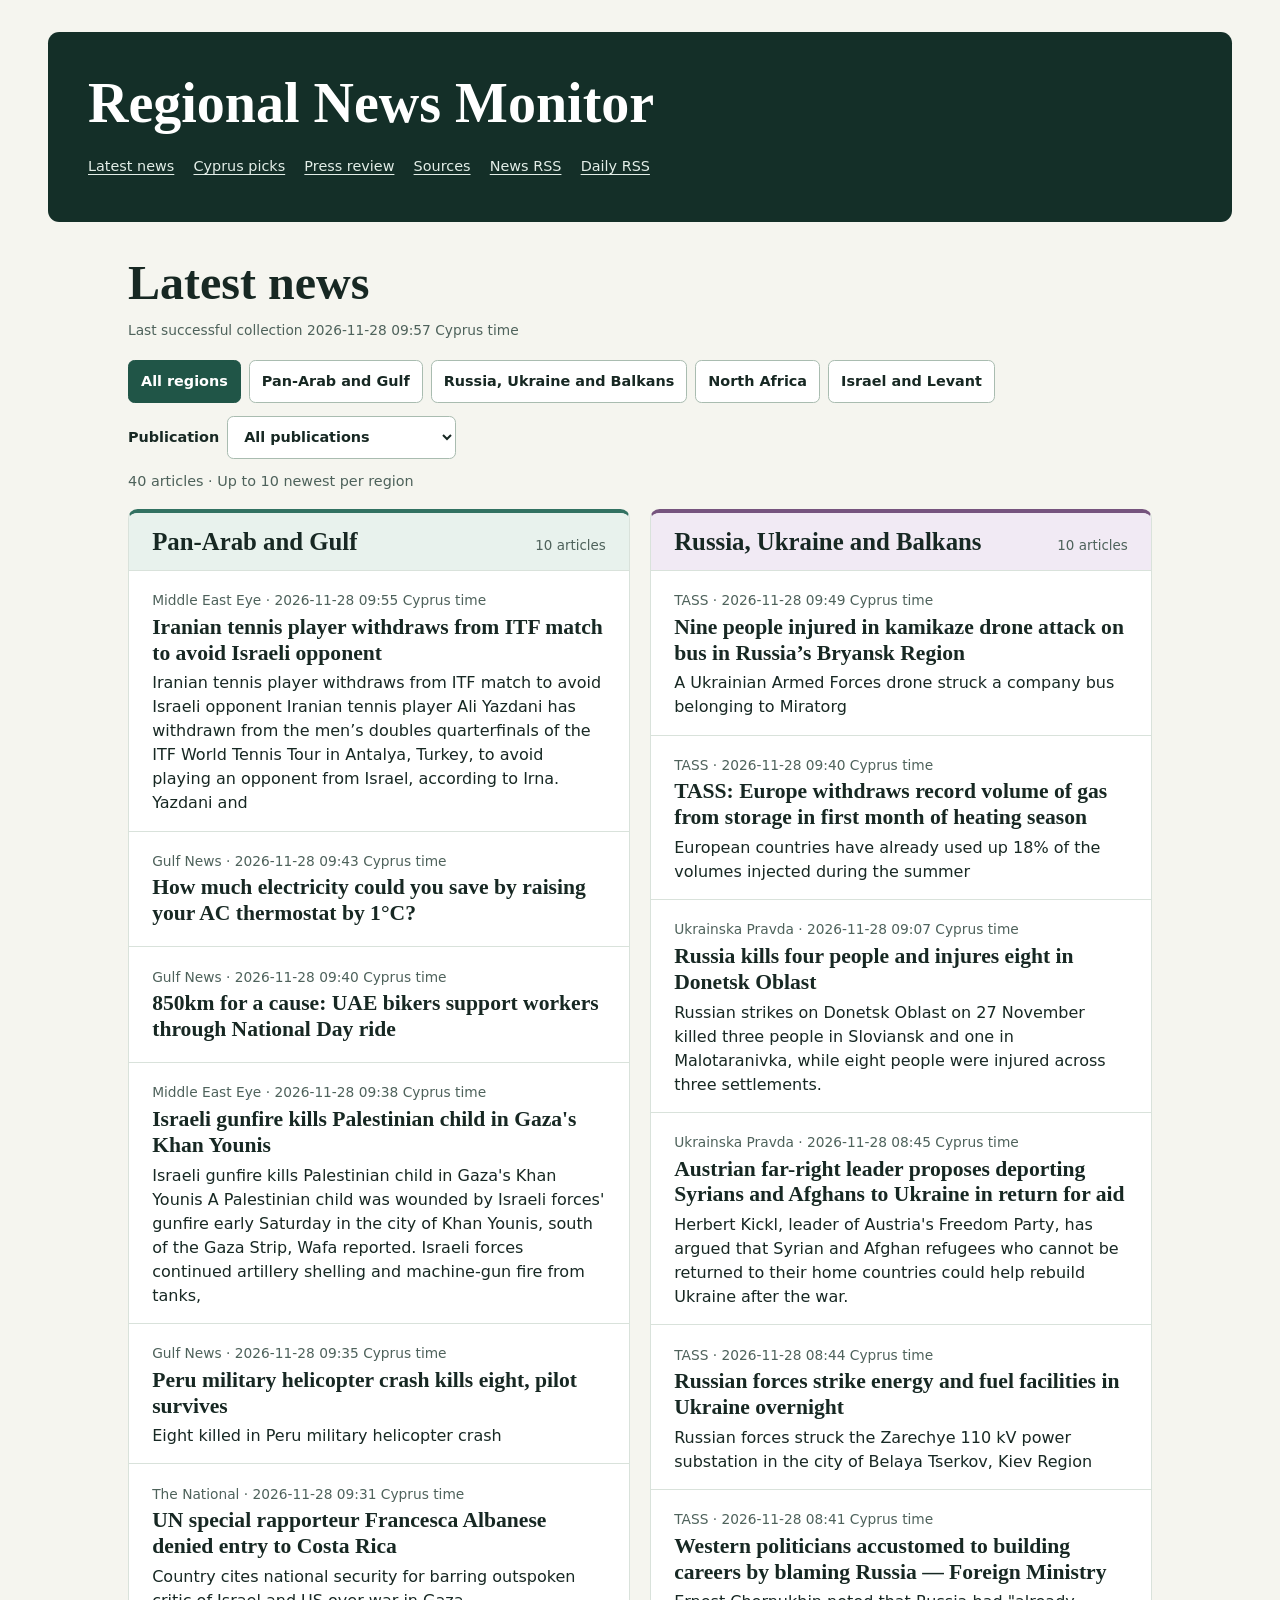
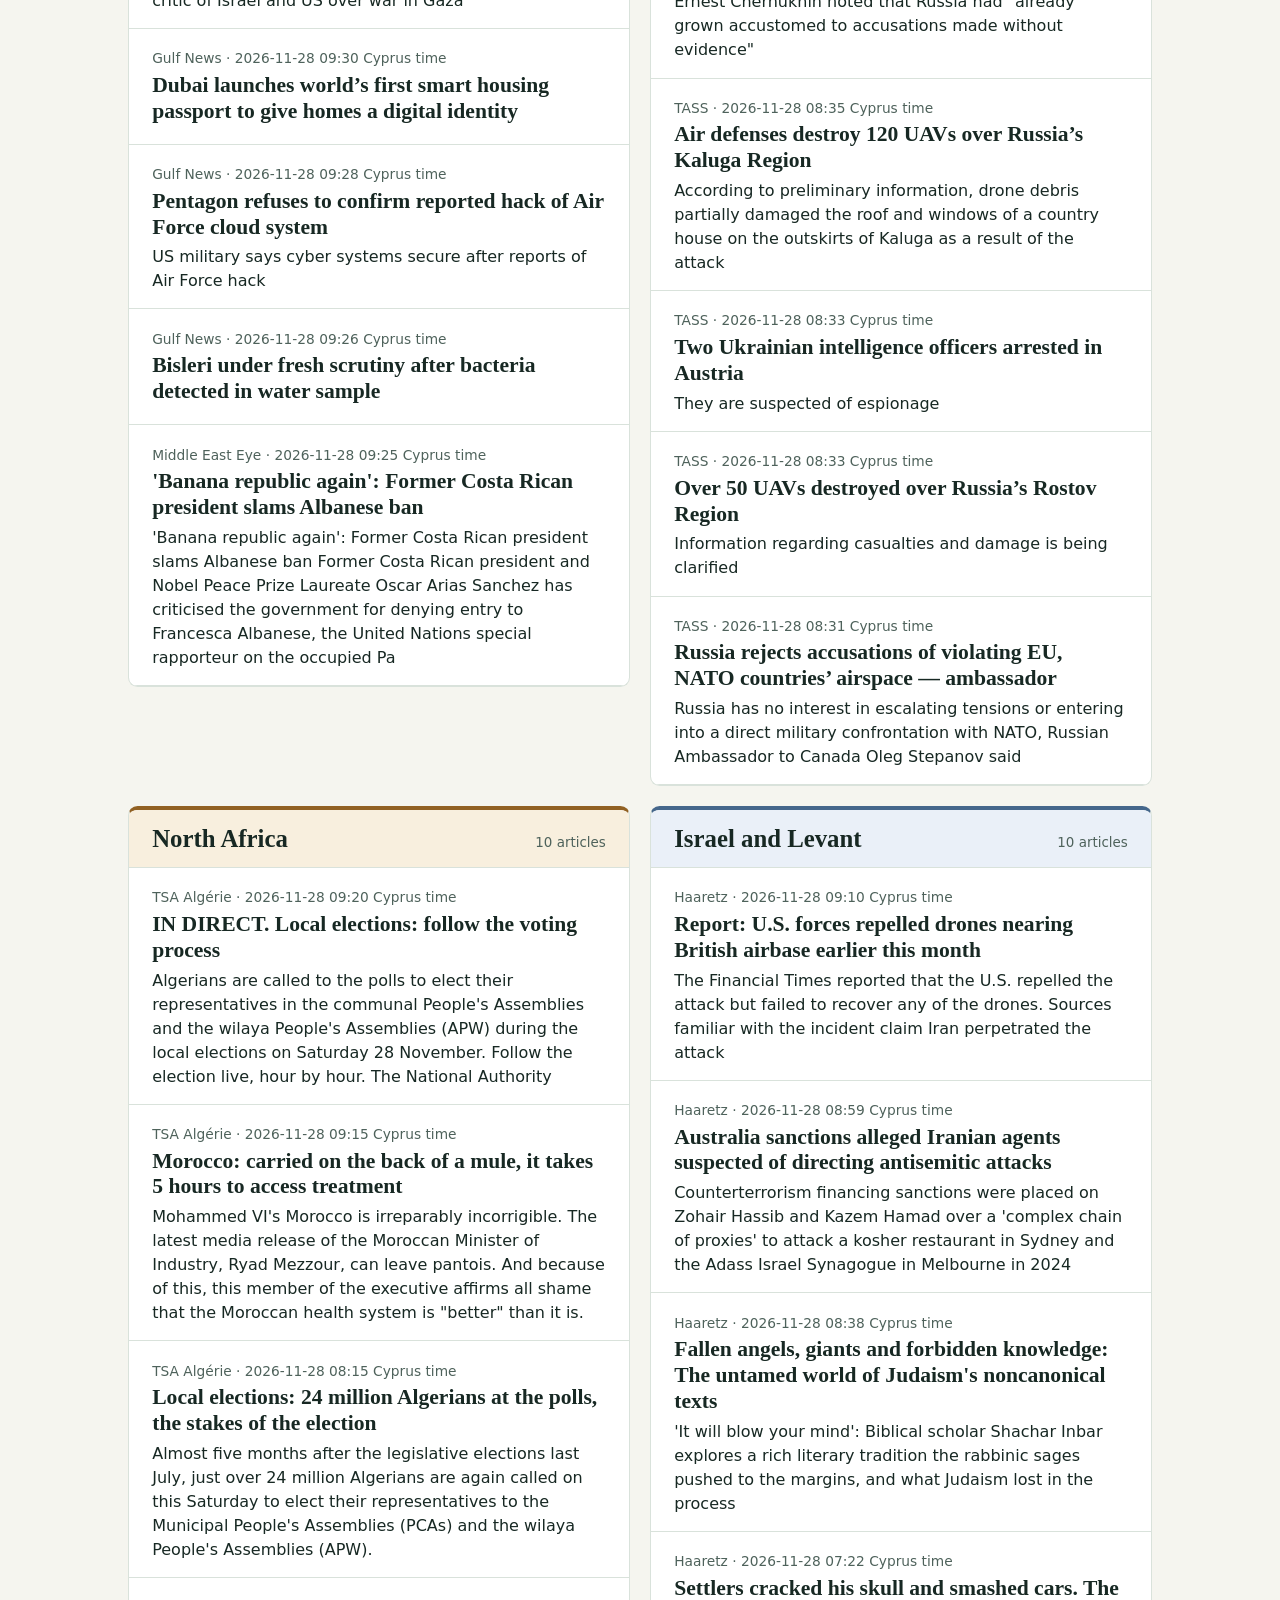
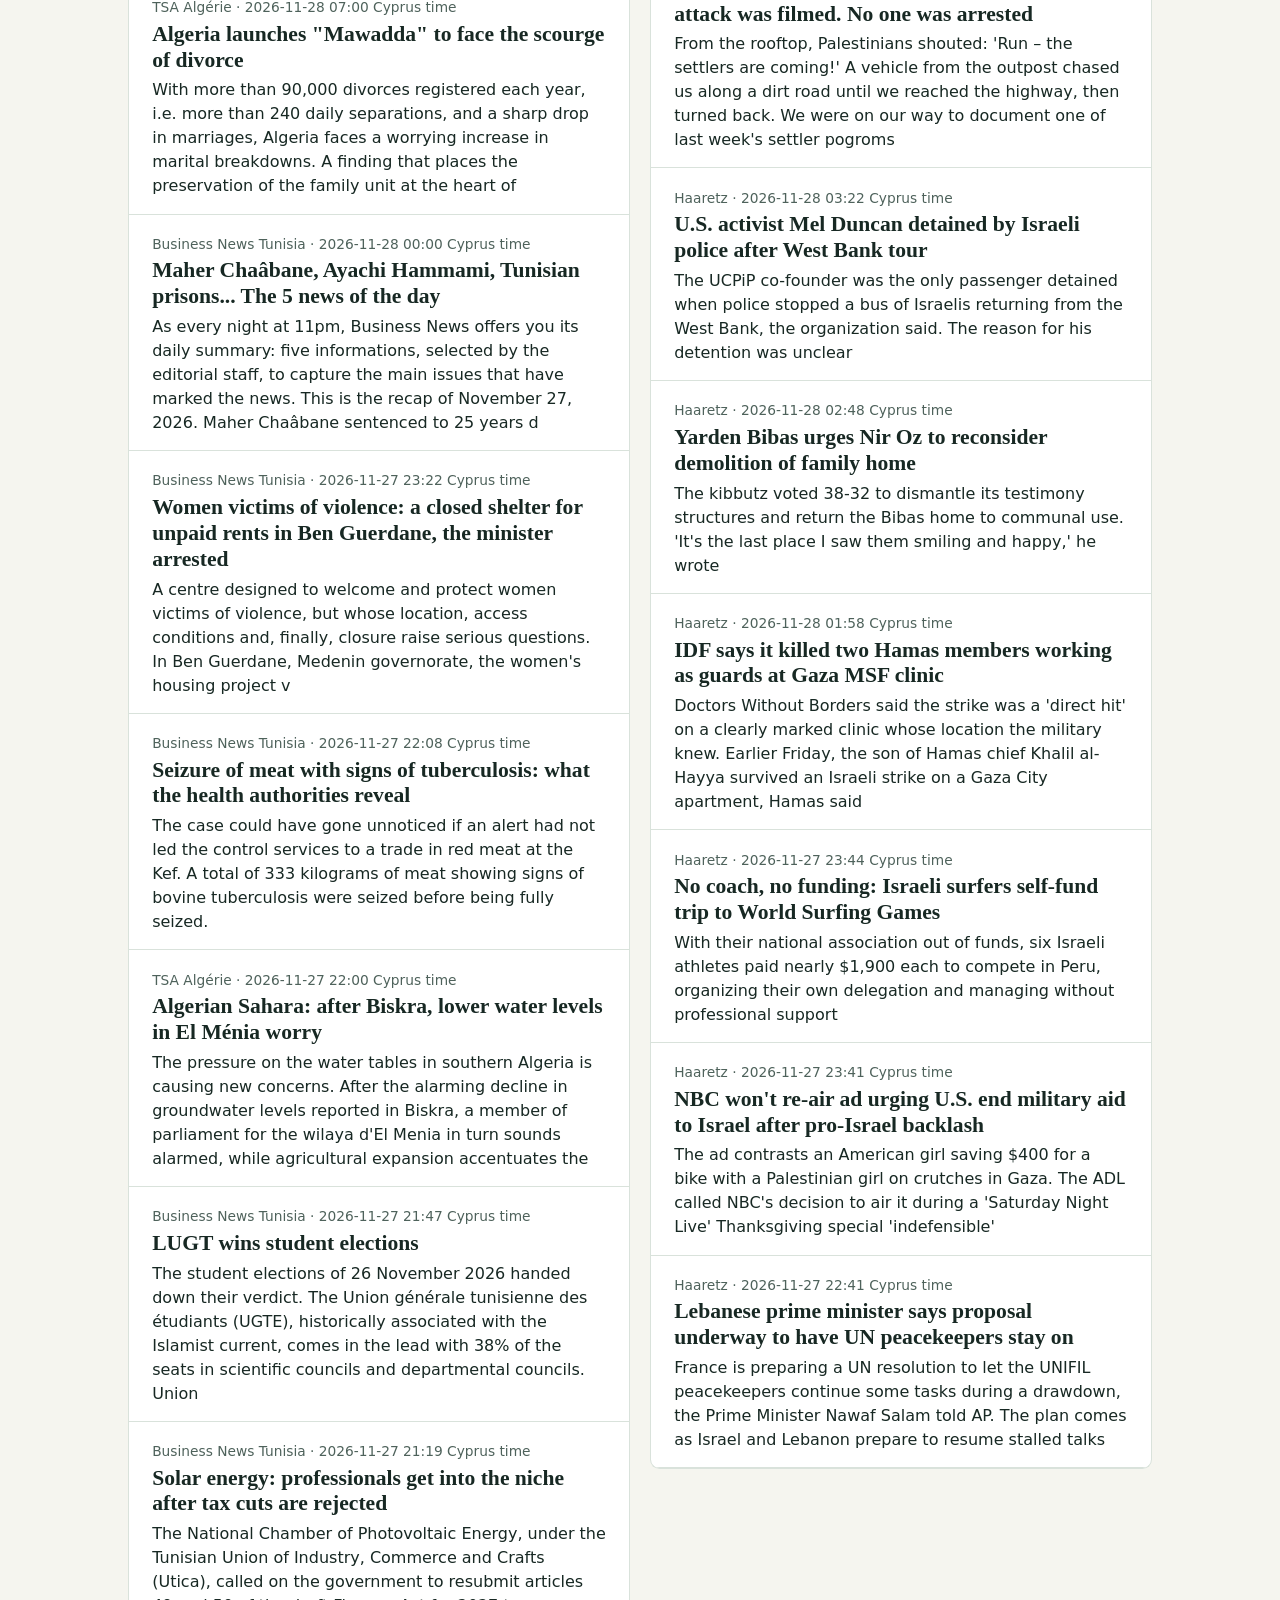
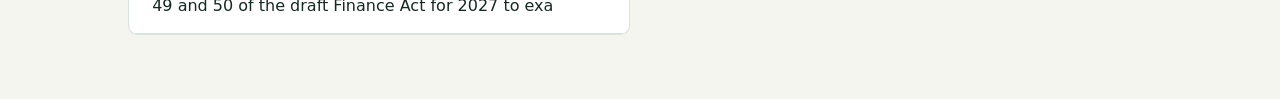
==== index.html @ d40391fb "Update newsroom feeds and archive" ====
<!doctype html><html lang="en"><meta charset="utf-8">
<meta name="viewport" content="width=device-width,initial-scale=1">
<title>Latest news | Regional News Monitor</title>
<link rel="alternate" type="application/rss+xml" title="Latest news" href="feed.xml">
<link rel="alternate" type="application/rss+xml" title="Daily review" href="daily.xml">
<link rel="stylesheet" href="style.css?v=cyprus-picks">
<header><a class="masthead" href="index.html">Regional News Monitor</a>
<nav aria-label="Main"><a href="index.html">Latest news</a>
<a href="cyprus/">Cyprus picks</a><a href="archive/">Press review</a><a href="sources/">Sources</a>
<a href="feed.xml">News RSS</a><a href="daily.xml">Daily RSS</a></nav></header>
<main><h1>Latest news</h1><p class="meta">Last successful collection <time>2026-11-28 09:57 Cyprus time</time></p>
<div class="filters"><label>Region <select id="region"><option value="">All regions</option><option>Israel and Levant</option><option>North Africa</option><option>Pan-Arab and Gulf</option><option>Russia, Ukraine and Balkans</option></select></label>
<label>Publication <select id="source"><option value="">All publications</option><option>Ahram Online</option><option>Arab News</option><option>Asharq Al-Awsat</option><option>Balkan Insight</option><option>Business News Tunisia</option><option>Enab Baladi</option><option>Gulf News</option><option>Haaretz</option><option>Libya Herald</option><option>L’Orient Today</option><option>Middle East Eye</option><option>TASS</option><option>TSA Algérie</option><option>The Jordan Times</option><option>The Moscow Times</option><option>The National</option><option>The Times of Israel</option><option>Ukrainska Pravda</option></select></label></div>
<p id="empty" hidden>No articles match these filters.</p><script defer src="filters.js?v=regional-grid"></script><article data-source="Middle East Eye" data-region="Pan-Arab and Gulf"><p class="meta">Middle East Eye · <time datetime="2026-11-28T07:55:46+00:00">2026-11-28 09:55 Cyprus time</time></p><h2><a href="https://www.middleeasteye.net/live-blog/live-blog-update/iranian-tennis-player-withdraws-itf-match-avoid-israeli-opponent">Iranian tennis player withdraws from ITF match to avoid Israeli opponent</a></h2><p>Iranian tennis player withdraws from ITF match to avoid Israeli opponent Iranian tennis player Ali Yazdani has withdrawn from the men’s doubles quarterfinals of the ITF World Tennis Tour in Antalya, Turkey, to avoid playing an opponent from Israel, according to Irna. Yazdani and </p></article><article data-source="TASS" data-region="Russia, Ukraine and Balkans"><p class="meta">TASS · <time datetime="2026-11-28T07:49:10+00:00">2026-11-28 09:49 Cyprus time</time></p><h2><a href="https://tass.com/emergencies/2226349">Nine people injured in kamikaze drone attack on bus in Russia’s Bryansk Region</a></h2><p>A Ukrainian Armed Forces drone struck a company bus belonging to Miratorg</p></article><article data-source="Gulf News" data-region="Pan-Arab and Gulf"><p class="meta">Gulf News · <time datetime="2026-11-28T07:43:59+00:00">2026-11-28 09:43 Cyprus time</time></p><h2><a href="https://gulfnews.com/uae/how-much-electricity-could-you-save-by-raising-your-ac-thermostat-by-1c-1.500763993">How much electricity could you save by raising your AC thermostat by 1°C?</a></h2><p></p></article><article data-source="TASS" data-region="Russia, Ukraine and Balkans"><p class="meta">TASS · <time datetime="2026-11-28T07:40:37+00:00">2026-11-28 09:40 Cyprus time</time></p><h2><a href="https://tass.com/economy/2226347">TASS: Europe withdraws record volume of gas from storage in first month of heating season</a></h2><p>European countries have already used up 18% of the volumes injected during the summer</p></article><article data-source="Gulf News" data-region="Pan-Arab and Gulf"><p class="meta">Gulf News · <time datetime="2026-11-28T07:40:29+00:00">2026-11-28 09:40 Cyprus time</time></p><h2><a href="https://gulfnews.com/uae/people/850km-for-a-cause-uae-bikers-support-workers-through-national-day-ride-1.500763966">850km for a cause: UAE bikers support workers through National Day ride</a></h2><p></p></article><article data-source="Middle East Eye" data-region="Pan-Arab and Gulf"><p class="meta">Middle East Eye · <time datetime="2026-11-28T07:38:28+00:00">2026-11-28 09:38 Cyprus time</time></p><h2><a href="https://www.middleeasteye.net/live-blog/live-blog-update/israeli-gunfire-kills-palestinian-child-gazas-khan-younis">Israeli gunfire kills Palestinian child in Gaza&#x27;s Khan Younis</a></h2><p>Israeli gunfire kills Palestinian child in Gaza&#x27;s Khan Younis A Palestinian child was wounded by Israeli forces&#x27; gunfire early Saturday in the city of Khan Younis, south of the Gaza Strip, Wafa reported. Israeli forces continued artillery shelling and machine-gun fire from tanks,</p></article><article data-source="Gulf News" data-region="Pan-Arab and Gulf"><p class="meta">Gulf News · <time datetime="2026-11-28T07:35:26+00:00">2026-11-28 09:35 Cyprus time</time></p><h2><a href="https://gulfnews.com/world/americas/peru-military-helicopter-crash-kills-eight-pilot-survives-1.500763788">Peru military helicopter crash kills eight, pilot survives</a></h2><p>Eight killed in Peru military helicopter crash</p></article><article data-source="The National" data-region="Pan-Arab and Gulf"><p class="meta">The National · <time datetime="2026-11-28T07:31:13+00:00">2026-11-28 09:31 Cyprus time</time></p><h2><a href="https://www.thenationalnews.com/news/mena/2026/11/28/un-special-rapporteur-francesca-albanese-denied-entry-to-costa-rica/">UN special rapporteur Francesca Albanese denied entry to Costa Rica</a></h2><p>Country cites national security for barring outspoken critic of Israel and US over war in Gaza</p></article><article data-source="Gulf News" data-region="Pan-Arab and Gulf"><p class="meta">Gulf News · <time datetime="2026-11-28T07:30:49+00:00">2026-11-28 09:30 Cyprus time</time></p><h2><a href="https://gulfnews.com/uae/dubai-launches-worlds-first-smart-housing-passport-to-give-homes-a-digital-identity-1.500763963">Dubai launches world’s first smart housing passport to give homes a digital identity</a></h2><p></p></article><article data-source="Gulf News" data-region="Pan-Arab and Gulf"><p class="meta">Gulf News · <time datetime="2026-11-28T07:28:40+00:00">2026-11-28 09:28 Cyprus time</time></p><h2><a href="https://gulfnews.com/world/americas/pentagon-refuses-to-confirm-reported-hack-of-air-force-cloud-system-1.500763835">Pentagon refuses to confirm reported hack of Air Force cloud system</a></h2><p>US military says cyber systems secure after reports of Air Force hack</p></article><article data-source="Gulf News" data-region="Pan-Arab and Gulf"><p class="meta">Gulf News · <time datetime="2026-11-28T07:26:12+00:00">2026-11-28 09:26 Cyprus time</time></p><h2><a href="https://gulfnews.com/world/asia/india/bisleri-under-fresh-scrutiny-after-bacteria-detected-in-water-sample-1.500763976">Bisleri under fresh scrutiny after bacteria detected in water sample</a></h2><p></p></article><article data-source="Middle East Eye" data-region="Pan-Arab and Gulf"><p class="meta">Middle East Eye · <time datetime="2026-11-28T07:25:34+00:00">2026-11-28 09:25 Cyprus time</time></p><h2><a href="https://www.middleeasteye.net/live-blog/live-blog-update/banana-republic-again-former-costa-rican-president-slams-albanese-ban">&#x27;Banana republic again&#x27;: Former Costa Rican president slams Albanese ban</a></h2><p>&#x27;Banana republic again&#x27;: Former Costa Rican president slams Albanese ban Former Costa Rican president and Nobel Peace Prize Laureate Oscar Arias Sanchez has criticised the government for denying entry to Francesca Albanese, the United Nations special rapporteur on the occupied Pa</p></article><article data-source="TSA Algérie" data-region="North Africa"><p class="meta">TSA Algérie · <time datetime="2026-11-28T07:20:19+00:00">2026-11-28 09:20 Cyprus time</time></p><h2><a href="https://www.tsa-algerie.com/en-direct-elections-locales-suivez-le-deroulement-du-scrutin/">IN DIRECT. Local elections: follow the voting process</a></h2><p>Algerians are called to the polls to elect their representatives in the communal People&#x27;s Assemblies and the wilaya People&#x27;s Assemblies (APW) during the local elections on Saturday 28 November. Follow the election live, hour by hour. The National Authority</p></article><article data-source="TSA Algérie" data-region="North Africa"><p class="meta">TSA Algérie · <time datetime="2026-11-28T07:15:39+00:00">2026-11-28 09:15 Cyprus time</time></p><h2><a href="https://www.tsa-algerie.com/maroc-transportee-a-dos-de-mulet-elle-met-5-heures-pour-acceder-aux-soins/">Morocco: carried on the back of a mule, it takes 5 hours to access treatment</a></h2><p>Mohammed VI&#x27;s Morocco is irreparably incorrigible. The latest media release of the Moroccan Minister of Industry, Ryad Mezzour, can leave pantois. And because of this, this member of the executive affirms all shame that the Moroccan health system is &quot;better&quot; than it is.</p></article><article data-source="Gulf News" data-region="Pan-Arab and Gulf"><p class="meta">Gulf News · <time datetime="2026-11-28T07:11:05+00:00">2026-11-28 09:11 Cyprus time</time></p><h2><a href="https://gulfnews.com/world/europe/croatia-rocked-by-fresh-abuse-claims-after-psychiatric-patients-death-1.500763935">Croatia rocked by fresh abuse claims after psychiatric patient’s death</a></h2><p>Croatia psychiatric patient death prompts new abuse allegations</p></article><article data-source="Gulf News" data-region="Pan-Arab and Gulf"><p class="meta">Gulf News · <time datetime="2026-11-28T07:10:56+00:00">2026-11-28 09:10 Cyprus time</time></p><h2><a href="https://gulfnews.com/uae/uae-residents-update-regional-tensions-mecca-pact-and-hormuz-standoff-1.500763959">UAE residents&#x27; update: Regional tensions, Mecca pact and Hormuz standoff</a></h2><p></p></article><article data-source="Haaretz" data-region="Israel and Levant"><p class="meta">Haaretz · <time datetime="2026-11-28T07:10:43+00:00">2026-11-28 09:10 Cyprus time</time></p><h2><a href="https://www.haaretz.com/world-news/europe/2026-11-28/ty-article/.premium/report-about-half-a-dozen-drones-repelled-near-u-k-base-earlier-this-month/000001a2-20d3-d62f-a5ff-efdb169f0000">Report: U.S. forces repelled drones nearing British airbase earlier this month</a></h2><p>The Financial Times reported that the U.S. repelled the attack but failed to recover any of the drones. Sources familiar with the incident claim Iran perpetrated the attack</p></article><article data-source="Ukrainska Pravda" data-region="Russia, Ukraine and Balkans"><p class="meta">Ukrainska Pravda · <time datetime="2026-11-28T07:07:00+00:00">2026-11-28 09:07 Cyprus time</time></p><h2><a href="https://www.pravda.com.ua/eng/news/2026/11/28/8065080/">Russia kills four people and injures eight in Donetsk Oblast</a></h2><p>Russian strikes on Donetsk Oblast on 27 November killed three people in Sloviansk and one in Malotaranivka, while eight people were injured across three settlements.</p></article><article data-source="Haaretz" data-region="Israel and Levant"><p class="meta">Haaretz · <time datetime="2026-11-28T06:59:00+00:00">2026-11-28 08:59 Cyprus time</time></p><h2><a href="https://www.haaretz.com/world-news/asia-and-australia/2026-11-28/ty-article/australia-sanctions-iranian-agents-suspected-of-directing-antisemitic-attacks/000001a2-1e30-ded0-a5b6-de30a7550000">Australia sanctions alleged Iranian agents suspected of directing antisemitic attacks</a></h2><p>Counterterrorism financing sanctions were placed on Zohair Hassib and ‌Kazem Hamad over a &#x27;complex chain of proxies&#x27; to attack a kosher restaurant in Sydney and the Adass Israel Synagogue in Melbourne in 2024</p></article><article data-source="Middle East Eye" data-region="Pan-Arab and Gulf"><p class="meta">Middle East Eye · <time datetime="2026-11-28T06:52:40+00:00">2026-11-28 08:52 Cyprus time</time></p><h2><a href="https://www.middleeasteye.net/live-blog/live-blog-update/israeli-jets-carry-out-air-raid-lebanese-town-nabatieh-nna-reports">Israeli jets carry out air raid on Lebanese town in Nabatieh, NNA reports</a></h2><p>Israeli jets carry out air raid on Lebanese town in Nabatieh, NNA reports Israeli jets have carried out a two-wave air raid on the town of Kfar Tibnit in southern Lebanon’s Nabatieh district, according to the country’s National News Agency. On Friday evening, Israeli forces carri</p></article><article data-source="Gulf News" data-region="Pan-Arab and Gulf"><p class="meta">Gulf News · <time datetime="2026-11-28T06:47:09+00:00">2026-11-28 08:47 Cyprus time</time></p><h2><a href="https://gulfnews.com/uae/abu-dhabi/uae-weekend-guide-where-to-watch-fireworks-drone-shows-and-air-displays-1.500763938">UAE weekend guide: Where to watch fireworks, drone shows and air displays</a></h2><p></p></article><article data-source="Ukrainska Pravda" data-region="Russia, Ukraine and Balkans"><p class="meta">Ukrainska Pravda · <time datetime="2026-11-28T06:45:00+00:00">2026-11-28 08:45 Cyprus time</time></p><h2><a href="https://www.pravda.com.ua/eng/news/2026/11/28/8065079/">Austrian far-right leader proposes deporting Syrians and Afghans to Ukraine in return for aid</a></h2><p>Herbert Kickl, leader of Austria&#x27;s Freedom Party, has argued that Syrian and Afghan refugees who cannot be returned to their home countries could help rebuild Ukraine after the war.</p></article><article data-source="TASS" data-region="Russia, Ukraine and Balkans"><p class="meta">TASS · <time datetime="2026-11-28T06:44:02+00:00">2026-11-28 08:44 Cyprus time</time></p><h2><a href="https://tass.com/defense/2226341">Russian forces strike energy and fuel facilities in Ukraine overnight</a></h2><p>Russian forces struck the Zarechye 110 kV power substation in the city of Belaya Tserkov, Kiev Region</p></article><article data-source="TASS" data-region="Russia, Ukraine and Balkans"><p class="meta">TASS · <time datetime="2026-11-28T06:41:27+00:00">2026-11-28 08:41 Cyprus time</time></p><h2><a href="https://tass.com/politics/2226343">Western politicians accustomed to building careers by blaming Russia — Foreign Ministry</a></h2><p>Ernest Chernukhin noted that Russia had &quot;already grown accustomed to accusations made without evidence&quot;</p></article><article data-source="Asharq Al-Awsat" data-region="Pan-Arab and Gulf"><p class="meta">Asharq Al-Awsat · <time datetime="2026-11-28T06:41:11+00:00">2026-11-28 08:41 Cyprus time</time></p><h2><a href="https://english.aawsat.com/node/5346519">Seoul Monitoring Signs of Possible Kim Jong Un Visit to China</a></h2><p></p></article><article data-source="Haaretz" data-region="Israel and Levant"><p class="meta">Haaretz · <time datetime="2026-11-28T06:38:27+00:00">2026-11-28 08:38 Cyprus time</time></p><h2><a href="https://www.haaretz.com/jewish/2026-11-28/ty-article-magazine/.highlight/fallen-angels-forbidden-secrets-the-untamed-world-of-jewish-noncanonical-texts/000001a2-0325-d9ff-a7b6-93af4e530000">Fallen angels, giants and forbidden knowledge: The untamed world of Judaism&#x27;s noncanonical texts</a></h2><p>&#x27;It will blow your mind&#x27;: Biblical scholar Shachar Inbar explores a rich literary tradition the rabbinic sages pushed to the margins, and what Judaism lost in the process</p></article><article data-source="TASS" data-region="Russia, Ukraine and Balkans"><p class="meta">TASS · <time datetime="2026-11-28T06:35:16+00:00">2026-11-28 08:35 Cyprus time</time></p><h2><a href="https://tass.com/defense/2226313">Air defenses destroy 120 UAVs over Russia’s Kaluga Region</a></h2><p>According to preliminary information, drone debris partially damaged the roof and windows of a country house on the outskirts of Kaluga as a result of the attack</p></article><article data-source="Asharq Al-Awsat" data-region="Pan-Arab and Gulf"><p class="meta">Asharq Al-Awsat · <time datetime="2026-11-28T06:34:33+00:00">2026-11-28 08:34 Cyprus time</time></p><h2><a href="https://english.aawsat.com/node/5346517">North Korea and Russia Discuss Promoting Trade and Cooperation in Science and Technology</a></h2><p></p></article><article data-source="Middle East Eye" data-region="Pan-Arab and Gulf"><p class="meta">Middle East Eye · <time datetime="2026-11-28T06:34:33+00:00">2026-11-28 08:34 Cyprus time</time></p><h2><a href="https://www.middleeasteye.net/live-blog/live-blog-update/ukmto-says-five-percent-ships-attacked-17-aug-sunk-or-lost">UKMTO says five percent of ships attacked since 17 Aug sunk or lost</a></h2><p>UKMTO says five percent of ships attacked since 17 Aug sunk or lost About 5 percent of vessels reported attacked in and around the Strait of Hormuz have been confirmed lost or sunk since the Iran-US Memorandum of Understanding expired on 17 August, according to the UK Maritime Tr</p></article><article data-source="Asharq Al-Awsat" data-region="Pan-Arab and Gulf"><p class="meta">Asharq Al-Awsat · <time datetime="2026-11-28T06:34:22+00:00">2026-11-28 08:34 Cyprus time</time></p><h2><a href="https://english.aawsat.com/node/5346516">Russia Downs Hundreds of Drones Headed for Moscow</a></h2><p></p></article><article data-source="TASS" data-region="Russia, Ukraine and Balkans"><p class="meta">TASS · <time datetime="2026-11-28T06:33:55+00:00">2026-11-28 08:33 Cyprus time</time></p><h2><a href="https://tass.com/world/2226315">Two Ukrainian intelligence officers arrested in Austria</a></h2><p>They are suspected of espionage</p></article><article data-source="TASS" data-region="Russia, Ukraine and Balkans"><p class="meta">TASS · <time datetime="2026-11-28T06:33:28+00:00">2026-11-28 08:33 Cyprus time</time></p><h2><a href="https://tass.com/defense/2226309">Over 50 UAVs destroyed over Russia’s Rostov Region</a></h2><p>Information regarding casualties and damage is being clarified</p></article><article data-source="TASS" data-region="Russia, Ukraine and Balkans"><p class="meta">TASS · <time datetime="2026-11-28T06:31:04+00:00">2026-11-28 08:31 Cyprus time</time></p><h2><a href="https://tass.com/politics/2226311">Russia rejects accusations of violating EU, NATO countries’ airspace — ambassador</a></h2><p>Russia has no interest in escalating tensions or entering into a direct military confrontation with NATO, Russian Ambassador to Canada Oleg Stepanov said</p></article><article data-source="TASS" data-region="Russia, Ukraine and Balkans"><p class="meta">TASS · <time datetime="2026-11-28T06:29:45+00:00">2026-11-28 08:29 Cyprus time</time></p><h2><a href="https://tass.com/defense/2226307">Air defenses destroy 123 drones approaching Moscow overnight</a></h2><p>A total of 462 UAVs were heading toward the Moscow region</p></article><article data-source="Ukrainska Pravda" data-region="Russia, Ukraine and Balkans"><p class="meta">Ukrainska Pravda · <time datetime="2026-11-28T06:29:00+00:00">2026-11-28 08:29 Cyprus time</time></p><h2><a href="https://www.pravda.com.ua/eng/news/2026/11/28/8065077/">Russia attacks Ukraine with 162 drones, hits recorded at 13 locations</a></h2><p>Russia launched 74 jet-powered drones as part of its overnight attack on Ukraine. Ukrainian air defences destroyed 54 of them, while drone strikes and falling debris were recorded at 20 locations in total.</p></article><article data-source="Asharq Al-Awsat" data-region="Pan-Arab and Gulf"><p class="meta">Asharq Al-Awsat · <time datetime="2026-11-28T06:26:39+00:00">2026-11-28 08:26 Cyprus time</time></p><h2><a href="https://english.aawsat.com/node/5346514">El Nino-linked Deluges Flood Cities in Peru, Ecuador</a></h2><p></p></article><article data-source="Asharq Al-Awsat" data-region="Pan-Arab and Gulf"><p class="meta">Asharq Al-Awsat · <time datetime="2026-11-28T06:20:57+00:00">2026-11-28 08:20 Cyprus time</time></p><h2><a href="https://english.aawsat.com/node/5346513">US Military Says Cyber Systems Secure after Reports of Air Force Hack</a></h2><p></p></article><article data-source="TSA Algérie" data-region="North Africa"><p class="meta">TSA Algérie · <time datetime="2026-11-28T06:15:11+00:00">2026-11-28 08:15 Cyprus time</time></p><h2><a href="https://www.tsa-algerie.com/elections-locales-24-millions-dalgeriens-aux-urnes-les-enjeux-du-scrutin/">Local elections: 24 million Algerians at the polls, the stakes of the election</a></h2><p>Almost five months after the legislative elections last July, just over 24 million Algerians are again called on this Saturday to elect their representatives to the Municipal People&#x27;s Assemblies (PCAs) and the wilaya People&#x27;s Assemblies (APW).</p></article><article data-source="Middle East Eye" data-region="Pan-Arab and Gulf"><p class="meta">Middle East Eye · <time datetime="2026-11-28T06:08:55+00:00">2026-11-28 08:08 Cyprus time</time></p><h2><a href="https://www.middleeasteye.net/live-blog/live-blog-update/irans-navy-commander-says-countrys-maritime-ports-fully-operational">Iran&#x27;s navy commander says country&#x27;s maritime ports &#x27;fully operational&#x27;</a></h2><p>Iran&#x27;s navy commander says country&#x27;s maritime ports &#x27;fully operational&#x27; Iran’s Navy commander, Rear Admiral Shahram Irani, has said the country&#x27;s maritime ports were fully operational despite the &quot;enemy&#x27;s attempts to disrupt the economy&quot;, Mehr news agency reported, citing the sta</p></article><article data-source="Asharq Al-Awsat" data-region="Pan-Arab and Gulf"><p class="meta">Asharq Al-Awsat · <time datetime="2026-11-28T06:05:25+00:00">2026-11-28 08:05 Cyprus time</time></p><h2><a href="https://english.aawsat.com/node/5346511">Eisenkot Accuses Netanyahu&#x27;s Party of Stalling Israeli Coalition Talks</a></h2><p></p></article><article data-source="Asharq Al-Awsat" data-region="Pan-Arab and Gulf"><p class="meta">Asharq Al-Awsat · <time datetime="2026-11-28T05:57:14+00:00">2026-11-28 07:57 Cyprus time</time></p><h2><a href="https://english.aawsat.com/node/5346509">Sanchez Makes Last Bid to Beat the Right ahead of Spanish Vote</a></h2><p></p></article><article data-source="Ukrainska Pravda" data-region="Russia, Ukraine and Balkans"><p class="meta">Ukrainska Pravda · <time datetime="2026-11-28T05:50:00+00:00">2026-11-28 07:50 Cyprus time</time></p><h2><a href="https://www.pravda.com.ua/eng/news/2026/11/28/8065075/">Number of people injured in Dnipropetrovsk Oblast rises, child among them</a></h2><p>Russian attacks on Dnipropetrovsk Oblast have left five people injured, including a 15-year-old boy. A 26-year-old woman has been taken to hospital in a serious condition.</p></article><article data-source="Asharq Al-Awsat" data-region="Pan-Arab and Gulf"><p class="meta">Asharq Al-Awsat · <time datetime="2026-11-28T05:44:38+00:00">2026-11-28 07:44 Cyprus time</time></p><h2><a href="https://english.aawsat.com/node/5346508">Israeli Strike Kills Two Doctors Without Borders Staff in Gaza</a></h2><p></p></article><article data-source="Asharq Al-Awsat" data-region="Pan-Arab and Gulf"><p class="meta">Asharq Al-Awsat · <time datetime="2026-11-28T05:44:27+00:00">2026-11-28 07:44 Cyprus time</time></p><h2><a href="https://english.aawsat.com/node/5346507">Khalid bin Salman: Makkah Alliance Boosts Political, Defense Cooperation</a></h2><p></p></article><article data-source="Asharq Al-Awsat" data-region="Pan-Arab and Gulf"><p class="meta">Asharq Al-Awsat · <time datetime="2026-11-28T05:36:29+00:00">2026-11-28 07:36 Cyprus time</time></p><h2><a href="https://english.aawsat.com/node/5346505">Israeli Veteran Soldiers Protect Palestinians from Settler Attacks</a></h2><p></p></article><article data-source="Middle East Eye" data-region="Pan-Arab and Gulf"><p class="meta">Middle East Eye · <time datetime="2026-11-28T05:35:41+00:00">2026-11-28 07:35 Cyprus time</time></p><h2><a href="https://www.middleeasteye.net/live-blog/live-blog-update/us-activist-returning-west-bank-tour-detained-israeli-police-ucpip-says">US activist returning from West Bank tour detained by Israeli police, UCPiP says</a></h2><p>US activist returning from West Bank tour detained by Israeli police, UCPiP says Israeli police have detained Mel Duncan, co-founder of Unarmed Civilian Protection in Palestine (UCPiP), as he was returning to Tel Aviv after a tour of the occupied West Bank, the organisation said </p></article><article data-source="Asharq Al-Awsat" data-region="Pan-Arab and Gulf"><p class="meta">Asharq Al-Awsat · <time datetime="2026-11-28T05:26:57+00:00">2026-11-28 07:26 Cyprus time</time></p><h2><a href="https://english.aawsat.com/node/5346502">Coalition Destroys Cruise Missile Fired at Riyadh</a></h2><p></p></article><article data-source="Ukrainska Pravda" data-region="Russia, Ukraine and Balkans"><p class="meta">Ukrainska Pravda · <time datetime="2026-11-28T05:24:00+00:00">2026-11-28 07:24 Cyprus time</time></p><h2><a href="https://www.pravda.com.ua/eng/news/2026/11/28/8065074/">One person killed and five injured in Russian attacks on Zaporizhzhia Oblast</a></h2><p>Russian attacks targeted 49 settlements across Zaporizhzhia Oblast over the course of a day, with casualties recorded in the city of Zaporizhzhia and the Zaporizhzhia district.</p></article><article data-source="Haaretz" data-region="Israel and Levant"><p class="meta">Haaretz · <time datetime="2026-11-28T05:22:56+00:00">2026-11-28 07:22 Cyprus time</time></p><h2><a href="https://www.haaretz.com/israel-news/twilight-zone/2026-11-28/ty-article-magazine/.highlight/settlers-cracked-his-skull-the-attack-was-filmed-no-one-was-arrested/000001a2-207c-d62f-a5ff-ef7df42d0000">Settlers cracked his skull and smashed cars. The attack was filmed. No one was arrested</a></h2><p>From the rooftop, Palestinians shouted: &#x27;Run – the settlers are coming!&#x27; A vehicle from the outpost chased us along a dirt road until we reached the highway, then turned back. We were on our way to document one of last week&#x27;s settler pogroms</p></article><article data-source="Middle East Eye" data-region="Pan-Arab and Gulf"><p class="meta">Middle East Eye · <time datetime="2026-11-28T05:12:25+00:00">2026-11-28 07:12 Cyprus time</time></p><h2><a href="https://www.middleeasteye.net/live-blog/live-blog-update/centcom-rejects-irans-claims-warship-attack-hormuz-shipping-charges">Centcom rejects Iran&#x27;s claims on warship attack, Hormuz shipping charges</a></h2><p>Centcom rejects Iran&#x27;s claims on warship attack, Hormuz shipping charges The United States Central Command (Centcom) has refuted the Iranian military&#x27;s claim that Iran attacked the USS Abraham Lincoln on the first day of the war, or that the IRGC regained control of two Iranian o</p></article><article data-source="TSA Algérie" data-region="North Africa"><p class="meta">TSA Algérie · <time datetime="2026-11-28T05:00:37+00:00">2026-11-28 07:00 Cyprus time</time></p><h2><a href="https://www.tsa-algerie.com/lalgerie-lance-mawadda-pour-faire-face-au-fleau-du-divorce/">Algeria launches &quot;Mawadda&quot; to face the scourge of divorce</a></h2><p>With more than 90,000 divorces registered each year, i.e. more than 240 daily separations, and a sharp drop in marriages, Algeria faces a worrying increase in marital breakdowns. A finding that places the preservation of the family unit at the heart of</p></article><article data-source="TASS" data-region="Russia, Ukraine and Balkans"><p class="meta">TASS · <time datetime="2026-11-28T04:59:27+00:00">2026-11-28 06:59 Cyprus time</time></p><h2><a href="https://tass.com/politics/2226305">West pretends international humanitarian law does not apply to it — Russian envoy</a></h2><p>Rodion Miroshnik emphasized that no political or military expediency justifies the killing of civilians</p></article><article data-source="TASS" data-region="Russia, Ukraine and Balkans"><p class="meta">TASS · <time datetime="2026-11-28T04:51:39+00:00">2026-11-28 06:51 Cyprus time</time></p><h2><a href="https://tass.com/politics/2226303">Kiev escalates situation whenever settlement progress looms — envoy</a></h2><p>Rodion Miroshnik added that in this case the Ukrainian armed forces find &quot;some region that they try to block in every possible way&quot;</p></article><article data-source="Middle East Eye" data-region="Pan-Arab and Gulf"><p class="meta">Middle East Eye · <time datetime="2026-11-28T04:48:27+00:00">2026-11-28 06:48 Cyprus time</time></p><h2><a href="https://www.middleeasteye.net/live-blog/live-blog-update/albanese-says-costa-rican-police-refuse-release-her-despite-court-order">Albanese says Costa Rican police refuse to release her despite court order</a></h2><p>Albanese says Costa Rican police refuse to release her despite court order UN special rapporteur on the occupied Palestinian territory, Francesca Albanese, says Costa Rican immigration police are refusing to release her from an airport despite a Constitutional Court order allowin</p></article><article data-source="Ukrainska Pravda" data-region="Russia, Ukraine and Balkans"><p class="meta">Ukrainska Pravda · <time datetime="2026-11-28T04:34:00+00:00">2026-11-28 06:34 Cyprus time</time></p><h2><a href="https://www.pravda.com.ua/eng/news/2026/11/28/8065073/">Russia loses more than 2,800 soldiers over past day</a></h2><p>Ukraine&#x27;s General Staff has updated data on Russian losses: Russia lost 2,825 soldiers killed and wounded over the past day.</p></article><article data-source="TASS" data-region="Russia, Ukraine and Balkans"><p class="meta">TASS · <time datetime="2026-11-28T04:26:37+00:00">2026-11-28 06:26 Cyprus time</time></p><h2><a href="https://tass.com/world/2226301">Melania Trump says she continues humanitarian work on Russia, Ukraine</a></h2><p>The US first lady said she is working on reuniting families</p></article><article data-source="Gulf News" data-region="Pan-Arab and Gulf"><p class="meta">Gulf News · <time datetime="2026-11-28T04:23:47+00:00">2026-11-28 06:23 Cyprus time</time></p><h2><a href="https://gulfnews.com/business/aviation/uae-aviation-sector-expands-global-reach-with-airport-upgrades-and-new-routes-1.500763841">UAE aviation sector expands global reach with airport upgrades and new routes</a></h2><p></p></article><article data-source="TASS" data-region="Russia, Ukraine and Balkans"><p class="meta">TASS · <time datetime="2026-11-28T04:18:24+00:00">2026-11-28 06:18 Cyprus time</time></p><h2><a href="https://tass.com/world/2226299">Probe into Smolensk plane crash extended until December 31 — Polish prosecutors</a></h2><p>Spokesman Przemyslaw Nowak told Polsat that law enforcement authorities believe the crash was caused by a technical error during landing</p></article><article data-source="Middle East Eye" data-region="Pan-Arab and Gulf"><p class="meta">Middle East Eye · <time datetime="2026-11-28T03:55:53+00:00">2026-11-28 05:55 Cyprus time</time></p><h2><a href="https://www.middleeasteye.net/live-blog/live-blog-update/saudi-air-defences-destroy-houthi-cruise-missile-over-riyadh">Saudi air defences destroy Houthi cruise missile over Riyadh</a></h2><p>Saudi air defences destroy Houthi cruise missile over Riyadh Saudi Arabia’s air defences have intercepted and destroyed a cruise missile launched by Yemen’s Houthis towards Riyadh, Major General Turki al-Maliki, spokesman for the Saudi-led coalition forces, said on X. Meanwhile, </p></article><article data-source="TASS" data-region="Russia, Ukraine and Balkans"><p class="meta">TASS · <time datetime="2026-11-28T03:50:40+00:00">2026-11-28 05:50 Cyprus time</time></p><h2><a href="https://tass.com/politics/2226297">EU no longer wants Britain back — ex-Russian ambassador to UK</a></h2><p>According to Andrey Kelin, London and the EU may only be able to &quot;patch things up partially now&quot;</p></article><article data-source="TASS" data-region="Russia, Ukraine and Balkans"><p class="meta">TASS · <time datetime="2026-11-28T03:37:45+00:00">2026-11-28 05:37 Cyprus time</time></p><h2><a href="https://tass.com/world/2226295">Trump to keep suspense over his successor for as long as possible — NYP</a></h2><p>A source told the newspaper that the US president &quot;savors fomenting competition among his team&quot;</p></article><article data-source="Gulf News" data-region="Pan-Arab and Gulf"><p class="meta">Gulf News · <time datetime="2026-11-28T03:35:58+00:00">2026-11-28 05:35 Cyprus time</time></p><h2><a href="https://gulfnews.com/world/gulf/saudi/mecca-defence-alliance-saudi-arabia-pakistan-and-turkey-strengthen-defence-pact-1.500763818">Mecca defence alliance: Saudi Arabia, Pakistan and Turkey strengthen defence pact</a></h2><p></p></article><article data-source="Middle East Eye" data-region="Pan-Arab and Gulf"><p class="meta">Middle East Eye · <time datetime="2026-11-28T03:29:15+00:00">2026-11-28 05:29 Cyprus time</time></p><h2><a href="https://www.middleeasteye.net/live-blog/live-blog-update/houthi-attacks-kill-three-civilians-and-wound-three-others-taiz-report">Houthi attacks kill three civilians and wound three others in Taiz, report says</a></h2><p>Houthi attacks kill three civilians and wound three others in Taiz, report says Houthi attacks in Yemen&#x27;s Taiz province killed three civilians, including a child, according to the government-run Saba news agency. Houthi drone strikes, rocket fire and sniper attacks targeted resid</p></article><article data-source="TASS" data-region="Russia, Ukraine and Balkans"><p class="meta">TASS · <time datetime="2026-11-28T03:27:43+00:00">2026-11-28 05:27 Cyprus time</time></p><h2><a href="https://tass.com/world/2226293">Decision on further CSTO participation rests with Armenia — secretary general</a></h2><p>Taalatbek Masadykov noted that the organization does not seek to escalate the situation, &quot;but it cannot ignore the non-participation of one of its members in collective affairs&quot;</p></article><article data-source="Gulf News" data-region="Pan-Arab and Gulf"><p class="meta">Gulf News · <time datetime="2026-11-28T03:25:33+00:00">2026-11-28 05:25 Cyprus time</time></p><h2><a href="https://gulfnews.com/world/mena/us-iran-tensions-centcom-rejects-iranian-military-commanders-claims-over-naval-operations-1.500763812">US-Iran tensions: CENTCOM rejects Iranian military commander&#x27;s claims over naval operations</a></h2><p></p></article><article data-source="Gulf News" data-region="Pan-Arab and Gulf"><p class="meta">Gulf News · <time datetime="2026-11-28T03:08:49+00:00">2026-11-28 05:08 Cyprus time</time></p><h2><a href="https://gulfnews.com/world/mena/middle-east-tensions-saudi-arabia-pakistan-and-turkey-strengthen-defence-ties-us-blockade-and-iran-claims-1.500763810">Middle East tensions: Saudi Arabia, Pakistan and Turkey strengthen defence ties, US blockade and Iran claims</a></h2><p></p></article><article data-source="The National" data-region="Pan-Arab and Gulf"><p class="meta">The National · <time datetime="2026-11-28T03:00:00+00:00">2026-11-28 05:00 Cyprus time</time></p><h2><a href="https://www.thenationalnews.com/arts-culture/film-tv/2026/11/28/disneys-hexed-has-a-twist-that-changes-the-whole-story-heres-what-it-means/">Disney’s Hexed has a twist that changes the whole story – here’s what it means</a></h2><p>Director Jason Hand and co-director Josie Trinidad discuss the family relationships in the animated film</p></article><article data-source="The National" data-region="Pan-Arab and Gulf"><p class="meta">The National · <time datetime="2026-11-28T03:00:00+00:00">2026-11-28 05:00 Cyprus time</time></p><h2><a href="https://www.thenationalnews.com/business/energy/2026/11/28/brent-wti-and-the-benchmarks-that-determine-how-much-you-pay-for-petrol/">Brent, WTI and the benchmarks that determine how much you pay for petrol</a></h2><p>Location, quality and politics play key roles in determining pump prices</p></article><article data-source="Gulf News" data-region="Pan-Arab and Gulf"><p class="meta">Gulf News · <time datetime="2026-11-28T03:00:00+00:00">2026-11-28 05:00 Cyprus time</time></p><h2><a href="https://gulfnews.com/gn-focus/company-news/ain-gold-wallet-makes-saving-in-gold-and-silver-possible-from-just-dh1-and-is-now-expanding-to-oman-1.500760749">Ain Gold Wallet makes saving in gold and silver possible from just Dh1, and is now expanding to Oman</a></h2><p></p></article><article data-source="Gulf News" data-region="Pan-Arab and Gulf"><p class="meta">Gulf News · <time datetime="2026-11-28T03:00:00+00:00">2026-11-28 05:00 Cyprus time</time></p><h2><a href="https://gulfnews.com/uae/abu-dhabi/i-want-to-be-like-sanjay-leela-bhansali-emirati-filmmaker-tells-stories-from-home-1.500762833">&#x27;I want to be like Sanjay Leela Bhansali,&#x27; Emirati filmmaker tells stories from home</a></h2><p></p></article><article data-source="Middle East Eye" data-region="Pan-Arab and Gulf"><p class="meta">Middle East Eye · <time datetime="2026-11-28T02:59:26+00:00">2026-11-28 04:59 Cyprus time</time></p><h2><a href="https://www.middleeasteye.net/live-blog/live-blog-update/israeli-defence-minister-rejects-army-chiefs-call-detain-violent">Israeli defence minister rejects army chief&#x27;s call to detain violent settlers, report says</a></h2><p>Israeli defence minister rejects army chief&#x27;s call to detain violent settlers, report says Israeli Defence Minister Israel Katz has rejected a new request from military chief of staff Eyal Zamir to authorise administrative detention orders against Israeli settlers involved in att</p></article><article data-source="TASS" data-region="Russia, Ukraine and Balkans"><p class="meta">TASS · <time datetime="2026-11-28T02:47:57+00:00">2026-11-28 04:47 Cyprus time</time></p><h2><a href="https://tass.com/defense/2226291">Ukrainian forces lose over 210 troops in 24 hours from Battlegroup West actions</a></h2><p>The battlegroup destroyed 83 heavy combat multicopters and 46 drone control posts</p></article><article data-source="Gulf News" data-region="Pan-Arab and Gulf"><p class="meta">Gulf News · <time datetime="2026-11-28T02:43:54+00:00">2026-11-28 04:43 Cyprus time</time></p><h2><a href="https://gulfnews.com/uae/weather/uae-weather-five-days-of-possible-rainfall-forecast-including-national-day-1.500763798">UAE weather: Five days of possible rainfall forecast, including National Day</a></h2><p></p></article><article data-source="Gulf News" data-region="Pan-Arab and Gulf"><p class="meta">Gulf News · <time datetime="2026-11-28T02:30:28+00:00">2026-11-28 04:30 Cyprus time</time></p><h2><a href="https://gulfnews.com/uae/sharjah/whatsapp-location-pin-lured-young-man-to-deadly-desert-murder-trap-1.500763750">Sharjah: WhatsApp location pin lured young man into deadly desert murder trap</a></h2><p></p></article><article data-source="Gulf News" data-region="Pan-Arab and Gulf"><p class="meta">Gulf News · <time datetime="2026-11-28T02:29:58+00:00">2026-11-28 04:29 Cyprus time</time></p><h2><a href="https://gulfnews.com/world/americas/two-american-airlines-jets-clip-wings-while-taxiing-at-washington-airport-1.500763787">Two American Airlines jets clip wings while taxiing at Washington airport</a></h2><p></p></article><article data-source="Middle East Eye" data-region="Pan-Arab and Gulf"><p class="meta">Middle East Eye · <time datetime="2026-11-28T02:26:50+00:00">2026-11-28 04:26 Cyprus time</time></p><h2><a href="https://www.middleeasteye.net/live-blog/live-blog-update/yemeni-forces-claim-121-houthi-fighters-killed-726-attacks">Yemeni forces claim 121 Houthi fighters killed in 726 attacks</a></h2><p>Yemeni forces claim 121 Houthi fighters killed in 726 attacks Colonel Majed al-Nuzaili, spokesman for Yemen’s government forces, claimed as many as 726 attacks had been carried against Houthi positions over the past 24 hours. Al-Nuzaili said the operations, conducted as part of t</p></article><article data-source="Gulf News" data-region="Pan-Arab and Gulf"><p class="meta">Gulf News · <time datetime="2026-11-28T02:25:48+00:00">2026-11-28 04:25 Cyprus time</time></p><h2><a href="https://gulfnews.com/world/europe/spain-election-sanchezs-defiance-of-trump-may-not-save-him-as-voters-turn-against-him-1.500763794">Spain election: Sanchez&#x27;s defiance of Trump may not save him as voters turn against him</a></h2><p></p></article><article data-source="Gulf News" data-region="Pan-Arab and Gulf"><p class="meta">Gulf News · <time datetime="2026-11-28T02:06:00+00:00">2026-11-28 04:06 Cyprus time</time></p><h2><a href="https://gulfnews.com/business/markets/dubai-stocks-erase-war-losses-to-rank-among-gulfs-best-1.500763502">Dubai stocks erase war losses to rank among Gulf&#x27;s best</a></h2><p></p></article><article data-source="TASS" data-region="Russia, Ukraine and Balkans"><p class="meta">TASS · <time datetime="2026-11-28T02:04:15+00:00">2026-11-28 04:04 Cyprus time</time></p><h2><a href="https://tass.com/society/2226285">New York Post reports poor sales for Joe Biden’s memoirs</a></h2><p>According to the newspaper, only 21,000 copies of the book were sold over the first seven days</p></article><article data-source="The National" data-region="Pan-Arab and Gulf"><p class="meta">The National · <time datetime="2026-11-28T02:00:01+00:00">2026-11-28 04:00 Cyprus time</time></p><h2><a href="https://www.thenationalnews.com/news/uae/2026/11/28/how-uae-air-ambulance-operators-rose-to-challenge-of-regional-conflict/">How UAE air ambulance operators rose to challenge of regional conflict</a></h2><p>Bluedot boss reveals company&#x27;s response to changing demands and airspace restrictions</p></article><article data-source="Gulf News" data-region="Pan-Arab and Gulf"><p class="meta">Gulf News · <time datetime="2026-11-28T01:59:25+00:00">2026-11-28 03:59 Cyprus time</time></p><h2><a href="https://gulfnews.com/uae/ajman/uae-cargo-ship-appears-to-float-above-sea-off-ajman-in-viral-mirage-video-1.500763779">&#x27;Floating ship&#x27; off UAE: Ship appears to hover off Ajman as Dubai photographer&#x27;s video goes viral</a></h2><p></p></article><article data-source="Middle East Eye" data-region="Pan-Arab and Gulf"><p class="meta">Middle East Eye · <time datetime="2026-11-28T01:53:35+00:00">2026-11-28 03:53 Cyprus time</time></p><h2><a href="https://www.middleeasteye.net/live-blog/live-blog-update/denied-entry-francesca-albanese-leave-costa-rica-after-second-night">Denied entry, Francesca Albanese to leave Costa Rica after second night at airport</a></h2><p>Denied entry, Francesca Albanese to leave Costa Rica after second night at airport Francesca Albanese, the UN special rapporteur on the Palestinian territories, who was denied entry into Costa Rica, says she would leave the country on Saturday after spending two nights at the air</p></article><article data-source="TASS" data-region="Russia, Ukraine and Balkans"><p class="meta">TASS · <time datetime="2026-11-28T01:41:11+00:00">2026-11-28 03:41 Cyprus time</time></p><h2><a href="https://tass.com/world/2226283">French party leader calls von der Leyen’s extra 45 bln euro aid for Kiev ‘madness’</a></h2><p>Florian Philippot urged not to pay &quot;a single euro&quot;</p></article><article data-source="Gulf News" data-region="Pan-Arab and Gulf"><p class="meta">Gulf News · <time datetime="2026-11-28T01:38:33+00:00">2026-11-28 03:38 Cyprus time</time></p><h2><a href="https://gulfnews.com/world/europe/sanchez-makes-last-bid-to-beat-the-right-ahead-of-spanish-vote-2-1.500763777">Sanchez makes last bid to beat the right ahead of Spanish vote</a></h2><p></p></article><article data-source="TASS" data-region="Russia, Ukraine and Balkans"><p class="meta">TASS · <time datetime="2026-11-28T01:34:14+00:00">2026-11-28 03:34 Cyprus time</time></p><h2><a href="https://tass.com/politics/2226281">Russian embassy warns Rome that Italy could be Kiev’s next target after Libya</a></h2><p>The embassy noted that Ukraine&#x27;s policies involve efforts &quot;to drag as many countries as possible into the war against Russia&quot;</p></article><article data-source="Gulf News" data-region="Pan-Arab and Gulf"><p class="meta">Gulf News · <time datetime="2026-11-28T01:32:00+00:00">2026-11-28 03:32 Cyprus time</time></p><h2><a href="https://gulfnews.com/opinion/op-eds/fitness-is-not-a-size-rethinking-what-it-means-to-be-healthy-1.500763482">Fitness is not a size: Rethinking what it means to be healthy</a></h2><p></p></article><article data-source="Gulf News" data-region="Pan-Arab and Gulf"><p class="meta">Gulf News · <time datetime="2026-11-28T01:28:29+00:00">2026-11-28 03:28 Cyprus time</time></p><h2><a href="https://gulfnews.com/uae/dubai/dubai-court-awards-dh750000-to-delivery-driver-disabled-in-crash-1.500763564">Dubai court awards Dh750,000 to delivery driver disabled in crash</a></h2><p></p></article><article data-source="Middle East Eye" data-region="Pan-Arab and Gulf"><p class="meta">Middle East Eye · <time datetime="2026-11-28T01:26:01+00:00">2026-11-28 03:26 Cyprus time</time></p><h2><a href="https://www.middleeasteye.net/live-blog/live-blog-update/israeli-military-claims-msf-workers-killed-gaza-strike-were-hamas">Israeli military claims MSF workers killed in Gaza strike were Hamas members</a></h2><p>Israeli military claims MSF workers killed in Gaza strike were Hamas members The Israeli military has said the two Doctors Without Borders (MSF) workers -- Ahmed Sufyan Muhammad Ali Abu Hasira and Ma’ad Yousef Ali Sabeh -- killed in an air strike on a clinic in Gaza City were mem</p></article><article data-source="Ukrainska Pravda" data-region="Russia, Ukraine and Balkans"><p class="meta">Ukrainska Pravda · <time datetime="2026-11-28T01:26:00+00:00">2026-11-28 03:26 Cyprus time</time></p><h2><a href="https://www.pravda.com.ua/eng/news/2026/11/28/8065066/">Russia claims over 460 drones attacked Moscow and surrounding area</a></h2><p>Moscow Mayor Sergei Sobyanin has claimed that 462 drones flew towards Moscow and the surrounding area overnight. Flight restrictions were imposed at Vnukovo and Domodedovo airports.</p></article><article data-source="Haaretz" data-region="Israel and Levant"><p class="meta">Haaretz · <time datetime="2026-11-28T01:22:20+00:00">2026-11-28 03:22 Cyprus time</time></p><h2><a href="https://www.haaretz.com/israel-news/israel-crime/2026-11-28/ty-article/.premium/u-s-activist-mel-duncan-detained-by-israeli-police-after-west-bank-tour/000001a2-1de0-ded0-a5b6-dde006650000">U.S. activist Mel Duncan detained by Israeli police after West Bank tour</a></h2><p>The UCPiP co-founder was the only passenger detained when police stopped a bus of Israelis returning from the West Bank, the organization said. The reason for his detention was unclear</p></article><article data-source="Haaretz" data-region="Israel and Levant"><p class="meta">Haaretz · <time datetime="2026-11-28T00:48:53+00:00">2026-11-28 02:48 Cyprus time</time></p><h2><a href="https://www.haaretz.com/israel-news/2026-11-28/ty-article/.premium/yarden-bibas-pleads-with-nir-oz-to-reconsider-demolition-of-family-home/000001a2-1e87-d3c8-adab-9e87134e0000">Yarden Bibas urges Nir Oz to reconsider demolition of family home</a></h2><p>The kibbutz voted 38-32 to dismantle its testimony structures and return the Bibas home to communal use. &#x27;It&#x27;s the last place I saw them smiling and happy,&#x27; he wrote</p></article><article data-source="Middle East Eye" data-region="Pan-Arab and Gulf"><p class="meta">Middle East Eye · <time datetime="2026-11-28T00:47:05+00:00">2026-11-28 02:47 Cyprus time</time></p><h2><a href="https://www.middleeasteye.net/live-blog/live-blog-update/mecca-alliance-meet-stresses-need-continuing-joint-efforts-saudi">Mecca Alliance meet stresses need for continuing joint efforts, Saudi minister says</a></h2><p>Mecca Alliance meet stresses need for continuing joint efforts, Saudi minister says Saudi Arabia, Turkey and Pakistan have stressed the need for continuing joint efforts to support the &quot;political and defence tracks&quot; of the Mecca Defence Alliance, Saudi Defence Minister Khalid bin</p></article><article data-source="Ukrainska Pravda" data-region="Russia, Ukraine and Balkans"><p class="meta">Ukrainska Pravda · <time datetime="2026-11-28T00:46:00+00:00">2026-11-28 02:46 Cyprus time</time></p><h2><a href="https://www.pravda.com.ua/eng/news/2026/11/28/8065065/">Russian oil refinery in Novoshakhtinsk and Samara oil pumping station come under attack – videos</a></h2><p>Telegram channels have reported fresh attacks on the Novoshakhtinsk oil refinery in Russia&#x27;s Rostov Oblast and the Samara oil pumping station in Samara Oblast.</p></article><article data-source="TASS" data-region="Russia, Ukraine and Balkans"><p class="meta">TASS · <time datetime="2026-11-28T00:37:08+00:00">2026-11-28 02:37 Cyprus time</time></p><h2><a href="https://tass.com/world/2226279">Starshield restrictions cause heavy Ukrainian drone losses, canceled operations — report</a></h2><p>In a conversation with The Kyiv Independent, a senior Ukrainian military official called the move a &quot;political decision&quot;</p></article><article data-source="TASS" data-region="Russia, Ukraine and Balkans"><p class="meta">TASS · <time datetime="2026-11-28T00:30:02+00:00">2026-11-28 02:30 Cyprus time</time></p><h2><a href="https://tass.com/politics/2226231">Riga not prepared to normalize ties even when crisis in Ukraine is resolved — Russian MFA</a></h2><p>Spokeswoman Maria Zakharova added that the corresponding statement by Latvian Prime Minister Andris Kulbergs &quot;comes as no surprise&quot;</p></article><article data-source="Middle East Eye" data-region="Pan-Arab and Gulf"><p class="meta">Middle East Eye · <time datetime="2026-11-28T00:24:08+00:00">2026-11-28 02:24 Cyprus time</time></p><h2><a href="https://www.middleeasteye.net/live-blog/live-blog-update/saudi-civil-defence-says-danger-has-passed-eastern-province-al-kharj">Saudi civil defence says danger has passed in Eastern Province, Al Kharj</a></h2><p>Saudi civil defence says danger has passed in Eastern Province, Al Kharj The General Directorate of Saudi Civil Defense said the danger has passed in the kingdom&#x27;s Eastern Province and Al Kharj governorate. Earlier, the National Early Warning Platform issued danger alerts for the</p></article><article data-source="Middle East Eye" data-region="Pan-Arab and Gulf"><p class="meta">Middle East Eye · <time datetime="2026-11-28T00:06:49+00:00">2026-11-28 02:06 Cyprus time</time></p><h2><a href="https://www.middleeasteye.net/live-blog/live-blog-update/irgc-says-two-oil-tankers-catch-fire-after-hitting-naval-mines">IRGC says two oil tankers catch fire after hitting naval mines</a></h2><p>IRGC says two oil tankers catch fire after hitting naval mines Two oil tankers have exploded and caught fire after striking mines near Oman&#x27;s Khasab port and in the eastern part of the Strait of Hormuz, Iran&#x27;s Islamic Revolutionary Guard Corps (IRGC) said. In a statement carried </p></article><article data-source="Haaretz" data-region="Israel and Levant"><p class="meta">Haaretz · <time datetime="2026-11-27T23:58:41+00:00">2026-11-28 01:58 Cyprus time</time></p><h2><a href="https://www.haaretz.com/israel-news/israel-security/2026-11-28/ty-article/.premium/idf-says-it-killed-two-hamas-members-working-as-guards-at-gaza-msf-clinic/000001a2-1f55-d809-adef-7ffd06be0000">IDF says it killed two Hamas members working as guards at Gaza MSF clinic</a></h2><p>Doctors Without Borders said the strike was a &#x27;direct hit&#x27; on a clearly marked clinic whose location the military knew. Earlier Friday, the son of Hamas chief Khalil al-Hayya survived an Israeli strike on a Gaza City apartment, Hamas said</p></article><article data-source="Arab News" data-region="Pan-Arab and Gulf"><p class="meta">Arab News · <time datetime="2026-11-27T23:51:52+00:00">2026-11-28 01:51 Cyprus time</time></p><h2><a href="https://www.arabnews.com/middle-east/iraq-oil-smuggling-clampdown-threatens-ties-with-kurds-iran-3014332">Iraq oil smuggling clampdown threatens ties with Kurds, Iran</a></h2><p>Iraqi Prime Minister Ali Al-Zaidi&#x27;s crackdown on oil smuggling is garnering praise from the US but risks straining relations with Iraq&#x27;s Kurds and Iran. By aiming to centralize control over oil resources and border crossings, Zaidi seeks to assert state authority and combat corru</p></article><article data-source="Middle East Eye" data-region="Pan-Arab and Gulf"><p class="meta">Middle East Eye · <time datetime="2026-11-27T23:47:40+00:00">2026-11-28 01:47 Cyprus time</time></p><h2><a href="https://www.middleeasteye.net/live-blog/live-blog-update/drone-killed-two-italians-kuwait-was-iranian-made-says-italys-foreign">Drone that killed two Italians in Kuwait was Iranian-made, says Italy&#x27;s foreign minister</a></h2><p>Drone that killed two Italians in Kuwait was Iranian-made, says Italy&#x27;s foreign minister The drone used in the attack on Kuwait that killed two Italians was manufactured in Iran , Italian Foreign Minister Antonio Tajani said on Friday. In an interview with the Italian press, Taja</p></article><article data-source="Arab News" data-region="Pan-Arab and Gulf"><p class="meta">Arab News · <time datetime="2026-11-27T23:31:31+00:00">2026-11-28 01:31 Cyprus time</time></p><h2><a href="https://www.arabnews.com/middle-east/syria-security-forces-suffer-four-deaths-in-separate-attacks-in-deir-ezzor-daraa-3014331">Syria security forces suffer four deaths in separate attacks in Deir Ezzor, Daraa</a></h2><p>DAMASCUS: Four Syrian security and military personnel were killed in separate attacks in Deir Ezzor and Daraa provinces, according to reports by the Syrian Arab News Agency (SANA), highlighting continuing security challenges facing the country. Two Internal Security personnel wer</p></article><article data-source="Arab News" data-region="Pan-Arab and Gulf"><p class="meta">Arab News · <time datetime="2026-11-27T23:27:23+00:00">2026-11-28 01:27 Cyprus time</time></p><h2><a href="https://www.arabnews.com/tennis/italy-taken-to-decider-again-in-davis-cup-semifinal-3014315">Italy taken to decider again in Davis Cup semifinal</a></h2><p>Italy faces a deciding doubles match in the Davis Cup semifinal after the Czech Republic tied the series at 1-1. A win is crucial for Italy’s hopes of securing a fourth consecutive title.</p></article><article data-source="Ukrainska Pravda" data-region="Russia, Ukraine and Balkans"><p class="meta">Ukrainska Pravda · <time datetime="2026-11-27T23:24:00+00:00">2026-11-28 01:24 Cyprus time</time></p><h2><a href="https://www.pravda.com.ua/eng/news/2026/11/28/8065063/">Putin&#x27;s envoy says AI is being used to prepare for talks and draft diplomatic agreements</a></h2><p>Kirill Dmitriev has said that artificial intelligence helps him prepare for talks and find ways to make agreements better reflect Russia&#x27;s position and address its concerns.</p></article><article data-source="Arab News" data-region="Pan-Arab and Gulf"><p class="meta">Arab News · <time datetime="2026-11-27T23:23:02+00:00">2026-11-28 01:23 Cyprus time</time></p><h2><a href="https://www.arabnews.com/world/uks-princess-catherine-fights-back-tears-over-childrens-cancer-support-3014329">UK’s Princess Catherine fights back tears over children’s cancer support</a></h2><p>LONDON: Britain’s Princess Catherine is seen brushing away tears in a new documentary about her cancer journey as she listens to messages of support from her three children. Catherine, 44, who is married to heir to the throne Prince William, was filmed for the highly personal doc</p></article><article data-source="Arab News" data-region="Pan-Arab and Gulf"><p class="meta">Arab News · <time datetime="2026-11-27T23:19:20+00:00">2026-11-28 01:19 Cyprus time</time></p><h2><a href="https://www.arabnews.com/world/openai-countersues-apple-in-row-over-trade-secrets-suppliers-3014328">OpenAI countersues Apple in row over trade secrets, suppliers</a></h2><p>SAN FRANCISCO: OpenAI countersued Apple on Friday, alleging that the iPhone maker committed similar trade secret theft that it had accused the ChatGPT provider of this summer. OpenAI alleged that Apple was stealing trade secrets through a former employee and pressuring shared sup</p></article><article data-source="Arab News" data-region="Pan-Arab and Gulf"><p class="meta">Arab News · <time datetime="2026-11-27T23:15:53+00:00">2026-11-28 01:15 Cyprus time</time></p><h2><a href="https://www.arabnews.com/world/parts-of-the-us-clean-up-power-being-restored-after-thanksgiving-storm-soaks-east-coast-3014327">Parts of the US clean up, power being restored after Thanksgiving storm soaks East Coast</a></h2><p>The aftermath of a Thanksgiving storm has led to cleanup efforts and gradual restoration of power across the East Coast, impacting areas from New York to Virginia.</p></article><article data-source="Asharq Al-Awsat" data-region="Pan-Arab and Gulf"><p class="meta">Asharq Al-Awsat · <time datetime="2026-11-27T23:15:10+00:00">2026-11-28 01:15 Cyprus time</time></p><h2><a href="https://english.aawsat.com/node/5346470">Lebanon Fears Israel May Impose Maritime Buffer Zone in Southern Waters</a></h2><p></p></article><article data-source="Arab News" data-region="Pan-Arab and Gulf"><p class="meta">Arab News · <time datetime="2026-11-27T23:13:59+00:00">2026-11-28 01:13 Cyprus time</time></p><h2><a href="https://www.arabnews.com/world/army-deems-lead-azide-detonation-a-success-but-criticism-lingers-over-notification-3014326">Army deems lead azide detonation a success but criticism lingers over notification</a></h2><p>The US Army’s detonation of old lead azide stockpiles is considered successful. However, concerns remain about the transparency and timing of the communication with affected communities.</p></article><article data-source="Arab News" data-region="Pan-Arab and Gulf"><p class="meta">Arab News · <time datetime="2026-11-27T23:06:14+00:00">2026-11-28 01:06 Cyprus time</time></p><h2><a href="https://www.arabnews.com/world/french-far-right-leader-le-pen-clashes-with-macron-over-eu-budget-3014325">French far-right leader Le Pen clashes with Macron over EU budget</a></h2><p>BRUSSELS, Belgium: French President Emmanuel Macron slapped down far-right leader Marine Le Pen on Thursday, accusing her of “arrogance” for criticizing a push to lock in the EU’s next budget before France’s 2027 elections. A Brussels summit failed to bridge deep divides over the</p></article><article data-source="TASS" data-region="Russia, Ukraine and Balkans"><p class="meta">TASS · <time datetime="2026-11-27T23:01:58+00:00">2026-11-28 01:01 Cyprus time</time></p><h2><a href="https://tass.com/world/2226277">CSTO not raising issue of Armenia’s expulsion — secretary general</a></h2><p>Taalatbek Masadykov said that, despite the earlier introduced measures of &quot;financial discipline,&quot; the republic retains its security guarantees</p></article><article data-source="Asharq Al-Awsat" data-region="Pan-Arab and Gulf"><p class="meta">Asharq Al-Awsat · <time datetime="2026-11-27T23:00:50+00:00">2026-11-28 01:00 Cyprus time</time></p><h2><a href="https://english.aawsat.com/node/5346467">French Plan for Post-UNIFIL Lebanon Calls for Phased Withdrawal of Int’l Forces</a></h2><p></p></article><article data-source="Middle East Eye" data-region="Pan-Arab and Gulf"><p class="meta">Middle East Eye · <time datetime="2026-11-27T22:48:15+00:00">2026-11-28 00:48 Cyprus time</time></p><h2><a href="https://www.middleeasteye.net/live-blog/live-blog-update/doctors-without-borders-says-two-staff-killed-israeli-direct-hit-gaza">Doctors Without Borders says two staff killed in Israeli &#x27;direct hit&#x27; on Gaza clinic</a></h2><p>Doctors Without Borders says two staff killed in Israeli &#x27;direct hit&#x27; on Gaza clinic Two employees of Doctors Without Borders (MSF) were killed in an Israeli strike on one of the organisation&#x27;s clinics in the Gaza Strip on Friday. The strike was a &quot;direct hit&quot; on the clinic, the </p></article><article data-source="TASS" data-region="Russia, Ukraine and Balkans"><p class="meta">TASS · <time datetime="2026-11-27T22:24:12+00:00">2026-11-28 00:24 Cyprus time</time></p><h2><a href="https://tass.com/world/2226275">Hungary to evaluate specific EU proposals on financing Ukraine — MP</a></h2><p>According to Zsolt Judak, Budapest’s position on further support for Kiev will depend on the implications for Hungary’s budget</p></article><article data-source="Middle East Eye" data-region="Pan-Arab and Gulf"><p class="meta">Middle East Eye · <time datetime="2026-11-27T22:10:15+00:00">2026-11-28 00:10 Cyprus time</time></p><h2><a href="https://www.middleeasteye.net/live-blog/live-blog-update/several-palestinians-beaten-and-detained-israeli-raids-across-occupied">Several Palestinians beaten and detained in Israeli raids across occupied West Bank</a></h2><p>Several Palestinians beaten and detained in Israeli raids across occupied West Bank Raids and attacks by Israeli forces and settlers across the occupied West Bank on Friday left at least three Palestinians injured and several detained. Three Palestinians were injured and another,</p></article><article data-source="TASS" data-region="Russia, Ukraine and Balkans"><p class="meta">TASS · <time datetime="2026-11-27T22:06:48+00:00">2026-11-28 00:06 Cyprus time</time></p><h2><a href="https://tass.com/defense/2226273">Ukrainian forces launch 20 attacks on DPR settlements over past 24 hours</a></h2><p>One civilian was killed and five others were wounded</p></article><article data-source="Business News Tunisia" data-region="North Africa"><p class="meta">Business News Tunisia · <time datetime="2026-11-27T22:00:13+00:00">2026-11-28 00:00 Cyprus time</time></p><h2><a href="https://businessnews.com.tn/2026/11/27/maher-chaabane-ayachi-hammami-prisons-tunisiennesles-5-infos-de-la-journee/1431183/">Maher Chaâbane, Ayachi Hammami, Tunisian prisons... The 5 news of the day</a></h2><p>As every night at 11pm, Business News offers you its daily summary: five informations, selected by the editorial staff, to capture the main issues that have marked the news. This is the recap of November 27, 2026. Maher Chaâbane sentenced to 25 years d</p></article><article data-source="Arab News" data-region="Pan-Arab and Gulf"><p class="meta">Arab News · <time datetime="2026-11-27T21:54:29+00:00">2026-11-27 23:54 Cyprus time</time></p><h2><a href="https://www.arabnews.com/green-blue/where-science-meets-enterprise-saudi-startups-transform-research-into-real-world-impact-3014323">Where science meets enterprise: Saudi startups transform research into real-world impact</a></h2><p>Saudi Arabia is heavily investing in water and food research, with startups increasingly commercializing scientific discoveries, raising $1.4 billion in funding and generating $1.1 billion in revenue. Supported by King Abdullah University of Science and Technology (KAUST), these </p></article><article data-source="Middle East Eye" data-region="Pan-Arab and Gulf"><p class="meta">Middle East Eye · <time datetime="2026-11-27T21:53:04+00:00">2026-11-27 23:53 Cyprus time</time></p><h2><a href="https://www.middleeasteye.net/news/omans-stock-market-track-beat-all-gulf-states-double-digit-gains-2026">Oman&#x27;s stock market on track to beat all Gulf states in 2026</a></h2><p>Oman&#x27;s stock market on track to beat all Gulf states in 2026 Submitted by Sean Mathews on Fri, 11/27/2026 - 21:00 Oman&#x27;s economy has emerged as a relative winner amid the Iran war thanks to its geography and diplomacy, experts say A man views Rasool al-Adham Mosque from the corni</p></article><article data-source="TASS" data-region="Russia, Ukraine and Balkans"><p class="meta">TASS · <time datetime="2026-11-27T21:48:48+00:00">2026-11-27 23:48 Cyprus time</time></p><h2><a href="https://tass.com/world/2226271">Pakistan, Turkey to bolster support for Riyadh amid Houthi attacks — Islamabad</a></h2><p>Pakistani Foreign Minister Ishaq Dar also said that the sides reiterated their strong condemnation of Houthi attacks targeting civilians and civilian infrastructure in the kingdom</p></article><article data-source="Asharq Al-Awsat" data-region="Pan-Arab and Gulf"><p class="meta">Asharq Al-Awsat · <time datetime="2026-11-27T21:45:41+00:00">2026-11-27 23:45 Cyprus time</time></p><h2><a href="https://english.aawsat.com/node/5346443">Syria Launches &#x27;Liberation Season 2026,&#x27; Marking Anniversary of &#x27;Deterrence of Aggression&#x27; Offensive</a></h2><p></p></article><article data-source="Arab News" data-region="Pan-Arab and Gulf"><p class="meta">Arab News · <time datetime="2026-11-27T21:45:04+00:00">2026-11-27 23:45 Cyprus time</time></p><h2><a href="https://www.arabnews.com/cricket/siddique-leads-sharjah-warriorz-to-first-ilt20-win-with-seven-wicket-victory-over-dubai-capitals-3014322">Siddique leads Sharjah Warriorz to first ILT20 win with seven-wicket victory over Dubai Capitals</a></h2><p>SHARJAH: Junaid Siddique took three wickets before Tim Seifert and Paul Walter led a blistering batting display as Sharjah Warriorz secured their first win of DP World ILT20 Season 5 with a seven-wicket victory over Dubai Capitals on Friday. Siddique finished with figures of 3-25</p></article><article data-source="Haaretz" data-region="Israel and Levant"><p class="meta">Haaretz · <time datetime="2026-11-27T21:44:49+00:00">2026-11-27 23:44 Cyprus time</time></p><h2><a href="https://www.haaretz.com/israel-news/2026-11-27/ty-article-magazine/.premium/no-coach-no-funding-israeli-surfers-pay-their-own-way-to-world-surfing-games/000001a2-12d1-ddec-a7e6-f3fb6b6c0000">No coach, no funding: Israeli surfers self-fund trip to World Surfing Games</a></h2><p>With their national association out of funds, six Israeli athletes paid nearly $1,900 each to compete in Peru, organizing their own delegation and managing without professional support</p></article><article data-source="Haaretz" data-region="Israel and Levant"><p class="meta">Haaretz · <time datetime="2026-11-27T21:41:10+00:00">2026-11-27 23:41 Cyprus time</time></p><h2><a href="https://www.haaretz.com/us-news/2026-11-27/ty-article/.premium/nbc-wont-re-air-ad-urging-u-s-end-israeli-military-aid-after-backlash/000001a2-1ead-d0a2-afb7-5ebf20200000">NBC won&#x27;t re-air ad urging U.S. end military aid to Israel after pro-Israel backlash</a></h2><p>The ad contrasts an American girl saving $400 for a bike with a Palestinian girl on crutches in Gaza. The ADL called NBC&#x27;s decision to air it during a &#x27;Saturday Night Live&#x27; Thanksgiving special &#x27;indefensible&#x27;</p></article><article data-source="Arab News" data-region="Pan-Arab and Gulf"><p class="meta">Arab News · <time datetime="2026-11-27T21:40:54+00:00">2026-11-27 23:40 Cyprus time</time></p><h2><a href="https://www.arabnews.com/middle-east/kuwait-summons-iran-ambassador-over-continued-iranian-attacks-3014269">Kuwait summons Iran ambassador over ‘continued Iranian attacks’</a></h2><p>Kuwait’s foreign ministry summoned Iran’s ambassador in response to ongoing attacks, including a recent drone strike that resulted in fatalities.</p></article><article data-source="Asharq Al-Awsat" data-region="Pan-Arab and Gulf"><p class="meta">Asharq Al-Awsat · <time datetime="2026-11-27T21:33:18+00:00">2026-11-27 23:33 Cyprus time</time></p><h2><a href="https://english.aawsat.com/node/5346437">Coalition Steps Up Strikes to Weaken Houthi Military Capabilities</a></h2><p></p></article><article data-source="Business News Tunisia" data-region="North Africa"><p class="meta">Business News Tunisia · <time datetime="2026-11-27T21:22:17+00:00">2026-11-27 23:22 Cyprus time</time></p><h2><a href="https://businessnews.com.tn/2026/11/27/femmes-victimes-de-violences-un-centre-de-protection-ferme-pour-loyers-impayes-a-ben-guerdane-la-ministre-interpellee/1431178/">Women victims of violence: a closed shelter for unpaid rents in Ben Guerdane, the minister arrested</a></h2><p>A centre designed to welcome and protect women victims of violence, but whose location, access conditions and, finally, closure raise serious questions. In Ben Guerdane, Medenin governorate, the women&#x27;s housing project v</p></article><article data-source="Middle East Eye" data-region="Pan-Arab and Gulf"><p class="meta">Middle East Eye · <time datetime="2026-11-27T21:11:27+00:00">2026-11-27 23:11 Cyprus time</time></p><h2><a href="https://www.middleeasteye.net/live-blog/live-blog-update/israeli-real-estate-company-holds-black-friday-land-sale-brooklyn">Israeli real estate company holds &#x27;Black Friday&#x27; land sale in Brooklyn</a></h2><p>Israeli real estate company holds &#x27;Black Friday&#x27; land sale in Brooklyn An Israeli real estate group held a &quot;Black Friday&quot; event in Brooklyn on Wednesday, advertising property sales and promoting what activist group Pal-Awda termed &quot;illegal settlement on stolen Palestinian land”. </p></article><article data-source="Arab News" data-region="Pan-Arab and Gulf"><p class="meta">Arab News · <time datetime="2026-11-27T21:09:40+00:00">2026-11-27 23:09 Cyprus time</time></p><h2><a href="https://www.arabnews.com/middle-east/27-displaced-syrian-families-return-home-to-restored-damascus-homes-3014319">27 displaced Syrian families return home to restored Damascus homes</a></h2><p>DAMASCUS: Twenty-seven Syrian families have returned to their homes in Damascus and the surrounding countryside after years of being displaced because of the civil war, the Syrian Arab News Agency reported on Friday. The families returned to the neighborhoods of Al-Tadamon and Al</p></article><article data-source="Ukrainska Pravda" data-region="Russia, Ukraine and Balkans"><p class="meta">Ukrainska Pravda · <time datetime="2026-11-27T21:09:00+00:00">2026-11-27 23:09 Cyprus time</time></p><h2><a href="https://www.pravda.com.ua/eng/news/2026/11/27/8065059/">Ambulance. Stock photo: Depositphotos</a></h2><p>Russian forces struck a transport infrastructure facility in Dnipro on 27 November. Both injured people are receiving medical treatment.</p></article><article data-source="TASS" data-region="Russia, Ukraine and Balkans"><p class="meta">TASS · <time datetime="2026-11-27T21:03:58+00:00">2026-11-27 23:03 Cyprus time</time></p><h2><a href="https://tass.com/world/2226269">Ukraine to spend largest amount on military needs since 2022 next year — PM</a></h2><p>Sergey Koretsky estimated the spending at more than $111 billion</p></article><article data-source="TASS" data-region="Russia, Ukraine and Balkans"><p class="meta">TASS · <time datetime="2026-11-27T21:00:51+00:00">2026-11-27 23:00 Cyprus time</time></p><h2><a href="https://tass.com/world/2226267">Drone attack injures four Syrian security personnel in Suwayda — TV</a></h2><p>According to the report, the drone struck a checkpoint manned by internal security forces in the Rimat Hazem area along the ceasefire line</p></article><article data-source="Middle East Eye" data-region="Pan-Arab and Gulf"><p class="meta">Middle East Eye · <time datetime="2026-11-27T20:52:44+00:00">2026-11-27 22:52 Cyprus time</time></p><h2><a href="https://www.middleeasteye.net/live-blog/live-blog-update/eisenkot-says-netanyahu-dragging-out-coalition-talks-deadline-nears">Eisenkot says Netanyahu dragging out coalition talks as deadline nears</a></h2><p>Eisenkot says Netanyahu dragging out coalition talks as deadline nears Gadi Eisenkot, the Israeli opposition leader who is tasked with forming the next Israeli government, said on Friday that Prime Minister Benjamin Netanyahu has been dragging out the negotiations, even though hi</p></article><article data-source="Arab News" data-region="Pan-Arab and Gulf"><p class="meta">Arab News · <time datetime="2026-11-27T20:48:13+00:00">2026-11-27 22:48 Cyprus time</time></p><h2><a href="https://www.arabnews.com/saudi-arabia/saudi-falcon-festival-returns-with-hefty-prize-pool-3014254">Saudi falcon festival returns with hefty prize pool</a></h2><p>RIYADH: The falcon beauty competition rounds commenced on Thursday at the 2026 King Abdulaziz Falconry Festival, the world’s largest gathering of falcons. Running until Monday, the festival features a four-day beauty contest. Each round offers a total prize pool of SR625,000 ($16</p></article><article data-source="Arab News" data-region="Pan-Arab and Gulf"><p class="meta">Arab News · <time datetime="2026-11-27T20:48:13+00:00">2026-11-27 22:48 Cyprus time</time></p><h2><a href="https://www.arabnews.com/world/prosecutors-seek-25-year-sentence-for-canada-suicide-poison-seller-3014320">Prosecutors seek 25-year sentence for Canada suicide poison seller</a></h2><p>MONTREAL: Canadian prosecutors on Friday requested a 25-year prison sentence for a man who sold poison to help people commit suicide, stressing his victims were largely young and experiencing mental distress. Former chef Kenneth Law pleaded guilty earlier this year to aiding 14 s</p></article><article data-source="Haaretz" data-region="Israel and Levant"><p class="meta">Haaretz · <time datetime="2026-11-27T20:41:30+00:00">2026-11-27 22:41 Cyprus time</time></p><h2><a href="https://www.haaretz.com/middle-east-news/lebanonnews/2026-11-27/ty-article/lebanese-prime-minister-says-proposal-underway-to-have-un-peacekeepers-stay-on/000001a2-1e30-d402-a5b3-9f7eada60000">Lebanese prime minister says proposal underway to have UN peacekeepers stay on</a></h2><p>France is preparing a UN resolution to let the UNIFIL peacekeepers continue some tasks during a drawdown, the Prime Minister Nawaf Salam told AP. The plan comes as Israel and Lebanon prepare to resume stalled talks</p></article><article data-source="TASS" data-region="Russia, Ukraine and Balkans"><p class="meta">TASS · <time datetime="2026-11-27T20:40:32+00:00">2026-11-27 22:40 Cyprus time</time></p><h2><a href="https://tass.com/world/2226265">Islamabad, Riyadh, Ankara call for deescalating tensions in region</a></h2><p>Pakistani Foreign Minister Ishaq Dar said that the sides reiterated their commitment to &quot;work together in the name of peace, security, and stability in the region&quot;</p></article><article data-source="TASS" data-region="Russia, Ukraine and Balkans"><p class="meta">TASS · <time datetime="2026-11-27T20:34:15+00:00">2026-11-27 22:34 Cyprus time</time></p><h2><a href="https://tass.com/world/2226263">Pakistan, Saudi Arabia, Turkey to expand cooperation in defense industry</a></h2><p>Pakistani Foreign Minister Ishaq Dar said that the sides reaffirmed their commitment to joint technological development, training and capacity-building</p></article><article data-source="Ukrainska Pravda" data-region="Russia, Ukraine and Balkans"><p class="meta">Ukrainska Pravda · <time datetime="2026-11-27T20:31:00+00:00">2026-11-27 22:31 Cyprus time</time></p><h2><a href="https://www.pravda.com.ua/eng/news/2026/11/27/8065058/">Russians attack two educational institutions in central Kremenchuk, injuring children</a></h2><p>Two educational institutions were damaged in a Russian drone strike on Kremenchuk in Poltava Oblast on 27 November. Emergency services are working at the scene.</p></article><article data-source="Arab News" data-region="Pan-Arab and Gulf"><p class="meta">Arab News · <time datetime="2026-11-27T20:28:13+00:00">2026-11-27 22:28 Cyprus time</time></p><h2><a href="https://www.arabnews.com/opinion/a-cheaper-route-to-scaling-up-carbon-capture-3014008">A cheaper route to scaling up carbon capture</a></h2><p>Governments and companies are moving from climate promises to practical plans. Nearly every major strategy to decarbonize heavy industry now relies on carbon capture, an industrial process that traps carbon dioxide before it escapes into the atmosphere and stores it underground. </p></article><article data-source="Arab News" data-region="Pan-Arab and Gulf"><p class="meta">Arab News · <time datetime="2026-11-27T20:28:13+00:00">2026-11-27 22:28 Cyprus time</time></p><h2><a href="https://www.arabnews.com/world/paraguay-ex-minister-arrested-in-latest-bank-failure-fallout-3014318">Paraguay ex-minister arrested in latest bank failure fallout</a></h2><p>Former Paraguay economy minister Carlos Fernandez Valdovinos has been arrested after turning himself in, related to the collapse of a major bank. Several ex-officials have been detained following the crisis.</p></article><article data-source="Middle East Eye" data-region="Pan-Arab and Gulf"><p class="meta">Middle East Eye · <time datetime="2026-11-27T20:22:20+00:00">2026-11-27 22:22 Cyprus time</time></p><h2><a href="https://www.middleeasteye.net/live-blog/live-blog-update/israeli-attacks-across-gaza-kill-four-palestinians">Israeli attacks across Gaza kill four Palestinians</a></h2><p>Israeli attacks across Gaza kill four Palestinians Israeli attacks killed four Palestinians across the Gaza Strip on Friday, the Palestinian news agency Wafa reported. Several others, including a child, were wounded in a series of attacks across the strip. In the southern city of</p></article><article data-source="TASS" data-region="Russia, Ukraine and Balkans"><p class="meta">TASS · <time datetime="2026-11-27T20:17:03+00:00">2026-11-27 22:17 Cyprus time</time></p><h2><a href="https://tass.com/world/2226261">Zelensky admits he lied about coordinating strikes on Benghazi with allies</a></h2><p>Earlier, Vladimir Zelensky told BBC News Ukraine, commenting on the attack, that Ukraine never carries out such operations without prior coordination with its partners</p></article><article data-source="Middle East Eye" data-region="Pan-Arab and Gulf"><p class="meta">Middle East Eye · <time datetime="2026-11-27T20:13:54+00:00">2026-11-27 22:13 Cyprus time</time></p><h2><a href="https://www.middleeasteye.net/news/israeli-real-estate-company-holds-black-friday-sale-brooklyn">Israeli real estate company holds ‘Black Friday’ land sale in Brooklyn</a></h2><p>Israeli real estate company holds ‘Black Friday’ land sale in Brooklyn Submitted by Mounira Elsamra on Fri, 11/27/2026 - 16:33 Pro-Israel demonstrators threw fire crackers, smoke bombs and eggs at pro-Palestine protesters outside the event Pro-Palestine protesters gather outside </p></article><article data-source="Business News Tunisia" data-region="North Africa"><p class="meta">Business News Tunisia · <time datetime="2026-11-27T20:08:32+00:00">2026-11-27 22:08 Cyprus time</time></p><h2><a href="https://businessnews.com.tn/2026/11/27/saisie-de-viande-presentant-des-signes-de-tuberculose-ce-que-revele-lintervention-des-autorites-sanitaires/1431166/">Seizure of meat with signs of tuberculosis: what the health authorities reveal</a></h2><p>The case could have gone unnoticed if an alert had not led the control services to a trade in red meat at the Kef. A total of 333 kilograms of meat showing signs of bovine tuberculosis were seized before being fully seized.</p></article><article data-source="Arab News" data-region="Pan-Arab and Gulf"><p class="meta">Arab News · <time datetime="2026-11-27T20:05:07+00:00">2026-11-27 22:05 Cyprus time</time></p><h2><a href="https://www.arabnews.com/world/canadas-top-court-upholds-quebec-law-banning-religious-symbols-in-test-of-unity-3014317">Canada’s top court upholds Quebec law banning religious symbols in test of unity</a></h2><p>OTTAWA: Canada’s Supreme Court on Friday upheld Quebec’s ban on religious symbols for public servants, prompting rights groups to warn the ruling unfairly targets Muslim women and weakens legal protections for fundamental rights. The decision is a political win for Quebec’s sover</p></article><article data-source="Gulf News" data-region="Pan-Arab and Gulf"><p class="meta">Gulf News · <time datetime="2026-11-27T20:03:58+00:00">2026-11-27 22:03 Cyprus time</time></p><h2><a href="https://gulfnews.com/world/americas/nearly-500000-without-power-as-storm-batters-eastern-us-1.500763649">Nearly 500,000 without power as storm batters eastern US</a></h2><p>Hundreds of thousands out of power in US after Thanksgiving storm</p></article><article data-source="TSA Algérie" data-region="North Africa"><p class="meta">TSA Algérie · <time datetime="2026-11-27T20:00:28+00:00">2026-11-27 22:00 Cyprus time</time></p><h2><a href="https://www.tsa-algerie.com/sahara-algerien-apres-biskra-la-baisse-du-niveau-de-leau-a-el-menia-inquiete/">Algerian Sahara: after Biskra, lower water levels in El Ménia worry</a></h2><p>The pressure on the water tables in southern Algeria is causing new concerns. After the alarming decline in groundwater levels reported in Biskra, a member of parliament for the wilaya d&#x27;El Menia in turn sounds alarmed, while agricultural expansion accentuates the</p></article><article data-source="Gulf News" data-region="Pan-Arab and Gulf"><p class="meta">Gulf News · <time datetime="2026-11-27T20:00:00+00:00">2026-11-27 22:00 Cyprus time</time></p><h2><a href="https://gulfnews.com/best-buys/noon-yellow-friday-sale-5-best-electric-motorcycles-in-the-uae-1.500763002">noon Yellow Friday Sale: 5 best electric motorcycles in the UAE</a></h2><p></p></article><article data-source="Arab News" data-region="Pan-Arab and Gulf"><p class="meta">Arab News · <time datetime="2026-11-27T19:58:18+00:00">2026-11-27 21:58 Cyprus time</time></p><h2><a href="https://www.arabnews.com/saudi-pro-league/late-en-nesyri-winner-keeps-al-ittihad-on-heels-of-spl-leaders-3014314">Late En-Nesyri winner keeps Al-Ittihad on heels of SPL leaders</a></h2><p>ALKHOBAR: After a torrid period before the international break that saw Al-Ittihad drop points to Abha in the league and lose 4-1 to Al-Ain in continental competition, it is safe to say that normality has begun to return for the Tigers. However, how far normality has returned is </p></article><article data-source="Arab News" data-region="Pan-Arab and Gulf"><p class="meta">Arab News · <time datetime="2026-11-27T19:53:30+00:00">2026-11-27 21:53 Cyprus time</time></p><h2><a href="https://www.arabnews.com/middle-east/can-the-lebanese-state-finally-hold-hezbollah-to-account-3014241">Can the Lebanese state finally hold Hezbollah to account?</a></h2><p>Lebanon&#x27;s Military Court has charged three Hezbollah members with forming armed groups and equipping them with weapons, following the detention of five men in an area with no known Hezbollah presence. This case is part of a larger effort by the Lebanese state to hold Hezbollah ac</p></article><article data-source="Arab News" data-region="Pan-Arab and Gulf"><p class="meta">Arab News · <time datetime="2026-11-27T19:52:38+00:00">2026-11-27 21:52 Cyprus time</time></p><h2><a href="https://www.arabnews.com/offbeat/using-a-drone-and-a-poop-sniffing-dog-scientists-perform-health-checks-on-endangered-orcas-3014316">Using a drone and a poop-sniffing dog, scientists perform health checks on endangered orcas</a></h2><p>Scientists are using innovative methods, including drones and a poop-sniffing dog, to assess the health of endangered orcas in the Salish Sea. Despite protections, their population remains at a precarious 76 individuals.</p></article><article data-source="TASS" data-region="Russia, Ukraine and Balkans"><p class="meta">TASS · <time datetime="2026-11-27T19:48:17+00:00">2026-11-27 21:48 Cyprus time</time></p><h2><a href="https://tass.com/politics/2226259">Russian mission in Ramallah evacuates 1,297 Russians, their family members from Gaza</a></h2><p>According to mission’s spokesperson Yulia Ovsyannikova, the mission continues to receive &quot;requests from compatriots asking for help to leave the enclave&quot;</p></article><article data-source="Business News Tunisia" data-region="North Africa"><p class="meta">Business News Tunisia · <time datetime="2026-11-27T19:47:42+00:00">2026-11-27 21:47 Cyprus time</time></p><h2><a href="https://businessnews.com.tn/2026/11/27/lugte-remporte-les-elections-estudiantines/1431168/">LUGT wins student elections</a></h2><p>The student elections of 26 November 2026 handed down their verdict. The Union générale tunisienne des étudiants (UGTE), historically associated with the Islamist current, comes in the lead with 38% of the seats in scientific councils and departmental councils. Union</p></article><article data-source="Gulf News" data-region="Pan-Arab and Gulf"><p class="meta">Gulf News · <time datetime="2026-11-27T19:45:32+00:00">2026-11-27 21:45 Cyprus time</time></p><h2><a href="https://gulfnews.com/world/europe/vladimir-putin-unveils-nuclear-submarine-promises-five-more-by-2030-1.500763653">Vladimir Putin unveils nuclear submarine, promises five more by 2030</a></h2><p>Putin unveils new nuclear submarine</p></article><article data-source="Arab News" data-region="Pan-Arab and Gulf"><p class="meta">Arab News · <time datetime="2026-11-27T19:40:57+00:00">2026-11-27 21:40 Cyprus time</time></p><h2><a href="https://www.arabnews.com/saudi-arabia/winter-season-begins-in-asir-region-3014253">Winter Season begins in Asir region</a></h2><p>RIYADH: Prince Turki bin Talal, the Asir region’s governor and chairman of the Asir Development Authority, has announced the launch of the 2026 Asir Winter Season. The season aims to strengthen Asir’s standing as a global tourism destination distinguished by unique tourism produc</p></article><article data-source="The Moscow Times" data-region="Russia, Ukraine and Balkans"><p class="meta">The Moscow Times · <time datetime="2026-11-27T19:40:46+00:00">2026-11-27 21:40 Cyprus time</time></p><h2><a href="https://www.themoscowtimes.com/2026/11/27/russian-military-flotilla-bound-for-libya-turns-around-after-warship-sunk-a812400">Russian Military Flotilla Bound for Libya Turns Around After Warship Sunk, Sources Say</a></h2><p>A convoy of Russian ships carrying military vehicles bound for Libya has turned around in the Mediterranean after Ukrainian maritime drones sank a Russian naval corvette in Benghazi port on Nov. 22, three people from military and security services told Reuters on Friday.</p></article><article data-source="Arab News" data-region="Pan-Arab and Gulf"><p class="meta">Arab News · <time datetime="2026-11-27T19:38:56+00:00">2026-11-27 21:38 Cyprus time</time></p><h2><a href="https://www.arabnews.com/saudi-arabia/saudi-uk-advocates-join-forces-to-tackle-gender-based-violence-3014259">Saudi, UK advocates join forces to tackle gender-based violence</a></h2><p>Saudi, UK advocates join forces to tackle gender-based violence Lama Alhamawi RIYADH: Marking the 16 Days of Activism against Gender-Based Violence, UK Ambassador to Saudi Arabia Stephen Hitchen hosted a panel session at his residence in Riyadh, bringing together prominent Saudi </p></article><article data-source="Arab News" data-region="Pan-Arab and Gulf"><p class="meta">Arab News · <time datetime="2026-11-27T19:34:27+00:00">2026-11-27 21:34 Cyprus time</time></p><h2><a href="https://www.arabnews.com/world/thirteen-soldiers-killed-in-southwest-niger-in-attack-claimed-by-daesh-3014313">Thirteen soldiers killed in southwest Niger in attack claimed by Daesh</a></h2><p>NIAMEY: Thirteen soldiers were killed and 20 wounded in an attack on a National Guard position in southwestern Niger on Thursday, the defense ministry said, while Daesh claimed responsibility on its Telegram channel. The ministry said the attack was carried out by a large group o</p></article><article data-source="Ukrainska Pravda" data-region="Russia, Ukraine and Balkans"><p class="meta">Ukrainska Pravda · <time datetime="2026-11-27T19:34:00+00:00">2026-11-27 21:34 Cyprus time</time></p><h2><a href="https://www.pravda.com.ua/eng/news/2026/11/27/8065047/">Russian military flotilla en route to Libya turns back after Ukrainian attack on ships – Reuters</a></h2><p>A Russian flotilla in the Mediterranean transporting military equipment to Libya has turned back after Ukrainian naval drones struck Russian vessels in the port of Benghazi, with sources confirming another convoy also altered course off North Africa.</p></article><article data-source="Arab News" data-region="Pan-Arab and Gulf"><p class="meta">Arab News · <time datetime="2026-11-27T19:31:31+00:00">2026-11-27 21:31 Cyprus time</time></p><h2><a href="https://www.arabnews.com/saudi-arabia/80-culinary-experiences-converge-in-heart-of-historic-riyadh-this-weekend-3014238">80 culinary experiences converge in heart of historic Riyadh this weekend</a></h2><p>RIYADH: The Royal Commission for Riyadh City’s “Street Food” weekend event began on Thursday, offering 80 carefully curated culinary experiences in the heart of historic Riyadh, blending authentic local flavors with international tastes. The multi-day event features a packed prog</p></article><article data-source="Gulf News" data-region="Pan-Arab and Gulf"><p class="meta">Gulf News · <time datetime="2026-11-27T19:26:38+00:00">2026-11-27 21:26 Cyprus time</time></p><h2><a href="https://gulfnews.com/uae/people/sheikh-zayed-festival-to-mark-eid-al-etihad-with-fireworks-and-parades-1.500763671">Sheikh Zayed Festival to mark Eid Al Etihad with fireworks and parades</a></h2><p></p></article><article data-source="Arab News" data-region="Pan-Arab and Gulf"><p class="meta">Arab News · <time datetime="2026-11-27T19:25:44+00:00">2026-11-27 21:25 Cyprus time</time></p><h2><a href="https://www.arabnews.com/world/un-refugee-agency-seeks-71-billion-in-2027-3014312">UN refugee agency seeks $7.1 billion in 2027</a></h2><p>GENEVA: The UN’s refugee agency said on Friday it was seeking a much-reduced $7.1 billion to protect stateless people and respond to emergencies in 2027. UNHCR chief Barham Salih warned last month that his agency was being “asked to do the impossible,” overstretched by a huge fun</p></article><article data-source="Arab News" data-region="Pan-Arab and Gulf"><p class="meta">Arab News · <time datetime="2026-11-27T19:25:31+00:00">2026-11-27 21:25 Cyprus time</time></p><h2><a href="https://www.arabnews.com/opinion/cartoon-by-amjad-rasmi-courtesy-of-asharq-al-awsat-3014311">Cartoon by Amjad Rasmi. (Courtesy of Asharq Al-Awsat)</a></h2><p>Cartoon by Amjad Rasmi. (Courtesy of Asharq Al-Awsat)</p></article><article data-source="Business News Tunisia" data-region="North Africa"><p class="meta">Business News Tunisia · <time datetime="2026-11-27T19:19:56+00:00">2026-11-27 21:19 Cyprus time</time></p><h2><a href="https://businessnews.com.tn/2026/11/27/energie-solaire-les-professionnels-montent-au-creneau-apres-le-rejet-des-allegements-fiscaux/1431160/">Solar energy: professionals get into the niche after tax cuts are rejected</a></h2><p>The National Chamber of Photovoltaic Energy, under the Tunisian Union of Industry, Commerce and Crafts (Utica), called on the government to resubmit articles 49 and 50 of the draft Finance Act for 2027 to exa</p></article><article data-source="TASS" data-region="Russia, Ukraine and Balkans"><p class="meta">TASS · <time datetime="2026-11-27T19:19:40+00:00">2026-11-27 21:19 Cyprus time</time></p><h2><a href="https://tass.com/world/2226257">Peace in Ukraine impossible unless Kiev makes territorial concessions — AfD Leader</a></h2><p>The Russians want to create a security corridor between themselves and NATO, noted Alice Weidel</p></article><article data-source="Arab News" data-region="Pan-Arab and Gulf"><p class="meta">Arab News · <time datetime="2026-11-27T19:16:50+00:00">2026-11-27 21:16 Cyprus time</time></p><h2><a href="https://www.arabnews.com/books-gaming/what-we-are-reading-today-takeda-hideos-genpei-by-kit-brooks-3014310">What We Are Reading Today: Takeda Hideo’s Genpei by Kit Brooks</a></h2><p>Takeda Hideo has worked across media throughout his long career, from painting and print design to cartooning, photography, and sculpture. Endlessly flexible, frequently surprising, and often surreal, his work injects dark humor into a wide range of subjects, with a touch of irre</p></article><article data-source="Arab News" data-region="Pan-Arab and Gulf"><p class="meta">Arab News · <time datetime="2026-11-27T19:16:00+00:00">2026-11-27 21:16 Cyprus time</time></p><h2><a href="https://www.arabnews.com/green-blue/saudi-innovators-take-food-and-water-technologies-to-market-3013805">Saudi innovators take food and water technologies to market</a></h2><p>RIYADH: Saudi Arabia is investing heavily in water and food research, as startups increasingly turn scientific discoveries into commercial ventures, developing solutions to resource challenges and attracting investor interest. Startups supported by King Abdullah University of Sci</p></article><article data-source="TASS" data-region="Russia, Ukraine and Balkans"><p class="meta">TASS · <time datetime="2026-11-27T19:13:37+00:00">2026-11-27 21:13 Cyprus time</time></p><h2><a href="https://tass.com/defense/2226253">Putin says construction of several submarines underway in Russia</a></h2><p>More than 10 warships are being built</p></article><article data-source="Ukrainska Pravda" data-region="Russia, Ukraine and Balkans"><p class="meta">Ukrainska Pravda · <time datetime="2026-11-27T19:13:00+00:00">2026-11-27 21:13 Cyprus time</time></p><h2><a href="https://www.pravda.com.ua/eng/news/2026/11/27/8065044/">Zelenskyy confirms that attack on Russian ship in Libya was not coordinated with Ukraine’s partners</a></h2><p>President Volodymyr Zelenskyy has confirmed after speaking with Giorgia Meloni that Ukraine did not coordinate its recent strike on Russian ships near Libya with European partners and has promised direct, regular information sharing.</p></article><article data-source="Arab News" data-region="Pan-Arab and Gulf"><p class="meta">Arab News · <time datetime="2026-11-27T19:10:37+00:00">2026-11-27 21:10 Cyprus time</time></p><h2><a href="https://www.arabnews.com/world/putin-unveils-new-nuclear-submarine-3014309">Putin unveils new nuclear submarine</a></h2><p>Russian President Vladimir Putin has unveiled a new nuclear submarine, announcing plans to add five more to the fleet by 2030. The ceremony took place at the Sevmash shipyard, marking the submarine’s induction into the navy.</p></article><article data-source="Arab News" data-region="Pan-Arab and Gulf"><p class="meta">Arab News · <time datetime="2026-11-27T19:04:29+00:00">2026-11-27 21:04 Cyprus time</time></p><h2><a href="https://www.arabnews.com/world/indonesia-kuwait-agree-to-strengthen-energy-security-cooperation-boost-investment-3014237">Indonesia, Kuwait agree to strengthen energy security cooperation, boost investment</a></h2><p>Indonesia and Kuwait have agreed to strengthen energy security cooperation and work closely to boost investment in priority sectors, following a meeting between their foreign ministers in Jakarta. Foreign Minister Arrmanatha Nasir and his Kuwaiti counterpart, Sheikh Jarrah Jaber </p></article><article data-source="Arab News" data-region="Pan-Arab and Gulf"><p class="meta">Arab News · <time datetime="2026-11-27T18:49:25+00:00">2026-11-27 20:49 Cyprus time</time></p><h2><a href="https://www.arabnews.com/motorsport/ferrari-tension-and-verstappen-russell-rivalry-shape-f1s-middle-east-return-in-qatar-3014308">Ferrari tension and Verstappen-Russell rivalry shape F1’s Middle East return in Qatar</a></h2><p>Formula 1 returns to the Middle East, concluding a turbulent season overshadowed by personal conflicts among drivers rather than global politics.</p></article><article data-source="Arab News" data-region="Pan-Arab and Gulf"><p class="meta">Arab News · <time datetime="2026-11-27T18:46:09+00:00">2026-11-27 20:46 Cyprus time</time></p><h2><a href="https://www.arabnews.com/saudi-arabia/saudi-arabia-pakistan-and-turkiye-to-accelerate-support-for-kingdoms-security-in-face-of-houthi-attacks-3014302">Saudi Arabia, Pakistan and Turkiye to accelerate support for Kingdom’s security in face of Houthi attacks</a></h2><p>RIYADH: Saudi Arabia, Pakistan and Turkiye will accelerate efforts to support the Kingdom’s security amid ongoing Houthi attacks, the three Makkah Defense Alliance members said on Friday.The nations signed the agreement in August and held the second meeting of the Strategic Polit</p></article><article data-source="TASS" data-region="Russia, Ukraine and Balkans"><p class="meta">TASS · <time datetime="2026-11-27T18:44:18+00:00">2026-11-27 20:44 Cyprus time</time></p><h2><a href="https://tass.com/world/2226247">Lebanon wants hostilities with Israel to end — president</a></h2><p>Ending the state of hostility between Lebanon and Israel will be good for the entire region, Joseph Aoun emphasized</p></article><article data-source="TASS" data-region="Russia, Ukraine and Balkans"><p class="meta">TASS · <time datetime="2026-11-27T18:39:47+00:00">2026-11-27 20:39 Cyprus time</time></p><h2><a href="https://tass.com/politics/2226197">Putin says construction of several submarines underway in Russia</a></h2><p>The construction of two Borei-A-class strategic missile submarines and five Yasen-M-class multipurpose submarines underway is underway at various stages</p></article><article data-source="Gulf News" data-region="Pan-Arab and Gulf"><p class="meta">Gulf News · <time datetime="2026-11-27T18:38:56+00:00">2026-11-27 20:38 Cyprus time</time></p><h2><a href="https://gulfnews.com/uae/people/stories-of-our-determination-how-residents-captured-the-spirit-of-the-uae-in-short-films-1.500762947">‘Stories of our determination’: How residents captured the spirit of the UAE in short films</a></h2><p></p></article><article data-source="TASS" data-region="Russia, Ukraine and Balkans"><p class="meta">TASS · <time datetime="2026-11-27T18:38:20+00:00">2026-11-27 20:38 Cyprus time</time></p><h2><a href="https://tass.com/economy/2226245">Russian stock market closes in the green</a></h2><p>The ruble-denominated MOEX index increased by 1.28%, the dollar-denominated edged up by 1.1%</p></article><article data-source="Gulf News" data-region="Pan-Arab and Gulf"><p class="meta">Gulf News · <time datetime="2026-11-27T18:36:22+00:00">2026-11-27 20:36 Cyprus time</time></p><h2><a href="https://gulfnews.com/business/abu-dhabi-sees-746-rise-in-remote-business-inspections-1.500763655">Abu Dhabi sees 74.6% rise in remote business inspections</a></h2><p></p></article><article data-source="TSA Algérie" data-region="North Africa"><p class="meta">TSA Algérie · <time datetime="2026-11-27T18:35:00+00:00">2026-11-27 20:35 Cyprus time</time></p><h2><a href="https://www.tsa-algerie.com/agriculture-saharienne-en-algerie-apres-les-italiens-timimoun-attire-les-polonais/">Saharan agriculture in Algeria: after Italians, Timimoun attracts Poles</a></h2><p>Agriculture in the Algerian Sahara is attracting increasing interest in foreign investment. After the launch of an important agricultural partnership with the Italian group Bonifiche Ferraresi (BF), Timimoun now sees the arrival of a Polish delegation.</p></article><article data-source="Ukrainska Pravda" data-region="Russia, Ukraine and Balkans"><p class="meta">Ukrainska Pravda · <time datetime="2026-11-27T18:34:00+00:00">2026-11-27 20:34 Cyprus time</time></p><h2><a href="https://www.pravda.com.ua/eng/news/2026/11/27/8065040/">EU-Ukraine Drone Alliance may triple its number of participants</a></h2><p>According to Rapporteur and European Commission confirmation, the EU-Ukraine Drone Alliance intends to expand from 18 to 80 members as it advances joint UAV production and a shared market.</p></article><article data-source="Arab News" data-region="Pan-Arab and Gulf"><p class="meta">Arab News · <time datetime="2026-11-27T18:33:03+00:00">2026-11-27 20:33 Cyprus time</time></p><h2><a href="https://www.arabnews.com/world/russian-military-flotilla-bound-for-libya-turns-around-after-warship-sunk-on-nov-22-sources-says-3014306">Russian military flotilla bound for Libya turns around after warship sunk on Nov 22, sources says</a></h2><p>A Russian convoy heading to Libya turned back after a warship was sunk by Ukrainian drones in Benghazi. This incident highlights Russia’s efforts to safeguard its naval resources.</p></article><article data-source="The National" data-region="Pan-Arab and Gulf"><p class="meta">The National · <time datetime="2026-11-27T18:31:23+00:00">2026-11-27 20:31 Cyprus time</time></p><h2><a href="https://www.thenationalnews.com/news/2026/11/27/un-warns-of-worsening-hunger-in-middle-east-due-to-conflict-and-aid-cuts/">UN warns of worsening hunger in Middle East due to conflict and aid cuts</a></h2><p>Food access challenged by war, higher fuel costs and bad weather</p></article><article data-source="Middle East Eye" data-region="Pan-Arab and Gulf"><p class="meta">Middle East Eye · <time datetime="2026-11-27T18:30:19+00:00">2026-11-27 20:30 Cyprus time</time></p><h2><a href="https://www.middleeasteye.net/live-blog/live-blog-update/un-rights-chief-voices-concern-costa-rica-bars-francesca-albanese">UN rights chief voices concern as Costa Rica bars Francesca Albanese</a></h2><p>UN rights chief voices concern as Costa Rica bars Francesca Albanese Costa Rica denied entry to Francesca Albanese, the United Nations special rapporteur on the occupied Palestinian territory, drawing criticism from UN human rights chief Volker Turk on Friday. Turk said he was &quot;d</p></article><article data-source="Gulf News" data-region="Pan-Arab and Gulf"><p class="meta">Gulf News · <time datetime="2026-11-27T18:25:18+00:00">2026-11-27 20:25 Cyprus time</time></p><h2><a href="https://gulfnews.com/uae/people/eid-al-etihad-2026-celebrations-at-six-aldar-malls-in-abu-dhabi-al-ain-and-ras-al-khaimah-1.500763640">Eid Al Etihad 2026: Celebrations at six Aldar malls in Abu Dhabi, Al Ain and Ras Al Khaimah</a></h2><p></p></article><article data-source="Business News Tunisia" data-region="North Africa"><p class="meta">Business News Tunisia · <time datetime="2026-11-27T18:24:15+00:00">2026-11-27 20:24 Cyprus time</time></p><h2><a href="https://businessnews.com.tn/2026/11/27/agression-darbi-mezni-deux-mandats-de-depot-dont-un-contre-son-accompagnateur/1431155/">Assault of Arbi Mezni: two warrants of deposit, one against his attendant</a></h2><p>The case of the violent aggression of Tunisian comedian and comedian Arbi Mezni is undergoing a new judicial development. On Friday 27 November 2026, the investigating judge at the third office of the Court of First Instance of Tunis 2 issued two terms of reference:</p></article><article data-source="TASS" data-region="Russia, Ukraine and Balkans"><p class="meta">TASS · <time datetime="2026-11-27T18:21:40+00:00">2026-11-27 20:21 Cyprus time</time></p><h2><a href="https://tass.com/world/2226243">Italy refutes Zelensky’s assertion that attack on Benghazi was coordinated with allies</a></h2><p>Antonio Tajani stressed that no one had known what the Ukrainians were doing in Libya</p></article><article data-source="Arab News" data-region="Pan-Arab and Gulf"><p class="meta">Arab News · <time datetime="2026-11-27T18:21:07+00:00">2026-11-27 20:21 Cyprus time</time></p><h2><a href="https://www.arabnews.com/middle-east/yemeni-military-reports-726-operations-against-houthis-claims-121-fighters-killed-3014305">Yemeni military reports 726 operations against Houthis, claims 121 fighters killed</a></h2><p>ADEN: Yemen’s Armed Forces say they have carried out 726 operations against Houthi forces in recent hours, claiming that 121 of the group’s commanders and fighters were killed. In a statement, the military spokesperson said the operations were conducted as part of the Dawn of Yem</p></article><article data-source="Ukrainska Pravda" data-region="Russia, Ukraine and Balkans"><p class="meta">Ukrainska Pravda · <time datetime="2026-11-27T18:18:00+00:00">2026-11-27 20:18 Cyprus time</time></p><h2><a href="https://www.pravda.com.ua/eng/news/2026/11/27/8065039/">Woman and abandoned animals she cared for evacuated from Balabyne in Zaporizhzhia Oblast</a></h2><p>Zaporizhzhia Oblast Police and animal welfare volunteers have evacuated resident Iryna and the abandoned pets she cared for from Balabyne under anti-drone cover amid intensifying Russian attacks, with the animals set to be transported to Chernivtsi.</p></article><article data-source="The National" data-region="Pan-Arab and Gulf"><p class="meta">The National · <time datetime="2026-11-27T18:17:26+00:00">2026-11-27 20:17 Cyprus time</time></p><h2><a href="https://www.thenationalnews.com/news/uae/2026/11/27/etihad-rail-opens-two-al-dhafra-stations-ready-for-liwa-international-festival/">Etihad Rail opens two Al Dhafra stations ready for Liwa International Festival</a></h2><p>Liwa and Madinat Zayed stations will begin welcoming passengers on Monday</p></article><article data-source="TASS" data-region="Russia, Ukraine and Balkans"><p class="meta">TASS · <time datetime="2026-11-27T18:16:56+00:00">2026-11-27 20:16 Cyprus time</time></p><h2><a href="https://tass.com/politics/2226241">Riga works against Moscow as much as anyone — Russian Foreign Ministry</a></h2><p>The Latvian government promotes itself as one of Kiev&#x27;s staunchest allies, Maria Zakharova recalled</p></article><article data-source="Asharq Al-Awsat" data-region="Pan-Arab and Gulf"><p class="meta">Asharq Al-Awsat · <time datetime="2026-11-27T18:16:52+00:00">2026-11-27 20:16 Cyprus time</time></p><h2><a href="https://english.aawsat.com/node/5346415">Costa Rica Bars UN Rapporteur on Palestinian Territory, Drawing Concern from Rights Chief</a></h2><p></p></article><article data-source="Arab News" data-region="Pan-Arab and Gulf"><p class="meta">Arab News · <time datetime="2026-11-27T18:14:49+00:00">2026-11-27 20:14 Cyprus time</time></p><h2><a href="https://www.arabnews.com/middle-east/us-disables-ship-trying-to-leave-iran-as-tehran-vows-to-confront-blockade-3014303">US disables ship trying to leave Iran, as Tehran vows to confront blockade</a></h2><p>The US military disabled a commercial ship attempting to bypass a blockade in Iran. An Iranian official promises to end the blockade and keep the Strait of Hormuz shut.</p></article><article data-source="Asharq Al-Awsat" data-region="Pan-Arab and Gulf"><p class="meta">Asharq Al-Awsat · <time datetime="2026-11-27T18:13:39+00:00">2026-11-27 20:13 Cyprus time</time></p><h2><a href="https://english.aawsat.com/node/5346414">Son of Hamas Chief Survives Israeli Strike, Hamas Says</a></h2><p></p></article><article data-source="Ukrainska Pravda" data-region="Russia, Ukraine and Balkans"><p class="meta">Ukrainska Pravda · <time datetime="2026-11-27T18:12:00+00:00">2026-11-27 20:12 Cyprus time</time></p><h2><a href="https://www.pravda.com.ua/eng/news/2026/11/27/8065034/">Ukrainian foreign minister warns Europe against delaying aid for Ukraine</a></h2><p>Ukrainian Foreign Minister Andrii Sybiha has cautioned Europe against delaying military and macro-financial support, calling aid to Ukraine a matter of European self-preservation needed to match Russia&#x27;s rising war budget.</p></article><article data-source="Middle East Eye" data-region="Pan-Arab and Gulf"><p class="meta">Middle East Eye · <time datetime="2026-11-27T18:04:59+00:00">2026-11-27 20:04 Cyprus time</time></p><h2><a href="https://www.middleeasteye.net/news/canadas-supreme-court-upholds-law-banning-hijabs-quebec-public-sector">Canada&#x27;s Supreme Court upholds law banning hijabs in Quebec public sector</a></h2><p>Canada&#x27;s Supreme Court upholds law banning hijabs in Quebec public sector Submitted by Yasmine El-Sabawi on Fri, 11/27/2026 - 16:11 The country&#x27;s former and only Islamophobia envoy calls the decision &quot;devastating&quot; A view of the exterior of the Supreme Court of Canada in Ottawa, O</p></article><article data-source="Asharq Al-Awsat" data-region="Pan-Arab and Gulf"><p class="meta">Asharq Al-Awsat · <time datetime="2026-11-27T18:00:18+00:00">2026-11-27 20:00 Cyprus time</time></p><h2><a href="https://english.aawsat.com/node/5346396">Makkah Alliance Nations Condemn Houthi Attacks, Vow Cooperation</a></h2><p></p></article><article data-source="TASS" data-region="Russia, Ukraine and Balkans"><p class="meta">TASS · <time datetime="2026-11-27T17:59:33+00:00">2026-11-27 19:59 Cyprus time</time></p><h2><a href="https://tass.com/world/2226237">AfD calls for closing Germany’s borders to Ukrainian refugees</a></h2><p>According to statistics, approximately 1.3 million Ukrainians are living in Germany</p></article><article data-source="TASS" data-region="Russia, Ukraine and Balkans"><p class="meta">TASS · <time datetime="2026-11-27T17:54:43+00:00">2026-11-27 19:54 Cyprus time</time></p><h2><a href="https://tass.com/politics/2226235">Over 70 Ukrainian drones taken down over Russian regions during day</a></h2><p>Russian air defense systems intercepted Ukrainian UAVs over four Russian regions</p></article><article data-source="Middle East Eye" data-region="Pan-Arab and Gulf"><p class="meta">Middle East Eye · <time datetime="2026-11-27T17:53:30+00:00">2026-11-27 19:53 Cyprus time</time></p><h2><a href="https://www.middleeasteye.net/live-blog/live-blog-update/enemy-should-expect-action-air-and-sea-iranian-commander-says">Enemy should expect action in air and at sea, Iranian commander says</a></h2><p>Enemy should expect action in air and at sea, Iranian commander says Iran&#x27;s enemies should expect action in the air and at sea, Iran&#x27;s Revolutionary Guard Corps (IRGC) Aerospace Force commander Majid Mousavi said on Friday. Breaking the blockade of Iran was the country&#x27;s &quot;firm mi</p></article><article data-source="The National" data-region="Pan-Arab and Gulf"><p class="meta">The National · <time datetime="2026-11-27T17:53:21+00:00">2026-11-27 19:53 Cyprus time</time></p><h2><a href="https://www.thenationalnews.com/opinion/cartoon/2026/11/27/un-unifil-lebanon-israel-hezbollah/">Cartoon for November 28, 2026</a></h2><p>Our cartoonist’s take on the UN peacekeeping mission’s mandate in Lebanon nearing its end</p></article><article data-source="TASS" data-region="Russia, Ukraine and Balkans"><p class="meta">TASS · <time datetime="2026-11-27T17:53:20+00:00">2026-11-27 19:53 Cyprus time</time></p><h2><a href="https://tass.com/world/2226233">Commercial vessel disabled by US military in Gulf of Oman</a></h2><p>The civilian crew was unharmed</p></article><article data-source="Haaretz" data-region="Israel and Levant"><p class="meta">Haaretz · <time datetime="2026-11-27T17:52:32+00:00">2026-11-27 19:52 Cyprus time</time></p><h2><a href="https://www.haaretz.com/israel-news/israel-politics/2026-11-27/ty-article/.premium/eisenkot-says-likud-dragged-out-unity-talks-vows-to-form-government-in-8-days/000001a2-1d6d-d0a2-afb7-5f7f5caf0000">Eisenkot says Netanyahu&#x27;s Likud dragged out unity talks, vows to form government in 8 days</a></h2><p>Eisenkot says Netanyahu&#x27;s Likud dragged out unity talks, vows to form government in 8 days</p></article><article data-source="Arab News" data-region="Pan-Arab and Gulf"><p class="meta">Arab News · <time datetime="2026-11-27T17:51:52+00:00">2026-11-27 19:51 Cyprus time</time></p><h2><a href="https://www.arabnews.com/middle-east/turkiye-detains-two-former-anchors-of-seized-opposition-tv-3014300">Turkiye detains two former anchors of seized opposition TV</a></h2><p>ISTANBUL: Two former anchors at a Turkish opposition broadcaster seized by authorities last month have been detained, and an arrest warrant issued for the TV channel’s news coordinator, prosecutors said Friday. October’s seizure of the headquarters of Halk TV has ignited new comp</p></article><article data-source="The National" data-region="Pan-Arab and Gulf"><p class="meta">The National · <time datetime="2026-11-27T17:51:40+00:00">2026-11-27 19:51 Cyprus time</time></p><h2><a href="https://www.thenationalnews.com/newsletters/weekly-newsletter/">Weekender</a></h2><p>The highlights of our Weekend edition</p></article><article data-source="Ukrainska Pravda" data-region="Russia, Ukraine and Balkans"><p class="meta">Ukrainska Pravda · <time datetime="2026-11-27T17:51:00+00:00">2026-11-27 19:51 Cyprus time</time></p><h2><a href="https://www.pravda.com.ua/eng/news/2026/11/27/8065029/">Romania calls on NATO to help repel Russian hybrid attacks</a></h2><p>Romanian Foreign Minister Dan Neculăescu has called on NATO to adopt joint measures against Russian hybrid threats – including cyberattacks, disinformation and Black Sea incidents – and warned that the Black Sea is becoming a weak spot in European security.</p></article><article data-source="Ukrainska Pravda" data-region="Russia, Ukraine and Balkans"><p class="meta">Ukrainska Pravda · <time datetime="2026-11-27T17:44:00+00:00">2026-11-27 19:44 Cyprus time</time></p><h2><a href="https://www.pravda.com.ua/eng/news/2026/11/27/8065027/">Russia attacks Dnipropetrovsk Oblast over 20 times: one woman injured</a></h2><p>According to regional head Oleksandr Hanzha, on 27 November Russian forces attacked Dnipro alongside the Pavlohrad, Synelnykove and Nikopol districts more than 20 times, damaging infrastructure and leaving a 74-year-old woman in a serious condition.</p></article><article data-source="Arab News" data-region="Pan-Arab and Gulf"><p class="meta">Arab News · <time datetime="2026-11-27T17:43:21+00:00">2026-11-27 19:43 Cyprus time</time></p><h2><a href="https://www.arabnews.com/cricket/mumbai-indians-bring-back-rohit-sharma-as-ipl-team-captain-3014299">Mumbai Indians bring back Rohit Sharma as IPL team captain</a></h2><p>Rohit Sharma is set to resume his role as captain of Mumbai Indians for the 2027 IPL season following Hardik Pandya’s departure. Sharma previously led the team to five titles.</p></article><article data-source="TASS" data-region="Russia, Ukraine and Balkans"><p class="meta">TASS · <time datetime="2026-11-27T17:43:06+00:00">2026-11-27 19:43 Cyprus time</time></p><h2><a href="https://tass.com/politics/2226229">Putin calls commissioning of Perm submarine into Navy major event</a></h2><p>The Russian leader stressed that the sub would make a serious and significant contribution to strengthening the military power of the Pacific Fleet</p></article><article data-source="The National" data-region="Pan-Arab and Gulf"><p class="meta">The National · <time datetime="2026-11-27T17:42:00+00:00">2026-11-27 19:42 Cyprus time</time></p><h2><a href="https://www.thenationalnews.com/business/money/2026/11/27/uae-property-is-traffic-congestion-a-turn-off-for-buyers/">UAE Property: &#x27;Is traffic congestion a turn-off for buyers?&#x27;</a></h2><p>Traffic affects people&#x27;s quality of life and eventually that influences their buying or renting decision</p></article><article data-source="The National" data-region="Pan-Arab and Gulf"><p class="meta">The National · <time datetime="2026-11-27T17:41:00+00:00">2026-11-27 19:41 Cyprus time</time></p><h2><a href="https://www.thenationalnews.com/arts-culture/music-stage/2026/11/27/eid-al-etihad-national-day-song-celebrations/">I wrote a song for Eid Al Etihad. Here&#x27;s the message I hope it carries</a></h2><p>National pride goes both ways, shaped not only by a country&#x27;s achievements but also by the everyday contributions of the people who call it home</p></article><article data-source="The National" data-region="Pan-Arab and Gulf"><p class="meta">The National · <time datetime="2026-11-27T17:41:00+00:00">2026-11-27 19:41 Cyprus time</time></p><h2><a href="https://www.thenationalnews.com/arts-culture/2026/11/27/learn-arabic-khayma-tent/">Arabic word of the week: &#x27;Khayma&#x27; evokes ideas of shelter and belonging</a></h2><p>From Bedouin traditions and Emirati heritage to Arabic poetry and music, the word for tent carries associations with home, hospitality and longing</p></article><article data-source="The National" data-region="Pan-Arab and Gulf"><p class="meta">The National · <time datetime="2026-11-27T17:41:00+00:00">2026-11-27 19:41 Cyprus time</time></p><h2><a href="https://www.thenationalnews.com/arts-culture/film-tv/2026/11/27/sam-bankman-fried-the-altruists-netflix-prime-video/">Sam Bankman-Fried: Why are we so fascinated by the fallen crypto billionaire?</a></h2><p>Netflix&#x27;s The Altruists and Prime Video&#x27;s The Boy Who Stole Billions? revisit the spectacular collapse of FTX from two very different perspectives</p></article><article data-source="The National" data-region="Pan-Arab and Gulf"><p class="meta">The National · <time datetime="2026-11-27T17:40:00+00:00">2026-11-27 19:40 Cyprus time</time></p><h2><a href="https://www.thenationalnews.com/news/mena/2026/11/27/syria-glass-economy-old-city/">Syrian master glassblower laments demise of craft in its birthplace</a></h2><p>Ahmad Al Hallak learnt the skills developed two millennia ago from his father in old quarter of Damascus, but has few to pass them on to</p></article><article data-source="The National" data-region="Pan-Arab and Gulf"><p class="meta">The National · <time datetime="2026-11-27T17:40:00+00:00">2026-11-27 19:40 Cyprus time</time></p><h2><a href="https://www.thenationalnews.com/news/uk/2026/11/27/how-the-cambridge-festival-of-islamic-art-is-conquering-prejudice/">How the Cambridge Festival of Islamic Art is conquering prejudice</a></h2><p>Diversity of Islamic arts celebrated as event marks 50 years since landmark World of Islam exhibition</p></article><article data-source="The National" data-region="Pan-Arab and Gulf"><p class="meta">The National · <time datetime="2026-11-27T17:40:00+00:00">2026-11-27 19:40 Cyprus time</time></p><h2><a href="https://www.thenationalnews.com/news/uae/2026/11/27/etihad-rail-stations-al-dhafra-liwa-madinat-zayed-abu-dhabi/">Welcome to Al Dhafra: Two new Etihad Rail stations to open up access to Abu Dhabi&#x27;s desert towns</a></h2><p>Liwa and Madinat Zayed stations in Al Dhafra will open on Monday</p></article><article data-source="The National" data-region="Pan-Arab and Gulf"><p class="meta">The National · <time datetime="2026-11-27T17:40:00+00:00">2026-11-27 19:40 Cyprus time</time></p><h2><a href="https://www.thenationalnews.com/arts-culture/2026/11/27/uae-oldest-restaurants/">Inside the restaurants that fed a young UAE</a></h2><p>From well-known establishments to hidden neighbourhood kitchens, these 10 dining spots – established during the country&#x27;s infancy – still feed the nation today</p></article><article data-source="The National" data-region="Pan-Arab and Gulf"><p class="meta">The National · <time datetime="2026-11-27T17:40:00+00:00">2026-11-27 19:40 Cyprus time</time></p><h2><a href="https://www.thenationalnews.com/opinion/comment/2026/11/27/rohingya-myanmar-genocide-international-court-justice-icj-refugees/">Justice delayed: why the Rohingya verdict may change little on the ground</a></h2><p>Last week, the International Court of Justice termed Myanmar’s atrocities a genocide. But naming it isn’t enough</p></article><article data-source="Middle East Eye" data-region="Pan-Arab and Gulf"><p class="meta">Middle East Eye · <time datetime="2026-11-27T17:38:26+00:00">2026-11-27 19:38 Cyprus time</time></p><h2><a href="https://www.middleeasteye.net/live-blog/live-blog-update/centcom-says-it-disabled-commercial-ship-trying-run-iran-blockade">Centcom says it disabled commercial ship trying to run Iran blockade</a></h2><p>Centcom says it disabled commercial ship trying to run Iran blockade The US military said on Friday that it had disabled a commercial ship in the Gulf of Oman on Thursday after its crew attempted to run the US blockade of Iran. Military aircraft launched precision munitions that </p></article><article data-source="TASS" data-region="Russia, Ukraine and Balkans"><p class="meta">TASS · <time datetime="2026-11-27T17:37:58+00:00">2026-11-27 19:37 Cyprus time</time></p><h2><a href="https://tass.com/world/2226215">Some countries make ‘loud’ statements at EU summit — Czech PM</a></h2><p>European Union leaders canceled the second day of their Brussels summit</p></article><article data-source="Arab News" data-region="Pan-Arab and Gulf"><p class="meta">Arab News · <time datetime="2026-11-27T17:36:59+00:00">2026-11-27 19:36 Cyprus time</time></p><h2><a href="https://www.arabnews.com/world/china-deplores-eu-parliaments-call-for-release-of-macau-activist-3014298">China ‘deplores’ EU parliament’s call for release of Macau activist</a></h2><p>BRUSSELS: China’s mission to the European Union said on Friday it “deplores and firmly opposes” a resolution by the bloc’s parliament calling for the release of Macau pro-democracy activist Au Kam San. Former lawmaker Au, 69, was convicted of subversion and other offenses, and se</p></article><article data-source="TSA Algérie" data-region="North Africa"><p class="meta">TSA Algérie · <time datetime="2026-11-27T17:35:03+00:00">2026-11-27 19:35 Cyprus time</time></p><h2><a href="https://www.tsa-algerie.com/air-algerie-des-billets-a-prix-casses-pour-les-vacances-dhiver-2026/">Air Algeria: tickets at broken prices for winter holidays 2026</a></h2><p>Air Algeria, which has just received its 4th Boeing 737 MAX 8, breaks prices on flights from abroad to Algeria. The national airline announced this Friday 27 November a 50% discount on its tickets for passengers to Algerian airports</p></article><article data-source="TASS" data-region="Russia, Ukraine and Balkans"><p class="meta">TASS · <time datetime="2026-11-27T17:34:56+00:00">2026-11-27 19:34 Cyprus time</time></p><h2><a href="https://tass.com/politics/2226217">Latvian authorities are attempting to provoke open conflict with Russia — MFA</a></h2><p>Maria Zakharova emphasized that, under such circumstances, Moscow &quot;cannot ignore these threats and reserves the right to take decisive retaliatory measures of a political and diplomatic nature to reliably safeguard Russia’s national interests and the rights of its citizens&quot;</p></article><article data-source="Arab News" data-region="Pan-Arab and Gulf"><p class="meta">Arab News · <time datetime="2026-11-27T17:31:01+00:00">2026-11-27 19:31 Cyprus time</time></p><h2><a href="https://www.arabnews.com/world/norse-atlantics-norwegian-unit-files-for-bankruptcy-as-iran-war-jolts-airlines-3014297">Norse Atlantic’s Norwegian unit files for bankruptcy as Iran war jolts airlines</a></h2><p>OSLO: Budget carrier Norse Atlantic said on Friday its Norwegian operating unit will file for bankruptcy protection, becoming the latest airline to succumb to soaring fuel costs wrought by the war in Iran. Norse is the second European airline to enter bankruptcy proceedings this </p></article><article data-source="The National" data-region="Pan-Arab and Gulf"><p class="meta">The National · <time datetime="2026-11-27T17:30:00+00:00">2026-11-27 19:30 Cyprus time</time></p><h2><a href="https://www.thenationalnews.com/news/2026/11/27/pictures-of-the-week-from-a-portrait-of-hugo-chavez-to-graduation-day-for-etihad-pilots/">Pictures of the week: From a portrait of Hugo Chavez to graduation day for Etihad pilots</a></h2><p>Striking images from around the world</p></article><article data-source="Middle East Eye" data-region="Pan-Arab and Gulf"><p class="meta">Middle East Eye · <time datetime="2026-11-27T17:29:50+00:00">2026-11-27 19:29 Cyprus time</time></p><h2><a href="https://www.middleeasteye.net/live-blog/live-blog-update/mecca-pact-members-meet-islamabad-condemn-houthi-attacks-saudi-arabia">Mecca pact members meet in Islamabad and condemn Houthi attacks on Saudi Arabia</a></h2><p>Mecca pact members meet in Islamabad and condemn Houthi attacks on Saudi Arabia Ministers from Turkey , Saudi Arabia and Pakistan met in Islamabad on Friday to discuss their mutual defence agreement and reiterated their condemnation of Houthi attacks on Saudi Arabia, Pakistan&#x27;s f</p></article><article data-source="TASS" data-region="Russia, Ukraine and Balkans"><p class="meta">TASS · <time datetime="2026-11-27T17:28:54+00:00">2026-11-27 19:28 Cyprus time</time></p><h2><a href="https://tass.com/economy/2226199">Bank of Russia set dollar rate at 82.27 rubles for November 28-30</a></h2><p>The official yuan rate was set at 12.327 rubles</p></article><article data-source="TASS" data-region="Russia, Ukraine and Balkans"><p class="meta">TASS · <time datetime="2026-11-27T17:28:28+00:00">2026-11-27 19:28 Cyprus time</time></p><h2><a href="https://tass.com/politics/2226209">Putin highlights efforts over past several years to boost Navy’s combat capability</a></h2><p>Five Borei-A-class strategic nuclear-powered missile submarines and five Yasen-M-class multipurpose submarines have joined the Navy over the past eight years</p></article><article data-source="Business News Tunisia" data-region="North Africa"><p class="meta">Business News Tunisia · <time datetime="2026-11-27T17:26:56+00:00">2026-11-27 19:26 Cyprus time</time></p><h2><a href="https://businessnews.com.tn/2026/11/27/boycott-et-polemique-sur-israel-le-concert-de-chimene-badi-a-tunis-annule/1431146/">Boycott and controversy over Israel: Chimène Badi&#x27;s concert in Tunis cancelled</a></h2><p>The Chimène Badi concert will finally not take place. Scheduled on Saturday 5 December 2026 at the Cité de la Culture, the performance of the French singer has been cancelled, announced the Théâtre de l&#x27;Opéra de Tunis, Friday 27 November. A decision after several days</p></article><article data-source="Gulf News" data-region="Pan-Arab and Gulf"><p class="meta">Gulf News · <time datetime="2026-11-27T17:21:06+00:00">2026-11-27 19:21 Cyprus time</time></p><h2><a href="https://gulfnews.com/uae/dh100-billion-saadiyat-development-to-house-over-58000-residents-and-feature-underground-etihad-rail-station-1.500763568">Dh100 billion Saadiyat development to house over 58,000 residents and feature underground Etihad Rail station</a></h2><p></p></article><article data-source="Arab News" data-region="Pan-Arab and Gulf"><p class="meta">Arab News · <time datetime="2026-11-27T17:20:29+00:00">2026-11-27 19:20 Cyprus time</time></p><h2><a href="https://www.arabnews.com/world/dutch-pm-to-discuss-match-act-chipmaking-export-controls-with-trump-at-g20-3014295">Dutch PM to discuss MATCH Act chipmaking export controls with Trump at G20</a></h2><p>AMSTERDAM: Dutch Prime Minister Rob Jetten plans to discuss the US MATCH Act with President Donald Trump at the G20 summit in Miami next month amid concerns about the impact in Europe of proposed export controls on chipmaking equipment to China. The Netherlands, which is home to </p></article><article data-source="Arab News" data-region="Pan-Arab and Gulf"><p class="meta">Arab News · <time datetime="2026-11-27T17:18:34+00:00">2026-11-27 19:18 Cyprus time</time></p><h2><a href="https://www.arabnews.com/media/uk-regulator-revokes-lualua-tvs-license-over-terrorist-hate-speech-concerns-3014292">UK regulator revokes Lualua TV’s license over terrorist, hate speech concerns</a></h2><p>LONDON: The UK media regulator said on Friday that it has revoked the broadcast license of Arabic-language news channel Lualua TV over hate speech concerns. Ofcom ruled, following an investigation, that the company was not fit to hold such a license. “Freedom of expression is som</p></article><article data-source="Asharq Al-Awsat" data-region="Pan-Arab and Gulf"><p class="meta">Asharq Al-Awsat · <time datetime="2026-11-27T17:17:14+00:00">2026-11-27 19:17 Cyprus time</time></p><h2><a href="https://english.aawsat.com/node/5346382">Salam Says a Proposal Is Underway to Have UN Peacekeepers Stay in Lebanon</a></h2><p></p></article><article data-source="TASS" data-region="Russia, Ukraine and Balkans"><p class="meta">TASS · <time datetime="2026-11-27T17:17:08+00:00">2026-11-27 19:17 Cyprus time</time></p><h2><a href="https://tass.com/politics/2226193">Advanced sea-based missile systems tested during special military operation — Navy chief</a></h2><p>Admiral Alexander Moiseyev noted that the strike capabilities of Yasen-M-class multipurpose submarines were unique, enabling them to use all advanced weapons</p></article><article data-source="Ukrainska Pravda" data-region="Russia, Ukraine and Balkans"><p class="meta">Ukrainska Pravda · <time datetime="2026-11-27T17:16:00+00:00">2026-11-27 19:16 Cyprus time</time></p><h2><a href="https://www.pravda.com.ua/eng/news/2026/11/27/8065024/">Eight injured, including children, in Russian attack on village near Kharkiv</a></h2><p>Oleh Syniehubov has reported that eight people, including three children, sustained injuries on 27 November when Russian forces struck the Kharkiv suburb of Pisochyn.</p></article><article data-source="Middle East Eye" data-region="Pan-Arab and Gulf"><p class="meta">Middle East Eye · <time datetime="2026-11-27T17:15:53+00:00">2026-11-27 19:15 Cyprus time</time></p><h2><a href="https://www.middleeasteye.net/news/us-lobbied-iraq-and-venezuela-exit-opec-sparking-saudi-intervention">US lobbied Iraq and Venezuela to exit Opec, sparking Saudi intervention</a></h2><p>US lobbied Iraq and Venezuela to exit Opec, sparking Saudi intervention Submitted by MEE staff on Fri, 11/27/2026 - 15:57 The US pressed Iraq and Venezuela to leave the Saudi-led energy cartel over the summer in a bid to bring down prices Representatives of Opec member countries </p></article><article data-source="Asharq Al-Awsat" data-region="Pan-Arab and Gulf"><p class="meta">Asharq Al-Awsat · <time datetime="2026-11-27T17:12:00+00:00">2026-11-27 19:12 Cyprus time</time></p><h2><a href="https://english.aawsat.com/node/5346379">Eisenkot Accuses Netanyahu&#x27;s Party of Stalling Israeli Coalition Talks</a></h2><p></p></article><article data-source="Gulf News" data-region="Pan-Arab and Gulf"><p class="meta">Gulf News · <time datetime="2026-11-27T17:11:56+00:00">2026-11-27 19:11 Cyprus time</time></p><h2><a href="https://gulfnews.com/uae/transport/sheikh-hamdan-bin-zayed-al-nahyan-opens-two-new-etihad-rail-stations-1.500763582">Sheikh Hamdan bin Zayed Al Nahyan opens two new Etihad Rail stations</a></h2><p></p></article><article data-source="Asharq Al-Awsat" data-region="Pan-Arab and Gulf"><p class="meta">Asharq Al-Awsat · <time datetime="2026-11-27T17:08:06+00:00">2026-11-27 19:08 Cyprus time</time></p><h2><a href="https://english.aawsat.com/node/5346378">Iran Says Enemy Should Expect Action in Air and at Sea</a></h2><p></p></article><article data-source="TASS" data-region="Russia, Ukraine and Balkans"><p class="meta">TASS · <time datetime="2026-11-27T17:06:07+00:00">2026-11-27 19:06 Cyprus time</time></p><h2><a href="https://tass.com/politics/2226185">Putin wishes crew of new submarine fair winds and safe voyages</a></h2><p>The head of state took part in the naval flag-raising ceremony aboard the Perm submarine, marking its commissioning into the Russian Navy</p></article><article data-source="TASS" data-region="Russia, Ukraine and Balkans"><p class="meta">TASS · <time datetime="2026-11-27T17:04:19+00:00">2026-11-27 19:04 Cyprus time</time></p><h2><a href="https://tass.com/politics/2226167">Latvia attempts to artificially hinder Russian grain exports to global markets</a></h2><p>According to Maria Zakharova, the latest Latvian authorities&#x27; move involves inspections to check for &#x27;products stolen from Ukraine&#x27; in Russian grain</p></article><article data-source="Arab News" data-region="Pan-Arab and Gulf"><p class="meta">Arab News · <time datetime="2026-11-27T17:03:20+00:00">2026-11-27 19:03 Cyprus time</time></p><h2><a href="https://www.arabnews.com/saudi-pro-league/al-qadsiah-break-al-fayha-resistance-late-to-go-top-of-saudi-pro-league-3014290">Al-Qadsiah break Al-Fayha resistance late to go top of Saudi Pro League</a></h2><p>ALKHOBAR: It is a rare sight when Brendan Rodgers’ Al-Qadsiah go 70 minutes without scoring in the Saudi Pro League. The Knights of the Eastern Province were tested by a stubborn Al-Fayha on their return to league action on Matchday 13, but ultimately secured the victory after a </p></article><article data-source="Ukrainska Pravda" data-region="Russia, Ukraine and Balkans"><p class="meta">Ukrainska Pravda · <time datetime="2026-11-27T17:03:00+00:00">2026-11-27 19:03 Cyprus time</time></p><h2><a href="https://www.pravda.com.ua/eng/news/2026/11/27/8065017/">German Rheinmetall may scrap launch of ammunition plant in Ukraine</a></h2><p>Rheinmetall CEO Armin Papperger has said during a Capital Markets Day presentation in Hamburg that the German defence group is considering shelving plans to build an artillery ammunition plant in Ukraine due to slow progress and Kyiv&#x27;s domestic production push.</p></article><article data-source="Business News Tunisia" data-region="North Africa"><p class="meta">Business News Tunisia · <time datetime="2026-11-27T17:02:14+00:00">2026-11-27 19:02 Cyprus time</time></p><h2><a href="https://businessnews.com.tn/2026/11/27/portes-disparus-en-mer-18-migrants-tunisiens-dont-des-femmes-et-des-enfants-retrouves-a-tripoli/1431147/">Missing at sea: 18 Tunisian migrants, including women and children, found in Tripoli</a></h2><p>After several days of anxiety and many rumours about a possible disappearance or even a shipwreck, the news is finally reassuring. The 18 Tunisian migrants, including women and children, who had left the coast of Zarzis aboard an emba</p></article><article data-source="The National" data-region="Pan-Arab and Gulf"><p class="meta">The National · <time datetime="2026-11-27T16:59:27+00:00">2026-11-27 18:59 Cyprus time</time></p><h2><a href="https://www.thenationalnews.com/business/markets/2026/11/27/dubais-stock-market-rises-14-per-cent-in-november/">Dubai&#x27;s stock market rises 14 per cent in November</a></h2><p>Emirate&#x27;s main index is Gulf&#x27;s second-best performer behind Oman</p></article><article data-source="The National" data-region="Pan-Arab and Gulf"><p class="meta">The National · <time datetime="2026-11-27T16:58:29+00:00">2026-11-27 18:58 Cyprus time</time></p><h2><a href="https://www.thenationalnews.com/news/us/2026/11/27/thanksgiving-storms-flight-delays-cancellations/">Thanksgiving storms batter US, leaving hundreds of thousands without power</a></h2><p>Near-record high tides have caused flooding in several areas along the West Coast</p></article><article data-source="Asharq Al-Awsat" data-region="Pan-Arab and Gulf"><p class="meta">Asharq Al-Awsat · <time datetime="2026-11-27T16:57:47+00:00">2026-11-27 18:57 Cyprus time</time></p><h2><a href="https://english.aawsat.com/node/5346372">French Far-left Leader Demands &#x27;Overhaul&#x27; of German Ties</a></h2><p></p></article><article data-source="TSA Algérie" data-region="North Africa"><p class="meta">TSA Algérie · <time datetime="2026-11-27T16:55:16+00:00">2026-11-27 18:55 Cyprus time</time></p><h2><a href="https://www.tsa-algerie.com/algerie-de-la-cocaine-et-des-armes-saisies-un-reseau-de-blanchiment-vers-les-emirats-demantele/">Algeria: Cocaine and weapons seized, a money-laundering network towards the dismantled Emirates</a></h2><p>New blow for money laundering, drug trafficking and foreign currency transfer networks in Algeria. He was led by the National Gendarmerie, which over the last two weeks, following a &quot;quality operation&quot;, to dismantle a &quot;network</p></article><article data-source="TASS" data-region="Russia, Ukraine and Balkans"><p class="meta">TASS · <time datetime="2026-11-27T16:53:48+00:00">2026-11-27 18:53 Cyprus time</time></p><h2><a href="https://tass.com/politics/2226157">Putin partakes in flag-raising ceremony on submarine Perm</a></h2><p>The nuclear-powered submarine cruiser Perm is the fifth nuclear-powered submarine missile cruiser in the line of multi-purpose submarines of the Yasen-M project</p></article><article data-source="Arab News" data-region="Pan-Arab and Gulf"><p class="meta">Arab News · <time datetime="2026-11-27T16:53:35+00:00">2026-11-27 18:53 Cyprus time</time></p><h2><a href="https://www.arabnews.com/middle-east/lebanon-proposes-extending-unifil-operations-to-allow-time-for-replacement-force-3014283">Lebanon proposes extending UNIFIL operations to allow time for replacement force</a></h2><p>BEIRUT: Lebanon has proposed allowing UN peacekeepers to continue carrying out their duties in the country’s south during their planned withdrawal next year, giving Beirut more time to secure an agreement on an international force to replace them, President Joseph Aoun said on Fr</p></article><article data-source="Arab News" data-region="Pan-Arab and Gulf"><p class="meta">Arab News · <time datetime="2026-11-27T16:53:11+00:00">2026-11-27 18:53 Cyprus time</time></p><h2><a href="https://www.arabnews.com/middle-east/lebanons-prime-minister-says-a-proposal-is-underway-to-have-un-peacekeepers-stay-on-3014293">Lebanon’s prime minister says a proposal is underway to have UN peacekeepers stay on</a></h2><p>Lebanese Prime Minister Nawaf Salam revealed a proposal to extend some functions of UNIFIL, including mine clearing and humanitarian escorting, beyond its current mandate. France supports the resolution amid stalled negotiations between Lebanon and Israel.</p></article><article data-source="Arab News" data-region="Pan-Arab and Gulf"><p class="meta">Arab News · <time datetime="2026-11-27T16:52:47+00:00">2026-11-27 18:52 Cyprus time</time></p><h2><a href="https://www.arabnews.com/media/arabian-gulf-business-insight-to-close-after-four-years-3014289">Arabian Gulf Business Insight to close after four years</a></h2><p>LONDON: Arabian Gulf Business Insight is set to close after four years of operation, its publisher announced on Thursday. Link Media Corp., the London-based subsidiary of Alnajma Holding, said the decision to shut the English-language business news publication followed the econom</p></article><article data-source="Gulf News" data-region="Pan-Arab and Gulf"><p class="meta">Gulf News · <time datetime="2026-11-27T16:51:18+00:00">2026-11-27 18:51 Cyprus time</time></p><h2><a href="https://gulfnews.com/uae/people/sheikh-nahyan-visits-al-ain-hunting-exhibition-on-third-day-1.500763570">Sheikh Nahyan visits Al Ain hunting exhibition on third day</a></h2><p></p></article><article data-source="Middle East Eye" data-region="Pan-Arab and Gulf"><p class="meta">Middle East Eye · <time datetime="2026-11-27T16:51:10+00:00">2026-11-27 18:51 Cyprus time</time></p><h2><a href="https://www.middleeasteye.net/live-blog/live-blog-update/israeli-drone-strike-vehicle-kills-palestinian-man-northern-gaza">Israeli drone strike on vehicle kills Palestinian man in northern Gaza</a></h2><p>Israeli drone strike on vehicle kills Palestinian man in northern Gaza A Palestinian man was killed and several others were wounded on Friday evening in an Israeli drone strike on a vehicle in the northern Gaza Strip, the Palestinian news agency Wafa reported. The strike hit the </p></article><article data-source="Asharq Al-Awsat" data-region="Pan-Arab and Gulf"><p class="meta">Asharq Al-Awsat · <time datetime="2026-11-27T16:50:27+00:00">2026-11-27 18:50 Cyprus time</time></p><h2><a href="https://english.aawsat.com/node/5346366">UN Peacekeepers Are Preparing to Leave Southern Lebanon with No Plan for What Comes Next</a></h2><p></p></article><article data-source="TASS" data-region="Russia, Ukraine and Balkans"><p class="meta">TASS · <time datetime="2026-11-27T16:48:11+00:00">2026-11-27 18:48 Cyprus time</time></p><h2><a href="https://tass.com/politics/2226151">Putin congratulates sailors, Sevmash workers as flag raised on new nuclear submarine</a></h2><p>The head of state called the raising of the flag &quot;a significant event for the navy&quot;</p></article><article data-source="Gulf News" data-region="Pan-Arab and Gulf"><p class="meta">Gulf News · <time datetime="2026-11-27T16:47:38+00:00">2026-11-27 18:47 Cyprus time</time></p><h2><a href="https://gulfnews.com/business/banking/adib-raises-500-million-in-sukuk-after-strong-demand-1.500763565">ADIB raises $500 million in sukuk after strong demand</a></h2><p></p></article><article data-source="The National" data-region="Pan-Arab and Gulf"><p class="meta">The National · <time datetime="2026-11-27T16:47:22+00:00">2026-11-27 18:47 Cyprus time</time></p><h2><a href="https://www.thenationalnews.com/news/mena/2026/11/27/israel-says-it-killed-alleged-hamas-members-despite-gaza-ceasefire/">Israel says it killed alleged Hamas members despite Gaza ‘ceasefire’</a></h2><p>Board of Peace accuses Israeli military of obstructing peace plan</p></article><article data-source="TASS" data-region="Russia, Ukraine and Balkans"><p class="meta">TASS · <time datetime="2026-11-27T16:44:05+00:00">2026-11-27 18:44 Cyprus time</time></p><h2><a href="https://tass.com/defense/2226145">Nuclear-powered sub Perm completes state trials — Navy’s commander-in-chief</a></h2><p>The submarine is ready for the hoisting of the Naval ensign, Admiral Alexander Moiseyev reported</p></article><article data-source="Asharq Al-Awsat" data-region="Pan-Arab and Gulf"><p class="meta">Asharq Al-Awsat · <time datetime="2026-11-27T16:43:14+00:00">2026-11-27 18:43 Cyprus time</time></p><h2><a href="https://english.aawsat.com/node/5346362">Kuwait Says Summoned Iran Ambassador Over &#x27;Continued Iranian Attacks&#x27;</a></h2><p></p></article><article data-source="TASS" data-region="Russia, Ukraine and Balkans"><p class="meta">TASS · <time datetime="2026-11-27T16:42:57+00:00">2026-11-27 18:42 Cyprus time</time></p><h2><a href="https://tass.com/economy/2226141">Gas prices in Europe to continue growing after rejecting Russian LNG — Gazprom</a></h2><p>Europe intends to completely phase out Russian liquefied natural gas starting January 1, 2027</p></article><article data-source="The Moscow Times" data-region="Russia, Ukraine and Balkans"><p class="meta">The Moscow Times · <time datetime="2026-11-27T16:33:41+00:00">2026-11-27 18:33 Cyprus time</time></p><h2><a href="https://www.themoscowtimes.com/2026/11/27/russia-accuses-latvia-of-obstructing-grain-transit-aiding-ukrainian-drone-a812399">Russia Accuses Latvia of Obstructing Grain Transit, Aiding Ukrainian Drone Attacks</a></h2><p>Russia&#x27;s Foreign Ministry accused Latvia on Friday of creating artificial obstacles to hinder the transit of Russian grain to global markets, saying the restrictions posed additional risks to global food security.</p></article><article data-source="Middle East Eye" data-region="Pan-Arab and Gulf"><p class="meta">Middle East Eye · <time datetime="2026-11-27T16:30:38+00:00">2026-11-27 18:30 Cyprus time</time></p><h2><a href="https://www.middleeasteye.net/live-blog/live-blog-update/gazas-children-caught-grip-meningitis-outbreak">Gaza&#x27;s children caught in the grip of a meningitis outbreak</a></h2><p>Gaza&#x27;s children caught in the grip of a meningitis outbreak For 10 days, two-month-old Mostafa Hallawin has been bedridden at Al-Rantisi Children’s Hospital in Gaza City. After suffering a persistent high fever, reaching 39C, and recurring abdominal swelling, the Palestinian infa</p></article><article data-source="Gulf News" data-region="Pan-Arab and Gulf"><p class="meta">Gulf News · <time datetime="2026-11-27T16:30:09+00:00">2026-11-27 18:30 Cyprus time</time></p><h2><a href="https://gulfnews.com/business/sheikh-mohammed-visits-dubai-international-boat-show-1.500763550">Sheikh Mohammed visits Dubai International Boat Show</a></h2><p></p></article><article data-source="TASS" data-region="Russia, Ukraine and Balkans"><p class="meta">TASS · <time datetime="2026-11-27T16:24:09+00:00">2026-11-27 18:24 Cyprus time</time></p><h2><a href="https://tass.com/politics/2226125">Perm nuclear-powered submarine to join Russian Navy soon — Putin</a></h2><p>The new submarine will join the Pacific Fleet</p></article><article data-source="Ukrainska Pravda" data-region="Russia, Ukraine and Balkans"><p class="meta">Ukrainska Pravda · <time datetime="2026-11-27T16:22:00+00:00">2026-11-27 18:22 Cyprus time</time></p><h2><a href="https://www.pravda.com.ua/eng/news/2026/11/27/8064970/">Russians attack civilian business in Zhytomyr Oblast: one killed, 12 injured</a></h2><p>One person was killed and 12 were injured in a Russian strike on a civilian business in Zhytomyr Oblast&#x27;s Malyn hromada on the afternoon of 27 November.</p></article><article data-source="TASS" data-region="Russia, Ukraine and Balkans"><p class="meta">TASS · <time datetime="2026-11-27T16:19:52+00:00">2026-11-27 18:19 Cyprus time</time></p><h2><a href="https://tass.com/politics/2226123">Yasen-M submarines capable of carrying out missions anywhere in World Ocean — Putin</a></h2><p>The president noted that they represented a vital component of the Russian Navy</p></article><article data-source="Ukrainska Pravda" data-region="Russia, Ukraine and Balkans"><p class="meta">Ukrainska Pravda · <time datetime="2026-11-27T16:19:00+00:00">2026-11-27 18:19 Cyprus time</time></p><h2><a href="https://www.pravda.com.ua/eng/news/2026/11/27/8065010/">Germany adopts 2027 budget with record borrowing, including €12bn in aid for Ukraine</a></h2><p>German lawmakers have backed the 2027 budget by 317 votes to 260, approving €12 billion in aid for Ukraine, record €210 billion in borrowing and nearly €140 billion for defence.</p></article><article data-source="TASS" data-region="Russia, Ukraine and Balkans"><p class="meta">TASS · <time datetime="2026-11-27T16:14:45+00:00">2026-11-27 18:14 Cyprus time</time></p><h2><a href="https://tass.com/politics/2226119">Tsirkon missile has confirmed its strike power, high accuracy — Putin</a></h2><p>The Russian leader noted that Yasen-M class submarines were capable of employing all types of sea-based cruise missiles</p></article><article data-source="Asharq Al-Awsat" data-region="Pan-Arab and Gulf"><p class="meta">Asharq Al-Awsat · <time datetime="2026-11-27T16:14:34+00:00">2026-11-27 18:14 Cyprus time</time></p><h2><a href="https://english.aawsat.com/node/5346351">Arab Parliament Condemns Terrorist Houthi Militia Attack on Oil Refinery in Jazan</a></h2><p></p></article><article data-source="Gulf News" data-region="Pan-Arab and Gulf"><p class="meta">Gulf News · <time datetime="2026-11-27T16:13:54+00:00">2026-11-27 18:13 Cyprus time</time></p><h2><a href="https://gulfnews.com/business/aviation/norse-atlantic-airline-files-for-bankruptcy-1.500763340">Norse Atlantic airline files for bankruptcy</a></h2><p>Norse Atlantic airline says files for bankruptcy</p></article><article data-source="TASS" data-region="Russia, Ukraine and Balkans"><p class="meta">TASS · <time datetime="2026-11-27T16:13:42+00:00">2026-11-27 18:13 Cyprus time</time></p><h2><a href="https://tass.com/politics/2226117">Putin says all plans to create powerful Russian fleet to come true</a></h2><p>The president emphasized that Russia&#x27;s national interests in all areas of the world ocean would be reliably protected</p></article><article data-source="Asharq Al-Awsat" data-region="Pan-Arab and Gulf"><p class="meta">Asharq Al-Awsat · <time datetime="2026-11-27T16:11:26+00:00">2026-11-27 18:11 Cyprus time</time></p><h2><a href="https://english.aawsat.com/node/5346346">Muslim World League Condemns Iranian Attacks on Kuwait</a></h2><p></p></article><article data-source="Balkan Insight" data-region="Russia, Ukraine and Balkans"><p class="meta">Balkan Insight · <time datetime="2026-11-27T16:08:56+00:00">2026-11-27 18:08 Cyprus time</time></p><h2><a href="https://balkaninsight.com/2026/11/27/week-in-review-between-transformation-and-evolution/bi/">Week in Review: Between Transformation and Evolution</a></h2><p>From domestic political life to bilateral trading relations and foreign policy, our selection of Balkan Insight Premium stories this week takes a look at change and continuity in the region and around it.</p></article><article data-source="Asharq Al-Awsat" data-region="Pan-Arab and Gulf"><p class="meta">Asharq Al-Awsat · <time datetime="2026-11-27T16:08:44+00:00">2026-11-27 18:08 Cyprus time</time></p><h2><a href="https://english.aawsat.com/node/5346343">Military Sources: Sudanese Army Recaptures Strategic Town in Blue Nile</a></h2><p></p></article><article data-source="TASS" data-region="Russia, Ukraine and Balkans"><p class="meta">TASS · <time datetime="2026-11-27T16:08:01+00:00">2026-11-27 18:08 Cyprus time</time></p><h2><a href="https://tass.com/politics/2226113">Russian Navy to receive five missile-carrying submarines by 2030 — Putin</a></h2><p>Russia intends to continue developing and improving the Navy, including its submarine forces, the head of state underscored</p></article><article data-source="The Moscow Times" data-region="Russia, Ukraine and Balkans"><p class="meta">The Moscow Times · <time datetime="2026-11-27T16:05:05+00:00">2026-11-27 18:05 Cyprus time</time></p><h2><a href="https://www.themoscowtimes.com/2026/11/27/justice-ministry-designates-left-wing-media-outlet-rabkor-as-foreign-agent-a812396">Justice Ministry Designates Left-Wing Media Outlet Rabkor as ‘Foreign Agent’</a></h2><p>Rabkor was founded by jailed anti-war sociologist and Marxist theorist Boris Kagarlitsky.</p></article><article data-source="Haaretz" data-region="Israel and Levant"><p class="meta">Haaretz · <time datetime="2026-11-27T16:04:29+00:00">2026-11-27 18:04 Cyprus time</time></p><h2><a href="https://www.haaretz.com/israel-news/israel-security/2026-11-27/ty-article/.premium/suspect-in-arab-town-car-ramming-said-he-hated-arabs-but-shin-bet-declined-probe/000001a2-1d44-d402-a5b3-9f6e7c2e0000">Suspect who rammed people in Arab town said he hated Arabs, but Shin Bet declined probe</a></h2><p>The driver told investigators he wanted to run over Arabs because they supported October 7, a source told Haaretz. A law enforcement source said: &#x27;The Shin Bet has changed its approach to incidents in which the victims are Arab&#x27;</p></article><article data-source="Asharq Al-Awsat" data-region="Pan-Arab and Gulf"><p class="meta">Asharq Al-Awsat · <time datetime="2026-11-27T16:02:52+00:00">2026-11-27 18:02 Cyprus time</time></p><h2><a href="https://english.aawsat.com/node/5346341">Oil On Track for First Weekly Gain in November on Supply Fears</a></h2><p></p></article><article data-source="Business News Tunisia" data-region="North Africa"><p class="meta">Business News Tunisia · <time datetime="2026-11-27T16:01:32+00:00">2026-11-27 18:01 Cyprus time</time></p><h2><a href="https://businessnews.com.tn/2026/11/27/tunisie-leasing-et-factoring-garde-ses-3651-dans-tuninvest-sicar/1431144/">Tunisia Leasing and Factoring keeps its 36.51% in Tuninvest Sicar</a></h2><p>Tunisia Leasing and Factoring (TLF) retains its 36.51% stake in Tuninvest Sicar. On 26 November 2026, its board of directors rejected the proposed divestiture on account of the strategic interest of that shareholding in the company.</p></article><article data-source="TASS" data-region="Russia, Ukraine and Balkans"><p class="meta">TASS · <time datetime="2026-11-27T16:01:03+00:00">2026-11-27 18:01 Cyprus time</time></p><h2><a href="https://tass.com/defense/2226109">Putin describes nuclear-powered sub Perm as weapon of global scale</a></h2><p>The president stressed that Russia is one of the few countries in the world capable of building such powerful nuclear-powered submarines</p></article><article data-source="Middle East Eye" data-region="Pan-Arab and Gulf"><p class="meta">Middle East Eye · <time datetime="2026-11-27T16:00:50+00:00">2026-11-27 18:00 Cyprus time</time></p><h2><a href="https://www.middleeasteye.net/live-blog/live-blog-update/hamas-says-son-leader-khalil-al-hayya-survived-israeli-attack">Hamas says son of leader Khalil al-Hayya survived Israeli attack</a></h2><p>Hamas says son of leader Khalil al-Hayya survived Israeli attack Hamas official Bassem Naim has told Reuters that the son of the Palestinian group&#x27;s leader Khalil al-Hayya survived an Israeli assassination attempt at dawn on Friday. Reuters quoted Hamas sources as saying that sev</p></article><article data-source="Ukrainska Pravda" data-region="Russia, Ukraine and Balkans"><p class="meta">Ukrainska Pravda · <time datetime="2026-11-27T15:57:00+00:00">2026-11-27 17:57 Cyprus time</time></p><h2><a href="https://www.pravda.com.ua/eng/news/2026/11/27/8065007/">Poland warns of anti-Ukrainian fake news regarding Ukrainian man who set himself on fire in Warsaw</a></h2><p>Warsaw police spokesperson Jakub Pacyniak warned on 27 November that false claims, fake farewell letters and conspiracy theories are circulating online to incite anti-Ukrainian sentiment after a 22-year-old Ukrainian man set himself on fire outside the Presidential Palace.</p></article><article data-source="TASS" data-region="Russia, Ukraine and Balkans"><p class="meta">TASS · <time datetime="2026-11-27T15:56:24+00:00">2026-11-27 17:56 Cyprus time</time></p><h2><a href="https://tass.com/politics/2226107">Putin arrives in Severodvinsk</a></h2><p>The head of state will take part in a flag-raising ceremony on the nuclear-powered submarine cruiser Perm and will hold a meeting on the development of nuclear submarines</p></article><article data-source="Middle East Eye" data-region="Pan-Arab and Gulf"><p class="meta">Middle East Eye · <time datetime="2026-11-27T15:55:14+00:00">2026-11-27 17:55 Cyprus time</time></p><h2><a href="https://www.middleeasteye.net/live-blog/live-blog-update/pro-israel-groups-brand-us-gaza-advert-antisemitic-hamas-propaganda">Pro-Israel groups brand US Gaza advert &#x27;antisemitic Hamas propaganda&#x27;</a></h2><p>Pro-Israel groups brand US Gaza advert &#x27;antisemitic Hamas propaganda&#x27; A 30-second advert highlighting US taxpayer funding for Israel was broadcast across the United States on Wednesday night during a Thanksgiving special edition of the long-running sketch show Saturday Night Live</p></article><article data-source="Asharq Al-Awsat" data-region="Pan-Arab and Gulf"><p class="meta">Asharq Al-Awsat · <time datetime="2026-11-27T15:54:56+00:00">2026-11-27 17:54 Cyprus time</time></p><h2><a href="https://english.aawsat.com/node/5346333">Israel Attempts to Assassinate Hamas Leader&#x27;s Last Surviving Son as Gaza Attacks Escalate</a></h2><p></p></article><article data-source="Middle East Eye" data-region="Pan-Arab and Gulf"><p class="meta">Middle East Eye · <time datetime="2026-11-27T15:52:36+00:00">2026-11-27 17:52 Cyprus time</time></p><h2><a href="https://www.middleeasteye.net/live-blog/live-blog-update/what-will-change-israel-algeria-and-morocco-if-spains-right-wing-wins">What will change for Israel, Algeria and Morocco if Spain&#x27;s right-wing wins elections</a></h2><p>What will change for Israel, Algeria and Morocco if Spain&#x27;s right-wing wins elections “The Israeli government has all our support, affection and understanding,” Santiago Abascal, leader of Spain’s far-right Vox party, said during a trip to Israel in December 2023. While Abascal v</p></article><article data-source="TASS" data-region="Russia, Ukraine and Balkans"><p class="meta">TASS · <time datetime="2026-11-27T15:50:12+00:00">2026-11-27 17:50 Cyprus time</time></p><h2><a href="https://tass.com/world/2226093">Iran determined to break US naval blockade — IRGC</a></h2><p>General Majid Mousavi emphasized that no blockade could withstand Iran’s national will and defensive capabilities</p></article><article data-source="TASS" data-region="Russia, Ukraine and Balkans"><p class="meta">TASS · <time datetime="2026-11-27T15:49:11+00:00">2026-11-27 17:49 Cyprus time</time></p><h2><a href="https://tass.com/economy/2226085">AI agents of Russia, India made cross-border deal on Sber platform</a></h2><p>The Russian fertilizer producer PhosAgro purchased 100 metric tons of a chemical reagent from the Indian company Pharcos through the platform</p></article><article data-source="Middle East Eye" data-region="Pan-Arab and Gulf"><p class="meta">Middle East Eye · <time datetime="2026-11-27T15:48:37+00:00">2026-11-27 17:48 Cyprus time</time></p><h2><a href="https://www.middleeasteye.net/live-blog/live-blog-update/how-palestinian-life-east-jerusalem-being-extinguished">How Palestinian life in East Jerusalem is being extinguished</a></h2><p>How Palestinian life in East Jerusalem is being extinguished &quot;The first step in liquidating a people is to erase its memory. Destroy its books, its culture, its history. Then have somebody write new books, manufacture a new culture, invent a new history,” wrote the Czech novelist</p></article><article data-source="TASS" data-region="Russia, Ukraine and Balkans"><p class="meta">TASS · <time datetime="2026-11-27T15:40:01+00:00">2026-11-27 17:40 Cyprus time</time></p><h2><a href="https://tass.com/economy/2226071">China’s Hainan boosts trade with APEC by 46.9% in January-October</a></h2><p>Trade with APEC accounts for 51.9% of Hainan’s total foreign trade volume in the reporting period</p></article><article data-source="TASS" data-region="Russia, Ukraine and Balkans"><p class="meta">TASS · <time datetime="2026-11-27T15:34:46+00:00">2026-11-27 17:34 Cyprus time</time></p><h2><a href="https://tass.com/economy/2226063">Turkey’s participation as SPIEF guest country to give impetus to bilateral trade — source</a></h2><p>Turkey’s participation in SPIEF &quot;will open new opportunities for implementing promising projects,&quot; the source added</p></article><article data-source="Asharq Al-Awsat" data-region="Pan-Arab and Gulf"><p class="meta">Asharq Al-Awsat · <time datetime="2026-11-27T15:33:41+00:00">2026-11-27 17:33 Cyprus time</time></p><h2><a href="https://english.aawsat.com/node/5346325">South Lebanon’s Christians Caught Between Israeli Occupation and Accusations of Treason</a></h2><p></p></article><article data-source="Middle East Eye" data-region="Pan-Arab and Gulf"><p class="meta">Middle East Eye · <time datetime="2026-11-27T15:29:49+00:00">2026-11-27 17:29 Cyprus time</time></p><h2><a href="https://www.middleeasteye.net/news/spains-right-eyes-power-what-would-change-israel-morocco-and-algeria">Spain elections: Israel’s ‘greatest’ far-right ally in Europe poised to shape next government’s foreign policy</a></h2><p>Spain elections: Israel’s ‘greatest’ far-right ally in Europe poised to shape next government’s foreign policy Submitted by Elis Gjevori on Fri, 11/27/2026 - 13:52 The Spanish right could enter government despite public hostility towards Israel, including among conservative voter</p></article><article data-source="Business News Tunisia" data-region="North Africa"><p class="meta">Business News Tunisia · <time datetime="2026-11-27T15:29:03+00:00">2026-11-27 17:29 Cyprus time</time></p><h2><a href="https://businessnews.com.tn/2026/11/27/ministere-de-la-sante-vaste-mouvement-de-nominations-dont-celle-du-pdg-de-la-siphat/1431141/">Ministry of Health: a wide movement of appointments, including that of the CEO of the Siphat</a></h2><p>Ten officials are assigned to the Ministry of Health and its agencies from public health institutions to the pharmaceutical industry. The functions of another regional official are also terminated. These decisions are contained in</p></article><article data-source="TASS" data-region="Russia, Ukraine and Balkans"><p class="meta">TASS · <time datetime="2026-11-27T15:28:57+00:00">2026-11-27 17:28 Cyprus time</time></p><h2><a href="https://tass.com/world/2226053">Bundestag approves 2027 budget draft with record defense spending</a></h2><p>Total spending stands at 556 billion euros, while new debt will amount to 210 billion euros</p></article><article data-source="TASS" data-region="Russia, Ukraine and Balkans"><p class="meta">TASS · <time datetime="2026-11-27T15:26:10+00:00">2026-11-27 17:26 Cyprus time</time></p><h2><a href="https://tass.com/politics/2226051">OSCE Permanent Council adopts 2027 budget — Russian diplomat</a></h2><p>The budget totals 123.2 million euros, which exceeds this year’s expenditure by a mere 0.1%, Dmitry Polyansky said</p></article><article data-source="Ukrainska Pravda" data-region="Russia, Ukraine and Balkans"><p class="meta">Ukrainska Pravda · <time datetime="2026-11-27T15:24:00+00:00">2026-11-27 17:24 Cyprus time</time></p><h2><a href="https://www.pravda.com.ua/eng/news/2026/11/27/8064954/">Russians attack business in Nizhyn: number injured rises to 3 – photos</a></h2><p>Russian forces attacked a business in the city of Nizhyn in Chernihiv Oblast on Friday 27 November, killing three people.</p></article><article data-source="TASS" data-region="Russia, Ukraine and Balkans"><p class="meta">TASS · <time datetime="2026-11-27T15:23:35+00:00">2026-11-27 17:23 Cyprus time</time></p><h2><a href="https://tass.com/politics/2226049">Russian delegation to joint commission with DPRK fulfills all directives — minister</a></h2><p>Alexander Kozlov thanked the host side for hospitality, noting that the Russian delegates feel at home in Pyongyang</p></article><article data-source="Ukrainska Pravda" data-region="Russia, Ukraine and Balkans"><p class="meta">Ukrainska Pravda · <time datetime="2026-11-27T15:18:00+00:00">2026-11-27 17:18 Cyprus time</time></p><h2><a href="https://www.pravda.com.ua/eng/news/2026/11/27/8064994/">Ukraine brings back 11 people from occupation and Russia, including children and deported Oleshky care home resident – photos</a></h2><p>Ukraine has brought back nine children from occupied Kherson, Zaporizhzhia and Crimea alongside two women, including deported Oleshky care home resident Anastasiia Mamotiuk, bringing repatriations assisted by Melania Trump to 40.</p></article><article data-source="The National" data-region="Pan-Arab and Gulf"><p class="meta">The National · <time datetime="2026-11-27T15:15:36+00:00">2026-11-27 17:15 Cyprus time</time></p><h2><a href="https://www.thenationalnews.com/news/mena/2026/11/27/saudi-arabia-shoots-down-90-per-cent-of-houthi-missiles-in-five-month-barrage/">Saudi Arabia shoots down 90 per cent of Houthi missiles in five-month barrage</a></h2><p>Intelligence assessment passed to The National reveals 252 successful interceptions out of 278 attacks</p></article><article data-source="The National" data-region="Pan-Arab and Gulf"><p class="meta">The National · <time datetime="2026-11-27T15:15:03+00:00">2026-11-27 17:15 Cyprus time</time></p><h2><a href="https://www.thenationalnews.com/news/us/2026/11/27/trump-backs-iraqs-al-zaidi-in-fight-against-oil-smuggling/">Trump backs Iraq&#x27;s Al Zaidi as tensions rise with Kurds</a></h2><p>US President supports &#x27;efforts to assert state authority&#x27; as Iraqi government reports $100bn losses from oil smuggling</p></article><article data-source="The National" data-region="Pan-Arab and Gulf"><p class="meta">The National · <time datetime="2026-11-27T15:15:01+00:00">2026-11-27 17:15 Cyprus time</time></p><h2><a href="https://www.thenationalnews.com/news/uk/2026/11/27/bahraini-broadcaster-stripped-of-uk-licence-over-houthi-leaders-speech-praising-october-7-attacks/">Arabic broadcaster stripped of UK licence over Houthi leader&#x27;s speech praising October 7 attacks</a></h2><p>Lualua TV also produced anti-Semitic content, says regulator Ofcom</p></article><article data-source="Gulf News" data-region="Pan-Arab and Gulf"><p class="meta">Gulf News · <time datetime="2026-11-27T15:14:23+00:00">2026-11-27 17:14 Cyprus time</time></p><h2><a href="https://gulfnews.com/world/europe/swedens-bae-hagglunds-wins-6b-nato-nations-order-for-cv90-combat-vehicles-1.500763301">Sweden&#x27;s BAE Hagglunds wins $6b NATO nations order for CV90 combat vehicles</a></h2><p>Sweden&#x27;s BAE Hagglunds wins $6bn five-country order for combat vehicles</p></article><article data-source="TASS" data-region="Russia, Ukraine and Balkans"><p class="meta">TASS · <time datetime="2026-11-27T15:11:41+00:00">2026-11-27 17:11 Cyprus time</time></p><h2><a href="https://tass.com/world/2226047">Ukraine halts electricity exports — Center for Economic Strategy</a></h2><p>Ukraine is also having a hard time supplying sufficient electricity to its domestic consumers</p></article><article data-source="TASS" data-region="Russia, Ukraine and Balkans"><p class="meta">TASS · <time datetime="2026-11-27T15:09:09+00:00">2026-11-27 17:09 Cyprus time</time></p><h2><a href="https://tass.com/society/2226045">Grekov Studio on Military Artists answers call to restore Siege of Sevastopol panorama</a></h2><p>According to Sevastopol’s Governor Mikhail Razvozhayev, experts have already examined the building and its structures</p></article><article data-source="The Moscow Times" data-region="Russia, Ukraine and Balkans"><p class="meta">The Moscow Times · <time datetime="2026-11-27T15:07:35+00:00">2026-11-27 17:07 Cyprus time</time></p><h2><a href="https://www.themoscowtimes.com/2026/11/27/russia-extends-jet-fuel-export-ban-until-march-2027-a812395">Russia Extends Jet Fuel Export Ban Until March 2027</a></h2><p>Moscow first banned jet fuel exports in June after Ukrainian drone attacks on refineries led to slumps in domestic production and shortages.</p></article><article data-source="TASS" data-region="Russia, Ukraine and Balkans"><p class="meta">TASS · <time datetime="2026-11-27T15:05:56+00:00">2026-11-27 17:05 Cyprus time</time></p><h2><a href="https://tass.com/world/2226041">UK prepares for war with Russia, says former British soldier</a></h2><p>Michael Lee Gareth Jones stressed that while veterans in the UK certainly needed to fulfil their duties, Russia was not their enemy</p></article><article data-source="TASS" data-region="Russia, Ukraine and Balkans"><p class="meta">TASS · <time datetime="2026-11-27T15:04:22+00:00">2026-11-27 17:04 Cyprus time</time></p><h2><a href="https://tass.com/economy/2226039">RDIF CEO says could see Russia, US, China working together on joint data center in future</a></h2><p>According to Kirill Dmitriev, the trilateral meeting between Russia, China and the US in Shenzhen made it possible to assess the leadership of these countries in many areas</p></article><article data-source="TASS" data-region="Russia, Ukraine and Balkans"><p class="meta">TASS · <time datetime="2026-11-27T15:03:08+00:00">2026-11-27 17:03 Cyprus time</time></p><h2><a href="https://tass.com/politics/2226037">EU may go down in history as main obstacle of climate efforts — Russian Foreign Ministry</a></h2><p>Russian Foreign Ministry Spokeswoman Maria Zakharova remarked that COP31 has taught Brussels an instructive lesson</p></article><article data-source="Asharq Al-Awsat" data-region="Pan-Arab and Gulf"><p class="meta">Asharq Al-Awsat · <time datetime="2026-11-27T15:02:45+00:00">2026-11-27 17:02 Cyprus time</time></p><h2><a href="https://english.aawsat.com/node/5346315">Iraq Tallies Smuggling Losses from Kurdistan Amid Moves to &#x27;Correct Course&#x27;</a></h2><p></p></article><article data-source="Gulf News" data-region="Pan-Arab and Gulf"><p class="meta">Gulf News · <time datetime="2026-11-27T15:01:27+00:00">2026-11-27 17:01 Cyprus time</time></p><h2><a href="https://gulfnews.com/world/asia/india/india-busts-scam-network-rescues-164-trafficked-foreigners-1.500763335">India busts scam network, rescues 164 trafficked foreigners</a></h2><p>Indian police in rare rescue of foreigners trafficked for cyber fraud</p></article><article data-source="TASS" data-region="Russia, Ukraine and Balkans"><p class="meta">TASS · <time datetime="2026-11-27T15:01:05+00:00">2026-11-27 17:01 Cyprus time</time></p><h2><a href="https://tass.com/emergencies/2226035">Five people injured in road accident in central Moscow</a></h2><p>According to the city’s Health Department, one of the injured received medical assistance at the scene</p></article><article data-source="The National" data-region="Pan-Arab and Gulf"><p class="meta">The National · <time datetime="2026-11-27T14:59:35+00:00">2026-11-27 16:59 Cyprus time</time></p><h2><a href="https://www.thenationalnews.com/news/uae/2026/11/27/president-sheikh-mohamed-and-romanian-pm-discuss-deepening-nations-ties/">President Sheikh Mohamed and Romanian PM discuss deepening nations&#x27; ties</a></h2><p>UAE and Romania reaffirm commitment to stronger bilateral relations across key sectors</p></article><article data-source="TASS" data-region="Russia, Ukraine and Balkans"><p class="meta">TASS · <time datetime="2026-11-27T14:57:51+00:00">2026-11-27 16:57 Cyprus time</time></p><h2><a href="https://tass.com/world/2226033">Sweden, Norway, Finland, Lithuania, Netherlands to buy over 400 CV90 combat vehicles</a></h2><p>The supplier is BAE Systems Hagglunds, based in Ornskoldsvik</p></article><article data-source="Gulf News" data-region="Pan-Arab and Gulf"><p class="meta">Gulf News · <time datetime="2026-11-27T14:57:10+00:00">2026-11-27 16:57 Cyprus time</time></p><h2><a href="https://gulfnews.com/gn-focus/company-news/safa-j-ali-takes-the-stage-at-uaes-next-mastermind-awards-2026-1.500763462">Safa J. Ali takes the stage at UAE’s Next MasterMind Awards 2026</a></h2><p></p></article><article data-source="The National" data-region="Pan-Arab and Gulf"><p class="meta">The National · <time datetime="2026-11-27T14:52:09+00:00">2026-11-27 16:52 Cyprus time</time></p><h2><a href="https://www.thenationalnews.com/news/uae/2026/11/27/culture-and-community-how-schools-celebrated-eid-al-etihad-early/">Culture and community: How schools celebrated Eid Al Etihad early</a></h2><p>Pupils, parents and teachers across the Emirates gathered at events before the December 2 holiday</p></article><article data-source="Middle East Eye" data-region="Pan-Arab and Gulf"><p class="meta">Middle East Eye · <time datetime="2026-11-27T14:51:50+00:00">2026-11-27 16:51 Cyprus time</time></p><h2><a href="https://www.middleeasteye.net/live-blog/live-blog-update/kuwait-summons-iranian-ambassador-over-continuing-attacks">Kuwait summons Iranian ambassador over &#x27;continuing attacks&#x27;</a></h2><p>Kuwait summons Iranian ambassador over &#x27;continuing attacks&#x27; Kuwait has summoned Iran&#x27;s ambassador and handed him a protest note over &quot;continuing Iranian attacks&quot;, the Kuwaiti foreign ministry said on Friday. Two Italian technicians were killed in a drone attack on a military site</p></article><article data-source="Gulf News" data-region="Pan-Arab and Gulf"><p class="meta">Gulf News · <time datetime="2026-11-27T14:51:33+00:00">2026-11-27 16:51 Cyprus time</time></p><h2><a href="https://gulfnews.com/uae/sharjah-police-opens-new-al-heera-station-to-boost-security-1.500763430">Sharjah Police opens new Al Heera station to boost security</a></h2><p></p></article><article data-source="TASS" data-region="Russia, Ukraine and Balkans"><p class="meta">TASS · <time datetime="2026-11-27T14:50:52+00:00">2026-11-27 16:50 Cyprus time</time></p><h2><a href="https://tass.com/economy/2226029">Russia’s trade with other CIS countries gained 13% in 9M 2026 — Deputy PM</a></h2><p>Russia&#x27;s trade turnover with CIS countries accounts for more than 15.6% of its total foreign trade volume, Alexey Overchuk noted</p></article><article data-source="Ukrainska Pravda" data-region="Russia, Ukraine and Balkans"><p class="meta">Ukrainska Pravda · <time datetime="2026-11-27T14:49:00+00:00">2026-11-27 16:49 Cyprus time</time></p><h2><a href="https://www.pravda.com.ua/eng/news/2026/11/27/8064991/">Ukraine strike plant critical to Russia&#x27;s Iskander missile programme</a></h2><p>Ukraine&#x27;s Special Operations Forces working with the Chornaya Iskra insurgent movement have struck the Yefremov Synthetic Rubber Plant in Russia&#x27;s Tula Oblast overnight on 26-27 November, hitting a key producer of Iskander rocket propellant components.</p></article><article data-source="Gulf News" data-region="Pan-Arab and Gulf"><p class="meta">Gulf News · <time datetime="2026-11-27T14:48:36+00:00">2026-11-27 16:48 Cyprus time</time></p><h2><a href="https://gulfnews.com/business/corporate-news/st-kitts-and-nevis-reaches-agreement-with-eu-cbi-wind-down-in-2030-1.500763452">St. Kitts and Nevis reaches agreement with EU, CBI wind-down in 2030</a></h2><p></p></article><article data-source="Ukrainska Pravda" data-region="Russia, Ukraine and Balkans"><p class="meta">Ukrainska Pravda · <time datetime="2026-11-27T14:47:00+00:00">2026-11-27 16:47 Cyprus time</time></p><h2><a href="https://www.pravda.com.ua/eng/news/2026/11/27/8064990/">Italy denies that Zelenskyy coordinated attack on Russian ship in Libya with partners</a></h2><p>Italian Foreign Minister Antonio Tajani denies that Ukraine coordinated its operation against a Russian ship in Libya with international partners.</p></article><article data-source="TASS" data-region="Russia, Ukraine and Balkans"><p class="meta">TASS · <time datetime="2026-11-27T14:46:17+00:00">2026-11-27 16:46 Cyprus time</time></p><h2><a href="https://tass.com/emergencies/2226027">Drone attack disrupts TV, radio broadcasts in Lugansk People’s Republic — authorities</a></h2><p>Specialists from the Russian Television and Radio Broadcasting Network are working to restore the equipment</p></article><article data-source="TASS" data-region="Russia, Ukraine and Balkans"><p class="meta">TASS · <time datetime="2026-11-27T14:45:01+00:00">2026-11-27 16:45 Cyprus time</time></p><h2><a href="https://tass.com/politics/2226025">Russian lawmaker slams Europe for unwillingness to talk security, negotiate on Ukraine</a></h2><p>Leonid Slutsky stressed that European leaders are closing the window of opportunity themselves</p></article><article data-source="TASS" data-region="Russia, Ukraine and Balkans"><p class="meta">TASS · <time datetime="2026-11-27T14:43:35+00:00">2026-11-27 16:43 Cyprus time</time></p><h2><a href="https://tass.com/economy/2226021">Russian Finance Ministry suggests duties on seafood from unfriendly countries</a></h2><p>Russian Deputy Prime Minister and Finance Minister Anton Siluanov recalled that a number of delicacies are already banned from import into Russia</p></article><article data-source="TASS" data-region="Russia, Ukraine and Balkans"><p class="meta">TASS · <time datetime="2026-11-27T14:41:16+00:00">2026-11-27 16:41 Cyprus time</time></p><h2><a href="https://tass.com/politics/2226023">LPR increases number of mobile fire groups amid growth in Ukrainian strikes</a></h2><p>LPR Head Leonid Pasechnik highlighted a recent escalation in Ukrainian attacks targeting civilian infrastructure</p></article><article data-source="TASS" data-region="Russia, Ukraine and Balkans"><p class="meta">TASS · <time datetime="2026-11-27T14:40:02+00:00">2026-11-27 16:40 Cyprus time</time></p><h2><a href="https://tass.com/politics/2226019">West keeps trying to divide Russian society — Lavrov</a></h2><p>Being a multiethnic civilization, the Russian state has been developing around traditional spiritual and ethic values for centuries, the Russian top diplomat recalled</p></article><article data-source="Ukrainska Pravda" data-region="Russia, Ukraine and Balkans"><p class="meta">Ukrainska Pravda · <time datetime="2026-11-27T14:38:00+00:00">2026-11-27 16:38 Cyprus time</time></p><h2><a href="https://www.pravda.com.ua/eng/news/2026/11/27/8064986/">Zelenskyy wants strikes to further disrupt Russian military production</a></h2><p>Volodymyr Zelenskyy says Ukraine has adjusted its long-range operational plan to further slow Russian military production and certain economic processes.</p></article><article data-source="Gulf News" data-region="Pan-Arab and Gulf"><p class="meta">Gulf News · <time datetime="2026-11-27T14:35:44+00:00">2026-11-27 16:35 Cyprus time</time></p><h2><a href="https://gulfnews.com/friday/friday-partner/one-set-many-traditions-mahjong-for-dubais-diverse-communities-1.500763442">One set, many traditions: Mahjong for Dubai&#x27;s diverse communities</a></h2><p></p></article><article data-source="Balkan Insight" data-region="Russia, Ukraine and Balkans"><p class="meta">Balkan Insight · <time datetime="2026-11-27T14:33:07+00:00">2026-11-27 16:33 Cyprus time</time></p><h2><a href="https://balkaninsight.com/2026/11/27/arte-europe-weekly-artists-under-threat-from-ai-theft/bi/">ARTE Europe Weekly: Artists Under Threat from AI Theft</a></h2><p>Generative AI is a powerful tool, but it&#x27;s transforming Europe&#x27;s culture sector.</p></article><article data-source="Gulf News" data-region="Pan-Arab and Gulf"><p class="meta">Gulf News · <time datetime="2026-11-27T14:32:04+00:00">2026-11-27 16:32 Cyprus time</time></p><h2><a href="https://gulfnews.com/world/mena/iran-arrests-journalist-who-exposed-plans-to-hang-two-protesters-1.500763408">Iran arrests journalist who exposed plans to hang two protesters</a></h2><p>Iran arrests journalist who warned of protesters&#x27; execution: rights groups</p></article><article data-source="Middle East Eye" data-region="Pan-Arab and Gulf"><p class="meta">Middle East Eye · <time datetime="2026-11-27T14:30:30+00:00">2026-11-27 16:30 Cyprus time</time></p><h2><a href="https://www.middleeasteye.net/big-story/evictions-and-erasure-how-palestinian-life-east-jerusalem-being-extinguished">Evictions and erasure: How Palestinian life in East Jerusalem is being extinguished</a></h2><p>Evictions and erasure: How Palestinian life in East Jerusalem is being extinguished Submitted by Peter Oborne on Thu, 11/26/2026 - 15:39 Teachers arrested, bookshops shuttered, homes demolished, and violent settlers running amok – under occupation, no one is safe from brutal Isra</p></article><article data-source="Gulf News" data-region="Pan-Arab and Gulf"><p class="meta">Gulf News · <time datetime="2026-11-27T14:29:52+00:00">2026-11-27 16:29 Cyprus time</time></p><h2><a href="https://gulfnews.com/business/corporate-news/sataack-50-announces-professional-tennis-ball-cricket-league-with-six-mens-and-six-womens-franchises-1.500763434">Sataack 50 announces professional tennis-ball cricket league with six men&#x27;s and six women&#x27;s franchises</a></h2><p></p></article><article data-source="Middle East Eye" data-region="Pan-Arab and Gulf"><p class="meta">Middle East Eye · <time datetime="2026-11-27T14:27:22+00:00">2026-11-27 16:27 Cyprus time</time></p><h2><a href="https://www.middleeasteye.net/live-blog/live-blog-update/uk-government-deleted-record-meeting-between-blair-and-shabana-mahmood">UK government deleted record of meeting between Blair and Shabana Mahmood</a></h2><p>UK government deleted record of meeting between Blair and Shabana Mahmood The British government deleted the record of a meeting between former prime minister Tony Blair and Home Secretary Shabana Mahmood, according to the Democracy for Sale newsletter . The meeting, which took p</p></article><article data-source="TASS" data-region="Russia, Ukraine and Balkans"><p class="meta">TASS · <time datetime="2026-11-27T14:26:57+00:00">2026-11-27 16:26 Cyprus time</time></p><h2><a href="https://tass.com/politics/2226017">Eleven civilians killed, 20 injured in Ukrainian attacks on Kherson Region over week</a></h2><p>In particular, two civilians were killed in attacks on vehicles on the R-280 Highway</p></article><article data-source="Asharq Al-Awsat" data-region="Pan-Arab and Gulf"><p class="meta">Asharq Al-Awsat · <time datetime="2026-11-27T14:26:54+00:00">2026-11-27 16:26 Cyprus time</time></p><h2><a href="https://english.aawsat.com/node/5346304">Mossad and Israeli Military Chiefs at Odds Over Striking Iran</a></h2><p></p></article><article data-source="Gulf News" data-region="Pan-Arab and Gulf"><p class="meta">Gulf News · <time datetime="2026-11-27T14:24:54+00:00">2026-11-27 16:24 Cyprus time</time></p><h2><a href="https://gulfnews.com/uae/al-futtaim-ikeas-al-wahda-store-doubles-in-size-to-offer-the-full-ikea-experience-1.500763409">Al-Futtaim IKEA’s Al Wahda store doubles in size to offer the full IKEA experience</a></h2><p></p></article><article data-source="TASS" data-region="Russia, Ukraine and Balkans"><p class="meta">TASS · <time datetime="2026-11-27T14:24:09+00:00">2026-11-27 16:24 Cyprus time</time></p><h2><a href="https://tass.com/world/2226013">Austria’s opposition proposes Kiev repay aid by taking in illegal migrants</a></h2><p>According to Herbert Kickl, this would be a &quot;win-win situation for everyone&quot;</p></article><article data-source="TASS" data-region="Russia, Ukraine and Balkans"><p class="meta">TASS · <time datetime="2026-11-27T14:22:02+00:00">2026-11-27 16:22 Cyprus time</time></p><h2><a href="https://tass.com/economy/2226011">Turkey completed $103 bln worth of projects in Russia in 1990-2022</a></h2><p>According to Turkish Trade Minister Omer Bolat, Turkish contractors have successfully completed 2,190 projects in Russia</p></article><article data-source="Balkan Insight" data-region="Russia, Ukraine and Balkans"><p class="meta">Balkan Insight · <time datetime="2026-11-27T14:17:57+00:00">2026-11-27 16:17 Cyprus time</time></p><h2><a href="https://balkaninsight.com/2026/11/27/serbias-student-list-names-university-professor-as-presidential-candidate/bi/">Serbia’s Student List Names University Professor as Presidential Candidate</a></h2><p>Student List&#x27;s nominee for December&#x27;s presidential elections, chemistry professor Radomir Saicic, pledges to restore trust in public institutions – after years in which he said the presidential office had been &#x27;used to deepen divisions&#x27;.</p></article><article data-source="Middle East Eye" data-region="Pan-Arab and Gulf"><p class="meta">Middle East Eye · <time datetime="2026-11-27T14:17:50+00:00">2026-11-27 16:17 Cyprus time</time></p><h2><a href="https://www.middleeasteye.net/news/turkey-asks-georgia-investigate-police-violence-against-besiktas-fans-batumi">Turkey asks Georgia to investigate police violence against Besiktas fans in Batumi</a></h2><p>Turkey asks Georgia to investigate police violence against Besiktas fans in Batumi Submitted by Ragip Soylu on Fri, 11/27/2026 - 11:08 Ankara also summons the Georgian ambassador for a dressing-down as all 16 fans are released from police custody Police use pepper spray on Besikt</p></article><article data-source="TASS" data-region="Russia, Ukraine and Balkans"><p class="meta">TASS · <time datetime="2026-11-27T14:17:50+00:00">2026-11-27 16:17 Cyprus time</time></p><h2><a href="https://tass.com/politics/2226003">Interest in Putin’s Q&amp;A session, Pashinyan’s visit to Russia: Peskov’s statements</a></h2><p>Vladimir Putin and Nikol Pashinyan will discuss the choice that the Armenian side should make in favor of the EU or the EAEU, the Kremlin spokesman said</p></article><article data-source="TASS" data-region="Russia, Ukraine and Balkans"><p class="meta">TASS · <time datetime="2026-11-27T14:17:37+00:00">2026-11-27 16:17 Cyprus time</time></p><h2><a href="https://tass.com/world/2226009">Ukraine doxes another six children on extremist Mirotvorets website</a></h2><p>According to the website, they were doxed for allegedly being taken to Russia</p></article><article data-source="TASS" data-region="Russia, Ukraine and Balkans"><p class="meta">TASS · <time datetime="2026-11-27T14:16:36+00:00">2026-11-27 16:16 Cyprus time</time></p><h2><a href="https://tass.com/politics/2226007">More than 100 Ukrainian aerial targets destroyed over LPR in past day — LPR head</a></h2><p>According to Leonid Pasechnik, one person was killed and three others were injured as a result of Ukrainian attacks</p></article><article data-source="TASS" data-region="Russia, Ukraine and Balkans"><p class="meta">TASS · <time datetime="2026-11-27T14:15:07+00:00">2026-11-27 16:15 Cyprus time</time></p><h2><a href="https://tass.com/politics/2226005">Kremlin holds off on endorsing drone-strike censorship bill</a></h2><p>Dmitry Peskov noted that it would be wrong to comment on the bill before parliamentary debates took place</p></article><article data-source="Business News Tunisia" data-region="North Africa"><p class="meta">Business News Tunisia · <time datetime="2026-11-27T14:13:39+00:00">2026-11-27 16:13 Cyprus time</time></p><h2><a href="https://businessnews.com.tn/2026/11/27/est-wiliete-sc-circulation-interdite-sur-une-partie-de-la-rn1-samedi-ce-quil-faut-savoir/1431132/">EST–Wiliete SC: prohibited traffic on part of the RN1 on Saturday, what to know</a></h2><p>Prohibited traffic on part of National Highway No. 1 (RN1), restricted access and car parks distributed according to tickets and subscriptions. Saturday 28 November 2026, motorists and supporters will have to take their precautions at the Hamadi Agrebi stadium in Radé</p></article><article data-source="TASS" data-region="Russia, Ukraine and Balkans"><p class="meta">TASS · <time datetime="2026-11-27T14:09:16+00:00">2026-11-27 16:09 Cyprus time</time></p><h2><a href="https://tass.com/world/2226001">FACTBOX: Years of pouring money into Ukraine and where that has left Europe</a></h2><p>By November 2026, the EU has provided a total of over 245 billion euros</p></article><article data-source="The National" data-region="Pan-Arab and Gulf"><p class="meta">The National · <time datetime="2026-11-27T14:06:36+00:00">2026-11-27 16:06 Cyprus time</time></p><h2><a href="https://www.thenationalnews.com/news/mena/2026/11/27/kuwait-says-no-one-above-the-law-after-arrest-of-royal-family-member-in-drugs-case/">Kuwait says &#x27;no one above the law&#x27; after arrest of royal family member in drugs case</a></h2><p>Interior Ministry arrests two men during an anti-narcotics operation</p></article><article data-source="The National" data-region="Pan-Arab and Gulf"><p class="meta">The National · <time datetime="2026-11-27T13:59:38+00:00">2026-11-27 15:59 Cyprus time</time></p><h2><a href="https://www.thenationalnews.com/arts-culture/film-tv/2026/11/27/love-is-blind-habibi-season-two-reunion-release-date-and-what-to-expect/">Love is Blind Habibi season two reunion: Release date and what to expect</a></h2><p>Rym Saidi and Wissam Breidy will bring the cast back together to discuss what happened after filming</p></article><article data-source="TASS" data-region="Russia, Ukraine and Balkans"><p class="meta">TASS · <time datetime="2026-11-27T13:57:31+00:00">2026-11-27 15:57 Cyprus time</time></p><h2><a href="https://tass.com/economy/2225999">Turkey ranks fourth among Russia’s trading partners in nine months</a></h2><p>According to Alexander Novak, the two governments have been tasked with increasing annual trade turnover to $100 bln</p></article><article data-source="TASS" data-region="Russia, Ukraine and Balkans"><p class="meta">TASS · <time datetime="2026-11-27T13:49:40+00:00">2026-11-27 15:49 Cyprus time</time></p><h2><a href="https://tass.com/politics/2225997">CIS Economic Council reviewed CIS+format appearance — Russian Deputy PM</a></h2><p>According to Alexey Overchuk, in particular, the participants noted interest from the Islamic Republic of Iran</p></article><article data-source="TASS" data-region="Russia, Ukraine and Balkans"><p class="meta">TASS · <time datetime="2026-11-27T13:48:07+00:00">2026-11-27 15:48 Cyprus time</time></p><h2><a href="https://tass.com/politics/2225995">Russia cannot overstate importance of ensuring Arctic security — senator</a></h2><p>Member of the international committee of Russia’s Federation Council Ivan Novikov stressed how crucial it was for Russia to ensure long-term development of the region</p></article><article data-source="TASS" data-region="Russia, Ukraine and Balkans"><p class="meta">TASS · <time datetime="2026-11-27T13:47:45+00:00">2026-11-27 15:47 Cyprus time</time></p><h2><a href="https://tass.com/economy/2225991">AI assists in preparing for talks — Russian special presidential envoy</a></h2><p>Kirill Dmitriev emphasized that Russian AI models can be used not only to solve practical tasks, but also to prepare geopolitical breakthroughs</p></article><article data-source="Business News Tunisia" data-region="North Africa"><p class="meta">Business News Tunisia · <time datetime="2026-11-27T13:46:47+00:00">2026-11-27 15:46 Cyprus time</time></p><h2><a href="https://businessnews.com.tn/2026/11/27/ayachi-hammami-attrape-la-gale-en-prison-sa-famille-denonce-ses-conditions-de-detention/1431116/">Ayachi Hammami catches scab in prison, family denounces conditions of detention</a></h2><p>The lawyer and human rights defender Ayachi Hammami contracted the scab at the Monastir Civil Prison, where he is currently detained. In a statement issued Friday 27 November 2026, his family denounced his conditions of detention, deplored the lack of health measures</p></article><article data-source="TASS" data-region="Russia, Ukraine and Balkans"><p class="meta">TASS · <time datetime="2026-11-27T13:46:05+00:00">2026-11-27 15:46 Cyprus time</time></p><h2><a href="https://tass.com/economy/2225985">Real cold weather in Europe still ahead, Gazprom says</a></h2><p>Since the start of the season, 16.5% of the gas accumulated over the summer has already been withdrawn from European storage facilities, the company said</p></article><article data-source="TASS" data-region="Russia, Ukraine and Balkans"><p class="meta">TASS · <time datetime="2026-11-27T13:45:27+00:00">2026-11-27 15:45 Cyprus time</time></p><h2><a href="https://tass.com/emergencies/2225993">Plane flying from UAE to Jakarta declares emergency, diverts to nearest airport</a></h2><p>The source did not specify the reason for the emergency declaration</p></article><article data-source="TASS" data-region="Russia, Ukraine and Balkans"><p class="meta">TASS · <time datetime="2026-11-27T13:45:04+00:00">2026-11-27 15:45 Cyprus time</time></p><h2><a href="https://tass.com/world/2225981">EU has become Europe’s greatest threat to freedom, democracy, Swiss magazine says</a></h2><p>Die Weltwoche Editor-in-Chief Roger Koppel accused Brussels of seeking to dismantle nation-states and concentrating power in unelected European institutions that lack sufficient democratic oversight</p></article><article data-source="The National" data-region="Pan-Arab and Gulf"><p class="meta">The National · <time datetime="2026-11-27T13:40:43+00:00">2026-11-27 15:40 Cyprus time</time></p><h2><a href="https://www.thenationalnews.com/business/energy/2026/11/27/qatar-lng-exports-hit-highest-level-since-war-began-despite-disruption-in-strait-of-hormuz/">Qatar LNG exports hit highest level since war began despite disruption in Strait of Hormuz</a></h2><p>Gulf nation is projected to export 3.3 million tonnes in November</p></article><article data-source="TASS" data-region="Russia, Ukraine and Balkans"><p class="meta">TASS · <time datetime="2026-11-27T13:40:38+00:00">2026-11-27 15:40 Cyprus time</time></p><h2><a href="https://tass.com/society/2225989">Russian students win 16 gold medals at International Chemistry Olympiad in Turkmenistan</a></h2><p>253 students from 47 higher education institutions in Belarus, Iran, Kazakhstan, China, Russia, Romania, Uzbekistan and Turkmenistan took part in the event</p></article><article data-source="TASS" data-region="Russia, Ukraine and Balkans"><p class="meta">TASS · <time datetime="2026-11-27T13:39:23+00:00">2026-11-27 15:39 Cyprus time</time></p><h2><a href="https://tass.com/world/2225987">France fuels conflict by sending troops to Ukraine — presidential candidate</a></h2><p>According to Nicolas Dupont-Aignan, it was unacceptable that the government had &quot;sent troops to Ukraine but this became known only through the media&quot;</p></article><article data-source="TASS" data-region="Russia, Ukraine and Balkans"><p class="meta">TASS · <time datetime="2026-11-27T13:39:14+00:00">2026-11-27 15:39 Cyprus time</time></p><h2><a href="https://tass.com/society/2225979">Court tags Majlis of Peoples of Dagestan as terrorist organization</a></h2><p>The organization’s activities are now banned across Russia</p></article><article data-source="The National" data-region="Pan-Arab and Gulf"><p class="meta">The National · <time datetime="2026-11-27T13:38:31+00:00">2026-11-27 15:38 Cyprus time</time></p><h2><a href="https://www.thenationalnews.com/news/uae/2026/11/27/this-country-saved-my-childrens-lives-gazans-given-refuge-in-uae-join-eid-al-etihad-celebrations/">&#x27;This country saved my children&#x27;s lives&#x27;: Gazans given refuge in UAE join Eid Al Etihad celebrations</a></h2><p>Thousands who fled war in embattled enclave gather to give thanks at Emirates Humanitarian City</p></article><article data-source="Gulf News" data-region="Pan-Arab and Gulf"><p class="meta">Gulf News · <time datetime="2026-11-27T13:37:45+00:00">2026-11-27 15:37 Cyprus time</time></p><h2><a href="https://gulfnews.com/business/corporate-news/awatif-mohammad-shoqi-advocates-warns-stopping-payments-could-backfire-1.500763366">Awatif Mohammad Shoqi Advocates Warns: Stopping payments could backfire</a></h2><p></p></article><article data-source="TASS" data-region="Russia, Ukraine and Balkans"><p class="meta">TASS · <time datetime="2026-11-27T13:37:27+00:00">2026-11-27 15:37 Cyprus time</time></p><h2><a href="https://tass.com/economy/2225977">Russian Railways post $1.1 bln IFRS net profits in 9M 2026</a></h2><p>Total revenue of Russian Railways for the reporting period increased by 18.5% to $39 bln</p></article><article data-source="Asharq Al-Awsat" data-region="Pan-Arab and Gulf"><p class="meta">Asharq Al-Awsat · <time datetime="2026-11-27T13:35:11+00:00">2026-11-27 15:35 Cyprus time</time></p><h2><a href="https://english.aawsat.com/node/5346294">Bahrain Condemns Continued Houthi Attacks on Civilian Facilities in Saudi Arabia</a></h2><p></p></article><article data-source="Haaretz" data-region="Israel and Levant"><p class="meta">Haaretz · <time datetime="2026-11-27T13:33:46+00:00">2026-11-27 15:33 Cyprus time</time></p><h2><a href="https://www.haaretz.com/israel-news/israel-security/2026-11-27/ty-article/.premium/arab-israelis-life-at-risk-after-being-arrested-while-treated-for-brain-injury/000001a2-1cfd-ded0-a5b6-dcfd5b450000">Arab Israeli&#x27;s life in danger after being arrested while treated for brain injury</a></h2><p>Mohammed Ali Mahajna was admitted to Sourasky Medical Center with a brain hemorrhage after a traffic accident, his father said. After he began acting violently, staff called the police. He later collapsed at the station, allegedly following a beating</p></article><article data-source="Enab Baladi" data-region="Israel and Levant"><p class="meta">Enab Baladi · <time datetime="2026-11-27T13:33:43+00:00">2026-11-27 15:33 Cyprus time</time></p><h2><a href="https://english.enabbaladi.net/archives/2026/11/how-can-syria-address-investment-and-property-rights-challenges-as-it-rebuilds/">How Can Syria Address Investment and Property Rights Challenges as It Rebuilds?</a></h2><p>Enab Baladi, Wasim al-Adawi Syria’s reconstruction faces a set of interlocking challenges. Legal and bureaucratic obstacles are holding back investment, […] The post How Can Syria Address Investment and Property Rights Challenges as It Rebuilds? appeared first on Enab Baladi .</p></article><article data-source="TASS" data-region="Russia, Ukraine and Balkans"><p class="meta">TASS · <time datetime="2026-11-27T13:33:03+00:00">2026-11-27 15:33 Cyprus time</time></p><h2><a href="https://tass.com/politics/2225973">Putin’s envoy praises top two US negotiators as peacekeepers, advocating dialogue</a></h2><p>Kirill Dmitriev also stressed the importance of maintaining contacts between Russia and the United States</p></article><article data-source="TASS" data-region="Russia, Ukraine and Balkans"><p class="meta">TASS · <time datetime="2026-11-27T13:32:32+00:00">2026-11-27 15:32 Cyprus time</time></p><h2><a href="https://tass.com/world/2225975">AfD co-chair urges German chancellor to visit Moscow for talks on Ukraine</a></h2><p>Alice Weidel called on the country’s leadership, including Chancellor Friedrich Merz, to start talking with both sides of the conflict, instead of just one</p></article><article data-source="The Moscow Times" data-region="Russia, Ukraine and Balkans"><p class="meta">The Moscow Times · <time datetime="2026-11-27T13:30:41+00:00">2026-11-27 15:30 Cyprus time</time></p><h2><a href="https://www.themoscowtimes.com/2026/11/27/russia-and-ukraine-exchange-over-40-elderly-civilians-in-belarus-a812393">Russia and Ukraine Exchange Over 40 Elderly Civilians in Belarus</a></h2><p>The International Committee of the Red Cross said the exchange was part of ongoing humanitarian efforts to help reunite people from the two warring countries with their relatives.</p></article><article data-source="Ukrainska Pravda" data-region="Russia, Ukraine and Balkans"><p class="meta">Ukrainska Pravda · <time datetime="2026-11-27T13:30:00+00:00">2026-11-27 15:30 Cyprus time</time></p><h2><a href="https://www.pravda.com.ua/eng/news/2026/11/27/8064978/">Russian forces attack Lozova with jet-powered drones, injuring two people</a></h2><p>Russian forces struck Lozova in Kharkiv Oblast with jet-powered drones on 27 November, injuring two people and sparking fires at a house and warehouse.</p></article><article data-source="Middle East Eye" data-region="Pan-Arab and Gulf"><p class="meta">Middle East Eye · <time datetime="2026-11-27T13:25:18+00:00">2026-11-27 15:25 Cyprus time</time></p><h2><a href="https://www.middleeasteye.net/news/us-broadcaster-airs-ad-highlighting-military-aid-israel-during-saturday-night-live">US broadcaster airs ad highlighting military aid to Israel during Saturday Night Live</a></h2><p>US broadcaster airs ad highlighting military aid to Israel during Saturday Night Live Submitted by MEE staff on Fri, 11/27/2026 - 11:20 &#x27;Every three seconds, our government sends $400 of taxpayer money to Israel to do this,&#x27; says advert, over backdrop of amputee child in Gaza A s</p></article><article data-source="TASS" data-region="Russia, Ukraine and Balkans"><p class="meta">TASS · <time datetime="2026-11-27T13:22:06+00:00">2026-11-27 15:22 Cyprus time</time></p><h2><a href="https://tass.com/world/2225971">Slovakia ready to sell arms to Ukraine, but won&#x27;t give them away for free — PM</a></h2><p>Robert Fico reiterated that Slovakia was reluctant to take part in the European Union’s new loan to Ukraine worth 45 billion euro</p></article><article data-source="Haaretz" data-region="Israel and Levant"><p class="meta">Haaretz · <time datetime="2026-11-27T13:21:30+00:00">2026-11-27 15:21 Cyprus time</time></p><h2><a href="https://www.haaretz.com/israel-news/israel-crime/2026-11-27/ty-article/.premium/police-to-pay-damages-after-officer-threatens-to-rape-protesters-mother/000001a2-1d04-d62f-a5ff-df4d54470000">Police to pay damages after officer threatens to rape protester&#x27;s mother</a></h2><p>The sides agreed on an $8,464 settlement, with the court citing the protester&#x27;s humiliation and the police&#x27;s &#x27;heavy and exhausting workload&#x27;</p></article><article data-source="TASS" data-region="Russia, Ukraine and Balkans"><p class="meta">TASS · <time datetime="2026-11-27T13:20:56+00:00">2026-11-27 15:20 Cyprus time</time></p><h2><a href="https://tass.com/politics/2225969">Social policy issues lead submissions for Putin&#x27;s annual Q&amp;A event — TV</a></h2><p>Most people choose to phone in to express their concerns, with 45% of citizens choosing to do it this way</p></article><article data-source="Gulf News" data-region="Pan-Arab and Gulf"><p class="meta">Gulf News · <time datetime="2026-11-27T13:20:30+00:00">2026-11-27 15:20 Cyprus time</time></p><h2><a href="https://gulfnews.com/business/corporate-news/kerno-showcases-uae-manufacturing-capabilities-for-sovereign-ai-infrastructure-1.500763349">Kerno showcases UAE manufacturing capabilities for sovereign AI infrastructure</a></h2><p></p></article><article data-source="Asharq Al-Awsat" data-region="Pan-Arab and Gulf"><p class="meta">Asharq Al-Awsat · <time datetime="2026-11-27T13:17:36+00:00">2026-11-27 15:17 Cyprus time</time></p><h2><a href="https://english.aawsat.com/node/5346289">Yemen&#x27;s Private Sector Held Hostage by Houthi Extortion, Threats</a></h2><p></p></article><article data-source="Gulf News" data-region="Pan-Arab and Gulf"><p class="meta">Gulf News · <time datetime="2026-11-27T13:16:10+00:00">2026-11-27 15:16 Cyprus time</time></p><h2><a href="https://gulfnews.com/world/americas/hackers-breach-one-of-us-militarys-largest-cloud-computing-platforms-putting-sensitive-military-data-at-risk-1.500763342">Hackers breach one of US military’s largest cloud computing platforms, putting sensitive military data at risk</a></h2><p></p></article><article data-source="Haaretz" data-region="Israel and Levant"><p class="meta">Haaretz · <time datetime="2026-11-27T13:14:56+00:00">2026-11-27 15:14 Cyprus time</time></p><h2><a href="https://www.haaretz.com/israel-news/israel-security/2026-11-27/ty-article-magazine/.premium/netanyahus-iran-stance-remarkably-jibes-with-his-interests-enter-the-idf-chief/000001a2-1bfd-d62f-a5ff-dffd9c610000">Netanyahu&#x27;s stance on Iran remarkably aligns with his interests. His rivals are relying on the IDF chief</a></h2><p>The Eisenkot bloc&#x27;s possible forming of a government centers on the keeping and breaking of promises: establishing a commission of inquiry into October 7 and drafting the Haredim ■ Violence after the swearing-in of a new government can&#x27;t be ruled out</p></article><article data-source="The National" data-region="Pan-Arab and Gulf"><p class="meta">The National · <time datetime="2026-11-27T13:11:42+00:00">2026-11-27 15:11 Cyprus time</time></p><h2><a href="https://www.thenationalnews.com/news/europe/2026/11/27/france-orders-seizure-of-40m-in-assets-owned-by-ex-lebanese-bank-chief-riad-salameh/">France orders seizure of $40m in assets owned by ex-Lebanese bank chief Riad Salameh</a></h2><p>Lebanon hopes for restitution but case is likely to take years to reach trial</p></article><article data-source="TASS" data-region="Russia, Ukraine and Balkans"><p class="meta">TASS · <time datetime="2026-11-27T13:11:07+00:00">2026-11-27 15:11 Cyprus time</time></p><h2><a href="https://tass.com/economy/2225967">Russia’s renewable power generation rises by 9.4% in nine months</a></h2><p>As of October 1, 2026, cumulative electricity generation by all renewable energy facilities in Russia since the beginning of 2026 totaled 11.7 bln kWh</p></article><article data-source="TSA Algérie" data-region="North Africa"><p class="meta">TSA Algérie · <time datetime="2026-11-27T13:10:20+00:00">2026-11-27 15:10 Cyprus time</time></p><h2><a href="https://www.tsa-algerie.com/algerie-les-premieres-neiges-recouvrent-tikjda/">Algeria: First snow cover Tikjda</a></h2><p>The tops of Tikjda hosted the first snows of the season, offering Djurdjura its first winter colours. Under an immaculate veil, the mountain gradually regains its magic, while weather conditions remind that the beauty of winter also requires</p></article><article data-source="Gulf News" data-region="Pan-Arab and Gulf"><p class="meta">Gulf News · <time datetime="2026-11-27T13:09:35+00:00">2026-11-27 15:09 Cyprus time</time></p><h2><a href="https://gulfnews.com/auto/rox-unfolds-the-world-15000km-african-grand-tour-begins-1.500763139">ROX unfolds the world: 15,000km African Grand Tour begins</a></h2><p></p></article><article data-source="Middle East Eye" data-region="Pan-Arab and Gulf"><p class="meta">Middle East Eye · <time datetime="2026-11-27T13:06:59+00:00">2026-11-27 15:06 Cyprus time</time></p><h2><a href="https://www.middleeasteye.net/opinion/was-any-burnham-right-accept-spectators-awards-muslim-baiting">Was Andy Burnham right to accept his award from the Muslim-baiting Spectator?</a></h2><p>Was Andy Burnham right to accept his award from the Muslim-baiting Spectator? Submitted by Peter Oborne on Thu, 11/26/2026 - 15:53 These cross-bench jollification ceremonies might appear innocent at a glance - until you dig deeper into the magazine&#x27;s coverage of Islam Andy Burnha</p></article><article data-source="Middle East Eye" data-region="Pan-Arab and Gulf"><p class="meta">Middle East Eye · <time datetime="2026-11-27T13:02:57+00:00">2026-11-27 15:02 Cyprus time</time></p><h2><a href="https://www.middleeasteye.net/news/israeli-group-promoting-illegal-settlements-touring-uk-reported-police-over-threat-ghassan-abu">Israeli group promoting illegal settlements touring UK reported to police over &#x27;threat&#x27;</a></h2><p>Israeli group promoting illegal settlements touring UK reported to police over &#x27;threat&#x27; Submitted by Imran Mulla on Fri, 11/27/2026 - 11:02 Shivat Zion, which promotes West Bank settlements, allegedly threatened Palestinian rector of Glasgow University Ghassan Abu-Sittah, the rec</p></article><article data-source="Haaretz" data-region="Israel and Levant"><p class="meta">Haaretz · <time datetime="2026-11-27T13:01:27+00:00">2026-11-27 15:01 Cyprus time</time></p><h2><a href="https://www.haaretz.com/us-news/2026-11-27/ty-article/hackers-breach-one-of-pentagons-top-systems-access-u-s-air-force-data-radars/000001a2-1ce1-d0a2-afb7-5efbaab20000">Hackers breach one of Pentagon&#x27;s top systems, access U.S. Air Force data, radars</a></h2><p>The system, called Cloud One, collates air defense radar and other data feeds from across North America and a munitions system that tracks bombs and missiles across more than 200 U.S. Air Force locations around the world</p></article><article data-source="Gulf News" data-region="Pan-Arab and Gulf"><p class="meta">Gulf News · <time datetime="2026-11-27T12:58:13+00:00">2026-11-27 14:58 Cyprus time</time></p><h2><a href="https://gulfnews.com/world/mena/un-warns-hunger-crisis-will-deepen-as-war-fuel-costs-and-aid-cuts-hit-middle-east-1.500763304">UN warns hunger crisis will deepen as war, fuel costs and aid cuts hit Middle East</a></h2><p></p></article><article data-source="TASS" data-region="Russia, Ukraine and Balkans"><p class="meta">TASS · <time datetime="2026-11-27T12:57:22+00:00">2026-11-27 14:57 Cyprus time</time></p><h2><a href="https://tass.com/world/2225963">Serbia’s Student List party chooses Radomir Saicic as candidate for presidential election</a></h2><p>Radomir Saicic holds a doctorate in chemistry</p></article><article data-source="Gulf News" data-region="Pan-Arab and Gulf"><p class="meta">Gulf News · <time datetime="2026-11-27T12:54:08+00:00">2026-11-27 14:54 Cyprus time</time></p><h2><a href="https://gulfnews.com/uae/abu-dhabi/uae-national-day-abu-dhabi-police-offer-four-black-point-reduction-for-safe-driving-1.500763309">UAE National Day: Abu Dhabi Police offer four-black-point reduction for safe driving</a></h2><p></p></article><article data-source="Asharq Al-Awsat" data-region="Pan-Arab and Gulf"><p class="meta">Asharq Al-Awsat · <time datetime="2026-11-27T12:53:31+00:00">2026-11-27 14:53 Cyprus time</time></p><h2><a href="https://english.aawsat.com/node/5346286">Trump: We Support Al-Zaidi’s Efforts to Assert Iraqi State Authority</a></h2><p></p></article><article data-source="TASS" data-region="Russia, Ukraine and Balkans"><p class="meta">TASS · <time datetime="2026-11-27T12:52:32+00:00">2026-11-27 14:52 Cyprus time</time></p><h2><a href="https://tass.com/politics/2225959">Concerns raised at Putin’s Direct Line don&#x27;t change much year to year, Kremlin says</a></h2><p>&quot;Questions are already being analyzed and sorted by priority, with the most frequently raised and less pressing issues identified,&quot; Dmitry Peskov said</p></article><article data-source="Enab Baladi" data-region="Israel and Levant"><p class="meta">Enab Baladi · <time datetime="2026-11-27T12:51:02+00:00">2026-11-27 14:51 Cyprus time</time></p><h2><a href="https://english.enabbaladi.net/archives/2026/11/syria-launches-platform-for-liberation-day-celebrations/">Syria Launches Platform for Liberation Day Celebrations</a></h2><p>Syria’s Ministry of Information launched an interactive digital platform to document Liberation Day celebrations by Syrians around the world ahead […] The post Syria Launches Platform for Liberation Day Celebrations appeared first on Enab Baladi .</p></article><article data-source="TASS" data-region="Russia, Ukraine and Balkans"><p class="meta">TASS · <time datetime="2026-11-27T12:49:44+00:00">2026-11-27 14:49 Cyprus time</time></p><h2><a href="https://tass.com/politics/2225957">European democracy evolves into liberal dictatorship — Russian legislator</a></h2><p>According to Leonid Slutsky, the notorious &#x27;liberte, egalite, fraternite&#x27; exist in today’s Europe only on paper</p></article><article data-source="The National" data-region="Pan-Arab and Gulf"><p class="meta">The National · <time datetime="2026-11-27T12:48:37+00:00">2026-11-27 14:48 Cyprus time</time></p><h2><a href="https://www.thenationalnews.com/news/uae/2026/11/27/abu-dhabi-police-offers-4-black-point-deduction-to-safe-drivers-for-national-day/">Abu Dhabi drivers offered deduction of four black points for Eid Al Etihad</a></h2><p>Motorists must pledge to drive safely for three-day period</p></article><article data-source="Ukrainska Pravda" data-region="Russia, Ukraine and Balkans"><p class="meta">Ukrainska Pravda · <time datetime="2026-11-27T12:48:00+00:00">2026-11-27 14:48 Cyprus time</time></p><h2><a href="https://www.pravda.com.ua/eng/news/2026/11/27/8064968/">&quot;They were trying to build their lives&quot;: IT couple killed in Russian drone attack on Kharkiv</a></h2><p>A Russian Shahed drone hit a 15th-floor flat in Kharkiv on 26 November, killing 38-year-old IT specialists Daria and Valerii along with their cat.</p></article><article data-source="Balkan Insight" data-region="Russia, Ukraine and Balkans"><p class="meta">Balkan Insight · <time datetime="2026-11-27T12:46:36+00:00">2026-11-27 14:46 Cyprus time</time></p><h2><a href="https://balkaninsight.com/2026/11/27/serbian-agents-tailed-foreign-election-observers-in-2023-searched-rooms/bi/">Serbian Agents Tailed Foreign Election Observers in 2023, Searched Rooms</a></h2><p>Serbian intelligence agents tailed, photographed and searched the rooms of at least two members of a long-term election observation mission sent to the country by the OSCE in late 2023, BIRN can reveal.</p></article><article data-source="TASS" data-region="Russia, Ukraine and Balkans"><p class="meta">TASS · <time datetime="2026-11-27T12:45:25+00:00">2026-11-27 14:45 Cyprus time</time></p><h2><a href="https://tass.com/science/2225953">Voyager 1 beyond Solar System, yet chances for contact remain</a></h2><p>Voyager 1 was launched on September 5, 1977</p></article><article data-source="Haaretz" data-region="Israel and Levant"><p class="meta">Haaretz · <time datetime="2026-11-27T12:44:35+00:00">2026-11-27 14:44 Cyprus time</time></p><h2><a href="https://www.haaretz.com/israel-news/israel-politics/2026-11-27/ty-article/.premium/close-a-deal-drop-charges-or-proceed-the-ags-options-in-netanyahus-trial/000001a2-1997-d62f-a5ff-dfdf61230000">Close a deal, drop charges or proceed: The attorney general&#x27;s options in Netanyahu&#x27;s trial</a></h2><p>The judges&#x27; position in the PM&#x27;s corruption trial could make it difficult to continue the trial without dropping some of the charges. A prosecution source, however, told Haaretz the judges&#x27; remarks had actually made a plea deal less likely</p></article><article data-source="Haaretz" data-region="Israel and Levant"><p class="meta">Haaretz · <time datetime="2026-11-27T12:44:35+00:00">2026-11-27 14:44 Cyprus time</time></p><h2><a href="https://www.haaretz.com/israel-news/israel-politics/2026-11-27/ty-article-magazine/.premium/close-a-deal-drop-charges-or-proceed-the-ags-options-in-netanyahus-trial/000001a2-1997-d62f-a5ff-dfdf61230000">The future of Netanyahu&#x27;s corruption trial: Will the AG strike a deal, drop charges or keep going?</a></h2><p>The judges&#x27; position in the PM&#x27;s corruption trial could make it difficult to continue the trial without dropping some of the charges. A prosecution source, however, told Haaretz the judges&#x27; remarks had actually made a plea deal less likely</p></article><article data-source="Ukrainska Pravda" data-region="Russia, Ukraine and Balkans"><p class="meta">Ukrainska Pravda · <time datetime="2026-11-27T12:40:00+00:00">2026-11-27 14:40 Cyprus time</time></p><h2><a href="https://www.pravda.com.ua/eng/news/2026/11/27/8064971/">Belarus says Ukraine and Russia have exchanged civilians at its border</a></h2><p>Forty-three people crossed the Belarusian-Ukrainian border in a civilian exchange between Ukraine and Russia, with 23 arriving in Ukraine and 20 leaving.</p></article><article data-source="The National" data-region="Pan-Arab and Gulf"><p class="meta">The National · <time datetime="2026-11-27T12:39:34+00:00">2026-11-27 14:39 Cyprus time</time></p><h2><a href="https://www.thenationalnews.com/news/mena/2026/11/27/erdogan-approves-makkah-pact-as-further-talks-take-place-in-islamabad/">Erdogan approves Makkah pact as further talks take place in Islamabad</a></h2><p>Turkey and Pakistan have already agreed to provide &#x27;military forces and capabilities&#x27; to Saudi Arabia in the face of Houthi attacks</p></article><article data-source="The National" data-region="Pan-Arab and Gulf"><p class="meta">The National · <time datetime="2026-11-27T12:37:37+00:00">2026-11-27 14:37 Cyprus time</time></p><h2><a href="https://www.thenationalnews.com/news/uae/2026/11/27/ras-al-khaimah-reopens-all-hotel-beaches-after-oil-spill/">Ras Al Khaimah reopens all hotel beaches after oil spill</a></h2><p>Stretch of coastline in RAK had been shut for more than a month</p></article><article data-source="TASS" data-region="Russia, Ukraine and Balkans"><p class="meta">TASS · <time datetime="2026-11-27T12:37:28+00:00">2026-11-27 14:37 Cyprus time</time></p><h2><a href="https://tass.com/politics/2225947">Putin, Tokayev discuss Russia-Kazakhstan relations — Kremlin spokesman</a></h2><p>Dmitry Peskov said that the relations between two countries are developing in all possible areas</p></article><article data-source="Ukrainska Pravda" data-region="Russia, Ukraine and Balkans"><p class="meta">Ukrainska Pravda · <time datetime="2026-11-27T12:37:00+00:00">2026-11-27 14:37 Cyprus time</time></p><h2><a href="https://www.pravda.com.ua/eng/news/2026/11/27/8064967/">Russia extends ban on jet fuel exports amid Ukrainian attacks on oil refineries</a></h2><p>Russia has extended restrictions on jet fuel exports until 31 March 2027 as a result of Ukrainian drone attacks targeting the country&#x27;s oil refining facilities.</p></article><article data-source="Arab News" data-region="Pan-Arab and Gulf"><p class="meta">Arab News · <time datetime="2026-11-27T12:36:43+00:00">2026-11-27 14:36 Cyprus time</time></p><h2><a href="https://www.arabnews.com/food-health/write-a-postcard-to-your-future-self-at-japanese-inspired-cozy-cafe-dear-diary-3014127">Write a postcard to your future self at Japanese-inspired cozy cafe, Dear Diary,</a></h2><p>Jasmine Bager I have not had the pleasure of traveling to Japan (yet!), but feel as if I have been there a million times through the power of reading. Recently entering the teddy-bear friendly cafe, Dear Diary, in historic northern Alkhobar, captured the same feeling that I’ve ex</p></article><article data-source="Arab News" data-region="Pan-Arab and Gulf"><p class="meta">Arab News · <time datetime="2026-11-27T12:36:28+00:00">2026-11-27 14:36 Cyprus time</time></p><h2><a href="https://www.arabnews.com/saudi-arabia/ksrelief-launches-saudi-noor-project-to-combat-blindness-in-yemen-3014252">KSrelief launches Saudi Noor project to combat blindness in Yemen</a></h2><p>The Saudi aid agency KSrelief has launched the Noor Saudi voluntary medical project to combat blindness and eye diseases in the Hadhramaut governorate in Yemen. Running from Nov. 22-28, the center’s volunteer medical team provides comprehensive diagnostic and therapeutic services</p></article><article data-source="Gulf News" data-region="Pan-Arab and Gulf"><p class="meta">Gulf News · <time datetime="2026-11-27T12:35:21+00:00">2026-11-27 14:35 Cyprus time</time></p><h2><a href="https://gulfnews.com/gn-focus/uae-model-to-shape-pmis-smoke-free-push-across-the-region-1.500762808">UAE model to shape PMI&#x27;s smoke-free push across the region</a></h2><p></p></article><article data-source="TASS" data-region="Russia, Ukraine and Balkans"><p class="meta">TASS · <time datetime="2026-11-27T12:34:48+00:00">2026-11-27 14:34 Cyprus time</time></p><h2><a href="https://tass.com/economy/2225949">Russia’s oil production to reach around 494 mln metric tons in 2026 — Novak</a></h2><p>Under the baseline scenario, Russian Economic Development Ministry expects production to increase to 516 mln metric tons in 2027</p></article><article data-source="Enab Baladi" data-region="Israel and Levant"><p class="meta">Enab Baladi · <time datetime="2026-11-27T12:33:54+00:00">2026-11-27 14:33 Cyprus time</time></p><h2><a href="https://english.enabbaladi.net/archives/2026/11/why-women-in-syria-lack-protection-from-violence/">Why Women in Syria Lack Protection From Violence</a></h2><p>Enab Baladi, Ghena Jabr Women in Syria face physical, psychological, economic, and sexual violence, yet legal and social protections remain limited. […] The post Why Women in Syria Lack Protection From Violence appeared first on Enab Baladi .</p></article><article data-source="Gulf News" data-region="Pan-Arab and Gulf"><p class="meta">Gulf News · <time datetime="2026-11-27T12:29:24+00:00">2026-11-27 14:29 Cyprus time</time></p><h2><a href="https://gulfnews.com/world/europe/woman-fined-25-for-sitting-alone-on-playground-bench-in-germany-1.500763271">Woman fined €25 for sitting alone on playground bench in Germany</a></h2><p></p></article><article data-source="TASS" data-region="Russia, Ukraine and Balkans"><p class="meta">TASS · <time datetime="2026-11-27T12:26:26+00:00">2026-11-27 14:26 Cyprus time</time></p><h2><a href="https://tass.com/economy/2225945">Novatek’s entry on Turkish LNG market important — source</a></h2><p>The company signed a contract for LNG supplies to Turkey since January 1, 2027</p></article><article data-source="The National" data-region="Pan-Arab and Gulf"><p class="meta">The National · <time datetime="2026-11-27T12:26:17+00:00">2026-11-27 14:26 Cyprus time</time></p><h2><a href="https://www.thenationalnews.com/news/uk/2026/11/27/two-iranian-regime-figures-barred-from-uk-charities/">Two Iranian regime figures barred from UK charities</a></h2><p>Pair were trustees of charity which hosted memorial for IRGC head Qassem Suleimani as well as event glorifying Hezbollah</p></article><article data-source="TASS" data-region="Russia, Ukraine and Balkans"><p class="meta">TASS · <time datetime="2026-11-27T12:22:01+00:00">2026-11-27 14:22 Cyprus time</time></p><h2><a href="https://tass.com/economy/2225933">Russian deputy prime minister reports on oil output forecast, natural gas contracts</a></h2><p>Russia and Turkey have discussed reviving grain shipments via the Black Sea, Alexander Novak said</p></article><article data-source="Gulf News" data-region="Pan-Arab and Gulf"><p class="meta">Gulf News · <time datetime="2026-11-27T12:21:58+00:00">2026-11-27 14:21 Cyprus time</time></p><h2><a href="https://gulfnews.com/world/gulf/kuwait/kuwait-arrests-ruling-family-member-in-drug-case-declares-no-one-is-above-the-law-1.500763279">Kuwait arrests ruling family member in drug case, declares no one is above the law</a></h2><p></p></article><article data-source="Gulf News" data-region="Pan-Arab and Gulf"><p class="meta">Gulf News · <time datetime="2026-11-27T12:21:11+00:00">2026-11-27 14:21 Cyprus time</time></p><h2><a href="https://gulfnews.com/world/gulf/oman/oman-tightens-rules-on-promotional-calls-and-texts-with-fines-of-up-to-omr30000-for-certain-offences-1.500763250">Oman tightens rules on promotional calls and texts, with fines of up to OMR30,000 for certain offences</a></h2><p></p></article><article data-source="Gulf News" data-region="Pan-Arab and Gulf"><p class="meta">Gulf News · <time datetime="2026-11-27T12:19:19+00:00">2026-11-27 14:19 Cyprus time</time></p><h2><a href="https://gulfnews.com/world/gulf/kuwait/kuwait-woman-discovers-she-has-two-husbands-and-children-she-never-knew-about-1.500763261">Kuwait: Woman discovers she has two husbands and children she never knew about</a></h2><p></p></article><article data-source="Middle East Eye" data-region="Pan-Arab and Gulf"><p class="meta">Middle East Eye · <time datetime="2026-11-27T12:16:52+00:00">2026-11-27 14:16 Cyprus time</time></p><h2><a href="https://www.middleeasteye.net/news/israel-kills-palestinian-education-minister-killed-alongside-wife-third-israeli-attack-hamas">Israel kills Gaza deputy education minister and wife in fresh attack on Gaza</a></h2><p>Israel kills Gaza deputy education minister and wife in fresh attack on Gaza Submitted by MEE staff on Fri, 11/27/2026 - 10:12 Gaza&#x27;s health ministry says string of attacks on Hamas officials constitutes a &#x27;systematic targeting of all pillars of life&#x27; in the enclave Palestinians </p></article><article data-source="TASS" data-region="Russia, Ukraine and Balkans"><p class="meta">TASS · <time datetime="2026-11-27T12:16:25+00:00">2026-11-27 14:16 Cyprus time</time></p><h2><a href="https://tass.com/politics/2225939">Pakistan-Russia Business Forum in Moscow to bring together around 200 participants</a></h2><p>The event will be held as part of the Pakistani prime minister’s official visit to Russia</p></article><article data-source="Haaretz" data-region="Israel and Levant"><p class="meta">Haaretz · <time datetime="2026-11-27T12:15:59+00:00">2026-11-27 14:15 Cyprus time</time></p><h2><a href="https://www.haaretz.com/israel-news/israel-security/2026-11-27/ty-article-magazine/.highlight/the-great-sin-of-the-israeli-left-how-liberals-enabled-the-gaza-war/000001a2-12c1-dbd9-abeb-fef347530000">Liberals blame Israel&#x27;s crimes in Gaza on the rise of religion and Kahanism. This military expert has another take</a></h2><p>Military sociologist Yagil Levy explains how the pursuit of revenge, the campaign to free the hostages and faith in military technology enabled a devastating war that met with remarkably little domestic opposition</p></article><article data-source="TASS" data-region="Russia, Ukraine and Balkans"><p class="meta">TASS · <time datetime="2026-11-27T12:15:33+00:00">2026-11-27 14:15 Cyprus time</time></p><h2><a href="https://tass.com/defense/2225937">Russia’s Defense Ministry to step up pace of housing construction for military personnel</a></h2><p>According to Pavel Fradkov, additional resources are being sought for this task in collaboration with the Finance Ministry and Russian government</p></article><article data-source="TASS" data-region="Russia, Ukraine and Balkans"><p class="meta">TASS · <time datetime="2026-11-27T12:15:01+00:00">2026-11-27 14:15 Cyprus time</time></p><h2><a href="https://tass.com/economy/2225925">Turkey, Russia intend to diversify bilateral trade — Turkish Trade Minister</a></h2><p>According to Omer Bolat, the countries are making every effort to build a resilient supply chain</p></article><article data-source="Gulf News" data-region="Pan-Arab and Gulf"><p class="meta">Gulf News · <time datetime="2026-11-27T12:14:19+00:00">2026-11-27 14:14 Cyprus time</time></p><h2><a href="https://gulfnews.com/uae/people/louvre-abu-dhabi-opens-exhibition-on-protecting-heritage-threatened-by-conflict-and-disasters-1.500763252">Louvre Abu Dhabi opens exhibition on protecting heritage threatened by conflict and disasters</a></h2><p></p></article><article data-source="TASS" data-region="Russia, Ukraine and Balkans"><p class="meta">TASS · <time datetime="2026-11-27T12:03:47+00:00">2026-11-27 14:03 Cyprus time</time></p><h2><a href="https://tass.com/politics/2225917">Russian troops liberate two communities in Ukraine operation over week — top brass</a></h2><p>Russia&#x27;s Battlegroup North units established control of the settlement of Sosnovy Bor in the Kharkov Region and Battlegroup East units liberated the settlement of Barvinovka in the Zaporozhye Region</p></article><article data-source="Arab News" data-region="Pan-Arab and Gulf"><p class="meta">Arab News · <time datetime="2026-11-27T12:03:25+00:00">2026-11-27 14:03 Cyprus time</time></p><h2><a href="https://www.arabnews.com/opinion/stronger-defense-ties-will-benefit-both-nato-and-gulf-3014084">Stronger defense ties will benefit both NATO and Gulf</a></h2><p>A packed agenda awaits foreign ministers from the 32 NATO countries when they meet in Brussels on Dec. 2. First and foremost, the US is expected to brief its allies on the future of US forces in Europe. There will also be discussions about progress toward meeting the defense spen</p></article><article data-source="Gulf News" data-region="Pan-Arab and Gulf"><p class="meta">Gulf News · <time datetime="2026-11-27T12:02:39+00:00">2026-11-27 14:02 Cyprus time</time></p><h2><a href="https://gulfnews.com/world/gulf/saudi/saudi-arabia-to-launch-ai-powered-personal-assistant-for-every-citizen-in-early-2027-1.500763229">Saudi Arabia to launch AI-powered personal assistant for every citizen in early 2027</a></h2><p></p></article><article data-source="The National" data-region="Pan-Arab and Gulf"><p class="meta">The National · <time datetime="2026-11-27T12:01:00+00:00">2026-11-27 14:01 Cyprus time</time></p><h2><a href="https://www.thenationalnews.com/magazine/2026/11/27/the-thousand-and-first-night-chapter-4-the-wasting-lady-in-waiting/">The Thousand and First Night: Chapter 4 – The Wasting Lady-in-Waiting</a></h2><p>In the fourth chapter of Sara Al Sayegh’s new fiction series, Sinbad&#x27;s return is interrupted</p></article><article data-source="Gulf News" data-region="Pan-Arab and Gulf"><p class="meta">Gulf News · <time datetime="2026-11-27T12:00:00+00:00">2026-11-27 14:00 Cyprus time</time></p><h2><a href="https://gulfnews.com/best-buys/home-and-kitchen/been-putting-off-buying-a-new-microwave-white-friday-could-be-your-chance-1.500762489">Been putting off buying a new microwave? White Friday could be your chance</a></h2><p></p></article><article data-source="Business News Tunisia" data-region="North Africa"><p class="meta">Business News Tunisia · <time datetime="2026-11-27T11:57:22+00:00">2026-11-27 13:57 Cyprus time</time></p><h2><a href="https://businessnews.com.tn/2026/11/27/porsche-718-boxster-electrique-sept-rapports-virtuels-et-le-son-dun-six-cylindres/1431102/">Porsche 718 Electric Boxster: seven virtual gears and six-cylinder sound</a></h2><p>Behind the steering wheel of the first 718 100% electric Boxster, Porsche kept the pallets. They are used to pass virtual reports or to regulate energy recovery. The roadster, which will remain a propulsion, will be unveiled in the first quarter of 2027. Pressure on a bou</p></article><article data-source="Arab News" data-region="Pan-Arab and Gulf"><p class="meta">Arab News · <time datetime="2026-11-27T11:56:53+00:00">2026-11-27 13:56 Cyprus time</time></p><h2><a href="https://www.arabnews.com/cricket/focus-on-the-uae-for-hosting-and-leadership-3014242">Focus on the UAE for hosting and leadership</a></h2><p>The UAE is currently a focal point for cricket, hosting several leagues including the Abu Dhabi T10 and the DP World ILT20, alongside the Women’s Emerging Nations Trophy. The Sri Lankan team emerged victorious in the women&#x27;s trophy final, while the UAE Bulls won the T10 league fi</p></article><article data-source="The Moscow Times" data-region="Russia, Ukraine and Balkans"><p class="meta">The Moscow Times · <time datetime="2026-11-27T11:53:11+00:00">2026-11-27 13:53 Cyprus time</time></p><h2><a href="https://www.themoscowtimes.com/2026/11/27/crimean-court-jails-4-jehovah-s-witnesses-for-extremism-a812392">Crimean Court Jails 4 Jehovah’s Witnesses for ‘Extremism’</a></h2><p>The jail terms are some of the longest handed down to members of the religious movement since it was outlawed by Russia in 2017.</p></article><article data-source="TASS" data-region="Russia, Ukraine and Balkans"><p class="meta">TASS · <time datetime="2026-11-27T11:49:37+00:00">2026-11-27 13:49 Cyprus time</time></p><h2><a href="https://tass.com/society/2225913">About 120 Russian film festivals held abroad in past three years, culture minister says</a></h2><p>Olga Lyubimova expressed confidence that participants in the upcoming Roskino film market, an international industry event organized by Russia’s state film agency Roskino, would showcase the uniqueness, diversity and depth of Russian cinema to foreign partners</p></article><article data-source="TASS" data-region="Russia, Ukraine and Balkans"><p class="meta">TASS · <time datetime="2026-11-27T11:48:42+00:00">2026-11-27 13:48 Cyprus time</time></p><h2><a href="https://tass.com/defense/2225911">Russian Defense Ministry makes nuclear deterrence sites priority in construction program</a></h2><p>According to Lieutenant General Pavel Fradkov, plans are in place to develop airfields and facilities for training flight crews of the country’s Aerospace Forces</p></article><article data-source="Asharq Al-Awsat" data-region="Pan-Arab and Gulf"><p class="meta">Asharq Al-Awsat · <time datetime="2026-11-27T11:47:38+00:00">2026-11-27 13:47 Cyprus time</time></p><h2><a href="https://english.aawsat.com/node/5346276">US Military Says It Disabled Another Ship That Tried to Breach Naval Blockade on Iranian Ports</a></h2><p></p></article><article data-source="Ukrainska Pravda" data-region="Russia, Ukraine and Balkans"><p class="meta">Ukrainska Pravda · <time datetime="2026-11-27T11:47:00+00:00">2026-11-27 13:47 Cyprus time</time></p><h2><a href="https://www.pravda.com.ua/eng/news/2026/11/27/8064956/">Ukraine has US$80m for Grain from Ukraine programme – Zelenskyy</a></h2><p>Volodymyr Zelenskyy said Ukraine has over US$80 million for the Grain from Ukraine food programme, currently paused due to Russia&#x27;s Black Sea blockade.</p></article><article data-source="Arab News" data-region="Pan-Arab and Gulf"><p class="meta">Arab News · <time datetime="2026-11-27T11:45:27+00:00">2026-11-27 13:45 Cyprus time</time></p><h2><a href="https://www.arabnews.com/opinion/the-african-unions-quest-for-security-3013975">The African Union’s quest for security</a></h2><p>In 1967, the late Kenya-born scholar Ali Mazrui introduced the concept of Pax Africana. Mazrui repeatedly argued that the continent could achieve peace and security by becoming its own policeman. His principle of “continental jurisdiction” was an African Monroe Doctrine intended </p></article><article data-source="Gulf News" data-region="Pan-Arab and Gulf"><p class="meta">Gulf News · <time datetime="2026-11-27T11:45:07+00:00">2026-11-27 13:45 Cyprus time</time></p><h2><a href="https://gulfnews.com/uae/dubai/difc-courts-joins-global-judicial-body-to-boost-cross-border-enforcement-1.500763200">DIFC Courts joins global judicial body to boost cross-border enforcement</a></h2><p></p></article><article data-source="The Moscow Times" data-region="Russia, Ukraine and Balkans"><p class="meta">The Moscow Times · <time datetime="2026-11-27T11:43:51+00:00">2026-11-27 13:43 Cyprus time</time></p><h2><a href="https://www.themoscowtimes.com/2026/11/27/drone-strikes-kill-2-in-kursk-and-bryansk-regions-amid-overnight-attacks-a812391">Drone Strikes Kill 2 in Kursk and Bryansk Regions Amid Overnight Attacks</a></h2><p>In St. Petersburg, falling drone debris reportedly wounded a 44-year-old woman after damaging an apartment building.</p></article><article data-source="Business News Tunisia" data-region="North Africa"><p class="meta">Business News Tunisia · <time datetime="2026-11-27T11:42:53+00:00">2026-11-27 13:42 Cyprus time</time></p><h2><a href="https://businessnews.com.tn/2026/11/27/prisons-tunisiennes-la-ltdh-appelle-a-ameliorer-les-conditions-de-detention/1431078/">Tunisian prisons: LTDH calls for improved conditions of detention</a></h2><p>On Friday 27 November 2026, the Tunisian League for the Defence of Human Rights (LTDH) drew up a disturbing picture of the prison situation at a press conference on conditions of detention, the right of access to information and guarantees in the field of human rights.</p></article><article data-source="The National" data-region="Pan-Arab and Gulf"><p class="meta">The National · <time datetime="2026-11-27T11:32:00+00:00">2026-11-27 13:32 Cyprus time</time></p><h2><a href="https://www.thenationalnews.com/news/uae/2026/11/27/breakthrough-drug-gives-doctors-new-tool-to-fight-pancreatic-cancer/">Breakthrough drug gives doctors new tool to fight pancreatic cancer</a></h2><p>Daraxonrasib used for first time in UAE on 61-year-old Emirati woman</p></article><article data-source="Haaretz" data-region="Israel and Levant"><p class="meta">Haaretz · <time datetime="2026-11-27T11:29:11+00:00">2026-11-27 13:29 Cyprus time</time></p><h2><a href="https://www.haaretz.com/israel-news/israel-politics/2026-11-27/ty-article/.premium/israel-closes-east-jerusalem-school-for-incitement-forsaking-students/000001a2-1c7e-d809-adef-7ffe2e990000">Israel closes East Jerusalem school for &#x27;incitement,&#x27; leaving students with no alternative</a></h2><p>Police raided the all-female Al-Shabat High School and presented staff with an Education Ministry closure order after allegedly finding &#x27;incitement materials,&#x27; including Palestinian flags and Palestinian Authority textbooks</p></article><article data-source="TASS" data-region="Russia, Ukraine and Balkans"><p class="meta">TASS · <time datetime="2026-11-27T11:28:36+00:00">2026-11-27 13:28 Cyprus time</time></p><h2><a href="https://tass.com/world/2225901">Locomotives, power substations damaged in Ukraine overnight — prime minister</a></h2><p>Railway infrastructure, specifically diesel locomotives, was damaged in the cities of Krivoi Rog and Kamenskoye in the Dnepropetrovsk Region</p></article><article data-source="TASS" data-region="Russia, Ukraine and Balkans"><p class="meta">TASS · <time datetime="2026-11-27T11:28:17+00:00">2026-11-27 13:28 Cyprus time</time></p><h2><a href="https://tass.com/world/2225891">Two people killed, five injured in Arabian coalition airstrike on Sanaa</a></h2><p>According to the Health Ministry, 19 civilians were killed and 25 injured in the past 48 hours in attacks by the Arabian coalition</p></article><article data-source="The National" data-region="Pan-Arab and Gulf"><p class="meta">The National · <time datetime="2026-11-27T11:27:09+00:00">2026-11-27 13:27 Cyprus time</time></p><h2><a href="https://www.thenationalnews.com/future/technology/2026/11/27/binance-lifts-crypto-withdrawal-freeze-after-completing-63bn-heist-recovery-work/">Binance lifts crypto withdrawal freeze as &#x27;$6.3bn theft recovery complete&#x27;</a></h2><p>Platform guarantees user assets are safe, &#x27;fully backed and accounted for&#x27;</p></article><article data-source="Asharq Al-Awsat" data-region="Pan-Arab and Gulf"><p class="meta">Asharq Al-Awsat · <time datetime="2026-11-27T11:26:16+00:00">2026-11-27 13:26 Cyprus time</time></p><h2><a href="https://english.aawsat.com/node/5346268">Taiwan&#x27;s Economy Expected to Grow at its Fastest Rate in Nearly 50 Years</a></h2><p></p></article><article data-source="TASS" data-region="Russia, Ukraine and Balkans"><p class="meta">TASS · <time datetime="2026-11-27T11:23:26+00:00">2026-11-27 13:23 Cyprus time</time></p><h2><a href="https://tass.com/economy/2225899">Germany, United States among main countries watching Rutube</a></h2><p>The total share of the video hosting platform&#x27;s users abroad does not exceed 7%</p></article><article data-source="TASS" data-region="Russia, Ukraine and Balkans"><p class="meta">TASS · <time datetime="2026-11-27T11:21:38+00:00">2026-11-27 13:21 Cyprus time</time></p><h2><a href="https://tass.com/world/2225893">EU scramble to negotiate with Russia moot amid von der Leyen&#x27;s stance — Finnish politian</a></h2><p>Armando Mema said that the European Union isn&#x27;t peace-oriented, as it has turned into a &quot;union of war&quot;</p></article><article data-source="TASS" data-region="Russia, Ukraine and Balkans"><p class="meta">TASS · <time datetime="2026-11-27T11:19:44+00:00">2026-11-27 13:19 Cyprus time</time></p><h2><a href="https://tass.com/world/2225889">Former Italian senator calls Ukraine ‘aggressor’ amid attack on Benghazi port</a></h2><p>Gianluigi Paragone said the Ukrainian attack was not an isolated incident, arguing that it &quot;showed a desire to bring the conflict into the Mediterranean&quot;</p></article><article data-source="Gulf News" data-region="Pan-Arab and Gulf"><p class="meta">Gulf News · <time datetime="2026-11-27T11:19:41+00:00">2026-11-27 13:19 Cyprus time</time></p><h2><a href="https://gulfnews.com/uae/government/abu-dhabi-unveils-tamm-marketplace-for-buying-and-selling-used-cars-with-government-verified-data-1.500763148">Abu Dhabi unveils TAMM Marketplace for buying and selling used cars with government-verified data</a></h2><p></p></article><article data-source="Gulf News" data-region="Pan-Arab and Gulf"><p class="meta">Gulf News · <time datetime="2026-11-27T11:18:59+00:00">2026-11-27 13:18 Cyprus time</time></p><h2><a href="https://gulfnews.com/uae/uae-launches-strategic-technology-partnerships-to-equip-over-80000-government-employees-with-agentic-ai-skills-1.500763153">UAE launches strategic technology partnerships to equip over 80,000 government employees with Agentic AI skills</a></h2><p></p></article><article data-source="Arab News" data-region="Pan-Arab and Gulf"><p class="meta">Arab News · <time datetime="2026-11-27T11:18:14+00:00">2026-11-27 13:18 Cyprus time</time></p><h2><a href="https://www.arabnews.com/cricket/rutherfords-blitz-and-sharp-bowling-from-mi-emirates-earn-win-over-abu-dhabi-knight-riders-3014245">Rutherford’s blitz and sharp bowling from MI Emirates earn win over Abu Dhabi Knight Riders</a></h2><p>MI Emirates secured a 36-run victory over Abu Dhabi Knight Riders in the DP World ILT20 Season 5, with Sherfane Rutherford leading the charge by scoring 51 runs off just 18 balls. Key contributions from Nicholas Pooran and effective bowling by Fazalhaq Farooqi and Zahoor Khan hel</p></article><article data-source="Gulf News" data-region="Pan-Arab and Gulf"><p class="meta">Gulf News · <time datetime="2026-11-27T11:17:34+00:00">2026-11-27 13:17 Cyprus time</time></p><h2><a href="https://gulfnews.com/uae/health/uae-bans-my-lisaa-weight-loss-products-over-lack-of-regulatory-approval-1.500763113">UAE bans My Lisaa weight-loss products over lack of regulatory approval</a></h2><p></p></article><article data-source="Haaretz" data-region="Israel and Levant"><p class="meta">Haaretz · <time datetime="2026-11-27T11:13:13+00:00">2026-11-27 13:13 Cyprus time</time></p><h2><a href="https://www.haaretz.com/israel-news/elections/2026-11-27/ty-article/.premium/israeli-defense-minister-likens-arab-party-leader-to-slain-hamas-commanders/000001a2-1c94-d62f-a5ff-dfdd2fe70000">Israeli defense minister likens Arab party leader to slain Hamas commanders</a></h2><p>The Israeli defense minister warned of Arab &#x27;infiltration&#x27; of government as United Arab List chief Mansour Abbas discusses backing a coalition to oust Netanyahu. Katz said the Arab party leader and Hamas share an &#x27;identical strategy&#x27;</p></article><article data-source="Arab News" data-region="Pan-Arab and Gulf"><p class="meta">Arab News · <time datetime="2026-11-27T11:12:55+00:00">2026-11-27 13:12 Cyprus time</time></p><h2><a href="https://www.arabnews.com/world/funding-cuts-force-mass-closures-of-shelters-for-refugee-women-un-says-3014250">Funding cuts force mass closures of shelters for refugee women, UN says</a></h2><p>The UN refugee agency reports significant funding cuts have shuttered nearly half of the shelters for displaced women and girls, raising their vulnerability to abuse.</p></article><article data-source="TASS" data-region="Russia, Ukraine and Balkans"><p class="meta">TASS · <time datetime="2026-11-27T11:10:17+00:00">2026-11-27 13:10 Cyprus time</time></p><h2><a href="https://tass.com/economy/2225883">Russia, Turkey discussed resumption of grain shipments via Black Sea — Novak</a></h2><p>The official recalled that Turkey remained the largest buyer of Russian grain</p></article><article data-source="Arab News" data-region="Pan-Arab and Gulf"><p class="meta">Arab News · <time datetime="2026-11-27T11:07:45+00:00">2026-11-27 13:07 Cyprus time</time></p><h2><a href="https://www.arabnews.com/finance/saudi-consumer-spending-holds-above-3bn-as-jewelry-transactions-jump-60-3014223">Saudi consumer spending holds above $3bn as jewelry transactions jump 60%</a></h2><p>RIYADH: Saudi Arabia’s consumer spending held above the $3 billion mark in the week ending Nov. 21, as jewelry and hotel transactions surged, official data showed. The Kingdom’s point-of-sale transactions totaled SR13.5 billion ($3.6 billion) during the monitored week, down 3.7 p</p></article><article data-source="Arab News" data-region="Pan-Arab and Gulf"><p class="meta">Arab News · <time datetime="2026-11-27T11:07:00+00:00">2026-11-27 13:07 Cyprus time</time></p><h2><a href="https://www.arabnews.com/the-space/building-resilience-in-an-increasingly-complex-digital-world-3014248">Building resilience in an increasingly complex digital world</a></h2><p>Ayman Al-Rashed Every organization depends on its data. Far fewer can say with certainty that they control it. In a digital economy where data shapes how organizations operate, decide and grow, the gap between depending on something and controlling it is where resilience is won o</p></article><article data-source="TASS" data-region="Russia, Ukraine and Balkans"><p class="meta">TASS · <time datetime="2026-11-27T11:06:51+00:00">2026-11-27 13:06 Cyprus time</time></p><h2><a href="https://tass.com/politics/2225879">Tourist traffic between Russia, UAE to grow, all necessary conditions in place — Lavrov</a></h2><p>The Russian foreign minister noted that the United Arab Emirates is among the most popular foreign holiday destinations for Russian citizens</p></article><article data-source="Gulf News" data-region="Pan-Arab and Gulf"><p class="meta">Gulf News · <time datetime="2026-11-27T11:06:44+00:00">2026-11-27 13:06 Cyprus time</time></p><h2><a href="https://gulfnews.com/the-kurator/style/the-cure-before-the-crime-amaan-duffers-vyve-is-making-hydration-the-new-accessory-1.500763143">The cure before the crime: Amaan Duffer’s VYVE is making hydration the new accessory</a></h2><p></p></article><article data-source="Libya Herald" data-region="North Africa"><p class="meta">Libya Herald · <time datetime="2026-11-27T11:06:00+00:00">2026-11-27 13:06 Cyprus time</time></p><h2><a href="https://libyaherald.com/2026/11/strengthening-libyas-position-in-global-petroleum-products-market-how-to-balance-domestic-fuel-demand-with-expanding-exports/">Strengthening Libya’s position in global petroleum products market: How to balance domestic fuel demand with expanding exports</a></h2><p>During the discussion panel titled &quot;Libya’s Position in the Global Petroleum Products Industry: Marketing—Opportunities and Challenges&quot; on y...</p></article><article data-source="TASS" data-region="Russia, Ukraine and Balkans"><p class="meta">TASS · <time datetime="2026-11-27T11:05:45+00:00">2026-11-27 13:05 Cyprus time</time></p><h2><a href="https://tass.com/world/2225871">US is doubtful of Israel’s claims that Iran is developing chemical weapons — news portal</a></h2><p>The growing gap between the Israeli and American approaches to the Iranian threat has become more apparent over the past two weeks, the sources stressed</p></article><article data-source="TASS" data-region="Russia, Ukraine and Balkans"><p class="meta">TASS · <time datetime="2026-11-27T11:05:11+00:00">2026-11-27 13:05 Cyprus time</time></p><h2><a href="https://tass.com/economy/2225873">Gazprom, Botas extend gas supply contract for Turkey by three years</a></h2><p>The new contract maintains the existing gas supply volumes and terms, Russian Deputy Prime Minister Alexander Novak said</p></article><article data-source="TASS" data-region="Russia, Ukraine and Balkans"><p class="meta">TASS · <time datetime="2026-11-27T11:05:10+00:00">2026-11-27 13:05 Cyprus time</time></p><h2><a href="https://tass.com/economy/2225881">Novak urges media not to overdramatize alleged OPEC+ rift</a></h2><p>The Russian official commented on media reports that several countries in the agreement are dissatisfied with the conducted assessment of their oil production capacities and are asking to have it raised</p></article><article data-source="Arab News" data-region="Pan-Arab and Gulf"><p class="meta">Arab News · <time datetime="2026-11-27T11:05:05+00:00">2026-11-27 13:05 Cyprus time</time></p><h2><a href="https://www.arabnews.com/world/sanchez-makes-last-bid-to-beat-the-right-ahead-of-spanish-vote-3014247">Sanchez makes last bid to beat the right ahead of Spanish vote</a></h2><p>Spain’s Prime Minister Pedro Sanchez aims to defy expectations before the upcoming election anticipated to favor conservatives and the far right. The election could influence European Union power dynamics.</p></article><article data-source="The Moscow Times" data-region="Russia, Ukraine and Balkans"><p class="meta">The Moscow Times · <time datetime="2026-11-27T11:02:29+00:00">2026-11-27 13:02 Cyprus time</time></p><h2><a href="https://www.themoscowtimes.com/2026/11/27/russia-bans-buckwheat-exports-until-mid-2027-a812390">Russia Bans Buckwheat Exports Until Mid-2027</a></h2><p>The government cited a declining harvest and shrinking stockpiles for introducing the export ban.</p></article><article data-source="Business News Tunisia" data-region="North Africa"><p class="meta">Business News Tunisia · <time datetime="2026-11-27T11:02:11+00:00">2026-11-27 13:02 Cyprus time</time></p><h2><a href="https://businessnews.com.tn/2026/11/27/steg-450-000-compteurs-intelligents-prevus-dici-2027-vers-la-fin-des-factures-estimatives/1431070/">Steg: 450,000 smart meters planned by 2027, towards the end of the estimated invoices</a></h2><p>The Tunisian Electricity and Gas Company (Steg) intends to accelerate the modernisation of its network through the deployment of smart meters. In the long term, this device should allow more precise monitoring of electricity consumption, gradually reducing the use of</p></article><article data-source="TASS" data-region="Russia, Ukraine and Balkans"><p class="meta">TASS · <time datetime="2026-11-27T11:01:36+00:00">2026-11-27 13:01 Cyprus time</time></p><h2><a href="https://tass.com/economy/2225875">Trump backs Iraqi prime minister’s efforts to combat oil smuggling</a></h2><p>On November 24, Iraqi Prime Minister Ali al-Zaidi ordered the authorities of Iraqi Kurdistan to issue export permits for crude oil and petroleum products exclusively through the relevant federal ministry</p></article><article data-source="TASS" data-region="Russia, Ukraine and Balkans"><p class="meta">TASS · <time datetime="2026-11-27T11:01:17+00:00">2026-11-27 13:01 Cyprus time</time></p><h2><a href="https://tass.com/politics/2225867">Lavrov commends close high-level dialogue between Russia, UAE</a></h2><p>The top Russian diplomat also pointed to close coordination between the two countries’ Foreign Ministries, including on multilateral platforms</p></article><article data-source="TASS" data-region="Russia, Ukraine and Balkans"><p class="meta">TASS · <time datetime="2026-11-27T11:00:42+00:00">2026-11-27 13:00 Cyprus time</time></p><h2><a href="https://tass.com/world/2225861">Houthis threaten to strike UK targets in response to aid provided to Saudi Arabia</a></h2><p>According to the official, cooperating with Saudi Arabia against Yemen is tantamount to participating in the aggression</p></article><article data-source="TSA Algérie" data-region="North Africa"><p class="meta">TSA Algérie · <time datetime="2026-11-27T11:00:34+00:00">2026-11-27 13:00 Cyprus time</time></p><h2><a href="https://www.tsa-algerie.com/automobile-en-algerie-en-trois-ans-fiat-fait-mieux-que-renault-en-cinq-ans/">Automobile in Algeria: Fiat does better in three years than Renault in five years</a></h2><p>In less than three years, the Fiat factory in Algeria has reached a &quot;20% integration rate&quot; for its new model, the Great Panda, which was launched on Monday 22 February. The Italian brand of the Stellantis group does better than Renault in this area. Derri</p></article><article data-source="Gulf News" data-region="Pan-Arab and Gulf"><p class="meta">Gulf News · <time datetime="2026-11-27T10:59:50+00:00">2026-11-27 12:59 Cyprus time</time></p><h2><a href="https://gulfnews.com/world/asia/pakistan/butter-chicken-in-space-pakistans-first-astronaut-gets-100-plus-halal-dishes-aboard-chinas-tiangong-1.500763130">Butter chicken in space: Pakistan&#x27;s first astronaut gets 100-plus halal dishes aboard China&#x27;s Tiangong</a></h2><p></p></article><article data-source="TASS" data-region="Russia, Ukraine and Balkans"><p class="meta">TASS · <time datetime="2026-11-27T10:58:18+00:00">2026-11-27 12:58 Cyprus time</time></p><h2><a href="https://tass.com/economy/2225865">Novatek to begin LNG supplies to Turkey in January 2027 — Novak</a></h2><p>The volumes are small for now, but there is scope for expansion, Alexander Novak said</p></article><article data-source="Gulf News" data-region="Pan-Arab and Gulf"><p class="meta">Gulf News · <time datetime="2026-11-27T10:57:57+00:00">2026-11-27 12:57 Cyprus time</time></p><h2><a href="https://gulfnews.com/business/banking/vision-bank-opens-in-abu-dhabi-targets-global-businesses-1.500763131">Vision Bank opens in Abu Dhabi, targets global businesses</a></h2><p></p></article><article data-source="Ukrainska Pravda" data-region="Russia, Ukraine and Balkans"><p class="meta">Ukrainska Pravda · <time datetime="2026-11-27T10:55:00+00:00">2026-11-27 12:55 Cyprus time</time></p><h2><a href="https://www.pravda.com.ua/eng/news/2026/11/27/8064949/">Ukraine halts electricity exports</a></h2><p>Ukraine has halted electricity exports entirely as damage to its power transmission network has forced nuclear plants to cut generation and caused imports to surge.</p></article><article data-source="Middle East Eye" data-region="Pan-Arab and Gulf"><p class="meta">Middle East Eye · <time datetime="2026-11-27T10:51:43+00:00">2026-11-27 12:51 Cyprus time</time></p><h2><a href="https://www.middleeasteye.net/live-blog/live-blog-update/trump-backs-iraqi-prime-ministers-attempts-bring-all-arms-under-state">Trump backs Iraqi prime minister&#x27;s attempts to bring all arms under state control</a></h2><p>Trump backs Iraqi prime minister&#x27;s attempts to bring all arms under state control US President Donald Trump said on Friday that the United States supports Iraqi Prime Minister Ali al-Zaidi&#x27;s efforts to assert state authority throughout the country, including bringing all arms und</p></article><article data-source="TASS" data-region="Russia, Ukraine and Balkans"><p class="meta">TASS · <time datetime="2026-11-27T10:50:14+00:00">2026-11-27 12:50 Cyprus time</time></p><h2><a href="https://tass.com/economy/2225845">Turkey to be guest country at SPIEF 2027 — Russian deputy prime minister</a></h2><p>This distinguished status will provide Turkish companies with a platform to display their products, engage in discussions with Russian and international partners, and explore a diverse array of offerings from various regions of Russia</p></article><article data-source="Libya Herald" data-region="North Africa"><p class="meta">Libya Herald · <time datetime="2026-11-27T10:50:00+00:00">2026-11-27 12:50 Cyprus time</time></p><h2><a href="https://libyaherald.com/2026/11/high-level-tripoli-government-delegation-to-washington-dc-holds-several-key-meetings/">High-level Tripoli government delegation to Washington DC holds several key meetings</a></h2><p>Reporting on a visit by a high-level Libyan government delegation to Washington, D.C., the Tripoli based government reported that it held a series of...</p></article><article data-source="Middle East Eye" data-region="Pan-Arab and Gulf"><p class="meta">Middle East Eye · <time datetime="2026-11-27T10:49:49+00:00">2026-11-27 12:49 Cyprus time</time></p><h2><a href="https://www.middleeasteye.net/opinion/israel-calls-unity-code-jewish-tribal-supremacy">In Israel, calls for &#x27;unity&#x27; are a code for Jewish tribal supremacy</a></h2><p>In Israel, calls for &#x27;unity&#x27; are a code for Jewish tribal supremacy Submitted by Orly Noy on Thu, 11/26/2026 - 19:43 The foundation runs deeper than a political consensus among the competing blocs: it concerns which citizens are included when they say &#x27;we&#x27; Former military chief G</p></article><article data-source="Business News Tunisia" data-region="North Africa"><p class="meta">Business News Tunisia · <time datetime="2026-11-27T10:43:42+00:00">2026-11-27 12:43 Cyprus time</time></p><h2><a href="https://businessnews.com.tn/2026/11/27/bizerte-un-restaurant-ferme-apres-21-cas-dintoxication-alimentaire/1431067/">Bizerte: a closed restaurant after 21 cases of food poisoning</a></h2><p>A restaurant in Bizerte was closed after 21 people, including children, were treated for food poisoning. All concerned left the hospital on Thursday 26 November 2026. The first suspicions concern the mayonnaise prepared on the spot and the</p></article><article data-source="Arab News" data-region="Pan-Arab and Gulf"><p class="meta">Arab News · <time datetime="2026-11-27T10:39:42+00:00">2026-11-27 12:39 Cyprus time</time></p><h2><a href="https://www.arabnews.com/world/trump-says-supports-iraqi-leaders-efforts-to-curb-oil-smuggling-3014239">Trump says supports Iraqi leader’s efforts to curb oil-smuggling</a></h2><p>Former President Donald Trump expressed his support for the Iraqi leader’s efforts to reduce oil smuggling in the region. This backing comes amidst ongoing efforts to stabilize the oil market.</p></article><article data-source="Asharq Al-Awsat" data-region="Pan-Arab and Gulf"><p class="meta">Asharq Al-Awsat · <time datetime="2026-11-27T10:38:10+00:00">2026-11-27 12:38 Cyprus time</time></p><h2><a href="https://english.aawsat.com/node/5346251">UN Warns Famine Risks Rising as Hunger Hotspots Increase</a></h2><p></p></article><article data-source="Haaretz" data-region="Israel and Levant"><p class="meta">Haaretz · <time datetime="2026-11-27T10:37:42+00:00">2026-11-27 12:37 Cyprus time</time></p><h2><a href="https://www.haaretz.com/israel-news/israel-politics/2026-11-27/ty-article/.premium/united-arab-list-leader-set-to-declare-hamas-a-terror-group-amid-eisenkot-talks/000001a2-1c4a-ded0-a5b6-dc6abda40000">UAL leader Mansour Abbas set to declare Hamas a terror group amid Eisenkot talks</a></h2><p>As coalition talks between Arab parties and Gadi Eisenkot&#x27;s bloc continue, MK Mansour Abbas is expected to address the issue of Hamas being designated a terrorist group in an interview with Channel 12 News on Saturday</p></article><article data-source="The National" data-region="Pan-Arab and Gulf"><p class="meta">The National · <time datetime="2026-11-27T10:37:08+00:00">2026-11-27 12:37 Cyprus time</time></p><h2><a href="https://www.thenationalnews.com/news/europe/2026/11/27/can-spains-pedro-sanchez-stage-another-comeback-in-sundays-election/">Can Spain&#x27;s Pedro Sanchez stage another comeback in Sunday&#x27;s election?</a></h2><p>Socialist leader is king of the &#x27;remontada&#x27; but is hurt by housing crisis and handling of mass migrant arrivals</p></article><article data-source="TASS" data-region="Russia, Ukraine and Balkans"><p class="meta">TASS · <time datetime="2026-11-27T10:37:03+00:00">2026-11-27 12:37 Cyprus time</time></p><h2><a href="https://tass.com/society/2225833">Earth temperature tops pre-industrial level by two degrees for first time for week — DPA</a></h2><p>The record was registered between 18 and 24 November</p></article><article data-source="Ukrainska Pravda" data-region="Russia, Ukraine and Balkans"><p class="meta">Ukrainska Pravda · <time datetime="2026-11-27T10:37:00+00:00">2026-11-27 12:37 Cyprus time</time></p><h2><a href="https://www.pravda.com.ua/eng/news/2026/11/27/8064945/">Zelenskyy sums up week&#x27;s strikes on Russian oil refineries and military industry facilities – video</a></h2><p>President Volodymyr Zelenskyy has summed up the past week of successful Ukrainian long-range strikes on Russian oil facilities, businesses within the military-industrial complex, and military airfields.</p></article><article data-source="Ukrainska Pravda" data-region="Russia, Ukraine and Balkans"><p class="meta">Ukrainska Pravda · <time datetime="2026-11-27T10:36:00+00:00">2026-11-27 12:36 Cyprus time</time></p><h2><a href="https://www.pravda.com.ua/eng/news/2026/11/27/8064946/">AfD co-leader calls for parts of Ukraine to be ceded to Russia and accuses Kyiv of attacking its own citizens</a></h2><p>Alice Weidel says Kyiv should cede territories she describes as Russian-speaking to Moscow and claims Ukraine attacked its own population before Russia’s invasion.</p></article><article data-source="Ukrainska Pravda" data-region="Russia, Ukraine and Balkans"><p class="meta">Ukrainska Pravda · <time datetime="2026-11-27T10:34:00+00:00">2026-11-27 12:34 Cyprus time</time></p><h2><a href="https://www.pravda.com.ua/eng/news/2026/11/27/8064929/">IBSF demands that Ukrainian junior skeleton team remove Free Azov slogan from sleds</a></h2><p>The International Bobsleigh and Skeleton Federation has demanded that Ukraine&#x27;s junior skeleton team remove Free Azov slogans from their sleds.</p></article><article data-source="Gulf News" data-region="Pan-Arab and Gulf"><p class="meta">Gulf News · <time datetime="2026-11-27T10:31:06+00:00">2026-11-27 12:31 Cyprus time</time></p><h2><a href="https://gulfnews.com/uae/engineer-from-tamil-nadu-wins-big-ticket-after-choosing-number-based-on-south-indian-astrology-1.500763080">Engineer from Tamil Nadu wins Big Ticket after choosing number based on South Indian astrology</a></h2><p></p></article><article data-source="Arab News" data-region="Pan-Arab and Gulf"><p class="meta">Arab News · <time datetime="2026-11-27T10:29:57+00:00">2026-11-27 12:29 Cyprus time</time></p><h2><a href="https://www.arabnews.com/finance/uae-issues-first-digital-treasury-bonds-in-49m-deal-3014236">UAE issues first digital treasury bonds in $49m deal</a></h2><p>RIYADH: The UAE has issued its first federal digital treasury bonds, raising 180 million Emirati dirhams ($49 million) in a two-year offering with a 4.98 percent yield. The Ministry of Finance used Euroclear’s D-FMI digital market infrastructure for the issuance, which is listed </p></article><article data-source="TASS" data-region="Russia, Ukraine and Balkans"><p class="meta">TASS · <time datetime="2026-11-27T10:28:54+00:00">2026-11-27 12:28 Cyprus time</time></p><h2><a href="https://tass.com/world/2225829">Iranian Navy special forces recover two tankers seized by US, commander says</a></h2><p>Shahram Irani claimed that US forces collected fees from shipowners for escorting vessels through the Strait of Hormuz but took no responsibility and offered no refunds when ships came under attack</p></article><article data-source="Haaretz" data-region="Israel and Levant"><p class="meta">Haaretz · <time datetime="2026-11-27T10:28:09+00:00">2026-11-27 12:28 Cyprus time</time></p><h2><a href="https://www.haaretz.com/israel-news/israel-crime/2026-11-27/ty-article/.premium/police-suspect-car-ramming-in-arab-israeli-city-was-racially-motivated-attack/000001a2-1c49-d62f-a5ff-df497c230000">Police suspect car ramming in Arab Israeli city was racially motivated attack</a></h2><p>A court allowed media outlets to report the new suspicions after police unexpectedly sided with the defense earlier this week, seeking to expand the order to cover every aspect of the investigation into the ramming</p></article><article data-source="TASS" data-region="Russia, Ukraine and Balkans"><p class="meta">TASS · <time datetime="2026-11-27T10:27:42+00:00">2026-11-27 12:27 Cyprus time</time></p><h2><a href="https://tass.com/world/2225827">Presidential candidate blames anti-Russian sanctions for France’s declining farm exports</a></h2><p>Florian Philippot emphasized that French President Emmanuel Macron, together with the European Union he supported, bore full responsibility for the situation</p></article><article data-source="Gulf News" data-region="Pan-Arab and Gulf"><p class="meta">Gulf News · <time datetime="2026-11-27T10:26:29+00:00">2026-11-27 12:26 Cyprus time</time></p><h2><a href="https://gulfnews.com/uae/ras-al-khaimah/uae-oil-spill-cleanup-ras-al-khaimah-reopens-all-hotel-beaches-after-temporary-closures-1.500763067">UAE oil spill cleanup: Ras Al Khaimah reopens all hotel beaches after temporary closures</a></h2><p></p></article><article data-source="Asharq Al-Awsat" data-region="Pan-Arab and Gulf"><p class="meta">Asharq Al-Awsat · <time datetime="2026-11-27T10:25:05+00:00">2026-11-27 12:25 Cyprus time</time></p><h2><a href="https://english.aawsat.com/node/5346249">Trump Insists Nvidia CEO Not a Security Threat</a></h2><p></p></article><article data-source="Gulf News" data-region="Pan-Arab and Gulf"><p class="meta">Gulf News · <time datetime="2026-11-27T10:22:15+00:00">2026-11-27 12:22 Cyprus time</time></p><h2><a href="https://gulfnews.com/uae/education/uae-warns-parents-of-eight-dangers-linked-to-childrens-use-of-ai-1.500763065">UAE warns parents of eight dangers linked to children’s use of AI</a></h2><p></p></article><article data-source="TASS" data-region="Russia, Ukraine and Balkans"><p class="meta">TASS · <time datetime="2026-11-27T10:20:42+00:00">2026-11-27 12:20 Cyprus time</time></p><h2><a href="https://tass.com/economy/2225823">Russia reveals plans to commission 1st unit of Akkuyu NPP in Turkey next month</a></h2><p>Russian Deputy Prime Minister Alexander Novak said that establishing nuclear energy in Turkey with Russia’s assistance is key today</p></article><article data-source="Ukrainska Pravda" data-region="Russia, Ukraine and Balkans"><p class="meta">Ukrainska Pravda · <time datetime="2026-11-27T10:20:00+00:00">2026-11-27 12:20 Cyprus time</time></p><h2><a href="https://www.pravda.com.ua/eng/news/2026/11/27/8064942/">Kyiv printing house and publisher&#x27;s office damaged by Russian attack for second time – photos</a></h2><p>A Russian attack on Kyiv damaged the Konvi printing house and Mison publishing house office for the second time, destroying book stocks and damaging equipment.</p></article><article data-source="Ukrainska Pravda" data-region="Russia, Ukraine and Balkans"><p class="meta">Ukrainska Pravda · <time datetime="2026-11-27T10:19:00+00:00">2026-11-27 12:19 Cyprus time</time></p><h2><a href="https://www.pravda.com.ua/eng/news/2026/11/27/8064937/">Operation Hell-3: Ukrainian forces destroy Russian underground oil depot in occupied Luhansk Oblast – video</a></h2><p>Ukrainian forces have destroyed a concealed oil depot in occupied Luhansk Oblast during Operation Peklo-3 (Hell-3). Russian forces had been using the depot to supply fuel to their units.</p></article><article data-source="Arab News" data-region="Pan-Arab and Gulf"><p class="meta">Arab News · <time datetime="2026-11-27T10:18:02+00:00">2026-11-27 12:18 Cyprus time</time></p><h2><a href="https://www.arabnews.com/business/unctad-forecasts-zero-maritime-trade-growth-in-2026-as-shipping-disruptions-mount-3014235">UNCTAD forecasts zero maritime trade growth in 2026 as shipping disruptions mount</a></h2><p>RIYADH: Global maritime trade is set to stagnate in 2026, with zero growth projected amid shipping disruptions and trade uncertainty, UN Trade and Development said. Seaborne trade reached 12.3 billion tonnes in 2025, up 1.9 percent after 3.9 percent in 2024, according to the Revi</p></article><article data-source="Libya Herald" data-region="North Africa"><p class="meta">Libya Herald · <time datetime="2026-11-27T10:15:00+00:00">2026-11-27 12:15 Cyprus time</time></p><h2><a href="https://libyaherald.com/2026/11/ukraine-pays-condolences-to-libya-for-two-benghazi-attack-deaths-reaffirms-respect-for-libyas-sovereignty/">Ukraine pays condolences to Libya for two Benghazi attack deaths, reaffirms respect for Libya’s sovereignty</a></h2><p>Libya’s Tripoli based Ministry of Foreign Affairs and International Cooperation reported yesterday that Acting Foreign Minister, Taher El-Baour, recei...</p></article><article data-source="Gulf News" data-region="Pan-Arab and Gulf"><p class="meta">Gulf News · <time datetime="2026-11-27T10:12:08+00:00">2026-11-27 12:12 Cyprus time</time></p><h2><a href="https://gulfnews.com/uae/uae-warns-employees-against-uploading-confidential-work-data-to-public-ai-tools-1.500763058">UAE warns employees against uploading confidential work data to public AI tools</a></h2><p></p></article><article data-source="Ukrainska Pravda" data-region="Russia, Ukraine and Balkans"><p class="meta">Ukrainska Pravda · <time datetime="2026-11-27T10:10:00+00:00">2026-11-27 12:10 Cyprus time</time></p><h2><a href="https://www.pravda.com.ua/eng/news/2026/11/27/8064939/">Ukraine releases figures on people missing due to war</a></h2><p>More than 117,000 people, including military personnel, civilians, children and foreign nationals, are listed as missing due to the war.</p></article><article data-source="The National" data-region="Pan-Arab and Gulf"><p class="meta">The National · <time datetime="2026-11-27T10:07:22+00:00">2026-11-27 12:07 Cyprus time</time></p><h2><a href="https://www.thenationalnews.com/news/uae/2026/11/27/president-sheikh-mohamed-attends-adnocs-eid-al-etihad-celebrations/">President Sheikh Mohamed attends Adnoc&#x27;s Eid Al Etihad celebrations</a></h2><p>Dazzling musical show charts the rise of the national energy company alongside that of the nation</p></article><article data-source="The National" data-region="Pan-Arab and Gulf"><p class="meta">The National · <time datetime="2026-11-27T10:06:38+00:00">2026-11-27 12:06 Cyprus time</time></p><h2><a href="https://www.thenationalnews.com/news/2026/11/27/russia-ukraine-war-increasingly-expanding-out-to-sea/">Russia-Ukraine war increasingly expanding out to sea</a></h2><p>Attacks on ships in Black Sea and Mediterranean rise from 11 in first half of 2026 to 54 since July</p></article><article data-source="TASS" data-region="Russia, Ukraine and Balkans"><p class="meta">TASS · <time datetime="2026-11-27T10:01:09+00:00">2026-11-27 12:01 Cyprus time</time></p><h2><a href="https://tass.com/world/2225811">EU countries&#x27; positions on budget only drifted further apart since summit — Hungarian PM</a></h2><p>According to Peter Magyar, the summit, which was intended to bring the EU member states&#x27; positions closer together, failed to do so</p></article><article data-source="Asharq Al-Awsat" data-region="Pan-Arab and Gulf"><p class="meta">Asharq Al-Awsat · <time datetime="2026-11-27T10:00:13+00:00">2026-11-27 12:00 Cyprus time</time></p><h2><a href="https://english.aawsat.com/node/5346243">Trump Downplays China and Russia&#x27;s Support to Iran</a></h2><p></p></article><article data-source="TASS" data-region="Russia, Ukraine and Balkans"><p class="meta">TASS · <time datetime="2026-11-27T10:00:01+00:00">2026-11-27 12:00 Cyprus time</time></p><h2><a href="https://tass.com/pressreview/2225697">Press review: Middle East considers Russia&#x27;s security concept as US tariffs draw criticism</a></h2><p>Top stories from the Russian press on Friday, November 27th</p></article><article data-source="Gulf News" data-region="Pan-Arab and Gulf"><p class="meta">Gulf News · <time datetime="2026-11-27T09:59:16+00:00">2026-11-27 11:59 Cyprus time</time></p><h2><a href="https://gulfnews.com/uae/dubai/dubai-police-impound-car-over-dangerous-stunts-filmed-for-views-1.500763014">Dubai Police impound car over dangerous stunts filmed for views</a></h2><p></p></article><article data-source="TASS" data-region="Russia, Ukraine and Balkans"><p class="meta">TASS · <time datetime="2026-11-27T09:56:09+00:00">2026-11-27 11:56 Cyprus time</time></p><h2><a href="https://tass.com/politics/2225803">NATO regards cyberspace as theater of war against Russia — expert</a></h2><p>Alexander Stepanov said the West is attempting to carry out programs designed to negatively impact Russian infrastructure and is staging DDoS attacks on Russian resources</p></article><article data-source="Gulf News" data-region="Pan-Arab and Gulf"><p class="meta">Gulf News · <time datetime="2026-11-27T09:56:07+00:00">2026-11-27 11:56 Cyprus time</time></p><h2><a href="https://gulfnews.com/uae/dubai/dubai-hr-department-launches-innovation-strategy-ideas-market-1.500763031">Dubai HR department launches innovation strategy, Ideas Market</a></h2><p></p></article><article data-source="The National" data-region="Pan-Arab and Gulf"><p class="meta">The National · <time datetime="2026-11-27T09:54:26+00:00">2026-11-27 11:54 Cyprus time</time></p><h2><a href="https://www.thenationalnews.com/podcasts/beyond-the-headlines/2026/11/27/no-good-options-can-iran-manage-its-energy-crisis/">‘No good options’: Can Iran manage its energy crisis?</a></h2><p>Country introduces planned electricity cuts as it struggles to supply fuel to power plants</p></article><article data-source="The National" data-region="Pan-Arab and Gulf"><p class="meta">The National · <time datetime="2026-11-27T09:53:20+00:00">2026-11-27 11:53 Cyprus time</time></p><h2><a href="https://www.thenationalnews.com/news/mena/2026/11/27/syria-iraq-kurds-barzani/">Demise of Kurdish autonomy in Syria casts shadow as Baghdad pressures Kurdistan</a></h2><p>Political infighting in semi-autonomous region has escalated in past two years, undermining Kurdish negotiating position</p></article><article data-source="The National" data-region="Pan-Arab and Gulf"><p class="meta">The National · <time datetime="2026-11-27T09:52:25+00:00">2026-11-27 11:52 Cyprus time</time></p><h2><a href="https://www.thenationalnews.com/news/uae/2026/11/27/dubai-police-seize-car-after-driver-films-dangerous-stunts-for-social-media/">Dubai Police seize car after driver films dangerous stunts for social media</a></h2><p>Owner must pay Dh50,000 release fee for impounded vehicle</p></article><article data-source="Enab Baladi" data-region="Israel and Levant"><p class="meta">Enab Baladi · <time datetime="2026-11-27T09:52:04+00:00">2026-11-27 11:52 Cyprus time</time></p><h2><a href="https://english.enabbaladi.net/archives/2026/11/what-limits-the-powers-of-syrias-illicit-gain-committee/">What Limits the Powers of Syria’s Illicit Gain Committee?</a></h2><p>Syria’s Illicit Gain Committee conducts financial investigations, tracks suspicious financial flows at home and abroad, and examines how wealth and […] The post What Limits the Powers of Syria’s Illicit Gain Committee? appeared first on Enab Baladi .</p></article><article data-source="Ukrainska Pravda" data-region="Russia, Ukraine and Balkans"><p class="meta">Ukrainska Pravda · <time datetime="2026-11-27T09:52:00+00:00">2026-11-27 11:52 Cyprus time</time></p><h2><a href="https://www.pravda.com.ua/eng/news/2026/11/27/8064936/">Russians attack civilian infrastructure in nine oblasts overnight</a></h2><p>Russian forces struck railway stations, energy facilities, businesses and homes in nine Ukrainian oblasts overnight, killing one person and injuring at least six, Ukrainian Prime Minister Serhii Koretskyi said.</p></article><article data-source="TASS" data-region="Russia, Ukraine and Balkans"><p class="meta">TASS · <time datetime="2026-11-27T09:51:43+00:00">2026-11-27 11:51 Cyprus time</time></p><h2><a href="https://tass.com/economy/2225801">Russia increases agricultural exports to Turkey by 17% in nine months</a></h2><p>The bilateral trade grew by 12%</p></article><article data-source="Business News Tunisia" data-region="North Africa"><p class="meta">Business News Tunisia · <time datetime="2026-11-27T09:50:44+00:00">2026-11-27 11:50 Cyprus time</time></p><h2><a href="https://businessnews.com.tn/2026/11/27/crise-des-medias-cyrine-boussandel-alerte-sur-la-precarite-de-lemploi-dans-le-public-et-le-prive/1431058/">Media crisis: Cyrine Boussandel warns about precarious employment in the public and private sectors</a></h2><p>Behind the difficulties of the media, there are journalists, as well as technicians, administrators and columnists whose employment depends on the continuity of the offices and the editorial staff. It is on the fate of these teams that MP Cyrine Boussandel insisted, sells</p></article><article data-source="TASS" data-region="Russia, Ukraine and Balkans"><p class="meta">TASS · <time datetime="2026-11-27T09:50:36+00:00">2026-11-27 11:50 Cyprus time</time></p><h2><a href="https://tass.com/world/2225793">US F-16 alters course after air defense warning shots in southern Iran — IRGC</a></h2><p>The IRGC warned that any attempts to bypass the rules governing the control and management of shipping in the Strait of Hormuz were unacceptable</p></article><article data-source="Ukrainska Pravda" data-region="Russia, Ukraine and Balkans"><p class="meta">Ukrainska Pravda · <time datetime="2026-11-27T09:50:00+00:00">2026-11-27 11:50 Cyprus time</time></p><h2><a href="https://www.pravda.com.ua/eng/news/2026/11/27/8064934/">UP 100 Awards honour 16 cultural figures</a></h2><p>Ukrainska Pravda has recognised 16 cultural figures in its annual UP 100 Awards, celebrating their contributions to Ukraine&#x27;s independence, development and future.</p></article><article data-source="Asharq Al-Awsat" data-region="Pan-Arab and Gulf"><p class="meta">Asharq Al-Awsat · <time datetime="2026-11-27T09:49:25+00:00">2026-11-27 11:49 Cyprus time</time></p><h2><a href="https://english.aawsat.com/node/5346241">Iran Warns South Korea on Gulf Military Presence</a></h2><p></p></article><article data-source="Ukrainska Pravda" data-region="Russia, Ukraine and Balkans"><p class="meta">Ukrainska Pravda · <time datetime="2026-11-27T09:48:00+00:00">2026-11-27 11:48 Cyprus time</time></p><h2><a href="https://www.pravda.com.ua/eng/news/2026/11/27/8064935/">Council of Europe secretary general arrives in Kyiv to meet Ukrainian leadership</a></h2><p>Council of Europe Secretary General Alain Berset arrived in Kyiv on 27 November for two days of talks with Ukraine&#x27;s leadership on peace and human rights.</p></article><article data-source="Arab News" data-region="Pan-Arab and Gulf"><p class="meta">Arab News · <time datetime="2026-11-27T09:47:21+00:00">2026-11-27 11:47 Cyprus time</time></p><h2><a href="https://www.arabnews.com/energy/sais-acwa-sign-mou-to-develop-industrial-security-requirements-for-green-hydrogen-green-ammonia-facilities-3014234">SAIS, Acwa sign MoU to develop industrial security requirements for green hydrogen, green ammonia facilities</a></h2><p>The Supreme Authority for Industrial Security (SAIS) and Acwa have signed a memorandum of understanding to collaborate on developing security and safety standards for green hydrogen and ammonia facilities in Saudi Arabia. This agreement aims to enhance training, research, and inn</p></article><article data-source="Ukrainska Pravda" data-region="Russia, Ukraine and Balkans"><p class="meta">Ukrainska Pravda · <time datetime="2026-11-27T09:46:00+00:00">2026-11-27 11:46 Cyprus time</time></p><h2><a href="https://www.pravda.com.ua/eng/news/2026/11/27/8064931/">Russian sabotage incidents in Europe have risen by 16% in a year – report</a></h2><p>Russian sabotage incidents in Europe rose by 16% over the past year, with critical infrastructure increasingly targeted and operatives using more sophisticated methods.</p></article><article data-source="TASS" data-region="Russia, Ukraine and Balkans"><p class="meta">TASS · <time datetime="2026-11-27T09:45:43+00:00">2026-11-27 11:45 Cyprus time</time></p><h2><a href="https://tass.com/society/2225781">What is known about FSB foiling terrorist attack targeting senior military officer in DPR</a></h2><p>At the direction of handlers, a woman came to Donetsk, where she monitored a law enforcement agency employee and transmitted information about his movements to the Ukrainian side</p></article><article data-source="TASS" data-region="Russia, Ukraine and Balkans"><p class="meta">TASS · <time datetime="2026-11-27T09:43:33+00:00">2026-11-27 11:43 Cyprus time</time></p><h2><a href="https://tass.com/politics/2225789">Lavrov calls UAE Russia’s real strategic partner</a></h2><p>The bilateral cooperation is based on the principles of equality, mutual respect, and consideration of national interests, the Russian foreign minister added</p></article><article data-source="The National" data-region="Pan-Arab and Gulf"><p class="meta">The National · <time datetime="2026-11-27T09:41:35+00:00">2026-11-27 11:41 Cyprus time</time></p><h2><a href="https://www.thenationalnews.com/business/property/2026/11/27/aldar-generates-more-than-dh900-million-in-home-sales-from-yas-island-project/">Aldar generates more than Dh900 million in home sales from Yas Island project</a></h2><p>Residents and overseas buyers account for 67 per cent of total sales, Abu Dhabi developer says</p></article><article data-source="TASS" data-region="Russia, Ukraine and Balkans"><p class="meta">TASS · <time datetime="2026-11-27T09:40:10+00:00">2026-11-27 11:40 Cyprus time</time></p><h2><a href="https://tass.com/politics/2225763">Russia’s upper house ratifies treaty with Zimbabwe on transfer of sentenced persons</a></h2><p>In accordance with the treaty, a criminal convicted in one country may be transferred to the other country to serve the sentence</p></article><article data-source="The Moscow Times" data-region="Russia, Ukraine and Balkans"><p class="meta">The Moscow Times · <time datetime="2026-11-27T09:39:44+00:00">2026-11-27 11:39 Cyprus time</time></p><h2><a href="https://www.themoscowtimes.com/2026/11/27/former-tambov-region-governor-jailed-11-years-for-bribery-a812389">Former Tambov Region Governor Jailed 11 Years for Bribery</a></h2><p>Maxim Yegorov served as governor from October 2021 until his sudden resignation in November 2024.</p></article><article data-source="Gulf News" data-region="Pan-Arab and Gulf"><p class="meta">Gulf News · <time datetime="2026-11-27T09:39:10+00:00">2026-11-27 11:39 Cyprus time</time></p><h2><a href="https://gulfnews.com/world/asia/india/indias-ai-kid-raul-jon-aju-goes-viral-with-putin-selfie-in-moscow-1.500763021">India&#x27;s &#x27;AI Kid&#x27; Raul Jon Aju goes viral with Putin selfie in Moscow</a></h2><p></p></article><article data-source="Business News Tunisia" data-region="North Africa"><p class="meta">Business News Tunisia · <time datetime="2026-11-27T09:39:00+00:00">2026-11-27 11:39 Cyprus time</time></p><h2><a href="https://businessnews.com.tn/2026/11/27/maher-chaabane-condamne-a-25-ans-de-prison-dans-une-affaire-de-credits-bancaires/1431097/">Maher Chaâbane sentenced to 25 years in a bank credit case</a></h2><p>New judicial conviction for Maher Chaâbane. The businessman received a 25-year prison sentence in a case involving the granting of large bank loans by a public bank, for his own benefit and to companies owned by him, according to sources.</p></article><article data-source="Ukrainska Pravda" data-region="Russia, Ukraine and Balkans"><p class="meta">Ukrainska Pravda · <time datetime="2026-11-27T09:39:00+00:00">2026-11-27 11:39 Cyprus time</time></p><h2><a href="https://www.pravda.com.ua/eng/news/2026/11/27/8064927/">Man injured in Russian drone attack on Chernihiv dies in hospital – photos</a></h2><p>A 40-year-old man who sustained chest injuries during a Russian drone attack on Chernihiv on 27 November has died in hospital. A woman was also injured in the attack.</p></article><article data-source="TASS" data-region="Russia, Ukraine and Balkans"><p class="meta">TASS · <time datetime="2026-11-27T09:38:36+00:00">2026-11-27 11:38 Cyprus time</time></p><h2><a href="https://tass.com/economy/2225765">Russia ready to help Turkey become regional energy hub — deputy prime minister</a></h2><p>Alexander Novak noted that energy remained one of the key areas of economic cooperation between the two countries</p></article><article data-source="Asharq Al-Awsat" data-region="Pan-Arab and Gulf"><p class="meta">Asharq Al-Awsat · <time datetime="2026-11-27T09:38:31+00:00">2026-11-27 11:38 Cyprus time</time></p><h2><a href="https://english.aawsat.com/node/5346240">Hoor Al Qasimi Becomes 1st Arab Woman to Lead Venice Biennale Art Show</a></h2><p></p></article><article data-source="Libya Herald" data-region="North Africa"><p class="meta">Libya Herald · <time datetime="2026-11-27T09:37:00+00:00">2026-11-27 11:37 Cyprus time</time></p><h2><a href="https://libyaherald.com/2026/11/ministry-of-agriculture-livestock-discusses-strengthening-cooperation-with-argentina-in-agricultural-sector/">Ministry of Agriculture &amp; Livestock discusses strengthening cooperation with Argentina in Agricultural Sector</a></h2><p>Libya’s Ministry of Agriculture and Livestock reported yesterday that, at the Ministry’s Tripoli headquarters, Prof. Dr. Mohamed Hosni, Advisor to the...</p></article><article data-source="Ukrainska Pravda" data-region="Russia, Ukraine and Balkans"><p class="meta">Ukrainska Pravda · <time datetime="2026-11-27T09:35:00+00:00">2026-11-27 11:35 Cyprus time</time></p><h2><a href="https://www.pravda.com.ua/eng/news/2026/11/27/8064930/">Surveillance, a Telegram campaign and a parliamentary petition. How &quot;Ukrainska Pravda&quot; is being put under pressure</a></h2><p></p></article><article data-source="Business News Tunisia" data-region="North Africa"><p class="meta">Business News Tunisia · <time datetime="2026-11-27T09:34:37+00:00">2026-11-27 11:34 Cyprus time</time></p><h2><a href="https://businessnews.com.tn/2026/11/27/maher-chaabane-condamne-a-quinze-ans-de-prison-dans-une-affaire-de-credits-bancaires/1431055/">Maher Chaâbane sentenced to 25 years in a bank loan case</a></h2><p>New judicial conviction for Maher Chaâbane. The businessman was sentenced to 25 years in prison in a case involving the granting of substantial bank loans by a public bank, for his benefit and to that of companies owned by him, according to sources from</p></article><article data-source="Gulf News" data-region="Pan-Arab and Gulf"><p class="meta">Gulf News · <time datetime="2026-11-27T09:33:52+00:00">2026-11-27 11:33 Cyprus time</time></p><h2><a href="https://gulfnews.com/uae/health/cold-or-influenza-dubai-health-issues-advice-on-how-to-spot-the-difference-1.500763011">Cold or influenza? Dubai Health issues advice on how to spot the difference</a></h2><p></p></article><article data-source="Haaretz" data-region="Israel and Levant"><p class="meta">Haaretz · <time datetime="2026-11-27T09:33:48+00:00">2026-11-27 11:33 Cyprus time</time></p><h2><a href="https://www.haaretz.com/israel-news/podcasts/2026-11-27/ty-article-podcast/the-new-yorkers-ruth-margalit-on-chronicling-israel/000001a2-177e-d4fb-afe6-77fed03b0000">&#x27;It&#x27;s like having a sick relative. You want them to be better&#x27;: The New Yorker&#x27;s Ruth Margalit on chronicling Israel</a></h2><p></p></article><article data-source="TASS" data-region="Russia, Ukraine and Balkans"><p class="meta">TASS · <time datetime="2026-11-27T09:32:59+00:00">2026-11-27 11:32 Cyprus time</time></p><h2><a href="https://tass.com/economy/2225761">Bank of Russia buys $183.41 mln worth of yuan with settlement on November 26</a></h2><p>The volume of foreign currency purchases on the domestic market with settlement on November 25 also amounted to $183.41 mln</p></article><article data-source="TASS" data-region="Russia, Ukraine and Balkans"><p class="meta">TASS · <time datetime="2026-11-27T09:32:07+00:00">2026-11-27 11:32 Cyprus time</time></p><h2><a href="https://tass.com/economy/2225759">Russian banks’ profit may reach around $60.73 bln in 2026</a></h2><p>Anatoly Aksakov noted that the economic growth outlook for 2027 is more favorable than for 2026</p></article><article data-source="Business News Tunisia" data-region="North Africa"><p class="meta">Business News Tunisia · <time datetime="2026-11-27T09:31:20+00:00">2026-11-27 11:31 Cyprus time</time></p><h2><a href="https://businessnews.com.tn/2026/11/27/facebook-restreint-le-partage-de-liens-quels-risques-pour-les-medias/1431051/">Facebook restricts the sharing of links: what risks for the media?</a></h2><p>Two free publications containing external links per month. This is now the quota to which certain Facebook pages could be submitted, according to an experiment conducted by Meta. Over and above this limit, administrators are invited to subscribe to a</p></article><article data-source="TASS" data-region="Russia, Ukraine and Balkans"><p class="meta">TASS · <time datetime="2026-11-27T09:30:05+00:00">2026-11-27 11:30 Cyprus time</time></p><h2><a href="https://tass.com/world/2225755">What is known about failure of EU summit</a></h2><p>EU leaders canceled the second day of the summit in Brussels following the collapse of negotiations regarding the seven-year budget and an additional €45 billion in funding for Kiev for 2027</p></article><article data-source="TASS" data-region="Russia, Ukraine and Balkans"><p class="meta">TASS · <time datetime="2026-11-27T09:27:31+00:00">2026-11-27 11:27 Cyprus time</time></p><h2><a href="https://tass.com/society/2225757">Russian Federal Council ratifies treaty with Cambodia on transfer of convicts</a></h2><p>The treaty stipulates that Russia and Cambodia will provide each other with the broadest possible assistance in transferring individuals sentenced to imprisonment</p></article><article data-source="Asharq Al-Awsat" data-region="Pan-Arab and Gulf"><p class="meta">Asharq Al-Awsat · <time datetime="2026-11-27T09:27:27+00:00">2026-11-27 11:27 Cyprus time</time></p><h2><a href="https://english.aawsat.com/node/5346235">Gold Gains Nearly 3% as Dollar Rally Stalls, Equities Stabilize</a></h2><p></p></article><article data-source="Haaretz" data-region="Israel and Levant"><p class="meta">Haaretz · <time datetime="2026-11-27T09:22:37+00:00">2026-11-27 11:22 Cyprus time</time></p><h2><a href="https://www.haaretz.com/israel-news/israel-politics/2026-11-27/ty-article/.premium/bibileaks-key-suspect-disclosing-the-hamas-document-to-bild-may-cost-lives/000001a2-1964-d014-a9ae-1bfec99c0000">Bibileaks key suspect: Disclosing the Hamas document to Bild may cost lives</a></h2><p>Investigation records obtained by Haaretz reveal how IDF reservist Ari Rosenfeld leaked classified information to Netanyahu&#x27;s aides, including a Hamas document published by a German newspaper just days after six hostages were found murdered in Gaza</p></article><article data-source="TASS" data-region="Russia, Ukraine and Balkans"><p class="meta">TASS · <time datetime="2026-11-27T09:17:30+00:00">2026-11-27 11:17 Cyprus time</time></p><h2><a href="https://tass.com/politics/2225753">Russian senators ratify agreement with Zimbabwe on legal protection for citizens</a></h2><p>Under the agreement the two countries also commit not to interfere in each other’s sovereign affairs through international or national justice mechanisms</p></article><article data-source="Ukrainska Pravda" data-region="Russia, Ukraine and Balkans"><p class="meta">Ukrainska Pravda · <time datetime="2026-11-27T09:17:00+00:00">2026-11-27 11:17 Cyprus time</time></p><h2><a href="https://www.pravda.com.ua/eng/news/2026/11/27/8064924/">Russia is developing another military satellite communications system – Ukrainian intelligence</a></h2><p>Russia is developing a second military satellite system, Innoset, alongside Rassvet, with plans to launch 240 satellites by 2036, Ukrainian intelligence says.</p></article><article data-source="Libya Herald" data-region="North Africa"><p class="meta">Libya Herald · <time datetime="2026-11-27T09:12:00+00:00">2026-11-27 11:12 Cyprus time</time></p><h2><a href="https://libyaherald.com/2026/11/customs-authority-and-european-union-border-assistance-mission-eubam-discuss-strengthening-land-sea-border-security/">Customs Authority and European Union Border Assistance Mission (EUBAM) discuss strengthening land &amp; sea border security</a></h2><p>Libya’s Customs Authority reported last Wednesday (25 November) that it held a meeting with the European Union Border Assistance Mission (EUBAM) at it...</p></article><article data-source="TASS" data-region="Russia, Ukraine and Balkans"><p class="meta">TASS · <time datetime="2026-11-27T09:09:16+00:00">2026-11-27 11:09 Cyprus time</time></p><h2><a href="https://tass.com/defense/2225751">Latest Izdeliye 135 EW system completes testing in Russian border regions</a></h2><p>The system operates across 16 frequency bands, ranging from the currently relevant low-frequency range of 140-200 MHz up to 5,900 MHz</p></article><article data-source="Gulf News" data-region="Pan-Arab and Gulf"><p class="meta">Gulf News · <time datetime="2026-11-27T09:05:21+00:00">2026-11-27 11:05 Cyprus time</time></p><h2><a href="https://gulfnews.com/world/mena/iran-cuts-subsidies-as-us-blockade-deepens-economic-crisis-1.500762966">Iran cuts subsidies as US blockade deepens economic crisis</a></h2><p></p></article><article data-source="TASS" data-region="Russia, Ukraine and Balkans"><p class="meta">TASS · <time datetime="2026-11-27T09:04:47+00:00">2026-11-27 11:04 Cyprus time</time></p><h2><a href="https://tass.com/economy/2225749">Arctic Corporation to support foreign investors in new preferential regime, minister says</a></h2><p>According to Alexey Chekunov, in the transfer for the Unified Advanced-Development Territory it would be most important to safeguard maximum prompt, transparent and convenient cooperation with investors</p></article><article data-source="TASS" data-region="Russia, Ukraine and Balkans"><p class="meta">TASS · <time datetime="2026-11-27T09:01:06+00:00">2026-11-27 11:01 Cyprus time</time></p><h2><a href="https://tass.com/world/2225747">Seven countries walk out of talks on EU’s next budget in protest — Politico</a></h2><p>At loggerheads between leaders, the participants were sent to their capitals after midnight, as the second day of talks was canceled</p></article><article data-source="Gulf News" data-region="Pan-Arab and Gulf"><p class="meta">Gulf News · <time datetime="2026-11-27T09:00:00+00:00">2026-11-27 11:00 Cyprus time</time></p><h2><a href="https://gulfnews.com/opinion/why-we-should-all-be-proud-as-the-uae-turns-55-2-1.500762906">Why we should all be proud as the UAE turns 55</a></h2><p></p></article><article data-source="Ukrainska Pravda" data-region="Russia, Ukraine and Balkans"><p class="meta">Ukrainska Pravda · <time datetime="2026-11-27T08:56:00+00:00">2026-11-27 10:56 Cyprus time</time></p><h2><a href="https://www.pravda.com.ua/eng/news/2026/11/27/8064921/">Trump: I could say Putin is not my friend, but I want to make a deal</a></h2><p>US President Donald Trump said at Mar-a-Lago on Thanksgiving that he calls Vladimir Putin his friend to help reach a peace deal and end the war.</p></article><article data-source="TASS" data-region="Russia, Ukraine and Balkans"><p class="meta">TASS · <time datetime="2026-11-27T08:54:38+00:00">2026-11-27 10:54 Cyprus time</time></p><h2><a href="https://tass.com/world/2225743">Starshield system malfunctions cause issues with intercepting drones — Zelensky</a></h2><p>In mid-November, Vladimir Zelensky said that the US restricted the Ukrainian armed forces&#x27; access to the Starshield system for five days</p></article><article data-source="The National" data-region="Pan-Arab and Gulf"><p class="meta">The National · <time datetime="2026-11-27T08:53:14+00:00">2026-11-27 10:53 Cyprus time</time></p><h2><a href="https://www.thenationalnews.com/news/uae/2026/11/27/sheikh-hamdan-oversees-expansion-of-government-ai-ecosystem-as-17-partners-join/">Sheikh Hamdan oversees expansion of government AI ecosystem as 17 partners join</a></h2><p>UAE aims to transform government services and processes using agentic AI</p></article><article data-source="Ukrainska Pravda" data-region="Russia, Ukraine and Balkans"><p class="meta">Ukrainska Pravda · <time datetime="2026-11-27T08:53:00+00:00">2026-11-27 10:53 Cyprus time</time></p><h2><a href="https://www.pravda.com.ua/eng/news/2026/11/27/8064922/">EU leaders clash over long-term budget as talks collapse – Politico</a></h2><p>EU leaders clashed over the 2028-2034 budget, with several countries walking out of negotiations and no final agreement reached on funding for Ukraine in 2027.</p></article><article data-source="Libya Herald" data-region="North Africa"><p class="meta">Libya Herald · <time datetime="2026-11-27T08:51:00+00:00">2026-11-27 10:51 Cyprus time</time></p><h2><a href="https://libyaherald.com/2026/11/the-future-of-energy-in-libya-balancing-carbon-based-fuels-and-renewable-energy-panel-discussion-held-at-libyes-2026/">&quot;The Future of Energy in Libya: Balancing Carbon-Based Fuels and Renewable Energy&quot; panel discussion held at LIBYES 2026</a></h2><p>The Libya Energy Show (LIBYES) 2026, held in Tripoli (24 to 26 November), hosted a panel discussion on its final day yesterday titled &quot;The Future...</p></article><article data-source="Gulf News" data-region="Pan-Arab and Gulf"><p class="meta">Gulf News · <time datetime="2026-11-27T08:46:04+00:00">2026-11-27 10:46 Cyprus time</time></p><h2><a href="https://gulfnews.com/business/aviation/flydubai-updates-saudi-flights-amid-regional-disruption-1.500762971">flydubai updates Saudi flights amid regional disruption</a></h2><p></p></article><article data-source="Gulf News" data-region="Pan-Arab and Gulf"><p class="meta">Gulf News · <time datetime="2026-11-27T08:43:22+00:00">2026-11-27 10:43 Cyprus time</time></p><h2><a href="https://gulfnews.com/business/uae-enlists-17-ai-partners-in-push-to-transform-50-of-government-operations-1.500762957">UAE enlists 17 AI partners in push to transform 50% of government operations</a></h2><p></p></article><article data-source="The National" data-region="Pan-Arab and Gulf"><p class="meta">The National · <time datetime="2026-11-27T08:42:51+00:00">2026-11-27 10:42 Cyprus time</time></p><h2><a href="https://www.thenationalnews.com/news/mena/2026/11/27/twenty-cities-one-voice-iranian-lorry-drivers-persist-with-strike/">&#x27;Twenty cities, one voice&#x27;: Iranian lorry drivers persist with strike</a></h2><p>Protest movement comes with economy under increasing pressure from sanctions and blockade</p></article><article data-source="Haaretz" data-region="Israel and Levant"><p class="meta">Haaretz · <time datetime="2026-11-27T08:39:55+00:00">2026-11-27 10:39 Cyprus time</time></p><h2><a href="https://www.haaretz.com/opinion/editorial/2026-11-27/ty-article-opinion/israels-wholesale-use-of-detention-without-trial-against-palestinians-must-end/000001a2-19a6-ded0-a5b6-dda6139f0000">Israel&#x27;s wholesale use of detention without trial against Palestinians must end</a></h2><p>Administrative detention has become a tool of punishment, extortion, silencing and intimidation - vindicating former PM Menachem Begin&#x27;s 1951 warning that such measures amounted to opening a concentration camp in Israel</p></article><article data-source="Gulf News" data-region="Pan-Arab and Gulf"><p class="meta">Gulf News · <time datetime="2026-11-27T08:38:30+00:00">2026-11-27 10:38 Cyprus time</time></p><h2><a href="https://gulfnews.com/business/aviation/etihad-cancels-abu-dhabi-flights-to-dammam-and-riyadh-until-december-31-1.500762958">Etihad cancels Abu Dhabi flights to Dammam and Riyadh until December 31</a></h2><p></p></article><article data-source="TASS" data-region="Russia, Ukraine and Balkans"><p class="meta">TASS · <time datetime="2026-11-27T08:38:08+00:00">2026-11-27 10:38 Cyprus time</time></p><h2><a href="https://tass.com/science/2225741">Launch of 1 mln Starmind satellites unlikely before 2040s — expert</a></h2><p>Earlier, the US Federal Communications Commission had approved SpaceX&#x27;s request to deploy up to one million satellites in low-Earth orbit for its Starmind orbital data center constellation designed to support AI computing</p></article><article data-source="Business News Tunisia" data-region="North Africa"><p class="meta">Business News Tunisia · <time datetime="2026-11-27T08:36:13+00:00">2026-11-27 10:36 Cyprus time</time></p><h2><a href="https://businessnews.com.tn/2026/11/27/ooredoo-tunisie-acheve-un-projet-de-reboisement-de-100-hectares-dans-le-nord-ouest-et-reaffirme-son-engagement-en-faveur-de-lenvironnement/1431046/">Ooredoo Tunisia completes a 100-hectare reforestation project in the Northwest and reaffirms its commitment to the environment</a></h2><p>Ooredoo Tunisia announces the completion of its 100-hectare reforestation project in northwestern Tunisia, marking a new step in its commitment to environmental protection and restoration of natural ecosystems.</p></article><article data-source="TASS" data-region="Russia, Ukraine and Balkans"><p class="meta">TASS · <time datetime="2026-11-27T08:34:04+00:00">2026-11-27 10:34 Cyprus time</time></p><h2><a href="https://tass.com/economy/2225739">Turkey remains committed to $100 bln trade target with Russia</a></h2><p>Turkish Trade Minister Omer Bolat said that currently annual trade between the two countries amounts to approximately $50 bln</p></article><article data-source="Ukrainska Pravda" data-region="Russia, Ukraine and Balkans"><p class="meta">Ukrainska Pravda · <time datetime="2026-11-27T08:32:00+00:00">2026-11-27 10:32 Cyprus time</time></p><h2><a href="https://www.pravda.com.ua/eng/news/2026/11/27/8064919/">Russian attacks leave some residents in six Ukrainian oblasts without power</a></h2><p>Russian attacks left some consumers without power in six Ukrainian oblasts on the morning of 27 November, with emergency blackouts in Dnipropetrovsk Oblast</p></article><article data-source="The National" data-region="Pan-Arab and Gulf"><p class="meta">The National · <time datetime="2026-11-27T08:30:41+00:00">2026-11-27 10:30 Cyprus time</time></p><h2><a href="https://www.thenationalnews.com/business/markets/2026/11/27/uae-issues-first-dirham-denominated-digital-sovereign-treasury-bonds/">UAE issues first dirham denominated digital sovereign treasury bonds</a></h2><p>The Dh180m issuance is listed on Nasdaq Dubai</p></article><article data-source="Libya Herald" data-region="North Africa"><p class="meta">Libya Herald · <time datetime="2026-11-27T08:30:00+00:00">2026-11-27 10:30 Cyprus time</time></p><h2><a href="https://libyaherald.com/2026/11/public-prosecution-orders-detention-of-director-of-crude-oil-natural-gas-marketing-department-at-noc/">Public Prosecution orders detention of Director of Crude Oil &amp; Natural Gas Marketing Department at NOC</a></h2><p>The Attorney General’s Office reported last Wednesday (25 November) that the Public Prosecution has ordered the detention of the Director of the Crude...</p></article><article data-source="TASS" data-region="Russia, Ukraine and Balkans"><p class="meta">TASS · <time datetime="2026-11-27T08:26:57+00:00">2026-11-27 10:26 Cyprus time</time></p><h2><a href="https://tass.com/economy/2225735">Nearly 100% of Russian companies face consequences of shadow AI use by employees</a></h2><p>According to the poll, most enterprises understand the information security risks posed by AI</p></article><article data-source="The National" data-region="Pan-Arab and Gulf"><p class="meta">The National · <time datetime="2026-11-27T08:26:16+00:00">2026-11-27 10:26 Cyprus time</time></p><h2><a href="https://www.thenationalnews.com/arts-culture/2026/11/27/algarabia-fuses-flamenco-and-arabic-poetry-at-abu-dhabi-festival/">Algarabia fuses flamenco and Arabic poetry at Abu Dhabi Festival</a></h2><p>The production received its Arab world premiere eight months after two sold-out performances in Spain</p></article><article data-source="Gulf News" data-region="Pan-Arab and Gulf"><p class="meta">Gulf News · <time datetime="2026-11-27T08:25:51+00:00">2026-11-27 10:25 Cyprus time</time></p><h2><a href="https://gulfnews.com/technology/du-offers-uae-customers-55gb-of-free-mobile-data-for-eid-al-etihad-celebrations-1.500762936">du offers UAE customers 55GB of free mobile data for Eid Al Etihad celebrations</a></h2><p></p></article><article data-source="TASS" data-region="Russia, Ukraine and Balkans"><p class="meta">TASS · <time datetime="2026-11-27T08:25:45+00:00">2026-11-27 10:25 Cyprus time</time></p><h2><a href="https://tass.com/world/2225731">Erdogan ratifies Mecca agreement on joint defense between Turkey, Pakistan, Saudi Arabia</a></h2><p>The document envisages mutual military assistance in the event of an external armed attack on any of the parties</p></article><article data-source="TASS" data-region="Russia, Ukraine and Balkans"><p class="meta">TASS · <time datetime="2026-11-27T08:24:44+00:00">2026-11-27 10:24 Cyprus time</time></p><h2><a href="https://tass.com/society/2225733">Putin trusted by 71% respondents in Russian presidential approval poll</a></h2><p>The survey also showed that 46% of respondents said they approve of the work of the Russian government overall, while 54% said they approve of Prime Minister Mikhail Mishustin’s work</p></article><article data-source="TASS" data-region="Russia, Ukraine and Balkans"><p class="meta">TASS · <time datetime="2026-11-27T08:23:26+00:00">2026-11-27 10:23 Cyprus time</time></p><h2><a href="https://tass.com/world/2225727">Zelensky says residents may flee Kiev ahead of difficult winter</a></h2><p>This is not the first winter like this, according to Vladimir Zelensky</p></article><article data-source="TASS" data-region="Russia, Ukraine and Balkans"><p class="meta">TASS · <time datetime="2026-11-27T08:22:19+00:00">2026-11-27 10:22 Cyprus time</time></p><h2><a href="https://tass.com/world/2225729">Ukraine faces harsh winter, problems with bridges across Dnieper River — Zelensky</a></h2><p>The Ukrainian authorities have repeatedly said that the coming winter could be the harshest in the country’s history</p></article><article data-source="Ukrainska Pravda" data-region="Russia, Ukraine and Balkans"><p class="meta">Ukrainska Pravda · <time datetime="2026-11-27T08:21:00+00:00">2026-11-27 10:21 Cyprus time</time></p><h2><a href="https://www.pravda.com.ua/eng/news/2026/11/27/8064917/">Germany&#x27;s Merz praises Trump for &quot;clear position&quot; in address to Putin</a></h2><p>German Chancellor Friedrich Merz has welcomed Donald Trump&#x27;s call for Vladimir Putin to end Russia&#x27;s aggression, saying the US president shares Europe&#x27;s position</p></article><article data-source="Arab News" data-region="Pan-Arab and Gulf"><p class="meta">Arab News · <time datetime="2026-11-27T08:18:12+00:00">2026-11-27 10:18 Cyprus time</time></p><h2><a href="https://www.arabnews.com/world/mushroom-killer-appeals-case-to-australias-top-court-media-3014232">‘Mushroom killer’ appeals case to Australia’s top court: media</a></h2><p>Erin Patterson, convicted of murdering relatives with poisoned mushrooms, has appealed her conviction and sentence in Australia’s top court. Local media report her case has drawn significant public attention.</p></article><article data-source="Business News Tunisia" data-region="North Africa"><p class="meta">Business News Tunisia · <time datetime="2026-11-27T08:14:30+00:00">2026-11-27 10:14 Cyprus time</time></p><h2><a href="https://businessnews.com.tn/2026/11/27/affaire-du-pain-24-ans-de-prison-confirmes-pour-mohamed-bouanane-en-appel/1431043/">Bread case: 24 years in prison confirmed for Mohamed Bouanane on appeal</a></h2><p>The criminal division specializing in financial corruption cases at the Tunis Court of Appeal confirmed, Thursday 26 November 2026, the conviction of Mohamed Bouanane, former president of the National Chamber of Bakery Owners, to 24 years in prison,</p></article><article data-source="Middle East Eye" data-region="Pan-Arab and Gulf"><p class="meta">Middle East Eye · <time datetime="2026-11-27T08:11:31+00:00">2026-11-27 10:11 Cyprus time</time></p><h2><a href="https://www.middleeasteye.net/news/gazas-children-caught-grip-meningitis-outbreak">Gaza’s children caught in the grip of a meningitis outbreak</a></h2><p>Gaza’s children caught in the grip of a meningitis outbreak Submitted by Hani Abu Rezeq on Fri, 11/27/2026 - 08:11 Contaminated water, collapse of healthcare system and scarce medical supplies are fuelling a surge in infections across the besieged enclave Nine-month-old Mohammed,</p></article><article data-source="Haaretz" data-region="Israel and Levant"><p class="meta">Haaretz · <time datetime="2026-11-27T08:08:40+00:00">2026-11-27 10:08 Cyprus time</time></p><h2><a href="https://www.haaretz.com/life/2026-11-27/ty-article-magazine/.premium/the-first-zionist-influencers-congress-fails-to-make-herzl-instagram-ready/000001a2-1741-ded0-a5b6-d761ad7f0000">Confusion, ignorance and snacks: the first Zionist influencers&#x27; congress fails to bring Herzl into the 21st century</a></h2><p>What do skincare tips have to do with founding a Jewish state? Influencers&#x27; gathering on Mount Herzl steered clear of politics and stuck to clichés</p></article><article data-source="Gulf News" data-region="Pan-Arab and Gulf"><p class="meta">Gulf News · <time datetime="2026-11-27T08:08:31+00:00">2026-11-27 10:08 Cyprus time</time></p><h2><a href="https://gulfnews.com/uae/abu-dhabi/uae-eid-al-etihad-holidays-pakistan-embassy-in-abu-dhabi-to-close-for-two-days-1.500762914">UAE Eid Al Etihad holidays: Pakistan Embassy in Abu Dhabi to close for two days</a></h2><p></p></article><article data-source="TASS" data-region="Russia, Ukraine and Balkans"><p class="meta">TASS · <time datetime="2026-11-27T08:08:26+00:00">2026-11-27 10:08 Cyprus time</time></p><h2><a href="https://tass.com/defense/2225721">Russian forces eliminate over 115 Ukrainian militants, 70 UAV control posts in past day</a></h2><p>The Battlegroup South’s strike UAV crews identified and struck enemy personnel shelters, eliminating more than 20 Ukrainian militants in the Slavyansk-Kramatorsk area</p></article><article data-source="Haaretz" data-region="Israel and Levant"><p class="meta">Haaretz · <time datetime="2026-11-27T08:08:23+00:00">2026-11-27 10:08 Cyprus time</time></p><h2><a href="https://www.haaretz.com/jewish/2026-11-27/ty-article-magazine/.premium/250-years-and-running-rome-bakery-keeps-jewish-traditions-alive/000001a2-1201-d166-a7e7-b7077e7a0000">The last Jewish bakery of its kind in Rome is still thriving after 250 years</a></h2><p>In the heart of the city&#x27;s Jewish Ghetto, Boccione offers pastries that follow the holidays and festivals of the Hebrew calendar</p></article><article data-source="Middle East Eye" data-region="Pan-Arab and Gulf"><p class="meta">Middle East Eye · <time datetime="2026-11-27T08:07:38+00:00">2026-11-27 10:07 Cyprus time</time></p><h2><a href="https://www.middleeasteye.net/live-blog/live-blog-update/morning-update-682">Morning update</a></h2><p>Morning update Good morning Middle East Eye readers, Here are the latest developments: The Islamic Revolutionary Guard Corps (IRGC) said that its air defence system fired a warning south east of Hengam Island, forcing an American F-16 fighter jet to retreat. US President Donald T</p></article><article data-source="TASS" data-region="Russia, Ukraine and Balkans"><p class="meta">TASS · <time datetime="2026-11-27T08:07:09+00:00">2026-11-27 10:07 Cyprus time</time></p><h2><a href="https://tass.com/society/2225717">FSB thwarts terrorist attack against DPR high-ranking military officer — press office</a></h2><p>Investigators have opened a criminal case</p></article><article data-source="TASS" data-region="Russia, Ukraine and Balkans"><p class="meta">TASS · <time datetime="2026-11-27T08:04:13+00:00">2026-11-27 10:04 Cyprus time</time></p><h2><a href="https://tass.com/emergencies/2225719">Injuries in Novorossiysk, Ladozhsky Bridge closure, 318 UAVs: Ukrainian attacks’ aftermath</a></h2><p>According to Russia’s Defense Ministry, drones were downed over the Belgorod, Bryansk, Kaluga, Kursk, Leningrad, Novgorod, Oryol, Rostov, Smolensk and Tula Regions and the Republic of Crimea</p></article><article data-source="Middle East Eye" data-region="Pan-Arab and Gulf"><p class="meta">Middle East Eye · <time datetime="2026-11-27T08:03:40+00:00">2026-11-27 10:03 Cyprus time</time></p><h2><a href="https://www.middleeasteye.net/live-blog/live-blog-update/watch-israeli-attack-residential-building-gaza-city-wounds-children">Watch: Israeli attack on residential building in Gaza City wounds children</a></h2><p>Watch: Israeli attack on residential building in Gaza City wounds children An Israeli strike on a residential building in western Gaza City’s Rimal neighbourhood on Friday has injured civilians, including children and women, according to medical sources. Gaza’s health ministry sa</p></article><article data-source="Business News Tunisia" data-region="North Africa"><p class="meta">Business News Tunisia · <time datetime="2026-11-27T08:03:28+00:00">2026-11-27 10:03 Cyprus time</time></p><h2><a href="https://businessnews.com.tn/2026/11/27/les-anomalies-climatiques-bousculent-les-cycles-agricoles-en-tunisie/1431034/">Climate anomalies push agricultural cycles in Tunisia</a></h2><p>Temperatures around 35°C in the middle of November, precipitation that sometimes concentrates in the South rather than in the North, and intermediate seasons that reduce as skin of grief. In Tunisia, the manifestations of climate change are:</p></article><article data-source="Gulf News" data-region="Pan-Arab and Gulf"><p class="meta">Gulf News · <time datetime="2026-11-27T08:01:24+00:00">2026-11-27 10:01 Cyprus time</time></p><h2><a href="https://gulfnews.com/technology/consumer-electronics/tech-policy-and-investment-leaders-from-120-plus-countries-converge-on-gitex-global-2026-1.500762868">Tech, policy and investment leaders from 120-plus countries converge on GITEX GLOBAL 2026</a></h2><p></p></article><article data-source="Gulf News" data-region="Pan-Arab and Gulf"><p class="meta">Gulf News · <time datetime="2026-11-27T08:01:18+00:00">2026-11-27 10:01 Cyprus time</time></p><h2><a href="https://gulfnews.com/business/dubai-boat-show-2026-inside-the-world-of-luxury-yachts-1.500762886">Dubai Boat Show 2026: Inside the world of luxury yachts</a></h2><p></p></article><article data-source="Gulf News" data-region="Pan-Arab and Gulf"><p class="meta">Gulf News · <time datetime="2026-11-27T07:59:55+00:00">2026-11-27 09:59 Cyprus time</time></p><h2><a href="https://gulfnews.com/world/asia/india/travelling-to-kerala-from-uae-kannur-airport-issues-passenger-advisory-1.500762899">Travelling to Kerala from UAE? Kannur airport issues passenger advisory</a></h2><p></p></article><article data-source="Gulf News" data-region="Pan-Arab and Gulf"><p class="meta">Gulf News · <time datetime="2026-11-27T07:59:00+00:00">2026-11-27 09:59 Cyprus time</time></p><h2><a href="https://gulfnews.com/opinion/op-eds/what-happens-when-ai-adoption-becomes-structural-1.500762186">What happens when AI adoption becomes structural?</a></h2><p></p></article><article data-source="Business News Tunisia" data-region="North Africa"><p class="meta">Business News Tunisia · <time datetime="2026-11-27T07:58:47+00:00">2026-11-27 09:58 Cyprus time</time></p><h2><a href="https://businessnews.com.tn/2026/11/27/tunisie-etats-unis-lambassadeur-americain-celebre-thanksgiving-a-lharissa/1431038/">Tunisia–United States: The Famous American Ambassador Thanksgiving in the Harissa</a></h2><p>On the occasion of Thanksgiving, the US Ambassador to Tunisia, Bill Bazzi, celebrated the friendship between the two countries, which has lasted for nearly 230 years, through a culinary initiative combining American traditions and Tunisian flavours. In a video published at</p></article><article data-source="TASS" data-region="Russia, Ukraine and Balkans"><p class="meta">TASS · <time datetime="2026-11-27T07:58:06+00:00">2026-11-27 09:58 Cyprus time</time></p><h2><a href="https://tass.com/economy/2225715">Daily gas withdrawals in Germany, France, Italy hit record for late November</a></h2><p>Germany’s underground gas storage facilities, the largest in the European Union, were just 54.45% full as of November 25</p></article><article data-source="TSA Algérie" data-region="North Africa"><p class="meta">TSA Algérie · <time datetime="2026-11-27T07:57:21+00:00">2026-11-27 09:57 Cyprus time</time></p><h2><a href="https://www.tsa-algerie.com/pollution-en-provenance-du-maroc-alger-prepare-une-plainte-internationale-contre-rabat/">Pollution from Morocco: Algiers prepares international complaint against Rabat</a></h2><p>In addition to the drugs with which it flooded the national territory in large quantities, Algeria accused Morocco of polluting its land in the far west of the country and was preparing an international complaint against its western neighbour. In the face of toxic waste coming in d</p></article><article data-source="Gulf News" data-region="Pan-Arab and Gulf"><p class="meta">Gulf News · <time datetime="2026-11-27T07:53:10+00:00">2026-11-27 09:53 Cyprus time</time></p><h2><a href="https://gulfnews.com/gn-focus/company-news/al-nahda-centre-partners-with-dubai-capitals-for-ilt20-1.500762896">Al Nahda Centre partners with Dubai Capitals for ILT20</a></h2><p></p></article><article data-source="TASS" data-region="Russia, Ukraine and Balkans"><p class="meta">TASS · <time datetime="2026-11-27T07:52:26+00:00">2026-11-27 09:52 Cyprus time</time></p><h2><a href="https://tass.com/society/2225711">Infamous Ukrainian database Mirotvorets doxes eight children</a></h2><p>According to the website, they were doxed for allegedly being taken to Russia</p></article><article data-source="Asharq Al-Awsat" data-region="Pan-Arab and Gulf"><p class="meta">Asharq Al-Awsat · <time datetime="2026-11-27T07:51:31+00:00">2026-11-27 09:51 Cyprus time</time></p><h2><a href="https://english.aawsat.com/node/5346222">‘American Doctor’ Documentary Puts Spotlight on Gaza Health Workers</a></h2><p></p></article><article data-source="TASS" data-region="Russia, Ukraine and Balkans"><p class="meta">TASS · <time datetime="2026-11-27T07:49:07+00:00">2026-11-27 09:49 Cyprus time</time></p><h2><a href="https://tass.com/society/2225709">Arctic nature reserve specialists begin using mobile application to register animals</a></h2><p>Obtained results will form the basis for estimating the number of animals and birds and will be the first link in a digital series of observations in the coming years to track population dynamics with very high accuracy</p></article><article data-source="The National" data-region="Pan-Arab and Gulf"><p class="meta">The National · <time datetime="2026-11-27T07:47:40+00:00">2026-11-27 09:47 Cyprus time</time></p><h2><a href="https://www.thenationalnews.com/business/energy/2026/11/27/oil-set-to-post-weekly-gain-as-middle-east-attacks-stoke-supply-concerns/">Oil set to post weekly gain as Middle East attacks stoke supply concerns</a></h2><p>Saudi oil facilities and ships sailing through Strait of Hormuz have been hit this week</p></article><article data-source="Gulf News" data-region="Pan-Arab and Gulf"><p class="meta">Gulf News · <time datetime="2026-11-27T07:46:11+00:00">2026-11-27 09:46 Cyprus time</time></p><h2><a href="https://gulfnews.com/world/mena/uae-residents-update-us-iran-tensions-kuwait-attack-saudi-refinery-strike-and-flight-disruptions-1.500762882">UAE residents&#x27; update: US-Iran tensions, Kuwait attack, Saudi refinery strike and flight disruptions</a></h2><p></p></article><article data-source="Gulf News" data-region="Pan-Arab and Gulf"><p class="meta">Gulf News · <time datetime="2026-11-27T07:44:51+00:00">2026-11-27 09:44 Cyprus time</time></p><h2><a href="https://gulfnews.com/gn-focus/company-news/aurion-marks-20-years-of-excellence-with-aurion-fest-2-1.500762881">AURION marks 20 years of excellence with AURION FEST</a></h2><p></p></article><article data-source="TASS" data-region="Russia, Ukraine and Balkans"><p class="meta">TASS · <time datetime="2026-11-27T07:44:22+00:00">2026-11-27 09:44 Cyprus time</time></p><h2><a href="https://tass.com/economy/2225705">Rural cultural sector specialists in Arctic may receive bigger benefits</a></h2><p>Ekaterina Altabayeva, Deputy Chairperson of the Federation Council Committee on Science, Education and Culture, said that for this area the lump sum payment should be raised to 2 million rubles</p></article><article data-source="Asharq Al-Awsat" data-region="Pan-Arab and Gulf"><p class="meta">Asharq Al-Awsat · <time datetime="2026-11-27T07:41:29+00:00">2026-11-27 09:41 Cyprus time</time></p><h2><a href="https://english.aawsat.com/node/5346219">Tourists Enjoy Brilliant Autumn Colors in Kyoto</a></h2><p></p></article><article data-source="Balkan Insight" data-region="Russia, Ukraine and Balkans"><p class="meta">Balkan Insight · <time datetime="2026-11-27T07:40:36+00:00">2026-11-27 09:40 Cyprus time</time></p><h2><a href="https://balkaninsight.com/2026/11/27/democracy-digest-v4-remain-critical-of-budget-as-eu-summit-ends-without-deal/rd/">Democracy Digest: V4 Remain Critical of Budget as EU Summit Ends Without Deal</a></h2><p>Elsewhere, Ukrainian youth in hospital after setting himself on fire opposite Warsaw’s presidential palace; postal voting scrapped for Slovakia’s 2027 election; EU Parliament warns against Czechia’s public media reforms.</p></article><article data-source="Gulf News" data-region="Pan-Arab and Gulf"><p class="meta">Gulf News · <time datetime="2026-11-27T07:36:56+00:00">2026-11-27 09:36 Cyprus time</time></p><h2><a href="https://gulfnews.com/gn-focus/company-news/who-will-lead-dubais-next-decade-weace-makes-the-case-for-pairing-ai-with-human-coaches-at-spark-dubai-2026-1.500762872">Who will lead Dubai’s next decade? WeAce makes the case for pairing AI with human coaches at SPARK Dubai 2026</a></h2><p></p></article><article data-source="TASS" data-region="Russia, Ukraine and Balkans"><p class="meta">TASS · <time datetime="2026-11-27T07:34:38+00:00">2026-11-27 09:34 Cyprus time</time></p><h2><a href="https://tass.com/defense/2225703">Transport, military-industrial facilities hit in strikes by Russian Armed Forces</a></h2><p>A dry cargo ship carrying Ukrainian military supplies was hit in the Black Sea area southwest of Odessa</p></article><article data-source="Asharq Al-Awsat" data-region="Pan-Arab and Gulf"><p class="meta">Asharq Al-Awsat · <time datetime="2026-11-27T07:30:25+00:00">2026-11-27 09:30 Cyprus time</time></p><h2><a href="https://english.aawsat.com/node/5346217">Was an Iranian Ship Carrying Electronic Equipment for Haftar Targeted in Benghazi?</a></h2><p></p></article><article data-source="Gulf News" data-region="Pan-Arab and Gulf"><p class="meta">Gulf News · <time datetime="2026-11-27T07:30:22+00:00">2026-11-27 09:30 Cyprus time</time></p><h2><a href="https://gulfnews.com/world/europe/five-months-out-frances-presidential-race-up-in-the-air-1.500762864">Five months out, France’s presidential race up in the air</a></h2><p></p></article><article data-source="Arab News" data-region="Pan-Arab and Gulf"><p class="meta">Arab News · <time datetime="2026-11-27T07:30:10+00:00">2026-11-27 09:30 Cyprus time</time></p><h2><a href="https://www.arabnews.com/middle-east/irans-role-in-arab-allies-underground-warfighting-3014230">Iran’s role in Arab allies’ underground warfighting</a></h2><p>When it comes to Iran and its Arab non-state allies, the conventional wisdom is that Tehran is the all-giving mothership, supplying the money, weapons, training and know-how and ideological direction that guide their every move. There is considerable truth to Iran&#x27;s central role,</p></article><article data-source="Gulf News" data-region="Pan-Arab and Gulf"><p class="meta">Gulf News · <time datetime="2026-11-27T07:29:22+00:00">2026-11-27 09:29 Cyprus time</time></p><h2><a href="https://gulfnews.com/uae/ras-al-khaimah/driving-near-trucks-in-rak-police-warn-of-these-road-dangers-1.500762857">Driving near trucks in RAK? Police warn of these road dangers</a></h2><p></p></article><article data-source="Business News Tunisia" data-region="North Africa"><p class="meta">Business News Tunisia · <time datetime="2026-11-27T07:27:35+00:00">2026-11-27 09:27 Cyprus time</time></p><h2><a href="https://businessnews.com.tn/2026/11/27/le-gouvernement-envisage-une-revision-de-la-reglementation-des-marches-publics/1431029/">Government plans to revise government procurement regulations</a></h2><p>The Minister of Equipment and Habitat, also responsible for the management of the Ministry of Industry, Mines and Energy, Slah Zouari, chaired, on Thursday 26 November 2026, a working session devoted to the revision of Decree No. 1039 of 2014 on the regulation of the environment.</p></article><article data-source="Gulf News" data-region="Pan-Arab and Gulf"><p class="meta">Gulf News · <time datetime="2026-11-27T07:23:54+00:00">2026-11-27 09:23 Cyprus time</time></p><h2><a href="https://gulfnews.com/gn-focus/company-news/emirates-islamic-and-dubizzle-cars-partner-to-bring-added-savings-and-convenience-to-uae-drivers-1.500762856">Emirates Islamic and dubizzle cars partner to bring added savings and convenience to UAE drivers</a></h2><p></p></article><article data-source="The National" data-region="Pan-Arab and Gulf"><p class="meta">The National · <time datetime="2026-11-27T07:14:50+00:00">2026-11-27 09:14 Cyprus time</time></p><h2><a href="https://www.thenationalnews.com/news/uae/2026/11/27/uae-unveils-parental-guide-to-ai-to-champion-responsible-use-of-technology/">UAE unveils AI guide for parents to support responsible use of advanced technology</a></h2><p>Nationwide initiative to ensure families are at forefront of country&#x27;s AI push in classrooms</p></article><article data-source="Middle East Eye" data-region="Pan-Arab and Gulf"><p class="meta">Middle East Eye · <time datetime="2026-11-27T07:11:46+00:00">2026-11-27 09:11 Cyprus time</time></p><h2><a href="https://www.middleeasteye.net/live-blog/live-blog-update/irgc-says-it-forced-us-fighter-jet-retreat-hengam-island">IRGC says it forced US fighter jet to retreat from Hengam Island</a></h2><p>IRGC says it forced US fighter jet to retreat from Hengam Island The Islamic Revolutionary Guard Corps (IRGC) said that its air defence system fired a warning south east of Hengam Island, forcing an American F-16 fighter jet to retreat.</p></article><article data-source="TSA Algérie" data-region="North Africa"><p class="meta">TSA Algérie · <time datetime="2026-11-27T07:10:52+00:00">2026-11-27 09:10 Cyprus time</time></p><h2><a href="https://www.tsa-algerie.com/alerte-pluie-en-algerie-les-regions-concernees/">Rain alert in Algeria: the regions concerned</a></h2><p>The rain is back in Algeria. While autumn is coming to an end and concern has gained farmers due to the lack of rainfall in the midst of tillage, it is finally raining on 22 wilayas in the country this Friday, November 27. The National Meteorological Office</p></article><article data-source="Arab News" data-region="Pan-Arab and Gulf"><p class="meta">Arab News · <time datetime="2026-11-27T07:09:10+00:00">2026-11-27 09:09 Cyprus time</time></p><h2><a href="https://www.arabnews.com/middle-east/lebanons-judiciary-becomes-new-battleground-between-state-and-hezbollah-3014227">Lebanon’s judiciary becomes new battleground between state and Hezbollah</a></h2><p>Lebanon’s judiciary has emerged as a key battleground between the state and Hezbollah as prosecutions widen to target the group’s officials and members in the Dahr al-Baidar explosives case and the suspected cell in northern Lebanon. The proceedings come amid mounting calls to re</p></article><article data-source="Business News Tunisia" data-region="North Africa"><p class="meta">Business News Tunisia · <time datetime="2026-11-27T07:07:50+00:00">2026-11-27 09:07 Cyprus time</time></p><h2><a href="https://businessnews.com.tn/2026/11/27/meteo-en-tunisie-pluies-orageuses-vents-forts-et-baisse-des-temperatures-2/1431026/">Weather in Tunisia: stormy rains, strong winds and low temperatures</a></h2><p>On Friday, 27 November, 2026, the weather will be overcast with scattered rains on most parts of the country. This precipitation may be locally abundant in the extreme southeast at the end of the day and during the</p></article><article data-source="Asharq Al-Awsat" data-region="Pan-Arab and Gulf"><p class="meta">Asharq Al-Awsat · <time datetime="2026-11-27T07:03:28+00:00">2026-11-27 09:03 Cyprus time</time></p><h2><a href="https://english.aawsat.com/node/5346214">Wedding in India Draws 400,000 Guests</a></h2><p></p></article><article data-source="Arab News" data-region="Pan-Arab and Gulf"><p class="meta">Arab News · <time datetime="2026-11-27T07:02:34+00:00">2026-11-27 09:02 Cyprus time</time></p><h2><a href="https://www.arabnews.com/energy/oil-on-track-to-snap-3-week-losing-streak-over-supply-fears-3014225">Oil on track to snap 3-week losing streak over supply fears</a></h2><p>Oil prices are set to break a three-week decline due to rising supply concerns following attacks on oil infrastructure in Saudi Arabia and Russia.</p></article><article data-source="Gulf News" data-region="Pan-Arab and Gulf"><p class="meta">Gulf News · <time datetime="2026-11-27T07:01:30+00:00">2026-11-27 09:01 Cyprus time</time></p><h2><a href="https://gulfnews.com/uae/the-hope-run-returns-to-dubai-this-december-to-support-cancer-patients-1.500762828">The Hope Run returns to Dubai this December to support cancer patients</a></h2><p></p></article><article data-source="TSA Algérie" data-region="North Africa"><p class="meta">TSA Algérie · <time datetime="2026-11-27T07:00:58+00:00">2026-11-27 09:00 Cyprus time</time></p><h2><a href="https://www.tsa-algerie.com/les-hommes-del-fadjr-linitiative-et-la-polemique-franchissent-les-frontieres-algeriennes/">&quot;The men of El Fadjr&quot;: initiative and controversy cross Algerian borders</a></h2><p>The initiative &quot;The men of El Fadjr&quot;, launched a few weeks ago from Ain El Kebira in the wilaya of Setif, crossed Algerian borders. The initiative, which aims to encourage children to perform the prayer of El Fadjr (the dawn) in mosques, is expanding to include:</p></article><article data-source="Gulf News" data-region="Pan-Arab and Gulf"><p class="meta">Gulf News · <time datetime="2026-11-27T06:59:38+00:00">2026-11-27 08:59 Cyprus time</time></p><h2><a href="https://gulfnews.com/uae/dubai/uae-eid-al-etihad-holidays-dubai-rta-operates-four-direct-bus-routes-to-global-village-1.500762826">UAE Eid Al Etihad holidays: Dubai RTA operates four direct bus routes to Global Village</a></h2><p></p></article><article data-source="Haaretz" data-region="Israel and Levant"><p class="meta">Haaretz · <time datetime="2026-11-27T06:56:55+00:00">2026-11-27 08:56 Cyprus time</time></p><h2><a href="https://www.haaretz.com/opinion/2026-11-27/ty-article-opinion/.premium/sometimes-hope-counts-even-more-than-votes/000001a2-1971-ded0-a5b6-dd71887d0000">Sometimes hope counts even more than votes</a></h2><p>A Place for Us All failed to win Knesset seats, but its joint Jewish-Arab leadership awakened hope among Arab citizens who had lost faith in politics. An electoral defeat is not the same as the failure of an idea</p></article><article data-source="TASS" data-region="Russia, Ukraine and Balkans"><p class="meta">TASS · <time datetime="2026-11-27T06:56:03+00:00">2026-11-27 08:56 Cyprus time</time></p><h2><a href="https://tass.com/world/2225695">French money, weapons supplied to Ukraine will never be paid back, expert says</a></h2><p>According to Xavier Moreau, the idea of the &quot;economy of war&quot; was used by French President Emmanuel Macron to justify the transfer of funds and military equipment to Kiev before the population</p></article><article data-source="Arab News" data-region="Pan-Arab and Gulf"><p class="meta">Arab News · <time datetime="2026-11-27T06:53:42+00:00">2026-11-27 08:53 Cyprus time</time></p><h2><a href="https://www.arabnews.com/world/philippine-vp-duterte-says-resignation-out-of-the-question-amid-impeachment-trial-3014224">Philippine VP Duterte says resignation ‘out of the question’ amid impeachment trial</a></h2><p>Philippine Vice President Sara Duterte has stated that resigning is not an option during her impeachment trial over alleged unexplained wealth. She argues that a guilty verdict would entail consequences and maintains support from her voters.</p></article><article data-source="Asharq Al-Awsat" data-region="Pan-Arab and Gulf"><p class="meta">Asharq Al-Awsat · <time datetime="2026-11-27T06:52:38+00:00">2026-11-27 08:52 Cyprus time</time></p><h2><a href="https://english.aawsat.com/node/5346211">WFP Warns of a Critical Situation in Sudan</a></h2><p></p></article><article data-source="Balkan Insight" data-region="Russia, Ukraine and Balkans"><p class="meta">Balkan Insight · <time datetime="2026-11-27T06:51:55+00:00">2026-11-27 08:51 Cyprus time</time></p><h2><a href="https://balkaninsight.com/2026/11/27/sheer-outrage-north-macedonia-activists-vow-to-intensify-protests-after-femicides/bi/">‘Sheer Outrage’: North Macedonia Activists Vow to Intensify Protests After Femicides</a></h2><p>After a string of femicides and violent assaults on women in North Macedonia, campaigners are stepping up demands for accountability, legislative changes and greater support for survivors, activist Marija Arsenkova tells BIRN.</p></article><article data-source="Balkan Insight" data-region="Russia, Ukraine and Balkans"><p class="meta">Balkan Insight · <time datetime="2026-11-27T06:49:19+00:00">2026-11-27 08:49 Cyprus time</time></p><h2><a href="https://balkaninsight.com/2026/11/27/timeline-two-decades-of-government-takeovers-of-turkish-tv-channels/bi/">Timeline: Two Decades of Government Takeovers of Turkish TV Channels</a></h2><p>Alleging bank debts, or ties to terrorism, money-laundering and espionage, Turkey’s authorities have seized control of numerous television channels under Recep Tayyip Erdogan, reshaping its media landscape.</p></article><article data-source="TASS" data-region="Russia, Ukraine and Balkans"><p class="meta">TASS · <time datetime="2026-11-27T06:46:50+00:00">2026-11-27 08:46 Cyprus time</time></p><h2><a href="https://tass.com/politics/2225691">Three civilians injured in Ukrainian drone attack on Novorossiysk</a></h2><p>They did not require hospitalization</p></article><article data-source="TSA Algérie" data-region="North Africa"><p class="meta">TSA Algérie · <time datetime="2026-11-27T06:45:36+00:00">2026-11-27 08:45 Cyprus time</time></p><h2><a href="https://www.tsa-algerie.com/produits-francais-en-algerie-alger-repond-a-paris-et-dement-tout-boycott/">French products in Algeria: Algiers answers Paris and denies any boycott</a></h2><p>France has decided to refer the matter to the European Commission following what it considers to be an exclusion of its products from the Algerian market, as reported by media sources on 13 November. Ahmed Attaf, Algerian Minister for Foreign Affairs,</p></article><article data-source="Ukrainska Pravda" data-region="Russia, Ukraine and Balkans"><p class="meta">Ukrainska Pravda · <time datetime="2026-11-27T06:45:00+00:00">2026-11-27 08:45 Cyprus time</time></p><h2><a href="https://www.pravda.com.ua/eng/news/2026/11/27/8064908/">Russia attacks energy facilities, logistics and critical infrastructure in three oblasts: two injured – photos</a></h2><p>Russian forces targeted energy, railway and critical infrastructure facilities in three Ukrainian oblasts overnight. Two people have been injured.</p></article><article data-source="TASS" data-region="Russia, Ukraine and Balkans"><p class="meta">TASS · <time datetime="2026-11-27T06:39:35+00:00">2026-11-27 08:39 Cyprus time</time></p><h2><a href="https://tass.com/economy/2225689">Europe withdraws 10 bln cubic meters of gas from storage since heating season began</a></h2><p>Europe entered the heating season with record-low gas reserves</p></article><article data-source="Gulf News" data-region="Pan-Arab and Gulf"><p class="meta">Gulf News · <time datetime="2026-11-27T06:36:27+00:00">2026-11-27 08:36 Cyprus time</time></p><h2><a href="https://gulfnews.com/uae/abu-dhabi/abu-dhabi-adorned-in-the-colours-of-pride-uae-national-day-55-decorations-transform-the-capitals-streets-into-a-vibrant-illuminated-spectacle-1.500762800">Abu Dhabi adorned in the colours of pride: UAE National Day 55 decorations transform the capital’s streets into a vibrant illuminated spectacle</a></h2><p></p></article><article data-source="Arab News" data-region="Pan-Arab and Gulf"><p class="meta">Arab News · <time datetime="2026-11-27T06:36:15+00:00">2026-11-27 08:36 Cyprus time</time></p><h2><a href="https://www.arabnews.com/middle-east/erdogan-completes-ratification-process-for-the-makkah-agreement-on-joint-defense-3014220">Erdogan completes ratification process for the Makkah agreement on joint defense</a></h2><p>President Erdoğan has officially ratified the Makkah Agreement on Joint Defense with Pakistan and Saudi Arabia, marking the completion of Turkiye’s ratification process after parliamentary approval. The agreement was signed in August amid regional tensions.</p></article><article data-source="The National" data-region="Pan-Arab and Gulf"><p class="meta">The National · <time datetime="2026-11-27T06:34:30+00:00">2026-11-27 08:34 Cyprus time</time></p><h2><a href="https://www.thenationalnews.com/future/technology/2026/11/27/abu-dhabis-tamm-app-to-offer-used-car-buying-and-selling-marketplace/">Abu Dhabi&#x27;s Tamm app to offer used car buying and selling marketplace</a></h2><p>Car listings can draw ownership and accident history directly from government and police data</p></article><article data-source="The National" data-region="Pan-Arab and Gulf"><p class="meta">The National · <time datetime="2026-11-27T06:34:30+00:00">2026-11-27 08:34 Cyprus time</time></p><h2><a href="https://www.thenationalnews.com/future/technology/2026/11/27/abu-dhabi-tamm-app-used-cars/">Abu Dhabi&#x27;s Tamm app to offer used car buying and selling marketplace</a></h2><p>Car listings can draw ownership and accident history directly from government and police data</p></article><article data-source="Gulf News" data-region="Pan-Arab and Gulf"><p class="meta">Gulf News · <time datetime="2026-11-27T06:34:05+00:00">2026-11-27 08:34 Cyprus time</time></p><h2><a href="https://gulfnews.com/technology/sap-layoffs-10000-jobs-at-risk-as-software-giant-accelerates-ai-push-1.500762799">SAP layoffs: 10,000 jobs at risk as software giant accelerates AI push</a></h2><p></p></article><article data-source="Asharq Al-Awsat" data-region="Pan-Arab and Gulf"><p class="meta">Asharq Al-Awsat · <time datetime="2026-11-27T06:31:37+00:00">2026-11-27 08:31 Cyprus time</time></p><h2><a href="https://english.aawsat.com/node/5346205">Russia Denies Reports of Plans to Put Nuclear Weapons in Space</a></h2><p></p></article><article data-source="TASS" data-region="Russia, Ukraine and Balkans"><p class="meta">TASS · <time datetime="2026-11-27T06:31:04+00:00">2026-11-27 08:31 Cyprus time</time></p><h2><a href="https://tass.com/economy/2225685">Russian stock market reverses early gains</a></h2><p>The MOEX and RTS indices rose by 0.31% each to 2,343.88 and 899.07 points, respectively</p></article><article data-source="Ukrainska Pravda" data-region="Russia, Ukraine and Balkans"><p class="meta">Ukrainska Pravda · <time datetime="2026-11-27T06:26:00+00:00">2026-11-27 08:26 Cyprus time</time></p><h2><a href="https://www.pravda.com.ua/eng/news/2026/11/27/8064903/">Three injured in morning Russian drone strikes on two Kharkiv districts</a></h2><p>Russian forces attacked Kharkiv&#x27;s Shevchenkivskyi and Kyivskyi districts with drones on the morning of 27 November. Early reports indicate that three people have been injured.</p></article><article data-source="Middle East Eye" data-region="Pan-Arab and Gulf"><p class="meta">Middle East Eye · <time datetime="2026-11-27T06:25:35+00:00">2026-11-27 08:25 Cyprus time</time></p><h2><a href="https://www.middleeasteye.net/live-blog/live-blog-update/trump-argues-us-does-not-need-oil-middle-east-says-washington-protects">Trump argues US does not &#x27;need the oil&#x27; from Middle East, says Washington &#x27;protects&#x27; Israel and region</a></h2><p>Trump argues US does not &#x27;need the oil&#x27; from Middle East, says Washington &#x27;protects&#x27; Israel and region US President Donald Trump has claimed that Washington does not depend on energy resources from the Middle East, and instead cites its presence to &quot;protect&quot; Israel and the region</p></article><article data-source="Asharq Al-Awsat" data-region="Pan-Arab and Gulf"><p class="meta">Asharq Al-Awsat · <time datetime="2026-11-27T06:22:25+00:00">2026-11-27 08:22 Cyprus time</time></p><h2><a href="https://english.aawsat.com/node/5346204">Venice Biennale Visitors Award Top Prizes After Jury Quit</a></h2><p></p></article><article data-source="Ukrainska Pravda" data-region="Russia, Ukraine and Balkans"><p class="meta">Ukrainska Pravda · <time datetime="2026-11-27T06:20:00+00:00">2026-11-27 08:20 Cyprus time</time></p><h2><a href="https://www.pravda.com.ua/eng/news/2026/11/27/8064899/">Ukrainian air defence downs 110 Russian drones, 27 hits reported</a></h2><p>Ukrainian air defences have repelled a Russian drone attack that began on the evening of 26 November. Hits were recorded at 27 locations and debris from drones fell at four others.</p></article><article data-source="Ukrainska Pravda" data-region="Russia, Ukraine and Balkans"><p class="meta">Ukrainska Pravda · <time datetime="2026-11-27T06:09:00+00:00">2026-11-27 08:09 Cyprus time</time></p><h2><a href="https://www.pravda.com.ua/eng/news/2026/11/27/8064897/">Unidentified drone enters Latvian airspace: military launches interceptor UAV</a></h2><p>An unidentified drone briefly entered Latvian airspace on 27 November, prompting NATO jets to scramble and Latvia to launch an interceptor drone.</p></article><article data-source="The National" data-region="Pan-Arab and Gulf"><p class="meta">The National · <time datetime="2026-11-27T06:00:01+00:00">2026-11-27 08:00 Cyprus time</time></p><h2><a href="https://www.thenationalnews.com/news/europe/2026/11/27/dozens-of-gazans-evacuated-to-france-to-reunite-with-families/">Dozens of Gazans evacuated to France to reunite with families</a></h2><p>More than 700 Palestinians have found refuge in the country since start of war</p></article><article data-source="The National" data-region="Pan-Arab and Gulf"><p class="meta">The National · <time datetime="2026-11-27T06:00:01+00:00">2026-11-27 08:00 Cyprus time</time></p><h2><a href="https://www.thenationalnews.com/news/europe/2026/11/27/what-would-french-foreign-policy-look-like-under-a-marine-le-pen-presidency/">What would French foreign policy look like under Marine Le Pen presidency?</a></h2><p>Family ties linked to far-right leader&#x27;s interest in stronger French presence in Middle East</p></article><article data-source="Ukrainska Pravda" data-region="Russia, Ukraine and Balkans"><p class="meta">Ukrainska Pravda · <time datetime="2026-11-27T05:57:00+00:00">2026-11-27 07:57 Cyprus time</time></p><h2><a href="https://www.pravda.com.ua/eng/news/2026/11/27/8064895/">Russian drones attack five districts in Dnipropetrovsk Oblast overnight: one killed, two severely injured</a></h2><p>Russian forces launched more than 20 drone attacks on Dnipropetrovsk Oblast overnight, damaging transport infrastructure, businesses and a residential building.</p></article><article data-source="The National" data-region="Pan-Arab and Gulf"><p class="meta">The National · <time datetime="2026-11-27T05:56:21+00:00">2026-11-27 07:56 Cyprus time</time></p><h2><a href="https://www.thenationalnews.com/podcasts/trending-middle-east/2026/11/27/iranian-drone-attack-hits-kuwait-hatta-opens-hydroelectric-plant-and-abu-dhabi-menus-to-add-calorie-counts/">Iranian drone attack hits Kuwait, Hatta opens hydroelectric plant and Abu Dhabi menus to add calorie counts</a></h2><p>A concise round-up of the region’s top news stories this morning</p></article><article data-source="Gulf News" data-region="Pan-Arab and Gulf"><p class="meta">Gulf News · <time datetime="2026-11-27T05:53:38+00:00">2026-11-27 07:53 Cyprus time</time></p><h2><a href="https://gulfnews.com/business/tourism/uae-wynn-al-marjan-island-draws-280000-job-applicants-as-september-2027-opening-nears-1.500762738">UAE: Wynn Al Marjan Island draws 280,000 job applicants as September 2027 opening nears</a></h2><p></p></article><article data-source="Gulf News" data-region="Pan-Arab and Gulf"><p class="meta">Gulf News · <time datetime="2026-11-27T05:49:30+00:00">2026-11-27 07:49 Cyprus time</time></p><h2><a href="https://gulfnews.com/world/americas/trump-claims-iran-missiles-can-reach-europe-warns-of-nuclear-holocaust-1.500762746">Trump claims Iran missiles can reach Europe, warns of ‘nuclear holocaust’</a></h2><p></p></article><article data-source="Gulf News" data-region="Pan-Arab and Gulf"><p class="meta">Gulf News · <time datetime="2026-11-27T05:47:50+00:00">2026-11-27 07:47 Cyprus time</time></p><h2><a href="https://gulfnews.com/your-money/dubai-gold-prices-jump-18-as-24k-gains-dh775-in-a-day-1.500762737">Dubai gold prices jump 1.8% as 24K gains Dh7.75 in a day</a></h2><p></p></article><article data-source="The National" data-region="Pan-Arab and Gulf"><p class="meta">The National · <time datetime="2026-11-27T05:47:42+00:00">2026-11-27 07:47 Cyprus time</time></p><h2><a href="https://www.thenationalnews.com/news/mena/2026/11/27/iraqs-government-closes-two-border-crossing-with-iran-and-syria/">Iraq estimates $100bn lost to Kurdistan oil smuggling</a></h2><p>Baghdad moves to assert more control over semi-autonomous northern region</p></article><article data-source="Middle East Eye" data-region="Pan-Arab and Gulf"><p class="meta">Middle East Eye · <time datetime="2026-11-27T05:44:48+00:00">2026-11-27 07:44 Cyprus time</time></p><h2><a href="https://www.middleeasteye.net/live-blog/live-blog-update/trump-says-victory-over-iran-hand-stress-tehran-will-never-have-nuclear">Trump says victory over Iran &#x27;at hand&#x27;, stresses that Tehran will &#x27;never have a nuclear weapon&#x27;</a></h2><p>Trump says victory over Iran &#x27;at hand&#x27;, stresses that Tehran will &#x27;never have a nuclear weapon&#x27; US President Donald Trump said that Washington will be victorious over Iran &quot;whenever&quot; he wants it to happen. &quot;We have victory at hand (in Iran). It&#x27;s going to be whenever, sort of, wh</p></article><article data-source="Ukrainska Pravda" data-region="Russia, Ukraine and Balkans"><p class="meta">Ukrainska Pravda · <time datetime="2026-11-27T05:44:00+00:00">2026-11-27 07:44 Cyprus time</time></p><h2><a href="https://www.pravda.com.ua/eng/news/2026/11/27/8064894/">Trump says war in Ukraine might not have happened had Russia remained in G8</a></h2><p>US President Donald Trump has criticised Russia&#x27;s removal from the G8 and said he would like to see Russian leader Vladimir Putin attend the G20 summit in Florida in December.</p></article><article data-source="Asharq Al-Awsat" data-region="Pan-Arab and Gulf"><p class="meta">Asharq Al-Awsat · <time datetime="2026-11-27T05:40:08+00:00">2026-11-27 07:40 Cyprus time</time></p><h2><a href="https://english.aawsat.com/node/5346200">Australia Sanctions Iranian Agents Suspected of Directing Antisemitic Attacks</a></h2><p></p></article><article data-source="Arab News" data-region="Pan-Arab and Gulf"><p class="meta">Arab News · <time datetime="2026-11-27T05:40:07+00:00">2026-11-27 07:40 Cyprus time</time></p><h2><a href="https://www.arabnews.com/world/australia-sanctions-two-alleged-iranian-agents-over-antisemitic-attacks-3014215">Australia sanctions two alleged Iranian agents over antisemitic attacks</a></h2><p>Australia has sanctioned two individuals, Zuhair Haseeb and Kazem Hamad, suspected of conducting anti-Semitic attacks in Sydney and Melbourne on behalf of Iran. The sanctions aim to combat terrorism financing.</p></article><article data-source="Haaretz" data-region="Israel and Levant"><p class="meta">Haaretz · <time datetime="2026-11-27T05:35:59+00:00">2026-11-27 07:35 Cyprus time</time></p><h2><a href="https://www.haaretz.com/israel-news/holylandings/2026-11-27/ty-article-magazine/.highlight/in-hungary-i-can-design-parliament-buildings-in-israel-i-had-no-chance/000001a2-1b50-ded0-a5b6-df704da40000">&#x27;In Budapest I can design a museum, a parliament building. In Israel, I had no chance&#x27;</a></h2><p>This week at Ben-Gurion Airport: An architect and his family, who left Israel in search of a better life in Europe, are building a little Israel of their own; and two childhood friends trying to find their place in Israeli reality</p></article><article data-source="Ukrainska Pravda" data-region="Russia, Ukraine and Balkans"><p class="meta">Ukrainska Pravda · <time datetime="2026-11-27T05:33:00+00:00">2026-11-27 07:33 Cyprus time</time></p><h2><a href="https://www.pravda.com.ua/eng/news/2026/11/27/8064890/">Ukraine always coordinates attacks on Russian ships in foreign waters with other countries – Zelenskyy</a></h2><p>In an interview with the BBC, Volodymyr Zelenskyy defended Ukraine&#x27;s attacks on Russian vessels following criticism of a strike on Russian ships off the coast of Libya.</p></article><article data-source="Ukrainska Pravda" data-region="Russia, Ukraine and Balkans"><p class="meta">Ukrainska Pravda · <time datetime="2026-11-27T05:31:00+00:00">2026-11-27 07:31 Cyprus time</time></p><h2><a href="https://www.pravda.com.ua/eng/news/2026/11/27/8064893/">Ending support for Ukraine would put Europe&#x27;s security at risk – Macron</a></h2><p>Speaking at an emergency EU summit in Brussels, French President Emmanuel Macron stressed the importance of European aid to Ukraine and backed plans for a new funding system for 2027.</p></article><article data-source="Arab News" data-region="Pan-Arab and Gulf"><p class="meta">Arab News · <time datetime="2026-11-27T05:26:43+00:00">2026-11-27 07:26 Cyprus time</time></p><h2><a href="https://www.arabnews.com/middle-east/iran-warns-on-gulf-military-presence-as-south-korea-readies-expanded-naval-role-3014216">Iran warns on Gulf military presence as South Korea readies expanded naval role</a></h2><p>Iran’s foreign minister has cautioned against foreign military presence in the Gulf, urging South Korea, which plans to expand its naval operations, to prioritize regional peace.</p></article><article data-source="Gulf News" data-region="Pan-Arab and Gulf"><p class="meta">Gulf News · <time datetime="2026-11-27T05:23:48+00:00">2026-11-27 07:23 Cyprus time</time></p><h2><a href="https://gulfnews.com/uae/abu-dhabi/uae-traffic-alert-abu-dhabi-announces-road-closures-ahead-of-eid-al-etihad-celebrations-1.500762732">UAE traffic alert: Abu Dhabi announces road closures ahead of Eid Al Etihad celebrations</a></h2><p></p></article><article data-source="Gulf News" data-region="Pan-Arab and Gulf"><p class="meta">Gulf News · <time datetime="2026-11-27T05:22:44+00:00">2026-11-27 07:22 Cyprus time</time></p><h2><a href="https://gulfnews.com/gn-focus/ai-meets-human-expertise-finanshels-streamlines-finance-for-8000-uae-businesses-1.500762728">AI meets human expertise: Finanshels streamlines finance for 8,000+ UAE businesses</a></h2><p></p></article><article data-source="TASS" data-region="Russia, Ukraine and Balkans"><p class="meta">TASS · <time datetime="2026-11-27T05:06:41+00:00">2026-11-27 07:06 Cyprus time</time></p><h2><a href="https://tass.com/emergencies/2225643">Death toll in fatal road accident in Siberia involving passenger bus rises to 5</a></h2><p>A total of 13 people were hospitalized, including a minor</p></article><article data-source="Haaretz" data-region="Israel and Levant"><p class="meta">Haaretz · <time datetime="2026-11-27T05:00:08+00:00">2026-11-27 07:00 Cyprus time</time></p><h2><a href="https://www.haaretz.com/opinion/2026-11-27/ty-article-opinion/.premium/october-7-all-gas-no-brakes-in-the-fight-for-answers/000001a2-1935-d22a-a1bb-1d37e4560000">The Israeli public rescued my son from Gaza. Don&#x27;t let up on the next government</a></h2><p>Netanyahu asks for sympathy, but the victims of October 7 are still waiting for the truth. A state commission of inquiry is only the first step. The public must keep demanding accountability, even after a new government takes office</p></article><article data-source="Middle East Eye" data-region="Pan-Arab and Gulf"><p class="meta">Middle East Eye · <time datetime="2026-11-27T04:59:27+00:00">2026-11-27 06:59 Cyprus time</time></p><h2><a href="https://www.middleeasteye.net/live-blog/live-blog-update/university-michigan-faculty-vote-support-pro-palestine-students-facing">University of Michigan faculty vote in support of pro-Palestine students facing charges</a></h2><p>University of Michigan faculty vote in support of pro-Palestine students facing charges Nearly 60 percent of voting faculty members at the University of Michigan have backed a resolution in support of a dozen former students and staff who are now facing federal criminal charges f</p></article><article data-source="The National" data-region="Pan-Arab and Gulf"><p class="meta">The National · <time datetime="2026-11-27T04:59:09+00:00">2026-11-27 06:59 Cyprus time</time></p><h2><a href="https://www.thenationalnews.com/news/uae/2026/11/27/dubai-police-digital-travel-ban-platform-settles-dh24m-in-financial-claims-this-year/">Dubai Police digital travel ban platform settles Dh24m in financial claims this year</a></h2><p>Online service enables public to settle cases before facing summons or arrest</p></article><article data-source="Asharq Al-Awsat" data-region="Pan-Arab and Gulf"><p class="meta">Asharq Al-Awsat · <time datetime="2026-11-27T04:56:08+00:00">2026-11-27 06:56 Cyprus time</time></p><h2><a href="https://english.aawsat.com/node/5346198">Chinese Military Tests New Taiwan Landing Tactics in Coastal Drills</a></h2><p></p></article><article data-source="Ukrainska Pravda" data-region="Russia, Ukraine and Balkans"><p class="meta">Ukrainska Pravda · <time datetime="2026-11-27T04:52:00+00:00">2026-11-27 06:52 Cyprus time</time></p><h2><a href="https://www.pravda.com.ua/eng/news/2026/11/27/8064891/">Russians attack Izium, damaging residential buildings and injuring six people – photos</a></h2><p>Russian forces attacked Izium in Kharkiv Oblast overnight, damaging houses, office buildings and cars and causing fires in several parts of the city.</p></article><article data-source="Gulf News" data-region="Pan-Arab and Gulf"><p class="meta">Gulf News · <time datetime="2026-11-27T04:51:15+00:00">2026-11-27 06:51 Cyprus time</time></p><h2><a href="https://gulfnews.com/uae/abu-dhabi/uae-president-attends-adnocs-55th-eid-al-etihad-energy-of-our-nation-celebration-1.500762697">UAE President attends ADNOC’s 55th Eid Al Etihad ‘Energy of Our Nation’ celebration</a></h2><p></p></article><article data-source="TASS" data-region="Russia, Ukraine and Balkans"><p class="meta">TASS · <time datetime="2026-11-27T04:50:22+00:00">2026-11-27 06:50 Cyprus time</time></p><h2><a href="https://tass.com/politics/2225641">Victims of EU-Kiev ‘drone coalition’ account for 90% of all civilian casualties — diplomat</a></h2><p>According to Rodion Miroshnik, there is an agreement between Ukraine and the EU that &quot;high-tech instruments of killing would be used against civilians and civilian infrastructure&quot;</p></article><article data-source="Haaretz" data-region="Israel and Levant"><p class="meta">Haaretz · <time datetime="2026-11-27T04:38:12+00:00">2026-11-27 06:38 Cyprus time</time></p><h2><a href="https://www.haaretz.com/opinion/2026-11-27/ty-article-opinion/.premium/who-won-the-election-israels-real-test-is-only-beginning/000001a2-1932-ded0-a5b6-dd3276450000">Who won the election? Israel&#x27;s real test is only beginning</a></h2><p>Netanyahu&#x27;s removal is only the first step. Eisenkot&#x27;s government will have to dismantle his legacy, restore the rule of law and steer Israel onto a new course. Only then will it be clear who won the election</p></article><article data-source="Haaretz" data-region="Israel and Levant"><p class="meta">Haaretz · <time datetime="2026-11-27T04:36:28+00:00">2026-11-27 06:36 Cyprus time</time></p><h2><a href="https://www.haaretz.com/israel-news/israel-security/2026-11-27/ty-article-magazine/.highlight/trump-axed-aid-to-israel-but-the-israeli-right-laid-the-groundwork/000001a2-1793-d809-adef-7fff73a10000">Trump pulled the plug on U.S. aid to Israel – but the Israeli right laid the groundwork</a></h2><p>Trump&#x27;s decision to end U.S. military aid to Israel was cast as an isolationist move, but Israeli right-wing figures had long been advocating for Israel to &#x27;wean itself off&#x27; American assistance</p></article><article data-source="Ukrainska Pravda" data-region="Russia, Ukraine and Balkans"><p class="meta">Ukrainska Pravda · <time datetime="2026-11-27T04:32:00+00:00">2026-11-27 06:32 Cyprus time</time></p><h2><a href="https://www.pravda.com.ua/eng/news/2026/11/27/8064889/">Russia loses more than 2,200 soldiers over past day</a></h2><p>Ukraine&#x27;s General Staff has updated data on Russian losses: Russia lost 2,262 soldiers killed and wounded over the past day.</p></article><article data-source="Arab News" data-region="Pan-Arab and Gulf"><p class="meta">Arab News · <time datetime="2026-11-27T04:28:49+00:00">2026-11-27 06:28 Cyprus time</time></p><h2><a href="https://www.arabnews.com/world/costa-rica-bars-entry-to-un-rapporteur-over-links-to-terrorist-acts-3014214">Costa Rica bars entry to UN rapporteur over ‘links to terrorist acts’</a></h2><p>Costa Rica has blocked UN rapporteur Francesca Albanese from entering the country, citing an international alert regarding her alleged links to terrorist activities. Albanese had traveled to Costa Rica to receive an honorary degree from a local university.</p></article><article data-source="TASS" data-region="Russia, Ukraine and Balkans"><p class="meta">TASS · <time datetime="2026-11-27T04:21:42+00:00">2026-11-27 06:21 Cyprus time</time></p><h2><a href="https://tass.com/world/2225639">Trump acknowledges lack of activity near Iran’s presumed nuclear site in Natanz</a></h2><p>The president said that the US &quot;would absolutely hit Pickaxe Mountain&quot; if any activities related to Iran&#x27;s presumed nuclear facility were observed</p></article><article data-source="Gulf News" data-region="Pan-Arab and Gulf"><p class="meta">Gulf News · <time datetime="2026-11-27T04:19:55+00:00">2026-11-27 06:19 Cyprus time</time></p><h2><a href="https://gulfnews.com/world/gulf/oman/oman-highway-accident-one-injured-as-two-trucks-car-catch-fire-1.500762685">Oman highway accident: One injured as two trucks, car catch fire</a></h2><p></p></article><article data-source="Haaretz" data-region="Israel and Levant"><p class="meta">Haaretz · <time datetime="2026-11-27T04:14:52+00:00">2026-11-27 06:14 Cyprus time</time></p><h2><a href="https://www.haaretz.com/middle-east-news/lebanonnews/2026-11-27/ty-article/.premium/who-will-guard-lebanons-border-after-unifil-leaves/000001a2-190c-d58f-afea-5b2f02e80000">Who will guard Lebanon&#x27;s border with Israel after the UN peacekeepers leave?</a></h2><p>As UNIFIL prepares to withdraw, Lebanon struggles to curb Hezbollah&#x27;s power while foreign nations compete to shape the border&#x27;s future. Israel risks losing influence over a process that will directly affect its northern border</p></article><article data-source="Haaretz" data-region="Israel and Levant"><p class="meta">Haaretz · <time datetime="2026-11-27T04:11:15+00:00">2026-11-27 06:11 Cyprus time</time></p><h2><a href="https://www.haaretz.com/israel-news/israel-politics/2026-11-27/ty-article/.premium/bennett-is-the-main-obstacle-to-an-eisenkot-led-government/000001a2-19fb-d22a-a1bb-1dfbfd690000">Bennett is the main obstacle to an Eisenkot-led government</a></h2><p>Netanyahu is leading Israel to a diplomatic October 7, and potentially to a military one as well, but Bennett still might thwart the forming of a government of rescue ■ The EU sends a message ■ Likud and Ben-Gvir&#x27;s party reach a new low</p></article><article data-source="Arab News" data-region="Pan-Arab and Gulf"><p class="meta">Arab News · <time datetime="2026-11-27T04:09:43+00:00">2026-11-27 06:09 Cyprus time</time></p><h2><a href="https://www.arabnews.com/world/seoul-repatriates-six-north-koreans-found-on-drifting-fishing-boat-3014213">Seoul repatriates six North Koreans found on drifting fishing boat</a></h2><p>South Korea repatriated six North Koreans discovered on a fishing boat in international waters, amid rising tensions on the Korean peninsula.</p></article><article data-source="TASS" data-region="Russia, Ukraine and Balkans"><p class="meta">TASS · <time datetime="2026-11-27T04:07:31+00:00">2026-11-27 06:07 Cyprus time</time></p><h2><a href="https://tass.com/emergencies/2225637">Panama-flagged ship with 16 crew sinks off Cuba’s coast — portal</a></h2><p>Separately, Cubavision TV said at least one crew member was killed in the shipwreck</p></article><article data-source="Gulf News" data-region="Pan-Arab and Gulf"><p class="meta">Gulf News · <time datetime="2026-11-27T04:00:34+00:00">2026-11-27 06:00 Cyprus time</time></p><h2><a href="https://gulfnews.com/world/americas/zelensky-questions-trump-putin-friendship-warns-us-focus-is-on-middle-east-1.500762663">Zelensky questions Trump-Putin friendship, warns US focus is on Middle East</a></h2><p></p></article><article data-source="Enab Baladi" data-region="Israel and Levant"><p class="meta">Enab Baladi · <time datetime="2026-11-27T04:00:31+00:00">2026-11-27 06:00 Cyprus time</time></p><h2><a href="https://english.enabbaladi.net/archives/2026/11/syrias-central-bank-eases-foreign-currency-restrictions/">Syria’s Central Bank Eases Foreign Currency Restrictions</a></h2><p>The Central Bank of Syria issued a decision granting greater flexibility in handling foreign currency remittances and transactions involving commercial […] The post Syria’s Central Bank Eases Foreign Currency Restrictions appeared first on Enab Baladi .</p></article><article data-source="The National" data-region="Pan-Arab and Gulf"><p class="meta">The National · <time datetime="2026-11-27T04:00:00+00:00">2026-11-27 06:00 Cyprus time</time></p><h2><a href="https://www.thenationalnews.com/opinion/comment/2026/11/26/economy-drones-robots-low-altitude/">Look up! The low-altitude economy is taking off</a></h2><p>Gulf countries can harness this fledgling economy to their advantage</p></article><article data-source="Middle East Eye" data-region="Pan-Arab and Gulf"><p class="meta">Middle East Eye · <time datetime="2026-11-27T03:50:52+00:00">2026-11-27 05:50 Cyprus time</time></p><h2><a href="https://www.middleeasteye.net/live-blog/live-blog-update/israeli-military-dependent-amazon-and-google-its-war-gaza">Israeli military &#x27;dependent on Amazon and Google&#x27; for its war on Gaza, former employees says</a></h2><p>Israeli military &#x27;dependent on Amazon and Google&#x27; for its war on Gaza, former employees says The Israeli military is &quot;massively dependent on Amazon and Google&quot; in its genocidal war on Gaza, said Gabi, a former Google employee who now works with No Tech for Apartheid. Speaking to </p></article><article data-source="TASS" data-region="Russia, Ukraine and Balkans"><p class="meta">TASS · <time datetime="2026-11-27T03:50:52+00:00">2026-11-27 05:50 Cyprus time</time></p><h2><a href="https://tass.com/emergencies/2225635">At least 4 killed, 8 injured as bus collides with two trucks in Siberia</a></h2><p>The exact number of casualties is still being determined</p></article><article data-source="Middle East Eye" data-region="Pan-Arab and Gulf"><p class="meta">Middle East Eye · <time datetime="2026-11-27T03:48:36+00:00">2026-11-27 05:48 Cyprus time</time></p><h2><a href="https://www.middleeasteye.net/live-blog/live-blog-update/south-korea-assures-iran-it-has-no-plans-participating-war">South Korea assures Iran that it has no plans of participating in the war</a></h2><p>South Korea assures Iran that it has no plans of participating in the war During a phone call, South Korean Foreign Minister Cho Hyun assured Iranian Foreign Minister Araghchi that Seoul has &quot;no intention of intervening in or participating in the war&quot;. The two exchanged views on </p></article><article data-source="Gulf News" data-region="Pan-Arab and Gulf"><p class="meta">Gulf News · <time datetime="2026-11-27T03:43:11+00:00">2026-11-27 05:43 Cyprus time</time></p><h2><a href="https://gulfnews.com/uae/dubai/dubai-police-warn-motorists-after-accident-on-sheikh-mohammed-bin-zayed-road-1.500762659">UAE traffic alert: Dubai Police warn of delays after multiple accidents towards Abu Dhabi</a></h2><p></p></article><article data-source="TASS" data-region="Russia, Ukraine and Balkans"><p class="meta">TASS · <time datetime="2026-11-27T03:42:17+00:00">2026-11-27 05:42 Cyprus time</time></p><h2><a href="https://tass.com/politics/2225633">Russia open to information security dialogue with West — diplomat</a></h2><p>Deputy Department Director Ernest Chernukhin said that on certain issues, Russia’s approaches &quot;are somewhat close to US ones&quot;</p></article><article data-source="Ukrainska Pravda" data-region="Russia, Ukraine and Balkans"><p class="meta">Ukrainska Pravda · <time datetime="2026-11-27T03:30:00+00:00">2026-11-27 05:30 Cyprus time</time></p><h2><a href="https://www.pravda.com.ua/eng/news/2026/11/27/8064888/">It&#x27;s like calling Hitler a friend: Zelenskyy outraged by Trump&#x27;s friendly embrace of Putin</a></h2><p>In an interview with the BBC, Volodymyr Zelenskyy criticised Donald Trump&#x27;s warm reception of Vladimir Putin in China, saying it was deeply painful for Ukrainian families who had lost their loved ones</p></article><article data-source="TASS" data-region="Russia, Ukraine and Balkans"><p class="meta">TASS · <time datetime="2026-11-27T03:21:54+00:00">2026-11-27 05:21 Cyprus time</time></p><h2><a href="https://tass.com/economy/2225631">French president complains about competition from Russia on agricultural market</a></h2><p>Emmanuel Macron attributed this to &quot;a combination of geopolitical factors and climate change&quot;</p></article><article data-source="Arab News" data-region="Pan-Arab and Gulf"><p class="meta">Arab News · <time datetime="2026-11-27T03:18:12+00:00">2026-11-27 05:18 Cyprus time</time></p><h2><a href="https://www.arabnews.com/saudi-arabia/houthi-attack-on-saudi-arabias-jazan-refinery-kills-nepali-worker-3014153">Houthi attack on Saudi Arabia’s Jazan refinery kills Nepali worker</a></h2><p>A Houthi attack on Saudi Arabia’s Jazan refinery resulted in the death of a Nepali worker and injuries to several others, prompting the Energy Ministry to suspend some operations and conduct damage assessments. The Coalition to Restore Legitimacy in Yemen reported that a ballisti</p></article><article data-source="Arab News" data-region="Pan-Arab and Gulf"><p class="meta">Arab News · <time datetime="2026-11-27T03:13:54+00:00">2026-11-27 05:13 Cyprus time</time></p><h2><a href="https://www.arabnews.com/middle-east/arab-states-regional-bodies-condemn-daesh-attack-in-syrias-hasakah-3014212">Arab states, regional bodies condemn Daesh attack in Syria’s Hasakah</a></h2><p>Arab states and regional organizations condemned a Daesh-linked attack in Syria&#x27;s Hasakah that resulted in the deaths of two security personnel and injuries to five others. Saudi Arabia, Jordan, and several other nations expressed solidarity with the Syrian government, emphasizin</p></article><article data-source="Gulf News" data-region="Pan-Arab and Gulf"><p class="meta">Gulf News · <time datetime="2026-11-27T03:07:00+00:00">2026-11-27 05:07 Cyprus time</time></p><h2><a href="https://gulfnews.com/business/tax-news/uae-e-invoicing-does-a-group-trn-replace-subsidiaries-tins-what-rules-reveal-1.500762240">UAE e-invoicing: Does a group TRN replace subsidiaries’ TINs? What rules reveal</a></h2><p></p></article><article data-source="Middle East Eye" data-region="Pan-Arab and Gulf"><p class="meta">Middle East Eye · <time datetime="2026-11-27T03:06:18+00:00">2026-11-27 05:06 Cyprus time</time></p><h2><a href="https://www.middleeasteye.net/live-blog/live-blog-update/yemen-war-how-do-rival-alliances-and-armed-factions-stack">Yemen war: How do the rival alliances and armed factions stack up?</a></h2><p>Yemen war: How do the rival alliances and armed factions stack up? Yemen, where civil war broke out in 2014, has recently been rocked by the worst fighting in years. A truce agreed in 2022 between the Ansar Allah, better known as the Houthis, who control the north, and forces loy</p></article><article data-source="TASS" data-region="Russia, Ukraine and Balkans"><p class="meta">TASS · <time datetime="2026-11-27T03:02:32+00:00">2026-11-27 05:02 Cyprus time</time></p><h2><a href="https://tass.com/world/2225629">Second day of EU summit cancelled after talks on budget, aid to Kiev fail — source</a></h2><p>A European diplomatic source said that discussions on the seven-year budget framework and financial aid to Ukraine have been postponed to December</p></article><article data-source="The National" data-region="Pan-Arab and Gulf"><p class="meta">The National · <time datetime="2026-11-27T03:01:00+00:00">2026-11-27 05:01 Cyprus time</time></p><h2><a href="https://www.thenationalnews.com/arts-culture/2026/11/27/one-year-of-zayed-national-museum-peter-magee-on-the-responsibility-of-telling-a-nations-story/">One year of Zayed National Museum: Peter Magee on the responsibility of telling a nation&#x27;s story</a></h2><p>The museum&#x27;s director reflects on his three decades of archaeological research in the UAE and Sheikh Zayed&#x27;s passion for history</p></article><article data-source="The National" data-region="Pan-Arab and Gulf"><p class="meta">The National · <time datetime="2026-11-27T03:00:00+00:00">2026-11-27 05:00 Cyprus time</time></p><h2><a href="https://www.thenationalnews.com/opinion/feedback/2026/11/27/uae-national-day-iran-singer-parastoo-ahmadi-abu-dhabi-un-water-conference/">I miss karak, falafel and life in the UAE</a></h2><p>Our readers have their say on Eid Al Etihad, a brave Iranian singer, the UN water conference and innovators</p></article><article data-source="The National" data-region="Pan-Arab and Gulf"><p class="meta">The National · <time datetime="2026-11-27T03:00:00+00:00">2026-11-27 05:00 Cyprus time</time></p><h2><a href="https://www.thenationalnews.com/opinion/editorial/2026/11/27/ai-mira-uae-smart-government-tamm/">The Mira app is an investment in time itself</a></h2><p>The government&#x27;s target is not only to respond to people’s needs, but also to predict and meet them before they arise</p></article><article data-source="Gulf News" data-region="Pan-Arab and Gulf"><p class="meta">Gulf News · <time datetime="2026-11-27T02:59:27+00:00">2026-11-27 04:59 Cyprus time</time></p><h2><a href="https://gulfnews.com/world/mena/middle-east-tensions-trump-signals-victory-as-iran-offers-kuwait-drone-probe-1.500762639">Middle East tensions: Trump signals victory as Iran offers Kuwait drone probe</a></h2><p></p></article><article data-source="TASS" data-region="Russia, Ukraine and Balkans"><p class="meta">TASS · <time datetime="2026-11-27T02:49:21+00:00">2026-11-27 04:49 Cyprus time</time></p><h2><a href="https://tass.com/society/2225627">Elon Musk pleges to gift one SpaceX share to every child in US every year</a></h2><p>Previously, the entrepreneur promised that every US child would get one share as early as in December</p></article><article data-source="Gulf News" data-region="Pan-Arab and Gulf"><p class="meta">Gulf News · <time datetime="2026-11-27T02:45:00+00:00">2026-11-27 04:45 Cyprus time</time></p><h2><a href="https://gulfnews.com/uae/people/why-this-former-filipino-rock-star-chose-an-expat-life-in-the-uae-1.500761968">Why this former Filipino rock star chose an expat life in the UAE</a></h2><p></p></article><article data-source="TASS" data-region="Russia, Ukraine and Balkans"><p class="meta">TASS · <time datetime="2026-11-27T02:34:49+00:00">2026-11-27 04:34 Cyprus time</time></p><h2><a href="https://tass.com/world/2225625">EU countries fail to reach agreement on any of three key elements of budget — Costa</a></h2><p>The European Council president said that, in particular, a large majority of member states opposed cuts to funding for agriculture</p></article><article data-source="Ukrainska Pravda" data-region="Russia, Ukraine and Balkans"><p class="meta">Ukrainska Pravda · <time datetime="2026-11-27T02:30:00+00:00">2026-11-27 04:30 Cyprus time</time></p><h2><a href="https://www.pravda.com.ua/eng/news/2026/11/27/8064887/">Drones strike Russian plant that produces components for Iskander missile fuel – photos, videos</a></h2><p>Drones struck the Yefremov Synthetic Rubber Plant in Russia&#x27;s Tula Oblast overnight on 27 November, sparking a fire at the Iskander fuel supplier.</p></article><article data-source="Gulf News" data-region="Pan-Arab and Gulf"><p class="meta">Gulf News · <time datetime="2026-11-27T02:26:40+00:00">2026-11-27 04:26 Cyprus time</time></p><h2><a href="https://gulfnews.com/world/americas/trump-says-putin-would-like-to-make-a-deal-to-end-russia-ukraine-war-2-1.500762622">Trump says Putin ‘would like to make a deal’ to end Russia-Ukraine war</a></h2><p></p></article><article data-source="Middle East Eye" data-region="Pan-Arab and Gulf"><p class="meta">Middle East Eye · <time datetime="2026-11-27T02:26:09+00:00">2026-11-27 04:26 Cyprus time</time></p><h2><a href="https://www.middleeasteye.net/live-blog/live-blog-update/several-countries-slam-suspected-iranian-attack-kuwait">Several countries slam suspected Iranian attack on Kuwait</a></h2><p>Several countries slam suspected Iranian attack on Kuwait A number of countries and their officials have condemned the latest drone attacks launched against Kuwait, which killed two Italian nationals. The UK minister Stephen Doughty condemned the attack as &quot;utterly unacceptable&quot; </p></article><article data-source="Gulf News" data-region="Pan-Arab and Gulf"><p class="meta">Gulf News · <time datetime="2026-11-27T02:20:40+00:00">2026-11-27 04:20 Cyprus time</time></p><h2><a href="https://gulfnews.com/world/americas/strobe-talbott-former-time-magazine-reporter-and-deputy-secretary-of-state-has-died-1.500762620">Strobe Talbott, former Time magazine reporter and deputy secretary of state, has died</a></h2><p></p></article><article data-source="TASS" data-region="Russia, Ukraine and Balkans"><p class="meta">TASS · <time datetime="2026-11-27T02:16:01+00:00">2026-11-27 04:16 Cyprus time</time></p><h2><a href="https://tass.com/politics/2225623">Nord Stream can be launched in one month if decisions are made — diplomat</a></h2><p>Maria Zakharova said that the necessary technological capabilities are available</p></article><article data-source="Arab News" data-region="Pan-Arab and Gulf"><p class="meta">Arab News · <time datetime="2026-11-27T02:10:21+00:00">2026-11-27 04:10 Cyprus time</time></p><h2><a href="https://www.arabnews.com/world/deadlocked-final-result-in-new-zealands-election-leaves-a-new-centrist-party-the-decider-3014209">Deadlocked final result in New Zealand’s election leaves a new centrist party the decider</a></h2><p>New Zealand&#x27;s recent election resulted in a deadlock, with neither the right-wing incumbents nor the left-wing opposition securing a majority in Parliament. The centrist Opportunity party, which won seven seats, now holds the key to forming a government, prompting negotiations li</p></article><article data-source="Gulf News" data-region="Pan-Arab and Gulf"><p class="meta">Gulf News · <time datetime="2026-11-27T02:10:15+00:00">2026-11-27 04:10 Cyprus time</time></p><h2><a href="https://gulfnews.com/uae/weather/uae-expects-five-days-of-rain-temperatures-to-drop-to-6c-1.500762606">UAE expects five days of rain, temperatures to drop to 6°C</a></h2><p></p></article><article data-source="TASS" data-region="Russia, Ukraine and Balkans"><p class="meta">TASS · <time datetime="2026-11-27T02:02:17+00:00">2026-11-27 04:02 Cyprus time</time></p><h2><a href="https://tass.com/world/2225621">Israeli minister threatens to displace 1 mln Gaza residents if Hamas refuses to disarm</a></h2><p>Israel Katz called Hamas&#x27;s control over 30% of Gaza&#x27;s territory &quot;an illusion&quot;</p></article><article data-source="The National" data-region="Pan-Arab and Gulf"><p class="meta">The National · <time datetime="2026-11-27T02:00:01+00:00">2026-11-27 04:00 Cyprus time</time></p><h2><a href="https://www.thenationalnews.com/news/uae/2026/11/27/shipping-review-shows-further-pain-ahead-as-disruption-fuels-cost-of-living-crisis/">Shipping review shows further pain ahead as disruption fuels cost of living crisis</a></h2><p>Maritime industry has flatlined in 2026 as seafarers continue facing hardships</p></article><article data-source="Gulf News" data-region="Pan-Arab and Gulf"><p class="meta">Gulf News · <time datetime="2026-11-27T01:59:50+00:00">2026-11-27 03:59 Cyprus time</time></p><h2><a href="https://gulfnews.com/world/oceania/new-zealand-pm-luxon-loses-majority-centrists-now-kingmakers-2-1.500762609">New Zealand PM Luxon loses majority, centrists now kingmakers</a></h2><p></p></article><article data-source="TASS" data-region="Russia, Ukraine and Balkans"><p class="meta">TASS · <time datetime="2026-11-27T01:49:02+00:00">2026-11-27 03:49 Cyprus time</time></p><h2><a href="https://tass.com/world/2225619">German chancellor says EU still divided on Ukrainian aid financing</a></h2><p>Those who have &quot;shown some reluctance&quot; regarding the provision of aid &quot;have ideas on how it could be distributed, while also taking domestic political needs into account,&quot; Friedrich Merz explained</p></article><article data-source="Gulf News" data-region="Pan-Arab and Gulf"><p class="meta">Gulf News · <time datetime="2026-11-27T01:48:15+00:00">2026-11-27 03:48 Cyprus time</time></p><h2><a href="https://gulfnews.com/world/americas/us-thanksgiving-storms-heavy-rain-floods-and-power-cuts-hit-states-1.500762601">US Thanksgiving storms: Heavy rain, floods and power cuts hit states</a></h2><p></p></article><article data-source="Arab News" data-region="Pan-Arab and Gulf"><p class="meta">Arab News · <time datetime="2026-11-27T01:47:15+00:00">2026-11-27 03:47 Cyprus time</time></p><h2><a href="https://www.arabnews.com/world/trump-says-i-dont-know-if-putin-will-attend-g20-in-miami-3014208">Trump says ‘I don’t know’ if Putin will attend G20 in Miami</a></h2><p>Donald Trump stated he was unsure whether Vladimir Putin would attend the G20 summit in Miami, though an invitation was extended months prior.</p></article><article data-source="Arab News" data-region="Pan-Arab and Gulf"><p class="meta">Arab News · <time datetime="2026-11-27T01:47:15+00:00">2026-11-27 03:47 Cyprus time</time></p><h2><a href="https://www.arabnews.com/world/trump-urges-putin-to-end-military-aggression-in-europe-3014208">Trump urges Putin to end ‘military aggression’ in Europe</a></h2><p>Donald Trump stated he was unsure whether Vladimir Putin would attend the G20 summit in Miami, though an invitation was extended months prior.</p></article><article data-source="Gulf News" data-region="Pan-Arab and Gulf"><p class="meta">Gulf News · <time datetime="2026-11-27T01:39:25+00:00">2026-11-27 03:39 Cyprus time</time></p><h2><a href="https://gulfnews.com/uae/dubai/dubai-police-check-travel-bans-and-settle-claims-online-1.500762509">Dubai Police: Check travel bans and settle claims online</a></h2><p></p></article><article data-source="Gulf News" data-region="Pan-Arab and Gulf"><p class="meta">Gulf News · <time datetime="2026-11-27T01:38:33+00:00">2026-11-27 03:38 Cyprus time</time></p><h2><a href="https://gulfnews.com/uae/dubai/dubai-boosts-yacht-tourism-with-1972-movements-and-5693-visas-1.500762569">Dubai boosts yacht tourism with 1,972 movements and 5,693 visas</a></h2><p></p></article><article data-source="Gulf News" data-region="Pan-Arab and Gulf"><p class="meta">Gulf News · <time datetime="2026-11-27T01:38:16+00:00">2026-11-27 03:38 Cyprus time</time></p><h2><a href="https://gulfnews.com/uae/dubai/dubai-firm-told-to-repay-dh218m-after-277-workers-go-unpaid-1.500762577">Dubai firm told to repay Dh2.18m after 277 workers go unpaid</a></h2><p></p></article><article data-source="Arab News" data-region="Pan-Arab and Gulf"><p class="meta">Arab News · <time datetime="2026-11-27T01:29:52+00:00">2026-11-27 03:29 Cyprus time</time></p><h2><a href="https://www.arabnews.com/saudi-arabia/saudi-arabia-records-worlds-highest-growth-in-inbound-tourists-since-2019-says-minister-3014207">Saudi Arabia records world’s highest growth in inbound tourists since 2019, says minister</a></h2><p>Saudi Arabia achieved the highest global growth in inbound tourist arrivals since 2019, aiming to attract 150 million visitors annually by 2030, according to Tourism Minister Ahmed Al-Khateeb. The Kingdom exceeded its target of 100 million tourists by 2024, thanks to significant </p></article><article data-source="TASS" data-region="Russia, Ukraine and Balkans"><p class="meta">TASS · <time datetime="2026-11-27T01:26:38+00:00">2026-11-27 03:26 Cyprus time</time></p><h2><a href="https://tass.com/world/2225617">US produces more weapons and ammunition than ever before — Trump</a></h2><p>The president added that the US ‘cupboard’ would soon be full, and that allies would then &quot;be benefitting greatly&quot;</p></article><article data-source="Gulf News" data-region="Pan-Arab and Gulf"><p class="meta">Gulf News · <time datetime="2026-11-27T01:11:00+00:00">2026-11-27 03:11 Cyprus time</time></p><h2><a href="https://gulfnews.com/opinion/op-eds/new-careers-old-curricula-are-schools-keeping-up-1.500760784">New careers, old curricula: Are schools keeping up?</a></h2><p></p></article><article data-source="Middle East Eye" data-region="Pan-Arab and Gulf"><p class="meta">Middle East Eye · <time datetime="2026-11-27T01:08:18+00:00">2026-11-27 03:08 Cyprus time</time></p><h2><a href="https://www.middleeasteye.net/live-blog/live-blog-update/watch-israeli-forces-demolish-palestinian-livestock-farming-community">Watch: Israeli forces demolish Palestinian livestock farming community without prior notice</a></h2><p>Watch: Israeli forces demolish Palestinian livestock farming community without prior notice Israeli forces demolished approximately 50 structures, including homes and livestock shelters, in the Palestinian farming community of Samra in Tubas, in the occupied West Bank’s Jordan Va</p></article><article data-source="Gulf News" data-region="Pan-Arab and Gulf"><p class="meta">Gulf News · <time datetime="2026-11-27T01:03:00+00:00">2026-11-27 03:03 Cyprus time</time></p><h2><a href="https://gulfnews.com/world/mena/iran-s-mysterious-underground-complex-what-is-tehran-building-near-its-nuclear-sites-1.500762391">Iran’s mysterious underground complex: What is Tehran building near its nuclear sites?</a></h2><p>What is Iran building near its nuclear sites?</p></article><article data-source="TASS" data-region="Russia, Ukraine and Balkans"><p class="meta">TASS · <time datetime="2026-11-27T00:54:25+00:00">2026-11-27 02:54 Cyprus time</time></p><h2><a href="https://tass.com/world/2225615">Trump doubts Iran will accept deal with US</a></h2><p>According to the US president, Washington has &quot;victory at hand&quot;</p></article><article data-source="Arab News" data-region="Pan-Arab and Gulf"><p class="meta">Arab News · <time datetime="2026-11-27T00:45:14+00:00">2026-11-27 02:45 Cyprus time</time></p><h2><a href="https://www.arabnews.com/saudi-arabia/saudi-aviation-saudia-records-lowest-passenger-complaint-rate-in-october-3014206">Saudi aviation: Saudia records lowest passenger complaint rate in October</a></h2><p>In October, Saudi Arabia&#x27;s General Authority of Civil Aviation (GACA) reported a decrease in passenger complaints against national airlines, with Saudia achieving the lowest complaint rate at 23 per 100,000 passengers and a 100% resolution rate. Flynas and Flyadeal followed in th</p></article><article data-source="Arab News" data-region="Pan-Arab and Gulf"><p class="meta">Arab News · <time datetime="2026-11-27T00:45:14+00:00">2026-11-27 02:45 Cyprus time</time></p><h2><a href="https://www.arabnews.com/saudi-arabia/saudia-records-lowest-passenger-complaint-rate-in-october-3014206">Saudia records lowest passenger complaint rate in October</a></h2><p>In October, Saudi Arabia&#x27;s General Authority of Civil Aviation reported a decrease in passenger complaints against national airlines, with Saudia achieving the lowest rate at 23 per 100,000 passengers and a 100% resolution rate. Flynas and Flyadeal followed in the rankings, while</p></article><article data-source="Arab News" data-region="Pan-Arab and Gulf"><p class="meta">Arab News · <time datetime="2026-11-27T00:31:11+00:00">2026-11-27 02:31 Cyprus time</time></p><h2><a href="https://www.arabnews.com/world/families-of-slain-filipinos-seek-justice-as-dutertes-icc-trial-set-to-start-3014205">Families of slain Filipinos seek justice as Duterte’s ICC trial set to start</a></h2><p>Former Philippine leader Rodrigo Duterte faces trial at the ICC for alleged crimes against humanity, including 85 murders. The trial may continue until 2027, allowing victims to testify.</p></article><article data-source="TASS" data-region="Russia, Ukraine and Balkans"><p class="meta">TASS · <time datetime="2026-11-27T00:29:55+00:00">2026-11-27 02:29 Cyprus time</time></p><h2><a href="https://tass.com/world/2225609">EU summit fails to approve additional 45-billion-euro financial aid to Kiev — Costa</a></h2><p>The position of Hungary, the Czech Republic and Slovakia, who earlier said they would not support the initiative, remained unchanged</p></article><article data-source="TASS" data-region="Russia, Ukraine and Balkans"><p class="meta">TASS · <time datetime="2026-11-27T00:23:28+00:00">2026-11-27 02:23 Cyprus time</time></p><h2><a href="https://tass.com/world/2225607">Russia seeks to resolve Ukrainian conflict, but ‘it takes two to tango’ — Trump</a></h2><p>The US president added that NATO &quot;would like to see it end&quot;</p></article><article data-source="Haaretz" data-region="Israel and Levant"><p class="meta">Haaretz · <time datetime="2026-11-27T00:04:23+00:00">2026-11-27 02:04 Cyprus time</time></p><h2><a href="https://www.haaretz.com/food/2026-11-27/ty-article-magazine/.premium/cig-kofte-turkeys-street-food-sensation-has-arrived-in-jaffa/000001a2-0d15-d48b-adaf-0db7e54d0000">Cig kofte: Turkey&#x27;s street food sensation has arrived in Jaffa</a></h2><p>It&#x27;s beautiful, cheap and filling – and unlike anything else. A tiny Jaffa eatery is serving up one of Turkey&#x27;s most original dishes</p></article><article data-source="The National" data-region="Pan-Arab and Gulf"><p class="meta">The National · <time datetime="2026-11-27T00:01:00+00:00">2026-11-27 02:01 Cyprus time</time></p><h2><a href="https://www.thenationalnews.com/opinion/cartoon/2026/11/27/cartoon-for-november-27-2026/">Cartoon for November 27, 2026</a></h2><p>Our cartoonist’s take on the struggle to form a government in Israel</p></article><article data-source="TASS" data-region="Russia, Ukraine and Balkans"><p class="meta">TASS · <time datetime="2026-11-26T23:56:33+00:00">2026-11-27 01:56 Cyprus time</time></p><h2><a href="https://tass.com/emergencies/2225599">Four killed, six wounded in Ukrainian drone attacks on DPR in past day</a></h2><p>Five residential buildings, five civil infrastructure sites, a passenger bus, special and construction equipment, as well as cars and trucks were damaged</p></article><article data-source="Ukrainska Pravda" data-region="Russia, Ukraine and Balkans"><p class="meta">Ukrainska Pravda · <time datetime="2026-11-26T23:49:00+00:00">2026-11-27 01:49 Cyprus time</time></p><h2><a href="https://www.pravda.com.ua/eng/news/2026/11/27/8064885/">Ukraine has received &quot;positive signals&quot; from US regarding Starshield restrictions – Zelenskyy</a></h2><p>Volodymyr Zelenskyy said Starshield is working normally in Ukrainian-controlled areas, although restrictions persist in temporarily occupied territories.</p></article><article data-source="TASS" data-region="Russia, Ukraine and Balkans"><p class="meta">TASS · <time datetime="2026-11-26T23:35:42+00:00">2026-11-27 01:35 Cyprus time</time></p><h2><a href="https://tass.com/economy/2225597">Russia’s trade with CIS countries amounts to $110 billion — secretary-general</a></h2><p>Sergey Lebedev added that trade between other CIS members is also on the rise</p></article><article data-source="Arab News" data-region="Pan-Arab and Gulf"><p class="meta">Arab News · <time datetime="2026-11-26T23:26:04+00:00">2026-11-27 01:26 Cyprus time</time></p><h2><a href="https://www.arabnews.com/world/japans-jera-enters-talks-with-anthropic-meta-to-build-data-centers-nikkei-reports-3014204">Japan’s JERA enters talks with Anthropic, Meta to build data centers, Nikkei reports</a></h2><p>Japan’s JERA is in discussions with Anthropic, Meta, and other tech giants to build data centers in Tokyo. The negotiations also involve Amazon, Microsoft, and Google.</p></article><article data-source="Middle East Eye" data-region="Pan-Arab and Gulf"><p class="meta">Middle East Eye · <time datetime="2026-11-26T23:24:00+00:00">2026-11-27 01:24 Cyprus time</time></p><h2><a href="https://www.middleeasteye.net/live-blog/live-blog-update/sex-drugs-israeli-tech-and-trump-rivalries-five-explosive-claims-kushner">Sex, drugs, Israeli tech and Trump rivalries: Five explosive claims from Kushner-UAE book</a></h2><p>Sex, drugs, Israeli tech and Trump rivalries: Five explosive claims from Kushner-UAE book An explosive new book by veteran journalist Matthew Cole claims Jared Kushner, President Donald Trump’s son-in-law and Middle East envoy, had a deep entanglement with the governments of Saud</p></article><article data-source="Arab News" data-region="Pan-Arab and Gulf"><p class="meta">Arab News · <time datetime="2026-11-26T23:20:37+00:00">2026-11-27 01:20 Cyprus time</time></p><h2><a href="https://www.arabnews.com/world/eu-leaders-split-over-budget-spending-and-a-49-billion-loan-to-ukraine-3014203">EU leaders split over budget spending and a $49 billion loan to Ukraine</a></h2><p>EU leaders failed to reach a consensus on the bloc&#x27;s next seven-year budget and a proposed $49 billion loan to Ukraine during a lengthy summit in Brussels. French President Emmanuel Macron set a deadline for agreement by the end of the year, emphasizing the need for a compromise,</p></article><article data-source="TASS" data-region="Russia, Ukraine and Balkans"><p class="meta">TASS · <time datetime="2026-11-26T23:16:49+00:00">2026-11-27 01:16 Cyprus time</time></p><h2><a href="https://tass.com/world/2225595">One person killed in Houthi attack on Saudi refinery</a></h2><p>Several others sustained injuries of varying degrees, the facility partially halted operations</p></article><article data-source="Middle East Eye" data-region="Pan-Arab and Gulf"><p class="meta">Middle East Eye · <time datetime="2026-11-26T23:07:50+00:00">2026-11-27 01:07 Cyprus time</time></p><h2><a href="https://www.middleeasteye.net/live-blog/live-blog-update/israeli-forces-injure-palestinian-man-arrest-27-others-west-bank">Israeli forces injure Palestinian man, arrest 27 others in West Bank</a></h2><p>Israeli forces injure Palestinian man, arrest 27 others in West Bank Israeli forces injured a Palestinian man with a rubber-coated bullet during a raid on the Qalandiya refugee camp in the occupied West Bank, Al Jazeera reported. The network said Israeli forces have arrested at l</p></article><article data-source="Middle East Eye" data-region="Pan-Arab and Gulf"><p class="meta">Middle East Eye · <time datetime="2026-11-26T22:50:30+00:00">2026-11-27 00:50 Cyprus time</time></p><h2><a href="https://www.middleeasteye.net/live-blog/live-blog-update/saudi-arabia-turkey-sign-two-defence-cooperation-agreements">Saudi Arabia, Turkey sign two defence cooperation agreements</a></h2><p>Saudi Arabia, Turkey sign two defence cooperation agreements Saudi Arabia and Turkey have signed two memorandums of understanding aimed at strengthening cooperation in defence research, development and military technologies, according to Anadolu news agency. The agency said the a</p></article><article data-source="Ukrainska Pravda" data-region="Russia, Ukraine and Balkans"><p class="meta">Ukrainska Pravda · <time datetime="2026-11-26T22:50:00+00:00">2026-11-27 00:50 Cyprus time</time></p><h2><a href="https://www.pravda.com.ua/eng/news/2026/11/27/8064884/">Zelenskyy responds to question about whether he knows who &quot;Vova&quot; is in Mindich tapes</a></h2><p>In an interview with the BBC, Volodymyr Zelenskyy was asked about a person referred to as &quot;Vova&quot; in recordings linked to a major corruption investigation in Ukraine&#x27;s energy sector. He also denied that Ukraine is losing its fight against corruption.</p></article><article data-source="TASS" data-region="Russia, Ukraine and Balkans"><p class="meta">TASS · <time datetime="2026-11-26T22:37:01+00:00">2026-11-27 00:37 Cyprus time</time></p><h2><a href="https://tass.com/world/2225591">Yemeni government has no plans to leave Aden because of Houthis — ambassador</a></h2><p>Ahmed Salem Saleh al-Wahishi expressed determination to defeat hostile forces</p></article><article data-source="Middle East Eye" data-region="Pan-Arab and Gulf"><p class="meta">Middle East Eye · <time datetime="2026-11-26T22:28:52+00:00">2026-11-27 00:28 Cyprus time</time></p><h2><a href="https://www.middleeasteye.net/news/majority-university-michigan-faculty-vote-support-pro-palestine-students-facing">University of Michigan faculty vote in support of pro-Palestine students facing charges</a></h2><p>University of Michigan faculty vote in support of pro-Palestine students facing charges Submitted by MEE staff on Thu, 11/26/2026 - 18:42 The move comes as a dozen former students and staff face federal criminal charges over the 2024 Gaza encampments Salma Hamamy (centre) holds a</p></article><article data-source="Ukrainska Pravda" data-region="Russia, Ukraine and Balkans"><p class="meta">Ukrainska Pravda · <time datetime="2026-11-26T22:20:00+00:00">2026-11-27 00:20 Cyprus time</time></p><h2><a href="https://www.pravda.com.ua/eng/news/2026/11/27/8064883/">Russia hits infrastructure facility in Zaporizhzhia, causing fire</a></h2><p>Russian forces struck an infrastructure facility in Zaporizhzhia on the evening of 26 November, causing a fire in an industrial building.</p></article><article data-source="TASS" data-region="Russia, Ukraine and Balkans"><p class="meta">TASS · <time datetime="2026-11-26T22:19:35+00:00">2026-11-27 00:19 Cyprus time</time></p><h2><a href="https://tass.com/world/2225589">IAEA in talks with Russia, Ukraine on ceasefire around ZNPP — Grossi</a></h2><p>The official called on both sides to &quot;work constructively&quot; to facilitate repair of the Ferrosplavnaya-1 line and re-establish an offsite power connection to the plant</p></article><article data-source="Middle East Eye" data-region="Pan-Arab and Gulf"><p class="meta">Middle East Eye · <time datetime="2026-11-26T22:15:34+00:00">2026-11-27 00:15 Cyprus time</time></p><h2><a href="https://www.middleeasteye.net/live-blog/live-blog-update/socialist-weather-and-dogs-barking-hebrew-americas-thanksgiving-culture">Socialist weather and dogs barking in Hebrew: America&#x27;s Thanksgiving culture wars</a></h2><p>Socialist weather and dogs barking in Hebrew: America&#x27;s Thanksgiving culture wars Americans celebrating Thanksgiving this year have been presented with two rather unexpected political developments: New York City&#x27;s Democratic Mayor Zohran Mamdani now has control over the weather, </p></article><article data-source="Arab News" data-region="Pan-Arab and Gulf"><p class="meta">Arab News · <time datetime="2026-11-26T22:03:33+00:00">2026-11-27 00:03 Cyprus time</time></p><h2><a href="https://www.arabnews.com/middle-east/thousands-protest-in-irbil-as-baghdad-moves-to-seize-kurdish-oil-and-border-control-3014202">Thousands protest in Irbil as Baghdad moves to seize Kurdish oil and border control</a></h2><p>Thousands protested in Irbil against the Iraqi government&#x27;s recent decision to take control of Kurdish oil operations and border crossings, escalating a long-standing struggle between Baghdad and Kurdish authorities. Iraqi Prime Minister Ali Al-Zaidi&#x27;s measures aim to tackle oil </p></article><article data-source="Business News Tunisia" data-region="North Africa"><p class="meta">Business News Tunisia · <time datetime="2026-11-26T22:00:00+00:00">2026-11-27 00:00 Cyprus time</time></p><h2><a href="https://businessnews.com.tn/2026/11/26/dette-exterieure-zenith-energy-taux-directeurles-5-infos-de-la-journee/1431021/">External debt, Zenith Energy, policy rate... The 5 news of the day</a></h2><p>As every night at 11pm, Business News offers you its daily summary: five informations, selected by the editorial staff, to capture the main issues that have marked the news. This is the recap of November 26, 2026. Tunisia pleads to convert</p></article><article data-source="Middle East Eye" data-region="Pan-Arab and Gulf"><p class="meta">Middle East Eye · <time datetime="2026-11-26T21:57:54+00:00">2026-11-26 23:57 Cyprus time</time></p><h2><a href="https://www.middleeasteye.net/news/sex-drugs-israeli-tech-and-trump-rivalries-five-explosive-claims-kushner-uae-book">Sex, drugs, Israeli tech and Trump rivalries: Five explosive claims from Kushner-UAE book</a></h2><p>Sex, drugs, Israeli tech and Trump rivalries: Five explosive claims from Kushner-UAE book Submitted by MEE staff on Thu, 11/26/2026 - 20:11 Emirati leader blackmailed his brother over gay sex and oversaw medical treatment that led to nerve damage, US author writes in &#x27;Princes and</p></article><article data-source="TASS" data-region="Russia, Ukraine and Balkans"><p class="meta">TASS · <time datetime="2026-11-26T21:56:37+00:00">2026-11-26 23:56 Cyprus time</time></p><h2><a href="https://tass.com/world/2225587">EU unable to agree on next seven-year budget — German chancellor</a></h2><p>Friedrich Merz added that EU leaders still expect to have the budget approved by the end of the year</p></article><article data-source="Gulf News" data-region="Pan-Arab and Gulf"><p class="meta">Gulf News · <time datetime="2026-11-26T21:53:13+00:00">2026-11-26 23:53 Cyprus time</time></p><h2><a href="https://gulfnews.com/opinion/philippines-pax-silica-is-not-a-land-grab-but-aeta-rights-cannot-be-sacrificed-for-a-tech-dream-1.500762257">Philippines: Pax Silica is not a land grab — but Aeta rights cannot be sacrificed for a tech dream</a></h2><p></p></article><article data-source="TASS" data-region="Russia, Ukraine and Balkans"><p class="meta">TASS · <time datetime="2026-11-26T21:52:10+00:00">2026-11-26 23:52 Cyprus time</time></p><h2><a href="https://tass.com/science/2225585">Russian explorer Konyukhov returns to Antarctica for new research</a></h2><p>As he did last year, Fyodor Konyukhov will collect samples to research and analyze microplastic pollution in collaboration with the Shirshov Institute of Oceanology, expedition headquarters director Oskar Konyukhov said</p></article><article data-source="Middle East Eye" data-region="Pan-Arab and Gulf"><p class="meta">Middle East Eye · <time datetime="2026-11-26T21:49:02+00:00">2026-11-26 23:49 Cyprus time</time></p><h2><a href="https://www.middleeasteye.net/live-blog/live-blog-update/settlers-smash-foundations-palestinian-familys-homes-west-bank">Settlers smash foundations of Palestinian family&#x27;s homes in West Bank</a></h2><p>Settlers smash foundations of Palestinian family&#x27;s homes in West Bank Israeli settlers smashed the foundations of two homes belonging to a Palestinian family in the occupied West Bank on Thursday, after settler attacks prevented the family from returning to them, in defiance of a</p></article><article data-source="Ukrainska Pravda" data-region="Russia, Ukraine and Balkans"><p class="meta">Ukrainska Pravda · <time datetime="2026-11-26T21:47:00+00:00">2026-11-26 23:47 Cyprus time</time></p><h2><a href="https://www.pravda.com.ua/eng/news/2026/11/26/8064882/">Former Ukrainian commander-in-chief Syrskyi helps Norway strengthen air defences on border with Russia</a></h2><p>Oleksandr Syrskyi and Norwegian Army Commander General Eirik Kristoffersen visited northern Norway to assess potential threats and discuss ways to strengthen defences along the Russian border</p></article><article data-source="Arab News" data-region="Pan-Arab and Gulf"><p class="meta">Arab News · <time datetime="2026-11-26T21:46:30+00:00">2026-11-26 23:46 Cyprus time</time></p><h2><a href="https://www.arabnews.com/world/ukraine-has-no-intention-of-spreading-war-to-libya-minister-3014201">Ukraine has ‘no intention’ of spreading war to Libya: minister</a></h2><p>Ukraine’s Foreign Minister Andriy Sybiga stressed that attacks on Russian ships near Libya were not intended to involve Libya in the Ukraine-Russia conflict. He affirmed that Ukraine’s actions focus solely on Russian military objectives.</p></article><article data-source="Business News Tunisia" data-region="North Africa"><p class="meta">Business News Tunisia · <time datetime="2026-11-26T21:37:07+00:00">2026-11-26 23:37 Cyprus time</time></p><h2><a href="https://businessnews.com.tn/2026/11/26/libye-kiev-assure-ne-pas-vouloir-etendre-la-guerre-au-maghreb/1431013/">Libya: Kiev doesn&#x27;t want to expand the war in the Maghreb · Global Voices</a></h2><p>Ukrainian Foreign Minister Andriy Sybiga assured Thursday, November 26, 2026 that his country had &quot;no intention of extending the war&quot; between Russia and Ukraine to Libya or other countries, after Kiev&#x27;s claimed attacks on two rusty ships</p></article><article data-source="Arab News" data-region="Pan-Arab and Gulf"><p class="meta">Arab News · <time datetime="2026-11-26T21:28:46+00:00">2026-11-26 23:28 Cyprus time</time></p><h2><a href="https://www.arabnews.com/world/eu-leaders-aim-for-budget-deal-before-the-end-of-the-year-merz-says-3014199">EU leaders aim for budget deal before the end of the year, Merz says</a></h2><p>EU leaders are striving for an agreement on the EU’s long-term budget by year-end, with recent talks showing progress. German Chancellor Merz highlighted new advances toward reducing the proposed budget size, a demand by Germany and other net contributors.</p></article><article data-source="Arab News" data-region="Pan-Arab and Gulf"><p class="meta">Arab News · <time datetime="2026-11-26T21:27:27+00:00">2026-11-26 23:27 Cyprus time</time></p><h2><a href="https://www.arabnews.com/saudi-pro-league/letschs-al-shabab-keep-revival-going-with-brownhill-winner-against-abha-3014185">Letsch’s Al-Shabab keep revival going with Brownhill winner against Abha</a></h2><p>RIYADH: When Al-Shabab appointed Thomas Letsch in the summer, optimism within the ranks soared. Another student of the German game was on his way to the league, and maybe, this would mark Al-Shabab’s return to the summit. Seven games into his stint at the club, alarm bells were r</p></article><article data-source="Arab News" data-region="Pan-Arab and Gulf"><p class="meta">Arab News · <time datetime="2026-11-26T21:27:22+00:00">2026-11-26 23:27 Cyprus time</time></p><h2><a href="https://www.arabnews.com/opinion/the-long-road-to-a-post-ai-world-3014007">The long road to a post-AI world</a></h2><p>In the 1980s, France’s Minitel system was a staple in many households, used for booking train tickets and searching phone directories. No one called it the “internet”; it was simply Minitel. A decade later, the World Wide Web emerged, and “internet” became a household term. Then </p></article><article data-source="Business News Tunisia" data-region="North Africa"><p class="meta">Business News Tunisia · <time datetime="2026-11-26T21:25:57+00:00">2026-11-26 23:25 Cyprus time</time></p><h2><a href="https://businessnews.com.tn/2026/11/26/carthage-une-campagne-de-fouilles-tuniso-chinoise-revele-de-nouveaux-vestiges-des-ports-puniques/1431010/">Carthage: a campaign of Tuniso-Chinese excavations reveals new remains of the Punic ports</a></h2><p>A campaign of archaeological excavations carried out at the Punic Ports of Carthage since 19 October 2026 revealed new remains, including a wall of walls dating back to Roman times and blocks of stone which could have been used for the construction of a building.</p></article><article data-source="Haaretz" data-region="Israel and Levant"><p class="meta">Haaretz · <time datetime="2026-11-26T21:24:20+00:00">2026-11-26 23:24 Cyprus time</time></p><h2><a href="https://www.haaretz.com/israel-news/israel-politics/2026-11-26/ty-article/.premium/eisenkot-agrees-to-exempt-haredi-yeshiva-students-from-idf-draft-source-says/000001a2-19b6-d014-a9ae-1bbe8bb70000">Eisenkot agrees to exempt Haredi yeshiva students from IDF draft, source says</a></h2><p>The sides also agreed that the ultra-Orthodox leaders would not actively support draft evasion by ultra-Orthodox men who do not study. The parties have not yet announced that they will hold a meeting next week</p></article><article data-source="Arab News" data-region="Pan-Arab and Gulf"><p class="meta">Arab News · <time datetime="2026-11-26T21:24:08+00:00">2026-11-26 23:24 Cyprus time</time></p><h2><a href="https://www.arabnews.com/eye-on-ai/parents-navigate-the-challenges-of-raising-children-in-the-ai-age-3008715">Parents navigate the challenges of raising children in the AI age</a></h2><p>JEDDAH: As artificial intelligence becomes increasingly embedded in education and everyday life, parents face a new challenge: helping children benefit from the technology without becoming overly dependent on it. For some families, that means allowing children to explore AI indep</p></article><article data-source="Arab News" data-region="Pan-Arab and Gulf"><p class="meta">Arab News · <time datetime="2026-11-26T21:19:10+00:00">2026-11-26 23:19 Cyprus time</time></p><h2><a href="https://www.arabnews.com/ksa-today/house-of-hype-3014198">House of Hype</a></h2><p>Discover the Wonderverse, an immersive experience at the House of Hype where reality meets trippy worlds, outrageous style and wild games. You can find the theme park at Boulevard Riyadh City and learn more at riyadh.platinumlist.net.</p></article><article data-source="Middle East Eye" data-region="Pan-Arab and Gulf"><p class="meta">Middle East Eye · <time datetime="2026-11-26T21:18:55+00:00">2026-11-26 23:18 Cyprus time</time></p><h2><a href="https://www.middleeasteye.net/live-blog/live-blog-update/georgian-police-pepper-spray-pro-palestine-besiktas-fans-during-match">Georgian Police pepper-spray pro-Palestine Besiktas fans during match against Israeli club</a></h2><p>Georgian Police pepper-spray pro-Palestine Besiktas fans during match against Israeli club A Europa League match between Besiktas and Hapoel Beer-Sheva was suspended for 30 minutes on Thursday, after police used pepper spray on pro-Palestine Besiktas fans who opened Palestine fla</p></article><article data-source="Arab News" data-region="Pan-Arab and Gulf"><p class="meta">Arab News · <time datetime="2026-11-26T21:18:01+00:00">2026-11-26 23:18 Cyprus time</time></p><h2><a href="https://www.arabnews.com/ksa-today/board-games-3014197">Board games</a></h2><p>Every Monday, Level Up social hub invites people to enjoy a night of board and card games, laughter and fun. Anyone attending alone will be grouped with new people, so there is no need to worry about flying solo. For more information, check out riyadh.platinumlist.net.</p></article><article data-source="Arab News" data-region="Pan-Arab and Gulf"><p class="meta">Arab News · <time datetime="2026-11-26T21:17:17+00:00">2026-11-26 23:17 Cyprus time</time></p><h2><a href="https://www.arabnews.com/ksa-today/cultural-activity-3014196">Cultural activity</a></h2><p>A creative hands-on program will teach children to make a macrame inspired by Qatt Asiri, a traditional art from the Kingdom’s southern region. It takes place at the Children’s Museum in Ithra until Dec. 30. More details are available on the Ithra app.</p></article><article data-source="Arab News" data-region="Pan-Arab and Gulf"><p class="meta">Arab News · <time datetime="2026-11-26T21:16:16+00:00">2026-11-26 23:16 Cyprus time</time></p><h2><a href="https://www.arabnews.com/ksa-today/horse-riding-3014194">Horse riding</a></h2><p>Enjoy an exceptional Arabian equestrian experience with Abdulaziz Al-Hamimi in Al-Muzahmiyya province near Riyadh on Saturday, Nov.28. For booking and more details, visit experience.suplift.com.</p></article><article data-source="Arab News" data-region="Pan-Arab and Gulf"><p class="meta">Arab News · <time datetime="2026-11-26T21:16:16+00:00">2026-11-26 23:16 Cyprus time</time></p><h2><a href="https://www.arabnews.com/media/iran-arrests-journalist-sentences-another-and-suspends-five-news-outlets-3014193">Iran arrests journalist, sentences another and suspends five news outlets</a></h2><p>TEHRAN: Iranian authorities have arrested a journalist who reported on two imminent executions, sentenced another to a year in prison and indefinitely suspended five local news outlets, the Committee to Protect Journalists said on Thursday. Freelance journalist Mehdi Mahmoudian w</p></article><article data-source="Arab News" data-region="Pan-Arab and Gulf"><p class="meta">Arab News · <time datetime="2026-11-26T21:13:44+00:00">2026-11-26 23:13 Cyprus time</time></p><h2><a href="https://www.arabnews.com/saudi-arabia/saudi-officials-tour-interior-ministry-pavilion-at-saif-3014116">Saudi officials tour Interior Ministry pavilion at SAIF</a></h2><p>RIYADH: Thamer Al-Harbi, assistant minister of interior for technology affairs, and Ahmed Al-Suwaiyan, governor of the Digital Government Authority, visited the Ministry of Interior’s pavilion at the Security and Innovation Fair, held as part of the Global Security and Technology</p></article><article data-source="Business News Tunisia" data-region="North Africa"><p class="meta">Business News Tunisia · <time datetime="2026-11-26T21:04:21+00:00">2026-11-26 23:04 Cyprus time</time></p><h2><a href="https://businessnews.com.tn/2026/11/26/la-tunisie-plaide-pour-convertir-sa-dette-exterieure-en-financements-climatiques/1431006/">Tunisia advocates converting external debt into climate finance</a></h2><p>Tunisia calls for the conversion of its external debt into financing for climate action and sustainable development. This proposal was defended by the Tunisian Ambassador to France, Dhia Khaled, on Thursday 26 November 2026, at the 10th High-level Meeting.</p></article><article data-source="TASS" data-region="Russia, Ukraine and Balkans"><p class="meta">TASS · <time datetime="2026-11-26T21:03:55+00:00">2026-11-26 23:03 Cyprus time</time></p><h2><a href="https://tass.com/world/2225579">Libya’s Presidential Council head calls for probe into Benghazi port attack</a></h2><p>Mohamed al-Menfi stressed the need to prevent similar incidents and avoid further escalation</p></article><article data-source="Arab News" data-region="Pan-Arab and Gulf"><p class="meta">Arab News · <time datetime="2026-11-26T21:00:34+00:00">2026-11-26 23:00 Cyprus time</time></p><h2><a href="https://www.arabnews.com/media/analysis-childrens-online-safety-in-the-digital-parenting-era-3014140">Analysis: Children’s online safety in the digital parenting era</a></h2><p>The article emphasizes the importance of guiding children through their digital experiences rather than isolating them from the online world, advocating for a balanced approach akin to teaching them to ride a bike. It highlights the shared responsibility of parents, communities, </p></article><article data-source="TASS" data-region="Russia, Ukraine and Balkans"><p class="meta">TASS · <time datetime="2026-11-26T20:59:51+00:00">2026-11-26 22:59 Cyprus time</time></p><h2><a href="https://tass.com/world/2225577">Iran denies Kuwait’s accusations of attacking its facility</a></h2><p>The accusations serve as a cover for attempts by Israel and the US to increase instability in the region, Spokesman for the Army Abolfazl Shekarchi said</p></article><article data-source="Arab News" data-region="Pan-Arab and Gulf"><p class="meta">Arab News · <time datetime="2026-11-26T20:59:49+00:00">2026-11-26 22:59 Cyprus time</time></p><h2><a href="https://www.arabnews.com/world/pro-monarchist-iran-activists-disrupt-paris-event-3014190">Pro-monarchist Iran activists disrupt Paris event</a></h2><p>Pro-monarchist activists disrupted a Paris event focused on Iranian women’s voices, highlighting deep divisions among Iranian diaspora groups. The incident sparked a dispute between supporters of Iran’s deposed shah and opponents of the Islamic republic.</p></article><article data-source="Arab News" data-region="Pan-Arab and Gulf"><p class="meta">Arab News · <time datetime="2026-11-26T20:57:38+00:00">2026-11-26 22:57 Cyprus time</time></p><h2><a href="https://www.arabnews.com/middle-east/why-did-the-un-sack-palestinian-unrwa-staff-based-on-unproven-israeli-allegations-3014110">Why did the UN sack Palestinian UNRWA staff based on unproven Israeli allegations?</a></h2><p>In January 2024, the UNRWA fired several Palestinian staff members based on unverified allegations from Israel that they were involved in the October 7 Hamas attack. A UN tribunal later ruled that the dismissals were based on insufficient evidence and highlighted the lack of prop</p></article><article data-source="TASS" data-region="Russia, Ukraine and Balkans"><p class="meta">TASS · <time datetime="2026-11-26T20:52:37+00:00">2026-11-26 22:52 Cyprus time</time></p><h2><a href="https://tass.com/world/2225575">Wadephul opposes geographical expansion of Ukraine conflict, rising tensions in Baltics</a></h2><p>The German foreign minister said that &quot;very close talks on this issue&quot; are underway</p></article><article data-source="Arab News" data-region="Pan-Arab and Gulf"><p class="meta">Arab News · <time datetime="2026-11-26T20:52:08+00:00">2026-11-26 22:52 Cyprus time</time></p><h2><a href="https://www.arabnews.com/world/schizophrenic-man-found-guilty-of-attempted-murders-of-14-people-including-10-on-london-bound-train-3014192">Schizophrenic man found guilty of attempted murders of 14 people, including 10 on London-bound train</a></h2><p>LONDON: A schizophrenic man was found guilty Thursday of the attempted murders of 14 people over three separate incidents over a 24-hour period that culminated with the stabbing of 10 people on a high-speed London-bound train. Anthony Williams, 33, had admitted carrying out the a</p></article><article data-source="TSA Algérie" data-region="North Africa"><p class="meta">TSA Algérie · <time datetime="2026-11-26T20:46:30+00:00">2026-11-26 22:46 Cyprus time</time></p><h2><a href="https://www.tsa-algerie.com/tipaza-une-valise-pleine-de-cocaine-decouverte-dans-une-voiture-par-la-police/">Tipaza: A suitcase full of cocaine discovered in a car by the police</a></h2><p>The Algerian police managed to dismantle an organized criminal network active in the trafficking of hard drugs in the wilaya of Tipaza. The operation, carried out by elements of the mobile brigade of the judicial police (BMPJ) in Fouka, resulted in the seizure of nearly 29 kg of coca</p></article><article data-source="Ukrainska Pravda" data-region="Russia, Ukraine and Balkans"><p class="meta">Ukrainska Pravda · <time datetime="2026-11-26T20:43:00+00:00">2026-11-26 22:43 Cyprus time</time></p><h2><a href="https://www.pravda.com.ua/eng/news/2026/11/26/8064874/">Russian forces advance near Petropavlivka in Kharkiv Oblast – DeepState</a></h2><p>DeepState has updated its battlefield map, showing that the village of Petropavlivka is now in the grey zone.</p></article><article data-source="Middle East Eye" data-region="Pan-Arab and Gulf"><p class="meta">Middle East Eye · <time datetime="2026-11-26T20:41:33+00:00">2026-11-26 22:41 Cyprus time</time></p><h2><a href="https://www.middleeasteye.net/video/american-doctor-why-film-isnt-what-you-think-its-about">American Doctor: Why this film isn’t what you think it’s about</a></h2><p>American Doctor: Why this film isn’t what you think it’s about Submitted by Mohamed Hashem on Thu, 11/26/2026 - 20:40 &quot;American Doctor was always meant to be a decoy, a Trojan horse.&quot; On the surface, American Doctor is a film about three American doctors who volunteered in Gaza&#x27;s</p></article><article data-source="Haaretz" data-region="Israel and Levant"><p class="meta">Haaretz · <time datetime="2026-11-26T20:40:05+00:00">2026-11-26 22:40 Cyprus time</time></p><h2><a href="https://www.haaretz.com/israel-news/israel-politics/2026-11-26/ty-article-magazine/.premium/benjamin-netanyahus-best-day-in-a-decade-is-a-test-for-the-opposition/000001a2-1962-d62f-a5ff-df6b07030000">Benjamin Netanyahu&#x27;s best day in a decade is a test for the opposition</a></h2><p>For the pro-Netanyahu right, all facts will always be filtered through one aim: to decimate Israel&#x27;s judiciary. His opponents must not fall into the same trap</p></article><article data-source="Business News Tunisia" data-region="North Africa"><p class="meta">Business News Tunisia · <time datetime="2026-11-26T20:34:46+00:00">2026-11-26 22:34 Cyprus time</time></p><h2><a href="https://businessnews.com.tn/2026/11/26/mahdia-et-ben-arous-annoncent-la-creation-de-cadres-regionaux-de-coordination/1430996/">Mahdia and Ben Arous announce the creation of regional coordination frameworks</a></h2><p>Two regional coordination frameworks were announced in Mahdia and Ben Arous on 25 and 26 November 2026. These initiatives, carried out by trade union organisations and civil society, aim to coordinate mobilisations and to defend freedoms and environmental rights.</p></article><article data-source="Haaretz" data-region="Israel and Levant"><p class="meta">Haaretz · <time datetime="2026-11-26T20:33:54+00:00">2026-11-26 22:33 Cyprus time</time></p><h2><a href="https://www.haaretz.com/israel-news/2026-11-26/ty-article/.premium/after-33-years-tel-aviv-central-bus-station-bridges-to-be-dismantled-in-2027/000001a2-185b-d205-a1ef-3f5f6f030000">After 33 years: Tel Aviv Central Bus Station bridges to be dismantled in 2027</a></h2><p>The station&#x27;s western bridge will continue to be dismantled through April 2027, followed later that year by its northern and southern arms. Like the station itself, the bridges have long been an environmental and transportation nuisance</p></article><article data-source="TASS" data-region="Russia, Ukraine and Balkans"><p class="meta">TASS · <time datetime="2026-11-26T20:31:45+00:00">2026-11-26 22:31 Cyprus time</time></p><h2><a href="https://tass.com/world/2225571">Israel says hit Hezbollah targets in southern Lebanon</a></h2><p>The strikes targeted dozens of missiles and launchers located at a training camp near the settlement of Ain al-Tinah, the military added</p></article><article data-source="Haaretz" data-region="Israel and Levant"><p class="meta">Haaretz · <time datetime="2026-11-26T20:30:49+00:00">2026-11-26 22:30 Cyprus time</time></p><h2><a href="https://www.haaretz.com/israel-news/israel-politics/2026-11-26/ty-article/.premium/herzog-brought-his-son-along-on-official-rwanda-flight-kept-public-in-the-dark/000001a2-1861-d205-a1ef-3f7da3df0000">Herzog brought his son along on official Rwanda flight, kept public in the dark</a></h2><p>Roi Herzog was among 36 members of the presidential entourage after the president paid for his son&#x27;s flight ticket, amounting to $600. He explained that his son had completed lengthy reserve duty in Gaza and that he wanted quality time with him</p></article><article data-source="Arab News" data-region="Pan-Arab and Gulf"><p class="meta">Arab News · <time datetime="2026-11-26T20:30:04+00:00">2026-11-26 22:30 Cyprus time</time></p><h2><a href="https://www.arabnews.com/media/afp-hit-by-cyberattack-3014189">AFP hit by cyberattack</a></h2><p>Agence France-Presse (AFP) experienced a cyberattack that led to its content platform being taken offline. The attack is part of a broader trend of cyber threats affecting various sectors in multiple countries.</p></article><article data-source="TASS" data-region="Russia, Ukraine and Balkans"><p class="meta">TASS · <time datetime="2026-11-26T20:27:16+00:00">2026-11-26 22:27 Cyprus time</time></p><h2><a href="https://tass.com/world/2225569">US postpones publication of review of its military presence in Europe until 2027 — portal</a></h2><p>The review, initiated by Pentagon chief Pete Hegseth in June and aimed at reducing the US military presence, was scheduled to last six months</p></article><article data-source="Middle East Eye" data-region="Pan-Arab and Gulf"><p class="meta">Middle East Eye · <time datetime="2026-11-26T20:21:44+00:00">2026-11-26 22:21 Cyprus time</time></p><h2><a href="https://www.middleeasteye.net/trending/socialist-weather-and-dogs%20barking-hebrew-americas-thanksgiving-culture-wars">Socialist weather and dogs barking in Hebrew: America&#x27;s Thanksgiving culture wars</a></h2><p>Socialist weather and dogs barking in Hebrew: America&#x27;s Thanksgiving culture wars Submitted by MEE staff on Thu, 11/26/2026 - 19:26 From Mamdani&#x27;s alleged war on Thanksgiving to Mike Huckabee&#x27;s dogs &#x27;barking in Hebrew&#x27;, Americans found plenty to argue about this holiday Mayor Zoh</p></article><article data-source="Middle East Eye" data-region="Pan-Arab and Gulf"><p class="meta">Middle East Eye · <time datetime="2026-11-26T20:20:20+00:00">2026-11-26 22:20 Cyprus time</time></p><h2><a href="https://www.middleeasteye.net/live-blog/live-blog-update/gazas-health-ministry-says-19-palestinians-killed-israeli-attacks-48">Gaza’s health ministry says 19 Palestinians killed by Israeli attacks in 48 hours</a></h2><p>Gaza’s health ministry says 19 Palestinians killed by Israeli attacks in 48 hours Israeli attacks have killed 19 Palestinians in the past 48 hours in the Gaza Strip, Al Jazeera reported, citing the Ministry of Health. The recent attacks increased the total number of casualties si</p></article><article data-source="TASS" data-region="Russia, Ukraine and Balkans"><p class="meta">TASS · <time datetime="2026-11-26T20:18:30+00:00">2026-11-26 22:18 Cyprus time</time></p><h2><a href="https://tass.com/world/2225567">EU leaders fail to adopt union’s seven-year budget — diplomatic source</a></h2><p>A European diplomatic source said that the officials will continue the negotiations in December</p></article><article data-source="Arab News" data-region="Pan-Arab and Gulf"><p class="meta">Arab News · <time datetime="2026-11-26T20:12:42+00:00">2026-11-26 22:12 Cyprus time</time></p><h2><a href="https://www.arabnews.com/world/macron-slams-le-pen-arrogance-for-acting-as-if-already-in-charge-3014188">Macron slams Le Pen ‘arrogance’ for acting as if ‘already in charge’</a></h2><p>BRUSSELS: French President Emmanuel Macron on Thursday called it “arrogance” for far-right leader Marine Le Pen to criticize the EU’s push to reach a deal on the budget before next year’s French elections. “Madam Le Pen is campaigning, just like other candidates,” Macron told rep</p></article><article data-source="Gulf News" data-region="Pan-Arab and Gulf"><p class="meta">Gulf News · <time datetime="2026-11-26T20:02:00+00:00">2026-11-26 22:02 Cyprus time</time></p><h2><a href="https://gulfnews.com/uae/friday-sermon-november-27-2026-why-national-unity-is-a-blessing-and-a-source-of-honour-1.500762495">Friday sermon, November 27, 2026: Why national unity is a blessing and a source of honour</a></h2><p></p></article><article data-source="Gulf News" data-region="Pan-Arab and Gulf"><p class="meta">Gulf News · <time datetime="2026-11-26T20:00:00+00:00">2026-11-26 22:00 Cyprus time</time></p><h2><a href="https://gulfnews.com/best-buys/noon-yellow-friday-sale-top-5-action-cameras-for-travel-and-adventure-1.500761577">noon Yellow Friday Sale: Top 5 action cameras for travel and adventure</a></h2><p></p></article><article data-source="Gulf News" data-region="Pan-Arab and Gulf"><p class="meta">Gulf News · <time datetime="2026-11-26T20:00:00+00:00">2026-11-26 22:00 Cyprus time</time></p><h2><a href="https://gulfnews.com/business/property/why-dubai-families-are-buying-to-put-down-roots-1.500761600">Why Dubai families are buying to put down roots</a></h2><p></p></article><article data-source="TSA Algérie" data-region="North Africa"><p class="meta">TSA Algérie · <time datetime="2026-11-26T19:55:48+00:00">2026-11-26 21:55 Cyprus time</time></p><h2><a href="https://www.tsa-algerie.com/sahara-occidental-et-fin-de-la-minurso-les-mises-au-point-dahmed-attaf/">Western Sahara and the end of the Minurso: the development of Ahmed Attaf</a></h2><p>The mandate of the United Nations Mission for the Referendum in Western Sahara (Minurso) ended on 31 October and was not renewed. The situation is new, said Algerian Foreign Minister Ahmed Attaf at a press conference.</p></article><article data-source="Ukrainska Pravda" data-region="Russia, Ukraine and Balkans"><p class="meta">Ukrainska Pravda · <time datetime="2026-11-26T19:53:00+00:00">2026-11-26 21:53 Cyprus time</time></p><h2><a href="https://www.pravda.com.ua/eng/news/2026/11/26/8064871/">Zelenskyy on threat of large-scale attack: Ukraine will repair damage and respond to every Russian strike</a></h2><p>Ukrainian intelligence indicates that Russia is completing preparations for a major attack targeting energy facilities, logistics and essential infrastructure. Zelenskyy has urged Ukrainians to pay attention to air-raid warnings.</p></article><article data-source="TASS" data-region="Russia, Ukraine and Balkans"><p class="meta">TASS · <time datetime="2026-11-26T19:51:59+00:00">2026-11-26 21:51 Cyprus time</time></p><h2><a href="https://tass.com/world/2225551">Iranian political analyst suggests Ukraine attacked Kuwait in false flag operation</a></h2><p>Mohammad Marandi added that many Ukrainian operatives &quot;are now present throughout the region&quot;</p></article><article data-source="TASS" data-region="Russia, Ukraine and Balkans"><p class="meta">TASS · <time datetime="2026-11-26T19:48:25+00:00">2026-11-26 21:48 Cyprus time</time></p><h2><a href="https://tass.com/world/2225555">Iran offers Kuwait joint investigation into drone attack — foreign ministry</a></h2><p>According to the ministry, Araghchi categorically rejected accusations that an Iranian drone had attacked Kuwait and stressed that Iran had nothing to do with the incident</p></article><article data-source="Middle East Eye" data-region="Pan-Arab and Gulf"><p class="meta">Middle East Eye · <time datetime="2026-11-26T19:44:32+00:00">2026-11-26 21:44 Cyprus time</time></p><h2><a href="https://www.middleeasteye.net/live-blog/live-blog-update/opinion-why-solidarity-gaza-failed-stop-genocide">Opinion: Why solidarity with Gaza failed to stop the genocide</a></h2><p>Opinion: Why solidarity with Gaza failed to stop the genocide On 12 November, Israel attacked Nasser Hospital in Khan Younis, killing six Palestinians and injuring dozens more. Among those killed were Saif Abu Hatab, who was awaiting surgery, and Dr Rizq Abu Shaeira, a surgeon wo</p></article><article data-source="Haaretz" data-region="Israel and Levant"><p class="meta">Haaretz · <time datetime="2026-11-26T19:30:30+00:00">2026-11-26 21:30 Cyprus time</time></p><h2><a href="https://www.haaretz.com/israel-news/israel-security/2026-11-26/ty-article/.premium/have-you-seen-the-clips-life-is-super-fun-in-gaza-now/000001a2-190e-ded0-a5b6-dd2ef0af0000">Have you seen the clips? Life is super fun in Gaza now</a></h2><p>Efforts to erase Pakistanis from Indian screens echo Israel&#x27;s approach to Gaza, where the horrors it has inflicted are kept out of sight. What Israel chooses to show instead is equally revealing</p></article><article data-source="Asharq Al-Awsat" data-region="Pan-Arab and Gulf"><p class="meta">Asharq Al-Awsat · <time datetime="2026-11-26T19:29:09+00:00">2026-11-26 21:29 Cyprus time</time></p><h2><a href="https://english.aawsat.com/node/5346118">Houthi Siege Puts Vaccination of Over 350,000 Children at Risk in Yemen’s Taiz</a></h2><p></p></article><article data-source="Arab News" data-region="Pan-Arab and Gulf"><p class="meta">Arab News · <time datetime="2026-11-26T19:27:02+00:00">2026-11-26 21:27 Cyprus time</time></p><h2><a href="https://www.arabnews.com/world/ukrainian-long-range-strikes-spreading-across-globe-monitor-3014184">Ukrainian long-range strikes spreading across globe: monitor</a></h2><p>Ukraine has intensified its long-range strikes on Russian targets, with nearly 500 attacks launched in 2026 alone, targeting locations up to 1,500 kilometers away, including major Russian cities.</p></article><article data-source="Ukrainska Pravda" data-region="Russia, Ukraine and Balkans"><p class="meta">Ukrainska Pravda · <time datetime="2026-11-26T19:24:00+00:00">2026-11-26 21:24 Cyprus time</time></p><h2><a href="https://www.pravda.com.ua/eng/news/2026/11/26/8064869/">Fire breaks out at business premises in Khmelnytskyi district following Russian attack</a></h2><p>Firefighters are battling a blaze at a company&#x27;s premises in Khmelnytskyi district after a Russian attack on 26 November, with no casualties reported.</p></article><article data-source="Arab News" data-region="Pan-Arab and Gulf"><p class="meta">Arab News · <time datetime="2026-11-26T19:22:28+00:00">2026-11-26 21:22 Cyprus time</time></p><h2><a href="https://www.arabnews.com/saudi-arabia/kingdom-leads-arab-condemnation-of-deadly-drone-attack-on-kuwait-3014178">Kingdom leads Arab condemnation of deadly drone attack on Kuwait</a></h2><p>RIYADH: The Kingdom has led Arab condemnation of a drone attack on Kuwait that killed two Italians and injured two other people. Saudi Arabia called on Iran to immediately halt its attacks, warning that continued escalation threatened regional stability. The Saudi Foreign Ministr</p></article><article data-source="Middle East Eye" data-region="Pan-Arab and Gulf"><p class="meta">Middle East Eye · <time datetime="2026-11-26T19:21:47+00:00">2026-11-26 21:21 Cyprus time</time></p><h2><a href="https://www.middleeasteye.net/live-blog/live-blog-update/saudi-arabia-says-operations-refinery-jazan-halted-after-attack">Saudi Arabia says operations at refinery in Jazan halted after attack</a></h2><p>Saudi Arabia says operations at refinery in Jazan halted after attack Some operations at a refinery in Saudi Arabia&#x27;s Jazan region were temporarily halted after a hostile aerial projectile struck the facility on Thursday, causing a fire that was later brought under control, an of</p></article><article data-source="Business News Tunisia" data-region="North Africa"><p class="meta">Business News Tunisia · <time datetime="2026-11-26T19:18:09+00:00">2026-11-26 21:18 Cyprus time</time></p><h2><a href="https://businessnews.com.tn/2026/11/26/lalgerie-met-en-garde-contre-lextension-de-la-guerre-en-ukraine-au-maghreb/1430991/">Algeria warns against the extension of the war in Ukraine to the Maghreb</a></h2><p>Algeria claimed on Thursday 26 November 2026 that it refused to allow the war in Ukraine &quot;to spread&quot; to the Maghreb, following attacks claimed by Kiev against two Russian ships in eastern Libya. &quot;We do not accept that the war between Russia and Ukraine should extend to our</p></article><article data-source="Arab News" data-region="Pan-Arab and Gulf"><p class="meta">Arab News · <time datetime="2026-11-26T19:14:19+00:00">2026-11-26 21:14 Cyprus time</time></p><h2><a href="https://www.arabnews.com/opinion/cartoon-by-amjad-rasmi-courtesy-of-asharq-al-awsat-3014183">Cartoon by Amjad Rasmi. (Courtesy of Asharq Al-Awsat)</a></h2><p>Cartoon by Amjad Rasmi. (Courtesy of Asharq Al-Awsat)</p></article><article data-source="TSA Algérie" data-region="North Africa"><p class="meta">TSA Algérie · <time datetime="2026-11-26T19:10:15+00:00">2026-11-26 21:10 Cyprus time</time></p><h2><a href="https://www.tsa-algerie.com/lalgerie-va-t-elle-travailler-avec-lextreme-droite-au-pouvoir-en-france-la-reponse-dahmed-attaf/">Will Algeria work with the extreme right in power in France? The reply from Ahmed Attaf</a></h2><p>A very delicate question was asked this Tuesday at a press conference to Algerian Foreign Minister Ahmed Attaf: Is Algeria ready to work with the winner of the next presidential election in France, whatever it may be? Allusion is avoided</p></article><article data-source="Haaretz" data-region="Israel and Levant"><p class="meta">Haaretz · <time datetime="2026-11-26T19:04:11+00:00">2026-11-26 21:04 Cyprus time</time></p><h2><a href="https://www.haaretz.com/west-bank/2026-11-26/ty-article/.premium/settlers-risk-damaging-ancient-w-bank-mikveh-fill-it-with-water-without-permit/000001a2-18d0-d3c8-adab-9cd626750000">Settlers risk damaging ancient West Bank mikveh by filling it with water without permit</a></h2><p>The mikveh at the Hasmonean Winter Palaces near Jericho was emptied on IDF orders after a week underwater. Emek Shaveh nonprofit said it documented 20 cases of damage to West Bank archaeological sites by Jews over the past year</p></article><article data-source="TASS" data-region="Russia, Ukraine and Balkans"><p class="meta">TASS · <time datetime="2026-11-26T19:03:35+00:00">2026-11-26 21:03 Cyprus time</time></p><h2><a href="https://tass.com/world/2225549">US President Trump still hopes Ukraine conflict can be resolved soon</a></h2><p>The US leader expressed hope that a deal could be made between Russia and Ukraine</p></article><article data-source="TASS" data-region="Russia, Ukraine and Balkans"><p class="meta">TASS · <time datetime="2026-11-26T19:01:28+00:00">2026-11-26 21:01 Cyprus time</time></p><h2><a href="https://tass.com/politics/2225547">Arctic’s share of Russia’s total gross regional product to reach 8.4% by 2035 — strategy</a></h2><p>According to the document, the economic and military-political significance of the Arctic region is growing manifold amid the emergence of a new global architecture accompanied by mounting global instability and tensions</p></article><article data-source="Asharq Al-Awsat" data-region="Pan-Arab and Gulf"><p class="meta">Asharq Al-Awsat · <time datetime="2026-11-26T18:58:00+00:00">2026-11-26 20:58 Cyprus time</time></p><h2><a href="https://english.aawsat.com/node/5346111">Rural Taiz Defies Houthi Mobilization and Militarization</a></h2><p></p></article><article data-source="TASS" data-region="Russia, Ukraine and Balkans"><p class="meta">TASS · <time datetime="2026-11-26T18:56:12+00:00">2026-11-26 20:56 Cyprus time</time></p><h2><a href="https://tass.com/politics/2225533">West pursues policy aimed at containing Russia in Arctic — strategy</a></h2><p>The Arctic is gradually turning into an arena of foul play and geopolitical confrontation, the document says</p></article><article data-source="Gulf News" data-region="Pan-Arab and Gulf"><p class="meta">Gulf News · <time datetime="2026-11-26T18:52:51+00:00">2026-11-26 20:52 Cyprus time</time></p><h2><a href="https://gulfnews.com/uae/education/uae-launches-ai-education-guide-for-parents-what-families-need-to-know-1.500762419">UAE launches AI education guide for parents: What families need to know</a></h2><p>Ministry of Education, AI Office launch ‘Parent’s Guide to Artificial Intelligence in Education’</p></article><article data-source="TASS" data-region="Russia, Ukraine and Balkans"><p class="meta">TASS · <time datetime="2026-11-26T18:50:37+00:00">2026-11-26 20:50 Cyprus time</time></p><h2><a href="https://tass.com/politics/2225541">Kiev tries to stop talks, UK’s role in conflict exposed: Foreign Ministry comment</a></h2><p>Maria Zakharova noted that the UK had publicly admitted that it is picking targets for Ukraine to hit inside Russia</p></article><article data-source="TASS" data-region="Russia, Ukraine and Balkans"><p class="meta">TASS · <time datetime="2026-11-26T18:48:03+00:00">2026-11-26 20:48 Cyprus time</time></p><h2><a href="https://tass.com/politics/2225531">Russia says NATO sees Arctic as theater of military operations</a></h2><p>The United Kingdom is showing heightened interest in increasing the bloc’s military presence and militarizing the Arctic, the Arctic development strategy states</p></article><article data-source="Ukrainska Pravda" data-region="Russia, Ukraine and Balkans"><p class="meta">Ukrainska Pravda · <time datetime="2026-11-26T18:44:00+00:00">2026-11-26 20:44 Cyprus time</time></p><h2><a href="https://www.pravda.com.ua/eng/news/2026/11/26/8064867/">EU summit: decision on Ukraine postponed until December, €45bn loan and new mechanism discussed</a></h2><p>EU leaders will delay a decision on a €45 billion loan for Ukraine until December while discussing a new mechanism for the 2028–2034 budget, sources say.</p></article><article data-source="Arab News" data-region="Pan-Arab and Gulf"><p class="meta">Arab News · <time datetime="2026-11-26T18:37:54+00:00">2026-11-26 20:37 Cyprus time</time></p><h2><a href="https://www.arabnews.com/offbeat/french-village-tackles-depopulation-with-near-free-plots-of-land-3014181">French village tackles depopulation with near-free plots of land</a></h2><p>PARLAN, France: France’s rural communities are emptying out, but in the village of Parlan, hundreds of new residents have put down roots, drawn by the promise of virtually free land. In 2008, the village in southern France was suffering from the same rural depopulation seen in ot</p></article><article data-source="TASS" data-region="Russia, Ukraine and Balkans"><p class="meta">TASS · <time datetime="2026-11-26T18:36:51+00:00">2026-11-26 20:36 Cyprus time</time></p><h2><a href="https://tass.com/politics/2225535">Advanced metal processing, LNG production clusters to emerge in Arctic by 2054</a></h2><p>Depending on the scenario, Russia’s liquefied natural gas production is expected to reach 90-105 mln metric tons in 2030, 110-130 mln metric tons in 2036, and 110-175 mln metric tons in 2050</p></article><article data-source="Asharq Al-Awsat" data-region="Pan-Arab and Gulf"><p class="meta">Asharq Al-Awsat · <time datetime="2026-11-26T18:30:30+00:00">2026-11-26 20:30 Cyprus time</time></p><h2><a href="https://english.aawsat.com/node/5346101">Lebanese Army Breaks Up Armed Clash in Hezbollah Stronghold</a></h2><p></p></article><article data-source="Arab News" data-region="Pan-Arab and Gulf"><p class="meta">Arab News · <time datetime="2026-11-26T18:29:11+00:00">2026-11-26 20:29 Cyprus time</time></p><h2><a href="https://www.arabnews.com/world/romania-seeks-bigger-german-role-amid-russian-provocations-3014180">Romania seeks bigger German role amid Russian provocations</a></h2><p>BERLIN: The Black Sea must remain a priority on the European Union and NATO agenda, Romanian Foreign Minister ⁠Dan Neculaescu said ⁠on Thursday after meeting his German counterpart, adding ⁠he had asked Germany to help strengthen Romanian defenses. “Russia has intensified its pro</p></article><article data-source="TASS" data-region="Russia, Ukraine and Balkans"><p class="meta">TASS · <time datetime="2026-11-26T18:26:46+00:00">2026-11-26 20:26 Cyprus time</time></p><h2><a href="https://tass.com/economy/2225529">Russia becomes sole supplier of petroleum coke to Iran</a></h2><p>KMIK North-South CEO Dmitry Dubovik recalled that had Iran previously sourced virtually 100% of its petroleum coke from Australia</p></article><article data-source="Business News Tunisia" data-region="North Africa"><p class="meta">Business News Tunisia · <time datetime="2026-11-26T18:26:21+00:00">2026-11-26 20:26 Cyprus time</time></p><h2><a href="https://businessnews.com.tn/2026/11/26/une-nouvelle-academie-tunisienne-des-sciences-et-des-technologies-annoncee-par-kais-saied-quen-est-il-reellement/1430960/">A new Tunisian Academy of Science and Technology announced by Kais Saïed: what is it really about?</a></h2><p>A publication relayed on social networks attributes to the President of the Republic, Kais Saïed, an initiative to create a new institution called the Tunisian Academy of Science, Technology and Strategic Industries. According to this publication,</p></article><article data-source="Asharq Al-Awsat" data-region="Pan-Arab and Gulf"><p class="meta">Asharq Al-Awsat · <time datetime="2026-11-26T18:23:22+00:00">2026-11-26 20:23 Cyprus time</time></p><h2><a href="https://english.aawsat.com/node/5346098">Lebanon’s Judiciary Becomes New Battleground Between State and Hezbollah</a></h2><p></p></article><article data-source="TASS" data-region="Russia, Ukraine and Balkans"><p class="meta">TASS · <time datetime="2026-11-26T18:20:35+00:00">2026-11-26 20:20 Cyprus time</time></p><h2><a href="https://tass.com/economy/2225527">Russia-North Korea trade grows by one-third this year</a></h2><p>The main commodities are agricultural products</p></article><article data-source="TSA Algérie" data-region="North Africa"><p class="meta">TSA Algérie · <time datetime="2026-11-26T18:18:20+00:00">2026-11-26 20:18 Cyprus time</time></p><h2><a href="https://www.tsa-algerie.com/agent-consulaire-algerien-detenu-en-france-ahmed-attaf-charge-paris-et-denonce-des-maltraitances/">Algerian consular officer detained in France: Ahmed Attaf charges Paris and denounces abuse</a></h2><p>Algeria insists on the release of its consular officer detained in France since April 2025. The subject was again mentioned on Thursday 26 November by Foreign Minister Ahmed Attaf at a press conference in Algiers. Attaf immediately put the case in the tale</p></article><article data-source="TASS" data-region="Russia, Ukraine and Balkans"><p class="meta">TASS · <time datetime="2026-11-26T18:17:03+00:00">2026-11-26 20:17 Cyprus time</time></p><h2><a href="https://tass.com/economy/2225525">Digital technologies to become key area of Kazakhstan-Russia partnership — Tokayev</a></h2><p>The Kazakh president described the development of artificial intelligence as an irreversible process</p></article><article data-source="Middle East Eye" data-region="Pan-Arab and Gulf"><p class="meta">Middle East Eye · <time datetime="2026-11-26T18:15:56+00:00">2026-11-26 20:15 Cyprus time</time></p><h2><a href="https://www.middleeasteye.net/live-blog/live-blog-update/araghchi-says-iran-not-behind-drone-attack-killed-two-kuwait">Araghchi says Iran not behind drone attack that killed two in Kuwait</a></h2><p>Araghchi says Iran not behind drone attack that killed two in Kuwait Iran’s Foreign Minister Abbas Araghchi has rejected claims that Tehran was behind the drone attack on Kuwait. The attack killed two Italians and injured two other people. In a call with his Kuwaiti counterpart, </p></article><article data-source="Haaretz" data-region="Israel and Levant"><p class="meta">Haaretz · <time datetime="2026-11-26T18:13:47+00:00">2026-11-26 20:13 Cyprus time</time></p><h2><a href="https://www.haaretz.com/world-news/europe/2026-11-26/ty-article/.premium/french-far-right-leader-under-renewed-scrutiny-over-alleged-antisemitic-messages/000001a2-18d7-ded0-a5b6-dcf70e590000">French far-right leader Bardella under renewed scrutiny over alleged antisemitic messages</a></h2><p>Le Monde said it authenticated the exchanges with Meta and presented 19 pieces of evidence linking Bardella to the messages. In one, Bardella allegedly wrote: &#x27;It&#x27;s the Zionists who are at the head of the banks&#x27;</p></article><article data-source="Ukrainska Pravda" data-region="Russia, Ukraine and Balkans"><p class="meta">Ukrainska Pravda · <time datetime="2026-11-26T18:09:00+00:00">2026-11-26 20:09 Cyprus time</time></p><h2><a href="https://www.pravda.com.ua/eng/news/2026/11/26/8064862/">Russian strike on Komyshuvakha: Slidstvo.Info uncovers details about perpetrators</a></h2><p>Slidstvo.Info uncovered details about Russian officers and pilots behind the 2 November airstrike on a school in Komyshuvakha that killed 72 people.</p></article><article data-source="Gulf News" data-region="Pan-Arab and Gulf"><p class="meta">Gulf News · <time datetime="2026-11-26T18:08:48+00:00">2026-11-26 20:08 Cyprus time</time></p><h2><a href="https://gulfnews.com/world/americas/trump-demands-investigation-after-us-economic-growth-revised-upwards-to-43-1.500762440">Trump demands investigation after US economic growth revised upwards to 4.3%</a></h2><p>Trump calls for investigation into &#x27;fake&#x27; GDP figures</p></article><article data-source="Asharq Al-Awsat" data-region="Pan-Arab and Gulf"><p class="meta">Asharq Al-Awsat · <time datetime="2026-11-26T18:07:58+00:00">2026-11-26 20:07 Cyprus time</time></p><h2><a href="https://english.aawsat.com/node/5346093">Saudi Leadership Offers Condolences to Sisi Over Fire Victims</a></h2><p></p></article><article data-source="TASS" data-region="Russia, Ukraine and Balkans"><p class="meta">TASS · <time datetime="2026-11-26T18:04:53+00:00">2026-11-26 20:04 Cyprus time</time></p><h2><a href="https://tass.com/politics/2225523">No Arctic problem can be solved without Russia — strategy</a></h2><p>Nearly half the land and waters within the Arctic Circle belong to Russia, as does at least 80% of the continental shelf surrounding the Arctic Basin</p></article><article data-source="Gulf News" data-region="Pan-Arab and Gulf"><p class="meta">Gulf News · <time datetime="2026-11-26T18:00:00+00:00">2026-11-26 20:00 Cyprus time</time></p><h2><a href="https://gulfnews.com/gn-focus/noons-biggest-yellow-friday-sale-offers-with-up-to-80-off-1.500762322">noon’s biggest Yellow Friday Sale offers with up to 80% off</a></h2><p></p></article><article data-source="Business News Tunisia" data-region="North Africa"><p class="meta">Business News Tunisia · <time datetime="2026-11-26T17:57:52+00:00">2026-11-26 19:57 Cyprus time</time></p><h2><a href="https://businessnews.com.tn/2026/11/26/a-qui-fatma-mseddi-a-t-elle-adresse-sa-plainte-contre-farouk-bouasker/1430956/">To whom did Fatma Mseddi complain about Farouk Bouasker?</a></h2><p>Did MP Fatma Mseddi choose to refer the case to the Minister of Justice rather than the Prosecutor&#x27;s Office after her altercation with the President of the Independent Higher Electoral Mechanism (Isie), Farouk Bouasker? The issue has led to ridicule, particularly on the part of</p></article><article data-source="Ukrainska Pravda" data-region="Russia, Ukraine and Balkans"><p class="meta">Ukrainska Pravda · <time datetime="2026-11-26T17:57:00+00:00">2026-11-26 19:57 Cyprus time</time></p><h2><a href="https://www.pravda.com.ua/eng/news/2026/11/26/8064859/">Ukrainian who set himself on fire in Warsaw is in intensive care in critical condition</a></h2><p>Polish police confirmed the man who set himself on fire in Warsaw on 25 November is a Ukrainian citizen. He is in intensive care in critical condition.</p></article><article data-source="The National" data-region="Pan-Arab and Gulf"><p class="meta">The National · <time datetime="2026-11-26T17:54:05+00:00">2026-11-26 19:54 Cyprus time</time></p><h2><a href="https://www.thenationalnews.com/news/uae/2026/11/26/abu-dhabi-to-host-culture-summit-2026-with-focus-on-shared-spaces/">Abu Dhabi to host Culture Summit 2026 with focus on shared spaces</a></h2><p>December event returns for eighth outing at Saadiyat Cultural District</p></article><article data-source="Asharq Al-Awsat" data-region="Pan-Arab and Gulf"><p class="meta">Asharq Al-Awsat · <time datetime="2026-11-26T17:51:38+00:00">2026-11-26 19:51 Cyprus time</time></p><h2><a href="https://english.aawsat.com/node/5346090">Saudi Cultural Development Fund Partners with AgentX Hackathon in Riyadh</a></h2><p></p></article><article data-source="Gulf News" data-region="Pan-Arab and Gulf"><p class="meta">Gulf News · <time datetime="2026-11-26T17:50:56+00:00">2026-11-26 19:50 Cyprus time</time></p><h2><a href="https://gulfnews.com/uae/sharjah/sharjah-activates-new-emergency-safety-services-for-buildings-1.500762359">Sharjah activates new emergency safety services for buildings</a></h2><p></p></article><article data-source="Gulf News" data-region="Pan-Arab and Gulf"><p class="meta">Gulf News · <time datetime="2026-11-26T17:49:17+00:00">2026-11-26 19:49 Cyprus time</time></p><h2><a href="https://gulfnews.com/technology/whatsapp-finally-lets-you-schedule-messages-heres-how-it-works-1.500762434">WhatsApp finally lets you schedule messages: Here&#x27;s how it works</a></h2><p></p></article><article data-source="Arab News" data-region="Pan-Arab and Gulf"><p class="meta">Arab News · <time datetime="2026-11-26T17:45:10+00:00">2026-11-26 19:45 Cyprus time</time></p><h2><a href="https://www.arabnews.com/middle-east/yemeni-army-reports-767-operations-against-houthi-forces-claims-117-killed-3014177">Yemeni army reports 767 operations against Houthi forces, claims 117 killed</a></h2><p>ADEN: Yemen’s armed forces said they carried out 767 operations against Houthi forces in recent hours, claiming that 117 of the group’s field commanders and fighters were killed. In a statement, the military spokesperson said the operations were conducted as part of the “Dawn of </p></article><article data-source="TASS" data-region="Russia, Ukraine and Balkans"><p class="meta">TASS · <time datetime="2026-11-26T17:44:04+00:00">2026-11-26 19:44 Cyprus time</time></p><h2><a href="https://tass.com/politics/2225519">Air defenses intercept 34 Ukrainian drones over Russian regions</a></h2><p>The alert air defense forces intercepted Ukrainian UAVs over three Russian regions</p></article><article data-source="TASS" data-region="Russia, Ukraine and Balkans"><p class="meta">TASS · <time datetime="2026-11-26T17:42:58+00:00">2026-11-26 19:42 Cyprus time</time></p><h2><a href="https://tass.com/politics/2225521">Putin approves new Arctic development strategy</a></h2><p>The decree gives the Russian government six months to draw up a comprehensive plan for developing the Arctic zone and the Trans-Arctic Transport Corridor</p></article><article data-source="TASS" data-region="Russia, Ukraine and Balkans"><p class="meta">TASS · <time datetime="2026-11-26T17:41:07+00:00">2026-11-26 19:41 Cyprus time</time></p><h2><a href="https://tass.com/economy/2225515">Russian stock market closes in decline as key indices decline</a></h2><p>The ruble-denominated MOEX index declined by 0.74%, the dollar-denominated RTS index edged down by 0.51%</p></article><article data-source="TASS" data-region="Russia, Ukraine and Balkans"><p class="meta">TASS · <time datetime="2026-11-26T17:38:54+00:00">2026-11-26 19:38 Cyprus time</time></p><h2><a href="https://tass.com/politics/2225517">Moscow-Pyongyang ties moving in &#x27;very positive&#x27; direction — Russian minister</a></h2><p>Alexander Kozlov described Russia and North Korea as neighbors that have always felt affection and respect for each other</p></article><article data-source="Arab News" data-region="Pan-Arab and Gulf"><p class="meta">Arab News · <time datetime="2026-11-26T17:38:20+00:00">2026-11-26 19:38 Cyprus time</time></p><h2><a href="https://www.arabnews.com/middle-east/iraq-closes-border-crossings-in-kurdistan-region-with-syria-and-iran-3014174">Iraq closes border crossings in Kurdistan region with Syria and Iran</a></h2><p>Iraq has shut down two border crossings with Syria and Iran that were under the management of the Kurdistan Regional Government, aiming to strengthen control over the region.</p></article><article data-source="The National" data-region="Pan-Arab and Gulf"><p class="meta">The National · <time datetime="2026-11-26T17:37:11+00:00">2026-11-26 19:37 Cyprus time</time></p><h2><a href="https://www.thenationalnews.com/business/energy/2026/11/26/iraqs-oil-revenues-hit-88bn-as-it-prepares-to-ask-for-higher-opec-quota/">Iraq&#x27;s oil revenues hit $8.8bn as it prepares to ask for higher Opec quota</a></h2><p>Baghdad asked oil companies to submit &#x27;ambitious plans&#x27; for its crude oil sector</p></article><article data-source="Middle East Eye" data-region="Pan-Arab and Gulf"><p class="meta">Middle East Eye · <time datetime="2026-11-26T17:36:31+00:00">2026-11-26 19:36 Cyprus time</time></p><h2><a href="https://www.middleeasteye.net/live-blog/live-blog-update/iraq-closes-two-border-crossings-kurdistan-region-syria-and-iran">Iraq closes two border crossings in Kurdistan region with Syria and Iran</a></h2><p>Iraq closes two border crossings in Kurdistan region with Syria and Iran Iraqi border forces have closed two border crossings with Syria and Iran that had been administered by the Kurdistan Regional Government (KRG), state media reported, as Baghdad moves to assert more control o</p></article><article data-source="Arab News" data-region="Pan-Arab and Gulf"><p class="meta">Arab News · <time datetime="2026-11-26T17:35:47+00:00">2026-11-26 19:35 Cyprus time</time></p><h2><a href="https://www.arabnews.com/world/italys-meloni-talks-tough-on-eu-budget-warns-ukraine-on-mediterranean-strike-3014176">Italy’s Meloni talks tough on EU budget, warns Ukraine on Mediterranean strike</a></h2><p>ROME: EU leaders are far from reaching a deal on the bloc’s nearly €1.6 trillion ($1.75 trillion) budget proposal for 2028 to 2034, Italian Prime Minister Giorgia Meloni said on Thursday. “We’re light-years away from a solution,” Meloni told reporters before an extraordinary EU s</p></article><article data-source="TSA Algérie" data-region="North Africa"><p class="meta">TSA Algérie · <time datetime="2026-11-26T17:35:04+00:00">2026-11-26 19:35 Cyprus time</time></p><h2><a href="https://www.tsa-algerie.com/deux-narcotrafiquants-abattus-dans-lextreme-sud-algerien/">Two drug traffickers killed in the extreme south of Algeria</a></h2><p>Algeria applies zero tolerance to drug traffickers. Mons of a week after killing two Moroccan drug traffickers on Friday 22 November, two other traffickers were eliminated by the army Wednesday 25 November this time in In Salah in the extreme south</p></article><article data-source="Asharq Al-Awsat" data-region="Pan-Arab and Gulf"><p class="meta">Asharq Al-Awsat · <time datetime="2026-11-26T17:34:50+00:00">2026-11-26 19:34 Cyprus time</time></p><h2><a href="https://english.aawsat.com/node/5346079">Saudi Arabia Strongly Condemns Iran&#x27;s Heinous Aggression Against Kuwait</a></h2><p></p></article><article data-source="Ukrainska Pravda" data-region="Russia, Ukraine and Balkans"><p class="meta">Ukrainska Pravda · <time datetime="2026-11-26T17:33:00+00:00">2026-11-26 19:33 Cyprus time</time></p><h2><a href="https://www.pravda.com.ua/eng/news/2026/11/26/8064857/">Russia has lost nearly US$190bn in war against Ukraine – Russian media report</a></h2><p>Russia spent RUB 43.6 trillion more on military needs over five years of war, losing RUB 18.6 trillion in unproductive spending, Novaya Gazeta Europe found.</p></article><article data-source="Middle East Eye" data-region="Pan-Arab and Gulf"><p class="meta">Middle East Eye · <time datetime="2026-11-26T17:29:11+00:00">2026-11-26 19:29 Cyprus time</time></p><h2><a href="https://www.middleeasteye.net/live-blog/live-blog-update/uaes-lana-nusseibeh-says-she-doesnt-work-uae">UAE&#x27;s Lana Nusseibeh says she doesn&#x27;t work for the UAE</a></h2><p>UAE&#x27;s Lana Nusseibeh says she doesn&#x27;t work for the UAE Lana Nusseibeh has a cold. “Welcome to London,” she says. This, after all, is a place where people get colds. The Emirati diplomat has been running a relentless campaign to become the UN’s next secretary-general for more than</p></article><article data-source="Arab News" data-region="Pan-Arab and Gulf"><p class="meta">Arab News · <time datetime="2026-11-26T17:28:35+00:00">2026-11-26 19:28 Cyprus time</time></p><h2><a href="https://www.arabnews.com/motorsport/verstappen-seeks-fourth-qatar-win-as-f1-heads-to-middle-east-3014175">Verstappen seeks fourth Qatar win as F1 heads to Middle East</a></h2><p>Max Verstappen is aiming for his fourth consecutive Qatar Grand Prix victory, consolidating his dominance in the Formula One season as it approaches its two-race conclusion in the Middle East.</p></article><article data-source="TASS" data-region="Russia, Ukraine and Balkans"><p class="meta">TASS · <time datetime="2026-11-26T17:27:38+00:00">2026-11-26 19:27 Cyprus time</time></p><h2><a href="https://tass.com/world/2225513">Czech prime minister questions continued funding for Ukraine</a></h2><p>At the Brussels summit, EU leaders are engaged in heated discussions over the parameters of the bloc’s budget plan for 2028-2034</p></article><article data-source="TASS" data-region="Russia, Ukraine and Balkans"><p class="meta">TASS · <time datetime="2026-11-26T17:26:50+00:00">2026-11-26 19:26 Cyprus time</time></p><h2><a href="https://tass.com/politics/2225511">Moscow counts on better Russia-Japan relations after leaders’ meeting in China — diplomat</a></h2><p>Russian President Putin met Japanese Prime Minister Sanae Takaichi on the sidelines of the 2026 APEC Summit in China on November 18</p></article><article data-source="Asharq Al-Awsat" data-region="Pan-Arab and Gulf"><p class="meta">Asharq Al-Awsat · <time datetime="2026-11-26T17:26:32+00:00">2026-11-26 19:26 Cyprus time</time></p><h2><a href="https://english.aawsat.com/node/5346076">Saudi Arabia Stresses Human Responsibility in AI Use</a></h2><p></p></article><article data-source="Arab News" data-region="Pan-Arab and Gulf"><p class="meta">Arab News · <time datetime="2026-11-26T17:24:43+00:00">2026-11-26 19:24 Cyprus time</time></p><h2><a href="https://www.arabnews.com/middle-east/settlers-smash-foundations-of-palestinian-familys-homes-in-west-bank-3014172">Settlers smash foundations of Palestinian family’s homes in West Bank</a></h2><p>Militant Israeli settlers destroyed the foundations of two Palestinian homes in the West Bank, despite a court order allowing the family to return. This incident highlights a surge in settler violence.</p></article><article data-source="TASS" data-region="Russia, Ukraine and Balkans"><p class="meta">TASS · <time datetime="2026-11-26T17:24:14+00:00">2026-11-26 19:24 Cyprus time</time></p><h2><a href="https://tass.com/economy/2225509">Bitcoin, Ethereum gain around 3%</a></h2><p>As of November 26, the total cryptocurrency market capitalization stood at $2.07 trillion</p></article><article data-source="Business News Tunisia" data-region="North Africa"><p class="meta">Business News Tunisia · <time datetime="2026-11-26T17:22:55+00:00">2026-11-26 19:22 Cyprus time</time></p><h2><a href="https://businessnews.com.tn/2026/11/26/grand-tunis-fermeture-nocturne-de-la-route-nationale-1-a-jebel-jelloud-les-27-et-28-novembre/1430958/">Grand Tunis: National Road 1 closed at Jebel Jelloud on 27 and 28 November</a></h2><p>The traffic will be interrupted on national road No. 1, at the level of Jebel Jelloud, on the night of Friday 27 to Saturday 28 November 2026, announced the Ministry of Equipment and Habitat in a press release Thursday 26 November. This closure comes within the framework of</p></article><article data-source="Arab News" data-region="Pan-Arab and Gulf"><p class="meta">Arab News · <time datetime="2026-11-26T17:22:26+00:00">2026-11-26 19:22 Cyprus time</time></p><h2><a href="https://www.arabnews.com/world/germany-arrests-two-iraqis-over-synagogue-attack-plot-3014173">Germany arrests two Iraqis over synagogue attack plot</a></h2><p>BERLIN: Two Iraqi men have been arrested in Germany on suspicion of plotting attacks on synagogues for a “pro-Iranian terrorist group,” prosecutors said Thursday. The two, named only as Mostafa Al-R. and Ameer J., were held in the western cities of Heidelberg and Cologne respecti</p></article><article data-source="TASS" data-region="Russia, Ukraine and Balkans"><p class="meta">TASS · <time datetime="2026-11-26T17:21:42+00:00">2026-11-26 19:21 Cyprus time</time></p><h2><a href="https://tass.com/politics/2225501">Western companies helping Ukraine attack Russia to face consequences — foreign ministry</a></h2><p>They could become legitimate military targets for the Russian Armed Forces, Maria Zakharova emphasized</p></article><article data-source="Asharq Al-Awsat" data-region="Pan-Arab and Gulf"><p class="meta">Asharq Al-Awsat · <time datetime="2026-11-26T17:18:11+00:00">2026-11-26 19:18 Cyprus time</time></p><h2><a href="https://english.aawsat.com/node/5346073">2 Baby Meerkats Make their Debut at Peruvian Zoo</a></h2><p></p></article><article data-source="Haaretz" data-region="Israel and Levant"><p class="meta">Haaretz · <time datetime="2026-11-26T17:17:05+00:00">2026-11-26 19:17 Cyprus time</time></p><h2><a href="https://www.haaretz.com/israel-news/israel-security/2026-11-26/ty-article/.premium/lebanon-and-israel-to-hold-eighth-round-of-peace-talks-before-years-end/000001a2-17b6-d58f-afea-57bff4e00000">Israel and Lebanon to resume talks as IDF withdrawal plan stalls</a></h2><p>The U.S.-mediated talks will focus on finding a third party to oversee the implementation of any deal. France seeks to deploy an international force to support the Lebanese army in place of UNIFIL, but Israel opposes the move, an Israeli source says</p></article><article data-source="Arab News" data-region="Pan-Arab and Gulf"><p class="meta">Arab News · <time datetime="2026-11-26T17:17:05+00:00">2026-11-26 19:17 Cyprus time</time></p><h2><a href="https://www.arabnews.com/world/german-court-rejects-firearm-permit-revocations-tied-to-afd-youth-wing-3014171">German court rejects firearm permit revocations tied to AfD youth wing</a></h2><p>BERLIN: Germany’s top administrative court ruled that supporters of the far-right Alternative for Germany’s former youth wing could not be deemed unfit to hold firearm permits based only on their membership at the time, according to a statement on Thursday. Germany has some of Eu</p></article><article data-source="TASS" data-region="Russia, Ukraine and Balkans"><p class="meta">TASS · <time datetime="2026-11-26T17:13:37+00:00">2026-11-26 19:13 Cyprus time</time></p><h2><a href="https://tass.com/politics/2225503">IN BRIEF: President Putin’s key statements at AI Journey conference</a></h2><p>According to the head of state, Russia aims to make AI adoption increasingly widespread, covering all areas of people&#x27;s lives</p></article><article data-source="TSA Algérie" data-region="North Africa"><p class="meta">TSA Algérie · <time datetime="2026-11-26T17:13:23+00:00">2026-11-26 19:13 Cyprus time</time></p><h2><a href="https://www.tsa-algerie.com/elections-locales-ces-vehicules-et-trains-interdits-de-circuler-pendant-24-heures/">Local elections: these vehicles and trains are prohibited from running</a></h2><p>The movement of tankers and vehicles carrying construction materials and freight trains will be prohibited from 27 November at midnight until 29 November. On Thursday 26 November, the National Gendarmerie announced measures to</p></article><article data-source="TASS" data-region="Russia, Ukraine and Balkans"><p class="meta">TASS · <time datetime="2026-11-26T17:11:15+00:00">2026-11-26 19:11 Cyprus time</time></p><h2><a href="https://tass.com/world/2225507">Proving futility of sanctions against Iran is more important than talks — foreign minister</a></h2><p>According to Abbas Araghchi, Iranian diplomats are working around the clock to meet the nation&#x27;s needs and keep trade routes open</p></article><article data-source="TASS" data-region="Russia, Ukraine and Balkans"><p class="meta">TASS · <time datetime="2026-11-26T17:10:14+00:00">2026-11-26 19:10 Cyprus time</time></p><h2><a href="https://tass.com/politics/2225505">Moscow offers sarcastic &#x27;good morning&#x27; to Italians discovering Peacemaker website</a></h2><p>According to Maria Zakharova, local media &quot;were horrified&quot; to learn that current Deputy Prime Minister Matteo Salvini was on the list</p></article><article data-source="TASS" data-region="Russia, Ukraine and Balkans"><p class="meta">TASS · <time datetime="2026-11-26T17:06:31+00:00">2026-11-26 19:06 Cyprus time</time></p><h2><a href="https://tass.com/politics/2225497">Rot in &#x27;blooming garden,&#x27; Zelensky’s brand: remarks by Lavrov</a></h2><p>The Russian top diplomat expressed sympathy for Europeans &quot;who find themselves governed by entirely self-serving elites who are entirely out of touch with reality&quot;</p></article><article data-source="Ukrainska Pravda" data-region="Russia, Ukraine and Balkans"><p class="meta">Ukrainska Pravda · <time datetime="2026-11-26T17:06:00+00:00">2026-11-26 19:06 Cyprus time</time></p><h2><a href="https://www.pravda.com.ua/eng/news/2026/11/26/8064855/">Russian drones attack Dnipropetrovsk Oblast 50 times</a></h2><p>Russian drones attacked two districts of Dnipropetrovsk Oblast more than 50 times on 26 November, damaging businesses, a kindergarten and infrastructure.</p></article><article data-source="Gulf News" data-region="Pan-Arab and Gulf"><p class="meta">Gulf News · <time datetime="2026-11-26T17:05:49+00:00">2026-11-26 19:05 Cyprus time</time></p><h2><a href="https://gulfnews.com/world/asia/india/high-fat-high-sugar-high-salt-india-s-supreme-court-orders-warning-labels-on-packaged-foods-1.500761938">High fat, high sugar, high salt: India’s Supreme Court orders warning labels on packaged foods</a></h2><p>High fat, sugar, salt? Food packs must warn you</p></article><article data-source="Asharq Al-Awsat" data-region="Pan-Arab and Gulf"><p class="meta">Asharq Al-Awsat · <time datetime="2026-11-26T17:05:19+00:00">2026-11-26 19:05 Cyprus time</time></p><h2><a href="https://english.aawsat.com/node/5346067">Fitch: US Chip Curbs Will Slow Asia Data-center Investment</a></h2><p></p></article><article data-source="Enab Baladi" data-region="Israel and Levant"><p class="meta">Enab Baladi · <time datetime="2026-11-26T17:00:30+00:00">2026-11-26 19:00 Cyprus time</time></p><h2><a href="https://english.enabbaladi.net/archives/2026/11/china-imports-syrian-oil-as-iranian-supplies-are-disrupted/">China Imports Syrian Oil as Iranian Supplies Are Disrupted</a></h2><p>China has begun importing Syrian crude oil for the first time as Chinese refiners seek alternatives to Iranian oil following […] The post China Imports Syrian Oil as Iranian Supplies Are Disrupted appeared first on Enab Baladi .</p></article><article data-source="Gulf News" data-region="Pan-Arab and Gulf"><p class="meta">Gulf News · <time datetime="2026-11-26T16:59:35+00:00">2026-11-26 18:59 Cyprus time</time></p><h2><a href="https://gulfnews.com/world/asia/india/leave-the-us-or-lose-your-job-ibm-s-visa-move-puts-indian-tech-workers-in-a-bind-1.500761830">Leave the US or lose your job: IBM’s visa move puts Indian tech workers in a bind</a></h2><p>IBM visa move puts Indian tech workers in a bind</p></article><article data-source="Gulf News" data-region="Pan-Arab and Gulf"><p class="meta">Gulf News · <time datetime="2026-11-26T16:57:05+00:00">2026-11-26 18:57 Cyprus time</time></p><h2><a href="https://gulfnews.com/uae/watch-dubai-girl-10-becomes-certified-scuba-diver-swims-with-fish-and-turtle-along-seabed-1.500762260">Watch: Dubai girl, 10, becomes certified scuba diver, swims with fish and turtle along seabed</a></h2><p></p></article><article data-source="TSA Algérie" data-region="North Africa"><p class="meta">TSA Algérie · <time datetime="2026-11-26T16:56:46+00:00">2026-11-26 18:56 Cyprus time</time></p><h2><a href="https://www.tsa-algerie.com/grande-panda-et-doblo-panorama-fiat-algerie-met-en-garde-contre-les-arnaques/">Grande Panda and Doblò Panorama: Fiat Algeria warns against scams</a></h2><p>Launched just 72 hours ago by Fiat Algérie, the Grande Panda, like Fiat Doblò Panorama, which has had a resounding commercial success, is already the subject of attempted scams. Facing this situation, FIAT EL DJAZAIR launches the alert and calls for vigilance</p></article><article data-source="Arab News" data-region="Pan-Arab and Gulf"><p class="meta">Arab News · <time datetime="2026-11-26T16:56:12+00:00">2026-11-26 18:56 Cyprus time</time></p><h2><a href="https://www.arabnews.com/middle-east/iranian-activist-and-oscar-nominated-screenwriter-mehdi-mahmoudian-arrested-in-tehran-3014168">Iranian activist and Oscar-nominated screenwriter Mehdi Mahmoudian arrested in Tehran</a></h2><p>CAIRO: Leading Iranian rights activist and Oscar-nominated screenwriter Mehdi Mahmoudian was arrested at his home in Tehran on Wednesday, a friend and Europe-based activist told The Associated Press on Thursday. The reasons for the arrest of Mahmoudian, who was one of the screenw</p></article><article data-source="Arab News" data-region="Pan-Arab and Gulf"><p class="meta">Arab News · <time datetime="2026-11-26T16:51:20+00:00">2026-11-26 18:51 Cyprus time</time></p><h2><a href="https://www.arabnews.com/middle-east/body-of-jordanian-sailor-missing-after-tanker-attack-found-off-uae-coast-3014161">Body of Jordanian sailor missing after tanker attack found off UAE coast</a></h2><p>AMMAN: The body of a Jordanian sailor who went missing after an oil tanker was attacked in the Strait of Hormuz last week has been found off the coast of Ras Al-Khaimah in the UAE, Jordan’s foreign ministry said on Thursday. The UAE Coast Guard recovered the body of Mohammad Huss</p></article><article data-source="TASS" data-region="Russia, Ukraine and Balkans"><p class="meta">TASS · <time datetime="2026-11-26T16:49:03+00:00">2026-11-26 18:49 Cyprus time</time></p><h2><a href="https://tass.com/politics/2225491">NATO involvement in attacks on Russian vessels brings nuclear war closer — diplomat</a></h2><p>Dmitry Polyansky pointed to NATO’s military activities near Russian borders taking place in parallel with the Freedom Shield 2026 exercises</p></article><article data-source="Asharq Al-Awsat" data-region="Pan-Arab and Gulf"><p class="meta">Asharq Al-Awsat · <time datetime="2026-11-26T16:47:20+00:00">2026-11-26 18:47 Cyprus time</time></p><h2><a href="https://english.aawsat.com/node/5346061">Trump Urges Putin to End &#x27;Military Aggression&#x27; in Europe</a></h2><p></p></article><article data-source="Gulf News" data-region="Pan-Arab and Gulf"><p class="meta">Gulf News · <time datetime="2026-11-26T16:47:15+00:00">2026-11-26 18:47 Cyprus time</time></p><h2><a href="https://gulfnews.com/gn-focus/research-and-innovation-key-to-uaes-university-ambitions-1.500762382">Research and innovation key to UAE’s university ambitions</a></h2><p></p></article><article data-source="Business News Tunisia" data-region="North Africa"><p class="meta">Business News Tunisia · <time datetime="2026-11-26T16:44:28+00:00">2026-11-26 18:44 Cyprus time</time></p><h2><a href="https://businessnews.com.tn/2026/11/26/zenith-energy-suspend-son-arbitrage-contre-la-tunisie-faute-de-paiement-des-frais-de-procedure/1430951/">Zenith Energy suspends its arbitration against Tunisia for failure to pay the costs of proceedings</a></h2><p>UK energy company Zenith Energy announced the suspension of the arbitration proceedings against Tunisia before the International Centre for the Settlement of Investment Disputes (IIRDI), due to non-payment by the Tunisian authorities</p></article><article data-source="TASS" data-region="Russia, Ukraine and Balkans"><p class="meta">TASS · <time datetime="2026-11-26T16:42:20+00:00">2026-11-26 18:42 Cyprus time</time></p><h2><a href="https://tass.com/politics/2225487">People must learn to set complex tasks for AI, uncover new knowledge — Putin</a></h2><p>Everyone will have to master the skills of collaborating with autonomous systems, the head of state noted</p></article><article data-source="Arab News" data-region="Pan-Arab and Gulf"><p class="meta">Arab News · <time datetime="2026-11-26T16:41:05+00:00">2026-11-26 18:41 Cyprus time</time></p><h2><a href="https://www.arabnews.com/saudi-arabia/saudi-leaders-send-condolences-to-egypts-president-over-giza-fire-3014166">Saudi leaders send condolences to Egypt’s president over Giza fire</a></h2><p>RIYADH: Saudi Arabia’s King Salman and Crown Prince Mohammed bin Salman sent cables of condolences to Egyptian President Abdel Fattah El-Sisi on Thursday following a devastating fire in Giza that killed 31 people and injured 26 others, the Saudi Press Agency reported. King Salman</p></article><article data-source="Middle East Eye" data-region="Pan-Arab and Gulf"><p class="meta">Middle East Eye · <time datetime="2026-11-26T16:40:26+00:00">2026-11-26 18:40 Cyprus time</time></p><h2><a href="https://www.middleeasteye.net/live-blog/live-blog-update/iran-denies-responsibility-attack-kuwait-killed-two-italians">Iran denies responsibility for attack on Kuwait that killed two Italians</a></h2><p>Iran denies responsibility for attack on Kuwait that killed two Italians Iran&#x27;s senior Armed Forces spokesman, Abolfazl Shekarchi, has denied that his county attacked a &quot;vital&quot; site in Kuwait, and said no offensive or military operation by Iranian armed forces took place in the r</p></article><article data-source="Arab News" data-region="Pan-Arab and Gulf"><p class="meta">Arab News · <time datetime="2026-11-26T16:40:19+00:00">2026-11-26 18:40 Cyprus time</time></p><h2><a href="https://www.arabnews.com/world/hong-kong-marks-deadly-fire-anniversary-with-flowers-prayers-and-government-warning-3014165">Hong Kong marks deadly fire anniversary with flowers, prayers and government warning</a></h2><p>HONG KONG: Hong Kong residents on Thursday remembered the victims of the city’s deadliest fire in decades by offering flowers and prayers. But the commemorations were closely watched by authorities, who had warned against any attempt to exploit the tragedy and stir trouble. The b</p></article><article data-source="Gulf News" data-region="Pan-Arab and Gulf"><p class="meta">Gulf News · <time datetime="2026-11-26T16:40:15+00:00">2026-11-26 18:40 Cyprus time</time></p><h2><a href="https://gulfnews.com/gn-focus/educators-call-for-greater-focus-on-skills-and-lifelong-learning-1.500762374">Educators call for greater focus on skills and lifelong learning</a></h2><p></p></article><article data-source="Haaretz" data-region="Israel and Levant"><p class="meta">Haaretz · <time datetime="2026-11-26T16:39:09+00:00">2026-11-26 18:39 Cyprus time</time></p><h2><a href="https://www.haaretz.com/israel-news/haaretz-today/2026-11-26/ty-article/.highlight/will-this-man-de-ben-gvirize-israel/000001a2-17d8-d22a-a1bb-17fb613f0000">Eisenkot gives the Democrats the most important mission facing Israel: de-Ben-Gvirizing it</a></h2><p>Yair Golan&#x27;s coalition deal with Eisenkot brings Netanyahu&#x27;s ouster closer. His portfolio may be less senior than those of his allies, but his task could be greater</p></article><article data-source="Ukrainska Pravda" data-region="Russia, Ukraine and Balkans"><p class="meta">Ukrainska Pravda · <time datetime="2026-11-26T16:39:00+00:00">2026-11-26 18:39 Cyprus time</time></p><h2><a href="https://www.pravda.com.ua/eng/news/2026/11/26/8064852/">Trump&#x27;s version of joint statement with Rutte urges both Ukraine and Russia to avoid actions that could expand war</a></h2><p>Donald Trump&#x27;s version of a joint statement with NATO chief Mark Rutte urges both Russia and Ukraine to avoid actions that could expand the war.</p></article><article data-source="Balkan Insight" data-region="Russia, Ukraine and Balkans"><p class="meta">Balkan Insight · <time datetime="2026-11-26T16:38:48+00:00">2026-11-26 18:38 Cyprus time</time></p><h2><a href="https://balkaninsight.com/2026/11/26/european-parliament-backs-vukovar-anniversary-resolution-criticising-serbia/btj/">European Parliament Backs Vukovar Anniversary Resolution Criticising Serbia</a></h2><p>Despite criticism by Serbia&#x27;s student movement, MEPs voted to adopt a resolution marking the 35th anniversary of the Croatian town&#x27;s fall in 1991 and urging Belgrade to open its war archives to help find the remaining missing persons.</p></article><article data-source="Asharq Al-Awsat" data-region="Pan-Arab and Gulf"><p class="meta">Asharq Al-Awsat · <time datetime="2026-11-26T16:38:25+00:00">2026-11-26 18:38 Cyprus time</time></p><h2><a href="https://english.aawsat.com/node/5346059">Crew Member Dies After Diesel Tanker Capsizes Off Ibiza, No Pollution So Far</a></h2><p></p></article><article data-source="Arab News" data-region="Pan-Arab and Gulf"><p class="meta">Arab News · <time datetime="2026-11-26T16:35:43+00:00">2026-11-26 18:35 Cyprus time</time></p><h2><a href="https://www.arabnews.com/middle-east/drone-attack-kills-11-in-sudans-west-kordofan-medical-source-3014164">Drone attack kills 11 in Sudan’s West Kordofan: medical source</a></h2><p>A drone attack in Sudan’s West Kordofan has killed at least 11 people, targeting a truck with passengers. The area is controlled by the paramilitary Rapid Support Forces.</p></article><article data-source="Gulf News" data-region="Pan-Arab and Gulf"><p class="meta">Gulf News · <time datetime="2026-11-26T16:28:16+00:00">2026-11-26 18:28 Cyprus time</time></p><h2><a href="https://gulfnews.com/business/economy/european-leaders-choose-pablo-hern%C3%A1ndez-de-cos-to-succeed-christine-lagarde-as-ecb-president-1.500762345">European leaders choose Pablo Hernández de Cos to succeed Christine Lagarde as ECB president</a></h2><p></p></article><article data-source="TASS" data-region="Russia, Ukraine and Balkans"><p class="meta">TASS · <time datetime="2026-11-26T16:28:04+00:00">2026-11-26 18:28 Cyprus time</time></p><h2><a href="https://tass.com/politics/2225481">AI boundaries without human oversight must be clearly defined — Putin</a></h2><p>The Russian leader emphasized that the limits of authority for AI agents should be established</p></article><article data-source="Gulf News" data-region="Pan-Arab and Gulf"><p class="meta">Gulf News · <time datetime="2026-11-26T16:25:35+00:00">2026-11-26 18:25 Cyprus time</time></p><h2><a href="https://gulfnews.com/gn-focus/feve-chocolates-dubai-autism-center-sign-mou-to-train-and-employ-students-1.500762347">Feve Chocolates, Dubai Autism Center sign MOU to train and employ students</a></h2><p></p></article><article data-source="Middle East Eye" data-region="Pan-Arab and Gulf"><p class="meta">Middle East Eye · <time datetime="2026-11-26T16:23:32+00:00">2026-11-26 18:23 Cyprus time</time></p><h2><a href="https://www.middleeasteye.net/live-blog/live-blog-update/uk-jewish-group-files-challenge-against-hamas-terror-designation">UK Jewish group files challenge against Hamas terror designation</a></h2><p>UK Jewish group files challenge against Hamas terror designation A Jewish-led organisation has launched a challenge against Britain’s designation of Hamas as a terrorist organisation, arguing that it has been used to target people expressing support for Palestinian rights, includ</p></article><article data-source="The National" data-region="Pan-Arab and Gulf"><p class="meta">The National · <time datetime="2026-11-26T16:23:29+00:00">2026-11-26 18:23 Cyprus time</time></p><h2><a href="https://www.thenationalnews.com/business/2026/11/26/adib-raises-500m-in-perpetual-sukuk-to-support-growth-strategy/">ADIB raises $500m in perpetual sukuk to support growth strategy</a></h2><p>Dollar-denominated AT1 Islamic bonds to be listed and traded on London Stock Exchange</p></article><article data-source="Ukrainska Pravda" data-region="Russia, Ukraine and Balkans"><p class="meta">Ukrainska Pravda · <time datetime="2026-11-26T16:23:00+00:00">2026-11-26 18:23 Cyprus time</time></p><h2><a href="https://www.pravda.com.ua/eng/news/2026/11/26/8064848/">Russians attack Zaporizhzhia in the evening, killing one and injuring four</a></h2><p>Russian forces attacked Zaporizhzhia&#x27;s Dniprovskyi district on the evening of 26 November, killing one person and injuring four, local authorities reported.</p></article><article data-source="TASS" data-region="Russia, Ukraine and Balkans"><p class="meta">TASS · <time datetime="2026-11-26T16:20:43+00:00">2026-11-26 18:20 Cyprus time</time></p><h2><a href="https://tass.com/world/2225473">Chances of agreeing EU budget at Brussels summit equal zero — Hungarian Prime Minister</a></h2><p>Concluding an agreement by Christmas seems unlikely as well, Peter Magyar said</p></article><article data-source="Asharq Al-Awsat" data-region="Pan-Arab and Gulf"><p class="meta">Asharq Al-Awsat · <time datetime="2026-11-26T16:20:02+00:00">2026-11-26 18:20 Cyprus time</time></p><h2><a href="https://english.aawsat.com/node/5346056">Iraq Raises Oil Exports to 3.6 Million Barrels per Day</a></h2><p></p></article><article data-source="Asharq Al-Awsat" data-region="Pan-Arab and Gulf"><p class="meta">Asharq Al-Awsat · <time datetime="2026-11-26T16:15:35+00:00">2026-11-26 18:15 Cyprus time</time></p><h2><a href="https://english.aawsat.com/node/5346051">Saudi Arabia Strengthens Consumer Protection with Advisory Council, National Strategy</a></h2><p></p></article><article data-source="Asharq Al-Awsat" data-region="Pan-Arab and Gulf"><p class="meta">Asharq Al-Awsat · <time datetime="2026-11-26T16:10:28+00:00">2026-11-26 18:10 Cyprus time</time></p><h2><a href="https://english.aawsat.com/node/5346049">Kuwait: Two Italians Killed in Iranian Attack on Vital Facility</a></h2><p></p></article><article data-source="Haaretz" data-region="Israel and Levant"><p class="meta">Haaretz · <time datetime="2026-11-26T16:10:03+00:00">2026-11-26 18:10 Cyprus time</time></p><h2><a href="https://www.haaretz.com/life/television/2026-11-26/ty-article-magazine/.premium/whats-worse-than-using-palestinian-as-human-shields-talking-about-it/000001a2-16f2-d83b-a9b7-3efa46da0000">What&#x27;s worse than using Palestinians as human shields? Talking about it</a></h2><p>Kan 11&#x27;s investigation exposed how the IDF&#x27;s use of Palestinian civilians as human shields in Gaza became an accepted military practice. Instead of contending with the crimes, the public outcry focused on getting the film off the air</p></article><article data-source="The National" data-region="Pan-Arab and Gulf"><p class="meta">The National · <time datetime="2026-11-26T16:08:47+00:00">2026-11-26 18:08 Cyprus time</time></p><h2><a href="https://www.thenationalnews.com/news/uae/2026/11/26/sheikh-mohammed-opens-dh14-billion-hydroelectric-plant-during-hatta-visit/">Sheikh Mohammed opens Dh1.4 billion hydroelectric plant during Hatta visit</a></h2><p>Dubai Ruler checks progress on tourism, housing and infrastructure projects</p></article><article data-source="TASS" data-region="Russia, Ukraine and Balkans"><p class="meta">TASS · <time datetime="2026-11-26T16:04:51+00:00">2026-11-26 18:04 Cyprus time</time></p><h2><a href="https://tass.com/politics/2225471">Europeans begin to grasp danger of military confrontation with Russia — envoy to OSCE</a></h2><p>Dmitry Polyansky recalled that approximately 90,000 schoolchildren and university students in Germany had taken to the streets on November 20 to protest against rising military spending and the potential reinstatement of conscription</p></article><article data-source="Asharq Al-Awsat" data-region="Pan-Arab and Gulf"><p class="meta">Asharq Al-Awsat · <time datetime="2026-11-26T16:02:20+00:00">2026-11-26 18:02 Cyprus time</time></p><h2><a href="https://english.aawsat.com/node/5346044">Saudi Foreign Minister, Liberian Counterpart Discuss Regional Developments</a></h2><p></p></article><article data-source="TASS" data-region="Russia, Ukraine and Balkans"><p class="meta">TASS · <time datetime="2026-11-26T16:00:46+00:00">2026-11-26 18:00 Cyprus time</time></p><h2><a href="https://tass.com/world/2225469">Trump says briefed Rutte about his negotiations with Putin</a></h2><p>The US leader had a meeting with NATO Secretary General at Mar-a-Lago</p></article><article data-source="The Moscow Times" data-region="Russia, Ukraine and Balkans"><p class="meta">The Moscow Times · <time datetime="2026-11-26T15:59:43+00:00">2026-11-26 17:59 Cyprus time</time></p><h2><a href="https://www.themoscowtimes.com/2026/11/26/ukrainian-drone-strike-sparks-fire-and-inflicts-serious-damage-at-krasnodar-a812387">Ukrainian Drone Strike Sparks Fire and Inflicts Serious Damage at Krasnodar Refinery</a></h2><p>The company operating the refinery said the attack took place during a maintenance stoppage that has been in place since a previous drone strike in September.</p></article><article data-source="Asharq Al-Awsat" data-region="Pan-Arab and Gulf"><p class="meta">Asharq Al-Awsat · <time datetime="2026-11-26T15:58:19+00:00">2026-11-26 17:58 Cyprus time</time></p><h2><a href="https://english.aawsat.com/node/5346040">Coalition Destroys Ballistic Missile Launcher Used by Houthis in Attack on Jazan Refinery</a></h2><p></p></article><article data-source="The National" data-region="Pan-Arab and Gulf"><p class="meta">The National · <time datetime="2026-11-26T15:57:08+00:00">2026-11-26 17:57 Cyprus time</time></p><h2><a href="https://www.thenationalnews.com/arts-culture/2026/11/26/sheikha-hoor-al-qasimi-becomes-first-arab-curator-of-venice-biennale/">Sheikha Hoor Al Qasimi becomes first Arab curator of Venice Biennale</a></h2><p>Sharjah Art Foundation president to lead international art exhibition in 2028</p></article><article data-source="Middle East Eye" data-region="Pan-Arab and Gulf"><p class="meta">Middle East Eye · <time datetime="2026-11-26T15:56:58+00:00">2026-11-26 17:56 Cyprus time</time></p><h2><a href="https://www.middleeasteye.net/news/turkey-and-iraq-close-oil-construction-deal-fund-16bn-development-road">Turkey and Iraq close in on oil-for-construction deal to fund $16bn Development Road</a></h2><p>Turkey and Iraq close in on oil-for-construction deal to fund $16bn Development Road Submitted by Ragip Soylu on Thu, 11/26/2026 - 13:56 Baghdad wants to set the first stone in January with Erdogan attending, Turkish Transportation Minister Uraloglu tells MEE An aerial photo take</p></article><article data-source="Ukrainska Pravda" data-region="Russia, Ukraine and Balkans"><p class="meta">Ukrainska Pravda · <time datetime="2026-11-26T15:55:00+00:00">2026-11-26 17:55 Cyprus time</time></p><h2><a href="https://www.pravda.com.ua/eng/news/2026/11/26/8064835/">Zelenskyy addresses Americans on Thanksgiving</a></h2><p>Ukrainian President Volodymyr Zelenskyy congratulated Americans on Thanksgiving on 26 November, thanking them for supporting Ukraine against Russia.</p></article><article data-source="Gulf News" data-region="Pan-Arab and Gulf"><p class="meta">Gulf News · <time datetime="2026-11-26T15:51:51+00:00">2026-11-26 17:51 Cyprus time</time></p><h2><a href="https://gulfnews.com/business/canadas-financial-firms-follow-trade-deals-to-the-uae-1.500762250">Canada&#x27;s financial firms follow trade deals to the UAE</a></h2><p></p></article><article data-source="The National" data-region="Pan-Arab and Gulf"><p class="meta">The National · <time datetime="2026-11-26T15:47:54+00:00">2026-11-26 17:47 Cyprus time</time></p><h2><a href="https://www.thenationalnews.com/news/gulf/2026/11/26/two-italian-workers-killed-in-iranian-drone-attack-on-kuwait/">Two Italian workers killed in Iranian drone attack on Kuwait</a></h2><p>One Kuwaiti and one Pakistani also injured by shrapnel from drone interceptions</p></article><article data-source="Gulf News" data-region="Pan-Arab and Gulf"><p class="meta">Gulf News · <time datetime="2026-11-26T15:44:38+00:00">2026-11-26 17:44 Cyprus time</time></p><h2><a href="https://gulfnews.com/uae/middle-east-war-9-things-uae-residents-need-to-know-tonight-november-26-1.500762280">Middle East war: 9 things UAE residents need to know tonight, November 26</a></h2><p></p></article><article data-source="Haaretz" data-region="Israel and Levant"><p class="meta">Haaretz · <time datetime="2026-11-26T15:43:19+00:00">2026-11-26 17:43 Cyprus time</time></p><h2><a href="https://www.haaretz.com/world-news/2026-11-26/ty-article-magazine/.premium/spains-election-could-topple-one-of-europes-last-left-wing-holdouts/000001a2-16e4-d0a2-afb7-56ffe5830000">Spain&#x27;s election could topple one of Europe&#x27;s last left-wing holdouts</a></h2><p>Sunday&#x27;s election could bring Spain&#x27;s far right into government for the first time since the country&#x27;s return to democracy, dealing a blow to Europe&#x27;s left and paving the way for a thaw in relations with Israel</p></article><article data-source="Ukrainska Pravda" data-region="Russia, Ukraine and Balkans"><p class="meta">Ukrainska Pravda · <time datetime="2026-11-26T15:43:00+00:00">2026-11-26 17:43 Cyprus time</time></p><h2><a href="https://www.pravda.com.ua/eng/news/2026/11/26/8064838/">Trump says he asked Putin to stop military aggression in Europe</a></h2><p>Donald Trump says he asked Vladimir Putin during talks in China to stop military aggression across Europe and reach a peace agreement with Ukraine quickly.</p></article><article data-source="TASS" data-region="Russia, Ukraine and Balkans"><p class="meta">TASS · <time datetime="2026-11-26T15:42:48+00:00">2026-11-26 17:42 Cyprus time</time></p><h2><a href="https://tass.com/world/2225459">Houthis attack oil refinery in Saudi city of Jizan — coalition</a></h2><p>The Saudi-led coalition command provided no information about possible casualties or material damage</p></article><article data-source="TASS" data-region="Russia, Ukraine and Balkans"><p class="meta">TASS · <time datetime="2026-11-26T15:40:09+00:00">2026-11-26 17:40 Cyprus time</time></p><h2><a href="https://tass.com/economy/2225453">Putin proposes updating Russia’s national strategy for AI development through 2036</a></h2><p>According to the Russian leader, it is not enough to simply develop cutting-edge solutions, it is also necessary to make sure that people and autonomous systems work together as harmoniously as possible</p></article><article data-source="Middle East Eye" data-region="Pan-Arab and Gulf"><p class="meta">Middle East Eye · <time datetime="2026-11-26T15:39:56+00:00">2026-11-26 17:39 Cyprus time</time></p><h2><a href="https://www.middleeasteye.net/live-blog/live-blog-update/gaza-hospitals-receive-bodies-19-palestinians-last-48-hours">Gaza hospitals receive bodies of 19 Palestinians in last 48 hours</a></h2><p>Gaza hospitals receive bodies of 19 Palestinians in last 48 hours Hospitals across Gaza have received the remains of 19 Palestinians over the last 48 hours, Wafa reports, citing medical sources. According to the report, another 48 wounded people were transferred to medical facili</p></article><article data-source="Middle East Eye" data-region="Pan-Arab and Gulf"><p class="meta">Middle East Eye · <time datetime="2026-11-26T15:38:42+00:00">2026-11-26 17:38 Cyprus time</time></p><h2><a href="https://www.middleeasteye.net/news/uk-jewish-group-files-challenge-against-hamas-terror-designation">UK Jewish group files challenge against Hamas terror designation</a></h2><p>UK Jewish group files challenge against Hamas terror designation Submitted by Areeb Ullah on Thu, 11/26/2026 - 13:35 The Jewish Network for Palestine says the proscription has been used to intimidate and silence pro-Palestine activists, including Jewish campaigners who oppose Ham</p></article><article data-source="TSA Algérie" data-region="North Africa"><p class="meta">TSA Algérie · <time datetime="2026-11-26T15:38:21+00:00">2026-11-26 17:38 Cyprus time</time></p><h2><a href="https://www.tsa-algerie.com/accord-dassociation-avec-lue-lalgerie-formule-cinq-exigences/">Association Agreement with the EU: Algeria sets five requirements</a></h2><p>Algeria again raises its dispute with the European Union on the Association Agreement and sets out five requirements. This agreement entered into force in 2005 and is considered unbalanced in favour of Brussels. Algiers, which denounces European restrictions on its exports</p></article><article data-source="The Moscow Times" data-region="Russia, Ukraine and Balkans"><p class="meta">The Moscow Times · <time datetime="2026-11-26T15:32:26+00:00">2026-11-26 17:32 Cyprus time</time></p><h2><a href="https://www.themoscowtimes.com/2026/11/26/finland-extends-russian-border-closure-for-another-2-years-a812386">Finland Extends Russian Border Closure for Another 2 Years</a></h2><p>The Nordic country said the widely anticipated move was necessary to “combat attempts to put pressure on Finland, strengthen border security and help Finland prepare for the most serious incidents of instrumentalized migration.”</p></article><article data-source="TASS" data-region="Russia, Ukraine and Balkans"><p class="meta">TASS · <time datetime="2026-11-26T15:29:47+00:00">2026-11-26 17:29 Cyprus time</time></p><h2><a href="https://tass.com/economy/2225447">Credit to Russian economy up 1.7% in October — Central Bank</a></h2><p>The annual growth rate of credit to the economy continued to slow, reaching 9.7%</p></article><article data-source="Asharq Al-Awsat" data-region="Pan-Arab and Gulf"><p class="meta">Asharq Al-Awsat · <time datetime="2026-11-26T15:28:37+00:00">2026-11-26 17:28 Cyprus time</time></p><h2><a href="https://english.aawsat.com/node/5346032">Saudi Theater and Performing Arts Commission Launches Performances Program in Qassim</a></h2><p></p></article><article data-source="Ukrainska Pravda" data-region="Russia, Ukraine and Balkans"><p class="meta">Ukrainska Pravda · <time datetime="2026-11-26T15:28:00+00:00">2026-11-26 17:28 Cyprus time</time></p><h2><a href="https://www.pravda.com.ua/eng/news/2026/11/26/8064834/">Father and his three children evacuated from Nikopol under cover of darkness</a></h2><p>White Angels police evacuated a 39-year-old father and his three children from frontline Nikopol after dark, marking the family&#x27;s third evacuation attempt.</p></article><article data-source="Ukrainska Pravda" data-region="Russia, Ukraine and Balkans"><p class="meta">Ukrainska Pravda · <time datetime="2026-11-26T15:22:00+00:00">2026-11-26 17:22 Cyprus time</time></p><h2><a href="https://www.pravda.com.ua/eng/news/2026/11/26/8064832/">Germany follows Italy in warning Ukraine against &quot;geographical&quot; expansion of war</a></h2><p>German Foreign Minister Johann Wadephul backs Ukraine&#x27;s right to self-defence but warns against the conflict spreading geographically, citing risks to Baltic Sea shipping and the environment.</p></article><article data-source="TASS" data-region="Russia, Ukraine and Balkans"><p class="meta">TASS · <time datetime="2026-11-26T15:20:49+00:00">2026-11-26 17:20 Cyprus time</time></p><h2><a href="https://tass.com/politics/2225445">Confrontation with Russia always turned into disaster for Germany — Foreign Ministry</a></h2><p>Russian Foreign Ministry Spokeswoman Maria Zakharova added that historically the periods of prosperity in Germany’s history coincide with the periods of normalization of relations with Russia</p></article><article data-source="The National" data-region="Pan-Arab and Gulf"><p class="meta">The National · <time datetime="2026-11-26T15:19:32+00:00">2026-11-26 17:19 Cyprus time</time></p><h2><a href="https://www.thenationalnews.com/news/uae/2026/11/26/adnoc-eid-al-etihad-uae-national-day-celebrations-abu-dhabi/">Operetta and top UAE singers centre stage at Adnoc&#x27;s Eid Al Etihad celebrations</a></h2><p>Event comes towards end of extraordinary year for UAE</p></article><article data-source="Asharq Al-Awsat" data-region="Pan-Arab and Gulf"><p class="meta">Asharq Al-Awsat · <time datetime="2026-11-26T15:18:04+00:00">2026-11-26 17:18 Cyprus time</time></p><h2><a href="https://english.aawsat.com/node/5346029">Syrian President Appoints Ilham Ahmad to People&#x27;s Assembly</a></h2><p></p></article><article data-source="TASS" data-region="Russia, Ukraine and Balkans"><p class="meta">TASS · <time datetime="2026-11-26T15:16:58+00:00">2026-11-26 17:16 Cyprus time</time></p><h2><a href="https://tass.com/politics/2225439">Russian Foreign Ministry spokeswoman dismisses veracity of UNESCO journalist safety report</a></h2><p>Maria Zakharova criticized the report’s credibility, noting that UNESCO&#x27;s previous report from 2022-23 also didn&#x27;t acknowledge Russian journalists killed by the Kiev regime</p></article><article data-source="TASS" data-region="Russia, Ukraine and Balkans"><p class="meta">TASS · <time datetime="2026-11-26T15:16:40+00:00">2026-11-26 17:16 Cyprus time</time></p><h2><a href="https://tass.com/politics/2225443">Fire breaks out at refinery in Krasnodar Region following drone attack, oil spill reported</a></h2><p>Four civilians were injured</p></article><article data-source="TASS" data-region="Russia, Ukraine and Balkans"><p class="meta">TASS · <time datetime="2026-11-26T15:12:52+00:00">2026-11-26 17:12 Cyprus time</time></p><h2><a href="https://tass.com/world/2225441">Kim Jong Un conveys his best wishes to Russians — intergovernmental commission co-chair</a></h2><p>The commission’s 13th meeting is being held in Pyongyang on November 25-27</p></article><article data-source="Gulf News" data-region="Pan-Arab and Gulf"><p class="meta">Gulf News · <time datetime="2026-11-26T15:07:02+00:00">2026-11-26 17:07 Cyprus time</time></p><h2><a href="https://gulfnews.com/uae/abu-dhabi/how-abu-dhabi-transformed-a-ghanaian-dancer-into-mansour-al-ameri-1.500762161">How Abu Dhabi transformed a Ghanaian dancer into Mansour Al Ameri</a></h2><p></p></article><article data-source="Business News Tunisia" data-region="North Africa"><p class="meta">Business News Tunisia · <time datetime="2026-11-26T15:05:56+00:00">2026-11-26 17:05 Cyprus time</time></p><h2><a href="https://businessnews.com.tn/2026/11/26/etrangles-par-les-impayes-de-la-cnam-les-grossistes-repartiteurs-de-medicaments-au-bord-de-la-rupture/1430941/">Stangled by the outstanding Cnam, the drug wholesalers-partitioners at the edge of the break</a></h2><p>The unpaid payments of the National Health Insurance Fund (Cnam) weaken the distribution of medicines. Wholesalers, who are struggling to get paid by private pharmacies, say they have almost exhausted their financing capacity. Their union chamber alerts about the ris</p></article><article data-source="Haaretz" data-region="Israel and Levant"><p class="meta">Haaretz · <time datetime="2026-11-26T15:00:49+00:00">2026-11-26 17:00 Cyprus time</time></p><h2><a href="https://www.haaretz.com/israel-news/israel-politics/2026-11-26/ty-article/.premium/bennett-confirms-talks-with-netanyahu-says-eisenkot-was-aware/000001a2-180f-decf-abea-fa3f443f0000">Bennett confirms talks with Netanyahu, says it was &#x27;with Eisenkot&#x27;s full knowledge&#x27;</a></h2><p>Responding to Haaretz, Bennett denied he had talked with Netanyahu behind his allies&#x27; backs. He endorsed a national unity government with Eisenkot as prime minister first, but did not rule out a government with Arab or ultra-Orthodox parties</p></article><article data-source="Middle East Eye" data-region="Pan-Arab and Gulf"><p class="meta">Middle East Eye · <time datetime="2026-11-26T15:00:26+00:00">2026-11-26 17:00 Cyprus time</time></p><h2><a href="https://www.middleeasteye.net/news/uae-lana-nusseibeh-says-she-doesnt-work-uae">UAE&#x27;s Lana Nusseibeh says she doesn&#x27;t work for the UAE</a></h2><p>UAE&#x27;s Lana Nusseibeh says she doesn&#x27;t work for the UAE Submitted by Oscar Rickett on Thu, 11/26/2026 - 13:05 UN secretary-general candidate, employed by UAE government for 20 years, tells MEE she&#x27;s on a &#x27;leave of absence&#x27; Jeremy Bowen (l) and Lana Nusseibeh (r) at the UNA-UK even</p></article><article data-source="The National" data-region="Pan-Arab and Gulf"><p class="meta">The National · <time datetime="2026-11-26T15:00:20+00:00">2026-11-26 17:00 Cyprus time</time></p><h2><a href="https://www.thenationalnews.com/news/europe/2026/11/26/two-iraqis-arrested-over-iran-backed-plot-to-attack-jewish-targets-in-germany/">Two Iraqis arrested over Iran-backed plot to attack Jewish targets in Germany</a></h2><p>Pair tied to Mohammad Al Saadi, who is charged in US with orchestrating terror attacks in Europe</p></article><article data-source="Asharq Al-Awsat" data-region="Pan-Arab and Gulf"><p class="meta">Asharq Al-Awsat · <time datetime="2026-11-26T15:00:09+00:00">2026-11-26 17:00 Cyprus time</time></p><h2><a href="https://english.aawsat.com/node/5346022">SAIS, Acwa Sign MoU to Develop Industrial Security Requirements for Green Hydrogen, Green Ammonia Facilities</a></h2><p></p></article><article data-source="Enab Baladi" data-region="Israel and Levant"><p class="meta">Enab Baladi · <time datetime="2026-11-26T15:00:08+00:00">2026-11-26 17:00 Cyprus time</time></p><h2><a href="https://english.enabbaladi.net/archives/2026/11/what-are-syrias-priorities-for-upgrading-border-crossings/">What Are Syria’s Priorities for Upgrading Border Crossings?</a></h2><p>Most of Syria’s border crossings are undergoing renovation, rehabilitation, expansion, and technical and service upgrades as part of a comprehensive […] The post What Are Syria’s Priorities for Upgrading Border Crossings? appeared first on Enab Baladi .</p></article><article data-source="Gulf News" data-region="Pan-Arab and Gulf"><p class="meta">Gulf News · <time datetime="2026-11-26T15:00:00+00:00">2026-11-26 17:00 Cyprus time</time></p><h2><a href="https://gulfnews.com/uae/seven-emirates-seven-different-ways-to-experience-uae-winter-1.500760170">Seven emirates, seven different ways to experience UAE winter</a></h2><p></p></article><article data-source="Ukrainska Pravda" data-region="Russia, Ukraine and Balkans"><p class="meta">Ukrainska Pravda · <time datetime="2026-11-26T15:00:00+00:00">2026-11-26 17:00 Cyprus time</time></p><h2><a href="https://www.pravda.com.ua/eng/news/2026/11/26/8064829/">Ukrainian aircraft destroy Russian staging point in centre of Huliaipole – video</a></h2><p>Ukrainian aircraft struck a Russian staging point in central Huliaipole, killing up to 20 soldiers and destroying ammunition, antennas and ground drones.</p></article><article data-source="TASS" data-region="Russia, Ukraine and Balkans"><p class="meta">TASS · <time datetime="2026-11-26T14:58:35+00:00">2026-11-26 16:58 Cyprus time</time></p><h2><a href="https://tass.com/economy/2225431">EU plans to spend €100 billion over seven years servicing loans for Kiev — source</a></h2><p>The European Commission has been borrowing to finance Ukraine since 2025 and paying the interest out of the EU budget, the source explained</p></article><article data-source="TASS" data-region="Russia, Ukraine and Balkans"><p class="meta">TASS · <time datetime="2026-11-26T14:57:53+00:00">2026-11-26 16:57 Cyprus time</time></p><h2><a href="https://tass.com/politics/2225429">Russia ready to share expertise on protecting oil, gas facilities with Bahrain</a></h2><p>Russian Emergencies Minister Alexander Kurenkov expressed confidence that this exchange of knowledge and expertise would significantly enhance the safety and security of citizens in both nations</p></article><article data-source="Gulf News" data-region="Pan-Arab and Gulf"><p class="meta">Gulf News · <time datetime="2026-11-26T14:57:36+00:00">2026-11-26 16:57 Cyprus time</time></p><h2><a href="https://gulfnews.com/uae/abu-dhabi/uae-concludes-menafatf-plenary-in-abu-dhabi-bahrain-to-lead-in-2027-1.500762225">UAE concludes MENAFATF Plenary in Abu Dhabi, Bahrain to lead in 2027</a></h2><p></p></article><article data-source="The National" data-region="Pan-Arab and Gulf"><p class="meta">The National · <time datetime="2026-11-26T14:57:35+00:00">2026-11-26 16:57 Cyprus time</time></p><h2><a href="https://www.thenationalnews.com/news/mena/2026/11/26/iraqi-court-jails-11-for-oil-smuggling-in-nationwide-crackdown/">Iraqi court jails 11 for oil smuggling in nationwide crackdown</a></h2><p>Central Criminal Court hands down 15-year sentences under anti-terrorism law</p></article><article data-source="Balkan Insight" data-region="Russia, Ukraine and Balkans"><p class="meta">Balkan Insight · <time datetime="2026-11-26T14:55:01+00:00">2026-11-26 16:55 Cyprus time</time></p><h2><a href="https://balkaninsight.com/2026/11/26/romanian-far-right-leader-charged-with-inciting-violence/bi/">Romanian Far-Right Leader Charged With Inciting Violence</a></h2><p>George Simion, leader of the far-right Alliance for the Union of Romanians, AUR, has been charged with public incitement in a case targeting suspected hate speech.</p></article><article data-source="TASS" data-region="Russia, Ukraine and Balkans"><p class="meta">TASS · <time datetime="2026-11-26T14:51:54+00:00">2026-11-26 16:51 Cyprus time</time></p><h2><a href="https://tass.com/economy/2225423">Bank of Russia lowers dollar exchange rate to 82.13 rubles for November 27</a></h2><p>The official euro exchange rate has been lowered by 43.44 kopecks to 89.8053 rubles</p></article><article data-source="Business News Tunisia" data-region="North Africa"><p class="meta">Business News Tunisia · <time datetime="2026-11-26T14:51:02+00:00">2026-11-26 16:51 Cyprus time</time></p><h2><a href="https://businessnews.com.tn/2026/11/26/fuite-des-competences-salaires-en-berne-les-universitaires-alertent-sur-lavenir-de-luniversite/1430935/">Failed skills, low wages: academics warn about the future of university</a></h2><p>The General Federation of Higher Education and Scientific Research calls for a national gathering, on 3 December 2026, before the Ministry of Education. At issue is the blocking of social dialogue, the deterioration of the material conditions of academics and the</p></article><article data-source="TASS" data-region="Russia, Ukraine and Balkans"><p class="meta">TASS · <time datetime="2026-11-26T14:50:38+00:00">2026-11-26 16:50 Cyprus time</time></p><h2><a href="https://tass.com/world/2225421">Estonia to reassign 160 border guards following closure of border checkpoints with Russia</a></h2><p>Estonian Interior Minister Igor Taro noted that &quot;part of the freed-up resources will be directed toward strengthening surveillance of the land border and implementing compensatory measures at internal borders&quot; of the Schengen Area</p></article><article data-source="Gulf News" data-region="Pan-Arab and Gulf"><p class="meta">Gulf News · <time datetime="2026-11-26T14:50:22+00:00">2026-11-26 16:50 Cyprus time</time></p><h2><a href="https://gulfnews.com/uae/abu-dhabi/adnocs-energy-of-our-nation-operetta-55th-eid-al-etihad-1.500762165">REWATCH: ADNOC&#x27;s &#x27;Energy of Our Nation&#x27; operetta celebrates 55th Eid Al Etihad</a></h2><p></p></article><article data-source="TASS" data-region="Russia, Ukraine and Balkans"><p class="meta">TASS · <time datetime="2026-11-26T14:48:42+00:00">2026-11-26 16:48 Cyprus time</time></p><h2><a href="https://tass.com/economy/2225415">Russian fish exporters could set new profit records in 2026</a></h2><p>Market conditions for fish products in foreign markets are very favorable, deputy head of the Russian Federal Agency for Fisheries Vasily Sokolov said</p></article><article data-source="Middle East Eye" data-region="Pan-Arab and Gulf"><p class="meta">Middle East Eye · <time datetime="2026-11-26T14:47:15+00:00">2026-11-26 16:47 Cyprus time</time></p><h2><a href="https://www.middleeasteye.net/live-blog/live-blog-update/meloni-expresses-deepest-sorrow-deaths-italian-nationals-kuwait">Meloni expresses &#x27;deepest sorrow&#x27; for deaths of Italian nationals in Iranian attack on Kuwait</a></h2><p>Meloni expresses &#x27;deepest sorrow&#x27; for deaths of Italian nationals in Iranian attack on Kuwait Italian Prime Minister Georgia Meloni has expressed her &quot;deepest sorrow&quot; on hearing of the &quot;tragic deaths&quot; of Italian citizens in an Iranian attack on Kuwait. “On behalf of myself and th</p></article><article data-source="TASS" data-region="Russia, Ukraine and Balkans"><p class="meta">TASS · <time datetime="2026-11-26T14:45:57+00:00">2026-11-26 16:45 Cyprus time</time></p><h2><a href="https://tass.com/economy/2225419">Bank of Spain former governor to become new ECB president</a></h2><p>Pablo Hernandez was approved by European leaders at the ongoing summit in Brussels</p></article><article data-source="Ukrainska Pravda" data-region="Russia, Ukraine and Balkans"><p class="meta">Ukrainska Pravda · <time datetime="2026-11-26T14:43:00+00:00">2026-11-26 16:43 Cyprus time</time></p><h2><a href="https://www.pravda.com.ua/eng/news/2026/11/26/8064825/">French presidential candidate: &quot;The war in Ukraine is our war because we are targets of Putin&quot;</a></h2><p>French presidential candidate Raphaël Glucksmann says the war in Ukraine is also France&#x27;s war, arguing that stopping aid to Kyiv would undermine the country&#x27;s vital interests.</p></article><article data-source="Gulf News" data-region="Pan-Arab and Gulf"><p class="meta">Gulf News · <time datetime="2026-11-26T14:42:01+00:00">2026-11-26 16:42 Cyprus time</time></p><h2><a href="https://gulfnews.com/uae/government/sheikh-mohammed-reviews-dh12-billion-hatta-plan-opens-dh14-billion-power-plant-1.500762219">Sheikh Mohammed reviews Dh1.2 billion Hatta plan, opens Dh1.4 billion power plant</a></h2><p></p></article><article data-source="TASS" data-region="Russia, Ukraine and Balkans"><p class="meta">TASS · <time datetime="2026-11-26T14:39:11+00:00">2026-11-26 16:39 Cyprus time</time></p><h2><a href="https://tass.com/politics/2225409">Russia says West’s logic of weapons testing in Ukraine ‘would make Hitler envious’</a></h2><p>Western countries have long viewed Ukraine as a testing ground for modern weapons and the application of new combat strategies, MAria Zakharova stressed</p></article><article data-source="Middle East Eye" data-region="Pan-Arab and Gulf"><p class="meta">Middle East Eye · <time datetime="2026-11-26T14:36:18+00:00">2026-11-26 16:36 Cyprus time</time></p><h2><a href="https://www.middleeasteye.net/live-blog/live-blog-update/kuwait-says-two-killed-intercepted-iranian-drone-shrapnel">Kuwait says two killed from intercepted Iranian drone shrapnel</a></h2><p>Kuwait says two killed from intercepted Iranian drone shrapnel Kuwait&#x27;s Defence Ministry reported that two people have been killed after they were hit by shrapnel from intercepted Iranian drones. The country&#x27;s army said that a total of four people - a Kuwaiti national, two Italia</p></article><article data-source="TASS" data-region="Russia, Ukraine and Balkans"><p class="meta">TASS · <time datetime="2026-11-26T14:35:36+00:00">2026-11-26 16:35 Cyprus time</time></p><h2><a href="https://tass.com/politics/2225407">Lavrov to attend Doha Forum in Qatar on December 5-6 — MFA spokeswoman</a></h2><p>Maria Zakharova added that Russia’s foreign minister will also hold meetings with Qatar’s leadership to discuss prospects for further steady development of Russian-Qatari cooperation</p></article><article data-source="Ukrainska Pravda" data-region="Russia, Ukraine and Balkans"><p class="meta">Ukrainska Pravda · <time datetime="2026-11-26T14:35:00+00:00">2026-11-26 16:35 Cyprus time</time></p><h2><a href="https://www.pravda.com.ua/eng/news/2026/11/26/8064824/">World Bank provides Ukraine with US$450m to support businesses and reconstruction</a></h2><p>The World Bank has provided Ukraine with US$450 million to support businesses and reconstruction, with funding disbursed based on the achievement of performance targets.</p></article><article data-source="The Moscow Times" data-region="Russia, Ukraine and Balkans"><p class="meta">The Moscow Times · <time datetime="2026-11-26T14:34:35+00:00">2026-11-26 16:34 Cyprus time</time></p><h2><a href="https://www.themoscowtimes.com/2026/11/26/blackout-hits-annexed-crimea-after-morning-air-raid-a812385">Blackout Hits Annexed Crimea After Morning Air Raid</a></h2><p>Local utilities providers attributed the power outage to an “accident” at energy facilities “outside” the peninsula.</p></article><article data-source="TASS" data-region="Russia, Ukraine and Balkans"><p class="meta">TASS · <time datetime="2026-11-26T14:33:08+00:00">2026-11-26 16:33 Cyprus time</time></p><h2><a href="https://tass.com/politics/2225401">MFA slams Canada’s refusal to issue visas to Russian Paralympic skiers as &#x27;disgrace&#x27;</a></h2><p>Russian Foreign Ministry Spokeswoman Maria Zakharova called the unexplained delay in processing the visas and the subsequent refusal to issue them &quot;yet another example of anti-Russian hysteria&quot;</p></article><article data-source="TSA Algérie" data-region="North Africa"><p class="meta">TSA Algérie · <time datetime="2026-11-26T14:32:19+00:00">2026-11-26 16:32 Cyprus time</time></p><h2><a href="https://www.tsa-algerie.com/attaque-contre-deux-navires-russes-en-libye-lalgerie-reagit/">Attack on two Russian ships in Libya: Algeria reacts</a></h2><p>On Thursday, Algeria reacted to Ukraine&#x27;s attacks on two Russian ships, one of which was in Benghazi, Libya, on Sunday, 22 November. In Libya&#x27;s view, &quot;the recent developments, and in particular the attacks on the port of Benghazi, cannot give rise to</p></article><article data-source="The Moscow Times" data-region="Russia, Ukraine and Balkans"><p class="meta">The Moscow Times · <time datetime="2026-11-26T14:31:00+00:00">2026-11-26 16:31 Cyprus time</time></p><h2><a href="https://www.themoscowtimes.com/2026/11/26/russia-lost-track-of-a-beloved-seal-scientists-lost-a-window-into-the-wild-a812379">Russia Lost Track of a Beloved Seal. Scientists Lost a Window Into the Wild.</a></h2><p>A French satellite operator’s cutoff left Kroshik’s rescuers unable to track him and disrupted research on everything from Lake Baikal’s seals to Arctic sea ice.</p></article><article data-source="TASS" data-region="Russia, Ukraine and Balkans"><p class="meta">TASS · <time datetime="2026-11-26T14:30:48+00:00">2026-11-26 16:30 Cyprus time</time></p><h2><a href="https://tass.com/politics/2225403">MFA rejects Japan&#x27;s assertion that Russian threat justifies militarization</a></h2><p>Moscow considers statements justifying the need for accelerated military buildup by a high-ranking Japanese politician absolutely unfounded and inappropriate, Maria Zakharova emphasized</p></article><article data-source="Gulf News" data-region="Pan-Arab and Gulf"><p class="meta">Gulf News · <time datetime="2026-11-26T14:27:47+00:00">2026-11-26 16:27 Cyprus time</time></p><h2><a href="https://gulfnews.com/world/americas/new-york-postpones-thanksgiving-day-parade-over-major-storm-2-1.500762211">New York postpones Thanksgiving Day parade over major storm</a></h2><p></p></article><article data-source="TASS" data-region="Russia, Ukraine and Balkans"><p class="meta">TASS · <time datetime="2026-11-26T14:27:34+00:00">2026-11-26 16:27 Cyprus time</time></p><h2><a href="https://tass.com/economy/2225397">Qatar’s LNG exports hit highest level since start of US-Iran conflict</a></h2><p>Qatar deployed at least 34 tankers to transport the fuel through the Strait of Hormuz</p></article><article data-source="TASS" data-region="Russia, Ukraine and Balkans"><p class="meta">TASS · <time datetime="2026-11-26T14:25:01+00:00">2026-11-26 16:25 Cyprus time</time></p><h2><a href="https://tass.com/politics/2225395">Sandu preparing Moldova to become supply hub for Kiev — Russian MFA</a></h2><p>According to Russian Foreign Ministry Spokeswoman Maria Zakharova, people in Moldova have pointed out some initiatives are aimed directly at undermining the country’s security</p></article><article data-source="Asharq Al-Awsat" data-region="Pan-Arab and Gulf"><p class="meta">Asharq Al-Awsat · <time datetime="2026-11-26T14:24:42+00:00">2026-11-26 16:24 Cyprus time</time></p><h2><a href="https://english.aawsat.com/node/5346000">National Dialogue Aims to Defuse Baghdad-Erbil Crisis Amid Dispute Over Federalism</a></h2><p></p></article><article data-source="Ukrainska Pravda" data-region="Russia, Ukraine and Balkans"><p class="meta">Ukrainska Pravda · <time datetime="2026-11-26T14:17:00+00:00">2026-11-26 16:17 Cyprus time</time></p><h2><a href="https://www.pravda.com.ua/eng/news/2026/11/26/8064821/">GPS disruptions reported in Estonia, Sweden and Finland when drone attacked Russian vessel</a></h2><p>Severe GPS disruptions affect Stockholm, Tallinn and Helsinki, with interference also reported near Gotland and the Åland Islands during the weekend Ukraine struck a Russian vessel.</p></article><article data-source="TASS" data-region="Russia, Ukraine and Balkans"><p class="meta">TASS · <time datetime="2026-11-26T14:14:49+00:00">2026-11-26 16:14 Cyprus time</time></p><h2><a href="https://tass.com/science/2225393">Roscosmos to tap into AI power to create cutting-edge space tech — CEO</a></h2><p>According to Dmitry Bakanov, the rocket and space sector, like other industrial and economic sectors, is actively integrating neural networks into its operations</p></article><article data-source="The National" data-region="Pan-Arab and Gulf"><p class="meta">The National · <time datetime="2026-11-26T14:12:09+00:00">2026-11-26 16:12 Cyprus time</time></p><h2><a href="https://www.thenationalnews.com/news/uae/2026/11/26/safety-warning-as-uae-bans-my-lisaa-weight-loss-products/">Safety warning as UAE bans My Lisaa weight-loss products</a></h2><p>DHA urges healthcare providers to comply with order after regulatory concerns</p></article><article data-source="The National" data-region="Pan-Arab and Gulf"><p class="meta">The National · <time datetime="2026-11-26T14:08:57+00:00">2026-11-26 16:08 Cyprus time</time></p><h2><a href="https://www.thenationalnews.com/news/uk/2026/11/26/uk-net-migration-drops-to-lowest-since-1997/">UK net migration drops to lowest since 1997</a></h2><p>Fall in numbers due to tougher visa restrictions combined with more people leaving country</p></article><article data-source="TASS" data-region="Russia, Ukraine and Balkans"><p class="meta">TASS · <time datetime="2026-11-26T14:06:30+00:00">2026-11-26 16:06 Cyprus time</time></p><h2><a href="https://tass.com/politics/2225387">Europe&#x27;s once &#x27;blooming garden&#x27; now in state of decay — Lavrov</a></h2><p>The Russian foreign minister pointed to the arrogant neocolonial policy that the West is pursuing</p></article><article data-source="Gulf News" data-region="Pan-Arab and Gulf"><p class="meta">Gulf News · <time datetime="2026-11-26T14:06:07+00:00">2026-11-26 16:06 Cyprus time</time></p><h2><a href="https://gulfnews.com/world/mena/israel-threatens-fresh-gaza-displacement-of-1-million-people-1.500761759">Israel threatens fresh Gaza displacement of 1 million people</a></h2><p>Israel says killed another Hamas official in latest Gaza strikes</p></article><article data-source="TASS" data-region="Russia, Ukraine and Balkans"><p class="meta">TASS · <time datetime="2026-11-26T14:02:14+00:00">2026-11-26 16:02 Cyprus time</time></p><h2><a href="https://tass.com/politics/2225383">Zelensky using terrorist attacks to provoke direct Russia-NATO clash — MFA</a></h2><p>Russian Foreign Ministry Spokeswoman Maria Zakharova added that Vladimir Zelensky does not care about the fate of millions of people, particularly in Western Europe</p></article><article data-source="The National" data-region="Pan-Arab and Gulf"><p class="meta">The National · <time datetime="2026-11-26T14:00:00+00:00">2026-11-26 16:00 Cyprus time</time></p><h2><a href="https://www.thenationalnews.com/news/europe/2026/11/26/iran-sustaining-attacks-in-europe-and-despite-arrests/">Iran sustaining attacks in Europe &#x27;despite arrests&#x27;</a></h2><p>Tehran has orchestrated an average of four missions a month since US and Israeli air strikes in February</p></article><article data-source="The National" data-region="Pan-Arab and Gulf"><p class="meta">The National · <time datetime="2026-11-26T14:00:00+00:00">2026-11-26 16:00 Cyprus time</time></p><h2><a href="https://www.thenationalnews.com/opinion/comment/2026/11/26/iraq-kurdistan-oil-us-erbil/">How Baghdad&#x27;s takeover of Kurdistan oil can be detrimental for Iraq and the region</a></h2><p></p></article><article data-source="The National" data-region="Pan-Arab and Gulf"><p class="meta">The National · <time datetime="2026-11-26T14:00:00+00:00">2026-11-26 16:00 Cyprus time</time></p><h2><a href="https://www.thenationalnews.com/business/2026/11/26/swfi-chairman-wants-to-bring-60tn-purse-to-miami-investment-summit/">Sovereign Wealth Fund Institute wants to bring $60tn purse to G20 investment summit</a></h2><p>Sovereign Wealth Fund Institute targets $5 trillion in long-term investment in US</p></article><article data-source="Asharq Al-Awsat" data-region="Pan-Arab and Gulf"><p class="meta">Asharq Al-Awsat · <time datetime="2026-11-26T13:59:54+00:00">2026-11-26 15:59 Cyprus time</time></p><h2><a href="https://english.aawsat.com/node/5345991">Barclays Reaffirms Confidence in Saudi Economy, Eyes Role in Economic Transformation</a></h2><p></p></article><article data-source="Haaretz" data-region="Israel and Levant"><p class="meta">Haaretz · <time datetime="2026-11-26T13:58:44+00:00">2026-11-26 15:58 Cyprus time</time></p><h2><a href="https://www.haaretz.com/world-news/europe/2026-11-26/ty-article/u-k-antisemitism-adviser-to-probe-bbc-over-treatment-of-jewish-staff/000001a2-17ff-d22a-a1bb-17ffd2290000">U.K. antisemitism adviser to probe BBC over allegations of &#x27;hostile&#x27; workplace for Jews</a></h2><p>The announcement comes weeks after Jewish film producer Lucie Kon received a £400,000 payout from the BBC following allegations of workplace antisemitism. Kon tells Haaretz the probe is a chance for Jewish staff &#x27;do their jobs without fear&#x27;</p></article><article data-source="TASS" data-region="Russia, Ukraine and Balkans"><p class="meta">TASS · <time datetime="2026-11-26T13:54:19+00:00">2026-11-26 15:54 Cyprus time</time></p><h2><a href="https://tass.com/economy/2225377">Russian steel production may drop by 4.4% in 2026 — minister</a></h2><p>It is estimated that steel production volume in Russia by the end of 2026 will amount to around 65 mln tons</p></article><article data-source="TASS" data-region="Russia, Ukraine and Balkans"><p class="meta">TASS · <time datetime="2026-11-26T13:53:12+00:00">2026-11-26 15:53 Cyprus time</time></p><h2><a href="https://tass.com/economy/2225379">Russian firms can offer Turkey components, technologies, production expertise — Novak</a></h2><p>Turkey possesses a well-developed industrial sector, a skilled workforce, and convenient transport infrastructure, the Russian deputy prime minister added</p></article><article data-source="The National" data-region="Pan-Arab and Gulf"><p class="meta">The National · <time datetime="2026-11-26T13:52:52+00:00">2026-11-26 15:52 Cyprus time</time></p><h2><a href="https://www.thenationalnews.com/news/mena/2026/11/26/uae-delegation-and-lebanese-pm-nawaf-salam-discuss-urgent-support-for-energy-sector/">UAE delegation and Lebanese PM Nawaf Salam discuss urgent support for energy sector</a></h2><p>Minister of State Saeed bin Mubarak leads Emirati delegation in Beirut talks</p></article><article data-source="TASS" data-region="Russia, Ukraine and Balkans"><p class="meta">TASS · <time datetime="2026-11-26T13:48:40+00:00">2026-11-26 15:48 Cyprus time</time></p><h2><a href="https://tass.com/society/2225373">Nepal to declare 4,000 missing flood victims dead — AFP</a></h2><p>The news agency reported that Nepal is preparing to take this step after a new law was passed, which reduced the waiting period before declaring those missing after natural disasters deceased</p></article><article data-source="Ukrainska Pravda" data-region="Russia, Ukraine and Balkans"><p class="meta">Ukrainska Pravda · <time datetime="2026-11-26T13:48:00+00:00">2026-11-26 15:48 Cyprus time</time></p><h2><a href="https://www.pravda.com.ua/eng/news/2026/11/26/8064810/">Italian PM warns Ukraine after attack on Russian vessel in Mediterranean Sea</a></h2><p>Italian PM Giorgia Meloni has warned against the war spreading to the Mediterranean following Ukrainian strikes on Russian vessels near Libya&#x27;s port of Benghazi.</p></article><article data-source="TASS" data-region="Russia, Ukraine and Balkans"><p class="meta">TASS · <time datetime="2026-11-26T13:46:38+00:00">2026-11-26 15:46 Cyprus time</time></p><h2><a href="https://tass.com/economy/2225375">Russian economy continues large-scale transformation — PM</a></h2><p>Companies are readjusting the business models, production and logistics</p></article><article data-source="Business News Tunisia" data-region="North Africa"><p class="meta">Business News Tunisia · <time datetime="2026-11-26T13:45:24+00:00">2026-11-26 15:45 Cyprus time</time></p><h2><a href="https://businessnews.com.tn/2026/11/26/fatma-mseddi-porte-plainte-contre-farouk-bouasker-et-denonce-des-violences-politiques/1430928/">Fatma Mseddi complains about Farouk Bouasker and denounces political violence</a></h2><p>The confrontation between deputy Fatma Mseddi and the President of the Independent High Electoral Mechanism (Isie), Farouk Bouasker, is now taking a turn. On Thursday 26 November 2026, the parliamentarian announced that she had lodged a criminal complaint against the</p></article><article data-source="TASS" data-region="Russia, Ukraine and Balkans"><p class="meta">TASS · <time datetime="2026-11-26T13:44:57+00:00">2026-11-26 15:44 Cyprus time</time></p><h2><a href="https://tass.com/world/2225371">Bulgaria will not fund military aid to Ukraine, prime minister says</a></h2><p>Rumen Radev highlighted that the EU was now considering a new 45-billion-euro loan for Ukraine for next year, split into 25 billion euros for military support and 20 billion euros in non-military budget assistance</p></article><article data-source="Gulf News" data-region="Pan-Arab and Gulf"><p class="meta">Gulf News · <time datetime="2026-11-26T13:42:25+00:00">2026-11-26 15:42 Cyprus time</time></p><h2><a href="https://gulfnews.com/world/asia/india/indias-main-opposition-congress-party-sues-meta-alleging-censorship-1.500762155">India’s main opposition Congress party sues Meta, alleging censorship</a></h2><p></p></article><article data-source="TASS" data-region="Russia, Ukraine and Balkans"><p class="meta">TASS · <time datetime="2026-11-26T13:40:28+00:00">2026-11-26 15:40 Cyprus time</time></p><h2><a href="https://tass.com/politics/2225363">Start of Russia’s special op forces West to show its hand — Lavrov</a></h2><p>The West wants the fighting to stop, and then they will immediately deploy their own troops and set up military bases in Ukraine, the Russian foreign minister stressed</p></article><article data-source="TASS" data-region="Russia, Ukraine and Balkans"><p class="meta">TASS · <time datetime="2026-11-26T13:39:21+00:00">2026-11-26 15:39 Cyprus time</time></p><h2><a href="https://tass.com/world/2225357">China to resolutely counter violations, provocations in South China Sea — Defense Ministry</a></h2><p>Chen Xi explained that &quot;certain Filipino politicians,&quot; driven by personal interests, &quot;are spreading false narratives about China&quot; and provoking conflict</p></article><article data-source="Gulf News" data-region="Pan-Arab and Gulf"><p class="meta">Gulf News · <time datetime="2026-11-26T13:38:01+00:00">2026-11-26 15:38 Cyprus time</time></p><h2><a href="https://gulfnews.com/gn-focus/these-leading-business-consultancies-and-tax-advisory-firms-help-businesses-thrive-in-the-uae-1.500762120">These leading business consultancies and tax advisory firms help businesses thrive in the UAE</a></h2><p></p></article><article data-source="The Moscow Times" data-region="Russia, Ukraine and Balkans"><p class="meta">The Moscow Times · <time datetime="2026-11-26T13:37:53+00:00">2026-11-26 15:37 Cyprus time</time></p><h2><a href="https://www.themoscowtimes.com/2026/11/26/pm-pashinyan-reaffirms-armenia-s-eu-ambitions-ahead-of-putin-meeting-a812383">PM Pashinyan Reaffirms Armenia’s EU Ambitions Ahead of Putin Meeting</a></h2><p>Pashinyan also repeated plans to gradually end Armenia’s decades-long reliance on Russian border guards, who patrol its border with Turkey and Iran.</p></article><article data-source="Haaretz" data-region="Israel and Levant"><p class="meta">Haaretz · <time datetime="2026-11-26T13:36:42+00:00">2026-11-26 15:36 Cyprus time</time></p><h2><a href="https://www.haaretz.com/israel-news/travel/news/2026-11-26/ty-article/.premium/flydubai-to-resume-israel-flights-in-december-two-months-after-foiled-attack/000001a2-17c8-d9b5-aba3-97cf6bb40000">Flydubai to resume Israel flights from December 3, two months after foiled attack</a></h2><p>The Emirati airline will operate six daily flights instead of 10, as it did before the attempted hijacking on September 30. The resumption of flights is still awaiting final approval by Israeli defense officials</p></article><article data-source="TASS" data-region="Russia, Ukraine and Balkans"><p class="meta">TASS · <time datetime="2026-11-26T13:30:19+00:00">2026-11-26 15:30 Cyprus time</time></p><h2><a href="https://tass.com/economy/2225351">Russia’s international reserves down $19.5 bln one week to $699 bln — Central Bank</a></h2><p>As of November 13, Russia&#x27;s international reserves equaled $718.9 bln</p></article><article data-source="The Moscow Times" data-region="Russia, Ukraine and Balkans"><p class="meta">The Moscow Times · <time datetime="2026-11-26T13:29:03+00:00">2026-11-26 15:29 Cyprus time</time></p><h2><a href="https://www.themoscowtimes.com/2026/11/26/russian-tv-star-with-ties-to-vtb-chief-backed-telegram-s-failed-crypto-venture-a812384">Russian TV Star With Ties to VTB Chief Backed Telegram’s Failed Crypto Venture – Report</a></h2><p>A 2019 report by Deutsche Bank’s financial crime unit listed Nailya Asker-Zade among investors it flagged as raising concerns.</p></article><article data-source="Haaretz" data-region="Israel and Levant"><p class="meta">Haaretz · <time datetime="2026-11-26T13:26:59+00:00">2026-11-26 15:26 Cyprus time</time></p><h2><a href="https://www.haaretz.com/israel-news/israel-politics/2026-11-26/ty-article/.premium/far-right-lawmakers-urging-idf-veterans-with-ptsd-to-blow-up-knesset-panels/000001a2-179b-d22a-a1bb-17bbafa80000">Netanyahu bloc lawmakers ask IDF veterans with PTSD to disrupt Knesset panels</a></h2><p>Haaretz obtained messages sent by Otzma Yehudit and Likud lawmakers urging wounded Israeli military veterans to &#x27;blow up&#x27; Knesset committees, in the latest push against Arab lawmakers who could back a new government formed by Eisenkot</p></article><article data-source="Gulf News" data-region="Pan-Arab and Gulf"><p class="meta">Gulf News · <time datetime="2026-11-26T13:25:43+00:00">2026-11-26 15:25 Cyprus time</time></p><h2><a href="https://gulfnews.com/world/gulf/kuwait/four-injured-in-iranian-drone-attack-on-vital-facility-in-kuwait-1.500762119">Four injured in Iranian drone attack on vital facility in Kuwait</a></h2><p></p></article><article data-source="Gulf News" data-region="Pan-Arab and Gulf"><p class="meta">Gulf News · <time datetime="2026-11-26T13:25:43+00:00">2026-11-26 15:25 Cyprus time</time></p><h2><a href="https://gulfnews.com/world/gulf/kuwait/two-italians-killed-two-others-injured-in-iranian-drone-attack-on-kuwait-1.500762119">Two Italians killed, two others injured in Iranian drone attack on Kuwait</a></h2><p></p></article><article data-source="Ukrainska Pravda" data-region="Russia, Ukraine and Balkans"><p class="meta">Ukrainska Pravda · <time datetime="2026-11-26T13:24:00+00:00">2026-11-26 15:24 Cyprus time</time></p><h2><a href="https://www.pravda.com.ua/eng/news/2026/11/26/8064806/">Large-scale power outage reported in Crimea</a></h2><p>A major blackout has affected Russian-occupied Crimea; Sevastopol is completely without electricity and outages have been reported in dozens of settlements across the peninsula.</p></article><article data-source="TASS" data-region="Russia, Ukraine and Balkans"><p class="meta">TASS · <time datetime="2026-11-26T13:19:18+00:00">2026-11-26 15:19 Cyprus time</time></p><h2><a href="https://tass.com/science/2225337">Progress cargo spacecraft carrying Teledroid robot docks with ISS</a></h2><p>The Teledroid is designed to assist cosmonauts in carrying out tasks on the outer surface of the ISS</p></article><article data-source="Gulf News" data-region="Pan-Arab and Gulf"><p class="meta">Gulf News · <time datetime="2026-11-26T13:19:12+00:00">2026-11-26 15:19 Cyprus time</time></p><h2><a href="https://gulfnews.com/business/banking/why-outdated-ai-controls-could-be-the-biggest-blind-spot-for-businesses-1.500762068">Why outdated AI controls could be the biggest blind spot for businesses</a></h2><p></p></article><article data-source="Business News Tunisia" data-region="North Africa"><p class="meta">Business News Tunisia · <time datetime="2026-11-26T13:17:23+00:00">2026-11-26 15:17 Cyprus time</time></p><h2><a href="https://businessnews.com.tn/2026/11/26/skhira-a-bout-de-patience-les-salaries-de-tifert-envahissent-le-siege-de-la-delegation/1430912/">Skhira: Without patience, Tifert employees invade the headquarters of the delegation</a></h2><p>Protesters forcibly entered the headquarters of the Skhira delegation on Thursday, 26 November 2026. The scene, filmed and relayed by several Facebook pages, occurred the day after a rally in front of the building. According to a call published Wednesday night, the employees of Tifert s</p></article><article data-source="Balkan Insight" data-region="Russia, Ukraine and Balkans"><p class="meta">Balkan Insight · <time datetime="2026-11-26T13:15:07+00:00">2026-11-26 15:15 Cyprus time</time></p><h2><a href="https://balkaninsight.com/2026/11/26/serbias-new-speaker-sets-december-presidential-election-vucic-signals-boycott/bi/">Serbia’s New Speaker Sets December Presidential Election, Vucic Signals Boycott</a></h2><p>New Speaker Aleksandar Cupic calls presidential election for December 27 – as former President Aleksandar Vucic urges boycott, accusing new authorities of using &#x27;terror&#x27; tactics.</p></article><article data-source="Asharq Al-Awsat" data-region="Pan-Arab and Gulf"><p class="meta">Asharq Al-Awsat · <time datetime="2026-11-26T13:13:40+00:00">2026-11-26 15:13 Cyprus time</time></p><h2><a href="https://english.aawsat.com/node/5345978">Saudi Arabia Offers Condolences to Egypt Following Fire in Giza</a></h2><p></p></article><article data-source="Haaretz" data-region="Israel and Levant"><p class="meta">Haaretz · <time datetime="2026-11-26T13:11:46+00:00">2026-11-26 15:11 Cyprus time</time></p><h2><a href="https://www.haaretz.com/middle-east-news/2026-11-26/ty-article/.premium/kuwait-army-says-four-hurt-in-iranian-attack-on-vital-site/000001a2-17f8-dfd9-a5b7-1ffc56950000">Two Italians killed in Iranian drone attack on Kuwait&#x27;s &#x27;vital site&#x27;</a></h2><p>Two Italian technicians were killed in an Iranian drone strike on a site in Kuwait, where they were maintaining an air-defense system, Italy&#x27;s foreign ministry said. The attack also wounded two other civilians and caused an explosion at the site</p></article><article data-source="Business News Tunisia" data-region="North Africa"><p class="meta">Business News Tunisia · <time datetime="2026-11-26T13:10:27+00:00">2026-11-26 15:10 Cyprus time</time></p><h2><a href="https://businessnews.com.tn/2026/11/26/ridha-mami-a-la-tete-dune-section-detudes-arabo-africaines-au-sein-de-lacademie-mexicaine/1430919/">Ridha Mami headed a section of Arab-African studies at the Mexican Academy</a></h2><p>Tunisian academic Ridha Mami continues his work of cultural outreach internationally. After joining the National Academy of History and Geography of Mexico, he has just obtained the definitive approval of this institution for the creation of a section for the</p></article><article data-source="Gulf News" data-region="Pan-Arab and Gulf"><p class="meta">Gulf News · <time datetime="2026-11-26T13:09:26+00:00">2026-11-26 15:09 Cyprus time</time></p><h2><a href="https://gulfnews.com/gn-focus/the-right-base-for-your-business-in-the-uae-1.500762093">The right base for your business in the UAE</a></h2><p></p></article><article data-source="Asharq Al-Awsat" data-region="Pan-Arab and Gulf"><p class="meta">Asharq Al-Awsat · <time datetime="2026-11-26T13:09:08+00:00">2026-11-26 15:09 Cyprus time</time></p><h2><a href="https://english.aawsat.com/node/5345973">Saudi Arabia Condemns Terrorist Attack on Syrian Security Forces Site</a></h2><p></p></article><article data-source="Gulf News" data-region="Pan-Arab and Gulf"><p class="meta">Gulf News · <time datetime="2026-11-26T13:08:11+00:00">2026-11-26 15:08 Cyprus time</time></p><h2><a href="https://gulfnews.com/world/europe/two-iraqis-held-in-germany-over-alleged-synagogue-attack-plot-1.500761944">Two Iraqis held in Germany over alleged synagogue attack plot</a></h2><p>Germany arrests two Iraqis over synagogue attack plot</p></article><article data-source="Ukrainska Pravda" data-region="Russia, Ukraine and Balkans"><p class="meta">Ukrainska Pravda · <time datetime="2026-11-26T13:06:00+00:00">2026-11-26 15:06 Cyprus time</time></p><h2><a href="https://www.pravda.com.ua/eng/news/2026/11/26/8064800/">Russian attack on Odesa kills 70-year-old man</a></h2><p>Russian forces have attacked Odesa and its suburbs, damaging infrastructure and killing a 70-year-old man.</p></article><article data-source="TASS" data-region="Russia, Ukraine and Balkans"><p class="meta">TASS · <time datetime="2026-11-26T13:05:56+00:00">2026-11-26 15:05 Cyprus time</time></p><h2><a href="https://tass.com/world/2225333">Tanker struck by unidentified projectile off Oman — UKMTO</a></h2><p>There were no reports of casualties</p></article><article data-source="TASS" data-region="Russia, Ukraine and Balkans"><p class="meta">TASS · <time datetime="2026-11-26T13:05:33+00:00">2026-11-26 15:05 Cyprus time</time></p><h2><a href="https://tass.com/world/2225335">Armenia’s law prescribing EU accession cannot be repealed, PM says</a></h2><p>Armenia’s parliament passed a law on launching the process of the country’s accession to the European Union on March 26, 2025</p></article><article data-source="TASS" data-region="Russia, Ukraine and Balkans"><p class="meta">TASS · <time datetime="2026-11-26T13:05:01+00:00">2026-11-26 15:05 Cyprus time</time></p><h2><a href="https://tass.com/politics/2225313">Russian deputy says neutrality would ensure Ukraine&#x27;s security, not joining NATO</a></h2><p>Sergey Mironov said that ensuring Ukraine’s neutral status was one of the reasons for the special military operation</p></article><article data-source="TASS" data-region="Russia, Ukraine and Balkans"><p class="meta">TASS · <time datetime="2026-11-26T13:02:11+00:00">2026-11-26 15:02 Cyprus time</time></p><h2><a href="https://tass.com/economy/2225317">Russia’s GDP grows by 0.8% in nine months — PM Mishustin</a></h2><p>&quot;The mechanical engineering industry remains one of the driving forces,&quot; the prime minister added</p></article><article data-source="Gulf News" data-region="Pan-Arab and Gulf"><p class="meta">Gulf News · <time datetime="2026-11-26T13:01:57+00:00">2026-11-26 15:01 Cyprus time</time></p><h2><a href="https://gulfnews.com/world/asia/india/big-fat-wedding-in-india-draws-400000-guests-1.500762044">Big fat wedding in India draws 400,000 guests</a></h2><p></p></article><article data-source="Enab Baladi" data-region="Israel and Levant"><p class="meta">Enab Baladi · <time datetime="2026-11-26T13:00:59+00:00">2026-11-26 15:00 Cyprus time</time></p><h2><a href="https://english.enabbaladi.net/archives/2026/11/syria-records-nearly-22-million-border-crossings-since-assads-fall/">Syria Records Nearly 22 Million Border Crossings Since Assad’s Fall</a></h2><p>Syrian border crossings recorded more than 21.9 million traveler movements between the fall of the Assad regime on December 8, […] The post Syria Records Nearly 22 Million Border Crossings Since Assad’s Fall appeared first on Enab Baladi .</p></article><article data-source="TASS" data-region="Russia, Ukraine and Balkans"><p class="meta">TASS · <time datetime="2026-11-26T13:00:48+00:00">2026-11-26 15:00 Cyprus time</time></p><h2><a href="https://tass.com/economy/2225307">Russia, Tajikistan implement major $150 mln light industry project</a></h2><p>In May 2026, the lower house of Tajikistan’s parliament approved an investment agreement signed by the republic’s government and Russia’s BTK Group, providing for the establishment of a facility to process cotton fiber into finished products</p></article><article data-source="Gulf News" data-region="Pan-Arab and Gulf"><p class="meta">Gulf News · <time datetime="2026-11-26T13:00:02+00:00">2026-11-26 15:00 Cyprus time</time></p><h2><a href="https://gulfnews.com/uae/abu-dhabi/henna-sidr-and-oud-how-an-abu-dhabi-salon-prepares-its-women-for-uae-national-day-1.500761787">Henna, Sidr and Oud: How an Abu Dhabi salon prepares its women for UAE National Day</a></h2><p></p></article><article data-source="Gulf News" data-region="Pan-Arab and Gulf"><p class="meta">Gulf News · <time datetime="2026-11-26T13:00:00+00:00">2026-11-26 15:00 Cyprus time</time></p><h2><a href="https://gulfnews.com/best-buys/home-and-kitchen/love-the-smell-of-freshly-brewed-coffee-these-5-grinders-belong-in-your-kitchen-1.500761195">Love the smell of freshly brewed coffee? These 5 grinders belong in your kitchen</a></h2><p></p></article><article data-source="TASS" data-region="Russia, Ukraine and Balkans"><p class="meta">TASS · <time datetime="2026-11-26T12:59:24+00:00">2026-11-26 14:59 Cyprus time</time></p><h2><a href="https://tass.com/politics/2225309">Russian forces hammer Ukrainian UAV assembly, storage sites over past day — top brass</a></h2><p>The Ukrainian army lost roughly 1,110 troops in battles with Russian forces in all the frontline areas over the past 24 hours</p></article><article data-source="Gulf News" data-region="Pan-Arab and Gulf"><p class="meta">Gulf News · <time datetime="2026-11-26T12:57:59+00:00">2026-11-26 14:57 Cyprus time</time></p><h2><a href="https://gulfnews.com/business/aviation/flydubai-resumes-ticket-sales-for-dubai-tel-aviv-flights-from-december-3-1.500762087">flydubai resumes Dubai-Tel Aviv flights from December 3</a></h2><p></p></article><article data-source="Middle East Eye" data-region="Pan-Arab and Gulf"><p class="meta">Middle East Eye · <time datetime="2026-11-26T12:56:46+00:00">2026-11-26 14:56 Cyprus time</time></p><h2><a href="https://www.middleeasteye.net/news/lana-nusseibehs-grandfather-was-muslim-brotherhood-member-documents-reveal">Lana Nusseibeh’s grandfather was Muslim Brotherhood member, documents reveal</a></h2><p>Lana Nusseibeh’s grandfather was Muslim Brotherhood member, documents reveal Submitted by Imran Mulla on Thu, 11/26/2026 - 10:16 Anwar Nusseibeh, the grandfather of the UAE’s candidate for UN secretary-general, was a prominent Palestinian politician Anwar Nusseibeh photographed i</p></article><article data-source="TASS" data-region="Russia, Ukraine and Balkans"><p class="meta">TASS · <time datetime="2026-11-26T12:56:09+00:00">2026-11-26 14:56 Cyprus time</time></p><h2><a href="https://tass.com/economy/2225305">Russia-UAE trade turnover in 2026 to remain at last year’s level — business council chief</a></h2><p>Trade turnover between Russia and the UAE surpassed $14 bln in 2025</p></article><article data-source="The National" data-region="Pan-Arab and Gulf"><p class="meta">The National · <time datetime="2026-11-26T12:55:30+00:00">2026-11-26 14:55 Cyprus time</time></p><h2><a href="https://www.thenationalnews.com/arts-culture/2026/11/26/majid-al-mohandis-leaves-hospital-after-undergoing-heart-procedure/">Majid Al Mohandis leaves hospital after undergoing heart procedure</a></h2><p>Iraqi singer&#x27;s manager says his condition is improving, with replacement concert dates yet to be confirmed</p></article><article data-source="The National" data-region="Pan-Arab and Gulf"><p class="meta">The National · <time datetime="2026-11-26T12:53:20+00:00">2026-11-26 14:53 Cyprus time</time></p><h2><a href="https://www.thenationalnews.com/news/uk/2026/11/26/uk-government-has-not-made-case-for-third-runway-at-heathrow-airport/">UK government ‘has not made case’ for third runway at Heathrow Airport</a></h2><p>MPs say expansion should be grounded while the government ‘goes back to the drawing board’</p></article><article data-source="Gulf News" data-region="Pan-Arab and Gulf"><p class="meta">Gulf News · <time datetime="2026-11-26T12:52:31+00:00">2026-11-26 14:52 Cyprus time</time></p><h2><a href="https://gulfnews.com/gn-focus/voices-driving-the-uae-business-ecosystem-1.500761770">Voices driving the UAE business ecosystem</a></h2><p></p></article><article data-source="Middle East Eye" data-region="Pan-Arab and Gulf"><p class="meta">Middle East Eye · <time datetime="2026-11-26T12:52:20+00:00">2026-11-26 14:52 Cyprus time</time></p><h2><a href="https://www.middleeasteye.net/news/israeli-soldiers-describe-widespread-use-palestinians-human-shields-gaza">Israeli army used &#x27;trembling&#x27; 16-year-old boy as human shield in Gaza, soldier testimonies reveal</a></h2><p>Israeli army used &#x27;trembling&#x27; 16-year-old boy as human shield in Gaza, soldier testimonies reveal Submitted by MEE staff on Thu, 11/26/2026 - 11:57 In report aired by an Israeli channel, soldiers described sending handcuffed Palestinian civilians ahead of troops to search buildin</p></article><article data-source="TASS" data-region="Russia, Ukraine and Balkans"><p class="meta">TASS · <time datetime="2026-11-26T12:51:02+00:00">2026-11-26 14:51 Cyprus time</time></p><h2><a href="https://tass.com/economy/2225303">Data centers to boost power generation capacity in Kuzbass by 10 GW</a></h2><p>The Kuzbass authorities have already identified sites for data centers to be deployed following the introduction of innovative power plants featuring higher-efficiency generating units</p></article><article data-source="TASS" data-region="Russia, Ukraine and Balkans"><p class="meta">TASS · <time datetime="2026-11-26T12:48:26+00:00">2026-11-26 14:48 Cyprus time</time></p><h2><a href="https://tass.com/science/2225297">Roscosmos, UN office discuss Russia’s participation in UN space events</a></h2><p>Roscosmos CEO Dmitry Bakanov and Aarti Holla-Maini, director of the United Nations Office for Outer Space Affairs, met at the National Space Center, named after Valentina Tereshkova, the first woman in space</p></article><article data-source="TASS" data-region="Russia, Ukraine and Balkans"><p class="meta">TASS · <time datetime="2026-11-26T12:47:33+00:00">2026-11-26 14:47 Cyprus time</time></p><h2><a href="https://tass.com/politics/2225299">Russia, Turkey to ‘synchronize watches’ on bilateral agenda — Russian deputy PM</a></h2><p>Russia is ready to further strengthen this partnership based on mutual respect and trust, Alexander Novak noted</p></article><article data-source="Gulf News" data-region="Pan-Arab and Gulf"><p class="meta">Gulf News · <time datetime="2026-11-26T12:45:52+00:00">2026-11-26 14:45 Cyprus time</time></p><h2><a href="https://gulfnews.com/world/asia/huge-explosion-rocks-bangkok-oil-refinery-nine-injured-1.500761788">Huge explosion rocks Bangkok oil refinery, nine injured</a></h2><p>Seven hurt in huge explosion at Bangkok oil facility</p></article><article data-source="The National" data-region="Pan-Arab and Gulf"><p class="meta">The National · <time datetime="2026-11-26T12:41:40+00:00">2026-11-26 14:41 Cyprus time</time></p><h2><a href="https://www.thenationalnews.com/news/uae/2026/11/26/sharjah-archaeologists-uncover-rare-7000-year-old-sea-turtle-carvings-in-mountains/">Sharjah archaeologists uncover rare 7,000-year-old turtle carvings in mountains</a></h2><p>Five ancient turtle engravings found in Wadi Al Helo shed light on prehistoric coastal links</p></article><article data-source="TSA Algérie" data-region="North Africa"><p class="meta">TSA Algérie · <time datetime="2026-11-26T12:39:30+00:00">2026-11-26 14:39 Cyprus time</time></p><h2><a href="https://www.tsa-algerie.com/air-algerie-receptionne-son-4e-boeing-737-max-8-baptise-bled-el-hadba/">Air Algeria receives its 4th Boeing 737 MAX 8, called &quot;Bled El Hadba&quot;</a></h2><p>A new Algerian name is about to rise. &quot;Bled El Hadba&quot; on behalf of the giant phosphate eponymous deposit now joins the sky in the colours of the national airline Air Algeria. Its arrival marks an additional step in the evolution of the Flo</p></article><article data-source="TASS" data-region="Russia, Ukraine and Balkans"><p class="meta">TASS · <time datetime="2026-11-26T12:38:23+00:00">2026-11-26 14:38 Cyprus time</time></p><h2><a href="https://tass.com/economy/2225295">Russia to introduce preferential loans for Russian companies at Dushanbe technopark</a></h2><p>The management company for the technopark has already been selected, Anton Alikhanov said</p></article><article data-source="TASS" data-region="Russia, Ukraine and Balkans"><p class="meta">TASS · <time datetime="2026-11-26T12:32:17+00:00">2026-11-26 14:32 Cyprus time</time></p><h2><a href="https://tass.com/world/2225289">Tajikistan plans to fully switch to renewable energy by 2032 — Prime Minister</a></h2><p>According to Kokhir Rasulzoda, the republic is currently using only 5% of its hydropower potential</p></article><article data-source="Gulf News" data-region="Pan-Arab and Gulf"><p class="meta">Gulf News · <time datetime="2026-11-26T12:31:15+00:00">2026-11-26 14:31 Cyprus time</time></p><h2><a href="https://gulfnews.com/world/europe/uk-net-migration-falls-to-77000-lowest-since-1997-1.500761792">UK net migration falls to 77,000, lowest since 1997</a></h2><p>UK says net immigration lowest since 1997 apart from Covid period</p></article><article data-source="TASS" data-region="Russia, Ukraine and Balkans"><p class="meta">TASS · <time datetime="2026-11-26T12:30:22+00:00">2026-11-26 14:30 Cyprus time</time></p><h2><a href="https://tass.com/politics/2225277">Kremlin briefing covers EU budget, prisoner exchange, Trump’s remarks</a></h2><p>Dmitry Peskov added that the Russian president has yet to decide whether to attend the G20 summit in Miami on December 14-15</p></article><article data-source="TASS" data-region="Russia, Ukraine and Balkans"><p class="meta">TASS · <time datetime="2026-11-26T12:30:16+00:00">2026-11-26 14:30 Cyprus time</time></p><h2><a href="https://tass.com/politics/2225287">Putin arrives at AI Journey international conference</a></h2><p>The Russian leader will take part in the event alongside Kazakh President Kassym-Jomart Tokayev</p></article><article data-source="Ukrainska Pravda" data-region="Russia, Ukraine and Balkans"><p class="meta">Ukrainska Pravda · <time datetime="2026-11-26T12:28:00+00:00">2026-11-26 14:28 Cyprus time</time></p><h2><a href="https://www.pravda.com.ua/eng/news/2026/11/26/8064795/">Ukraine repatriates 250 bodies that Russia claims are Ukrainian military personnel</a></h2><p>Ukraine brought back the bodies of 250 fallen individuals – identified by Russia as Ukrainian military personnel – on 26 November with Red Cross support, forensic examination and identification is to follow.</p></article><article data-source="The National" data-region="Pan-Arab and Gulf"><p class="meta">The National · <time datetime="2026-11-26T12:27:57+00:00">2026-11-26 14:27 Cyprus time</time></p><h2><a href="https://www.thenationalnews.com/news/mena/2026/11/26/egypt-mourns-dozens-of-deaths-in-horrific-road-accident/">Egypt mourns dozens killed in horrific tanker explosion</a></h2><p>Accident in Cairo is latest in series of deadly transport disasters</p></article><article data-source="TASS" data-region="Russia, Ukraine and Balkans"><p class="meta">TASS · <time datetime="2026-11-26T12:24:44+00:00">2026-11-26 14:24 Cyprus time</time></p><h2><a href="https://tass.com/economy/2225279">Zaporozhye NPP operating stably, safety ensured — Rosatom CEO</a></h2><p>According to Alexey Likhachev, it is still unclear when a ceasefire will be established to repair the Dneprovskaya and Ferrosplavnaya power lines</p></article><article data-source="TASS" data-region="Russia, Ukraine and Balkans"><p class="meta">TASS · <time datetime="2026-11-26T12:23:19+00:00">2026-11-26 14:23 Cyprus time</time></p><h2><a href="https://tass.com/society/2225281">Fulfillment of Apocalypse prophecies seems near amid AI development — Patriarch Kirill</a></h2><p>The Patriarch questioned whether the prospect of development at the cost of losing the ability to make independent decisions could benefit humanity</p></article><article data-source="Middle East Eye" data-region="Pan-Arab and Gulf"><p class="meta">Middle East Eye · <time datetime="2026-11-26T12:21:27+00:00">2026-11-26 14:21 Cyprus time</time></p><h2><a href="https://www.middleeasteye.net/news/holocaust-survivors-accuse-uk-government-antisemitism-over-dismissive-treatment-anti-zionist">Anti-Zionist Jews and Holocaust survivors accuse UK government of &#x27;dismissive treatment&#x27;</a></h2><p>Anti-Zionist Jews and Holocaust survivors accuse UK government of &#x27;dismissive treatment&#x27; Submitted by Katherine Hearst on Thu, 11/26/2026 - 10:59 Holocaust survivors and descendants say a request for meeting about the government’s treatment of pro-Palestine Jews has not been ackn</p></article><article data-source="Gulf News" data-region="Pan-Arab and Gulf"><p class="meta">Gulf News · <time datetime="2026-11-26T12:21:11+00:00">2026-11-26 14:21 Cyprus time</time></p><h2><a href="https://gulfnews.com/world/mena/egypt-fuel-tanker-fire-driver-detained-after-cairo-highway-inferno-kills-at-least-31-1.500761981">Egypt fuel tanker fire: Driver detained after Cairo highway inferno kills at least 31</a></h2><p>Egypt detains a driver suspected of causing Cairo tanker crash that killed 31</p></article><article data-source="TASS" data-region="Russia, Ukraine and Balkans"><p class="meta">TASS · <time datetime="2026-11-26T12:16:41+00:00">2026-11-26 14:16 Cyprus time</time></p><h2><a href="https://tass.com/politics/2225269">Kiev’s allies cover up its chemical weapons crimes against Russia, envoy to OPCW says</a></h2><p>Vladimir Tarabrin underscored that Ukraine is persistently targeting Russian chemical facilities, thereby posing significant environmental risks</p></article><article data-source="The National" data-region="Pan-Arab and Gulf"><p class="meta">The National · <time datetime="2026-11-26T12:13:40+00:00">2026-11-26 14:13 Cyprus time</time></p><h2><a href="https://www.thenationalnews.com/news/uk/2026/11/26/king-of-jordan-assured-of-britains-full-support-over-middle-east-crisis/">King of Jordan assured of Britain&#x27;s ‘full support’ over Middle East crisis</a></h2><p>King Abdullah tells Andy Burnham that UK&#x27;s voice is desperately needed in region</p></article><article data-source="TASS" data-region="Russia, Ukraine and Balkans"><p class="meta">TASS · <time datetime="2026-11-26T12:09:03+00:00">2026-11-26 14:09 Cyprus time</time></p><h2><a href="https://tass.com/economy/2225267">Alrosa names rarest diamomd colors</a></h2><p>Deep red diamonds are considered the most unique in the world</p></article><article data-source="TASS" data-region="Russia, Ukraine and Balkans"><p class="meta">TASS · <time datetime="2026-11-26T12:05:45+00:00">2026-11-26 14:05 Cyprus time</time></p><h2><a href="https://tass.com/economy/2225263">Major Russian companies seek to expand metallurgical cooperation with Tajikistan</a></h2><p>The companies explore opportunities for cooperation with Tajik company TALCO in modernizing electrolytic production facilities and developing aluminum processing using Russian technological expertise</p></article><article data-source="Business News Tunisia" data-region="North Africa"><p class="meta">Business News Tunisia · <time datetime="2026-11-26T12:05:22+00:00">2026-11-26 14:05 Cyprus time</time></p><h2><a href="https://businessnews.com.tn/2026/11/26/la-tunisie-integre-le-conseil-de-lorganisation-pour-linterdiction-des-armes-chimiques-quel-poids-pour-ce-siege/1430901/">Tunisia joins the Council of the Organisation for the Prohibition of Chemical Weapons: what weight for this seat?</a></h2><p>Tunisia joins the Executive Council of the Organization for the Prohibition of Chemical Weapons (OPCW). She was elected for the term 2027-2029 as one of the seats reserved for the African group. This election, organised on the occasion of the 31st session of the Confé</p></article><article data-source="TASS" data-region="Russia, Ukraine and Balkans"><p class="meta">TASS · <time datetime="2026-11-26T12:03:51+00:00">2026-11-26 14:03 Cyprus time</time></p><h2><a href="https://tass.com/world/2225261">Finnish politician sees German rearmament as preparations for war with Russia</a></h2><p>Armando Mema said that Germany plans to spend 400 billion euros in the coming years to rebuild its own military</p></article><article data-source="Gulf News" data-region="Pan-Arab and Gulf"><p class="meta">Gulf News · <time datetime="2026-11-26T12:02:49+00:00">2026-11-26 14:02 Cyprus time</time></p><h2><a href="https://gulfnews.com/best-buys/home-and-kitchen/less-time-in-the-kitchen-why-an-electric-pressure-cooker-is-a-smart-white-friday-buy-1.500761566">Less time in the kitchen: Why an electric pressure cooker is a smart White Friday buy</a></h2><p></p></article><article data-source="TASS" data-region="Russia, Ukraine and Balkans"><p class="meta">TASS · <time datetime="2026-11-26T12:02:19+00:00">2026-11-26 14:02 Cyprus time</time></p><h2><a href="https://tass.com/economy/2225259">EU’s restrictions on hybrid car imports have no future — China’s Commerce Ministry</a></h2><p>Beijing and Brussels had held negotiations on this issue and reached a mutual understanding, Official Spokesperson of the Chinese Ministry of Commerce He Yadong recalled</p></article><article data-source="TASS" data-region="Russia, Ukraine and Balkans"><p class="meta">TASS · <time datetime="2026-11-26T11:59:20+00:00">2026-11-26 13:59 Cyprus time</time></p><h2><a href="https://tass.com/politics/2225253">Russian experts could evaluate Kiev’s report on chemical incidents if warranted — envoy</a></h2><p>Vladimir Tarabrin stressed that the 79 page report from Kiev is based &quot;on a fabricated publication from a fake and no longer existing Telegram channel&quot;</p></article><article data-source="TASS" data-region="Russia, Ukraine and Balkans"><p class="meta">TASS · <time datetime="2026-11-26T11:58:05+00:00">2026-11-26 13:58 Cyprus time</time></p><h2><a href="https://tass.com/economy/2225255">Bank of Russia purchases yuan worth $183 mln with settlements on November 25</a></h2><p>The regulator purchased yuan on the domestic market with settlements on November 24 in the amount of 15 bln rubles</p></article><article data-source="TASS" data-region="Russia, Ukraine and Balkans"><p class="meta">TASS · <time datetime="2026-11-26T11:57:17+00:00">2026-11-26 13:57 Cyprus time</time></p><h2><a href="https://tass.com/economy/2225251">Russian metal product exports to Tajikistan up 1.6-fold in 8 months — minister</a></h2><p>According to Anton Alikhanov, Russia anticipates continued growth driven by the development of construction infrastructure and industrial enterprises, as well as the implementation of new investment projects in Tajikistan</p></article><article data-source="The National" data-region="Pan-Arab and Gulf"><p class="meta">The National · <time datetime="2026-11-26T11:56:49+00:00">2026-11-26 13:56 Cyprus time</time></p><h2><a href="https://www.thenationalnews.com/arts-culture/film-tv/2026/11/26/new-delhi-asks-netflix-to-block-its-first-pakistani-original-series-in-india/">New Delhi asks Netflix to block its first Pakistani original series in India</a></h2><p>Government requests platform honours commitment to keep Pakistani content off Indian service, according to reports</p></article><article data-source="Middle East Eye" data-region="Pan-Arab and Gulf"><p class="meta">Middle East Eye · <time datetime="2026-11-26T11:55:31+00:00">2026-11-26 13:55 Cyprus time</time></p><h2><a href="https://www.middleeasteye.net/live-blog/live-blog-update/irans-revolutionary-guards-say-two-oil-tankers-hit-sea-mines-near-omans">Iran&#x27;s Revolutionary Guards say two oil tankers hit sea mines near Oman’s Khasab, Tasnim reports</a></h2><p>Iran&#x27;s Revolutionary Guards say two oil tankers hit sea mines near Oman’s Khasab, Tasnim reports Two tankers exploded and caught fire after hitting sea mines north of Oman’s Khasab port while attempting to cross the Strait of Hormuz through what the Revolutionary Guards’ navy cal</p></article><article data-source="TASS" data-region="Russia, Ukraine and Balkans"><p class="meta">TASS · <time datetime="2026-11-26T11:53:51+00:00">2026-11-26 13:53 Cyprus time</time></p><h2><a href="https://tass.com/politics/2225245">Decision to hold Q&amp;A session earlier linked to President’s tight work schedule — Kremlin</a></h2><p>Preparations are currently underway, Dmitry Peskov noted</p></article><article data-source="Gulf News" data-region="Pan-Arab and Gulf"><p class="meta">Gulf News · <time datetime="2026-11-26T11:52:37+00:00">2026-11-26 13:52 Cyprus time</time></p><h2><a href="https://gulfnews.com/business/corporate-news/trudoc-healthcare-names-dr-tarek-turk-md-phd-as-chief-executive-officer-to-continue-leading-its-rapid-multinational-growth-1.500761976">TruDoc Healthcare names Dr Tarek Turk, MD, PhD, as Chief Executive Officer to continue leading its rapid multinational growth</a></h2><p></p></article><article data-source="Gulf News" data-region="Pan-Arab and Gulf"><p class="meta">Gulf News · <time datetime="2026-11-26T11:50:56+00:00">2026-11-26 13:50 Cyprus time</time></p><h2><a href="https://gulfnews.com/uae/sharjah-discovers-five-rare-7000-year-old-rock-carvings-depicting-sea-turtles-1.500761973">Sharjah discovers five rare 7,000-year-old rock carvings depicting sea turtles</a></h2><p></p></article><article data-source="Middle East Eye" data-region="Pan-Arab and Gulf"><p class="meta">Middle East Eye · <time datetime="2026-11-26T11:50:48+00:00">2026-11-26 13:50 Cyprus time</time></p><h2><a href="https://www.middleeasteye.net/live-blog/live-blog-update/blasts-reported-yemens-houthi-held-hodeidah-while-yemeni-forces-attacks">Blasts reported in Yemen&#x27;s Houthi-held Hodeidah, while government forces attack positions south of Taiz</a></h2><p>Blasts reported in Yemen&#x27;s Houthi-held Hodeidah, while government forces attack positions south of Taiz Al Jazeera reports, citing local sources, that blasts have been heard in western Yemen&#x27;s Houthi-controlled Hodeidah. The Saudi-led coaltion had recently renewed strikes on Hout</p></article><article data-source="Gulf News" data-region="Pan-Arab and Gulf"><p class="meta">Gulf News · <time datetime="2026-11-26T11:50:03+00:00">2026-11-26 13:50 Cyprus time</time></p><h2><a href="https://gulfnews.com/world/asia/india/121kg-of-gold-worth-rs206-billion-jain-couple-makes-extraordinary-donation-to-tirupati-temple-1.500761964">121kg of gold worth Rs2.06 billion: Jain couple makes record donation to Tirupati temple</a></h2><p></p></article><article data-source="TASS" data-region="Russia, Ukraine and Balkans"><p class="meta">TASS · <time datetime="2026-11-26T11:49:11+00:00">2026-11-26 13:49 Cyprus time</time></p><h2><a href="https://tass.com/politics/2225243">Ukraine nearing &#x27;complete and unconditional surrender&#x27; — Russian envoy to OSCE</a></h2><p>Dmitry Polyansky noted that the head of Kiev regime had no interest in talks to end the conflict in Ukraine</p></article><article data-source="The Moscow Times" data-region="Russia, Ukraine and Balkans"><p class="meta">The Moscow Times · <time datetime="2026-11-26T11:49:04+00:00">2026-11-26 13:49 Cyprus time</time></p><h2><a href="https://www.themoscowtimes.com/2026/11/26/judge-confiscates-11-8m-in-property-from-krasnodar-first-deputy-governor-a812381">Judge Confiscates $11.8M in Property From Krasnodar First Deputy Governor</a></h2><p>Court officials said Igor Galas acquired wealth far exceeding his declared income, registering assets under relatives’ names to conceal ownership.</p></article><article data-source="Gulf News" data-region="Pan-Arab and Gulf"><p class="meta">Gulf News · <time datetime="2026-11-26T11:46:48+00:00">2026-11-26 13:46 Cyprus time</time></p><h2><a href="https://gulfnews.com/uae/dubai/dubai-foundation-for-women-and-children-warns-of-harmful-digital-content-excessive-gaming-risks-to-children-1.500761909">Dubai Foundation for Women and Children warns of harmful digital content, excessive gaming risks to children</a></h2><p></p></article><article data-source="TASS" data-region="Russia, Ukraine and Balkans"><p class="meta">TASS · <time datetime="2026-11-26T11:46:40+00:00">2026-11-26 13:46 Cyprus time</time></p><h2><a href="https://tass.com/politics/2225241">Russian envoy says Zelensky banking on renewed US aid after new Congress seated in 2027</a></h2><p>According to Dmitry Polyansky, Vladimir Zelensky has no intention of meeting the current US administration halfway</p></article><article data-source="TASS" data-region="Russia, Ukraine and Balkans"><p class="meta">TASS · <time datetime="2026-11-26T11:45:18+00:00">2026-11-26 13:45 Cyprus time</time></p><h2><a href="https://tass.com/politics/2225239">Film festival in Slovakia to showcase five Russian films</a></h2><p>The festival is being held by Roskino with the support of the Russian Culture Ministry and the participation of the Russian Embassy in Slovakia and the Russian House in Bratislava</p></article><article data-source="Libya Herald" data-region="North Africa"><p class="meta">Libya Herald · <time datetime="2026-11-26T11:44:00+00:00">2026-11-26 13:44 Cyprus time</time></p><h2><a href="https://libyaherald.com/2026/11/at-libyes-2026-debate-panels-discuss-developing-libyas-gas-industry-and-ending-gas-flaring/">At LIBYES 2026, debate panels discuss developing Libya&#x27;s gas industry and ending gas flaring</a></h2><p>The second day of the Libya Energy – LIBYES 2026 – held in Tripoli from 24 to 26 November featured panel discussions focused specifically on the gas i...</p></article><article data-source="Gulf News" data-region="Pan-Arab and Gulf"><p class="meta">Gulf News · <time datetime="2026-11-26T11:42:12+00:00">2026-11-26 13:42 Cyprus time</time></p><h2><a href="https://gulfnews.com/business/corporate-news/a-global-award-reflecting-the-uaes-ambition-for-excellence-emirates-airlines-and-binsulaiman-group-obs-lead-maison-origine-paris-to-best-global-launch-recognition-1.500761937">A global award reflecting the UAE’s ambition for excellence: Emirates Airlines and BinSulaiman Group – OBS, lead Maison Origine Paris to “Best Global Launch” recognition</a></h2><p></p></article><article data-source="Balkan Insight" data-region="Russia, Ukraine and Balkans"><p class="meta">Balkan Insight · <time datetime="2026-11-26T11:39:46+00:00">2026-11-26 13:39 Cyprus time</time></p><h2><a href="https://balkaninsight.com/2026/11/26/eu-could-unlock-additional-e338-million-for-albania-montenegro-north-macedonia/bi/">EU Could Unlock Additional €338 Million for Albania, Montenegro, North Macedonia</a></h2><p>European Commission President Ursula von der Leyen announced that EU could unlock additional funds from the Growth Plan for Balkan membership hopefuls.</p></article><article data-source="Ukrainska Pravda" data-region="Russia, Ukraine and Balkans"><p class="meta">Ukrainska Pravda · <time datetime="2026-11-26T11:38:00+00:00">2026-11-26 13:38 Cyprus time</time></p><h2><a href="https://www.pravda.com.ua/eng/news/2026/11/26/8064782/">Man who set himself on fire in Warsaw demanded equal treatment for Ukrainian citizens</a></h2><p>According to Polish newspaper Fakt, the 22-year-old Ukrainian citizen who set himself on fire outside Warsaw&#x27;s Presidential Palace on 25 November was protesting for equal treatment of Ukrainians in Poland and remains alive in hospital</p></article><article data-source="Ukrainska Pravda" data-region="Russia, Ukraine and Balkans"><p class="meta">Ukrainska Pravda · <time datetime="2026-11-26T11:38:00+00:00">2026-11-26 13:38 Cyprus time</time></p><h2><a href="https://www.pravda.com.ua/eng/news/2026/11/26/8064783/">Ukrainian Neptune missiles strike Russian airbase housing Su-34 aircraft</a></h2><p>Ukraine&#x27;s defence forces struck the Marinovka airbase in Volgograd Oblast, where Su-34 bombers are based, and a Transneft oil pipeline station in Bashkortostan</p></article><article data-source="Middle East Eye" data-region="Pan-Arab and Gulf"><p class="meta">Middle East Eye · <time datetime="2026-11-26T11:36:57+00:00">2026-11-26 13:36 Cyprus time</time></p><h2><a href="https://www.middleeasteye.net/news/houthi-shelling-kills-one-woman-yemens-taiz">Yemen: Warring sides exchange shelling and air strikes, as Saudi oil facilities burn</a></h2><p>Yemen: Warring sides exchange shelling and air strikes, as Saudi oil facilities burn Submitted by MEE staff on Thu, 11/26/2026 - 10:19 Saudi-led coalition warplanes have targeted the capital Sanaa, while shelling by Houthi aligned forces killed a woman in Taiz This satellite imag</p></article><article data-source="TASS" data-region="Russia, Ukraine and Balkans"><p class="meta">TASS · <time datetime="2026-11-26T11:36:18+00:00">2026-11-26 13:36 Cyprus time</time></p><h2><a href="https://tass.com/politics/2225235">Ukrainian forces use fixed-wing strike drone in attack on railway station in DPR</a></h2><p>Two children and one adult were injured in the strike</p></article><article data-source="TSA Algérie" data-region="North Africa"><p class="meta">TSA Algérie · <time datetime="2026-11-26T11:34:30+00:00">2026-11-26 13:34 Cyprus time</time></p><h2><a href="https://www.tsa-algerie.com/alger-lhistoire-bouleversante-de-hichem-qui-perd-sa-mere-puis-retrouve-sa-voiture-volee/">Algiers: The upsetting story of Hichem, who loses his mother and then finds his stolen car</a></h2><p>Hichem Loucif, a young resident of Bab Ezzouar in the eastern suburbs of Algiers, lived moments that he will not forget. In less than 48 hours, he gets his car stolen and then loses his mother before finding his vehicle. His moving history has touched many Algerians that</p></article><article data-source="Ukrainska Pravda" data-region="Russia, Ukraine and Balkans"><p class="meta">Ukrainska Pravda · <time datetime="2026-11-26T11:33:00+00:00">2026-11-26 13:33 Cyprus time</time></p><h2><a href="https://www.pravda.com.ua/eng/news/2026/11/26/8064781/">Zelenskyy: Russians are completing preparations for new massive strike</a></h2><p>Ukrainian intelligence reports that Russia is preparing to target energy and logistics infrastructure, as well as critical facilities in cities and communities</p></article><article data-source="The National" data-region="Pan-Arab and Gulf"><p class="meta">The National · <time datetime="2026-11-26T11:30:02+00:00">2026-11-26 13:30 Cyprus time</time></p><h2><a href="https://www.thenationalnews.com/travel/2026/11/26/lufthansa-group-and-air-france-resume-flights-to-dubai/">Lufthansa Group and Air France resume flights to Dubai</a></h2><p>Return of the European carriers follows British Airways&#x27; resumption of London-Dubai flights earlier this month</p></article><article data-source="The National" data-region="Pan-Arab and Gulf"><p class="meta">The National · <time datetime="2026-11-26T11:27:50+00:00">2026-11-26 13:27 Cyprus time</time></p><h2><a href="https://www.thenationalnews.com/news/mena/2026/11/26/benghazi-drone-strike-exposes-deep-mistrust-stalling-libyas-unity/">Benghazi drone strike exposes deep mistrust stalling Libya&#x27;s unity</a></h2><p>Rare east-west agreement over sovereignty cannot hide dependency of both camps on rival foreign backers, analysts say</p></article><article data-source="Gulf News" data-region="Pan-Arab and Gulf"><p class="meta">Gulf News · <time datetime="2026-11-26T11:26:24+00:00">2026-11-26 13:26 Cyprus time</time></p><h2><a href="https://gulfnews.com/technology/holiday-season-7-cyber-scams-to-watch-out-for-1.500761916">Holiday season: 7 cyber scams to watch out for</a></h2><p></p></article><article data-source="Asharq Al-Awsat" data-region="Pan-Arab and Gulf"><p class="meta">Asharq Al-Awsat · <time datetime="2026-11-26T11:25:43+00:00">2026-11-26 13:25 Cyprus time</time></p><h2><a href="https://english.aawsat.com/node/5345924">German Police Arrest 2 Iraqis Over Alleged Cologne Synagogue Bomb Plot</a></h2><p></p></article><article data-source="Gulf News" data-region="Pan-Arab and Gulf"><p class="meta">Gulf News · <time datetime="2026-11-26T11:24:24+00:00">2026-11-26 13:24 Cyprus time</time></p><h2><a href="https://gulfnews.com/uae/uae-december-2026-meteor-showers-supermoon-dates-1.500761896">December meteor showers in the UAE: When to see the Geminids, Ursids and Cold Supermoon</a></h2><p></p></article><article data-source="TASS" data-region="Russia, Ukraine and Balkans"><p class="meta">TASS · <time datetime="2026-11-26T11:21:46+00:00">2026-11-26 13:21 Cyprus time</time></p><h2><a href="https://tass.com/politics/2225233">Putin, Tokayev to ‘dive deep’ in AI topic at Sber conference — Kremlin</a></h2><p>Both leaders will speak at the event</p></article><article data-source="Business News Tunisia" data-region="North Africa"><p class="meta">Business News Tunisia · <time datetime="2026-11-26T11:21:08+00:00">2026-11-26 13:21 Cyprus time</time></p><h2><a href="https://businessnews.com.tn/2026/11/26/huile-dolive-le-grand-paradoxe-tunisien-produire-beaucoup-et-valoriser-trop-peu/1430882/">Olive oil: the great Tunisian paradox, producing much and valuing too little</a></h2><p>Tunisia knows how to produce olive oil, it also knows how to export. But does she really know how to get the value of it? Behind the exceptional commercial performance of the last marketing year, a structural weakness persists: the predominance of bulk sales,</p></article><article data-source="Libya Herald" data-region="North Africa"><p class="meta">Libya Herald · <time datetime="2026-11-26T11:20:00+00:00">2026-11-26 13:20 Cyprus time</time></p><h2><a href="https://libyaherald.com/2026/11/libyan-investment-authority-signs-agreement-with-national-oil-corporation-and-omans-oqep/">Libyan Investment Authority signs agreement with National Oil Corporation and Oman’s OQEP</a></h2><p>As part of the implementation of the memorandum of understanding signed between the Libyan Investment Authority (LIA) and the Omani company OQ earlier...</p></article><article data-source="The National" data-region="Pan-Arab and Gulf"><p class="meta">The National · <time datetime="2026-11-26T11:18:44+00:00">2026-11-26 13:18 Cyprus time</time></p><h2><a href="https://www.thenationalnews.com/business/property/2026/11/26/nakheel-awards-dh14bn-contract-to-build-176-villas-on-palm-jebel-ali/">Nakheel awards Dh1.4bn contract to build 176 villas on Palm Jebel Ali</a></h2><p>Villas will be constructed on fronds A to D and are expected to be completed within two years</p></article><article data-source="Gulf News" data-region="Pan-Arab and Gulf"><p class="meta">Gulf News · <time datetime="2026-11-26T11:18:28+00:00">2026-11-26 13:18 Cyprus time</time></p><h2><a href="https://gulfnews.com/business/markets/adnoc-ls-confirms-crew-members-death-after-strait-of-hormuz-attack-1.500761920">ADNOC L&amp;S confirms crew member’s death after Strait of Hormuz attack</a></h2><p></p></article><article data-source="The National" data-region="Pan-Arab and Gulf"><p class="meta">The National · <time datetime="2026-11-26T11:17:40+00:00">2026-11-26 13:17 Cyprus time</time></p><h2><a href="https://www.thenationalnews.com/podcasts/culture-bites/2026/11/26/nomad-frieze-gta-6-and-building-cultural-capital/">Nomad, Frieze, GTA 6 and building cultural capital</a></h2><p>Culture Bites dive deep into this week’s biggest cultural events, from art fairs to video games</p></article><article data-source="Ukrainska Pravda" data-region="Russia, Ukraine and Balkans"><p class="meta">Ukrainska Pravda · <time datetime="2026-11-26T11:15:00+00:00">2026-11-26 13:15 Cyprus time</time></p><h2><a href="https://www.pravda.com.ua/eng/news/2026/11/26/8064775/">Three injured and cars on fire after Russian attack on Zaporizhzhia</a></h2><p>Three people have been injured and several cars caught fire after Russian forces attacked Zaporizhzhia&#x27;s Kosmichnyi district with FPV drones on the afternoon of 26 November.</p></article><article data-source="The National" data-region="Pan-Arab and Gulf"><p class="meta">The National · <time datetime="2026-11-26T11:14:57+00:00">2026-11-26 13:14 Cyprus time</time></p><h2><a href="https://www.thenationalnews.com/news/uae/2026/11/26/uae-parents-warned-over-adult-content-as-nine-year-olds-are-exposed-to-gta-6/">UAE parents warned over adult content as youngsters are exposed to GTA 6</a></h2><p>Social media clips and pressure from friends are exposing children as young as nine despite game&#x27;s 21+ age rating</p></article><article data-source="Asharq Al-Awsat" data-region="Pan-Arab and Gulf"><p class="meta">Asharq Al-Awsat · <time datetime="2026-11-26T11:13:07+00:00">2026-11-26 13:13 Cyprus time</time></p><h2><a href="https://english.aawsat.com/node/5345920">New Images Reveal Crater on Asteroid Struck by DART Spacecraft</a></h2><p></p></article><article data-source="TASS" data-region="Russia, Ukraine and Balkans"><p class="meta">TASS · <time datetime="2026-11-26T11:12:22+00:00">2026-11-26 13:12 Cyprus time</time></p><h2><a href="https://tass.com/defense/2225227">Kalashnikov fulfills 2026 state contract for GP-34 grenade launchers on schedule</a></h2><p>The company noted that all modern Kalashnikov assault rifles are equipped with the grenade launcher that is &quot;actively used in the special military operation zone&quot;</p></article><article data-source="Libya Herald" data-region="North Africa"><p class="meta">Libya Herald · <time datetime="2026-11-26T11:11:00+00:00">2026-11-26 13:11 Cyprus time</time></p><h2><a href="https://libyaherald.com/2026/11/minister-of-water-resources-addresses-stalled-projects-discusses-resumption-of-dams-with-turkish-firm-metis/">Minister of Water Resources addresses stalled projects - Discusses resumption of dams with Turkish firm Metis</a></h2><p>The Minister of Water Resources, Hosni Owaidan, held a meeting yesterday with representatives from the Turkish construction company Metis—the contract...</p></article><article data-source="TASS" data-region="Russia, Ukraine and Balkans"><p class="meta">TASS · <time datetime="2026-11-26T11:03:26+00:00">2026-11-26 13:03 Cyprus time</time></p><h2><a href="https://tass.com/politics/2225217">Attacks on Benghazi highlight dire situation for Ukrainian forces on battlefield — expert</a></h2><p>Murad Sadigzade stressed that the more obvious it becomes that defeating Russia is impossible, the more desperate Kiev’s actions get</p></article><article data-source="TASS" data-region="Russia, Ukraine and Balkans"><p class="meta">TASS · <time datetime="2026-11-26T11:02:37+00:00">2026-11-26 13:02 Cyprus time</time></p><h2><a href="https://tass.com/world/2225215">NATO cannot be European security architecture with Russophobia at its core — expert</a></h2><p>The US economist opined that Russophobia had been a synonym of confrontation between the great powers since 1840</p></article><article data-source="Asharq Al-Awsat" data-region="Pan-Arab and Gulf"><p class="meta">Asharq Al-Awsat · <time datetime="2026-11-26T11:01:46+00:00">2026-11-26 13:01 Cyprus time</time></p><h2><a href="https://english.aawsat.com/node/5345916">Hong Kong Wildlife Groups Push for Tighter Exotic Pet Rules After 3.7 Million Imports</a></h2><p></p></article><article data-source="Enab Baladi" data-region="Israel and Levant"><p class="meta">Enab Baladi · <time datetime="2026-11-26T11:00:39+00:00">2026-11-26 13:00 Cyprus time</time></p><h2><a href="https://english.enabbaladi.net/archives/2026/11/centcom-praises-syrias-efforts-to-curb-cross-border-smuggling/">CENTCOM Praises Syria’s Efforts to Curb Cross-Border Smuggling</a></h2><p>US Central Command (CENTCOM) said Syria’s efforts to combat drug and weapons smuggling across its border with Lebanon contribute to […] The post CENTCOM Praises Syria’s Efforts to Curb Cross-Border Smuggling appeared first on Enab Baladi .</p></article><article data-source="Haaretz" data-region="Israel and Levant"><p class="meta">Haaretz · <time datetime="2026-11-26T11:00:12+00:00">2026-11-26 13:00 Cyprus time</time></p><h2><a href="https://www.haaretz.com/israel-news/2026-11-26/ty-article-magazine/.premium/facing-deportation-ethiopians-must-plead-with-a-clerk-accused-of-abuse/000001a2-030e-d33a-a3e6-13cea3850000">Facing deportation from Israel, Ethiopian asylum seekers must plead with a clerk accused of abuse</a></h2><p>Freweyni Solomon interviews asylum seekers fleeing war who hope to remain in Israel. Testimonies and recordings show her threatening, cursing at and humiliating them. After years of inaction, Haaretz&#x27;s reporting led to her removal</p></article><article data-source="Ukrainska Pravda" data-region="Russia, Ukraine and Balkans"><p class="meta">Ukrainska Pravda · <time datetime="2026-11-26T11:00:00+00:00">2026-11-26 13:00 Cyprus time</time></p><h2><a href="https://www.pravda.com.ua/eng/news/2026/11/26/8064773/">Four police officers killed in Russian strike in Zaporizhzhia Oblast – photos</a></h2><p>Three officers died at the scene, while their commander died in hospital the following day. All four were on duty when the Russian strike hit</p></article><article data-source="TASS" data-region="Russia, Ukraine and Balkans"><p class="meta">TASS · <time datetime="2026-11-26T10:52:58+00:00">2026-11-26 12:52 Cyprus time</time></p><h2><a href="https://tass.com/defense/2225213">Russia, Ukraine hold new exchange of bodies of fallen servicemen</a></h2><p>War correspondent Alexander Kots said that Russia transferred 250 bodies of Ukrainian army soldiers</p></article><article data-source="Asharq Al-Awsat" data-region="Pan-Arab and Gulf"><p class="meta">Asharq Al-Awsat · <time datetime="2026-11-26T10:51:21+00:00">2026-11-26 12:51 Cyprus time</time></p><h2><a href="https://english.aawsat.com/node/5345908">Nvidia Stops Shipping AI Servers to Four SE Asian Nations</a></h2><p></p></article><article data-source="Libya Herald" data-region="North Africa"><p class="meta">Libya Herald · <time datetime="2026-11-26T10:51:00+00:00">2026-11-26 12:51 Cyprus time</time></p><h2><a href="https://libyaherald.com/2026/11/libyes-2026-exploration-opens-new-horizons-for-bolstering-libyas-oil-and-gas-reserves/">LIBYES 2026: Exploration opens new horizons for bolstering Libya’s oil and gas reserves</a></h2><p>A technical presentation by the Exploration Department of the National Oil Corporation (NOC)—delivered on the second day of the Libya Energy Show (LIB...</p></article><article data-source="Business News Tunisia" data-region="North Africa"><p class="meta">Business News Tunisia · <time datetime="2026-11-26T10:50:54+00:00">2026-11-26 12:50 Cyprus time</time></p><h2><a href="https://businessnews.com.tn/2026/11/26/deces-de-lancien-ministre-abdelmalek-laarif/1430880/">Death of former Minister Abdelmalek Laârif</a></h2><p>Former Minister Abdelmalek Laârif died on Thursday, November 26, 2026, at the age of 84, announced his family in a notice of death. Born on 26 July 1942, Abdelmalek Laârif held high office in the Tunisian State under the chairmanship of Habib Bourguiba and Z</p></article><article data-source="TASS" data-region="Russia, Ukraine and Balkans"><p class="meta">TASS · <time datetime="2026-11-26T10:47:27+00:00">2026-11-26 12:47 Cyprus time</time></p><h2><a href="https://tass.com/politics/2225209">North-South corridor turning into Eurasia’s &quot;transport backbone&quot; — Russian MFA</a></h2><p>The route provides the shortest access to both Southeast Asia and Africa</p></article><article data-source="Ukrainska Pravda" data-region="Russia, Ukraine and Balkans"><p class="meta">Ukrainska Pravda · <time datetime="2026-11-26T10:45:00+00:00">2026-11-26 12:45 Cyprus time</time></p><h2><a href="https://www.pravda.com.ua/eng/news/2026/11/26/8064770/">Russia completely destroys major Ukrainian manufacturer of hygiene products</a></h2><p>Following its fifth Russian attack, sanitary and hygiene product company Bloomy said its equipment is beyond repair, halting Ukrainian production across all five brands including Snow Panda, Nizhnyi Dotyk and Helper</p></article><article data-source="Gulf News" data-region="Pan-Arab and Gulf"><p class="meta">Gulf News · <time datetime="2026-11-26T10:44:42+00:00">2026-11-26 12:44 Cyprus time</time></p><h2><a href="https://gulfnews.com/uae/government/uae-strongly-condemns-houthi-attempt-to-target-saudi-arabia-1.500761820">UAE strongly condemns Houthi attempt to target Saudi Arabia</a></h2><p>UAE strongly condemns Houthi group’s attempt to target several areas in Saudi Arabia</p></article><article data-source="TASS" data-region="Russia, Ukraine and Balkans"><p class="meta">TASS · <time datetime="2026-11-26T10:43:42+00:00">2026-11-26 12:43 Cyprus time</time></p><h2><a href="https://tass.com/world/2225203">Ankara calls for adherence to international law following Ukrainian attack on Benghazi</a></h2><p>The Turkish Defense Ministry emphasized its vigilant monitoring of how the consequences of the Russia-Ukraine conflict may extend to the Mediterranean</p></article><article data-source="Gulf News" data-region="Pan-Arab and Gulf"><p class="meta">Gulf News · <time datetime="2026-11-26T10:43:10+00:00">2026-11-26 12:43 Cyprus time</time></p><h2><a href="https://gulfnews.com/world/asia/india/tamil-nadu-makes-history-with-15-days-of-paternity-leave-for-government-fathers-in-landmark-first-1.500761869">Tamil Nadu makes history with landmark 15-day paternity leave for government employees</a></h2><p></p></article><article data-source="Haaretz" data-region="Israel and Levant"><p class="meta">Haaretz · <time datetime="2026-11-26T10:42:39+00:00">2026-11-26 12:42 Cyprus time</time></p><h2><a href="https://www.haaretz.com/israel-news/israel-crime/2026-11-26/ty-article/.premium/arab-israeli-detained-for-foreign-election-interference-released-after-10-days/000001a2-16a4-ded0-a5b6-d6a4a0220000">After 10 days, Shin Bet frees Arab Israeli held for alleged election interference</a></h2><p>The Shin Bet security service arrested Prof. Ibrahim Abu Jaber on suspicion that he tried to encourage Raed Salah, northern branch leader of the Islamic Movement in Israel, and his supporters to vote after he met with a Hamas representative in Jordan</p></article><article data-source="Gulf News" data-region="Pan-Arab and Gulf"><p class="meta">Gulf News · <time datetime="2026-11-26T10:42:04+00:00">2026-11-26 12:42 Cyprus time</time></p><h2><a href="https://gulfnews.com/gn-focus/company-news/heriot-watt-university-dubai-appoints-leading-actuarial-expert-professor-paul-sweeting-1.500761879">Heriot-Watt University Dubai appoints leading actuarial expert Professor Paul Sweeting</a></h2><p></p></article><article data-source="Business News Tunisia" data-region="North Africa"><p class="meta">Business News Tunisia · <time datetime="2026-11-26T10:39:00+00:00">2026-11-26 12:39 Cyprus time</time></p><h2><a href="https://businessnews.com.tn/2026/11/26/agression-darbi-mezni-son-agresseur-arrete-une-photo-refusee-aurait-declenche-les-violences/1430881/">Assault of Arbi Mezni: his assailant arrested, a photo refused allegedly triggered the violence</a></h2><p>The case of the violent aggression of Tunisian comedian and comedian Arbi Mezni is experiencing a new twist. The main suspect was arrested at the dawn of Thursday 26 November 2026 by officers of the judicial police brigade in Sijumi. At the first hearings</p></article><article data-source="TASS" data-region="Russia, Ukraine and Balkans"><p class="meta">TASS · <time datetime="2026-11-26T10:38:23+00:00">2026-11-26 12:38 Cyprus time</time></p><h2><a href="https://tass.com/world/2225199">Romanian president says downing missiles over Ukraine means entering the war</a></h2><p>Nicusor Dan commented on whether Romania supported Poland’s proposal to shoot down missiles approaching NATO’s border from Ukraine</p></article><article data-source="Gulf News" data-region="Pan-Arab and Gulf"><p class="meta">Gulf News · <time datetime="2026-11-26T10:36:08+00:00">2026-11-26 12:36 Cyprus time</time></p><h2><a href="https://gulfnews.com/uae/abu-dhabi/how-the-capital-is-marking-eid-al-etihad-in-the-year-of-the-family-1.500761610">How the capital is marking Eid Al Etihad in the Year of the Family</a></h2><p></p></article><article data-source="Gulf News" data-region="Pan-Arab and Gulf"><p class="meta">Gulf News · <time datetime="2026-11-26T10:35:26+00:00">2026-11-26 12:35 Cyprus time</time></p><h2><a href="https://gulfnews.com/business/corporate-news/al-azhar-honours-najla-saif-al-shamsi-chairwoman-of-research-science-investment-1.500761855">Al-Azhar honours Najla Saif Al Shamsi, Chairwoman of Research Science Investment</a></h2><p></p></article><article data-source="Gulf News" data-region="Pan-Arab and Gulf"><p class="meta">Gulf News · <time datetime="2026-11-26T10:34:10+00:00">2026-11-26 12:34 Cyprus time</time></p><h2><a href="https://gulfnews.com/uae/government/uae-president-offers-condolences-to-emir-of-qatar-over-death-of-naval-forces-member-1.500761836">UAE President offers condolences to Emir of Qatar over death of naval forces member</a></h2><p>UAE President condoles with Emir of Qatar over martyrdom of member of Qatar Amiri Naval Forces</p></article><article data-source="The National" data-region="Pan-Arab and Gulf"><p class="meta">The National · <time datetime="2026-11-26T10:33:11+00:00">2026-11-26 12:33 Cyprus time</time></p><h2><a href="https://www.thenationalnews.com/arts-culture/2026/11/26/inside-al-fahidi-fort-museum-dubais-oldest-building-reopens-with-a-new-story-to-tell/">Inside Al Fahidi Fort Museum: Dubai’s oldest building reopens with a new story to tell</a></h2><p>Former Dubai Museum site houses six new galleries and more than 700 historical objects</p></article><article data-source="Ukrainska Pravda" data-region="Russia, Ukraine and Balkans"><p class="meta">Ukrainska Pravda · <time datetime="2026-11-26T10:32:00+00:00">2026-11-26 12:32 Cyprus time</time></p><h2><a href="https://www.pravda.com.ua/eng/news/2026/11/26/8064768/">Russians have attacked infrastructure across Ukraine and civilian vessels near Odesa, Ukrainian PM says</a></h2><p>Russian strikes hit water and heating facilities, shopping centres and homes in Kyiv and seven oblasts, injuring at least 10 people. Two foreign vessels carrying grain were attacked near Odesa.</p></article><article data-source="The National" data-region="Pan-Arab and Gulf"><p class="meta">The National · <time datetime="2026-11-26T10:31:27+00:00">2026-11-26 12:31 Cyprus time</time></p><h2><a href="https://www.thenationalnews.com/news/uae/2026/11/26/abu-dhabi-restaurants-and-cafes-to-display-calorie-counts-on-menus-from-june-2027/">Abu Dhabi restaurants and cafes to display calorie counts on menus from June 2027</a></h2><p>Policy requires food outlets to also show nutritional information</p></article><article data-source="TASS" data-region="Russia, Ukraine and Balkans"><p class="meta">TASS · <time datetime="2026-11-26T10:31:14+00:00">2026-11-26 12:31 Cyprus time</time></p><h2><a href="https://tass.com/economy/2225193">Metals account for about 10% of Russia’s exports to Tajikistan — minister</a></h2><p>Russia and Tajikistan have long-standing and stable ties in the metallurgical sector, Anton Alikhanov added</p></article><article data-source="TASS" data-region="Russia, Ukraine and Balkans"><p class="meta">TASS · <time datetime="2026-11-26T10:30:27+00:00">2026-11-26 12:30 Cyprus time</time></p><h2><a href="https://tass.com/economy/2225195">SJ-100 passenger jet received upgraded landing gear — Rostec</a></h2><p>The upgrades have undergone testing and confirmed their performance characteristics</p></article><article data-source="TSA Algérie" data-region="North Africa"><p class="meta">TSA Algérie · <time datetime="2026-11-26T10:30:25+00:00">2026-11-26 12:30 Cyprus time</time></p><h2><a href="https://www.tsa-algerie.com/pour-les-etats-unis-lalgerie-est-le-partenaire-securitaire-le-plus-competent-au-sahel/">For the United States, Algeria is the &quot;most competent security partner&quot; in the Sahel</a></h2><p>Mark Schapiro, the head of the US embassy in Algiers, spoke in an Algerian media for the first time since his arrival in Algeria last March. Schapiro gave an interview to the government daily El Mujahedin, in which he discussed several issues.</p></article><article data-source="Gulf News" data-region="Pan-Arab and Gulf"><p class="meta">Gulf News · <time datetime="2026-11-26T10:29:07+00:00">2026-11-26 12:29 Cyprus time</time></p><h2><a href="https://gulfnews.com/business/tata-boardroom-feud-reaches-bombay-high-court-1.500761778">Tata boardroom feud reaches Bombay High Court</a></h2><p></p></article><article data-source="Ukrainska Pravda" data-region="Russia, Ukraine and Balkans"><p class="meta">Ukrainska Pravda · <time datetime="2026-11-26T10:29:00+00:00">2026-11-26 12:29 Cyprus time</time></p><h2><a href="https://www.pravda.com.ua/eng/news/2026/11/26/8064760/">One killed and six injured in Russian strike on Kharkiv</a></h2><p>One 86-year-old woman was killed and six people were injured in Kharkiv&#x27;s Kyivskyi district on 26 November after Russian forces struck the Kharkiv Aviation Institute and an energy facility.</p></article><article data-source="TASS" data-region="Russia, Ukraine and Balkans"><p class="meta">TASS · <time datetime="2026-11-26T10:27:15+00:00">2026-11-26 12:27 Cyprus time</time></p><h2><a href="https://tass.com/politics/2225191">Russian forces advance toward Liptsy in Kharkov Region from two fronts — expert</a></h2><p>Andrey Marochko added that Russian troops are conducting mop-up operations in the area</p></article><article data-source="Gulf News" data-region="Pan-Arab and Gulf"><p class="meta">Gulf News · <time datetime="2026-11-26T10:26:26+00:00">2026-11-26 12:26 Cyprus time</time></p><h2><a href="https://gulfnews.com/uae/ras-al-khaimah/one-filipino-casualty-reported-in-rak-bus-truck-crash-consulate-in-contact-with-family-1.500761750">One Filipino casualty reported in RAK bus-truck crash, consulate in contact with family</a></h2><p></p></article><article data-source="Libya Herald" data-region="North Africa"><p class="meta">Libya Herald · <time datetime="2026-11-26T10:25:00+00:00">2026-11-26 12:25 Cyprus time</time></p><h2><a href="https://libyaherald.com/2026/11/abu-sleem-municipality-urges-business-owners-to-install-solar-lighting-systems-for-building-facades/">Abu Sleem Municipality urges business owners to install solar lighting systems for building facades</a></h2><p>Tripoli’s Municipality of Abu Sleem called yesterday on owners of commercial shops, factories, and other economic or service-oriented establishments t...</p></article><article data-source="Gulf News" data-region="Pan-Arab and Gulf"><p class="meta">Gulf News · <time datetime="2026-11-26T10:18:53+00:00">2026-11-26 12:18 Cyprus time</time></p><h2><a href="https://gulfnews.com/gn-focus/the-future-of-higher-education-rests-on-its-ability-to-innovate-1.500761817">The future of higher education rests on its ability to innovate</a></h2><p></p></article><article data-source="The Moscow Times" data-region="Russia, Ukraine and Balkans"><p class="meta">The Moscow Times · <time datetime="2026-11-26T10:18:18+00:00">2026-11-26 12:18 Cyprus time</time></p><h2><a href="https://www.themoscowtimes.com/2026/11/26/russia-and-ukraine-hold-first-exchange-of-war-dead-since-rebooted-peace-talks-a812378">Russia and Ukraine Hold First Exchange of War Dead Since Rebooted Peace Talks</a></h2><p>Russia returned 250 bodies to Ukraine and received 22 fallen Russian soldiers in exchange, officials in Moscow said.</p></article><article data-source="Libya Herald" data-region="North Africa"><p class="meta">Libya Herald · <time datetime="2026-11-26T10:18:00+00:00">2026-11-26 12:18 Cyprus time</time></p><h2><a href="https://libyaherald.com/2026/11/baker-hughes-reopens-tripoli-office-reflects-confidence-in-market-and-long-term-commitment-to-expanding-local-presence/">Baker Hughes reopens Tripoli office: &#x27;&#x27;reflects confidence in market and long-term commitment to expanding local presence&#x27;&#x27;</a></h2><p>Commenting yesterday on the inauguration of its new Tripoli office, announced during the opening ceremony of the Libya Energy Show (LIBYES), held in T...</p></article><article data-source="TASS" data-region="Russia, Ukraine and Balkans"><p class="meta">TASS · <time datetime="2026-11-26T10:16:25+00:00">2026-11-26 12:16 Cyprus time</time></p><h2><a href="https://tass.com/society/2225177">As many as 63% of employed Russians support using AI in their work — pollster</a></h2><p>According to the survey, 36% of respondents had used AI for work over the past year</p></article><article data-source="TASS" data-region="Russia, Ukraine and Balkans"><p class="meta">TASS · <time datetime="2026-11-26T10:13:53+00:00">2026-11-26 12:13 Cyprus time</time></p><h2><a href="https://tass.com/economy/2225175">International AI conference kicks off in Moscow</a></h2><p>More than 30 international AI experts will deliver presentations at the event</p></article><article data-source="Gulf News" data-region="Pan-Arab and Gulf"><p class="meta">Gulf News · <time datetime="2026-11-26T10:13:07+00:00">2026-11-26 12:13 Cyprus time</time></p><h2><a href="https://gulfnews.com/uae/education/gess-dubai-2026-puts-play-neuroscience-and-belonging-in-focus-for-early-learners-1.500761822">GESS Dubai 2026 puts play, neuroscience and belonging in focus for early learners</a></h2><p></p></article><article data-source="Ukrainska Pravda" data-region="Russia, Ukraine and Balkans"><p class="meta">Ukrainska Pravda · <time datetime="2026-11-26T10:11:00+00:00">2026-11-26 12:11 Cyprus time</time></p><h2><a href="https://www.pravda.com.ua/eng/news/2026/11/26/8064764/">Russian attacks leave consumers in seven oblasts without electricity</a></h2><p>Consumers in Dnipropetrovsk, Zhytomyr, Zaporizhzhia, Mykolaiv, Odesa, Kharkiv and Chernihiv oblasts remain without electricity; repair crews work to restore supplies.</p></article><article data-source="Asharq Al-Awsat" data-region="Pan-Arab and Gulf"><p class="meta">Asharq Al-Awsat · <time datetime="2026-11-26T10:10:30+00:00">2026-11-26 12:10 Cyprus time</time></p><h2><a href="https://english.aawsat.com/node/5345893">Israel Kills 9 in Gaza, Including Hamas-appointed Deputy Education Minister</a></h2><p></p></article><article data-source="Balkan Insight" data-region="Russia, Ukraine and Balkans"><p class="meta">Balkan Insight · <time datetime="2026-11-26T10:08:53+00:00">2026-11-26 12:08 Cyprus time</time></p><h2><a href="https://balkaninsight.com/2026/11/26/protesters-across-balkans-demand-action-to-curb-violence-against-women/bi/">Protesters Across Balkans Demand Action to Curb Violence Against Women</a></h2><p>Demonstrators mark International Day for Elimination of Violence Against Women, demanding greater protection for women and more official accountability.</p></article><article data-source="TASS" data-region="Russia, Ukraine and Balkans"><p class="meta">TASS · <time datetime="2026-11-26T10:08:36+00:00">2026-11-26 12:08 Cyprus time</time></p><h2><a href="https://tass.com/politics/2225171">Russia, Ukraine may hold prisoner swap soon — Kremlin</a></h2><p>Dmitry Peskov declined to give a date or specify how many people might be exchanged</p></article><article data-source="The National" data-region="Pan-Arab and Gulf"><p class="meta">The National · <time datetime="2026-11-26T10:04:39+00:00">2026-11-26 12:04 Cyprus time</time></p><h2><a href="https://www.thenationalnews.com/travel/2026/11/12/uae-dubai-abu-dhabi-flights-status/">Middle East flights: Which international airlines have resumed services to the UAE?</a></h2><p>Carriers continue to adjust operations as regional tensions disrupt travel</p></article><article data-source="Gulf News" data-region="Pan-Arab and Gulf"><p class="meta">Gulf News · <time datetime="2026-11-26T10:02:33+00:00">2026-11-26 12:02 Cyprus time</time></p><h2><a href="https://gulfnews.com/uae/ras-al-khaimah-bus-truck-crash-families-provide-clothes-and-combs-of-loved-ones-for-dna-tests-to-identify-victims-1.500761786">Ras Al Khaimah bus-truck crash: Families provide clothes and combs of loved ones for DNA tests to identify victims</a></h2><p></p></article><article data-source="Gulf News" data-region="Pan-Arab and Gulf"><p class="meta">Gulf News · <time datetime="2026-11-26T10:02:26+00:00">2026-11-26 12:02 Cyprus time</time></p><h2><a href="https://gulfnews.com/uae/health/abu-dhabi-to-make-calorie-labelling-mandatory-for-food-outlets-from-june-2027-1.500761774">Abu Dhabi to make calorie labelling mandatory for food outlets from June 2027</a></h2><p></p></article><article data-source="Gulf News" data-region="Pan-Arab and Gulf"><p class="meta">Gulf News · <time datetime="2026-11-26T10:01:05+00:00">2026-11-26 12:01 Cyprus time</time></p><h2><a href="https://gulfnews.com/gn-focus/ledger-plus-offers-free-ai-accounting-software-to-simplify-finances-for-50-uae-businesses-1.500761797">Ledger Plus offers free AI accounting software to simplify finances for 50 UAE businesses</a></h2><p></p></article><article data-source="TASS" data-region="Russia, Ukraine and Balkans"><p class="meta">TASS · <time datetime="2026-11-26T10:00:00+00:00">2026-11-26 12:00 Cyprus time</time></p><h2><a href="https://tass.com/pressreview/2225057">Press review: France open to talks with Moscow as EU prepares new sanctions on Russia</a></h2><p>Top stories from the Russian press on Thursday, November 26th</p></article><article data-source="Asharq Al-Awsat" data-region="Pan-Arab and Gulf"><p class="meta">Asharq Al-Awsat · <time datetime="2026-11-26T09:59:29+00:00">2026-11-26 11:59 Cyprus time</time></p><h2><a href="https://english.aawsat.com/node/5345888">Iraq Court Sentences 8 French Nationals to Life in Prison for Joining ISIS</a></h2><p></p></article><article data-source="Gulf News" data-region="Pan-Arab and Gulf"><p class="meta">Gulf News · <time datetime="2026-11-26T09:59:01+00:00">2026-11-26 11:59 Cyprus time</time></p><h2><a href="https://gulfnews.com/world/mena/12-killed-15-injured-in-horrific-road-crash-in-southern-algeria-1.500761718">12 killed, 15 injured in horrific road crash in southern Algeria</a></h2><p></p></article><article data-source="The National" data-region="Pan-Arab and Gulf"><p class="meta">The National · <time datetime="2026-11-26T09:57:36+00:00">2026-11-26 11:57 Cyprus time</time></p><h2><a href="https://www.thenationalnews.com/news/mena/2026/11/26/body-of-jordanian-sailor-missing-since-tanker-attack-off-uae-found/">Body of missing Jordanian sailor found off UAE eight days after tanker attack</a></h2><p>Adnoc L&amp;S vessel came under fire in Strait of Hormuz on November 17</p></article><article data-source="Business News Tunisia" data-region="North Africa"><p class="meta">Business News Tunisia · <time datetime="2026-11-26T09:55:35+00:00">2026-11-26 11:55 Cyprus time</time></p><h2><a href="https://businessnews.com.tn/2026/11/26/ventes-a-prix-reduits-225-tonnes-de-volaille-et-110-tonnes-de-poisson-ecoulees-en-cinq-semaines/1430875/">Reduced sales: 225 tonnes of poultry and 110 tonnes of fish in five weeks</a></h2><p>In just five weeks, the Ministry of Commerce&#x27;s low-priced sales operations resulted in 225 tonnes of poultry and over 110 tonnes of fish from aquaculture, including wolf and dorad. Thursday 26 n</p></article><article data-source="Gulf News" data-region="Pan-Arab and Gulf"><p class="meta">Gulf News · <time datetime="2026-11-26T09:53:35+00:00">2026-11-26 11:53 Cyprus time</time></p><h2><a href="https://gulfnews.com/uae/veolia-marks-50-years-of-partnership-with-uae-1.500761773">Veolia marks 50 years of partnership with UAE</a></h2><p></p></article><article data-source="Ukrainska Pravda" data-region="Russia, Ukraine and Balkans"><p class="meta">Ukrainska Pravda · <time datetime="2026-11-26T09:50:00+00:00">2026-11-26 11:50 Cyprus time</time></p><h2><a href="https://www.pravda.com.ua/eng/news/2026/11/26/8064759/">Two Ukrainian films longlisted for Oscars</a></h2><p>Ukrainian documentary films Traces and The Last Message are among entries eligible for the 99th Academy Awards, with shortlists of 15 films per category due on 15 December and nominations on 21 January 2027</p></article><article data-source="Gulf News" data-region="Pan-Arab and Gulf"><p class="meta">Gulf News · <time datetime="2026-11-26T09:48:54+00:00">2026-11-26 11:48 Cyprus time</time></p><h2><a href="https://gulfnews.com/gn-focus/shams-free-zone-offers-seamless-setup-and-growth-opportunities-in-the-uae-1.500761782">Shams Free Zone offers seamless setup and growth opportunities in the UAE</a></h2><p></p></article><article data-source="Asharq Al-Awsat" data-region="Pan-Arab and Gulf"><p class="meta">Asharq Al-Awsat · <time datetime="2026-11-26T09:47:10+00:00">2026-11-26 11:47 Cyprus time</time></p><h2><a href="https://english.aawsat.com/node/5345886">South Lebanon Faces New UN Framework as UNIFIL’s Mandate Nears its End</a></h2><p></p></article><article data-source="Ukrainska Pravda" data-region="Russia, Ukraine and Balkans"><p class="meta">Ukrainska Pravda · <time datetime="2026-11-26T09:46:00+00:00">2026-11-26 11:46 Cyprus time</time></p><h2><a href="https://www.pravda.com.ua/eng/news/2026/11/26/8064758/">Estonian PM: We are only counting euros, but Ukrainians are shedding blood</a></h2><p>Kristen Michal says Ukrainians are shedding blood while European leaders only count euros, arguing that the EU must do everything it can to support Ukraine</p></article><article data-source="Business News Tunisia" data-region="North Africa"><p class="meta">Business News Tunisia · <time datetime="2026-11-26T09:44:35+00:00">2026-11-26 11:44 Cyprus time</time></p><h2><a href="https://businessnews.com.tn/2026/11/26/la-bct-maintient-son-taux-directeur-a-7-3/1430873/">The BCT maintains its policy rate at 7%</a></h2><p>The Board of Directors of the Central Bank of Tunisia (BCT) maintained its policy rate at 7% at its meeting on Wednesday 25 November 2026. It reaffirmed its willingness to pursue a prudent monetary policy, as growth slows down, while the deficit continues to grow.</p></article><article data-source="TASS" data-region="Russia, Ukraine and Balkans"><p class="meta">TASS · <time datetime="2026-11-26T09:44:23+00:00">2026-11-26 11:44 Cyprus time</time></p><h2><a href="https://tass.com/world/2225139">Student List has no plans to impose sanctions on Russia — Serbian parliament speaker</a></h2><p>Aleksandar Cupic stressed that the Student List expected the European Union to show understanding of its position on the issue</p></article><article data-source="Gulf News" data-region="Pan-Arab and Gulf"><p class="meta">Gulf News · <time datetime="2026-11-26T09:44:19+00:00">2026-11-26 11:44 Cyprus time</time></p><h2><a href="https://gulfnews.com/world/mena/israel-ready-to-strike-iran-alone-but-us-has-a-message-for-netanyahu-end-the-wartime-mindset-1.500761767">Israel ready to strike Iran alone, but US has a message for Netanyahu: End the ‘wartime mindset’</a></h2><p>Israel ready to hit Iran, US urges end to war mindset</p></article><article data-source="Haaretz" data-region="Israel and Levant"><p class="meta">Haaretz · <time datetime="2026-11-26T09:44:13+00:00">2026-11-26 11:44 Cyprus time</time></p><h2><a href="https://www.haaretz.com/israel-news/israel-crime/2026-11-26/ty-article-magazine/.premium/netanyahu-trial-bombshell-could-the-charges-collapse/000001a2-141c-d62f-a5ff-df5da9360000">Netanyahu trial bombshell: Could the charges collapse?</a></h2><p>Inside the allegations facing Netanyahu over the last decade, and what the judges are now recommending</p></article><article data-source="Libya Herald" data-region="North Africa"><p class="meta">Libya Herald · <time datetime="2026-11-26T09:44:00+00:00">2026-11-26 11:44 Cyprus time</time></p><h2><a href="https://libyaherald.com/2026/11/spanish-oil-company-repsol-explores-prospects-for-discovery-in-libya-at-libyes-2026/">Spanish oil company Repsol explores prospects for discovery in Libya at LIBYES 2026</a></h2><p>On the second day of the Libya Energy Show (LIBYES 2026), being held in Tripoli from 24 to 26 November, the Spanish company Repsol delivered a technic...</p></article><article data-source="Haaretz" data-region="Israel and Levant"><p class="meta">Haaretz · <time datetime="2026-11-26T09:41:24+00:00">2026-11-26 11:41 Cyprus time</time></p><h2><a href="https://www.haaretz.com/israel-news/israel-security/2026-11-26/ty-article/.premium/israeli-experts-say-defense-minister-is-inflating-irans-chemical-weapons-threat/000001a2-1694-de28-a3fb-d79e08480000">Experts say Israel&#x27;s defense minister is exaggerating Iran&#x27;s chemical weapons threat</a></h2><p>Experts and officials who spoke to Haaretz said Tehran&#x27;s efforts to develop such weapons have been known to Israeli intelligence for years, and developing them could take months or even years</p></article><article data-source="Gulf News" data-region="Pan-Arab and Gulf"><p class="meta">Gulf News · <time datetime="2026-11-26T09:40:39+00:00">2026-11-26 11:40 Cyprus time</time></p><h2><a href="https://gulfnews.com/gn-focus/kezad-group-a-hub-for-industrial-growth-and-global-connectivity-in-the-uae-1.500761761">KEZAD Group: A hub for industrial growth and global connectivity in the UAE</a></h2><p></p></article><article data-source="Libya Herald" data-region="North Africa"><p class="meta">Libya Herald · <time datetime="2026-11-26T09:39:00+00:00">2026-11-26 11:39 Cyprus time</time></p><h2><a href="https://libyaherald.com/2026/11/customs-authority-signs-agreement-with-us-company-culmen-international-to-strengthen-oversight-at-border-crossings/">Customs Authority signs agreement with US company Culmen International to strengthen oversight at border crossings</a></h2><p>The Libyan Customs Authority reported yesterday that it had signed on the same day an ‘‘operational agreement’’ at its Tripoli headquarters with US co...</p></article><article data-source="Gulf News" data-region="Pan-Arab and Gulf"><p class="meta">Gulf News · <time datetime="2026-11-26T09:35:34+00:00">2026-11-26 11:35 Cyprus time</time></p><h2><a href="https://gulfnews.com/gn-focus/why-business-location-still-matters-in-a-digital-world-according-to-dubai-south-business-hub-1.500761765">Why business location still matters in a digital world, according to Dubai South Business Hub</a></h2><p></p></article><article data-source="Middle East Eye" data-region="Pan-Arab and Gulf"><p class="meta">Middle East Eye · <time datetime="2026-11-26T09:33:54+00:00">2026-11-26 11:33 Cyprus time</time></p><h2><a href="https://www.middleeasteye.net/opinion/why-solidarity-gaza-failed-end-genocide">Why solidarity with Gaza failed to stop the genocide</a></h2><p>Why solidarity with Gaza failed to stop the genocide Submitted by Ghada Majadli on Wed, 11/25/2026 - 12:01 We need to think more seriously about how solidarity can become an ongoing political commitment rather than a reaction to particular moments of violence Abeer, the wife of K</p></article><article data-source="Middle East Eye" data-region="Pan-Arab and Gulf"><p class="meta">Middle East Eye · <time datetime="2026-11-26T09:32:11+00:00">2026-11-26 11:32 Cyprus time</time></p><h2><a href="https://www.middleeasteye.net/explainers/yemen-war-who-fighting-who-saudi-arabia-uae-iran">Yemen war: How do the rival alliances and armed factions stack up?</a></h2><p>Yemen war: How do the rival alliances and armed factions stack up? Submitted by Daniel Tester on Tue, 11/24/2026 - 15:50 The Saudi-backed government is leading a fragile coalition including the Giants Brigades, Homeland Shield and other military units against the Iran-aligned Hou</p></article><article data-source="TASS" data-region="Russia, Ukraine and Balkans"><p class="meta">TASS · <time datetime="2026-11-26T09:31:50+00:00">2026-11-26 11:31 Cyprus time</time></p><h2><a href="https://tass.com/society/2225135">Bali authorities strengthen control over foreigners</a></h2><p>Special attention is being paid to foreigners using their stay permits for unintended purposes, as well as individuals suspected of committing offenses</p></article><article data-source="Ukrainska Pravda" data-region="Russia, Ukraine and Balkans"><p class="meta">Ukrainska Pravda · <time datetime="2026-11-26T09:31:00+00:00">2026-11-26 11:31 Cyprus time</time></p><h2><a href="https://www.pravda.com.ua/eng/news/2026/11/26/8064755/">Russian troop losses exceed 50,000 for second consecutive month – Ukraine&#x27;s General Staff</a></h2><p>Ukraine&#x27;s defence forces have inflicted 55,629 personnel losses on Russian forces so far in November – the highest monthly figure since the start of the full-scale invasion.</p></article><article data-source="TASS" data-region="Russia, Ukraine and Balkans"><p class="meta">TASS · <time datetime="2026-11-26T09:30:56+00:00">2026-11-26 11:30 Cyprus time</time></p><h2><a href="https://tass.com/economy/2225133">Russia to offer Tajikistan solutions in mineral extraction, processing</a></h2><p>Russian Industry and Trade Minister Anton Alikhanov said Russia possesses one of the world’s largest mineral resource bases and ranks among the global leaders in the production of aluminum, nickel, copper, titanium, and other metals</p></article><article data-source="TASS" data-region="Russia, Ukraine and Balkans"><p class="meta">TASS · <time datetime="2026-11-26T09:29:57+00:00">2026-11-26 11:29 Cyprus time</time></p><h2><a href="https://tass.com/economy/2225131">Astrakhan seaports boosted throughput to 6.7 mln tons — governor</a></h2><p>In the current geopolitical environment, Russia is systemically expanding cooperation with friendly countries in trade and logistic, Igor Babushkin said</p></article><article data-source="The National" data-region="Pan-Arab and Gulf"><p class="meta">The National · <time datetime="2026-11-26T09:29:17+00:00">2026-11-26 11:29 Cyprus time</time></p><h2><a href="https://www.thenationalnews.com/news/mena/2026/11/26/iraq-denies-sending-troops-to-kurdistan-as-crisis-talks-to-begin/">Iraq denies sending troops to Kurdistan as crisis talks begin</a></h2><p>Leadership set for talks next week after court affirms Baghdad&#x27;s authority over Kurdistan borders and oil</p></article><article data-source="Ukrainska Pravda" data-region="Russia, Ukraine and Balkans"><p class="meta">Ukrainska Pravda · <time datetime="2026-11-26T09:29:00+00:00">2026-11-26 11:29 Cyprus time</time></p><h2><a href="https://www.pravda.com.ua/eng/news/2026/11/26/8064752/">Kremlin says von der Leyen cannot mediate peace talks because she is calling for energy truce</a></h2><p>Kremlin spokesperson Dmitry Peskov has said that Russia should not agree to the halt in strikes on energy infrastructure proposed by European Commission President Ursula von der Leyen.</p></article><article data-source="Asharq Al-Awsat" data-region="Pan-Arab and Gulf"><p class="meta">Asharq Al-Awsat · <time datetime="2026-11-26T09:27:48+00:00">2026-11-26 11:27 Cyprus time</time></p><h2><a href="https://english.aawsat.com/node/5345881">Libya Steps Up Efforts in East and West to Expand Partnership with Türkiye</a></h2><p></p></article><article data-source="TASS" data-region="Russia, Ukraine and Balkans"><p class="meta">TASS · <time datetime="2026-11-26T09:27:44+00:00">2026-11-26 11:27 Cyprus time</time></p><h2><a href="https://tass.com/economy/2225129">Russian businesses lose over $48.6 mln per month due to Google Play blocks — Rostelecom</a></h2><p>Dariy Khalitov noted that due to these restrictions, Russian citizens are unable to make in-app purchases, subscribe to services, or renew existing subscriptions without resorting to workarounds, such as obtaining foreign document</p></article><article data-source="Gulf News" data-region="Pan-Arab and Gulf"><p class="meta">Gulf News · <time datetime="2026-11-26T09:27:43+00:00">2026-11-26 11:27 Cyprus time</time></p><h2><a href="https://gulfnews.com/gn-focus/from-promising-idea-to-scalable-enterprise-1.500761737">From promising idea to scalable enterprise</a></h2><p></p></article><article data-source="Gulf News" data-region="Pan-Arab and Gulf"><p class="meta">Gulf News · <time datetime="2026-11-26T09:26:42+00:00">2026-11-26 11:26 Cyprus time</time></p><h2><a href="https://gulfnews.com/gn-focus/how-ifza-supports-businesses-for-what-comes-next-1.500761749">How IFZA supports businesses for what comes next</a></h2><p></p></article><article data-source="Gulf News" data-region="Pan-Arab and Gulf"><p class="meta">Gulf News · <time datetime="2026-11-26T09:26:24+00:00">2026-11-26 11:26 Cyprus time</time></p><h2><a href="https://gulfnews.com/uae/abu-dhabi/chinese-firm-sungrow-says-first-equipment-for-masdars-247-solar-project-has-shipped-1.500761715">Chinese Firm Sungrow says first equipment for Masdar&#x27;s 24/7 solar project has shipped</a></h2><p></p></article><article data-source="TASS" data-region="Russia, Ukraine and Balkans"><p class="meta">TASS · <time datetime="2026-11-26T09:25:25+00:00">2026-11-26 11:25 Cyprus time</time></p><h2><a href="https://tass.com/world/2225127">Ukraine unable to establish serial production of missiles under EU licenses, expert says</a></h2><p>Xavier Moreau elaborated that the establishment of such production lines necessitates a stable energy supply - a critical challenge currently facing Ukraine</p></article><article data-source="Business News Tunisia" data-region="North Africa"><p class="meta">Business News Tunisia · <time datetime="2026-11-26T09:23:41+00:00">2026-11-26 11:23 Cyprus time</time></p><h2><a href="https://businessnews.com.tn/2026/11/26/phosphate-tunisien-un-manque-a-gagner-estime-a-quatre-fois-le-pret-envisage-aupres-du-fmi/1430865/">Tunisian phosphate: an estimated shortfall of four times the proposed IMF loan</a></h2><p>In 2011, it took a year for Tunisian phosphate production to fall by almost 70%. The stall was installed. Of the 15 years that followed, Tunisia produced less phosphate than in the previous eight years. How many tons would the country have</p></article><article data-source="Gulf News" data-region="Pan-Arab and Gulf"><p class="meta">Gulf News · <time datetime="2026-11-26T09:23:15+00:00">2026-11-26 11:23 Cyprus time</time></p><h2><a href="https://gulfnews.com/business/retail/made-in-dubai-gold-wins-near-universal-appeal-1.500761694">&#x27;Made in Dubai&#x27; gold wins near-universal appeal</a></h2><p></p></article><article data-source="Libya Herald" data-region="North Africa"><p class="meta">Libya Herald · <time datetime="2026-11-26T09:22:00+00:00">2026-11-26 11:22 Cyprus time</time></p><h2><a href="https://libyaherald.com/2026/11/signing-of-cooperation-agreement-between-the-tunisia-africa-business-council-and-sebha-chamber-of-commerce/">Signing of cooperation agreement between the Tunisia-Africa Business Council and Sebha Chamber of Commerce</a></h2><p>The Tunisia-Africa Business Council (TABC) reported yesterday that during the first edition of the Fezzan Economic Forum held in Libya’s southern regi...</p></article><article data-source="Asharq Al-Awsat" data-region="Pan-Arab and Gulf"><p class="meta">Asharq Al-Awsat · <time datetime="2026-11-26T09:21:22+00:00">2026-11-26 11:21 Cyprus time</time></p><h2><a href="https://english.aawsat.com/node/5345876">Khartoum Rejects Addis Ababa’s Initiative to End Sudan’s War</a></h2><p></p></article><article data-source="Ukrainska Pravda" data-region="Russia, Ukraine and Balkans"><p class="meta">Ukrainska Pravda · <time datetime="2026-11-26T09:21:00+00:00">2026-11-26 11:21 Cyprus time</time></p><h2><a href="https://www.pravda.com.ua/eng/news/2026/11/26/8064751/">Key Russian oil hub on fire after drone attack – video, photos</a></h2><p>Emergency crews have responded to a fire at the Subkhankulovo oil pipeline control station in Russia&#x27;s Bashkortostan after a drone strike, with no injuries reported and pumping status unconfirmed.</p></article><article data-source="Balkan Insight" data-region="Russia, Ukraine and Balkans"><p class="meta">Balkan Insight · <time datetime="2026-11-26T09:18:44+00:00">2026-11-26 11:18 Cyprus time</time></p><h2><a href="https://balkaninsight.com/2026/11/26/croatias-war-victims-mass-graves-documented-by-new-independent-research/bi/">Croatia’s War Victims, Mass Graves Documented by New Independent Research</a></h2><p>At an event in Zagreb, BIRN launched the Croatia-based research for its Bitter Land database of wartime mass graves, while NGO Documenta presented its new Croatian Book of Remembrance.</p></article><article data-source="Business News Tunisia" data-region="North Africa"><p class="meta">Business News Tunisia · <time datetime="2026-11-26T09:17:50+00:00">2026-11-26 11:17 Cyprus time</time></p><h2><a href="https://businessnews.com.tn/2026/11/26/enfants-mendiants-en-tunisie-decrochage-scolaire-precarite-et-soupcons-de-reseaux/1430864/">Children beggars in Tunisia: dropping out of school, precarious and suspected networks</a></h2><p>At intersections, in front of mosques, near markets or in transport stations, their presence became familiar. A child who extends his hand to a motorist, a teenager who solicits passers-by, sometimes a toddler worn by an adult. These scenes,</p></article><article data-source="The Moscow Times" data-region="Russia, Ukraine and Balkans"><p class="meta">The Moscow Times · <time datetime="2026-11-26T09:14:43+00:00">2026-11-26 11:14 Cyprus time</time></p><h2><a href="https://www.themoscowtimes.com/2026/11/26/deputy-commander-of-russia-s-aerospace-forces-arrested-in-moscow-kommersant-a812377">Deputy Commander of Russia’s Aerospace Forces Arrested in Moscow – Kommersant</a></h2><p>Specific details of the case were not immediately clear, with sources familiar with the investigation saying only that the allegations “pertained to corruption.”</p></article><article data-source="The Moscow Times" data-region="Russia, Ukraine and Balkans"><p class="meta">The Moscow Times · <time datetime="2026-11-26T09:14:43+00:00">2026-11-26 11:14 Cyprus time</time></p><h2><a href="https://www.themoscowtimes.com/2026/11/26/deputy-commander-of-russia-s-aerospace-forces-arrested-in-moscow-reports-a812377">Deputy Commander of Russia’s Aerospace Forces Arrested in Moscow – Reports</a></h2><p>Law enforcement sources said Colonel General Yuri Grekhov faces charges of bribery on a particularly large scale.</p></article><article data-source="Asharq Al-Awsat" data-region="Pan-Arab and Gulf"><p class="meta">Asharq Al-Awsat · <time datetime="2026-11-26T09:14:15+00:00">2026-11-26 11:14 Cyprus time</time></p><h2><a href="https://english.aawsat.com/node/5345863">International Messages Reaffirm Support for Lebanon’s Sovereignty as Hezbollah Steps Up Criticism of Aoun</a></h2><p></p></article><article data-source="TASS" data-region="Russia, Ukraine and Balkans"><p class="meta">TASS · <time datetime="2026-11-26T09:13:12+00:00">2026-11-26 11:13 Cyprus time</time></p><h2><a href="https://tass.com/world/2225123">Number of French mercenaries in Ukrainian army drops sharply — expert</a></h2><p>According to Xavier Moreau, few French mercenaries who remain in the Ukrainian army’s ranks are aware of the high intensity of combat operations</p></article><article data-source="TASS" data-region="Russia, Ukraine and Balkans"><p class="meta">TASS · <time datetime="2026-11-26T09:10:45+00:00">2026-11-26 11:10 Cyprus time</time></p><h2><a href="https://tass.com/economy/2225117">Malfunction that caused Zaporozhye NPP to lose power identified — plant</a></h2><p>It is still too early to say when electricity will be restored, ZNPP Communications Director Yevgenia Yashina said</p></article><article data-source="Gulf News" data-region="Pan-Arab and Gulf"><p class="meta">Gulf News · <time datetime="2026-11-26T09:10:39+00:00">2026-11-26 11:10 Cyprus time</time></p><h2><a href="https://gulfnews.com/business/corporate-news/new-property-marketplace-helps-agents-focus-on-what-matters-most-1.500761728">New property marketplace helps agents focus on what matters most</a></h2><p></p></article><article data-source="TASS" data-region="Russia, Ukraine and Balkans"><p class="meta">TASS · <time datetime="2026-11-26T09:10:20+00:00">2026-11-26 11:10 Cyprus time</time></p><h2><a href="https://tass.com/politics/2225119">Pumping Western money into Kiev junta cannot save it — top security official</a></h2><p>The goals of the special military operation will be achieved, Sergey Shoigu emphasized</p></article><article data-source="TASS" data-region="Russia, Ukraine and Balkans"><p class="meta">TASS · <time datetime="2026-11-26T09:06:47+00:00">2026-11-26 11:06 Cyprus time</time></p><h2><a href="https://tass.com/world/2225113">Trump, Rutte discuss resolving Ukraine conflict &#x27;as rapidly as possible&#x27;</a></h2><p>The US President Donald Trump and NATO Secretary General described as &quot;very impactful&quot; their closed-door talks which focused on the situation around Ukraine, the Iran war and increasing defense spending</p></article><article data-source="TASS" data-region="Russia, Ukraine and Balkans"><p class="meta">TASS · <time datetime="2026-11-26T09:05:56+00:00">2026-11-26 11:05 Cyprus time</time></p><h2><a href="https://tass.com/society/2225111">FACTBOX: FSB foils attack on Russian serviceman in Sochi, defuses 2-kg bomb</a></h2><p>Ukrainian special services sought to recruit a Sochi woman born in 1955, who had been defrauded of a large sum of money in June 2026</p></article><article data-source="Gulf News" data-region="Pan-Arab and Gulf"><p class="meta">Gulf News · <time datetime="2026-11-26T09:05:28+00:00">2026-11-26 11:05 Cyprus time</time></p><h2><a href="https://gulfnews.com/business/corporate-news/uae-philharmonic-orchestra-could-reach-dh1-billion-in-cultural-value-says-artistic-director-nicolas-mann-1.500761712">UAE Philharmonic Orchestra could reach Dh1 billion in cultural value, says Artistic Director, Nicolas Mann</a></h2><p></p></article><article data-source="Gulf News" data-region="Pan-Arab and Gulf"><p class="meta">Gulf News · <time datetime="2026-11-26T09:02:29+00:00">2026-11-26 11:02 Cyprus time</time></p><h2><a href="https://gulfnews.com/uae/government/abu-dhabi-ranks-third-globally-in-ai-cities-index-tamm-named-worlds-best-ai-city-app-1.500761695">Abu Dhabi ranks third globally in AI cities index, TAMM named world’s best AI city app</a></h2><p></p></article><article data-source="Ukrainska Pravda" data-region="Russia, Ukraine and Balkans"><p class="meta">Ukrainska Pravda · <time datetime="2026-11-26T08:58:00+00:00">2026-11-26 10:58 Cyprus time</time></p><h2><a href="https://www.pravda.com.ua/eng/news/2026/11/26/8064748/">North Korea pauses deliveries of ballistic missiles and artillery ammunition to Russia</a></h2><p>North Korea has temporarily restricted its military support for Russia due to tensions in relations between Moscow and Pyongyang.</p></article><article data-source="Ukrainska Pravda" data-region="Russia, Ukraine and Balkans"><p class="meta">Ukrainska Pravda · <time datetime="2026-11-26T08:56:00+00:00">2026-11-26 10:56 Cyprus time</time></p><h2><a href="https://www.pravda.com.ua/eng/news/2026/11/26/8064746/">One killed and three injured in Russian attack on post office in Donetsk Oblast – video, photo</a></h2><p>The State Emergency Service of Ukraine has reported that an evening Russian drone strike on 25 November hit a post office in Bylbasivka, Sloviansk hromada, killing one and injuring three others before high drone activity halted firefighting.</p></article><article data-source="TASS" data-region="Russia, Ukraine and Balkans"><p class="meta">TASS · <time datetime="2026-11-26T08:55:46+00:00">2026-11-26 10:55 Cyprus time</time></p><h2><a href="https://tass.com/economy/2225109">Gas stocks in leading European countries at all-time low</a></h2><p>In particular, as of November 24, Germany’s UGS facilities, the largest in the European Union, were 55.25% full</p></article><article data-source="Ukrainska Pravda" data-region="Russia, Ukraine and Balkans"><p class="meta">Ukrainska Pravda · <time datetime="2026-11-26T08:55:00+00:00">2026-11-26 10:55 Cyprus time</time></p><h2><a href="https://www.pravda.com.ua/eng/news/2026/11/26/8064744/">Netherlands joins Germany in backing proposal to link EU budget to Ukraine funding</a></h2><p>The Netherlands supports Germany&#x27;s demand that the EU&#x27;s 2028-2034 budget be approved only if all member states agree to contribute to funding Ukraine.</p></article><article data-source="TASS" data-region="Russia, Ukraine and Balkans"><p class="meta">TASS · <time datetime="2026-11-26T08:54:59+00:00">2026-11-26 10:54 Cyprus time</time></p><h2><a href="https://tass.com/politics/2225107">Shoigu says NATO secretary general juggles with figures</a></h2><p>This refers to the alliance’s inflated estimates regarding Russian casualties during the ongoing special military operation</p></article><article data-source="Business News Tunisia" data-region="North Africa"><p class="meta">Business News Tunisia · <time datetime="2026-11-26T08:52:01+00:00">2026-11-26 10:52 Cyprus time</time></p><h2><a href="https://businessnews.com.tn/2026/11/26/ariana-fermeture-de-deux-restaurants-et-saisie-de-plusieurs-tonnes-de-produits-lors-dune-vaste-campagne-de-controle/1430851/">Ariana: two restaurants closed and several tons of products seized during a large control campaign</a></h2><p>An extensive campaign of economic and health control was carried out on the evening of Tuesday, 24 November 2026 in the districts of Ennasr and Menzah, under the delegation of Ariana City. The operation, which continued until one late hour of the night, was supervised</p></article><article data-source="TASS" data-region="Russia, Ukraine and Balkans"><p class="meta">TASS · <time datetime="2026-11-26T08:50:42+00:00">2026-11-26 10:50 Cyprus time</time></p><h2><a href="https://tass.com/politics/2225103">What we know about Putin’s combined Q&amp;A event, major news conference set for December 10</a></h2><p>The Russian leader will review the results of the outgoing year and answer questions from reporters and ordinary people live</p></article><article data-source="TASS" data-region="Russia, Ukraine and Balkans"><p class="meta">TASS · <time datetime="2026-11-26T08:50:17+00:00">2026-11-26 10:50 Cyprus time</time></p><h2><a href="https://tass.com/economy/2225105">Lukoil invests about $10 bln annually in Russian projects — founder</a></h2><p>The company is investing in gas chemical facilities that will allow it to produce goods in demand on global markets, Vagit Alekperov noted</p></article><article data-source="The Moscow Times" data-region="Russia, Ukraine and Balkans"><p class="meta">The Moscow Times · <time datetime="2026-11-26T08:49:04+00:00">2026-11-26 10:49 Cyprus time</time></p><h2><a href="https://www.themoscowtimes.com/2026/11/26/trump-and-nato-chief-urge-russia-to-avoid-actions-that-widen-ukraine-war-a812374">Trump and NATO Chief Urge Russia to Avoid Actions That Widen Ukraine War</a></h2><p>Rutte and Trump also talked about boosting defense spending and investment in the United States and across NATO.</p></article><article data-source="The National" data-region="Pan-Arab and Gulf"><p class="meta">The National · <time datetime="2026-11-26T08:48:51+00:00">2026-11-26 10:48 Cyprus time</time></p><h2><a href="https://www.thenationalnews.com/news/mena/2026/11/26/yemen-crisis-deepens-as-renewed-fighting-displaces-hundreds-of-thousands/">Yemen crisis deepens as renewed fighting displaces hundreds of thousands</a></h2><p>UN&#x27;s Tom Fletcher says millions going hungry, with families unable to access basic essentials</p></article><article data-source="Gulf News" data-region="Pan-Arab and Gulf"><p class="meta">Gulf News · <time datetime="2026-11-26T08:47:09+00:00">2026-11-26 10:47 Cyprus time</time></p><h2><a href="https://gulfnews.com/world/asia/philippines/makati-car-crash-driver-dies-after-vehicle-falls-from-4th-floor-parking-lot-1.500761673">Driver dies after car falls from Makati building&#x27;s 4th-floor parking lot</a></h2><p></p></article><article data-source="Gulf News" data-region="Pan-Arab and Gulf"><p class="meta">Gulf News · <time datetime="2026-11-26T08:44:12+00:00">2026-11-26 10:44 Cyprus time</time></p><h2><a href="https://gulfnews.com/uae/dubai-al-fahidi-fort-museum-opens-to-public-1.500761604">Dubai&#x27;s Al Fahidi Fort opens to the public: What&#x27;s new inside</a></h2><p></p></article><article data-source="The National" data-region="Pan-Arab and Gulf"><p class="meta">The National · <time datetime="2026-11-26T08:41:23+00:00">2026-11-26 10:41 Cyprus time</time></p><h2><a href="https://www.thenationalnews.com/news/uae/2026/11/26/mohamed-bin-zayed-foundation-for-humanity-commits-135m-to-boost-health-care-across-africa/">Mohamed bin Zayed Foundation for Humanity commits $135m to boost health care across Africa</a></h2><p>Investment to improve maternal and newborn care in nine nations</p></article><article data-source="Ukrainska Pravda" data-region="Russia, Ukraine and Balkans"><p class="meta">Ukrainska Pravda · <time datetime="2026-11-26T08:40:00+00:00">2026-11-26 10:40 Cyprus time</time></p><h2><a href="https://www.pravda.com.ua/eng/news/2026/11/26/8064742/">Hungary joins coalition for return of Ukrainian children abducted by Russia</a></h2><p>Hungarian Foreign Minister Anita Orbán has announced that Hungary is joining the International Coalition for the Return of Ukrainian Children to help repatriate abducted children and reunite families</p></article><article data-source="Gulf News" data-region="Pan-Arab and Gulf"><p class="meta">Gulf News · <time datetime="2026-11-26T08:34:31+00:00">2026-11-26 10:34 Cyprus time</time></p><h2><a href="https://gulfnews.com/business/insurtech-company-igloo-enters-emea-with-democrance-acquisition-1.500761675">Insurtech company Igloo enters EMEA with Democrance acquisition</a></h2><p></p></article><article data-source="TASS" data-region="Russia, Ukraine and Balkans"><p class="meta">TASS · <time datetime="2026-11-26T08:31:58+00:00">2026-11-26 10:31 Cyprus time</time></p><h2><a href="https://tass.com/politics/2225099">Kremlin addresses European ultimatum, response to Russia’s invitation for talks</a></h2><p>Russia must safeguard its national interests rather than give in to anyone’s ultimatums, Dmitry Peskov said</p></article><article data-source="TASS" data-region="Russia, Ukraine and Balkans"><p class="meta">TASS · <time datetime="2026-11-26T08:30:41+00:00">2026-11-26 10:30 Cyprus time</time></p><h2><a href="https://tass.com/emergencies/2225101">FACTBOX: What we know about Ukrainian drone attacks on Russian regions, 343 drones downed</a></h2><p>Two people sought medical attention following a drone attack on the industrial zone in Nevinnomyssk, a city in the Stavropol Region in southern Russia</p></article><article data-source="Gulf News" data-region="Pan-Arab and Gulf"><p class="meta">Gulf News · <time datetime="2026-11-26T08:30:22+00:00">2026-11-26 10:30 Cyprus time</time></p><h2><a href="https://gulfnews.com/business/banking/dib-to-buy-emirates-islamic-what-changes-for-uae-customers-1.500761664">DIB to buy Emirates Islamic: What changes for UAE customers?</a></h2><p></p></article><article data-source="TASS" data-region="Russia, Ukraine and Balkans"><p class="meta">TASS · <time datetime="2026-11-26T08:28:25+00:00">2026-11-26 10:28 Cyprus time</time></p><h2><a href="https://tass.com/economy/2225095">Nvidia suspends chip shipments to Southeast Asia due to tighter controls — FT</a></h2><p>Nvidia has instructed its manufacturing partners to halt shipments of systems containing its chips to four countries in the region</p></article><article data-source="The Moscow Times" data-region="Russia, Ukraine and Balkans"><p class="meta">The Moscow Times · <time datetime="2026-11-26T08:27:53+00:00">2026-11-26 10:27 Cyprus time</time></p><h2><a href="https://www.themoscowtimes.com/2026/11/26/trapped-in-grief-wife-of-japanese-journalist-jailed-by-russia-pleads-for-his-a812376">‘Trapped in Grief’: Wife of Japanese Journalist Jailed by Russia Pleads for His Release</a></h2><p>The statement from Yuki Imai’s wife marks the first time a member of his family has spoken publicly about the case.</p></article><article data-source="TASS" data-region="Russia, Ukraine and Balkans"><p class="meta">TASS · <time datetime="2026-11-26T08:27:22+00:00">2026-11-26 10:27 Cyprus time</time></p><h2><a href="https://tass.com/politics/2225093">IN BRIEF: Russian forces hit defense industry sites in Kiev in massive overnight strike</a></h2><p>According to the Russian Defense Ministry, the Khimvolokno industrial plant, which manufactured warhead components for long-and medium-range UAVs, was hit in Kiev</p></article><article data-source="Gulf News" data-region="Pan-Arab and Gulf"><p class="meta">Gulf News · <time datetime="2026-11-26T08:27:14+00:00">2026-11-26 10:27 Cyprus time</time></p><h2><a href="https://gulfnews.com/gn-focus/meydan-free-zone-where-ambition-finds-its-footing-1.500761665">Meydan Free Zone: Where ambition finds its footing</a></h2><p></p></article><article data-source="Business News Tunisia" data-region="North Africa"><p class="meta">Business News Tunisia · <time datetime="2026-11-26T08:26:03+00:00">2026-11-26 10:26 Cyprus time</time></p><h2><a href="https://businessnews.com.tn/2026/11/26/tunis-le-jardin-habib-thameur-rouvrira-ses-portes-au-public-jeudi-26-novembre/1430846/">Tunis: Habib Thameur garden reopens Thursday 26 November</a></h2><p>After the completion of the development of the Habib Thameur Garden, located in the Passage, the municipality of Tunis announces its reopening to the public from Thursday 26 November 2026. According to a press release published Wednesday 25 November, the garden will welcome visitors every day</p></article><article data-source="Ukrainska Pravda" data-region="Russia, Ukraine and Balkans"><p class="meta">Ukrainska Pravda · <time datetime="2026-11-26T08:25:00+00:00">2026-11-26 10:25 Cyprus time</time></p><h2><a href="https://www.pravda.com.ua/eng/news/2026/11/26/8064739/">Ukrainian attacks on Russian refineries cause oil processing volumes to plummet to 20-year low</a></h2><p>Russian oil refining volumes have fallen to 2.6-2.7 million barrels per day, their lowest level in over 20 years, following Ukrainian attacks on refineries.</p></article><article data-source="The National" data-region="Pan-Arab and Gulf"><p class="meta">The National · <time datetime="2026-11-26T08:23:09+00:00">2026-11-26 10:23 Cyprus time</time></p><h2><a href="https://www.thenationalnews.com/news/mena/2026/11/26/ten-french-isis-members-jailed-by-iraqi-court/">Ten French ISIS members jailed by Iraqi court</a></h2><p>Verdict for voice of Nice deadly attack, Adrien Guihal, postponed after claims he was only a translator</p></article><article data-source="TASS" data-region="Russia, Ukraine and Balkans"><p class="meta">TASS · <time datetime="2026-11-26T08:21:58+00:00">2026-11-26 10:21 Cyprus time</time></p><h2><a href="https://tass.com/economy/2225091">Europe failed to replenish all missing gas volumes — newspaper</a></h2><p>According to La Repubblica, amid low filling levels in European storage facilities, particularly in Germany, and declining LNG imports, gas prices are rising</p></article><article data-source="Gulf News" data-region="Pan-Arab and Gulf"><p class="meta">Gulf News · <time datetime="2026-11-26T08:21:23+00:00">2026-11-26 10:21 Cyprus time</time></p><h2><a href="https://gulfnews.com/gn-focus/sharjah-publishing-city-free-zone-fast-tracking-uae-start-ups-1.500761656">Sharjah Publishing City Free Zone: Fast-tracking UAE start-ups</a></h2><p></p></article><article data-source="TSA Algérie" data-region="North Africa"><p class="meta">TSA Algérie · <time datetime="2026-11-26T08:20:44+00:00">2026-11-26 10:20 Cyprus time</time></p><h2><a href="https://www.tsa-algerie.com/lautomobile-moteur-de-croissance-dalliance-assurances/">Motor vehicle, engine of growth of Alliance Insurance</a></h2><p>Alliance Assurances continues its development and confirms its ambitions. Its latest figures reveal several significant changes in its activity in the third quarter of 2026. In the third quarter of 2026, Alliance Assurances recorded a turnover of 1.65 million</p></article><article data-source="Gulf News" data-region="Pan-Arab and Gulf"><p class="meta">Gulf News · <time datetime="2026-11-26T08:17:36+00:00">2026-11-26 10:17 Cyprus time</time></p><h2><a href="https://gulfnews.com/business/markets/elon-musk-pledges-18-billion-in-spacex-shares-to-us-children-1.500761648">Elon Musk pledges $18 billion in SpaceX shares to US children</a></h2><p></p></article><article data-source="Asharq Al-Awsat" data-region="Pan-Arab and Gulf"><p class="meta">Asharq Al-Awsat · <time datetime="2026-11-26T08:16:19+00:00">2026-11-26 10:16 Cyprus time</time></p><h2><a href="https://english.aawsat.com/node/5345851">Court: EU Must Set Out Timeline to End Cage Farming</a></h2><p></p></article><article data-source="Haaretz" data-region="Israel and Levant"><p class="meta">Haaretz · <time datetime="2026-11-26T08:16:05+00:00">2026-11-26 10:16 Cyprus time</time></p><h2><a href="https://www.haaretz.com/israel-news/israel-politics/2026-11-26/ty-article/.premium/israels-democrats-renew-talks-with-eisenkot-after-halt-over-likud-negotiations/000001a2-16ce-d62f-a5ff-dfcf68280000">Yair Golan signs coalition agreement with Eisenkot, poised to replace Ben-Gvir as police minister</a></h2><p>Democrats will receive four portfolios, but not Education or Justice. The agreement also includes a commitment to fully repeal the judicial overhaul and preserve judicial independence, as parties work to finalize the remaining details before signing</p></article><article data-source="TASS" data-region="Russia, Ukraine and Balkans"><p class="meta">TASS · <time datetime="2026-11-26T08:14:21+00:00">2026-11-26 10:14 Cyprus time</time></p><h2><a href="https://tass.com/politics/2225087">Petroleum products, grain, medicines most needed for Afghanistan — Russian special envoy</a></h2><p>Zamir Kabulov added that Afghanistan views this as an acute issue at the national level</p></article><article data-source="Gulf News" data-region="Pan-Arab and Gulf"><p class="meta">Gulf News · <time datetime="2026-11-26T08:13:07+00:00">2026-11-26 10:13 Cyprus time</time></p><h2><a href="https://gulfnews.com/gn-focus/from-setup-to-success-how-smart-zone-redefines-business-growth-in-the-uae-1.500761637">From Setup to Success: How Smart Zone redefines business growth in the UAE</a></h2><p></p></article><article data-source="Gulf News" data-region="Pan-Arab and Gulf"><p class="meta">Gulf News · <time datetime="2026-11-26T08:09:37+00:00">2026-11-26 10:09 Cyprus time</time></p><h2><a href="https://gulfnews.com/world/mena/egypt-fire-update-death-toll-rises-to-31-with-21-injured-1.500761603">Egypt fire update: Death toll rises to 31, with 21 injured</a></h2><p></p></article><article data-source="Haaretz" data-region="Israel and Levant"><p class="meta">Haaretz · <time datetime="2026-11-26T08:08:22+00:00">2026-11-26 10:08 Cyprus time</time></p><h2><a href="https://www.haaretz.com/opinion/daily-cartoon/2026-11-26/ty-article-opinion/daily-cartoon-november-26-2026/000001a2-16e4-d62f-a5ff-dfedd5b70000">Daily Cartoon, November 26, 2026</a></h2><p></p></article><article data-source="Asharq Al-Awsat" data-region="Pan-Arab and Gulf"><p class="meta">Asharq Al-Awsat · <time datetime="2026-11-26T08:07:41+00:00">2026-11-26 10:07 Cyprus time</time></p><h2><a href="https://english.aawsat.com/node/5345847">Myanmar Says it Will Not Fully Comply with ICJ Genocide Orders</a></h2><p></p></article><article data-source="Gulf News" data-region="Pan-Arab and Gulf"><p class="meta">Gulf News · <time datetime="2026-11-26T08:00:25+00:00">2026-11-26 10:00 Cyprus time</time></p><h2><a href="https://gulfnews.com/gn-focus/aurion-business-consultants-two-decades-of-business-excellence-in-the-uae-1.500761611">AURION Business Consultants: Two decades of business excellence in the UAE</a></h2><p></p></article><article data-source="The National" data-region="Pan-Arab and Gulf"><p class="meta">The National · <time datetime="2026-11-26T08:00:01+00:00">2026-11-26 10:00 Cyprus time</time></p><h2><a href="https://www.thenationalnews.com/news/mena/2026/11/26/fait-accompli-looming-un-vacuum-in-occupied-lebanon-opens-doors-to-private-companies/">&#x27;Fait accompli&#x27;: Looming UN vacuum in occupied Lebanon opens doors to private companies</a></h2><p>Diplomats and rights groups fear private organisations could take over critical humanitarian functions without oversight or credibility of international institutions</p></article><article data-source="Asharq Al-Awsat" data-region="Pan-Arab and Gulf"><p class="meta">Asharq Al-Awsat · <time datetime="2026-11-26T07:58:38+00:00">2026-11-26 09:58 Cyprus time</time></p><h2><a href="https://english.aawsat.com/node/5345843">The Return of the Wolf Divides the Densely Populated Netherlands</a></h2><p></p></article><article data-source="TASS" data-region="Russia, Ukraine and Balkans"><p class="meta">TASS · <time datetime="2026-11-26T07:57:43+00:00">2026-11-26 09:57 Cyprus time</time></p><h2><a href="https://tass.com/economy/2225079">Europe withdrawing gas from UGS at record rate, 15% of volumes injected in summer consumed</a></h2><p>Since the start of the heating season on October 28, Europe has already withdrawn more than 9 bln cubic meters of gas from its storage facilities</p></article><article data-source="The National" data-region="Pan-Arab and Gulf"><p class="meta">The National · <time datetime="2026-11-26T07:52:31+00:00">2026-11-26 09:52 Cyprus time</time></p><h2><a href="https://www.thenationalnews.com/arts-culture/music-stage/2026/11/26/wynn-al-marjan-island-seeks-uae-talent-for-42-strong-las-vegas-style-show/">Wynn Al Marjan Island seeks UAE talent for 42-strong Las Vegas-style show</a></h2><p>British theatre company Punchdrunk will make its regional debut with show that offers audiences two distinct ways to experience the same story</p></article><article data-source="Gulf News" data-region="Pan-Arab and Gulf"><p class="meta">Gulf News · <time datetime="2026-11-26T07:52:10+00:00">2026-11-26 09:52 Cyprus time</time></p><h2><a href="https://gulfnews.com/gn-focus/how-kgrn-supports-uae-enterprises-with-expertise-and-innovation-1.500761601">How KGRN supports UAE enterprises with expertise and innovation</a></h2><p></p></article><article data-source="Business News Tunisia" data-region="North Africa"><p class="meta">Business News Tunisia · <time datetime="2026-11-26T07:47:46+00:00">2026-11-26 09:47 Cyprus time</time></p><h2><a href="https://businessnews.com.tn/2026/11/26/plf-2027-amnistie-douaniere-avantages-fiscaux-et-soutien-aux-entreprises-les-principales-mesures-adoptees-en-commission/1430840/">PLF 2027: customs amnesty, tax advantages and business support, the main measures adopted in committee</a></h2><p>The Finance and Budget Committees of the Assembly of People&#x27;s Representatives and the National Council of Regions and Districts approved, on Wednesday 25 November 2026, the Finance Bill 2027 in an amended version, after two days of dedicated work</p></article><article data-source="TASS" data-region="Russia, Ukraine and Balkans"><p class="meta">TASS · <time datetime="2026-11-26T07:45:01+00:00">2026-11-26 09:45 Cyprus time</time></p><h2><a href="https://tass.com/politics/2225073">Russia to promote its national interests — Kremlin</a></h2><p>Dmitry Peskov stressed that Russia owes nothing</p></article><article data-source="Middle East Eye" data-region="Pan-Arab and Gulf"><p class="meta">Middle East Eye · <time datetime="2026-11-26T07:44:49+00:00">2026-11-26 09:44 Cyprus time</time></p><h2><a href="https://www.middleeasteye.net/live-blog/live-blog-update/morning-update-681">Morning update</a></h2><p>Morning update Good morning Middle East Eye readers, Tensions remain high as Iran and the US clash over maritime control, stalled diplomacy and military actions, with ripple effects across global markets and regional stability. Developments in Lebanon, energy routes, and domestic</p></article><article data-source="Gulf News" data-region="Pan-Arab and Gulf"><p class="meta">Gulf News · <time datetime="2026-11-26T07:44:45+00:00">2026-11-26 09:44 Cyprus time</time></p><h2><a href="https://gulfnews.com/world/americas/spacex-gets-green-light-for-1-million-satellites-1.500761196">SpaceX gets green light for 1 million satellites</a></h2><p>US clears SpaceX to launch up to one million orbital data center satellites</p></article><article data-source="Ukrainska Pravda" data-region="Russia, Ukraine and Balkans"><p class="meta">Ukrainska Pravda · <time datetime="2026-11-26T07:43:00+00:00">2026-11-26 09:43 Cyprus time</time></p><h2><a href="https://www.pravda.com.ua/eng/news/2026/11/26/8064736/">Leaders of Finland and Norway phoned Putin to prevent conflict in the Baltic – WSJ</a></h2><p>The Wall Street Journal has reported that Finnish President Alexander Stubb and Norwegian Prime Minister Jonas Gahr Støre phoned Vladimir Putin in October seeking to prevent a clash in the Baltic Sea, through which Russia ships over 60% of its seaborne oil</p></article><article data-source="Gulf News" data-region="Pan-Arab and Gulf"><p class="meta">Gulf News · <time datetime="2026-11-26T07:42:44+00:00">2026-11-26 09:42 Cyprus time</time></p><h2><a href="https://gulfnews.com/business/hot-us-inflation-tests-gold-dubai-rates-rise-then-settle-1.500761561">Hot US inflation tests gold, Dubai rates rise, then settle</a></h2><p></p></article><article data-source="Gulf News" data-region="Pan-Arab and Gulf"><p class="meta">Gulf News · <time datetime="2026-11-26T07:41:35+00:00">2026-11-26 09:41 Cyprus time</time></p><h2><a href="https://gulfnews.com/business/dubai-ranks-among-worlds-20-leading-cities-abu-dhabi-rises-four-places-in-kearney-rankings-1.500761575">Dubai ranks among world&#x27;s 20 leading cities, Abu Dhabi rises four places in Kearney rankings</a></h2><p></p></article><article data-source="The National" data-region="Pan-Arab and Gulf"><p class="meta">The National · <time datetime="2026-11-26T07:38:59+00:00">2026-11-26 09:38 Cyprus time</time></p><h2><a href="https://www.thenationalnews.com/business/energy/2026/11/26/oil-rebounds-to-95-per-barrel-after-saudi-refinery-attack/">Oil rebounds to $95 per barrel after Saudi refinery attack</a></h2><p>Brent posts gains as Middle East supply concerns remain elevated</p></article><article data-source="Middle East Eye" data-region="Pan-Arab and Gulf"><p class="meta">Middle East Eye · <time datetime="2026-11-26T07:38:03+00:00">2026-11-26 09:38 Cyprus time</time></p><h2><a href="https://www.middleeasteye.net/live-blog/live-blog-update/israel-army-spokesperson-says-its-ready-attack-iran-force-without-us">Israeli army spokesperson says it’s ready to attack Iran &#x27;with force&#x27; without US backing</a></h2><p>Israeli army spokesperson says it’s ready to attack Iran &#x27;with force&#x27; without US backing Israel is prepared to launch attacks on Iran with &quot;force at any given moment, even independently, without the Americans&quot;, the Israeli public broadcaster Kan quoted the military spokesperson E</p></article><article data-source="TASS" data-region="Russia, Ukraine and Balkans"><p class="meta">TASS · <time datetime="2026-11-26T07:37:37+00:00">2026-11-26 09:37 Cyprus time</time></p><h2><a href="https://tass.com/defense/2225071">Latest robotic platform Dovator undergoes testing in special military operation area</a></h2><p>The Dovator showed very good results when deployed to deliver provisions and ammunition</p></article><article data-source="TASS" data-region="Russia, Ukraine and Balkans"><p class="meta">TASS · <time datetime="2026-11-26T07:31:36+00:00">2026-11-26 09:31 Cyprus time</time></p><h2><a href="https://tass.com/politics/2225067">EU can hardly claim role of participant in peace process with its ultimatums — Kremlin</a></h2><p>Dmitry Peskov commented on the conditions set by the EU for the start of peaceful settlement in Ukraine as suggested by the Europeans</p></article><article data-source="TASS" data-region="Russia, Ukraine and Balkans"><p class="meta">TASS · <time datetime="2026-11-26T07:29:11+00:00">2026-11-26 09:29 Cyprus time</time></p><h2><a href="https://tass.com/society/2225065">FSB thwarts Kiev’s plot to carry out terrorist attack on Russian service member in Sochi</a></h2><p>Russia’s Federal Security Service reported that &quot;the timely report to law enforcement agencies allowed the Russian citizen to avoid criminal prosecution for a particularly serious crime and perhaps even save her own life&quot;</p></article><article data-source="The National" data-region="Pan-Arab and Gulf"><p class="meta">The National · <time datetime="2026-11-26T07:29:05+00:00">2026-11-26 09:29 Cyprus time</time></p><h2><a href="https://www.thenationalnews.com/arts-culture/music-stage/2026/11/26/lebanese-composer-ziad-rahbani-honoured-with-statue-in-beirut/">Lebanese composer Ziad Rahbani honoured with statue in Beirut</a></h2><p>Late musician&#x27;s contribution to Arabic music, theatre and political satire commemorated</p></article><article data-source="Ukrainska Pravda" data-region="Russia, Ukraine and Balkans"><p class="meta">Ukrainska Pravda · <time datetime="2026-11-26T07:27:00+00:00">2026-11-26 09:27 Cyprus time</time></p><h2><a href="https://www.pravda.com.ua/eng/news/2026/11/26/8064733/">UK to provide over £9m for construction of wind farm in Ukraine</a></h2><p>The UK is investing £9.5 million in a 200MW Elementum Energy wind farm at an undisclosed site in Ukraine to supply electricity to 300,000 households amid ongoing Russian strikes on the power grid.</p></article><article data-source="Ukrainska Pravda" data-region="Russia, Ukraine and Balkans"><p class="meta">Ukrainska Pravda · <time datetime="2026-11-26T07:18:00+00:00">2026-11-26 09:18 Cyprus time</time></p><h2><a href="https://www.pravda.com.ua/eng/news/2026/11/26/8064720/">Europe is at war with Russia, US envoy Kushner claims, calling Ukraine conflict a &quot;proxy war&quot;</a></h2><p>US Special Envoy Jared Kushner has claimed that Europe&#x27;s military and financial support for Ukraine has turned the war into a proxy conflict. He also questioned Kyiv&#x27;s demands for security guarantees and attributed tensions between NATO and Russia to misunderstandings</p></article><article data-source="The National" data-region="Pan-Arab and Gulf"><p class="meta">The National · <time datetime="2026-11-26T07:14:57+00:00">2026-11-26 09:14 Cyprus time</time></p><h2><a href="https://www.thenationalnews.com/business/aviation/2026/11/26/dubai-awards-dh565bn-in-new-contracts-for-al-maktoum-airport/">Dubai awards Dh56.5bn in new contracts for Al Maktoum Airport</a></h2><p>Total value of contracts awarded for project now exceeds Dh80bn</p></article><article data-source="Gulf News" data-region="Pan-Arab and Gulf"><p class="meta">Gulf News · <time datetime="2026-11-26T07:13:48+00:00">2026-11-26 09:13 Cyprus time</time></p><h2><a href="https://gulfnews.com/gn-focus/uae-free-zones-transfer-pricing-compliance-key-to-retaining-0-corporate-tax-rate-1.500761551">UAE Free Zones: Transfer pricing compliance key to retaining 0% corporate tax rate</a></h2><p></p></article><article data-source="TASS" data-region="Russia, Ukraine and Balkans"><p class="meta">TASS · <time datetime="2026-11-26T07:13:04+00:00">2026-11-26 09:13 Cyprus time</time></p><h2><a href="https://tass.com/economy/2225059">Lukoil hopes to return to international market — founder</a></h2><p>Lukoil announced its decision to sell the international assets of the company after it had been included in sanction lists of the United Kingdom and the United States</p></article><article data-source="Gulf News" data-region="Pan-Arab and Gulf"><p class="meta">Gulf News · <time datetime="2026-11-26T07:11:18+00:00">2026-11-26 09:11 Cyprus time</time></p><h2><a href="https://gulfnews.com/gn-focus/company-news/redington-to-highlight-an-ai-powered-future-at-gitex-global-2026-1.500761546">Redington to highlight an AI-powered future at GITEX Global 2026</a></h2><p></p></article><article data-source="The National" data-region="Pan-Arab and Gulf"><p class="meta">The National · <time datetime="2026-11-26T07:09:40+00:00">2026-11-26 09:09 Cyprus time</time></p><h2><a href="https://www.thenationalnews.com/news/uae/2026/11/26/filipinos-left-in-limbo-after-paying-thousands-for-uae-residency-visas-they-never-received/">Filipinos left in limbo after paying thousands for UAE residency visas they never received</a></h2><p>Customers sought self-sponsored and freelance visas from company that later vanished</p></article><article data-source="Gulf News" data-region="Pan-Arab and Gulf"><p class="meta">Gulf News · <time datetime="2026-11-26T07:07:05+00:00">2026-11-26 09:07 Cyprus time</time></p><h2><a href="https://gulfnews.com/uae/dubai/dubai-court-slashes-dh25m-legal-fees-to-just-dh206686-1.500761479">Dubai court slashes Dh2.5m legal fees to just Dh206,686</a></h2><p></p></article><article data-source="Ukrainska Pravda" data-region="Russia, Ukraine and Balkans"><p class="meta">Ukrainska Pravda · <time datetime="2026-11-26T07:07:00+00:00">2026-11-26 09:07 Cyprus time</time></p><h2><a href="https://www.pravda.com.ua/eng/news/2026/11/26/8064731/">Electric-powered transport comes to standstill in Kryvyi Rih, water and heating services switch to generators</a></h2><p>Oleksandr Vilkul has said that significant electricity problems hit central Kryvyi Rih after a Russian attack on an infrastructure facility, stopping electric-powered public transport and shifting utilities to backup generators.</p></article><article data-source="Gulf News" data-region="Pan-Arab and Gulf"><p class="meta">Gulf News · <time datetime="2026-11-26T07:03:10+00:00">2026-11-26 09:03 Cyprus time</time></p><h2><a href="https://gulfnews.com/gn-focus/consult-kumar-advice-first-business-set-up-in-the-uae-since-2010-1.500761539">Consult Kumar: Advice-first business set-up in the UAE since 2010</a></h2><p></p></article><article data-source="The National" data-region="Pan-Arab and Gulf"><p class="meta">The National · <time datetime="2026-11-26T07:03:00+00:00">2026-11-26 09:03 Cyprus time</time></p><h2><a href="https://www.thenationalnews.com/news/gulf/2026/11/26/saudi-arabia-intercepts-wave-of-retaliatory-houthi-attacks/">Saudi Arabia intercepts wave of retaliatory Houthi attacks</a></h2><p>Ballistic missiles fired by Iran-backed rebels downed in Riyadh and projectile falls short at Jazan port</p></article><article data-source="Business News Tunisia" data-region="North Africa"><p class="meta">Business News Tunisia · <time datetime="2026-11-26T07:00:07+00:00">2026-11-26 09:00 Cyprus time</time></p><h2><a href="https://businessnews.com.tn/2026/11/26/meteo-en-tunisie-pluies-orageuses-risque-de-grele-et-baisse-des-temperatures/1430838/">Weather in Tunisia: stormy rains, risk of hail and low temperatures</a></h2><p>On Thursday 26 November 2026 it will be cloudy weather in the north and centre of the country, as well as in the south. Temporarily stormy rains are expected, sometimes abundant in the eastern regions, with localized hail falls. The</p></article><article data-source="The National" data-region="Pan-Arab and Gulf"><p class="meta">The National · <time datetime="2026-11-26T07:00:00+00:00">2026-11-26 09:00 Cyprus time</time></p><h2><a href="https://www.thenationalnews.com/opinion/comment/2026/11/26/deglobalisation-universities-area-studies-gulf-nyuad/">A dark era for globalisation could be a golden age for area studies</a></h2><p>The world’s gradual fragmentation is elevating the value of learning about other cultures</p></article><article data-source="Gulf News" data-region="Pan-Arab and Gulf"><p class="meta">Gulf News · <time datetime="2026-11-26T06:57:33+00:00">2026-11-26 08:57 Cyprus time</time></p><h2><a href="https://gulfnews.com/gn-focus/company-news/asus-to-present-the-next-wave-of-enterprise-innovation-at-gitex-global-2026-1.500761535">ASUS to present the next wave of enterprise innovation at GITEX Global 2026</a></h2><p></p></article><article data-source="Middle East Eye" data-region="Pan-Arab and Gulf"><p class="meta">Middle East Eye · <time datetime="2026-11-26T06:56:53+00:00">2026-11-26 08:56 Cyprus time</time></p><h2><a href="https://www.middleeasteye.net/live-blog/live-blog-update/kushner-good-thing-about-war-gaza-does-need-be-built-so-why-build-it">Kushner: &#x27;The good thing about the war is that Gaza does need to be built. So why build it into what it was?&#x27;</a></h2><p>Kushner: &#x27;The good thing about the war is that Gaza does need to be built. So why build it into what it was?&#x27; US special envoy Jared Kushner framed the destruction of Gaza as an opportunity to rebuild differently rather than restoring it to how it was before Israel’s genocide. &quot;T</p></article><article data-source="TSA Algérie" data-region="North Africa"><p class="meta">TSA Algérie · <time datetime="2026-11-26T06:55:35+00:00">2026-11-26 08:55 Cyprus time</time></p><h2><a href="https://www.tsa-algerie.com/tassili-travail-aerien-lance-une-academie-de-formation-de-futurs-pilotes-davion/">Tassili Air Work Launches Training Academy for Future Aircraft Pilots</a></h2><p>Taking control of an aircraft is an ambition that becomes more concrete in Algeria with the Tassili Travail Aérien (TTA), a wholly-owned subsidiary of the Sonatrach Group, which has just received two brand new Cesna Courier aircraft equipped for aeromedical missions. Ains</p></article><article data-source="Balkan Insight" data-region="Russia, Ukraine and Balkans"><p class="meta">Balkan Insight · <time datetime="2026-11-26T06:55:20+00:00">2026-11-26 08:55 Cyprus time</time></p><h2><a href="https://balkaninsight.com/2026/11/26/kosovo-privatisation-process-leaves-many-ex-workers-out-of-pocket/bi/">Kosovo Privatisation Process Leaves Many Ex-Workers Out of Pocket</a></h2><p>Delays, legal disputes and controversial asset sales during Kosovo’s privatisation process mean many former employees have reached retirement or died without receiving their share of the sale proceeds.</p></article><article data-source="Balkan Insight" data-region="Russia, Ukraine and Balkans"><p class="meta">Balkan Insight · <time datetime="2026-11-26T06:54:19+00:00">2026-11-26 08:54 Cyprus time</time></p><h2><a href="https://balkaninsight.com/2026/11/26/letter-from-washington-blue-tsunami-puts-trumps-balkan-relationships-in-disarray/bi/">Letter from Washington: ‘Blue Tsunami’ Puts Trump’s Balkan Relationships in Disarray</a></h2><p>The US President’s chummy ties with Balkan autocrats may come under fresh scrutiny in a Congress radically reshaped by the Republicans’ midterm losses.</p></article><article data-source="Balkan Insight" data-region="Russia, Ukraine and Balkans"><p class="meta">Balkan Insight · <time datetime="2026-11-26T06:52:51+00:00">2026-11-26 08:52 Cyprus time</time></p><h2><a href="https://balkaninsight.com/2026/11/26/albanias-rebuild-after-2019-earthquake-still-a-work-in-progress/bi/">Albania’s Rebuild After 2019 Earthquake Still a Work in Progress</a></h2><p>Seven years after an earthquake killed 51 people and razed 11,000 homes in Albania, hundreds of people are still waiting for a new home.</p></article><article data-source="Asharq Al-Awsat" data-region="Pan-Arab and Gulf"><p class="meta">Asharq Al-Awsat · <time datetime="2026-11-26T06:52:24+00:00">2026-11-26 08:52 Cyprus time</time></p><h2><a href="https://english.aawsat.com/node/5345826">Coalition Destroys 2 Ballistic Missiles Launched Toward Riyadh, 2 UAVs in Eastern Region</a></h2><p></p></article><article data-source="TASS" data-region="Russia, Ukraine and Balkans"><p class="meta">TASS · <time datetime="2026-11-26T06:48:38+00:00">2026-11-26 08:48 Cyprus time</time></p><h2><a href="https://tass.com/economy/2225053">Nvidia cedes second place to Microsoft in most expensive companies list</a></h2><p>Nvidia shares closed Wednesday&#x27;s trading session down 3.91% at $149.30 per share</p></article><article data-source="TASS" data-region="Russia, Ukraine and Balkans"><p class="meta">TASS · <time datetime="2026-11-26T06:47:38+00:00">2026-11-26 08:47 Cyprus time</time></p><h2><a href="https://tass.com/defense/2225051">Citadel air defense system gun caliber may be increased — Rostec</a></h2><p>This will allow for an increase in the range and altitude at which drones can be engaged, the corporation said</p></article><article data-source="Ukrainska Pravda" data-region="Russia, Ukraine and Balkans"><p class="meta">Ukrainska Pravda · <time datetime="2026-11-26T06:45:00+00:00">2026-11-26 08:45 Cyprus time</time></p><h2><a href="https://www.pravda.com.ua/eng/news/2026/11/26/8064729/">Trump and Rutte urge Russia to avoid actions expanding war beyond Ukraine</a></h2><p>US President Donald Trump and NATO Secretary General Mark Rutte have called on Russia to refrain from any actions that intentionally or unintentionally expand its war in Ukraine into other countries.</p></article><article data-source="Ukrainska Pravda" data-region="Russia, Ukraine and Balkans"><p class="meta">Ukrainska Pravda · <time datetime="2026-11-26T06:44:00+00:00">2026-11-26 08:44 Cyprus time</time></p><h2><a href="https://www.pravda.com.ua/eng/news/2026/11/26/8064727/">US State Department approves potential sale of F-16 equipment to Ukraine</a></h2><p>Belgium, Denmark, the Netherlands and Norway will fund the proposed purchase of F-16 equipment and maintenance support for Ukraine under the multinational JUMPSTART programme, with no US funds being used.</p></article><article data-source="Middle East Eye" data-region="Pan-Arab and Gulf"><p class="meta">Middle East Eye · <time datetime="2026-11-26T06:39:34+00:00">2026-11-26 08:39 Cyprus time</time></p><h2><a href="https://www.middleeasteye.net/live-blog/live-blog-update/israel-reportedly-kills-education-ministry-official-central-gaza">Israel reportedly kills Education Ministry official in central Gaza</a></h2><p>Israel reportedly kills Education Ministry official in central Gaza Israel has killed the undersecretary of the Ministry of Education, Khaled Abu Nada, alongside his wife in west Deir el-Balah, central Gaza, according to Al Jazeera.</p></article><article data-source="Gulf News" data-region="Pan-Arab and Gulf"><p class="meta">Gulf News · <time datetime="2026-11-26T06:33:40+00:00">2026-11-26 08:33 Cyprus time</time></p><h2><a href="https://gulfnews.com/gn-focus/celebrate-christmas-in-style-daiso-japan-brings-affordable-festive-d%C3%A9cor-to-the-uae-1.500761506">Celebrate Christmas in Style: Daiso Japan brings affordable festive décor to the UAE</a></h2><p></p></article><article data-source="TASS" data-region="Russia, Ukraine and Balkans"><p class="meta">TASS · <time datetime="2026-11-26T06:33:20+00:00">2026-11-26 08:33 Cyprus time</time></p><h2><a href="https://tass.com/politics/2225031">Putin’s combined Q&amp;A session, year-end news conference set for December 10</a></h2><p>The title &quot;Year-End Recap with Vladimir Putin&quot; has been used since 2023</p></article><article data-source="Gulf News" data-region="Pan-Arab and Gulf"><p class="meta">Gulf News · <time datetime="2026-11-26T06:21:44+00:00">2026-11-26 08:21 Cyprus time</time></p><h2><a href="https://gulfnews.com/uae/sharjah/sharjah-court-clears-captain-over-ship-fire-that-killed-three-1.500761365">Sharjah court clears captain over ship fire that killed three</a></h2><p></p></article><article data-source="TASS" data-region="Russia, Ukraine and Balkans"><p class="meta">TASS · <time datetime="2026-11-26T06:19:11+00:00">2026-11-26 08:19 Cyprus time</time></p><h2><a href="https://tass.com/economy/2225035">Russian stock market declines in early trading hours</a></h2><p>The MOEX Russia Index lost 0.09% to 2,351.87 points, while the RTS Index plunged by 0.1% to 900.09 points</p></article><article data-source="Asharq Al-Awsat" data-region="Pan-Arab and Gulf"><p class="meta">Asharq Al-Awsat · <time datetime="2026-11-26T06:17:48+00:00">2026-11-26 08:17 Cyprus time</time></p><h2><a href="https://english.aawsat.com/node/5345813">Egypt Fuel Tanker Crash Ignites Massive Fire on Highway, At Least 31 Dead</a></h2><p></p></article><article data-source="Gulf News" data-region="Pan-Arab and Gulf"><p class="meta">Gulf News · <time datetime="2026-11-26T06:16:50+00:00">2026-11-26 08:16 Cyprus time</time></p><h2><a href="https://gulfnews.com/business/aviation/dubai-awards-dh565-billion-in-contracts-for-al-maktoum-international-airport-1.500761485">Dubai awards Dh56.5 billion in contracts for Al Maktoum International Airport</a></h2><p></p></article><article data-source="Ukrainska Pravda" data-region="Russia, Ukraine and Balkans"><p class="meta">Ukrainska Pravda · <time datetime="2026-11-26T06:16:00+00:00">2026-11-26 08:16 Cyprus time</time></p><h2><a href="https://www.pravda.com.ua/eng/news/2026/11/26/8064725/">Ukrainian air defences down 87 Russian drones overnight, strikes recorded at 20 locations</a></h2><p>Ukrainian air defences destroyed 87 Russian drones overnight. Strikes were recorded at 20 locations, while downed drones or their debris fell at six others.</p></article><article data-source="TSA Algérie" data-region="North Africa"><p class="meta">TSA Algérie · <time datetime="2026-11-26T06:15:55+00:00">2026-11-26 08:15 Cyprus time</time></p><h2><a href="https://www.tsa-algerie.com/accidents-en-algerie-tamanrasset-endeuillee-batna-et-laghouat-sous-le-choc/">Accidents in Algeria: Tamanrasset bereaved, Batna and Laghouat in shock!</a></h2><p>While the Algerians were still upset by the drama of Tamanrasset, with its first victims and families plunged into mourning, other bad news came to darken more at night. From Batna to Laghouat, the roads have once again ripped away lives from</p></article><article data-source="Gulf News" data-region="Pan-Arab and Gulf"><p class="meta">Gulf News · <time datetime="2026-11-26T06:13:34+00:00">2026-11-26 08:13 Cyprus time</time></p><h2><a href="https://gulfnews.com/uae/abu-dhabi/al-ain-hunting-and-equestrian-exhibition-adds-coffee-etiquette-and-strength-challenges-in-2nd-edition-1.500761484">Al Ain Hunting and Equestrian Exhibition adds coffee etiquette and strength challenges in 2nd edition</a></h2><p></p></article><article data-source="TASS" data-region="Russia, Ukraine and Balkans"><p class="meta">TASS · <time datetime="2026-11-26T06:08:43+00:00">2026-11-26 08:08 Cyprus time</time></p><h2><a href="https://tass.com/world/2225011">UK calls on reservists to volunteer for military exercises for first time since Cold War</a></h2><p>According to the newspaper, letters have been sent to about 100,000 strategic reservists</p></article><article data-source="TASS" data-region="Russia, Ukraine and Balkans"><p class="meta">TASS · <time datetime="2026-11-26T06:07:57+00:00">2026-11-26 08:07 Cyprus time</time></p><h2><a href="https://tass.com/economy/2225021">Brent oil prices hit $96 per barrel on London’s ICE</a></h2><p>Brent prices gained 1.5% to $96.03 a barrel</p></article><article data-source="Asharq Al-Awsat" data-region="Pan-Arab and Gulf"><p class="meta">Asharq Al-Awsat · <time datetime="2026-11-26T06:07:05+00:00">2026-11-26 08:07 Cyprus time</time></p><h2><a href="https://english.aawsat.com/node/5345812">Sudanese Families Return to Khartoum Only to Find Homes Uninhabitable</a></h2><p></p></article><article data-source="The National" data-region="Pan-Arab and Gulf"><p class="meta">The National · <time datetime="2026-11-26T06:01:35+00:00">2026-11-26 08:01 Cyprus time</time></p><h2><a href="https://www.thenationalnews.com/future/technology/2026/11/26/nvidia-halts-chip-shipments-to-south-east-asia-amid-us-crackdown/">Nvidia halts chip shipments to South-East Asia amid US crackdown</a></h2><p>Export controls aim to stop Chinese access to AI technology in Malaysia, Singapore, Thailand and Indonesia</p></article><article data-source="The National" data-region="Pan-Arab and Gulf"><p class="meta">The National · <time datetime="2026-11-26T06:00:01+00:00">2026-11-26 08:00 Cyprus time</time></p><h2><a href="https://www.thenationalnews.com/news/uk/2026/11/26/london-hit-by-first-of-eight-tube-strikes/">London hit by first of eight Tube strikes</a></h2><p>Disruption expected for Thursday and Friday across capital&#x27;s transport network</p></article><article data-source="Haaretz" data-region="Israel and Levant"><p class="meta">Haaretz · <time datetime="2026-11-26T05:56:47+00:00">2026-11-26 07:56 Cyprus time</time></p><h2><a href="https://www.haaretz.com/israel-news/israel-crime/2026-11-26/ty-article/.premium/man-shot-dead-in-central-israel-arab-community-death-toll-rises-to-207/000001a2-1641-d809-adef-7fed1f7b0000">Man shot dead in central Israel; Arab community death toll rises to 207</a></h2><p>A man in his 30s was shot dead in the Arab city of Qalansawe, according to Israel Police. Over the previous weekend, four Israeli Arabs have been killed</p></article><article data-source="Middle East Eye" data-region="Pan-Arab and Gulf"><p class="meta">Middle East Eye · <time datetime="2026-11-26T05:54:37+00:00">2026-11-26 07:54 Cyprus time</time></p><h2><a href="https://www.middleeasteye.net/live-blog/live-blog-update/israeli-strikes-kill-least-16-palestinians-across-gaza-over-past-day">Israeli strikes kill at least 16 Palestinians across Gaza over past day</a></h2><p>Israeli strikes kill at least 16 Palestinians across Gaza over past day An Al Jazeera count of the death toll has estimated that at least 16 Palestinians have been killed in various Israeli attacks across the Gaza Strip over the past 24 hours. Israeli strikes and shelling in the </p></article><article data-source="Asharq Al-Awsat" data-region="Pan-Arab and Gulf"><p class="meta">Asharq Al-Awsat · <time datetime="2026-11-26T05:48:23+00:00">2026-11-26 07:48 Cyprus time</time></p><h2><a href="https://english.aawsat.com/node/5345807">Al-Zaidi’s Crackdown Gains Legal Backing, No Plans to Send Troops to Kurdistan</a></h2><p></p></article><article data-source="Ukrainska Pravda" data-region="Russia, Ukraine and Balkans"><p class="meta">Ukrainska Pravda · <time datetime="2026-11-26T05:46:00+00:00">2026-11-26 07:46 Cyprus time</time></p><h2><a href="https://www.pravda.com.ua/eng/news/2026/11/26/8064722/">Russians attack Dnipropetrovsk Oblast: one injured, infrastructure facilities, shopping centre and petrol station damaged – photos</a></h2><p>Russian forces launched nearly 20 drone attacks on Dnipropetrovsk Oblast, injuring a 46-year-old man and damaging commercial and infrastructure facilities. A fire also broke out at an agricultural business.</p></article><article data-source="The National" data-region="Pan-Arab and Gulf"><p class="meta">The National · <time datetime="2026-11-26T05:35:34+00:00">2026-11-26 07:35 Cyprus time</time></p><h2><a href="https://www.thenationalnews.com/podcasts/trending-middle-east/2026/11/26/deadly-crash-in-cairo-trumps-data-centre-tax-threat-and-dubai-islamic-banks-takeover/">Deadly crash in Cairo, Trump&#x27;s data centre tax threat and Dubai Islamic Bank&#x27;s takeover</a></h2><p>A concise round-up of the region’s top news stories this morning</p></article><article data-source="Middle East Eye" data-region="Pan-Arab and Gulf"><p class="meta">Middle East Eye · <time datetime="2026-11-26T05:25:44+00:00">2026-11-26 07:25 Cyprus time</time></p><h2><a href="https://www.middleeasteye.net/live-blog/live-blog-update/houthi-shelling-reportedly-kills-woman-yemens-taiz">Houthi shelling reportedly kills woman in Yemen&#x27;s Taiz</a></h2><p>Houthi shelling reportedly kills woman in Yemen&#x27;s Taiz Houthi shelling south east of Yemen&#x27;s Taiz has killed a woman and wounded at least seven others, including a child, the government-run Saba news agency reported.</p></article><article data-source="Ukrainska Pravda" data-region="Russia, Ukraine and Balkans"><p class="meta">Ukrainska Pravda · <time datetime="2026-11-26T05:25:00+00:00">2026-11-26 07:25 Cyprus time</time></p><h2><a href="https://www.pravda.com.ua/eng/news/2026/11/26/8064712/">Drones attack Russian chemical plant supplying materials for military explosives – video</a></h2><p>Drones targeted industrial infrastructure in Nevinnomyssk, where a chemical plant supplying components for explosives to Russia&#x27;s defence industry is located. The local governor confirmed damage to facilities.</p></article><article data-source="TASS" data-region="Russia, Ukraine and Balkans"><p class="meta">TASS · <time datetime="2026-11-26T05:22:31+00:00">2026-11-26 07:22 Cyprus time</time></p><h2><a href="https://tass.com/politics/2225003">Russia cooperates with Afghanistan on security in Central Asia — envoy</a></h2><p>The Afghans are fulfilling their part of the task and &quot;crushing IS,&quot; Zamir Kabulov said</p></article><article data-source="Ukrainska Pravda" data-region="Russia, Ukraine and Balkans"><p class="meta">Ukrainska Pravda · <time datetime="2026-11-26T05:09:00+00:00">2026-11-26 07:09 Cyprus time</time></p><h2><a href="https://www.pravda.com.ua/eng/news/2026/11/26/8064721/">Russians strike apartment building in Kharkiv, killing two people</a></h2><p>Two people have been killed in a Russian drone attack on Kharkiv&#x27;s Novobavarskyi district on 26 November. Three people were previously reported injured, with others potentially trapped under the rubble.</p></article><article data-source="The National" data-region="Pan-Arab and Gulf"><p class="meta">The National · <time datetime="2026-11-26T05:06:20+00:00">2026-11-26 07:06 Cyprus time</time></p><h2><a href="https://www.thenationalnews.com/news/gulf/2026/11/26/iraq-and-turkey-target-2027-start-for-development-road-megaproject/">Iraq and Turkey want 2027 start for Development Road megaproject</a></h2><p>Baghdad talks cover railway works and Grand Faw Port expansion for trade corridor linking Gulf to Europe</p></article><article data-source="Asharq Al-Awsat" data-region="Pan-Arab and Gulf"><p class="meta">Asharq Al-Awsat · <time datetime="2026-11-26T04:49:14+00:00">2026-11-26 06:49 Cyprus time</time></p><h2><a href="https://english.aawsat.com/node/5345796">NKorea&#x27;s Kim Urges Wider Tactical Nuclear Weapons Deployment on Facility Tour</a></h2><p></p></article><article data-source="TASS" data-region="Russia, Ukraine and Balkans"><p class="meta">TASS · <time datetime="2026-11-26T04:44:36+00:00">2026-11-26 06:44 Cyprus time</time></p><h2><a href="https://tass.com/economy/2225001">Colombian authorities decide to reject joining BRICS bank — Foreign Ministry</a></h2><p>The national government will continue to work with other multilateral organizations and the rest of its international partners to attract resources and technical assistance, the Colombian Foreign Ministry said</p></article><article data-source="The National" data-region="Pan-Arab and Gulf"><p class="meta">The National · <time datetime="2026-11-26T04:43:33+00:00">2026-11-26 06:43 Cyprus time</time></p><h2><a href="https://www.thenationalnews.com/news/mena/2026/11/26/arab-nations-fear-renewed-iran-war-as-officials-warn-of-far-reaching-impact/">Arab officials fear return to ‘full-scale’ war between US and Iran</a></h2><p>Conflicts, Red Sea security threats and Africa instability underscore interconnected regional crises, Aswan Forum hears</p></article><article data-source="Asharq Al-Awsat" data-region="Pan-Arab and Gulf"><p class="meta">Asharq Al-Awsat · <time datetime="2026-11-26T04:39:23+00:00">2026-11-26 06:39 Cyprus time</time></p><h2><a href="https://english.aawsat.com/node/5345792">US Authorizes SpaceX to Deploy 1 Million Satellites for Data Centers in Space</a></h2><p></p></article><article data-source="The National" data-region="Pan-Arab and Gulf"><p class="meta">The National · <time datetime="2026-11-26T04:22:41+00:00">2026-11-26 06:22 Cyprus time</time></p><h2><a href="https://www.thenationalnews.com/business/energy/2026/11/26/uae-explores-water-desalination-plants-on-east-coast-outside-arabian-gulf/">UAE explores building water desalination plants on east coast outside Arabian Gulf</a></h2><p>Government aims to increase production capacity and diversify locations</p></article><article data-source="TASS" data-region="Russia, Ukraine and Balkans"><p class="meta">TASS · <time datetime="2026-11-26T04:19:00+00:00">2026-11-26 06:19 Cyprus time</time></p><h2><a href="https://tass.com/economy/2224999">CIS countries overcome Western sanctions by switching to national currencies — chief</a></h2><p>CIS Secretary General Sergey Lebedev noted that 95% of Russia’s trade with Belarus and up to 70% of trade with Kazakhstan are already conducted in national currencies</p></article><article data-source="TASS" data-region="Russia, Ukraine and Balkans"><p class="meta">TASS · <time datetime="2026-11-26T04:04:12+00:00">2026-11-26 06:04 Cyprus time</time></p><h2><a href="https://tass.com/politics/2224997">Europe has no intention of ending war in Ukraine — Russian lawmaker</a></h2><p>Russian lawmaker Viktor Vodolatsky stressed that Europe is dragging the Baltic states into the confrontation to prolong it</p></article><article data-source="The National" data-region="Pan-Arab and Gulf"><p class="meta">The National · <time datetime="2026-11-26T04:01:33+00:00">2026-11-26 06:01 Cyprus time</time></p><h2><a href="https://www.thenationalnews.com/arts-culture/music-stage/2026/11/26/british-comedian-michael-mcintyre-to-make-dubai-opera-debut-in-january/">British comedian Michael McIntyre to make Dubai Opera debut in January</a></h2><p>Known for his animated storytelling and observational humour, comic will perform a mix of classic routines and new material</p></article><article data-source="The National" data-region="Pan-Arab and Gulf"><p class="meta">The National · <time datetime="2026-11-26T03:54:33+00:00">2026-11-26 05:54 Cyprus time</time></p><h2><a href="https://www.thenationalnews.com/news/uae/2026/11/26/uae-ports-team-foil-plot-to-smuggle-24kg-of-crystal-meth-and-marijuana-stashed-inside-chassis-of-lorry/">Lorry found with 24kg of crystal meth and marijuana stashed inside chassis</a></h2><p>Drugs haul discovered by UAE authorities in specially constructed compartment</p></article><article data-source="Middle East Eye" data-region="Pan-Arab and Gulf"><p class="meta">Middle East Eye · <time datetime="2026-11-26T03:53:13+00:00">2026-11-26 05:53 Cyprus time</time></p><h2><a href="https://www.middleeasteye.net/live-blog/live-blog-update/watch-netanyahu-demands-immediate-end-corruption-trial-after-judges-cast">Watch: Netanyahu demands immediate end to corruption trial after judges cast doubt</a></h2><p>Watch: Netanyahu demands immediate end to corruption trial after judges cast doubt Israeli caretaker Prime Minister Benjamin Netanyahu called on Wednesday for an immediate end to his long-running corruption trial after judges cast doubt on the charges and recommended dropping a c</p></article><article data-source="Gulf News" data-region="Pan-Arab and Gulf"><p class="meta">Gulf News · <time datetime="2026-11-26T03:34:59+00:00">2026-11-26 05:34 Cyprus time</time></p><h2><a href="https://gulfnews.com/world/mena/middle-east-conflict-saudi-arabia-intercepts-missiles-and-drones-as-trump-keeps-iran-options-open-1.500761343">Middle East conflict: Saudi Arabia intercepts missiles and drones as Trump keeps Iran options open</a></h2><p></p></article><article data-source="Gulf News" data-region="Pan-Arab and Gulf"><p class="meta">Gulf News · <time datetime="2026-11-26T03:34:59+00:00">2026-11-26 05:34 Cyprus time</time></p><h2><a href="https://gulfnews.com/world/mena/middle-east-conflict-saudi-refinery-attack-kills-worker-iran-denies-deadly-kuwait-strike-1.500761343">Middle East conflict: Saudi refinery attack kills worker, Iran denies deadly Kuwait strike</a></h2><p></p></article><article data-source="TASS" data-region="Russia, Ukraine and Balkans"><p class="meta">TASS · <time datetime="2026-11-26T03:32:01+00:00">2026-11-26 05:32 Cyprus time</time></p><h2><a href="https://tass.com/world/2224995">US Army may fall short by nearly 500 missiles without procurement approval — news agency</a></h2><p>The US administration is trying to persuade lawmakers to include provisions in the federal government’s temporary funding bill that would allow the Pentagon to purchase weapons in the quantities it needs, he news agency said</p></article><article data-source="The National" data-region="Pan-Arab and Gulf"><p class="meta">The National · <time datetime="2026-11-26T03:01:00+00:00">2026-11-26 05:01 Cyprus time</time></p><h2><a href="https://www.thenationalnews.com/arts-culture/music-stage/2026/11/26/how-to-get-kanye-west-tickets-in-abu-dhabi-eight-tips-before-fridays-presale/">How to get Kanye West tickets in Abu Dhabi: Eight tips before Friday&#x27;s presale</a></h2><p>From registering for early access to choosing where to sit for the rapper&#x27;s 360-degree stadium show</p></article><article data-source="The National" data-region="Pan-Arab and Gulf"><p class="meta">The National · <time datetime="2026-11-26T03:00:00+00:00">2026-11-26 05:00 Cyprus time</time></p><h2><a href="https://www.thenationalnews.com/future/technology/2026/11/26/trumps-threat-on-ai-data-centres-could-be-an-opportunity-for-the-gulf/">Trump&#x27;s threat on AI data centres could be an opportunity for the Gulf</a></h2><p>Nvidia turmoil and US policy uncertainty could give regional technology companies an edge</p></article><article data-source="Middle East Eye" data-region="Pan-Arab and Gulf"><p class="meta">Middle East Eye · <time datetime="2026-11-26T02:54:56+00:00">2026-11-26 04:54 Cyprus time</time></p><h2><a href="https://www.middleeasteye.net/live-blog/live-blog-update/israeli-strike-apartment-kills-two-central-gaza">Israeli strike on apartment kills two in central Gaza</a></h2><p>Israeli strike on apartment kills two in central Gaza An Israeli air strike targeting a residential apartment in Deir al-Balah, central Gaza, has killed at least two and wounded several others, Al Jazeera reported.</p></article><article data-source="Middle East Eye" data-region="Pan-Arab and Gulf"><p class="meta">Middle East Eye · <time datetime="2026-11-26T02:50:57+00:00">2026-11-26 04:50 Cyprus time</time></p><h2><a href="https://www.middleeasteye.net/live-blog/live-blog-update/us-envoy-kushner-confirms-meeting-iranian-representatives-couple-times">US envoy Kushner confirms meeting with Iranian representatives &#x27;a couple times&#x27;</a></h2><p>US envoy Kushner confirms meeting with Iranian representatives &#x27;a couple times&#x27; US envoy Jared Kushner has confirmed meeting with Iranian representatives on several occasions. &quot;We met with the Iranians a couple times,&quot; he said. Kushner added that he had worked under Vice Presiden</p></article><article data-source="TASS" data-region="Russia, Ukraine and Balkans"><p class="meta">TASS · <time datetime="2026-11-26T02:22:01+00:00">2026-11-26 04:22 Cyprus time</time></p><h2><a href="https://tass.com/world/2224989">Kim Jong Un visits nuclear materials production plant — news agency</a></h2><p>The news agency described the inspection as an important development against the backdrop of Pyongyang’s strengthening of its nuclear forces</p></article><article data-source="Middle East Eye" data-region="Pan-Arab and Gulf"><p class="meta">Middle East Eye · <time datetime="2026-11-26T02:04:30+00:00">2026-11-26 04:04 Cyprus time</time></p><h2><a href="https://www.middleeasteye.net/live-blog/live-blog-update/loud-explosions-rock-riyadh-houthis-attack-saudi-ports">Loud explosions rock Riyadh as Houthis attack Saudi ports</a></h2><p>Loud explosions rock Riyadh as Houthis attack Saudi ports Fresh explosions rocked Riyadh on Wednesday as Yemen&#x27;s Houthis claimed attacks on Saudi Arabia’s Red Sea ports of Jeddah and Jazan, as the kingdom’s deterrence and defensive capabilities continue to be challenged. The Hout</p></article><article data-source="TASS" data-region="Russia, Ukraine and Balkans"><p class="meta">TASS · <time datetime="2026-11-26T01:15:00+00:00">2026-11-26 03:15 Cyprus time</time></p><h2><a href="https://tass.com/world/2224983">NATO expects US to postpone decision on withdrawing troops from Europe — news agency</a></h2><p>According to the news agency, relations between the US and NATO have improved, and Washington also needs bases in Europe amid the war in the Middle East</p></article><article data-source="Middle East Eye" data-region="Pan-Arab and Gulf"><p class="meta">Middle East Eye · <time datetime="2026-11-26T01:05:13+00:00">2026-11-26 03:05 Cyprus time</time></p><h2><a href="https://www.middleeasteye.net/live-blog/live-blog-update/latest-israeli-attack-gaza-city-reportedly-kills-three">Latest Israeli attack in Gaza City reportedly kills three</a></h2><p>Latest Israeli attack in Gaza City reportedly kills three At least three Palestinians have been reportedly killed in an Israeli drone attack on the Shati refugee camp, west of Gaza City, according to Al Jazeera citing medical sources. Earlier, another Israeli drone strike had tar</p></article><article data-source="Middle East Eye" data-region="Pan-Arab and Gulf"><p class="meta">Middle East Eye · <time datetime="2026-11-26T01:00:32+00:00">2026-11-26 03:00 Cyprus time</time></p><h2><a href="https://www.middleeasteye.net/live-blog/live-blog-update/two-drones-intercepted-saudi-arabias-eastern-region-saudi-coalition-says">Two drones intercepted in Saudi Arabia&#x27;s Eastern Region, Saudi-led coalition says</a></h2><p>Two drones intercepted in Saudi Arabia&#x27;s Eastern Region, Saudi-led coalition says The Saudi-led coalition&#x27;s spokesperson said in a post on X that two drones were intercepted and destroyed in Saudi Arabia&#x27;s Eastern Region.</p></article><article data-source="Haaretz" data-region="Israel and Levant"><p class="meta">Haaretz · <time datetime="2026-11-26T00:57:51+00:00">2026-11-26 02:57 Cyprus time</time></p><h2><a href="https://www.haaretz.com/us-news/2026-11-26/ty-article/.premium/hundreds-face-off-outside-brooklyn-kosher-deli-over-israeli-real-estate-event/000001a2-1500-d0bc-a1bb-1ffa89b50000">Hundreds face off outside Brooklyn kosher deli hosting Israeli real estate event</a></h2><p>Pro-Palestinian protesters target Mayor Zohran Mamdani over real estate event, which organizers say did not sell settlement properties, while counter-protesters rally outside</p></article><article data-source="TASS" data-region="Russia, Ukraine and Balkans"><p class="meta">TASS · <time datetime="2026-11-26T00:48:00+00:00">2026-11-26 02:48 Cyprus time</time></p><h2><a href="https://tass.com/world/2224981">US State Department approves sale of $621.9 million worth of F-16 maintenance kits to Kiev</a></h2><p>The State Department assumes that the deal will not have a negative impact on the combat readiness of the US Army</p></article><article data-source="TASS" data-region="Russia, Ukraine and Balkans"><p class="meta">TASS · <time datetime="2026-11-26T00:27:01+00:00">2026-11-26 02:27 Cyprus time</time></p><h2><a href="https://tass.com/world/2224979">US, Russia discuss ways to eliminate mutual threats — envoy</a></h2><p>US special envoy Jared Kushner added that the conflict in Ukraine was caused by &quot;a series of misunderstandings and bad decisions and miscalculations by many leaders over the years&quot;</p></article><article data-source="Middle East Eye" data-region="Pan-Arab and Gulf"><p class="meta">Middle East Eye · <time datetime="2026-11-26T00:26:09+00:00">2026-11-26 02:26 Cyprus time</time></p><h2><a href="https://www.middleeasteye.net/live-blog/live-blog-update/israel-has-turned-gaza-toxic-wasteland">Israel has turned Gaza into a &#x27;toxic wasteland&#x27;</a></h2><p>Israel has turned Gaza into a &#x27;toxic wasteland&#x27; A new report, “Environmental War Crimes”, by Oxfam and the Conflict and Environment Observatory finds that Israel’s genocide in the Gaza Strip has turned it into a “toxic wasteland”. Bushra Khalidi, the humanitarian policy and advoc</p></article><article data-source="TASS" data-region="Russia, Ukraine and Balkans"><p class="meta">TASS · <time datetime="2026-11-26T00:12:00+00:00">2026-11-26 02:12 Cyprus time</time></p><h2><a href="https://tass.com/world/2224977">Europe should choose single representative for Ukraine talks — US envoy</a></h2><p>Jared Kushner emphasized that one representative would be ideal</p></article><article data-source="Haaretz" data-region="Israel and Levant"><p class="meta">Haaretz · <time datetime="2026-11-26T00:10:13+00:00">2026-11-26 02:10 Cyprus time</time></p><h2><a href="https://www.haaretz.com/israel-news/israel-politics/2026-11-26/ty-article/.premium/high-court-ruling-on-jewish-terror-risks-creating-a-dangerous-illusion-of-action/000001a2-143d-dddf-a7ff-9ebfb8090000">A dangerous illusion of action: Can a High Court ruling on Jewish terror actually change something?</a></h2><p>Without clear guidance to the security forces and a reckoning with the settlements, Jewish pogroms against Palestinians will go on</p></article><article data-source="TASS" data-region="Russia, Ukraine and Balkans"><p class="meta">TASS · <time datetime="2026-11-25T23:51:01+00:00">2026-11-26 01:51 Cyprus time</time></p><h2><a href="https://tass.com/world/2224975">US working to settle Ukrainian crisis with understanding of its root causes — envoy</a></h2><p>US president’s son-in-law Jared Kushner also noted that &quot;this is a very, very hard war to end&quot;</p></article><article data-source="Middle East Eye" data-region="Pan-Arab and Gulf"><p class="meta">Middle East Eye · <time datetime="2026-11-25T23:29:20+00:00">2026-11-26 01:29 Cyprus time</time></p><h2><a href="https://www.middleeasteye.net/live-blog/live-blog-update/ukmto-reports-explosion-near-tanker-west-dubai">UKMTO reports explosion near tanker west of Dubai</a></h2><p>UKMTO reports explosion near tanker west of Dubai The United Kingdom Maritime Trade Operations agency said it had received a report of an explosion caused by an unknown projectile near a tanker 50 nautical miles west of Dubai in the UAE on Thursday. The tanker&#x27;s master reported t</p></article><article data-source="TASS" data-region="Russia, Ukraine and Balkans"><p class="meta">TASS · <time datetime="2026-11-25T23:28:00+00:00">2026-11-26 01:28 Cyprus time</time></p><h2><a href="https://tass.com/world/2224971">Russia, Ukraine make significant progress on security architecture — US envoy</a></h2><p>According to Jared Kushner, the post-war security architecture is the most important issue</p></article><article data-source="Middle East Eye" data-region="Pan-Arab and Gulf"><p class="meta">Middle East Eye · <time datetime="2026-11-25T23:11:06+00:00">2026-11-26 01:11 Cyprus time</time></p><h2><a href="https://www.middleeasteye.net/live-blog/live-blog-update/israeli-strikes-kill-11-palestinians-including-two-girls-today-gaza">Israeli strikes kill 11 Palestinians, including two girls today in Gaza</a></h2><p>Israeli strikes kill 11 Palestinians, including two girls today in Gaza Israeli air strikes have killed at least 11 Palestinians, including two young girls, in Gaza City and the northern Gaza Strip since dawn on Wednesday, Al Jazeera reported, citing hospital sources. Palestinian</p></article><article data-source="TASS" data-region="Russia, Ukraine and Balkans"><p class="meta">TASS · <time datetime="2026-11-25T23:07:01+00:00">2026-11-26 01:07 Cyprus time</time></p><h2><a href="https://tass.com/world/2224969">Ukrainian settlement, Russia-US cooperation could change course of history — envoy</a></h2><p>US president’s son-in-law Jared Kushner also stressed that it is necessary to find a way to finish the conflict</p></article><article data-source="TASS" data-region="Russia, Ukraine and Balkans"><p class="meta">TASS · <time datetime="2026-11-25T22:54:06+00:00">2026-11-26 00:54 Cyprus time</time></p><h2><a href="https://tass.com/world/2224967">Ukrainian crisis turns into proxy war between Europe, Russia — US envoy</a></h2><p>According to Jared Kushner, it is important to focus on post-conflict security architecture</p></article><article data-source="Business News Tunisia" data-region="North Africa"><p class="meta">Business News Tunisia · <time datetime="2026-11-25T22:30:00+00:00">2026-11-26 00:30 Cyprus time</time></p><h2><a href="https://businessnews.com.tn/2026/11/25/farouk-bouasker-moez-hadj-mansour-campagne-oleicoleles-5-infos-de-la-journee/1430831/">Farouk Bouasker, Moez Hadj Mansour, olive farming... The 5 news of the day</a></h2><p>Like every night at 11pm, Business News offers you its daily summary: five informations, selected by the editor, to understand the main issues that have marked the current day. This is the summary of November 25, 2026. &quot;Rise your immunity and present</p></article><article data-source="Middle East Eye" data-region="Pan-Arab and Gulf"><p class="meta">Middle East Eye · <time datetime="2026-11-25T22:20:02+00:00">2026-11-26 00:20 Cyprus time</time></p><h2><a href="https://www.middleeasteye.net/live-blog/live-blog-update/explosion-heard-riyadh-after-hostile-aerial-threat-warning-report-says">Explosion heard in Riyadh after &#x27;hostile aerial threat&#x27; warning, report says</a></h2><p>Explosion heard in Riyadh after &#x27;hostile aerial threat&#x27; warning, report says An explosion was heard in Saudi capital Riyadh on Wednesday, according to an AFP journalist and residents, a day after 11 people were wounded in a Houthi-claimed attack on the city&#x27;s financial district. </p></article><article data-source="TASS" data-region="Russia, Ukraine and Balkans"><p class="meta">TASS · <time datetime="2026-11-25T22:15:01+00:00">2026-11-26 00:15 Cyprus time</time></p><h2><a href="https://tass.com/world/2224961">US working to establish Russia-Europe dialogue — special presidential envoy</a></h2><p>Jared Kushner emphasized that Washington believes relations between Russia and Europe will eventually normalize and strengthen</p></article><article data-source="Haaretz" data-region="Israel and Levant"><p class="meta">Haaretz · <time datetime="2026-11-25T22:14:02+00:00">2026-11-26 00:14 Cyprus time</time></p><h2><a href="https://www.haaretz.com/us-news/2026-11-26/ty-article/.premium/josh-shapiro-ramps-up-criticism-of-israel-ahead-of-possible-2028-run/000001a2-14bf-d62f-a5ff-dfff53fa0000">Josh Shapiro ramps up criticism of Israel ahead of possible 2028 run</a></h2><p>Pennsylvania governor Shapiro says Washington should have done more to rein in Netanyahu during the Gaza war and now supports ending U.S. military aid to Israel</p></article><article data-source="Haaretz" data-region="Israel and Levant"><p class="meta">Haaretz · <time datetime="2026-11-25T21:55:02+00:00">2026-11-25 23:55 Cyprus time</time></p><h2><a href="https://www.haaretz.com/opinion/editorial/2026-11-25/ty-article-opinion/netanyahu-trial-judges-chose-the-easy-way-out-the-attorney-general-must-say-no/000001a2-1493-d62f-a5ff-dfdbb1a00000">Netanyahu cannot evade his trial</a></h2><p></p></article><article data-source="Middle East Eye" data-region="Pan-Arab and Gulf"><p class="meta">Middle East Eye · <time datetime="2026-11-25T21:49:23+00:00">2026-11-25 23:49 Cyprus time</time></p><h2><a href="https://www.middleeasteye.net/live-blog/live-blog-update/us-ambassador-israel-undercuts-trumps-announcement-aid-israel-will-end">US ambassador to Israel undercuts Trump&#x27;s announcement that aid to Israel will end this year</a></h2><p>US ambassador to Israel undercuts Trump&#x27;s announcement that aid to Israel will end this year US Ambassador to Israel Mike Huckabee has undercut US President Donald Trump&#x27;s assertion earlier this month that he &quot;won&#x27;t be paying Israel&quot; by the end of this year. Huckabee, the former </p></article><article data-source="TASS" data-region="Russia, Ukraine and Balkans"><p class="meta">TASS · <time datetime="2026-11-25T21:47:01+00:00">2026-11-25 23:47 Cyprus time</time></p><h2><a href="https://tass.com/world/2224959">Zelensky should speak more respectfully to Trump to secure security guarantees — US envoy</a></h2><p>US special envoy Jared Kushner pointed out that the White House may consider providing security guarantees to Kiev if the &quot;right security architecture&quot; is developed</p></article><article data-source="Haaretz" data-region="Israel and Levant"><p class="meta">Haaretz · <time datetime="2026-11-25T21:45:21+00:00">2026-11-25 23:45 Cyprus time</time></p><h2><a href="https://www.haaretz.com/us-news/2026-11-25/ty-article/.premium/bob-woodward-netanyahu-helped-trace-beirut-barracks-bombing-funds-to-iran/000001a2-148d-d0a2-afb7-569fd1310000">Bob Woodward says Netanyahu helped him trace funding for Beirut barracks bombing to Iran</a></h2><p>Then an Israeli diplomat in Washington, Netanyahu pointed Woodward to an officer the reporter credits in his new memoir with giving the Washington Post &#x27;our big breakthrough&#x27; in its investigation of the deadly 1983 attack</p></article><article data-source="Middle East Eye" data-region="Pan-Arab and Gulf"><p class="meta">Middle East Eye · <time datetime="2026-11-25T21:42:56+00:00">2026-11-25 23:42 Cyprus time</time></p><h2><a href="https://www.middleeasteye.net/news/loud-booms-rock-riyadh-houthis-attack-saudi-ports">Loud explosions rock Riyadh as Houthis attack Saudi ports</a></h2><p>Loud explosions rock Riyadh as Houthis attack Saudi ports Submitted by MEE staff on Wed, 11/25/2026 - 21:13 Crown Prince Mohammed bin Salman expected to travel to the US next month for G-20 in first trip since start of war This aerial photograph shows a view of the Riyadh skyline</p></article><article data-source="TASS" data-region="Russia, Ukraine and Balkans"><p class="meta">TASS · <time datetime="2026-11-25T21:32:01+00:00">2026-11-25 23:32 Cyprus time</time></p><h2><a href="https://tass.com/world/2224957">Loud explosions rock Saudi Arabia’s Riyadh - news agency</a></h2><p>No further details were provided</p></article><article data-source="Haaretz" data-region="Israel and Levant"><p class="meta">Haaretz · <time datetime="2026-11-25T21:30:36+00:00">2026-11-25 23:30 Cyprus time</time></p><h2><a href="https://www.haaretz.com/opinion/2026-11-25/ty-article-opinion/.premium/not-netanyahus-judges-netanyahus-lackeys/000001a2-1431-d0bc-a1bb-1efb62840000">Not Netanyahu&#x27;s judges, Netanyahu&#x27;s lackeys</a></h2><p>After years of enabling Netanyahu&#x27;s defense and allowing witnesses to be harassed, the Jerusalem District Court judges are trying to evade their duty to deliver a verdict on the prime minister&#x27;s corruption charges</p></article><article data-source="Haaretz" data-region="Israel and Levant"><p class="meta">Haaretz · <time datetime="2026-11-25T21:28:12+00:00">2026-11-25 23:28 Cyprus time</time></p><h2><a href="https://www.haaretz.com/opinion/2026-11-25/ty-article-opinion/.premium/echoes-of-classic-antisemitism-on-israeli-tv/000001a2-13fd-d62f-a5ff-dffdee660000">When Jews recycle antisemitic language against Arabs</a></h2><p>In a regime based on supremacy, there&#x27;s no contradiction in depicting a minority as both inferior and a threat to the state</p></article><article data-source="Haaretz" data-region="Israel and Levant"><p class="meta">Haaretz · <time datetime="2026-11-25T21:26:20+00:00">2026-11-25 23:26 Cyprus time</time></p><h2><a href="https://www.haaretz.com/us-news/2026-11-25/ty-article-magazine/.premium/gov-pritzker-opts-out-of-education-program-frustrating-jewish-leaders/000001a2-1410-d22a-a1bb-153380510000">Pritzker opts Illinois out of education tax credit program, frustrating Jewish leaders</a></h2><p>Gov. JB Pritzker said the tax credit was like a &#x27;voucher program&#x27; that would redirect funds to private schools. Chicago&#x27;s Jewish federation said the program would not have harmed public school budgets</p></article><article data-source="TASS" data-region="Russia, Ukraine and Balkans"><p class="meta">TASS · <time datetime="2026-11-25T21:25:00+00:00">2026-11-25 23:25 Cyprus time</time></p><h2><a href="https://tass.com/economy/2224955">Russian, Kazakh presidents to attend AI Journey conference</a></h2><p>It is not the first time the Russian President has attended the forum</p></article><article data-source="TASS" data-region="Russia, Ukraine and Balkans"><p class="meta">TASS · <time datetime="2026-11-25T21:03:01+00:00">2026-11-25 23:03 Cyprus time</time></p><h2><a href="https://tass.com/world/2224953">US developes approach to settlement in Ukraine after negotiations with Russia — Kushner</a></h2><p>Jared Kushner added that over the past two months his team had been working very closely with the Europeans, discussing what was needed to achieve unity, and how to develop the right framework and approach peace</p></article><article data-source="TASS" data-region="Russia, Ukraine and Balkans"><p class="meta">TASS · <time datetime="2026-11-25T21:01:44+00:00">2026-11-25 23:01 Cyprus time</time></p><h2><a href="https://tass.com/politics/2224951">Russian embassy urges Moldova to avoid escalating tensions</a></h2><p>The diplomatic mission warned that a provocation was being planned to seriously damage relations between the two countries</p></article><article data-source="Haaretz" data-region="Israel and Levant"><p class="meta">Haaretz · <time datetime="2026-11-25T20:37:03+00:00">2026-11-25 22:37 Cyprus time</time></p><h2><a href="https://www.haaretz.com/israel-news/israel-politics/2026-11-25/ty-article/.premium/netanyahus-judges-want-an-exit-the-attorney-general-must-not-give-them-one/000001a2-1413-d0bc-a1bb-1efb19a40000">Netanyahu&#x27;s judges have become blind to his corruption</a></h2><p>Under the three-judge panel overseeing his corruption trial, Netanyahu has seen his dream come true. There is only one way the attorney general should respond to the judges&#x27; bombshell proposal</p></article><article data-source="TSA Algérie" data-region="North Africa"><p class="meta">TSA Algérie · <time datetime="2026-11-25T20:30:16+00:00">2026-11-25 22:30 Cyprus time</time></p><h2><a href="https://www.tsa-algerie.com/samir-cherfan-qui-est-lhomme-de-stellantis-dans-la-region-mena/">Samir Cherfan: Who is Stellantis&#x27; man in the Mena region?</a></h2><p>Fiat and the Stellantis alliance consolidate their presence on the Algerian market. Fiat Algeria has just launched the marketing of another model produced in its Oran factory, Grande Panda. It is the first car produced in Algeria in CKD with a integration rate of 2</p></article><article data-source="TASS" data-region="Russia, Ukraine and Balkans"><p class="meta">TASS · <time datetime="2026-11-25T20:30:00+00:00">2026-11-25 22:30 Cyprus time</time></p><h2><a href="https://tass.com/world/2224945">Kiev says restrictions on Starshield operations persist</a></h2><p>Ukraine cannot afford to perceive a malfunction of such a critically important system as another episode and just forget about it, Ukraine’s charge d&#x27;affaires in the United States Denys Sienik said</p></article><article data-source="TASS" data-region="Russia, Ukraine and Balkans"><p class="meta">TASS · <time datetime="2026-11-25T20:18:57+00:00">2026-11-25 22:18 Cyprus time</time></p><h2><a href="https://tass.com/economy/2224943">EU Council formally approves €45 billion for Kiev in 2027</a></h2><p>Of the total, €31.7 billion is earmarked for weapons and €13.3 billion for budget support</p></article><article data-source="TASS" data-region="Russia, Ukraine and Balkans"><p class="meta">TASS · <time datetime="2026-11-25T20:10:51+00:00">2026-11-25 22:10 Cyprus time</time></p><h2><a href="https://tass.com/world/2224941">Ukrainian military plane returns to closed airfield after visiting three European states</a></h2><p>The AN-26 aircraft flew to Berlin, Oslo and Krakow</p></article><article data-source="TASS" data-region="Russia, Ukraine and Balkans"><p class="meta">TASS · <time datetime="2026-11-25T20:07:01+00:00">2026-11-25 22:07 Cyprus time</time></p><h2><a href="https://tass.com/world/2224939">Tokayev thanks Putin for invitation to Moscow and AI conference</a></h2><p>Kassym-Jomart Tokayev noted that the forum is of great importance for Kazakhstan</p></article><article data-source="TSA Algérie" data-region="North Africa"><p class="meta">TSA Algérie · <time datetime="2026-11-25T20:00:21+00:00">2026-11-25 22:00 Cyprus time</time></p><h2><a href="https://www.tsa-algerie.com/agent-consulaire-algerien-detenu-en-france-graves-revelations-de-laps/">Algerian consular officer detained in France: serious revelations from the APS</a></h2><p>A few days after the government daily El Mujahid, the Algerian official press agency APS in turn refers to the case of the detention of an Algerian consular agent in France since April 2025. While denouncing a hard-hitting, a scabreous case and a</p></article><article data-source="TASS" data-region="Russia, Ukraine and Balkans"><p class="meta">TASS · <time datetime="2026-11-25T20:00:01+00:00">2026-11-25 22:00 Cyprus time</time></p><h2><a href="https://tass.com/world/2224935">Declaration of summit of Russia, China and US optimal — Tokayev</a></h2><p>According to the Kazakhstan&#x27;s President, there was a lot of talk about what was included in the document</p></article><article data-source="Haaretz" data-region="Israel and Levant"><p class="meta">Haaretz · <time datetime="2026-11-25T19:54:27+00:00">2026-11-25 21:54 Cyprus time</time></p><h2><a href="https://www.haaretz.com/us-news/2026-11-25/ty-article-magazine/.premium/he-blew-the-whistle-on-the-cia-his-mossad-stories-made-him-a-tiktok-star/000001a2-136f-d8f5-affb-f77f1edb0000">John Kiriakou once blew the whistle on the CIA. His stories about Mossad made him a TikTok star</a></h2><p>John Kiriakou&#x27;s stories about Israeli intelligence have won him a young online following and frequent guest spots on Tucker Carlson and Theo Von. Antisemitism researchers warn that his credentials lend weight to conspiracy theories about Israel</p></article><article data-source="TSA Algérie" data-region="North Africa"><p class="meta">TSA Algérie · <time datetime="2026-11-25T19:41:38+00:00">2026-11-25 21:41 Cyprus time</time></p><h2><a href="https://www.tsa-algerie.com/tamanrasset-neuf-morts-et-18-blesses-dans-un-accident-de-la-route/">Tamanrasset: nine dead and 18 injured in a road accident</a></h2><p>A new road tragedy is mourning the south of the country. A violent accident in Tamanrasset caused a heavy human impact, plunging several families into mourning. The drama occurred on National Road No. 1 (RN1), in the direction of Ain Amguel, in the</p></article><article data-source="Haaretz" data-region="Israel and Levant"><p class="meta">Haaretz · <time datetime="2026-11-25T19:25:12+00:00">2026-11-25 21:25 Cyprus time</time></p><h2><a href="https://www.haaretz.com/gaza/2026-11-25/ty-article/.premium/top-un-official-israels-actions-threaten-palestinians-continued-existence/000001a2-13e8-d809-adef-7becae440000">UN Human Rights chief: Israel&#x27;s actions threaten Palestinians&#x27; &#x27;continued existence as a group&#x27;</a></h2><p>Volker Türk&#x27;s latest warnings came days after an Oxfam report said Israel&#x27;s war has turned the entire Gaza Strip into a &#x27;toxic wasteland, threatening human survival&#x27;</p></article><article data-source="TASS" data-region="Russia, Ukraine and Balkans"><p class="meta">TASS · <time datetime="2026-11-25T19:18:41+00:00">2026-11-25 21:18 Cyprus time</time></p><h2><a href="https://tass.com/politics/2224903">Putin dismisses Murmansk Region Governor Andrey Chibis</a></h2><p>The decree, dated November 24 and published on Russia’s official legal information portal, orders that &quot;the term of office of A. V. Chibis as governor of the Murmansk Region be terminated early.&quot;</p></article><article data-source="TSA Algérie" data-region="North Africa"><p class="meta">TSA Algérie · <time datetime="2026-11-25T19:14:39+00:00">2026-11-25 21:14 Cyprus time</time></p><h2><a href="https://www.tsa-algerie.com/barrage-vert-en-algerie-995-millions-de-dollars-pour-stopper-lavancee-du-desert/">Green Dam in Algeria: $99.5 million to stop desert progress</a></h2><p>Long associated with the struggle against the desert advance, the Algerian Green Dam is about to change its size. A new ambition is emerging for this vast project, which consists of creating a green belt throughout the Highlands to stop the progress of the process.</p></article><article data-source="Enab Baladi" data-region="Israel and Levant"><p class="meta">Enab Baladi · <time datetime="2026-11-25T19:00:57+00:00">2026-11-25 21:00 Cyprus time</time></p><h2><a href="https://english.enabbaladi.net/archives/2026/11/al-sharaa-lifts-bar-on-court-challenges-to-government-decisions/">Al-Sharaa Lifts Bar on Court Challenges to Government Decisions</a></h2><p>Syrian President Ahmed al-Sharaa issued Law No. 4 of 2026, repealing all provisions in existing legislation that bar access to […] The post Al-Sharaa Lifts Bar on Court Challenges to Government Decisions appeared first on Enab Baladi .</p></article><article data-source="Haaretz" data-region="Israel and Levant"><p class="meta">Haaretz · <time datetime="2026-11-25T18:59:56+00:00">2026-11-25 20:59 Cyprus time</time></p><h2><a href="https://www.haaretz.com/us-news/2026-11-25/ty-article-magazine/.premium/the-trouble-with-zio-nazis-progressives-and-the-convergence-of-hate/000001a2-132c-ddf8-a5e2-5b3fba650000">The trouble with &#x27;Zio&#x27;: Nazis, progressives and the convergence of hate</a></h2><p>Popularized by ex-KKK head David Duke, the &#x27;Zio&#x27; slur has seeped into U.S. progressive spaces. Is there now a meeting of minds, fueled by antisemitism and the Gaza and Iran wars, between political extremes?</p></article><article data-source="Haaretz" data-region="Israel and Levant"><p class="meta">Haaretz · <time datetime="2026-11-25T18:59:42+00:00">2026-11-25 20:59 Cyprus time</time></p><h2><a href="https://www.haaretz.com/israel-news/israel-politics/2026-11-25/ty-article/.premium/likud-appeals-election-results-no-evidence-of-bribery-or-widespread-fraud/000001a2-1380-d205-afa3-3ff7bfbb0000">Likud appeals election results despite no evidence of fraud</a></h2><p>Netanyahu&#x27;s party calls to annul the election results in 120 polling stations. The party submitted affidavits regarding failures in dozens of polling stations in Arab communities, most of which concern the transfer of information about voter identity</p></article><article data-source="TASS" data-region="Russia, Ukraine and Balkans"><p class="meta">TASS · <time datetime="2026-11-25T18:53:56+00:00">2026-11-25 20:53 Cyprus time</time></p><h2><a href="https://tass.com/world/2224897">EU sets energy truce, Black Sea deal as terms for Russia talks — EC</a></h2><p>Ursula von der Leyen told a European Parliament session that the EU&#x27;s demands include a &quot;winter ceasefire on energy infrastructure and a truce to ensure the safe passage of food exports through the Black Sea&quot;</p></article><article data-source="TASS" data-region="Russia, Ukraine and Balkans"><p class="meta">TASS · <time datetime="2026-11-25T18:52:22+00:00">2026-11-25 20:52 Cyprus time</time></p><h2><a href="https://tass.com/politics/2224895">Russian air defenses down 20 Ukrainian drones in 12 hours — ministry</a></h2><p>The UAVs were intercepted over three Russian regions</p></article><article data-source="TASS" data-region="Russia, Ukraine and Balkans"><p class="meta">TASS · <time datetime="2026-11-25T18:51:28+00:00">2026-11-25 20:51 Cyprus time</time></p><h2><a href="https://tass.com/world/2224899">EU introduced sanctions against entities allegedly related to Russian defense sector</a></h2><p>The names of entities will be announced later</p></article><article data-source="TASS" data-region="Russia, Ukraine and Balkans"><p class="meta">TASS · <time datetime="2026-11-25T18:49:47+00:00">2026-11-25 20:49 Cyprus time</time></p><h2><a href="https://tass.com/economy/2224891">US consortium confirms deal to acquire Lukoil’s assets</a></h2><p>The deal is subject to approval by the US Office of Foreign Assets Control</p></article><article data-source="TASS" data-region="Russia, Ukraine and Balkans"><p class="meta">TASS · <time datetime="2026-11-25T18:33:32+00:00">2026-11-25 20:33 Cyprus time</time></p><h2><a href="https://tass.com/world/2224889">Houthi attack causes minor damage to Saudi port of Jizan — coalition</a></h2><p>There were no civilian casualties</p></article><article data-source="Haaretz" data-region="Israel and Levant"><p class="meta">Haaretz · <time datetime="2026-11-25T18:31:32+00:00">2026-11-25 20:31 Cyprus time</time></p><h2><a href="https://www.haaretz.com/israel-news/israel-politics/2026-11-25/ty-article/.premium/netanyahu-says-truth-has-come-to-light-after-judges-urge-dropping-key-charges/000001a2-13a7-d577-a3ea-bfefd5bc0000">Netanyahu says &#x27;truth has come to light&#x27; after judges urge dropping key charges in corruption trial</a></h2><p>Netanyahu called a bill that could disqualify indicted candidates for prime minister a &#x27;tool for political assassination,&#x27; comparing it to practices in Iran and North Korea, and called for the formation of a unity government</p></article><article data-source="Enab Baladi" data-region="Israel and Levant"><p class="meta">Enab Baladi · <time datetime="2026-11-25T18:30:59+00:00">2026-11-25 20:30 Cyprus time</time></p><h2><a href="https://english.enabbaladi.net/archives/2026/11/israel-releases-syrian-man-detained-during-quneitra-incursion/">Israel Releases Syrian Man Detained During Quneitra Incursion</a></h2><p>The Israeli military released a young Syrian civilian from Quneitra on Wednesday morning, November 25, a day after detaining him […] The post Israel Releases Syrian Man Detained During Quneitra Incursion appeared first on Enab Baladi .</p></article><article data-source="Haaretz" data-region="Israel and Levant"><p class="meta">Haaretz · <time datetime="2026-11-25T18:12:43+00:00">2026-11-25 20:12 Cyprus time</time></p><h2><a href="https://www.haaretz.com/israel-news/israel-politics/2026-11-25/ty-article/.premium/bennett-holding-secret-talks-with-netanyahu-behind-eisenkots-back/000001a2-13e1-d0a2-afb7-53fb1ce60000">Bennett holding secret talks with Netanyahu behind Eisenkot&#x27;s back</a></h2><p>Sources say Netanyahu and Bennett exchange messages daily, discussing who would serve as PM and the coalition&#x27;s makeup, while official talks between Eisenkot&#x27;s party and Likud focus on minor issues. Bennett denies</p></article><article data-source="TASS" data-region="Russia, Ukraine and Balkans"><p class="meta">TASS · <time datetime="2026-11-25T18:08:30+00:00">2026-11-25 20:08 Cyprus time</time></p><h2><a href="https://tass.com/world/2224887">US military detonates 4.5 tons of toxic substances in Iowa</a></h2><p>The military did not allow journalists and other observers within 6.4 km of the site of the explosion</p></article><article data-source="TASS" data-region="Russia, Ukraine and Balkans"><p class="meta">TASS · <time datetime="2026-11-25T18:06:49+00:00">2026-11-25 20:06 Cyprus time</time></p><h2><a href="https://tass.com/world/2224885">Finnish politician calls Zelensky’s visit to Moscow only way to end conflict peacefully</a></h2><p>Armando Mema strongly criticized calls by some Western politicians to send troops to Ukraine</p></article><article data-source="Haaretz" data-region="Israel and Levant"><p class="meta">Haaretz · <time datetime="2026-11-25T18:03:47+00:00">2026-11-25 20:03 Cyprus time</time></p><h2><a href="https://www.haaretz.com/israel-news/haaretz-today/2026-11-25/ty-article/.highlight/even-if-netanyahus-corruption-trial-is-thrown-out-a-harsher-verdict-lies-ahead/000001a2-12db-dc94-abf2-36fb14060000">Even if Netanyahu&#x27;s corruption trial is thrown out, a harsher verdict lies ahead</a></h2><p>The two trials Netanyahu still faces will define his place in history – and for the legacy-obsessed son of a historian, history&#x27;s verdict may be as harsh as any sentence handed down in court</p></article><article data-source="TASS" data-region="Russia, Ukraine and Balkans"><p class="meta">TASS · <time datetime="2026-11-25T17:58:14+00:00">2026-11-25 19:58 Cyprus time</time></p><h2><a href="https://tass.com/politics/2224875">Russia outlined framework for Ukraine peace at Abu Dhabi talks — deputy foreign minister</a></h2><p>Nothing in Russia&#x27;s position should come as a surprise, Sergey Ryabkov highlighted</p></article><article data-source="Asharq Al-Awsat" data-region="Pan-Arab and Gulf"><p class="meta">Asharq Al-Awsat · <time datetime="2026-11-25T17:56:43+00:00">2026-11-25 19:56 Cyprus time</time></p><h2><a href="https://english.aawsat.com/node/5345683">Israeli Opposition Advances October 7 Attack Probe Opposed by Netanyahu</a></h2><p></p></article><article data-source="TASS" data-region="Russia, Ukraine and Balkans"><p class="meta">TASS · <time datetime="2026-11-25T17:56:36+00:00">2026-11-25 19:56 Cyprus time</time></p><h2><a href="https://tass.com/economy/2224883">Bank of Russia sets dollar rate at 82.31 rubles for November 26</a></h2><p>The official yuan rate was set at 12.3154 rubles</p></article><article data-source="TASS" data-region="Russia, Ukraine and Balkans"><p class="meta">TASS · <time datetime="2026-11-25T17:56:09+00:00">2026-11-25 19:56 Cyprus time</time></p><h2><a href="https://tass.com/economy/2224879">Russian stock market closes in the green</a></h2><p>The ruble-denominated MOEX index increased by 0.94%, the dollar-denominated RTS Index gained 0.76%</p></article><article data-source="TSA Algérie" data-region="North Africa"><p class="meta">TSA Algérie · <time datetime="2026-11-25T17:54:02+00:00">2026-11-25 19:54 Cyprus time</time></p><h2><a href="https://www.tsa-algerie.com/lalgerie-va-exporter-des-dattes-vers-le-bangladesh-pour-2-a-5-dollars-le-kg/">Algeria will export dates to Bangladesh for 2 to 5 dollars per Kg</a></h2><p>A new outlet for Algerian dates, at an interesting price. Bangladesh, anxious to secure the supply of its market before Ramadan 2027, opted for the Algerian sector. Direct import of dates from Algeria through the public sector</p></article><article data-source="TASS" data-region="Russia, Ukraine and Balkans"><p class="meta">TASS · <time datetime="2026-11-25T17:46:13+00:00">2026-11-25 19:46 Cyprus time</time></p><h2><a href="https://tass.com/world/2224877">European Parliament moves to amend Libya resolution so that it condemns Ukrainian attack</a></h2><p>Danilo Della Valle demanded that the European Commission, chief of the European diplomacy Kaja Kallas and member states seek clarification on unacceptable incidents</p></article><article data-source="Asharq Al-Awsat" data-region="Pan-Arab and Gulf"><p class="meta">Asharq Al-Awsat · <time datetime="2026-11-25T17:44:57+00:00">2026-11-25 19:44 Cyprus time</time></p><h2><a href="https://english.aawsat.com/node/5345681">Netanyahu Says Corruption Trial Must End After Court Casts Doubt on Charges</a></h2><p></p></article><article data-source="Enab Baladi" data-region="Israel and Levant"><p class="meta">Enab Baladi · <time datetime="2026-11-25T17:42:30+00:00">2026-11-25 19:42 Cyprus time</time></p><h2><a href="https://english.enabbaladi.net/archives/2026/11/riad-seif-syrian-dissident-who-went-from-parliament-to-prison-and-exile-dies/">Riad Seif, Syrian Dissident Who Went From Parliament to Prison and Exile, Dies</a></h2><p>Riad Seif, a former Syrian lawmaker and prominent opponent of the Assad regime, died on Wednesday, November 25, at about […] The post Riad Seif, Syrian Dissident Who Went From Parliament to Prison and Exile, Dies appeared first on Enab Baladi .</p></article><article data-source="Libya Herald" data-region="North Africa"><p class="meta">Libya Herald · <time datetime="2026-11-25T17:41:00+00:00">2026-11-25 19:41 Cyprus time</time></p><h2><a href="https://libyaherald.com/2026/11/first-contracts-for-national-plan-to-address-existing-urban-conditions-signed-with-british-american-consortium/">First contracts for &#x27;&#x27;National Plan to Address Existing Urban Conditions&#x27;&#x27; signed with British-American consortium</a></h2><p>In a national initiative reflecting the Tripoli Government’s commitment to developing Libyan cities and strengthening the foundations of sustainable d...</p></article><article data-source="Asharq Al-Awsat" data-region="Pan-Arab and Gulf"><p class="meta">Asharq Al-Awsat · <time datetime="2026-11-25T17:31:44+00:00">2026-11-25 19:31 Cyprus time</time></p><h2><a href="https://english.aawsat.com/node/5345672">US Unveils Proposed Tariffs on Major Partners, Including EU and China</a></h2><p></p></article><article data-source="Asharq Al-Awsat" data-region="Pan-Arab and Gulf"><p class="meta">Asharq Al-Awsat · <time datetime="2026-11-25T17:27:34+00:00">2026-11-25 19:27 Cyprus time</time></p><h2><a href="https://english.aawsat.com/node/5345667">Iran Says Israel Trying to Deceive US into War with Chemical Weapons Claim</a></h2><p></p></article><article data-source="Asharq Al-Awsat" data-region="Pan-Arab and Gulf"><p class="meta">Asharq Al-Awsat · <time datetime="2026-11-25T17:20:28+00:00">2026-11-25 19:20 Cyprus time</time></p><h2><a href="https://english.aawsat.com/node/5345661">Saudi Arabia’s PIF Assigned Inaugural A+ Long-Term Credit Rating from S&amp;P with Stable Outlook</a></h2><p></p></article><article data-source="TASS" data-region="Russia, Ukraine and Balkans"><p class="meta">TASS · <time datetime="2026-11-25T17:19:58+00:00">2026-11-25 19:19 Cyprus time</time></p><h2><a href="https://tass.com/world/2224869">Over 2,000 Ukrainian energy sites damaged since July — foreign minister</a></h2><p>Andrey Sibiga recalled that a conference on rebuilding Ukraine would be held in Tallinn at the end of January, where Kiev expects to receive more funds</p></article><article data-source="Gulf News" data-region="Pan-Arab and Gulf"><p class="meta">Gulf News · <time datetime="2026-11-25T17:19:50+00:00">2026-11-25 19:19 Cyprus time</time></p><h2><a href="https://gulfnews.com/world/gulf/saudi/saudi-led-coalition-says-houthi-projectile-hits-jazan-port-causing-minor-damage-1.500761056">Saudi-led coalition says Houthi projectile hits Jazan Port, causing minor damage</a></h2><p></p></article><article data-source="TSA Algérie" data-region="North Africa"><p class="meta">TSA Algérie · <time datetime="2026-11-25T17:17:55+00:00">2026-11-25 19:17 Cyprus time</time></p><h2><a href="https://www.tsa-algerie.com/investissement-en-algerie-laapi-libere-100-hectares-dans-13-wilayas/">Investment in Algeria: AAPI releases 100 hectares in 13 wilayas</a></h2><p>In order to respond to investors&#x27; requests for land bases, the Algerian Investment Promotion Agency (AAPI) is taking action. The agency led by Omar Rekkache has in fact announced the &quot;liberation&quot; of an important lot of assie</p></article><article data-source="TASS" data-region="Russia, Ukraine and Balkans"><p class="meta">TASS · <time datetime="2026-11-25T17:16:51+00:00">2026-11-25 19:16 Cyprus time</time></p><h2><a href="https://tass.com/politics/2224873">E3 invited to Moscow, time for them to decide — Russian deputy foreign minister</a></h2><p>&quot;If they set preconditions for joining the talks, they’ll lose any chance of taking part,&quot; Sergey Ryabkov stressed</p></article><article data-source="Asharq Al-Awsat" data-region="Pan-Arab and Gulf"><p class="meta">Asharq Al-Awsat · <time datetime="2026-11-25T17:16:09+00:00">2026-11-25 19:16 Cyprus time</time></p><h2><a href="https://english.aawsat.com/node/5345657">In Lebanon, the Opening of a Second Airport Reflects Political Shifts</a></h2><p></p></article><article data-source="TASS" data-region="Russia, Ukraine and Balkans"><p class="meta">TASS · <time datetime="2026-11-25T17:14:29+00:00">2026-11-25 19:14 Cyprus time</time></p><h2><a href="https://tass.com/world/2224871">Lukashenko extends visa-free entry to Belarus for citizens of 38 countries through 2027</a></h2><p>Stays are limited to 30 days from the date of entry, except for citizens of Poland, Lithuania and Latvia and holders of non-citizen legal status in Latvia, who can stay for up to 90 days</p></article><article data-source="TASS" data-region="Russia, Ukraine and Balkans"><p class="meta">TASS · <time datetime="2026-11-25T17:10:30+00:00">2026-11-25 19:10 Cyprus time</time></p><h2><a href="https://tass.com/politics/2224867">Russia, Brunei move to enter into strategic partnership pact: Putin&#x27;s statements</a></h2><p>According to the Russian leader, Moscow and Bandar Seri Begawan hold close or overlapping positions on most issues on the global or regional agenda</p></article><article data-source="Asharq Al-Awsat" data-region="Pan-Arab and Gulf"><p class="meta">Asharq Al-Awsat · <time datetime="2026-11-25T17:10:21+00:00">2026-11-25 19:10 Cyprus time</time></p><h2><a href="https://english.aawsat.com/node/5345652">Widespread Arab and Islamic Condemnation of Houthi Attack on Riyadh</a></h2><p></p></article><article data-source="TASS" data-region="Russia, Ukraine and Balkans"><p class="meta">TASS · <time datetime="2026-11-25T17:04:32+00:00">2026-11-25 19:04 Cyprus time</time></p><h2><a href="https://tass.com/politics/2224865">European Commission signals lack of readiness for de-escalation — Russian delegate</a></h2><p>Yulia Zhdanova explained that existing European security frameworks &quot;have long ceased to take Russia’s interests into account and are being structured by NATO countries on a strictly anti-Russian basis&quot;</p></article><article data-source="TASS" data-region="Russia, Ukraine and Balkans"><p class="meta">TASS · <time datetime="2026-11-25T17:03:03+00:00">2026-11-25 19:03 Cyprus time</time></p><h2><a href="https://tass.com/politics/2224863">Western arms supplies to Kiev violate international commitments — Russian diplomat</a></h2><p>According to Yulia Zhdanova, Western countries are violating the EU’s legally binding Common Position on arms exports</p></article><article data-source="Asharq Al-Awsat" data-region="Pan-Arab and Gulf"><p class="meta">Asharq Al-Awsat · <time datetime="2026-11-25T17:02:45+00:00">2026-11-25 19:02 Cyprus time</time></p><h2><a href="https://english.aawsat.com/node/5345649">Lebanon Judge Issues Warrants for Five Detained Hezbollah Members</a></h2><p></p></article><article data-source="The Moscow Times" data-region="Russia, Ukraine and Balkans"><p class="meta">The Moscow Times · <time datetime="2026-11-25T17:00:56+00:00">2026-11-25 19:00 Cyprus time</time></p><h2><a href="https://www.themoscowtimes.com/2026/11/25/russian-official-warns-of-ukrainian-drone-attacks-on-utility-infrastructure-this-a812373">Russian Official Warns of Ukrainian Drone Attacks on Utility Infrastructure This Winter</a></h2><p>The comments mirrored warnings from Ukrainian leaders about the risk of winter attacks on energy infrastructure disrupting power and heating supplies.</p></article><article data-source="TASS" data-region="Russia, Ukraine and Balkans"><p class="meta">TASS · <time datetime="2026-11-25T17:00:44+00:00">2026-11-25 19:00 Cyprus time</time></p><h2><a href="https://tass.com/economy/2224861">Annual inflation in Russia stood at 7.17% from November 17 to 23 — Economy Ministry</a></h2><p>Food prices changed by 0.38%</p></article><article data-source="Enab Baladi" data-region="Israel and Levant"><p class="meta">Enab Baladi · <time datetime="2026-11-25T17:00:19+00:00">2026-11-25 19:00 Cyprus time</time></p><h2><a href="https://english.enabbaladi.net/archives/2026/11/syrias-hama-carries-out-first-execution-for-drug-trafficking/">Syria’s Hama Carries Out First Execution for Drug Trafficking</a></h2><p>The Criminal Court in Hama governorate (central Syria) announced on Tuesday, November 24, that it had carried out a death […] The post Syria’s Hama Carries Out First Execution for Drug Trafficking appeared first on Enab Baladi .</p></article><article data-source="Asharq Al-Awsat" data-region="Pan-Arab and Gulf"><p class="meta">Asharq Al-Awsat · <time datetime="2026-11-25T16:57:35+00:00">2026-11-25 18:57 Cyprus time</time></p><h2><a href="https://english.aawsat.com/node/5345645">Saudi Arabia Tackles Regional Challenges with Budget that Balances Risk Management, Development</a></h2><p></p></article><article data-source="The Moscow Times" data-region="Russia, Ukraine and Balkans"><p class="meta">The Moscow Times · <time datetime="2026-11-25T16:50:54+00:00">2026-11-25 18:50 Cyprus time</time></p><h2><a href="https://www.themoscowtimes.com/2026/11/25/american-billionaire-signs-u-s-backed-share-swap-deal-to-buy-lukoil-global-a812372">American Billionaire Signs U.S.-Backed Share Swap Deal to Buy Lukoil Global Assets</a></h2><p>The deal, which follows more than a year of negotiations, involves swapping Lukoil securities worth $10 billion for the company&#x27;s international assets.</p></article><article data-source="Asharq Al-Awsat" data-region="Pan-Arab and Gulf"><p class="meta">Asharq Al-Awsat · <time datetime="2026-11-25T16:43:40+00:00">2026-11-25 18:43 Cyprus time</time></p><h2><a href="https://english.aawsat.com/node/5345639">Saudi Arabia Eyes $1 Trillion in Investment Opportunities as Non-Oil Revenues Triple</a></h2><p></p></article><article data-source="TASS" data-region="Russia, Ukraine and Balkans"><p class="meta">TASS · <time datetime="2026-11-25T16:41:16+00:00">2026-11-25 18:41 Cyprus time</time></p><h2><a href="https://tass.com/economy/2224857">Gazprom reports record gas withdrawals in Germany, France due to cold weather</a></h2><p>According to the Russian gas holding, storage levels in Germany continue to decline and now stand at 55%</p></article><article data-source="TASS" data-region="Russia, Ukraine and Balkans"><p class="meta">TASS · <time datetime="2026-11-25T16:37:14+00:00">2026-11-25 18:37 Cyprus time</time></p><h2><a href="https://tass.com/world/2224855">LNG carrier hits mine while using route in Strait of Hormuz not authorized by Iran — IRGC</a></h2><p>The IRGC Navy’s shipping control center in the Strait of Hormuz warned that vessels violating Iranian transit regulations run the risk of hitting mines</p></article><article data-source="Haaretz" data-region="Israel and Levant"><p class="meta">Haaretz · <time datetime="2026-11-25T16:35:39+00:00">2026-11-25 18:35 Cyprus time</time></p><h2><a href="https://www.haaretz.com/israel-news/israel-crime/2026-11-25/ty-article/.premium/israelis-convicted-of-terror-motivated-lynching-of-arab-get-up-to-seven-years/000001a2-11d5-d2ac-a3fe-b9dd712c0000">Israelis convicted for lynching of Arab sentenced to up to seven years in prison</a></h2><p>The men were in June convicted of assaulting Sa&#x27;id Moussa, causing him severe injuries. The court said that the offenses were &#x27;especially severe&#x27; and motivated by terror. Two other men who were also convicted have not yet been sentenced</p></article><article data-source="TASS" data-region="Russia, Ukraine and Balkans"><p class="meta">TASS · <time datetime="2026-11-25T16:34:12+00:00">2026-11-25 18:34 Cyprus time</time></p><h2><a href="https://tass.com/politics/2224843">NATO activity near Russia’s borders raises risk of clash between nuclear powers — diplomat</a></h2><p>Yulia Zhdanova underscored that Russia is ready to use &quot;all means of self-defense at its disposal&quot; to protect its sovereignty and territorial integrity</p></article><article data-source="Haaretz" data-region="Israel and Levant"><p class="meta">Haaretz · <time datetime="2026-11-25T16:33:16+00:00">2026-11-25 18:33 Cyprus time</time></p><h2><a href="https://www.haaretz.com/us-news/2026-11-25/ty-article-magazine/.premium/a-thanksgiving-lesson-from-two-nobody-wants-this-stars-divided-over-israel/000001a2-134f-d62f-a5ff-df4f5e790000">A Thanksgiving lesson from two &#x27;Nobody Wants This&#x27; stars divided over Israel</a></h2><p>Adam Brody called Israel&#x27;s war in Gaza a genocide, a charge Tovah Feldshuh rejects. What she says about their friendship may resonate with American Jews this Thanksgiving</p></article><article data-source="TASS" data-region="Russia, Ukraine and Balkans"><p class="meta">TASS · <time datetime="2026-11-25T16:32:34+00:00">2026-11-25 18:32 Cyprus time</time></p><h2><a href="https://tass.com/economy/2224845">Heavy snowfalls may increase rovers delivery time — Yandex</a></h2><p>The company expressed its gratitude to people helping stuck rovers</p></article><article data-source="TASS" data-region="Russia, Ukraine and Balkans"><p class="meta">TASS · <time datetime="2026-11-25T16:31:01+00:00">2026-11-25 18:31 Cyprus time</time></p><h2><a href="https://tass.com/politics/2224847">Netherlands could be held responsible for Destinus’ role in Ukrainian strikes — diplomat</a></h2><p>Yulia Zhdanova noted that civilians who use weapons take a direct part in hostilities and may face criminal prosecution if they lack combatant status</p></article><article data-source="TASS" data-region="Russia, Ukraine and Balkans"><p class="meta">TASS · <time datetime="2026-11-25T16:22:13+00:00">2026-11-25 18:22 Cyprus time</time></p><h2><a href="https://tass.com/economy/2224839">Inflation in Russia was 0.3% from November 17 to 23 — statistics</a></h2><p>Inflation equaled 0.19% a week earlier</p></article><article data-source="TASS" data-region="Russia, Ukraine and Balkans"><p class="meta">TASS · <time datetime="2026-11-25T16:20:54+00:00">2026-11-25 18:20 Cyprus time</time></p><h2><a href="https://tass.com/society/2224841">African Union, WHO estimate cost of Ebola response in Africa at nearly $1.6 billion</a></h2><p>The current outbreak is the largest on record caused by the Bundibugyo virus</p></article><article data-source="TASS" data-region="Russia, Ukraine and Balkans"><p class="meta">TASS · <time datetime="2026-11-25T16:19:22+00:00">2026-11-25 18:19 Cyprus time</time></p><h2><a href="https://tass.com/economy/2224837">Annual inflation in Russia reached 6.87% in October — statistics</a></h2><p>Consumer prices gained 0.99% month on month</p></article><article data-source="Asharq Al-Awsat" data-region="Pan-Arab and Gulf"><p class="meta">Asharq Al-Awsat · <time datetime="2026-11-25T16:06:41+00:00">2026-11-25 18:06 Cyprus time</time></p><h2><a href="https://english.aawsat.com/node/5345624">Boulos to Asharq Al-Awsat: US Efforts Have Achieved Tangible Progress Between Libyan Parties</a></h2><p></p></article><article data-source="Balkan Insight" data-region="Russia, Ukraine and Balkans"><p class="meta">Balkan Insight · <time datetime="2026-11-25T16:03:05+00:00">2026-11-25 18:03 Cyprus time</time></p><h2><a href="https://balkaninsight.com/2026/11/25/the-limits-of-illiberal-power-what-the-defeats-of-vucic-and-orban-reveal/rd/">The Limits of Illiberal Power: What the Defeats of Vucic and Orban Reveal</a></h2><p>Economic difficulties, scandals, government fatigue and changes in the media environment all contributed. But the comparison suggests the most important transformation took place on the other side of politics – the opposition itself.</p></article><article data-source="TASS" data-region="Russia, Ukraine and Balkans"><p class="meta">TASS · <time datetime="2026-11-25T15:59:23+00:00">2026-11-25 17:59 Cyprus time</time></p><h2><a href="https://tass.com/society/2224829">Production of fake content reaches industrial scale globally, says TASS director general</a></h2><p>Andrey Kondrashov noted that synthetic content is spreading rapidly, posing new challenges for journalism</p></article><article data-source="Asharq Al-Awsat" data-region="Pan-Arab and Gulf"><p class="meta">Asharq Al-Awsat · <time datetime="2026-11-25T15:53:45+00:00">2026-11-25 17:53 Cyprus time</time></p><h2><a href="https://english.aawsat.com/node/5345620">Saudi Arabia Offers Condolences to Türkiye After Helicopter Crash</a></h2><p></p></article><article data-source="Haaretz" data-region="Israel and Levant"><p class="meta">Haaretz · <time datetime="2026-11-25T15:53:35+00:00">2026-11-25 17:53 Cyprus time</time></p><h2><a href="https://www.haaretz.com/israel-news/elections/2026-11-25/ty-article/.premium/eisenkot-aims-to-hold-vote-to-swear-in-minority-government-next-week/000001a2-1324-d52d-afe2-db2432840000">Eisenkot aims to hold vote to swear in minority government next week</a></h2><p>Ultra-Orthodox lawmakers are expected to join Eisenkot&#x27;s coalition, with Mansour Abbas&#x27; United Arab List abstaining, as bloc leaders clash over cabinet posts</p></article><article data-source="TASS" data-region="Russia, Ukraine and Balkans"><p class="meta">TASS · <time datetime="2026-11-25T15:52:00+00:00">2026-11-25 17:52 Cyprus time</time></p><h2><a href="https://tass.com/defense/2224825">Russian forces strike Nova Post terminal in Kiev Region used by Ukrainian army</a></h2><p>Russian forces also struck power substations in Kharkov, the Dnepropetrovsk and Zhitomir Regions that supplied electricity to Ukrainian military-industrial facilities</p></article><article data-source="Asharq Al-Awsat" data-region="Pan-Arab and Gulf"><p class="meta">Asharq Al-Awsat · <time datetime="2026-11-25T15:47:54+00:00">2026-11-25 17:47 Cyprus time</time></p><h2><a href="https://english.aawsat.com/node/5345614">King Salman Orders One-Year Extension of Citizen Account Program, Additional Support for Beneficiaries</a></h2><p></p></article><article data-source="Libya Herald" data-region="North Africa"><p class="meta">Libya Herald · <time datetime="2026-11-25T15:47:00+00:00">2026-11-25 17:47 Cyprus time</time></p><h2><a href="https://libyaherald.com/2026/11/fezzan-international-economic-forum-launched-sebha-24-to-26-november/">Fezzan International Economic Forum launched: Sebha 24 to 26 November</a></h2><p>The first Fezzan International Economic Forum (24 to 26 November) was launched yesterday in the city of Sebha, the capital of the Fezzan region in sou...</p></article><article data-source="The Moscow Times" data-region="Russia, Ukraine and Balkans"><p class="meta">The Moscow Times · <time datetime="2026-11-25T15:46:18+00:00">2026-11-25 17:46 Cyprus time</time></p><h2><a href="https://www.themoscowtimes.com/2026/11/25/z-blogger-vladimir-romanov-resurfaces-following-rumors-of-arrest-a812370">Z-Blogger Vladimir Romanov Resurfaces Following Rumors of Arrest</a></h2><p>Romanov’s Telegram channel went silent last month after he published and then deleted a post that suggested a U.S.-brokered ceasefire and evacuation effort in Oleshky was unfavorable for Russia.</p></article><article data-source="TASS" data-region="Russia, Ukraine and Balkans"><p class="meta">TASS · <time datetime="2026-11-25T15:44:42+00:00">2026-11-25 17:44 Cyprus time</time></p><h2><a href="https://tass.com/world/2224823">Poland urges NATO to explore possibility of intercepting missiles over Ukraine — Bloomberg</a></h2><p>According to the report, Warsaw put forward the idea on Monday during a meeting of NATO permanent representatives in Brussels</p></article><article data-source="Haaretz" data-region="Israel and Levant"><p class="meta">Haaretz · <time datetime="2026-11-25T15:43:28+00:00">2026-11-25 17:43 Cyprus time</time></p><h2><a href="https://www.haaretz.com/israel-news/2026-11-25/ty-article/.premium/u-s-military-aid-to-israel-will-not-stop-by-end-of-year-envoy-huckabee-says/000001a2-1306-dc94-abf2-3777a83a0000">U.S. military aid to Israel will not cease by end of year, U.S. Ambassador Huckabee says</a></h2><p>The U.S. ambassador says some Americans misunderstand the assistance and voices concern over shifting Democratic support for Israel. He added that Trump is willing to resume military action against Iran</p></article><article data-source="Asharq Al-Awsat" data-region="Pan-Arab and Gulf"><p class="meta">Asharq Al-Awsat · <time datetime="2026-11-25T15:42:37+00:00">2026-11-25 17:42 Cyprus time</time></p><h2><a href="https://english.aawsat.com/node/5345612">Saudi Defense Minister Discusses Regional Developments with Dutch Counterpart, Bahraini National Security Advisor</a></h2><p></p></article><article data-source="TASS" data-region="Russia, Ukraine and Balkans"><p class="meta">TASS · <time datetime="2026-11-25T15:40:39+00:00">2026-11-25 17:40 Cyprus time</time></p><h2><a href="https://tass.com/world/2224821">Yamanashi prefecture should start cooperation with DPR and LPR — Japanese MP</a></h2><p>Yoshihiko Fujimoto visited the LPR and the DPR</p></article><article data-source="TASS" data-region="Russia, Ukraine and Balkans"><p class="meta">TASS · <time datetime="2026-11-25T15:32:22+00:00">2026-11-25 17:32 Cyprus time</time></p><h2><a href="https://tass.com/politics/2224819">Restarting Zaporozhye NPP to take months, not years, says governor</a></h2><p>According to Yevgeny Balitsky, should a decision be made, the Zaporozhye NPP could be brought back on stream within two to three months</p></article><article data-source="The Moscow Times" data-region="Russia, Ukraine and Balkans"><p class="meta">The Moscow Times · <time datetime="2026-11-25T15:21:54+00:00">2026-11-25 17:21 Cyprus time</time></p><h2><a href="https://www.themoscowtimes.com/2026/11/25/putin-orders-data-center-construction-plan-for-russia-s-coal-regions-a812371">Putin Orders Data Center Construction Plan for Russia’s Coal Regions</a></h2><p>The order comes as Russian officials weigh how to protect the country’s digital infrastructure from drone attacks.</p></article><article data-source="Gulf News" data-region="Pan-Arab and Gulf"><p class="meta">Gulf News · <time datetime="2026-11-25T15:07:48+00:00">2026-11-25 17:07 Cyprus time</time></p><h2><a href="https://gulfnews.com/business/banking/dubai-islamic-bank-to-buy-emirates-islamic-in-all-share-deal-1.500760899">Dubai Islamic Bank to buy Emirates Islamic in all-share deal</a></h2><p></p></article><article data-source="Haaretz" data-region="Israel and Levant"><p class="meta">Haaretz · <time datetime="2026-11-25T14:36:26+00:00">2026-11-25 16:36 Cyprus time</time></p><h2><a href="https://www.haaretz.com/israel-news/israel-politics/2026-11-25/ty-article/.premium/arab-lawmakers-sign-bill-defining-hamas-as-terror-group-meeting-eisenkot-demand/000001a2-12e0-d2a3-a1a6-dae097720000">Two Arab lawmakers join bill in which Hamas is described as a terrorist organization</a></h2><p>Arab lawmakers have long refused to call Hamas a terror group, one of Eisenkot&#x27;s conditions for joining a government led by him. MK Ahmad Tibi said he signed the bill, meant to form a state inquiry into October 7, without having seen the text</p></article><article data-source="The Moscow Times" data-region="Russia, Ukraine and Balkans"><p class="meta">The Moscow Times · <time datetime="2026-11-25T14:30:28+00:00">2026-11-25 16:30 Cyprus time</time></p><h2><a href="https://www.themoscowtimes.com/2026/11/25/kremlin-dismisses-leaked-data-on-russian-troop-losses-a812368">Kremlin Dismisses Leaked Data on Russian Troop Losses</a></h2><p>Russia has not released an official military death toll since September 2022, when it acknowledged that nearly 6,000 soldiers had been killed.</p></article><article data-source="Haaretz" data-region="Israel and Levant"><p class="meta">Haaretz · <time datetime="2026-11-25T14:23:11+00:00">2026-11-25 16:23 Cyprus time</time></p><h2><a href="https://www.haaretz.com/gaza/2026-11-25/ty-article-magazine/.premium/what-is-childhood-to-gazas-generation-raised-in-war/000001a2-03c2-d9ff-a7b6-93eea3ed0000">What is childhood to Gaza&#x27;s generation raised in war?</a></h2><p>As their children discover things once taken for granted, like fruit or the sea, five Palestinian families describe raising a new generation in war-torn Gaza</p></article><article data-source="Haaretz" data-region="Israel and Levant"><p class="meta">Haaretz · <time datetime="2026-11-25T13:57:18+00:00">2026-11-25 15:57 Cyprus time</time></p><h2><a href="https://www.haaretz.com/israel-news/2026-11-25/ty-article/.premium/jensen-huangs-return-buys-ai-and-israel-only-a-little-time/000001a2-127f-d0d9-a3aa-3a7ffbb80000">Jensen Huang&#x27;s return buys AI and Israel only a little time</a></h2><p>Like the American economy, Israel&#x27;s is startlingly reliant on Nvidia. But even back in the saddle, Huang can&#x27;t keep the party going forever</p></article><article data-source="Haaretz" data-region="Israel and Levant"><p class="meta">Haaretz · <time datetime="2026-11-25T13:42:45+00:00">2026-11-25 15:42 Cyprus time</time></p><h2><a href="https://www.haaretz.com/israel-news/israel-politics/2026-11-25/ty-article/.premium/israel-holds-national-school-tests-after-attorney-general-blocks-cancellation/000001a2-1214-da1d-adae-7ffc97a30000">National school tests held despite education minister&#x27;s attempt to cancel them after AG&#x27;s intervention</a></h2><p>Kisch sought to discredit the testing authority after poor results exposed the state of Israeli education. But an external review he commissioned found the tests reliable, prompting the attorney general to intervene</p></article><article data-source="The Moscow Times" data-region="Russia, Ukraine and Balkans"><p class="meta">The Moscow Times · <time datetime="2026-11-25T13:08:19+00:00">2026-11-25 15:08 Cyprus time</time></p><h2><a href="https://www.themoscowtimes.com/2026/11/25/murmansk-governor-placed-in-pre-trial-detention-until-late-january-a812367">Murmansk Governor Placed in Pre-Trial Detention Until Late January</a></h2><p>Andrei Chibis faces charges of embezzlement and bribery on a particularly large scale.</p></article><article data-source="Balkan Insight" data-region="Russia, Ukraine and Balkans"><p class="meta">Balkan Insight · <time datetime="2026-11-25T12:53:51+00:00">2026-11-25 14:53 Cyprus time</time></p><h2><a href="https://balkaninsight.com/2026/11/25/serbian-media-owner-key-ally-of-outgoing-administration-arrested/bi/">Serbian Media Owner, Key Ally of Outgoing Administration, Arrested</a></h2><p>Dragan Vucicevic, owner of populist Informer TV station and longtime ally of Vucic government, arrested on charges of &#x27;causing panic and disorder&#x27; and obstruction of justice.</p></article><article data-source="Haaretz" data-region="Israel and Levant"><p class="meta">Haaretz · <time datetime="2026-11-25T12:47:25+00:00">2026-11-25 14:47 Cyprus time</time></p><h2><a href="https://www.haaretz.com/israel-news/israel-politics/2026-11-25/ty-article/united-torah-judaism-chairman-meets-netanyahu-as-coalition-talks-continue/000001a2-1293-d138-ade7-baf3a36a0000">United Torah Judaism chairman meets Netanyahu as coalition talks continue</a></h2><p>Lieberman has argued that replacing Netanyahu requires breaking up his bloc by bringing the ultra-Orthodox parties into a new government. But disagreements over military conscription remain a hurdle</p></article><article data-source="Haaretz" data-region="Israel and Levant"><p class="meta">Haaretz · <time datetime="2026-11-25T12:31:04+00:00">2026-11-25 14:31 Cyprus time</time></p><h2><a href="https://www.haaretz.com/world-news/europe/2026-11-25/ty-article/.premium/no-platform-for-war-criminals-ex-mossad-chiefs-bundestag-event-disrupted/000001a2-1285-d0d9-a3aa-3affef9b0000">Event with ex-Mossad chief disrupted in German parliament: &#x27;No platform for war criminals&#x27;</a></h2><p>Left Party lawmakers blocked an entrance to a closed-door event featuring David Barnea, and a Jewish activist was forcibly removed after heckling. The ex-Mossad chief faces a war crimes complaint in Germany over the 2024 Lebanon pager attack</p></article><article data-source="Haaretz" data-region="Israel and Levant"><p class="meta">Haaretz · <time datetime="2026-11-25T12:27:45+00:00">2026-11-25 14:27 Cyprus time</time></p><h2><a href="https://www.haaretz.com/life/2026-11-25/ty-article-magazine/.premium/a-show-about-circumcision-is-cutting-through-londons-jewish-theater-scene/000001a2-0cb0-d48b-adaf-0db702600000">A one-man show about circumcision is the latest hit in London&#x27;s Jewish theater renaissance</a></h2><p>From Roald Dahl&#x27;s antisemitism to a dysfunctional family, British Jews have been all over the capital&#x27;s stages – a welcome change for a community long underrepresented in London&#x27;s theaters</p></article><article data-source="Haaretz" data-region="Israel and Levant"><p class="meta">Haaretz · <time datetime="2026-11-25T12:22:12+00:00">2026-11-25 14:22 Cyprus time</time></p><h2><a href="https://www.haaretz.com/israel-news/2026-11-25/ty-article/.premium/netanyahu-allies-hail-judges-proposals-to-drop-reconsider-cases-in-pms-trial/000001a2-1268-dded-a5f6-f379f37f0000">Netanyahu allies hail judges&#x27; recommendations, echo claims of &#x27;deep state&#x27; persecution</a></h2><p>Senior ministers called for an end to the corruption trial after judges proposed dropping the case that includes Netanyahu&#x27;s bribery charge and reconsidering parts of another</p></article><article data-source="Haaretz" data-region="Israel and Levant"><p class="meta">Haaretz · <time datetime="2026-11-25T12:18:47+00:00">2026-11-25 14:18 Cyprus time</time></p><h2><a href="https://www.haaretz.com/israel-news/israel-politics/2026-11-25/ty-article-magazine/.premium/leader-of-israels-largest-arab-party-makes-his-case-for-jewish-arab-partnership/000001a2-0e3b-d089-a1fe-2f7fd90a0000">Leader of Israel&#x27;s largest Arab party Yousef Jabareen makes his case for Jewish-Arab partnership</a></h2><p>The Joint List leader on why he&#x27;d support but not join an Eisenkot government, what Israel can learn from the American civil rights movement, prospects for peace and why the Shin Bet chief must go</p></article><article data-source="Haaretz" data-region="Israel and Levant"><p class="meta">Haaretz · <time datetime="2026-11-25T12:12:56+00:00">2026-11-25 14:12 Cyprus time</time></p><h2><a href="https://www.haaretz.com/israel-news/israel-crime/2026-11-25/ty-article/.premium/israel-orders-detention-without-charge-for-journalist-who-exposed-prison-abuse/000001a2-11cc-d6a5-adbf-17cf7c190000">Israel orders detention without charge for journalist who exposed prison abuse</a></h2><p>Samer Khuwaira was rearrested three weeks after telling Haaretz about starvation and medical neglect during his previous nine months in Israeli custody</p></article><article data-source="The Moscow Times" data-region="Russia, Ukraine and Balkans"><p class="meta">The Moscow Times · <time datetime="2026-11-25T12:00:00+00:00">2026-11-25 14:00 Cyprus time</time></p><h2><a href="https://www.themoscowtimes.com/2026/11/25/russia-s-regions-roll-out-bans-on-vape-sales-a94369">Russia’s Regions Roll Out Bans on Vape Sales</a></h2><p>More than three-quarters of Russian regions have banned or plan to ban the sale of vaping products starting next year.</p></article><article data-source="Asharq Al-Awsat" data-region="Pan-Arab and Gulf"><p class="meta">Asharq Al-Awsat · <time datetime="2026-11-25T11:49:56+00:00">2026-11-25 13:49 Cyprus time</time></p><h2><a href="https://english.aawsat.com/node/5345502">Iraq’s Top Court Says Baghdad Can Deploy Troops to Secure Borders in Kurdistan Region</a></h2><p></p></article><article data-source="The Moscow Times" data-region="Russia, Ukraine and Balkans"><p class="meta">The Moscow Times · <time datetime="2026-11-25T11:48:57+00:00">2026-11-25 13:48 Cyprus time</time></p><h2><a href="https://www.themoscowtimes.com/2026/11/25/international-ice-hockey-federation-appeals-cas-ruling-to-reinstate-russia-a812366">International Ice Hockey Federation Appeals CAS Ruling to Reinstate Russia</a></h2><p>The IIHF said it filed a challenge to the ruling due to alleged ties some CAS panel members have with Russia.</p></article><article data-source="Asharq Al-Awsat" data-region="Pan-Arab and Gulf"><p class="meta">Asharq Al-Awsat · <time datetime="2026-11-25T11:44:26+00:00">2026-11-25 13:44 Cyprus time</time></p><h2><a href="https://english.aawsat.com/node/5345496">Tech Stocks Under Pressure as AI Jitters Persist</a></h2><p></p></article><article data-source="Haaretz" data-region="Israel and Levant"><p class="meta">Haaretz · <time datetime="2026-11-25T11:27:13+00:00">2026-11-25 13:27 Cyprus time</time></p><h2><a href="https://www.haaretz.com/israel-news/israel-politics/2026-11-25/ty-article/.premium/knesset-weighs-judicial-overhaul-repeals-and-new-bills-from-eisenkot-pms-blocs/000001a2-126d-d76d-a7aa-72fdfb1d0000">Knesset advances October 7 inquiry, PM term limits and police oversight bills</a></h2><p>All three bills, backed by Eisenkot&#x27;s bloc, passed preliminary votes, and a repeal of the outgoing government&#x27;s broadcasting law is due for a first reading Wednesday evening</p></article><article data-source="Gulf News" data-region="Pan-Arab and Gulf"><p class="meta">Gulf News · <time datetime="2026-11-25T11:22:51+00:00">2026-11-25 13:22 Cyprus time</time></p><h2><a href="https://gulfnews.com/business/property/al-ghurair-good-developments-hold-rents-when-markets-soften-1.500760511">Al Ghurair bets on 80 stacked townhouses near Al Maktoum International Airport</a></h2><p></p></article><article data-source="Libya Herald" data-region="North Africa"><p class="meta">Libya Herald · <time datetime="2026-11-25T11:17:00+00:00">2026-11-25 13:17 Cyprus time</time></p><h2><a href="https://libyaherald.com/2026/11/increasing-oil-production-to-two-million-barrels-per-day-requires-investments-of-at-least-us-20-billion/">Increasing oil production to two million barrels per day requires investments of at least US$ 20 billion</a></h2><p>Increasing oil production to two million barrels per day (bpd) requires investments of at least US$ 20 billion, National Oil Corporation (NOC) Chairma...</p></article><article data-source="Asharq Al-Awsat" data-region="Pan-Arab and Gulf"><p class="meta">Asharq Al-Awsat · <time datetime="2026-11-25T11:16:54+00:00">2026-11-25 13:16 Cyprus time</time></p><h2><a href="https://english.aawsat.com/node/5345485">UN Warns of Growing Risk of Atrocities by Israel Against Palestinians</a></h2><p></p></article><article data-source="Libya Herald" data-region="North Africa"><p class="meta">Libya Herald · <time datetime="2026-11-25T11:11:00+00:00">2026-11-25 13:11 Cyprus time</time></p><h2><a href="https://libyaherald.com/2026/11/development-negotiations-between-germany-and-libya-concluded-successfully/">Development negotiations between Germany and Libya concluded successfully</a></h2><p>The German Embassy in Tripoli reported yesterday that development negotiations between Germany and Libya were concluded successfully yesterday.It repo...</p></article><article data-source="Asharq Al-Awsat" data-region="Pan-Arab and Gulf"><p class="meta">Asharq Al-Awsat · <time datetime="2026-11-25T11:10:59+00:00">2026-11-25 13:10 Cyprus time</time></p><h2><a href="https://english.aawsat.com/node/5345484">Iran Says Ships Hit Mines in Hormuz, Warns Vessels to Coordinate Passage</a></h2><p></p></article><article data-source="Asharq Al-Awsat" data-region="Pan-Arab and Gulf"><p class="meta">Asharq Al-Awsat · <time datetime="2026-11-25T11:05:27+00:00">2026-11-25 13:05 Cyprus time</time></p><h2><a href="https://english.aawsat.com/node/5345480">Shein Europe Sales Sink as New Import Fees Bite</a></h2><p></p></article><article data-source="Asharq Al-Awsat" data-region="Pan-Arab and Gulf"><p class="meta">Asharq Al-Awsat · <time datetime="2026-11-25T10:55:04+00:00">2026-11-25 12:55 Cyprus time</time></p><h2><a href="https://english.aawsat.com/node/5345473">Drone Strikes Kill 19 Civilians in Southeastern Sudan</a></h2><p></p></article><article data-source="Asharq Al-Awsat" data-region="Pan-Arab and Gulf"><p class="meta">Asharq Al-Awsat · <time datetime="2026-11-25T10:45:22+00:00">2026-11-25 12:45 Cyprus time</time></p><h2><a href="https://english.aawsat.com/node/5345469">Saudi Merchandise Trade Surplus Grows by 74.5%</a></h2><p></p></article><article data-source="Libya Herald" data-region="North Africa"><p class="meta">Libya Herald · <time datetime="2026-11-25T10:44:00+00:00">2026-11-25 12:44 Cyprus time</time></p><h2><a href="https://libyaherald.com/2026/11/noc-chairman-reveals-plan-to-establish-new-refineries-and-mechanisms-to-support-project-financing-and-investment/">NOC Chairman reveals plan to establish new refineries and mechanisms to support project financing and investment‎</a></h2><p>The Chairman of the National Oil Corporation (NOC), Masoud Suleiman, confirmed that the energy sector in Libya is going through a promising phase full...</p></article><article data-source="Libya Herald" data-region="North Africa"><p class="meta">Libya Herald · <time datetime="2026-11-25T10:33:00+00:00">2026-11-25 12:33 Cyprus time</time></p><h2><a href="https://libyaherald.com/2026/11/libyan-business-council-eastern-region-and-business-france-sign-mou-to-enhance-economic-technical-cooperation/">Libyan Business Council (Eastern Region) and Business France sign MoU to enhance economic &amp; technical cooperation</a></h2><p>The Libyan Business Council (Eastern Region) announced yesterday that it had signed an MoU with Business France in Paris on the same day. The agreemen...</p></article><article data-source="The Moscow Times" data-region="Russia, Ukraine and Balkans"><p class="meta">The Moscow Times · <time datetime="2026-11-25T10:14:06+00:00">2026-11-25 12:14 Cyprus time</time></p><h2><a href="https://www.themoscowtimes.com/2026/11/25/us-shelves-plans-for-business-deals-with-russia-to-end-ukraine-war-ft-a94370">U.S. Shelves Plans for Business Deals With Russia to End Ukraine War – FT</a></h2><p>Moscow showed little interest in the proposed energy and aviation ventures, the Financial Times reported.</p></article><article data-source="Libya Herald" data-region="North Africa"><p class="meta">Libya Herald · <time datetime="2026-11-25T10:11:00+00:00">2026-11-25 12:11 Cyprus time</time></p><h2><a href="https://libyaherald.com/2026/11/solutions-technologies-and-partnerships-for-growth-are-the-focus-of-panel-session-at-libyes-2026/">Solutions, technologies, and partnerships for growth are the focus of panel session at LIBYES 2026</a></h2><p>A panel discussion titled &quot;Unlocking Libya’s Energy Potential: Solutions, Technologies, and Partnerships for Growth&quot; was held yesterday as p...</p></article><article data-source="Asharq Al-Awsat" data-region="Pan-Arab and Gulf"><p class="meta">Asharq Al-Awsat · <time datetime="2026-11-25T10:08:52+00:00">2026-11-25 12:08 Cyprus time</time></p><h2><a href="https://english.aawsat.com/node/5345455">2 Charged with Burglary after Break-in at Country Home of Prince William, Wife Kate</a></h2><p></p></article><article data-source="Haaretz" data-region="Israel and Levant"><p class="meta">Haaretz · <time datetime="2026-11-25T10:05:33+00:00">2026-11-25 12:05 Cyprus time</time></p><h2><a href="https://www.haaretz.com/israel-news/israel-crime/2026-11-25/ty-article/.premium/attorney-general-arrives-at-court-for-rare-appearance-in-netanyahu-trial/000001a2-1213-d0d9-a3aa-3a7bee290000">Judges propose AG drop Netanyahu bribery charge and reconsider parts of other case</a></h2><p>In a rare move, judges summoned Attorney General Gali Baharav-Miara to court. Baharav-Miara said she would weigh the judges&#x27; proposals and remained open to an agreement to end the trial</p></article><article data-source="Asharq Al-Awsat" data-region="Pan-Arab and Gulf"><p class="meta">Asharq Al-Awsat · <time datetime="2026-11-25T09:59:34+00:00">2026-11-25 11:59 Cyprus time</time></p><h2><a href="https://english.aawsat.com/node/5345450">EU Plans 50-bn-euro Fund for AI, Quantum</a></h2><p></p></article><article data-source="Balkan Insight" data-region="Russia, Ukraine and Balkans"><p class="meta">Balkan Insight · <time datetime="2026-11-25T09:58:42+00:00">2026-11-25 11:58 Cyprus time</time></p><h2><a href="https://balkaninsight.com/2026/11/25/turkish-ruling-party-key-figure-resigns-as-market-rigging-probe-expands/bi/">Turkish Ruling Party Key Figure Resigns as Market-Rigging Probe Expands</a></h2><p>After his son was questioned in the financial markets investigation that has shaken the government, Hayati Yazici, a co-founder of President Erdogan&#x27;s ruling party, stepped down.</p></article><article data-source="Asharq Al-Awsat" data-region="Pan-Arab and Gulf"><p class="meta">Asharq Al-Awsat · <time datetime="2026-11-25T09:48:08+00:00">2026-11-25 11:48 Cyprus time</time></p><h2><a href="https://english.aawsat.com/node/5345445">Beijing Slams US for ‘Suppressing’ Chinese Firms After Huawei Conviction</a></h2><p></p></article><article data-source="Asharq Al-Awsat" data-region="Pan-Arab and Gulf"><p class="meta">Asharq Al-Awsat · <time datetime="2026-11-25T09:47:28+00:00">2026-11-25 11:47 Cyprus time</time></p><h2><a href="https://english.aawsat.com/node/5345443">Fake Gifts, Real Losses as AI Ads Proliferate</a></h2><p></p></article><article data-source="Libya Herald" data-region="North Africa"><p class="meta">Libya Herald · <time datetime="2026-11-25T09:44:00+00:00">2026-11-25 11:44 Cyprus time</time></p><h2><a href="https://libyaherald.com/2026/11/noc-chairman-announces-package-of-agreements-projects-at-launch-of-libya-energy-show-2026/">NOC Chairman announces package of agreements &amp; projects at launch of Libya Energy Show 2026</a></h2><p>During his opening address at the Libya Energy Show 2026 (LIBYES) yesterday, the Chairman of the National Oil Corporation (NOC), Masoud Suleiman, anno...</p></article><article data-source="Asharq Al-Awsat" data-region="Pan-Arab and Gulf"><p class="meta">Asharq Al-Awsat · <time datetime="2026-11-25T09:41:11+00:00">2026-11-25 11:41 Cyprus time</time></p><h2><a href="https://english.aawsat.com/node/5345440">Eisenkot Ally Says Israel Need Not Strike Iran Now Over Chemical Weapons</a></h2><p></p></article><article data-source="Asharq Al-Awsat" data-region="Pan-Arab and Gulf"><p class="meta">Asharq Al-Awsat · <time datetime="2026-11-25T09:39:46+00:00">2026-11-25 11:39 Cyprus time</time></p><h2><a href="https://english.aawsat.com/node/5345439">China Warns US Against Imposing New Tariffs</a></h2><p></p></article><article data-source="The Moscow Times" data-region="Russia, Ukraine and Balkans"><p class="meta">The Moscow Times · <time datetime="2026-11-25T09:34:17+00:00">2026-11-25 11:34 Cyprus time</time></p><h2><a href="https://www.themoscowtimes.com/2026/11/25/one-killed-in-samara-region-as-ukraine-strikes-oil-refinery-a94368">One Killed in Samara Region as Ukraine Strikes Oil Refinery</a></h2><p>Independent media reported that fires broke out at two Rosneft-operated oil refineries in the southern Samara region following overnight attacks.</p></article><article data-source="Asharq Al-Awsat" data-region="Pan-Arab and Gulf"><p class="meta">Asharq Al-Awsat · <time datetime="2026-11-25T09:33:39+00:00">2026-11-25 11:33 Cyprus time</time></p><h2><a href="https://english.aawsat.com/node/5345437">Iran Says It Is Prepared to Withstand US Blockade, Seeks to Curb Price Rises</a></h2><p></p></article><article data-source="Asharq Al-Awsat" data-region="Pan-Arab and Gulf"><p class="meta">Asharq Al-Awsat · <time datetime="2026-11-25T09:30:33+00:00">2026-11-25 11:30 Cyprus time</time></p><h2><a href="https://english.aawsat.com/node/5345436">Saudi Arabia to Support Citizens’ Wages, Ease Financial Pressure on Businesses</a></h2><p></p></article><article data-source="Asharq Al-Awsat" data-region="Pan-Arab and Gulf"><p class="meta">Asharq Al-Awsat · <time datetime="2026-11-25T09:29:40+00:00">2026-11-25 11:29 Cyprus time</time></p><h2><a href="https://english.aawsat.com/node/5345435">Jordan Sentences Man to Death Over Attack That Killed Officer</a></h2><p></p></article><article data-source="Libya Herald" data-region="North Africa"><p class="meta">Libya Herald · <time datetime="2026-11-25T09:27:00+00:00">2026-11-25 11:27 Cyprus time</time></p><h2><a href="https://libyaherald.com/2026/11/two-libyan-naval-forces-general-staff-members-killed-in-ukraines-attack-on-russian-war-ship-in-benghazi-port/">Two Libyan Naval Forces General Staff members killed in Ukraine’s attack on Russian war ship in Benghazi Port</a></h2><p>The eastern based and Hafter commanded General Command of the Libyan Arab Armed Forces announced yesterday the loss of two members of the Naval Forces...</p></article><article data-source="Asharq Al-Awsat" data-region="Pan-Arab and Gulf"><p class="meta">Asharq Al-Awsat · <time datetime="2026-11-25T09:23:27+00:00">2026-11-25 11:23 Cyprus time</time></p><h2><a href="https://english.aawsat.com/node/5345433">Saudi Aramco, S-OIL Inaugurate $7 Billion Petrochemicals Complex in South Korea</a></h2><p></p></article><article data-source="Libya Herald" data-region="North Africa"><p class="meta">Libya Herald · <time datetime="2026-11-25T09:23:00+00:00">2026-11-25 11:23 Cyprus time</time></p><h2><a href="https://libyaherald.com/2026/11/gecol-and-eu-discuss-enhancing-cooperation-in-the-field-of-clean-and-renewable-energy/">GECOL and EU discuss enhancing cooperation in the field of clean and renewable energy</a></h2><p>The General Electricity Company of Libya (GECOL) reported yesterday that its Board of Directors held a meeting with the European Union Ambassador to L...</p></article><article data-source="Haaretz" data-region="Israel and Levant"><p class="meta">Haaretz · <time datetime="2026-11-25T09:09:05+00:00">2026-11-25 11:09 Cyprus time</time></p><h2><a href="https://www.haaretz.com/middle-east-news/2026-11-25/ty-article/at-least-11-wounded-in-second-houthi-strike-on-saudi-capital-in-a-week/000001a2-11be-dbde-a3fe-77bfcd3b0000">At least 11 wounded in second Houthi strike on Saudi capital in a week</a></h2><p>Saudi Arabia&#x27;s Civil Defense says Yemen&#x27;s Houthis hit the tallest tower in Riyadh for the second time in less than a week. The attacks have led to the cancellation of most international flights to Riyadh and the postponement of the AFC Asian Cup</p></article><article data-source="Asharq Al-Awsat" data-region="Pan-Arab and Gulf"><p class="meta">Asharq Al-Awsat · <time datetime="2026-11-25T09:06:34+00:00">2026-11-25 11:06 Cyprus time</time></p><h2><a href="https://english.aawsat.com/node/5345427">Israeli Strike Kills Hamas Security Official and Family</a></h2><p></p></article><article data-source="Balkan Insight" data-region="Russia, Ukraine and Balkans"><p class="meta">Balkan Insight · <time datetime="2026-11-25T09:01:23+00:00">2026-11-25 11:01 Cyprus time</time></p><h2><a href="https://balkaninsight.com/2026/11/25/hungary-ukraine-reset-relations-but-no-fast-track-to-joining-eu/rd/">Hungary-Ukraine Reset Relations but No Fast Track to Joining EU</a></h2><p>The meeting signalled a breakthrough in relations following the ousting of Orban’s pro-Russian government, but Budapest remains cautious about its support for Ukraine and efforts to accelerate the country&#x27;s EU accession.</p></article><article data-source="Asharq Al-Awsat" data-region="Pan-Arab and Gulf"><p class="meta">Asharq Al-Awsat · <time datetime="2026-11-25T08:59:27+00:00">2026-11-25 10:59 Cyprus time</time></p><h2><a href="https://english.aawsat.com/node/5345425">Al-Zaidi’s Sweeping Measures Spark Anger in Iraqi Kurdistan</a></h2><p></p></article><article data-source="Asharq Al-Awsat" data-region="Pan-Arab and Gulf"><p class="meta">Asharq Al-Awsat · <time datetime="2026-11-25T08:38:58+00:00">2026-11-25 10:38 Cyprus time</time></p><h2><a href="https://english.aawsat.com/node/5345416">Gaza’s 64,000 Widows Fight New Battles Over Custody, Guardianship</a></h2><p></p></article><article data-source="Haaretz" data-region="Israel and Levant"><p class="meta">Haaretz · <time datetime="2026-11-25T08:29:18+00:00">2026-11-25 10:29 Cyprus time</time></p><h2><a href="https://www.haaretz.com/israel-news/2026-11-25/ty-article/.premium/lieberman-says-no-justification-for-immediate-israeli-strike-on-iran/000001a2-11a4-dbd9-abeb-fff78e870000">Lieberman says no justification for immediate Israeli strike on Iran</a></h2><p>After Defense Minister Katz said Iran is developing chemical weapons, Lieberman rejected a unilateral Israeli attack and said the defense minister and prime minister are driven by &#x27;lust for power&#x27;</p></article><article data-source="Asharq Al-Awsat" data-region="Pan-Arab and Gulf"><p class="meta">Asharq Al-Awsat · <time datetime="2026-11-25T08:01:27+00:00">2026-11-25 10:01 Cyprus time</time></p><h2><a href="https://english.aawsat.com/node/5345408">China’s Used Phones Find New Homes from Karachi to Algiers</a></h2><p></p></article><article data-source="Asharq Al-Awsat" data-region="Pan-Arab and Gulf"><p class="meta">Asharq Al-Awsat · <time datetime="2026-11-25T07:44:54+00:00">2026-11-25 09:44 Cyprus time</time></p><h2><a href="https://english.aawsat.com/node/5345403">French Foreign Minister Defends Ukraine Attacks in Libya</a></h2><p></p></article><article data-source="Enab Baladi" data-region="Israel and Levant"><p class="meta">Enab Baladi · <time datetime="2026-11-25T07:42:58+00:00">2026-11-25 09:42 Cyprus time</time></p><h2><a href="https://english.enabbaladi.net/archives/2026/11/un-resolution-on-the-golan-legal-weight-and-enforcement/">UN Resolution on the Golan: Legal Weight and Enforcement</a></h2><p>A United Nations resolution reaffirming Syrian sovereignty over the occupied Golan Heights raises questions about its significance and potential impact, […] The post UN Resolution on the Golan: Legal Weight and Enforcement appeared first on Enab Baladi .</p></article><article data-source="Asharq Al-Awsat" data-region="Pan-Arab and Gulf"><p class="meta">Asharq Al-Awsat · <time datetime="2026-11-25T07:41:42+00:00">2026-11-25 09:41 Cyprus time</time></p><h2><a href="https://english.aawsat.com/node/5345402">Israel’s Eisenkot Clinches First Coalition Agreement in Bid to Form Government</a></h2><p></p></article><article data-source="Asharq Al-Awsat" data-region="Pan-Arab and Gulf"><p class="meta">Asharq Al-Awsat · <time datetime="2026-11-25T07:36:04+00:00">2026-11-25 09:36 Cyprus time</time></p><h2><a href="https://english.aawsat.com/node/5345401">Amnesty Says Israeli Actions in Gaza Preventing Births</a></h2><p></p></article><article data-source="Asharq Al-Awsat" data-region="Pan-Arab and Gulf"><p class="meta">Asharq Al-Awsat · <time datetime="2026-11-25T07:29:04+00:00">2026-11-25 09:29 Cyprus time</time></p><h2><a href="https://english.aawsat.com/node/5345398">Libya: 2 LNA Naval Officers Die of Wounds from Ukrainian Attack in Benghazi</a></h2><p></p></article><article data-source="Asharq Al-Awsat" data-region="Pan-Arab and Gulf"><p class="meta">Asharq Al-Awsat · <time datetime="2026-11-25T07:27:30+00:00">2026-11-25 09:27 Cyprus time</time></p><h2><a href="https://english.aawsat.com/node/5345396">New Defections Among Ranks of Sudan’s Rapid Support Forces</a></h2><p></p></article><article data-source="Asharq Al-Awsat" data-region="Pan-Arab and Gulf"><p class="meta">Asharq Al-Awsat · <time datetime="2026-11-25T07:17:27+00:00">2026-11-25 09:17 Cyprus time</time></p><h2><a href="https://english.aawsat.com/node/5345393">China&#x27;s Shenzhou-24 Docks at Space Station with Pakistani National as 1st Foreign Astronaut</a></h2><p></p></article><article data-source="Asharq Al-Awsat" data-region="Pan-Arab and Gulf"><p class="meta">Asharq Al-Awsat · <time datetime="2026-11-25T07:14:59+00:00">2026-11-25 09:14 Cyprus time</time></p><h2><a href="https://english.aawsat.com/node/5345391">What Are the Expected Gains from Scrapping Egypt–Iraq Entry Visas?</a></h2><p></p></article><article data-source="Asharq Al-Awsat" data-region="Pan-Arab and Gulf"><p class="meta">Asharq Al-Awsat · <time datetime="2026-11-25T07:07:16+00:00">2026-11-25 09:07 Cyprus time</time></p><h2><a href="https://english.aawsat.com/node/5345388">Cold War Missile Tucked Away in Field Hides Love Story</a></h2><p></p></article><article data-source="Balkan Insight" data-region="Russia, Ukraine and Balkans"><p class="meta">Balkan Insight · <time datetime="2026-11-25T06:55:05+00:00">2026-11-25 08:55 Cyprus time</time></p><h2><a href="https://balkaninsight.com/2026/11/25/europes-industrial-strategy-shift-tests-turkey-eu-customs-union/bi/">Europe’s Industrial Strategy Shift Tests Turkey-EU Customs Union</a></h2><p>After decades of industrial integration, Turkey wants in on the EU’s ‘Made in Europe’ through an upgrade of their current customs union, but it faces resistance from some member states.</p></article><article data-source="Balkan Insight" data-region="Russia, Ukraine and Balkans"><p class="meta">Balkan Insight · <time datetime="2026-11-25T06:54:04+00:00">2026-11-25 08:54 Cyprus time</time></p><h2><a href="https://balkaninsight.com/2026/11/25/albanias-smart-city-cameras-in-schools-spark-privacy-concerns/bi/">Albania’s ‘Smart City’ Cameras in Schools Spark Privacy Concerns</a></h2><p>Cameras installed in schools are designed to improve safety, but a new report from Albania’s data commissioner identifies major problems with privacy and data security – and with the use of AI to analyse pupils’ behaviour.</p></article><article data-source="Asharq Al-Awsat" data-region="Pan-Arab and Gulf"><p class="meta">Asharq Al-Awsat · <time datetime="2026-11-25T06:53:13+00:00">2026-11-25 08:53 Cyprus time</time></p><h2><a href="https://english.aawsat.com/node/5345385">Israel Assassinates Head of Hamas Internal Security</a></h2><p></p></article><article data-source="Balkan Insight" data-region="Russia, Ukraine and Balkans"><p class="meta">Balkan Insight · <time datetime="2026-11-25T06:52:19+00:00">2026-11-25 08:52 Cyprus time</time></p><h2><a href="https://balkaninsight.com/2026/11/25/from-china-to-the-eu-serbia-is-a-hub-for-black-market-trade-in-refrigerants/bi/">From China to the EU, Serbia is a Hub for Black Market Trade in Refrigerants</a></h2><p>BIRN, Voxeurop and IRPI trace the black market trade in harmful refrigerant gases, from Chinese online traders, through Serbia, and into the EU.</p></article><article data-source="Asharq Al-Awsat" data-region="Pan-Arab and Gulf"><p class="meta">Asharq Al-Awsat · <time datetime="2026-11-25T06:44:49+00:00">2026-11-25 08:44 Cyprus time</time></p><h2><a href="https://english.aawsat.com/node/5345381">Hagia Sophia&#x27;s Hidden Tunnels Uncovered</a></h2><p></p></article><article data-source="Asharq Al-Awsat" data-region="Pan-Arab and Gulf"><p class="meta">Asharq Al-Awsat · <time datetime="2026-11-25T06:35:15+00:00">2026-11-25 08:35 Cyprus time</time></p><h2><a href="https://english.aawsat.com/node/5345380">Even Pizza is Eaten with a Fork… Dutch Butler School Promises Entry Into Gilded World</a></h2><p></p></article><article data-source="Haaretz" data-region="Israel and Levant"><p class="meta">Haaretz · <time datetime="2026-11-25T06:27:08+00:00">2026-11-25 08:27 Cyprus time</time></p><h2><a href="https://www.haaretz.com/israel-news/israel-politics/2026-11-25/ty-article/.premium/lieberman-says-government-with-clear-jewish-majority-possible-by-next-week/000001a2-1144-d7ab-afb2-bded9e3c0000">Lieberman says Haredi-backed government with &#x27;clear Jewish majority&#x27; possible by next week</a></h2><p>United Arab List leader Mansour Abbas said the most viable option was a coalition that included his party, Eisenkot&#x27;s bloc and the ultra-Orthodox parties. Lieberman has repeatedly opposed a government reliant on Arab parties</p></article><article data-source="Asharq Al-Awsat" data-region="Pan-Arab and Gulf"><p class="meta">Asharq Al-Awsat · <time datetime="2026-11-25T06:25:34+00:00">2026-11-25 08:25 Cyprus time</time></p><h2><a href="https://english.aawsat.com/node/5345378">London Museum Makes &#x27;Miraculous&#x27; Move to Former Meat Market</a></h2><p></p></article><article data-source="Asharq Al-Awsat" data-region="Pan-Arab and Gulf"><p class="meta">Asharq Al-Awsat · <time datetime="2026-11-25T06:16:52+00:00">2026-11-25 08:16 Cyprus time</time></p><h2><a href="https://english.aawsat.com/node/5345370">Plane Crash Off Mississippi Coast Kills 6, Including 2 Children</a></h2><p></p></article><article data-source="Asharq Al-Awsat" data-region="Pan-Arab and Gulf"><p class="meta">Asharq Al-Awsat · <time datetime="2026-11-25T06:07:29+00:00">2026-11-25 08:07 Cyprus time</time></p><h2><a href="https://english.aawsat.com/node/5345364">North Korea Expels Head of Swiss Diplomatic Office Over Sanctions</a></h2><p></p></article><article data-source="Asharq Al-Awsat" data-region="Pan-Arab and Gulf"><p class="meta">Asharq Al-Awsat · <time datetime="2026-11-25T06:05:38+00:00">2026-11-25 08:05 Cyprus time</time></p><h2><a href="https://english.aawsat.com/node/5345362">OPCW Praises Damascus Authorities for Addressing Legacy of Assad-Era Chemical Weapons</a></h2><p></p></article><article data-source="Asharq Al-Awsat" data-region="Pan-Arab and Gulf"><p class="meta">Asharq Al-Awsat · <time datetime="2026-11-25T05:47:48+00:00">2026-11-25 07:47 Cyprus time</time></p><h2><a href="https://english.aawsat.com/node/5345353">Coalition: Projectile Launched by Terrorist Houthi Militia Falls at Saudi Arabia&#x27;s Jazan Port</a></h2><p></p></article><article data-source="Asharq Al-Awsat" data-region="Pan-Arab and Gulf"><p class="meta">Asharq Al-Awsat · <time datetime="2026-11-25T05:31:25+00:00">2026-11-25 07:31 Cyprus time</time></p><h2><a href="https://english.aawsat.com/node/5345351">Gold Holds Steady Ahead of US Inflation Data</a></h2><p></p></article><article data-source="Asharq Al-Awsat" data-region="Pan-Arab and Gulf"><p class="meta">Asharq Al-Awsat · <time datetime="2026-11-25T05:08:16+00:00">2026-11-25 07:08 Cyprus time</time></p><h2><a href="https://english.aawsat.com/node/5345345">Report: Unclassified Info Exposed in CIA Cybersecurity Breach</a></h2><p></p></article><article data-source="Asharq Al-Awsat" data-region="Pan-Arab and Gulf"><p class="meta">Asharq Al-Awsat · <time datetime="2026-11-25T05:01:02+00:00">2026-11-25 07:01 Cyprus time</time></p><h2><a href="https://english.aawsat.com/node/5345344">In Costa Rica, Simple Rope Bridges Offer Sloths a Lifeline as Forests Disappear</a></h2><p>In Costa Rica, Simple Rope Bridges Offer Sloths a Lifeline as Forests Disappear</p></article><article data-source="Asharq Al-Awsat" data-region="Pan-Arab and Gulf"><p class="meta">Asharq Al-Awsat · <time datetime="2026-11-25T04:52:06+00:00">2026-11-25 06:52 Cyprus time</time></p><h2><a href="https://english.aawsat.com/node/5345341">Astronomers Spot Record-setting Quasar in the Early Universe</a></h2><p></p></article><article data-source="Asharq Al-Awsat" data-region="Pan-Arab and Gulf"><p class="meta">Asharq Al-Awsat · <time datetime="2026-11-25T04:18:40+00:00">2026-11-25 06:18 Cyprus time</time></p><h2><a href="https://english.aawsat.com/node/5345330">Saudi FM, Rubio Stress Importance of Freedom of Navigation in Hormuz and Bab al-Mandab Straits</a></h2><p></p></article><article data-source="Asharq Al-Awsat" data-region="Pan-Arab and Gulf"><p class="meta">Asharq Al-Awsat · <time datetime="2026-11-25T04:06:37+00:00">2026-11-25 06:06 Cyprus time</time></p><h2><a href="https://english.aawsat.com/node/5345326">Aoun: Diplomacy Does Not Mean Surrender</a></h2><p></p></article><article data-source="Haaretz" data-region="Israel and Levant"><p class="meta">Haaretz · <time datetime="2026-11-25T04:02:47+00:00">2026-11-25 06:02 Cyprus time</time></p><h2><a href="https://www.haaretz.com/israel-news/israel-politics/2026-11-25/ty-article/.premium/eisenkot-allies-doubt-a-government-with-likud-the-democrats-are-done-waiting/000001a2-0f74-d9a3-abea-7f76cd310000">Eisenkot is talking unity with Likud. Arab parties may get him into office</a></h2><p>Eisenkot is still negotiating with Likud, but his best chance of replacing Netanyahu may be a minority government that Arab parties could help pass by voting for it or abstaining</p></article><article data-source="Enab Baladi" data-region="Israel and Levant"><p class="meta">Enab Baladi · <time datetime="2026-11-25T03:01:34+00:00">2026-11-25 05:01 Cyprus time</time></p><h2><a href="https://english.enabbaladi.net/archives/2026/11/dutch-parliament-backs-e10000-incentive-for-syrians-to-return-home/">Dutch Parliament Backs €10,000 Incentive for Syrians to Return Home</a></h2><p>The Dutch House of Representatives approved a motion on Tuesday, November 24, calling on the government to develop a program […] The post Dutch Parliament Backs €10,000 Incentive for Syrians to Return Home appeared first on Enab Baladi .</p></article><article data-source="Haaretz" data-region="Israel and Levant"><p class="meta">Haaretz · <time datetime="2026-11-24T23:58:34+00:00">2026-11-25 01:58 Cyprus time</time></p><h2><a href="https://www.haaretz.com/opinion/editorial/2026-11-25/ty-article-opinion/for-the-idf-palestinian-lives-are-worth-less-than-a-mosquito/000001a2-0f65-d9a3-abea-7f774cf50000">For the IDF, Palestinian lives are worth less than a mosquito</a></h2><p>Nothing is as dehumanizing as using human beings as human shields or forcing them to detonate bombs with their own bodies. Aside from the moral message the protocol sends to soldiers, it also takes the lives of innocent people</p></article><article data-source="Haaretz" data-region="Israel and Levant"><p class="meta">Haaretz · <time datetime="2026-11-24T23:33:08+00:00">2026-11-25 01:33 Cyprus time</time></p><h2><a href="https://www.haaretz.com/israel-news/israel-politics/2026-11-25/ty-article/.premium/netanyahu-spent-113-000-in-state-funds-on-clothes-hairstyling-in-seven-years/000001a2-0edc-d741-a3e2-8ede71090000">Netanyahu&#x27;s $113,000 bill for clothes, shoes and hairstyling</a></h2><p>Since 2023, the state has allowed the prime minister to spend up to $24,000 a year on &#x27;personal presentation,&#x27; linked to the Consumer Price Index. Netanyahu&#x27;s hair and makeup bill was 32 times larger than Naftali Bennett&#x27;s when he was prime minister</p></article><article data-source="Haaretz" data-region="Israel and Levant"><p class="meta">Haaretz · <time datetime="2026-11-24T23:30:30+00:00">2026-11-25 01:30 Cyprus time</time></p><h2><a href="https://www.haaretz.com/israel-news/2026-11-25/ty-article/.premium/israeli-court-weighs-extending-detention-of-palestinian-student-without-trial/000001a2-0f1b-db39-a1b3-fffb4f9b0000">Israeli court weighs extending detention of Palestinian student without trial</a></h2><p>Mahdi Tunisi was brought to the hearing via video from Megiddo Prison without his glasses, despite a judge&#x27;s order to return them. His sister said his suffering &#x27;was evident&#x27;</p></article><article data-source="Haaretz" data-region="Israel and Levant"><p class="meta">Haaretz · <time datetime="2026-11-24T23:25:11+00:00">2026-11-25 01:25 Cyprus time</time></p><h2><a href="https://www.haaretz.com/opinion/2026-11-25/ty-article-opinion/.premium/eisenkot-has-the-opportunity-to-redefine-zionism-without-the-anti-arab-racism/000001a2-0eee-d741-a3e2-8efe03dc0000">Eisenkot has the opportunity to redefine Zionism without the anti-Arab racism</a></h2><p></p></article><article data-source="Haaretz" data-region="Israel and Levant"><p class="meta">Haaretz · <time datetime="2026-11-24T23:23:00+00:00">2026-11-25 01:23 Cyprus time</time></p><h2><a href="https://www.haaretz.com/opinion/2026-11-25/ty-article-opinion/.premium/stop-negotiating-with-netanyahu-and-just-form-a-government-already/000001a2-0eeb-d741-a3e2-8efbcfa00000">Stop negotiating with Netanyahu and just form a government already</a></h2><p></p></article><article data-source="Haaretz" data-region="Israel and Levant"><p class="meta">Haaretz · <time datetime="2026-11-24T22:36:41+00:00">2026-11-25 00:36 Cyprus time</time></p><h2><a href="https://www.haaretz.com/us-news/2026-11-25/ty-article/.premium/even-israels-longtime-allies-in-both-parties-warn-it-risks-losing-u-s-support/000001a2-0fa2-d741-a3e2-8fba2bb20000">Even Israel&#x27;s longtime allies in both parties warn it risks losing U.S. support</a></h2><p>From Democratic stalwarts to Jared Kushner, criticism over settler violence, Gaza and the Iran war signals a tougher road in Washington as Democrats prepare to take over Congress</p></article><article data-source="Haaretz" data-region="Israel and Levant"><p class="meta">Haaretz · <time datetime="2026-11-24T21:37:34+00:00">2026-11-24 23:37 Cyprus time</time></p><h2><a href="https://www.haaretz.com/us-news/2026-11-24/ty-article/.premium/a-palestinian-restaurant-in-new-york-put-a-kosher-shabbat-dinner-on-the-table/000001a2-0f62-dba8-adea-3f6ef7520000">How a Palestinian restaurant in New York put a kosher Shabbat dinner on the table</a></h2><p>Dozens observant Jews gathered for kiddush and cholent at Hinds Hall, named for the Palestinian child killed by Israeli forces during the Gaza war. Its owner wanted the meal to show that &#x27;Judaism is not Zionism&#x27;</p></article><article data-source="Haaretz" data-region="Israel and Levant"><p class="meta">Haaretz · <time datetime="2026-11-24T20:17:23+00:00">2026-11-24 22:17 Cyprus time</time></p><h2><a href="https://www.haaretz.com/israel-news/podcasts/2026-11-24/ty-article-podcast/amos-harel-on-the-israeli-pms-politically-motivated-push-for-war/000001a2-0e5f-d089-a1fe-2f7f2e3b0000">&#x27;No urgent need to strike Iran now&#x27;: Amos Harel on Netanyahu&#x27;s politically motivated push for war</a></h2><p></p></article><article data-source="Haaretz" data-region="Israel and Levant"><p class="meta">Haaretz · <time datetime="2026-11-24T20:17:13+00:00">2026-11-24 22:17 Cyprus time</time></p><h2><a href="https://www.haaretz.com/israel-news/israel-politics/2026-11-24/ty-article/.premium/democrats-halt-talks-with-eisenkots-party-as-likud-negotiations-advance/000001a2-0f32-dba8-adea-3f3ee98a0000">Democrats halt talks with Eisenkot&#x27;s party as Likud negotiations advance</a></h2><p>The party warned that talks with Likud and the ultra-Orthodox parties could carry the outgoing government&#x27;s policies into the next coalition, even if Netanyahu is replaced</p></article><article data-source="Enab Baladi" data-region="Israel and Levant"><p class="meta">Enab Baladi · <time datetime="2026-11-24T20:00:33+00:00">2026-11-24 22:00 Cyprus time</time></p><h2><a href="https://english.enabbaladi.net/archives/2026/11/funding-crisis-threatens-opcw-operations-in-syria/">Funding Crisis Threatens OPCW Operations in Syria</a></h2><p>The Organisation for the Prohibition of Chemical Weapons (OPCW) is facing a financial crisis that threatens to suspend its operations, […] The post Funding Crisis Threatens OPCW Operations in Syria appeared first on Enab Baladi .</p></article><article data-source="Haaretz" data-region="Israel and Levant"><p class="meta">Haaretz · <time datetime="2026-11-24T19:25:47+00:00">2026-11-24 21:25 Cyprus time</time></p><h2><a href="https://www.haaretz.com/us-news/2026-11-24/ty-article-magazine/.premium/democrats-want-to-sanction-west-bank-settlers-they-disagree-on-how/000001a2-0eb3-db39-a1b3-fff306c30000">Democrats want to sanction West Bank settlers. They disagree on how</a></h2><p>With Democrats set to take control of Congress, landmark sanctions targeting Israeli settlers are likely to pass. But their impact and scope depend on presidential enforcement – and the unresolved divide among Democrats over how far to push Israel</p></article><article data-source="Haaretz" data-region="Israel and Levant"><p class="meta">Haaretz · <time datetime="2026-11-24T19:00:26+00:00">2026-11-24 21:00 Cyprus time</time></p><h2><a href="https://www.haaretz.com/israel-news/haaretz-today/2026-11-24/ty-article/.highlight/arab-mks-face-loyalty-tests-jewish-mks-can-shrug-off-the-use-of-human-shields/000001a2-0dc1-d089-a1fe-2df5fd100000">Why Israeli lawmakers can&#x27;t condemn the army&#x27;s use of Palestinians as human shields</a></h2><p>Post-October 7 Israel has come to accept the IDF&#x27;s war crimes without hesitation. Its only fear is that the outside world will find out</p></article><article data-source="Haaretz" data-region="Israel and Levant"><p class="meta">Haaretz · <time datetime="2026-11-24T18:48:46+00:00">2026-11-24 20:48 Cyprus time</time></p><h2><a href="https://www.haaretz.com/israel-news/israel-crime/2026-11-24/ty-article/.premium/charges-against-ex-idf-lawyer-over-detainee-abuse-video-leak-months-away/000001a2-0cec-dede-adf2-2feeca770000">Sources: Charges against ex-IDF general over Palestinian abuse video leak to take months</a></h2><p>Prosecutors began reviewing the case months after police finished investigating the leak of a video showing soldiers abusing a Palestinian detainee, sources told Haaretz</p></article><article data-source="The Moscow Times" data-region="Russia, Ukraine and Balkans"><p class="meta">The Moscow Times · <time datetime="2026-11-24T18:13:00+00:00">2026-11-24 20:13 Cyprus time</time></p><h2><a href="https://www.themoscowtimes.com/2026/11/24/putin-says-ukraine-hits-russian-oil-plants-despite-trumps-requests-promises-retaliation-a94367">Putin Says Ukraine Hits Russian Oil Plants Despite Trump&#x27;s Requests, Promises Retaliation</a></h2><p>Several Russian regions have introduced restrictions on retail sales of gasoline and diesel following a renewed spate of Ukrainian attacks on oil refineries.</p></article><article data-source="Asharq Al-Awsat" data-region="Pan-Arab and Gulf"><p class="meta">Asharq Al-Awsat · <time datetime="2026-11-24T18:06:06+00:00">2026-11-24 20:06 Cyprus time</time></p><h2><a href="https://english.aawsat.com/node/5345227">Doughty to Asharq Al-Awsat: Houthi Escalation Prompted Broad Punitive Measures</a></h2><p></p></article><article data-source="The Moscow Times" data-region="Russia, Ukraine and Balkans"><p class="meta">The Moscow Times · <time datetime="2026-11-24T17:57:48+00:00">2026-11-24 19:57 Cyprus time</time></p><h2><a href="https://www.themoscowtimes.com/2026/11/24/putin-removes-filmmaker-alexander-sokurov-from-presidential-human-rights-council-a94366">Putin Removes Filmmaker Alexander Sokurov From Presidential Human Rights Council</a></h2><p>The acclaimed director had been among the few remaining members of the Kremlin’s Council for Civil Society and Human Rights to openly challenge government policy during the ongoing crackdown on dissent</p></article><article data-source="Haaretz" data-region="Israel and Levant"><p class="meta">Haaretz · <time datetime="2026-11-24T17:46:22+00:00">2026-11-24 19:46 Cyprus time</time></p><h2><a href="https://www.haaretz.com/israel-news/israel-security/2026-11-24/ty-article/.premium/israeli-lawmakers-seek-to-block-airing-of-probe-into-idf-using-human-shields/000001a2-0e4f-d9a3-abea-7f5f3c660000">Katz, Lieberman demand Israel&#x27;s public TV pull report on IDF&#x27;s use of human shields</a></h2><p>Without actually watching it, both caretaker defense minister Katz and Avigdor Lieberman, one of Netanyahu&#x27;s main rivals, called on Israel&#x27;s public broadcaster not to air an investigation into the IDF&#x27;s use of Palestinians as human shields in Gaza</p></article><article data-source="Haaretz" data-region="Israel and Levant"><p class="meta">Haaretz · <time datetime="2026-11-24T17:43:44+00:00">2026-11-24 19:43 Cyprus time</time></p><h2><a href="https://www.haaretz.com/middle-east-news/iran/2026-11-24/ty-article/.premium/iran-is-running-out-of-electricity-is-the-regime-running-out-of-time/000001a2-0d46-d583-a3f7-adf7cd210000">Iran is running out of electricity. Is the regime running out of time?</a></h2><p>Iran&#x27;s planned power cuts have fueled speculation about the regime&#x27;s vulnerability, but a population accustomed to such hardships is unlikely to take to the streets anytime soon</p></article><article data-source="Asharq Al-Awsat" data-region="Pan-Arab and Gulf"><p class="meta">Asharq Al-Awsat · <time datetime="2026-11-24T17:38:13+00:00">2026-11-24 19:38 Cyprus time</time></p><h2><a href="https://english.aawsat.com/node/5345216">Israeli Defense Minister Says Iran Developing Chemical Weapons</a></h2><p></p></article><article data-source="Asharq Al-Awsat" data-region="Pan-Arab and Gulf"><p class="meta">Asharq Al-Awsat · <time datetime="2026-11-24T17:29:56+00:00">2026-11-24 19:29 Cyprus time</time></p><h2><a href="https://english.aawsat.com/node/5345209">Iraq’s Al-Zaidi Emerges as Risk-Taker in Showdowns Against Factions and Kurds</a></h2><p></p></article><article data-source="Haaretz" data-region="Israel and Levant"><p class="meta">Haaretz · <time datetime="2026-11-24T17:27:03+00:00">2026-11-24 19:27 Cyprus time</time></p><h2><a href="https://www.haaretz.com/israel-news/israel-security/2026-11-24/ty-article/.premium/katz-says-iran-is-developing-chemical-weapons-and-plotting-to-kill-trump/000001a2-0e94-dba8-adea-3e9e70230000">Katz says Iran is developing chemical weapons and plotting to kill Trump</a></h2><p>Israel&#x27;s defense minister said Iran could not yet strike Israel with chemical weapons, while Yashar leader Gadi Eisenkot said he saw no immediate threat requiring action before a new government is formed</p></article><article data-source="Asharq Al-Awsat" data-region="Pan-Arab and Gulf"><p class="meta">Asharq Al-Awsat · <time datetime="2026-11-24T17:19:45+00:00">2026-11-24 19:19 Cyprus time</time></p><h2><a href="https://english.aawsat.com/node/5345205">Iraqi MP Suspected of Smuggling Accuses al-Nujaba Faction of Seizing Oil Pipeline</a></h2><p></p></article><article data-source="Haaretz" data-region="Israel and Levant"><p class="meta">Haaretz · <time datetime="2026-11-24T17:13:08+00:00">2026-11-24 19:13 Cyprus time</time></p><h2><a href="https://www.haaretz.com/israel-news/2026-11-24/ty-article-magazine/.premium/how-not-to-cover-gaza-documentary-explores-israeli-medias-failure/000001a2-091a-d9e4-ada3-9d1afa040000">Watch the film | &#x27;How Not to Cover Gaza&#x27;: Documentary explores the Israeli media&#x27;s wartime failure</a></h2><p>In a new film from Reporters Without Borders, four experts discuss the coverage of the war on Israeli television</p></article><article data-source="Asharq Al-Awsat" data-region="Pan-Arab and Gulf"><p class="meta">Asharq Al-Awsat · <time datetime="2026-11-24T17:05:03+00:00">2026-11-24 19:05 Cyprus time</time></p><h2><a href="https://english.aawsat.com/node/5345195">Gulf Meeting in Kuwait Focuses on Strengthening Military Cooperation</a></h2><p></p></article><article data-source="Haaretz" data-region="Israel and Levant"><p class="meta">Haaretz · <time datetime="2026-11-24T17:02:07+00:00">2026-11-24 19:02 Cyprus time</time></p><h2><a href="https://www.haaretz.com/israel-news/israel-security/2026-11-24/ty-article/.premium/israel-orders-90m-cut-from-border-communities-recovery-budgets-to-fund-defense/000001a2-0d93-dba8-adea-3d9f1ac40000">Israel orders $90 million cut to Gaza and Lebanon border recovery budgets for defense funding</a></h2><p>Officials said the cuts would halt projects already underway, even as 5 billion shekels set aside for coalition priorities were spared</p></article><article data-source="Enab Baladi" data-region="Israel and Levant"><p class="meta">Enab Baladi · <time datetime="2026-11-24T17:00:48+00:00">2026-11-24 19:00 Cyprus time</time></p><h2><a href="https://english.enabbaladi.net/archives/2026/11/syria-launches-renewable-energy-plan-with-norway-and-un/">Syria Launches Renewable Energy Plan With Norway and UN</a></h2><p>Syria’s Ministry of Energy has launched a Renewable Energy Master Plan in partnership with the Norwegian government and the United […] The post Syria Launches Renewable Energy Plan With Norway and UN appeared first on Enab Baladi .</p></article><article data-source="Balkan Insight" data-region="Russia, Ukraine and Balkans"><p class="meta">Balkan Insight · <time datetime="2026-11-24T16:52:20+00:00">2026-11-24 18:52 Cyprus time</time></p><h2><a href="https://balkaninsight.com/2026/11/24/belgrade-court-convicts-bosnian-serb-woman-of-wartime-killings/btj/">Belgrade Court Convicts Bosnian Serb Woman of Wartime Killings</a></h2><p>The Higher Court in Belgrade found Visnja Acimovic guilty of involvement in the murder of at least 30 Bosniak civilians in June 1992 in the Vlasenica area during the Bosnian war.</p></article><article data-source="Haaretz" data-region="Israel and Levant"><p class="meta">Haaretz · <time datetime="2026-11-24T16:51:55+00:00">2026-11-24 18:51 Cyprus time</time></p><h2><a href="https://www.haaretz.com/israel-news/israel-security/2026-11-24/ty-article-magazine/.premium/under-attack-humiliated-and-delayed-the-dangers-of-being-a-palestinian-medic/000001a2-0d8c-d8a8-afea-1ddd35f50000">&#x27;Settlers attack us, Israeli troops block our way. Being a Palestinian medic is increasingly dangerous&#x27;</a></h2><p>Testimony from Palestinian paramedics in the West Bank and data collected by Physicians for Human Rights - Israel indicate a sharp rise in violence against those whose job it is to save lives</p></article><article data-source="Haaretz" data-region="Israel and Levant"><p class="meta">Haaretz · <time datetime="2026-11-24T16:36:33+00:00">2026-11-24 18:36 Cyprus time</time></p><h2><a href="https://www.haaretz.com/israel-news/israel-politics/2026-11-24/ty-article/.premium/knesset-adviser-says-lawmakers-can-call-colleagues-terror-supporters/000001a2-0dfe-d583-a3f7-adff59930000">Knesset legal adviser says Mks can use &#x27;terror supporter&#x27; but not as a repeated slur</a></h2><p>Sagit Afik told deputy speakers that lawmakers could be called to order if they repeatedly used the phrase alongside other insults in a personal attack</p></article><article data-source="The Moscow Times" data-region="Russia, Ukraine and Balkans"><p class="meta">The Moscow Times · <time datetime="2026-11-24T16:07:12+00:00">2026-11-24 18:07 Cyprus time</time></p><h2><a href="https://www.themoscowtimes.com/2026/11/24/kadyrov-s-son-granted-serbian-citizenship-under-an-alias-fbk-a94363">Kadyrov’s Son Granted Serbian Citizenship Under an Alias – FBK</a></h2><p>Ali Kadyrov, using the alias Ali Ramzanovich Musayev, was naturalized per a decree signed by Serbia’s prime minister and published on July 10, 2025, in the country’s official gazette.</p></article><article data-source="Haaretz" data-region="Israel and Levant"><p class="meta">Haaretz · <time datetime="2026-11-24T16:02:11+00:00">2026-11-24 18:02 Cyprus time</time></p><h2><a href="https://www.haaretz.com/israel-news/israel-politics/2026-11-24/ty-article/.premium/barbaric-camel-riders-netanyahu-minister-lashes-out-at-arab-lawmakers/000001a2-0def-dba8-adea-3def82780000">&#x27;Barbaric camel riders&#x27;: Netanyahu minister lashes out at Arab lawmakers</a></h2><p>During a Knesset debate on crime in Arab communities, Heritage Minister Amichay Eliyahu hurled racist remarks at Arab lawmakers, accusing them of failing to educate their constituents and telling them to &#x27;take a lesson from Jewish morals&#x27;</p></article><article data-source="Asharq Al-Awsat" data-region="Pan-Arab and Gulf"><p class="meta">Asharq Al-Awsat · <time datetime="2026-11-24T15:57:08+00:00">2026-11-24 17:57 Cyprus time</time></p><h2><a href="https://english.aawsat.com/node/5345145">Qatar Calls for Diplomatic Resolution of Disputes with Iran, Collective Regional Security Framework</a></h2><p></p></article><article data-source="Asharq Al-Awsat" data-region="Pan-Arab and Gulf"><p class="meta">Asharq Al-Awsat · <time datetime="2026-11-24T15:51:26+00:00">2026-11-24 17:51 Cyprus time</time></p><h2><a href="https://english.aawsat.com/node/5345139">11 Injured in Houthi Terrorist Attack on Riyadh Financial District Tower</a></h2><p></p></article><article data-source="Asharq Al-Awsat" data-region="Pan-Arab and Gulf"><p class="meta">Asharq Al-Awsat · <time datetime="2026-11-24T15:49:08+00:00">2026-11-24 17:49 Cyprus time</time></p><h2><a href="https://english.aawsat.com/node/5345135">Wasm Hail 2026 Highlights Region&#x27;s Natural Attractions Through Qareh Trail Hike</a></h2><p></p></article><article data-source="Haaretz" data-region="Israel and Levant"><p class="meta">Haaretz · <time datetime="2026-11-24T15:47:49+00:00">2026-11-24 17:47 Cyprus time</time></p><h2><a href="https://www.haaretz.com/world-news/europe/2026-11-24/ty-article/.premium/israel-detains-and-deports-polish-lawmaker-ahead-of-west-bank-visit/000001a2-0db4-d089-a1fe-2df4755c0000">Israel detains and deports Polish lawmaker ahead of West Bank visit</a></h2><p>The lawmaker said Israel held him unlawfully for 14 hours at Ben-Gurion Airport, while Poland&#x27;s Foreign Ministry said he had been barred from entering Israel for five years after joining a 2025 Gaza flotilla</p></article><article data-source="Asharq Al-Awsat" data-region="Pan-Arab and Gulf"><p class="meta">Asharq Al-Awsat · <time datetime="2026-11-24T15:46:23+00:00">2026-11-24 17:46 Cyprus time</time></p><h2><a href="https://english.aawsat.com/node/5345132">Saudi Culture Ministry Introduces Insurance Consulting Service for Cultural Assets</a></h2><p></p></article><article data-source="Asharq Al-Awsat" data-region="Pan-Arab and Gulf"><p class="meta">Asharq Al-Awsat · <time datetime="2026-11-24T15:40:45+00:00">2026-11-24 17:40 Cyprus time</time></p><h2><a href="https://english.aawsat.com/node/5345127">Umm Al-Qura University’s Cultural Front Welcomes Academic Delegation from Maldives</a></h2><p></p></article><article data-source="Asharq Al-Awsat" data-region="Pan-Arab and Gulf"><p class="meta">Asharq Al-Awsat · <time datetime="2026-11-24T15:19:45+00:00">2026-11-24 17:19 Cyprus time</time></p><h2><a href="https://english.aawsat.com/node/5345118">Eisenkot Backs Netanyahu Opponents: No Urgent Need to Attack Iran Now</a></h2><p></p></article><article data-source="Asharq Al-Awsat" data-region="Pan-Arab and Gulf"><p class="meta">Asharq Al-Awsat · <time datetime="2026-11-24T15:01:55+00:00">2026-11-24 17:01 Cyprus time</time></p><h2><a href="https://english.aawsat.com/node/5345112">Crown Prince: 2027 State Budget Maximizes Saudi Vision 2030 Impact, Turns Achievements into Sustainable Economic Strength</a></h2><p></p></article><article data-source="Enab Baladi" data-region="Israel and Levant"><p class="meta">Enab Baladi · <time datetime="2026-11-24T15:00:21+00:00">2026-11-24 17:00 Cyprus time</time></p><h2><a href="https://english.enabbaladi.net/archives/2026/11/landmines-and-war-remnants-kill-or-injure-1602-in-syria-in-2025/">Landmines and War Remnants Kill or Injure 1,602 in Syria in 2025</a></h2><p>Syria recorded a significant increase in casualties caused by landmines and explosive remnants of war in 2025, with 1,602 people […] The post Landmines and War Remnants Kill or Injure 1,602 in Syria in 2025 appeared first on Enab Baladi .</p></article><article data-source="The Moscow Times" data-region="Russia, Ukraine and Balkans"><p class="meta">The Moscow Times · <time datetime="2026-11-24T14:47:26+00:00">2026-11-24 16:47 Cyprus time</time></p><h2><a href="https://www.themoscowtimes.com/2026/11/24/zelensky-confirms-ukraine-was-behind-drone-attack-on-russian-cargo-ship-in-gulf-a94364">Zelensky Confirms Ukraine Was Behind Drone Attack on Russian Cargo Ship in Gulf of Finland</a></h2><p>Volodymyr Zelensky said the cargo ship Sparta II and &quot;every vessel with a Russian flag&quot; are legitimate targets for Ukrainian strikes.</p></article><article data-source="The Moscow Times" data-region="Russia, Ukraine and Balkans"><p class="meta">The Moscow Times · <time datetime="2026-11-24T14:42:09+00:00">2026-11-24 16:42 Cyprus time</time></p><h2><a href="https://www.themoscowtimes.com/2026/11/24/st-petersburg-offers-to-help-build-hanoi-metro-as-projects-at-home-lag-a94365">St. Petersburg Offers to Help Build Hanoi Metro as Projects at Home Lag</a></h2><p>Hanoi opened 20 stations from 2021 to 2025, compared with three in St. Petersburg.</p></article><article data-source="Asharq Al-Awsat" data-region="Pan-Arab and Gulf"><p class="meta">Asharq Al-Awsat · <time datetime="2026-11-24T14:33:16+00:00">2026-11-24 16:33 Cyprus time</time></p><h2><a href="https://english.aawsat.com/node/5345101">Aljadaan: Saudi Arabia Implemented 200 Policy and Regulatory Measures This Year</a></h2><p></p></article><article data-source="Haaretz" data-region="Israel and Levant"><p class="meta">Haaretz · <time datetime="2026-11-24T14:32:15+00:00">2026-11-24 16:32 Cyprus time</time></p><h2><a href="https://www.haaretz.com/israel-news/2026-11-24/ty-article-magazine/haaretz-photographer-itai-ron-selected-for-times-top-100-photos-of-2026/000001a2-0dcf-d8a8-afea-1ddf97db0000">Haaretz photographer Itai Ron selected for TIME&#x27;s Top 100 Photos of 2026</a></h2><p></p></article><article data-source="Asharq Al-Awsat" data-region="Pan-Arab and Gulf"><p class="meta">Asharq Al-Awsat · <time datetime="2026-11-24T13:59:29+00:00">2026-11-24 15:59 Cyprus time</time></p><h2><a href="https://english.aawsat.com/node/5345093">US Tech Stock Rebound Opens Opportunities for Saudi Companies, with HUMAIN in Spotlight</a></h2><p></p></article><article data-source="Libya Herald" data-region="North Africa"><p class="meta">Libya Herald · <time datetime="2026-11-24T13:46:00+00:00">2026-11-24 15:46 Cyprus time</time></p><h2><a href="https://libyaherald.com/2026/11/cooperation-framework-agreed-between-joint-libyan-british-business-council-lbbc-to-encourage-british-investment-in-libya/">Cooperation Framework agreed between Joint Libyan British Business Council &amp; LBBC to encourage British investment in Libya</a></h2><p>The Libyan Business Council (LBC) reported that, on the sidelines of the Libyan-British Trade and Investment Business Forum held in London yesterday,...</p></article><article data-source="The Moscow Times" data-region="Russia, Ukraine and Balkans"><p class="meta">The Moscow Times · <time datetime="2026-11-24T13:42:25+00:00">2026-11-24 15:42 Cyprus time</time></p><h2><a href="https://www.themoscowtimes.com/2026/11/24/state-duma-approves-2027-29-budget-with-record-military-spending-a94361">State Duma Approves 2027-29 Budget With Record Military Spending</a></h2><p>Russia plans to raise defense spending to a post-Soviet high next year while cutting civilian programs and increasing taxes.</p></article><article data-source="Haaretz" data-region="Israel and Levant"><p class="meta">Haaretz · <time datetime="2026-11-24T13:35:55+00:00">2026-11-24 15:35 Cyprus time</time></p><h2><a href="https://www.haaretz.com/israel-news/israel-crime/2026-11-24/ty-article/.premium/haredi-men-arrested-in-protests-outside-top-court-justices-home-plead-guilty/000001a2-0d99-dba8-adea-3d9fe6c40000">Haredi men arrested in protests outside top court justice&#x27;s home plead guilty</a></h2><p>According to the indictment, the four defendants arrived in the settlement of Alon Shvut alongside more than 100 other protesters, following a call to demonstrate in protest against the arrest of Haredim who have ignored IDF draft orders</p></article><article data-source="Haaretz" data-region="Israel and Levant"><p class="meta">Haaretz · <time datetime="2026-11-24T13:07:41+00:00">2026-11-24 15:07 Cyprus time</time></p><h2><a href="https://www.haaretz.com/middle-east-news/2026-11-24/ty-article-magazine/.premium/can-a-new-national-anthem-help-al-sharaa-reinvent-syria/000001a2-0d90-d9a3-abea-7f96aab70000">Can a new national anthem help al-Sharaa reinvent Syria?</a></h2><p>As rival groups vie for power, a new anthem is meant to promote Syria&#x27;s national unity. But al-Sharaa&#x27;s symbolic changes are an attempt to &quot;whitewash reality and distract the public,&quot; says a Tel Aviv University researcher</p></article><article data-source="Haaretz" data-region="Israel and Levant"><p class="meta">Haaretz · <time datetime="2026-11-24T13:06:02+00:00">2026-11-24 15:06 Cyprus time</time></p><h2><a href="https://www.haaretz.com/west-bank/2026-11-24/ty-article/.premium/israels-top-court-says-west-bank-settlers-are-acting-like-militias/000001a2-0d33-dba8-adea-3d3fac890000">Israel&#x27;s top court says West Bank settlers act &#x27;like militias&#x27; against Palestinians</a></h2><p>In a ruling on petitions concerning settler violence in the West Bank, the justices, including the Supreme Court President, said the attacks could not be dismissed as the work of a few isolated offenders, but instead reflected a systemic phenomenon</p></article><article data-source="Libya Herald" data-region="North Africa"><p class="meta">Libya Herald · <time datetime="2026-11-24T12:30:00+00:00">2026-11-24 14:30 Cyprus time</time></p><h2><a href="https://libyaherald.com/2026/11/minister-of-economy-trade-discusses-improving-investment-climate-strengthening-private-sector-partnerships/">Minister of Economy &amp; Trade discusses improving investment climate &amp; strengthening private sector partnerships</a></h2><p>The Minister of Economy and Trade reported yesterday that it held a meeting with the Chairman of the Privatisation and Investment Board (PIB) to discu...</p></article><article data-source="Libya Herald" data-region="North Africa"><p class="meta">Libya Herald · <time datetime="2026-11-24T12:21:00+00:00">2026-11-24 14:21 Cyprus time</time></p><h2><a href="https://libyaherald.com/2026/11/us-department-of-state-renews-call-for-formation-of-unified-libyan-government-and-holding-of-credible-elections/">US Department of State renews call for formation of unified Libyan government and holding of credible elections</a></h2><p>The US Department of State renewed its call yesterday for the formation of a unified Libyan government capable of exercising control over the entire n...</p></article><article data-source="Haaretz" data-region="Israel and Levant"><p class="meta">Haaretz · <time datetime="2026-11-24T12:10:13+00:00">2026-11-24 14:10 Cyprus time</time></p><h2><a href="https://www.haaretz.com/israel-news/israel-politics/2026-11-24/ty-article/.premium/netanyahu-the-negotiator-proves-he-is-no-partner/000001a2-0c3b-d221-a3e3-0d3f0b850000">Netanyahu the negotiator proves he is no partner</a></h2><p>Despite Bennett&#x27;s plea for a national unity government &#x27;headed by Eisenkot first,&#x27; Netanyahu has too much to lose if he gives up the premiership. So Likud is floating an offer: Netanyahu remains prime minister until 2028, then he becomes president</p></article><article data-source="Balkan Insight" data-region="Russia, Ukraine and Balkans"><p class="meta">Balkan Insight · <time datetime="2026-11-24T12:04:28+00:00">2026-11-24 14:04 Cyprus time</time></p><h2><a href="https://balkaninsight.com/2026/11/24/former-srebrenica-commander-oric-arrested-in-attempted-murder-probe/bi/">Former Srebrenica Commander Oric Arrested in Attempted Murder Probe</a></h2><p>Former Bosnian Army commander in Srebrenica, and former assembly member in Bosnia&#x27;s Serb-led entity, arrested as part of probe into an attempted murder in East Sarajevo.</p></article><article data-source="Asharq Al-Awsat" data-region="Pan-Arab and Gulf"><p class="meta">Asharq Al-Awsat · <time datetime="2026-11-24T11:49:09+00:00">2026-11-24 13:49 Cyprus time</time></p><h2><a href="https://english.aawsat.com/node/5345048">UK Sanctions Four Houthi Officials Over Torture, Sexual Violence Abuses</a></h2><p></p></article><article data-source="Libya Herald" data-region="North Africa"><p class="meta">Libya Herald · <time datetime="2026-11-24T11:39:00+00:00">2026-11-24 13:39 Cyprus time</time></p><h2><a href="https://libyaherald.com/2026/11/ukraine-responds-to-libya-regarding-attack-on-russian-warship-in-benghazi-port-right-to-self-defence/">Ukraine responds to Libya regarding attack on Russian warship in Benghazi Port: Right to self-defence</a></h2><p>‎Ukraine’s official Foreign Ministry Spokesperson, Hyurohi Tykhi, responded to Libya’s criticism of Ukraine regarding its attack on the Russian warshi...</p></article><article data-source="The Moscow Times" data-region="Russia, Ukraine and Balkans"><p class="meta">The Moscow Times · <time datetime="2026-11-24T11:35:24+00:00">2026-11-24 13:35 Cyprus time</time></p><h2><a href="https://www.themoscowtimes.com/2026/11/24/latvia-mulls-possible-border-closure-with-russia-a94359">Latvia Mulls Possible Border Closure With Russia</a></h2><p>The government discussions come as neighboring Estonia prepares to shutter its checkpoints along the Russian border in response to an alleged Russian sabotage plot against a local drone manufacturer.</p></article><article data-source="Asharq Al-Awsat" data-region="Pan-Arab and Gulf"><p class="meta">Asharq Al-Awsat · <time datetime="2026-11-24T11:33:39+00:00">2026-11-24 13:33 Cyprus time</time></p><h2><a href="https://english.aawsat.com/node/5345041">Royal Order Approves 3-Month Wage Support for Saudis in Eligible Establishments</a></h2><p></p></article><article data-source="Haaretz" data-region="Israel and Levant"><p class="meta">Haaretz · <time datetime="2026-11-24T11:33:34+00:00">2026-11-24 13:33 Cyprus time</time></p><h2><a href="https://www.haaretz.com/israel-news/business/2026-11-24/ty-article/.premium/israeli-businessman-arrested-in-prague-amid-multinational-fraud-affair/000001a2-0d06-dede-adf2-2fe6395f0000">Israeli businessman arrested in Prague amid multinational insurtech fraud affair</a></h2><p>Alon Lifshitz, co-founder of Israeli insurtech startup Vesttoo, which collapsed in 2023, was released on bail but remains barred from leaving the Czech Republic pending a U.S. extradition request</p></article><article data-source="Asharq Al-Awsat" data-region="Pan-Arab and Gulf"><p class="meta">Asharq Al-Awsat · <time datetime="2026-11-24T11:24:34+00:00">2026-11-24 13:24 Cyprus time</time></p><h2><a href="https://english.aawsat.com/node/5345038">UK Records Highest Number of Heat-Related Deaths in 2026</a></h2><p></p></article><article data-source="Balkan Insight" data-region="Russia, Ukraine and Balkans"><p class="meta">Balkan Insight · <time datetime="2026-11-24T11:23:11+00:00">2026-11-24 13:23 Cyprus time</time></p><h2><a href="https://balkaninsight.com/2026/11/24/croatian-border-police-doing-europes-dirty-work-with-migrants-report/bi/">Croatian Border Police ‘Doing Europe’s Dirty Work’ with Migrants: Report</a></h2><p>A new Human Rights Watch report says migrants trying to enter Croatia are still being violently pushed back by border police – and EU-funded border monitoring has failed to improve the situation.</p></article><article data-source="Libya Herald" data-region="North Africa"><p class="meta">Libya Herald · <time datetime="2026-11-24T11:21:00+00:00">2026-11-24 13:21 Cyprus time</time></p><h2><a href="https://libyaherald.com/2026/11/hor-launches-initiative-to-unify-state-institutions-and-renew-political-legitimacy-calls-for-joint-hor-hsc-committee/">HoR launches initiative to unify state institutions and renew political legitimacy - calls for joint HoR-HSC Committee</a></h2><p>Against the background of the Ukrainian bombing of Russian ships in the port of Benghazi and of the coast of the eastern city, the Presidency of Libya...</p></article><article data-source="Asharq Al-Awsat" data-region="Pan-Arab and Gulf"><p class="meta">Asharq Al-Awsat · <time datetime="2026-11-24T11:20:13+00:00">2026-11-24 13:20 Cyprus time</time></p><h2><a href="https://english.aawsat.com/node/5345036">Iran Insists No Talks with the US Until Its Conditions Are Met</a></h2><p></p></article><article data-source="Asharq Al-Awsat" data-region="Pan-Arab and Gulf"><p class="meta">Asharq Al-Awsat · <time datetime="2026-11-24T11:15:59+00:00">2026-11-24 13:15 Cyprus time</time></p><h2><a href="https://english.aawsat.com/node/5345033">Iran Currency Plunges After Fresh US Sanctions</a></h2><p></p></article><article data-source="Libya Herald" data-region="North Africa"><p class="meta">Libya Herald · <time datetime="2026-11-24T11:03:00+00:00">2026-11-24 13:03 Cyprus time</time></p><h2><a href="https://libyaherald.com/2026/11/gecol-board-meets-regional-director-of-ge-to-review-progress-of-ongoing-projects/">GECOL Board meets Regional Director of GE to review progress of ongoing projects</a></h2><p>The General Electricity Company of Libya (GECOL) reported yesterday that its Board of Directors had held a meeting with the Regional Director of the A...</p></article><article data-source="Haaretz" data-region="Israel and Levant"><p class="meta">Haaretz · <time datetime="2026-11-24T10:55:25+00:00">2026-11-24 12:55 Cyprus time</time></p><h2><a href="https://www.haaretz.com/israel-news/israel-crime/2026-11-24/ty-article/.premium/court-extends-detention-of-suspect-in-car-ramming-in-arab-israeli-town/000001a2-0cc9-d1f3-affb-2fe9ed4c0000">Court extends detention of suspect in car ramming in Arab Israeli town</a></h2><p>The judge extended the suspect&#x27;s detention by a week, finding that his perception of reality was unimpaired, contrary to his attorney&#x27;s claim that he is mentally ill. Eight people were wounded in the ramming attack in Kaft Qassem, one seriously</p></article><article data-source="The Moscow Times" data-region="Russia, Ukraine and Balkans"><p class="meta">The Moscow Times · <time datetime="2026-11-24T10:44:41+00:00">2026-11-24 12:44 Cyprus time</time></p><h2><a href="https://www.themoscowtimes.com/2026/11/24/south-korea-says-russian-military-planes-entered-its-air-defense-zone-a94358">South Korea Says Russian Military Planes Entered Its Air Defense Zone</a></h2><p>The Russian aircraft left the defense zone after South Korean forces took &quot;military measures,&quot; including deploying fighter jets, according to South Korea&#x27;s ministry of national defense.</p></article><article data-source="Libya Herald" data-region="North Africa"><p class="meta">Libya Herald · <time datetime="2026-11-24T10:43:00+00:00">2026-11-24 12:43 Cyprus time</time></p><h2><a href="https://libyaherald.com/2026/11/libyan-british-business-forum-in-london-b2b-meetings-held-and-british-delegation-visit-to-libya-agreed/">Libyan British Business Forum in London: B2B meetings held and British delegation visit to Libya agreed</a></h2><p>The Libyan British Business Forum, held in London yesterday, focused on trade and investment cooperation. The event was organized by the newly launche...</p></article><article data-source="Asharq Al-Awsat" data-region="Pan-Arab and Gulf"><p class="meta">Asharq Al-Awsat · <time datetime="2026-11-24T10:32:10+00:00">2026-11-24 12:32 Cyprus time</time></p><h2><a href="https://english.aawsat.com/node/5345028">Saudi Arabia’s Harrat Al Rass Al Abyad Nature Reserve Registered in World Database on Protected Areas</a></h2><p></p></article><article data-source="Haaretz" data-region="Israel and Levant"><p class="meta">Haaretz · <time datetime="2026-11-24T10:24:45+00:00">2026-11-24 12:24 Cyprus time</time></p><h2><a href="https://www.haaretz.com/israel-news/2026-11-24/ty-article/.premium/arab-party-leaders-to-head-two-of-four-new-knesset-committees/000001a2-0c76-d0d9-a9f6-bcf744eb0000">Arab party leaders to head two of four new Knesset committees</a></h2><p>The new committees include a panel for combating violence in Arab society, chaired by United Arab List chairman Mansour Abbas, and a committee dedicated to socioeconomic equality, chaired by Joint List chairman Yousef Jabareen</p></article><article data-source="Asharq Al-Awsat" data-region="Pan-Arab and Gulf"><p class="meta">Asharq Al-Awsat · <time datetime="2026-11-24T10:17:48+00:00">2026-11-24 12:17 Cyprus time</time></p><h2><a href="https://english.aawsat.com/node/5345025">Report: US Defense Chief Has Yet to Approve Patriot Missiles Already Allocated to Ukraine</a></h2><p></p></article><article data-source="Asharq Al-Awsat" data-region="Pan-Arab and Gulf"><p class="meta">Asharq Al-Awsat · <time datetime="2026-11-24T10:13:59+00:00">2026-11-24 12:13 Cyprus time</time></p><h2><a href="https://english.aawsat.com/node/5345024">Global Vaccine Group Aims to Buy 1.5 Million Doses of New Ebola Bundibugyo Shot for Congo</a></h2><p></p></article><article data-source="Asharq Al-Awsat" data-region="Pan-Arab and Gulf"><p class="meta">Asharq Al-Awsat · <time datetime="2026-11-24T10:10:28+00:00">2026-11-24 12:10 Cyprus time</time></p><h2><a href="https://english.aawsat.com/node/5345021">Death Toll From Indonesia Factory Fire Rises to 26</a></h2><p></p></article><article data-source="Asharq Al-Awsat" data-region="Pan-Arab and Gulf"><p class="meta">Asharq Al-Awsat · <time datetime="2026-11-24T10:07:45+00:00">2026-11-24 12:07 Cyprus time</time></p><h2><a href="https://english.aawsat.com/node/5345018">Norway and Ukraine to Expand Cooperation on Anti-Drone System</a></h2><p></p></article><article data-source="Asharq Al-Awsat" data-region="Pan-Arab and Gulf"><p class="meta">Asharq Al-Awsat · <time datetime="2026-11-24T10:04:22+00:00">2026-11-24 12:04 Cyprus time</time></p><h2><a href="https://english.aawsat.com/node/5345015">US Envoy ‘Not Certain’ Military Aid to Israel Will End This Year as Trump Promised</a></h2><p></p></article><article data-source="Asharq Al-Awsat" data-region="Pan-Arab and Gulf"><p class="meta">Asharq Al-Awsat · <time datetime="2026-11-24T09:59:16+00:00">2026-11-24 11:59 Cyprus time</time></p><h2><a href="https://english.aawsat.com/node/5345013">EU Officially Limits Imports of Chinese Hybrid Vehicles</a></h2><p></p></article><article data-source="Asharq Al-Awsat" data-region="Pan-Arab and Gulf"><p class="meta">Asharq Al-Awsat · <time datetime="2026-11-24T09:56:11+00:00">2026-11-24 11:56 Cyprus time</time></p><h2><a href="https://english.aawsat.com/node/5345011">China to Launch Space Mission with First Foreign Astronaut</a></h2><p></p></article><article data-source="Asharq Al-Awsat" data-region="Pan-Arab and Gulf"><p class="meta">Asharq Al-Awsat · <time datetime="2026-11-24T09:53:05+00:00">2026-11-24 11:53 Cyprus time</time></p><h2><a href="https://english.aawsat.com/node/5345009">Trump to Meet NATO Chief Mark Rutte on Wednesday, White House Says</a></h2><p></p></article><article data-source="Asharq Al-Awsat" data-region="Pan-Arab and Gulf"><p class="meta">Asharq Al-Awsat · <time datetime="2026-11-24T09:51:03+00:00">2026-11-24 11:51 Cyprus time</time></p><h2><a href="https://english.aawsat.com/node/5345006">South Korea Toughens School Exam Rules After Smart-Device Cheating Scandal</a></h2><p></p></article><article data-source="The Moscow Times" data-region="Russia, Ukraine and Balkans"><p class="meta">The Moscow Times · <time datetime="2026-11-24T09:50:07+00:00">2026-11-24 11:50 Cyprus time</time></p><h2><a href="https://www.themoscowtimes.com/2026/11/24/gas-explosion-in-altai-region-kills-at-least-one-a94357">Gas Explosion in Altai Region Kills At Least One</a></h2><p>A gas explosion ripped through an apartment building in the Siberian region, killing one and injuring more than a dozen others.</p></article><article data-source="Asharq Al-Awsat" data-region="Pan-Arab and Gulf"><p class="meta">Asharq Al-Awsat · <time datetime="2026-11-24T09:48:19+00:00">2026-11-24 11:48 Cyprus time</time></p><h2><a href="https://english.aawsat.com/node/5345004">South Korea Says Several Russian Aircraft Flew into Its Air Defense Zone</a></h2><p></p></article><article data-source="Asharq Al-Awsat" data-region="Pan-Arab and Gulf"><p class="meta">Asharq Al-Awsat · <time datetime="2026-11-24T09:45:17+00:00">2026-11-24 11:45 Cyprus time</time></p><h2><a href="https://english.aawsat.com/node/5344999">Greece’s Oldest Modern-Era Museum Reopens on the Acropolis After a Major Restoration</a></h2><p></p></article><article data-source="Asharq Al-Awsat" data-region="Pan-Arab and Gulf"><p class="meta">Asharq Al-Awsat · <time datetime="2026-11-24T09:39:05+00:00">2026-11-24 11:39 Cyprus time</time></p><h2><a href="https://english.aawsat.com/node/5344988">10 Unexpected Rules British Royals Must Follow When Interacting with the Public</a></h2><p></p></article><article data-source="Asharq Al-Awsat" data-region="Pan-Arab and Gulf"><p class="meta">Asharq Al-Awsat · <time datetime="2026-11-24T09:33:06+00:00">2026-11-24 11:33 Cyprus time</time></p><h2><a href="https://english.aawsat.com/node/5344984">Houthis Expand Spy Network to Tighten Grip on Sanaa</a></h2><p></p></article><article data-source="Gulf News" data-region="Pan-Arab and Gulf"><p class="meta">Gulf News · <time datetime="2026-11-24T09:29:29+00:00">2026-11-24 11:29 Cyprus time</time></p><h2><a href="https://gulfnews.com/uae/uaes-55th-eid-al-etihad-holidays-explained-long-weekends-school-breaks-laws-and-celebrations-1.500759044">UAE’s 55th Eid Al Etihad holidays explained: Long weekends, school breaks, laws and celebrations</a></h2><p></p></article><article data-source="Asharq Al-Awsat" data-region="Pan-Arab and Gulf"><p class="meta">Asharq Al-Awsat · <time datetime="2026-11-24T09:22:46+00:00">2026-11-24 11:22 Cyprus time</time></p><h2><a href="https://english.aawsat.com/node/5344982">Suspects Arrested in Homs Church Robbery, Including Church Guard</a></h2><p></p></article><article data-source="Asharq Al-Awsat" data-region="Pan-Arab and Gulf"><p class="meta">Asharq Al-Awsat · <time datetime="2026-11-24T09:13:34+00:00">2026-11-24 11:13 Cyprus time</time></p><h2><a href="https://english.aawsat.com/node/5344979">Israeli Army Spokesperson Sparks Outrage in Lebanon</a></h2><p></p></article><article data-source="Libya Herald" data-region="North Africa"><p class="meta">Libya Herald · <time datetime="2026-11-24T09:11:00+00:00">2026-11-24 11:11 Cyprus time</time></p><h2><a href="https://libyaherald.com/2026/11/libyas-state-audit-bureau-publishes-its-2025-annual-report/">Libya’s State Audit Bureau publishes its 2025 Annual Report</a></h2><p>Libya’s State Audit Bureau published its 2025 Annual Report yesterday.The report reviews the Bureau’s work and activities throughout 2025. Spanning 19...</p></article><article data-source="Asharq Al-Awsat" data-region="Pan-Arab and Gulf"><p class="meta">Asharq Al-Awsat · <time datetime="2026-11-24T08:36:48+00:00">2026-11-24 10:36 Cyprus time</time></p><h2><a href="https://english.aawsat.com/node/5344970">Iraqi PM Orders Ministry to Manage Oilfields in Areas Under Kurdish Control, Kurds Reject Move</a></h2><p></p></article><article data-source="Asharq Al-Awsat" data-region="Pan-Arab and Gulf"><p class="meta">Asharq Al-Awsat · <time datetime="2026-11-24T08:34:05+00:00">2026-11-24 10:34 Cyprus time</time></p><h2><a href="https://english.aawsat.com/node/5344967">Israeli Airstrikes in Gaza Kill Senior Hamas Security Official and Six Others, Medics Say</a></h2><p></p></article><article data-source="Asharq Al-Awsat" data-region="Pan-Arab and Gulf"><p class="meta">Asharq Al-Awsat · <time datetime="2026-11-24T08:30:37+00:00">2026-11-24 10:30 Cyprus time</time></p><h2><a href="https://english.aawsat.com/node/5344966">Global Landmine Casualties Hit a 5-Year High, Driven by Myanmar’s Brutal Civil War and Syria</a></h2><p></p></article><article data-source="Haaretz" data-region="Israel and Levant"><p class="meta">Haaretz · <time datetime="2026-11-24T08:19:25+00:00">2026-11-24 10:19 Cyprus time</time></p><h2><a href="https://www.haaretz.com/israel-news/tech-news/2026-11-24/ty-article/.premium/how-buying-an-israeli-startups-tech-could-help-amazon-take-on-nvidia/000001a2-0c7e-d7ca-abf6-6e7ef7560000">How buying an Israeli startup&#x27;s tech could help Amazon take on Nvidia</a></h2><p>Amazon&#x27;s acquisition of Decart&#x27;s tech and key personnel is focused on its less glamorous business: its AI chip optimization software, which lets companies squeeze more performance out of existing chips</p></article><article data-source="Asharq Al-Awsat" data-region="Pan-Arab and Gulf"><p class="meta">Asharq Al-Awsat · <time datetime="2026-11-24T08:13:41+00:00">2026-11-24 10:13 Cyprus time</time></p><h2><a href="https://english.aawsat.com/node/5344960">After Sinking of Russia’s Merkuriy, What Options Does Libya Have to Respond and Protect Its Waters?</a></h2><p></p></article><article data-source="Asharq Al-Awsat" data-region="Pan-Arab and Gulf"><p class="meta">Asharq Al-Awsat · <time datetime="2026-11-24T07:54:17+00:00">2026-11-24 09:54 Cyprus time</time></p><h2><a href="https://english.aawsat.com/node/5344952">Turkish Authorities Say Animal Spotted in Istanbul Woodland Was Not a Lion</a></h2><p></p></article><article data-source="Asharq Al-Awsat" data-region="Pan-Arab and Gulf"><p class="meta">Asharq Al-Awsat · <time datetime="2026-11-24T07:51:46+00:00">2026-11-24 09:51 Cyprus time</time></p><h2><a href="https://english.aawsat.com/node/5344949">Russian Attack Kills 2 People in Ukraine’s Zaporizhzhia, Governor Says</a></h2><p></p></article><article data-source="Asharq Al-Awsat" data-region="Pan-Arab and Gulf"><p class="meta">Asharq Al-Awsat · <time datetime="2026-11-24T07:49:32+00:00">2026-11-24 09:49 Cyprus time</time></p><h2><a href="https://english.aawsat.com/node/5344948">North Korea Reviews Switzerland Relations After Sanctions on Youth Camp Linked to Russia-Ukraine War</a></h2><p></p></article><article data-source="Asharq Al-Awsat" data-region="Pan-Arab and Gulf"><p class="meta">Asharq Al-Awsat · <time datetime="2026-11-24T07:04:35+00:00">2026-11-24 09:04 Cyprus time</time></p><h2><a href="https://english.aawsat.com/node/5344937">West Africa’s Rush to Refine Its Own Gold Unleashes Flood of Capacity</a></h2><p></p></article><article data-source="Asharq Al-Awsat" data-region="Pan-Arab and Gulf"><p class="meta">Asharq Al-Awsat · <time datetime="2026-11-24T06:58:04+00:00">2026-11-24 08:58 Cyprus time</time></p><h2><a href="https://english.aawsat.com/node/5344936">Gold Edges Lower as Markets Await US Inflation Data</a></h2><p></p></article><article data-source="Asharq Al-Awsat" data-region="Pan-Arab and Gulf"><p class="meta">Asharq Al-Awsat · <time datetime="2026-11-24T06:52:36+00:00">2026-11-24 08:52 Cyprus time</time></p><h2><a href="https://english.aawsat.com/node/5344931">Trump Rewrites the Lame-Duck Rules with Flex on Nvidia CEO</a></h2><p></p></article><article data-source="Balkan Insight" data-region="Russia, Ukraine and Balkans"><p class="meta">Balkan Insight · <time datetime="2026-11-24T06:48:23+00:00">2026-11-24 08:48 Cyprus time</time></p><h2><a href="https://balkaninsight.com/2026/11/24/after-propaganda-ban-bulgarian-lgbt-pupils-report-greater-insecurity/bi/">After ‘Propaganda’ Ban, Bulgarian LGBT Pupils Report Greater Insecurity</a></h2><p>Two years after a poorly defined ban on LGBTQ+ ‘propaganda’ in Bulgarian schools, a survey points to a deterioration in the position of LGBTQ+ pupils and widespread uncertainty over what is actually prohibited.</p></article><article data-source="Balkan Insight" data-region="Russia, Ukraine and Balkans"><p class="meta">Balkan Insight · <time datetime="2026-11-24T06:48:11+00:00">2026-11-24 08:48 Cyprus time</time></p><h2><a href="https://balkaninsight.com/2026/11/24/czech-pms-never-ending-agrofert-saga-could-leave-taxpayers-paying-the-price/rd/">Czech PM’s Never-Ending Agrofert Saga Could Leave Taxpayers Paying the Price</a></h2><p>Andrej Babis’s return to power has reignited fears of corruption, conflicts of interest and abuse of power over his ties to the Agrofert conglomerate. Will Czech taxpayers end up footing the bill?</p></article><article data-source="Asharq Al-Awsat" data-region="Pan-Arab and Gulf"><p class="meta">Asharq Al-Awsat · <time datetime="2026-11-24T06:48:08+00:00">2026-11-24 08:48 Cyprus time</time></p><h2><a href="https://english.aawsat.com/node/5344929">US Blacklists Megaspeed Cloud Company Linked to Nvidia Scandal</a></h2><p></p></article><article data-source="Balkan Insight" data-region="Russia, Ukraine and Balkans"><p class="meta">Balkan Insight · <time datetime="2026-11-24T06:47:29+00:00">2026-11-24 08:47 Cyprus time</time></p><h2><a href="https://balkaninsight.com/2026/11/24/serbias-new-leadership-wont-transform-old-policy-on-kosovo/bi/">Serbia’s New Leadership Won’t Transform Old Policy on Kosovo</a></h2><p>Student List’s call for a review of all past agreements on Kosovo risks deepening gridlock in the already stalled Belgrade-Pristina ‘normalisation’ process – and widening the gulf with Brussels.</p></article><article data-source="Asharq Al-Awsat" data-region="Pan-Arab and Gulf"><p class="meta">Asharq Al-Awsat · <time datetime="2026-11-24T06:45:37+00:00">2026-11-24 08:45 Cyprus time</time></p><h2><a href="https://english.aawsat.com/node/5344927">Nvidia and Board Still Face Legal Risks After Jensen Huang’s Return</a></h2><p></p></article><article data-source="Asharq Al-Awsat" data-region="Pan-Arab and Gulf"><p class="meta">Asharq Al-Awsat · <time datetime="2026-11-24T06:40:56+00:00">2026-11-24 08:40 Cyprus time</time></p><h2><a href="https://english.aawsat.com/node/5344926">Asian Stocks Rally as Huang’s Return to Nvidia Revives the AI Trade</a></h2><p></p></article><article data-source="Asharq Al-Awsat" data-region="Pan-Arab and Gulf"><p class="meta">Asharq Al-Awsat · <time datetime="2026-11-24T06:36:06+00:00">2026-11-24 08:36 Cyprus time</time></p><h2><a href="https://english.aawsat.com/node/5344924">Oil Prices Near Three-Month Lows as Rising Supply Offsets Hormuz Threat</a></h2><p></p></article><article data-source="Asharq Al-Awsat" data-region="Pan-Arab and Gulf"><p class="meta">Asharq Al-Awsat · <time datetime="2026-11-24T06:20:13+00:00">2026-11-24 08:20 Cyprus time</time></p><h2><a href="https://english.aawsat.com/node/5344917">Coalition Destroys Houthi Drone Fired at Saudi Arabia’s Southern Region</a></h2><p></p></article><article data-source="Asharq Al-Awsat" data-region="Pan-Arab and Gulf"><p class="meta">Asharq Al-Awsat · <time datetime="2026-11-24T06:13:12+00:00">2026-11-24 08:13 Cyprus time</time></p><h2><a href="https://english.aawsat.com/node/5344913">Yemen Govt Raids Target Houthis in Taiz, Lahj</a></h2><p></p></article><article data-source="Asharq Al-Awsat" data-region="Pan-Arab and Gulf"><p class="meta">Asharq Al-Awsat · <time datetime="2026-11-24T05:35:50+00:00">2026-11-24 07:35 Cyprus time</time></p><h2><a href="https://english.aawsat.com/node/5344909">Saudi Arabia&#x27;s History, National Heritage Showcased at &#x27;Bridge of Civilizations&#x27; Art Exhibition in Cairo</a></h2><p></p></article><article data-source="Asharq Al-Awsat" data-region="Pan-Arab and Gulf"><p class="meta">Asharq Al-Awsat · <time datetime="2026-11-24T05:31:32+00:00">2026-11-24 07:31 Cyprus time</time></p><h2><a href="https://english.aawsat.com/node/5344908">14th Foodex Saudi Exhibition Opens in Jeddah</a></h2><p></p></article><article data-source="Asharq Al-Awsat" data-region="Pan-Arab and Gulf"><p class="meta">Asharq Al-Awsat · <time datetime="2026-11-24T05:24:55+00:00">2026-11-24 07:24 Cyprus time</time></p><h2><a href="https://english.aawsat.com/node/5344907">US Imposes Sanctions on Dozens Linked to Iran’s Shadow Banking Networks</a></h2><p></p></article><article data-source="Haaretz" data-region="Israel and Levant"><p class="meta">Haaretz · <time datetime="2026-11-24T04:00:14+00:00">2026-11-24 06:00 Cyprus time</time></p><h2><a href="https://www.haaretz.com/israel-news/israel-security/2026-11-24/ty-article/.premium/israeli-military-probing-use-of-palestinians-as-human-shields-in-the-west-bank/000001a2-0a3b-d0d9-a9f6-befbaddd0000">Israeli army investigating use of Palestinians as human shields in the West Bank</a></h2><p>Widely used by soldiers in Gaza, the practice is officially banned by the IDF – but similar incidents in the West Bank have yet to be investigated. Haaretz reveals that a person was killed in Lebanon in an incident involving human shields</p></article><article data-source="Haaretz" data-region="Israel and Levant"><p class="meta">Haaretz · <time datetime="2026-11-24T00:44:51+00:00">2026-11-24 02:44 Cyprus time</time></p><h2><a href="https://www.haaretz.com/middle-east-news/iran/2026-11-24/ty-article/iran-suspected-in-wave-of-cyberattacks-on-oil-tankers-u-s-officials-tell-wsj/000001a2-0afd-d0d9-a9f6-beffacc60000">Iran suspected in wave of cyberattacks on oil tankers, U.S. officials tell WSJ</a></h2><p>Wall Street Journal reports that as many as 50 ships carrying oil and other explosive cargo were targeted, some with bomb threats, though a Trump administration official says there is no evidence of Iranian involvement</p></article><article data-source="Haaretz" data-region="Israel and Levant"><p class="meta">Haaretz · <time datetime="2026-11-23T23:37:11+00:00">2026-11-24 01:37 Cyprus time</time></p><h2><a href="https://www.haaretz.com/opinion/2026-11-24/ty-article-opinion/.premium/the-boy-murdered-in-shoafat-is-every-one-of-our-children/000001a2-0a25-d0d9-a9f6-bef75f7f0000">Life in a society slaughtered from outside, devoured from within</a></h2><p>Crime once had its own moral code, but years of unchecked violence have eroded even those boundaries, until a boy on his way to school is no longer off-limits</p></article><article data-source="Haaretz" data-region="Israel and Levant"><p class="meta">Haaretz · <time datetime="2026-11-23T22:44:04+00:00">2026-11-24 00:44 Cyprus time</time></p><h2><a href="https://www.haaretz.com/opinion/editorial/2026-11-24/ty-article-opinion/the-immediate-threat-is-not-iran-its-israels-own-prime-minister/000001a2-0a23-db94-a5fb-8eb3d04f0000">Israel has no justification for another war with Iran</a></h2><p>First a nuclear threat, now a chemical one: Netanyahu keeps finding pretexts for his political survival</p></article><article data-source="Haaretz" data-region="Israel and Levant"><p class="meta">Haaretz · <time datetime="2026-11-23T22:36:07+00:00">2026-11-24 00:36 Cyprus time</time></p><h2><a href="https://www.haaretz.com/opinion/2026-11-24/ty-article-opinion/.premium/far-right-incitement-is-fueling-real-world-violence-against-arab-israelis/000001a2-09cf-d9e4-ada3-9dcf06b00000">Netanyahu&#x27;s incitement is fueling violence against Arabs in Israel</a></h2><p></p></article><article data-source="Haaretz" data-region="Israel and Levant"><p class="meta">Haaretz · <time datetime="2026-11-23T22:21:48+00:00">2026-11-24 00:21 Cyprus time</time></p><h2><a href="https://www.haaretz.com/opinion/2026-11-24/ty-article-opinion/.premium/why-arab-mks-refuse-to-define-hamas-as-a-terrorist-organization/000001a2-09ce-db94-a5fb-8dde1de20000">Why Arab lawmakers refuse to define Hamas as a terrorist organization</a></h2><p></p></article><article data-source="Haaretz" data-region="Israel and Levant"><p class="meta">Haaretz · <time datetime="2026-11-23T22:09:30+00:00">2026-11-24 00:09 Cyprus time</time></p><h2><a href="https://www.haaretz.com/opinion/2026-11-24/ty-article-opinion/.premium/dear-yair-netanyahu-from-the-national-office-for-erasing-arabic/000001a2-09cf-d7ca-abf6-6fdf9e8d0000">A thank-you letter to Netanyahu&#x27;s son</a></h2><p>Dear Yair: Your call to erase Arabic from Israeli signs and documents excited and surprised us. We&#x27;ve been working toward this since 1948</p></article><article data-source="Haaretz" data-region="Israel and Levant"><p class="meta">Haaretz · <time datetime="2026-11-23T22:03:55+00:00">2026-11-24 00:03 Cyprus time</time></p><h2><a href="https://www.haaretz.com/middle-east-news/2026-11-24/ty-article-magazine/.premium/theres-a-plan-for-gazas-future-but-netanyahu-prefers-hamas-in-power/000001a2-09d1-d0d9-a9f6-bdf3cfa50000">There&#x27;s a plan for Gaza&#x27;s future but Netanyahu prefers Hamas in power</a></h2><p>When far-right Israelis protest Gaza aid, do they know there&#x27;s a path to oust Hamas but their government won&#x27;t take it?</p></article><article data-source="Haaretz" data-region="Israel and Levant"><p class="meta">Haaretz · <time datetime="2026-11-23T21:57:19+00:00">2026-11-23 23:57 Cyprus time</time></p><h2><a href="https://www.haaretz.com/israel-news/israel-politics/2026-11-23/ty-article-magazine/.premium/eisenkots-gamble-how-would-a-minority-government-work/000001a2-09dc-d7ca-abf6-6fdcf07c0000">Eisenkot&#x27;s gamble: How would a minority government work?</a></h2><p>Gadi Eisenkot has vowed to bring a government to a Knesset vote even without a coalition agreement. With just 48 seats in his bloc, its fate could hinge on who abstains</p></article><article data-source="Haaretz" data-region="Israel and Levant"><p class="meta">Haaretz · <time datetime="2026-11-23T21:48:41+00:00">2026-11-23 23:48 Cyprus time</time></p><h2><a href="https://www.haaretz.com/opinion/daily-cartoon/2026-11-23/ty-article-opinion/daily-cartoon-november-24-2026/000001a2-0a5c-d221-a3e3-0b5f76220000">Daily Cartoon, November 24, 2026</a></h2><p></p></article><article data-source="Haaretz" data-region="Israel and Levant"><p class="meta">Haaretz · <time datetime="2026-11-23T20:44:03+00:00">2026-11-23 22:44 Cyprus time</time></p><h2><a href="https://www.haaretz.com/us-news/2026-11-23/ty-article/.premium/jared-kushner-warns-israel-is-sliding-toward-global-pariah-status/000001a2-0a17-d9e4-ada3-9f174d7d0000">Jared Kushner warns Israel is sliding toward &#x27;global-pariah status&#x27;</a></h2><p>Trump&#x27;s son-in-law, who sits on the Board of Peace&#x27;s executive board, says Israel could rise from October 7 more secure and integrated – or end up isolated if it stays on its current trajectory</p></article><article data-source="Haaretz" data-region="Israel and Levant"><p class="meta">Haaretz · <time datetime="2026-11-23T20:28:02+00:00">2026-11-23 22:28 Cyprus time</time></p><h2><a href="https://www.haaretz.com/israel-news/israel-security/2026-11-23/ty-article/.premium/netanyahu-points-to-irans-chemical-weapons-to-push-for-war-and-stay-in-power/000001a2-09eb-d0d9-a9f6-bdfbca320000">Netanyahu has a new case for another war with Iran. Does it hold up?</a></h2><p>Netanyahu cited the program to press for renewed strikes and a unity government under his leadership, but security experts questioned the urgency</p></article><article data-source="The Moscow Times" data-region="Russia, Ukraine and Balkans"><p class="meta">The Moscow Times · <time datetime="2026-11-23T20:01:00+00:00">2026-11-23 22:01 Cyprus time</time></p><h2><a href="https://www.themoscowtimes.com/2026/11/23/new-analysis-of-rosstat-leak-puts-russian-military-death-toll-at-490k-or-more-a94355">New Analysis of Rosstat Leak Puts Russian Military Death Toll at 490K or More</a></h2><p>The actual military death toll could exceed 720,000 once delays in registering deaths are taken into account, Meduza and Mediazona estimated.</p></article><article data-source="Haaretz" data-region="Israel and Levant"><p class="meta">Haaretz · <time datetime="2026-11-23T19:34:13+00:00">2026-11-23 21:34 Cyprus time</time></p><h2><a href="https://www.haaretz.com/israel-news/travel/news/2026-11-23/ty-article/.premium/flydubai-to-resume-israel-flights-pending-security-approval-after-hijack-attempt/000001a2-0992-df88-afb7-09d3a6a40000">Israel approves flydubai to resume flights pending security approval after hijack attempt</a></h2><p>Israel&#x27;s transportation minister gave the green light for the airline to resume flights after a ministry delegation met with the company in the United Arab Emirates</p></article><article data-source="Haaretz" data-region="Israel and Levant"><p class="meta">Haaretz · <time datetime="2026-11-23T19:24:17+00:00">2026-11-23 21:24 Cyprus time</time></p><h2><a href="https://www.haaretz.com/israel-news/haaretz-today/2026-11-23/ty-article/.highlight/eisenkot-and-bennett-condemned-jewish-terror-what-about-the-forces-behind-it/000001a2-099b-d0d9-a9f6-bdfb08ad0000">Eisenkot and Bennett condemned Jewish terror. Will they confront the forces that empower it?</a></h2><p>It matters that both men spoke out against Jewish terrorism, but not as much as what they are prepared to do once the fires caused by it are put out</p></article><article data-source="Haaretz" data-region="Israel and Levant"><p class="meta">Haaretz · <time datetime="2026-11-23T19:17:43+00:00">2026-11-23 21:17 Cyprus time</time></p><h2><a href="https://www.haaretz.com/us-news/2026-11-23/ty-article/.premium/mark-ruffalo-accused-of-antisemitism-again-after-attacking-schumer/000001a2-09b3-d9e4-ada3-9db38a4a0000">Mark Ruffalo accused of antisemitism, again, after attacking Schumer&#x27;s &#x27;entrenched religious beliefs&#x27;</a></h2><p>The actor&#x27;s attack on the highest-ranking Jewish elected official in U.S. comes as Van Hollen&#x27;s bid to unseat Schumer is being seen as a referendum on the Democrats&#x27; Israel policy</p></article><article data-source="Haaretz" data-region="Israel and Levant"><p class="meta">Haaretz · <time datetime="2026-11-23T18:54:26+00:00">2026-11-23 20:54 Cyprus time</time></p><h2><a href="https://www.haaretz.com/israel-news/israel-crime/2026-11-23/ty-article/.premium/more-than-128-000-women-in-israel-faced-sexual-harassment-in-2025-survey-finds/000001a2-092f-d7ca-abf6-6f7fe3bf0000">More than 128,000 women in Israel faced sexual harassment in 2025, survey finds</a></h2><p>Women ages 20 to 34 were more than three times as likely as women 35 and older to report sexual harassment, and women were less likely than men to feel safe walking alone after dark</p></article><article data-source="Haaretz" data-region="Israel and Levant"><p class="meta">Haaretz · <time datetime="2026-11-23T18:42:21+00:00">2026-11-23 20:42 Cyprus time</time></p><h2><a href="https://www.haaretz.com/israel-news/business/economy-finance/2026-11-23/ty-article/.premium/amazon-to-acquire-israeli-ai-company-decart-in-record-7-5-billion-deal/000001a2-08eb-d3ee-a7b7-9cff80590000">Amazon to acquire Israeli AI startup Decart&#x27;s tech, hire its staff, in record $7.5 billion deal</a></h2><p>The deal to acquire the company, which develops technology that accelerates and improves the efficiency of running AI models, marks the largest exit of an Israeli AI company, after Anthropic backed out of buying Decart in September</p></article><article data-source="Haaretz" data-region="Israel and Levant"><p class="meta">Haaretz · <time datetime="2026-11-23T18:35:52+00:00">2026-11-23 20:35 Cyprus time</time></p><h2><a href="https://www.haaretz.com/israel-news/2026-11-23/ty-article/.premium/mounting-costs-and-endless-delays-whats-stalling-israels-lebanon-border-wall/000001a2-086e-d268-a9a7-e87ee3ab0000">Mounting costs and endless delays: What&#x27;s stalling Israel&#x27;s Lebanon border wall</a></h2><p>Construction last took place in July, the Defense Ministry has no budget to resume work and the final cost is expected to far exceed the original $509 million estimate</p></article><article data-source="Haaretz" data-region="Israel and Levant"><p class="meta">Haaretz · <time datetime="2026-11-23T18:18:49+00:00">2026-11-23 20:18 Cyprus time</time></p><h2><a href="https://www.haaretz.com/israel-news/israel-security/2026-11-23/ty-article/.premium/palestinian-student-charged-in-temple-mount-suicide-bombing-plot-targeting-jews/000001a2-0871-d239-a1af-4b7363840000">East Jerusalem student charged with plotting suicide bombing targeting Jews at Temple Mount</a></h2><p>Prosecutors say Abdullah Jamjoum, 22, who worked as a pharmacy assistant, helped another student buy chemicals to make an explosive device</p></article><article data-source="Haaretz" data-region="Israel and Levant"><p class="meta">Haaretz · <time datetime="2026-11-23T18:09:59+00:00">2026-11-23 20:09 Cyprus time</time></p><h2><a href="https://www.haaretz.com/israel-news/israel-politics/2026-11-23/ty-article/.premium/yashar-and-likud-meet-again-for-unity-government-talks/000001a2-0998-d7ca-abf6-6fdc550f0000">Yashar and Likud set follow-up meeting after latest round of unity talks</a></h2><p>The parties said Monday&#x27;s talks focused on legal issues, as dozens protested outside Eisenkot&#x27;s home and urged him to keep Netanyahu out of the next government</p></article><article data-source="Asharq Al-Awsat" data-region="Pan-Arab and Gulf"><p class="meta">Asharq Al-Awsat · <time datetime="2026-11-23T17:54:41+00:00">2026-11-23 19:54 Cyprus time</time></p><h2><a href="https://english.aawsat.com/node/5344793">Al-Zaidi’s First Visit to Egypt... A Boost to Cooperation Amid Regional Turmoil</a></h2><p></p></article><article data-source="Asharq Al-Awsat" data-region="Pan-Arab and Gulf"><p class="meta">Asharq Al-Awsat · <time datetime="2026-11-23T17:42:50+00:00">2026-11-23 19:42 Cyprus time</time></p><h2><a href="https://english.aawsat.com/node/5344787">Lebanon: Number of Detainees in Al-Qaa Explosives Case Rises to Six</a></h2><p></p></article><article data-source="Asharq Al-Awsat" data-region="Pan-Arab and Gulf"><p class="meta">Asharq Al-Awsat · <time datetime="2026-11-23T17:33:11+00:00">2026-11-23 19:33 Cyprus time</time></p><h2><a href="https://english.aawsat.com/node/5344783">Israel Defense Minister Says Police, Not Army, Should Handle Settler Violence</a></h2><p></p></article><article data-source="Asharq Al-Awsat" data-region="Pan-Arab and Gulf"><p class="meta">Asharq Al-Awsat · <time datetime="2026-11-23T17:29:53+00:00">2026-11-23 19:29 Cyprus time</time></p><h2><a href="https://english.aawsat.com/node/5344782">Iran Seeks $290 Bn in Damages Against the US</a></h2><p></p></article><article data-source="Asharq Al-Awsat" data-region="Pan-Arab and Gulf"><p class="meta">Asharq Al-Awsat · <time datetime="2026-11-23T17:22:52+00:00">2026-11-23 19:22 Cyprus time</time></p><h2><a href="https://english.aawsat.com/node/5344777">Israeli Strikes Kill at Least 3 in Gaza, Including Worker with UN Palestinian Agency</a></h2><p></p></article><article data-source="Asharq Al-Awsat" data-region="Pan-Arab and Gulf"><p class="meta">Asharq Al-Awsat · <time datetime="2026-11-23T17:19:06+00:00">2026-11-23 19:19 Cyprus time</time></p><h2><a href="https://english.aawsat.com/node/5344774">Does the Jurf al-Sakhar Experience Serve as a Model for What Awaits Lebanon’s Hezbollah?</a></h2><p></p></article><article data-source="Haaretz" data-region="Israel and Levant"><p class="meta">Haaretz · <time datetime="2026-11-23T17:13:06+00:00">2026-11-23 19:13 Cyprus time</time></p><h2><a href="https://www.haaretz.com/israel-news/israel-security/2026-11-23/ty-article/.premium/mossad-analysts-oppose-iran-strike-as-netanyahu-loyalist-chief-pushes-for-attack/000001a2-0952-d7ca-abf6-6f5e61c60000">Mossad analysts object to immediate strike on Iran as chief pushes for Netanyahu-backed attack</a></h2><p>Amid an ongoing rift within Israel&#x27;s foreign intelligence agency, the Mossad chief continues to push for military action against Iran in Israeli security forums and in Washington, while agency officials say there is no urgent need for a strike</p></article><article data-source="Asharq Al-Awsat" data-region="Pan-Arab and Gulf"><p class="meta">Asharq Al-Awsat · <time datetime="2026-11-23T17:04:19+00:00">2026-11-23 19:04 Cyprus time</time></p><h2><a href="https://english.aawsat.com/node/5344766">Oil Thefts Span All Iraqi Governorates... Losses Estimated at $150 Billion</a></h2><p></p></article><article data-source="Haaretz" data-region="Israel and Levant"><p class="meta">Haaretz · <time datetime="2026-11-23T17:04:07+00:00">2026-11-23 19:04 Cyprus time</time></p><h2><a href="https://www.haaretz.com/israel-news/israel-crime/2026-11-23/ty-article-magazine/.premium/after-a-boys-killing-fear-of-revenge-hangs-over-east-jerusalem-refugee-camp/000001a2-079a-d17b-a1b3-5fbb236f0000">After a boy&#x27;s killing outside his school, fear of revenge hangs over East Jerusalem refugee camp</a></h2><p>Qusai al-Julani was shot and killed outside an elementary school. Residents of Shuafat refugee camp blame years of police neglect for a deadly family feud, as parents fear sending their children to school</p></article><article data-source="The Moscow Times" data-region="Russia, Ukraine and Balkans"><p class="meta">The Moscow Times · <time datetime="2026-11-23T17:04:00+00:00">2026-11-23 19:04 Cyprus time</time></p><h2><a href="https://www.themoscowtimes.com/2026/11/23/murmansk-governor-arrested-in-corruption-probe-a94354">Murmansk Governor Arrested in Corruption Probe</a></h2><p>Andrei Chibis is the first sitting Russian governor to be arrested since Russia launched its full-scale invasion of Ukraine in February 2022.</p></article><article data-source="Enab Baladi" data-region="Israel and Levant"><p class="meta">Enab Baladi · <time datetime="2026-11-23T16:47:43+00:00">2026-11-23 18:47 Cyprus time</time></p><h2><a href="https://english.enabbaladi.net/archives/2026/11/1-05-million-aviation-deal-focuses-on-deir-ezzor-airport/">$1.05 Million Aviation Deal Focuses on Deir Ezzor Airport</a></h2><p>Syria’s General Authority of Civil Aviation and Air Transport announced on Monday, November 23, that the International Civil Aviation Organization […] The post $1.05 Million Aviation Deal Focuses on Deir Ezzor Airport appeared first on Enab Baladi .</p></article><article data-source="Asharq Al-Awsat" data-region="Pan-Arab and Gulf"><p class="meta">Asharq Al-Awsat · <time datetime="2026-11-23T16:40:31+00:00">2026-11-23 18:40 Cyprus time</time></p><h2><a href="https://english.aawsat.com/node/5344751">Libya’s East Seeks UN Probe into Claims Ukrainian Military Present in West</a></h2><p></p></article><article data-source="The Moscow Times" data-region="Russia, Ukraine and Balkans"><p class="meta">The Moscow Times · <time datetime="2026-11-23T16:28:00+00:00">2026-11-23 18:28 Cyprus time</time></p><h2><a href="https://www.themoscowtimes.com/2026/11/23/drone-alerts-are-disrupting-flights-across-russia-foreign-airlines-keep-flying-a94168">Drone Alerts Are Disrupting Flights Across Russia. Foreign Airlines Keep Flying Anyway.</a></h2><p>Even with repeated airport restrictions, some international airlines find that flying to Russia remains too lucrative to give up.</p></article><article data-source="Asharq Al-Awsat" data-region="Pan-Arab and Gulf"><p class="meta">Asharq Al-Awsat · <time datetime="2026-11-23T16:25:13+00:00">2026-11-23 18:25 Cyprus time</time></p><h2><a href="https://english.aawsat.com/node/5344744">Nvidia Board Reinstates Jensen Huang as CEO Just Days After Rejecting His Offer to Return</a></h2><p></p></article><article data-source="Haaretz" data-region="Israel and Levant"><p class="meta">Haaretz · <time datetime="2026-11-23T16:18:38+00:00">2026-11-23 18:18 Cyprus time</time></p><h2><a href="https://www.haaretz.com/us-news/2026-11-23/ty-article/over-100-writers-to-open-new-u-s-pen-chapter-over-israel-gaza-war-disagreement/000001a2-0931-d7ca-abf6-6f7d5b7f0000">Over 100 writers to open new U.S. PEN chapter due to disagreement over Gaza war response</a></h2><p>Ta-Nehisi Coates, M. Gessen and Jacqueline Woodson are among more than 100 literary figures backing PEN Writes U.S., which pledges equal advocacy for all writers and supports boycotts</p></article><article data-source="Enab Baladi" data-region="Israel and Levant"><p class="meta">Enab Baladi · <time datetime="2026-11-23T16:15:40+00:00">2026-11-23 18:15 Cyprus time</time></p><h2><a href="https://english.enabbaladi.net/archives/2026/11/syria-launches-five-year-plan-to-develop-insurance-sector/">Syria Launches Five-Year Plan to Develop Insurance Sector</a></h2><p>Syrian Finance Minister Mohammed Yisr Barnieh launched a five-year national strategy in Damascus on Monday, November 23, to modernize the […] The post Syria Launches Five-Year Plan to Develop Insurance Sector appeared first on Enab Baladi .</p></article><article data-source="Balkan Insight" data-region="Russia, Ukraine and Balkans"><p class="meta">Balkan Insight · <time datetime="2026-11-23T16:08:19+00:00">2026-11-23 18:08 Cyprus time</time></p><h2><a href="https://balkaninsight.com/2026/11/23/serbias-student-movement-criticises-european-parliaments-vukovar-resolution/bi/">Serbia’s Student Movement Criticises European Parliament’s Vukovar Resolution</a></h2><p>Student movement says draft resolution marking 35th anniversary of Croatian town&#x27;s fall offers only &#x27;one-sided interpretation of the past&#x27; and ignores Serb suffering elsewhere during the Croatia war.</p></article><article data-source="Libya Herald" data-region="North Africa"><p class="meta">Libya Herald · <time datetime="2026-11-23T15:54:00+00:00">2026-11-23 17:54 Cyprus time</time></p><h2><a href="https://libyaherald.com/2026/11/man-made-river-project-needs-regular-funding-for-periodic-maintenance/">Man-Made River project needs regular funding for periodic maintenance</a></h2><p>In a clear public appeal to the government, Libya’s Man-Made River Authority complained today that a project of this magnitude cannot maintain its ope...</p></article><article data-source="The Moscow Times" data-region="Russia, Ukraine and Balkans"><p class="meta">The Moscow Times · <time datetime="2026-11-23T15:49:53+00:00">2026-11-23 17:49 Cyprus time</time></p><h2><a href="https://www.themoscowtimes.com/2026/11/23/moscow-summons-estonian-diplomat-over-border-closure-a94352">Moscow Summons Estonian Diplomat Over Border Closure</a></h2><p>Russia’s Foreign Ministry warned that the planned border closure would backfire against Estonia and Europe more broadly.</p></article><article data-source="Asharq Al-Awsat" data-region="Pan-Arab and Gulf"><p class="meta">Asharq Al-Awsat · <time datetime="2026-11-23T15:47:48+00:00">2026-11-23 17:47 Cyprus time</time></p><h2><a href="https://english.aawsat.com/node/5344730">Saudi Crown Prince Inquires About Health of Emir of Kuwait</a></h2><p></p></article><article data-source="Haaretz" data-region="Israel and Levant"><p class="meta">Haaretz · <time datetime="2026-11-23T15:37:58+00:00">2026-11-23 17:37 Cyprus time</time></p><h2><a href="https://www.haaretz.com/israel-news/tech-news/2026-11-23/ty-article/jensen-huang-reinstated-as-nvidia-ceo-following-brief-resignation-over-scandal/000001a2-08cd-d7ca-abf6-6edda57b0000">Netanyahu praises Nvidia CEO reinstatement as &#x27;good news&#x27; for global AI industry</a></h2><p>Nvidia&#x27;s board reinstated Jensen Huang as president and CEO after he stepped down as CEO less than two weeks ago after an affair with a woman suspected of being a Chinese spy became public</p></article><article data-source="The Moscow Times" data-region="Russia, Ukraine and Balkans"><p class="meta">The Moscow Times · <time datetime="2026-11-23T15:32:00+00:00">2026-11-23 17:32 Cyprus time</time></p><h2><a href="https://www.themoscowtimes.com/2026/11/23/who-is-tatyana-kim-the-wildberries-ceo-who-just-stepped-down-a94353">Who Is Tatyana Kim, the Wildberries CEO Who Just Stepped Down?</a></h2><p>Kim&#x27;s sanctioning by the EU and resignation from the company she helped build cap a precipitous fall from the top of Russia&#x27;s business world.</p></article><article data-source="Balkan Insight" data-region="Russia, Ukraine and Balkans"><p class="meta">Balkan Insight · <time datetime="2026-11-23T15:26:23+00:00">2026-11-23 17:26 Cyprus time</time></p><h2><a href="https://balkaninsight.com/2026/11/23/bosnias-dodik-gathers-votes-seeking-veto-over-state-policy/bi/">Bosnia’s Dodik Gathers Votes, Seeking Veto Over State Policy</a></h2><p>With his son nominated to lead the government in the Republka Srpska entity, Bosnian Serb strongman Milorad Dodik is also mustering votes to enable his party to block state-level legislation.</p></article><article data-source="Asharq Al-Awsat" data-region="Pan-Arab and Gulf"><p class="meta">Asharq Al-Awsat · <time datetime="2026-11-23T15:24:10+00:00">2026-11-23 17:24 Cyprus time</time></p><h2><a href="https://english.aawsat.com/node/5344717">Egypt Recovers Remains of Napoleon&#x27;s Sunken Fleet Off Alexandria</a></h2><p></p></article><article data-source="Haaretz" data-region="Israel and Levant"><p class="meta">Haaretz · <time datetime="2026-11-23T15:22:08+00:00">2026-11-23 17:22 Cyprus time</time></p><h2><a href="https://www.haaretz.com/israel-news/israel-crime/2026-11-23/ty-article/.premium/30-women-murdered-in-israel-this-year-most-by-partner-or-relative-report-finds/000001a2-087a-da36-afe6-6b7af8bf0000">30 women murdered in Israel this year, most by partners or relatives, report finds</a></h2><p>A report by the Israel Observatory on Femicide found that 19 of the 30 women murdered in Israel this year were killed in cases of femicide, more than half of them Arab women</p></article><article data-source="Libya Herald" data-region="North Africa"><p class="meta">Libya Herald · <time datetime="2026-11-23T15:11:00+00:00">2026-11-23 17:11 Cyprus time</time></p><h2><a href="https://libyaherald.com/2026/11/tripolis-galleria-di-bono-preparing-to-reopen-with-the-help-of-egyptian-retail-expertise/">Tripoli’s Galleria Di Bono preparing to reopen with the help of Egyptian retail expertise</a></h2><p>As part of the preparations for the launch of the historic Galleria Di Bono Mall project, the mall reported last Saturday (21 November) that it had we...</p></article><article data-source="Asharq Al-Awsat" data-region="Pan-Arab and Gulf"><p class="meta">Asharq Al-Awsat · <time datetime="2026-11-23T15:03:44+00:00">2026-11-23 17:03 Cyprus time</time></p><h2><a href="https://english.aawsat.com/node/5344711">Sudanese Patients with Chronic Diseases Struggle with Medicine Shortages, Soaring Prices</a></h2><p></p></article><article data-source="Libya Herald" data-region="North Africa"><p class="meta">Libya Herald · <time datetime="2026-11-23T14:58:00+00:00">2026-11-23 16:58 Cyprus time</time></p><h2><a href="https://libyaherald.com/2026/11/unsmil-expresses-serious-concern-over-attacks-carried-out-at-benghazi-seaport-and-off-the-citys-coast/">UNSMIL expresses serious concern over attacks carried out at Benghazi Seaport and off the city’s coast</a></h2><p>In an official statement released today, UNSMIL expressed serious concern over the attacks carried out at Benghazi Seaport and off the city’s coast on...</p></article><article data-source="The Moscow Times" data-region="Russia, Ukraine and Balkans"><p class="meta">The Moscow Times · <time datetime="2026-11-23T14:56:44+00:00">2026-11-23 16:56 Cyprus time</time></p><h2><a href="https://www.themoscowtimes.com/2026/11/23/a-just-russia-party-leader-sergei-mironov-appears-in-public-months-after-a94350">A Just Russia Party Leader Sergei Mironov Appears in Public Months After Unexplained Injury</a></h2><p>Mironov stopped appearing in public in late August, with party officials explaining at the time that he had suffered a “minor injury” during a work trip and was under medical supervision.</p></article><article data-source="Haaretz" data-region="Israel and Levant"><p class="meta">Haaretz · <time datetime="2026-11-23T14:52:05+00:00">2026-11-23 16:52 Cyprus time</time></p><h2><a href="https://www.haaretz.com/israel-news/israel-politics/2026-11-23/ty-article/.premium/netanyahu-and-eisenkot-clash-over-iran-threat-as-unity-talks-continue/000001a2-088c-d818-a3aa-9fcc60000000">Eisenkot pushes back on Netanyahu&#x27;s threats of urgent Iran war as unity talks continue</a></h2><p>Eisenkot said no imminent threat from Iran warranted delaying the formation of a government, while Netanyahu said Israel needed a unity government to confront regional threats and accused those downplaying them of doing so for &#x27;political reasons&#x27;</p></article><article data-source="Haaretz" data-region="Israel and Levant"><p class="meta">Haaretz · <time datetime="2026-11-23T14:51:48+00:00">2026-11-23 16:51 Cyprus time</time></p><h2><a href="https://www.haaretz.com/israel-news/israel-security/2026-11-23/ty-article-magazine/.premium/23-israeli-soldiers-died-by-suicide-in-2026-the-highest-toll-in-16-years/000001a2-07ae-d17b-a1b3-5fbf04450000">23 Israeli troops and officers died by suicide in 2026, the highest toll in 16 years</a></h2><p>Fewer IDF soldiers were called up in 2026, but suicides kept rising. &#x27;Being a soldier in 2026 puts you at risk,&#x27; warns a suicide researcher</p></article><article data-source="Asharq Al-Awsat" data-region="Pan-Arab and Gulf"><p class="meta">Asharq Al-Awsat · <time datetime="2026-11-23T14:17:43+00:00">2026-11-23 16:17 Cyprus time</time></p><h2><a href="https://english.aawsat.com/node/5344674">Saudi Arabia Defends Broad Range of Climate Solutions, Insists on Keeping Options Open</a></h2><p></p></article><article data-source="The Moscow Times" data-region="Russia, Ukraine and Balkans"><p class="meta">The Moscow Times · <time datetime="2026-11-23T14:15:18+00:00">2026-11-23 16:15 Cyprus time</time></p><h2><a href="https://www.themoscowtimes.com/2026/11/23/russian-government-earmarks-576mln-to-build-rail-ferries-supplying-kaliningrad-a94351">Russian Government Earmarks $576Mln to Build Rail Ferries Supplying Kaliningrad Region</a></h2><p>The exclave has grown increasingly reliant on sea freight cargo after Lithuania restricted the movement of some goods through its territory.</p></article><article data-source="Libya Herald" data-region="North Africa"><p class="meta">Libya Herald · <time datetime="2026-11-23T14:11:00+00:00">2026-11-23 16:11 Cyprus time</time></p><h2><a href="https://libyaherald.com/2026/11/4th-africa-turkey-summit-2026-libya-needs-to-activate-its-geographical-position-to-benefit-from-turkish-african-trade/">4th Africa Turkey Summit 2026: Libya needs to activate its geographical position to benefit from Turkish-African trade</a></h2><p>According to the organisers of the 4th Africa Turkey Summit 2026, to be held in Tripoli from 8 to 9 December, the volume of trade between Turkey and A...</p></article><article data-source="Asharq Al-Awsat" data-region="Pan-Arab and Gulf"><p class="meta">Asharq Al-Awsat · <time datetime="2026-11-23T14:00:31+00:00">2026-11-23 16:00 Cyprus time</time></p><h2><a href="https://english.aawsat.com/node/5344661">MWL Condemns Attacks on Civilians in Sudanese Capital</a></h2><p></p></article><article data-source="Asharq Al-Awsat" data-region="Pan-Arab and Gulf"><p class="meta">Asharq Al-Awsat · <time datetime="2026-11-23T13:22:01+00:00">2026-11-23 15:22 Cyprus time</time></p><h2><a href="https://english.aawsat.com/node/5344648">Multinational Companies in Saudi Arabia Face New Tax Regime</a></h2><p></p></article><article data-source="The Moscow Times" data-region="Russia, Ukraine and Balkans"><p class="meta">The Moscow Times · <time datetime="2026-11-23T13:09:25+00:00">2026-11-23 15:09 Cyprus time</time></p><h2><a href="https://www.themoscowtimes.com/2026/11/23/kremlin-dismisses-reports-about-alleged-nuclear-armed-satellite-launch-a94349">Kremlin Dismisses Reports About Alleged Nuclear-Armed Satellite Launch</a></h2><p>German media reported that Western intelligence agencies believe Russia plans to launch a nuclear-armed satellite called Sputnik-S as early as December 2026.</p></article><article data-source="Asharq Al-Awsat" data-region="Pan-Arab and Gulf"><p class="meta">Asharq Al-Awsat · <time datetime="2026-11-23T12:55:08+00:00">2026-11-23 14:55 Cyprus time</time></p><h2><a href="https://english.aawsat.com/node/5344641">Red Sea Museum Showcases Jeddah&#x27;s Black Coral Prayer-Bead Making Heritage</a></h2><p></p></article><article data-source="Asharq Al-Awsat" data-region="Pan-Arab and Gulf"><p class="meta">Asharq Al-Awsat · <time datetime="2026-11-23T12:47:51+00:00">2026-11-23 14:47 Cyprus time</time></p><h2><a href="https://english.aawsat.com/node/5344638">Schools Across Germany, Denmark Receive Bomb Threats</a></h2><p></p></article><article data-source="Asharq Al-Awsat" data-region="Pan-Arab and Gulf"><p class="meta">Asharq Al-Awsat · <time datetime="2026-11-23T12:43:45+00:00">2026-11-23 14:43 Cyprus time</time></p><h2><a href="https://english.aawsat.com/node/5344636">Houthi Military Escalation Threatens Yemen with New Wave of Hunger</a></h2><p></p></article><article data-source="Enab Baladi" data-region="Israel and Levant"><p class="meta">Enab Baladi · <time datetime="2026-11-23T12:00:06+00:00">2026-11-23 14:00 Cyprus time</time></p><h2><a href="https://english.enabbaladi.net/archives/2026/11/syrias-pistachio-harvest-falls-to-34000-metric-tons/">Syria’s Pistachio Harvest Falls to 34,000 Metric Tons</a></h2><p>Syria’s pistachio production fell to about 34,000 metric tons in 2026, down from about 41,000 metric tons the previous season. […] The post Syria’s Pistachio Harvest Falls to 34,000 Metric Tons appeared first on Enab Baladi .</p></article><article data-source="The Moscow Times" data-region="Russia, Ukraine and Balkans"><p class="meta">The Moscow Times · <time datetime="2026-11-23T11:35:03+00:00">2026-11-23 13:35 Cyprus time</time></p><h2><a href="https://www.themoscowtimes.com/2026/11/23/cyprus-expels-russian-diplomats-suspected-of-espionage-reports-say-a94348">Cyprus Expels Russian Diplomats Suspected of Espionage, Reports Say</a></h2><p>The two diplomats were reportedly ordered to leave the Mediterranean island early last week following an operation by the Cyprus Intelligence Service.</p></article><article data-source="Asharq Al-Awsat" data-region="Pan-Arab and Gulf"><p class="meta">Asharq Al-Awsat · <time datetime="2026-11-23T11:20:48+00:00">2026-11-23 13:20 Cyprus time</time></p><h2><a href="https://english.aawsat.com/node/5344608">Zelensky Calls for Four-Way Talks with Russia ‘As Soon as Possible’</a></h2><p></p></article><article data-source="Asharq Al-Awsat" data-region="Pan-Arab and Gulf"><p class="meta">Asharq Al-Awsat · <time datetime="2026-11-23T11:17:27+00:00">2026-11-23 13:17 Cyprus time</time></p><h2><a href="https://english.aawsat.com/node/5344606">AI Tools Help Brands Curb Black Friday Deals, from Clothes to Skincare</a></h2><p></p></article><article data-source="Asharq Al-Awsat" data-region="Pan-Arab and Gulf"><p class="meta">Asharq Al-Awsat · <time datetime="2026-11-23T11:12:35+00:00">2026-11-23 13:12 Cyprus time</time></p><h2><a href="https://english.aawsat.com/node/5344603">Lebanon Slams Israeli Military Official’s Visit to School in South</a></h2><p></p></article><article data-source="Libya Herald" data-region="North Africa"><p class="meta">Libya Herald · <time datetime="2026-11-23T11:09:00+00:00">2026-11-23 13:09 Cyprus time</time></p><h2><a href="https://libyaherald.com/2026/11/the-second-libyan-british-investment-platform-will-be-held-in-benghazi-on-2-december/">The second Libyan British Investment Platform will be held in Benghazi on 2 December</a></h2><p>The second Libyan British Investment Platform, co-organised by the eastern branch of the Privatisation and Investment Board (PIB) and the Libyan Briti...</p></article><article data-source="Asharq Al-Awsat" data-region="Pan-Arab and Gulf"><p class="meta">Asharq Al-Awsat · <time datetime="2026-11-23T10:48:33+00:00">2026-11-23 12:48 Cyprus time</time></p><h2><a href="https://english.aawsat.com/node/5344596">Australia to Treat AI as Key Foreign Policy Challenge</a></h2><p></p></article><article data-source="Libya Herald" data-region="North Africa"><p class="meta">Libya Herald · <time datetime="2026-11-23T10:47:00+00:00">2026-11-23 12:47 Cyprus time</time></p><h2><a href="https://libyaherald.com/2026/11/lees-2027-23-25-january-announces-four-official-country-pavilions-uk-france-italy-and-us/">LEES 2027 (23-25 January) announces four official country pavilions: UK, France Italy and US</a></h2><p>The Libya Energy &amp; Economic Summit (LEES) 2027 announced that the event will feature four official country pavilions representing the United Kingd...</p></article><article data-source="Asharq Al-Awsat" data-region="Pan-Arab and Gulf"><p class="meta">Asharq Al-Awsat · <time datetime="2026-11-23T10:41:12+00:00">2026-11-23 12:41 Cyprus time</time></p><h2><a href="https://english.aawsat.com/node/5344592">Report: Alice Huang in Touch with Chinese Spy Agency During Affair with Nvidia CEO</a></h2><p></p></article><article data-source="Asharq Al-Awsat" data-region="Pan-Arab and Gulf"><p class="meta">Asharq Al-Awsat · <time datetime="2026-11-23T10:36:01+00:00">2026-11-23 12:36 Cyprus time</time></p><h2><a href="https://english.aawsat.com/node/5344590">NATO Vows Space Defense After Russia Nuclear Satellite Report</a></h2><p></p></article><article data-source="Asharq Al-Awsat" data-region="Pan-Arab and Gulf"><p class="meta">Asharq Al-Awsat · <time datetime="2026-11-23T10:29:32+00:00">2026-11-23 12:29 Cyprus time</time></p><h2><a href="https://english.aawsat.com/node/5344588">Israel Leadership Rivals Clash Over Iran Threat Ahead of Coalition Talks</a></h2><p></p></article><article data-source="Asharq Al-Awsat" data-region="Pan-Arab and Gulf"><p class="meta">Asharq Al-Awsat · <time datetime="2026-11-23T10:23:48+00:00">2026-11-23 12:23 Cyprus time</time></p><h2><a href="https://english.aawsat.com/node/5344587">War in Gaza Wreaks Environmental Catastrophe, Analysis Says</a></h2><p></p></article><article data-source="The Moscow Times" data-region="Russia, Ukraine and Balkans"><p class="meta">The Moscow Times · <time datetime="2026-11-23T10:06:00+00:00">2026-11-23 12:06 Cyprus time</time></p><h2><a href="https://www.themoscowtimes.com/2026/11/23/ukrainian-drones-kill-1-strike-oil-refinery-in-perm-region-a94347">Ukrainian Drones Kill 1, Strike Oil Refinery in Perm Region</a></h2><p>The Lukoil-operated refinery has been targeted by Ukrainian drones multiple times already this year.</p></article><article data-source="Asharq Al-Awsat" data-region="Pan-Arab and Gulf"><p class="meta">Asharq Al-Awsat · <time datetime="2026-11-23T10:05:57+00:00">2026-11-23 12:05 Cyprus time</time></p><h2><a href="https://english.aawsat.com/node/5344581">Denmark to Propose Mobile Phone Ban in Schools in 2027</a></h2><p></p></article><article data-source="Balkan Insight" data-region="Russia, Ukraine and Balkans"><p class="meta">Balkan Insight · <time datetime="2026-11-23T09:43:02+00:00">2026-11-23 11:43 Cyprus time</time></p><h2><a href="https://balkaninsight.com/2026/11/23/monday-briefing-from-the-balkans-november-23-2026/bi/">Monday Briefing from the Balkans: November 23, 2026</a></h2><p>Catch up on the weekend’s most important developments with Balkan Insight’s digest of news from countries across the region.</p></article><article data-source="The Moscow Times" data-region="Russia, Ukraine and Balkans"><p class="meta">The Moscow Times · <time datetime="2026-11-23T09:39:00+00:00">2026-11-23 11:39 Cyprus time</time></p><h2><a href="https://www.themoscowtimes.com/2026/11/23/zelensky-confirms-attack-against-russian-warship-in-libya-a94346">Zelensky Confirms Attack Against Russian Warship in Libya</a></h2><p>The Ukrainian president claimed that a Russian combat helicopter was also destroyed along with the corvette Merkury this weekend.</p></article><article data-source="Libya Herald" data-region="North Africa"><p class="meta">Libya Herald · <time datetime="2026-11-23T09:34:00+00:00">2026-11-23 11:34 Cyprus time</time></p><h2><a href="https://libyaherald.com/2026/11/ukraine-claims-responsibility-for-attack-on-russian-warship-mercury-in-benghazi-port/">Ukraine claims responsibility for attack on Russian warship Mercury in Benghazi Port</a></h2><p>Ukrainian President Volodymyr Zelenskyy has today officially claimed responsibility for the Benghazi attack early this morning on Russian warship Merc...</p></article><article data-source="Asharq Al-Awsat" data-region="Pan-Arab and Gulf"><p class="meta">Asharq Al-Awsat · <time datetime="2026-11-23T09:25:41+00:00">2026-11-23 11:25 Cyprus time</time></p><h2><a href="https://english.aawsat.com/node/5344568">What’s Next After Climate Talks Fail?</a></h2><p></p></article><article data-source="Asharq Al-Awsat" data-region="Pan-Arab and Gulf"><p class="meta">Asharq Al-Awsat · <time datetime="2026-11-23T09:18:58+00:00">2026-11-23 11:18 Cyprus time</time></p><h2><a href="https://english.aawsat.com/node/5344565">Erdogan to Visit Libya for 1st Time in 15 Years for Türkiye-Africa Summit in December</a></h2><p></p></article><article data-source="Asharq Al-Awsat" data-region="Pan-Arab and Gulf"><p class="meta">Asharq Al-Awsat · <time datetime="2026-11-23T09:08:52+00:00">2026-11-23 11:08 Cyprus time</time></p><h2><a href="https://english.aawsat.com/node/5344560">Türkiye Warns of Possible Israeli Military Operation in Syria</a></h2><p></p></article><article data-source="Asharq Al-Awsat" data-region="Pan-Arab and Gulf"><p class="meta">Asharq Al-Awsat · <time datetime="2026-11-23T08:54:27+00:00">2026-11-23 10:54 Cyprus time</time></p><h2><a href="https://english.aawsat.com/node/5344551">Kuala Lumpur Otters Raise River Revival Hopes</a></h2><p></p></article><article data-source="Asharq Al-Awsat" data-region="Pan-Arab and Gulf"><p class="meta">Asharq Al-Awsat · <time datetime="2026-11-23T08:47:22+00:00">2026-11-23 10:47 Cyprus time</time></p><h2><a href="https://english.aawsat.com/node/5344547">N. Korea Leader Highlights ‘Sovereignty’ in Ties After Trump No-Show</a></h2><p></p></article><article data-source="Asharq Al-Awsat" data-region="Pan-Arab and Gulf"><p class="meta">Asharq Al-Awsat · <time datetime="2026-11-23T08:43:33+00:00">2026-11-23 10:43 Cyprus time</time></p><h2><a href="https://english.aawsat.com/node/5344545">JFK Anniversary Draws History Buffs to Movie Theater Where Oswald Was Arrested</a></h2><p></p></article><article data-source="Asharq Al-Awsat" data-region="Pan-Arab and Gulf"><p class="meta">Asharq Al-Awsat · <time datetime="2026-11-23T08:39:43+00:00">2026-11-23 10:39 Cyprus time</time></p><h2><a href="https://english.aawsat.com/node/5344542">Saudi Arabia’s Operating Revenue Index Climbs 12.2% in September</a></h2><p></p></article><article data-source="Asharq Al-Awsat" data-region="Pan-Arab and Gulf"><p class="meta">Asharq Al-Awsat · <time datetime="2026-11-23T08:36:08+00:00">2026-11-23 10:36 Cyprus time</time></p><h2><a href="https://english.aawsat.com/node/5344541">Saudi Real Estate Firms Earn $1.1 Billion Despite Mixed Results</a></h2><p></p></article><article data-source="Asharq Al-Awsat" data-region="Pan-Arab and Gulf"><p class="meta">Asharq Al-Awsat · <time datetime="2026-11-23T08:25:35+00:00">2026-11-23 10:25 Cyprus time</time></p><h2><a href="https://english.aawsat.com/node/5344538">Iran Warns of Retaliation if US Forces Attack</a></h2><p></p></article><article data-source="Asharq Al-Awsat" data-region="Pan-Arab and Gulf"><p class="meta">Asharq Al-Awsat · <time datetime="2026-11-23T08:07:40+00:00">2026-11-23 10:07 Cyprus time</time></p><h2><a href="https://english.aawsat.com/node/5344535">UK Digging New Reservoirs to Fight Persistent Droughts</a></h2><p></p></article><article data-source="Asharq Al-Awsat" data-region="Pan-Arab and Gulf"><p class="meta">Asharq Al-Awsat · <time datetime="2026-11-23T08:04:30+00:00">2026-11-23 10:04 Cyprus time</time></p><h2><a href="https://english.aawsat.com/node/5344533">Indonesia Says 24 Killed in Factory Blaze as Rescuers Search for Dozens Missing</a></h2><p></p></article><article data-source="Asharq Al-Awsat" data-region="Pan-Arab and Gulf"><p class="meta">Asharq Al-Awsat · <time datetime="2026-11-23T08:00:58+00:00">2026-11-23 10:00 Cyprus time</time></p><h2><a href="https://english.aawsat.com/node/5344532">Turkish Authorities Search for Lion Spotted on Outskirts of Istanbul</a></h2><p></p></article><article data-source="Asharq Al-Awsat" data-region="Pan-Arab and Gulf"><p class="meta">Asharq Al-Awsat · <time datetime="2026-11-23T07:57:52+00:00">2026-11-23 09:57 Cyprus time</time></p><h2><a href="https://english.aawsat.com/node/5344529">France’s 2027 Economic Growth Forecast of 1% at Risk of Being Downgraded, Minister Says</a></h2><p></p></article><article data-source="Asharq Al-Awsat" data-region="Pan-Arab and Gulf"><p class="meta">Asharq Al-Awsat · <time datetime="2026-11-23T07:56:07+00:00">2026-11-23 09:56 Cyprus time</time></p><h2><a href="https://english.aawsat.com/node/5344527">China’s Electric Truck Boom Lifts Demand for Lithium</a></h2><p></p></article><article data-source="Asharq Al-Awsat" data-region="Pan-Arab and Gulf"><p class="meta">Asharq Al-Awsat · <time datetime="2026-11-23T07:53:07+00:00">2026-11-23 09:53 Cyprus time</time></p><h2><a href="https://english.aawsat.com/node/5344525">Thousands Evacuated After ‘Unknown Substance’ Released at UK Concert</a></h2><p></p></article><article data-source="Asharq Al-Awsat" data-region="Pan-Arab and Gulf"><p class="meta">Asharq Al-Awsat · <time datetime="2026-11-23T07:50:36+00:00">2026-11-23 09:50 Cyprus time</time></p><h2><a href="https://english.aawsat.com/node/5344523">Armenia Proposes New Constitution in Step Towards Peace with Azerbaijan</a></h2><p></p></article><article data-source="Asharq Al-Awsat" data-region="Pan-Arab and Gulf"><p class="meta">Asharq Al-Awsat · <time datetime="2026-11-23T07:47:20+00:00">2026-11-23 09:47 Cyprus time</time></p><h2><a href="https://english.aawsat.com/node/5344521">Ukraine Claims Strikes on Two Russian Boats off Libya</a></h2><p></p></article><article data-source="Asharq Al-Awsat" data-region="Pan-Arab and Gulf"><p class="meta">Asharq Al-Awsat · <time datetime="2026-11-23T07:43:31+00:00">2026-11-23 09:43 Cyprus time</time></p><h2><a href="https://english.aawsat.com/node/5344517">Surprising Study: Childhood Screen Time May Improve Teenagers&#x27; Cognitive Abilities</a></h2><p></p></article><article data-source="Asharq Al-Awsat" data-region="Pan-Arab and Gulf"><p class="meta">Asharq Al-Awsat · <time datetime="2026-11-23T07:28:42+00:00">2026-11-23 09:28 Cyprus time</time></p><h2><a href="https://english.aawsat.com/node/5344513">Queen Elizabeth II&#x27;s Telephone Switchboard to be Displayed for First Time at London Museum</a></h2><p></p></article><article data-source="Asharq Al-Awsat" data-region="Pan-Arab and Gulf"><p class="meta">Asharq Al-Awsat · <time datetime="2026-11-23T06:57:26+00:00">2026-11-23 08:57 Cyprus time</time></p><h2><a href="https://english.aawsat.com/node/5344510">Yemen Demands Int’l Accountability for Houthi Violations against Children</a></h2><p></p></article><article data-source="Balkan Insight" data-region="Russia, Ukraine and Balkans"><p class="meta">Balkan Insight · <time datetime="2026-11-23T06:52:58+00:00">2026-11-23 08:52 Cyprus time</time></p><h2><a href="https://balkaninsight.com/2026/11/23/going-after-protesters-albanias-opposition-democrats-seek-relevance-control/bi/">Going After Protesters, Albania’s Opposition Democrats Seek Relevance, Control</a></h2><p>Protesters in Albania have not only denounced the government, but the opposition Democratic Party too. As the party hits back with unsubstantiated claims against individual activists, experts say it is trying to seek new relevance, and possibly assert control.</p></article><article data-source="Balkan Insight" data-region="Russia, Ukraine and Balkans"><p class="meta">Balkan Insight · <time datetime="2026-11-23T06:52:54+00:00">2026-11-23 08:52 Cyprus time</time></p><h2><a href="https://balkaninsight.com/2026/11/23/cash-scandals-arrests-shrinking-alliances-can-hungarys-fidesz-survive/rd/">Cash Scandals, Arrests, Shrinking Alliances: Can Hungary’s Fidesz Survive?</a></h2><p>A string of arrests, damaging corruption revelations and the weakening of its international alliances have left Fidesz struggling to regroup after its election defeat. But the party’s future remains difficult to disentangle from that of its leader.</p></article><article data-source="Balkan Insight" data-region="Russia, Ukraine and Balkans"><p class="meta">Balkan Insight · <time datetime="2026-11-23T06:52:27+00:00">2026-11-23 08:52 Cyprus time</time></p><h2><a href="https://balkaninsight.com/2026/11/23/climate-change-redraws-montenegros-winemaking-map/bi/">Climate Change Redraws Montenegro’s Winemaking Map</a></h2><p>From higher ground to hardy indigenous varieties, Montenegro’s winemakers are racing to adapt to climate change.</p></article><article data-source="Asharq Al-Awsat" data-region="Pan-Arab and Gulf"><p class="meta">Asharq Al-Awsat · <time datetime="2026-11-23T06:38:04+00:00">2026-11-23 08:38 Cyprus time</time></p><h2><a href="https://english.aawsat.com/node/5344506">Saudi Arabia Seeks to Strengthen Resilience of Digital Services Against Risks</a></h2><p></p></article><article data-source="Asharq Al-Awsat" data-region="Pan-Arab and Gulf"><p class="meta">Asharq Al-Awsat · <time datetime="2026-11-23T06:25:29+00:00">2026-11-23 08:25 Cyprus time</time></p><h2><a href="https://english.aawsat.com/node/5344502">Landmine Blast Kills 5 Children in Northwest Syria</a></h2><p></p></article><article data-source="Asharq Al-Awsat" data-region="Pan-Arab and Gulf"><p class="meta">Asharq Al-Awsat · <time datetime="2026-11-23T06:22:05+00:00">2026-11-23 08:22 Cyprus time</time></p><h2><a href="https://english.aawsat.com/node/5344501">North Carolina Win Gives Democrats Biggest US House Majority Since Early 1990s</a></h2><p></p></article><article data-source="Asharq Al-Awsat" data-region="Pan-Arab and Gulf"><p class="meta">Asharq Al-Awsat · <time datetime="2026-11-23T06:17:59+00:00">2026-11-23 08:17 Cyprus time</time></p><h2><a href="https://english.aawsat.com/node/5344500">Asian Shares Mostly Fall After S&amp;P 500 Drops 3.7% into a Correction</a></h2><p></p></article><article data-source="Asharq Al-Awsat" data-region="Pan-Arab and Gulf"><p class="meta">Asharq Al-Awsat · <time datetime="2026-11-23T06:14:09+00:00">2026-11-23 08:14 Cyprus time</time></p><h2><a href="https://english.aawsat.com/node/5344499">Gold Rises from 14-Month Low as Markets Await Key US Inflation Data</a></h2><p></p></article><article data-source="Asharq Al-Awsat" data-region="Pan-Arab and Gulf"><p class="meta">Asharq Al-Awsat · <time datetime="2026-11-23T06:07:11+00:00">2026-11-23 08:07 Cyprus time</time></p><h2><a href="https://english.aawsat.com/node/5344495">Arabian Drilling Signs $400 Million Deal for Two Offshore Vessels in Khafji</a></h2><p></p></article><article data-source="Asharq Al-Awsat" data-region="Pan-Arab and Gulf"><p class="meta">Asharq Al-Awsat · <time datetime="2026-11-23T06:02:48+00:00">2026-11-23 08:02 Cyprus time</time></p><h2><a href="https://english.aawsat.com/node/5344494">White Wagtail Spotted at Saudi Arabia’s Imam Turki bin Abdullah Royal Nature Reserve</a></h2><p></p></article><article data-source="Asharq Al-Awsat" data-region="Pan-Arab and Gulf"><p class="meta">Asharq Al-Awsat · <time datetime="2026-11-23T05:34:43+00:00">2026-11-23 07:34 Cyprus time</time></p><h2><a href="https://english.aawsat.com/node/5344487">Saudi, Pakistani FMs Discuss Regional Developments</a></h2><p></p></article><article data-source="Asharq Al-Awsat" data-region="Pan-Arab and Gulf"><p class="meta">Asharq Al-Awsat · <time datetime="2026-11-23T05:32:00+00:00">2026-11-23 07:32 Cyprus time</time></p><h2><a href="https://english.aawsat.com/node/5344485">Saudi Arabia Strongly Condemns Drone Attacks on Khartoum</a></h2><p></p></article><article data-source="Enab Baladi" data-region="Israel and Levant"><p class="meta">Enab Baladi · <time datetime="2026-11-23T03:15:52+00:00">2026-11-23 05:15 Cyprus time</time></p><h2><a href="https://english.enabbaladi.net/archives/2026/11/church-guard-among-suspects-arrested-in-homs-robbery/">Church Guard Among Suspects Arrested in Homs Robbery</a></h2><p>Syria’s Interior Ministry announced that several people had been arrested on suspicion of stealing cash and valuables from Our Lady […] The post Church Guard Among Suspects Arrested in Homs Robbery appeared first on Enab Baladi .</p></article><article data-source="Libya Herald" data-region="North Africa"><p class="meta">Libya Herald · <time datetime="2026-11-22T21:30:00+00:00">2026-11-22 23:30 Cyprus time</time></p><h2><a href="https://libyaherald.com/2026/11/tripoli-government-rejects-transformation-of-libya-into-an-arena-for-international-conflicts/">Tripoli government rejects transformation of Libya into an arena for international conflicts</a></h2><p>The Tripoli based Libyan government expresses its relief towards the people of Benghazi for the lack of serious injuries or deaths following the explo...</p></article><article data-source="Libya Herald" data-region="North Africa"><p class="meta">Libya Herald · <time datetime="2026-11-22T20:54:00+00:00">2026-11-22 22:54 Cyprus time</time></p><h2><a href="https://libyaherald.com/2026/11/uk-libya-trade-investment-forum-2026-starts-in-london-tomorrow/">UK-Libya Trade &amp; Investment Forum 2026 starts in London tomorrow</a></h2><p>The Joint Libyan British Business Council&#x27;s (JLBBC) &quot;UK-Libya Trade &amp; Investment Forum 2026&quot; will commence tomorrow in London.The J...</p></article><article data-source="Enab Baladi" data-region="Israel and Levant"><p class="meta">Enab Baladi · <time datetime="2026-11-22T20:50:43+00:00">2026-11-22 22:50 Cyprus time</time></p><h2><a href="https://english.enabbaladi.net/archives/2026/11/syria-forecasts-12-8-growth-as-poverty-persists/">Syria Forecasts 12.8% Growth as Poverty Persists</a></h2><p>Enab Baladi, Wasim al-Adawi Syria’s Ministry of Finance has raised its forecast for economic growth by the end of 2026 […] The post Syria Forecasts 12.8% Growth as Poverty Persists appeared first on Enab Baladi .</p></article><article data-source="Libya Herald" data-region="North Africa"><p class="meta">Libya Herald · <time datetime="2026-11-22T20:01:00+00:00">2026-11-22 22:01 Cyprus time</time></p><h2><a href="https://libyaherald.com/2026/11/updated-drone-usv-attack-on-russian-vessel-in-benghazi-port-attributed-to-ukraine/">Updated: Drone / USV attack on Russian vessel in Benghazi port attributed to Ukraine</a></h2><p>After much social media speculation on the cause of the explosion this morning at Benghazi Port, the Benghazi based &quot;Libyan Government&quot;, led...</p></article><article data-source="Libya Herald" data-region="North Africa"><p class="meta">Libya Herald · <time datetime="2026-11-22T19:35:00+00:00">2026-11-22 21:35 Cyprus time</time></p><h2><a href="https://libyaherald.com/2026/11/national-planning-council-holds-preparatory-meeting-with-cbl-for-2027-general-and-import-budget/">National Planning Council holds preparatory meeting with CBL for 2027 General and Import Budget</a></h2><p>The National Planning Council announced today that it held a preparatory meeting with the Central Bank of Libya, at its Tripoli headquarters, for the...</p></article><article data-source="Enab Baladi" data-region="Israel and Levant"><p class="meta">Enab Baladi · <time datetime="2026-11-22T18:21:01+00:00">2026-11-22 20:21 Cyprus time</time></p><h2><a href="https://english.enabbaladi.net/archives/2026/11/syrias-anti-narcotics-department-destroys-drugs-seized-in-security-operations/">Syria’s Anti-Narcotics Department Destroys Drugs Seized in Security Operations</a></h2><p>Syria’s Anti-Narcotics Department said on Sunday, November 22, that it had destroyed what it described as “large quantities” of narcotics […] The post Syria’s Anti-Narcotics Department Destroys Drugs Seized in Security Operations appeared first on Enab Baladi .</p></article><article data-source="Asharq Al-Awsat" data-region="Pan-Arab and Gulf"><p class="meta">Asharq Al-Awsat · <time datetime="2026-11-22T17:48:17+00:00">2026-11-22 19:48 Cyprus time</time></p><h2><a href="https://english.aawsat.com/node/5344382">Hamas Executes Qassam Operative for ‘Collaborating’ with Israel</a></h2><p></p></article><article data-source="Asharq Al-Awsat" data-region="Pan-Arab and Gulf"><p class="meta">Asharq Al-Awsat · <time datetime="2026-11-22T17:35:42+00:00">2026-11-22 19:35 Cyprus time</time></p><h2><a href="https://english.aawsat.com/node/5344377">Climate Deal Collapses in Chaotic End to COP31</a></h2><p></p></article><article data-source="Asharq Al-Awsat" data-region="Pan-Arab and Gulf"><p class="meta">Asharq Al-Awsat · <time datetime="2026-11-22T17:28:52+00:00">2026-11-22 19:28 Cyprus time</time></p><h2><a href="https://english.aawsat.com/node/5344374">Inflation, Economic Growth and the Mood of US Consumers in Focus This Week</a></h2><p></p></article><article data-source="Enab Baladi" data-region="Israel and Levant"><p class="meta">Enab Baladi · <time datetime="2026-11-22T17:13:44+00:00">2026-11-22 19:13 Cyprus time</time></p><h2><a href="https://english.enabbaladi.net/archives/2026/11/quneitra-families-recount-israeli-detention-of-syrian-children/">Quneitra Families Recount Israeli Detention of Syrian Children</a></h2><p>Families of Syrian children detained by Israeli forces in southern Syria are still waiting to learn what happened to them. […] The post Quneitra Families Recount Israeli Detention of Syrian Children appeared first on Enab Baladi .</p></article><article data-source="Asharq Al-Awsat" data-region="Pan-Arab and Gulf"><p class="meta">Asharq Al-Awsat · <time datetime="2026-11-22T16:35:31+00:00">2026-11-22 18:35 Cyprus time</time></p><h2><a href="https://english.aawsat.com/node/5344358">Libya Suspects Drone Strike on Russian Ship Caused Blast in Benghazi</a></h2><p></p></article><article data-source="Asharq Al-Awsat" data-region="Pan-Arab and Gulf"><p class="meta">Asharq Al-Awsat · <time datetime="2026-11-22T16:32:23+00:00">2026-11-22 18:32 Cyprus time</time></p><h2><a href="https://english.aawsat.com/node/5344356">At Least 4 Killed in Russian Drone Attacks on Kyiv Region, Officials Say</a></h2><p></p></article><article data-source="Asharq Al-Awsat" data-region="Pan-Arab and Gulf"><p class="meta">Asharq Al-Awsat · <time datetime="2026-11-22T16:30:29+00:00">2026-11-22 18:30 Cyprus time</time></p><h2><a href="https://english.aawsat.com/node/5344354">UKMTO Reports Incident Involving Tanker and Military Forces in Gulf of Oman</a></h2><p></p></article><article data-source="Asharq Al-Awsat" data-region="Pan-Arab and Gulf"><p class="meta">Asharq Al-Awsat · <time datetime="2026-11-22T16:28:18+00:00">2026-11-22 18:28 Cyprus time</time></p><h2><a href="https://english.aawsat.com/node/5344351">US Seeks Answers on Nvidia’s Sale of Chips to China, Bessent Says</a></h2><p></p></article><article data-source="The Moscow Times" data-region="Russia, Ukraine and Balkans"><p class="meta">The Moscow Times · <time datetime="2026-11-22T16:26:00+00:00">2026-11-22 18:26 Cyprus time</time></p><h2><a href="https://www.themoscowtimes.com/2026/11/22/russian-cargo-ship-still-on-fire-off-finland-after-attack-a94343">Russia Starts Towing Ship Hit by Drones in Baltic, Finland Says</a></h2><p>A fire onboard a Russian cargo ship struck by drones continued to burn through the night, even as efforts were made to douse the flames.</p></article><article data-source="Asharq Al-Awsat" data-region="Pan-Arab and Gulf"><p class="meta">Asharq Al-Awsat · <time datetime="2026-11-22T16:25:20+00:00">2026-11-22 18:25 Cyprus time</time></p><h2><a href="https://english.aawsat.com/node/5344347">Aoun: Lebanon Cannot Be Liberated Through Mini-States</a></h2><p></p></article><article data-source="Asharq Al-Awsat" data-region="Pan-Arab and Gulf"><p class="meta">Asharq Al-Awsat · <time datetime="2026-11-22T16:12:50+00:00">2026-11-22 18:12 Cyprus time</time></p><h2><a href="https://english.aawsat.com/node/5344337">Lebanon Army Arrests 3 Accused of Smuggling 264 Kg of Explosives</a></h2><p></p></article><article data-source="Enab Baladi" data-region="Israel and Levant"><p class="meta">Enab Baladi · <time datetime="2026-11-22T16:09:38+00:00">2026-11-22 18:09 Cyprus time</time></p><h2><a href="https://english.enabbaladi.net/archives/2026/11/suwaydas-national-guard-accused-of-abducting-activist/">Suwayda’s National Guard Accused of Abducting Activist</a></h2><p>Wajih Shuqair, a 63-year-old activist from al-Qurayyat, a village in rural Suwayda governorate (southern Syria), was abducted on Thursday, November […] The post Suwayda’s National Guard Accused of Abducting Activist appeared first on Enab Baladi .</p></article><article data-source="Asharq Al-Awsat" data-region="Pan-Arab and Gulf"><p class="meta">Asharq Al-Awsat · <time datetime="2026-11-22T16:07:39+00:00">2026-11-22 18:07 Cyprus time</time></p><h2><a href="https://english.aawsat.com/node/5344336">Yemeni Foreign Ministry Welcomes Joint Qatari-German Condemnation of Houthi Attacks</a></h2><p></p></article><article data-source="The Moscow Times" data-region="Russia, Ukraine and Balkans"><p class="meta">The Moscow Times · <time datetime="2026-11-22T16:07:14+00:00">2026-11-22 18:07 Cyprus time</time></p><h2><a href="https://www.themoscowtimes.com/2026/11/22/at-least-4-killed-in-russian-drone-attacks-on-kyiv-region-officials-say-a94345">At Least 4 Killed in Russian Drone Attacks on Kyiv Region, Officials Say</a></h2><p>At least four people were killed in Russian drone attacks on Ukraine&#x27;s Kyiv region on Sunday, President Volodymyr Zelensky and local officials said.</p></article><article data-source="Asharq Al-Awsat" data-region="Pan-Arab and Gulf"><p class="meta">Asharq Al-Awsat · <time datetime="2026-11-22T16:03:07+00:00">2026-11-22 18:03 Cyprus time</time></p><h2><a href="https://english.aawsat.com/node/5344335">Yemen Army Neutralizes 86 Houthis, Destroys 64 Military Vehicles</a></h2><p></p></article><article data-source="Asharq Al-Awsat" data-region="Pan-Arab and Gulf"><p class="meta">Asharq Al-Awsat · <time datetime="2026-11-22T15:55:19+00:00">2026-11-22 17:55 Cyprus time</time></p><h2><a href="https://english.aawsat.com/node/5344332">Saudi Leadership Congratulates President of Lebanon on Independence Day</a></h2><p></p></article><article data-source="Asharq Al-Awsat" data-region="Pan-Arab and Gulf"><p class="meta">Asharq Al-Awsat · <time datetime="2026-11-22T15:51:37+00:00">2026-11-22 17:51 Cyprus time</time></p><h2><a href="https://english.aawsat.com/node/5344331">Saudi Arabia, Bulgaria Discuss Regional Developments</a></h2><p></p></article><article data-source="The Moscow Times" data-region="Russia, Ukraine and Balkans"><p class="meta">The Moscow Times · <time datetime="2026-11-22T15:23:00+00:00">2026-11-22 17:23 Cyprus time</time></p><h2><a href="https://www.themoscowtimes.com/2026/11/22/libyas-eastern-government-suspects-drone-attack-caused-explosion-on-russian-ship-at-benghazi-port-a94344">Libya’s Eastern Government Suspects Drone Attack Caused Explosion on Russian Ship</a></h2><p>The government stressed that Libya was not a party to the war between Russia and Ukraine, saying its relations with friendly countries were a sovereign matter.</p></article><article data-source="Libya Herald" data-region="North Africa"><p class="meta">Libya Herald · <time datetime="2026-11-22T14:54:00+00:00">2026-11-22 16:54 Cyprus time</time></p><h2><a href="https://libyaherald.com/2026/11/agoco-replaces-cracked-flarehead-at-hamada-field/">AGOCO replaces cracked flarehead at Hamada Field</a></h2><p>Libya&#x27;s Arabian Gulf Oil Company (AGOCO) announced today that it has replaced a cracked flarehead (TIP) with a new one.It has also conducted main...</p></article><article data-source="Libya Herald" data-region="North Africa"><p class="meta">Libya Herald · <time datetime="2026-11-22T14:48:00+00:00">2026-11-22 16:48 Cyprus time</time></p><h2><a href="https://libyaherald.com/2026/11/zallaf-announces-prequalification-for-airstrip-construction-tender/">Zallaf announces prequalification for airstrip construction tender</a></h2><p>Libya&#x27;s Zallaf Oil Exploration, Production and Refining Company announced today an invitation to specialized companies to prequalify for Tender N...</p></article><article data-source="Enab Baladi" data-region="Israel and Levant"><p class="meta">Enab Baladi · <time datetime="2026-11-22T13:41:40+00:00">2026-11-22 15:41 Cyprus time</time></p><h2><a href="https://english.enabbaladi.net/archives/2026/11/syria-prepares-to-upgrade-and-expand-al-bukamal-crossing/">Syria Prepares to Upgrade and Expand al-Bukamal Crossing</a></h2><p>Syria’s General Authority for Border Crossings and Customs announced on Sunday, November 22, that preparatory work had begun to upgrade […] The post Syria Prepares to Upgrade and Expand al-Bukamal Crossing appeared first on Enab Baladi .</p></article><article data-source="Asharq Al-Awsat" data-region="Pan-Arab and Gulf"><p class="meta">Asharq Al-Awsat · <time datetime="2026-11-22T11:40:35+00:00">2026-11-22 13:40 Cyprus time</time></p><h2><a href="https://english.aawsat.com/node/5344251">Ex-UK PM Tells Successor to &#x27;Move on&#x27; from Brexit</a></h2><p></p></article><article data-source="Asharq Al-Awsat" data-region="Pan-Arab and Gulf"><p class="meta">Asharq Al-Awsat · <time datetime="2026-11-22T10:36:21+00:00">2026-11-22 12:36 Cyprus time</time></p><h2><a href="https://english.aawsat.com/node/5344238">Syria Destroys 400 Mn Captagon Pills in Major Drug Haul</a></h2><p></p></article><article data-source="Asharq Al-Awsat" data-region="Pan-Arab and Gulf"><p class="meta">Asharq Al-Awsat · <time datetime="2026-11-22T10:31:40+00:00">2026-11-22 12:31 Cyprus time</time></p><h2><a href="https://english.aawsat.com/node/5344237">Burhan Downplays RSF Advances in Blue Nile, Vows to Fight On</a></h2><p></p></article><article data-source="Asharq Al-Awsat" data-region="Pan-Arab and Gulf"><p class="meta">Asharq Al-Awsat · <time datetime="2026-11-22T10:28:15+00:00">2026-11-22 12:28 Cyprus time</time></p><h2><a href="https://english.aawsat.com/node/5344235">Saudi Arabia Condemns Iranian Attacks on Bahrain</a></h2><p></p></article><article data-source="Asharq Al-Awsat" data-region="Pan-Arab and Gulf"><p class="meta">Asharq Al-Awsat · <time datetime="2026-11-22T09:58:16+00:00">2026-11-22 11:58 Cyprus time</time></p><h2><a href="https://english.aawsat.com/node/5344223">Israel Uncovers More Gaza Tunnels After Years of Devastating War</a></h2><p></p></article><article data-source="Asharq Al-Awsat" data-region="Pan-Arab and Gulf"><p class="meta">Asharq Al-Awsat · <time datetime="2026-11-22T09:54:49+00:00">2026-11-22 11:54 Cyprus time</time></p><h2><a href="https://english.aawsat.com/node/5344221">Defense, AI, High Tech: A Delicate Balance Between Armies and Industry</a></h2><p></p></article><article data-source="Asharq Al-Awsat" data-region="Pan-Arab and Gulf"><p class="meta">Asharq Al-Awsat · <time datetime="2026-11-22T09:31:14+00:00">2026-11-22 11:31 Cyprus time</time></p><h2><a href="https://english.aawsat.com/node/5344209">Israeli Opposition Leader Condemns Suspected Settler Attacks as ‘Terrorism’</a></h2><p></p></article><article data-source="Asharq Al-Awsat" data-region="Pan-Arab and Gulf"><p class="meta">Asharq Al-Awsat · <time datetime="2026-11-22T09:26:20+00:00">2026-11-22 11:26 Cyprus time</time></p><h2><a href="https://english.aawsat.com/node/5344208">Israel Expands Security ‘Buffer’ in South Lebanon with Strikes Near ‘Yellow Line’</a></h2><p></p></article><article data-source="Asharq Al-Awsat" data-region="Pan-Arab and Gulf"><p class="meta">Asharq Al-Awsat · <time datetime="2026-11-22T08:54:21+00:00">2026-11-22 10:54 Cyprus time</time></p><h2><a href="https://english.aawsat.com/node/5344198">Washington Governor Calls ICE &#x27;Out of Control&#x27; after Airport Arrests</a></h2><p></p></article><article data-source="Asharq Al-Awsat" data-region="Pan-Arab and Gulf"><p class="meta">Asharq Al-Awsat · <time datetime="2026-11-22T08:45:16+00:00">2026-11-22 10:45 Cyprus time</time></p><h2><a href="https://english.aawsat.com/node/5344195">Yemen Warns of Growing Houthi Threat, Iranian Interference</a></h2><p></p></article><article data-source="Asharq Al-Awsat" data-region="Pan-Arab and Gulf"><p class="meta">Asharq Al-Awsat · <time datetime="2026-11-22T08:17:09+00:00">2026-11-22 10:17 Cyprus time</time></p><h2><a href="https://english.aawsat.com/node/5344187">Drone Strikes Hit Homes, UN Premises in Sudan&#x27;s Capital</a></h2><p></p></article><article data-source="Asharq Al-Awsat" data-region="Pan-Arab and Gulf"><p class="meta">Asharq Al-Awsat · <time datetime="2026-11-22T08:10:57+00:00">2026-11-22 10:10 Cyprus time</time></p><h2><a href="https://english.aawsat.com/node/5344185">25 Migrants Deported from US Arrive in Liberia</a></h2><p></p></article><article data-source="Asharq Al-Awsat" data-region="Pan-Arab and Gulf"><p class="meta">Asharq Al-Awsat · <time datetime="2026-11-22T07:57:26+00:00">2026-11-22 09:57 Cyprus time</time></p><h2><a href="https://english.aawsat.com/node/5344180">In Ukraine, the Fight to Keep Winter Outside Begins with a Broken Window</a></h2><p></p></article><article data-source="Asharq Al-Awsat" data-region="Pan-Arab and Gulf"><p class="meta">Asharq Al-Awsat · <time datetime="2026-11-22T07:32:50+00:00">2026-11-22 09:32 Cyprus time</time></p><h2><a href="https://english.aawsat.com/node/5344170">Paolo Bulgari, Italian Jeweler Who Turned a Family Business into Global Luxury Brand, Dies at 89</a></h2><p></p></article><article data-source="Asharq Al-Awsat" data-region="Pan-Arab and Gulf"><p class="meta">Asharq Al-Awsat · <time datetime="2026-11-22T07:19:45+00:00">2026-11-22 09:19 Cyprus time</time></p><h2><a href="https://english.aawsat.com/node/5344167">The Secret Courage of Australia’s Bondi Shooting Hero, One Year On</a></h2><p></p></article><article data-source="Asharq Al-Awsat" data-region="Pan-Arab and Gulf"><p class="meta">Asharq Al-Awsat · <time datetime="2026-11-22T07:16:01+00:00">2026-11-22 09:16 Cyprus time</time></p><h2><a href="https://english.aawsat.com/node/5344166">Nvidia Faces US Accounting Probe amid Deepening Turmoil</a></h2><p></p></article><article data-source="Asharq Al-Awsat" data-region="Pan-Arab and Gulf"><p class="meta">Asharq Al-Awsat · <time datetime="2026-11-22T07:13:23+00:00">2026-11-22 09:13 Cyprus time</time></p><h2><a href="https://english.aawsat.com/node/5344165">South Korea Education Chief Resigns Amid AI Cheating Scandal</a></h2><p></p></article><article data-source="Asharq Al-Awsat" data-region="Pan-Arab and Gulf"><p class="meta">Asharq Al-Awsat · <time datetime="2026-11-22T07:08:19+00:00">2026-11-22 09:08 Cyprus time</time></p><h2><a href="https://english.aawsat.com/node/5344164">China Slams ‘Malicious’ US Ban on Telecom Firms’ Phone Number Access</a></h2><p></p></article><article data-source="Asharq Al-Awsat" data-region="Pan-Arab and Gulf"><p class="meta">Asharq Al-Awsat · <time datetime="2026-11-22T07:00:27+00:00">2026-11-22 09:00 Cyprus time</time></p><h2><a href="https://english.aawsat.com/node/5344162">Fire at Indonesian Candy Factory Leaves 3 Dead and Dozens of Workers Unaccounted For</a></h2><p></p></article><article data-source="Asharq Al-Awsat" data-region="Pan-Arab and Gulf"><p class="meta">Asharq Al-Awsat · <time datetime="2026-11-22T06:57:27+00:00">2026-11-22 08:57 Cyprus time</time></p><h2><a href="https://english.aawsat.com/node/5344160">Japan-Europe Joint Probe Enters Mercury’s Orbit</a></h2><p></p></article><article data-source="Asharq Al-Awsat" data-region="Pan-Arab and Gulf"><p class="meta">Asharq Al-Awsat · <time datetime="2026-11-22T06:52:41+00:00">2026-11-22 08:52 Cyprus time</time></p><h2><a href="https://english.aawsat.com/node/5344158">Eisenkot Invites Netanyahu&#x27;s Party for Israeli Coalition Talks</a></h2><p></p></article><article data-source="Asharq Al-Awsat" data-region="Pan-Arab and Gulf"><p class="meta">Asharq Al-Awsat · <time datetime="2026-11-22T06:37:38+00:00">2026-11-22 08:37 Cyprus time</time></p><h2><a href="https://english.aawsat.com/node/5344157">Qatar, Germany Stress Importance of Protecting Int’l Waterways, Demand Iran Stop Arming Houthis</a></h2><p></p></article><article data-source="Asharq Al-Awsat" data-region="Pan-Arab and Gulf"><p class="meta">Asharq Al-Awsat · <time datetime="2026-11-22T06:22:04+00:00">2026-11-22 08:22 Cyprus time</time></p><h2><a href="https://english.aawsat.com/node/5344155">Belgium Faces Air Traffic Shutdown Due to National Strike Monday</a></h2><p></p></article><article data-source="Asharq Al-Awsat" data-region="Pan-Arab and Gulf"><p class="meta">Asharq Al-Awsat · <time datetime="2026-11-22T06:03:58+00:00">2026-11-22 08:03 Cyprus time</time></p><h2><a href="https://english.aawsat.com/node/5344154">Coalition Downs Houthi Drone Launched at Riyadh Region</a></h2><p></p></article><article data-source="Asharq Al-Awsat" data-region="Pan-Arab and Gulf"><p class="meta">Asharq Al-Awsat · <time datetime="2026-11-22T05:52:14+00:00">2026-11-22 07:52 Cyprus time</time></p><h2><a href="https://english.aawsat.com/node/5344153">Report: Pentagon Moves to Restrict US-Canada Defense Ties</a></h2><p></p></article><article data-source="Asharq Al-Awsat" data-region="Pan-Arab and Gulf"><p class="meta">Asharq Al-Awsat · <time datetime="2026-11-22T05:42:28+00:00">2026-11-22 07:42 Cyprus time</time></p><h2><a href="https://english.aawsat.com/node/5344152">Battles in Lahij and Taiz as Airstrikes Target Houthi Capabilities</a></h2><p></p></article><article data-source="Asharq Al-Awsat" data-region="Pan-Arab and Gulf"><p class="meta">Asharq Al-Awsat · <time datetime="2026-11-22T05:41:09+00:00">2026-11-22 07:41 Cyprus time</time></p><h2><a href="https://english.aawsat.com/node/5344151">Fire at Power Station in Iraq&#x27;s Basra Kills at Least 4, Injures 35</a></h2><p></p></article><article data-source="Asharq Al-Awsat" data-region="Pan-Arab and Gulf"><p class="meta">Asharq Al-Awsat · <time datetime="2026-11-22T05:31:44+00:00">2026-11-22 07:31 Cyprus time</time></p><h2><a href="https://english.aawsat.com/node/5344149">Bahrain: Citizen, Resident Hurt by Shrapnel from Intercepted Iranian Attack</a></h2><p></p></article><article data-source="Libya Herald" data-region="North Africa"><p class="meta">Libya Herald · <time datetime="2026-11-21T22:23:00+00:00">2026-11-22 00:23 Cyprus time</time></p><h2><a href="https://libyaherald.com/2026/11/laip-discusses-transit-corridors-project-with-chadian-ambassador-agreement-reached-to-prepare-memorandum-of-understanding/">LAIP discusses Transit Corridors Project with Chadian Ambassador - Agreement reached to prepare Memorandum of Understanding</a></h2><p>The Libya Africa Investment Portfolio (LAIP) reported today that last Thursday (19 November) it received the Ambassador of Chad to Libya at its Tripol...</p></article><article data-source="Libya Herald" data-region="North Africa"><p class="meta">Libya Herald · <time datetime="2026-11-21T22:17:00+00:00">2026-11-22 00:17 Cyprus time</time></p><h2><a href="https://libyaherald.com/2026/11/japanese-ambassador-shimmura-izuru-visits-newly-opened-suzuki-showroom-in-tripoli/">Japanese Ambassador Shimmura Izuru visits newly opened Suzuki showroom in Tripoli</a></h2><p>Suzuki car company Libya announced today that the Japanese Ambassador to Libya, Shimmura Izuru, visited their newly opened showroom in the Siraj distr...</p></article><article data-source="Libya Herald" data-region="North Africa"><p class="meta">Libya Herald · <time datetime="2026-11-21T22:03:00+00:00">2026-11-22 00:03 Cyprus time</time></p><h2><a href="https://libyaherald.com/2026/11/libya-and-us-sign-two-mous-on-aviation-and-rare-minerals/">Libya and U.S. sign two MoUs on aviation and rare minerals</a></h2><p>The Tripoli based Libyan government reported today that, as part of the Executive Programme for the Strategic Partnership with the United States, two...</p></article><article data-source="Enab Baladi" data-region="Israel and Levant"><p class="meta">Enab Baladi · <time datetime="2026-11-21T19:27:04+00:00">2026-11-21 21:27 Cyprus time</time></p><h2><a href="https://english.enabbaladi.net/archives/2026/11/syria-seizes-more-than-142000-captagon-pills-in-desert/">Syria Seizes More Than 142,000 Captagon Pills in Desert</a></h2><p>Syrian Internal Security Forces foiled two attempts to smuggle drugs through the southern Syrian desert on Saturday, November 21, seizing […] The post Syria Seizes More Than 142,000 Captagon Pills in Desert appeared first on Enab Baladi .</p></article><article data-source="Asharq Al-Awsat" data-region="Pan-Arab and Gulf"><p class="meta">Asharq Al-Awsat · <time datetime="2026-11-21T18:31:57+00:00">2026-11-21 20:31 Cyprus time</time></p><h2><a href="https://english.aawsat.com/node/5344093">Aoun: Israel, Iran Are 2 Main Obstacles to Lebanon’s Full Independence</a></h2><p></p></article><article data-source="Asharq Al-Awsat" data-region="Pan-Arab and Gulf"><p class="meta">Asharq Al-Awsat · <time datetime="2026-11-21T18:12:39+00:00">2026-11-21 20:12 Cyprus time</time></p><h2><a href="https://english.aawsat.com/node/5344085">NATO Chief Pledges to Defend Poland after Russian Missile Incursion</a></h2><p></p></article><article data-source="Asharq Al-Awsat" data-region="Pan-Arab and Gulf"><p class="meta">Asharq Al-Awsat · <time datetime="2026-11-21T18:02:00+00:00">2026-11-21 20:02 Cyprus time</time></p><h2><a href="https://english.aawsat.com/node/5344081">French Protesters Rally Again Over Living Costs, Public Services</a></h2><p></p></article><article data-source="Asharq Al-Awsat" data-region="Pan-Arab and Gulf"><p class="meta">Asharq Al-Awsat · <time datetime="2026-11-21T17:39:43+00:00">2026-11-21 19:39 Cyprus time</time></p><h2><a href="https://english.aawsat.com/node/5344076">Scientists Report Strong New Evidence that Specially Bred Mosquitoes Can Fend Off Dengue</a></h2><p></p></article><article data-source="Asharq Al-Awsat" data-region="Pan-Arab and Gulf"><p class="meta">Asharq Al-Awsat · <time datetime="2026-11-21T17:04:42+00:00">2026-11-21 19:04 Cyprus time</time></p><h2><a href="https://english.aawsat.com/node/5344066">Qatari Delegation Visits Tehran, Pezeshkian Admits that Iran Faces Tough Economic War</a></h2><p></p></article><article data-source="Asharq Al-Awsat" data-region="Pan-Arab and Gulf"><p class="meta">Asharq Al-Awsat · <time datetime="2026-11-21T16:51:46+00:00">2026-11-21 18:51 Cyprus time</time></p><h2><a href="https://english.aawsat.com/node/5344058">Oil Shipped Through Hormuz Falls 15% as Iranian Attacks Increase</a></h2><p></p></article><article data-source="Enab Baladi" data-region="Israel and Levant"><p class="meta">Enab Baladi · <time datetime="2026-11-21T16:04:16+00:00">2026-11-21 18:04 Cyprus time</time></p><h2><a href="https://english.enabbaladi.net/archives/2026/11/turkey-approves-transfer-of-university-branches-in-syria/">Turkey Approves Transfer of University Branches in Syria</a></h2><p>In a decision published on Saturday, November 21, the Turkish presidency ordered the closure of six institutions in northern Syria […] The post Turkey Approves Transfer of University Branches in Syria appeared first on Enab Baladi .</p></article><article data-source="Asharq Al-Awsat" data-region="Pan-Arab and Gulf"><p class="meta">Asharq Al-Awsat · <time datetime="2026-11-21T15:57:24+00:00">2026-11-21 17:57 Cyprus time</time></p><h2><a href="https://english.aawsat.com/node/5344037">CENTCOM Denies Iranian Account that Missile Damaged F-16 over Gulf</a></h2><p></p></article><article data-source="Asharq Al-Awsat" data-region="Pan-Arab and Gulf"><p class="meta">Asharq Al-Awsat · <time datetime="2026-11-21T15:16:16+00:00">2026-11-21 17:16 Cyprus time</time></p><h2><a href="https://english.aawsat.com/node/5344024">Saudi Arabia Calls for Sustainable Regional Security Architecture Based on Mutual Guarantees</a></h2><p></p></article><article data-source="Asharq Al-Awsat" data-region="Pan-Arab and Gulf"><p class="meta">Asharq Al-Awsat · <time datetime="2026-11-21T14:59:12+00:00">2026-11-21 16:59 Cyprus time</time></p><h2><a href="https://english.aawsat.com/node/5344017">Iraq Refers Oil Smuggling Case to Judiciary as Security Forces Deploy in Jurf al-Sakhar</a></h2><p></p></article><article data-source="Asharq Al-Awsat" data-region="Pan-Arab and Gulf"><p class="meta">Asharq Al-Awsat · <time datetime="2026-11-21T14:42:35+00:00">2026-11-21 16:42 Cyprus time</time></p><h2><a href="https://english.aawsat.com/node/5344010">Clear Out What You Don&#x27;t Need: 5 Mental and Physical Health Benefits of Decluttering Your Home</a></h2><p></p></article><article data-source="Asharq Al-Awsat" data-region="Pan-Arab and Gulf"><p class="meta">Asharq Al-Awsat · <time datetime="2026-11-21T14:02:49+00:00">2026-11-21 16:02 Cyprus time</time></p><h2><a href="https://english.aawsat.com/node/5343991">Saudi Arabia Signs 12 Aviation Agreements at ICAO Conference in Montreal</a></h2><p></p></article><article data-source="Asharq Al-Awsat" data-region="Pan-Arab and Gulf"><p class="meta">Asharq Al-Awsat · <time datetime="2026-11-21T13:53:40+00:00">2026-11-21 15:53 Cyprus time</time></p><h2><a href="https://english.aawsat.com/node/5343986">Landmark Bus Tours, Folk Arts, and Stargazing Draw Crowds to &#x27;Wasm Hail&#x27; Cultural Festival</a></h2><p></p></article><article data-source="Asharq Al-Awsat" data-region="Pan-Arab and Gulf"><p class="meta">Asharq Al-Awsat · <time datetime="2026-11-21T13:47:16+00:00">2026-11-21 15:47 Cyprus time</time></p><h2><a href="https://english.aawsat.com/node/5343983">Taiz Faces Collapse in Essential Services as Houthi Siege Nears Third Month</a></h2><p></p></article><article data-source="Asharq Al-Awsat" data-region="Pan-Arab and Gulf"><p class="meta">Asharq Al-Awsat · <time datetime="2026-11-21T13:30:29+00:00">2026-11-21 15:30 Cyprus time</time></p><h2><a href="https://english.aawsat.com/node/5343979">France Coordinates with US on UN Resolution to Fill Post-UNIFIL Vacuum</a></h2><p></p></article><article data-source="Asharq Al-Awsat" data-region="Pan-Arab and Gulf"><p class="meta">Asharq Al-Awsat · <time datetime="2026-11-21T13:11:07+00:00">2026-11-21 15:11 Cyprus time</time></p><h2><a href="https://english.aawsat.com/node/5343974">The World: End of Unipolarity or Dawn of a More Turbulent Global Order?</a></h2><p></p></article><article data-source="The Moscow Times" data-region="Russia, Ukraine and Balkans"><p class="meta">The Moscow Times · <time datetime="2026-11-21T11:50:00+00:00">2026-11-21 13:50 Cyprus time</time></p><h2><a href="https://www.themoscowtimes.com/2026/11/21/russia-says-cargo-vessel-struck-by-drones-in-gulf-of-finland-a94342">Russia Says Cargo Vessel Struck by Drones in Gulf of Finland</a></h2><p>Finland said that the damaged vessel was on fire and had drifted from international waters into its territorial waters.</p></article><article data-source="The Moscow Times" data-region="Russia, Ukraine and Balkans"><p class="meta">The Moscow Times · <time datetime="2026-11-21T11:42:00+00:00">2026-11-21 13:42 Cyprus time</time></p><h2><a href="https://www.themoscowtimes.com/2026/11/21/russias-wildberries-ceo-steps-down-days-after-eu-sanctions-media-report-a94341">Wildberries CEO Steps Down Days After EU Sanctions, Media Report</a></h2><p>Tatyana Kim faces an asset freeze in the EU, as well as travel and transaction bans, after Brussels added her to its sanctions list on Nov. 16.</p></article><article data-source="Asharq Al-Awsat" data-region="Pan-Arab and Gulf"><p class="meta">Asharq Al-Awsat · <time datetime="2026-11-21T11:30:47+00:00">2026-11-21 13:30 Cyprus time</time></p><h2><a href="https://english.aawsat.com/node/5343946">EU Proposes Tax on Big Tech to Boost Budget</a></h2><p></p></article><article data-source="Asharq Al-Awsat" data-region="Pan-Arab and Gulf"><p class="meta">Asharq Al-Awsat · <time datetime="2026-11-21T11:20:19+00:00">2026-11-21 13:20 Cyprus time</time></p><h2><a href="https://english.aawsat.com/node/5343943">Arab Coalition Intercepts 3 Ballistic Missiles, UAV</a></h2><p></p></article><article data-source="Asharq Al-Awsat" data-region="Pan-Arab and Gulf"><p class="meta">Asharq Al-Awsat · <time datetime="2026-11-21T10:36:52+00:00">2026-11-21 12:36 Cyprus time</time></p><h2><a href="https://english.aawsat.com/node/5343930">Iran Considers Uranium a Red Line, Trump Says: ‘They Don&#x27;t Want to Make a Deal That&#x27;s Acceptable to Me’</a></h2><p></p></article><article data-source="Asharq Al-Awsat" data-region="Pan-Arab and Gulf"><p class="meta">Asharq Al-Awsat · <time datetime="2026-11-21T10:23:49+00:00">2026-11-21 12:23 Cyprus time</time></p><h2><a href="https://english.aawsat.com/node/5343927">Two Tankers Attacked in Strait of Hormuz</a></h2><p></p></article><article data-source="Asharq Al-Awsat" data-region="Pan-Arab and Gulf"><p class="meta">Asharq Al-Awsat · <time datetime="2026-11-21T10:13:31+00:00">2026-11-21 12:13 Cyprus time</time></p><h2><a href="https://english.aawsat.com/node/5343919">Reports: US Agriculture Department, FBI Breached by Hackers</a></h2><p></p></article><article data-source="The Moscow Times" data-region="Russia, Ukraine and Balkans"><p class="meta">The Moscow Times · <time datetime="2026-11-21T10:09:00+00:00">2026-11-21 12:09 Cyprus time</time></p><h2><a href="https://www.themoscowtimes.com/2026/11/21/heating-main-break-leaves-40k-without-heat-in-russias-far-east-a94340">Heating Main Break Leaves 40K Without Heat in Khabarovsk</a></h2><p>“Our homes are getting cold, the kids are at home and it’s almost minus 15 outside,” one resident wrote in a local Telegram channel.</p></article><article data-source="Asharq Al-Awsat" data-region="Pan-Arab and Gulf"><p class="meta">Asharq Al-Awsat · <time datetime="2026-11-21T10:04:23+00:00">2026-11-21 12:04 Cyprus time</time></p><h2><a href="https://english.aawsat.com/node/5343916">Mascot-mad Fans Flock to Meetup of 200 Characters in Japan</a></h2><p></p></article><article data-source="The Moscow Times" data-region="Russia, Ukraine and Balkans"><p class="meta">The Moscow Times · <time datetime="2026-11-21T09:57:00+00:00">2026-11-21 11:57 Cyprus time</time></p><h2><a href="https://www.themoscowtimes.com/2026/11/21/from-crimea-to-kyiv-bridges-become-targets-in-russia-s-war-on-ukraine-a94335">From Crimea to Kyiv, Bridges Become Targets in Russia’s War on Ukraine</a></h2><p>The destruction of the Crimean bridge’s road span and Russian strikes on Kyiv’s bridges mark the latest stages of each side’s war strategy.</p></article><article data-source="Asharq Al-Awsat" data-region="Pan-Arab and Gulf"><p class="meta">Asharq Al-Awsat · <time datetime="2026-11-21T09:52:49+00:00">2026-11-21 11:52 Cyprus time</time></p><h2><a href="https://english.aawsat.com/node/5343913">Exam Shows that the Hat Fiona the Hippo Ate Was Deep in her Small Intestine</a></h2><p></p></article><article data-source="The Moscow Times" data-region="Russia, Ukraine and Balkans"><p class="meta">The Moscow Times · <time datetime="2026-11-21T09:15:19+00:00">2026-11-21 11:15 Cyprus time</time></p><h2><a href="https://www.themoscowtimes.com/2026/11/21/von-der-leyen-condemns-russian-plot-to-assassinate-us-ukrainian-in-denmark-a94339">Von der Leyen Condemns Russian Plot to Assassinate U.S.-Ukrainian in Denmark</a></h2><p>&quot;This was an attack on EU soil. And it is unacceptable,&quot; she said.</p></article><article data-source="Asharq Al-Awsat" data-region="Pan-Arab and Gulf"><p class="meta">Asharq Al-Awsat · <time datetime="2026-11-21T08:47:55+00:00">2026-11-21 10:47 Cyprus time</time></p><h2><a href="https://english.aawsat.com/node/5343884">Countries Open Path Towards &#x27;Killer Robots&#x27; Pact</a></h2><p></p></article><article data-source="Asharq Al-Awsat" data-region="Pan-Arab and Gulf"><p class="meta">Asharq Al-Awsat · <time datetime="2026-11-21T08:36:27+00:00">2026-11-21 10:36 Cyprus time</time></p><h2><a href="https://english.aawsat.com/node/5343882">Israel Accuses Hamas of Tightening its Grip on Gaza</a></h2><p></p></article><article data-source="Asharq Al-Awsat" data-region="Pan-Arab and Gulf"><p class="meta">Asharq Al-Awsat · <time datetime="2026-11-21T08:20:13+00:00">2026-11-21 10:20 Cyprus time</time></p><h2><a href="https://english.aawsat.com/node/5343881">Spectacular But Squawky, Starlings Get Icy Welcome in Rome</a></h2><p></p></article><article data-source="Asharq Al-Awsat" data-region="Pan-Arab and Gulf"><p class="meta">Asharq Al-Awsat · <time datetime="2026-11-21T08:07:00+00:00">2026-11-21 10:07 Cyprus time</time></p><h2><a href="https://english.aawsat.com/node/5343876">Arab Lawmakers Receive Death Threats as Racist Incitement Escalates in Israel</a></h2><p></p></article></main></html>
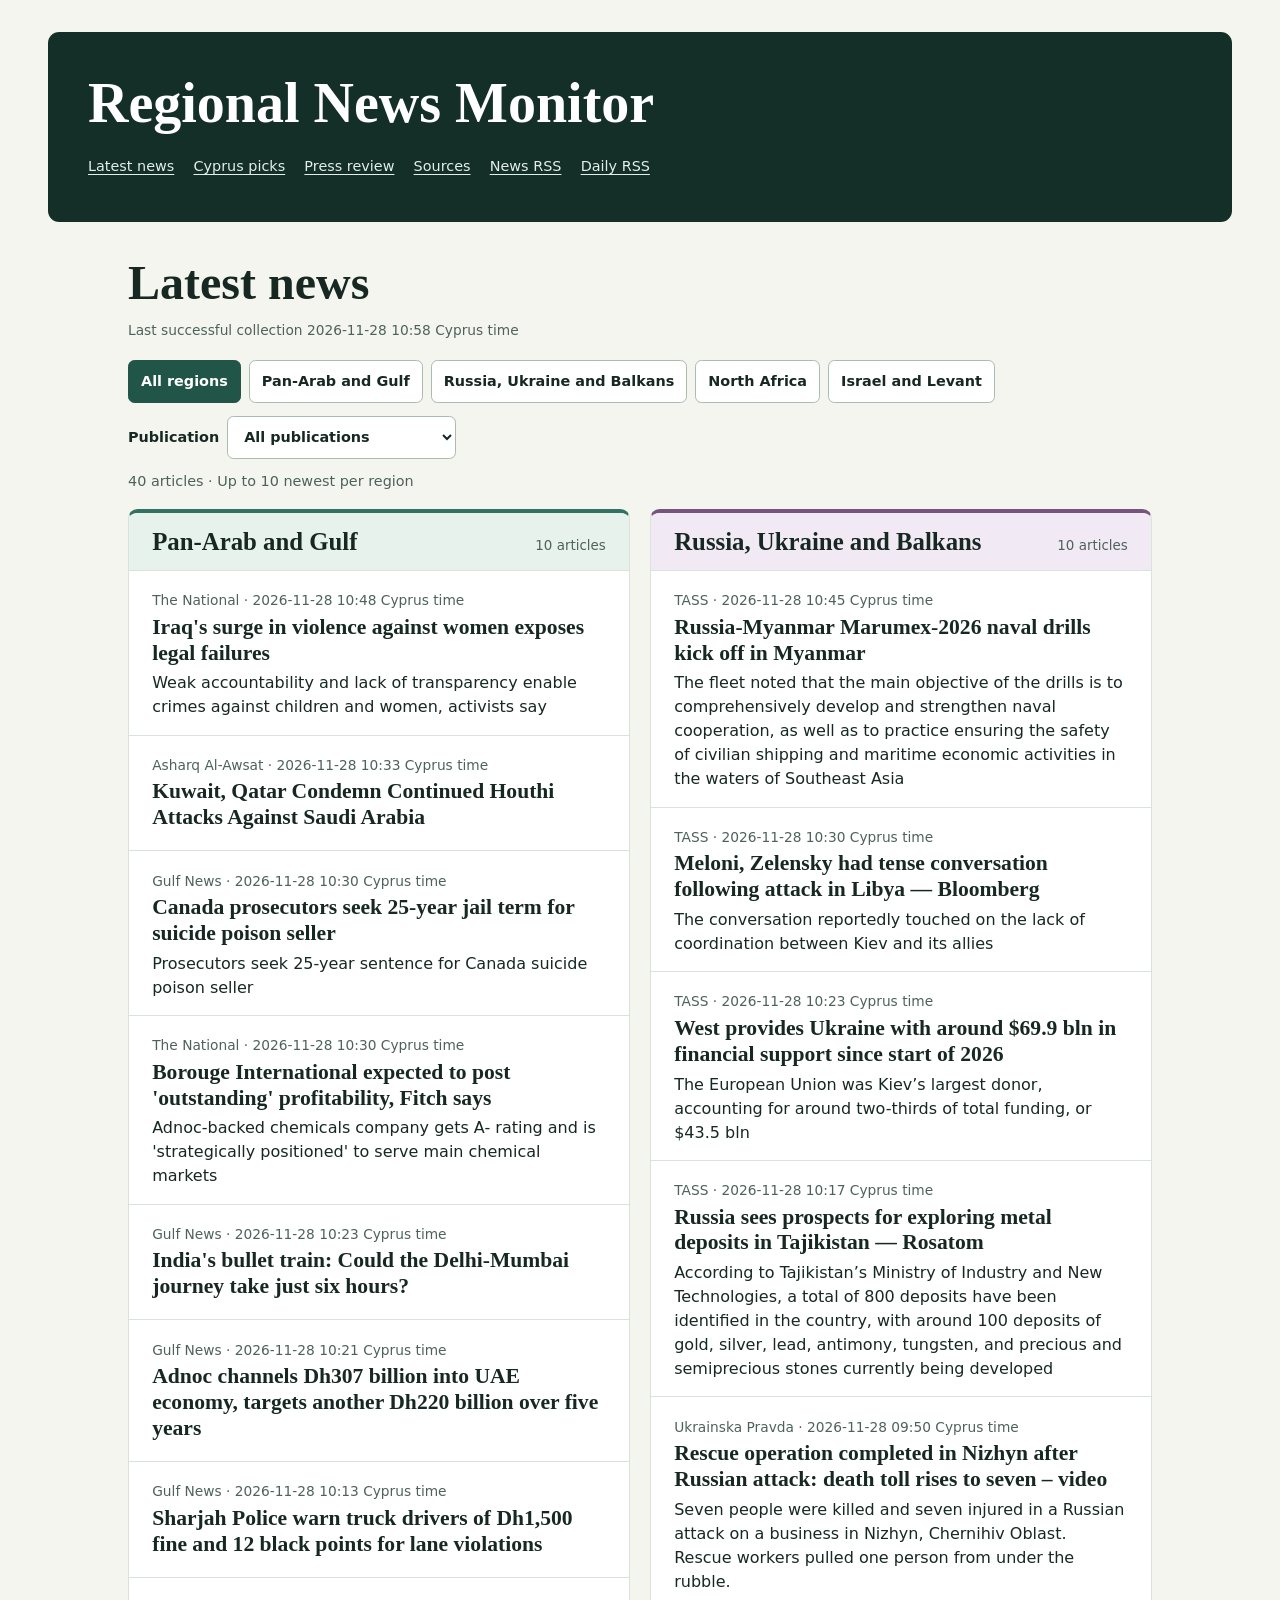
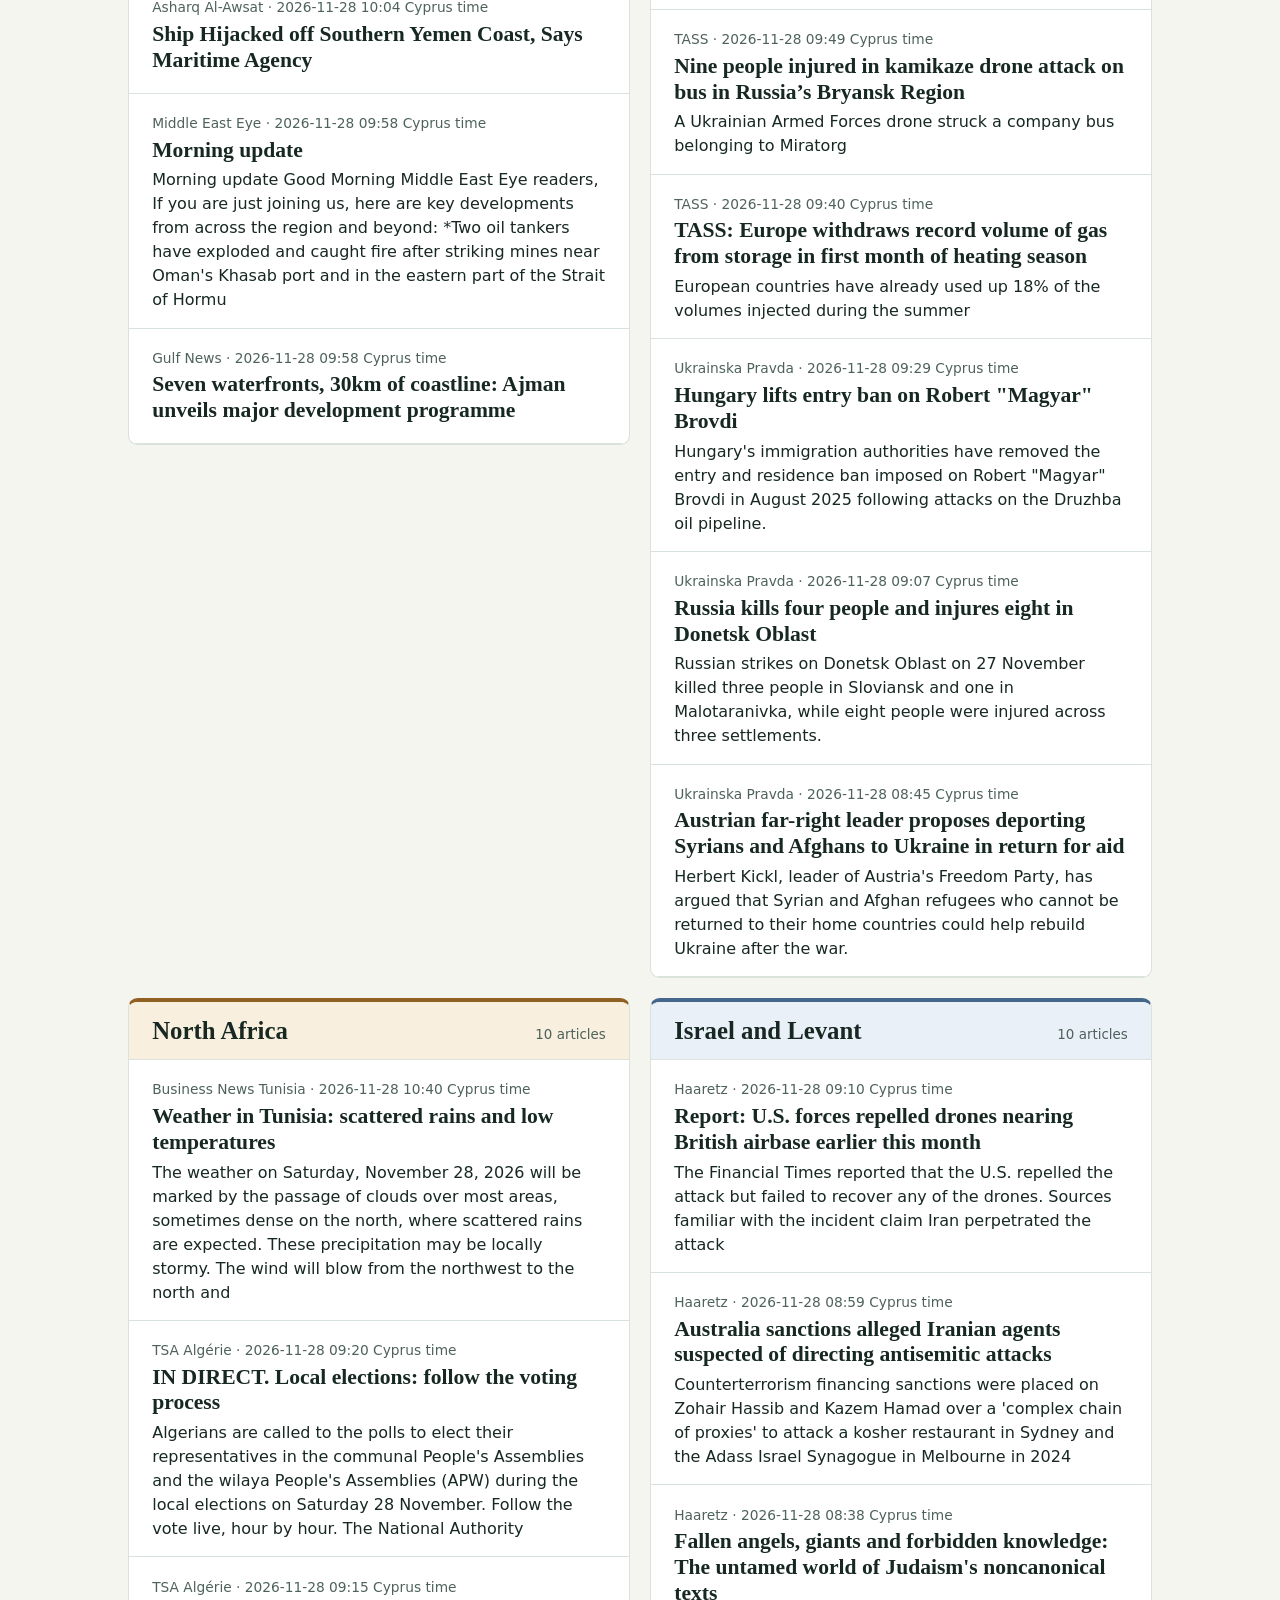
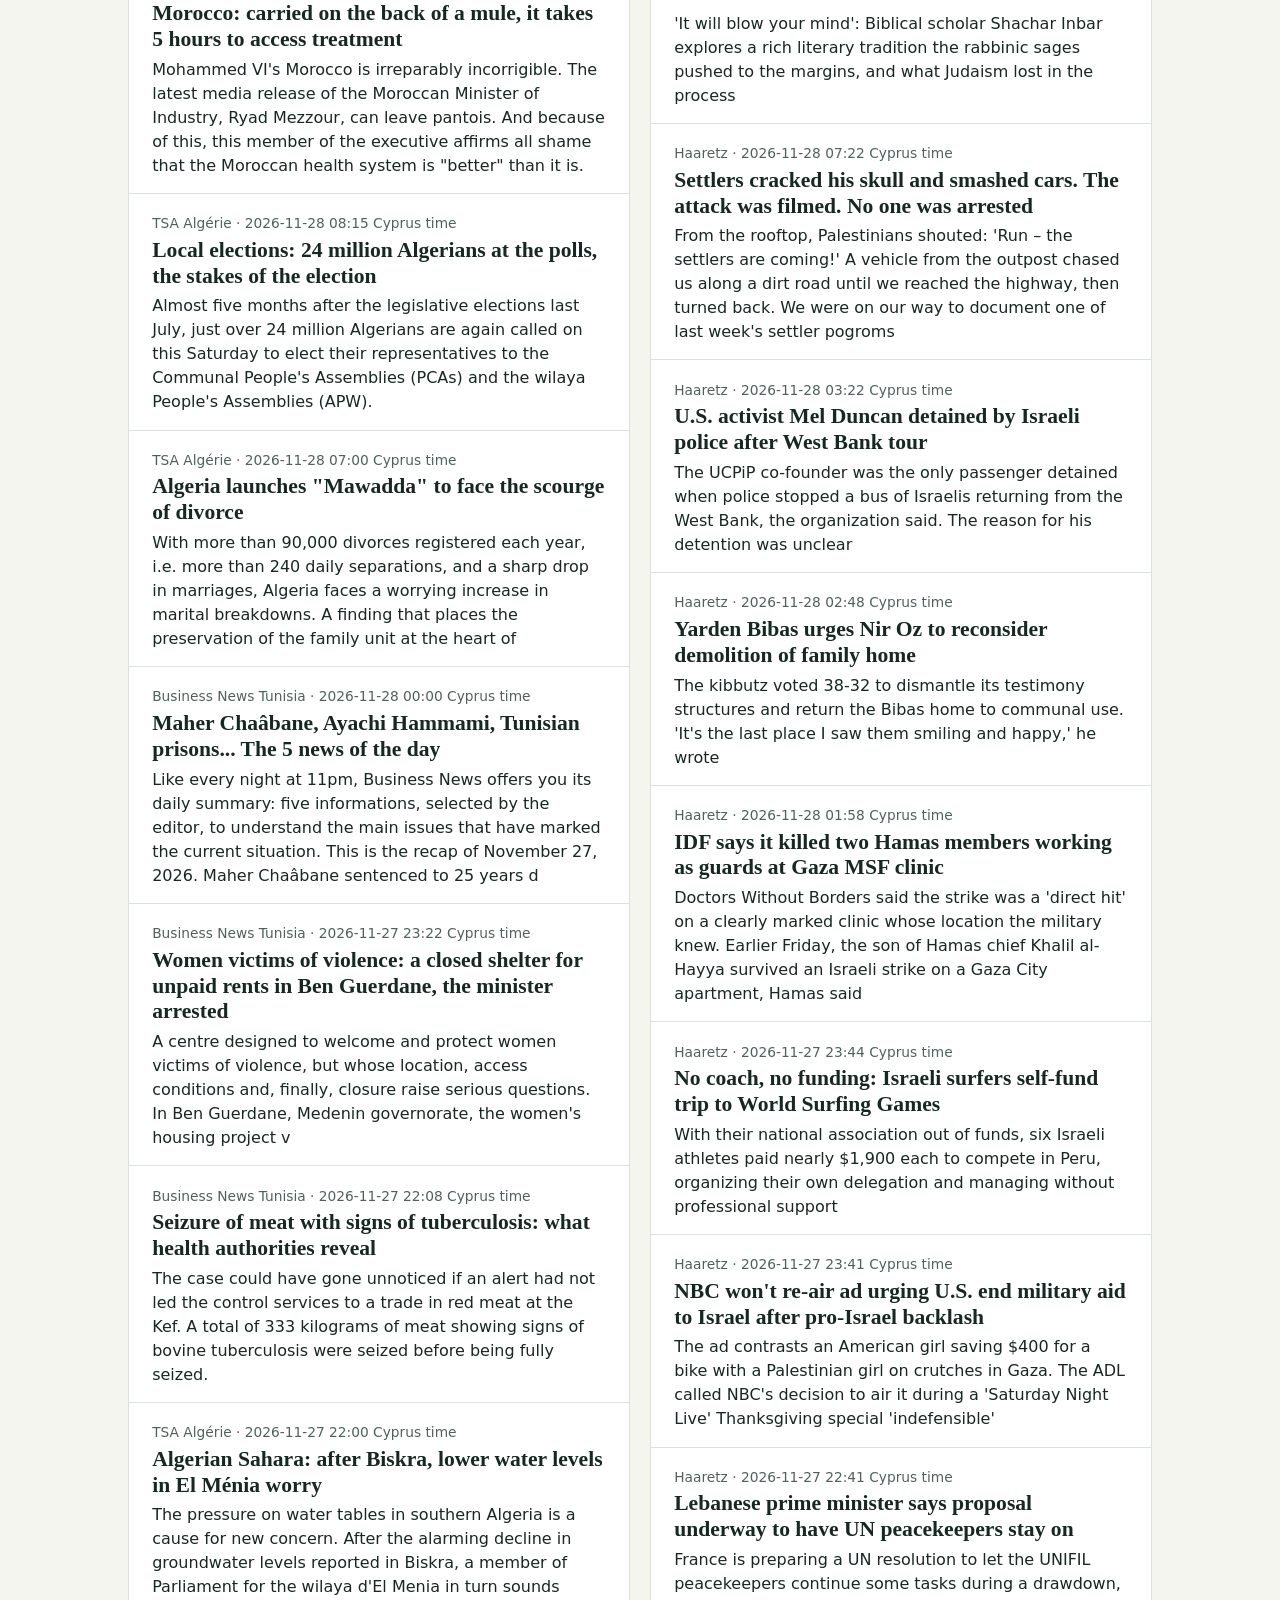
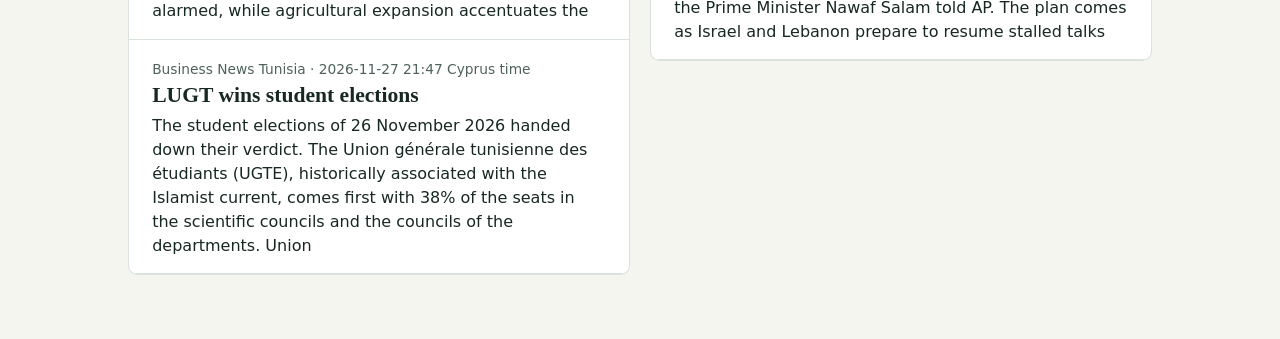
==== commit 08aadb8c: "Update newsroom feeds and archive" ====
--- a/index.html
+++ b/index.html
@@ -8,7 +8,7 @@
 <nav aria-label="Main"><a href="index.html">Latest news</a>
 <a href="cyprus/">Cyprus picks</a><a href="archive/">Press review</a><a href="sources/">Sources</a>
 <a href="feed.xml">News RSS</a><a href="daily.xml">Daily RSS</a></nav></header>
-<main><h1>Latest news</h1><p class="meta">Last successful collection <time>2026-11-28 09:57 Cyprus time</time></p>
+<main><h1>Latest news</h1><p class="meta">Last successful collection <time>2026-11-28 10:58 Cyprus time</time></p>
 <div class="filters"><label>Region <select id="region"><option value="">All regions</option><option>Israel and Levant</option><option>North Africa</option><option>Pan-Arab and Gulf</option><option>Russia, Ukraine and Balkans</option></select></label>
 <label>Publication <select id="source"><option value="">All publications</option><option>Ahram Online</option><option>Arab News</option><option>Asharq Al-Awsat</option><option>Balkan Insight</option><option>Business News Tunisia</option><option>Enab Baladi</option><option>Gulf News</option><option>Haaretz</option><option>Libya Herald</option><option>L’Orient Today</option><option>Middle East Eye</option><option>TASS</option><option>TSA Algérie</option><option>The Jordan Times</option><option>The Moscow Times</option><option>The National</option><option>The Times of Israel</option><option>Ukrainska Pravda</option></select></label></div>
-<p id="empty" hidden>No articles match these filters.</p><script defer src="filters.js?v=regional-grid"></script><article data-source="Middle East Eye" data-region="Pan-Arab and Gulf"><p class="meta">Middle East Eye · <time datetime="2026-11-28T07:55:46+00:00">2026-11-28 09:55 Cyprus time</time></p><h2><a href="https://www.middleeasteye.net/live-blog/live-blog-update/iranian-tennis-player-withdraws-itf-match-avoid-israeli-opponent">Iranian tennis player withdraws from ITF match to avoid Israeli opponent</a></h2><p>Iranian tennis player withdraws from ITF match to avoid Israeli opponent Iranian tennis player Ali Yazdani has withdrawn from the men’s doubles quarterfinals of the ITF World Tennis Tour in Antalya, Turkey, to avoid playing an opponent from Israel, according to Irna. Yazdani and </p></article><article data-source="TASS" data-region="Russia, Ukraine and Balkans"><p class="meta">TASS · <time datetime="2026-11-28T07:49:10+00:00">2026-11-28 09:49 Cyprus time</time></p><h2><a href="https://tass.com/emergencies/2226349">Nine people injured in kamikaze drone attack on bus in Russia’s Bryansk Region</a></h2><p>A Ukrainian Armed Forces drone struck a company bus belonging to Miratorg</p></article><article data-source="Gulf News" data-region="Pan-Arab and Gulf"><p class="meta">Gulf News · <time datetime="2026-11-28T07:43:59+00:00">2026-11-28 09:43 Cyprus time</time></p><h2><a href="https://gulfnews.com/uae/how-much-electricity-could-you-save-by-raising-your-ac-thermostat-by-1c-1.500763993">How much electricity could you save by raising your AC thermostat by 1°C?</a></h2><p></p></article><article data-source="TASS" data-region="Russia, Ukraine and Balkans"><p class="meta">TASS · <time datetime="2026-11-28T07:40:37+00:00">2026-11-28 09:40 Cyprus time</time></p><h2><a href="https://tass.com/economy/2226347">TASS: Europe withdraws record volume of gas from storage in first month of heating season</a></h2><p>European countries have already used up 18% of the volumes injected during the summer</p></article><article data-source="Gulf News" data-region="Pan-Arab and Gulf"><p class="meta">Gulf News · <time datetime="2026-11-28T07:40:29+00:00">2026-11-28 09:40 Cyprus time</time></p><h2><a href="https://gulfnews.com/uae/people/850km-for-a-cause-uae-bikers-support-workers-through-national-day-ride-1.500763966">850km for a cause: UAE bikers support workers through National Day ride</a></h2><p></p></article><article data-source="Middle East Eye" data-region="Pan-Arab and Gulf"><p class="meta">Middle East Eye · <time datetime="2026-11-28T07:38:28+00:00">2026-11-28 09:38 Cyprus time</time></p><h2><a href="https://www.middleeasteye.net/live-blog/live-blog-update/israeli-gunfire-kills-palestinian-child-gazas-khan-younis">Israeli gunfire kills Palestinian child in Gaza&#x27;s Khan Younis</a></h2><p>Israeli gunfire kills Palestinian child in Gaza&#x27;s Khan Younis A Palestinian child was wounded by Israeli forces&#x27; gunfire early Saturday in the city of Khan Younis, south of the Gaza Strip, Wafa reported. Israeli forces continued artillery shelling and machine-gun fire from tanks,</p></article><article data-source="Gulf News" data-region="Pan-Arab and Gulf"><p class="meta">Gulf News · <time datetime="2026-11-28T07:35:26+00:00">2026-11-28 09:35 Cyprus time</time></p><h2><a href="https://gulfnews.com/world/americas/peru-military-helicopter-crash-kills-eight-pilot-survives-1.500763788">Peru military helicopter crash kills eight, pilot survives</a></h2><p>Eight killed in Peru military helicopter crash</p></article><article data-source="The National" data-region="Pan-Arab and Gulf"><p class="meta">The National · <time datetime="2026-11-28T07:31:13+00:00">2026-11-28 09:31 Cyprus time</time></p><h2><a href="https://www.thenationalnews.com/news/mena/2026/11/28/un-special-rapporteur-francesca-albanese-denied-entry-to-costa-rica/">UN special rapporteur Francesca Albanese denied entry to Costa Rica</a></h2><p>Country cites national security for barring outspoken critic of Israel and US over war in Gaza</p></article><article data-source="Gulf News" data-region="Pan-Arab and Gulf"><p class="meta">Gulf News · <time datetime="2026-11-28T07:30:49+00:00">2026-11-28 09:30 Cyprus time</time></p><h2><a href="https://gulfnews.com/uae/dubai-launches-worlds-first-smart-housing-passport-to-give-homes-a-digital-identity-1.500763963">Dubai launches world’s first smart housing passport to give homes a digital identity</a></h2><p></p></article><article data-source="Gulf News" data-region="Pan-Arab and Gulf"><p class="meta">Gulf News · <time datetime="2026-11-28T07:28:40+00:00">2026-11-28 09:28 Cyprus time</time></p><h2><a href="https://gulfnews.com/world/americas/pentagon-refuses-to-confirm-reported-hack-of-air-force-cloud-system-1.500763835">Pentagon refuses to confirm reported hack of Air Force cloud system</a></h2><p>US military says cyber systems secure after reports of Air Force hack</p></article><article data-source="Gulf News" data-region="Pan-Arab and Gulf"><p class="meta">Gulf News · <time datetime="2026-11-28T07:26:12+00:00">2026-11-28 09:26 Cyprus time</time></p><h2><a href="https://gulfnews.com/world/asia/india/bisleri-under-fresh-scrutiny-after-bacteria-detected-in-water-sample-1.500763976">Bisleri under fresh scrutiny after bacteria detected in water sample</a></h2><p></p></article><article data-source="Middle East Eye" data-region="Pan-Arab and Gulf"><p class="meta">Middle East Eye · <time datetime="2026-11-28T07:25:34+00:00">2026-11-28 09:25 Cyprus time</time></p><h2><a href="https://www.middleeasteye.net/live-blog/live-blog-update/banana-republic-again-former-costa-rican-president-slams-albanese-ban">&#x27;Banana republic again&#x27;: Former Costa Rican president slams Albanese ban</a></h2><p>&#x27;Banana republic again&#x27;: Former Costa Rican president slams Albanese ban Former Costa Rican president and Nobel Peace Prize Laureate Oscar Arias Sanchez has criticised the government for denying entry to Francesca Albanese, the United Nations special rapporteur on the occupied Pa</p></article><article data-source="TSA Algérie" data-region="North Africa"><p class="meta">TSA Algérie · <time datetime="2026-11-28T07:20:19+00:00">2026-11-28 09:20 Cyprus time</time></p><h2><a href="https://www.tsa-algerie.com/en-direct-elections-locales-suivez-le-deroulement-du-scrutin/">IN DIRECT. Local elections: follow the voting process</a></h2><p>Algerians are called to the polls to elect their representatives in the communal People&#x27;s Assemblies and the wilaya People&#x27;s Assemblies (APW) during the local elections on Saturday 28 November. Follow the election live, hour by hour. The National Authority</p></article><article data-source="TSA Algérie" data-region="North Africa"><p class="meta">TSA Algérie · <time datetime="2026-11-28T07:15:39+00:00">2026-11-28 09:15 Cyprus time</time></p><h2><a href="https://www.tsa-algerie.com/maroc-transportee-a-dos-de-mulet-elle-met-5-heures-pour-acceder-aux-soins/">Morocco: carried on the back of a mule, it takes 5 hours to access treatment</a></h2><p>Mohammed VI&#x27;s Morocco is irreparably incorrigible. The latest media release of the Moroccan Minister of Industry, Ryad Mezzour, can leave pantois. And because of this, this member of the executive affirms all shame that the Moroccan health system is &quot;better&quot; than it is.</p></article><article data-source="Gulf News" data-region="Pan-Arab and Gulf"><p class="meta">Gulf News · <time datetime="2026-11-28T07:11:05+00:00">2026-11-28 09:11 Cyprus time</time></p><h2><a href="https://gulfnews.com/world/europe/croatia-rocked-by-fresh-abuse-claims-after-psychiatric-patients-death-1.500763935">Croatia rocked by fresh abuse claims after psychiatric patient’s death</a></h2><p>Croatia psychiatric patient death prompts new abuse allegations</p></article><article data-source="Gulf News" data-region="Pan-Arab and Gulf"><p class="meta">Gulf News · <time datetime="2026-11-28T07:10:56+00:00">2026-11-28 09:10 Cyprus time</time></p><h2><a href="https://gulfnews.com/uae/uae-residents-update-regional-tensions-mecca-pact-and-hormuz-standoff-1.500763959">UAE residents&#x27; update: Regional tensions, Mecca pact and Hormuz standoff</a></h2><p></p></article><article data-source="Haaretz" data-region="Israel and Levant"><p class="meta">Haaretz · <time datetime="2026-11-28T07:10:43+00:00">2026-11-28 09:10 Cyprus time</time></p><h2><a href="https://www.haaretz.com/world-news/europe/2026-11-28/ty-article/.premium/report-about-half-a-dozen-drones-repelled-near-u-k-base-earlier-this-month/000001a2-20d3-d62f-a5ff-efdb169f0000">Report: U.S. forces repelled drones nearing British airbase earlier this month</a></h2><p>The Financial Times reported that the U.S. repelled the attack but failed to recover any of the drones. Sources familiar with the incident claim Iran perpetrated the attack</p></article><article data-source="Ukrainska Pravda" data-region="Russia, Ukraine and Balkans"><p class="meta">Ukrainska Pravda · <time datetime="2026-11-28T07:07:00+00:00">2026-11-28 09:07 Cyprus time</time></p><h2><a href="https://www.pravda.com.ua/eng/news/2026/11/28/8065080/">Russia kills four people and injures eight in Donetsk Oblast</a></h2><p>Russian strikes on Donetsk Oblast on 27 November killed three people in Sloviansk and one in Malotaranivka, while eight people were injured across three settlements.</p></article><article data-source="Haaretz" data-region="Israel and Levant"><p class="meta">Haaretz · <time datetime="2026-11-28T06:59:00+00:00">2026-11-28 08:59 Cyprus time</time></p><h2><a href="https://www.haaretz.com/world-news/asia-and-australia/2026-11-28/ty-article/australia-sanctions-iranian-agents-suspected-of-directing-antisemitic-attacks/000001a2-1e30-ded0-a5b6-de30a7550000">Australia sanctions alleged Iranian agents suspected of directing antisemitic attacks</a></h2><p>Counterterrorism financing sanctions were placed on Zohair Hassib and ‌Kazem Hamad over a &#x27;complex chain of proxies&#x27; to attack a kosher restaurant in Sydney and the Adass Israel Synagogue in Melbourne in 2024</p></article><article data-source="Middle East Eye" data-region="Pan-Arab and Gulf"><p class="meta">Middle East Eye · <time datetime="2026-11-28T06:52:40+00:00">2026-11-28 08:52 Cyprus time</time></p><h2><a href="https://www.middleeasteye.net/live-blog/live-blog-update/israeli-jets-carry-out-air-raid-lebanese-town-nabatieh-nna-reports">Israeli jets carry out air raid on Lebanese town in Nabatieh, NNA reports</a></h2><p>Israeli jets carry out air raid on Lebanese town in Nabatieh, NNA reports Israeli jets have carried out a two-wave air raid on the town of Kfar Tibnit in southern Lebanon’s Nabatieh district, according to the country’s National News Agency. On Friday evening, Israeli forces carri</p></article><article data-source="Gulf News" data-region="Pan-Arab and Gulf"><p class="meta">Gulf News · <time datetime="2026-11-28T06:47:09+00:00">2026-11-28 08:47 Cyprus time</time></p><h2><a href="https://gulfnews.com/uae/abu-dhabi/uae-weekend-guide-where-to-watch-fireworks-drone-shows-and-air-displays-1.500763938">UAE weekend guide: Where to watch fireworks, drone shows and air displays</a></h2><p></p></article><article data-source="Ukrainska Pravda" data-region="Russia, Ukraine and Balkans"><p class="meta">Ukrainska Pravda · <time datetime="2026-11-28T06:45:00+00:00">2026-11-28 08:45 Cyprus time</time></p><h2><a href="https://www.pravda.com.ua/eng/news/2026/11/28/8065079/">Austrian far-right leader proposes deporting Syrians and Afghans to Ukraine in return for aid</a></h2><p>Herbert Kickl, leader of Austria&#x27;s Freedom Party, has argued that Syrian and Afghan refugees who cannot be returned to their home countries could help rebuild Ukraine after the war.</p></article><article data-source="TASS" data-region="Russia, Ukraine and Balkans"><p class="meta">TASS · <time datetime="2026-11-28T06:44:02+00:00">2026-11-28 08:44 Cyprus time</time></p><h2><a href="https://tass.com/defense/2226341">Russian forces strike energy and fuel facilities in Ukraine overnight</a></h2><p>Russian forces struck the Zarechye 110 kV power substation in the city of Belaya Tserkov, Kiev Region</p></article><article data-source="TASS" data-region="Russia, Ukraine and Balkans"><p class="meta">TASS · <time datetime="2026-11-28T06:41:27+00:00">2026-11-28 08:41 Cyprus time</time></p><h2><a href="https://tass.com/politics/2226343">Western politicians accustomed to building careers by blaming Russia — Foreign Ministry</a></h2><p>Ernest Chernukhin noted that Russia had &quot;already grown accustomed to accusations made without evidence&quot;</p></article><article data-source="Asharq Al-Awsat" data-region="Pan-Arab and Gulf"><p class="meta">Asharq Al-Awsat · <time datetime="2026-11-28T06:41:11+00:00">2026-11-28 08:41 Cyprus time</time></p><h2><a href="https://english.aawsat.com/node/5346519">Seoul Monitoring Signs of Possible Kim Jong Un Visit to China</a></h2><p></p></article><article data-source="Haaretz" data-region="Israel and Levant"><p class="meta">Haaretz · <time datetime="2026-11-28T06:38:27+00:00">2026-11-28 08:38 Cyprus time</time></p><h2><a href="https://www.haaretz.com/jewish/2026-11-28/ty-article-magazine/.highlight/fallen-angels-forbidden-secrets-the-untamed-world-of-jewish-noncanonical-texts/000001a2-0325-d9ff-a7b6-93af4e530000">Fallen angels, giants and forbidden knowledge: The untamed world of Judaism&#x27;s noncanonical texts</a></h2><p>&#x27;It will blow your mind&#x27;: Biblical scholar Shachar Inbar explores a rich literary tradition the rabbinic sages pushed to the margins, and what Judaism lost in the process</p></article><article data-source="TASS" data-region="Russia, Ukraine and Balkans"><p class="meta">TASS · <time datetime="2026-11-28T06:35:16+00:00">2026-11-28 08:35 Cyprus time</time></p><h2><a href="https://tass.com/defense/2226313">Air defenses destroy 120 UAVs over Russia’s Kaluga Region</a></h2><p>According to preliminary information, drone debris partially damaged the roof and windows of a country house on the outskirts of Kaluga as a result of the attack</p></article><article data-source="Asharq Al-Awsat" data-region="Pan-Arab and Gulf"><p class="meta">Asharq Al-Awsat · <time datetime="2026-11-28T06:34:33+00:00">2026-11-28 08:34 Cyprus time</time></p><h2><a href="https://english.aawsat.com/node/5346517">North Korea and Russia Discuss Promoting Trade and Cooperation in Science and Technology</a></h2><p></p></article><article data-source="Middle East Eye" data-region="Pan-Arab and Gulf"><p class="meta">Middle East Eye · <time datetime="2026-11-28T06:34:33+00:00">2026-11-28 08:34 Cyprus time</time></p><h2><a href="https://www.middleeasteye.net/live-blog/live-blog-update/ukmto-says-five-percent-ships-attacked-17-aug-sunk-or-lost">UKMTO says five percent of ships attacked since 17 Aug sunk or lost</a></h2><p>UKMTO says five percent of ships attacked since 17 Aug sunk or lost About 5 percent of vessels reported attacked in and around the Strait of Hormuz have been confirmed lost or sunk since the Iran-US Memorandum of Understanding expired on 17 August, according to the UK Maritime Tr</p></article><article data-source="Asharq Al-Awsat" data-region="Pan-Arab and Gulf"><p class="meta">Asharq Al-Awsat · <time datetime="2026-11-28T06:34:22+00:00">2026-11-28 08:34 Cyprus time</time></p><h2><a href="https://english.aawsat.com/node/5346516">Russia Downs Hundreds of Drones Headed for Moscow</a></h2><p></p></article><article data-source="TASS" data-region="Russia, Ukraine and Balkans"><p class="meta">TASS · <time datetime="2026-11-28T06:33:55+00:00">2026-11-28 08:33 Cyprus time</time></p><h2><a href="https://tass.com/world/2226315">Two Ukrainian intelligence officers arrested in Austria</a></h2><p>They are suspected of espionage</p></article><article data-source="TASS" data-region="Russia, Ukraine and Balkans"><p class="meta">TASS · <time datetime="2026-11-28T06:33:28+00:00">2026-11-28 08:33 Cyprus time</time></p><h2><a href="https://tass.com/defense/2226309">Over 50 UAVs destroyed over Russia’s Rostov Region</a></h2><p>Information regarding casualties and damage is being clarified</p></article><article data-source="TASS" data-region="Russia, Ukraine and Balkans"><p class="meta">TASS · <time datetime="2026-11-28T06:31:04+00:00">2026-11-28 08:31 Cyprus time</time></p><h2><a href="https://tass.com/politics/2226311">Russia rejects accusations of violating EU, NATO countries’ airspace — ambassador</a></h2><p>Russia has no interest in escalating tensions or entering into a direct military confrontation with NATO, Russian Ambassador to Canada Oleg Stepanov said</p></article><article data-source="TASS" data-region="Russia, Ukraine and Balkans"><p class="meta">TASS · <time datetime="2026-11-28T06:29:45+00:00">2026-11-28 08:29 Cyprus time</time></p><h2><a href="https://tass.com/defense/2226307">Air defenses destroy 123 drones approaching Moscow overnight</a></h2><p>A total of 462 UAVs were heading toward the Moscow region</p></article><article data-source="Ukrainska Pravda" data-region="Russia, Ukraine and Balkans"><p class="meta">Ukrainska Pravda · <time datetime="2026-11-28T06:29:00+00:00">2026-11-28 08:29 Cyprus time</time></p><h2><a href="https://www.pravda.com.ua/eng/news/2026/11/28/8065077/">Russia attacks Ukraine with 162 drones, hits recorded at 13 locations</a></h2><p>Russia launched 74 jet-powered drones as part of its overnight attack on Ukraine. Ukrainian air defences destroyed 54 of them, while drone strikes and falling debris were recorded at 20 locations in total.</p></article><article data-source="Asharq Al-Awsat" data-region="Pan-Arab and Gulf"><p class="meta">Asharq Al-Awsat · <time datetime="2026-11-28T06:26:39+00:00">2026-11-28 08:26 Cyprus time</time></p><h2><a href="https://english.aawsat.com/node/5346514">El Nino-linked Deluges Flood Cities in Peru, Ecuador</a></h2><p></p></article><article data-source="Asharq Al-Awsat" data-region="Pan-Arab and Gulf"><p class="meta">Asharq Al-Awsat · <time datetime="2026-11-28T06:20:57+00:00">2026-11-28 08:20 Cyprus time</time></p><h2><a href="https://english.aawsat.com/node/5346513">US Military Says Cyber Systems Secure after Reports of Air Force Hack</a></h2><p></p></article><article data-source="TSA Algérie" data-region="North Africa"><p class="meta">TSA Algérie · <time datetime="2026-11-28T06:15:11+00:00">2026-11-28 08:15 Cyprus time</time></p><h2><a href="https://www.tsa-algerie.com/elections-locales-24-millions-dalgeriens-aux-urnes-les-enjeux-du-scrutin/">Local elections: 24 million Algerians at the polls, the stakes of the election</a></h2><p>Almost five months after the legislative elections last July, just over 24 million Algerians are again called on this Saturday to elect their representatives to the Municipal People&#x27;s Assemblies (PCAs) and the wilaya People&#x27;s Assemblies (APW).</p></article><article data-source="Middle East Eye" data-region="Pan-Arab and Gulf"><p class="meta">Middle East Eye · <time datetime="2026-11-28T06:08:55+00:00">2026-11-28 08:08 Cyprus time</time></p><h2><a href="https://www.middleeasteye.net/live-blog/live-blog-update/irans-navy-commander-says-countrys-maritime-ports-fully-operational">Iran&#x27;s navy commander says country&#x27;s maritime ports &#x27;fully operational&#x27;</a></h2><p>Iran&#x27;s navy commander says country&#x27;s maritime ports &#x27;fully operational&#x27; Iran’s Navy commander, Rear Admiral Shahram Irani, has said the country&#x27;s maritime ports were fully operational despite the &quot;enemy&#x27;s attempts to disrupt the economy&quot;, Mehr news agency reported, citing the sta</p></article><article data-source="Asharq Al-Awsat" data-region="Pan-Arab and Gulf"><p class="meta">Asharq Al-Awsat · <time datetime="2026-11-28T06:05:25+00:00">2026-11-28 08:05 Cyprus time</time></p><h2><a href="https://english.aawsat.com/node/5346511">Eisenkot Accuses Netanyahu&#x27;s Party of Stalling Israeli Coalition Talks</a></h2><p></p></article><article data-source="Asharq Al-Awsat" data-region="Pan-Arab and Gulf"><p class="meta">Asharq Al-Awsat · <time datetime="2026-11-28T05:57:14+00:00">2026-11-28 07:57 Cyprus time</time></p><h2><a href="https://english.aawsat.com/node/5346509">Sanchez Makes Last Bid to Beat the Right ahead of Spanish Vote</a></h2><p></p></article><article data-source="Ukrainska Pravda" data-region="Russia, Ukraine and Balkans"><p class="meta">Ukrainska Pravda · <time datetime="2026-11-28T05:50:00+00:00">2026-11-28 07:50 Cyprus time</time></p><h2><a href="https://www.pravda.com.ua/eng/news/2026/11/28/8065075/">Number of people injured in Dnipropetrovsk Oblast rises, child among them</a></h2><p>Russian attacks on Dnipropetrovsk Oblast have left five people injured, including a 15-year-old boy. A 26-year-old woman has been taken to hospital in a serious condition.</p></article><article data-source="Asharq Al-Awsat" data-region="Pan-Arab and Gulf"><p class="meta">Asharq Al-Awsat · <time datetime="2026-11-28T05:44:38+00:00">2026-11-28 07:44 Cyprus time</time></p><h2><a href="https://english.aawsat.com/node/5346508">Israeli Strike Kills Two Doctors Without Borders Staff in Gaza</a></h2><p></p></article><article data-source="Asharq Al-Awsat" data-region="Pan-Arab and Gulf"><p class="meta">Asharq Al-Awsat · <time datetime="2026-11-28T05:44:27+00:00">2026-11-28 07:44 Cyprus time</time></p><h2><a href="https://english.aawsat.com/node/5346507">Khalid bin Salman: Makkah Alliance Boosts Political, Defense Cooperation</a></h2><p></p></article><article data-source="Asharq Al-Awsat" data-region="Pan-Arab and Gulf"><p class="meta">Asharq Al-Awsat · <time datetime="2026-11-28T05:36:29+00:00">2026-11-28 07:36 Cyprus time</time></p><h2><a href="https://english.aawsat.com/node/5346505">Israeli Veteran Soldiers Protect Palestinians from Settler Attacks</a></h2><p></p></article><article data-source="Middle East Eye" data-region="Pan-Arab and Gulf"><p class="meta">Middle East Eye · <time datetime="2026-11-28T05:35:41+00:00">2026-11-28 07:35 Cyprus time</time></p><h2><a href="https://www.middleeasteye.net/live-blog/live-blog-update/us-activist-returning-west-bank-tour-detained-israeli-police-ucpip-says">US activist returning from West Bank tour detained by Israeli police, UCPiP says</a></h2><p>US activist returning from West Bank tour detained by Israeli police, UCPiP says Israeli police have detained Mel Duncan, co-founder of Unarmed Civilian Protection in Palestine (UCPiP), as he was returning to Tel Aviv after a tour of the occupied West Bank, the organisation said </p></article><article data-source="Asharq Al-Awsat" data-region="Pan-Arab and Gulf"><p class="meta">Asharq Al-Awsat · <time datetime="2026-11-28T05:26:57+00:00">2026-11-28 07:26 Cyprus time</time></p><h2><a href="https://english.aawsat.com/node/5346502">Coalition Destroys Cruise Missile Fired at Riyadh</a></h2><p></p></article><article data-source="Ukrainska Pravda" data-region="Russia, Ukraine and Balkans"><p class="meta">Ukrainska Pravda · <time datetime="2026-11-28T05:24:00+00:00">2026-11-28 07:24 Cyprus time</time></p><h2><a href="https://www.pravda.com.ua/eng/news/2026/11/28/8065074/">One person killed and five injured in Russian attacks on Zaporizhzhia Oblast</a></h2><p>Russian attacks targeted 49 settlements across Zaporizhzhia Oblast over the course of a day, with casualties recorded in the city of Zaporizhzhia and the Zaporizhzhia district.</p></article><article data-source="Haaretz" data-region="Israel and Levant"><p class="meta">Haaretz · <time datetime="2026-11-28T05:22:56+00:00">2026-11-28 07:22 Cyprus time</time></p><h2><a href="https://www.haaretz.com/israel-news/twilight-zone/2026-11-28/ty-article-magazine/.highlight/settlers-cracked-his-skull-the-attack-was-filmed-no-one-was-arrested/000001a2-207c-d62f-a5ff-ef7df42d0000">Settlers cracked his skull and smashed cars. The attack was filmed. No one was arrested</a></h2><p>From the rooftop, Palestinians shouted: &#x27;Run – the settlers are coming!&#x27; A vehicle from the outpost chased us along a dirt road until we reached the highway, then turned back. We were on our way to document one of last week&#x27;s settler pogroms</p></article><article data-source="Middle East Eye" data-region="Pan-Arab and Gulf"><p class="meta">Middle East Eye · <time datetime="2026-11-28T05:12:25+00:00">2026-11-28 07:12 Cyprus time</time></p><h2><a href="https://www.middleeasteye.net/live-blog/live-blog-update/centcom-rejects-irans-claims-warship-attack-hormuz-shipping-charges">Centcom rejects Iran&#x27;s claims on warship attack, Hormuz shipping charges</a></h2><p>Centcom rejects Iran&#x27;s claims on warship attack, Hormuz shipping charges The United States Central Command (Centcom) has refuted the Iranian military&#x27;s claim that Iran attacked the USS Abraham Lincoln on the first day of the war, or that the IRGC regained control of two Iranian o</p></article><article data-source="TSA Algérie" data-region="North Africa"><p class="meta">TSA Algérie · <time datetime="2026-11-28T05:00:37+00:00">2026-11-28 07:00 Cyprus time</time></p><h2><a href="https://www.tsa-algerie.com/lalgerie-lance-mawadda-pour-faire-face-au-fleau-du-divorce/">Algeria launches &quot;Mawadda&quot; to face the scourge of divorce</a></h2><p>With more than 90,000 divorces registered each year, i.e. more than 240 daily separations, and a sharp drop in marriages, Algeria faces a worrying increase in marital breakdowns. A finding that places the preservation of the family unit at the heart of</p></article><article data-source="TASS" data-region="Russia, Ukraine and Balkans"><p class="meta">TASS · <time datetime="2026-11-28T04:59:27+00:00">2026-11-28 06:59 Cyprus time</time></p><h2><a href="https://tass.com/politics/2226305">West pretends international humanitarian law does not apply to it — Russian envoy</a></h2><p>Rodion Miroshnik emphasized that no political or military expediency justifies the killing of civilians</p></article><article data-source="TASS" data-region="Russia, Ukraine and Balkans"><p class="meta">TASS · <time datetime="2026-11-28T04:51:39+00:00">2026-11-28 06:51 Cyprus time</time></p><h2><a href="https://tass.com/politics/2226303">Kiev escalates situation whenever settlement progress looms — envoy</a></h2><p>Rodion Miroshnik added that in this case the Ukrainian armed forces find &quot;some region that they try to block in every possible way&quot;</p></article><article data-source="Middle East Eye" data-region="Pan-Arab and Gulf"><p class="meta">Middle East Eye · <time datetime="2026-11-28T04:48:27+00:00">2026-11-28 06:48 Cyprus time</time></p><h2><a href="https://www.middleeasteye.net/live-blog/live-blog-update/albanese-says-costa-rican-police-refuse-release-her-despite-court-order">Albanese says Costa Rican police refuse to release her despite court order</a></h2><p>Albanese says Costa Rican police refuse to release her despite court order UN special rapporteur on the occupied Palestinian territory, Francesca Albanese, says Costa Rican immigration police are refusing to release her from an airport despite a Constitutional Court order allowin</p></article><article data-source="Ukrainska Pravda" data-region="Russia, Ukraine and Balkans"><p class="meta">Ukrainska Pravda · <time datetime="2026-11-28T04:34:00+00:00">2026-11-28 06:34 Cyprus time</time></p><h2><a href="https://www.pravda.com.ua/eng/news/2026/11/28/8065073/">Russia loses more than 2,800 soldiers over past day</a></h2><p>Ukraine&#x27;s General Staff has updated data on Russian losses: Russia lost 2,825 soldiers killed and wounded over the past day.</p></article><article data-source="TASS" data-region="Russia, Ukraine and Balkans"><p class="meta">TASS · <time datetime="2026-11-28T04:26:37+00:00">2026-11-28 06:26 Cyprus time</time></p><h2><a href="https://tass.com/world/2226301">Melania Trump says she continues humanitarian work on Russia, Ukraine</a></h2><p>The US first lady said she is working on reuniting families</p></article><article data-source="Gulf News" data-region="Pan-Arab and Gulf"><p class="meta">Gulf News · <time datetime="2026-11-28T04:23:47+00:00">2026-11-28 06:23 Cyprus time</time></p><h2><a href="https://gulfnews.com/business/aviation/uae-aviation-sector-expands-global-reach-with-airport-upgrades-and-new-routes-1.500763841">UAE aviation sector expands global reach with airport upgrades and new routes</a></h2><p></p></article><article data-source="TASS" data-region="Russia, Ukraine and Balkans"><p class="meta">TASS · <time datetime="2026-11-28T04:18:24+00:00">2026-11-28 06:18 Cyprus time</time></p><h2><a href="https://tass.com/world/2226299">Probe into Smolensk plane crash extended until December 31 — Polish prosecutors</a></h2><p>Spokesman Przemyslaw Nowak told Polsat that law enforcement authorities believe the crash was caused by a technical error during landing</p></article><article data-source="Middle East Eye" data-region="Pan-Arab and Gulf"><p class="meta">Middle East Eye · <time datetime="2026-11-28T03:55:53+00:00">2026-11-28 05:55 Cyprus time</time></p><h2><a href="https://www.middleeasteye.net/live-blog/live-blog-update/saudi-air-defences-destroy-houthi-cruise-missile-over-riyadh">Saudi air defences destroy Houthi cruise missile over Riyadh</a></h2><p>Saudi air defences destroy Houthi cruise missile over Riyadh Saudi Arabia’s air defences have intercepted and destroyed a cruise missile launched by Yemen’s Houthis towards Riyadh, Major General Turki al-Maliki, spokesman for the Saudi-led coalition forces, said on X. Meanwhile, </p></article><article data-source="TASS" data-region="Russia, Ukraine and Balkans"><p class="meta">TASS · <time datetime="2026-11-28T03:50:40+00:00">2026-11-28 05:50 Cyprus time</time></p><h2><a href="https://tass.com/politics/2226297">EU no longer wants Britain back — ex-Russian ambassador to UK</a></h2><p>According to Andrey Kelin, London and the EU may only be able to &quot;patch things up partially now&quot;</p></article><article data-source="TASS" data-region="Russia, Ukraine and Balkans"><p class="meta">TASS · <time datetime="2026-11-28T03:37:45+00:00">2026-11-28 05:37 Cyprus time</time></p><h2><a href="https://tass.com/world/2226295">Trump to keep suspense over his successor for as long as possible — NYP</a></h2><p>A source told the newspaper that the US president &quot;savors fomenting competition among his team&quot;</p></article><article data-source="Gulf News" data-region="Pan-Arab and Gulf"><p class="meta">Gulf News · <time datetime="2026-11-28T03:35:58+00:00">2026-11-28 05:35 Cyprus time</time></p><h2><a href="https://gulfnews.com/world/gulf/saudi/mecca-defence-alliance-saudi-arabia-pakistan-and-turkey-strengthen-defence-pact-1.500763818">Mecca defence alliance: Saudi Arabia, Pakistan and Turkey strengthen defence pact</a></h2><p></p></article><article data-source="Middle East Eye" data-region="Pan-Arab and Gulf"><p class="meta">Middle East Eye · <time datetime="2026-11-28T03:29:15+00:00">2026-11-28 05:29 Cyprus time</time></p><h2><a href="https://www.middleeasteye.net/live-blog/live-blog-update/houthi-attacks-kill-three-civilians-and-wound-three-others-taiz-report">Houthi attacks kill three civilians and wound three others in Taiz, report says</a></h2><p>Houthi attacks kill three civilians and wound three others in Taiz, report says Houthi attacks in Yemen&#x27;s Taiz province killed three civilians, including a child, according to the government-run Saba news agency. Houthi drone strikes, rocket fire and sniper attacks targeted resid</p></article><article data-source="TASS" data-region="Russia, Ukraine and Balkans"><p class="meta">TASS · <time datetime="2026-11-28T03:27:43+00:00">2026-11-28 05:27 Cyprus time</time></p><h2><a href="https://tass.com/world/2226293">Decision on further CSTO participation rests with Armenia — secretary general</a></h2><p>Taalatbek Masadykov noted that the organization does not seek to escalate the situation, &quot;but it cannot ignore the non-participation of one of its members in collective affairs&quot;</p></article><article data-source="Gulf News" data-region="Pan-Arab and Gulf"><p class="meta">Gulf News · <time datetime="2026-11-28T03:25:33+00:00">2026-11-28 05:25 Cyprus time</time></p><h2><a href="https://gulfnews.com/world/mena/us-iran-tensions-centcom-rejects-iranian-military-commanders-claims-over-naval-operations-1.500763812">US-Iran tensions: CENTCOM rejects Iranian military commander&#x27;s claims over naval operations</a></h2><p></p></article><article data-source="Gulf News" data-region="Pan-Arab and Gulf"><p class="meta">Gulf News · <time datetime="2026-11-28T03:08:49+00:00">2026-11-28 05:08 Cyprus time</time></p><h2><a href="https://gulfnews.com/world/mena/middle-east-tensions-saudi-arabia-pakistan-and-turkey-strengthen-defence-ties-us-blockade-and-iran-claims-1.500763810">Middle East tensions: Saudi Arabia, Pakistan and Turkey strengthen defence ties, US blockade and Iran claims</a></h2><p></p></article><article data-source="The National" data-region="Pan-Arab and Gulf"><p class="meta">The National · <time datetime="2026-11-28T03:00:00+00:00">2026-11-28 05:00 Cyprus time</time></p><h2><a href="https://www.thenationalnews.com/arts-culture/film-tv/2026/11/28/disneys-hexed-has-a-twist-that-changes-the-whole-story-heres-what-it-means/">Disney’s Hexed has a twist that changes the whole story – here’s what it means</a></h2><p>Director Jason Hand and co-director Josie Trinidad discuss the family relationships in the animated film</p></article><article data-source="The National" data-region="Pan-Arab and Gulf"><p class="meta">The National · <time datetime="2026-11-28T03:00:00+00:00">2026-11-28 05:00 Cyprus time</time></p><h2><a href="https://www.thenationalnews.com/business/energy/2026/11/28/brent-wti-and-the-benchmarks-that-determine-how-much-you-pay-for-petrol/">Brent, WTI and the benchmarks that determine how much you pay for petrol</a></h2><p>Location, quality and politics play key roles in determining pump prices</p></article><article data-source="Gulf News" data-region="Pan-Arab and Gulf"><p class="meta">Gulf News · <time datetime="2026-11-28T03:00:00+00:00">2026-11-28 05:00 Cyprus time</time></p><h2><a href="https://gulfnews.com/gn-focus/company-news/ain-gold-wallet-makes-saving-in-gold-and-silver-possible-from-just-dh1-and-is-now-expanding-to-oman-1.500760749">Ain Gold Wallet makes saving in gold and silver possible from just Dh1, and is now expanding to Oman</a></h2><p></p></article><article data-source="Gulf News" data-region="Pan-Arab and Gulf"><p class="meta">Gulf News · <time datetime="2026-11-28T03:00:00+00:00">2026-11-28 05:00 Cyprus time</time></p><h2><a href="https://gulfnews.com/uae/abu-dhabi/i-want-to-be-like-sanjay-leela-bhansali-emirati-filmmaker-tells-stories-from-home-1.500762833">&#x27;I want to be like Sanjay Leela Bhansali,&#x27; Emirati filmmaker tells stories from home</a></h2><p></p></article><article data-source="Middle East Eye" data-region="Pan-Arab and Gulf"><p class="meta">Middle East Eye · <time datetime="2026-11-28T02:59:26+00:00">2026-11-28 04:59 Cyprus time</time></p><h2><a href="https://www.middleeasteye.net/live-blog/live-blog-update/israeli-defence-minister-rejects-army-chiefs-call-detain-violent">Israeli defence minister rejects army chief&#x27;s call to detain violent settlers, report says</a></h2><p>Israeli defence minister rejects army chief&#x27;s call to detain violent settlers, report says Israeli Defence Minister Israel Katz has rejected a new request from military chief of staff Eyal Zamir to authorise administrative detention orders against Israeli settlers involved in att</p></article><article data-source="TASS" data-region="Russia, Ukraine and Balkans"><p class="meta">TASS · <time datetime="2026-11-28T02:47:57+00:00">2026-11-28 04:47 Cyprus time</time></p><h2><a href="https://tass.com/defense/2226291">Ukrainian forces lose over 210 troops in 24 hours from Battlegroup West actions</a></h2><p>The battlegroup destroyed 83 heavy combat multicopters and 46 drone control posts</p></article><article data-source="Gulf News" data-region="Pan-Arab and Gulf"><p class="meta">Gulf News · <time datetime="2026-11-28T02:43:54+00:00">2026-11-28 04:43 Cyprus time</time></p><h2><a href="https://gulfnews.com/uae/weather/uae-weather-five-days-of-possible-rainfall-forecast-including-national-day-1.500763798">UAE weather: Five days of possible rainfall forecast, including National Day</a></h2><p></p></article><article data-source="Gulf News" data-region="Pan-Arab and Gulf"><p class="meta">Gulf News · <time datetime="2026-11-28T02:30:28+00:00">2026-11-28 04:30 Cyprus time</time></p><h2><a href="https://gulfnews.com/uae/sharjah/whatsapp-location-pin-lured-young-man-to-deadly-desert-murder-trap-1.500763750">Sharjah: WhatsApp location pin lured young man into deadly desert murder trap</a></h2><p></p></article><article data-source="Gulf News" data-region="Pan-Arab and Gulf"><p class="meta">Gulf News · <time datetime="2026-11-28T02:29:58+00:00">2026-11-28 04:29 Cyprus time</time></p><h2><a href="https://gulfnews.com/world/americas/two-american-airlines-jets-clip-wings-while-taxiing-at-washington-airport-1.500763787">Two American Airlines jets clip wings while taxiing at Washington airport</a></h2><p></p></article><article data-source="Middle East Eye" data-region="Pan-Arab and Gulf"><p class="meta">Middle East Eye · <time datetime="2026-11-28T02:26:50+00:00">2026-11-28 04:26 Cyprus time</time></p><h2><a href="https://www.middleeasteye.net/live-blog/live-blog-update/yemeni-forces-claim-121-houthi-fighters-killed-726-attacks">Yemeni forces claim 121 Houthi fighters killed in 726 attacks</a></h2><p>Yemeni forces claim 121 Houthi fighters killed in 726 attacks Colonel Majed al-Nuzaili, spokesman for Yemen’s government forces, claimed as many as 726 attacks had been carried against Houthi positions over the past 24 hours. Al-Nuzaili said the operations, conducted as part of t</p></article><article data-source="Gulf News" data-region="Pan-Arab and Gulf"><p class="meta">Gulf News · <time datetime="2026-11-28T02:25:48+00:00">2026-11-28 04:25 Cyprus time</time></p><h2><a href="https://gulfnews.com/world/europe/spain-election-sanchezs-defiance-of-trump-may-not-save-him-as-voters-turn-against-him-1.500763794">Spain election: Sanchez&#x27;s defiance of Trump may not save him as voters turn against him</a></h2><p></p></article><article data-source="Gulf News" data-region="Pan-Arab and Gulf"><p class="meta">Gulf News · <time datetime="2026-11-28T02:06:00+00:00">2026-11-28 04:06 Cyprus time</time></p><h2><a href="https://gulfnews.com/business/markets/dubai-stocks-erase-war-losses-to-rank-among-gulfs-best-1.500763502">Dubai stocks erase war losses to rank among Gulf&#x27;s best</a></h2><p></p></article><article data-source="TASS" data-region="Russia, Ukraine and Balkans"><p class="meta">TASS · <time datetime="2026-11-28T02:04:15+00:00">2026-11-28 04:04 Cyprus time</time></p><h2><a href="https://tass.com/society/2226285">New York Post reports poor sales for Joe Biden’s memoirs</a></h2><p>According to the newspaper, only 21,000 copies of the book were sold over the first seven days</p></article><article data-source="The National" data-region="Pan-Arab and Gulf"><p class="meta">The National · <time datetime="2026-11-28T02:00:01+00:00">2026-11-28 04:00 Cyprus time</time></p><h2><a href="https://www.thenationalnews.com/news/uae/2026/11/28/how-uae-air-ambulance-operators-rose-to-challenge-of-regional-conflict/">How UAE air ambulance operators rose to challenge of regional conflict</a></h2><p>Bluedot boss reveals company&#x27;s response to changing demands and airspace restrictions</p></article><article data-source="Gulf News" data-region="Pan-Arab and Gulf"><p class="meta">Gulf News · <time datetime="2026-11-28T01:59:25+00:00">2026-11-28 03:59 Cyprus time</time></p><h2><a href="https://gulfnews.com/uae/ajman/uae-cargo-ship-appears-to-float-above-sea-off-ajman-in-viral-mirage-video-1.500763779">&#x27;Floating ship&#x27; off UAE: Ship appears to hover off Ajman as Dubai photographer&#x27;s video goes viral</a></h2><p></p></article><article data-source="Middle East Eye" data-region="Pan-Arab and Gulf"><p class="meta">Middle East Eye · <time datetime="2026-11-28T01:53:35+00:00">2026-11-28 03:53 Cyprus time</time></p><h2><a href="https://www.middleeasteye.net/live-blog/live-blog-update/denied-entry-francesca-albanese-leave-costa-rica-after-second-night">Denied entry, Francesca Albanese to leave Costa Rica after second night at airport</a></h2><p>Denied entry, Francesca Albanese to leave Costa Rica after second night at airport Francesca Albanese, the UN special rapporteur on the Palestinian territories, who was denied entry into Costa Rica, says she would leave the country on Saturday after spending two nights at the air</p></article><article data-source="TASS" data-region="Russia, Ukraine and Balkans"><p class="meta">TASS · <time datetime="2026-11-28T01:41:11+00:00">2026-11-28 03:41 Cyprus time</time></p><h2><a href="https://tass.com/world/2226283">French party leader calls von der Leyen’s extra 45 bln euro aid for Kiev ‘madness’</a></h2><p>Florian Philippot urged not to pay &quot;a single euro&quot;</p></article><article data-source="Gulf News" data-region="Pan-Arab and Gulf"><p class="meta">Gulf News · <time datetime="2026-11-28T01:38:33+00:00">2026-11-28 03:38 Cyprus time</time></p><h2><a href="https://gulfnews.com/world/europe/sanchez-makes-last-bid-to-beat-the-right-ahead-of-spanish-vote-2-1.500763777">Sanchez makes last bid to beat the right ahead of Spanish vote</a></h2><p></p></article><article data-source="TASS" data-region="Russia, Ukraine and Balkans"><p class="meta">TASS · <time datetime="2026-11-28T01:34:14+00:00">2026-11-28 03:34 Cyprus time</time></p><h2><a href="https://tass.com/politics/2226281">Russian embassy warns Rome that Italy could be Kiev’s next target after Libya</a></h2><p>The embassy noted that Ukraine&#x27;s policies involve efforts &quot;to drag as many countries as possible into the war against Russia&quot;</p></article><article data-source="Gulf News" data-region="Pan-Arab and Gulf"><p class="meta">Gulf News · <time datetime="2026-11-28T01:32:00+00:00">2026-11-28 03:32 Cyprus time</time></p><h2><a href="https://gulfnews.com/opinion/op-eds/fitness-is-not-a-size-rethinking-what-it-means-to-be-healthy-1.500763482">Fitness is not a size: Rethinking what it means to be healthy</a></h2><p></p></article><article data-source="Gulf News" data-region="Pan-Arab and Gulf"><p class="meta">Gulf News · <time datetime="2026-11-28T01:28:29+00:00">2026-11-28 03:28 Cyprus time</time></p><h2><a href="https://gulfnews.com/uae/dubai/dubai-court-awards-dh750000-to-delivery-driver-disabled-in-crash-1.500763564">Dubai court awards Dh750,000 to delivery driver disabled in crash</a></h2><p></p></article><article data-source="Middle East Eye" data-region="Pan-Arab and Gulf"><p class="meta">Middle East Eye · <time datetime="2026-11-28T01:26:01+00:00">2026-11-28 03:26 Cyprus time</time></p><h2><a href="https://www.middleeasteye.net/live-blog/live-blog-update/israeli-military-claims-msf-workers-killed-gaza-strike-were-hamas">Israeli military claims MSF workers killed in Gaza strike were Hamas members</a></h2><p>Israeli military claims MSF workers killed in Gaza strike were Hamas members The Israeli military has said the two Doctors Without Borders (MSF) workers -- Ahmed Sufyan Muhammad Ali Abu Hasira and Ma’ad Yousef Ali Sabeh -- killed in an air strike on a clinic in Gaza City were mem</p></article><article data-source="Ukrainska Pravda" data-region="Russia, Ukraine and Balkans"><p class="meta">Ukrainska Pravda · <time datetime="2026-11-28T01:26:00+00:00">2026-11-28 03:26 Cyprus time</time></p><h2><a href="https://www.pravda.com.ua/eng/news/2026/11/28/8065066/">Russia claims over 460 drones attacked Moscow and surrounding area</a></h2><p>Moscow Mayor Sergei Sobyanin has claimed that 462 drones flew towards Moscow and the surrounding area overnight. Flight restrictions were imposed at Vnukovo and Domodedovo airports.</p></article><article data-source="Haaretz" data-region="Israel and Levant"><p class="meta">Haaretz · <time datetime="2026-11-28T01:22:20+00:00">2026-11-28 03:22 Cyprus time</time></p><h2><a href="https://www.haaretz.com/israel-news/israel-crime/2026-11-28/ty-article/.premium/u-s-activist-mel-duncan-detained-by-israeli-police-after-west-bank-tour/000001a2-1de0-ded0-a5b6-dde006650000">U.S. activist Mel Duncan detained by Israeli police after West Bank tour</a></h2><p>The UCPiP co-founder was the only passenger detained when police stopped a bus of Israelis returning from the West Bank, the organization said. The reason for his detention was unclear</p></article><article data-source="Haaretz" data-region="Israel and Levant"><p class="meta">Haaretz · <time datetime="2026-11-28T00:48:53+00:00">2026-11-28 02:48 Cyprus time</time></p><h2><a href="https://www.haaretz.com/israel-news/2026-11-28/ty-article/.premium/yarden-bibas-pleads-with-nir-oz-to-reconsider-demolition-of-family-home/000001a2-1e87-d3c8-adab-9e87134e0000">Yarden Bibas urges Nir Oz to reconsider demolition of family home</a></h2><p>The kibbutz voted 38-32 to dismantle its testimony structures and return the Bibas home to communal use. &#x27;It&#x27;s the last place I saw them smiling and happy,&#x27; he wrote</p></article><article data-source="Middle East Eye" data-region="Pan-Arab and Gulf"><p class="meta">Middle East Eye · <time datetime="2026-11-28T00:47:05+00:00">2026-11-28 02:47 Cyprus time</time></p><h2><a href="https://www.middleeasteye.net/live-blog/live-blog-update/mecca-alliance-meet-stresses-need-continuing-joint-efforts-saudi">Mecca Alliance meet stresses need for continuing joint efforts, Saudi minister says</a></h2><p>Mecca Alliance meet stresses need for continuing joint efforts, Saudi minister says Saudi Arabia, Turkey and Pakistan have stressed the need for continuing joint efforts to support the &quot;political and defence tracks&quot; of the Mecca Defence Alliance, Saudi Defence Minister Khalid bin</p></article><article data-source="Ukrainska Pravda" data-region="Russia, Ukraine and Balkans"><p class="meta">Ukrainska Pravda · <time datetime="2026-11-28T00:46:00+00:00">2026-11-28 02:46 Cyprus time</time></p><h2><a href="https://www.pravda.com.ua/eng/news/2026/11/28/8065065/">Russian oil refinery in Novoshakhtinsk and Samara oil pumping station come under attack – videos</a></h2><p>Telegram channels have reported fresh attacks on the Novoshakhtinsk oil refinery in Russia&#x27;s Rostov Oblast and the Samara oil pumping station in Samara Oblast.</p></article><article data-source="TASS" data-region="Russia, Ukraine and Balkans"><p class="meta">TASS · <time datetime="2026-11-28T00:37:08+00:00">2026-11-28 02:37 Cyprus time</time></p><h2><a href="https://tass.com/world/2226279">Starshield restrictions cause heavy Ukrainian drone losses, canceled operations — report</a></h2><p>In a conversation with The Kyiv Independent, a senior Ukrainian military official called the move a &quot;political decision&quot;</p></article><article data-source="TASS" data-region="Russia, Ukraine and Balkans"><p class="meta">TASS · <time datetime="2026-11-28T00:30:02+00:00">2026-11-28 02:30 Cyprus time</time></p><h2><a href="https://tass.com/politics/2226231">Riga not prepared to normalize ties even when crisis in Ukraine is resolved — Russian MFA</a></h2><p>Spokeswoman Maria Zakharova added that the corresponding statement by Latvian Prime Minister Andris Kulbergs &quot;comes as no surprise&quot;</p></article><article data-source="Middle East Eye" data-region="Pan-Arab and Gulf"><p class="meta">Middle East Eye · <time datetime="2026-11-28T00:24:08+00:00">2026-11-28 02:24 Cyprus time</time></p><h2><a href="https://www.middleeasteye.net/live-blog/live-blog-update/saudi-civil-defence-says-danger-has-passed-eastern-province-al-kharj">Saudi civil defence says danger has passed in Eastern Province, Al Kharj</a></h2><p>Saudi civil defence says danger has passed in Eastern Province, Al Kharj The General Directorate of Saudi Civil Defense said the danger has passed in the kingdom&#x27;s Eastern Province and Al Kharj governorate. Earlier, the National Early Warning Platform issued danger alerts for the</p></article><article data-source="Middle East Eye" data-region="Pan-Arab and Gulf"><p class="meta">Middle East Eye · <time datetime="2026-11-28T00:06:49+00:00">2026-11-28 02:06 Cyprus time</time></p><h2><a href="https://www.middleeasteye.net/live-blog/live-blog-update/irgc-says-two-oil-tankers-catch-fire-after-hitting-naval-mines">IRGC says two oil tankers catch fire after hitting naval mines</a></h2><p>IRGC says two oil tankers catch fire after hitting naval mines Two oil tankers have exploded and caught fire after striking mines near Oman&#x27;s Khasab port and in the eastern part of the Strait of Hormuz, Iran&#x27;s Islamic Revolutionary Guard Corps (IRGC) said. In a statement carried </p></article><article data-source="Haaretz" data-region="Israel and Levant"><p class="meta">Haaretz · <time datetime="2026-11-27T23:58:41+00:00">2026-11-28 01:58 Cyprus time</time></p><h2><a href="https://www.haaretz.com/israel-news/israel-security/2026-11-28/ty-article/.premium/idf-says-it-killed-two-hamas-members-working-as-guards-at-gaza-msf-clinic/000001a2-1f55-d809-adef-7ffd06be0000">IDF says it killed two Hamas members working as guards at Gaza MSF clinic</a></h2><p>Doctors Without Borders said the strike was a &#x27;direct hit&#x27; on a clearly marked clinic whose location the military knew. Earlier Friday, the son of Hamas chief Khalil al-Hayya survived an Israeli strike on a Gaza City apartment, Hamas said</p></article><article data-source="Arab News" data-region="Pan-Arab and Gulf"><p class="meta">Arab News · <time datetime="2026-11-27T23:51:52+00:00">2026-11-28 01:51 Cyprus time</time></p><h2><a href="https://www.arabnews.com/middle-east/iraq-oil-smuggling-clampdown-threatens-ties-with-kurds-iran-3014332">Iraq oil smuggling clampdown threatens ties with Kurds, Iran</a></h2><p>Iraqi Prime Minister Ali Al-Zaidi&#x27;s crackdown on oil smuggling is garnering praise from the US but risks straining relations with Iraq&#x27;s Kurds and Iran. By aiming to centralize control over oil resources and border crossings, Zaidi seeks to assert state authority and combat corru</p></article><article data-source="Middle East Eye" data-region="Pan-Arab and Gulf"><p class="meta">Middle East Eye · <time datetime="2026-11-27T23:47:40+00:00">2026-11-28 01:47 Cyprus time</time></p><h2><a href="https://www.middleeasteye.net/live-blog/live-blog-update/drone-killed-two-italians-kuwait-was-iranian-made-says-italys-foreign">Drone that killed two Italians in Kuwait was Iranian-made, says Italy&#x27;s foreign minister</a></h2><p>Drone that killed two Italians in Kuwait was Iranian-made, says Italy&#x27;s foreign minister The drone used in the attack on Kuwait that killed two Italians was manufactured in Iran , Italian Foreign Minister Antonio Tajani said on Friday. In an interview with the Italian press, Taja</p></article><article data-source="Arab News" data-region="Pan-Arab and Gulf"><p class="meta">Arab News · <time datetime="2026-11-27T23:31:31+00:00">2026-11-28 01:31 Cyprus time</time></p><h2><a href="https://www.arabnews.com/middle-east/syria-security-forces-suffer-four-deaths-in-separate-attacks-in-deir-ezzor-daraa-3014331">Syria security forces suffer four deaths in separate attacks in Deir Ezzor, Daraa</a></h2><p>DAMASCUS: Four Syrian security and military personnel were killed in separate attacks in Deir Ezzor and Daraa provinces, according to reports by the Syrian Arab News Agency (SANA), highlighting continuing security challenges facing the country. Two Internal Security personnel wer</p></article><article data-source="Arab News" data-region="Pan-Arab and Gulf"><p class="meta">Arab News · <time datetime="2026-11-27T23:27:23+00:00">2026-11-28 01:27 Cyprus time</time></p><h2><a href="https://www.arabnews.com/tennis/italy-taken-to-decider-again-in-davis-cup-semifinal-3014315">Italy taken to decider again in Davis Cup semifinal</a></h2><p>Italy faces a deciding doubles match in the Davis Cup semifinal after the Czech Republic tied the series at 1-1. A win is crucial for Italy’s hopes of securing a fourth consecutive title.</p></article><article data-source="Ukrainska Pravda" data-region="Russia, Ukraine and Balkans"><p class="meta">Ukrainska Pravda · <time datetime="2026-11-27T23:24:00+00:00">2026-11-28 01:24 Cyprus time</time></p><h2><a href="https://www.pravda.com.ua/eng/news/2026/11/28/8065063/">Putin&#x27;s envoy says AI is being used to prepare for talks and draft diplomatic agreements</a></h2><p>Kirill Dmitriev has said that artificial intelligence helps him prepare for talks and find ways to make agreements better reflect Russia&#x27;s position and address its concerns.</p></article><article data-source="Arab News" data-region="Pan-Arab and Gulf"><p class="meta">Arab News · <time datetime="2026-11-27T23:23:02+00:00">2026-11-28 01:23 Cyprus time</time></p><h2><a href="https://www.arabnews.com/world/uks-princess-catherine-fights-back-tears-over-childrens-cancer-support-3014329">UK’s Princess Catherine fights back tears over children’s cancer support</a></h2><p>LONDON: Britain’s Princess Catherine is seen brushing away tears in a new documentary about her cancer journey as she listens to messages of support from her three children. Catherine, 44, who is married to heir to the throne Prince William, was filmed for the highly personal doc</p></article><article data-source="Arab News" data-region="Pan-Arab and Gulf"><p class="meta">Arab News · <time datetime="2026-11-27T23:19:20+00:00">2026-11-28 01:19 Cyprus time</time></p><h2><a href="https://www.arabnews.com/world/openai-countersues-apple-in-row-over-trade-secrets-suppliers-3014328">OpenAI countersues Apple in row over trade secrets, suppliers</a></h2><p>SAN FRANCISCO: OpenAI countersued Apple on Friday, alleging that the iPhone maker committed similar trade secret theft that it had accused the ChatGPT provider of this summer. OpenAI alleged that Apple was stealing trade secrets through a former employee and pressuring shared sup</p></article><article data-source="Arab News" data-region="Pan-Arab and Gulf"><p class="meta">Arab News · <time datetime="2026-11-27T23:15:53+00:00">2026-11-28 01:15 Cyprus time</time></p><h2><a href="https://www.arabnews.com/world/parts-of-the-us-clean-up-power-being-restored-after-thanksgiving-storm-soaks-east-coast-3014327">Parts of the US clean up, power being restored after Thanksgiving storm soaks East Coast</a></h2><p>The aftermath of a Thanksgiving storm has led to cleanup efforts and gradual restoration of power across the East Coast, impacting areas from New York to Virginia.</p></article><article data-source="Asharq Al-Awsat" data-region="Pan-Arab and Gulf"><p class="meta">Asharq Al-Awsat · <time datetime="2026-11-27T23:15:10+00:00">2026-11-28 01:15 Cyprus time</time></p><h2><a href="https://english.aawsat.com/node/5346470">Lebanon Fears Israel May Impose Maritime Buffer Zone in Southern Waters</a></h2><p></p></article><article data-source="Arab News" data-region="Pan-Arab and Gulf"><p class="meta">Arab News · <time datetime="2026-11-27T23:13:59+00:00">2026-11-28 01:13 Cyprus time</time></p><h2><a href="https://www.arabnews.com/world/army-deems-lead-azide-detonation-a-success-but-criticism-lingers-over-notification-3014326">Army deems lead azide detonation a success but criticism lingers over notification</a></h2><p>The US Army’s detonation of old lead azide stockpiles is considered successful. However, concerns remain about the transparency and timing of the communication with affected communities.</p></article><article data-source="Arab News" data-region="Pan-Arab and Gulf"><p class="meta">Arab News · <time datetime="2026-11-27T23:06:14+00:00">2026-11-28 01:06 Cyprus time</time></p><h2><a href="https://www.arabnews.com/world/french-far-right-leader-le-pen-clashes-with-macron-over-eu-budget-3014325">French far-right leader Le Pen clashes with Macron over EU budget</a></h2><p>BRUSSELS, Belgium: French President Emmanuel Macron slapped down far-right leader Marine Le Pen on Thursday, accusing her of “arrogance” for criticizing a push to lock in the EU’s next budget before France’s 2027 elections. A Brussels summit failed to bridge deep divides over the</p></article><article data-source="TASS" data-region="Russia, Ukraine and Balkans"><p class="meta">TASS · <time datetime="2026-11-27T23:01:58+00:00">2026-11-28 01:01 Cyprus time</time></p><h2><a href="https://tass.com/world/2226277">CSTO not raising issue of Armenia’s expulsion — secretary general</a></h2><p>Taalatbek Masadykov said that, despite the earlier introduced measures of &quot;financial discipline,&quot; the republic retains its security guarantees</p></article><article data-source="Asharq Al-Awsat" data-region="Pan-Arab and Gulf"><p class="meta">Asharq Al-Awsat · <time datetime="2026-11-27T23:00:50+00:00">2026-11-28 01:00 Cyprus time</time></p><h2><a href="https://english.aawsat.com/node/5346467">French Plan for Post-UNIFIL Lebanon Calls for Phased Withdrawal of Int’l Forces</a></h2><p></p></article><article data-source="Middle East Eye" data-region="Pan-Arab and Gulf"><p class="meta">Middle East Eye · <time datetime="2026-11-27T22:48:15+00:00">2026-11-28 00:48 Cyprus time</time></p><h2><a href="https://www.middleeasteye.net/live-blog/live-blog-update/doctors-without-borders-says-two-staff-killed-israeli-direct-hit-gaza">Doctors Without Borders says two staff killed in Israeli &#x27;direct hit&#x27; on Gaza clinic</a></h2><p>Doctors Without Borders says two staff killed in Israeli &#x27;direct hit&#x27; on Gaza clinic Two employees of Doctors Without Borders (MSF) were killed in an Israeli strike on one of the organisation&#x27;s clinics in the Gaza Strip on Friday. The strike was a &quot;direct hit&quot; on the clinic, the </p></article><article data-source="TASS" data-region="Russia, Ukraine and Balkans"><p class="meta">TASS · <time datetime="2026-11-27T22:24:12+00:00">2026-11-28 00:24 Cyprus time</time></p><h2><a href="https://tass.com/world/2226275">Hungary to evaluate specific EU proposals on financing Ukraine — MP</a></h2><p>According to Zsolt Judak, Budapest’s position on further support for Kiev will depend on the implications for Hungary’s budget</p></article><article data-source="Middle East Eye" data-region="Pan-Arab and Gulf"><p class="meta">Middle East Eye · <time datetime="2026-11-27T22:10:15+00:00">2026-11-28 00:10 Cyprus time</time></p><h2><a href="https://www.middleeasteye.net/live-blog/live-blog-update/several-palestinians-beaten-and-detained-israeli-raids-across-occupied">Several Palestinians beaten and detained in Israeli raids across occupied West Bank</a></h2><p>Several Palestinians beaten and detained in Israeli raids across occupied West Bank Raids and attacks by Israeli forces and settlers across the occupied West Bank on Friday left at least three Palestinians injured and several detained. Three Palestinians were injured and another,</p></article><article data-source="TASS" data-region="Russia, Ukraine and Balkans"><p class="meta">TASS · <time datetime="2026-11-27T22:06:48+00:00">2026-11-28 00:06 Cyprus time</time></p><h2><a href="https://tass.com/defense/2226273">Ukrainian forces launch 20 attacks on DPR settlements over past 24 hours</a></h2><p>One civilian was killed and five others were wounded</p></article><article data-source="Business News Tunisia" data-region="North Africa"><p class="meta">Business News Tunisia · <time datetime="2026-11-27T22:00:13+00:00">2026-11-28 00:00 Cyprus time</time></p><h2><a href="https://businessnews.com.tn/2026/11/27/maher-chaabane-ayachi-hammami-prisons-tunisiennesles-5-infos-de-la-journee/1431183/">Maher Chaâbane, Ayachi Hammami, Tunisian prisons... The 5 news of the day</a></h2><p>As every night at 11pm, Business News offers you its daily summary: five informations, selected by the editorial staff, to capture the main issues that have marked the news. This is the recap of November 27, 2026. Maher Chaâbane sentenced to 25 years d</p></article><article data-source="Arab News" data-region="Pan-Arab and Gulf"><p class="meta">Arab News · <time datetime="2026-11-27T21:54:29+00:00">2026-11-27 23:54 Cyprus time</time></p><h2><a href="https://www.arabnews.com/green-blue/where-science-meets-enterprise-saudi-startups-transform-research-into-real-world-impact-3014323">Where science meets enterprise: Saudi startups transform research into real-world impact</a></h2><p>Saudi Arabia is heavily investing in water and food research, with startups increasingly commercializing scientific discoveries, raising $1.4 billion in funding and generating $1.1 billion in revenue. Supported by King Abdullah University of Science and Technology (KAUST), these </p></article><article data-source="Middle East Eye" data-region="Pan-Arab and Gulf"><p class="meta">Middle East Eye · <time datetime="2026-11-27T21:53:04+00:00">2026-11-27 23:53 Cyprus time</time></p><h2><a href="https://www.middleeasteye.net/news/omans-stock-market-track-beat-all-gulf-states-double-digit-gains-2026">Oman&#x27;s stock market on track to beat all Gulf states in 2026</a></h2><p>Oman&#x27;s stock market on track to beat all Gulf states in 2026 Submitted by Sean Mathews on Fri, 11/27/2026 - 21:00 Oman&#x27;s economy has emerged as a relative winner amid the Iran war thanks to its geography and diplomacy, experts say A man views Rasool al-Adham Mosque from the corni</p></article><article data-source="TASS" data-region="Russia, Ukraine and Balkans"><p class="meta">TASS · <time datetime="2026-11-27T21:48:48+00:00">2026-11-27 23:48 Cyprus time</time></p><h2><a href="https://tass.com/world/2226271">Pakistan, Turkey to bolster support for Riyadh amid Houthi attacks — Islamabad</a></h2><p>Pakistani Foreign Minister Ishaq Dar also said that the sides reiterated their strong condemnation of Houthi attacks targeting civilians and civilian infrastructure in the kingdom</p></article><article data-source="Asharq Al-Awsat" data-region="Pan-Arab and Gulf"><p class="meta">Asharq Al-Awsat · <time datetime="2026-11-27T21:45:41+00:00">2026-11-27 23:45 Cyprus time</time></p><h2><a href="https://english.aawsat.com/node/5346443">Syria Launches &#x27;Liberation Season 2026,&#x27; Marking Anniversary of &#x27;Deterrence of Aggression&#x27; Offensive</a></h2><p></p></article><article data-source="Arab News" data-region="Pan-Arab and Gulf"><p class="meta">Arab News · <time datetime="2026-11-27T21:45:04+00:00">2026-11-27 23:45 Cyprus time</time></p><h2><a href="https://www.arabnews.com/cricket/siddique-leads-sharjah-warriorz-to-first-ilt20-win-with-seven-wicket-victory-over-dubai-capitals-3014322">Siddique leads Sharjah Warriorz to first ILT20 win with seven-wicket victory over Dubai Capitals</a></h2><p>SHARJAH: Junaid Siddique took three wickets before Tim Seifert and Paul Walter led a blistering batting display as Sharjah Warriorz secured their first win of DP World ILT20 Season 5 with a seven-wicket victory over Dubai Capitals on Friday. Siddique finished with figures of 3-25</p></article><article data-source="Haaretz" data-region="Israel and Levant"><p class="meta">Haaretz · <time datetime="2026-11-27T21:44:49+00:00">2026-11-27 23:44 Cyprus time</time></p><h2><a href="https://www.haaretz.com/israel-news/2026-11-27/ty-article-magazine/.premium/no-coach-no-funding-israeli-surfers-pay-their-own-way-to-world-surfing-games/000001a2-12d1-ddec-a7e6-f3fb6b6c0000">No coach, no funding: Israeli surfers self-fund trip to World Surfing Games</a></h2><p>With their national association out of funds, six Israeli athletes paid nearly $1,900 each to compete in Peru, organizing their own delegation and managing without professional support</p></article><article data-source="Haaretz" data-region="Israel and Levant"><p class="meta">Haaretz · <time datetime="2026-11-27T21:41:10+00:00">2026-11-27 23:41 Cyprus time</time></p><h2><a href="https://www.haaretz.com/us-news/2026-11-27/ty-article/.premium/nbc-wont-re-air-ad-urging-u-s-end-israeli-military-aid-after-backlash/000001a2-1ead-d0a2-afb7-5ebf20200000">NBC won&#x27;t re-air ad urging U.S. end military aid to Israel after pro-Israel backlash</a></h2><p>The ad contrasts an American girl saving $400 for a bike with a Palestinian girl on crutches in Gaza. The ADL called NBC&#x27;s decision to air it during a &#x27;Saturday Night Live&#x27; Thanksgiving special &#x27;indefensible&#x27;</p></article><article data-source="Arab News" data-region="Pan-Arab and Gulf"><p class="meta">Arab News · <time datetime="2026-11-27T21:40:54+00:00">2026-11-27 23:40 Cyprus time</time></p><h2><a href="https://www.arabnews.com/middle-east/kuwait-summons-iran-ambassador-over-continued-iranian-attacks-3014269">Kuwait summons Iran ambassador over ‘continued Iranian attacks’</a></h2><p>Kuwait’s foreign ministry summoned Iran’s ambassador in response to ongoing attacks, including a recent drone strike that resulted in fatalities.</p></article><article data-source="Asharq Al-Awsat" data-region="Pan-Arab and Gulf"><p class="meta">Asharq Al-Awsat · <time datetime="2026-11-27T21:33:18+00:00">2026-11-27 23:33 Cyprus time</time></p><h2><a href="https://english.aawsat.com/node/5346437">Coalition Steps Up Strikes to Weaken Houthi Military Capabilities</a></h2><p></p></article><article data-source="Business News Tunisia" data-region="North Africa"><p class="meta">Business News Tunisia · <time datetime="2026-11-27T21:22:17+00:00">2026-11-27 23:22 Cyprus time</time></p><h2><a href="https://businessnews.com.tn/2026/11/27/femmes-victimes-de-violences-un-centre-de-protection-ferme-pour-loyers-impayes-a-ben-guerdane-la-ministre-interpellee/1431178/">Women victims of violence: a closed shelter for unpaid rents in Ben Guerdane, the minister arrested</a></h2><p>A centre designed to welcome and protect women victims of violence, but whose location, access conditions and, finally, closure raise serious questions. In Ben Guerdane, Medenin governorate, the women&#x27;s housing project v</p></article><article data-source="Middle East Eye" data-region="Pan-Arab and Gulf"><p class="meta">Middle East Eye · <time datetime="2026-11-27T21:11:27+00:00">2026-11-27 23:11 Cyprus time</time></p><h2><a href="https://www.middleeasteye.net/live-blog/live-blog-update/israeli-real-estate-company-holds-black-friday-land-sale-brooklyn">Israeli real estate company holds &#x27;Black Friday&#x27; land sale in Brooklyn</a></h2><p>Israeli real estate company holds &#x27;Black Friday&#x27; land sale in Brooklyn An Israeli real estate group held a &quot;Black Friday&quot; event in Brooklyn on Wednesday, advertising property sales and promoting what activist group Pal-Awda termed &quot;illegal settlement on stolen Palestinian land”. </p></article><article data-source="Arab News" data-region="Pan-Arab and Gulf"><p class="meta">Arab News · <time datetime="2026-11-27T21:09:40+00:00">2026-11-27 23:09 Cyprus time</time></p><h2><a href="https://www.arabnews.com/middle-east/27-displaced-syrian-families-return-home-to-restored-damascus-homes-3014319">27 displaced Syrian families return home to restored Damascus homes</a></h2><p>DAMASCUS: Twenty-seven Syrian families have returned to their homes in Damascus and the surrounding countryside after years of being displaced because of the civil war, the Syrian Arab News Agency reported on Friday. The families returned to the neighborhoods of Al-Tadamon and Al</p></article><article data-source="Ukrainska Pravda" data-region="Russia, Ukraine and Balkans"><p class="meta">Ukrainska Pravda · <time datetime="2026-11-27T21:09:00+00:00">2026-11-27 23:09 Cyprus time</time></p><h2><a href="https://www.pravda.com.ua/eng/news/2026/11/27/8065059/">Ambulance. Stock photo: Depositphotos</a></h2><p>Russian forces struck a transport infrastructure facility in Dnipro on 27 November. Both injured people are receiving medical treatment.</p></article><article data-source="TASS" data-region="Russia, Ukraine and Balkans"><p class="meta">TASS · <time datetime="2026-11-27T21:03:58+00:00">2026-11-27 23:03 Cyprus time</time></p><h2><a href="https://tass.com/world/2226269">Ukraine to spend largest amount on military needs since 2022 next year — PM</a></h2><p>Sergey Koretsky estimated the spending at more than $111 billion</p></article><article data-source="TASS" data-region="Russia, Ukraine and Balkans"><p class="meta">TASS · <time datetime="2026-11-27T21:00:51+00:00">2026-11-27 23:00 Cyprus time</time></p><h2><a href="https://tass.com/world/2226267">Drone attack injures four Syrian security personnel in Suwayda — TV</a></h2><p>According to the report, the drone struck a checkpoint manned by internal security forces in the Rimat Hazem area along the ceasefire line</p></article><article data-source="Middle East Eye" data-region="Pan-Arab and Gulf"><p class="meta">Middle East Eye · <time datetime="2026-11-27T20:52:44+00:00">2026-11-27 22:52 Cyprus time</time></p><h2><a href="https://www.middleeasteye.net/live-blog/live-blog-update/eisenkot-says-netanyahu-dragging-out-coalition-talks-deadline-nears">Eisenkot says Netanyahu dragging out coalition talks as deadline nears</a></h2><p>Eisenkot says Netanyahu dragging out coalition talks as deadline nears Gadi Eisenkot, the Israeli opposition leader who is tasked with forming the next Israeli government, said on Friday that Prime Minister Benjamin Netanyahu has been dragging out the negotiations, even though hi</p></article><article data-source="Arab News" data-region="Pan-Arab and Gulf"><p class="meta">Arab News · <time datetime="2026-11-27T20:48:13+00:00">2026-11-27 22:48 Cyprus time</time></p><h2><a href="https://www.arabnews.com/saudi-arabia/saudi-falcon-festival-returns-with-hefty-prize-pool-3014254">Saudi falcon festival returns with hefty prize pool</a></h2><p>RIYADH: The falcon beauty competition rounds commenced on Thursday at the 2026 King Abdulaziz Falconry Festival, the world’s largest gathering of falcons. Running until Monday, the festival features a four-day beauty contest. Each round offers a total prize pool of SR625,000 ($16</p></article><article data-source="Arab News" data-region="Pan-Arab and Gulf"><p class="meta">Arab News · <time datetime="2026-11-27T20:48:13+00:00">2026-11-27 22:48 Cyprus time</time></p><h2><a href="https://www.arabnews.com/world/prosecutors-seek-25-year-sentence-for-canada-suicide-poison-seller-3014320">Prosecutors seek 25-year sentence for Canada suicide poison seller</a></h2><p>MONTREAL: Canadian prosecutors on Friday requested a 25-year prison sentence for a man who sold poison to help people commit suicide, stressing his victims were largely young and experiencing mental distress. Former chef Kenneth Law pleaded guilty earlier this year to aiding 14 s</p></article><article data-source="Haaretz" data-region="Israel and Levant"><p class="meta">Haaretz · <time datetime="2026-11-27T20:41:30+00:00">2026-11-27 22:41 Cyprus time</time></p><h2><a href="https://www.haaretz.com/middle-east-news/lebanonnews/2026-11-27/ty-article/lebanese-prime-minister-says-proposal-underway-to-have-un-peacekeepers-stay-on/000001a2-1e30-d402-a5b3-9f7eada60000">Lebanese prime minister says proposal underway to have UN peacekeepers stay on</a></h2><p>France is preparing a UN resolution to let the UNIFIL peacekeepers continue some tasks during a drawdown, the Prime Minister Nawaf Salam told AP. The plan comes as Israel and Lebanon prepare to resume stalled talks</p></article><article data-source="TASS" data-region="Russia, Ukraine and Balkans"><p class="meta">TASS · <time datetime="2026-11-27T20:40:32+00:00">2026-11-27 22:40 Cyprus time</time></p><h2><a href="https://tass.com/world/2226265">Islamabad, Riyadh, Ankara call for deescalating tensions in region</a></h2><p>Pakistani Foreign Minister Ishaq Dar said that the sides reiterated their commitment to &quot;work together in the name of peace, security, and stability in the region&quot;</p></article><article data-source="TASS" data-region="Russia, Ukraine and Balkans"><p class="meta">TASS · <time datetime="2026-11-27T20:34:15+00:00">2026-11-27 22:34 Cyprus time</time></p><h2><a href="https://tass.com/world/2226263">Pakistan, Saudi Arabia, Turkey to expand cooperation in defense industry</a></h2><p>Pakistani Foreign Minister Ishaq Dar said that the sides reaffirmed their commitment to joint technological development, training and capacity-building</p></article><article data-source="Ukrainska Pravda" data-region="Russia, Ukraine and Balkans"><p class="meta">Ukrainska Pravda · <time datetime="2026-11-27T20:31:00+00:00">2026-11-27 22:31 Cyprus time</time></p><h2><a href="https://www.pravda.com.ua/eng/news/2026/11/27/8065058/">Russians attack two educational institutions in central Kremenchuk, injuring children</a></h2><p>Two educational institutions were damaged in a Russian drone strike on Kremenchuk in Poltava Oblast on 27 November. Emergency services are working at the scene.</p></article><article data-source="Arab News" data-region="Pan-Arab and Gulf"><p class="meta">Arab News · <time datetime="2026-11-27T20:28:13+00:00">2026-11-27 22:28 Cyprus time</time></p><h2><a href="https://www.arabnews.com/opinion/a-cheaper-route-to-scaling-up-carbon-capture-3014008">A cheaper route to scaling up carbon capture</a></h2><p>Governments and companies are moving from climate promises to practical plans. Nearly every major strategy to decarbonize heavy industry now relies on carbon capture, an industrial process that traps carbon dioxide before it escapes into the atmosphere and stores it underground. </p></article><article data-source="Arab News" data-region="Pan-Arab and Gulf"><p class="meta">Arab News · <time datetime="2026-11-27T20:28:13+00:00">2026-11-27 22:28 Cyprus time</time></p><h2><a href="https://www.arabnews.com/world/paraguay-ex-minister-arrested-in-latest-bank-failure-fallout-3014318">Paraguay ex-minister arrested in latest bank failure fallout</a></h2><p>Former Paraguay economy minister Carlos Fernandez Valdovinos has been arrested after turning himself in, related to the collapse of a major bank. Several ex-officials have been detained following the crisis.</p></article><article data-source="Middle East Eye" data-region="Pan-Arab and Gulf"><p class="meta">Middle East Eye · <time datetime="2026-11-27T20:22:20+00:00">2026-11-27 22:22 Cyprus time</time></p><h2><a href="https://www.middleeasteye.net/live-blog/live-blog-update/israeli-attacks-across-gaza-kill-four-palestinians">Israeli attacks across Gaza kill four Palestinians</a></h2><p>Israeli attacks across Gaza kill four Palestinians Israeli attacks killed four Palestinians across the Gaza Strip on Friday, the Palestinian news agency Wafa reported. Several others, including a child, were wounded in a series of attacks across the strip. In the southern city of</p></article><article data-source="TASS" data-region="Russia, Ukraine and Balkans"><p class="meta">TASS · <time datetime="2026-11-27T20:17:03+00:00">2026-11-27 22:17 Cyprus time</time></p><h2><a href="https://tass.com/world/2226261">Zelensky admits he lied about coordinating strikes on Benghazi with allies</a></h2><p>Earlier, Vladimir Zelensky told BBC News Ukraine, commenting on the attack, that Ukraine never carries out such operations without prior coordination with its partners</p></article><article data-source="Middle East Eye" data-region="Pan-Arab and Gulf"><p class="meta">Middle East Eye · <time datetime="2026-11-27T20:13:54+00:00">2026-11-27 22:13 Cyprus time</time></p><h2><a href="https://www.middleeasteye.net/news/israeli-real-estate-company-holds-black-friday-sale-brooklyn">Israeli real estate company holds ‘Black Friday’ land sale in Brooklyn</a></h2><p>Israeli real estate company holds ‘Black Friday’ land sale in Brooklyn Submitted by Mounira Elsamra on Fri, 11/27/2026 - 16:33 Pro-Israel demonstrators threw fire crackers, smoke bombs and eggs at pro-Palestine protesters outside the event Pro-Palestine protesters gather outside </p></article><article data-source="Business News Tunisia" data-region="North Africa"><p class="meta">Business News Tunisia · <time datetime="2026-11-27T20:08:32+00:00">2026-11-27 22:08 Cyprus time</time></p><h2><a href="https://businessnews.com.tn/2026/11/27/saisie-de-viande-presentant-des-signes-de-tuberculose-ce-que-revele-lintervention-des-autorites-sanitaires/1431166/">Seizure of meat with signs of tuberculosis: what the health authorities reveal</a></h2><p>The case could have gone unnoticed if an alert had not led the control services to a trade in red meat at the Kef. A total of 333 kilograms of meat showing signs of bovine tuberculosis were seized before being fully seized.</p></article><article data-source="Arab News" data-region="Pan-Arab and Gulf"><p class="meta">Arab News · <time datetime="2026-11-27T20:05:07+00:00">2026-11-27 22:05 Cyprus time</time></p><h2><a href="https://www.arabnews.com/world/canadas-top-court-upholds-quebec-law-banning-religious-symbols-in-test-of-unity-3014317">Canada’s top court upholds Quebec law banning religious symbols in test of unity</a></h2><p>OTTAWA: Canada’s Supreme Court on Friday upheld Quebec’s ban on religious symbols for public servants, prompting rights groups to warn the ruling unfairly targets Muslim women and weakens legal protections for fundamental rights. The decision is a political win for Quebec’s sover</p></article><article data-source="Gulf News" data-region="Pan-Arab and Gulf"><p class="meta">Gulf News · <time datetime="2026-11-27T20:03:58+00:00">2026-11-27 22:03 Cyprus time</time></p><h2><a href="https://gulfnews.com/world/americas/nearly-500000-without-power-as-storm-batters-eastern-us-1.500763649">Nearly 500,000 without power as storm batters eastern US</a></h2><p>Hundreds of thousands out of power in US after Thanksgiving storm</p></article><article data-source="TSA Algérie" data-region="North Africa"><p class="meta">TSA Algérie · <time datetime="2026-11-27T20:00:28+00:00">2026-11-27 22:00 Cyprus time</time></p><h2><a href="https://www.tsa-algerie.com/sahara-algerien-apres-biskra-la-baisse-du-niveau-de-leau-a-el-menia-inquiete/">Algerian Sahara: after Biskra, lower water levels in El Ménia worry</a></h2><p>The pressure on the water tables in southern Algeria is causing new concerns. After the alarming decline in groundwater levels reported in Biskra, a member of parliament for the wilaya d&#x27;El Menia in turn sounds alarmed, while agricultural expansion accentuates the</p></article><article data-source="Gulf News" data-region="Pan-Arab and Gulf"><p class="meta">Gulf News · <time datetime="2026-11-27T20:00:00+00:00">2026-11-27 22:00 Cyprus time</time></p><h2><a href="https://gulfnews.com/best-buys/noon-yellow-friday-sale-5-best-electric-motorcycles-in-the-uae-1.500763002">noon Yellow Friday Sale: 5 best electric motorcycles in the UAE</a></h2><p></p></article><article data-source="Arab News" data-region="Pan-Arab and Gulf"><p class="meta">Arab News · <time datetime="2026-11-27T19:58:18+00:00">2026-11-27 21:58 Cyprus time</time></p><h2><a href="https://www.arabnews.com/saudi-pro-league/late-en-nesyri-winner-keeps-al-ittihad-on-heels-of-spl-leaders-3014314">Late En-Nesyri winner keeps Al-Ittihad on heels of SPL leaders</a></h2><p>ALKHOBAR: After a torrid period before the international break that saw Al-Ittihad drop points to Abha in the league and lose 4-1 to Al-Ain in continental competition, it is safe to say that normality has begun to return for the Tigers. However, how far normality has returned is </p></article><article data-source="Arab News" data-region="Pan-Arab and Gulf"><p class="meta">Arab News · <time datetime="2026-11-27T19:53:30+00:00">2026-11-27 21:53 Cyprus time</time></p><h2><a href="https://www.arabnews.com/middle-east/can-the-lebanese-state-finally-hold-hezbollah-to-account-3014241">Can the Lebanese state finally hold Hezbollah to account?</a></h2><p>Lebanon&#x27;s Military Court has charged three Hezbollah members with forming armed groups and equipping them with weapons, following the detention of five men in an area with no known Hezbollah presence. This case is part of a larger effort by the Lebanese state to hold Hezbollah ac</p></article><article data-source="Arab News" data-region="Pan-Arab and Gulf"><p class="meta">Arab News · <time datetime="2026-11-27T19:52:38+00:00">2026-11-27 21:52 Cyprus time</time></p><h2><a href="https://www.arabnews.com/offbeat/using-a-drone-and-a-poop-sniffing-dog-scientists-perform-health-checks-on-endangered-orcas-3014316">Using a drone and a poop-sniffing dog, scientists perform health checks on endangered orcas</a></h2><p>Scientists are using innovative methods, including drones and a poop-sniffing dog, to assess the health of endangered orcas in the Salish Sea. Despite protections, their population remains at a precarious 76 individuals.</p></article><article data-source="TASS" data-region="Russia, Ukraine and Balkans"><p class="meta">TASS · <time datetime="2026-11-27T19:48:17+00:00">2026-11-27 21:48 Cyprus time</time></p><h2><a href="https://tass.com/politics/2226259">Russian mission in Ramallah evacuates 1,297 Russians, their family members from Gaza</a></h2><p>According to mission’s spokesperson Yulia Ovsyannikova, the mission continues to receive &quot;requests from compatriots asking for help to leave the enclave&quot;</p></article><article data-source="Business News Tunisia" data-region="North Africa"><p class="meta">Business News Tunisia · <time datetime="2026-11-27T19:47:42+00:00">2026-11-27 21:47 Cyprus time</time></p><h2><a href="https://businessnews.com.tn/2026/11/27/lugte-remporte-les-elections-estudiantines/1431168/">LUGT wins student elections</a></h2><p>The student elections of 26 November 2026 handed down their verdict. The Union générale tunisienne des étudiants (UGTE), historically associated with the Islamist current, comes in the lead with 38% of the seats in scientific councils and departmental councils. Union</p></article><article data-source="Gulf News" data-region="Pan-Arab and Gulf"><p class="meta">Gulf News · <time datetime="2026-11-27T19:45:32+00:00">2026-11-27 21:45 Cyprus time</time></p><h2><a href="https://gulfnews.com/world/europe/vladimir-putin-unveils-nuclear-submarine-promises-five-more-by-2030-1.500763653">Vladimir Putin unveils nuclear submarine, promises five more by 2030</a></h2><p>Putin unveils new nuclear submarine</p></article><article data-source="Arab News" data-region="Pan-Arab and Gulf"><p class="meta">Arab News · <time datetime="2026-11-27T19:40:57+00:00">2026-11-27 21:40 Cyprus time</time></p><h2><a href="https://www.arabnews.com/saudi-arabia/winter-season-begins-in-asir-region-3014253">Winter Season begins in Asir region</a></h2><p>RIYADH: Prince Turki bin Talal, the Asir region’s governor and chairman of the Asir Development Authority, has announced the launch of the 2026 Asir Winter Season. The season aims to strengthen Asir’s standing as a global tourism destination distinguished by unique tourism produc</p></article><article data-source="The Moscow Times" data-region="Russia, Ukraine and Balkans"><p class="meta">The Moscow Times · <time datetime="2026-11-27T19:40:46+00:00">2026-11-27 21:40 Cyprus time</time></p><h2><a href="https://www.themoscowtimes.com/2026/11/27/russian-military-flotilla-bound-for-libya-turns-around-after-warship-sunk-a812400">Russian Military Flotilla Bound for Libya Turns Around After Warship Sunk, Sources Say</a></h2><p>A convoy of Russian ships carrying military vehicles bound for Libya has turned around in the Mediterranean after Ukrainian maritime drones sank a Russian naval corvette in Benghazi port on Nov. 22, three people from military and security services told Reuters on Friday.</p></article><article data-source="Arab News" data-region="Pan-Arab and Gulf"><p class="meta">Arab News · <time datetime="2026-11-27T19:38:56+00:00">2026-11-27 21:38 Cyprus time</time></p><h2><a href="https://www.arabnews.com/saudi-arabia/saudi-uk-advocates-join-forces-to-tackle-gender-based-violence-3014259">Saudi, UK advocates join forces to tackle gender-based violence</a></h2><p>Saudi, UK advocates join forces to tackle gender-based violence Lama Alhamawi RIYADH: Marking the 16 Days of Activism against Gender-Based Violence, UK Ambassador to Saudi Arabia Stephen Hitchen hosted a panel session at his residence in Riyadh, bringing together prominent Saudi </p></article><article data-source="Arab News" data-region="Pan-Arab and Gulf"><p class="meta">Arab News · <time datetime="2026-11-27T19:34:27+00:00">2026-11-27 21:34 Cyprus time</time></p><h2><a href="https://www.arabnews.com/world/thirteen-soldiers-killed-in-southwest-niger-in-attack-claimed-by-daesh-3014313">Thirteen soldiers killed in southwest Niger in attack claimed by Daesh</a></h2><p>NIAMEY: Thirteen soldiers were killed and 20 wounded in an attack on a National Guard position in southwestern Niger on Thursday, the defense ministry said, while Daesh claimed responsibility on its Telegram channel. The ministry said the attack was carried out by a large group o</p></article><article data-source="Ukrainska Pravda" data-region="Russia, Ukraine and Balkans"><p class="meta">Ukrainska Pravda · <time datetime="2026-11-27T19:34:00+00:00">2026-11-27 21:34 Cyprus time</time></p><h2><a href="https://www.pravda.com.ua/eng/news/2026/11/27/8065047/">Russian military flotilla en route to Libya turns back after Ukrainian attack on ships – Reuters</a></h2><p>A Russian flotilla in the Mediterranean transporting military equipment to Libya has turned back after Ukrainian naval drones struck Russian vessels in the port of Benghazi, with sources confirming another convoy also altered course off North Africa.</p></article><article data-source="Arab News" data-region="Pan-Arab and Gulf"><p class="meta">Arab News · <time datetime="2026-11-27T19:31:31+00:00">2026-11-27 21:31 Cyprus time</time></p><h2><a href="https://www.arabnews.com/saudi-arabia/80-culinary-experiences-converge-in-heart-of-historic-riyadh-this-weekend-3014238">80 culinary experiences converge in heart of historic Riyadh this weekend</a></h2><p>RIYADH: The Royal Commission for Riyadh City’s “Street Food” weekend event began on Thursday, offering 80 carefully curated culinary experiences in the heart of historic Riyadh, blending authentic local flavors with international tastes. The multi-day event features a packed prog</p></article><article data-source="Gulf News" data-region="Pan-Arab and Gulf"><p class="meta">Gulf News · <time datetime="2026-11-27T19:26:38+00:00">2026-11-27 21:26 Cyprus time</time></p><h2><a href="https://gulfnews.com/uae/people/sheikh-zayed-festival-to-mark-eid-al-etihad-with-fireworks-and-parades-1.500763671">Sheikh Zayed Festival to mark Eid Al Etihad with fireworks and parades</a></h2><p></p></article><article data-source="Arab News" data-region="Pan-Arab and Gulf"><p class="meta">Arab News · <time datetime="2026-11-27T19:25:44+00:00">2026-11-27 21:25 Cyprus time</time></p><h2><a href="https://www.arabnews.com/world/un-refugee-agency-seeks-71-billion-in-2027-3014312">UN refugee agency seeks $7.1 billion in 2027</a></h2><p>GENEVA: The UN’s refugee agency said on Friday it was seeking a much-reduced $7.1 billion to protect stateless people and respond to emergencies in 2027. UNHCR chief Barham Salih warned last month that his agency was being “asked to do the impossible,” overstretched by a huge fun</p></article><article data-source="Arab News" data-region="Pan-Arab and Gulf"><p class="meta">Arab News · <time datetime="2026-11-27T19:25:31+00:00">2026-11-27 21:25 Cyprus time</time></p><h2><a href="https://www.arabnews.com/opinion/cartoon-by-amjad-rasmi-courtesy-of-asharq-al-awsat-3014311">Cartoon by Amjad Rasmi. (Courtesy of Asharq Al-Awsat)</a></h2><p>Cartoon by Amjad Rasmi. (Courtesy of Asharq Al-Awsat)</p></article><article data-source="Business News Tunisia" data-region="North Africa"><p class="meta">Business News Tunisia · <time datetime="2026-11-27T19:19:56+00:00">2026-11-27 21:19 Cyprus time</time></p><h2><a href="https://businessnews.com.tn/2026/11/27/energie-solaire-les-professionnels-montent-au-creneau-apres-le-rejet-des-allegements-fiscaux/1431160/">Solar energy: professionals get into the niche after tax cuts are rejected</a></h2><p>The National Chamber of Photovoltaic Energy, under the Tunisian Union of Industry, Commerce and Crafts (Utica), called on the government to resubmit articles 49 and 50 of the draft Finance Act for 2027 to exa</p></article><article data-source="TASS" data-region="Russia, Ukraine and Balkans"><p class="meta">TASS · <time datetime="2026-11-27T19:19:40+00:00">2026-11-27 21:19 Cyprus time</time></p><h2><a href="https://tass.com/world/2226257">Peace in Ukraine impossible unless Kiev makes territorial concessions — AfD Leader</a></h2><p>The Russians want to create a security corridor between themselves and NATO, noted Alice Weidel</p></article><article data-source="Arab News" data-region="Pan-Arab and Gulf"><p class="meta">Arab News · <time datetime="2026-11-27T19:16:50+00:00">2026-11-27 21:16 Cyprus time</time></p><h2><a href="https://www.arabnews.com/books-gaming/what-we-are-reading-today-takeda-hideos-genpei-by-kit-brooks-3014310">What We Are Reading Today: Takeda Hideo’s Genpei by Kit Brooks</a></h2><p>Takeda Hideo has worked across media throughout his long career, from painting and print design to cartooning, photography, and sculpture. Endlessly flexible, frequently surprising, and often surreal, his work injects dark humor into a wide range of subjects, with a touch of irre</p></article><article data-source="Arab News" data-region="Pan-Arab and Gulf"><p class="meta">Arab News · <time datetime="2026-11-27T19:16:00+00:00">2026-11-27 21:16 Cyprus time</time></p><h2><a href="https://www.arabnews.com/green-blue/saudi-innovators-take-food-and-water-technologies-to-market-3013805">Saudi innovators take food and water technologies to market</a></h2><p>RIYADH: Saudi Arabia is investing heavily in water and food research, as startups increasingly turn scientific discoveries into commercial ventures, developing solutions to resource challenges and attracting investor interest. Startups supported by King Abdullah University of Sci</p></article><article data-source="TASS" data-region="Russia, Ukraine and Balkans"><p class="meta">TASS · <time datetime="2026-11-27T19:13:37+00:00">2026-11-27 21:13 Cyprus time</time></p><h2><a href="https://tass.com/defense/2226253">Putin says construction of several submarines underway in Russia</a></h2><p>More than 10 warships are being built</p></article><article data-source="Ukrainska Pravda" data-region="Russia, Ukraine and Balkans"><p class="meta">Ukrainska Pravda · <time datetime="2026-11-27T19:13:00+00:00">2026-11-27 21:13 Cyprus time</time></p><h2><a href="https://www.pravda.com.ua/eng/news/2026/11/27/8065044/">Zelenskyy confirms that attack on Russian ship in Libya was not coordinated with Ukraine’s partners</a></h2><p>President Volodymyr Zelenskyy has confirmed after speaking with Giorgia Meloni that Ukraine did not coordinate its recent strike on Russian ships near Libya with European partners and has promised direct, regular information sharing.</p></article><article data-source="Arab News" data-region="Pan-Arab and Gulf"><p class="meta">Arab News · <time datetime="2026-11-27T19:10:37+00:00">2026-11-27 21:10 Cyprus time</time></p><h2><a href="https://www.arabnews.com/world/putin-unveils-new-nuclear-submarine-3014309">Putin unveils new nuclear submarine</a></h2><p>Russian President Vladimir Putin has unveiled a new nuclear submarine, announcing plans to add five more to the fleet by 2030. The ceremony took place at the Sevmash shipyard, marking the submarine’s induction into the navy.</p></article><article data-source="Arab News" data-region="Pan-Arab and Gulf"><p class="meta">Arab News · <time datetime="2026-11-27T19:04:29+00:00">2026-11-27 21:04 Cyprus time</time></p><h2><a href="https://www.arabnews.com/world/indonesia-kuwait-agree-to-strengthen-energy-security-cooperation-boost-investment-3014237">Indonesia, Kuwait agree to strengthen energy security cooperation, boost investment</a></h2><p>Indonesia and Kuwait have agreed to strengthen energy security cooperation and work closely to boost investment in priority sectors, following a meeting between their foreign ministers in Jakarta. Foreign Minister Arrmanatha Nasir and his Kuwaiti counterpart, Sheikh Jarrah Jaber </p></article><article data-source="Arab News" data-region="Pan-Arab and Gulf"><p class="meta">Arab News · <time datetime="2026-11-27T18:49:25+00:00">2026-11-27 20:49 Cyprus time</time></p><h2><a href="https://www.arabnews.com/motorsport/ferrari-tension-and-verstappen-russell-rivalry-shape-f1s-middle-east-return-in-qatar-3014308">Ferrari tension and Verstappen-Russell rivalry shape F1’s Middle East return in Qatar</a></h2><p>Formula 1 returns to the Middle East, concluding a turbulent season overshadowed by personal conflicts among drivers rather than global politics.</p></article><article data-source="Arab News" data-region="Pan-Arab and Gulf"><p class="meta">Arab News · <time datetime="2026-11-27T18:46:09+00:00">2026-11-27 20:46 Cyprus time</time></p><h2><a href="https://www.arabnews.com/saudi-arabia/saudi-arabia-pakistan-and-turkiye-to-accelerate-support-for-kingdoms-security-in-face-of-houthi-attacks-3014302">Saudi Arabia, Pakistan and Turkiye to accelerate support for Kingdom’s security in face of Houthi attacks</a></h2><p>RIYADH: Saudi Arabia, Pakistan and Turkiye will accelerate efforts to support the Kingdom’s security amid ongoing Houthi attacks, the three Makkah Defense Alliance members said on Friday.The nations signed the agreement in August and held the second meeting of the Strategic Polit</p></article><article data-source="TASS" data-region="Russia, Ukraine and Balkans"><p class="meta">TASS · <time datetime="2026-11-27T18:44:18+00:00">2026-11-27 20:44 Cyprus time</time></p><h2><a href="https://tass.com/world/2226247">Lebanon wants hostilities with Israel to end — president</a></h2><p>Ending the state of hostility between Lebanon and Israel will be good for the entire region, Joseph Aoun emphasized</p></article><article data-source="TASS" data-region="Russia, Ukraine and Balkans"><p class="meta">TASS · <time datetime="2026-11-27T18:39:47+00:00">2026-11-27 20:39 Cyprus time</time></p><h2><a href="https://tass.com/politics/2226197">Putin says construction of several submarines underway in Russia</a></h2><p>The construction of two Borei-A-class strategic missile submarines and five Yasen-M-class multipurpose submarines underway is underway at various stages</p></article><article data-source="Gulf News" data-region="Pan-Arab and Gulf"><p class="meta">Gulf News · <time datetime="2026-11-27T18:38:56+00:00">2026-11-27 20:38 Cyprus time</time></p><h2><a href="https://gulfnews.com/uae/people/stories-of-our-determination-how-residents-captured-the-spirit-of-the-uae-in-short-films-1.500762947">‘Stories of our determination’: How residents captured the spirit of the UAE in short films</a></h2><p></p></article><article data-source="TASS" data-region="Russia, Ukraine and Balkans"><p class="meta">TASS · <time datetime="2026-11-27T18:38:20+00:00">2026-11-27 20:38 Cyprus time</time></p><h2><a href="https://tass.com/economy/2226245">Russian stock market closes in the green</a></h2><p>The ruble-denominated MOEX index increased by 1.28%, the dollar-denominated edged up by 1.1%</p></article><article data-source="Gulf News" data-region="Pan-Arab and Gulf"><p class="meta">Gulf News · <time datetime="2026-11-27T18:36:22+00:00">2026-11-27 20:36 Cyprus time</time></p><h2><a href="https://gulfnews.com/business/abu-dhabi-sees-746-rise-in-remote-business-inspections-1.500763655">Abu Dhabi sees 74.6% rise in remote business inspections</a></h2><p></p></article><article data-source="TSA Algérie" data-region="North Africa"><p class="meta">TSA Algérie · <time datetime="2026-11-27T18:35:00+00:00">2026-11-27 20:35 Cyprus time</time></p><h2><a href="https://www.tsa-algerie.com/agriculture-saharienne-en-algerie-apres-les-italiens-timimoun-attire-les-polonais/">Saharan agriculture in Algeria: after Italians, Timimoun attracts Poles</a></h2><p>Agriculture in the Algerian Sahara is attracting increasing interest in foreign investment. After the launch of an important agricultural partnership with the Italian group Bonifiche Ferraresi (BF), Timimoun now sees the arrival of a Polish delegation.</p></article><article data-source="Ukrainska Pravda" data-region="Russia, Ukraine and Balkans"><p class="meta">Ukrainska Pravda · <time datetime="2026-11-27T18:34:00+00:00">2026-11-27 20:34 Cyprus time</time></p><h2><a href="https://www.pravda.com.ua/eng/news/2026/11/27/8065040/">EU-Ukraine Drone Alliance may triple its number of participants</a></h2><p>According to Rapporteur and European Commission confirmation, the EU-Ukraine Drone Alliance intends to expand from 18 to 80 members as it advances joint UAV production and a shared market.</p></article><article data-source="Arab News" data-region="Pan-Arab and Gulf"><p class="meta">Arab News · <time datetime="2026-11-27T18:33:03+00:00">2026-11-27 20:33 Cyprus time</time></p><h2><a href="https://www.arabnews.com/world/russian-military-flotilla-bound-for-libya-turns-around-after-warship-sunk-on-nov-22-sources-says-3014306">Russian military flotilla bound for Libya turns around after warship sunk on Nov 22, sources says</a></h2><p>A Russian convoy heading to Libya turned back after a warship was sunk by Ukrainian drones in Benghazi. This incident highlights Russia’s efforts to safeguard its naval resources.</p></article><article data-source="The National" data-region="Pan-Arab and Gulf"><p class="meta">The National · <time datetime="2026-11-27T18:31:23+00:00">2026-11-27 20:31 Cyprus time</time></p><h2><a href="https://www.thenationalnews.com/news/2026/11/27/un-warns-of-worsening-hunger-in-middle-east-due-to-conflict-and-aid-cuts/">UN warns of worsening hunger in Middle East due to conflict and aid cuts</a></h2><p>Food access challenged by war, higher fuel costs and bad weather</p></article><article data-source="Middle East Eye" data-region="Pan-Arab and Gulf"><p class="meta">Middle East Eye · <time datetime="2026-11-27T18:30:19+00:00">2026-11-27 20:30 Cyprus time</time></p><h2><a href="https://www.middleeasteye.net/live-blog/live-blog-update/un-rights-chief-voices-concern-costa-rica-bars-francesca-albanese">UN rights chief voices concern as Costa Rica bars Francesca Albanese</a></h2><p>UN rights chief voices concern as Costa Rica bars Francesca Albanese Costa Rica denied entry to Francesca Albanese, the United Nations special rapporteur on the occupied Palestinian territory, drawing criticism from UN human rights chief Volker Turk on Friday. Turk said he was &quot;d</p></article><article data-source="Gulf News" data-region="Pan-Arab and Gulf"><p class="meta">Gulf News · <time datetime="2026-11-27T18:25:18+00:00">2026-11-27 20:25 Cyprus time</time></p><h2><a href="https://gulfnews.com/uae/people/eid-al-etihad-2026-celebrations-at-six-aldar-malls-in-abu-dhabi-al-ain-and-ras-al-khaimah-1.500763640">Eid Al Etihad 2026: Celebrations at six Aldar malls in Abu Dhabi, Al Ain and Ras Al Khaimah</a></h2><p></p></article><article data-source="Business News Tunisia" data-region="North Africa"><p class="meta">Business News Tunisia · <time datetime="2026-11-27T18:24:15+00:00">2026-11-27 20:24 Cyprus time</time></p><h2><a href="https://businessnews.com.tn/2026/11/27/agression-darbi-mezni-deux-mandats-de-depot-dont-un-contre-son-accompagnateur/1431155/">Assault of Arbi Mezni: two warrants of deposit, one against his attendant</a></h2><p>The case of the violent aggression of Tunisian comedian and comedian Arbi Mezni is undergoing a new judicial development. On Friday 27 November 2026, the investigating judge at the third office of the Court of First Instance of Tunis 2 issued two terms of reference:</p></article><article data-source="TASS" data-region="Russia, Ukraine and Balkans"><p class="meta">TASS · <time datetime="2026-11-27T18:21:40+00:00">2026-11-27 20:21 Cyprus time</time></p><h2><a href="https://tass.com/world/2226243">Italy refutes Zelensky’s assertion that attack on Benghazi was coordinated with allies</a></h2><p>Antonio Tajani stressed that no one had known what the Ukrainians were doing in Libya</p></article><article data-source="Arab News" data-region="Pan-Arab and Gulf"><p class="meta">Arab News · <time datetime="2026-11-27T18:21:07+00:00">2026-11-27 20:21 Cyprus time</time></p><h2><a href="https://www.arabnews.com/middle-east/yemeni-military-reports-726-operations-against-houthis-claims-121-fighters-killed-3014305">Yemeni military reports 726 operations against Houthis, claims 121 fighters killed</a></h2><p>ADEN: Yemen’s Armed Forces say they have carried out 726 operations against Houthi forces in recent hours, claiming that 121 of the group’s commanders and fighters were killed. In a statement, the military spokesperson said the operations were conducted as part of the Dawn of Yem</p></article><article data-source="Ukrainska Pravda" data-region="Russia, Ukraine and Balkans"><p class="meta">Ukrainska Pravda · <time datetime="2026-11-27T18:18:00+00:00">2026-11-27 20:18 Cyprus time</time></p><h2><a href="https://www.pravda.com.ua/eng/news/2026/11/27/8065039/">Woman and abandoned animals she cared for evacuated from Balabyne in Zaporizhzhia Oblast</a></h2><p>Zaporizhzhia Oblast Police and animal welfare volunteers have evacuated resident Iryna and the abandoned pets she cared for from Balabyne under anti-drone cover amid intensifying Russian attacks, with the animals set to be transported to Chernivtsi.</p></article><article data-source="The National" data-region="Pan-Arab and Gulf"><p class="meta">The National · <time datetime="2026-11-27T18:17:26+00:00">2026-11-27 20:17 Cyprus time</time></p><h2><a href="https://www.thenationalnews.com/news/uae/2026/11/27/etihad-rail-opens-two-al-dhafra-stations-ready-for-liwa-international-festival/">Etihad Rail opens two Al Dhafra stations ready for Liwa International Festival</a></h2><p>Liwa and Madinat Zayed stations will begin welcoming passengers on Monday</p></article><article data-source="TASS" data-region="Russia, Ukraine and Balkans"><p class="meta">TASS · <time datetime="2026-11-27T18:16:56+00:00">2026-11-27 20:16 Cyprus time</time></p><h2><a href="https://tass.com/politics/2226241">Riga works against Moscow as much as anyone — Russian Foreign Ministry</a></h2><p>The Latvian government promotes itself as one of Kiev&#x27;s staunchest allies, Maria Zakharova recalled</p></article><article data-source="Asharq Al-Awsat" data-region="Pan-Arab and Gulf"><p class="meta">Asharq Al-Awsat · <time datetime="2026-11-27T18:16:52+00:00">2026-11-27 20:16 Cyprus time</time></p><h2><a href="https://english.aawsat.com/node/5346415">Costa Rica Bars UN Rapporteur on Palestinian Territory, Drawing Concern from Rights Chief</a></h2><p></p></article><article data-source="Arab News" data-region="Pan-Arab and Gulf"><p class="meta">Arab News · <time datetime="2026-11-27T18:14:49+00:00">2026-11-27 20:14 Cyprus time</time></p><h2><a href="https://www.arabnews.com/middle-east/us-disables-ship-trying-to-leave-iran-as-tehran-vows-to-confront-blockade-3014303">US disables ship trying to leave Iran, as Tehran vows to confront blockade</a></h2><p>The US military disabled a commercial ship attempting to bypass a blockade in Iran. An Iranian official promises to end the blockade and keep the Strait of Hormuz shut.</p></article><article data-source="Asharq Al-Awsat" data-region="Pan-Arab and Gulf"><p class="meta">Asharq Al-Awsat · <time datetime="2026-11-27T18:13:39+00:00">2026-11-27 20:13 Cyprus time</time></p><h2><a href="https://english.aawsat.com/node/5346414">Son of Hamas Chief Survives Israeli Strike, Hamas Says</a></h2><p></p></article><article data-source="Ukrainska Pravda" data-region="Russia, Ukraine and Balkans"><p class="meta">Ukrainska Pravda · <time datetime="2026-11-27T18:12:00+00:00">2026-11-27 20:12 Cyprus time</time></p><h2><a href="https://www.pravda.com.ua/eng/news/2026/11/27/8065034/">Ukrainian foreign minister warns Europe against delaying aid for Ukraine</a></h2><p>Ukrainian Foreign Minister Andrii Sybiha has cautioned Europe against delaying military and macro-financial support, calling aid to Ukraine a matter of European self-preservation needed to match Russia&#x27;s rising war budget.</p></article><article data-source="Middle East Eye" data-region="Pan-Arab and Gulf"><p class="meta">Middle East Eye · <time datetime="2026-11-27T18:04:59+00:00">2026-11-27 20:04 Cyprus time</time></p><h2><a href="https://www.middleeasteye.net/news/canadas-supreme-court-upholds-law-banning-hijabs-quebec-public-sector">Canada&#x27;s Supreme Court upholds law banning hijabs in Quebec public sector</a></h2><p>Canada&#x27;s Supreme Court upholds law banning hijabs in Quebec public sector Submitted by Yasmine El-Sabawi on Fri, 11/27/2026 - 16:11 The country&#x27;s former and only Islamophobia envoy calls the decision &quot;devastating&quot; A view of the exterior of the Supreme Court of Canada in Ottawa, O</p></article><article data-source="Asharq Al-Awsat" data-region="Pan-Arab and Gulf"><p class="meta">Asharq Al-Awsat · <time datetime="2026-11-27T18:00:18+00:00">2026-11-27 20:00 Cyprus time</time></p><h2><a href="https://english.aawsat.com/node/5346396">Makkah Alliance Nations Condemn Houthi Attacks, Vow Cooperation</a></h2><p></p></article><article data-source="TASS" data-region="Russia, Ukraine and Balkans"><p class="meta">TASS · <time datetime="2026-11-27T17:59:33+00:00">2026-11-27 19:59 Cyprus time</time></p><h2><a href="https://tass.com/world/2226237">AfD calls for closing Germany’s borders to Ukrainian refugees</a></h2><p>According to statistics, approximately 1.3 million Ukrainians are living in Germany</p></article><article data-source="TASS" data-region="Russia, Ukraine and Balkans"><p class="meta">TASS · <time datetime="2026-11-27T17:54:43+00:00">2026-11-27 19:54 Cyprus time</time></p><h2><a href="https://tass.com/politics/2226235">Over 70 Ukrainian drones taken down over Russian regions during day</a></h2><p>Russian air defense systems intercepted Ukrainian UAVs over four Russian regions</p></article><article data-source="Middle East Eye" data-region="Pan-Arab and Gulf"><p class="meta">Middle East Eye · <time datetime="2026-11-27T17:53:30+00:00">2026-11-27 19:53 Cyprus time</time></p><h2><a href="https://www.middleeasteye.net/live-blog/live-blog-update/enemy-should-expect-action-air-and-sea-iranian-commander-says">Enemy should expect action in air and at sea, Iranian commander says</a></h2><p>Enemy should expect action in air and at sea, Iranian commander says Iran&#x27;s enemies should expect action in the air and at sea, Iran&#x27;s Revolutionary Guard Corps (IRGC) Aerospace Force commander Majid Mousavi said on Friday. Breaking the blockade of Iran was the country&#x27;s &quot;firm mi</p></article><article data-source="The National" data-region="Pan-Arab and Gulf"><p class="meta">The National · <time datetime="2026-11-27T17:53:21+00:00">2026-11-27 19:53 Cyprus time</time></p><h2><a href="https://www.thenationalnews.com/opinion/cartoon/2026/11/27/un-unifil-lebanon-israel-hezbollah/">Cartoon for November 28, 2026</a></h2><p>Our cartoonist’s take on the UN peacekeeping mission’s mandate in Lebanon nearing its end</p></article><article data-source="TASS" data-region="Russia, Ukraine and Balkans"><p class="meta">TASS · <time datetime="2026-11-27T17:53:20+00:00">2026-11-27 19:53 Cyprus time</time></p><h2><a href="https://tass.com/world/2226233">Commercial vessel disabled by US military in Gulf of Oman</a></h2><p>The civilian crew was unharmed</p></article><article data-source="Haaretz" data-region="Israel and Levant"><p class="meta">Haaretz · <time datetime="2026-11-27T17:52:32+00:00">2026-11-27 19:52 Cyprus time</time></p><h2><a href="https://www.haaretz.com/israel-news/israel-politics/2026-11-27/ty-article/.premium/eisenkot-says-likud-dragged-out-unity-talks-vows-to-form-government-in-8-days/000001a2-1d6d-d0a2-afb7-5f7f5caf0000">Eisenkot says Netanyahu&#x27;s Likud dragged out unity talks, vows to form government in 8 days</a></h2><p>Eisenkot says Netanyahu&#x27;s Likud dragged out unity talks, vows to form government in 8 days</p></article><article data-source="Arab News" data-region="Pan-Arab and Gulf"><p class="meta">Arab News · <time datetime="2026-11-27T17:51:52+00:00">2026-11-27 19:51 Cyprus time</time></p><h2><a href="https://www.arabnews.com/middle-east/turkiye-detains-two-former-anchors-of-seized-opposition-tv-3014300">Turkiye detains two former anchors of seized opposition TV</a></h2><p>ISTANBUL: Two former anchors at a Turkish opposition broadcaster seized by authorities last month have been detained, and an arrest warrant issued for the TV channel’s news coordinator, prosecutors said Friday. October’s seizure of the headquarters of Halk TV has ignited new comp</p></article><article data-source="The National" data-region="Pan-Arab and Gulf"><p class="meta">The National · <time datetime="2026-11-27T17:51:40+00:00">2026-11-27 19:51 Cyprus time</time></p><h2><a href="https://www.thenationalnews.com/newsletters/weekly-newsletter/">Weekender</a></h2><p>The highlights of our Weekend edition</p></article><article data-source="Ukrainska Pravda" data-region="Russia, Ukraine and Balkans"><p class="meta">Ukrainska Pravda · <time datetime="2026-11-27T17:51:00+00:00">2026-11-27 19:51 Cyprus time</time></p><h2><a href="https://www.pravda.com.ua/eng/news/2026/11/27/8065029/">Romania calls on NATO to help repel Russian hybrid attacks</a></h2><p>Romanian Foreign Minister Dan Neculăescu has called on NATO to adopt joint measures against Russian hybrid threats – including cyberattacks, disinformation and Black Sea incidents – and warned that the Black Sea is becoming a weak spot in European security.</p></article><article data-source="Ukrainska Pravda" data-region="Russia, Ukraine and Balkans"><p class="meta">Ukrainska Pravda · <time datetime="2026-11-27T17:44:00+00:00">2026-11-27 19:44 Cyprus time</time></p><h2><a href="https://www.pravda.com.ua/eng/news/2026/11/27/8065027/">Russia attacks Dnipropetrovsk Oblast over 20 times: one woman injured</a></h2><p>According to regional head Oleksandr Hanzha, on 27 November Russian forces attacked Dnipro alongside the Pavlohrad, Synelnykove and Nikopol districts more than 20 times, damaging infrastructure and leaving a 74-year-old woman in a serious condition.</p></article><article data-source="Arab News" data-region="Pan-Arab and Gulf"><p class="meta">Arab News · <time datetime="2026-11-27T17:43:21+00:00">2026-11-27 19:43 Cyprus time</time></p><h2><a href="https://www.arabnews.com/cricket/mumbai-indians-bring-back-rohit-sharma-as-ipl-team-captain-3014299">Mumbai Indians bring back Rohit Sharma as IPL team captain</a></h2><p>Rohit Sharma is set to resume his role as captain of Mumbai Indians for the 2027 IPL season following Hardik Pandya’s departure. Sharma previously led the team to five titles.</p></article><article data-source="TASS" data-region="Russia, Ukraine and Balkans"><p class="meta">TASS · <time datetime="2026-11-27T17:43:06+00:00">2026-11-27 19:43 Cyprus time</time></p><h2><a href="https://tass.com/politics/2226229">Putin calls commissioning of Perm submarine into Navy major event</a></h2><p>The Russian leader stressed that the sub would make a serious and significant contribution to strengthening the military power of the Pacific Fleet</p></article><article data-source="The National" data-region="Pan-Arab and Gulf"><p class="meta">The National · <time datetime="2026-11-27T17:42:00+00:00">2026-11-27 19:42 Cyprus time</time></p><h2><a href="https://www.thenationalnews.com/business/money/2026/11/27/uae-property-is-traffic-congestion-a-turn-off-for-buyers/">UAE Property: &#x27;Is traffic congestion a turn-off for buyers?&#x27;</a></h2><p>Traffic affects people&#x27;s quality of life and eventually that influences their buying or renting decision</p></article><article data-source="The National" data-region="Pan-Arab and Gulf"><p class="meta">The National · <time datetime="2026-11-27T17:41:00+00:00">2026-11-27 19:41 Cyprus time</time></p><h2><a href="https://www.thenationalnews.com/arts-culture/music-stage/2026/11/27/eid-al-etihad-national-day-song-celebrations/">I wrote a song for Eid Al Etihad. Here&#x27;s the message I hope it carries</a></h2><p>National pride goes both ways, shaped not only by a country&#x27;s achievements but also by the everyday contributions of the people who call it home</p></article><article data-source="The National" data-region="Pan-Arab and Gulf"><p class="meta">The National · <time datetime="2026-11-27T17:41:00+00:00">2026-11-27 19:41 Cyprus time</time></p><h2><a href="https://www.thenationalnews.com/arts-culture/2026/11/27/learn-arabic-khayma-tent/">Arabic word of the week: &#x27;Khayma&#x27; evokes ideas of shelter and belonging</a></h2><p>From Bedouin traditions and Emirati heritage to Arabic poetry and music, the word for tent carries associations with home, hospitality and longing</p></article><article data-source="The National" data-region="Pan-Arab and Gulf"><p class="meta">The National · <time datetime="2026-11-27T17:41:00+00:00">2026-11-27 19:41 Cyprus time</time></p><h2><a href="https://www.thenationalnews.com/arts-culture/film-tv/2026/11/27/sam-bankman-fried-the-altruists-netflix-prime-video/">Sam Bankman-Fried: Why are we so fascinated by the fallen crypto billionaire?</a></h2><p>Netflix&#x27;s The Altruists and Prime Video&#x27;s The Boy Who Stole Billions? revisit the spectacular collapse of FTX from two very different perspectives</p></article><article data-source="The National" data-region="Pan-Arab and Gulf"><p class="meta">The National · <time datetime="2026-11-27T17:40:00+00:00">2026-11-27 19:40 Cyprus time</time></p><h2><a href="https://www.thenationalnews.com/news/mena/2026/11/27/syria-glass-economy-old-city/">Syrian master glassblower laments demise of craft in its birthplace</a></h2><p>Ahmad Al Hallak learnt the skills developed two millennia ago from his father in old quarter of Damascus, but has few to pass them on to</p></article><article data-source="The National" data-region="Pan-Arab and Gulf"><p class="meta">The National · <time datetime="2026-11-27T17:40:00+00:00">2026-11-27 19:40 Cyprus time</time></p><h2><a href="https://www.thenationalnews.com/news/uk/2026/11/27/how-the-cambridge-festival-of-islamic-art-is-conquering-prejudice/">How the Cambridge Festival of Islamic Art is conquering prejudice</a></h2><p>Diversity of Islamic arts celebrated as event marks 50 years since landmark World of Islam exhibition</p></article><article data-source="The National" data-region="Pan-Arab and Gulf"><p class="meta">The National · <time datetime="2026-11-27T17:40:00+00:00">2026-11-27 19:40 Cyprus time</time></p><h2><a href="https://www.thenationalnews.com/news/uae/2026/11/27/etihad-rail-stations-al-dhafra-liwa-madinat-zayed-abu-dhabi/">Welcome to Al Dhafra: Two new Etihad Rail stations to open up access to Abu Dhabi&#x27;s desert towns</a></h2><p>Liwa and Madinat Zayed stations in Al Dhafra will open on Monday</p></article><article data-source="The National" data-region="Pan-Arab and Gulf"><p class="meta">The National · <time datetime="2026-11-27T17:40:00+00:00">2026-11-27 19:40 Cyprus time</time></p><h2><a href="https://www.thenationalnews.com/arts-culture/2026/11/27/uae-oldest-restaurants/">Inside the restaurants that fed a young UAE</a></h2><p>From well-known establishments to hidden neighbourhood kitchens, these 10 dining spots – established during the country&#x27;s infancy – still feed the nation today</p></article><article data-source="The National" data-region="Pan-Arab and Gulf"><p class="meta">The National · <time datetime="2026-11-27T17:40:00+00:00">2026-11-27 19:40 Cyprus time</time></p><h2><a href="https://www.thenationalnews.com/opinion/comment/2026/11/27/rohingya-myanmar-genocide-international-court-justice-icj-refugees/">Justice delayed: why the Rohingya verdict may change little on the ground</a></h2><p>Last week, the International Court of Justice termed Myanmar’s atrocities a genocide. But naming it isn’t enough</p></article><article data-source="Middle East Eye" data-region="Pan-Arab and Gulf"><p class="meta">Middle East Eye · <time datetime="2026-11-27T17:38:26+00:00">2026-11-27 19:38 Cyprus time</time></p><h2><a href="https://www.middleeasteye.net/live-blog/live-blog-update/centcom-says-it-disabled-commercial-ship-trying-run-iran-blockade">Centcom says it disabled commercial ship trying to run Iran blockade</a></h2><p>Centcom says it disabled commercial ship trying to run Iran blockade The US military said on Friday that it had disabled a commercial ship in the Gulf of Oman on Thursday after its crew attempted to run the US blockade of Iran. Military aircraft launched precision munitions that </p></article><article data-source="TASS" data-region="Russia, Ukraine and Balkans"><p class="meta">TASS · <time datetime="2026-11-27T17:37:58+00:00">2026-11-27 19:37 Cyprus time</time></p><h2><a href="https://tass.com/world/2226215">Some countries make ‘loud’ statements at EU summit — Czech PM</a></h2><p>European Union leaders canceled the second day of their Brussels summit</p></article><article data-source="Arab News" data-region="Pan-Arab and Gulf"><p class="meta">Arab News · <time datetime="2026-11-27T17:36:59+00:00">2026-11-27 19:36 Cyprus time</time></p><h2><a href="https://www.arabnews.com/world/china-deplores-eu-parliaments-call-for-release-of-macau-activist-3014298">China ‘deplores’ EU parliament’s call for release of Macau activist</a></h2><p>BRUSSELS: China’s mission to the European Union said on Friday it “deplores and firmly opposes” a resolution by the bloc’s parliament calling for the release of Macau pro-democracy activist Au Kam San. Former lawmaker Au, 69, was convicted of subversion and other offenses, and se</p></article><article data-source="TSA Algérie" data-region="North Africa"><p class="meta">TSA Algérie · <time datetime="2026-11-27T17:35:03+00:00">2026-11-27 19:35 Cyprus time</time></p><h2><a href="https://www.tsa-algerie.com/air-algerie-des-billets-a-prix-casses-pour-les-vacances-dhiver-2026/">Air Algeria: tickets at broken prices for winter holidays 2026</a></h2><p>Air Algeria, which has just received its 4th Boeing 737 MAX 8, breaks prices on flights from abroad to Algeria. The national airline announced this Friday 27 November a 50% discount on its tickets for passengers to Algerian airports</p></article><article data-source="TASS" data-region="Russia, Ukraine and Balkans"><p class="meta">TASS · <time datetime="2026-11-27T17:34:56+00:00">2026-11-27 19:34 Cyprus time</time></p><h2><a href="https://tass.com/politics/2226217">Latvian authorities are attempting to provoke open conflict with Russia — MFA</a></h2><p>Maria Zakharova emphasized that, under such circumstances, Moscow &quot;cannot ignore these threats and reserves the right to take decisive retaliatory measures of a political and diplomatic nature to reliably safeguard Russia’s national interests and the rights of its citizens&quot;</p></article><article data-source="Arab News" data-region="Pan-Arab and Gulf"><p class="meta">Arab News · <time datetime="2026-11-27T17:31:01+00:00">2026-11-27 19:31 Cyprus time</time></p><h2><a href="https://www.arabnews.com/world/norse-atlantics-norwegian-unit-files-for-bankruptcy-as-iran-war-jolts-airlines-3014297">Norse Atlantic’s Norwegian unit files for bankruptcy as Iran war jolts airlines</a></h2><p>OSLO: Budget carrier Norse Atlantic said on Friday its Norwegian operating unit will file for bankruptcy protection, becoming the latest airline to succumb to soaring fuel costs wrought by the war in Iran. Norse is the second European airline to enter bankruptcy proceedings this </p></article><article data-source="The National" data-region="Pan-Arab and Gulf"><p class="meta">The National · <time datetime="2026-11-27T17:30:00+00:00">2026-11-27 19:30 Cyprus time</time></p><h2><a href="https://www.thenationalnews.com/news/2026/11/27/pictures-of-the-week-from-a-portrait-of-hugo-chavez-to-graduation-day-for-etihad-pilots/">Pictures of the week: From a portrait of Hugo Chavez to graduation day for Etihad pilots</a></h2><p>Striking images from around the world</p></article><article data-source="Middle East Eye" data-region="Pan-Arab and Gulf"><p class="meta">Middle East Eye · <time datetime="2026-11-27T17:29:50+00:00">2026-11-27 19:29 Cyprus time</time></p><h2><a href="https://www.middleeasteye.net/live-blog/live-blog-update/mecca-pact-members-meet-islamabad-condemn-houthi-attacks-saudi-arabia">Mecca pact members meet in Islamabad and condemn Houthi attacks on Saudi Arabia</a></h2><p>Mecca pact members meet in Islamabad and condemn Houthi attacks on Saudi Arabia Ministers from Turkey , Saudi Arabia and Pakistan met in Islamabad on Friday to discuss their mutual defence agreement and reiterated their condemnation of Houthi attacks on Saudi Arabia, Pakistan&#x27;s f</p></article><article data-source="TASS" data-region="Russia, Ukraine and Balkans"><p class="meta">TASS · <time datetime="2026-11-27T17:28:54+00:00">2026-11-27 19:28 Cyprus time</time></p><h2><a href="https://tass.com/economy/2226199">Bank of Russia set dollar rate at 82.27 rubles for November 28-30</a></h2><p>The official yuan rate was set at 12.327 rubles</p></article><article data-source="TASS" data-region="Russia, Ukraine and Balkans"><p class="meta">TASS · <time datetime="2026-11-27T17:28:28+00:00">2026-11-27 19:28 Cyprus time</time></p><h2><a href="https://tass.com/politics/2226209">Putin highlights efforts over past several years to boost Navy’s combat capability</a></h2><p>Five Borei-A-class strategic nuclear-powered missile submarines and five Yasen-M-class multipurpose submarines have joined the Navy over the past eight years</p></article><article data-source="Business News Tunisia" data-region="North Africa"><p class="meta">Business News Tunisia · <time datetime="2026-11-27T17:26:56+00:00">2026-11-27 19:26 Cyprus time</time></p><h2><a href="https://businessnews.com.tn/2026/11/27/boycott-et-polemique-sur-israel-le-concert-de-chimene-badi-a-tunis-annule/1431146/">Boycott and controversy over Israel: Chimène Badi&#x27;s concert in Tunis cancelled</a></h2><p>The Chimène Badi concert will finally not take place. Scheduled on Saturday 5 December 2026 at the Cité de la Culture, the performance of the French singer has been cancelled, announced the Théâtre de l&#x27;Opéra de Tunis, Friday 27 November. A decision after several days</p></article><article data-source="Gulf News" data-region="Pan-Arab and Gulf"><p class="meta">Gulf News · <time datetime="2026-11-27T17:21:06+00:00">2026-11-27 19:21 Cyprus time</time></p><h2><a href="https://gulfnews.com/uae/dh100-billion-saadiyat-development-to-house-over-58000-residents-and-feature-underground-etihad-rail-station-1.500763568">Dh100 billion Saadiyat development to house over 58,000 residents and feature underground Etihad Rail station</a></h2><p></p></article><article data-source="Arab News" data-region="Pan-Arab and Gulf"><p class="meta">Arab News · <time datetime="2026-11-27T17:20:29+00:00">2026-11-27 19:20 Cyprus time</time></p><h2><a href="https://www.arabnews.com/world/dutch-pm-to-discuss-match-act-chipmaking-export-controls-with-trump-at-g20-3014295">Dutch PM to discuss MATCH Act chipmaking export controls with Trump at G20</a></h2><p>AMSTERDAM: Dutch Prime Minister Rob Jetten plans to discuss the US MATCH Act with President Donald Trump at the G20 summit in Miami next month amid concerns about the impact in Europe of proposed export controls on chipmaking equipment to China. The Netherlands, which is home to </p></article><article data-source="Arab News" data-region="Pan-Arab and Gulf"><p class="meta">Arab News · <time datetime="2026-11-27T17:18:34+00:00">2026-11-27 19:18 Cyprus time</time></p><h2><a href="https://www.arabnews.com/media/uk-regulator-revokes-lualua-tvs-license-over-terrorist-hate-speech-concerns-3014292">UK regulator revokes Lualua TV’s license over terrorist, hate speech concerns</a></h2><p>LONDON: The UK media regulator said on Friday that it has revoked the broadcast license of Arabic-language news channel Lualua TV over hate speech concerns. Ofcom ruled, following an investigation, that the company was not fit to hold such a license. “Freedom of expression is som</p></article><article data-source="Asharq Al-Awsat" data-region="Pan-Arab and Gulf"><p class="meta">Asharq Al-Awsat · <time datetime="2026-11-27T17:17:14+00:00">2026-11-27 19:17 Cyprus time</time></p><h2><a href="https://english.aawsat.com/node/5346382">Salam Says a Proposal Is Underway to Have UN Peacekeepers Stay in Lebanon</a></h2><p></p></article><article data-source="TASS" data-region="Russia, Ukraine and Balkans"><p class="meta">TASS · <time datetime="2026-11-27T17:17:08+00:00">2026-11-27 19:17 Cyprus time</time></p><h2><a href="https://tass.com/politics/2226193">Advanced sea-based missile systems tested during special military operation — Navy chief</a></h2><p>Admiral Alexander Moiseyev noted that the strike capabilities of Yasen-M-class multipurpose submarines were unique, enabling them to use all advanced weapons</p></article><article data-source="Ukrainska Pravda" data-region="Russia, Ukraine and Balkans"><p class="meta">Ukrainska Pravda · <time datetime="2026-11-27T17:16:00+00:00">2026-11-27 19:16 Cyprus time</time></p><h2><a href="https://www.pravda.com.ua/eng/news/2026/11/27/8065024/">Eight injured, including children, in Russian attack on village near Kharkiv</a></h2><p>Oleh Syniehubov has reported that eight people, including three children, sustained injuries on 27 November when Russian forces struck the Kharkiv suburb of Pisochyn.</p></article><article data-source="Middle East Eye" data-region="Pan-Arab and Gulf"><p class="meta">Middle East Eye · <time datetime="2026-11-27T17:15:53+00:00">2026-11-27 19:15 Cyprus time</time></p><h2><a href="https://www.middleeasteye.net/news/us-lobbied-iraq-and-venezuela-exit-opec-sparking-saudi-intervention">US lobbied Iraq and Venezuela to exit Opec, sparking Saudi intervention</a></h2><p>US lobbied Iraq and Venezuela to exit Opec, sparking Saudi intervention Submitted by MEE staff on Fri, 11/27/2026 - 15:57 The US pressed Iraq and Venezuela to leave the Saudi-led energy cartel over the summer in a bid to bring down prices Representatives of Opec member countries </p></article><article data-source="Asharq Al-Awsat" data-region="Pan-Arab and Gulf"><p class="meta">Asharq Al-Awsat · <time datetime="2026-11-27T17:12:00+00:00">2026-11-27 19:12 Cyprus time</time></p><h2><a href="https://english.aawsat.com/node/5346379">Eisenkot Accuses Netanyahu&#x27;s Party of Stalling Israeli Coalition Talks</a></h2><p></p></article><article data-source="Gulf News" data-region="Pan-Arab and Gulf"><p class="meta">Gulf News · <time datetime="2026-11-27T17:11:56+00:00">2026-11-27 19:11 Cyprus time</time></p><h2><a href="https://gulfnews.com/uae/transport/sheikh-hamdan-bin-zayed-al-nahyan-opens-two-new-etihad-rail-stations-1.500763582">Sheikh Hamdan bin Zayed Al Nahyan opens two new Etihad Rail stations</a></h2><p></p></article><article data-source="Asharq Al-Awsat" data-region="Pan-Arab and Gulf"><p class="meta">Asharq Al-Awsat · <time datetime="2026-11-27T17:08:06+00:00">2026-11-27 19:08 Cyprus time</time></p><h2><a href="https://english.aawsat.com/node/5346378">Iran Says Enemy Should Expect Action in Air and at Sea</a></h2><p></p></article><article data-source="TASS" data-region="Russia, Ukraine and Balkans"><p class="meta">TASS · <time datetime="2026-11-27T17:06:07+00:00">2026-11-27 19:06 Cyprus time</time></p><h2><a href="https://tass.com/politics/2226185">Putin wishes crew of new submarine fair winds and safe voyages</a></h2><p>The head of state took part in the naval flag-raising ceremony aboard the Perm submarine, marking its commissioning into the Russian Navy</p></article><article data-source="TASS" data-region="Russia, Ukraine and Balkans"><p class="meta">TASS · <time datetime="2026-11-27T17:04:19+00:00">2026-11-27 19:04 Cyprus time</time></p><h2><a href="https://tass.com/politics/2226167">Latvia attempts to artificially hinder Russian grain exports to global markets</a></h2><p>According to Maria Zakharova, the latest Latvian authorities&#x27; move involves inspections to check for &#x27;products stolen from Ukraine&#x27; in Russian grain</p></article><article data-source="Arab News" data-region="Pan-Arab and Gulf"><p class="meta">Arab News · <time datetime="2026-11-27T17:03:20+00:00">2026-11-27 19:03 Cyprus time</time></p><h2><a href="https://www.arabnews.com/saudi-pro-league/al-qadsiah-break-al-fayha-resistance-late-to-go-top-of-saudi-pro-league-3014290">Al-Qadsiah break Al-Fayha resistance late to go top of Saudi Pro League</a></h2><p>ALKHOBAR: It is a rare sight when Brendan Rodgers’ Al-Qadsiah go 70 minutes without scoring in the Saudi Pro League. The Knights of the Eastern Province were tested by a stubborn Al-Fayha on their return to league action on Matchday 13, but ultimately secured the victory after a </p></article><article data-source="Ukrainska Pravda" data-region="Russia, Ukraine and Balkans"><p class="meta">Ukrainska Pravda · <time datetime="2026-11-27T17:03:00+00:00">2026-11-27 19:03 Cyprus time</time></p><h2><a href="https://www.pravda.com.ua/eng/news/2026/11/27/8065017/">German Rheinmetall may scrap launch of ammunition plant in Ukraine</a></h2><p>Rheinmetall CEO Armin Papperger has said during a Capital Markets Day presentation in Hamburg that the German defence group is considering shelving plans to build an artillery ammunition plant in Ukraine due to slow progress and Kyiv&#x27;s domestic production push.</p></article><article data-source="Business News Tunisia" data-region="North Africa"><p class="meta">Business News Tunisia · <time datetime="2026-11-27T17:02:14+00:00">2026-11-27 19:02 Cyprus time</time></p><h2><a href="https://businessnews.com.tn/2026/11/27/portes-disparus-en-mer-18-migrants-tunisiens-dont-des-femmes-et-des-enfants-retrouves-a-tripoli/1431147/">Missing at sea: 18 Tunisian migrants, including women and children, found in Tripoli</a></h2><p>After several days of anxiety and many rumours about a possible disappearance or even a shipwreck, the news is finally reassuring. The 18 Tunisian migrants, including women and children, who had left the coast of Zarzis aboard an emba</p></article><article data-source="The National" data-region="Pan-Arab and Gulf"><p class="meta">The National · <time datetime="2026-11-27T16:59:27+00:00">2026-11-27 18:59 Cyprus time</time></p><h2><a href="https://www.thenationalnews.com/business/markets/2026/11/27/dubais-stock-market-rises-14-per-cent-in-november/">Dubai&#x27;s stock market rises 14 per cent in November</a></h2><p>Emirate&#x27;s main index is Gulf&#x27;s second-best performer behind Oman</p></article><article data-source="The National" data-region="Pan-Arab and Gulf"><p class="meta">The National · <time datetime="2026-11-27T16:58:29+00:00">2026-11-27 18:58 Cyprus time</time></p><h2><a href="https://www.thenationalnews.com/news/us/2026/11/27/thanksgiving-storms-flight-delays-cancellations/">Thanksgiving storms batter US, leaving hundreds of thousands without power</a></h2><p>Near-record high tides have caused flooding in several areas along the West Coast</p></article><article data-source="Asharq Al-Awsat" data-region="Pan-Arab and Gulf"><p class="meta">Asharq Al-Awsat · <time datetime="2026-11-27T16:57:47+00:00">2026-11-27 18:57 Cyprus time</time></p><h2><a href="https://english.aawsat.com/node/5346372">French Far-left Leader Demands &#x27;Overhaul&#x27; of German Ties</a></h2><p></p></article><article data-source="TSA Algérie" data-region="North Africa"><p class="meta">TSA Algérie · <time datetime="2026-11-27T16:55:16+00:00">2026-11-27 18:55 Cyprus time</time></p><h2><a href="https://www.tsa-algerie.com/algerie-de-la-cocaine-et-des-armes-saisies-un-reseau-de-blanchiment-vers-les-emirats-demantele/">Algeria: Cocaine and weapons seized, a money-laundering network towards the dismantled Emirates</a></h2><p>New blow for money laundering, drug trafficking and foreign currency transfer networks in Algeria. He was led by the National Gendarmerie, which over the last two weeks, following a &quot;quality operation&quot;, to dismantle a &quot;network</p></article><article data-source="TASS" data-region="Russia, Ukraine and Balkans"><p class="meta">TASS · <time datetime="2026-11-27T16:53:48+00:00">2026-11-27 18:53 Cyprus time</time></p><h2><a href="https://tass.com/politics/2226157">Putin partakes in flag-raising ceremony on submarine Perm</a></h2><p>The nuclear-powered submarine cruiser Perm is the fifth nuclear-powered submarine missile cruiser in the line of multi-purpose submarines of the Yasen-M project</p></article><article data-source="Arab News" data-region="Pan-Arab and Gulf"><p class="meta">Arab News · <time datetime="2026-11-27T16:53:35+00:00">2026-11-27 18:53 Cyprus time</time></p><h2><a href="https://www.arabnews.com/middle-east/lebanon-proposes-extending-unifil-operations-to-allow-time-for-replacement-force-3014283">Lebanon proposes extending UNIFIL operations to allow time for replacement force</a></h2><p>BEIRUT: Lebanon has proposed allowing UN peacekeepers to continue carrying out their duties in the country’s south during their planned withdrawal next year, giving Beirut more time to secure an agreement on an international force to replace them, President Joseph Aoun said on Fr</p></article><article data-source="Arab News" data-region="Pan-Arab and Gulf"><p class="meta">Arab News · <time datetime="2026-11-27T16:53:11+00:00">2026-11-27 18:53 Cyprus time</time></p><h2><a href="https://www.arabnews.com/middle-east/lebanons-prime-minister-says-a-proposal-is-underway-to-have-un-peacekeepers-stay-on-3014293">Lebanon’s prime minister says a proposal is underway to have UN peacekeepers stay on</a></h2><p>Lebanese Prime Minister Nawaf Salam revealed a proposal to extend some functions of UNIFIL, including mine clearing and humanitarian escorting, beyond its current mandate. France supports the resolution amid stalled negotiations between Lebanon and Israel.</p></article><article data-source="Arab News" data-region="Pan-Arab and Gulf"><p class="meta">Arab News · <time datetime="2026-11-27T16:52:47+00:00">2026-11-27 18:52 Cyprus time</time></p><h2><a href="https://www.arabnews.com/media/arabian-gulf-business-insight-to-close-after-four-years-3014289">Arabian Gulf Business Insight to close after four years</a></h2><p>LONDON: Arabian Gulf Business Insight is set to close after four years of operation, its publisher announced on Thursday. Link Media Corp., the London-based subsidiary of Alnajma Holding, said the decision to shut the English-language business news publication followed the econom</p></article><article data-source="Gulf News" data-region="Pan-Arab and Gulf"><p class="meta">Gulf News · <time datetime="2026-11-27T16:51:18+00:00">2026-11-27 18:51 Cyprus time</time></p><h2><a href="https://gulfnews.com/uae/people/sheikh-nahyan-visits-al-ain-hunting-exhibition-on-third-day-1.500763570">Sheikh Nahyan visits Al Ain hunting exhibition on third day</a></h2><p></p></article><article data-source="Middle East Eye" data-region="Pan-Arab and Gulf"><p class="meta">Middle East Eye · <time datetime="2026-11-27T16:51:10+00:00">2026-11-27 18:51 Cyprus time</time></p><h2><a href="https://www.middleeasteye.net/live-blog/live-blog-update/israeli-drone-strike-vehicle-kills-palestinian-man-northern-gaza">Israeli drone strike on vehicle kills Palestinian man in northern Gaza</a></h2><p>Israeli drone strike on vehicle kills Palestinian man in northern Gaza A Palestinian man was killed and several others were wounded on Friday evening in an Israeli drone strike on a vehicle in the northern Gaza Strip, the Palestinian news agency Wafa reported. The strike hit the </p></article><article data-source="Asharq Al-Awsat" data-region="Pan-Arab and Gulf"><p class="meta">Asharq Al-Awsat · <time datetime="2026-11-27T16:50:27+00:00">2026-11-27 18:50 Cyprus time</time></p><h2><a href="https://english.aawsat.com/node/5346366">UN Peacekeepers Are Preparing to Leave Southern Lebanon with No Plan for What Comes Next</a></h2><p></p></article><article data-source="TASS" data-region="Russia, Ukraine and Balkans"><p class="meta">TASS · <time datetime="2026-11-27T16:48:11+00:00">2026-11-27 18:48 Cyprus time</time></p><h2><a href="https://tass.com/politics/2226151">Putin congratulates sailors, Sevmash workers as flag raised on new nuclear submarine</a></h2><p>The head of state called the raising of the flag &quot;a significant event for the navy&quot;</p></article><article data-source="Gulf News" data-region="Pan-Arab and Gulf"><p class="meta">Gulf News · <time datetime="2026-11-27T16:47:38+00:00">2026-11-27 18:47 Cyprus time</time></p><h2><a href="https://gulfnews.com/business/banking/adib-raises-500-million-in-sukuk-after-strong-demand-1.500763565">ADIB raises $500 million in sukuk after strong demand</a></h2><p></p></article><article data-source="The National" data-region="Pan-Arab and Gulf"><p class="meta">The National · <time datetime="2026-11-27T16:47:22+00:00">2026-11-27 18:47 Cyprus time</time></p><h2><a href="https://www.thenationalnews.com/news/mena/2026/11/27/israel-says-it-killed-alleged-hamas-members-despite-gaza-ceasefire/">Israel says it killed alleged Hamas members despite Gaza ‘ceasefire’</a></h2><p>Board of Peace accuses Israeli military of obstructing peace plan</p></article><article data-source="TASS" data-region="Russia, Ukraine and Balkans"><p class="meta">TASS · <time datetime="2026-11-27T16:44:05+00:00">2026-11-27 18:44 Cyprus time</time></p><h2><a href="https://tass.com/defense/2226145">Nuclear-powered sub Perm completes state trials — Navy’s commander-in-chief</a></h2><p>The submarine is ready for the hoisting of the Naval ensign, Admiral Alexander Moiseyev reported</p></article><article data-source="Asharq Al-Awsat" data-region="Pan-Arab and Gulf"><p class="meta">Asharq Al-Awsat · <time datetime="2026-11-27T16:43:14+00:00">2026-11-27 18:43 Cyprus time</time></p><h2><a href="https://english.aawsat.com/node/5346362">Kuwait Says Summoned Iran Ambassador Over &#x27;Continued Iranian Attacks&#x27;</a></h2><p></p></article><article data-source="TASS" data-region="Russia, Ukraine and Balkans"><p class="meta">TASS · <time datetime="2026-11-27T16:42:57+00:00">2026-11-27 18:42 Cyprus time</time></p><h2><a href="https://tass.com/economy/2226141">Gas prices in Europe to continue growing after rejecting Russian LNG — Gazprom</a></h2><p>Europe intends to completely phase out Russian liquefied natural gas starting January 1, 2027</p></article><article data-source="The Moscow Times" data-region="Russia, Ukraine and Balkans"><p class="meta">The Moscow Times · <time datetime="2026-11-27T16:33:41+00:00">2026-11-27 18:33 Cyprus time</time></p><h2><a href="https://www.themoscowtimes.com/2026/11/27/russia-accuses-latvia-of-obstructing-grain-transit-aiding-ukrainian-drone-a812399">Russia Accuses Latvia of Obstructing Grain Transit, Aiding Ukrainian Drone Attacks</a></h2><p>Russia&#x27;s Foreign Ministry accused Latvia on Friday of creating artificial obstacles to hinder the transit of Russian grain to global markets, saying the restrictions posed additional risks to global food security.</p></article><article data-source="Middle East Eye" data-region="Pan-Arab and Gulf"><p class="meta">Middle East Eye · <time datetime="2026-11-27T16:30:38+00:00">2026-11-27 18:30 Cyprus time</time></p><h2><a href="https://www.middleeasteye.net/live-blog/live-blog-update/gazas-children-caught-grip-meningitis-outbreak">Gaza&#x27;s children caught in the grip of a meningitis outbreak</a></h2><p>Gaza&#x27;s children caught in the grip of a meningitis outbreak For 10 days, two-month-old Mostafa Hallawin has been bedridden at Al-Rantisi Children’s Hospital in Gaza City. After suffering a persistent high fever, reaching 39C, and recurring abdominal swelling, the Palestinian infa</p></article><article data-source="Gulf News" data-region="Pan-Arab and Gulf"><p class="meta">Gulf News · <time datetime="2026-11-27T16:30:09+00:00">2026-11-27 18:30 Cyprus time</time></p><h2><a href="https://gulfnews.com/business/sheikh-mohammed-visits-dubai-international-boat-show-1.500763550">Sheikh Mohammed visits Dubai International Boat Show</a></h2><p></p></article><article data-source="TASS" data-region="Russia, Ukraine and Balkans"><p class="meta">TASS · <time datetime="2026-11-27T16:24:09+00:00">2026-11-27 18:24 Cyprus time</time></p><h2><a href="https://tass.com/politics/2226125">Perm nuclear-powered submarine to join Russian Navy soon — Putin</a></h2><p>The new submarine will join the Pacific Fleet</p></article><article data-source="Ukrainska Pravda" data-region="Russia, Ukraine and Balkans"><p class="meta">Ukrainska Pravda · <time datetime="2026-11-27T16:22:00+00:00">2026-11-27 18:22 Cyprus time</time></p><h2><a href="https://www.pravda.com.ua/eng/news/2026/11/27/8064970/">Russians attack civilian business in Zhytomyr Oblast: one killed, 12 injured</a></h2><p>One person was killed and 12 were injured in a Russian strike on a civilian business in Zhytomyr Oblast&#x27;s Malyn hromada on the afternoon of 27 November.</p></article><article data-source="TASS" data-region="Russia, Ukraine and Balkans"><p class="meta">TASS · <time datetime="2026-11-27T16:19:52+00:00">2026-11-27 18:19 Cyprus time</time></p><h2><a href="https://tass.com/politics/2226123">Yasen-M submarines capable of carrying out missions anywhere in World Ocean — Putin</a></h2><p>The president noted that they represented a vital component of the Russian Navy</p></article><article data-source="Ukrainska Pravda" data-region="Russia, Ukraine and Balkans"><p class="meta">Ukrainska Pravda · <time datetime="2026-11-27T16:19:00+00:00">2026-11-27 18:19 Cyprus time</time></p><h2><a href="https://www.pravda.com.ua/eng/news/2026/11/27/8065010/">Germany adopts 2027 budget with record borrowing, including €12bn in aid for Ukraine</a></h2><p>German lawmakers have backed the 2027 budget by 317 votes to 260, approving €12 billion in aid for Ukraine, record €210 billion in borrowing and nearly €140 billion for defence.</p></article><article data-source="TASS" data-region="Russia, Ukraine and Balkans"><p class="meta">TASS · <time datetime="2026-11-27T16:14:45+00:00">2026-11-27 18:14 Cyprus time</time></p><h2><a href="https://tass.com/politics/2226119">Tsirkon missile has confirmed its strike power, high accuracy — Putin</a></h2><p>The Russian leader noted that Yasen-M class submarines were capable of employing all types of sea-based cruise missiles</p></article><article data-source="Asharq Al-Awsat" data-region="Pan-Arab and Gulf"><p class="meta">Asharq Al-Awsat · <time datetime="2026-11-27T16:14:34+00:00">2026-11-27 18:14 Cyprus time</time></p><h2><a href="https://english.aawsat.com/node/5346351">Arab Parliament Condemns Terrorist Houthi Militia Attack on Oil Refinery in Jazan</a></h2><p></p></article><article data-source="Gulf News" data-region="Pan-Arab and Gulf"><p class="meta">Gulf News · <time datetime="2026-11-27T16:13:54+00:00">2026-11-27 18:13 Cyprus time</time></p><h2><a href="https://gulfnews.com/business/aviation/norse-atlantic-airline-files-for-bankruptcy-1.500763340">Norse Atlantic airline files for bankruptcy</a></h2><p>Norse Atlantic airline says files for bankruptcy</p></article><article data-source="TASS" data-region="Russia, Ukraine and Balkans"><p class="meta">TASS · <time datetime="2026-11-27T16:13:42+00:00">2026-11-27 18:13 Cyprus time</time></p><h2><a href="https://tass.com/politics/2226117">Putin says all plans to create powerful Russian fleet to come true</a></h2><p>The president emphasized that Russia&#x27;s national interests in all areas of the world ocean would be reliably protected</p></article><article data-source="Asharq Al-Awsat" data-region="Pan-Arab and Gulf"><p class="meta">Asharq Al-Awsat · <time datetime="2026-11-27T16:11:26+00:00">2026-11-27 18:11 Cyprus time</time></p><h2><a href="https://english.aawsat.com/node/5346346">Muslim World League Condemns Iranian Attacks on Kuwait</a></h2><p></p></article><article data-source="Balkan Insight" data-region="Russia, Ukraine and Balkans"><p class="meta">Balkan Insight · <time datetime="2026-11-27T16:08:56+00:00">2026-11-27 18:08 Cyprus time</time></p><h2><a href="https://balkaninsight.com/2026/11/27/week-in-review-between-transformation-and-evolution/bi/">Week in Review: Between Transformation and Evolution</a></h2><p>From domestic political life to bilateral trading relations and foreign policy, our selection of Balkan Insight Premium stories this week takes a look at change and continuity in the region and around it.</p></article><article data-source="Asharq Al-Awsat" data-region="Pan-Arab and Gulf"><p class="meta">Asharq Al-Awsat · <time datetime="2026-11-27T16:08:44+00:00">2026-11-27 18:08 Cyprus time</time></p><h2><a href="https://english.aawsat.com/node/5346343">Military Sources: Sudanese Army Recaptures Strategic Town in Blue Nile</a></h2><p></p></article><article data-source="TASS" data-region="Russia, Ukraine and Balkans"><p class="meta">TASS · <time datetime="2026-11-27T16:08:01+00:00">2026-11-27 18:08 Cyprus time</time></p><h2><a href="https://tass.com/politics/2226113">Russian Navy to receive five missile-carrying submarines by 2030 — Putin</a></h2><p>Russia intends to continue developing and improving the Navy, including its submarine forces, the head of state underscored</p></article><article data-source="The Moscow Times" data-region="Russia, Ukraine and Balkans"><p class="meta">The Moscow Times · <time datetime="2026-11-27T16:05:05+00:00">2026-11-27 18:05 Cyprus time</time></p><h2><a href="https://www.themoscowtimes.com/2026/11/27/justice-ministry-designates-left-wing-media-outlet-rabkor-as-foreign-agent-a812396">Justice Ministry Designates Left-Wing Media Outlet Rabkor as ‘Foreign Agent’</a></h2><p>Rabkor was founded by jailed anti-war sociologist and Marxist theorist Boris Kagarlitsky.</p></article><article data-source="Haaretz" data-region="Israel and Levant"><p class="meta">Haaretz · <time datetime="2026-11-27T16:04:29+00:00">2026-11-27 18:04 Cyprus time</time></p><h2><a href="https://www.haaretz.com/israel-news/israel-security/2026-11-27/ty-article/.premium/suspect-in-arab-town-car-ramming-said-he-hated-arabs-but-shin-bet-declined-probe/000001a2-1d44-d402-a5b3-9f6e7c2e0000">Suspect who rammed people in Arab town said he hated Arabs, but Shin Bet declined probe</a></h2><p>The driver told investigators he wanted to run over Arabs because they supported October 7, a source told Haaretz. A law enforcement source said: &#x27;The Shin Bet has changed its approach to incidents in which the victims are Arab&#x27;</p></article><article data-source="Asharq Al-Awsat" data-region="Pan-Arab and Gulf"><p class="meta">Asharq Al-Awsat · <time datetime="2026-11-27T16:02:52+00:00">2026-11-27 18:02 Cyprus time</time></p><h2><a href="https://english.aawsat.com/node/5346341">Oil On Track for First Weekly Gain in November on Supply Fears</a></h2><p></p></article><article data-source="Business News Tunisia" data-region="North Africa"><p class="meta">Business News Tunisia · <time datetime="2026-11-27T16:01:32+00:00">2026-11-27 18:01 Cyprus time</time></p><h2><a href="https://businessnews.com.tn/2026/11/27/tunisie-leasing-et-factoring-garde-ses-3651-dans-tuninvest-sicar/1431144/">Tunisia Leasing and Factoring keeps its 36.51% in Tuninvest Sicar</a></h2><p>Tunisia Leasing and Factoring (TLF) retains its 36.51% stake in Tuninvest Sicar. On 26 November 2026, its board of directors rejected the proposed divestiture on account of the strategic interest of that shareholding in the company.</p></article><article data-source="TASS" data-region="Russia, Ukraine and Balkans"><p class="meta">TASS · <time datetime="2026-11-27T16:01:03+00:00">2026-11-27 18:01 Cyprus time</time></p><h2><a href="https://tass.com/defense/2226109">Putin describes nuclear-powered sub Perm as weapon of global scale</a></h2><p>The president stressed that Russia is one of the few countries in the world capable of building such powerful nuclear-powered submarines</p></article><article data-source="Middle East Eye" data-region="Pan-Arab and Gulf"><p class="meta">Middle East Eye · <time datetime="2026-11-27T16:00:50+00:00">2026-11-27 18:00 Cyprus time</time></p><h2><a href="https://www.middleeasteye.net/live-blog/live-blog-update/hamas-says-son-leader-khalil-al-hayya-survived-israeli-attack">Hamas says son of leader Khalil al-Hayya survived Israeli attack</a></h2><p>Hamas says son of leader Khalil al-Hayya survived Israeli attack Hamas official Bassem Naim has told Reuters that the son of the Palestinian group&#x27;s leader Khalil al-Hayya survived an Israeli assassination attempt at dawn on Friday. Reuters quoted Hamas sources as saying that sev</p></article><article data-source="Ukrainska Pravda" data-region="Russia, Ukraine and Balkans"><p class="meta">Ukrainska Pravda · <time datetime="2026-11-27T15:57:00+00:00">2026-11-27 17:57 Cyprus time</time></p><h2><a href="https://www.pravda.com.ua/eng/news/2026/11/27/8065007/">Poland warns of anti-Ukrainian fake news regarding Ukrainian man who set himself on fire in Warsaw</a></h2><p>Warsaw police spokesperson Jakub Pacyniak warned on 27 November that false claims, fake farewell letters and conspiracy theories are circulating online to incite anti-Ukrainian sentiment after a 22-year-old Ukrainian man set himself on fire outside the Presidential Palace.</p></article><article data-source="TASS" data-region="Russia, Ukraine and Balkans"><p class="meta">TASS · <time datetime="2026-11-27T15:56:24+00:00">2026-11-27 17:56 Cyprus time</time></p><h2><a href="https://tass.com/politics/2226107">Putin arrives in Severodvinsk</a></h2><p>The head of state will take part in a flag-raising ceremony on the nuclear-powered submarine cruiser Perm and will hold a meeting on the development of nuclear submarines</p></article><article data-source="Middle East Eye" data-region="Pan-Arab and Gulf"><p class="meta">Middle East Eye · <time datetime="2026-11-27T15:55:14+00:00">2026-11-27 17:55 Cyprus time</time></p><h2><a href="https://www.middleeasteye.net/live-blog/live-blog-update/pro-israel-groups-brand-us-gaza-advert-antisemitic-hamas-propaganda">Pro-Israel groups brand US Gaza advert &#x27;antisemitic Hamas propaganda&#x27;</a></h2><p>Pro-Israel groups brand US Gaza advert &#x27;antisemitic Hamas propaganda&#x27; A 30-second advert highlighting US taxpayer funding for Israel was broadcast across the United States on Wednesday night during a Thanksgiving special edition of the long-running sketch show Saturday Night Live</p></article><article data-source="Asharq Al-Awsat" data-region="Pan-Arab and Gulf"><p class="meta">Asharq Al-Awsat · <time datetime="2026-11-27T15:54:56+00:00">2026-11-27 17:54 Cyprus time</time></p><h2><a href="https://english.aawsat.com/node/5346333">Israel Attempts to Assassinate Hamas Leader&#x27;s Last Surviving Son as Gaza Attacks Escalate</a></h2><p></p></article><article data-source="Middle East Eye" data-region="Pan-Arab and Gulf"><p class="meta">Middle East Eye · <time datetime="2026-11-27T15:52:36+00:00">2026-11-27 17:52 Cyprus time</time></p><h2><a href="https://www.middleeasteye.net/live-blog/live-blog-update/what-will-change-israel-algeria-and-morocco-if-spains-right-wing-wins">What will change for Israel, Algeria and Morocco if Spain&#x27;s right-wing wins elections</a></h2><p>What will change for Israel, Algeria and Morocco if Spain&#x27;s right-wing wins elections “The Israeli government has all our support, affection and understanding,” Santiago Abascal, leader of Spain’s far-right Vox party, said during a trip to Israel in December 2023. While Abascal v</p></article><article data-source="TASS" data-region="Russia, Ukraine and Balkans"><p class="meta">TASS · <time datetime="2026-11-27T15:50:12+00:00">2026-11-27 17:50 Cyprus time</time></p><h2><a href="https://tass.com/world/2226093">Iran determined to break US naval blockade — IRGC</a></h2><p>General Majid Mousavi emphasized that no blockade could withstand Iran’s national will and defensive capabilities</p></article><article data-source="TASS" data-region="Russia, Ukraine and Balkans"><p class="meta">TASS · <time datetime="2026-11-27T15:49:11+00:00">2026-11-27 17:49 Cyprus time</time></p><h2><a href="https://tass.com/economy/2226085">AI agents of Russia, India made cross-border deal on Sber platform</a></h2><p>The Russian fertilizer producer PhosAgro purchased 100 metric tons of a chemical reagent from the Indian company Pharcos through the platform</p></article><article data-source="Middle East Eye" data-region="Pan-Arab and Gulf"><p class="meta">Middle East Eye · <time datetime="2026-11-27T15:48:37+00:00">2026-11-27 17:48 Cyprus time</time></p><h2><a href="https://www.middleeasteye.net/live-blog/live-blog-update/how-palestinian-life-east-jerusalem-being-extinguished">How Palestinian life in East Jerusalem is being extinguished</a></h2><p>How Palestinian life in East Jerusalem is being extinguished &quot;The first step in liquidating a people is to erase its memory. Destroy its books, its culture, its history. Then have somebody write new books, manufacture a new culture, invent a new history,” wrote the Czech novelist</p></article><article data-source="TASS" data-region="Russia, Ukraine and Balkans"><p class="meta">TASS · <time datetime="2026-11-27T15:40:01+00:00">2026-11-27 17:40 Cyprus time</time></p><h2><a href="https://tass.com/economy/2226071">China’s Hainan boosts trade with APEC by 46.9% in January-October</a></h2><p>Trade with APEC accounts for 51.9% of Hainan’s total foreign trade volume in the reporting period</p></article><article data-source="TASS" data-region="Russia, Ukraine and Balkans"><p class="meta">TASS · <time datetime="2026-11-27T15:34:46+00:00">2026-11-27 17:34 Cyprus time</time></p><h2><a href="https://tass.com/economy/2226063">Turkey’s participation as SPIEF guest country to give impetus to bilateral trade — source</a></h2><p>Turkey’s participation in SPIEF &quot;will open new opportunities for implementing promising projects,&quot; the source added</p></article><article data-source="Asharq Al-Awsat" data-region="Pan-Arab and Gulf"><p class="meta">Asharq Al-Awsat · <time datetime="2026-11-27T15:33:41+00:00">2026-11-27 17:33 Cyprus time</time></p><h2><a href="https://english.aawsat.com/node/5346325">South Lebanon’s Christians Caught Between Israeli Occupation and Accusations of Treason</a></h2><p></p></article><article data-source="Middle East Eye" data-region="Pan-Arab and Gulf"><p class="meta">Middle East Eye · <time datetime="2026-11-27T15:29:49+00:00">2026-11-27 17:29 Cyprus time</time></p><h2><a href="https://www.middleeasteye.net/news/spains-right-eyes-power-what-would-change-israel-morocco-and-algeria">Spain elections: Israel’s ‘greatest’ far-right ally in Europe poised to shape next government’s foreign policy</a></h2><p>Spain elections: Israel’s ‘greatest’ far-right ally in Europe poised to shape next government’s foreign policy Submitted by Elis Gjevori on Fri, 11/27/2026 - 13:52 The Spanish right could enter government despite public hostility towards Israel, including among conservative voter</p></article><article data-source="Business News Tunisia" data-region="North Africa"><p class="meta">Business News Tunisia · <time datetime="2026-11-27T15:29:03+00:00">2026-11-27 17:29 Cyprus time</time></p><h2><a href="https://businessnews.com.tn/2026/11/27/ministere-de-la-sante-vaste-mouvement-de-nominations-dont-celle-du-pdg-de-la-siphat/1431141/">Ministry of Health: a wide movement of appointments, including that of the CEO of the Siphat</a></h2><p>Ten officials are assigned to the Ministry of Health and its agencies from public health institutions to the pharmaceutical industry. The functions of another regional official are also terminated. These decisions are contained in</p></article><article data-source="TASS" data-region="Russia, Ukraine and Balkans"><p class="meta">TASS · <time datetime="2026-11-27T15:28:57+00:00">2026-11-27 17:28 Cyprus time</time></p><h2><a href="https://tass.com/world/2226053">Bundestag approves 2027 budget draft with record defense spending</a></h2><p>Total spending stands at 556 billion euros, while new debt will amount to 210 billion euros</p></article><article data-source="TASS" data-region="Russia, Ukraine and Balkans"><p class="meta">TASS · <time datetime="2026-11-27T15:26:10+00:00">2026-11-27 17:26 Cyprus time</time></p><h2><a href="https://tass.com/politics/2226051">OSCE Permanent Council adopts 2027 budget — Russian diplomat</a></h2><p>The budget totals 123.2 million euros, which exceeds this year’s expenditure by a mere 0.1%, Dmitry Polyansky said</p></article><article data-source="Ukrainska Pravda" data-region="Russia, Ukraine and Balkans"><p class="meta">Ukrainska Pravda · <time datetime="2026-11-27T15:24:00+00:00">2026-11-27 17:24 Cyprus time</time></p><h2><a href="https://www.pravda.com.ua/eng/news/2026/11/27/8064954/">Russians attack business in Nizhyn: number injured rises to 3 – photos</a></h2><p>Russian forces attacked a business in the city of Nizhyn in Chernihiv Oblast on Friday 27 November, killing three people.</p></article><article data-source="TASS" data-region="Russia, Ukraine and Balkans"><p class="meta">TASS · <time datetime="2026-11-27T15:23:35+00:00">2026-11-27 17:23 Cyprus time</time></p><h2><a href="https://tass.com/politics/2226049">Russian delegation to joint commission with DPRK fulfills all directives — minister</a></h2><p>Alexander Kozlov thanked the host side for hospitality, noting that the Russian delegates feel at home in Pyongyang</p></article><article data-source="Ukrainska Pravda" data-region="Russia, Ukraine and Balkans"><p class="meta">Ukrainska Pravda · <time datetime="2026-11-27T15:18:00+00:00">2026-11-27 17:18 Cyprus time</time></p><h2><a href="https://www.pravda.com.ua/eng/news/2026/11/27/8064994/">Ukraine brings back 11 people from occupation and Russia, including children and deported Oleshky care home resident – photos</a></h2><p>Ukraine has brought back nine children from occupied Kherson, Zaporizhzhia and Crimea alongside two women, including deported Oleshky care home resident Anastasiia Mamotiuk, bringing repatriations assisted by Melania Trump to 40.</p></article><article data-source="The National" data-region="Pan-Arab and Gulf"><p class="meta">The National · <time datetime="2026-11-27T15:15:36+00:00">2026-11-27 17:15 Cyprus time</time></p><h2><a href="https://www.thenationalnews.com/news/mena/2026/11/27/saudi-arabia-shoots-down-90-per-cent-of-houthi-missiles-in-five-month-barrage/">Saudi Arabia shoots down 90 per cent of Houthi missiles in five-month barrage</a></h2><p>Intelligence assessment passed to The National reveals 252 successful interceptions out of 278 attacks</p></article><article data-source="The National" data-region="Pan-Arab and Gulf"><p class="meta">The National · <time datetime="2026-11-27T15:15:03+00:00">2026-11-27 17:15 Cyprus time</time></p><h2><a href="https://www.thenationalnews.com/news/us/2026/11/27/trump-backs-iraqs-al-zaidi-in-fight-against-oil-smuggling/">Trump backs Iraq&#x27;s Al Zaidi as tensions rise with Kurds</a></h2><p>US President supports &#x27;efforts to assert state authority&#x27; as Iraqi government reports $100bn losses from oil smuggling</p></article><article data-source="The National" data-region="Pan-Arab and Gulf"><p class="meta">The National · <time datetime="2026-11-27T15:15:01+00:00">2026-11-27 17:15 Cyprus time</time></p><h2><a href="https://www.thenationalnews.com/news/uk/2026/11/27/bahraini-broadcaster-stripped-of-uk-licence-over-houthi-leaders-speech-praising-october-7-attacks/">Arabic broadcaster stripped of UK licence over Houthi leader&#x27;s speech praising October 7 attacks</a></h2><p>Lualua TV also produced anti-Semitic content, says regulator Ofcom</p></article><article data-source="Gulf News" data-region="Pan-Arab and Gulf"><p class="meta">Gulf News · <time datetime="2026-11-27T15:14:23+00:00">2026-11-27 17:14 Cyprus time</time></p><h2><a href="https://gulfnews.com/world/europe/swedens-bae-hagglunds-wins-6b-nato-nations-order-for-cv90-combat-vehicles-1.500763301">Sweden&#x27;s BAE Hagglunds wins $6b NATO nations order for CV90 combat vehicles</a></h2><p>Sweden&#x27;s BAE Hagglunds wins $6bn five-country order for combat vehicles</p></article><article data-source="TASS" data-region="Russia, Ukraine and Balkans"><p class="meta">TASS · <time datetime="2026-11-27T15:11:41+00:00">2026-11-27 17:11 Cyprus time</time></p><h2><a href="https://tass.com/world/2226047">Ukraine halts electricity exports — Center for Economic Strategy</a></h2><p>Ukraine is also having a hard time supplying sufficient electricity to its domestic consumers</p></article><article data-source="TASS" data-region="Russia, Ukraine and Balkans"><p class="meta">TASS · <time datetime="2026-11-27T15:09:09+00:00">2026-11-27 17:09 Cyprus time</time></p><h2><a href="https://tass.com/society/2226045">Grekov Studio on Military Artists answers call to restore Siege of Sevastopol panorama</a></h2><p>According to Sevastopol’s Governor Mikhail Razvozhayev, experts have already examined the building and its structures</p></article><article data-source="The Moscow Times" data-region="Russia, Ukraine and Balkans"><p class="meta">The Moscow Times · <time datetime="2026-11-27T15:07:35+00:00">2026-11-27 17:07 Cyprus time</time></p><h2><a href="https://www.themoscowtimes.com/2026/11/27/russia-extends-jet-fuel-export-ban-until-march-2027-a812395">Russia Extends Jet Fuel Export Ban Until March 2027</a></h2><p>Moscow first banned jet fuel exports in June after Ukrainian drone attacks on refineries led to slumps in domestic production and shortages.</p></article><article data-source="TASS" data-region="Russia, Ukraine and Balkans"><p class="meta">TASS · <time datetime="2026-11-27T15:05:56+00:00">2026-11-27 17:05 Cyprus time</time></p><h2><a href="https://tass.com/world/2226041">UK prepares for war with Russia, says former British soldier</a></h2><p>Michael Lee Gareth Jones stressed that while veterans in the UK certainly needed to fulfil their duties, Russia was not their enemy</p></article><article data-source="TASS" data-region="Russia, Ukraine and Balkans"><p class="meta">TASS · <time datetime="2026-11-27T15:04:22+00:00">2026-11-27 17:04 Cyprus time</time></p><h2><a href="https://tass.com/economy/2226039">RDIF CEO says could see Russia, US, China working together on joint data center in future</a></h2><p>According to Kirill Dmitriev, the trilateral meeting between Russia, China and the US in Shenzhen made it possible to assess the leadership of these countries in many areas</p></article><article data-source="TASS" data-region="Russia, Ukraine and Balkans"><p class="meta">TASS · <time datetime="2026-11-27T15:03:08+00:00">2026-11-27 17:03 Cyprus time</time></p><h2><a href="https://tass.com/politics/2226037">EU may go down in history as main obstacle of climate efforts — Russian Foreign Ministry</a></h2><p>Russian Foreign Ministry Spokeswoman Maria Zakharova remarked that COP31 has taught Brussels an instructive lesson</p></article><article data-source="Asharq Al-Awsat" data-region="Pan-Arab and Gulf"><p class="meta">Asharq Al-Awsat · <time datetime="2026-11-27T15:02:45+00:00">2026-11-27 17:02 Cyprus time</time></p><h2><a href="https://english.aawsat.com/node/5346315">Iraq Tallies Smuggling Losses from Kurdistan Amid Moves to &#x27;Correct Course&#x27;</a></h2><p></p></article><article data-source="Gulf News" data-region="Pan-Arab and Gulf"><p class="meta">Gulf News · <time datetime="2026-11-27T15:01:27+00:00">2026-11-27 17:01 Cyprus time</time></p><h2><a href="https://gulfnews.com/world/asia/india/india-busts-scam-network-rescues-164-trafficked-foreigners-1.500763335">India busts scam network, rescues 164 trafficked foreigners</a></h2><p>Indian police in rare rescue of foreigners trafficked for cyber fraud</p></article><article data-source="TASS" data-region="Russia, Ukraine and Balkans"><p class="meta">TASS · <time datetime="2026-11-27T15:01:05+00:00">2026-11-27 17:01 Cyprus time</time></p><h2><a href="https://tass.com/emergencies/2226035">Five people injured in road accident in central Moscow</a></h2><p>According to the city’s Health Department, one of the injured received medical assistance at the scene</p></article><article data-source="The National" data-region="Pan-Arab and Gulf"><p class="meta">The National · <time datetime="2026-11-27T14:59:35+00:00">2026-11-27 16:59 Cyprus time</time></p><h2><a href="https://www.thenationalnews.com/news/uae/2026/11/27/president-sheikh-mohamed-and-romanian-pm-discuss-deepening-nations-ties/">President Sheikh Mohamed and Romanian PM discuss deepening nations&#x27; ties</a></h2><p>UAE and Romania reaffirm commitment to stronger bilateral relations across key sectors</p></article><article data-source="TASS" data-region="Russia, Ukraine and Balkans"><p class="meta">TASS · <time datetime="2026-11-27T14:57:51+00:00">2026-11-27 16:57 Cyprus time</time></p><h2><a href="https://tass.com/world/2226033">Sweden, Norway, Finland, Lithuania, Netherlands to buy over 400 CV90 combat vehicles</a></h2><p>The supplier is BAE Systems Hagglunds, based in Ornskoldsvik</p></article><article data-source="Gulf News" data-region="Pan-Arab and Gulf"><p class="meta">Gulf News · <time datetime="2026-11-27T14:57:10+00:00">2026-11-27 16:57 Cyprus time</time></p><h2><a href="https://gulfnews.com/gn-focus/company-news/safa-j-ali-takes-the-stage-at-uaes-next-mastermind-awards-2026-1.500763462">Safa J. Ali takes the stage at UAE’s Next MasterMind Awards 2026</a></h2><p></p></article><article data-source="The National" data-region="Pan-Arab and Gulf"><p class="meta">The National · <time datetime="2026-11-27T14:52:09+00:00">2026-11-27 16:52 Cyprus time</time></p><h2><a href="https://www.thenationalnews.com/news/uae/2026/11/27/culture-and-community-how-schools-celebrated-eid-al-etihad-early/">Culture and community: How schools celebrated Eid Al Etihad early</a></h2><p>Pupils, parents and teachers across the Emirates gathered at events before the December 2 holiday</p></article><article data-source="Middle East Eye" data-region="Pan-Arab and Gulf"><p class="meta">Middle East Eye · <time datetime="2026-11-27T14:51:50+00:00">2026-11-27 16:51 Cyprus time</time></p><h2><a href="https://www.middleeasteye.net/live-blog/live-blog-update/kuwait-summons-iranian-ambassador-over-continuing-attacks">Kuwait summons Iranian ambassador over &#x27;continuing attacks&#x27;</a></h2><p>Kuwait summons Iranian ambassador over &#x27;continuing attacks&#x27; Kuwait has summoned Iran&#x27;s ambassador and handed him a protest note over &quot;continuing Iranian attacks&quot;, the Kuwaiti foreign ministry said on Friday. Two Italian technicians were killed in a drone attack on a military site</p></article><article data-source="Gulf News" data-region="Pan-Arab and Gulf"><p class="meta">Gulf News · <time datetime="2026-11-27T14:51:33+00:00">2026-11-27 16:51 Cyprus time</time></p><h2><a href="https://gulfnews.com/uae/sharjah-police-opens-new-al-heera-station-to-boost-security-1.500763430">Sharjah Police opens new Al Heera station to boost security</a></h2><p></p></article><article data-source="TASS" data-region="Russia, Ukraine and Balkans"><p class="meta">TASS · <time datetime="2026-11-27T14:50:52+00:00">2026-11-27 16:50 Cyprus time</time></p><h2><a href="https://tass.com/economy/2226029">Russia’s trade with other CIS countries gained 13% in 9M 2026 — Deputy PM</a></h2><p>Russia&#x27;s trade turnover with CIS countries accounts for more than 15.6% of its total foreign trade volume, Alexey Overchuk noted</p></article><article data-source="Ukrainska Pravda" data-region="Russia, Ukraine and Balkans"><p class="meta">Ukrainska Pravda · <time datetime="2026-11-27T14:49:00+00:00">2026-11-27 16:49 Cyprus time</time></p><h2><a href="https://www.pravda.com.ua/eng/news/2026/11/27/8064991/">Ukraine strike plant critical to Russia&#x27;s Iskander missile programme</a></h2><p>Ukraine&#x27;s Special Operations Forces working with the Chornaya Iskra insurgent movement have struck the Yefremov Synthetic Rubber Plant in Russia&#x27;s Tula Oblast overnight on 26-27 November, hitting a key producer of Iskander rocket propellant components.</p></article><article data-source="Gulf News" data-region="Pan-Arab and Gulf"><p class="meta">Gulf News · <time datetime="2026-11-27T14:48:36+00:00">2026-11-27 16:48 Cyprus time</time></p><h2><a href="https://gulfnews.com/business/corporate-news/st-kitts-and-nevis-reaches-agreement-with-eu-cbi-wind-down-in-2030-1.500763452">St. Kitts and Nevis reaches agreement with EU, CBI wind-down in 2030</a></h2><p></p></article><article data-source="Ukrainska Pravda" data-region="Russia, Ukraine and Balkans"><p class="meta">Ukrainska Pravda · <time datetime="2026-11-27T14:47:00+00:00">2026-11-27 16:47 Cyprus time</time></p><h2><a href="https://www.pravda.com.ua/eng/news/2026/11/27/8064990/">Italy denies that Zelenskyy coordinated attack on Russian ship in Libya with partners</a></h2><p>Italian Foreign Minister Antonio Tajani denies that Ukraine coordinated its operation against a Russian ship in Libya with international partners.</p></article><article data-source="TASS" data-region="Russia, Ukraine and Balkans"><p class="meta">TASS · <time datetime="2026-11-27T14:46:17+00:00">2026-11-27 16:46 Cyprus time</time></p><h2><a href="https://tass.com/emergencies/2226027">Drone attack disrupts TV, radio broadcasts in Lugansk People’s Republic — authorities</a></h2><p>Specialists from the Russian Television and Radio Broadcasting Network are working to restore the equipment</p></article><article data-source="TASS" data-region="Russia, Ukraine and Balkans"><p class="meta">TASS · <time datetime="2026-11-27T14:45:01+00:00">2026-11-27 16:45 Cyprus time</time></p><h2><a href="https://tass.com/politics/2226025">Russian lawmaker slams Europe for unwillingness to talk security, negotiate on Ukraine</a></h2><p>Leonid Slutsky stressed that European leaders are closing the window of opportunity themselves</p></article><article data-source="TASS" data-region="Russia, Ukraine and Balkans"><p class="meta">TASS · <time datetime="2026-11-27T14:43:35+00:00">2026-11-27 16:43 Cyprus time</time></p><h2><a href="https://tass.com/economy/2226021">Russian Finance Ministry suggests duties on seafood from unfriendly countries</a></h2><p>Russian Deputy Prime Minister and Finance Minister Anton Siluanov recalled that a number of delicacies are already banned from import into Russia</p></article><article data-source="TASS" data-region="Russia, Ukraine and Balkans"><p class="meta">TASS · <time datetime="2026-11-27T14:41:16+00:00">2026-11-27 16:41 Cyprus time</time></p><h2><a href="https://tass.com/politics/2226023">LPR increases number of mobile fire groups amid growth in Ukrainian strikes</a></h2><p>LPR Head Leonid Pasechnik highlighted a recent escalation in Ukrainian attacks targeting civilian infrastructure</p></article><article data-source="TASS" data-region="Russia, Ukraine and Balkans"><p class="meta">TASS · <time datetime="2026-11-27T14:40:02+00:00">2026-11-27 16:40 Cyprus time</time></p><h2><a href="https://tass.com/politics/2226019">West keeps trying to divide Russian society — Lavrov</a></h2><p>Being a multiethnic civilization, the Russian state has been developing around traditional spiritual and ethic values for centuries, the Russian top diplomat recalled</p></article><article data-source="Ukrainska Pravda" data-region="Russia, Ukraine and Balkans"><p class="meta">Ukrainska Pravda · <time datetime="2026-11-27T14:38:00+00:00">2026-11-27 16:38 Cyprus time</time></p><h2><a href="https://www.pravda.com.ua/eng/news/2026/11/27/8064986/">Zelenskyy wants strikes to further disrupt Russian military production</a></h2><p>Volodymyr Zelenskyy says Ukraine has adjusted its long-range operational plan to further slow Russian military production and certain economic processes.</p></article><article data-source="Gulf News" data-region="Pan-Arab and Gulf"><p class="meta">Gulf News · <time datetime="2026-11-27T14:35:44+00:00">2026-11-27 16:35 Cyprus time</time></p><h2><a href="https://gulfnews.com/friday/friday-partner/one-set-many-traditions-mahjong-for-dubais-diverse-communities-1.500763442">One set, many traditions: Mahjong for Dubai&#x27;s diverse communities</a></h2><p></p></article><article data-source="Balkan Insight" data-region="Russia, Ukraine and Balkans"><p class="meta">Balkan Insight · <time datetime="2026-11-27T14:33:07+00:00">2026-11-27 16:33 Cyprus time</time></p><h2><a href="https://balkaninsight.com/2026/11/27/arte-europe-weekly-artists-under-threat-from-ai-theft/bi/">ARTE Europe Weekly: Artists Under Threat from AI Theft</a></h2><p>Generative AI is a powerful tool, but it&#x27;s transforming Europe&#x27;s culture sector.</p></article><article data-source="Gulf News" data-region="Pan-Arab and Gulf"><p class="meta">Gulf News · <time datetime="2026-11-27T14:32:04+00:00">2026-11-27 16:32 Cyprus time</time></p><h2><a href="https://gulfnews.com/world/mena/iran-arrests-journalist-who-exposed-plans-to-hang-two-protesters-1.500763408">Iran arrests journalist who exposed plans to hang two protesters</a></h2><p>Iran arrests journalist who warned of protesters&#x27; execution: rights groups</p></article><article data-source="Middle East Eye" data-region="Pan-Arab and Gulf"><p class="meta">Middle East Eye · <time datetime="2026-11-27T14:30:30+00:00">2026-11-27 16:30 Cyprus time</time></p><h2><a href="https://www.middleeasteye.net/big-story/evictions-and-erasure-how-palestinian-life-east-jerusalem-being-extinguished">Evictions and erasure: How Palestinian life in East Jerusalem is being extinguished</a></h2><p>Evictions and erasure: How Palestinian life in East Jerusalem is being extinguished Submitted by Peter Oborne on Thu, 11/26/2026 - 15:39 Teachers arrested, bookshops shuttered, homes demolished, and violent settlers running amok – under occupation, no one is safe from brutal Isra</p></article><article data-source="Gulf News" data-region="Pan-Arab and Gulf"><p class="meta">Gulf News · <time datetime="2026-11-27T14:29:52+00:00">2026-11-27 16:29 Cyprus time</time></p><h2><a href="https://gulfnews.com/business/corporate-news/sataack-50-announces-professional-tennis-ball-cricket-league-with-six-mens-and-six-womens-franchises-1.500763434">Sataack 50 announces professional tennis-ball cricket league with six men&#x27;s and six women&#x27;s franchises</a></h2><p></p></article><article data-source="Middle East Eye" data-region="Pan-Arab and Gulf"><p class="meta">Middle East Eye · <time datetime="2026-11-27T14:27:22+00:00">2026-11-27 16:27 Cyprus time</time></p><h2><a href="https://www.middleeasteye.net/live-blog/live-blog-update/uk-government-deleted-record-meeting-between-blair-and-shabana-mahmood">UK government deleted record of meeting between Blair and Shabana Mahmood</a></h2><p>UK government deleted record of meeting between Blair and Shabana Mahmood The British government deleted the record of a meeting between former prime minister Tony Blair and Home Secretary Shabana Mahmood, according to the Democracy for Sale newsletter . The meeting, which took p</p></article><article data-source="TASS" data-region="Russia, Ukraine and Balkans"><p class="meta">TASS · <time datetime="2026-11-27T14:26:57+00:00">2026-11-27 16:26 Cyprus time</time></p><h2><a href="https://tass.com/politics/2226017">Eleven civilians killed, 20 injured in Ukrainian attacks on Kherson Region over week</a></h2><p>In particular, two civilians were killed in attacks on vehicles on the R-280 Highway</p></article><article data-source="Asharq Al-Awsat" data-region="Pan-Arab and Gulf"><p class="meta">Asharq Al-Awsat · <time datetime="2026-11-27T14:26:54+00:00">2026-11-27 16:26 Cyprus time</time></p><h2><a href="https://english.aawsat.com/node/5346304">Mossad and Israeli Military Chiefs at Odds Over Striking Iran</a></h2><p></p></article><article data-source="Gulf News" data-region="Pan-Arab and Gulf"><p class="meta">Gulf News · <time datetime="2026-11-27T14:24:54+00:00">2026-11-27 16:24 Cyprus time</time></p><h2><a href="https://gulfnews.com/uae/al-futtaim-ikeas-al-wahda-store-doubles-in-size-to-offer-the-full-ikea-experience-1.500763409">Al-Futtaim IKEA’s Al Wahda store doubles in size to offer the full IKEA experience</a></h2><p></p></article><article data-source="TASS" data-region="Russia, Ukraine and Balkans"><p class="meta">TASS · <time datetime="2026-11-27T14:24:09+00:00">2026-11-27 16:24 Cyprus time</time></p><h2><a href="https://tass.com/world/2226013">Austria’s opposition proposes Kiev repay aid by taking in illegal migrants</a></h2><p>According to Herbert Kickl, this would be a &quot;win-win situation for everyone&quot;</p></article><article data-source="TASS" data-region="Russia, Ukraine and Balkans"><p class="meta">TASS · <time datetime="2026-11-27T14:22:02+00:00">2026-11-27 16:22 Cyprus time</time></p><h2><a href="https://tass.com/economy/2226011">Turkey completed $103 bln worth of projects in Russia in 1990-2022</a></h2><p>According to Turkish Trade Minister Omer Bolat, Turkish contractors have successfully completed 2,190 projects in Russia</p></article><article data-source="Balkan Insight" data-region="Russia, Ukraine and Balkans"><p class="meta">Balkan Insight · <time datetime="2026-11-27T14:17:57+00:00">2026-11-27 16:17 Cyprus time</time></p><h2><a href="https://balkaninsight.com/2026/11/27/serbias-student-list-names-university-professor-as-presidential-candidate/bi/">Serbia’s Student List Names University Professor as Presidential Candidate</a></h2><p>Student List&#x27;s nominee for December&#x27;s presidential elections, chemistry professor Radomir Saicic, pledges to restore trust in public institutions – after years in which he said the presidential office had been &#x27;used to deepen divisions&#x27;.</p></article><article data-source="Middle East Eye" data-region="Pan-Arab and Gulf"><p class="meta">Middle East Eye · <time datetime="2026-11-27T14:17:50+00:00">2026-11-27 16:17 Cyprus time</time></p><h2><a href="https://www.middleeasteye.net/news/turkey-asks-georgia-investigate-police-violence-against-besiktas-fans-batumi">Turkey asks Georgia to investigate police violence against Besiktas fans in Batumi</a></h2><p>Turkey asks Georgia to investigate police violence against Besiktas fans in Batumi Submitted by Ragip Soylu on Fri, 11/27/2026 - 11:08 Ankara also summons the Georgian ambassador for a dressing-down as all 16 fans are released from police custody Police use pepper spray on Besikt</p></article><article data-source="TASS" data-region="Russia, Ukraine and Balkans"><p class="meta">TASS · <time datetime="2026-11-27T14:17:50+00:00">2026-11-27 16:17 Cyprus time</time></p><h2><a href="https://tass.com/politics/2226003">Interest in Putin’s Q&amp;A session, Pashinyan’s visit to Russia: Peskov’s statements</a></h2><p>Vladimir Putin and Nikol Pashinyan will discuss the choice that the Armenian side should make in favor of the EU or the EAEU, the Kremlin spokesman said</p></article><article data-source="TASS" data-region="Russia, Ukraine and Balkans"><p class="meta">TASS · <time datetime="2026-11-27T14:17:37+00:00">2026-11-27 16:17 Cyprus time</time></p><h2><a href="https://tass.com/world/2226009">Ukraine doxes another six children on extremist Mirotvorets website</a></h2><p>According to the website, they were doxed for allegedly being taken to Russia</p></article><article data-source="TASS" data-region="Russia, Ukraine and Balkans"><p class="meta">TASS · <time datetime="2026-11-27T14:16:36+00:00">2026-11-27 16:16 Cyprus time</time></p><h2><a href="https://tass.com/politics/2226007">More than 100 Ukrainian aerial targets destroyed over LPR in past day — LPR head</a></h2><p>According to Leonid Pasechnik, one person was killed and three others were injured as a result of Ukrainian attacks</p></article><article data-source="TASS" data-region="Russia, Ukraine and Balkans"><p class="meta">TASS · <time datetime="2026-11-27T14:15:07+00:00">2026-11-27 16:15 Cyprus time</time></p><h2><a href="https://tass.com/politics/2226005">Kremlin holds off on endorsing drone-strike censorship bill</a></h2><p>Dmitry Peskov noted that it would be wrong to comment on the bill before parliamentary debates took place</p></article><article data-source="Business News Tunisia" data-region="North Africa"><p class="meta">Business News Tunisia · <time datetime="2026-11-27T14:13:39+00:00">2026-11-27 16:13 Cyprus time</time></p><h2><a href="https://businessnews.com.tn/2026/11/27/est-wiliete-sc-circulation-interdite-sur-une-partie-de-la-rn1-samedi-ce-quil-faut-savoir/1431132/">EST–Wiliete SC: prohibited traffic on part of the RN1 on Saturday, what to know</a></h2><p>Prohibited traffic on part of National Highway No. 1 (RN1), restricted access and car parks distributed according to tickets and subscriptions. Saturday 28 November 2026, motorists and supporters will have to take their precautions at the Hamadi Agrebi stadium in Radé</p></article><article data-source="TASS" data-region="Russia, Ukraine and Balkans"><p class="meta">TASS · <time datetime="2026-11-27T14:09:16+00:00">2026-11-27 16:09 Cyprus time</time></p><h2><a href="https://tass.com/world/2226001">FACTBOX: Years of pouring money into Ukraine and where that has left Europe</a></h2><p>By November 2026, the EU has provided a total of over 245 billion euros</p></article><article data-source="The National" data-region="Pan-Arab and Gulf"><p class="meta">The National · <time datetime="2026-11-27T14:06:36+00:00">2026-11-27 16:06 Cyprus time</time></p><h2><a href="https://www.thenationalnews.com/news/mena/2026/11/27/kuwait-says-no-one-above-the-law-after-arrest-of-royal-family-member-in-drugs-case/">Kuwait says &#x27;no one above the law&#x27; after arrest of royal family member in drugs case</a></h2><p>Interior Ministry arrests two men during an anti-narcotics operation</p></article><article data-source="The National" data-region="Pan-Arab and Gulf"><p class="meta">The National · <time datetime="2026-11-27T13:59:38+00:00">2026-11-27 15:59 Cyprus time</time></p><h2><a href="https://www.thenationalnews.com/arts-culture/film-tv/2026/11/27/love-is-blind-habibi-season-two-reunion-release-date-and-what-to-expect/">Love is Blind Habibi season two reunion: Release date and what to expect</a></h2><p>Rym Saidi and Wissam Breidy will bring the cast back together to discuss what happened after filming</p></article><article data-source="TASS" data-region="Russia, Ukraine and Balkans"><p class="meta">TASS · <time datetime="2026-11-27T13:57:31+00:00">2026-11-27 15:57 Cyprus time</time></p><h2><a href="https://tass.com/economy/2225999">Turkey ranks fourth among Russia’s trading partners in nine months</a></h2><p>According to Alexander Novak, the two governments have been tasked with increasing annual trade turnover to $100 bln</p></article><article data-source="TASS" data-region="Russia, Ukraine and Balkans"><p class="meta">TASS · <time datetime="2026-11-27T13:49:40+00:00">2026-11-27 15:49 Cyprus time</time></p><h2><a href="https://tass.com/politics/2225997">CIS Economic Council reviewed CIS+format appearance — Russian Deputy PM</a></h2><p>According to Alexey Overchuk, in particular, the participants noted interest from the Islamic Republic of Iran</p></article><article data-source="TASS" data-region="Russia, Ukraine and Balkans"><p class="meta">TASS · <time datetime="2026-11-27T13:48:07+00:00">2026-11-27 15:48 Cyprus time</time></p><h2><a href="https://tass.com/politics/2225995">Russia cannot overstate importance of ensuring Arctic security — senator</a></h2><p>Member of the international committee of Russia’s Federation Council Ivan Novikov stressed how crucial it was for Russia to ensure long-term development of the region</p></article><article data-source="TASS" data-region="Russia, Ukraine and Balkans"><p class="meta">TASS · <time datetime="2026-11-27T13:47:45+00:00">2026-11-27 15:47 Cyprus time</time></p><h2><a href="https://tass.com/economy/2225991">AI assists in preparing for talks — Russian special presidential envoy</a></h2><p>Kirill Dmitriev emphasized that Russian AI models can be used not only to solve practical tasks, but also to prepare geopolitical breakthroughs</p></article><article data-source="Business News Tunisia" data-region="North Africa"><p class="meta">Business News Tunisia · <time datetime="2026-11-27T13:46:47+00:00">2026-11-27 15:46 Cyprus time</time></p><h2><a href="https://businessnews.com.tn/2026/11/27/ayachi-hammami-attrape-la-gale-en-prison-sa-famille-denonce-ses-conditions-de-detention/1431116/">Ayachi Hammami catches scab in prison, family denounces conditions of detention</a></h2><p>The lawyer and human rights defender Ayachi Hammami contracted the scab at the Monastir Civil Prison, where he is currently detained. In a statement issued Friday 27 November 2026, his family denounced his conditions of detention, deplored the lack of health measures</p></article><article data-source="TASS" data-region="Russia, Ukraine and Balkans"><p class="meta">TASS · <time datetime="2026-11-27T13:46:05+00:00">2026-11-27 15:46 Cyprus time</time></p><h2><a href="https://tass.com/economy/2225985">Real cold weather in Europe still ahead, Gazprom says</a></h2><p>Since the start of the season, 16.5% of the gas accumulated over the summer has already been withdrawn from European storage facilities, the company said</p></article><article data-source="TASS" data-region="Russia, Ukraine and Balkans"><p class="meta">TASS · <time datetime="2026-11-27T13:45:27+00:00">2026-11-27 15:45 Cyprus time</time></p><h2><a href="https://tass.com/emergencies/2225993">Plane flying from UAE to Jakarta declares emergency, diverts to nearest airport</a></h2><p>The source did not specify the reason for the emergency declaration</p></article><article data-source="TASS" data-region="Russia, Ukraine and Balkans"><p class="meta">TASS · <time datetime="2026-11-27T13:45:04+00:00">2026-11-27 15:45 Cyprus time</time></p><h2><a href="https://tass.com/world/2225981">EU has become Europe’s greatest threat to freedom, democracy, Swiss magazine says</a></h2><p>Die Weltwoche Editor-in-Chief Roger Koppel accused Brussels of seeking to dismantle nation-states and concentrating power in unelected European institutions that lack sufficient democratic oversight</p></article><article data-source="The National" data-region="Pan-Arab and Gulf"><p class="meta">The National · <time datetime="2026-11-27T13:40:43+00:00">2026-11-27 15:40 Cyprus time</time></p><h2><a href="https://www.thenationalnews.com/business/energy/2026/11/27/qatar-lng-exports-hit-highest-level-since-war-began-despite-disruption-in-strait-of-hormuz/">Qatar LNG exports hit highest level since war began despite disruption in Strait of Hormuz</a></h2><p>Gulf nation is projected to export 3.3 million tonnes in November</p></article><article data-source="TASS" data-region="Russia, Ukraine and Balkans"><p class="meta">TASS · <time datetime="2026-11-27T13:40:38+00:00">2026-11-27 15:40 Cyprus time</time></p><h2><a href="https://tass.com/society/2225989">Russian students win 16 gold medals at International Chemistry Olympiad in Turkmenistan</a></h2><p>253 students from 47 higher education institutions in Belarus, Iran, Kazakhstan, China, Russia, Romania, Uzbekistan and Turkmenistan took part in the event</p></article><article data-source="TASS" data-region="Russia, Ukraine and Balkans"><p class="meta">TASS · <time datetime="2026-11-27T13:39:23+00:00">2026-11-27 15:39 Cyprus time</time></p><h2><a href="https://tass.com/world/2225987">France fuels conflict by sending troops to Ukraine — presidential candidate</a></h2><p>According to Nicolas Dupont-Aignan, it was unacceptable that the government had &quot;sent troops to Ukraine but this became known only through the media&quot;</p></article><article data-source="TASS" data-region="Russia, Ukraine and Balkans"><p class="meta">TASS · <time datetime="2026-11-27T13:39:14+00:00">2026-11-27 15:39 Cyprus time</time></p><h2><a href="https://tass.com/society/2225979">Court tags Majlis of Peoples of Dagestan as terrorist organization</a></h2><p>The organization’s activities are now banned across Russia</p></article><article data-source="The National" data-region="Pan-Arab and Gulf"><p class="meta">The National · <time datetime="2026-11-27T13:38:31+00:00">2026-11-27 15:38 Cyprus time</time></p><h2><a href="https://www.thenationalnews.com/news/uae/2026/11/27/this-country-saved-my-childrens-lives-gazans-given-refuge-in-uae-join-eid-al-etihad-celebrations/">&#x27;This country saved my children&#x27;s lives&#x27;: Gazans given refuge in UAE join Eid Al Etihad celebrations</a></h2><p>Thousands who fled war in embattled enclave gather to give thanks at Emirates Humanitarian City</p></article><article data-source="Gulf News" data-region="Pan-Arab and Gulf"><p class="meta">Gulf News · <time datetime="2026-11-27T13:37:45+00:00">2026-11-27 15:37 Cyprus time</time></p><h2><a href="https://gulfnews.com/business/corporate-news/awatif-mohammad-shoqi-advocates-warns-stopping-payments-could-backfire-1.500763366">Awatif Mohammad Shoqi Advocates Warns: Stopping payments could backfire</a></h2><p></p></article><article data-source="TASS" data-region="Russia, Ukraine and Balkans"><p class="meta">TASS · <time datetime="2026-11-27T13:37:27+00:00">2026-11-27 15:37 Cyprus time</time></p><h2><a href="https://tass.com/economy/2225977">Russian Railways post $1.1 bln IFRS net profits in 9M 2026</a></h2><p>Total revenue of Russian Railways for the reporting period increased by 18.5% to $39 bln</p></article><article data-source="Asharq Al-Awsat" data-region="Pan-Arab and Gulf"><p class="meta">Asharq Al-Awsat · <time datetime="2026-11-27T13:35:11+00:00">2026-11-27 15:35 Cyprus time</time></p><h2><a href="https://english.aawsat.com/node/5346294">Bahrain Condemns Continued Houthi Attacks on Civilian Facilities in Saudi Arabia</a></h2><p></p></article><article data-source="Haaretz" data-region="Israel and Levant"><p class="meta">Haaretz · <time datetime="2026-11-27T13:33:46+00:00">2026-11-27 15:33 Cyprus time</time></p><h2><a href="https://www.haaretz.com/israel-news/israel-security/2026-11-27/ty-article/.premium/arab-israelis-life-at-risk-after-being-arrested-while-treated-for-brain-injury/000001a2-1cfd-ded0-a5b6-dcfd5b450000">Arab Israeli&#x27;s life in danger after being arrested while treated for brain injury</a></h2><p>Mohammed Ali Mahajna was admitted to Sourasky Medical Center with a brain hemorrhage after a traffic accident, his father said. After he began acting violently, staff called the police. He later collapsed at the station, allegedly following a beating</p></article><article data-source="Enab Baladi" data-region="Israel and Levant"><p class="meta">Enab Baladi · <time datetime="2026-11-27T13:33:43+00:00">2026-11-27 15:33 Cyprus time</time></p><h2><a href="https://english.enabbaladi.net/archives/2026/11/how-can-syria-address-investment-and-property-rights-challenges-as-it-rebuilds/">How Can Syria Address Investment and Property Rights Challenges as It Rebuilds?</a></h2><p>Enab Baladi, Wasim al-Adawi Syria’s reconstruction faces a set of interlocking challenges. Legal and bureaucratic obstacles are holding back investment, […] The post How Can Syria Address Investment and Property Rights Challenges as It Rebuilds? appeared first on Enab Baladi .</p></article><article data-source="TASS" data-region="Russia, Ukraine and Balkans"><p class="meta">TASS · <time datetime="2026-11-27T13:33:03+00:00">2026-11-27 15:33 Cyprus time</time></p><h2><a href="https://tass.com/politics/2225973">Putin’s envoy praises top two US negotiators as peacekeepers, advocating dialogue</a></h2><p>Kirill Dmitriev also stressed the importance of maintaining contacts between Russia and the United States</p></article><article data-source="TASS" data-region="Russia, Ukraine and Balkans"><p class="meta">TASS · <time datetime="2026-11-27T13:32:32+00:00">2026-11-27 15:32 Cyprus time</time></p><h2><a href="https://tass.com/world/2225975">AfD co-chair urges German chancellor to visit Moscow for talks on Ukraine</a></h2><p>Alice Weidel called on the country’s leadership, including Chancellor Friedrich Merz, to start talking with both sides of the conflict, instead of just one</p></article><article data-source="The Moscow Times" data-region="Russia, Ukraine and Balkans"><p class="meta">The Moscow Times · <time datetime="2026-11-27T13:30:41+00:00">2026-11-27 15:30 Cyprus time</time></p><h2><a href="https://www.themoscowtimes.com/2026/11/27/russia-and-ukraine-exchange-over-40-elderly-civilians-in-belarus-a812393">Russia and Ukraine Exchange Over 40 Elderly Civilians in Belarus</a></h2><p>The International Committee of the Red Cross said the exchange was part of ongoing humanitarian efforts to help reunite people from the two warring countries with their relatives.</p></article><article data-source="Ukrainska Pravda" data-region="Russia, Ukraine and Balkans"><p class="meta">Ukrainska Pravda · <time datetime="2026-11-27T13:30:00+00:00">2026-11-27 15:30 Cyprus time</time></p><h2><a href="https://www.pravda.com.ua/eng/news/2026/11/27/8064978/">Russian forces attack Lozova with jet-powered drones, injuring two people</a></h2><p>Russian forces struck Lozova in Kharkiv Oblast with jet-powered drones on 27 November, injuring two people and sparking fires at a house and warehouse.</p></article><article data-source="Middle East Eye" data-region="Pan-Arab and Gulf"><p class="meta">Middle East Eye · <time datetime="2026-11-27T13:25:18+00:00">2026-11-27 15:25 Cyprus time</time></p><h2><a href="https://www.middleeasteye.net/news/us-broadcaster-airs-ad-highlighting-military-aid-israel-during-saturday-night-live">US broadcaster airs ad highlighting military aid to Israel during Saturday Night Live</a></h2><p>US broadcaster airs ad highlighting military aid to Israel during Saturday Night Live Submitted by MEE staff on Fri, 11/27/2026 - 11:20 &#x27;Every three seconds, our government sends $400 of taxpayer money to Israel to do this,&#x27; says advert, over backdrop of amputee child in Gaza A s</p></article><article data-source="TASS" data-region="Russia, Ukraine and Balkans"><p class="meta">TASS · <time datetime="2026-11-27T13:22:06+00:00">2026-11-27 15:22 Cyprus time</time></p><h2><a href="https://tass.com/world/2225971">Slovakia ready to sell arms to Ukraine, but won&#x27;t give them away for free — PM</a></h2><p>Robert Fico reiterated that Slovakia was reluctant to take part in the European Union’s new loan to Ukraine worth 45 billion euro</p></article><article data-source="Haaretz" data-region="Israel and Levant"><p class="meta">Haaretz · <time datetime="2026-11-27T13:21:30+00:00">2026-11-27 15:21 Cyprus time</time></p><h2><a href="https://www.haaretz.com/israel-news/israel-crime/2026-11-27/ty-article/.premium/police-to-pay-damages-after-officer-threatens-to-rape-protesters-mother/000001a2-1d04-d62f-a5ff-df4d54470000">Police to pay damages after officer threatens to rape protester&#x27;s mother</a></h2><p>The sides agreed on an $8,464 settlement, with the court citing the protester&#x27;s humiliation and the police&#x27;s &#x27;heavy and exhausting workload&#x27;</p></article><article data-source="TASS" data-region="Russia, Ukraine and Balkans"><p class="meta">TASS · <time datetime="2026-11-27T13:20:56+00:00">2026-11-27 15:20 Cyprus time</time></p><h2><a href="https://tass.com/politics/2225969">Social policy issues lead submissions for Putin&#x27;s annual Q&amp;A event — TV</a></h2><p>Most people choose to phone in to express their concerns, with 45% of citizens choosing to do it this way</p></article><article data-source="Gulf News" data-region="Pan-Arab and Gulf"><p class="meta">Gulf News · <time datetime="2026-11-27T13:20:30+00:00">2026-11-27 15:20 Cyprus time</time></p><h2><a href="https://gulfnews.com/business/corporate-news/kerno-showcases-uae-manufacturing-capabilities-for-sovereign-ai-infrastructure-1.500763349">Kerno showcases UAE manufacturing capabilities for sovereign AI infrastructure</a></h2><p></p></article><article data-source="Asharq Al-Awsat" data-region="Pan-Arab and Gulf"><p class="meta">Asharq Al-Awsat · <time datetime="2026-11-27T13:17:36+00:00">2026-11-27 15:17 Cyprus time</time></p><h2><a href="https://english.aawsat.com/node/5346289">Yemen&#x27;s Private Sector Held Hostage by Houthi Extortion, Threats</a></h2><p></p></article><article data-source="Gulf News" data-region="Pan-Arab and Gulf"><p class="meta">Gulf News · <time datetime="2026-11-27T13:16:10+00:00">2026-11-27 15:16 Cyprus time</time></p><h2><a href="https://gulfnews.com/world/americas/hackers-breach-one-of-us-militarys-largest-cloud-computing-platforms-putting-sensitive-military-data-at-risk-1.500763342">Hackers breach one of US military’s largest cloud computing platforms, putting sensitive military data at risk</a></h2><p></p></article><article data-source="Haaretz" data-region="Israel and Levant"><p class="meta">Haaretz · <time datetime="2026-11-27T13:14:56+00:00">2026-11-27 15:14 Cyprus time</time></p><h2><a href="https://www.haaretz.com/israel-news/israel-security/2026-11-27/ty-article-magazine/.premium/netanyahus-iran-stance-remarkably-jibes-with-his-interests-enter-the-idf-chief/000001a2-1bfd-d62f-a5ff-dffd9c610000">Netanyahu&#x27;s stance on Iran remarkably aligns with his interests. His rivals are relying on the IDF chief</a></h2><p>The Eisenkot bloc&#x27;s possible forming of a government centers on the keeping and breaking of promises: establishing a commission of inquiry into October 7 and drafting the Haredim ■ Violence after the swearing-in of a new government can&#x27;t be ruled out</p></article><article data-source="The National" data-region="Pan-Arab and Gulf"><p class="meta">The National · <time datetime="2026-11-27T13:11:42+00:00">2026-11-27 15:11 Cyprus time</time></p><h2><a href="https://www.thenationalnews.com/news/europe/2026/11/27/france-orders-seizure-of-40m-in-assets-owned-by-ex-lebanese-bank-chief-riad-salameh/">France orders seizure of $40m in assets owned by ex-Lebanese bank chief Riad Salameh</a></h2><p>Lebanon hopes for restitution but case is likely to take years to reach trial</p></article><article data-source="TASS" data-region="Russia, Ukraine and Balkans"><p class="meta">TASS · <time datetime="2026-11-27T13:11:07+00:00">2026-11-27 15:11 Cyprus time</time></p><h2><a href="https://tass.com/economy/2225967">Russia’s renewable power generation rises by 9.4% in nine months</a></h2><p>As of October 1, 2026, cumulative electricity generation by all renewable energy facilities in Russia since the beginning of 2026 totaled 11.7 bln kWh</p></article><article data-source="TSA Algérie" data-region="North Africa"><p class="meta">TSA Algérie · <time datetime="2026-11-27T13:10:20+00:00">2026-11-27 15:10 Cyprus time</time></p><h2><a href="https://www.tsa-algerie.com/algerie-les-premieres-neiges-recouvrent-tikjda/">Algeria: First snow cover Tikjda</a></h2><p>The tops of Tikjda hosted the first snows of the season, offering Djurdjura its first winter colours. Under an immaculate veil, the mountain gradually regains its magic, while weather conditions remind that the beauty of winter also requires</p></article><article data-source="Gulf News" data-region="Pan-Arab and Gulf"><p class="meta">Gulf News · <time datetime="2026-11-27T13:09:35+00:00">2026-11-27 15:09 Cyprus time</time></p><h2><a href="https://gulfnews.com/auto/rox-unfolds-the-world-15000km-african-grand-tour-begins-1.500763139">ROX unfolds the world: 15,000km African Grand Tour begins</a></h2><p></p></article><article data-source="Middle East Eye" data-region="Pan-Arab and Gulf"><p class="meta">Middle East Eye · <time datetime="2026-11-27T13:06:59+00:00">2026-11-27 15:06 Cyprus time</time></p><h2><a href="https://www.middleeasteye.net/opinion/was-any-burnham-right-accept-spectators-awards-muslim-baiting">Was Andy Burnham right to accept his award from the Muslim-baiting Spectator?</a></h2><p>Was Andy Burnham right to accept his award from the Muslim-baiting Spectator? Submitted by Peter Oborne on Thu, 11/26/2026 - 15:53 These cross-bench jollification ceremonies might appear innocent at a glance - until you dig deeper into the magazine&#x27;s coverage of Islam Andy Burnha</p></article><article data-source="Middle East Eye" data-region="Pan-Arab and Gulf"><p class="meta">Middle East Eye · <time datetime="2026-11-27T13:02:57+00:00">2026-11-27 15:02 Cyprus time</time></p><h2><a href="https://www.middleeasteye.net/news/israeli-group-promoting-illegal-settlements-touring-uk-reported-police-over-threat-ghassan-abu">Israeli group promoting illegal settlements touring UK reported to police over &#x27;threat&#x27;</a></h2><p>Israeli group promoting illegal settlements touring UK reported to police over &#x27;threat&#x27; Submitted by Imran Mulla on Fri, 11/27/2026 - 11:02 Shivat Zion, which promotes West Bank settlements, allegedly threatened Palestinian rector of Glasgow University Ghassan Abu-Sittah, the rec</p></article><article data-source="Haaretz" data-region="Israel and Levant"><p class="meta">Haaretz · <time datetime="2026-11-27T13:01:27+00:00">2026-11-27 15:01 Cyprus time</time></p><h2><a href="https://www.haaretz.com/us-news/2026-11-27/ty-article/hackers-breach-one-of-pentagons-top-systems-access-u-s-air-force-data-radars/000001a2-1ce1-d0a2-afb7-5efbaab20000">Hackers breach one of Pentagon&#x27;s top systems, access U.S. Air Force data, radars</a></h2><p>The system, called Cloud One, collates air defense radar and other data feeds from across North America and a munitions system that tracks bombs and missiles across more than 200 U.S. Air Force locations around the world</p></article><article data-source="Gulf News" data-region="Pan-Arab and Gulf"><p class="meta">Gulf News · <time datetime="2026-11-27T12:58:13+00:00">2026-11-27 14:58 Cyprus time</time></p><h2><a href="https://gulfnews.com/world/mena/un-warns-hunger-crisis-will-deepen-as-war-fuel-costs-and-aid-cuts-hit-middle-east-1.500763304">UN warns hunger crisis will deepen as war, fuel costs and aid cuts hit Middle East</a></h2><p></p></article><article data-source="TASS" data-region="Russia, Ukraine and Balkans"><p class="meta">TASS · <time datetime="2026-11-27T12:57:22+00:00">2026-11-27 14:57 Cyprus time</time></p><h2><a href="https://tass.com/world/2225963">Serbia’s Student List party chooses Radomir Saicic as candidate for presidential election</a></h2><p>Radomir Saicic holds a doctorate in chemistry</p></article><article data-source="Gulf News" data-region="Pan-Arab and Gulf"><p class="meta">Gulf News · <time datetime="2026-11-27T12:54:08+00:00">2026-11-27 14:54 Cyprus time</time></p><h2><a href="https://gulfnews.com/uae/abu-dhabi/uae-national-day-abu-dhabi-police-offer-four-black-point-reduction-for-safe-driving-1.500763309">UAE National Day: Abu Dhabi Police offer four-black-point reduction for safe driving</a></h2><p></p></article><article data-source="Asharq Al-Awsat" data-region="Pan-Arab and Gulf"><p class="meta">Asharq Al-Awsat · <time datetime="2026-11-27T12:53:31+00:00">2026-11-27 14:53 Cyprus time</time></p><h2><a href="https://english.aawsat.com/node/5346286">Trump: We Support Al-Zaidi’s Efforts to Assert Iraqi State Authority</a></h2><p></p></article><article data-source="TASS" data-region="Russia, Ukraine and Balkans"><p class="meta">TASS · <time datetime="2026-11-27T12:52:32+00:00">2026-11-27 14:52 Cyprus time</time></p><h2><a href="https://tass.com/politics/2225959">Concerns raised at Putin’s Direct Line don&#x27;t change much year to year, Kremlin says</a></h2><p>&quot;Questions are already being analyzed and sorted by priority, with the most frequently raised and less pressing issues identified,&quot; Dmitry Peskov said</p></article><article data-source="Enab Baladi" data-region="Israel and Levant"><p class="meta">Enab Baladi · <time datetime="2026-11-27T12:51:02+00:00">2026-11-27 14:51 Cyprus time</time></p><h2><a href="https://english.enabbaladi.net/archives/2026/11/syria-launches-platform-for-liberation-day-celebrations/">Syria Launches Platform for Liberation Day Celebrations</a></h2><p>Syria’s Ministry of Information launched an interactive digital platform to document Liberation Day celebrations by Syrians around the world ahead […] The post Syria Launches Platform for Liberation Day Celebrations appeared first on Enab Baladi .</p></article><article data-source="TASS" data-region="Russia, Ukraine and Balkans"><p class="meta">TASS · <time datetime="2026-11-27T12:49:44+00:00">2026-11-27 14:49 Cyprus time</time></p><h2><a href="https://tass.com/politics/2225957">European democracy evolves into liberal dictatorship — Russian legislator</a></h2><p>According to Leonid Slutsky, the notorious &#x27;liberte, egalite, fraternite&#x27; exist in today’s Europe only on paper</p></article><article data-source="The National" data-region="Pan-Arab and Gulf"><p class="meta">The National · <time datetime="2026-11-27T12:48:37+00:00">2026-11-27 14:48 Cyprus time</time></p><h2><a href="https://www.thenationalnews.com/news/uae/2026/11/27/abu-dhabi-police-offers-4-black-point-deduction-to-safe-drivers-for-national-day/">Abu Dhabi drivers offered deduction of four black points for Eid Al Etihad</a></h2><p>Motorists must pledge to drive safely for three-day period</p></article><article data-source="Ukrainska Pravda" data-region="Russia, Ukraine and Balkans"><p class="meta">Ukrainska Pravda · <time datetime="2026-11-27T12:48:00+00:00">2026-11-27 14:48 Cyprus time</time></p><h2><a href="https://www.pravda.com.ua/eng/news/2026/11/27/8064968/">&quot;They were trying to build their lives&quot;: IT couple killed in Russian drone attack on Kharkiv</a></h2><p>A Russian Shahed drone hit a 15th-floor flat in Kharkiv on 26 November, killing 38-year-old IT specialists Daria and Valerii along with their cat.</p></article><article data-source="Balkan Insight" data-region="Russia, Ukraine and Balkans"><p class="meta">Balkan Insight · <time datetime="2026-11-27T12:46:36+00:00">2026-11-27 14:46 Cyprus time</time></p><h2><a href="https://balkaninsight.com/2026/11/27/serbian-agents-tailed-foreign-election-observers-in-2023-searched-rooms/bi/">Serbian Agents Tailed Foreign Election Observers in 2023, Searched Rooms</a></h2><p>Serbian intelligence agents tailed, photographed and searched the rooms of at least two members of a long-term election observation mission sent to the country by the OSCE in late 2023, BIRN can reveal.</p></article><article data-source="TASS" data-region="Russia, Ukraine and Balkans"><p class="meta">TASS · <time datetime="2026-11-27T12:45:25+00:00">2026-11-27 14:45 Cyprus time</time></p><h2><a href="https://tass.com/science/2225953">Voyager 1 beyond Solar System, yet chances for contact remain</a></h2><p>Voyager 1 was launched on September 5, 1977</p></article><article data-source="Haaretz" data-region="Israel and Levant"><p class="meta">Haaretz · <time datetime="2026-11-27T12:44:35+00:00">2026-11-27 14:44 Cyprus time</time></p><h2><a href="https://www.haaretz.com/israel-news/israel-politics/2026-11-27/ty-article/.premium/close-a-deal-drop-charges-or-proceed-the-ags-options-in-netanyahus-trial/000001a2-1997-d62f-a5ff-dfdf61230000">Close a deal, drop charges or proceed: The attorney general&#x27;s options in Netanyahu&#x27;s trial</a></h2><p>The judges&#x27; position in the PM&#x27;s corruption trial could make it difficult to continue the trial without dropping some of the charges. A prosecution source, however, told Haaretz the judges&#x27; remarks had actually made a plea deal less likely</p></article><article data-source="Haaretz" data-region="Israel and Levant"><p class="meta">Haaretz · <time datetime="2026-11-27T12:44:35+00:00">2026-11-27 14:44 Cyprus time</time></p><h2><a href="https://www.haaretz.com/israel-news/israel-politics/2026-11-27/ty-article-magazine/.premium/close-a-deal-drop-charges-or-proceed-the-ags-options-in-netanyahus-trial/000001a2-1997-d62f-a5ff-dfdf61230000">The future of Netanyahu&#x27;s corruption trial: Will the AG strike a deal, drop charges or keep going?</a></h2><p>The judges&#x27; position in the PM&#x27;s corruption trial could make it difficult to continue the trial without dropping some of the charges. A prosecution source, however, told Haaretz the judges&#x27; remarks had actually made a plea deal less likely</p></article><article data-source="Ukrainska Pravda" data-region="Russia, Ukraine and Balkans"><p class="meta">Ukrainska Pravda · <time datetime="2026-11-27T12:40:00+00:00">2026-11-27 14:40 Cyprus time</time></p><h2><a href="https://www.pravda.com.ua/eng/news/2026/11/27/8064971/">Belarus says Ukraine and Russia have exchanged civilians at its border</a></h2><p>Forty-three people crossed the Belarusian-Ukrainian border in a civilian exchange between Ukraine and Russia, with 23 arriving in Ukraine and 20 leaving.</p></article><article data-source="The National" data-region="Pan-Arab and Gulf"><p class="meta">The National · <time datetime="2026-11-27T12:39:34+00:00">2026-11-27 14:39 Cyprus time</time></p><h2><a href="https://www.thenationalnews.com/news/mena/2026/11/27/erdogan-approves-makkah-pact-as-further-talks-take-place-in-islamabad/">Erdogan approves Makkah pact as further talks take place in Islamabad</a></h2><p>Turkey and Pakistan have already agreed to provide &#x27;military forces and capabilities&#x27; to Saudi Arabia in the face of Houthi attacks</p></article><article data-source="The National" data-region="Pan-Arab and Gulf"><p class="meta">The National · <time datetime="2026-11-27T12:37:37+00:00">2026-11-27 14:37 Cyprus time</time></p><h2><a href="https://www.thenationalnews.com/news/uae/2026/11/27/ras-al-khaimah-reopens-all-hotel-beaches-after-oil-spill/">Ras Al Khaimah reopens all hotel beaches after oil spill</a></h2><p>Stretch of coastline in RAK had been shut for more than a month</p></article><article data-source="TASS" data-region="Russia, Ukraine and Balkans"><p class="meta">TASS · <time datetime="2026-11-27T12:37:28+00:00">2026-11-27 14:37 Cyprus time</time></p><h2><a href="https://tass.com/politics/2225947">Putin, Tokayev discuss Russia-Kazakhstan relations — Kremlin spokesman</a></h2><p>Dmitry Peskov said that the relations between two countries are developing in all possible areas</p></article><article data-source="Ukrainska Pravda" data-region="Russia, Ukraine and Balkans"><p class="meta">Ukrainska Pravda · <time datetime="2026-11-27T12:37:00+00:00">2026-11-27 14:37 Cyprus time</time></p><h2><a href="https://www.pravda.com.ua/eng/news/2026/11/27/8064967/">Russia extends ban on jet fuel exports amid Ukrainian attacks on oil refineries</a></h2><p>Russia has extended restrictions on jet fuel exports until 31 March 2027 as a result of Ukrainian drone attacks targeting the country&#x27;s oil refining facilities.</p></article><article data-source="Arab News" data-region="Pan-Arab and Gulf"><p class="meta">Arab News · <time datetime="2026-11-27T12:36:43+00:00">2026-11-27 14:36 Cyprus time</time></p><h2><a href="https://www.arabnews.com/food-health/write-a-postcard-to-your-future-self-at-japanese-inspired-cozy-cafe-dear-diary-3014127">Write a postcard to your future self at Japanese-inspired cozy cafe, Dear Diary,</a></h2><p>Jasmine Bager I have not had the pleasure of traveling to Japan (yet!), but feel as if I have been there a million times through the power of reading. Recently entering the teddy-bear friendly cafe, Dear Diary, in historic northern Alkhobar, captured the same feeling that I’ve ex</p></article><article data-source="Arab News" data-region="Pan-Arab and Gulf"><p class="meta">Arab News · <time datetime="2026-11-27T12:36:28+00:00">2026-11-27 14:36 Cyprus time</time></p><h2><a href="https://www.arabnews.com/saudi-arabia/ksrelief-launches-saudi-noor-project-to-combat-blindness-in-yemen-3014252">KSrelief launches Saudi Noor project to combat blindness in Yemen</a></h2><p>The Saudi aid agency KSrelief has launched the Noor Saudi voluntary medical project to combat blindness and eye diseases in the Hadhramaut governorate in Yemen. Running from Nov. 22-28, the center’s volunteer medical team provides comprehensive diagnostic and therapeutic services</p></article><article data-source="Gulf News" data-region="Pan-Arab and Gulf"><p class="meta">Gulf News · <time datetime="2026-11-27T12:35:21+00:00">2026-11-27 14:35 Cyprus time</time></p><h2><a href="https://gulfnews.com/gn-focus/uae-model-to-shape-pmis-smoke-free-push-across-the-region-1.500762808">UAE model to shape PMI&#x27;s smoke-free push across the region</a></h2><p></p></article><article data-source="TASS" data-region="Russia, Ukraine and Balkans"><p class="meta">TASS · <time datetime="2026-11-27T12:34:48+00:00">2026-11-27 14:34 Cyprus time</time></p><h2><a href="https://tass.com/economy/2225949">Russia’s oil production to reach around 494 mln metric tons in 2026 — Novak</a></h2><p>Under the baseline scenario, Russian Economic Development Ministry expects production to increase to 516 mln metric tons in 2027</p></article><article data-source="Enab Baladi" data-region="Israel and Levant"><p class="meta">Enab Baladi · <time datetime="2026-11-27T12:33:54+00:00">2026-11-27 14:33 Cyprus time</time></p><h2><a href="https://english.enabbaladi.net/archives/2026/11/why-women-in-syria-lack-protection-from-violence/">Why Women in Syria Lack Protection From Violence</a></h2><p>Enab Baladi, Ghena Jabr Women in Syria face physical, psychological, economic, and sexual violence, yet legal and social protections remain limited. […] The post Why Women in Syria Lack Protection From Violence appeared first on Enab Baladi .</p></article><article data-source="Gulf News" data-region="Pan-Arab and Gulf"><p class="meta">Gulf News · <time datetime="2026-11-27T12:29:24+00:00">2026-11-27 14:29 Cyprus time</time></p><h2><a href="https://gulfnews.com/world/europe/woman-fined-25-for-sitting-alone-on-playground-bench-in-germany-1.500763271">Woman fined €25 for sitting alone on playground bench in Germany</a></h2><p></p></article><article data-source="TASS" data-region="Russia, Ukraine and Balkans"><p class="meta">TASS · <time datetime="2026-11-27T12:26:26+00:00">2026-11-27 14:26 Cyprus time</time></p><h2><a href="https://tass.com/economy/2225945">Novatek’s entry on Turkish LNG market important — source</a></h2><p>The company signed a contract for LNG supplies to Turkey since January 1, 2027</p></article><article data-source="The National" data-region="Pan-Arab and Gulf"><p class="meta">The National · <time datetime="2026-11-27T12:26:17+00:00">2026-11-27 14:26 Cyprus time</time></p><h2><a href="https://www.thenationalnews.com/news/uk/2026/11/27/two-iranian-regime-figures-barred-from-uk-charities/">Two Iranian regime figures barred from UK charities</a></h2><p>Pair were trustees of charity which hosted memorial for IRGC head Qassem Suleimani as well as event glorifying Hezbollah</p></article><article data-source="TASS" data-region="Russia, Ukraine and Balkans"><p class="meta">TASS · <time datetime="2026-11-27T12:22:01+00:00">2026-11-27 14:22 Cyprus time</time></p><h2><a href="https://tass.com/economy/2225933">Russian deputy prime minister reports on oil output forecast, natural gas contracts</a></h2><p>Russia and Turkey have discussed reviving grain shipments via the Black Sea, Alexander Novak said</p></article><article data-source="Gulf News" data-region="Pan-Arab and Gulf"><p class="meta">Gulf News · <time datetime="2026-11-27T12:21:58+00:00">2026-11-27 14:21 Cyprus time</time></p><h2><a href="https://gulfnews.com/world/gulf/kuwait/kuwait-arrests-ruling-family-member-in-drug-case-declares-no-one-is-above-the-law-1.500763279">Kuwait arrests ruling family member in drug case, declares no one is above the law</a></h2><p></p></article><article data-source="Gulf News" data-region="Pan-Arab and Gulf"><p class="meta">Gulf News · <time datetime="2026-11-27T12:21:11+00:00">2026-11-27 14:21 Cyprus time</time></p><h2><a href="https://gulfnews.com/world/gulf/oman/oman-tightens-rules-on-promotional-calls-and-texts-with-fines-of-up-to-omr30000-for-certain-offences-1.500763250">Oman tightens rules on promotional calls and texts, with fines of up to OMR30,000 for certain offences</a></h2><p></p></article><article data-source="Gulf News" data-region="Pan-Arab and Gulf"><p class="meta">Gulf News · <time datetime="2026-11-27T12:19:19+00:00">2026-11-27 14:19 Cyprus time</time></p><h2><a href="https://gulfnews.com/world/gulf/kuwait/kuwait-woman-discovers-she-has-two-husbands-and-children-she-never-knew-about-1.500763261">Kuwait: Woman discovers she has two husbands and children she never knew about</a></h2><p></p></article><article data-source="Middle East Eye" data-region="Pan-Arab and Gulf"><p class="meta">Middle East Eye · <time datetime="2026-11-27T12:16:52+00:00">2026-11-27 14:16 Cyprus time</time></p><h2><a href="https://www.middleeasteye.net/news/israel-kills-palestinian-education-minister-killed-alongside-wife-third-israeli-attack-hamas">Israel kills Gaza deputy education minister and wife in fresh attack on Gaza</a></h2><p>Israel kills Gaza deputy education minister and wife in fresh attack on Gaza Submitted by MEE staff on Fri, 11/27/2026 - 10:12 Gaza&#x27;s health ministry says string of attacks on Hamas officials constitutes a &#x27;systematic targeting of all pillars of life&#x27; in the enclave Palestinians </p></article><article data-source="TASS" data-region="Russia, Ukraine and Balkans"><p class="meta">TASS · <time datetime="2026-11-27T12:16:25+00:00">2026-11-27 14:16 Cyprus time</time></p><h2><a href="https://tass.com/politics/2225939">Pakistan-Russia Business Forum in Moscow to bring together around 200 participants</a></h2><p>The event will be held as part of the Pakistani prime minister’s official visit to Russia</p></article><article data-source="Haaretz" data-region="Israel and Levant"><p class="meta">Haaretz · <time datetime="2026-11-27T12:15:59+00:00">2026-11-27 14:15 Cyprus time</time></p><h2><a href="https://www.haaretz.com/israel-news/israel-security/2026-11-27/ty-article-magazine/.highlight/the-great-sin-of-the-israeli-left-how-liberals-enabled-the-gaza-war/000001a2-12c1-dbd9-abeb-fef347530000">Liberals blame Israel&#x27;s crimes in Gaza on the rise of religion and Kahanism. This military expert has another take</a></h2><p>Military sociologist Yagil Levy explains how the pursuit of revenge, the campaign to free the hostages and faith in military technology enabled a devastating war that met with remarkably little domestic opposition</p></article><article data-source="TASS" data-region="Russia, Ukraine and Balkans"><p class="meta">TASS · <time datetime="2026-11-27T12:15:33+00:00">2026-11-27 14:15 Cyprus time</time></p><h2><a href="https://tass.com/defense/2225937">Russia’s Defense Ministry to step up pace of housing construction for military personnel</a></h2><p>According to Pavel Fradkov, additional resources are being sought for this task in collaboration with the Finance Ministry and Russian government</p></article><article data-source="TASS" data-region="Russia, Ukraine and Balkans"><p class="meta">TASS · <time datetime="2026-11-27T12:15:01+00:00">2026-11-27 14:15 Cyprus time</time></p><h2><a href="https://tass.com/economy/2225925">Turkey, Russia intend to diversify bilateral trade — Turkish Trade Minister</a></h2><p>According to Omer Bolat, the countries are making every effort to build a resilient supply chain</p></article><article data-source="Gulf News" data-region="Pan-Arab and Gulf"><p class="meta">Gulf News · <time datetime="2026-11-27T12:14:19+00:00">2026-11-27 14:14 Cyprus time</time></p><h2><a href="https://gulfnews.com/uae/people/louvre-abu-dhabi-opens-exhibition-on-protecting-heritage-threatened-by-conflict-and-disasters-1.500763252">Louvre Abu Dhabi opens exhibition on protecting heritage threatened by conflict and disasters</a></h2><p></p></article><article data-source="TASS" data-region="Russia, Ukraine and Balkans"><p class="meta">TASS · <time datetime="2026-11-27T12:03:47+00:00">2026-11-27 14:03 Cyprus time</time></p><h2><a href="https://tass.com/politics/2225917">Russian troops liberate two communities in Ukraine operation over week — top brass</a></h2><p>Russia&#x27;s Battlegroup North units established control of the settlement of Sosnovy Bor in the Kharkov Region and Battlegroup East units liberated the settlement of Barvinovka in the Zaporozhye Region</p></article><article data-source="Arab News" data-region="Pan-Arab and Gulf"><p class="meta">Arab News · <time datetime="2026-11-27T12:03:25+00:00">2026-11-27 14:03 Cyprus time</time></p><h2><a href="https://www.arabnews.com/opinion/stronger-defense-ties-will-benefit-both-nato-and-gulf-3014084">Stronger defense ties will benefit both NATO and Gulf</a></h2><p>A packed agenda awaits foreign ministers from the 32 NATO countries when they meet in Brussels on Dec. 2. First and foremost, the US is expected to brief its allies on the future of US forces in Europe. There will also be discussions about progress toward meeting the defense spen</p></article><article data-source="Gulf News" data-region="Pan-Arab and Gulf"><p class="meta">Gulf News · <time datetime="2026-11-27T12:02:39+00:00">2026-11-27 14:02 Cyprus time</time></p><h2><a href="https://gulfnews.com/world/gulf/saudi/saudi-arabia-to-launch-ai-powered-personal-assistant-for-every-citizen-in-early-2027-1.500763229">Saudi Arabia to launch AI-powered personal assistant for every citizen in early 2027</a></h2><p></p></article><article data-source="The National" data-region="Pan-Arab and Gulf"><p class="meta">The National · <time datetime="2026-11-27T12:01:00+00:00">2026-11-27 14:01 Cyprus time</time></p><h2><a href="https://www.thenationalnews.com/magazine/2026/11/27/the-thousand-and-first-night-chapter-4-the-wasting-lady-in-waiting/">The Thousand and First Night: Chapter 4 – The Wasting Lady-in-Waiting</a></h2><p>In the fourth chapter of Sara Al Sayegh’s new fiction series, Sinbad&#x27;s return is interrupted</p></article><article data-source="Gulf News" data-region="Pan-Arab and Gulf"><p class="meta">Gulf News · <time datetime="2026-11-27T12:00:00+00:00">2026-11-27 14:00 Cyprus time</time></p><h2><a href="https://gulfnews.com/best-buys/home-and-kitchen/been-putting-off-buying-a-new-microwave-white-friday-could-be-your-chance-1.500762489">Been putting off buying a new microwave? White Friday could be your chance</a></h2><p></p></article><article data-source="Business News Tunisia" data-region="North Africa"><p class="meta">Business News Tunisia · <time datetime="2026-11-27T11:57:22+00:00">2026-11-27 13:57 Cyprus time</time></p><h2><a href="https://businessnews.com.tn/2026/11/27/porsche-718-boxster-electrique-sept-rapports-virtuels-et-le-son-dun-six-cylindres/1431102/">Porsche 718 Electric Boxster: seven virtual gears and six-cylinder sound</a></h2><p>Behind the steering wheel of the first 718 100% electric Boxster, Porsche kept the pallets. They are used to pass virtual reports or to regulate energy recovery. The roadster, which will remain a propulsion, will be unveiled in the first quarter of 2027. Pressure on a bou</p></article><article data-source="Arab News" data-region="Pan-Arab and Gulf"><p class="meta">Arab News · <time datetime="2026-11-27T11:56:53+00:00">2026-11-27 13:56 Cyprus time</time></p><h2><a href="https://www.arabnews.com/cricket/focus-on-the-uae-for-hosting-and-leadership-3014242">Focus on the UAE for hosting and leadership</a></h2><p>The UAE is currently a focal point for cricket, hosting several leagues including the Abu Dhabi T10 and the DP World ILT20, alongside the Women’s Emerging Nations Trophy. The Sri Lankan team emerged victorious in the women&#x27;s trophy final, while the UAE Bulls won the T10 league fi</p></article><article data-source="The Moscow Times" data-region="Russia, Ukraine and Balkans"><p class="meta">The Moscow Times · <time datetime="2026-11-27T11:53:11+00:00">2026-11-27 13:53 Cyprus time</time></p><h2><a href="https://www.themoscowtimes.com/2026/11/27/crimean-court-jails-4-jehovah-s-witnesses-for-extremism-a812392">Crimean Court Jails 4 Jehovah’s Witnesses for ‘Extremism’</a></h2><p>The jail terms are some of the longest handed down to members of the religious movement since it was outlawed by Russia in 2017.</p></article><article data-source="TASS" data-region="Russia, Ukraine and Balkans"><p class="meta">TASS · <time datetime="2026-11-27T11:49:37+00:00">2026-11-27 13:49 Cyprus time</time></p><h2><a href="https://tass.com/society/2225913">About 120 Russian film festivals held abroad in past three years, culture minister says</a></h2><p>Olga Lyubimova expressed confidence that participants in the upcoming Roskino film market, an international industry event organized by Russia’s state film agency Roskino, would showcase the uniqueness, diversity and depth of Russian cinema to foreign partners</p></article><article data-source="TASS" data-region="Russia, Ukraine and Balkans"><p class="meta">TASS · <time datetime="2026-11-27T11:48:42+00:00">2026-11-27 13:48 Cyprus time</time></p><h2><a href="https://tass.com/defense/2225911">Russian Defense Ministry makes nuclear deterrence sites priority in construction program</a></h2><p>According to Lieutenant General Pavel Fradkov, plans are in place to develop airfields and facilities for training flight crews of the country’s Aerospace Forces</p></article><article data-source="Asharq Al-Awsat" data-region="Pan-Arab and Gulf"><p class="meta">Asharq Al-Awsat · <time datetime="2026-11-27T11:47:38+00:00">2026-11-27 13:47 Cyprus time</time></p><h2><a href="https://english.aawsat.com/node/5346276">US Military Says It Disabled Another Ship That Tried to Breach Naval Blockade on Iranian Ports</a></h2><p></p></article><article data-source="Ukrainska Pravda" data-region="Russia, Ukraine and Balkans"><p class="meta">Ukrainska Pravda · <time datetime="2026-11-27T11:47:00+00:00">2026-11-27 13:47 Cyprus time</time></p><h2><a href="https://www.pravda.com.ua/eng/news/2026/11/27/8064956/">Ukraine has US$80m for Grain from Ukraine programme – Zelenskyy</a></h2><p>Volodymyr Zelenskyy said Ukraine has over US$80 million for the Grain from Ukraine food programme, currently paused due to Russia&#x27;s Black Sea blockade.</p></article><article data-source="Arab News" data-region="Pan-Arab and Gulf"><p class="meta">Arab News · <time datetime="2026-11-27T11:45:27+00:00">2026-11-27 13:45 Cyprus time</time></p><h2><a href="https://www.arabnews.com/opinion/the-african-unions-quest-for-security-3013975">The African Union’s quest for security</a></h2><p>In 1967, the late Kenya-born scholar Ali Mazrui introduced the concept of Pax Africana. Mazrui repeatedly argued that the continent could achieve peace and security by becoming its own policeman. His principle of “continental jurisdiction” was an African Monroe Doctrine intended </p></article><article data-source="Gulf News" data-region="Pan-Arab and Gulf"><p class="meta">Gulf News · <time datetime="2026-11-27T11:45:07+00:00">2026-11-27 13:45 Cyprus time</time></p><h2><a href="https://gulfnews.com/uae/dubai/difc-courts-joins-global-judicial-body-to-boost-cross-border-enforcement-1.500763200">DIFC Courts joins global judicial body to boost cross-border enforcement</a></h2><p></p></article><article data-source="The Moscow Times" data-region="Russia, Ukraine and Balkans"><p class="meta">The Moscow Times · <time datetime="2026-11-27T11:43:51+00:00">2026-11-27 13:43 Cyprus time</time></p><h2><a href="https://www.themoscowtimes.com/2026/11/27/drone-strikes-kill-2-in-kursk-and-bryansk-regions-amid-overnight-attacks-a812391">Drone Strikes Kill 2 in Kursk and Bryansk Regions Amid Overnight Attacks</a></h2><p>In St. Petersburg, falling drone debris reportedly wounded a 44-year-old woman after damaging an apartment building.</p></article><article data-source="Business News Tunisia" data-region="North Africa"><p class="meta">Business News Tunisia · <time datetime="2026-11-27T11:42:53+00:00">2026-11-27 13:42 Cyprus time</time></p><h2><a href="https://businessnews.com.tn/2026/11/27/prisons-tunisiennes-la-ltdh-appelle-a-ameliorer-les-conditions-de-detention/1431078/">Tunisian prisons: LTDH calls for improved conditions of detention</a></h2><p>On Friday 27 November 2026, the Tunisian League for the Defence of Human Rights (LTDH) drew up a disturbing picture of the prison situation at a press conference on conditions of detention, the right of access to information and guarantees in the field of human rights.</p></article><article data-source="The National" data-region="Pan-Arab and Gulf"><p class="meta">The National · <time datetime="2026-11-27T11:32:00+00:00">2026-11-27 13:32 Cyprus time</time></p><h2><a href="https://www.thenationalnews.com/news/uae/2026/11/27/breakthrough-drug-gives-doctors-new-tool-to-fight-pancreatic-cancer/">Breakthrough drug gives doctors new tool to fight pancreatic cancer</a></h2><p>Daraxonrasib used for first time in UAE on 61-year-old Emirati woman</p></article><article data-source="Haaretz" data-region="Israel and Levant"><p class="meta">Haaretz · <time datetime="2026-11-27T11:29:11+00:00">2026-11-27 13:29 Cyprus time</time></p><h2><a href="https://www.haaretz.com/israel-news/israel-politics/2026-11-27/ty-article/.premium/israel-closes-east-jerusalem-school-for-incitement-forsaking-students/000001a2-1c7e-d809-adef-7ffe2e990000">Israel closes East Jerusalem school for &#x27;incitement,&#x27; leaving students with no alternative</a></h2><p>Police raided the all-female Al-Shabat High School and presented staff with an Education Ministry closure order after allegedly finding &#x27;incitement materials,&#x27; including Palestinian flags and Palestinian Authority textbooks</p></article><article data-source="TASS" data-region="Russia, Ukraine and Balkans"><p class="meta">TASS · <time datetime="2026-11-27T11:28:36+00:00">2026-11-27 13:28 Cyprus time</time></p><h2><a href="https://tass.com/world/2225901">Locomotives, power substations damaged in Ukraine overnight — prime minister</a></h2><p>Railway infrastructure, specifically diesel locomotives, was damaged in the cities of Krivoi Rog and Kamenskoye in the Dnepropetrovsk Region</p></article><article data-source="TASS" data-region="Russia, Ukraine and Balkans"><p class="meta">TASS · <time datetime="2026-11-27T11:28:17+00:00">2026-11-27 13:28 Cyprus time</time></p><h2><a href="https://tass.com/world/2225891">Two people killed, five injured in Arabian coalition airstrike on Sanaa</a></h2><p>According to the Health Ministry, 19 civilians were killed and 25 injured in the past 48 hours in attacks by the Arabian coalition</p></article><article data-source="The National" data-region="Pan-Arab and Gulf"><p class="meta">The National · <time datetime="2026-11-27T11:27:09+00:00">2026-11-27 13:27 Cyprus time</time></p><h2><a href="https://www.thenationalnews.com/future/technology/2026/11/27/binance-lifts-crypto-withdrawal-freeze-after-completing-63bn-heist-recovery-work/">Binance lifts crypto withdrawal freeze as &#x27;$6.3bn theft recovery complete&#x27;</a></h2><p>Platform guarantees user assets are safe, &#x27;fully backed and accounted for&#x27;</p></article><article data-source="Asharq Al-Awsat" data-region="Pan-Arab and Gulf"><p class="meta">Asharq Al-Awsat · <time datetime="2026-11-27T11:26:16+00:00">2026-11-27 13:26 Cyprus time</time></p><h2><a href="https://english.aawsat.com/node/5346268">Taiwan&#x27;s Economy Expected to Grow at its Fastest Rate in Nearly 50 Years</a></h2><p></p></article><article data-source="TASS" data-region="Russia, Ukraine and Balkans"><p class="meta">TASS · <time datetime="2026-11-27T11:23:26+00:00">2026-11-27 13:23 Cyprus time</time></p><h2><a href="https://tass.com/economy/2225899">Germany, United States among main countries watching Rutube</a></h2><p>The total share of the video hosting platform&#x27;s users abroad does not exceed 7%</p></article><article data-source="TASS" data-region="Russia, Ukraine and Balkans"><p class="meta">TASS · <time datetime="2026-11-27T11:21:38+00:00">2026-11-27 13:21 Cyprus time</time></p><h2><a href="https://tass.com/world/2225893">EU scramble to negotiate with Russia moot amid von der Leyen&#x27;s stance — Finnish politian</a></h2><p>Armando Mema said that the European Union isn&#x27;t peace-oriented, as it has turned into a &quot;union of war&quot;</p></article><article data-source="TASS" data-region="Russia, Ukraine and Balkans"><p class="meta">TASS · <time datetime="2026-11-27T11:19:44+00:00">2026-11-27 13:19 Cyprus time</time></p><h2><a href="https://tass.com/world/2225889">Former Italian senator calls Ukraine ‘aggressor’ amid attack on Benghazi port</a></h2><p>Gianluigi Paragone said the Ukrainian attack was not an isolated incident, arguing that it &quot;showed a desire to bring the conflict into the Mediterranean&quot;</p></article><article data-source="Gulf News" data-region="Pan-Arab and Gulf"><p class="meta">Gulf News · <time datetime="2026-11-27T11:19:41+00:00">2026-11-27 13:19 Cyprus time</time></p><h2><a href="https://gulfnews.com/uae/government/abu-dhabi-unveils-tamm-marketplace-for-buying-and-selling-used-cars-with-government-verified-data-1.500763148">Abu Dhabi unveils TAMM Marketplace for buying and selling used cars with government-verified data</a></h2><p></p></article><article data-source="Gulf News" data-region="Pan-Arab and Gulf"><p class="meta">Gulf News · <time datetime="2026-11-27T11:18:59+00:00">2026-11-27 13:18 Cyprus time</time></p><h2><a href="https://gulfnews.com/uae/uae-launches-strategic-technology-partnerships-to-equip-over-80000-government-employees-with-agentic-ai-skills-1.500763153">UAE launches strategic technology partnerships to equip over 80,000 government employees with Agentic AI skills</a></h2><p></p></article><article data-source="Arab News" data-region="Pan-Arab and Gulf"><p class="meta">Arab News · <time datetime="2026-11-27T11:18:14+00:00">2026-11-27 13:18 Cyprus time</time></p><h2><a href="https://www.arabnews.com/cricket/rutherfords-blitz-and-sharp-bowling-from-mi-emirates-earn-win-over-abu-dhabi-knight-riders-3014245">Rutherford’s blitz and sharp bowling from MI Emirates earn win over Abu Dhabi Knight Riders</a></h2><p>MI Emirates secured a 36-run victory over Abu Dhabi Knight Riders in the DP World ILT20 Season 5, with Sherfane Rutherford leading the charge by scoring 51 runs off just 18 balls. Key contributions from Nicholas Pooran and effective bowling by Fazalhaq Farooqi and Zahoor Khan hel</p></article><article data-source="Gulf News" data-region="Pan-Arab and Gulf"><p class="meta">Gulf News · <time datetime="2026-11-27T11:17:34+00:00">2026-11-27 13:17 Cyprus time</time></p><h2><a href="https://gulfnews.com/uae/health/uae-bans-my-lisaa-weight-loss-products-over-lack-of-regulatory-approval-1.500763113">UAE bans My Lisaa weight-loss products over lack of regulatory approval</a></h2><p></p></article><article data-source="Haaretz" data-region="Israel and Levant"><p class="meta">Haaretz · <time datetime="2026-11-27T11:13:13+00:00">2026-11-27 13:13 Cyprus time</time></p><h2><a href="https://www.haaretz.com/israel-news/elections/2026-11-27/ty-article/.premium/israeli-defense-minister-likens-arab-party-leader-to-slain-hamas-commanders/000001a2-1c94-d62f-a5ff-dfdd2fe70000">Israeli defense minister likens Arab party leader to slain Hamas commanders</a></h2><p>The Israeli defense minister warned of Arab &#x27;infiltration&#x27; of government as United Arab List chief Mansour Abbas discusses backing a coalition to oust Netanyahu. Katz said the Arab party leader and Hamas share an &#x27;identical strategy&#x27;</p></article><article data-source="Arab News" data-region="Pan-Arab and Gulf"><p class="meta">Arab News · <time datetime="2026-11-27T11:12:55+00:00">2026-11-27 13:12 Cyprus time</time></p><h2><a href="https://www.arabnews.com/world/funding-cuts-force-mass-closures-of-shelters-for-refugee-women-un-says-3014250">Funding cuts force mass closures of shelters for refugee women, UN says</a></h2><p>The UN refugee agency reports significant funding cuts have shuttered nearly half of the shelters for displaced women and girls, raising their vulnerability to abuse.</p></article><article data-source="TASS" data-region="Russia, Ukraine and Balkans"><p class="meta">TASS · <time datetime="2026-11-27T11:10:17+00:00">2026-11-27 13:10 Cyprus time</time></p><h2><a href="https://tass.com/economy/2225883">Russia, Turkey discussed resumption of grain shipments via Black Sea — Novak</a></h2><p>The official recalled that Turkey remained the largest buyer of Russian grain</p></article><article data-source="Arab News" data-region="Pan-Arab and Gulf"><p class="meta">Arab News · <time datetime="2026-11-27T11:07:45+00:00">2026-11-27 13:07 Cyprus time</time></p><h2><a href="https://www.arabnews.com/finance/saudi-consumer-spending-holds-above-3bn-as-jewelry-transactions-jump-60-3014223">Saudi consumer spending holds above $3bn as jewelry transactions jump 60%</a></h2><p>RIYADH: Saudi Arabia’s consumer spending held above the $3 billion mark in the week ending Nov. 21, as jewelry and hotel transactions surged, official data showed. The Kingdom’s point-of-sale transactions totaled SR13.5 billion ($3.6 billion) during the monitored week, down 3.7 p</p></article><article data-source="Arab News" data-region="Pan-Arab and Gulf"><p class="meta">Arab News · <time datetime="2026-11-27T11:07:00+00:00">2026-11-27 13:07 Cyprus time</time></p><h2><a href="https://www.arabnews.com/the-space/building-resilience-in-an-increasingly-complex-digital-world-3014248">Building resilience in an increasingly complex digital world</a></h2><p>Ayman Al-Rashed Every organization depends on its data. Far fewer can say with certainty that they control it. In a digital economy where data shapes how organizations operate, decide and grow, the gap between depending on something and controlling it is where resilience is won o</p></article><article data-source="TASS" data-region="Russia, Ukraine and Balkans"><p class="meta">TASS · <time datetime="2026-11-27T11:06:51+00:00">2026-11-27 13:06 Cyprus time</time></p><h2><a href="https://tass.com/politics/2225879">Tourist traffic between Russia, UAE to grow, all necessary conditions in place — Lavrov</a></h2><p>The Russian foreign minister noted that the United Arab Emirates is among the most popular foreign holiday destinations for Russian citizens</p></article><article data-source="Gulf News" data-region="Pan-Arab and Gulf"><p class="meta">Gulf News · <time datetime="2026-11-27T11:06:44+00:00">2026-11-27 13:06 Cyprus time</time></p><h2><a href="https://gulfnews.com/the-kurator/style/the-cure-before-the-crime-amaan-duffers-vyve-is-making-hydration-the-new-accessory-1.500763143">The cure before the crime: Amaan Duffer’s VYVE is making hydration the new accessory</a></h2><p></p></article><article data-source="Libya Herald" data-region="North Africa"><p class="meta">Libya Herald · <time datetime="2026-11-27T11:06:00+00:00">2026-11-27 13:06 Cyprus time</time></p><h2><a href="https://libyaherald.com/2026/11/strengthening-libyas-position-in-global-petroleum-products-market-how-to-balance-domestic-fuel-demand-with-expanding-exports/">Strengthening Libya’s position in global petroleum products market: How to balance domestic fuel demand with expanding exports</a></h2><p>During the discussion panel titled &quot;Libya’s Position in the Global Petroleum Products Industry: Marketing—Opportunities and Challenges&quot; on y...</p></article><article data-source="TASS" data-region="Russia, Ukraine and Balkans"><p class="meta">TASS · <time datetime="2026-11-27T11:05:45+00:00">2026-11-27 13:05 Cyprus time</time></p><h2><a href="https://tass.com/world/2225871">US is doubtful of Israel’s claims that Iran is developing chemical weapons — news portal</a></h2><p>The growing gap between the Israeli and American approaches to the Iranian threat has become more apparent over the past two weeks, the sources stressed</p></article><article data-source="TASS" data-region="Russia, Ukraine and Balkans"><p class="meta">TASS · <time datetime="2026-11-27T11:05:11+00:00">2026-11-27 13:05 Cyprus time</time></p><h2><a href="https://tass.com/economy/2225873">Gazprom, Botas extend gas supply contract for Turkey by three years</a></h2><p>The new contract maintains the existing gas supply volumes and terms, Russian Deputy Prime Minister Alexander Novak said</p></article><article data-source="TASS" data-region="Russia, Ukraine and Balkans"><p class="meta">TASS · <time datetime="2026-11-27T11:05:10+00:00">2026-11-27 13:05 Cyprus time</time></p><h2><a href="https://tass.com/economy/2225881">Novak urges media not to overdramatize alleged OPEC+ rift</a></h2><p>The Russian official commented on media reports that several countries in the agreement are dissatisfied with the conducted assessment of their oil production capacities and are asking to have it raised</p></article><article data-source="Arab News" data-region="Pan-Arab and Gulf"><p class="meta">Arab News · <time datetime="2026-11-27T11:05:05+00:00">2026-11-27 13:05 Cyprus time</time></p><h2><a href="https://www.arabnews.com/world/sanchez-makes-last-bid-to-beat-the-right-ahead-of-spanish-vote-3014247">Sanchez makes last bid to beat the right ahead of Spanish vote</a></h2><p>Spain’s Prime Minister Pedro Sanchez aims to defy expectations before the upcoming election anticipated to favor conservatives and the far right. The election could influence European Union power dynamics.</p></article><article data-source="The Moscow Times" data-region="Russia, Ukraine and Balkans"><p class="meta">The Moscow Times · <time datetime="2026-11-27T11:02:29+00:00">2026-11-27 13:02 Cyprus time</time></p><h2><a href="https://www.themoscowtimes.com/2026/11/27/russia-bans-buckwheat-exports-until-mid-2027-a812390">Russia Bans Buckwheat Exports Until Mid-2027</a></h2><p>The government cited a declining harvest and shrinking stockpiles for introducing the export ban.</p></article><article data-source="Business News Tunisia" data-region="North Africa"><p class="meta">Business News Tunisia · <time datetime="2026-11-27T11:02:11+00:00">2026-11-27 13:02 Cyprus time</time></p><h2><a href="https://businessnews.com.tn/2026/11/27/steg-450-000-compteurs-intelligents-prevus-dici-2027-vers-la-fin-des-factures-estimatives/1431070/">Steg: 450,000 smart meters planned by 2027, towards the end of the estimated invoices</a></h2><p>The Tunisian Electricity and Gas Company (Steg) intends to accelerate the modernisation of its network through the deployment of smart meters. In the long term, this device should allow more precise monitoring of electricity consumption, gradually reducing the use of</p></article><article data-source="TASS" data-region="Russia, Ukraine and Balkans"><p class="meta">TASS · <time datetime="2026-11-27T11:01:36+00:00">2026-11-27 13:01 Cyprus time</time></p><h2><a href="https://tass.com/economy/2225875">Trump backs Iraqi prime minister’s efforts to combat oil smuggling</a></h2><p>On November 24, Iraqi Prime Minister Ali al-Zaidi ordered the authorities of Iraqi Kurdistan to issue export permits for crude oil and petroleum products exclusively through the relevant federal ministry</p></article><article data-source="TASS" data-region="Russia, Ukraine and Balkans"><p class="meta">TASS · <time datetime="2026-11-27T11:01:17+00:00">2026-11-27 13:01 Cyprus time</time></p><h2><a href="https://tass.com/politics/2225867">Lavrov commends close high-level dialogue between Russia, UAE</a></h2><p>The top Russian diplomat also pointed to close coordination between the two countries’ Foreign Ministries, including on multilateral platforms</p></article><article data-source="TASS" data-region="Russia, Ukraine and Balkans"><p class="meta">TASS · <time datetime="2026-11-27T11:00:42+00:00">2026-11-27 13:00 Cyprus time</time></p><h2><a href="https://tass.com/world/2225861">Houthis threaten to strike UK targets in response to aid provided to Saudi Arabia</a></h2><p>According to the official, cooperating with Saudi Arabia against Yemen is tantamount to participating in the aggression</p></article><article data-source="TSA Algérie" data-region="North Africa"><p class="meta">TSA Algérie · <time datetime="2026-11-27T11:00:34+00:00">2026-11-27 13:00 Cyprus time</time></p><h2><a href="https://www.tsa-algerie.com/automobile-en-algerie-en-trois-ans-fiat-fait-mieux-que-renault-en-cinq-ans/">Automobile in Algeria: Fiat does better in three years than Renault in five years</a></h2><p>In less than three years, the Fiat factory in Algeria has reached a &quot;20% integration rate&quot; for its new model, the Great Panda, which was launched on Monday 22 February. The Italian brand of the Stellantis group does better than Renault in this area. Derri</p></article><article data-source="Gulf News" data-region="Pan-Arab and Gulf"><p class="meta">Gulf News · <time datetime="2026-11-27T10:59:50+00:00">2026-11-27 12:59 Cyprus time</time></p><h2><a href="https://gulfnews.com/world/asia/pakistan/butter-chicken-in-space-pakistans-first-astronaut-gets-100-plus-halal-dishes-aboard-chinas-tiangong-1.500763130">Butter chicken in space: Pakistan&#x27;s first astronaut gets 100-plus halal dishes aboard China&#x27;s Tiangong</a></h2><p></p></article><article data-source="TASS" data-region="Russia, Ukraine and Balkans"><p class="meta">TASS · <time datetime="2026-11-27T10:58:18+00:00">2026-11-27 12:58 Cyprus time</time></p><h2><a href="https://tass.com/economy/2225865">Novatek to begin LNG supplies to Turkey in January 2027 — Novak</a></h2><p>The volumes are small for now, but there is scope for expansion, Alexander Novak said</p></article><article data-source="Gulf News" data-region="Pan-Arab and Gulf"><p class="meta">Gulf News · <time datetime="2026-11-27T10:57:57+00:00">2026-11-27 12:57 Cyprus time</time></p><h2><a href="https://gulfnews.com/business/banking/vision-bank-opens-in-abu-dhabi-targets-global-businesses-1.500763131">Vision Bank opens in Abu Dhabi, targets global businesses</a></h2><p></p></article><article data-source="Ukrainska Pravda" data-region="Russia, Ukraine and Balkans"><p class="meta">Ukrainska Pravda · <time datetime="2026-11-27T10:55:00+00:00">2026-11-27 12:55 Cyprus time</time></p><h2><a href="https://www.pravda.com.ua/eng/news/2026/11/27/8064949/">Ukraine halts electricity exports</a></h2><p>Ukraine has halted electricity exports entirely as damage to its power transmission network has forced nuclear plants to cut generation and caused imports to surge.</p></article><article data-source="Middle East Eye" data-region="Pan-Arab and Gulf"><p class="meta">Middle East Eye · <time datetime="2026-11-27T10:51:43+00:00">2026-11-27 12:51 Cyprus time</time></p><h2><a href="https://www.middleeasteye.net/live-blog/live-blog-update/trump-backs-iraqi-prime-ministers-attempts-bring-all-arms-under-state">Trump backs Iraqi prime minister&#x27;s attempts to bring all arms under state control</a></h2><p>Trump backs Iraqi prime minister&#x27;s attempts to bring all arms under state control US President Donald Trump said on Friday that the United States supports Iraqi Prime Minister Ali al-Zaidi&#x27;s efforts to assert state authority throughout the country, including bringing all arms und</p></article><article data-source="TASS" data-region="Russia, Ukraine and Balkans"><p class="meta">TASS · <time datetime="2026-11-27T10:50:14+00:00">2026-11-27 12:50 Cyprus time</time></p><h2><a href="https://tass.com/economy/2225845">Turkey to be guest country at SPIEF 2027 — Russian deputy prime minister</a></h2><p>This distinguished status will provide Turkish companies with a platform to display their products, engage in discussions with Russian and international partners, and explore a diverse array of offerings from various regions of Russia</p></article><article data-source="Libya Herald" data-region="North Africa"><p class="meta">Libya Herald · <time datetime="2026-11-27T10:50:00+00:00">2026-11-27 12:50 Cyprus time</time></p><h2><a href="https://libyaherald.com/2026/11/high-level-tripoli-government-delegation-to-washington-dc-holds-several-key-meetings/">High-level Tripoli government delegation to Washington DC holds several key meetings</a></h2><p>Reporting on a visit by a high-level Libyan government delegation to Washington, D.C., the Tripoli based government reported that it held a series of...</p></article><article data-source="Middle East Eye" data-region="Pan-Arab and Gulf"><p class="meta">Middle East Eye · <time datetime="2026-11-27T10:49:49+00:00">2026-11-27 12:49 Cyprus time</time></p><h2><a href="https://www.middleeasteye.net/opinion/israel-calls-unity-code-jewish-tribal-supremacy">In Israel, calls for &#x27;unity&#x27; are a code for Jewish tribal supremacy</a></h2><p>In Israel, calls for &#x27;unity&#x27; are a code for Jewish tribal supremacy Submitted by Orly Noy on Thu, 11/26/2026 - 19:43 The foundation runs deeper than a political consensus among the competing blocs: it concerns which citizens are included when they say &#x27;we&#x27; Former military chief G</p></article><article data-source="Business News Tunisia" data-region="North Africa"><p class="meta">Business News Tunisia · <time datetime="2026-11-27T10:43:42+00:00">2026-11-27 12:43 Cyprus time</time></p><h2><a href="https://businessnews.com.tn/2026/11/27/bizerte-un-restaurant-ferme-apres-21-cas-dintoxication-alimentaire/1431067/">Bizerte: a closed restaurant after 21 cases of food poisoning</a></h2><p>A restaurant in Bizerte was closed after 21 people, including children, were treated for food poisoning. All concerned left the hospital on Thursday 26 November 2026. The first suspicions concern the mayonnaise prepared on the spot and the</p></article><article data-source="Arab News" data-region="Pan-Arab and Gulf"><p class="meta">Arab News · <time datetime="2026-11-27T10:39:42+00:00">2026-11-27 12:39 Cyprus time</time></p><h2><a href="https://www.arabnews.com/world/trump-says-supports-iraqi-leaders-efforts-to-curb-oil-smuggling-3014239">Trump says supports Iraqi leader’s efforts to curb oil-smuggling</a></h2><p>Former President Donald Trump expressed his support for the Iraqi leader’s efforts to reduce oil smuggling in the region. This backing comes amidst ongoing efforts to stabilize the oil market.</p></article><article data-source="Asharq Al-Awsat" data-region="Pan-Arab and Gulf"><p class="meta">Asharq Al-Awsat · <time datetime="2026-11-27T10:38:10+00:00">2026-11-27 12:38 Cyprus time</time></p><h2><a href="https://english.aawsat.com/node/5346251">UN Warns Famine Risks Rising as Hunger Hotspots Increase</a></h2><p></p></article><article data-source="Haaretz" data-region="Israel and Levant"><p class="meta">Haaretz · <time datetime="2026-11-27T10:37:42+00:00">2026-11-27 12:37 Cyprus time</time></p><h2><a href="https://www.haaretz.com/israel-news/israel-politics/2026-11-27/ty-article/.premium/united-arab-list-leader-set-to-declare-hamas-a-terror-group-amid-eisenkot-talks/000001a2-1c4a-ded0-a5b6-dc6abda40000">UAL leader Mansour Abbas set to declare Hamas a terror group amid Eisenkot talks</a></h2><p>As coalition talks between Arab parties and Gadi Eisenkot&#x27;s bloc continue, MK Mansour Abbas is expected to address the issue of Hamas being designated a terrorist group in an interview with Channel 12 News on Saturday</p></article><article data-source="The National" data-region="Pan-Arab and Gulf"><p class="meta">The National · <time datetime="2026-11-27T10:37:08+00:00">2026-11-27 12:37 Cyprus time</time></p><h2><a href="https://www.thenationalnews.com/news/europe/2026/11/27/can-spains-pedro-sanchez-stage-another-comeback-in-sundays-election/">Can Spain&#x27;s Pedro Sanchez stage another comeback in Sunday&#x27;s election?</a></h2><p>Socialist leader is king of the &#x27;remontada&#x27; but is hurt by housing crisis and handling of mass migrant arrivals</p></article><article data-source="TASS" data-region="Russia, Ukraine and Balkans"><p class="meta">TASS · <time datetime="2026-11-27T10:37:03+00:00">2026-11-27 12:37 Cyprus time</time></p><h2><a href="https://tass.com/society/2225833">Earth temperature tops pre-industrial level by two degrees for first time for week — DPA</a></h2><p>The record was registered between 18 and 24 November</p></article><article data-source="Ukrainska Pravda" data-region="Russia, Ukraine and Balkans"><p class="meta">Ukrainska Pravda · <time datetime="2026-11-27T10:37:00+00:00">2026-11-27 12:37 Cyprus time</time></p><h2><a href="https://www.pravda.com.ua/eng/news/2026/11/27/8064945/">Zelenskyy sums up week&#x27;s strikes on Russian oil refineries and military industry facilities – video</a></h2><p>President Volodymyr Zelenskyy has summed up the past week of successful Ukrainian long-range strikes on Russian oil facilities, businesses within the military-industrial complex, and military airfields.</p></article><article data-source="Ukrainska Pravda" data-region="Russia, Ukraine and Balkans"><p class="meta">Ukrainska Pravda · <time datetime="2026-11-27T10:36:00+00:00">2026-11-27 12:36 Cyprus time</time></p><h2><a href="https://www.pravda.com.ua/eng/news/2026/11/27/8064946/">AfD co-leader calls for parts of Ukraine to be ceded to Russia and accuses Kyiv of attacking its own citizens</a></h2><p>Alice Weidel says Kyiv should cede territories she describes as Russian-speaking to Moscow and claims Ukraine attacked its own population before Russia’s invasion.</p></article><article data-source="Ukrainska Pravda" data-region="Russia, Ukraine and Balkans"><p class="meta">Ukrainska Pravda · <time datetime="2026-11-27T10:34:00+00:00">2026-11-27 12:34 Cyprus time</time></p><h2><a href="https://www.pravda.com.ua/eng/news/2026/11/27/8064929/">IBSF demands that Ukrainian junior skeleton team remove Free Azov slogan from sleds</a></h2><p>The International Bobsleigh and Skeleton Federation has demanded that Ukraine&#x27;s junior skeleton team remove Free Azov slogans from their sleds.</p></article><article data-source="Gulf News" data-region="Pan-Arab and Gulf"><p class="meta">Gulf News · <time datetime="2026-11-27T10:31:06+00:00">2026-11-27 12:31 Cyprus time</time></p><h2><a href="https://gulfnews.com/uae/engineer-from-tamil-nadu-wins-big-ticket-after-choosing-number-based-on-south-indian-astrology-1.500763080">Engineer from Tamil Nadu wins Big Ticket after choosing number based on South Indian astrology</a></h2><p></p></article><article data-source="Arab News" data-region="Pan-Arab and Gulf"><p class="meta">Arab News · <time datetime="2026-11-27T10:29:57+00:00">2026-11-27 12:29 Cyprus time</time></p><h2><a href="https://www.arabnews.com/finance/uae-issues-first-digital-treasury-bonds-in-49m-deal-3014236">UAE issues first digital treasury bonds in $49m deal</a></h2><p>RIYADH: The UAE has issued its first federal digital treasury bonds, raising 180 million Emirati dirhams ($49 million) in a two-year offering with a 4.98 percent yield. The Ministry of Finance used Euroclear’s D-FMI digital market infrastructure for the issuance, which is listed </p></article><article data-source="TASS" data-region="Russia, Ukraine and Balkans"><p class="meta">TASS · <time datetime="2026-11-27T10:28:54+00:00">2026-11-27 12:28 Cyprus time</time></p><h2><a href="https://tass.com/world/2225829">Iranian Navy special forces recover two tankers seized by US, commander says</a></h2><p>Shahram Irani claimed that US forces collected fees from shipowners for escorting vessels through the Strait of Hormuz but took no responsibility and offered no refunds when ships came under attack</p></article><article data-source="Haaretz" data-region="Israel and Levant"><p class="meta">Haaretz · <time datetime="2026-11-27T10:28:09+00:00">2026-11-27 12:28 Cyprus time</time></p><h2><a href="https://www.haaretz.com/israel-news/israel-crime/2026-11-27/ty-article/.premium/police-suspect-car-ramming-in-arab-israeli-city-was-racially-motivated-attack/000001a2-1c49-d62f-a5ff-df497c230000">Police suspect car ramming in Arab Israeli city was racially motivated attack</a></h2><p>A court allowed media outlets to report the new suspicions after police unexpectedly sided with the defense earlier this week, seeking to expand the order to cover every aspect of the investigation into the ramming</p></article><article data-source="TASS" data-region="Russia, Ukraine and Balkans"><p class="meta">TASS · <time datetime="2026-11-27T10:27:42+00:00">2026-11-27 12:27 Cyprus time</time></p><h2><a href="https://tass.com/world/2225827">Presidential candidate blames anti-Russian sanctions for France’s declining farm exports</a></h2><p>Florian Philippot emphasized that French President Emmanuel Macron, together with the European Union he supported, bore full responsibility for the situation</p></article><article data-source="Gulf News" data-region="Pan-Arab and Gulf"><p class="meta">Gulf News · <time datetime="2026-11-27T10:26:29+00:00">2026-11-27 12:26 Cyprus time</time></p><h2><a href="https://gulfnews.com/uae/ras-al-khaimah/uae-oil-spill-cleanup-ras-al-khaimah-reopens-all-hotel-beaches-after-temporary-closures-1.500763067">UAE oil spill cleanup: Ras Al Khaimah reopens all hotel beaches after temporary closures</a></h2><p></p></article><article data-source="Asharq Al-Awsat" data-region="Pan-Arab and Gulf"><p class="meta">Asharq Al-Awsat · <time datetime="2026-11-27T10:25:05+00:00">2026-11-27 12:25 Cyprus time</time></p><h2><a href="https://english.aawsat.com/node/5346249">Trump Insists Nvidia CEO Not a Security Threat</a></h2><p></p></article><article data-source="Gulf News" data-region="Pan-Arab and Gulf"><p class="meta">Gulf News · <time datetime="2026-11-27T10:22:15+00:00">2026-11-27 12:22 Cyprus time</time></p><h2><a href="https://gulfnews.com/uae/education/uae-warns-parents-of-eight-dangers-linked-to-childrens-use-of-ai-1.500763065">UAE warns parents of eight dangers linked to children’s use of AI</a></h2><p></p></article><article data-source="TASS" data-region="Russia, Ukraine and Balkans"><p class="meta">TASS · <time datetime="2026-11-27T10:20:42+00:00">2026-11-27 12:20 Cyprus time</time></p><h2><a href="https://tass.com/economy/2225823">Russia reveals plans to commission 1st unit of Akkuyu NPP in Turkey next month</a></h2><p>Russian Deputy Prime Minister Alexander Novak said that establishing nuclear energy in Turkey with Russia’s assistance is key today</p></article><article data-source="Ukrainska Pravda" data-region="Russia, Ukraine and Balkans"><p class="meta">Ukrainska Pravda · <time datetime="2026-11-27T10:20:00+00:00">2026-11-27 12:20 Cyprus time</time></p><h2><a href="https://www.pravda.com.ua/eng/news/2026/11/27/8064942/">Kyiv printing house and publisher&#x27;s office damaged by Russian attack for second time – photos</a></h2><p>A Russian attack on Kyiv damaged the Konvi printing house and Mison publishing house office for the second time, destroying book stocks and damaging equipment.</p></article><article data-source="Ukrainska Pravda" data-region="Russia, Ukraine and Balkans"><p class="meta">Ukrainska Pravda · <time datetime="2026-11-27T10:19:00+00:00">2026-11-27 12:19 Cyprus time</time></p><h2><a href="https://www.pravda.com.ua/eng/news/2026/11/27/8064937/">Operation Hell-3: Ukrainian forces destroy Russian underground oil depot in occupied Luhansk Oblast – video</a></h2><p>Ukrainian forces have destroyed a concealed oil depot in occupied Luhansk Oblast during Operation Peklo-3 (Hell-3). Russian forces had been using the depot to supply fuel to their units.</p></article><article data-source="Arab News" data-region="Pan-Arab and Gulf"><p class="meta">Arab News · <time datetime="2026-11-27T10:18:02+00:00">2026-11-27 12:18 Cyprus time</time></p><h2><a href="https://www.arabnews.com/business/unctad-forecasts-zero-maritime-trade-growth-in-2026-as-shipping-disruptions-mount-3014235">UNCTAD forecasts zero maritime trade growth in 2026 as shipping disruptions mount</a></h2><p>RIYADH: Global maritime trade is set to stagnate in 2026, with zero growth projected amid shipping disruptions and trade uncertainty, UN Trade and Development said. Seaborne trade reached 12.3 billion tonnes in 2025, up 1.9 percent after 3.9 percent in 2024, according to the Revi</p></article><article data-source="Libya Herald" data-region="North Africa"><p class="meta">Libya Herald · <time datetime="2026-11-27T10:15:00+00:00">2026-11-27 12:15 Cyprus time</time></p><h2><a href="https://libyaherald.com/2026/11/ukraine-pays-condolences-to-libya-for-two-benghazi-attack-deaths-reaffirms-respect-for-libyas-sovereignty/">Ukraine pays condolences to Libya for two Benghazi attack deaths, reaffirms respect for Libya’s sovereignty</a></h2><p>Libya’s Tripoli based Ministry of Foreign Affairs and International Cooperation reported yesterday that Acting Foreign Minister, Taher El-Baour, recei...</p></article><article data-source="Gulf News" data-region="Pan-Arab and Gulf"><p class="meta">Gulf News · <time datetime="2026-11-27T10:12:08+00:00">2026-11-27 12:12 Cyprus time</time></p><h2><a href="https://gulfnews.com/uae/uae-warns-employees-against-uploading-confidential-work-data-to-public-ai-tools-1.500763058">UAE warns employees against uploading confidential work data to public AI tools</a></h2><p></p></article><article data-source="Ukrainska Pravda" data-region="Russia, Ukraine and Balkans"><p class="meta">Ukrainska Pravda · <time datetime="2026-11-27T10:10:00+00:00">2026-11-27 12:10 Cyprus time</time></p><h2><a href="https://www.pravda.com.ua/eng/news/2026/11/27/8064939/">Ukraine releases figures on people missing due to war</a></h2><p>More than 117,000 people, including military personnel, civilians, children and foreign nationals, are listed as missing due to the war.</p></article><article data-source="The National" data-region="Pan-Arab and Gulf"><p class="meta">The National · <time datetime="2026-11-27T10:07:22+00:00">2026-11-27 12:07 Cyprus time</time></p><h2><a href="https://www.thenationalnews.com/news/uae/2026/11/27/president-sheikh-mohamed-attends-adnocs-eid-al-etihad-celebrations/">President Sheikh Mohamed attends Adnoc&#x27;s Eid Al Etihad celebrations</a></h2><p>Dazzling musical show charts the rise of the national energy company alongside that of the nation</p></article><article data-source="The National" data-region="Pan-Arab and Gulf"><p class="meta">The National · <time datetime="2026-11-27T10:06:38+00:00">2026-11-27 12:06 Cyprus time</time></p><h2><a href="https://www.thenationalnews.com/news/2026/11/27/russia-ukraine-war-increasingly-expanding-out-to-sea/">Russia-Ukraine war increasingly expanding out to sea</a></h2><p>Attacks on ships in Black Sea and Mediterranean rise from 11 in first half of 2026 to 54 since July</p></article><article data-source="TASS" data-region="Russia, Ukraine and Balkans"><p class="meta">TASS · <time datetime="2026-11-27T10:01:09+00:00">2026-11-27 12:01 Cyprus time</time></p><h2><a href="https://tass.com/world/2225811">EU countries&#x27; positions on budget only drifted further apart since summit — Hungarian PM</a></h2><p>According to Peter Magyar, the summit, which was intended to bring the EU member states&#x27; positions closer together, failed to do so</p></article><article data-source="Asharq Al-Awsat" data-region="Pan-Arab and Gulf"><p class="meta">Asharq Al-Awsat · <time datetime="2026-11-27T10:00:13+00:00">2026-11-27 12:00 Cyprus time</time></p><h2><a href="https://english.aawsat.com/node/5346243">Trump Downplays China and Russia&#x27;s Support to Iran</a></h2><p></p></article><article data-source="TASS" data-region="Russia, Ukraine and Balkans"><p class="meta">TASS · <time datetime="2026-11-27T10:00:01+00:00">2026-11-27 12:00 Cyprus time</time></p><h2><a href="https://tass.com/pressreview/2225697">Press review: Middle East considers Russia&#x27;s security concept as US tariffs draw criticism</a></h2><p>Top stories from the Russian press on Friday, November 27th</p></article><article data-source="Gulf News" data-region="Pan-Arab and Gulf"><p class="meta">Gulf News · <time datetime="2026-11-27T09:59:16+00:00">2026-11-27 11:59 Cyprus time</time></p><h2><a href="https://gulfnews.com/uae/dubai/dubai-police-impound-car-over-dangerous-stunts-filmed-for-views-1.500763014">Dubai Police impound car over dangerous stunts filmed for views</a></h2><p></p></article><article data-source="TASS" data-region="Russia, Ukraine and Balkans"><p class="meta">TASS · <time datetime="2026-11-27T09:56:09+00:00">2026-11-27 11:56 Cyprus time</time></p><h2><a href="https://tass.com/politics/2225803">NATO regards cyberspace as theater of war against Russia — expert</a></h2><p>Alexander Stepanov said the West is attempting to carry out programs designed to negatively impact Russian infrastructure and is staging DDoS attacks on Russian resources</p></article><article data-source="Gulf News" data-region="Pan-Arab and Gulf"><p class="meta">Gulf News · <time datetime="2026-11-27T09:56:07+00:00">2026-11-27 11:56 Cyprus time</time></p><h2><a href="https://gulfnews.com/uae/dubai/dubai-hr-department-launches-innovation-strategy-ideas-market-1.500763031">Dubai HR department launches innovation strategy, Ideas Market</a></h2><p></p></article><article data-source="The National" data-region="Pan-Arab and Gulf"><p class="meta">The National · <time datetime="2026-11-27T09:54:26+00:00">2026-11-27 11:54 Cyprus time</time></p><h2><a href="https://www.thenationalnews.com/podcasts/beyond-the-headlines/2026/11/27/no-good-options-can-iran-manage-its-energy-crisis/">‘No good options’: Can Iran manage its energy crisis?</a></h2><p>Country introduces planned electricity cuts as it struggles to supply fuel to power plants</p></article><article data-source="The National" data-region="Pan-Arab and Gulf"><p class="meta">The National · <time datetime="2026-11-27T09:53:20+00:00">2026-11-27 11:53 Cyprus time</time></p><h2><a href="https://www.thenationalnews.com/news/mena/2026/11/27/syria-iraq-kurds-barzani/">Demise of Kurdish autonomy in Syria casts shadow as Baghdad pressures Kurdistan</a></h2><p>Political infighting in semi-autonomous region has escalated in past two years, undermining Kurdish negotiating position</p></article><article data-source="The National" data-region="Pan-Arab and Gulf"><p class="meta">The National · <time datetime="2026-11-27T09:52:25+00:00">2026-11-27 11:52 Cyprus time</time></p><h2><a href="https://www.thenationalnews.com/news/uae/2026/11/27/dubai-police-seize-car-after-driver-films-dangerous-stunts-for-social-media/">Dubai Police seize car after driver films dangerous stunts for social media</a></h2><p>Owner must pay Dh50,000 release fee for impounded vehicle</p></article><article data-source="Enab Baladi" data-region="Israel and Levant"><p class="meta">Enab Baladi · <time datetime="2026-11-27T09:52:04+00:00">2026-11-27 11:52 Cyprus time</time></p><h2><a href="https://english.enabbaladi.net/archives/2026/11/what-limits-the-powers-of-syrias-illicit-gain-committee/">What Limits the Powers of Syria’s Illicit Gain Committee?</a></h2><p>Syria’s Illicit Gain Committee conducts financial investigations, tracks suspicious financial flows at home and abroad, and examines how wealth and […] The post What Limits the Powers of Syria’s Illicit Gain Committee? appeared first on Enab Baladi .</p></article><article data-source="Ukrainska Pravda" data-region="Russia, Ukraine and Balkans"><p class="meta">Ukrainska Pravda · <time datetime="2026-11-27T09:52:00+00:00">2026-11-27 11:52 Cyprus time</time></p><h2><a href="https://www.pravda.com.ua/eng/news/2026/11/27/8064936/">Russians attack civilian infrastructure in nine oblasts overnight</a></h2><p>Russian forces struck railway stations, energy facilities, businesses and homes in nine Ukrainian oblasts overnight, killing one person and injuring at least six, Ukrainian Prime Minister Serhii Koretskyi said.</p></article><article data-source="TASS" data-region="Russia, Ukraine and Balkans"><p class="meta">TASS · <time datetime="2026-11-27T09:51:43+00:00">2026-11-27 11:51 Cyprus time</time></p><h2><a href="https://tass.com/economy/2225801">Russia increases agricultural exports to Turkey by 17% in nine months</a></h2><p>The bilateral trade grew by 12%</p></article><article data-source="Business News Tunisia" data-region="North Africa"><p class="meta">Business News Tunisia · <time datetime="2026-11-27T09:50:44+00:00">2026-11-27 11:50 Cyprus time</time></p><h2><a href="https://businessnews.com.tn/2026/11/27/crise-des-medias-cyrine-boussandel-alerte-sur-la-precarite-de-lemploi-dans-le-public-et-le-prive/1431058/">Media crisis: Cyrine Boussandel warns about precarious employment in the public and private sectors</a></h2><p>Behind the difficulties of the media, there are journalists, as well as technicians, administrators and columnists whose employment depends on the continuity of the offices and the editorial staff. It is on the fate of these teams that MP Cyrine Boussandel insisted, sells</p></article><article data-source="TASS" data-region="Russia, Ukraine and Balkans"><p class="meta">TASS · <time datetime="2026-11-27T09:50:36+00:00">2026-11-27 11:50 Cyprus time</time></p><h2><a href="https://tass.com/world/2225793">US F-16 alters course after air defense warning shots in southern Iran — IRGC</a></h2><p>The IRGC warned that any attempts to bypass the rules governing the control and management of shipping in the Strait of Hormuz were unacceptable</p></article><article data-source="Ukrainska Pravda" data-region="Russia, Ukraine and Balkans"><p class="meta">Ukrainska Pravda · <time datetime="2026-11-27T09:50:00+00:00">2026-11-27 11:50 Cyprus time</time></p><h2><a href="https://www.pravda.com.ua/eng/news/2026/11/27/8064934/">UP 100 Awards honour 16 cultural figures</a></h2><p>Ukrainska Pravda has recognised 16 cultural figures in its annual UP 100 Awards, celebrating their contributions to Ukraine&#x27;s independence, development and future.</p></article><article data-source="Asharq Al-Awsat" data-region="Pan-Arab and Gulf"><p class="meta">Asharq Al-Awsat · <time datetime="2026-11-27T09:49:25+00:00">2026-11-27 11:49 Cyprus time</time></p><h2><a href="https://english.aawsat.com/node/5346241">Iran Warns South Korea on Gulf Military Presence</a></h2><p></p></article><article data-source="Ukrainska Pravda" data-region="Russia, Ukraine and Balkans"><p class="meta">Ukrainska Pravda · <time datetime="2026-11-27T09:48:00+00:00">2026-11-27 11:48 Cyprus time</time></p><h2><a href="https://www.pravda.com.ua/eng/news/2026/11/27/8064935/">Council of Europe secretary general arrives in Kyiv to meet Ukrainian leadership</a></h2><p>Council of Europe Secretary General Alain Berset arrived in Kyiv on 27 November for two days of talks with Ukraine&#x27;s leadership on peace and human rights.</p></article><article data-source="Arab News" data-region="Pan-Arab and Gulf"><p class="meta">Arab News · <time datetime="2026-11-27T09:47:21+00:00">2026-11-27 11:47 Cyprus time</time></p><h2><a href="https://www.arabnews.com/energy/sais-acwa-sign-mou-to-develop-industrial-security-requirements-for-green-hydrogen-green-ammonia-facilities-3014234">SAIS, Acwa sign MoU to develop industrial security requirements for green hydrogen, green ammonia facilities</a></h2><p>The Supreme Authority for Industrial Security (SAIS) and Acwa have signed a memorandum of understanding to collaborate on developing security and safety standards for green hydrogen and ammonia facilities in Saudi Arabia. This agreement aims to enhance training, research, and inn</p></article><article data-source="Ukrainska Pravda" data-region="Russia, Ukraine and Balkans"><p class="meta">Ukrainska Pravda · <time datetime="2026-11-27T09:46:00+00:00">2026-11-27 11:46 Cyprus time</time></p><h2><a href="https://www.pravda.com.ua/eng/news/2026/11/27/8064931/">Russian sabotage incidents in Europe have risen by 16% in a year – report</a></h2><p>Russian sabotage incidents in Europe rose by 16% over the past year, with critical infrastructure increasingly targeted and operatives using more sophisticated methods.</p></article><article data-source="TASS" data-region="Russia, Ukraine and Balkans"><p class="meta">TASS · <time datetime="2026-11-27T09:45:43+00:00">2026-11-27 11:45 Cyprus time</time></p><h2><a href="https://tass.com/society/2225781">What is known about FSB foiling terrorist attack targeting senior military officer in DPR</a></h2><p>At the direction of handlers, a woman came to Donetsk, where she monitored a law enforcement agency employee and transmitted information about his movements to the Ukrainian side</p></article><article data-source="TASS" data-region="Russia, Ukraine and Balkans"><p class="meta">TASS · <time datetime="2026-11-27T09:43:33+00:00">2026-11-27 11:43 Cyprus time</time></p><h2><a href="https://tass.com/politics/2225789">Lavrov calls UAE Russia’s real strategic partner</a></h2><p>The bilateral cooperation is based on the principles of equality, mutual respect, and consideration of national interests, the Russian foreign minister added</p></article><article data-source="The National" data-region="Pan-Arab and Gulf"><p class="meta">The National · <time datetime="2026-11-27T09:41:35+00:00">2026-11-27 11:41 Cyprus time</time></p><h2><a href="https://www.thenationalnews.com/business/property/2026/11/27/aldar-generates-more-than-dh900-million-in-home-sales-from-yas-island-project/">Aldar generates more than Dh900 million in home sales from Yas Island project</a></h2><p>Residents and overseas buyers account for 67 per cent of total sales, Abu Dhabi developer says</p></article><article data-source="TASS" data-region="Russia, Ukraine and Balkans"><p class="meta">TASS · <time datetime="2026-11-27T09:40:10+00:00">2026-11-27 11:40 Cyprus time</time></p><h2><a href="https://tass.com/politics/2225763">Russia’s upper house ratifies treaty with Zimbabwe on transfer of sentenced persons</a></h2><p>In accordance with the treaty, a criminal convicted in one country may be transferred to the other country to serve the sentence</p></article><article data-source="The Moscow Times" data-region="Russia, Ukraine and Balkans"><p class="meta">The Moscow Times · <time datetime="2026-11-27T09:39:44+00:00">2026-11-27 11:39 Cyprus time</time></p><h2><a href="https://www.themoscowtimes.com/2026/11/27/former-tambov-region-governor-jailed-11-years-for-bribery-a812389">Former Tambov Region Governor Jailed 11 Years for Bribery</a></h2><p>Maxim Yegorov served as governor from October 2021 until his sudden resignation in November 2024.</p></article><article data-source="Gulf News" data-region="Pan-Arab and Gulf"><p class="meta">Gulf News · <time datetime="2026-11-27T09:39:10+00:00">2026-11-27 11:39 Cyprus time</time></p><h2><a href="https://gulfnews.com/world/asia/india/indias-ai-kid-raul-jon-aju-goes-viral-with-putin-selfie-in-moscow-1.500763021">India&#x27;s &#x27;AI Kid&#x27; Raul Jon Aju goes viral with Putin selfie in Moscow</a></h2><p></p></article><article data-source="Business News Tunisia" data-region="North Africa"><p class="meta">Business News Tunisia · <time datetime="2026-11-27T09:39:00+00:00">2026-11-27 11:39 Cyprus time</time></p><h2><a href="https://businessnews.com.tn/2026/11/27/maher-chaabane-condamne-a-25-ans-de-prison-dans-une-affaire-de-credits-bancaires/1431097/">Maher Chaâbane sentenced to 25 years in a bank credit case</a></h2><p>New judicial conviction for Maher Chaâbane. The businessman received a 25-year prison sentence in a case involving the granting of large bank loans by a public bank, for his own benefit and to companies owned by him, according to sources.</p></article><article data-source="Ukrainska Pravda" data-region="Russia, Ukraine and Balkans"><p class="meta">Ukrainska Pravda · <time datetime="2026-11-27T09:39:00+00:00">2026-11-27 11:39 Cyprus time</time></p><h2><a href="https://www.pravda.com.ua/eng/news/2026/11/27/8064927/">Man injured in Russian drone attack on Chernihiv dies in hospital – photos</a></h2><p>A 40-year-old man who sustained chest injuries during a Russian drone attack on Chernihiv on 27 November has died in hospital. A woman was also injured in the attack.</p></article><article data-source="TASS" data-region="Russia, Ukraine and Balkans"><p class="meta">TASS · <time datetime="2026-11-27T09:38:36+00:00">2026-11-27 11:38 Cyprus time</time></p><h2><a href="https://tass.com/economy/2225765">Russia ready to help Turkey become regional energy hub — deputy prime minister</a></h2><p>Alexander Novak noted that energy remained one of the key areas of economic cooperation between the two countries</p></article><article data-source="Asharq Al-Awsat" data-region="Pan-Arab and Gulf"><p class="meta">Asharq Al-Awsat · <time datetime="2026-11-27T09:38:31+00:00">2026-11-27 11:38 Cyprus time</time></p><h2><a href="https://english.aawsat.com/node/5346240">Hoor Al Qasimi Becomes 1st Arab Woman to Lead Venice Biennale Art Show</a></h2><p></p></article><article data-source="Libya Herald" data-region="North Africa"><p class="meta">Libya Herald · <time datetime="2026-11-27T09:37:00+00:00">2026-11-27 11:37 Cyprus time</time></p><h2><a href="https://libyaherald.com/2026/11/ministry-of-agriculture-livestock-discusses-strengthening-cooperation-with-argentina-in-agricultural-sector/">Ministry of Agriculture &amp; Livestock discusses strengthening cooperation with Argentina in Agricultural Sector</a></h2><p>Libya’s Ministry of Agriculture and Livestock reported yesterday that, at the Ministry’s Tripoli headquarters, Prof. Dr. Mohamed Hosni, Advisor to the...</p></article><article data-source="Ukrainska Pravda" data-region="Russia, Ukraine and Balkans"><p class="meta">Ukrainska Pravda · <time datetime="2026-11-27T09:35:00+00:00">2026-11-27 11:35 Cyprus time</time></p><h2><a href="https://www.pravda.com.ua/eng/news/2026/11/27/8064930/">Surveillance, a Telegram campaign and a parliamentary petition. How &quot;Ukrainska Pravda&quot; is being put under pressure</a></h2><p></p></article><article data-source="Business News Tunisia" data-region="North Africa"><p class="meta">Business News Tunisia · <time datetime="2026-11-27T09:34:37+00:00">2026-11-27 11:34 Cyprus time</time></p><h2><a href="https://businessnews.com.tn/2026/11/27/maher-chaabane-condamne-a-quinze-ans-de-prison-dans-une-affaire-de-credits-bancaires/1431055/">Maher Chaâbane sentenced to 25 years in a bank loan case</a></h2><p>New judicial conviction for Maher Chaâbane. The businessman was sentenced to 25 years in prison in a case involving the granting of substantial bank loans by a public bank, for his benefit and to that of companies owned by him, according to sources from</p></article><article data-source="Gulf News" data-region="Pan-Arab and Gulf"><p class="meta">Gulf News · <time datetime="2026-11-27T09:33:52+00:00">2026-11-27 11:33 Cyprus time</time></p><h2><a href="https://gulfnews.com/uae/health/cold-or-influenza-dubai-health-issues-advice-on-how-to-spot-the-difference-1.500763011">Cold or influenza? Dubai Health issues advice on how to spot the difference</a></h2><p></p></article><article data-source="Haaretz" data-region="Israel and Levant"><p class="meta">Haaretz · <time datetime="2026-11-27T09:33:48+00:00">2026-11-27 11:33 Cyprus time</time></p><h2><a href="https://www.haaretz.com/israel-news/podcasts/2026-11-27/ty-article-podcast/the-new-yorkers-ruth-margalit-on-chronicling-israel/000001a2-177e-d4fb-afe6-77fed03b0000">&#x27;It&#x27;s like having a sick relative. You want them to be better&#x27;: The New Yorker&#x27;s Ruth Margalit on chronicling Israel</a></h2><p></p></article><article data-source="TASS" data-region="Russia, Ukraine and Balkans"><p class="meta">TASS · <time datetime="2026-11-27T09:32:59+00:00">2026-11-27 11:32 Cyprus time</time></p><h2><a href="https://tass.com/economy/2225761">Bank of Russia buys $183.41 mln worth of yuan with settlement on November 26</a></h2><p>The volume of foreign currency purchases on the domestic market with settlement on November 25 also amounted to $183.41 mln</p></article><article data-source="TASS" data-region="Russia, Ukraine and Balkans"><p class="meta">TASS · <time datetime="2026-11-27T09:32:07+00:00">2026-11-27 11:32 Cyprus time</time></p><h2><a href="https://tass.com/economy/2225759">Russian banks’ profit may reach around $60.73 bln in 2026</a></h2><p>Anatoly Aksakov noted that the economic growth outlook for 2027 is more favorable than for 2026</p></article><article data-source="Business News Tunisia" data-region="North Africa"><p class="meta">Business News Tunisia · <time datetime="2026-11-27T09:31:20+00:00">2026-11-27 11:31 Cyprus time</time></p><h2><a href="https://businessnews.com.tn/2026/11/27/facebook-restreint-le-partage-de-liens-quels-risques-pour-les-medias/1431051/">Facebook restricts the sharing of links: what risks for the media?</a></h2><p>Two free publications containing external links per month. This is now the quota to which certain Facebook pages could be submitted, according to an experiment conducted by Meta. Over and above this limit, administrators are invited to subscribe to a</p></article><article data-source="TASS" data-region="Russia, Ukraine and Balkans"><p class="meta">TASS · <time datetime="2026-11-27T09:30:05+00:00">2026-11-27 11:30 Cyprus time</time></p><h2><a href="https://tass.com/world/2225755">What is known about failure of EU summit</a></h2><p>EU leaders canceled the second day of the summit in Brussels following the collapse of negotiations regarding the seven-year budget and an additional €45 billion in funding for Kiev for 2027</p></article><article data-source="TASS" data-region="Russia, Ukraine and Balkans"><p class="meta">TASS · <time datetime="2026-11-27T09:27:31+00:00">2026-11-27 11:27 Cyprus time</time></p><h2><a href="https://tass.com/society/2225757">Russian Federal Council ratifies treaty with Cambodia on transfer of convicts</a></h2><p>The treaty stipulates that Russia and Cambodia will provide each other with the broadest possible assistance in transferring individuals sentenced to imprisonment</p></article><article data-source="Asharq Al-Awsat" data-region="Pan-Arab and Gulf"><p class="meta">Asharq Al-Awsat · <time datetime="2026-11-27T09:27:27+00:00">2026-11-27 11:27 Cyprus time</time></p><h2><a href="https://english.aawsat.com/node/5346235">Gold Gains Nearly 3% as Dollar Rally Stalls, Equities Stabilize</a></h2><p></p></article><article data-source="Haaretz" data-region="Israel and Levant"><p class="meta">Haaretz · <time datetime="2026-11-27T09:22:37+00:00">2026-11-27 11:22 Cyprus time</time></p><h2><a href="https://www.haaretz.com/israel-news/israel-politics/2026-11-27/ty-article/.premium/bibileaks-key-suspect-disclosing-the-hamas-document-to-bild-may-cost-lives/000001a2-1964-d014-a9ae-1bfec99c0000">Bibileaks key suspect: Disclosing the Hamas document to Bild may cost lives</a></h2><p>Investigation records obtained by Haaretz reveal how IDF reservist Ari Rosenfeld leaked classified information to Netanyahu&#x27;s aides, including a Hamas document published by a German newspaper just days after six hostages were found murdered in Gaza</p></article><article data-source="TASS" data-region="Russia, Ukraine and Balkans"><p class="meta">TASS · <time datetime="2026-11-27T09:17:30+00:00">2026-11-27 11:17 Cyprus time</time></p><h2><a href="https://tass.com/politics/2225753">Russian senators ratify agreement with Zimbabwe on legal protection for citizens</a></h2><p>Under the agreement the two countries also commit not to interfere in each other’s sovereign affairs through international or national justice mechanisms</p></article><article data-source="Ukrainska Pravda" data-region="Russia, Ukraine and Balkans"><p class="meta">Ukrainska Pravda · <time datetime="2026-11-27T09:17:00+00:00">2026-11-27 11:17 Cyprus time</time></p><h2><a href="https://www.pravda.com.ua/eng/news/2026/11/27/8064924/">Russia is developing another military satellite communications system – Ukrainian intelligence</a></h2><p>Russia is developing a second military satellite system, Innoset, alongside Rassvet, with plans to launch 240 satellites by 2036, Ukrainian intelligence says.</p></article><article data-source="Libya Herald" data-region="North Africa"><p class="meta">Libya Herald · <time datetime="2026-11-27T09:12:00+00:00">2026-11-27 11:12 Cyprus time</time></p><h2><a href="https://libyaherald.com/2026/11/customs-authority-and-european-union-border-assistance-mission-eubam-discuss-strengthening-land-sea-border-security/">Customs Authority and European Union Border Assistance Mission (EUBAM) discuss strengthening land &amp; sea border security</a></h2><p>Libya’s Customs Authority reported last Wednesday (25 November) that it held a meeting with the European Union Border Assistance Mission (EUBAM) at it...</p></article><article data-source="TASS" data-region="Russia, Ukraine and Balkans"><p class="meta">TASS · <time datetime="2026-11-27T09:09:16+00:00">2026-11-27 11:09 Cyprus time</time></p><h2><a href="https://tass.com/defense/2225751">Latest Izdeliye 135 EW system completes testing in Russian border regions</a></h2><p>The system operates across 16 frequency bands, ranging from the currently relevant low-frequency range of 140-200 MHz up to 5,900 MHz</p></article><article data-source="Gulf News" data-region="Pan-Arab and Gulf"><p class="meta">Gulf News · <time datetime="2026-11-27T09:05:21+00:00">2026-11-27 11:05 Cyprus time</time></p><h2><a href="https://gulfnews.com/world/mena/iran-cuts-subsidies-as-us-blockade-deepens-economic-crisis-1.500762966">Iran cuts subsidies as US blockade deepens economic crisis</a></h2><p></p></article><article data-source="TASS" data-region="Russia, Ukraine and Balkans"><p class="meta">TASS · <time datetime="2026-11-27T09:04:47+00:00">2026-11-27 11:04 Cyprus time</time></p><h2><a href="https://tass.com/economy/2225749">Arctic Corporation to support foreign investors in new preferential regime, minister says</a></h2><p>According to Alexey Chekunov, in the transfer for the Unified Advanced-Development Territory it would be most important to safeguard maximum prompt, transparent and convenient cooperation with investors</p></article><article data-source="TASS" data-region="Russia, Ukraine and Balkans"><p class="meta">TASS · <time datetime="2026-11-27T09:01:06+00:00">2026-11-27 11:01 Cyprus time</time></p><h2><a href="https://tass.com/world/2225747">Seven countries walk out of talks on EU’s next budget in protest — Politico</a></h2><p>At loggerheads between leaders, the participants were sent to their capitals after midnight, as the second day of talks was canceled</p></article><article data-source="Gulf News" data-region="Pan-Arab and Gulf"><p class="meta">Gulf News · <time datetime="2026-11-27T09:00:00+00:00">2026-11-27 11:00 Cyprus time</time></p><h2><a href="https://gulfnews.com/opinion/why-we-should-all-be-proud-as-the-uae-turns-55-2-1.500762906">Why we should all be proud as the UAE turns 55</a></h2><p></p></article><article data-source="Ukrainska Pravda" data-region="Russia, Ukraine and Balkans"><p class="meta">Ukrainska Pravda · <time datetime="2026-11-27T08:56:00+00:00">2026-11-27 10:56 Cyprus time</time></p><h2><a href="https://www.pravda.com.ua/eng/news/2026/11/27/8064921/">Trump: I could say Putin is not my friend, but I want to make a deal</a></h2><p>US President Donald Trump said at Mar-a-Lago on Thanksgiving that he calls Vladimir Putin his friend to help reach a peace deal and end the war.</p></article><article data-source="TASS" data-region="Russia, Ukraine and Balkans"><p class="meta">TASS · <time datetime="2026-11-27T08:54:38+00:00">2026-11-27 10:54 Cyprus time</time></p><h2><a href="https://tass.com/world/2225743">Starshield system malfunctions cause issues with intercepting drones — Zelensky</a></h2><p>In mid-November, Vladimir Zelensky said that the US restricted the Ukrainian armed forces&#x27; access to the Starshield system for five days</p></article><article data-source="The National" data-region="Pan-Arab and Gulf"><p class="meta">The National · <time datetime="2026-11-27T08:53:14+00:00">2026-11-27 10:53 Cyprus time</time></p><h2><a href="https://www.thenationalnews.com/news/uae/2026/11/27/sheikh-hamdan-oversees-expansion-of-government-ai-ecosystem-as-17-partners-join/">Sheikh Hamdan oversees expansion of government AI ecosystem as 17 partners join</a></h2><p>UAE aims to transform government services and processes using agentic AI</p></article><article data-source="Ukrainska Pravda" data-region="Russia, Ukraine and Balkans"><p class="meta">Ukrainska Pravda · <time datetime="2026-11-27T08:53:00+00:00">2026-11-27 10:53 Cyprus time</time></p><h2><a href="https://www.pravda.com.ua/eng/news/2026/11/27/8064922/">EU leaders clash over long-term budget as talks collapse – Politico</a></h2><p>EU leaders clashed over the 2028-2034 budget, with several countries walking out of negotiations and no final agreement reached on funding for Ukraine in 2027.</p></article><article data-source="Libya Herald" data-region="North Africa"><p class="meta">Libya Herald · <time datetime="2026-11-27T08:51:00+00:00">2026-11-27 10:51 Cyprus time</time></p><h2><a href="https://libyaherald.com/2026/11/the-future-of-energy-in-libya-balancing-carbon-based-fuels-and-renewable-energy-panel-discussion-held-at-libyes-2026/">&quot;The Future of Energy in Libya: Balancing Carbon-Based Fuels and Renewable Energy&quot; panel discussion held at LIBYES 2026</a></h2><p>The Libya Energy Show (LIBYES) 2026, held in Tripoli (24 to 26 November), hosted a panel discussion on its final day yesterday titled &quot;The Future...</p></article><article data-source="Gulf News" data-region="Pan-Arab and Gulf"><p class="meta">Gulf News · <time datetime="2026-11-27T08:46:04+00:00">2026-11-27 10:46 Cyprus time</time></p><h2><a href="https://gulfnews.com/business/aviation/flydubai-updates-saudi-flights-amid-regional-disruption-1.500762971">flydubai updates Saudi flights amid regional disruption</a></h2><p></p></article><article data-source="Gulf News" data-region="Pan-Arab and Gulf"><p class="meta">Gulf News · <time datetime="2026-11-27T08:43:22+00:00">2026-11-27 10:43 Cyprus time</time></p><h2><a href="https://gulfnews.com/business/uae-enlists-17-ai-partners-in-push-to-transform-50-of-government-operations-1.500762957">UAE enlists 17 AI partners in push to transform 50% of government operations</a></h2><p></p></article><article data-source="The National" data-region="Pan-Arab and Gulf"><p class="meta">The National · <time datetime="2026-11-27T08:42:51+00:00">2026-11-27 10:42 Cyprus time</time></p><h2><a href="https://www.thenationalnews.com/news/mena/2026/11/27/twenty-cities-one-voice-iranian-lorry-drivers-persist-with-strike/">&#x27;Twenty cities, one voice&#x27;: Iranian lorry drivers persist with strike</a></h2><p>Protest movement comes with economy under increasing pressure from sanctions and blockade</p></article><article data-source="Haaretz" data-region="Israel and Levant"><p class="meta">Haaretz · <time datetime="2026-11-27T08:39:55+00:00">2026-11-27 10:39 Cyprus time</time></p><h2><a href="https://www.haaretz.com/opinion/editorial/2026-11-27/ty-article-opinion/israels-wholesale-use-of-detention-without-trial-against-palestinians-must-end/000001a2-19a6-ded0-a5b6-dda6139f0000">Israel&#x27;s wholesale use of detention without trial against Palestinians must end</a></h2><p>Administrative detention has become a tool of punishment, extortion, silencing and intimidation - vindicating former PM Menachem Begin&#x27;s 1951 warning that such measures amounted to opening a concentration camp in Israel</p></article><article data-source="Gulf News" data-region="Pan-Arab and Gulf"><p class="meta">Gulf News · <time datetime="2026-11-27T08:38:30+00:00">2026-11-27 10:38 Cyprus time</time></p><h2><a href="https://gulfnews.com/business/aviation/etihad-cancels-abu-dhabi-flights-to-dammam-and-riyadh-until-december-31-1.500762958">Etihad cancels Abu Dhabi flights to Dammam and Riyadh until December 31</a></h2><p></p></article><article data-source="TASS" data-region="Russia, Ukraine and Balkans"><p class="meta">TASS · <time datetime="2026-11-27T08:38:08+00:00">2026-11-27 10:38 Cyprus time</time></p><h2><a href="https://tass.com/science/2225741">Launch of 1 mln Starmind satellites unlikely before 2040s — expert</a></h2><p>Earlier, the US Federal Communications Commission had approved SpaceX&#x27;s request to deploy up to one million satellites in low-Earth orbit for its Starmind orbital data center constellation designed to support AI computing</p></article><article data-source="Business News Tunisia" data-region="North Africa"><p class="meta">Business News Tunisia · <time datetime="2026-11-27T08:36:13+00:00">2026-11-27 10:36 Cyprus time</time></p><h2><a href="https://businessnews.com.tn/2026/11/27/ooredoo-tunisie-acheve-un-projet-de-reboisement-de-100-hectares-dans-le-nord-ouest-et-reaffirme-son-engagement-en-faveur-de-lenvironnement/1431046/">Ooredoo Tunisia completes a 100-hectare reforestation project in the Northwest and reaffirms its commitment to the environment</a></h2><p>Ooredoo Tunisia announces the completion of its 100-hectare reforestation project in northwestern Tunisia, marking a new step in its commitment to environmental protection and restoration of natural ecosystems.</p></article><article data-source="TASS" data-region="Russia, Ukraine and Balkans"><p class="meta">TASS · <time datetime="2026-11-27T08:34:04+00:00">2026-11-27 10:34 Cyprus time</time></p><h2><a href="https://tass.com/economy/2225739">Turkey remains committed to $100 bln trade target with Russia</a></h2><p>Turkish Trade Minister Omer Bolat said that currently annual trade between the two countries amounts to approximately $50 bln</p></article><article data-source="Ukrainska Pravda" data-region="Russia, Ukraine and Balkans"><p class="meta">Ukrainska Pravda · <time datetime="2026-11-27T08:32:00+00:00">2026-11-27 10:32 Cyprus time</time></p><h2><a href="https://www.pravda.com.ua/eng/news/2026/11/27/8064919/">Russian attacks leave some residents in six Ukrainian oblasts without power</a></h2><p>Russian attacks left some consumers without power in six Ukrainian oblasts on the morning of 27 November, with emergency blackouts in Dnipropetrovsk Oblast</p></article><article data-source="The National" data-region="Pan-Arab and Gulf"><p class="meta">The National · <time datetime="2026-11-27T08:30:41+00:00">2026-11-27 10:30 Cyprus time</time></p><h2><a href="https://www.thenationalnews.com/business/markets/2026/11/27/uae-issues-first-dirham-denominated-digital-sovereign-treasury-bonds/">UAE issues first dirham denominated digital sovereign treasury bonds</a></h2><p>The Dh180m issuance is listed on Nasdaq Dubai</p></article><article data-source="Libya Herald" data-region="North Africa"><p class="meta">Libya Herald · <time datetime="2026-11-27T08:30:00+00:00">2026-11-27 10:30 Cyprus time</time></p><h2><a href="https://libyaherald.com/2026/11/public-prosecution-orders-detention-of-director-of-crude-oil-natural-gas-marketing-department-at-noc/">Public Prosecution orders detention of Director of Crude Oil &amp; Natural Gas Marketing Department at NOC</a></h2><p>The Attorney General’s Office reported last Wednesday (25 November) that the Public Prosecution has ordered the detention of the Director of the Crude...</p></article><article data-source="TASS" data-region="Russia, Ukraine and Balkans"><p class="meta">TASS · <time datetime="2026-11-27T08:26:57+00:00">2026-11-27 10:26 Cyprus time</time></p><h2><a href="https://tass.com/economy/2225735">Nearly 100% of Russian companies face consequences of shadow AI use by employees</a></h2><p>According to the poll, most enterprises understand the information security risks posed by AI</p></article><article data-source="The National" data-region="Pan-Arab and Gulf"><p class="meta">The National · <time datetime="2026-11-27T08:26:16+00:00">2026-11-27 10:26 Cyprus time</time></p><h2><a href="https://www.thenationalnews.com/arts-culture/2026/11/27/algarabia-fuses-flamenco-and-arabic-poetry-at-abu-dhabi-festival/">Algarabia fuses flamenco and Arabic poetry at Abu Dhabi Festival</a></h2><p>The production received its Arab world premiere eight months after two sold-out performances in Spain</p></article><article data-source="Gulf News" data-region="Pan-Arab and Gulf"><p class="meta">Gulf News · <time datetime="2026-11-27T08:25:51+00:00">2026-11-27 10:25 Cyprus time</time></p><h2><a href="https://gulfnews.com/technology/du-offers-uae-customers-55gb-of-free-mobile-data-for-eid-al-etihad-celebrations-1.500762936">du offers UAE customers 55GB of free mobile data for Eid Al Etihad celebrations</a></h2><p></p></article><article data-source="TASS" data-region="Russia, Ukraine and Balkans"><p class="meta">TASS · <time datetime="2026-11-27T08:25:45+00:00">2026-11-27 10:25 Cyprus time</time></p><h2><a href="https://tass.com/world/2225731">Erdogan ratifies Mecca agreement on joint defense between Turkey, Pakistan, Saudi Arabia</a></h2><p>The document envisages mutual military assistance in the event of an external armed attack on any of the parties</p></article><article data-source="TASS" data-region="Russia, Ukraine and Balkans"><p class="meta">TASS · <time datetime="2026-11-27T08:24:44+00:00">2026-11-27 10:24 Cyprus time</time></p><h2><a href="https://tass.com/society/2225733">Putin trusted by 71% respondents in Russian presidential approval poll</a></h2><p>The survey also showed that 46% of respondents said they approve of the work of the Russian government overall, while 54% said they approve of Prime Minister Mikhail Mishustin’s work</p></article><article data-source="TASS" data-region="Russia, Ukraine and Balkans"><p class="meta">TASS · <time datetime="2026-11-27T08:23:26+00:00">2026-11-27 10:23 Cyprus time</time></p><h2><a href="https://tass.com/world/22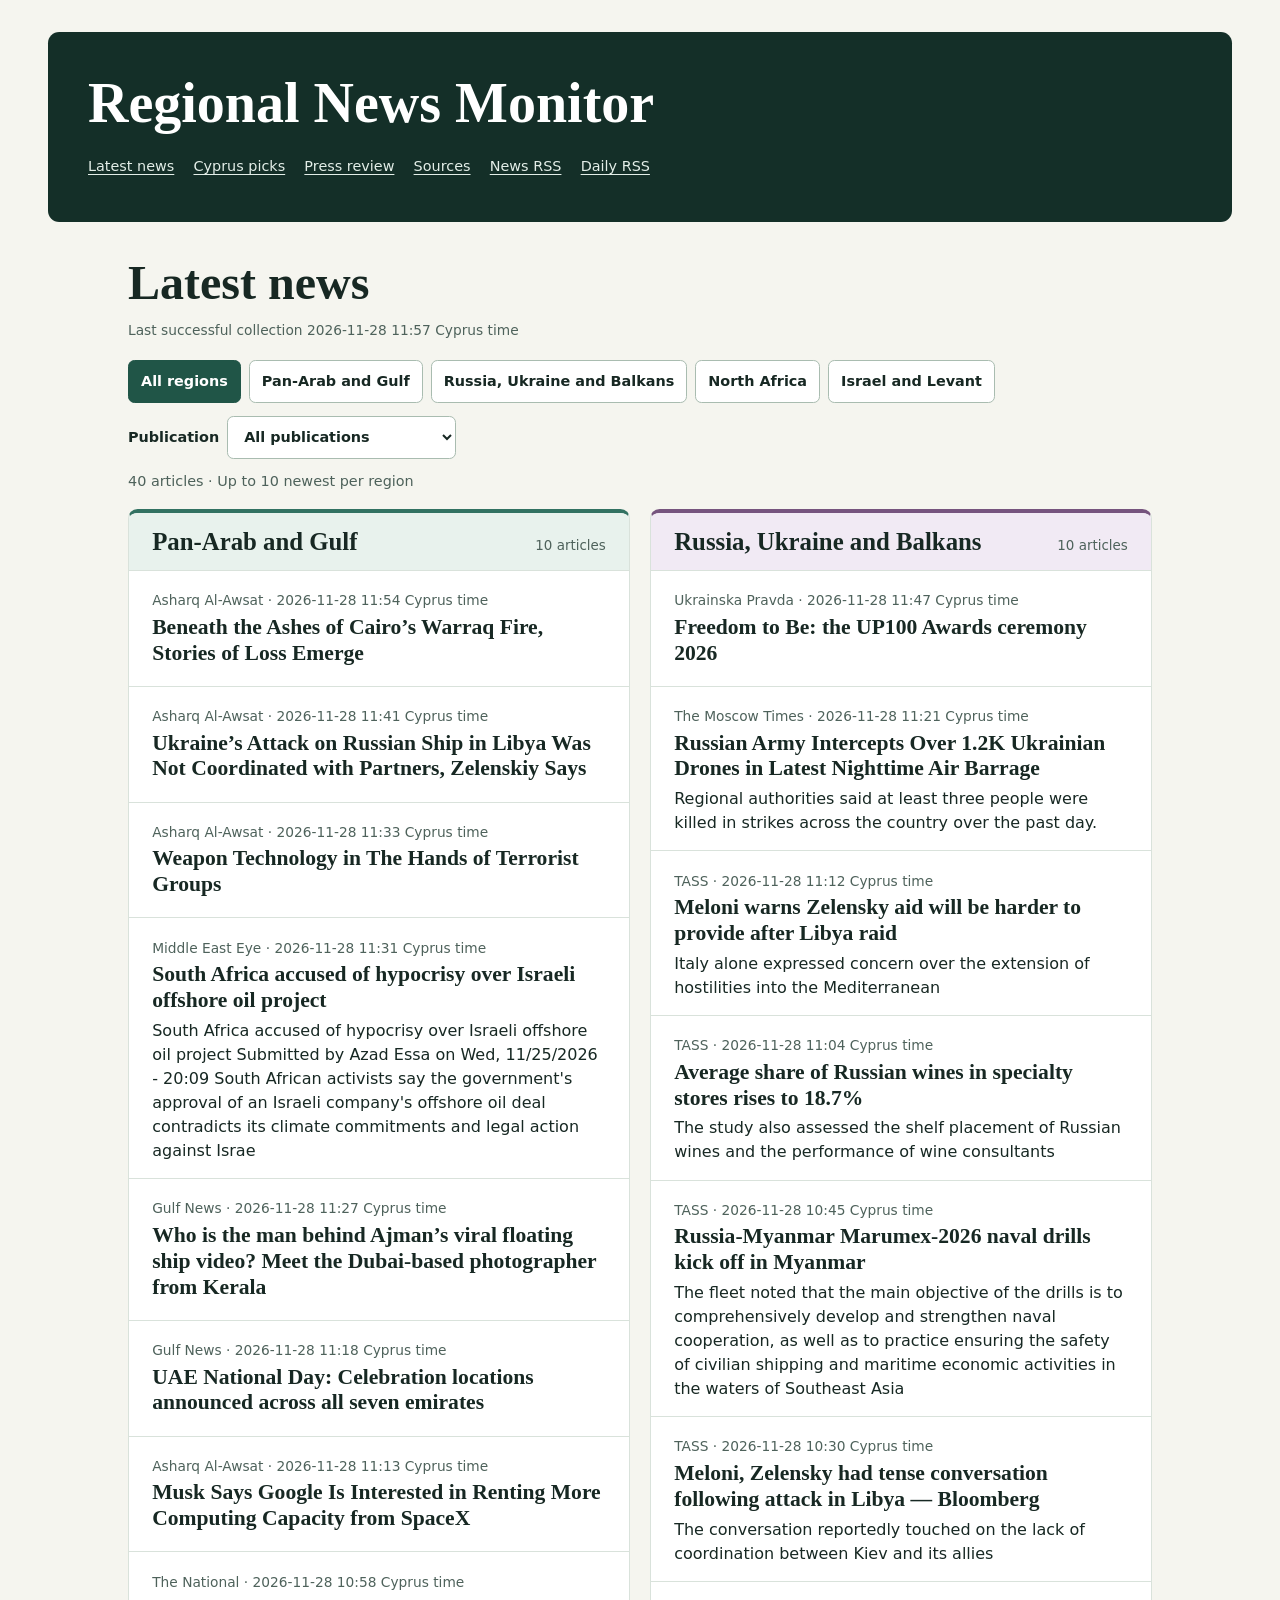
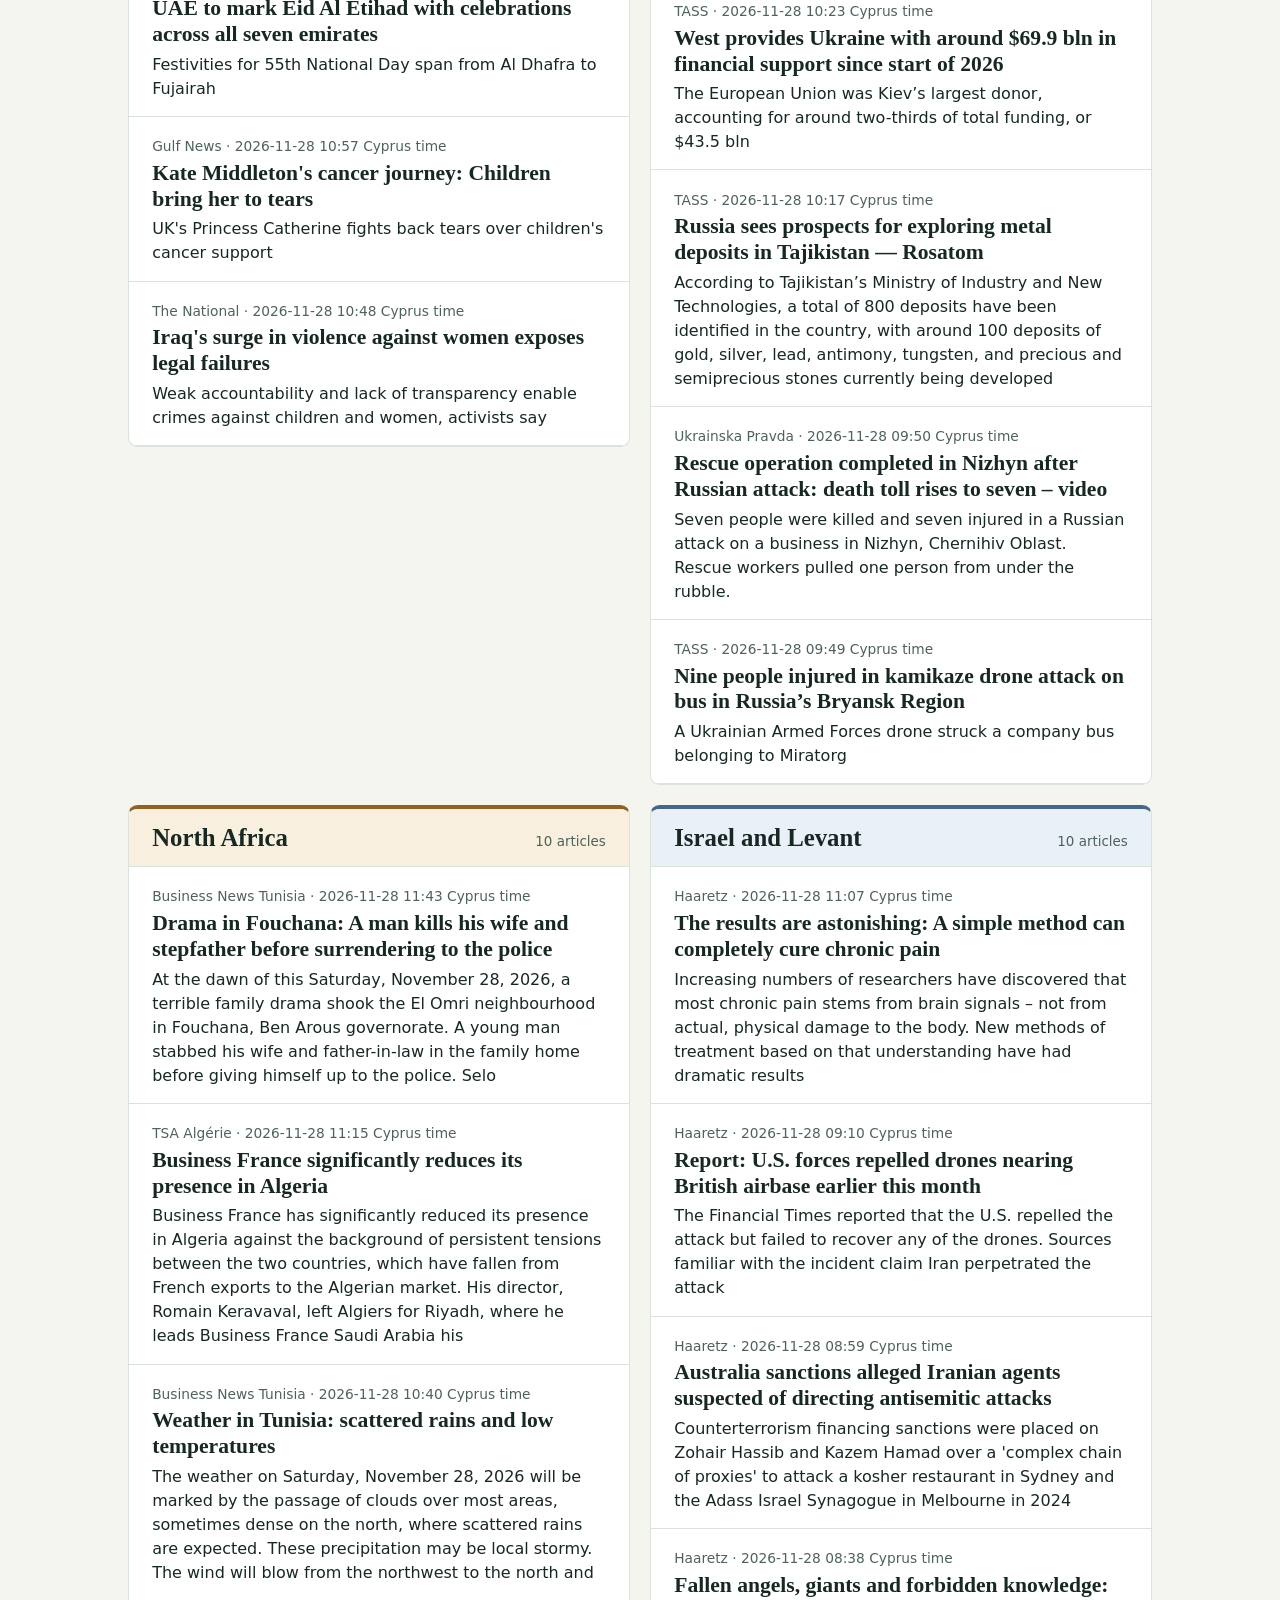
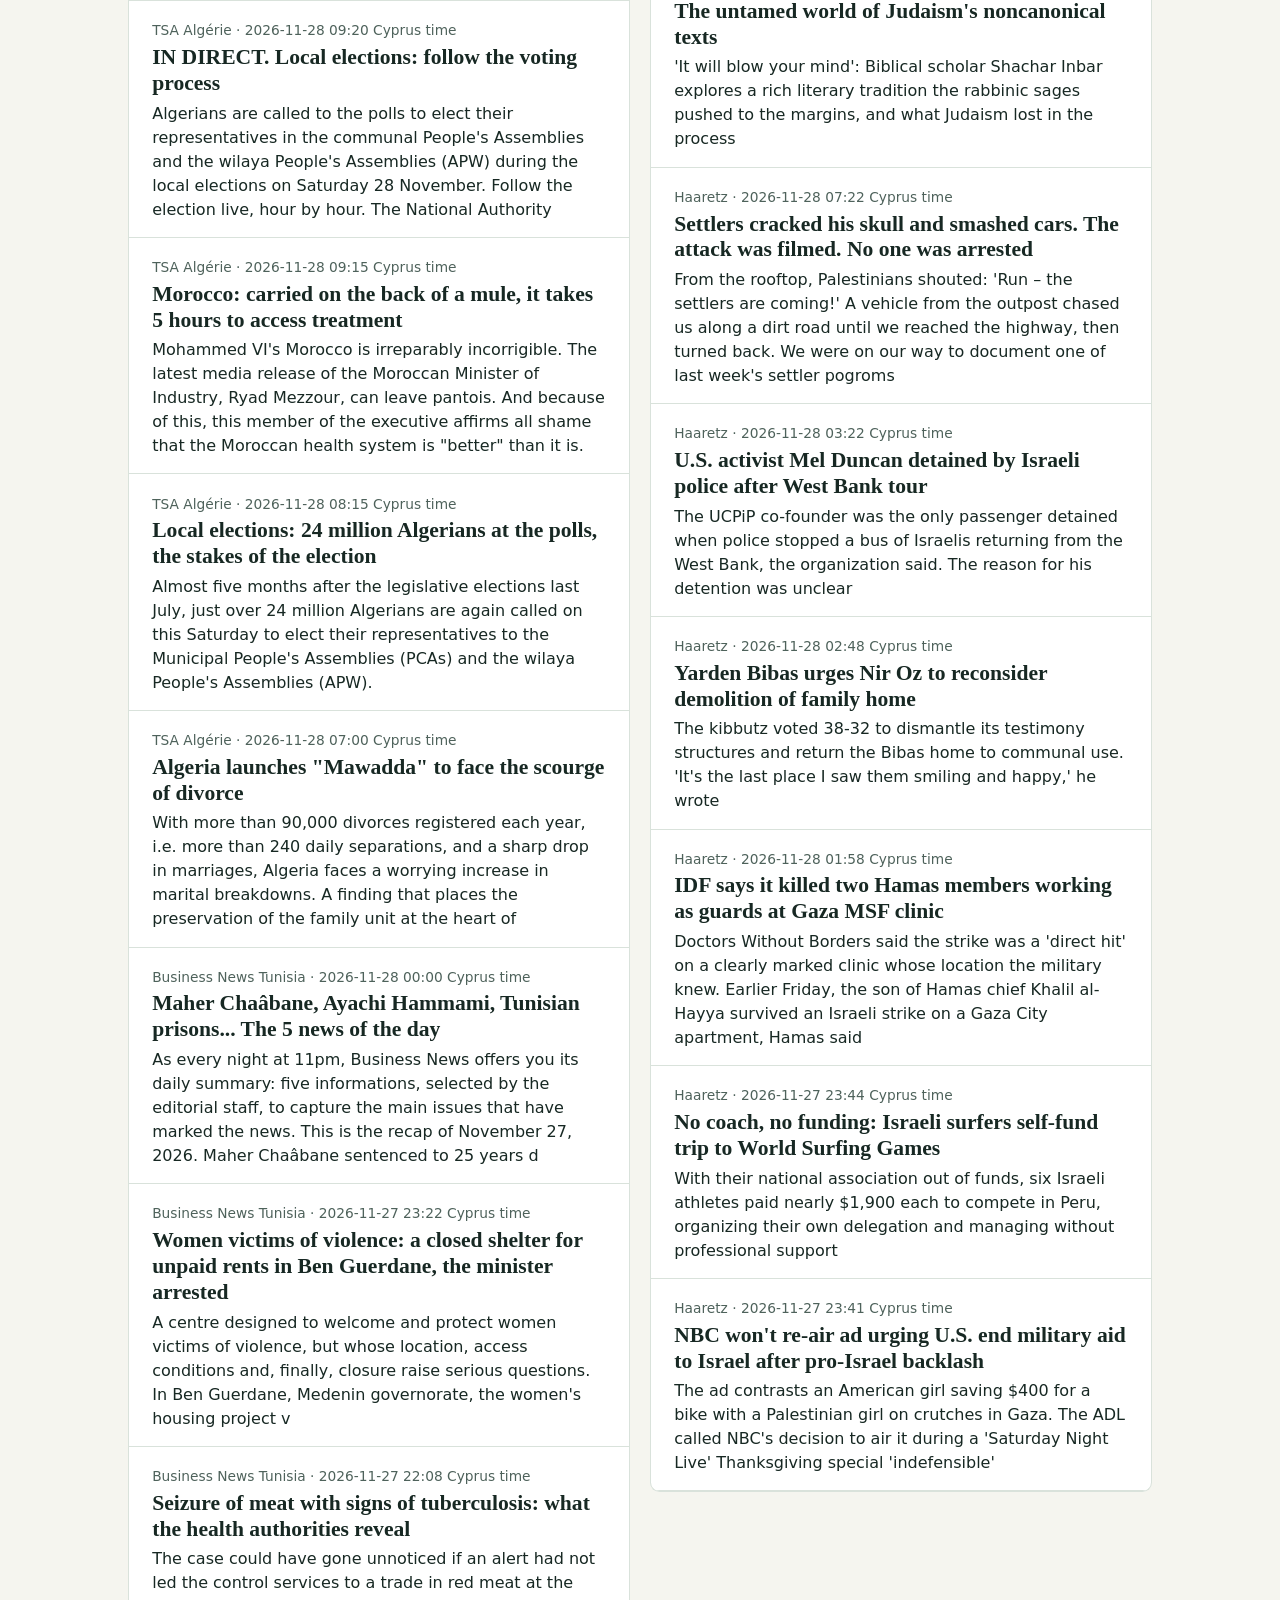
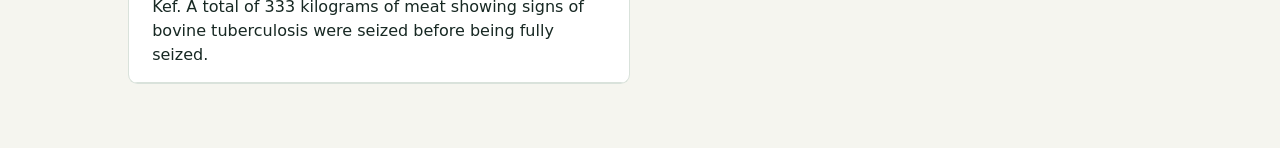
==== commit 861a6dc1: "Update newsroom feeds and archive" ====
--- a/index.html
+++ b/index.html
@@ -8,7 +8,7 @@
 <nav aria-label="Main"><a href="index.html">Latest news</a>
 <a href="cyprus/">Cyprus picks</a><a href="archive/">Press review</a><a href="sources/">Sources</a>
 <a href="feed.xml">News RSS</a><a href="daily.xml">Daily RSS</a></nav></header>
-<main><h1>Latest news</h1><p class="meta">Last successful collection <time>2026-11-28 10:58 Cyprus time</time></p>
+<main><h1>Latest news</h1><p class="meta">Last successful collection <time>2026-11-28 11:57 Cyprus time</time></p>
 <div class="filters"><label>Region <select id="region"><option value="">All regions</option><option>Israel and Levant</option><option>North Africa</option><option>Pan-Arab and Gulf</option><option>Russia, Ukraine and Balkans</option></select></label>
 <label>Publication <select id="source"><option value="">All publications</option><option>Ahram Online</option><option>Arab News</option><option>Asharq Al-Awsat</option><option>Balkan Insight</option><option>Business News Tunisia</option><option>Enab Baladi</option><option>Gulf News</option><option>Haaretz</option><option>Libya Herald</option><option>L’Orient Today</option><option>Middle East Eye</option><option>TASS</option><option>TSA Algérie</option><option>The Jordan Times</option><option>The Moscow Times</option><option>The National</option><option>The Times of Israel</option><option>Ukrainska Pravda</option></select></label></div>
-<p id="empty" hidden>No articles match these filters.</p><script defer src="filters.js?v=regional-grid"></script><article data-source="The National" data-region="Pan-Arab and Gulf"><p class="meta">The National · <time datetime="2026-11-28T08:48:51+00:00">2026-11-28 10:48 Cyprus time</time></p><h2><a href="https://www.thenationalnews.com/news/mena/2026/11/28/iraqs-surge-in-violence-against-women-exposes-legal-failures/">Iraq&#x27;s surge in violence against women exposes legal failures</a></h2><p>Weak accountability and lack of transparency enable crimes against children and women, activists say</p></article><article data-source="TASS" data-region="Russia, Ukraine and Balkans"><p class="meta">TASS · <time datetime="2026-11-28T08:45:50+00:00">2026-11-28 10:45 Cyprus time</time></p><h2><a href="https://tass.com/defense/2226357">Russia-Myanmar Marumex-2026 naval drills kick off in Myanmar</a></h2><p>The fleet noted that the main objective of the drills is to comprehensively develop and strengthen naval cooperation, as well as to practice ensuring the safety of civilian shipping and maritime economic activities in the waters of Southeast Asia</p></article><article data-source="Business News Tunisia" data-region="North Africa"><p class="meta">Business News Tunisia · <time datetime="2026-11-28T08:40:43+00:00">2026-11-28 10:40 Cyprus time</time></p><h2><a href="https://businessnews.com.tn/2026/11/28/meteo-en-tunisie-des-pluies-eparses-et-des-temperatures-en-baisse/1431188/">Weather in Tunisia: scattered rains and low temperatures</a></h2><p>The weather on Saturday, November 28, 2026 will be marked by the passage of clouds over most areas, sometimes dense on the north, where scattered rains are expected. These precipitation may be locally stormy. The wind will blow from the northwest to the north and</p></article><article data-source="Asharq Al-Awsat" data-region="Pan-Arab and Gulf"><p class="meta">Asharq Al-Awsat · <time datetime="2026-11-28T08:33:44+00:00">2026-11-28 10:33 Cyprus time</time></p><h2><a href="https://english.aawsat.com/node/5346549">Kuwait, Qatar Condemn Continued Houthi Attacks Against Saudi Arabia</a></h2><p></p></article><article data-source="TASS" data-region="Russia, Ukraine and Balkans"><p class="meta">TASS · <time datetime="2026-11-28T08:30:54+00:00">2026-11-28 10:30 Cyprus time</time></p><h2><a href="https://tass.com/world/2226355">Meloni, Zelensky had tense conversation following attack in Libya — Bloomberg</a></h2><p>The conversation reportedly touched on the lack of coordination between Kiev and its allies</p></article><article data-source="Gulf News" data-region="Pan-Arab and Gulf"><p class="meta">Gulf News · <time datetime="2026-11-28T08:30:32+00:00">2026-11-28 10:30 Cyprus time</time></p><h2><a href="https://gulfnews.com/world/americas/canada-prosecutors-seek-25-year-jail-term-for-suicide-poison-seller-1.500763681">Canada prosecutors seek 25-year jail term for suicide poison seller</a></h2><p>Prosecutors seek 25-year sentence for Canada suicide poison seller</p></article><article data-source="The National" data-region="Pan-Arab and Gulf"><p class="meta">The National · <time datetime="2026-11-28T08:30:12+00:00">2026-11-28 10:30 Cyprus time</time></p><h2><a href="https://www.thenationalnews.com/business/2026/11/28/borouge-international-expected-to-post-outstanding-profitability-fitch-says/">Borouge International expected to post &#x27;outstanding&#x27; profitability, Fitch says</a></h2><p>Adnoc-backed chemicals company gets A- rating and is &#x27;strategically positioned&#x27; to serve main chemical markets</p></article><article data-source="Gulf News" data-region="Pan-Arab and Gulf"><p class="meta">Gulf News · <time datetime="2026-11-28T08:23:38+00:00">2026-11-28 10:23 Cyprus time</time></p><h2><a href="https://gulfnews.com/world/asia/india/indias-bullet-train-could-the-delhi-mumbai-journey-take-just-six-hours-1.500764004">India&#x27;s bullet train: Could the Delhi-Mumbai journey take just six hours?</a></h2><p></p></article><article data-source="TASS" data-region="Russia, Ukraine and Balkans"><p class="meta">TASS · <time datetime="2026-11-28T08:23:16+00:00">2026-11-28 10:23 Cyprus time</time></p><h2><a href="https://tass.com/world/2226353">West provides Ukraine with around $69.9 bln in financial support since start of 2026</a></h2><p>The European Union was Kiev’s largest donor, accounting for around two-thirds of total funding, or $43.5 bln</p></article><article data-source="Gulf News" data-region="Pan-Arab and Gulf"><p class="meta">Gulf News · <time datetime="2026-11-28T08:21:35+00:00">2026-11-28 10:21 Cyprus time</time></p><h2><a href="https://gulfnews.com/business/energy/adnoc-channels-dh307-billion-into-uae-economy-targets-another-dh220-billion-over-five-years-1.500764022">Adnoc channels Dh307 billion into UAE economy, targets another Dh220 billion over five years</a></h2><p></p></article><article data-source="TASS" data-region="Russia, Ukraine and Balkans"><p class="meta">TASS · <time datetime="2026-11-28T08:17:48+00:00">2026-11-28 10:17 Cyprus time</time></p><h2><a href="https://tass.com/economy/2226351">Russia sees prospects for exploring metal deposits in Tajikistan — Rosatom</a></h2><p>According to Tajikistan’s Ministry of Industry and New Technologies, a total of 800 deposits have been identified in the country, with around 100 deposits of gold, silver, lead, antimony, tungsten, and precious and semiprecious stones currently being developed</p></article><article data-source="Gulf News" data-region="Pan-Arab and Gulf"><p class="meta">Gulf News · <time datetime="2026-11-28T08:13:15+00:00">2026-11-28 10:13 Cyprus time</time></p><h2><a href="https://gulfnews.com/living-in-uae/transport/sharjah-police-warn-truck-drivers-of-dh1500-fine-and-12-black-points-for-lane-violations-1.500764015">Sharjah Police warn truck drivers of Dh1,500 fine and 12 black points for lane violations</a></h2><p></p></article><article data-source="Asharq Al-Awsat" data-region="Pan-Arab and Gulf"><p class="meta">Asharq Al-Awsat · <time datetime="2026-11-28T08:04:38+00:00">2026-11-28 10:04 Cyprus time</time></p><h2><a href="https://english.aawsat.com/node/5346543">Ship Hijacked off Southern Yemen Coast, Says Maritime Agency</a></h2><p></p></article><article data-source="Middle East Eye" data-region="Pan-Arab and Gulf"><p class="meta">Middle East Eye · <time datetime="2026-11-28T07:58:45+00:00">2026-11-28 09:58 Cyprus time</time></p><h2><a href="https://www.middleeasteye.net/live-blog/live-blog-update/morning-update-683">Morning update</a></h2><p>Morning update Good Morning Middle East Eye readers, If you are just joining us, here are key developments from across the region and beyond: *Two oil tankers have exploded and caught fire after striking mines near Oman&#x27;s Khasab port and in the eastern part of the Strait of Hormu</p></article><article data-source="Gulf News" data-region="Pan-Arab and Gulf"><p class="meta">Gulf News · <time datetime="2026-11-28T07:58:18+00:00">2026-11-28 09:58 Cyprus time</time></p><h2><a href="https://gulfnews.com/uae/environment/seven-waterfronts-30km-of-coastline-ajman-unveils-major-development-programme-1.500763997">Seven waterfronts, 30km of coastline: Ajman unveils major development programme</a></h2><p></p></article><article data-source="Gulf News" data-region="Pan-Arab and Gulf"><p class="meta">Gulf News · <time datetime="2026-11-28T07:56:48+00:00">2026-11-28 09:56 Cyprus time</time></p><h2><a href="https://gulfnews.com/world/americas/openai-accuses-apple-of-stealing-trade-secrets-in-countersuit-1.500763719">OpenAI accuses Apple of stealing trade secrets in countersuit</a></h2><p>OpenAI countersues Apple in row over trade secrets, suppliers</p></article><article data-source="Middle East Eye" data-region="Pan-Arab and Gulf"><p class="meta">Middle East Eye · <time datetime="2026-11-28T07:55:46+00:00">2026-11-28 09:55 Cyprus time</time></p><h2><a href="https://www.middleeasteye.net/live-blog/live-blog-update/iranian-tennis-player-withdraws-itf-match-avoid-israeli-opponent">Iranian tennis player withdraws from ITF match to avoid Israeli opponent</a></h2><p>Iranian tennis player withdraws from ITF match to avoid Israeli opponent Iranian tennis player Ali Yazdani has withdrawn from the men’s doubles quarterfinals of the ITF World Tennis Tour in Antalya, Turkey, to avoid playing an opponent from Israel, according to Irna. Yazdani and </p></article><article data-source="Asharq Al-Awsat" data-region="Pan-Arab and Gulf"><p class="meta">Asharq Al-Awsat · <time datetime="2026-11-28T07:51:37+00:00">2026-11-28 09:51 Cyprus time</time></p><h2><a href="https://english.aawsat.com/node/5346541">An Explosion at a Middle School in Eastern Afghanistan Killed or Wounded Several Students</a></h2><p></p></article><article data-source="Ukrainska Pravda" data-region="Russia, Ukraine and Balkans"><p class="meta">Ukrainska Pravda · <time datetime="2026-11-28T07:50:00+00:00">2026-11-28 09:50 Cyprus time</time></p><h2><a href="https://www.pravda.com.ua/eng/news/2026/11/28/8065082/">Rescue operation completed in Nizhyn after Russian attack: death toll rises to seven – video</a></h2><p>Seven people were killed and seven injured in a Russian attack on a business in Nizhyn, Chernihiv Oblast. Rescue workers pulled one person from under the rubble.</p></article><article data-source="TASS" data-region="Russia, Ukraine and Balkans"><p class="meta">TASS · <time datetime="2026-11-28T07:49:10+00:00">2026-11-28 09:49 Cyprus time</time></p><h2><a href="https://tass.com/emergencies/2226349">Nine people injured in kamikaze drone attack on bus in Russia’s Bryansk Region</a></h2><p>A Ukrainian Armed Forces drone struck a company bus belonging to Miratorg</p></article><article data-source="Asharq Al-Awsat" data-region="Pan-Arab and Gulf"><p class="meta">Asharq Al-Awsat · <time datetime="2026-11-28T07:44:59+00:00">2026-11-28 09:44 Cyprus time</time></p><h2><a href="https://english.aawsat.com/node/5346538">Global Fashion Brands Shift Orders from Bangladesh to India amid Unrest</a></h2><p></p></article><article data-source="Gulf News" data-region="Pan-Arab and Gulf"><p class="meta">Gulf News · <time datetime="2026-11-28T07:43:59+00:00">2026-11-28 09:43 Cyprus time</time></p><h2><a href="https://gulfnews.com/uae/how-much-electricity-could-you-save-by-raising-your-ac-thermostat-by-1c-1.500763993">How much electricity could you save by raising your AC thermostat by 1°C?</a></h2><p></p></article><article data-source="TASS" data-region="Russia, Ukraine and Balkans"><p class="meta">TASS · <time datetime="2026-11-28T07:40:37+00:00">2026-11-28 09:40 Cyprus time</time></p><h2><a href="https://tass.com/economy/2226347">TASS: Europe withdraws record volume of gas from storage in first month of heating season</a></h2><p>European countries have already used up 18% of the volumes injected during the summer</p></article><article data-source="Gulf News" data-region="Pan-Arab and Gulf"><p class="meta">Gulf News · <time datetime="2026-11-28T07:40:29+00:00">2026-11-28 09:40 Cyprus time</time></p><h2><a href="https://gulfnews.com/uae/people/850km-for-a-cause-uae-bikers-support-workers-through-national-day-ride-1.500763966">850km for a cause: UAE bikers support workers through National Day ride</a></h2><p></p></article><article data-source="Middle East Eye" data-region="Pan-Arab and Gulf"><p class="meta">Middle East Eye · <time datetime="2026-11-28T07:38:28+00:00">2026-11-28 09:38 Cyprus time</time></p><h2><a href="https://www.middleeasteye.net/live-blog/live-blog-update/israeli-gunfire-kills-palestinian-child-gazas-khan-younis">Israeli gunfire kills Palestinian child in Gaza&#x27;s Khan Younis</a></h2><p>Israeli gunfire kills Palestinian child in Gaza&#x27;s Khan Younis A Palestinian child was wounded by Israeli forces&#x27; gunfire early Saturday in the city of Khan Younis, south of the Gaza Strip, Wafa reported. Israeli forces continued artillery shelling and machine-gun fire from tanks,</p></article><article data-source="Gulf News" data-region="Pan-Arab and Gulf"><p class="meta">Gulf News · <time datetime="2026-11-28T07:35:26+00:00">2026-11-28 09:35 Cyprus time</time></p><h2><a href="https://gulfnews.com/world/americas/peru-military-helicopter-crash-kills-eight-pilot-survives-1.500763788">Peru military helicopter crash kills eight, pilot survives</a></h2><p>Eight killed in Peru military helicopter crash</p></article><article data-source="Asharq Al-Awsat" data-region="Pan-Arab and Gulf"><p class="meta">Asharq Al-Awsat · <time datetime="2026-11-28T07:31:23+00:00">2026-11-28 09:31 Cyprus time</time></p><h2><a href="https://english.aawsat.com/node/5346534">Report: Russian Military Flotilla Bound for Libya Turns Around After Warship Sunk on November 22</a></h2><p></p></article><article data-source="The National" data-region="Pan-Arab and Gulf"><p class="meta">The National · <time datetime="2026-11-28T07:31:13+00:00">2026-11-28 09:31 Cyprus time</time></p><h2><a href="https://www.thenationalnews.com/news/mena/2026/11/28/un-special-rapporteur-francesca-albanese-denied-entry-to-costa-rica/">UN special rapporteur Francesca Albanese denied entry to Costa Rica</a></h2><p>Country cites national security for barring outspoken critic of Israel and US over war in Gaza</p></article><article data-source="Gulf News" data-region="Pan-Arab and Gulf"><p class="meta">Gulf News · <time datetime="2026-11-28T07:30:49+00:00">2026-11-28 09:30 Cyprus time</time></p><h2><a href="https://gulfnews.com/uae/dubai-launches-worlds-first-smart-housing-passport-to-give-homes-a-digital-identity-1.500763963">Dubai launches world’s first smart housing passport to give homes a digital identity</a></h2><p></p></article><article data-source="Ukrainska Pravda" data-region="Russia, Ukraine and Balkans"><p class="meta">Ukrainska Pravda · <time datetime="2026-11-28T07:29:00+00:00">2026-11-28 09:29 Cyprus time</time></p><h2><a href="https://www.pravda.com.ua/eng/news/2026/11/28/8065081/">Hungary lifts entry ban on Robert &quot;Magyar&quot; Brovdi</a></h2><p>Hungary&#x27;s immigration authorities have removed the entry and residence ban imposed on Robert &quot;Magyar&quot; Brovdi in August 2025 following attacks on the Druzhba oil pipeline.</p></article><article data-source="Gulf News" data-region="Pan-Arab and Gulf"><p class="meta">Gulf News · <time datetime="2026-11-28T07:28:40+00:00">2026-11-28 09:28 Cyprus time</time></p><h2><a href="https://gulfnews.com/world/americas/pentagon-refuses-to-confirm-reported-hack-of-air-force-cloud-system-1.500763835">Pentagon refuses to confirm reported hack of Air Force cloud system</a></h2><p>US military says cyber systems secure after reports of Air Force hack</p></article><article data-source="Gulf News" data-region="Pan-Arab and Gulf"><p class="meta">Gulf News · <time datetime="2026-11-28T07:26:12+00:00">2026-11-28 09:26 Cyprus time</time></p><h2><a href="https://gulfnews.com/world/asia/india/bisleri-under-fresh-scrutiny-after-bacteria-detected-in-water-sample-1.500763976">Bisleri under fresh scrutiny after bacteria detected in water sample</a></h2><p></p></article><article data-source="Middle East Eye" data-region="Pan-Arab and Gulf"><p class="meta">Middle East Eye · <time datetime="2026-11-28T07:25:34+00:00">2026-11-28 09:25 Cyprus time</time></p><h2><a href="https://www.middleeasteye.net/live-blog/live-blog-update/banana-republic-again-former-costa-rican-president-slams-albanese-ban">&#x27;Banana republic again&#x27;: Former Costa Rican president slams Albanese ban</a></h2><p>&#x27;Banana republic again&#x27;: Former Costa Rican president slams Albanese ban Former Costa Rican president and Nobel Peace Prize Laureate Oscar Arias Sanchez has criticised the government for denying entry to Francesca Albanese, the United Nations special rapporteur on the occupied Pa</p></article><article data-source="Asharq Al-Awsat" data-region="Pan-Arab and Gulf"><p class="meta">Asharq Al-Awsat · <time datetime="2026-11-28T07:23:02+00:00">2026-11-28 09:23 Cyprus time</time></p><h2><a href="https://english.aawsat.com/node/5346531">Iran’s Flogging of Singer Was Warning from Anxious Hardliners, Insiders Say</a></h2><p></p></article><article data-source="Asharq Al-Awsat" data-region="Pan-Arab and Gulf"><p class="meta">Asharq Al-Awsat · <time datetime="2026-11-28T07:22:23+00:00">2026-11-28 09:22 Cyprus time</time></p><h2><a href="https://english.aawsat.com/node/5346529">Trump Says Putin Can Come to G20 If He Wants</a></h2><p></p></article><article data-source="TSA Algérie" data-region="North Africa"><p class="meta">TSA Algérie · <time datetime="2026-11-28T07:20:19+00:00">2026-11-28 09:20 Cyprus time</time></p><h2><a href="https://www.tsa-algerie.com/en-direct-elections-locales-suivez-le-deroulement-du-scrutin/">IN DIRECT. Local elections: follow the voting process</a></h2><p>Algerians are called to the polls to elect their representatives in the communal People&#x27;s Assemblies and the wilaya People&#x27;s Assemblies (APW) during the local elections on Saturday 28 November. Follow the vote live, hour by hour. The National Authority</p></article><article data-source="TSA Algérie" data-region="North Africa"><p class="meta">TSA Algérie · <time datetime="2026-11-28T07:15:39+00:00">2026-11-28 09:15 Cyprus time</time></p><h2><a href="https://www.tsa-algerie.com/maroc-transportee-a-dos-de-mulet-elle-met-5-heures-pour-acceder-aux-soins/">Morocco: carried on the back of a mule, it takes 5 hours to access treatment</a></h2><p>Mohammed VI&#x27;s Morocco is irreparably incorrigible. The latest media release of the Moroccan Minister of Industry, Ryad Mezzour, can leave pantois. And because of this, this member of the executive affirms all shame that the Moroccan health system is &quot;better&quot; than it is.</p></article><article data-source="Asharq Al-Awsat" data-region="Pan-Arab and Gulf"><p class="meta">Asharq Al-Awsat · <time datetime="2026-11-28T07:12:12+00:00">2026-11-28 09:12 Cyprus time</time></p><h2><a href="https://english.aawsat.com/node/5346527">OpenAI Countersues Apple in Row Over Trade Secrets, Suppliers</a></h2><p></p></article><article data-source="Gulf News" data-region="Pan-Arab and Gulf"><p class="meta">Gulf News · <time datetime="2026-11-28T07:11:05+00:00">2026-11-28 09:11 Cyprus time</time></p><h2><a href="https://gulfnews.com/world/europe/croatia-rocked-by-fresh-abuse-claims-after-psychiatric-patients-death-1.500763935">Croatia rocked by fresh abuse claims after psychiatric patient’s death</a></h2><p>Croatia psychiatric patient death prompts new abuse allegations</p></article><article data-source="Gulf News" data-region="Pan-Arab and Gulf"><p class="meta">Gulf News · <time datetime="2026-11-28T07:10:56+00:00">2026-11-28 09:10 Cyprus time</time></p><h2><a href="https://gulfnews.com/uae/uae-residents-update-regional-tensions-mecca-pact-and-hormuz-standoff-1.500763959">UAE residents&#x27; update: Regional tensions, Mecca pact and Hormuz standoff</a></h2><p></p></article><article data-source="Haaretz" data-region="Israel and Levant"><p class="meta">Haaretz · <time datetime="2026-11-28T07:10:43+00:00">2026-11-28 09:10 Cyprus time</time></p><h2><a href="https://www.haaretz.com/world-news/europe/2026-11-28/ty-article/.premium/report-about-half-a-dozen-drones-repelled-near-u-k-base-earlier-this-month/000001a2-20d3-d62f-a5ff-efdb169f0000">Report: U.S. forces repelled drones nearing British airbase earlier this month</a></h2><p>The Financial Times reported that the U.S. repelled the attack but failed to recover any of the drones. Sources familiar with the incident claim Iran perpetrated the attack</p></article><article data-source="Ukrainska Pravda" data-region="Russia, Ukraine and Balkans"><p class="meta">Ukrainska Pravda · <time datetime="2026-11-28T07:07:00+00:00">2026-11-28 09:07 Cyprus time</time></p><h2><a href="https://www.pravda.com.ua/eng/news/2026/11/28/8065080/">Russia kills four people and injures eight in Donetsk Oblast</a></h2><p>Russian strikes on Donetsk Oblast on 27 November killed three people in Sloviansk and one in Malotaranivka, while eight people were injured across three settlements.</p></article><article data-source="Asharq Al-Awsat" data-region="Pan-Arab and Gulf"><p class="meta">Asharq Al-Awsat · <time datetime="2026-11-28T07:03:08+00:00">2026-11-28 09:03 Cyprus time</time></p><h2><a href="https://english.aawsat.com/node/5346526">US Shoppers Confront Uphill Battle in Black Friday Discount Quest</a></h2><p></p></article><article data-source="Asharq Al-Awsat" data-region="Pan-Arab and Gulf"><p class="meta">Asharq Al-Awsat · <time datetime="2026-11-28T07:02:58+00:00">2026-11-28 09:02 Cyprus time</time></p><h2><a href="https://english.aawsat.com/node/5346525">US Military Repelled Drones at UK Airbase this Month, FT Reports</a></h2><p></p></article><article data-source="Haaretz" data-region="Israel and Levant"><p class="meta">Haaretz · <time datetime="2026-11-28T06:59:00+00:00">2026-11-28 08:59 Cyprus time</time></p><h2><a href="https://www.haaretz.com/world-news/asia-and-australia/2026-11-28/ty-article/australia-sanctions-iranian-agents-suspected-of-directing-antisemitic-attacks/000001a2-1e30-ded0-a5b6-de30a7550000">Australia sanctions alleged Iranian agents suspected of directing antisemitic attacks</a></h2><p>Counterterrorism financing sanctions were placed on Zohair Hassib and ‌Kazem Hamad over a &#x27;complex chain of proxies&#x27; to attack a kosher restaurant in Sydney and the Adass Israel Synagogue in Melbourne in 2024</p></article><article data-source="Asharq Al-Awsat" data-region="Pan-Arab and Gulf"><p class="meta">Asharq Al-Awsat · <time datetime="2026-11-28T06:58:49+00:00">2026-11-28 08:58 Cyprus time</time></p><h2><a href="https://english.aawsat.com/node/5346524">China’s Premium Puffer Jacket Push Meets Consumer Resistance</a></h2><p></p></article><article data-source="Asharq Al-Awsat" data-region="Pan-Arab and Gulf"><p class="meta">Asharq Al-Awsat · <time datetime="2026-11-28T06:52:58+00:00">2026-11-28 08:52 Cyprus time</time></p><h2><a href="https://english.aawsat.com/node/5346523">Tiny Bee Hotels Open a Hidden World of City Pollinators in South Africa</a></h2><p></p></article><article data-source="Middle East Eye" data-region="Pan-Arab and Gulf"><p class="meta">Middle East Eye · <time datetime="2026-11-28T06:52:40+00:00">2026-11-28 08:52 Cyprus time</time></p><h2><a href="https://www.middleeasteye.net/live-blog/live-blog-update/israeli-jets-carry-out-air-raid-lebanese-town-nabatieh-nna-reports">Israeli jets carry out air raid on Lebanese town in Nabatieh, NNA reports</a></h2><p>Israeli jets carry out air raid on Lebanese town in Nabatieh, NNA reports Israeli jets have carried out a two-wave air raid on the town of Kfar Tibnit in southern Lebanon’s Nabatieh district, according to the country’s National News Agency. On Friday evening, Israeli forces carri</p></article><article data-source="Gulf News" data-region="Pan-Arab and Gulf"><p class="meta">Gulf News · <time datetime="2026-11-28T06:47:09+00:00">2026-11-28 08:47 Cyprus time</time></p><h2><a href="https://gulfnews.com/uae/abu-dhabi/uae-weekend-guide-where-to-watch-fireworks-drone-shows-and-air-displays-1.500763938">UAE weekend guide: Where to watch fireworks, drone shows and air displays</a></h2><p></p></article><article data-source="Asharq Al-Awsat" data-region="Pan-Arab and Gulf"><p class="meta">Asharq Al-Awsat · <time datetime="2026-11-28T06:46:14+00:00">2026-11-28 08:46 Cyprus time</time></p><h2><a href="https://english.aawsat.com/node/5346522">UN Rapporteur on Palestinian Rights to Leave for Mexico After Halted at Costa Rica Airport</a></h2><p></p></article><article data-source="Ukrainska Pravda" data-region="Russia, Ukraine and Balkans"><p class="meta">Ukrainska Pravda · <time datetime="2026-11-28T06:45:00+00:00">2026-11-28 08:45 Cyprus time</time></p><h2><a href="https://www.pravda.com.ua/eng/news/2026/11/28/8065079/">Austrian far-right leader proposes deporting Syrians and Afghans to Ukraine in return for aid</a></h2><p>Herbert Kickl, leader of Austria&#x27;s Freedom Party, has argued that Syrian and Afghan refugees who cannot be returned to their home countries could help rebuild Ukraine after the war.</p></article><article data-source="TASS" data-region="Russia, Ukraine and Balkans"><p class="meta">TASS · <time datetime="2026-11-28T06:44:02+00:00">2026-11-28 08:44 Cyprus time</time></p><h2><a href="https://tass.com/defense/2226341">Russian forces strike energy and fuel facilities in Ukraine overnight</a></h2><p>Russian forces struck the Zarechye 110 kV power substation in the city of Belaya Tserkov, Kiev Region</p></article><article data-source="TASS" data-region="Russia, Ukraine and Balkans"><p class="meta">TASS · <time datetime="2026-11-28T06:41:27+00:00">2026-11-28 08:41 Cyprus time</time></p><h2><a href="https://tass.com/politics/2226343">Western politicians accustomed to building careers by blaming Russia — Foreign Ministry</a></h2><p>Ernest Chernukhin noted that Russia had &quot;already grown accustomed to accusations made without evidence&quot;</p></article><article data-source="Asharq Al-Awsat" data-region="Pan-Arab and Gulf"><p class="meta">Asharq Al-Awsat · <time datetime="2026-11-28T06:41:11+00:00">2026-11-28 08:41 Cyprus time</time></p><h2><a href="https://english.aawsat.com/node/5346519">Seoul Monitoring Signs of Possible Kim Jong Un Visit to China</a></h2><p></p></article><article data-source="Haaretz" data-region="Israel and Levant"><p class="meta">Haaretz · <time datetime="2026-11-28T06:38:27+00:00">2026-11-28 08:38 Cyprus time</time></p><h2><a href="https://www.haaretz.com/jewish/2026-11-28/ty-article-magazine/.highlight/fallen-angels-forbidden-secrets-the-untamed-world-of-jewish-noncanonical-texts/000001a2-0325-d9ff-a7b6-93af4e530000">Fallen angels, giants and forbidden knowledge: The untamed world of Judaism&#x27;s noncanonical texts</a></h2><p>&#x27;It will blow your mind&#x27;: Biblical scholar Shachar Inbar explores a rich literary tradition the rabbinic sages pushed to the margins, and what Judaism lost in the process</p></article><article data-source="TASS" data-region="Russia, Ukraine and Balkans"><p class="meta">TASS · <time datetime="2026-11-28T06:35:16+00:00">2026-11-28 08:35 Cyprus time</time></p><h2><a href="https://tass.com/defense/2226313">Air defenses destroy 120 UAVs over Russia’s Kaluga Region</a></h2><p>According to preliminary information, drone debris partially damaged the roof and windows of a country house on the outskirts of Kaluga as a result of the attack</p></article><article data-source="Asharq Al-Awsat" data-region="Pan-Arab and Gulf"><p class="meta">Asharq Al-Awsat · <time datetime="2026-11-28T06:34:33+00:00">2026-11-28 08:34 Cyprus time</time></p><h2><a href="https://english.aawsat.com/node/5346517">North Korea and Russia Discuss Promoting Trade and Cooperation in Science and Technology</a></h2><p></p></article><article data-source="Middle East Eye" data-region="Pan-Arab and Gulf"><p class="meta">Middle East Eye · <time datetime="2026-11-28T06:34:33+00:00">2026-11-28 08:34 Cyprus time</time></p><h2><a href="https://www.middleeasteye.net/live-blog/live-blog-update/ukmto-says-five-percent-ships-attacked-17-aug-sunk-or-lost">UKMTO says five percent of ships attacked since 17 Aug sunk or lost</a></h2><p>UKMTO says five percent of ships attacked since 17 Aug sunk or lost About 5 percent of vessels reported attacked in and around the Strait of Hormuz have been confirmed lost or sunk since the Iran-US Memorandum of Understanding expired on 17 August, according to the UK Maritime Tr</p></article><article data-source="Asharq Al-Awsat" data-region="Pan-Arab and Gulf"><p class="meta">Asharq Al-Awsat · <time datetime="2026-11-28T06:34:22+00:00">2026-11-28 08:34 Cyprus time</time></p><h2><a href="https://english.aawsat.com/node/5346516">Russia Downs Hundreds of Drones Headed for Moscow</a></h2><p></p></article><article data-source="TASS" data-region="Russia, Ukraine and Balkans"><p class="meta">TASS · <time datetime="2026-11-28T06:33:55+00:00">2026-11-28 08:33 Cyprus time</time></p><h2><a href="https://tass.com/world/2226315">Two Ukrainian intelligence officers arrested in Austria</a></h2><p>They are suspected of espionage</p></article><article data-source="TASS" data-region="Russia, Ukraine and Balkans"><p class="meta">TASS · <time datetime="2026-11-28T06:33:28+00:00">2026-11-28 08:33 Cyprus time</time></p><h2><a href="https://tass.com/defense/2226309">Over 50 UAVs destroyed over Russia’s Rostov Region</a></h2><p>Information regarding casualties and damage is being clarified</p></article><article data-source="TASS" data-region="Russia, Ukraine and Balkans"><p class="meta">TASS · <time datetime="2026-11-28T06:31:04+00:00">2026-11-28 08:31 Cyprus time</time></p><h2><a href="https://tass.com/politics/2226311">Russia rejects accusations of violating EU, NATO countries’ airspace — ambassador</a></h2><p>Russia has no interest in escalating tensions or entering into a direct military confrontation with NATO, Russian Ambassador to Canada Oleg Stepanov said</p></article><article data-source="TASS" data-region="Russia, Ukraine and Balkans"><p class="meta">TASS · <time datetime="2026-11-28T06:29:45+00:00">2026-11-28 08:29 Cyprus time</time></p><h2><a href="https://tass.com/defense/2226307">Air defenses destroy 123 drones approaching Moscow overnight</a></h2><p>A total of 462 UAVs were heading toward the Moscow region</p></article><article data-source="Ukrainska Pravda" data-region="Russia, Ukraine and Balkans"><p class="meta">Ukrainska Pravda · <time datetime="2026-11-28T06:29:00+00:00">2026-11-28 08:29 Cyprus time</time></p><h2><a href="https://www.pravda.com.ua/eng/news/2026/11/28/8065077/">Russia attacks Ukraine with 162 drones, hits recorded at 13 locations</a></h2><p>Russia launched 74 jet-powered drones as part of its overnight attack on Ukraine. Ukrainian air defences destroyed 54 of them, while drone strikes and falling debris were recorded at 20 locations in total.</p></article><article data-source="Asharq Al-Awsat" data-region="Pan-Arab and Gulf"><p class="meta">Asharq Al-Awsat · <time datetime="2026-11-28T06:26:39+00:00">2026-11-28 08:26 Cyprus time</time></p><h2><a href="https://english.aawsat.com/node/5346514">El Nino-linked Deluges Flood Cities in Peru, Ecuador</a></h2><p></p></article><article data-source="Asharq Al-Awsat" data-region="Pan-Arab and Gulf"><p class="meta">Asharq Al-Awsat · <time datetime="2026-11-28T06:20:57+00:00">2026-11-28 08:20 Cyprus time</time></p><h2><a href="https://english.aawsat.com/node/5346513">US Military Says Cyber Systems Secure after Reports of Air Force Hack</a></h2><p></p></article><article data-source="TSA Algérie" data-region="North Africa"><p class="meta">TSA Algérie · <time datetime="2026-11-28T06:15:11+00:00">2026-11-28 08:15 Cyprus time</time></p><h2><a href="https://www.tsa-algerie.com/elections-locales-24-millions-dalgeriens-aux-urnes-les-enjeux-du-scrutin/">Local elections: 24 million Algerians at the polls, the stakes of the election</a></h2><p>Almost five months after the legislative elections last July, just over 24 million Algerians are again called on this Saturday to elect their representatives to the Communal People&#x27;s Assemblies (PCAs) and the wilaya People&#x27;s Assemblies (APW).</p></article><article data-source="Middle East Eye" data-region="Pan-Arab and Gulf"><p class="meta">Middle East Eye · <time datetime="2026-11-28T06:08:55+00:00">2026-11-28 08:08 Cyprus time</time></p><h2><a href="https://www.middleeasteye.net/live-blog/live-blog-update/irans-navy-commander-says-countrys-maritime-ports-fully-operational">Iran&#x27;s navy commander says country&#x27;s maritime ports &#x27;fully operational&#x27;</a></h2><p>Iran&#x27;s navy commander says country&#x27;s maritime ports &#x27;fully operational&#x27; Iran’s Navy commander, Rear Admiral Shahram Irani, has said the country&#x27;s maritime ports were fully operational despite the &quot;enemy&#x27;s attempts to disrupt the economy&quot;, Mehr news agency reported, citing the sta</p></article><article data-source="Asharq Al-Awsat" data-region="Pan-Arab and Gulf"><p class="meta">Asharq Al-Awsat · <time datetime="2026-11-28T06:05:25+00:00">2026-11-28 08:05 Cyprus time</time></p><h2><a href="https://english.aawsat.com/node/5346511">Eisenkot Accuses Netanyahu&#x27;s Party of Stalling Israeli Coalition Talks</a></h2><p></p></article><article data-source="Asharq Al-Awsat" data-region="Pan-Arab and Gulf"><p class="meta">Asharq Al-Awsat · <time datetime="2026-11-28T05:57:14+00:00">2026-11-28 07:57 Cyprus time</time></p><h2><a href="https://english.aawsat.com/node/5346509">Sanchez Makes Last Bid to Beat the Right ahead of Spanish Vote</a></h2><p></p></article><article data-source="Ukrainska Pravda" data-region="Russia, Ukraine and Balkans"><p class="meta">Ukrainska Pravda · <time datetime="2026-11-28T05:50:00+00:00">2026-11-28 07:50 Cyprus time</time></p><h2><a href="https://www.pravda.com.ua/eng/news/2026/11/28/8065075/">Number of people injured in Dnipropetrovsk Oblast rises, child among them</a></h2><p>Russian attacks on Dnipropetrovsk Oblast have left five people injured, including a 15-year-old boy. A 26-year-old woman has been taken to hospital in a serious condition.</p></article><article data-source="Asharq Al-Awsat" data-region="Pan-Arab and Gulf"><p class="meta">Asharq Al-Awsat · <time datetime="2026-11-28T05:44:38+00:00">2026-11-28 07:44 Cyprus time</time></p><h2><a href="https://english.aawsat.com/node/5346508">Israeli Strike Kills Two Doctors Without Borders Staff in Gaza</a></h2><p></p></article><article data-source="Asharq Al-Awsat" data-region="Pan-Arab and Gulf"><p class="meta">Asharq Al-Awsat · <time datetime="2026-11-28T05:44:27+00:00">2026-11-28 07:44 Cyprus time</time></p><h2><a href="https://english.aawsat.com/node/5346507">Khalid bin Salman: Makkah Alliance Boosts Political, Defense Cooperation</a></h2><p></p></article><article data-source="Asharq Al-Awsat" data-region="Pan-Arab and Gulf"><p class="meta">Asharq Al-Awsat · <time datetime="2026-11-28T05:36:29+00:00">2026-11-28 07:36 Cyprus time</time></p><h2><a href="https://english.aawsat.com/node/5346505">Israeli Veteran Soldiers Protect Palestinians from Settler Attacks</a></h2><p></p></article><article data-source="Middle East Eye" data-region="Pan-Arab and Gulf"><p class="meta">Middle East Eye · <time datetime="2026-11-28T05:35:41+00:00">2026-11-28 07:35 Cyprus time</time></p><h2><a href="https://www.middleeasteye.net/live-blog/live-blog-update/us-activist-returning-west-bank-tour-detained-israeli-police-ucpip-says">US activist returning from West Bank tour detained by Israeli police, UCPiP says</a></h2><p>US activist returning from West Bank tour detained by Israeli police, UCPiP says Israeli police have detained Mel Duncan, co-founder of Unarmed Civilian Protection in Palestine (UCPiP), as he was returning to Tel Aviv after a tour of the occupied West Bank, the organisation said </p></article><article data-source="Asharq Al-Awsat" data-region="Pan-Arab and Gulf"><p class="meta">Asharq Al-Awsat · <time datetime="2026-11-28T05:26:57+00:00">2026-11-28 07:26 Cyprus time</time></p><h2><a href="https://english.aawsat.com/node/5346502">Coalition Destroys Cruise Missile Fired at Riyadh</a></h2><p></p></article><article data-source="Ukrainska Pravda" data-region="Russia, Ukraine and Balkans"><p class="meta">Ukrainska Pravda · <time datetime="2026-11-28T05:24:00+00:00">2026-11-28 07:24 Cyprus time</time></p><h2><a href="https://www.pravda.com.ua/eng/news/2026/11/28/8065074/">One person killed and five injured in Russian attacks on Zaporizhzhia Oblast</a></h2><p>Russian attacks targeted 49 settlements across Zaporizhzhia Oblast over the course of a day, with casualties recorded in the city of Zaporizhzhia and the Zaporizhzhia district.</p></article><article data-source="Haaretz" data-region="Israel and Levant"><p class="meta">Haaretz · <time datetime="2026-11-28T05:22:56+00:00">2026-11-28 07:22 Cyprus time</time></p><h2><a href="https://www.haaretz.com/israel-news/twilight-zone/2026-11-28/ty-article-magazine/.highlight/settlers-cracked-his-skull-the-attack-was-filmed-no-one-was-arrested/000001a2-207c-d62f-a5ff-ef7df42d0000">Settlers cracked his skull and smashed cars. The attack was filmed. No one was arrested</a></h2><p>From the rooftop, Palestinians shouted: &#x27;Run – the settlers are coming!&#x27; A vehicle from the outpost chased us along a dirt road until we reached the highway, then turned back. We were on our way to document one of last week&#x27;s settler pogroms</p></article><article data-source="Middle East Eye" data-region="Pan-Arab and Gulf"><p class="meta">Middle East Eye · <time datetime="2026-11-28T05:12:25+00:00">2026-11-28 07:12 Cyprus time</time></p><h2><a href="https://www.middleeasteye.net/live-blog/live-blog-update/centcom-rejects-irans-claims-warship-attack-hormuz-shipping-charges">Centcom rejects Iran&#x27;s claims on warship attack, Hormuz shipping charges</a></h2><p>Centcom rejects Iran&#x27;s claims on warship attack, Hormuz shipping charges The United States Central Command (Centcom) has refuted the Iranian military&#x27;s claim that Iran attacked the USS Abraham Lincoln on the first day of the war, or that the IRGC regained control of two Iranian o</p></article><article data-source="TSA Algérie" data-region="North Africa"><p class="meta">TSA Algérie · <time datetime="2026-11-28T05:00:37+00:00">2026-11-28 07:00 Cyprus time</time></p><h2><a href="https://www.tsa-algerie.com/lalgerie-lance-mawadda-pour-faire-face-au-fleau-du-divorce/">Algeria launches &quot;Mawadda&quot; to face the scourge of divorce</a></h2><p>With more than 90,000 divorces registered each year, i.e. more than 240 daily separations, and a sharp drop in marriages, Algeria faces a worrying increase in marital breakdowns. A finding that places the preservation of the family unit at the heart of</p></article><article data-source="TASS" data-region="Russia, Ukraine and Balkans"><p class="meta">TASS · <time datetime="2026-11-28T04:59:27+00:00">2026-11-28 06:59 Cyprus time</time></p><h2><a href="https://tass.com/politics/2226305">West pretends international humanitarian law does not apply to it — Russian envoy</a></h2><p>Rodion Miroshnik emphasized that no political or military expediency justifies the killing of civilians</p></article><article data-source="TASS" data-region="Russia, Ukraine and Balkans"><p class="meta">TASS · <time datetime="2026-11-28T04:51:39+00:00">2026-11-28 06:51 Cyprus time</time></p><h2><a href="https://tass.com/politics/2226303">Kiev escalates situation whenever settlement progress looms — envoy</a></h2><p>Rodion Miroshnik added that in this case the Ukrainian armed forces find &quot;some region that they try to block in every possible way&quot;</p></article><article data-source="Middle East Eye" data-region="Pan-Arab and Gulf"><p class="meta">Middle East Eye · <time datetime="2026-11-28T04:48:27+00:00">2026-11-28 06:48 Cyprus time</time></p><h2><a href="https://www.middleeasteye.net/live-blog/live-blog-update/albanese-says-costa-rican-police-refuse-release-her-despite-court-order">Albanese says Costa Rican police refuse to release her despite court order</a></h2><p>Albanese says Costa Rican police refuse to release her despite court order UN special rapporteur on the occupied Palestinian territory, Francesca Albanese, says Costa Rican immigration police are refusing to release her from an airport despite a Constitutional Court order allowin</p></article><article data-source="Ukrainska Pravda" data-region="Russia, Ukraine and Balkans"><p class="meta">Ukrainska Pravda · <time datetime="2026-11-28T04:34:00+00:00">2026-11-28 06:34 Cyprus time</time></p><h2><a href="https://www.pravda.com.ua/eng/news/2026/11/28/8065073/">Russia loses more than 2,800 soldiers over past day</a></h2><p>Ukraine&#x27;s General Staff has updated data on Russian losses: Russia lost 2,825 soldiers killed and wounded over the past day.</p></article><article data-source="TASS" data-region="Russia, Ukraine and Balkans"><p class="meta">TASS · <time datetime="2026-11-28T04:26:37+00:00">2026-11-28 06:26 Cyprus time</time></p><h2><a href="https://tass.com/world/2226301">Melania Trump says she continues humanitarian work on Russia, Ukraine</a></h2><p>The US first lady said she is working on reuniting families</p></article><article data-source="Gulf News" data-region="Pan-Arab and Gulf"><p class="meta">Gulf News · <time datetime="2026-11-28T04:23:47+00:00">2026-11-28 06:23 Cyprus time</time></p><h2><a href="https://gulfnews.com/business/aviation/uae-aviation-sector-expands-global-reach-with-airport-upgrades-and-new-routes-1.500763841">UAE aviation sector expands global reach with airport upgrades and new routes</a></h2><p></p></article><article data-source="TASS" data-region="Russia, Ukraine and Balkans"><p class="meta">TASS · <time datetime="2026-11-28T04:18:24+00:00">2026-11-28 06:18 Cyprus time</time></p><h2><a href="https://tass.com/world/2226299">Probe into Smolensk plane crash extended until December 31 — Polish prosecutors</a></h2><p>Spokesman Przemyslaw Nowak told Polsat that law enforcement authorities believe the crash was caused by a technical error during landing</p></article><article data-source="Middle East Eye" data-region="Pan-Arab and Gulf"><p class="meta">Middle East Eye · <time datetime="2026-11-28T03:55:53+00:00">2026-11-28 05:55 Cyprus time</time></p><h2><a href="https://www.middleeasteye.net/live-blog/live-blog-update/saudi-air-defences-destroy-houthi-cruise-missile-over-riyadh">Saudi air defences destroy Houthi cruise missile over Riyadh</a></h2><p>Saudi air defences destroy Houthi cruise missile over Riyadh Saudi Arabia’s air defences have intercepted and destroyed a cruise missile launched by Yemen’s Houthis towards Riyadh, Major General Turki al-Maliki, spokesman for the Saudi-led coalition forces, said on X. Meanwhile, </p></article><article data-source="TASS" data-region="Russia, Ukraine and Balkans"><p class="meta">TASS · <time datetime="2026-11-28T03:50:40+00:00">2026-11-28 05:50 Cyprus time</time></p><h2><a href="https://tass.com/politics/2226297">EU no longer wants Britain back — ex-Russian ambassador to UK</a></h2><p>According to Andrey Kelin, London and the EU may only be able to &quot;patch things up partially now&quot;</p></article><article data-source="TASS" data-region="Russia, Ukraine and Balkans"><p class="meta">TASS · <time datetime="2026-11-28T03:37:45+00:00">2026-11-28 05:37 Cyprus time</time></p><h2><a href="https://tass.com/world/2226295">Trump to keep suspense over his successor for as long as possible — NYP</a></h2><p>A source told the newspaper that the US president &quot;savors fomenting competition among his team&quot;</p></article><article data-source="Gulf News" data-region="Pan-Arab and Gulf"><p class="meta">Gulf News · <time datetime="2026-11-28T03:35:58+00:00">2026-11-28 05:35 Cyprus time</time></p><h2><a href="https://gulfnews.com/world/gulf/saudi/mecca-defence-alliance-saudi-arabia-pakistan-and-turkey-strengthen-defence-pact-1.500763818">Mecca defence alliance: Saudi Arabia, Pakistan and Turkey strengthen defence pact</a></h2><p></p></article><article data-source="Middle East Eye" data-region="Pan-Arab and Gulf"><p class="meta">Middle East Eye · <time datetime="2026-11-28T03:29:15+00:00">2026-11-28 05:29 Cyprus time</time></p><h2><a href="https://www.middleeasteye.net/live-blog/live-blog-update/houthi-attacks-kill-three-civilians-and-wound-three-others-taiz-report">Houthi attacks kill three civilians and wound three others in Taiz, report says</a></h2><p>Houthi attacks kill three civilians and wound three others in Taiz, report says Houthi attacks in Yemen&#x27;s Taiz province killed three civilians, including a child, according to the government-run Saba news agency. Houthi drone strikes, rocket fire and sniper attacks targeted resid</p></article><article data-source="TASS" data-region="Russia, Ukraine and Balkans"><p class="meta">TASS · <time datetime="2026-11-28T03:27:43+00:00">2026-11-28 05:27 Cyprus time</time></p><h2><a href="https://tass.com/world/2226293">Decision on further CSTO participation rests with Armenia — secretary general</a></h2><p>Taalatbek Masadykov noted that the organization does not seek to escalate the situation, &quot;but it cannot ignore the non-participation of one of its members in collective affairs&quot;</p></article><article data-source="Gulf News" data-region="Pan-Arab and Gulf"><p class="meta">Gulf News · <time datetime="2026-11-28T03:25:33+00:00">2026-11-28 05:25 Cyprus time</time></p><h2><a href="https://gulfnews.com/world/mena/us-iran-tensions-centcom-rejects-iranian-military-commanders-claims-over-naval-operations-1.500763812">US-Iran tensions: CENTCOM rejects Iranian military commander&#x27;s claims over naval operations</a></h2><p></p></article><article data-source="Gulf News" data-region="Pan-Arab and Gulf"><p class="meta">Gulf News · <time datetime="2026-11-28T03:08:49+00:00">2026-11-28 05:08 Cyprus time</time></p><h2><a href="https://gulfnews.com/world/mena/middle-east-tensions-saudi-arabia-pakistan-and-turkey-strengthen-defence-ties-us-blockade-and-iran-claims-1.500763810">Middle East tensions: Saudi Arabia, Pakistan and Turkey strengthen defence ties, US blockade and Iran claims</a></h2><p></p></article><article data-source="The National" data-region="Pan-Arab and Gulf"><p class="meta">The National · <time datetime="2026-11-28T03:00:00+00:00">2026-11-28 05:00 Cyprus time</time></p><h2><a href="https://www.thenationalnews.com/arts-culture/film-tv/2026/11/28/disneys-hexed-has-a-twist-that-changes-the-whole-story-heres-what-it-means/">Disney’s Hexed has a twist that changes the whole story – here’s what it means</a></h2><p>Director Jason Hand and co-director Josie Trinidad discuss the family relationships in the animated film</p></article><article data-source="The National" data-region="Pan-Arab and Gulf"><p class="meta">The National · <time datetime="2026-11-28T03:00:00+00:00">2026-11-28 05:00 Cyprus time</time></p><h2><a href="https://www.thenationalnews.com/business/energy/2026/11/28/brent-wti-and-the-benchmarks-that-determine-how-much-you-pay-for-petrol/">Brent, WTI and the benchmarks that determine how much you pay for petrol</a></h2><p>Location, quality and politics play key roles in determining pump prices</p></article><article data-source="Gulf News" data-region="Pan-Arab and Gulf"><p class="meta">Gulf News · <time datetime="2026-11-28T03:00:00+00:00">2026-11-28 05:00 Cyprus time</time></p><h2><a href="https://gulfnews.com/gn-focus/company-news/ain-gold-wallet-makes-saving-in-gold-and-silver-possible-from-just-dh1-and-is-now-expanding-to-oman-1.500760749">Ain Gold Wallet makes saving in gold and silver possible from just Dh1, and is now expanding to Oman</a></h2><p></p></article><article data-source="Gulf News" data-region="Pan-Arab and Gulf"><p class="meta">Gulf News · <time datetime="2026-11-28T03:00:00+00:00">2026-11-28 05:00 Cyprus time</time></p><h2><a href="https://gulfnews.com/uae/abu-dhabi/i-want-to-be-like-sanjay-leela-bhansali-emirati-filmmaker-tells-stories-from-home-1.500762833">&#x27;I want to be like Sanjay Leela Bhansali,&#x27; Emirati filmmaker tells stories from home</a></h2><p></p></article><article data-source="Middle East Eye" data-region="Pan-Arab and Gulf"><p class="meta">Middle East Eye · <time datetime="2026-11-28T02:59:26+00:00">2026-11-28 04:59 Cyprus time</time></p><h2><a href="https://www.middleeasteye.net/live-blog/live-blog-update/israeli-defence-minister-rejects-army-chiefs-call-detain-violent">Israeli defence minister rejects army chief&#x27;s call to detain violent settlers, report says</a></h2><p>Israeli defence minister rejects army chief&#x27;s call to detain violent settlers, report says Israeli Defence Minister Israel Katz has rejected a new request from military chief of staff Eyal Zamir to authorise administrative detention orders against Israeli settlers involved in att</p></article><article data-source="TASS" data-region="Russia, Ukraine and Balkans"><p class="meta">TASS · <time datetime="2026-11-28T02:47:57+00:00">2026-11-28 04:47 Cyprus time</time></p><h2><a href="https://tass.com/defense/2226291">Ukrainian forces lose over 210 troops in 24 hours from Battlegroup West actions</a></h2><p>The battlegroup destroyed 83 heavy combat multicopters and 46 drone control posts</p></article><article data-source="Gulf News" data-region="Pan-Arab and Gulf"><p class="meta">Gulf News · <time datetime="2026-11-28T02:43:54+00:00">2026-11-28 04:43 Cyprus time</time></p><h2><a href="https://gulfnews.com/uae/weather/uae-weather-five-days-of-possible-rainfall-forecast-including-national-day-1.500763798">UAE weather: Five days of possible rainfall forecast, including National Day</a></h2><p></p></article><article data-source="Gulf News" data-region="Pan-Arab and Gulf"><p class="meta">Gulf News · <time datetime="2026-11-28T02:30:28+00:00">2026-11-28 04:30 Cyprus time</time></p><h2><a href="https://gulfnews.com/uae/sharjah/whatsapp-location-pin-lured-young-man-to-deadly-desert-murder-trap-1.500763750">Sharjah: WhatsApp location pin lured young man into deadly desert murder trap</a></h2><p></p></article><article data-source="Gulf News" data-region="Pan-Arab and Gulf"><p class="meta">Gulf News · <time datetime="2026-11-28T02:29:58+00:00">2026-11-28 04:29 Cyprus time</time></p><h2><a href="https://gulfnews.com/world/americas/two-american-airlines-jets-clip-wings-while-taxiing-at-washington-airport-1.500763787">Two American Airlines jets clip wings while taxiing at Washington airport</a></h2><p></p></article><article data-source="Middle East Eye" data-region="Pan-Arab and Gulf"><p class="meta">Middle East Eye · <time datetime="2026-11-28T02:26:50+00:00">2026-11-28 04:26 Cyprus time</time></p><h2><a href="https://www.middleeasteye.net/live-blog/live-blog-update/yemeni-forces-claim-121-houthi-fighters-killed-726-attacks">Yemeni forces claim 121 Houthi fighters killed in 726 attacks</a></h2><p>Yemeni forces claim 121 Houthi fighters killed in 726 attacks Colonel Majed al-Nuzaili, spokesman for Yemen’s government forces, claimed as many as 726 attacks had been carried against Houthi positions over the past 24 hours. Al-Nuzaili said the operations, conducted as part of t</p></article><article data-source="Gulf News" data-region="Pan-Arab and Gulf"><p class="meta">Gulf News · <time datetime="2026-11-28T02:25:48+00:00">2026-11-28 04:25 Cyprus time</time></p><h2><a href="https://gulfnews.com/world/europe/spain-election-sanchezs-defiance-of-trump-may-not-save-him-as-voters-turn-against-him-1.500763794">Spain election: Sanchez&#x27;s defiance of Trump may not save him as voters turn against him</a></h2><p></p></article><article data-source="Gulf News" data-region="Pan-Arab and Gulf"><p class="meta">Gulf News · <time datetime="2026-11-28T02:06:00+00:00">2026-11-28 04:06 Cyprus time</time></p><h2><a href="https://gulfnews.com/business/markets/dubai-stocks-erase-war-losses-to-rank-among-gulfs-best-1.500763502">Dubai stocks erase war losses to rank among Gulf&#x27;s best</a></h2><p></p></article><article data-source="TASS" data-region="Russia, Ukraine and Balkans"><p class="meta">TASS · <time datetime="2026-11-28T02:04:15+00:00">2026-11-28 04:04 Cyprus time</time></p><h2><a href="https://tass.com/society/2226285">New York Post reports poor sales for Joe Biden’s memoirs</a></h2><p>According to the newspaper, only 21,000 copies of the book were sold over the first seven days</p></article><article data-source="The National" data-region="Pan-Arab and Gulf"><p class="meta">The National · <time datetime="2026-11-28T02:00:01+00:00">2026-11-28 04:00 Cyprus time</time></p><h2><a href="https://www.thenationalnews.com/news/uae/2026/11/28/how-uae-air-ambulance-operators-rose-to-challenge-of-regional-conflict/">How UAE air ambulance operators rose to challenge of regional conflict</a></h2><p>Bluedot boss reveals company&#x27;s response to changing demands and airspace restrictions</p></article><article data-source="Gulf News" data-region="Pan-Arab and Gulf"><p class="meta">Gulf News · <time datetime="2026-11-28T01:59:25+00:00">2026-11-28 03:59 Cyprus time</time></p><h2><a href="https://gulfnews.com/uae/ajman/uae-cargo-ship-appears-to-float-above-sea-off-ajman-in-viral-mirage-video-1.500763779">&#x27;Floating ship&#x27; off UAE: Ship appears to hover off Ajman as Dubai photographer&#x27;s video goes viral</a></h2><p></p></article><article data-source="Middle East Eye" data-region="Pan-Arab and Gulf"><p class="meta">Middle East Eye · <time datetime="2026-11-28T01:53:35+00:00">2026-11-28 03:53 Cyprus time</time></p><h2><a href="https://www.middleeasteye.net/live-blog/live-blog-update/denied-entry-francesca-albanese-leave-costa-rica-after-second-night">Denied entry, Francesca Albanese to leave Costa Rica after second night at airport</a></h2><p>Denied entry, Francesca Albanese to leave Costa Rica after second night at airport Francesca Albanese, the UN special rapporteur on the Palestinian territories, who was denied entry into Costa Rica, says she would leave the country on Saturday after spending two nights at the air</p></article><article data-source="TASS" data-region="Russia, Ukraine and Balkans"><p class="meta">TASS · <time datetime="2026-11-28T01:41:11+00:00">2026-11-28 03:41 Cyprus time</time></p><h2><a href="https://tass.com/world/2226283">French party leader calls von der Leyen’s extra 45 bln euro aid for Kiev ‘madness’</a></h2><p>Florian Philippot urged not to pay &quot;a single euro&quot;</p></article><article data-source="Gulf News" data-region="Pan-Arab and Gulf"><p class="meta">Gulf News · <time datetime="2026-11-28T01:38:33+00:00">2026-11-28 03:38 Cyprus time</time></p><h2><a href="https://gulfnews.com/world/europe/sanchez-makes-last-bid-to-beat-the-right-ahead-of-spanish-vote-2-1.500763777">Sanchez makes last bid to beat the right ahead of Spanish vote</a></h2><p></p></article><article data-source="TASS" data-region="Russia, Ukraine and Balkans"><p class="meta">TASS · <time datetime="2026-11-28T01:34:14+00:00">2026-11-28 03:34 Cyprus time</time></p><h2><a href="https://tass.com/politics/2226281">Russian embassy warns Rome that Italy could be Kiev’s next target after Libya</a></h2><p>The embassy noted that Ukraine&#x27;s policies involve efforts &quot;to drag as many countries as possible into the war against Russia&quot;</p></article><article data-source="Gulf News" data-region="Pan-Arab and Gulf"><p class="meta">Gulf News · <time datetime="2026-11-28T01:32:00+00:00">2026-11-28 03:32 Cyprus time</time></p><h2><a href="https://gulfnews.com/opinion/op-eds/fitness-is-not-a-size-rethinking-what-it-means-to-be-healthy-1.500763482">Fitness is not a size: Rethinking what it means to be healthy</a></h2><p></p></article><article data-source="Gulf News" data-region="Pan-Arab and Gulf"><p class="meta">Gulf News · <time datetime="2026-11-28T01:28:29+00:00">2026-11-28 03:28 Cyprus time</time></p><h2><a href="https://gulfnews.com/uae/dubai/dubai-court-awards-dh750000-to-delivery-driver-disabled-in-crash-1.500763564">Dubai court awards Dh750,000 to delivery driver disabled in crash</a></h2><p></p></article><article data-source="Middle East Eye" data-region="Pan-Arab and Gulf"><p class="meta">Middle East Eye · <time datetime="2026-11-28T01:26:01+00:00">2026-11-28 03:26 Cyprus time</time></p><h2><a href="https://www.middleeasteye.net/live-blog/live-blog-update/israeli-military-claims-msf-workers-killed-gaza-strike-were-hamas">Israeli military claims MSF workers killed in Gaza strike were Hamas members</a></h2><p>Israeli military claims MSF workers killed in Gaza strike were Hamas members The Israeli military has said the two Doctors Without Borders (MSF) workers -- Ahmed Sufyan Muhammad Ali Abu Hasira and Ma’ad Yousef Ali Sabeh -- killed in an air strike on a clinic in Gaza City were mem</p></article><article data-source="Ukrainska Pravda" data-region="Russia, Ukraine and Balkans"><p class="meta">Ukrainska Pravda · <time datetime="2026-11-28T01:26:00+00:00">2026-11-28 03:26 Cyprus time</time></p><h2><a href="https://www.pravda.com.ua/eng/news/2026/11/28/8065066/">Russia claims over 460 drones attacked Moscow and surrounding area</a></h2><p>Moscow Mayor Sergei Sobyanin has claimed that 462 drones flew towards Moscow and the surrounding area overnight. Flight restrictions were imposed at Vnukovo and Domodedovo airports.</p></article><article data-source="Haaretz" data-region="Israel and Levant"><p class="meta">Haaretz · <time datetime="2026-11-28T01:22:20+00:00">2026-11-28 03:22 Cyprus time</time></p><h2><a href="https://www.haaretz.com/israel-news/israel-crime/2026-11-28/ty-article/.premium/u-s-activist-mel-duncan-detained-by-israeli-police-after-west-bank-tour/000001a2-1de0-ded0-a5b6-dde006650000">U.S. activist Mel Duncan detained by Israeli police after West Bank tour</a></h2><p>The UCPiP co-founder was the only passenger detained when police stopped a bus of Israelis returning from the West Bank, the organization said. The reason for his detention was unclear</p></article><article data-source="Haaretz" data-region="Israel and Levant"><p class="meta">Haaretz · <time datetime="2026-11-28T00:48:53+00:00">2026-11-28 02:48 Cyprus time</time></p><h2><a href="https://www.haaretz.com/israel-news/2026-11-28/ty-article/.premium/yarden-bibas-pleads-with-nir-oz-to-reconsider-demolition-of-family-home/000001a2-1e87-d3c8-adab-9e87134e0000">Yarden Bibas urges Nir Oz to reconsider demolition of family home</a></h2><p>The kibbutz voted 38-32 to dismantle its testimony structures and return the Bibas home to communal use. &#x27;It&#x27;s the last place I saw them smiling and happy,&#x27; he wrote</p></article><article data-source="Middle East Eye" data-region="Pan-Arab and Gulf"><p class="meta">Middle East Eye · <time datetime="2026-11-28T00:47:05+00:00">2026-11-28 02:47 Cyprus time</time></p><h2><a href="https://www.middleeasteye.net/live-blog/live-blog-update/mecca-alliance-meet-stresses-need-continuing-joint-efforts-saudi">Mecca Alliance meet stresses need for continuing joint efforts, Saudi minister says</a></h2><p>Mecca Alliance meet stresses need for continuing joint efforts, Saudi minister says Saudi Arabia, Turkey and Pakistan have stressed the need for continuing joint efforts to support the &quot;political and defence tracks&quot; of the Mecca Defence Alliance, Saudi Defence Minister Khalid bin</p></article><article data-source="Ukrainska Pravda" data-region="Russia, Ukraine and Balkans"><p class="meta">Ukrainska Pravda · <time datetime="2026-11-28T00:46:00+00:00">2026-11-28 02:46 Cyprus time</time></p><h2><a href="https://www.pravda.com.ua/eng/news/2026/11/28/8065065/">Russian oil refinery in Novoshakhtinsk and Samara oil pumping station come under attack – videos</a></h2><p>Telegram channels have reported fresh attacks on the Novoshakhtinsk oil refinery in Russia&#x27;s Rostov Oblast and the Samara oil pumping station in Samara Oblast.</p></article><article data-source="TASS" data-region="Russia, Ukraine and Balkans"><p class="meta">TASS · <time datetime="2026-11-28T00:37:08+00:00">2026-11-28 02:37 Cyprus time</time></p><h2><a href="https://tass.com/world/2226279">Starshield restrictions cause heavy Ukrainian drone losses, canceled operations — report</a></h2><p>In a conversation with The Kyiv Independent, a senior Ukrainian military official called the move a &quot;political decision&quot;</p></article><article data-source="TASS" data-region="Russia, Ukraine and Balkans"><p class="meta">TASS · <time datetime="2026-11-28T00:30:02+00:00">2026-11-28 02:30 Cyprus time</time></p><h2><a href="https://tass.com/politics/2226231">Riga not prepared to normalize ties even when crisis in Ukraine is resolved — Russian MFA</a></h2><p>Spokeswoman Maria Zakharova added that the corresponding statement by Latvian Prime Minister Andris Kulbergs &quot;comes as no surprise&quot;</p></article><article data-source="Middle East Eye" data-region="Pan-Arab and Gulf"><p class="meta">Middle East Eye · <time datetime="2026-11-28T00:24:08+00:00">2026-11-28 02:24 Cyprus time</time></p><h2><a href="https://www.middleeasteye.net/live-blog/live-blog-update/saudi-civil-defence-says-danger-has-passed-eastern-province-al-kharj">Saudi civil defence says danger has passed in Eastern Province, Al Kharj</a></h2><p>Saudi civil defence says danger has passed in Eastern Province, Al Kharj The General Directorate of Saudi Civil Defense said the danger has passed in the kingdom&#x27;s Eastern Province and Al Kharj governorate. Earlier, the National Early Warning Platform issued danger alerts for the</p></article><article data-source="Middle East Eye" data-region="Pan-Arab and Gulf"><p class="meta">Middle East Eye · <time datetime="2026-11-28T00:06:49+00:00">2026-11-28 02:06 Cyprus time</time></p><h2><a href="https://www.middleeasteye.net/live-blog/live-blog-update/irgc-says-two-oil-tankers-catch-fire-after-hitting-naval-mines">IRGC says two oil tankers catch fire after hitting naval mines</a></h2><p>IRGC says two oil tankers catch fire after hitting naval mines Two oil tankers have exploded and caught fire after striking mines near Oman&#x27;s Khasab port and in the eastern part of the Strait of Hormuz, Iran&#x27;s Islamic Revolutionary Guard Corps (IRGC) said. In a statement carried </p></article><article data-source="Haaretz" data-region="Israel and Levant"><p class="meta">Haaretz · <time datetime="2026-11-27T23:58:41+00:00">2026-11-28 01:58 Cyprus time</time></p><h2><a href="https://www.haaretz.com/israel-news/israel-security/2026-11-28/ty-article/.premium/idf-says-it-killed-two-hamas-members-working-as-guards-at-gaza-msf-clinic/000001a2-1f55-d809-adef-7ffd06be0000">IDF says it killed two Hamas members working as guards at Gaza MSF clinic</a></h2><p>Doctors Without Borders said the strike was a &#x27;direct hit&#x27; on a clearly marked clinic whose location the military knew. Earlier Friday, the son of Hamas chief Khalil al-Hayya survived an Israeli strike on a Gaza City apartment, Hamas said</p></article><article data-source="Arab News" data-region="Pan-Arab and Gulf"><p class="meta">Arab News · <time datetime="2026-11-27T23:51:52+00:00">2026-11-28 01:51 Cyprus time</time></p><h2><a href="https://www.arabnews.com/middle-east/iraq-oil-smuggling-clampdown-threatens-ties-with-kurds-iran-3014332">Iraq oil smuggling clampdown threatens ties with Kurds, Iran</a></h2><p>Iraqi Prime Minister Ali Al-Zaidi&#x27;s crackdown on oil smuggling is garnering praise from the US but risks straining relations with Iraq&#x27;s Kurds and Iran. By aiming to centralize control over oil resources and border crossings, Zaidi seeks to assert state authority and combat corru</p></article><article data-source="Middle East Eye" data-region="Pan-Arab and Gulf"><p class="meta">Middle East Eye · <time datetime="2026-11-27T23:47:40+00:00">2026-11-28 01:47 Cyprus time</time></p><h2><a href="https://www.middleeasteye.net/live-blog/live-blog-update/drone-killed-two-italians-kuwait-was-iranian-made-says-italys-foreign">Drone that killed two Italians in Kuwait was Iranian-made, says Italy&#x27;s foreign minister</a></h2><p>Drone that killed two Italians in Kuwait was Iranian-made, says Italy&#x27;s foreign minister The drone used in the attack on Kuwait that killed two Italians was manufactured in Iran , Italian Foreign Minister Antonio Tajani said on Friday. In an interview with the Italian press, Taja</p></article><article data-source="Arab News" data-region="Pan-Arab and Gulf"><p class="meta">Arab News · <time datetime="2026-11-27T23:31:31+00:00">2026-11-28 01:31 Cyprus time</time></p><h2><a href="https://www.arabnews.com/middle-east/syria-security-forces-suffer-four-deaths-in-separate-attacks-in-deir-ezzor-daraa-3014331">Syria security forces suffer four deaths in separate attacks in Deir Ezzor, Daraa</a></h2><p>DAMASCUS: Four Syrian security and military personnel were killed in separate attacks in Deir Ezzor and Daraa provinces, according to reports by the Syrian Arab News Agency (SANA), highlighting continuing security challenges facing the country. Two Internal Security personnel wer</p></article><article data-source="Arab News" data-region="Pan-Arab and Gulf"><p class="meta">Arab News · <time datetime="2026-11-27T23:27:23+00:00">2026-11-28 01:27 Cyprus time</time></p><h2><a href="https://www.arabnews.com/tennis/italy-taken-to-decider-again-in-davis-cup-semifinal-3014315">Italy taken to decider again in Davis Cup semifinal</a></h2><p>Italy faces a deciding doubles match in the Davis Cup semifinal after the Czech Republic tied the series at 1-1. A win is crucial for Italy’s hopes of securing a fourth consecutive title.</p></article><article data-source="Ukrainska Pravda" data-region="Russia, Ukraine and Balkans"><p class="meta">Ukrainska Pravda · <time datetime="2026-11-27T23:24:00+00:00">2026-11-28 01:24 Cyprus time</time></p><h2><a href="https://www.pravda.com.ua/eng/news/2026/11/28/8065063/">Putin&#x27;s envoy says AI is being used to prepare for talks and draft diplomatic agreements</a></h2><p>Kirill Dmitriev has said that artificial intelligence helps him prepare for talks and find ways to make agreements better reflect Russia&#x27;s position and address its concerns.</p></article><article data-source="Arab News" data-region="Pan-Arab and Gulf"><p class="meta">Arab News · <time datetime="2026-11-27T23:23:02+00:00">2026-11-28 01:23 Cyprus time</time></p><h2><a href="https://www.arabnews.com/world/uks-princess-catherine-fights-back-tears-over-childrens-cancer-support-3014329">UK’s Princess Catherine fights back tears over children’s cancer support</a></h2><p>LONDON: Britain’s Princess Catherine is seen brushing away tears in a new documentary about her cancer journey as she listens to messages of support from her three children. Catherine, 44, who is married to heir to the throne Prince William, was filmed for the highly personal doc</p></article><article data-source="Arab News" data-region="Pan-Arab and Gulf"><p class="meta">Arab News · <time datetime="2026-11-27T23:19:20+00:00">2026-11-28 01:19 Cyprus time</time></p><h2><a href="https://www.arabnews.com/world/openai-countersues-apple-in-row-over-trade-secrets-suppliers-3014328">OpenAI countersues Apple in row over trade secrets, suppliers</a></h2><p>SAN FRANCISCO: OpenAI countersued Apple on Friday, alleging that the iPhone maker committed similar trade secret theft that it had accused the ChatGPT provider of this summer. OpenAI alleged that Apple was stealing trade secrets through a former employee and pressuring shared sup</p></article><article data-source="Arab News" data-region="Pan-Arab and Gulf"><p class="meta">Arab News · <time datetime="2026-11-27T23:15:53+00:00">2026-11-28 01:15 Cyprus time</time></p><h2><a href="https://www.arabnews.com/world/parts-of-the-us-clean-up-power-being-restored-after-thanksgiving-storm-soaks-east-coast-3014327">Parts of the US clean up, power being restored after Thanksgiving storm soaks East Coast</a></h2><p>The aftermath of a Thanksgiving storm has led to cleanup efforts and gradual restoration of power across the East Coast, impacting areas from New York to Virginia.</p></article><article data-source="Asharq Al-Awsat" data-region="Pan-Arab and Gulf"><p class="meta">Asharq Al-Awsat · <time datetime="2026-11-27T23:15:10+00:00">2026-11-28 01:15 Cyprus time</time></p><h2><a href="https://english.aawsat.com/node/5346470">Lebanon Fears Israel May Impose Maritime Buffer Zone in Southern Waters</a></h2><p></p></article><article data-source="Arab News" data-region="Pan-Arab and Gulf"><p class="meta">Arab News · <time datetime="2026-11-27T23:13:59+00:00">2026-11-28 01:13 Cyprus time</time></p><h2><a href="https://www.arabnews.com/world/army-deems-lead-azide-detonation-a-success-but-criticism-lingers-over-notification-3014326">Army deems lead azide detonation a success but criticism lingers over notification</a></h2><p>The US Army’s detonation of old lead azide stockpiles is considered successful. However, concerns remain about the transparency and timing of the communication with affected communities.</p></article><article data-source="Arab News" data-region="Pan-Arab and Gulf"><p class="meta">Arab News · <time datetime="2026-11-27T23:06:14+00:00">2026-11-28 01:06 Cyprus time</time></p><h2><a href="https://www.arabnews.com/world/french-far-right-leader-le-pen-clashes-with-macron-over-eu-budget-3014325">French far-right leader Le Pen clashes with Macron over EU budget</a></h2><p>BRUSSELS, Belgium: French President Emmanuel Macron slapped down far-right leader Marine Le Pen on Thursday, accusing her of “arrogance” for criticizing a push to lock in the EU’s next budget before France’s 2027 elections. A Brussels summit failed to bridge deep divides over the</p></article><article data-source="TASS" data-region="Russia, Ukraine and Balkans"><p class="meta">TASS · <time datetime="2026-11-27T23:01:58+00:00">2026-11-28 01:01 Cyprus time</time></p><h2><a href="https://tass.com/world/2226277">CSTO not raising issue of Armenia’s expulsion — secretary general</a></h2><p>Taalatbek Masadykov said that, despite the earlier introduced measures of &quot;financial discipline,&quot; the republic retains its security guarantees</p></article><article data-source="Asharq Al-Awsat" data-region="Pan-Arab and Gulf"><p class="meta">Asharq Al-Awsat · <time datetime="2026-11-27T23:00:50+00:00">2026-11-28 01:00 Cyprus time</time></p><h2><a href="https://english.aawsat.com/node/5346467">French Plan for Post-UNIFIL Lebanon Calls for Phased Withdrawal of Int’l Forces</a></h2><p></p></article><article data-source="Middle East Eye" data-region="Pan-Arab and Gulf"><p class="meta">Middle East Eye · <time datetime="2026-11-27T22:48:15+00:00">2026-11-28 00:48 Cyprus time</time></p><h2><a href="https://www.middleeasteye.net/live-blog/live-blog-update/doctors-without-borders-says-two-staff-killed-israeli-direct-hit-gaza">Doctors Without Borders says two staff killed in Israeli &#x27;direct hit&#x27; on Gaza clinic</a></h2><p>Doctors Without Borders says two staff killed in Israeli &#x27;direct hit&#x27; on Gaza clinic Two employees of Doctors Without Borders (MSF) were killed in an Israeli strike on one of the organisation&#x27;s clinics in the Gaza Strip on Friday. The strike was a &quot;direct hit&quot; on the clinic, the </p></article><article data-source="TASS" data-region="Russia, Ukraine and Balkans"><p class="meta">TASS · <time datetime="2026-11-27T22:24:12+00:00">2026-11-28 00:24 Cyprus time</time></p><h2><a href="https://tass.com/world/2226275">Hungary to evaluate specific EU proposals on financing Ukraine — MP</a></h2><p>According to Zsolt Judak, Budapest’s position on further support for Kiev will depend on the implications for Hungary’s budget</p></article><article data-source="Middle East Eye" data-region="Pan-Arab and Gulf"><p class="meta">Middle East Eye · <time datetime="2026-11-27T22:10:15+00:00">2026-11-28 00:10 Cyprus time</time></p><h2><a href="https://www.middleeasteye.net/live-blog/live-blog-update/several-palestinians-beaten-and-detained-israeli-raids-across-occupied">Several Palestinians beaten and detained in Israeli raids across occupied West Bank</a></h2><p>Several Palestinians beaten and detained in Israeli raids across occupied West Bank Raids and attacks by Israeli forces and settlers across the occupied West Bank on Friday left at least three Palestinians injured and several detained. Three Palestinians were injured and another,</p></article><article data-source="TASS" data-region="Russia, Ukraine and Balkans"><p class="meta">TASS · <time datetime="2026-11-27T22:06:48+00:00">2026-11-28 00:06 Cyprus time</time></p><h2><a href="https://tass.com/defense/2226273">Ukrainian forces launch 20 attacks on DPR settlements over past 24 hours</a></h2><p>One civilian was killed and five others were wounded</p></article><article data-source="Business News Tunisia" data-region="North Africa"><p class="meta">Business News Tunisia · <time datetime="2026-11-27T22:00:13+00:00">2026-11-28 00:00 Cyprus time</time></p><h2><a href="https://businessnews.com.tn/2026/11/27/maher-chaabane-ayachi-hammami-prisons-tunisiennesles-5-infos-de-la-journee/1431183/">Maher Chaâbane, Ayachi Hammami, Tunisian prisons... The 5 news of the day</a></h2><p>Like every night at 11pm, Business News offers you its daily summary: five informations, selected by the editor, to understand the main issues that have marked the current situation. This is the recap of November 27, 2026. Maher Chaâbane sentenced to 25 years d</p></article><article data-source="Arab News" data-region="Pan-Arab and Gulf"><p class="meta">Arab News · <time datetime="2026-11-27T21:54:29+00:00">2026-11-27 23:54 Cyprus time</time></p><h2><a href="https://www.arabnews.com/green-blue/where-science-meets-enterprise-saudi-startups-transform-research-into-real-world-impact-3014323">Where science meets enterprise: Saudi startups transform research into real-world impact</a></h2><p>Saudi Arabia is heavily investing in water and food research, with startups increasingly commercializing scientific discoveries, raising $1.4 billion in funding and generating $1.1 billion in revenue. Supported by King Abdullah University of Science and Technology (KAUST), these </p></article><article data-source="Middle East Eye" data-region="Pan-Arab and Gulf"><p class="meta">Middle East Eye · <time datetime="2026-11-27T21:53:04+00:00">2026-11-27 23:53 Cyprus time</time></p><h2><a href="https://www.middleeasteye.net/news/omans-stock-market-track-beat-all-gulf-states-double-digit-gains-2026">Oman&#x27;s stock market on track to beat all Gulf states in 2026</a></h2><p>Oman&#x27;s stock market on track to beat all Gulf states in 2026 Submitted by Sean Mathews on Fri, 11/27/2026 - 21:00 Oman&#x27;s economy has emerged as a relative winner amid the Iran war thanks to its geography and diplomacy, experts say A man views Rasool al-Adham Mosque from the corni</p></article><article data-source="TASS" data-region="Russia, Ukraine and Balkans"><p class="meta">TASS · <time datetime="2026-11-27T21:48:48+00:00">2026-11-27 23:48 Cyprus time</time></p><h2><a href="https://tass.com/world/2226271">Pakistan, Turkey to bolster support for Riyadh amid Houthi attacks — Islamabad</a></h2><p>Pakistani Foreign Minister Ishaq Dar also said that the sides reiterated their strong condemnation of Houthi attacks targeting civilians and civilian infrastructure in the kingdom</p></article><article data-source="Asharq Al-Awsat" data-region="Pan-Arab and Gulf"><p class="meta">Asharq Al-Awsat · <time datetime="2026-11-27T21:45:41+00:00">2026-11-27 23:45 Cyprus time</time></p><h2><a href="https://english.aawsat.com/node/5346443">Syria Launches &#x27;Liberation Season 2026,&#x27; Marking Anniversary of &#x27;Deterrence of Aggression&#x27; Offensive</a></h2><p></p></article><article data-source="Arab News" data-region="Pan-Arab and Gulf"><p class="meta">Arab News · <time datetime="2026-11-27T21:45:04+00:00">2026-11-27 23:45 Cyprus time</time></p><h2><a href="https://www.arabnews.com/cricket/siddique-leads-sharjah-warriorz-to-first-ilt20-win-with-seven-wicket-victory-over-dubai-capitals-3014322">Siddique leads Sharjah Warriorz to first ILT20 win with seven-wicket victory over Dubai Capitals</a></h2><p>SHARJAH: Junaid Siddique took three wickets before Tim Seifert and Paul Walter led a blistering batting display as Sharjah Warriorz secured their first win of DP World ILT20 Season 5 with a seven-wicket victory over Dubai Capitals on Friday. Siddique finished with figures of 3-25</p></article><article data-source="Haaretz" data-region="Israel and Levant"><p class="meta">Haaretz · <time datetime="2026-11-27T21:44:49+00:00">2026-11-27 23:44 Cyprus time</time></p><h2><a href="https://www.haaretz.com/israel-news/2026-11-27/ty-article-magazine/.premium/no-coach-no-funding-israeli-surfers-pay-their-own-way-to-world-surfing-games/000001a2-12d1-ddec-a7e6-f3fb6b6c0000">No coach, no funding: Israeli surfers self-fund trip to World Surfing Games</a></h2><p>With their national association out of funds, six Israeli athletes paid nearly $1,900 each to compete in Peru, organizing their own delegation and managing without professional support</p></article><article data-source="Haaretz" data-region="Israel and Levant"><p class="meta">Haaretz · <time datetime="2026-11-27T21:41:10+00:00">2026-11-27 23:41 Cyprus time</time></p><h2><a href="https://www.haaretz.com/us-news/2026-11-27/ty-article/.premium/nbc-wont-re-air-ad-urging-u-s-end-israeli-military-aid-after-backlash/000001a2-1ead-d0a2-afb7-5ebf20200000">NBC won&#x27;t re-air ad urging U.S. end military aid to Israel after pro-Israel backlash</a></h2><p>The ad contrasts an American girl saving $400 for a bike with a Palestinian girl on crutches in Gaza. The ADL called NBC&#x27;s decision to air it during a &#x27;Saturday Night Live&#x27; Thanksgiving special &#x27;indefensible&#x27;</p></article><article data-source="Arab News" data-region="Pan-Arab and Gulf"><p class="meta">Arab News · <time datetime="2026-11-27T21:40:54+00:00">2026-11-27 23:40 Cyprus time</time></p><h2><a href="https://www.arabnews.com/middle-east/kuwait-summons-iran-ambassador-over-continued-iranian-attacks-3014269">Kuwait summons Iran ambassador over ‘continued Iranian attacks’</a></h2><p>Kuwait’s foreign ministry summoned Iran’s ambassador in response to ongoing attacks, including a recent drone strike that resulted in fatalities.</p></article><article data-source="Asharq Al-Awsat" data-region="Pan-Arab and Gulf"><p class="meta">Asharq Al-Awsat · <time datetime="2026-11-27T21:33:18+00:00">2026-11-27 23:33 Cyprus time</time></p><h2><a href="https://english.aawsat.com/node/5346437">Coalition Steps Up Strikes to Weaken Houthi Military Capabilities</a></h2><p></p></article><article data-source="Business News Tunisia" data-region="North Africa"><p class="meta">Business News Tunisia · <time datetime="2026-11-27T21:22:17+00:00">2026-11-27 23:22 Cyprus time</time></p><h2><a href="https://businessnews.com.tn/2026/11/27/femmes-victimes-de-violences-un-centre-de-protection-ferme-pour-loyers-impayes-a-ben-guerdane-la-ministre-interpellee/1431178/">Women victims of violence: a closed shelter for unpaid rents in Ben Guerdane, the minister arrested</a></h2><p>A centre designed to welcome and protect women victims of violence, but whose location, access conditions and, finally, closure raise serious questions. In Ben Guerdane, Medenin governorate, the women&#x27;s housing project v</p></article><article data-source="Middle East Eye" data-region="Pan-Arab and Gulf"><p class="meta">Middle East Eye · <time datetime="2026-11-27T21:11:27+00:00">2026-11-27 23:11 Cyprus time</time></p><h2><a href="https://www.middleeasteye.net/live-blog/live-blog-update/israeli-real-estate-company-holds-black-friday-land-sale-brooklyn">Israeli real estate company holds &#x27;Black Friday&#x27; land sale in Brooklyn</a></h2><p>Israeli real estate company holds &#x27;Black Friday&#x27; land sale in Brooklyn An Israeli real estate group held a &quot;Black Friday&quot; event in Brooklyn on Wednesday, advertising property sales and promoting what activist group Pal-Awda termed &quot;illegal settlement on stolen Palestinian land”. </p></article><article data-source="Arab News" data-region="Pan-Arab and Gulf"><p class="meta">Arab News · <time datetime="2026-11-27T21:09:40+00:00">2026-11-27 23:09 Cyprus time</time></p><h2><a href="https://www.arabnews.com/middle-east/27-displaced-syrian-families-return-home-to-restored-damascus-homes-3014319">27 displaced Syrian families return home to restored Damascus homes</a></h2><p>DAMASCUS: Twenty-seven Syrian families have returned to their homes in Damascus and the surrounding countryside after years of being displaced because of the civil war, the Syrian Arab News Agency reported on Friday. The families returned to the neighborhoods of Al-Tadamon and Al</p></article><article data-source="Ukrainska Pravda" data-region="Russia, Ukraine and Balkans"><p class="meta">Ukrainska Pravda · <time datetime="2026-11-27T21:09:00+00:00">2026-11-27 23:09 Cyprus time</time></p><h2><a href="https://www.pravda.com.ua/eng/news/2026/11/27/8065059/">Ambulance. Stock photo: Depositphotos</a></h2><p>Russian forces struck a transport infrastructure facility in Dnipro on 27 November. Both injured people are receiving medical treatment.</p></article><article data-source="TASS" data-region="Russia, Ukraine and Balkans"><p class="meta">TASS · <time datetime="2026-11-27T21:03:58+00:00">2026-11-27 23:03 Cyprus time</time></p><h2><a href="https://tass.com/world/2226269">Ukraine to spend largest amount on military needs since 2022 next year — PM</a></h2><p>Sergey Koretsky estimated the spending at more than $111 billion</p></article><article data-source="TASS" data-region="Russia, Ukraine and Balkans"><p class="meta">TASS · <time datetime="2026-11-27T21:00:51+00:00">2026-11-27 23:00 Cyprus time</time></p><h2><a href="https://tass.com/world/2226267">Drone attack injures four Syrian security personnel in Suwayda — TV</a></h2><p>According to the report, the drone struck a checkpoint manned by internal security forces in the Rimat Hazem area along the ceasefire line</p></article><article data-source="Middle East Eye" data-region="Pan-Arab and Gulf"><p class="meta">Middle East Eye · <time datetime="2026-11-27T20:52:44+00:00">2026-11-27 22:52 Cyprus time</time></p><h2><a href="https://www.middleeasteye.net/live-blog/live-blog-update/eisenkot-says-netanyahu-dragging-out-coalition-talks-deadline-nears">Eisenkot says Netanyahu dragging out coalition talks as deadline nears</a></h2><p>Eisenkot says Netanyahu dragging out coalition talks as deadline nears Gadi Eisenkot, the Israeli opposition leader who is tasked with forming the next Israeli government, said on Friday that Prime Minister Benjamin Netanyahu has been dragging out the negotiations, even though hi</p></article><article data-source="Arab News" data-region="Pan-Arab and Gulf"><p class="meta">Arab News · <time datetime="2026-11-27T20:48:13+00:00">2026-11-27 22:48 Cyprus time</time></p><h2><a href="https://www.arabnews.com/saudi-arabia/saudi-falcon-festival-returns-with-hefty-prize-pool-3014254">Saudi falcon festival returns with hefty prize pool</a></h2><p>RIYADH: The falcon beauty competition rounds commenced on Thursday at the 2026 King Abdulaziz Falconry Festival, the world’s largest gathering of falcons. Running until Monday, the festival features a four-day beauty contest. Each round offers a total prize pool of SR625,000 ($16</p></article><article data-source="Arab News" data-region="Pan-Arab and Gulf"><p class="meta">Arab News · <time datetime="2026-11-27T20:48:13+00:00">2026-11-27 22:48 Cyprus time</time></p><h2><a href="https://www.arabnews.com/world/prosecutors-seek-25-year-sentence-for-canada-suicide-poison-seller-3014320">Prosecutors seek 25-year sentence for Canada suicide poison seller</a></h2><p>MONTREAL: Canadian prosecutors on Friday requested a 25-year prison sentence for a man who sold poison to help people commit suicide, stressing his victims were largely young and experiencing mental distress. Former chef Kenneth Law pleaded guilty earlier this year to aiding 14 s</p></article><article data-source="Haaretz" data-region="Israel and Levant"><p class="meta">Haaretz · <time datetime="2026-11-27T20:41:30+00:00">2026-11-27 22:41 Cyprus time</time></p><h2><a href="https://www.haaretz.com/middle-east-news/lebanonnews/2026-11-27/ty-article/lebanese-prime-minister-says-proposal-underway-to-have-un-peacekeepers-stay-on/000001a2-1e30-d402-a5b3-9f7eada60000">Lebanese prime minister says proposal underway to have UN peacekeepers stay on</a></h2><p>France is preparing a UN resolution to let the UNIFIL peacekeepers continue some tasks during a drawdown, the Prime Minister Nawaf Salam told AP. The plan comes as Israel and Lebanon prepare to resume stalled talks</p></article><article data-source="TASS" data-region="Russia, Ukraine and Balkans"><p class="meta">TASS · <time datetime="2026-11-27T20:40:32+00:00">2026-11-27 22:40 Cyprus time</time></p><h2><a href="https://tass.com/world/2226265">Islamabad, Riyadh, Ankara call for deescalating tensions in region</a></h2><p>Pakistani Foreign Minister Ishaq Dar said that the sides reiterated their commitment to &quot;work together in the name of peace, security, and stability in the region&quot;</p></article><article data-source="TASS" data-region="Russia, Ukraine and Balkans"><p class="meta">TASS · <time datetime="2026-11-27T20:34:15+00:00">2026-11-27 22:34 Cyprus time</time></p><h2><a href="https://tass.com/world/2226263">Pakistan, Saudi Arabia, Turkey to expand cooperation in defense industry</a></h2><p>Pakistani Foreign Minister Ishaq Dar said that the sides reaffirmed their commitment to joint technological development, training and capacity-building</p></article><article data-source="Ukrainska Pravda" data-region="Russia, Ukraine and Balkans"><p class="meta">Ukrainska Pravda · <time datetime="2026-11-27T20:31:00+00:00">2026-11-27 22:31 Cyprus time</time></p><h2><a href="https://www.pravda.com.ua/eng/news/2026/11/27/8065058/">Russians attack two educational institutions in central Kremenchuk, injuring children</a></h2><p>Two educational institutions were damaged in a Russian drone strike on Kremenchuk in Poltava Oblast on 27 November. Emergency services are working at the scene.</p></article><article data-source="Arab News" data-region="Pan-Arab and Gulf"><p class="meta">Arab News · <time datetime="2026-11-27T20:28:13+00:00">2026-11-27 22:28 Cyprus time</time></p><h2><a href="https://www.arabnews.com/opinion/a-cheaper-route-to-scaling-up-carbon-capture-3014008">A cheaper route to scaling up carbon capture</a></h2><p>Governments and companies are moving from climate promises to practical plans. Nearly every major strategy to decarbonize heavy industry now relies on carbon capture, an industrial process that traps carbon dioxide before it escapes into the atmosphere and stores it underground. </p></article><article data-source="Arab News" data-region="Pan-Arab and Gulf"><p class="meta">Arab News · <time datetime="2026-11-27T20:28:13+00:00">2026-11-27 22:28 Cyprus time</time></p><h2><a href="https://www.arabnews.com/world/paraguay-ex-minister-arrested-in-latest-bank-failure-fallout-3014318">Paraguay ex-minister arrested in latest bank failure fallout</a></h2><p>Former Paraguay economy minister Carlos Fernandez Valdovinos has been arrested after turning himself in, related to the collapse of a major bank. Several ex-officials have been detained following the crisis.</p></article><article data-source="Middle East Eye" data-region="Pan-Arab and Gulf"><p class="meta">Middle East Eye · <time datetime="2026-11-27T20:22:20+00:00">2026-11-27 22:22 Cyprus time</time></p><h2><a href="https://www.middleeasteye.net/live-blog/live-blog-update/israeli-attacks-across-gaza-kill-four-palestinians">Israeli attacks across Gaza kill four Palestinians</a></h2><p>Israeli attacks across Gaza kill four Palestinians Israeli attacks killed four Palestinians across the Gaza Strip on Friday, the Palestinian news agency Wafa reported. Several others, including a child, were wounded in a series of attacks across the strip. In the southern city of</p></article><article data-source="TASS" data-region="Russia, Ukraine and Balkans"><p class="meta">TASS · <time datetime="2026-11-27T20:17:03+00:00">2026-11-27 22:17 Cyprus time</time></p><h2><a href="https://tass.com/world/2226261">Zelensky admits he lied about coordinating strikes on Benghazi with allies</a></h2><p>Earlier, Vladimir Zelensky told BBC News Ukraine, commenting on the attack, that Ukraine never carries out such operations without prior coordination with its partners</p></article><article data-source="Middle East Eye" data-region="Pan-Arab and Gulf"><p class="meta">Middle East Eye · <time datetime="2026-11-27T20:13:54+00:00">2026-11-27 22:13 Cyprus time</time></p><h2><a href="https://www.middleeasteye.net/news/israeli-real-estate-company-holds-black-friday-sale-brooklyn">Israeli real estate company holds ‘Black Friday’ land sale in Brooklyn</a></h2><p>Israeli real estate company holds ‘Black Friday’ land sale in Brooklyn Submitted by Mounira Elsamra on Fri, 11/27/2026 - 16:33 Pro-Israel demonstrators threw fire crackers, smoke bombs and eggs at pro-Palestine protesters outside the event Pro-Palestine protesters gather outside </p></article><article data-source="Business News Tunisia" data-region="North Africa"><p class="meta">Business News Tunisia · <time datetime="2026-11-27T20:08:32+00:00">2026-11-27 22:08 Cyprus time</time></p><h2><a href="https://businessnews.com.tn/2026/11/27/saisie-de-viande-presentant-des-signes-de-tuberculose-ce-que-revele-lintervention-des-autorites-sanitaires/1431166/">Seizure of meat with signs of tuberculosis: what health authorities reveal</a></h2><p>The case could have gone unnoticed if an alert had not led the control services to a trade in red meat at the Kef. A total of 333 kilograms of meat showing signs of bovine tuberculosis were seized before being fully seized.</p></article><article data-source="Arab News" data-region="Pan-Arab and Gulf"><p class="meta">Arab News · <time datetime="2026-11-27T20:05:07+00:00">2026-11-27 22:05 Cyprus time</time></p><h2><a href="https://www.arabnews.com/world/canadas-top-court-upholds-quebec-law-banning-religious-symbols-in-test-of-unity-3014317">Canada’s top court upholds Quebec law banning religious symbols in test of unity</a></h2><p>OTTAWA: Canada’s Supreme Court on Friday upheld Quebec’s ban on religious symbols for public servants, prompting rights groups to warn the ruling unfairly targets Muslim women and weakens legal protections for fundamental rights. The decision is a political win for Quebec’s sover</p></article><article data-source="Gulf News" data-region="Pan-Arab and Gulf"><p class="meta">Gulf News · <time datetime="2026-11-27T20:03:58+00:00">2026-11-27 22:03 Cyprus time</time></p><h2><a href="https://gulfnews.com/world/americas/nearly-500000-without-power-as-storm-batters-eastern-us-1.500763649">Nearly 500,000 without power as storm batters eastern US</a></h2><p>Hundreds of thousands out of power in US after Thanksgiving storm</p></article><article data-source="TSA Algérie" data-region="North Africa"><p class="meta">TSA Algérie · <time datetime="2026-11-27T20:00:28+00:00">2026-11-27 22:00 Cyprus time</time></p><h2><a href="https://www.tsa-algerie.com/sahara-algerien-apres-biskra-la-baisse-du-niveau-de-leau-a-el-menia-inquiete/">Algerian Sahara: after Biskra, lower water levels in El Ménia worry</a></h2><p>The pressure on water tables in southern Algeria is a cause for new concern. After the alarming decline in groundwater levels reported in Biskra, a member of Parliament for the wilaya d&#x27;El Menia in turn sounds alarmed, while agricultural expansion accentuates the</p></article><article data-source="Gulf News" data-region="Pan-Arab and Gulf"><p class="meta">Gulf News · <time datetime="2026-11-27T20:00:00+00:00">2026-11-27 22:00 Cyprus time</time></p><h2><a href="https://gulfnews.com/best-buys/noon-yellow-friday-sale-5-best-electric-motorcycles-in-the-uae-1.500763002">noon Yellow Friday Sale: 5 best electric motorcycles in the UAE</a></h2><p></p></article><article data-source="Arab News" data-region="Pan-Arab and Gulf"><p class="meta">Arab News · <time datetime="2026-11-27T19:58:18+00:00">2026-11-27 21:58 Cyprus time</time></p><h2><a href="https://www.arabnews.com/saudi-pro-league/late-en-nesyri-winner-keeps-al-ittihad-on-heels-of-spl-leaders-3014314">Late En-Nesyri winner keeps Al-Ittihad on heels of SPL leaders</a></h2><p>ALKHOBAR: After a torrid period before the international break that saw Al-Ittihad drop points to Abha in the league and lose 4-1 to Al-Ain in continental competition, it is safe to say that normality has begun to return for the Tigers. However, how far normality has returned is </p></article><article data-source="Arab News" data-region="Pan-Arab and Gulf"><p class="meta">Arab News · <time datetime="2026-11-27T19:53:30+00:00">2026-11-27 21:53 Cyprus time</time></p><h2><a href="https://www.arabnews.com/middle-east/can-the-lebanese-state-finally-hold-hezbollah-to-account-3014241">Can the Lebanese state finally hold Hezbollah to account?</a></h2><p>Lebanon&#x27;s Military Court has charged three Hezbollah members with forming armed groups and equipping them with weapons, following the detention of five men in an area with no known Hezbollah presence. This case is part of a larger effort by the Lebanese state to hold Hezbollah ac</p></article><article data-source="Arab News" data-region="Pan-Arab and Gulf"><p class="meta">Arab News · <time datetime="2026-11-27T19:52:38+00:00">2026-11-27 21:52 Cyprus time</time></p><h2><a href="https://www.arabnews.com/offbeat/using-a-drone-and-a-poop-sniffing-dog-scientists-perform-health-checks-on-endangered-orcas-3014316">Using a drone and a poop-sniffing dog, scientists perform health checks on endangered orcas</a></h2><p>Scientists are using innovative methods, including drones and a poop-sniffing dog, to assess the health of endangered orcas in the Salish Sea. Despite protections, their population remains at a precarious 76 individuals.</p></article><article data-source="TASS" data-region="Russia, Ukraine and Balkans"><p class="meta">TASS · <time datetime="2026-11-27T19:48:17+00:00">2026-11-27 21:48 Cyprus time</time></p><h2><a href="https://tass.com/politics/2226259">Russian mission in Ramallah evacuates 1,297 Russians, their family members from Gaza</a></h2><p>According to mission’s spokesperson Yulia Ovsyannikova, the mission continues to receive &quot;requests from compatriots asking for help to leave the enclave&quot;</p></article><article data-source="Business News Tunisia" data-region="North Africa"><p class="meta">Business News Tunisia · <time datetime="2026-11-27T19:47:42+00:00">2026-11-27 21:47 Cyprus time</time></p><h2><a href="https://businessnews.com.tn/2026/11/27/lugte-remporte-les-elections-estudiantines/1431168/">LUGT wins student elections</a></h2><p>The student elections of 26 November 2026 handed down their verdict. The Union générale tunisienne des étudiants (UGTE), historically associated with the Islamist current, comes first with 38% of the seats in the scientific councils and the councils of the departments. Union</p></article><article data-source="Gulf News" data-region="Pan-Arab and Gulf"><p class="meta">Gulf News · <time datetime="2026-11-27T19:45:32+00:00">2026-11-27 21:45 Cyprus time</time></p><h2><a href="https://gulfnews.com/world/europe/vladimir-putin-unveils-nuclear-submarine-promises-five-more-by-2030-1.500763653">Vladimir Putin unveils nuclear submarine, promises five more by 2030</a></h2><p>Putin unveils new nuclear submarine</p></article><article data-source="Arab News" data-region="Pan-Arab and Gulf"><p class="meta">Arab News · <time datetime="2026-11-27T19:40:57+00:00">2026-11-27 21:40 Cyprus time</time></p><h2><a href="https://www.arabnews.com/saudi-arabia/winter-season-begins-in-asir-region-3014253">Winter Season begins in Asir region</a></h2><p>RIYADH: Prince Turki bin Talal, the Asir region’s governor and chairman of the Asir Development Authority, has announced the launch of the 2026 Asir Winter Season. The season aims to strengthen Asir’s standing as a global tourism destination distinguished by unique tourism produc</p></article><article data-source="The Moscow Times" data-region="Russia, Ukraine and Balkans"><p class="meta">The Moscow Times · <time datetime="2026-11-27T19:40:46+00:00">2026-11-27 21:40 Cyprus time</time></p><h2><a href="https://www.themoscowtimes.com/2026/11/27/russian-military-flotilla-bound-for-libya-turns-around-after-warship-sunk-a812400">Russian Military Flotilla Bound for Libya Turns Around After Warship Sunk, Sources Say</a></h2><p>A convoy of Russian ships carrying military vehicles bound for Libya has turned around in the Mediterranean after Ukrainian maritime drones sank a Russian naval corvette in Benghazi port on Nov. 22, three people from military and security services told Reuters on Friday.</p></article><article data-source="Arab News" data-region="Pan-Arab and Gulf"><p class="meta">Arab News · <time datetime="2026-11-27T19:38:56+00:00">2026-11-27 21:38 Cyprus time</time></p><h2><a href="https://www.arabnews.com/saudi-arabia/saudi-uk-advocates-join-forces-to-tackle-gender-based-violence-3014259">Saudi, UK advocates join forces to tackle gender-based violence</a></h2><p>Saudi, UK advocates join forces to tackle gender-based violence Lama Alhamawi RIYADH: Marking the 16 Days of Activism against Gender-Based Violence, UK Ambassador to Saudi Arabia Stephen Hitchen hosted a panel session at his residence in Riyadh, bringing together prominent Saudi </p></article><article data-source="Arab News" data-region="Pan-Arab and Gulf"><p class="meta">Arab News · <time datetime="2026-11-27T19:34:27+00:00">2026-11-27 21:34 Cyprus time</time></p><h2><a href="https://www.arabnews.com/world/thirteen-soldiers-killed-in-southwest-niger-in-attack-claimed-by-daesh-3014313">Thirteen soldiers killed in southwest Niger in attack claimed by Daesh</a></h2><p>NIAMEY: Thirteen soldiers were killed and 20 wounded in an attack on a National Guard position in southwestern Niger on Thursday, the defense ministry said, while Daesh claimed responsibility on its Telegram channel. The ministry said the attack was carried out by a large group o</p></article><article data-source="Ukrainska Pravda" data-region="Russia, Ukraine and Balkans"><p class="meta">Ukrainska Pravda · <time datetime="2026-11-27T19:34:00+00:00">2026-11-27 21:34 Cyprus time</time></p><h2><a href="https://www.pravda.com.ua/eng/news/2026/11/27/8065047/">Russian military flotilla en route to Libya turns back after Ukrainian attack on ships – Reuters</a></h2><p>A Russian flotilla in the Mediterranean transporting military equipment to Libya has turned back after Ukrainian naval drones struck Russian vessels in the port of Benghazi, with sources confirming another convoy also altered course off North Africa.</p></article><article data-source="Arab News" data-region="Pan-Arab and Gulf"><p class="meta">Arab News · <time datetime="2026-11-27T19:31:31+00:00">2026-11-27 21:31 Cyprus time</time></p><h2><a href="https://www.arabnews.com/saudi-arabia/80-culinary-experiences-converge-in-heart-of-historic-riyadh-this-weekend-3014238">80 culinary experiences converge in heart of historic Riyadh this weekend</a></h2><p>RIYADH: The Royal Commission for Riyadh City’s “Street Food” weekend event began on Thursday, offering 80 carefully curated culinary experiences in the heart of historic Riyadh, blending authentic local flavors with international tastes. The multi-day event features a packed prog</p></article><article data-source="Gulf News" data-region="Pan-Arab and Gulf"><p class="meta">Gulf News · <time datetime="2026-11-27T19:26:38+00:00">2026-11-27 21:26 Cyprus time</time></p><h2><a href="https://gulfnews.com/uae/people/sheikh-zayed-festival-to-mark-eid-al-etihad-with-fireworks-and-parades-1.500763671">Sheikh Zayed Festival to mark Eid Al Etihad with fireworks and parades</a></h2><p></p></article><article data-source="Arab News" data-region="Pan-Arab and Gulf"><p class="meta">Arab News · <time datetime="2026-11-27T19:25:44+00:00">2026-11-27 21:25 Cyprus time</time></p><h2><a href="https://www.arabnews.com/world/un-refugee-agency-seeks-71-billion-in-2027-3014312">UN refugee agency seeks $7.1 billion in 2027</a></h2><p>GENEVA: The UN’s refugee agency said on Friday it was seeking a much-reduced $7.1 billion to protect stateless people and respond to emergencies in 2027. UNHCR chief Barham Salih warned last month that his agency was being “asked to do the impossible,” overstretched by a huge fun</p></article><article data-source="Arab News" data-region="Pan-Arab and Gulf"><p class="meta">Arab News · <time datetime="2026-11-27T19:25:31+00:00">2026-11-27 21:25 Cyprus time</time></p><h2><a href="https://www.arabnews.com/opinion/cartoon-by-amjad-rasmi-courtesy-of-asharq-al-awsat-3014311">Cartoon by Amjad Rasmi. (Courtesy of Asharq Al-Awsat)</a></h2><p>Cartoon by Amjad Rasmi. (Courtesy of Asharq Al-Awsat)</p></article><article data-source="Business News Tunisia" data-region="North Africa"><p class="meta">Business News Tunisia · <time datetime="2026-11-27T19:19:56+00:00">2026-11-27 21:19 Cyprus time</time></p><h2><a href="https://businessnews.com.tn/2026/11/27/energie-solaire-les-professionnels-montent-au-creneau-apres-le-rejet-des-allegements-fiscaux/1431160/">Solar energy: professionals get into the niche after tax cuts are rejected</a></h2><p>The National Chamber of Photovoltaic Energy, under the Tunisian Union of Industry, Commerce and Crafts (Utica), called on the government to resubmit articles 49 and 50 of the draft Finance Act for 2027 to exa</p></article><article data-source="TASS" data-region="Russia, Ukraine and Balkans"><p class="meta">TASS · <time datetime="2026-11-27T19:19:40+00:00">2026-11-27 21:19 Cyprus time</time></p><h2><a href="https://tass.com/world/2226257">Peace in Ukraine impossible unless Kiev makes territorial concessions — AfD Leader</a></h2><p>The Russians want to create a security corridor between themselves and NATO, noted Alice Weidel</p></article><article data-source="Arab News" data-region="Pan-Arab and Gulf"><p class="meta">Arab News · <time datetime="2026-11-27T19:16:50+00:00">2026-11-27 21:16 Cyprus time</time></p><h2><a href="https://www.arabnews.com/books-gaming/what-we-are-reading-today-takeda-hideos-genpei-by-kit-brooks-3014310">What We Are Reading Today: Takeda Hideo’s Genpei by Kit Brooks</a></h2><p>Takeda Hideo has worked across media throughout his long career, from painting and print design to cartooning, photography, and sculpture. Endlessly flexible, frequently surprising, and often surreal, his work injects dark humor into a wide range of subjects, with a touch of irre</p></article><article data-source="Arab News" data-region="Pan-Arab and Gulf"><p class="meta">Arab News · <time datetime="2026-11-27T19:16:00+00:00">2026-11-27 21:16 Cyprus time</time></p><h2><a href="https://www.arabnews.com/green-blue/saudi-innovators-take-food-and-water-technologies-to-market-3013805">Saudi innovators take food and water technologies to market</a></h2><p>RIYADH: Saudi Arabia is investing heavily in water and food research, as startups increasingly turn scientific discoveries into commercial ventures, developing solutions to resource challenges and attracting investor interest. Startups supported by King Abdullah University of Sci</p></article><article data-source="TASS" data-region="Russia, Ukraine and Balkans"><p class="meta">TASS · <time datetime="2026-11-27T19:13:37+00:00">2026-11-27 21:13 Cyprus time</time></p><h2><a href="https://tass.com/defense/2226253">Putin says construction of several submarines underway in Russia</a></h2><p>More than 10 warships are being built</p></article><article data-source="Ukrainska Pravda" data-region="Russia, Ukraine and Balkans"><p class="meta">Ukrainska Pravda · <time datetime="2026-11-27T19:13:00+00:00">2026-11-27 21:13 Cyprus time</time></p><h2><a href="https://www.pravda.com.ua/eng/news/2026/11/27/8065044/">Zelenskyy confirms that attack on Russian ship in Libya was not coordinated with Ukraine’s partners</a></h2><p>President Volodymyr Zelenskyy has confirmed after speaking with Giorgia Meloni that Ukraine did not coordinate its recent strike on Russian ships near Libya with European partners and has promised direct, regular information sharing.</p></article><article data-source="Arab News" data-region="Pan-Arab and Gulf"><p class="meta">Arab News · <time datetime="2026-11-27T19:10:37+00:00">2026-11-27 21:10 Cyprus time</time></p><h2><a href="https://www.arabnews.com/world/putin-unveils-new-nuclear-submarine-3014309">Putin unveils new nuclear submarine</a></h2><p>Russian President Vladimir Putin has unveiled a new nuclear submarine, announcing plans to add five more to the fleet by 2030. The ceremony took place at the Sevmash shipyard, marking the submarine’s induction into the navy.</p></article><article data-source="Arab News" data-region="Pan-Arab and Gulf"><p class="meta">Arab News · <time datetime="2026-11-27T19:04:29+00:00">2026-11-27 21:04 Cyprus time</time></p><h2><a href="https://www.arabnews.com/world/indonesia-kuwait-agree-to-strengthen-energy-security-cooperation-boost-investment-3014237">Indonesia, Kuwait agree to strengthen energy security cooperation, boost investment</a></h2><p>Indonesia and Kuwait have agreed to strengthen energy security cooperation and work closely to boost investment in priority sectors, following a meeting between their foreign ministers in Jakarta. Foreign Minister Arrmanatha Nasir and his Kuwaiti counterpart, Sheikh Jarrah Jaber </p></article><article data-source="Arab News" data-region="Pan-Arab and Gulf"><p class="meta">Arab News · <time datetime="2026-11-27T18:49:25+00:00">2026-11-27 20:49 Cyprus time</time></p><h2><a href="https://www.arabnews.com/motorsport/ferrari-tension-and-verstappen-russell-rivalry-shape-f1s-middle-east-return-in-qatar-3014308">Ferrari tension and Verstappen-Russell rivalry shape F1’s Middle East return in Qatar</a></h2><p>Formula 1 returns to the Middle East, concluding a turbulent season overshadowed by personal conflicts among drivers rather than global politics.</p></article><article data-source="Arab News" data-region="Pan-Arab and Gulf"><p class="meta">Arab News · <time datetime="2026-11-27T18:46:09+00:00">2026-11-27 20:46 Cyprus time</time></p><h2><a href="https://www.arabnews.com/saudi-arabia/saudi-arabia-pakistan-and-turkiye-to-accelerate-support-for-kingdoms-security-in-face-of-houthi-attacks-3014302">Saudi Arabia, Pakistan and Turkiye to accelerate support for Kingdom’s security in face of Houthi attacks</a></h2><p>RIYADH: Saudi Arabia, Pakistan and Turkiye will accelerate efforts to support the Kingdom’s security amid ongoing Houthi attacks, the three Makkah Defense Alliance members said on Friday.The nations signed the agreement in August and held the second meeting of the Strategic Polit</p></article><article data-source="TASS" data-region="Russia, Ukraine and Balkans"><p class="meta">TASS · <time datetime="2026-11-27T18:44:18+00:00">2026-11-27 20:44 Cyprus time</time></p><h2><a href="https://tass.com/world/2226247">Lebanon wants hostilities with Israel to end — president</a></h2><p>Ending the state of hostility between Lebanon and Israel will be good for the entire region, Joseph Aoun emphasized</p></article><article data-source="TASS" data-region="Russia, Ukraine and Balkans"><p class="meta">TASS · <time datetime="2026-11-27T18:39:47+00:00">2026-11-27 20:39 Cyprus time</time></p><h2><a href="https://tass.com/politics/2226197">Putin says construction of several submarines underway in Russia</a></h2><p>The construction of two Borei-A-class strategic missile submarines and five Yasen-M-class multipurpose submarines underway is underway at various stages</p></article><article data-source="Gulf News" data-region="Pan-Arab and Gulf"><p class="meta">Gulf News · <time datetime="2026-11-27T18:38:56+00:00">2026-11-27 20:38 Cyprus time</time></p><h2><a href="https://gulfnews.com/uae/people/stories-of-our-determination-how-residents-captured-the-spirit-of-the-uae-in-short-films-1.500762947">‘Stories of our determination’: How residents captured the spirit of the UAE in short films</a></h2><p></p></article><article data-source="TASS" data-region="Russia, Ukraine and Balkans"><p class="meta">TASS · <time datetime="2026-11-27T18:38:20+00:00">2026-11-27 20:38 Cyprus time</time></p><h2><a href="https://tass.com/economy/2226245">Russian stock market closes in the green</a></h2><p>The ruble-denominated MOEX index increased by 1.28%, the dollar-denominated edged up by 1.1%</p></article><article data-source="Gulf News" data-region="Pan-Arab and Gulf"><p class="meta">Gulf News · <time datetime="2026-11-27T18:36:22+00:00">2026-11-27 20:36 Cyprus time</time></p><h2><a href="https://gulfnews.com/business/abu-dhabi-sees-746-rise-in-remote-business-inspections-1.500763655">Abu Dhabi sees 74.6% rise in remote business inspections</a></h2><p></p></article><article data-source="TSA Algérie" data-region="North Africa"><p class="meta">TSA Algérie · <time datetime="2026-11-27T18:35:00+00:00">2026-11-27 20:35 Cyprus time</time></p><h2><a href="https://www.tsa-algerie.com/agriculture-saharienne-en-algerie-apres-les-italiens-timimoun-attire-les-polonais/">Saharan agriculture in Algeria: after Italians, Timimoun attracts Poles</a></h2><p>Agriculture in the Algerian Sahara is attracting increasing interest in foreign investment. After the launch of an important agricultural partnership with the Italian group Bonifiche Ferraresi (BF), Timimoun now sees the arrival of a Polish delegation.</p></article><article data-source="Ukrainska Pravda" data-region="Russia, Ukraine and Balkans"><p class="meta">Ukrainska Pravda · <time datetime="2026-11-27T18:34:00+00:00">2026-11-27 20:34 Cyprus time</time></p><h2><a href="https://www.pravda.com.ua/eng/news/2026/11/27/8065040/">EU-Ukraine Drone Alliance may triple its number of participants</a></h2><p>According to Rapporteur and European Commission confirmation, the EU-Ukraine Drone Alliance intends to expand from 18 to 80 members as it advances joint UAV production and a shared market.</p></article><article data-source="Arab News" data-region="Pan-Arab and Gulf"><p class="meta">Arab News · <time datetime="2026-11-27T18:33:03+00:00">2026-11-27 20:33 Cyprus time</time></p><h2><a href="https://www.arabnews.com/world/russian-military-flotilla-bound-for-libya-turns-around-after-warship-sunk-on-nov-22-sources-says-3014306">Russian military flotilla bound for Libya turns around after warship sunk on Nov 22, sources says</a></h2><p>A Russian convoy heading to Libya turned back after a warship was sunk by Ukrainian drones in Benghazi. This incident highlights Russia’s efforts to safeguard its naval resources.</p></article><article data-source="The National" data-region="Pan-Arab and Gulf"><p class="meta">The National · <time datetime="2026-11-27T18:31:23+00:00">2026-11-27 20:31 Cyprus time</time></p><h2><a href="https://www.thenationalnews.com/news/2026/11/27/un-warns-of-worsening-hunger-in-middle-east-due-to-conflict-and-aid-cuts/">UN warns of worsening hunger in Middle East due to conflict and aid cuts</a></h2><p>Food access challenged by war, higher fuel costs and bad weather</p></article><article data-source="Middle East Eye" data-region="Pan-Arab and Gulf"><p class="meta">Middle East Eye · <time datetime="2026-11-27T18:30:19+00:00">2026-11-27 20:30 Cyprus time</time></p><h2><a href="https://www.middleeasteye.net/live-blog/live-blog-update/un-rights-chief-voices-concern-costa-rica-bars-francesca-albanese">UN rights chief voices concern as Costa Rica bars Francesca Albanese</a></h2><p>UN rights chief voices concern as Costa Rica bars Francesca Albanese Costa Rica denied entry to Francesca Albanese, the United Nations special rapporteur on the occupied Palestinian territory, drawing criticism from UN human rights chief Volker Turk on Friday. Turk said he was &quot;d</p></article><article data-source="Gulf News" data-region="Pan-Arab and Gulf"><p class="meta">Gulf News · <time datetime="2026-11-27T18:25:18+00:00">2026-11-27 20:25 Cyprus time</time></p><h2><a href="https://gulfnews.com/uae/people/eid-al-etihad-2026-celebrations-at-six-aldar-malls-in-abu-dhabi-al-ain-and-ras-al-khaimah-1.500763640">Eid Al Etihad 2026: Celebrations at six Aldar malls in Abu Dhabi, Al Ain and Ras Al Khaimah</a></h2><p></p></article><article data-source="Business News Tunisia" data-region="North Africa"><p class="meta">Business News Tunisia · <time datetime="2026-11-27T18:24:15+00:00">2026-11-27 20:24 Cyprus time</time></p><h2><a href="https://businessnews.com.tn/2026/11/27/agression-darbi-mezni-deux-mandats-de-depot-dont-un-contre-son-accompagnateur/1431155/">Assault of Arbi Mezni: two warrants of deposit, one against his attendant</a></h2><p>The case of the violent aggression of Tunisian comedian and comedian Arbi Mezni is undergoing a new judicial development. The investigating judge at the third office of the Court of First Instance of Tunis 2 issued two terms of reference on Friday 27 November 2026:</p></article><article data-source="TASS" data-region="Russia, Ukraine and Balkans"><p class="meta">TASS · <time datetime="2026-11-27T18:21:40+00:00">2026-11-27 20:21 Cyprus time</time></p><h2><a href="https://tass.com/world/2226243">Italy refutes Zelensky’s assertion that attack on Benghazi was coordinated with allies</a></h2><p>Antonio Tajani stressed that no one had known what the Ukrainians were doing in Libya</p></article><article data-source="Arab News" data-region="Pan-Arab and Gulf"><p class="meta">Arab News · <time datetime="2026-11-27T18:21:07+00:00">2026-11-27 20:21 Cyprus time</time></p><h2><a href="https://www.arabnews.com/middle-east/yemeni-military-reports-726-operations-against-houthis-claims-121-fighters-killed-3014305">Yemeni military reports 726 operations against Houthis, claims 121 fighters killed</a></h2><p>ADEN: Yemen’s Armed Forces say they have carried out 726 operations against Houthi forces in recent hours, claiming that 121 of the group’s commanders and fighters were killed. In a statement, the military spokesperson said the operations were conducted as part of the Dawn of Yem</p></article><article data-source="Ukrainska Pravda" data-region="Russia, Ukraine and Balkans"><p class="meta">Ukrainska Pravda · <time datetime="2026-11-27T18:18:00+00:00">2026-11-27 20:18 Cyprus time</time></p><h2><a href="https://www.pravda.com.ua/eng/news/2026/11/27/8065039/">Woman and abandoned animals she cared for evacuated from Balabyne in Zaporizhzhia Oblast</a></h2><p>Zaporizhzhia Oblast Police and animal welfare volunteers have evacuated resident Iryna and the abandoned pets she cared for from Balabyne under anti-drone cover amid intensifying Russian attacks, with the animals set to be transported to Chernivtsi.</p></article><article data-source="The National" data-region="Pan-Arab and Gulf"><p class="meta">The National · <time datetime="2026-11-27T18:17:26+00:00">2026-11-27 20:17 Cyprus time</time></p><h2><a href="https://www.thenationalnews.com/news/uae/2026/11/27/etihad-rail-opens-two-al-dhafra-stations-ready-for-liwa-international-festival/">Etihad Rail opens two Al Dhafra stations ready for Liwa International Festival</a></h2><p>Liwa and Madinat Zayed stations will begin welcoming passengers on Monday</p></article><article data-source="TASS" data-region="Russia, Ukraine and Balkans"><p class="meta">TASS · <time datetime="2026-11-27T18:16:56+00:00">2026-11-27 20:16 Cyprus time</time></p><h2><a href="https://tass.com/politics/2226241">Riga works against Moscow as much as anyone — Russian Foreign Ministry</a></h2><p>The Latvian government promotes itself as one of Kiev&#x27;s staunchest allies, Maria Zakharova recalled</p></article><article data-source="Asharq Al-Awsat" data-region="Pan-Arab and Gulf"><p class="meta">Asharq Al-Awsat · <time datetime="2026-11-27T18:16:52+00:00">2026-11-27 20:16 Cyprus time</time></p><h2><a href="https://english.aawsat.com/node/5346415">Costa Rica Bars UN Rapporteur on Palestinian Territory, Drawing Concern from Rights Chief</a></h2><p></p></article><article data-source="Arab News" data-region="Pan-Arab and Gulf"><p class="meta">Arab News · <time datetime="2026-11-27T18:14:49+00:00">2026-11-27 20:14 Cyprus time</time></p><h2><a href="https://www.arabnews.com/middle-east/us-disables-ship-trying-to-leave-iran-as-tehran-vows-to-confront-blockade-3014303">US disables ship trying to leave Iran, as Tehran vows to confront blockade</a></h2><p>The US military disabled a commercial ship attempting to bypass a blockade in Iran. An Iranian official promises to end the blockade and keep the Strait of Hormuz shut.</p></article><article data-source="Asharq Al-Awsat" data-region="Pan-Arab and Gulf"><p class="meta">Asharq Al-Awsat · <time datetime="2026-11-27T18:13:39+00:00">2026-11-27 20:13 Cyprus time</time></p><h2><a href="https://english.aawsat.com/node/5346414">Son of Hamas Chief Survives Israeli Strike, Hamas Says</a></h2><p></p></article><article data-source="Ukrainska Pravda" data-region="Russia, Ukraine and Balkans"><p class="meta">Ukrainska Pravda · <time datetime="2026-11-27T18:12:00+00:00">2026-11-27 20:12 Cyprus time</time></p><h2><a href="https://www.pravda.com.ua/eng/news/2026/11/27/8065034/">Ukrainian foreign minister warns Europe against delaying aid for Ukraine</a></h2><p>Ukrainian Foreign Minister Andrii Sybiha has cautioned Europe against delaying military and macro-financial support, calling aid to Ukraine a matter of European self-preservation needed to match Russia&#x27;s rising war budget.</p></article><article data-source="Middle East Eye" data-region="Pan-Arab and Gulf"><p class="meta">Middle East Eye · <time datetime="2026-11-27T18:04:59+00:00">2026-11-27 20:04 Cyprus time</time></p><h2><a href="https://www.middleeasteye.net/news/canadas-supreme-court-upholds-law-banning-hijabs-quebec-public-sector">Canada&#x27;s Supreme Court upholds law banning hijabs in Quebec public sector</a></h2><p>Canada&#x27;s Supreme Court upholds law banning hijabs in Quebec public sector Submitted by Yasmine El-Sabawi on Fri, 11/27/2026 - 16:11 The country&#x27;s former and only Islamophobia envoy calls the decision &quot;devastating&quot; A view of the exterior of the Supreme Court of Canada in Ottawa, O</p></article><article data-source="Asharq Al-Awsat" data-region="Pan-Arab and Gulf"><p class="meta">Asharq Al-Awsat · <time datetime="2026-11-27T18:00:18+00:00">2026-11-27 20:00 Cyprus time</time></p><h2><a href="https://english.aawsat.com/node/5346396">Makkah Alliance Nations Condemn Houthi Attacks, Vow Cooperation</a></h2><p></p></article><article data-source="TASS" data-region="Russia, Ukraine and Balkans"><p class="meta">TASS · <time datetime="2026-11-27T17:59:33+00:00">2026-11-27 19:59 Cyprus time</time></p><h2><a href="https://tass.com/world/2226237">AfD calls for closing Germany’s borders to Ukrainian refugees</a></h2><p>According to statistics, approximately 1.3 million Ukrainians are living in Germany</p></article><article data-source="TASS" data-region="Russia, Ukraine and Balkans"><p class="meta">TASS · <time datetime="2026-11-27T17:54:43+00:00">2026-11-27 19:54 Cyprus time</time></p><h2><a href="https://tass.com/politics/2226235">Over 70 Ukrainian drones taken down over Russian regions during day</a></h2><p>Russian air defense systems intercepted Ukrainian UAVs over four Russian regions</p></article><article data-source="Middle East Eye" data-region="Pan-Arab and Gulf"><p class="meta">Middle East Eye · <time datetime="2026-11-27T17:53:30+00:00">2026-11-27 19:53 Cyprus time</time></p><h2><a href="https://www.middleeasteye.net/live-blog/live-blog-update/enemy-should-expect-action-air-and-sea-iranian-commander-says">Enemy should expect action in air and at sea, Iranian commander says</a></h2><p>Enemy should expect action in air and at sea, Iranian commander says Iran&#x27;s enemies should expect action in the air and at sea, Iran&#x27;s Revolutionary Guard Corps (IRGC) Aerospace Force commander Majid Mousavi said on Friday. Breaking the blockade of Iran was the country&#x27;s &quot;firm mi</p></article><article data-source="The National" data-region="Pan-Arab and Gulf"><p class="meta">The National · <time datetime="2026-11-27T17:53:21+00:00">2026-11-27 19:53 Cyprus time</time></p><h2><a href="https://www.thenationalnews.com/opinion/cartoon/2026/11/27/un-unifil-lebanon-israel-hezbollah/">Cartoon for November 28, 2026</a></h2><p>Our cartoonist’s take on the UN peacekeeping mission’s mandate in Lebanon nearing its end</p></article><article data-source="TASS" data-region="Russia, Ukraine and Balkans"><p class="meta">TASS · <time datetime="2026-11-27T17:53:20+00:00">2026-11-27 19:53 Cyprus time</time></p><h2><a href="https://tass.com/world/2226233">Commercial vessel disabled by US military in Gulf of Oman</a></h2><p>The civilian crew was unharmed</p></article><article data-source="Haaretz" data-region="Israel and Levant"><p class="meta">Haaretz · <time datetime="2026-11-27T17:52:32+00:00">2026-11-27 19:52 Cyprus time</time></p><h2><a href="https://www.haaretz.com/israel-news/israel-politics/2026-11-27/ty-article/.premium/eisenkot-says-likud-dragged-out-unity-talks-vows-to-form-government-in-8-days/000001a2-1d6d-d0a2-afb7-5f7f5caf0000">Eisenkot says Netanyahu&#x27;s Likud dragged out unity talks, vows to form government in 8 days</a></h2><p>Eisenkot says Netanyahu&#x27;s Likud dragged out unity talks, vows to form government in 8 days</p></article><article data-source="Arab News" data-region="Pan-Arab and Gulf"><p class="meta">Arab News · <time datetime="2026-11-27T17:51:52+00:00">2026-11-27 19:51 Cyprus time</time></p><h2><a href="https://www.arabnews.com/middle-east/turkiye-detains-two-former-anchors-of-seized-opposition-tv-3014300">Turkiye detains two former anchors of seized opposition TV</a></h2><p>ISTANBUL: Two former anchors at a Turkish opposition broadcaster seized by authorities last month have been detained, and an arrest warrant issued for the TV channel’s news coordinator, prosecutors said Friday. October’s seizure of the headquarters of Halk TV has ignited new comp</p></article><article data-source="The National" data-region="Pan-Arab and Gulf"><p class="meta">The National · <time datetime="2026-11-27T17:51:40+00:00">2026-11-27 19:51 Cyprus time</time></p><h2><a href="https://www.thenationalnews.com/newsletters/weekly-newsletter/">Weekender</a></h2><p>The highlights of our Weekend edition</p></article><article data-source="Ukrainska Pravda" data-region="Russia, Ukraine and Balkans"><p class="meta">Ukrainska Pravda · <time datetime="2026-11-27T17:51:00+00:00">2026-11-27 19:51 Cyprus time</time></p><h2><a href="https://www.pravda.com.ua/eng/news/2026/11/27/8065029/">Romania calls on NATO to help repel Russian hybrid attacks</a></h2><p>Romanian Foreign Minister Dan Neculăescu has called on NATO to adopt joint measures against Russian hybrid threats – including cyberattacks, disinformation and Black Sea incidents – and warned that the Black Sea is becoming a weak spot in European security.</p></article><article data-source="Ukrainska Pravda" data-region="Russia, Ukraine and Balkans"><p class="meta">Ukrainska Pravda · <time datetime="2026-11-27T17:44:00+00:00">2026-11-27 19:44 Cyprus time</time></p><h2><a href="https://www.pravda.com.ua/eng/news/2026/11/27/8065027/">Russia attacks Dnipropetrovsk Oblast over 20 times: one woman injured</a></h2><p>According to regional head Oleksandr Hanzha, on 27 November Russian forces attacked Dnipro alongside the Pavlohrad, Synelnykove and Nikopol districts more than 20 times, damaging infrastructure and leaving a 74-year-old woman in a serious condition.</p></article><article data-source="Arab News" data-region="Pan-Arab and Gulf"><p class="meta">Arab News · <time datetime="2026-11-27T17:43:21+00:00">2026-11-27 19:43 Cyprus time</time></p><h2><a href="https://www.arabnews.com/cricket/mumbai-indians-bring-back-rohit-sharma-as-ipl-team-captain-3014299">Mumbai Indians bring back Rohit Sharma as IPL team captain</a></h2><p>Rohit Sharma is set to resume his role as captain of Mumbai Indians for the 2027 IPL season following Hardik Pandya’s departure. Sharma previously led the team to five titles.</p></article><article data-source="TASS" data-region="Russia, Ukraine and Balkans"><p class="meta">TASS · <time datetime="2026-11-27T17:43:06+00:00">2026-11-27 19:43 Cyprus time</time></p><h2><a href="https://tass.com/politics/2226229">Putin calls commissioning of Perm submarine into Navy major event</a></h2><p>The Russian leader stressed that the sub would make a serious and significant contribution to strengthening the military power of the Pacific Fleet</p></article><article data-source="The National" data-region="Pan-Arab and Gulf"><p class="meta">The National · <time datetime="2026-11-27T17:42:00+00:00">2026-11-27 19:42 Cyprus time</time></p><h2><a href="https://www.thenationalnews.com/business/money/2026/11/27/uae-property-is-traffic-congestion-a-turn-off-for-buyers/">UAE Property: &#x27;Is traffic congestion a turn-off for buyers?&#x27;</a></h2><p>Traffic affects people&#x27;s quality of life and eventually that influences their buying or renting decision</p></article><article data-source="The National" data-region="Pan-Arab and Gulf"><p class="meta">The National · <time datetime="2026-11-27T17:41:00+00:00">2026-11-27 19:41 Cyprus time</time></p><h2><a href="https://www.thenationalnews.com/arts-culture/music-stage/2026/11/27/eid-al-etihad-national-day-song-celebrations/">I wrote a song for Eid Al Etihad. Here&#x27;s the message I hope it carries</a></h2><p>National pride goes both ways, shaped not only by a country&#x27;s achievements but also by the everyday contributions of the people who call it home</p></article><article data-source="The National" data-region="Pan-Arab and Gulf"><p class="meta">The National · <time datetime="2026-11-27T17:41:00+00:00">2026-11-27 19:41 Cyprus time</time></p><h2><a href="https://www.thenationalnews.com/arts-culture/2026/11/27/learn-arabic-khayma-tent/">Arabic word of the week: &#x27;Khayma&#x27; evokes ideas of shelter and belonging</a></h2><p>From Bedouin traditions and Emirati heritage to Arabic poetry and music, the word for tent carries associations with home, hospitality and longing</p></article><article data-source="The National" data-region="Pan-Arab and Gulf"><p class="meta">The National · <time datetime="2026-11-27T17:41:00+00:00">2026-11-27 19:41 Cyprus time</time></p><h2><a href="https://www.thenationalnews.com/arts-culture/film-tv/2026/11/27/sam-bankman-fried-the-altruists-netflix-prime-video/">Sam Bankman-Fried: Why are we so fascinated by the fallen crypto billionaire?</a></h2><p>Netflix&#x27;s The Altruists and Prime Video&#x27;s The Boy Who Stole Billions? revisit the spectacular collapse of FTX from two very different perspectives</p></article><article data-source="The National" data-region="Pan-Arab and Gulf"><p class="meta">The National · <time datetime="2026-11-27T17:40:00+00:00">2026-11-27 19:40 Cyprus time</time></p><h2><a href="https://www.thenationalnews.com/news/mena/2026/11/27/syria-glass-economy-old-city/">Syrian master glassblower laments demise of craft in its birthplace</a></h2><p>Ahmad Al Hallak learnt the skills developed two millennia ago from his father in old quarter of Damascus, but has few to pass them on to</p></article><article data-source="The National" data-region="Pan-Arab and Gulf"><p class="meta">The National · <time datetime="2026-11-27T17:40:00+00:00">2026-11-27 19:40 Cyprus time</time></p><h2><a href="https://www.thenationalnews.com/news/uk/2026/11/27/how-the-cambridge-festival-of-islamic-art-is-conquering-prejudice/">How the Cambridge Festival of Islamic Art is conquering prejudice</a></h2><p>Diversity of Islamic arts celebrated as event marks 50 years since landmark World of Islam exhibition</p></article><article data-source="The National" data-region="Pan-Arab and Gulf"><p class="meta">The National · <time datetime="2026-11-27T17:40:00+00:00">2026-11-27 19:40 Cyprus time</time></p><h2><a href="https://www.thenationalnews.com/news/uae/2026/11/27/etihad-rail-stations-al-dhafra-liwa-madinat-zayed-abu-dhabi/">Welcome to Al Dhafra: Two new Etihad Rail stations to open up access to Abu Dhabi&#x27;s desert towns</a></h2><p>Liwa and Madinat Zayed stations in Al Dhafra will open on Monday</p></article><article data-source="The National" data-region="Pan-Arab and Gulf"><p class="meta">The National · <time datetime="2026-11-27T17:40:00+00:00">2026-11-27 19:40 Cyprus time</time></p><h2><a href="https://www.thenationalnews.com/arts-culture/2026/11/27/uae-oldest-restaurants/">Inside the restaurants that fed a young UAE</a></h2><p>From well-known establishments to hidden neighbourhood kitchens, these 10 dining spots – established during the country&#x27;s infancy – still feed the nation today</p></article><article data-source="The National" data-region="Pan-Arab and Gulf"><p class="meta">The National · <time datetime="2026-11-27T17:40:00+00:00">2026-11-27 19:40 Cyprus time</time></p><h2><a href="https://www.thenationalnews.com/opinion/comment/2026/11/27/rohingya-myanmar-genocide-international-court-justice-icj-refugees/">Justice delayed: why the Rohingya verdict may change little on the ground</a></h2><p>Last week, the International Court of Justice termed Myanmar’s atrocities a genocide. But naming it isn’t enough</p></article><article data-source="Middle East Eye" data-region="Pan-Arab and Gulf"><p class="meta">Middle East Eye · <time datetime="2026-11-27T17:38:26+00:00">2026-11-27 19:38 Cyprus time</time></p><h2><a href="https://www.middleeasteye.net/live-blog/live-blog-update/centcom-says-it-disabled-commercial-ship-trying-run-iran-blockade">Centcom says it disabled commercial ship trying to run Iran blockade</a></h2><p>Centcom says it disabled commercial ship trying to run Iran blockade The US military said on Friday that it had disabled a commercial ship in the Gulf of Oman on Thursday after its crew attempted to run the US blockade of Iran. Military aircraft launched precision munitions that </p></article><article data-source="TASS" data-region="Russia, Ukraine and Balkans"><p class="meta">TASS · <time datetime="2026-11-27T17:37:58+00:00">2026-11-27 19:37 Cyprus time</time></p><h2><a href="https://tass.com/world/2226215">Some countries make ‘loud’ statements at EU summit — Czech PM</a></h2><p>European Union leaders canceled the second day of their Brussels summit</p></article><article data-source="Arab News" data-region="Pan-Arab and Gulf"><p class="meta">Arab News · <time datetime="2026-11-27T17:36:59+00:00">2026-11-27 19:36 Cyprus time</time></p><h2><a href="https://www.arabnews.com/world/china-deplores-eu-parliaments-call-for-release-of-macau-activist-3014298">China ‘deplores’ EU parliament’s call for release of Macau activist</a></h2><p>BRUSSELS: China’s mission to the European Union said on Friday it “deplores and firmly opposes” a resolution by the bloc’s parliament calling for the release of Macau pro-democracy activist Au Kam San. Former lawmaker Au, 69, was convicted of subversion and other offenses, and se</p></article><article data-source="TSA Algérie" data-region="North Africa"><p class="meta">TSA Algérie · <time datetime="2026-11-27T17:35:03+00:00">2026-11-27 19:35 Cyprus time</time></p><h2><a href="https://www.tsa-algerie.com/air-algerie-des-billets-a-prix-casses-pour-les-vacances-dhiver-2026/">Air Algeria: Break tickets for winter holidays 2026</a></h2><p>Air Algeria, which has just received its 4th Boeing 737 MAX 8, breaks prices on flights from abroad to Algeria. The national airline announced this Friday 27 November a 50% discount on its tickets for travellers to Algerian airports</p></article><article data-source="TASS" data-region="Russia, Ukraine and Balkans"><p class="meta">TASS · <time datetime="2026-11-27T17:34:56+00:00">2026-11-27 19:34 Cyprus time</time></p><h2><a href="https://tass.com/politics/2226217">Latvian authorities are attempting to provoke open conflict with Russia — MFA</a></h2><p>Maria Zakharova emphasized that, under such circumstances, Moscow &quot;cannot ignore these threats and reserves the right to take decisive retaliatory measures of a political and diplomatic nature to reliably safeguard Russia’s national interests and the rights of its citizens&quot;</p></article><article data-source="Arab News" data-region="Pan-Arab and Gulf"><p class="meta">Arab News · <time datetime="2026-11-27T17:31:01+00:00">2026-11-27 19:31 Cyprus time</time></p><h2><a href="https://www.arabnews.com/world/norse-atlantics-norwegian-unit-files-for-bankruptcy-as-iran-war-jolts-airlines-3014297">Norse Atlantic’s Norwegian unit files for bankruptcy as Iran war jolts airlines</a></h2><p>OSLO: Budget carrier Norse Atlantic said on Friday its Norwegian operating unit will file for bankruptcy protection, becoming the latest airline to succumb to soaring fuel costs wrought by the war in Iran. Norse is the second European airline to enter bankruptcy proceedings this </p></article><article data-source="The National" data-region="Pan-Arab and Gulf"><p class="meta">The National · <time datetime="2026-11-27T17:30:00+00:00">2026-11-27 19:30 Cyprus time</time></p><h2><a href="https://www.thenationalnews.com/news/2026/11/27/pictures-of-the-week-from-a-portrait-of-hugo-chavez-to-graduation-day-for-etihad-pilots/">Pictures of the week: From a portrait of Hugo Chavez to graduation day for Etihad pilots</a></h2><p>Striking images from around the world</p></article><article data-source="Middle East Eye" data-region="Pan-Arab and Gulf"><p class="meta">Middle East Eye · <time datetime="2026-11-27T17:29:50+00:00">2026-11-27 19:29 Cyprus time</time></p><h2><a href="https://www.middleeasteye.net/live-blog/live-blog-update/mecca-pact-members-meet-islamabad-condemn-houthi-attacks-saudi-arabia">Mecca pact members meet in Islamabad and condemn Houthi attacks on Saudi Arabia</a></h2><p>Mecca pact members meet in Islamabad and condemn Houthi attacks on Saudi Arabia Ministers from Turkey , Saudi Arabia and Pakistan met in Islamabad on Friday to discuss their mutual defence agreement and reiterated their condemnation of Houthi attacks on Saudi Arabia, Pakistan&#x27;s f</p></article><article data-source="TASS" data-region="Russia, Ukraine and Balkans"><p class="meta">TASS · <time datetime="2026-11-27T17:28:54+00:00">2026-11-27 19:28 Cyprus time</time></p><h2><a href="https://tass.com/economy/2226199">Bank of Russia set dollar rate at 82.27 rubles for November 28-30</a></h2><p>The official yuan rate was set at 12.327 rubles</p></article><article data-source="TASS" data-region="Russia, Ukraine and Balkans"><p class="meta">TASS · <time datetime="2026-11-27T17:28:28+00:00">2026-11-27 19:28 Cyprus time</time></p><h2><a href="https://tass.com/politics/2226209">Putin highlights efforts over past several years to boost Navy’s combat capability</a></h2><p>Five Borei-A-class strategic nuclear-powered missile submarines and five Yasen-M-class multipurpose submarines have joined the Navy over the past eight years</p></article><article data-source="Business News Tunisia" data-region="North Africa"><p class="meta">Business News Tunisia · <time datetime="2026-11-27T17:26:56+00:00">2026-11-27 19:26 Cyprus time</time></p><h2><a href="https://businessnews.com.tn/2026/11/27/boycott-et-polemique-sur-israel-le-concert-de-chimene-badi-a-tunis-annule/1431146/">Boycott and polemic about Israel: Chimène Badi&#x27;s concert in Tunis cancelled</a></h2><p>The Chimène Badi concert will finally not take place. Scheduled on Saturday 5 December 2026 at the Cité de la Culture, the performance of the French singer has been cancelled, announced the Théâtre de l&#x27;Opéra de Tunis, Friday 27 November. A decision after several days</p></article><article data-source="Gulf News" data-region="Pan-Arab and Gulf"><p class="meta">Gulf News · <time datetime="2026-11-27T17:21:06+00:00">2026-11-27 19:21 Cyprus time</time></p><h2><a href="https://gulfnews.com/uae/dh100-billion-saadiyat-development-to-house-over-58000-residents-and-feature-underground-etihad-rail-station-1.500763568">Dh100 billion Saadiyat development to house over 58,000 residents and feature underground Etihad Rail station</a></h2><p></p></article><article data-source="Arab News" data-region="Pan-Arab and Gulf"><p class="meta">Arab News · <time datetime="2026-11-27T17:20:29+00:00">2026-11-27 19:20 Cyprus time</time></p><h2><a href="https://www.arabnews.com/world/dutch-pm-to-discuss-match-act-chipmaking-export-controls-with-trump-at-g20-3014295">Dutch PM to discuss MATCH Act chipmaking export controls with Trump at G20</a></h2><p>AMSTERDAM: Dutch Prime Minister Rob Jetten plans to discuss the US MATCH Act with President Donald Trump at the G20 summit in Miami next month amid concerns about the impact in Europe of proposed export controls on chipmaking equipment to China. The Netherlands, which is home to </p></article><article data-source="Arab News" data-region="Pan-Arab and Gulf"><p class="meta">Arab News · <time datetime="2026-11-27T17:18:34+00:00">2026-11-27 19:18 Cyprus time</time></p><h2><a href="https://www.arabnews.com/media/uk-regulator-revokes-lualua-tvs-license-over-terrorist-hate-speech-concerns-3014292">UK regulator revokes Lualua TV’s license over terrorist, hate speech concerns</a></h2><p>LONDON: The UK media regulator said on Friday that it has revoked the broadcast license of Arabic-language news channel Lualua TV over hate speech concerns. Ofcom ruled, following an investigation, that the company was not fit to hold such a license. “Freedom of expression is som</p></article><article data-source="Asharq Al-Awsat" data-region="Pan-Arab and Gulf"><p class="meta">Asharq Al-Awsat · <time datetime="2026-11-27T17:17:14+00:00">2026-11-27 19:17 Cyprus time</time></p><h2><a href="https://english.aawsat.com/node/5346382">Salam Says a Proposal Is Underway to Have UN Peacekeepers Stay in Lebanon</a></h2><p></p></article><article data-source="TASS" data-region="Russia, Ukraine and Balkans"><p class="meta">TASS · <time datetime="2026-11-27T17:17:08+00:00">2026-11-27 19:17 Cyprus time</time></p><h2><a href="https://tass.com/politics/2226193">Advanced sea-based missile systems tested during special military operation — Navy chief</a></h2><p>Admiral Alexander Moiseyev noted that the strike capabilities of Yasen-M-class multipurpose submarines were unique, enabling them to use all advanced weapons</p></article><article data-source="Ukrainska Pravda" data-region="Russia, Ukraine and Balkans"><p class="meta">Ukrainska Pravda · <time datetime="2026-11-27T17:16:00+00:00">2026-11-27 19:16 Cyprus time</time></p><h2><a href="https://www.pravda.com.ua/eng/news/2026/11/27/8065024/">Eight injured, including children, in Russian attack on village near Kharkiv</a></h2><p>Oleh Syniehubov has reported that eight people, including three children, sustained injuries on 27 November when Russian forces struck the Kharkiv suburb of Pisochyn.</p></article><article data-source="Middle East Eye" data-region="Pan-Arab and Gulf"><p class="meta">Middle East Eye · <time datetime="2026-11-27T17:15:53+00:00">2026-11-27 19:15 Cyprus time</time></p><h2><a href="https://www.middleeasteye.net/news/us-lobbied-iraq-and-venezuela-exit-opec-sparking-saudi-intervention">US lobbied Iraq and Venezuela to exit Opec, sparking Saudi intervention</a></h2><p>US lobbied Iraq and Venezuela to exit Opec, sparking Saudi intervention Submitted by MEE staff on Fri, 11/27/2026 - 15:57 The US pressed Iraq and Venezuela to leave the Saudi-led energy cartel over the summer in a bid to bring down prices Representatives of Opec member countries </p></article><article data-source="Asharq Al-Awsat" data-region="Pan-Arab and Gulf"><p class="meta">Asharq Al-Awsat · <time datetime="2026-11-27T17:12:00+00:00">2026-11-27 19:12 Cyprus time</time></p><h2><a href="https://english.aawsat.com/node/5346379">Eisenkot Accuses Netanyahu&#x27;s Party of Stalling Israeli Coalition Talks</a></h2><p></p></article><article data-source="Gulf News" data-region="Pan-Arab and Gulf"><p class="meta">Gulf News · <time datetime="2026-11-27T17:11:56+00:00">2026-11-27 19:11 Cyprus time</time></p><h2><a href="https://gulfnews.com/uae/transport/sheikh-hamdan-bin-zayed-al-nahyan-opens-two-new-etihad-rail-stations-1.500763582">Sheikh Hamdan bin Zayed Al Nahyan opens two new Etihad Rail stations</a></h2><p></p></article><article data-source="Asharq Al-Awsat" data-region="Pan-Arab and Gulf"><p class="meta">Asharq Al-Awsat · <time datetime="2026-11-27T17:08:06+00:00">2026-11-27 19:08 Cyprus time</time></p><h2><a href="https://english.aawsat.com/node/5346378">Iran Says Enemy Should Expect Action in Air and at Sea</a></h2><p></p></article><article data-source="TASS" data-region="Russia, Ukraine and Balkans"><p class="meta">TASS · <time datetime="2026-11-27T17:06:07+00:00">2026-11-27 19:06 Cyprus time</time></p><h2><a href="https://tass.com/politics/2226185">Putin wishes crew of new submarine fair winds and safe voyages</a></h2><p>The head of state took part in the naval flag-raising ceremony aboard the Perm submarine, marking its commissioning into the Russian Navy</p></article><article data-source="TASS" data-region="Russia, Ukraine and Balkans"><p class="meta">TASS · <time datetime="2026-11-27T17:04:19+00:00">2026-11-27 19:04 Cyprus time</time></p><h2><a href="https://tass.com/politics/2226167">Latvia attempts to artificially hinder Russian grain exports to global markets</a></h2><p>According to Maria Zakharova, the latest Latvian authorities&#x27; move involves inspections to check for &#x27;products stolen from Ukraine&#x27; in Russian grain</p></article><article data-source="Arab News" data-region="Pan-Arab and Gulf"><p class="meta">Arab News · <time datetime="2026-11-27T17:03:20+00:00">2026-11-27 19:03 Cyprus time</time></p><h2><a href="https://www.arabnews.com/saudi-pro-league/al-qadsiah-break-al-fayha-resistance-late-to-go-top-of-saudi-pro-league-3014290">Al-Qadsiah break Al-Fayha resistance late to go top of Saudi Pro League</a></h2><p>ALKHOBAR: It is a rare sight when Brendan Rodgers’ Al-Qadsiah go 70 minutes without scoring in the Saudi Pro League. The Knights of the Eastern Province were tested by a stubborn Al-Fayha on their return to league action on Matchday 13, but ultimately secured the victory after a </p></article><article data-source="Ukrainska Pravda" data-region="Russia, Ukraine and Balkans"><p class="meta">Ukrainska Pravda · <time datetime="2026-11-27T17:03:00+00:00">2026-11-27 19:03 Cyprus time</time></p><h2><a href="https://www.pravda.com.ua/eng/news/2026/11/27/8065017/">German Rheinmetall may scrap launch of ammunition plant in Ukraine</a></h2><p>Rheinmetall CEO Armin Papperger has said during a Capital Markets Day presentation in Hamburg that the German defence group is considering shelving plans to build an artillery ammunition plant in Ukraine due to slow progress and Kyiv&#x27;s domestic production push.</p></article><article data-source="Business News Tunisia" data-region="North Africa"><p class="meta">Business News Tunisia · <time datetime="2026-11-27T17:02:14+00:00">2026-11-27 19:02 Cyprus time</time></p><h2><a href="https://businessnews.com.tn/2026/11/27/portes-disparus-en-mer-18-migrants-tunisiens-dont-des-femmes-et-des-enfants-retrouves-a-tripoli/1431147/">Ported missing at sea: 18 Tunisian migrants, including women and children, found in Tripoli</a></h2><p>After several days of anxiety and many rumours about a possible disappearance or even a shipwreck, the news is finally reassuring. The 18 Tunisian migrants, including women and children, who had left the coast of Zarzis on board an emba</p></article><article data-source="The National" data-region="Pan-Arab and Gulf"><p class="meta">The National · <time datetime="2026-11-27T16:59:27+00:00">2026-11-27 18:59 Cyprus time</time></p><h2><a href="https://www.thenationalnews.com/business/markets/2026/11/27/dubais-stock-market-rises-14-per-cent-in-november/">Dubai&#x27;s stock market rises 14 per cent in November</a></h2><p>Emirate&#x27;s main index is Gulf&#x27;s second-best performer behind Oman</p></article><article data-source="The National" data-region="Pan-Arab and Gulf"><p class="meta">The National · <time datetime="2026-11-27T16:58:29+00:00">2026-11-27 18:58 Cyprus time</time></p><h2><a href="https://www.thenationalnews.com/news/us/2026/11/27/thanksgiving-storms-flight-delays-cancellations/">Thanksgiving storms batter US, leaving hundreds of thousands without power</a></h2><p>Near-record high tides have caused flooding in several areas along the West Coast</p></article><article data-source="Asharq Al-Awsat" data-region="Pan-Arab and Gulf"><p class="meta">Asharq Al-Awsat · <time datetime="2026-11-27T16:57:47+00:00">2026-11-27 18:57 Cyprus time</time></p><h2><a href="https://english.aawsat.com/node/5346372">French Far-left Leader Demands &#x27;Overhaul&#x27; of German Ties</a></h2><p></p></article><article data-source="TSA Algérie" data-region="North Africa"><p class="meta">TSA Algérie · <time datetime="2026-11-27T16:55:16+00:00">2026-11-27 18:55 Cyprus time</time></p><h2><a href="https://www.tsa-algerie.com/algerie-de-la-cocaine-et-des-armes-saisies-un-reseau-de-blanchiment-vers-les-emirats-demantele/">Algeria: Cocaine and weapons seized, a laundering network towards the dismantled Emirates</a></h2><p>New blow for money laundering, drug trafficking and currency transfer networks abroad in Algeria. It was carried by the National Gendarmerie, which over the last two weeks, following a &quot;quality operation&quot;, succeeded in dismantling a &quot;network</p></article><article data-source="TASS" data-region="Russia, Ukraine and Balkans"><p class="meta">TASS · <time datetime="2026-11-27T16:53:48+00:00">2026-11-27 18:53 Cyprus time</time></p><h2><a href="https://tass.com/politics/2226157">Putin partakes in flag-raising ceremony on submarine Perm</a></h2><p>The nuclear-powered submarine cruiser Perm is the fifth nuclear-powered submarine missile cruiser in the line of multi-purpose submarines of the Yasen-M project</p></article><article data-source="Arab News" data-region="Pan-Arab and Gulf"><p class="meta">Arab News · <time datetime="2026-11-27T16:53:35+00:00">2026-11-27 18:53 Cyprus time</time></p><h2><a href="https://www.arabnews.com/middle-east/lebanon-proposes-extending-unifil-operations-to-allow-time-for-replacement-force-3014283">Lebanon proposes extending UNIFIL operations to allow time for replacement force</a></h2><p>BEIRUT: Lebanon has proposed allowing UN peacekeepers to continue carrying out their duties in the country’s south during their planned withdrawal next year, giving Beirut more time to secure an agreement on an international force to replace them, President Joseph Aoun said on Fr</p></article><article data-source="Arab News" data-region="Pan-Arab and Gulf"><p class="meta">Arab News · <time datetime="2026-11-27T16:53:11+00:00">2026-11-27 18:53 Cyprus time</time></p><h2><a href="https://www.arabnews.com/middle-east/lebanons-prime-minister-says-a-proposal-is-underway-to-have-un-peacekeepers-stay-on-3014293">Lebanon’s prime minister says a proposal is underway to have UN peacekeepers stay on</a></h2><p>Lebanese Prime Minister Nawaf Salam revealed a proposal to extend some functions of UNIFIL, including mine clearing and humanitarian escorting, beyond its current mandate. France supports the resolution amid stalled negotiations between Lebanon and Israel.</p></article><article data-source="Arab News" data-region="Pan-Arab and Gulf"><p class="meta">Arab News · <time datetime="2026-11-27T16:52:47+00:00">2026-11-27 18:52 Cyprus time</time></p><h2><a href="https://www.arabnews.com/media/arabian-gulf-business-insight-to-close-after-four-years-3014289">Arabian Gulf Business Insight to close after four years</a></h2><p>LONDON: Arabian Gulf Business Insight is set to close after four years of operation, its publisher announced on Thursday. Link Media Corp., the London-based subsidiary of Alnajma Holding, said the decision to shut the English-language business news publication followed the econom</p></article><article data-source="Gulf News" data-region="Pan-Arab and Gulf"><p class="meta">Gulf News · <time datetime="2026-11-27T16:51:18+00:00">2026-11-27 18:51 Cyprus time</time></p><h2><a href="https://gulfnews.com/uae/people/sheikh-nahyan-visits-al-ain-hunting-exhibition-on-third-day-1.500763570">Sheikh Nahyan visits Al Ain hunting exhibition on third day</a></h2><p></p></article><article data-source="Middle East Eye" data-region="Pan-Arab and Gulf"><p class="meta">Middle East Eye · <time datetime="2026-11-27T16:51:10+00:00">2026-11-27 18:51 Cyprus time</time></p><h2><a href="https://www.middleeasteye.net/live-blog/live-blog-update/israeli-drone-strike-vehicle-kills-palestinian-man-northern-gaza">Israeli drone strike on vehicle kills Palestinian man in northern Gaza</a></h2><p>Israeli drone strike on vehicle kills Palestinian man in northern Gaza A Palestinian man was killed and several others were wounded on Friday evening in an Israeli drone strike on a vehicle in the northern Gaza Strip, the Palestinian news agency Wafa reported. The strike hit the </p></article><article data-source="Asharq Al-Awsat" data-region="Pan-Arab and Gulf"><p class="meta">Asharq Al-Awsat · <time datetime="2026-11-27T16:50:27+00:00">2026-11-27 18:50 Cyprus time</time></p><h2><a href="https://english.aawsat.com/node/5346366">UN Peacekeepers Are Preparing to Leave Southern Lebanon with No Plan for What Comes Next</a></h2><p></p></article><article data-source="TASS" data-region="Russia, Ukraine and Balkans"><p class="meta">TASS · <time datetime="2026-11-27T16:48:11+00:00">2026-11-27 18:48 Cyprus time</time></p><h2><a href="https://tass.com/politics/2226151">Putin congratulates sailors, Sevmash workers as flag raised on new nuclear submarine</a></h2><p>The head of state called the raising of the flag &quot;a significant event for the navy&quot;</p></article><article data-source="Gulf News" data-region="Pan-Arab and Gulf"><p class="meta">Gulf News · <time datetime="2026-11-27T16:47:38+00:00">2026-11-27 18:47 Cyprus time</time></p><h2><a href="https://gulfnews.com/business/banking/adib-raises-500-million-in-sukuk-after-strong-demand-1.500763565">ADIB raises $500 million in sukuk after strong demand</a></h2><p></p></article><article data-source="The National" data-region="Pan-Arab and Gulf"><p class="meta">The National · <time datetime="2026-11-27T16:47:22+00:00">2026-11-27 18:47 Cyprus time</time></p><h2><a href="https://www.thenationalnews.com/news/mena/2026/11/27/israel-says-it-killed-alleged-hamas-members-despite-gaza-ceasefire/">Israel says it killed alleged Hamas members despite Gaza ‘ceasefire’</a></h2><p>Board of Peace accuses Israeli military of obstructing peace plan</p></article><article data-source="TASS" data-region="Russia, Ukraine and Balkans"><p class="meta">TASS · <time datetime="2026-11-27T16:44:05+00:00">2026-11-27 18:44 Cyprus time</time></p><h2><a href="https://tass.com/defense/2226145">Nuclear-powered sub Perm completes state trials — Navy’s commander-in-chief</a></h2><p>The submarine is ready for the hoisting of the Naval ensign, Admiral Alexander Moiseyev reported</p></article><article data-source="Asharq Al-Awsat" data-region="Pan-Arab and Gulf"><p class="meta">Asharq Al-Awsat · <time datetime="2026-11-27T16:43:14+00:00">2026-11-27 18:43 Cyprus time</time></p><h2><a href="https://english.aawsat.com/node/5346362">Kuwait Says Summoned Iran Ambassador Over &#x27;Continued Iranian Attacks&#x27;</a></h2><p></p></article><article data-source="TASS" data-region="Russia, Ukraine and Balkans"><p class="meta">TASS · <time datetime="2026-11-27T16:42:57+00:00">2026-11-27 18:42 Cyprus time</time></p><h2><a href="https://tass.com/economy/2226141">Gas prices in Europe to continue growing after rejecting Russian LNG — Gazprom</a></h2><p>Europe intends to completely phase out Russian liquefied natural gas starting January 1, 2027</p></article><article data-source="The Moscow Times" data-region="Russia, Ukraine and Balkans"><p class="meta">The Moscow Times · <time datetime="2026-11-27T16:33:41+00:00">2026-11-27 18:33 Cyprus time</time></p><h2><a href="https://www.themoscowtimes.com/2026/11/27/russia-accuses-latvia-of-obstructing-grain-transit-aiding-ukrainian-drone-a812399">Russia Accuses Latvia of Obstructing Grain Transit, Aiding Ukrainian Drone Attacks</a></h2><p>Russia&#x27;s Foreign Ministry accused Latvia on Friday of creating artificial obstacles to hinder the transit of Russian grain to global markets, saying the restrictions posed additional risks to global food security.</p></article><article data-source="Middle East Eye" data-region="Pan-Arab and Gulf"><p class="meta">Middle East Eye · <time datetime="2026-11-27T16:30:38+00:00">2026-11-27 18:30 Cyprus time</time></p><h2><a href="https://www.middleeasteye.net/live-blog/live-blog-update/gazas-children-caught-grip-meningitis-outbreak">Gaza&#x27;s children caught in the grip of a meningitis outbreak</a></h2><p>Gaza&#x27;s children caught in the grip of a meningitis outbreak For 10 days, two-month-old Mostafa Hallawin has been bedridden at Al-Rantisi Children’s Hospital in Gaza City. After suffering a persistent high fever, reaching 39C, and recurring abdominal swelling, the Palestinian infa</p></article><article data-source="Gulf News" data-region="Pan-Arab and Gulf"><p class="meta">Gulf News · <time datetime="2026-11-27T16:30:09+00:00">2026-11-27 18:30 Cyprus time</time></p><h2><a href="https://gulfnews.com/business/sheikh-mohammed-visits-dubai-international-boat-show-1.500763550">Sheikh Mohammed visits Dubai International Boat Show</a></h2><p></p></article><article data-source="TASS" data-region="Russia, Ukraine and Balkans"><p class="meta">TASS · <time datetime="2026-11-27T16:24:09+00:00">2026-11-27 18:24 Cyprus time</time></p><h2><a href="https://tass.com/politics/2226125">Perm nuclear-powered submarine to join Russian Navy soon — Putin</a></h2><p>The new submarine will join the Pacific Fleet</p></article><article data-source="Ukrainska Pravda" data-region="Russia, Ukraine and Balkans"><p class="meta">Ukrainska Pravda · <time datetime="2026-11-27T16:22:00+00:00">2026-11-27 18:22 Cyprus time</time></p><h2><a href="https://www.pravda.com.ua/eng/news/2026/11/27/8064970/">Russians attack civilian business in Zhytomyr Oblast: one killed, 12 injured</a></h2><p>One person was killed and 12 were injured in a Russian strike on a civilian business in Zhytomyr Oblast&#x27;s Malyn hromada on the afternoon of 27 November.</p></article><article data-source="TASS" data-region="Russia, Ukraine and Balkans"><p class="meta">TASS · <time datetime="2026-11-27T16:19:52+00:00">2026-11-27 18:19 Cyprus time</time></p><h2><a href="https://tass.com/politics/2226123">Yasen-M submarines capable of carrying out missions anywhere in World Ocean — Putin</a></h2><p>The president noted that they represented a vital component of the Russian Navy</p></article><article data-source="Ukrainska Pravda" data-region="Russia, Ukraine and Balkans"><p class="meta">Ukrainska Pravda · <time datetime="2026-11-27T16:19:00+00:00">2026-11-27 18:19 Cyprus time</time></p><h2><a href="https://www.pravda.com.ua/eng/news/2026/11/27/8065010/">Germany adopts 2027 budget with record borrowing, including €12bn in aid for Ukraine</a></h2><p>German lawmakers have backed the 2027 budget by 317 votes to 260, approving €12 billion in aid for Ukraine, record €210 billion in borrowing and nearly €140 billion for defence.</p></article><article data-source="TASS" data-region="Russia, Ukraine and Balkans"><p class="meta">TASS · <time datetime="2026-11-27T16:14:45+00:00">2026-11-27 18:14 Cyprus time</time></p><h2><a href="https://tass.com/politics/2226119">Tsirkon missile has confirmed its strike power, high accuracy — Putin</a></h2><p>The Russian leader noted that Yasen-M class submarines were capable of employing all types of sea-based cruise missiles</p></article><article data-source="Asharq Al-Awsat" data-region="Pan-Arab and Gulf"><p class="meta">Asharq Al-Awsat · <time datetime="2026-11-27T16:14:34+00:00">2026-11-27 18:14 Cyprus time</time></p><h2><a href="https://english.aawsat.com/node/5346351">Arab Parliament Condemns Terrorist Houthi Militia Attack on Oil Refinery in Jazan</a></h2><p></p></article><article data-source="Gulf News" data-region="Pan-Arab and Gulf"><p class="meta">Gulf News · <time datetime="2026-11-27T16:13:54+00:00">2026-11-27 18:13 Cyprus time</time></p><h2><a href="https://gulfnews.com/business/aviation/norse-atlantic-airline-files-for-bankruptcy-1.500763340">Norse Atlantic airline files for bankruptcy</a></h2><p>Norse Atlantic airline says files for bankruptcy</p></article><article data-source="TASS" data-region="Russia, Ukraine and Balkans"><p class="meta">TASS · <time datetime="2026-11-27T16:13:42+00:00">2026-11-27 18:13 Cyprus time</time></p><h2><a href="https://tass.com/politics/2226117">Putin says all plans to create powerful Russian fleet to come true</a></h2><p>The president emphasized that Russia&#x27;s national interests in all areas of the world ocean would be reliably protected</p></article><article data-source="Asharq Al-Awsat" data-region="Pan-Arab and Gulf"><p class="meta">Asharq Al-Awsat · <time datetime="2026-11-27T16:11:26+00:00">2026-11-27 18:11 Cyprus time</time></p><h2><a href="https://english.aawsat.com/node/5346346">Muslim World League Condemns Iranian Attacks on Kuwait</a></h2><p></p></article><article data-source="Balkan Insight" data-region="Russia, Ukraine and Balkans"><p class="meta">Balkan Insight · <time datetime="2026-11-27T16:08:56+00:00">2026-11-27 18:08 Cyprus time</time></p><h2><a href="https://balkaninsight.com/2026/11/27/week-in-review-between-transformation-and-evolution/bi/">Week in Review: Between Transformation and Evolution</a></h2><p>From domestic political life to bilateral trading relations and foreign policy, our selection of Balkan Insight Premium stories this week takes a look at change and continuity in the region and around it.</p></article><article data-source="Asharq Al-Awsat" data-region="Pan-Arab and Gulf"><p class="meta">Asharq Al-Awsat · <time datetime="2026-11-27T16:08:44+00:00">2026-11-27 18:08 Cyprus time</time></p><h2><a href="https://english.aawsat.com/node/5346343">Military Sources: Sudanese Army Recaptures Strategic Town in Blue Nile</a></h2><p></p></article><article data-source="TASS" data-region="Russia, Ukraine and Balkans"><p class="meta">TASS · <time datetime="2026-11-27T16:08:01+00:00">2026-11-27 18:08 Cyprus time</time></p><h2><a href="https://tass.com/politics/2226113">Russian Navy to receive five missile-carrying submarines by 2030 — Putin</a></h2><p>Russia intends to continue developing and improving the Navy, including its submarine forces, the head of state underscored</p></article><article data-source="The Moscow Times" data-region="Russia, Ukraine and Balkans"><p class="meta">The Moscow Times · <time datetime="2026-11-27T16:05:05+00:00">2026-11-27 18:05 Cyprus time</time></p><h2><a href="https://www.themoscowtimes.com/2026/11/27/justice-ministry-designates-left-wing-media-outlet-rabkor-as-foreign-agent-a812396">Justice Ministry Designates Left-Wing Media Outlet Rabkor as ‘Foreign Agent’</a></h2><p>Rabkor was founded by jailed anti-war sociologist and Marxist theorist Boris Kagarlitsky.</p></article><article data-source="Haaretz" data-region="Israel and Levant"><p class="meta">Haaretz · <time datetime="2026-11-27T16:04:29+00:00">2026-11-27 18:04 Cyprus time</time></p><h2><a href="https://www.haaretz.com/israel-news/israel-security/2026-11-27/ty-article/.premium/suspect-in-arab-town-car-ramming-said-he-hated-arabs-but-shin-bet-declined-probe/000001a2-1d44-d402-a5b3-9f6e7c2e0000">Suspect who rammed people in Arab town said he hated Arabs, but Shin Bet declined probe</a></h2><p>The driver told investigators he wanted to run over Arabs because they supported October 7, a source told Haaretz. A law enforcement source said: &#x27;The Shin Bet has changed its approach to incidents in which the victims are Arab&#x27;</p></article><article data-source="Asharq Al-Awsat" data-region="Pan-Arab and Gulf"><p class="meta">Asharq Al-Awsat · <time datetime="2026-11-27T16:02:52+00:00">2026-11-27 18:02 Cyprus time</time></p><h2><a href="https://english.aawsat.com/node/5346341">Oil On Track for First Weekly Gain in November on Supply Fears</a></h2><p></p></article><article data-source="Business News Tunisia" data-region="North Africa"><p class="meta">Business News Tunisia · <time datetime="2026-11-27T16:01:32+00:00">2026-11-27 18:01 Cyprus time</time></p><h2><a href="https://businessnews.com.tn/2026/11/27/tunisie-leasing-et-factoring-garde-ses-3651-dans-tuninvest-sicar/1431144/">Tunisia Leasing and Factoring keeps its 36.51% in Tuninvest Sicar</a></h2><p>Tunisia Leasing and Factoring (TLF) retains its 36.51% stake in Tuninvest Sicar. On 26 November 2026, its board of directors rejected the proposed divestiture because of the strategic interest of that holding in the company.</p></article><article data-source="TASS" data-region="Russia, Ukraine and Balkans"><p class="meta">TASS · <time datetime="2026-11-27T16:01:03+00:00">2026-11-27 18:01 Cyprus time</time></p><h2><a href="https://tass.com/defense/2226109">Putin describes nuclear-powered sub Perm as weapon of global scale</a></h2><p>The president stressed that Russia is one of the few countries in the world capable of building such powerful nuclear-powered submarines</p></article><article data-source="Middle East Eye" data-region="Pan-Arab and Gulf"><p class="meta">Middle East Eye · <time datetime="2026-11-27T16:00:50+00:00">2026-11-27 18:00 Cyprus time</time></p><h2><a href="https://www.middleeasteye.net/live-blog/live-blog-update/hamas-says-son-leader-khalil-al-hayya-survived-israeli-attack">Hamas says son of leader Khalil al-Hayya survived Israeli attack</a></h2><p>Hamas says son of leader Khalil al-Hayya survived Israeli attack Hamas official Bassem Naim has told Reuters that the son of the Palestinian group&#x27;s leader Khalil al-Hayya survived an Israeli assassination attempt at dawn on Friday. Reuters quoted Hamas sources as saying that sev</p></article><article data-source="Ukrainska Pravda" data-region="Russia, Ukraine and Balkans"><p class="meta">Ukrainska Pravda · <time datetime="2026-11-27T15:57:00+00:00">2026-11-27 17:57 Cyprus time</time></p><h2><a href="https://www.pravda.com.ua/eng/news/2026/11/27/8065007/">Poland warns of anti-Ukrainian fake news regarding Ukrainian man who set himself on fire in Warsaw</a></h2><p>Warsaw police spokesperson Jakub Pacyniak warned on 27 November that false claims, fake farewell letters and conspiracy theories are circulating online to incite anti-Ukrainian sentiment after a 22-year-old Ukrainian man set himself on fire outside the Presidential Palace.</p></article><article data-source="TASS" data-region="Russia, Ukraine and Balkans"><p class="meta">TASS · <time datetime="2026-11-27T15:56:24+00:00">2026-11-27 17:56 Cyprus time</time></p><h2><a href="https://tass.com/politics/2226107">Putin arrives in Severodvinsk</a></h2><p>The head of state will take part in a flag-raising ceremony on the nuclear-powered submarine cruiser Perm and will hold a meeting on the development of nuclear submarines</p></article><article data-source="Middle East Eye" data-region="Pan-Arab and Gulf"><p class="meta">Middle East Eye · <time datetime="2026-11-27T15:55:14+00:00">2026-11-27 17:55 Cyprus time</time></p><h2><a href="https://www.middleeasteye.net/live-blog/live-blog-update/pro-israel-groups-brand-us-gaza-advert-antisemitic-hamas-propaganda">Pro-Israel groups brand US Gaza advert &#x27;antisemitic Hamas propaganda&#x27;</a></h2><p>Pro-Israel groups brand US Gaza advert &#x27;antisemitic Hamas propaganda&#x27; A 30-second advert highlighting US taxpayer funding for Israel was broadcast across the United States on Wednesday night during a Thanksgiving special edition of the long-running sketch show Saturday Night Live</p></article><article data-source="Asharq Al-Awsat" data-region="Pan-Arab and Gulf"><p class="meta">Asharq Al-Awsat · <time datetime="2026-11-27T15:54:56+00:00">2026-11-27 17:54 Cyprus time</time></p><h2><a href="https://english.aawsat.com/node/5346333">Israel Attempts to Assassinate Hamas Leader&#x27;s Last Surviving Son as Gaza Attacks Escalate</a></h2><p></p></article><article data-source="Middle East Eye" data-region="Pan-Arab and Gulf"><p class="meta">Middle East Eye · <time datetime="2026-11-27T15:52:36+00:00">2026-11-27 17:52 Cyprus time</time></p><h2><a href="https://www.middleeasteye.net/live-blog/live-blog-update/what-will-change-israel-algeria-and-morocco-if-spains-right-wing-wins">What will change for Israel, Algeria and Morocco if Spain&#x27;s right-wing wins elections</a></h2><p>What will change for Israel, Algeria and Morocco if Spain&#x27;s right-wing wins elections “The Israeli government has all our support, affection and understanding,” Santiago Abascal, leader of Spain’s far-right Vox party, said during a trip to Israel in December 2023. While Abascal v</p></article><article data-source="TASS" data-region="Russia, Ukraine and Balkans"><p class="meta">TASS · <time datetime="2026-11-27T15:50:12+00:00">2026-11-27 17:50 Cyprus time</time></p><h2><a href="https://tass.com/world/2226093">Iran determined to break US naval blockade — IRGC</a></h2><p>General Majid Mousavi emphasized that no blockade could withstand Iran’s national will and defensive capabilities</p></article><article data-source="TASS" data-region="Russia, Ukraine and Balkans"><p class="meta">TASS · <time datetime="2026-11-27T15:49:11+00:00">2026-11-27 17:49 Cyprus time</time></p><h2><a href="https://tass.com/economy/2226085">AI agents of Russia, India made cross-border deal on Sber platform</a></h2><p>The Russian fertilizer producer PhosAgro purchased 100 metric tons of a chemical reagent from the Indian company Pharcos through the platform</p></article><article data-source="Middle East Eye" data-region="Pan-Arab and Gulf"><p class="meta">Middle East Eye · <time datetime="2026-11-27T15:48:37+00:00">2026-11-27 17:48 Cyprus time</time></p><h2><a href="https://www.middleeasteye.net/live-blog/live-blog-update/how-palestinian-life-east-jerusalem-being-extinguished">How Palestinian life in East Jerusalem is being extinguished</a></h2><p>How Palestinian life in East Jerusalem is being extinguished &quot;The first step in liquidating a people is to erase its memory. Destroy its books, its culture, its history. Then have somebody write new books, manufacture a new culture, invent a new history,” wrote the Czech novelist</p></article><article data-source="TASS" data-region="Russia, Ukraine and Balkans"><p class="meta">TASS · <time datetime="2026-11-27T15:40:01+00:00">2026-11-27 17:40 Cyprus time</time></p><h2><a href="https://tass.com/economy/2226071">China’s Hainan boosts trade with APEC by 46.9% in January-October</a></h2><p>Trade with APEC accounts for 51.9% of Hainan’s total foreign trade volume in the reporting period</p></article><article data-source="TASS" data-region="Russia, Ukraine and Balkans"><p class="meta">TASS · <time datetime="2026-11-27T15:34:46+00:00">2026-11-27 17:34 Cyprus time</time></p><h2><a href="https://tass.com/economy/2226063">Turkey’s participation as SPIEF guest country to give impetus to bilateral trade — source</a></h2><p>Turkey’s participation in SPIEF &quot;will open new opportunities for implementing promising projects,&quot; the source added</p></article><article data-source="Asharq Al-Awsat" data-region="Pan-Arab and Gulf"><p class="meta">Asharq Al-Awsat · <time datetime="2026-11-27T15:33:41+00:00">2026-11-27 17:33 Cyprus time</time></p><h2><a href="https://english.aawsat.com/node/5346325">South Lebanon’s Christians Caught Between Israeli Occupation and Accusations of Treason</a></h2><p></p></article><article data-source="Middle East Eye" data-region="Pan-Arab and Gulf"><p class="meta">Middle East Eye · <time datetime="2026-11-27T15:29:49+00:00">2026-11-27 17:29 Cyprus time</time></p><h2><a href="https://www.middleeasteye.net/news/spains-right-eyes-power-what-would-change-israel-morocco-and-algeria">Spain elections: Israel’s ‘greatest’ far-right ally in Europe poised to shape next government’s foreign policy</a></h2><p>Spain elections: Israel’s ‘greatest’ far-right ally in Europe poised to shape next government’s foreign policy Submitted by Elis Gjevori on Fri, 11/27/2026 - 13:52 The Spanish right could enter government despite public hostility towards Israel, including among conservative voter</p></article><article data-source="Business News Tunisia" data-region="North Africa"><p class="meta">Business News Tunisia · <time datetime="2026-11-27T15:29:03+00:00">2026-11-27 17:29 Cyprus time</time></p><h2><a href="https://businessnews.com.tn/2026/11/27/ministere-de-la-sante-vaste-mouvement-de-nominations-dont-celle-du-pdg-de-la-siphat/1431141/">Ministry of Health: a wide movement of appointments, including that of the CEO of the Siphat</a></h2><p>Ten officials are assigned to the Ministry of Health and its agencies from public health institutions to the pharmaceutical industry. The functions of another regional official are also terminated. These decisions are contained in</p></article><article data-source="TASS" data-region="Russia, Ukraine and Balkans"><p class="meta">TASS · <time datetime="2026-11-27T15:28:57+00:00">2026-11-27 17:28 Cyprus time</time></p><h2><a href="https://tass.com/world/2226053">Bundestag approves 2027 budget draft with record defense spending</a></h2><p>Total spending stands at 556 billion euros, while new debt will amount to 210 billion euros</p></article><article data-source="TASS" data-region="Russia, Ukraine and Balkans"><p class="meta">TASS · <time datetime="2026-11-27T15:26:10+00:00">2026-11-27 17:26 Cyprus time</time></p><h2><a href="https://tass.com/politics/2226051">OSCE Permanent Council adopts 2027 budget — Russian diplomat</a></h2><p>The budget totals 123.2 million euros, which exceeds this year’s expenditure by a mere 0.1%, Dmitry Polyansky said</p></article><article data-source="Ukrainska Pravda" data-region="Russia, Ukraine and Balkans"><p class="meta">Ukrainska Pravda · <time datetime="2026-11-27T15:24:00+00:00">2026-11-27 17:24 Cyprus time</time></p><h2><a href="https://www.pravda.com.ua/eng/news/2026/11/27/8064954/">Russians attack business in Nizhyn: number injured rises to 3 – photos</a></h2><p>Russian forces attacked a business in the city of Nizhyn in Chernihiv Oblast on Friday 27 November, killing three people.</p></article><article data-source="TASS" data-region="Russia, Ukraine and Balkans"><p class="meta">TASS · <time datetime="2026-11-27T15:23:35+00:00">2026-11-27 17:23 Cyprus time</time></p><h2><a href="https://tass.com/politics/2226049">Russian delegation to joint commission with DPRK fulfills all directives — minister</a></h2><p>Alexander Kozlov thanked the host side for hospitality, noting that the Russian delegates feel at home in Pyongyang</p></article><article data-source="Ukrainska Pravda" data-region="Russia, Ukraine and Balkans"><p class="meta">Ukrainska Pravda · <time datetime="2026-11-27T15:18:00+00:00">2026-11-27 17:18 Cyprus time</time></p><h2><a href="https://www.pravda.com.ua/eng/news/2026/11/27/8064994/">Ukraine brings back 11 people from occupation and Russia, including children and deported Oleshky care home resident – photos</a></h2><p>Ukraine has brought back nine children from occupied Kherson, Zaporizhzhia and Crimea alongside two women, including deported Oleshky care home resident Anastasiia Mamotiuk, bringing repatriations assisted by Melania Trump to 40.</p></article><article data-source="The National" data-region="Pan-Arab and Gulf"><p class="meta">The National · <time datetime="2026-11-27T15:15:36+00:00">2026-11-27 17:15 Cyprus time</time></p><h2><a href="https://www.thenationalnews.com/news/mena/2026/11/27/saudi-arabia-shoots-down-90-per-cent-of-houthi-missiles-in-five-month-barrage/">Saudi Arabia shoots down 90 per cent of Houthi missiles in five-month barrage</a></h2><p>Intelligence assessment passed to The National reveals 252 successful interceptions out of 278 attacks</p></article><article data-source="The National" data-region="Pan-Arab and Gulf"><p class="meta">The National · <time datetime="2026-11-27T15:15:03+00:00">2026-11-27 17:15 Cyprus time</time></p><h2><a href="https://www.thenationalnews.com/news/us/2026/11/27/trump-backs-iraqs-al-zaidi-in-fight-against-oil-smuggling/">Trump backs Iraq&#x27;s Al Zaidi as tensions rise with Kurds</a></h2><p>US President supports &#x27;efforts to assert state authority&#x27; as Iraqi government reports $100bn losses from oil smuggling</p></article><article data-source="The National" data-region="Pan-Arab and Gulf"><p class="meta">The National · <time datetime="2026-11-27T15:15:01+00:00">2026-11-27 17:15 Cyprus time</time></p><h2><a href="https://www.thenationalnews.com/news/uk/2026/11/27/bahraini-broadcaster-stripped-of-uk-licence-over-houthi-leaders-speech-praising-october-7-attacks/">Arabic broadcaster stripped of UK licence over Houthi leader&#x27;s speech praising October 7 attacks</a></h2><p>Lualua TV also produced anti-Semitic content, says regulator Ofcom</p></article><article data-source="Gulf News" data-region="Pan-Arab and Gulf"><p class="meta">Gulf News · <time datetime="2026-11-27T15:14:23+00:00">2026-11-27 17:14 Cyprus time</time></p><h2><a href="https://gulfnews.com/world/europe/swedens-bae-hagglunds-wins-6b-nato-nations-order-for-cv90-combat-vehicles-1.500763301">Sweden&#x27;s BAE Hagglunds wins $6b NATO nations order for CV90 combat vehicles</a></h2><p>Sweden&#x27;s BAE Hagglunds wins $6bn five-country order for combat vehicles</p></article><article data-source="TASS" data-region="Russia, Ukraine and Balkans"><p class="meta">TASS · <time datetime="2026-11-27T15:11:41+00:00">2026-11-27 17:11 Cyprus time</time></p><h2><a href="https://tass.com/world/2226047">Ukraine halts electricity exports — Center for Economic Strategy</a></h2><p>Ukraine is also having a hard time supplying sufficient electricity to its domestic consumers</p></article><article data-source="TASS" data-region="Russia, Ukraine and Balkans"><p class="meta">TASS · <time datetime="2026-11-27T15:09:09+00:00">2026-11-27 17:09 Cyprus time</time></p><h2><a href="https://tass.com/society/2226045">Grekov Studio on Military Artists answers call to restore Siege of Sevastopol panorama</a></h2><p>According to Sevastopol’s Governor Mikhail Razvozhayev, experts have already examined the building and its structures</p></article><article data-source="The Moscow Times" data-region="Russia, Ukraine and Balkans"><p class="meta">The Moscow Times · <time datetime="2026-11-27T15:07:35+00:00">2026-11-27 17:07 Cyprus time</time></p><h2><a href="https://www.themoscowtimes.com/2026/11/27/russia-extends-jet-fuel-export-ban-until-march-2027-a812395">Russia Extends Jet Fuel Export Ban Until March 2027</a></h2><p>Moscow first banned jet fuel exports in June after Ukrainian drone attacks on refineries led to slumps in domestic production and shortages.</p></article><article data-source="TASS" data-region="Russia, Ukraine and Balkans"><p class="meta">TASS · <time datetime="2026-11-27T15:05:56+00:00">2026-11-27 17:05 Cyprus time</time></p><h2><a href="https://tass.com/world/2226041">UK prepares for war with Russia, says former British soldier</a></h2><p>Michael Lee Gareth Jones stressed that while veterans in the UK certainly needed to fulfil their duties, Russia was not their enemy</p></article><article data-source="TASS" data-region="Russia, Ukraine and Balkans"><p class="meta">TASS · <time datetime="2026-11-27T15:04:22+00:00">2026-11-27 17:04 Cyprus time</time></p><h2><a href="https://tass.com/economy/2226039">RDIF CEO says could see Russia, US, China working together on joint data center in future</a></h2><p>According to Kirill Dmitriev, the trilateral meeting between Russia, China and the US in Shenzhen made it possible to assess the leadership of these countries in many areas</p></article><article data-source="TASS" data-region="Russia, Ukraine and Balkans"><p class="meta">TASS · <time datetime="2026-11-27T15:03:08+00:00">2026-11-27 17:03 Cyprus time</time></p><h2><a href="https://tass.com/politics/2226037">EU may go down in history as main obstacle of climate efforts — Russian Foreign Ministry</a></h2><p>Russian Foreign Ministry Spokeswoman Maria Zakharova remarked that COP31 has taught Brussels an instructive lesson</p></article><article data-source="Asharq Al-Awsat" data-region="Pan-Arab and Gulf"><p class="meta">Asharq Al-Awsat · <time datetime="2026-11-27T15:02:45+00:00">2026-11-27 17:02 Cyprus time</time></p><h2><a href="https://english.aawsat.com/node/5346315">Iraq Tallies Smuggling Losses from Kurdistan Amid Moves to &#x27;Correct Course&#x27;</a></h2><p></p></article><article data-source="Gulf News" data-region="Pan-Arab and Gulf"><p class="meta">Gulf News · <time datetime="2026-11-27T15:01:27+00:00">2026-11-27 17:01 Cyprus time</time></p><h2><a href="https://gulfnews.com/world/asia/india/india-busts-scam-network-rescues-164-trafficked-foreigners-1.500763335">India busts scam network, rescues 164 trafficked foreigners</a></h2><p>Indian police in rare rescue of foreigners trafficked for cyber fraud</p></article><article data-source="TASS" data-region="Russia, Ukraine and Balkans"><p class="meta">TASS · <time datetime="2026-11-27T15:01:05+00:00">2026-11-27 17:01 Cyprus time</time></p><h2><a href="https://tass.com/emergencies/2226035">Five people injured in road accident in central Moscow</a></h2><p>According to the city’s Health Department, one of the injured received medical assistance at the scene</p></article><article data-source="The National" data-region="Pan-Arab and Gulf"><p class="meta">The National · <time datetime="2026-11-27T14:59:35+00:00">2026-11-27 16:59 Cyprus time</time></p><h2><a href="https://www.thenationalnews.com/news/uae/2026/11/27/president-sheikh-mohamed-and-romanian-pm-discuss-deepening-nations-ties/">President Sheikh Mohamed and Romanian PM discuss deepening nations&#x27; ties</a></h2><p>UAE and Romania reaffirm commitment to stronger bilateral relations across key sectors</p></article><article data-source="TASS" data-region="Russia, Ukraine and Balkans"><p class="meta">TASS · <time datetime="2026-11-27T14:57:51+00:00">2026-11-27 16:57 Cyprus time</time></p><h2><a href="https://tass.com/world/2226033">Sweden, Norway, Finland, Lithuania, Netherlands to buy over 400 CV90 combat vehicles</a></h2><p>The supplier is BAE Systems Hagglunds, based in Ornskoldsvik</p></article><article data-source="Gulf News" data-region="Pan-Arab and Gulf"><p class="meta">Gulf News · <time datetime="2026-11-27T14:57:10+00:00">2026-11-27 16:57 Cyprus time</time></p><h2><a href="https://gulfnews.com/gn-focus/company-news/safa-j-ali-takes-the-stage-at-uaes-next-mastermind-awards-2026-1.500763462">Safa J. Ali takes the stage at UAE’s Next MasterMind Awards 2026</a></h2><p></p></article><article data-source="The National" data-region="Pan-Arab and Gulf"><p class="meta">The National · <time datetime="2026-11-27T14:52:09+00:00">2026-11-27 16:52 Cyprus time</time></p><h2><a href="https://www.thenationalnews.com/news/uae/2026/11/27/culture-and-community-how-schools-celebrated-eid-al-etihad-early/">Culture and community: How schools celebrated Eid Al Etihad early</a></h2><p>Pupils, parents and teachers across the Emirates gathered at events before the December 2 holiday</p></article><article data-source="Middle East Eye" data-region="Pan-Arab and Gulf"><p class="meta">Middle East Eye · <time datetime="2026-11-27T14:51:50+00:00">2026-11-27 16:51 Cyprus time</time></p><h2><a href="https://www.middleeasteye.net/live-blog/live-blog-update/kuwait-summons-iranian-ambassador-over-continuing-attacks">Kuwait summons Iranian ambassador over &#x27;continuing attacks&#x27;</a></h2><p>Kuwait summons Iranian ambassador over &#x27;continuing attacks&#x27; Kuwait has summoned Iran&#x27;s ambassador and handed him a protest note over &quot;continuing Iranian attacks&quot;, the Kuwaiti foreign ministry said on Friday. Two Italian technicians were killed in a drone attack on a military site</p></article><article data-source="Gulf News" data-region="Pan-Arab and Gulf"><p class="meta">Gulf News · <time datetime="2026-11-27T14:51:33+00:00">2026-11-27 16:51 Cyprus time</time></p><h2><a href="https://gulfnews.com/uae/sharjah-police-opens-new-al-heera-station-to-boost-security-1.500763430">Sharjah Police opens new Al Heera station to boost security</a></h2><p></p></article><article data-source="TASS" data-region="Russia, Ukraine and Balkans"><p class="meta">TASS · <time datetime="2026-11-27T14:50:52+00:00">2026-11-27 16:50 Cyprus time</time></p><h2><a href="https://tass.com/economy/2226029">Russia’s trade with other CIS countries gained 13% in 9M 2026 — Deputy PM</a></h2><p>Russia&#x27;s trade turnover with CIS countries accounts for more than 15.6% of its total foreign trade volume, Alexey Overchuk noted</p></article><article data-source="Ukrainska Pravda" data-region="Russia, Ukraine and Balkans"><p class="meta">Ukrainska Pravda · <time datetime="2026-11-27T14:49:00+00:00">2026-11-27 16:49 Cyprus time</time></p><h2><a href="https://www.pravda.com.ua/eng/news/2026/11/27/8064991/">Ukraine strike plant critical to Russia&#x27;s Iskander missile programme</a></h2><p>Ukraine&#x27;s Special Operations Forces working with the Chornaya Iskra insurgent movement have struck the Yefremov Synthetic Rubber Plant in Russia&#x27;s Tula Oblast overnight on 26-27 November, hitting a key producer of Iskander rocket propellant components.</p></article><article data-source="Gulf News" data-region="Pan-Arab and Gulf"><p class="meta">Gulf News · <time datetime="2026-11-27T14:48:36+00:00">2026-11-27 16:48 Cyprus time</time></p><h2><a href="https://gulfnews.com/business/corporate-news/st-kitts-and-nevis-reaches-agreement-with-eu-cbi-wind-down-in-2030-1.500763452">St. Kitts and Nevis reaches agreement with EU, CBI wind-down in 2030</a></h2><p></p></article><article data-source="Ukrainska Pravda" data-region="Russia, Ukraine and Balkans"><p class="meta">Ukrainska Pravda · <time datetime="2026-11-27T14:47:00+00:00">2026-11-27 16:47 Cyprus time</time></p><h2><a href="https://www.pravda.com.ua/eng/news/2026/11/27/8064990/">Italy denies that Zelenskyy coordinated attack on Russian ship in Libya with partners</a></h2><p>Italian Foreign Minister Antonio Tajani denies that Ukraine coordinated its operation against a Russian ship in Libya with international partners.</p></article><article data-source="TASS" data-region="Russia, Ukraine and Balkans"><p class="meta">TASS · <time datetime="2026-11-27T14:46:17+00:00">2026-11-27 16:46 Cyprus time</time></p><h2><a href="https://tass.com/emergencies/2226027">Drone attack disrupts TV, radio broadcasts in Lugansk People’s Republic — authorities</a></h2><p>Specialists from the Russian Television and Radio Broadcasting Network are working to restore the equipment</p></article><article data-source="TASS" data-region="Russia, Ukraine and Balkans"><p class="meta">TASS · <time datetime="2026-11-27T14:45:01+00:00">2026-11-27 16:45 Cyprus time</time></p><h2><a href="https://tass.com/politics/2226025">Russian lawmaker slams Europe for unwillingness to talk security, negotiate on Ukraine</a></h2><p>Leonid Slutsky stressed that European leaders are closing the window of opportunity themselves</p></article><article data-source="TASS" data-region="Russia, Ukraine and Balkans"><p class="meta">TASS · <time datetime="2026-11-27T14:43:35+00:00">2026-11-27 16:43 Cyprus time</time></p><h2><a href="https://tass.com/economy/2226021">Russian Finance Ministry suggests duties on seafood from unfriendly countries</a></h2><p>Russian Deputy Prime Minister and Finance Minister Anton Siluanov recalled that a number of delicacies are already banned from import into Russia</p></article><article data-source="TASS" data-region="Russia, Ukraine and Balkans"><p class="meta">TASS · <time datetime="2026-11-27T14:41:16+00:00">2026-11-27 16:41 Cyprus time</time></p><h2><a href="https://tass.com/politics/2226023">LPR increases number of mobile fire groups amid growth in Ukrainian strikes</a></h2><p>LPR Head Leonid Pasechnik highlighted a recent escalation in Ukrainian attacks targeting civilian infrastructure</p></article><article data-source="TASS" data-region="Russia, Ukraine and Balkans"><p class="meta">TASS · <time datetime="2026-11-27T14:40:02+00:00">2026-11-27 16:40 Cyprus time</time></p><h2><a href="https://tass.com/politics/2226019">West keeps trying to divide Russian society — Lavrov</a></h2><p>Being a multiethnic civilization, the Russian state has been developing around traditional spiritual and ethic values for centuries, the Russian top diplomat recalled</p></article><article data-source="Ukrainska Pravda" data-region="Russia, Ukraine and Balkans"><p class="meta">Ukrainska Pravda · <time datetime="2026-11-27T14:38:00+00:00">2026-11-27 16:38 Cyprus time</time></p><h2><a href="https://www.pravda.com.ua/eng/news/2026/11/27/8064986/">Zelenskyy wants strikes to further disrupt Russian military production</a></h2><p>Volodymyr Zelenskyy says Ukraine has adjusted its long-range operational plan to further slow Russian military production and certain economic processes.</p></article><article data-source="Gulf News" data-region="Pan-Arab and Gulf"><p class="meta">Gulf News · <time datetime="2026-11-27T14:35:44+00:00">2026-11-27 16:35 Cyprus time</time></p><h2><a href="https://gulfnews.com/friday/friday-partner/one-set-many-traditions-mahjong-for-dubais-diverse-communities-1.500763442">One set, many traditions: Mahjong for Dubai&#x27;s diverse communities</a></h2><p></p></article><article data-source="Balkan Insight" data-region="Russia, Ukraine and Balkans"><p class="meta">Balkan Insight · <time datetime="2026-11-27T14:33:07+00:00">2026-11-27 16:33 Cyprus time</time></p><h2><a href="https://balkaninsight.com/2026/11/27/arte-europe-weekly-artists-under-threat-from-ai-theft/bi/">ARTE Europe Weekly: Artists Under Threat from AI Theft</a></h2><p>Generative AI is a powerful tool, but it&#x27;s transforming Europe&#x27;s culture sector.</p></article><article data-source="Gulf News" data-region="Pan-Arab and Gulf"><p class="meta">Gulf News · <time datetime="2026-11-27T14:32:04+00:00">2026-11-27 16:32 Cyprus time</time></p><h2><a href="https://gulfnews.com/world/mena/iran-arrests-journalist-who-exposed-plans-to-hang-two-protesters-1.500763408">Iran arrests journalist who exposed plans to hang two protesters</a></h2><p>Iran arrests journalist who warned of protesters&#x27; execution: rights groups</p></article><article data-source="Middle East Eye" data-region="Pan-Arab and Gulf"><p class="meta">Middle East Eye · <time datetime="2026-11-27T14:30:30+00:00">2026-11-27 16:30 Cyprus time</time></p><h2><a href="https://www.middleeasteye.net/big-story/evictions-and-erasure-how-palestinian-life-east-jerusalem-being-extinguished">Evictions and erasure: How Palestinian life in East Jerusalem is being extinguished</a></h2><p>Evictions and erasure: How Palestinian life in East Jerusalem is being extinguished Submitted by Peter Oborne on Thu, 11/26/2026 - 15:39 Teachers arrested, bookshops shuttered, homes demolished, and violent settlers running amok – under occupation, no one is safe from brutal Isra</p></article><article data-source="Gulf News" data-region="Pan-Arab and Gulf"><p class="meta">Gulf News · <time datetime="2026-11-27T14:29:52+00:00">2026-11-27 16:29 Cyprus time</time></p><h2><a href="https://gulfnews.com/business/corporate-news/sataack-50-announces-professional-tennis-ball-cricket-league-with-six-mens-and-six-womens-franchises-1.500763434">Sataack 50 announces professional tennis-ball cricket league with six men&#x27;s and six women&#x27;s franchises</a></h2><p></p></article><article data-source="Middle East Eye" data-region="Pan-Arab and Gulf"><p class="meta">Middle East Eye · <time datetime="2026-11-27T14:27:22+00:00">2026-11-27 16:27 Cyprus time</time></p><h2><a href="https://www.middleeasteye.net/live-blog/live-blog-update/uk-government-deleted-record-meeting-between-blair-and-shabana-mahmood">UK government deleted record of meeting between Blair and Shabana Mahmood</a></h2><p>UK government deleted record of meeting between Blair and Shabana Mahmood The British government deleted the record of a meeting between former prime minister Tony Blair and Home Secretary Shabana Mahmood, according to the Democracy for Sale newsletter . The meeting, which took p</p></article><article data-source="TASS" data-region="Russia, Ukraine and Balkans"><p class="meta">TASS · <time datetime="2026-11-27T14:26:57+00:00">2026-11-27 16:26 Cyprus time</time></p><h2><a href="https://tass.com/politics/2226017">Eleven civilians killed, 20 injured in Ukrainian attacks on Kherson Region over week</a></h2><p>In particular, two civilians were killed in attacks on vehicles on the R-280 Highway</p></article><article data-source="Asharq Al-Awsat" data-region="Pan-Arab and Gulf"><p class="meta">Asharq Al-Awsat · <time datetime="2026-11-27T14:26:54+00:00">2026-11-27 16:26 Cyprus time</time></p><h2><a href="https://english.aawsat.com/node/5346304">Mossad and Israeli Military Chiefs at Odds Over Striking Iran</a></h2><p></p></article><article data-source="Gulf News" data-region="Pan-Arab and Gulf"><p class="meta">Gulf News · <time datetime="2026-11-27T14:24:54+00:00">2026-11-27 16:24 Cyprus time</time></p><h2><a href="https://gulfnews.com/uae/al-futtaim-ikeas-al-wahda-store-doubles-in-size-to-offer-the-full-ikea-experience-1.500763409">Al-Futtaim IKEA’s Al Wahda store doubles in size to offer the full IKEA experience</a></h2><p></p></article><article data-source="TASS" data-region="Russia, Ukraine and Balkans"><p class="meta">TASS · <time datetime="2026-11-27T14:24:09+00:00">2026-11-27 16:24 Cyprus time</time></p><h2><a href="https://tass.com/world/2226013">Austria’s opposition proposes Kiev repay aid by taking in illegal migrants</a></h2><p>According to Herbert Kickl, this would be a &quot;win-win situation for everyone&quot;</p></article><article data-source="TASS" data-region="Russia, Ukraine and Balkans"><p class="meta">TASS · <time datetime="2026-11-27T14:22:02+00:00">2026-11-27 16:22 Cyprus time</time></p><h2><a href="https://tass.com/economy/2226011">Turkey completed $103 bln worth of projects in Russia in 1990-2022</a></h2><p>According to Turkish Trade Minister Omer Bolat, Turkish contractors have successfully completed 2,190 projects in Russia</p></article><article data-source="Balkan Insight" data-region="Russia, Ukraine and Balkans"><p class="meta">Balkan Insight · <time datetime="2026-11-27T14:17:57+00:00">2026-11-27 16:17 Cyprus time</time></p><h2><a href="https://balkaninsight.com/2026/11/27/serbias-student-list-names-university-professor-as-presidential-candidate/bi/">Serbia’s Student List Names University Professor as Presidential Candidate</a></h2><p>Student List&#x27;s nominee for December&#x27;s presidential elections, chemistry professor Radomir Saicic, pledges to restore trust in public institutions – after years in which he said the presidential office had been &#x27;used to deepen divisions&#x27;.</p></article><article data-source="Middle East Eye" data-region="Pan-Arab and Gulf"><p class="meta">Middle East Eye · <time datetime="2026-11-27T14:17:50+00:00">2026-11-27 16:17 Cyprus time</time></p><h2><a href="https://www.middleeasteye.net/news/turkey-asks-georgia-investigate-police-violence-against-besiktas-fans-batumi">Turkey asks Georgia to investigate police violence against Besiktas fans in Batumi</a></h2><p>Turkey asks Georgia to investigate police violence against Besiktas fans in Batumi Submitted by Ragip Soylu on Fri, 11/27/2026 - 11:08 Ankara also summons the Georgian ambassador for a dressing-down as all 16 fans are released from police custody Police use pepper spray on Besikt</p></article><article data-source="TASS" data-region="Russia, Ukraine and Balkans"><p class="meta">TASS · <time datetime="2026-11-27T14:17:50+00:00">2026-11-27 16:17 Cyprus time</time></p><h2><a href="https://tass.com/politics/2226003">Interest in Putin’s Q&amp;A session, Pashinyan’s visit to Russia: Peskov’s statements</a></h2><p>Vladimir Putin and Nikol Pashinyan will discuss the choice that the Armenian side should make in favor of the EU or the EAEU, the Kremlin spokesman said</p></article><article data-source="TASS" data-region="Russia, Ukraine and Balkans"><p class="meta">TASS · <time datetime="2026-11-27T14:17:37+00:00">2026-11-27 16:17 Cyprus time</time></p><h2><a href="https://tass.com/world/2226009">Ukraine doxes another six children on extremist Mirotvorets website</a></h2><p>According to the website, they were doxed for allegedly being taken to Russia</p></article><article data-source="TASS" data-region="Russia, Ukraine and Balkans"><p class="meta">TASS · <time datetime="2026-11-27T14:16:36+00:00">2026-11-27 16:16 Cyprus time</time></p><h2><a href="https://tass.com/politics/2226007">More than 100 Ukrainian aerial targets destroyed over LPR in past day — LPR head</a></h2><p>According to Leonid Pasechnik, one person was killed and three others were injured as a result of Ukrainian attacks</p></article><article data-source="TASS" data-region="Russia, Ukraine and Balkans"><p class="meta">TASS · <time datetime="2026-11-27T14:15:07+00:00">2026-11-27 16:15 Cyprus time</time></p><h2><a href="https://tass.com/politics/2226005">Kremlin holds off on endorsing drone-strike censorship bill</a></h2><p>Dmitry Peskov noted that it would be wrong to comment on the bill before parliamentary debates took place</p></article><article data-source="Business News Tunisia" data-region="North Africa"><p class="meta">Business News Tunisia · <time datetime="2026-11-27T14:13:39+00:00">2026-11-27 16:13 Cyprus time</time></p><h2><a href="https://businessnews.com.tn/2026/11/27/est-wiliete-sc-circulation-interdite-sur-une-partie-de-la-rn1-samedi-ce-quil-faut-savoir/1431132/">EST–Wiliete SC: prohibited traffic on part of the RN1 on Saturday, what to know</a></h2><p>Prohibited traffic on part of National Highway No. 1 (RN1), restricted access and car parks distributed according to tickets and subscriptions. Saturday 28 November 2026, motorists and supporters will have to take their precautions at the Hamadi Agrebi stadium in Radé</p></article><article data-source="TASS" data-region="Russia, Ukraine and Balkans"><p class="meta">TASS · <time datetime="2026-11-27T14:09:16+00:00">2026-11-27 16:09 Cyprus time</time></p><h2><a href="https://tass.com/world/2226001">FACTBOX: Years of pouring money into Ukraine and where that has left Europe</a></h2><p>By November 2026, the EU has provided a total of over 245 billion euros</p></article><article data-source="The National" data-region="Pan-Arab and Gulf"><p class="meta">The National · <time datetime="2026-11-27T14:06:36+00:00">2026-11-27 16:06 Cyprus time</time></p><h2><a href="https://www.thenationalnews.com/news/mena/2026/11/27/kuwait-says-no-one-above-the-law-after-arrest-of-royal-family-member-in-drugs-case/">Kuwait says &#x27;no one above the law&#x27; after arrest of royal family member in drugs case</a></h2><p>Interior Ministry arrests two men during an anti-narcotics operation</p></article><article data-source="The National" data-region="Pan-Arab and Gulf"><p class="meta">The National · <time datetime="2026-11-27T13:59:38+00:00">2026-11-27 15:59 Cyprus time</time></p><h2><a href="https://www.thenationalnews.com/arts-culture/film-tv/2026/11/27/love-is-blind-habibi-season-two-reunion-release-date-and-what-to-expect/">Love is Blind Habibi season two reunion: Release date and what to expect</a></h2><p>Rym Saidi and Wissam Breidy will bring the cast back together to discuss what happened after filming</p></article><article data-source="TASS" data-region="Russia, Ukraine and Balkans"><p class="meta">TASS · <time datetime="2026-11-27T13:57:31+00:00">2026-11-27 15:57 Cyprus time</time></p><h2><a href="https://tass.com/economy/2225999">Turkey ranks fourth among Russia’s trading partners in nine months</a></h2><p>According to Alexander Novak, the two governments have been tasked with increasing annual trade turnover to $100 bln</p></article><article data-source="TASS" data-region="Russia, Ukraine and Balkans"><p class="meta">TASS · <time datetime="2026-11-27T13:49:40+00:00">2026-11-27 15:49 Cyprus time</time></p><h2><a href="https://tass.com/politics/2225997">CIS Economic Council reviewed CIS+format appearance — Russian Deputy PM</a></h2><p>According to Alexey Overchuk, in particular, the participants noted interest from the Islamic Republic of Iran</p></article><article data-source="TASS" data-region="Russia, Ukraine and Balkans"><p class="meta">TASS · <time datetime="2026-11-27T13:48:07+00:00">2026-11-27 15:48 Cyprus time</time></p><h2><a href="https://tass.com/politics/2225995">Russia cannot overstate importance of ensuring Arctic security — senator</a></h2><p>Member of the international committee of Russia’s Federation Council Ivan Novikov stressed how crucial it was for Russia to ensure long-term development of the region</p></article><article data-source="TASS" data-region="Russia, Ukraine and Balkans"><p class="meta">TASS · <time datetime="2026-11-27T13:47:45+00:00">2026-11-27 15:47 Cyprus time</time></p><h2><a href="https://tass.com/economy/2225991">AI assists in preparing for talks — Russian special presidential envoy</a></h2><p>Kirill Dmitriev emphasized that Russian AI models can be used not only to solve practical tasks, but also to prepare geopolitical breakthroughs</p></article><article data-source="Business News Tunisia" data-region="North Africa"><p class="meta">Business News Tunisia · <time datetime="2026-11-27T13:46:47+00:00">2026-11-27 15:46 Cyprus time</time></p><h2><a href="https://businessnews.com.tn/2026/11/27/ayachi-hammami-attrape-la-gale-en-prison-sa-famille-denonce-ses-conditions-de-detention/1431116/">Ayachi Hammami catches scab in prison, family denounces conditions of detention</a></h2><p>The lawyer and human rights defender Ayachi Hammami contracted the scab at the Monastir Civil Prison, where he is currently detained. In a statement issued Friday 27 November 2026, his family denounced his conditions of detention, deplored the lack of health measures</p></article><article data-source="TASS" data-region="Russia, Ukraine and Balkans"><p class="meta">TASS · <time datetime="2026-11-27T13:46:05+00:00">2026-11-27 15:46 Cyprus time</time></p><h2><a href="https://tass.com/economy/2225985">Real cold weather in Europe still ahead, Gazprom says</a></h2><p>Since the start of the season, 16.5% of the gas accumulated over the summer has already been withdrawn from European storage facilities, the company said</p></article><article data-source="TASS" data-region="Russia, Ukraine and Balkans"><p class="meta">TASS · <time datetime="2026-11-27T13:45:27+00:00">2026-11-27 15:45 Cyprus time</time></p><h2><a href="https://tass.com/emergencies/2225993">Plane flying from UAE to Jakarta declares emergency, diverts to nearest airport</a></h2><p>The source did not specify the reason for the emergency declaration</p></article><article data-source="TASS" data-region="Russia, Ukraine and Balkans"><p class="meta">TASS · <time datetime="2026-11-27T13:45:04+00:00">2026-11-27 15:45 Cyprus time</time></p><h2><a href="https://tass.com/world/2225981">EU has become Europe’s greatest threat to freedom, democracy, Swiss magazine says</a></h2><p>Die Weltwoche Editor-in-Chief Roger Koppel accused Brussels of seeking to dismantle nation-states and concentrating power in unelected European institutions that lack sufficient democratic oversight</p></article><article data-source="The National" data-region="Pan-Arab and Gulf"><p class="meta">The National · <time datetime="2026-11-27T13:40:43+00:00">2026-11-27 15:40 Cyprus time</time></p><h2><a href="https://www.thenationalnews.com/business/energy/2026/11/27/qatar-lng-exports-hit-highest-level-since-war-began-despite-disruption-in-strait-of-hormuz/">Qatar LNG exports hit highest level since war began despite disruption in Strait of Hormuz</a></h2><p>Gulf nation is projected to export 3.3 million tonnes in November</p></article><article data-source="TASS" data-region="Russia, Ukraine and Balkans"><p class="meta">TASS · <time datetime="2026-11-27T13:40:38+00:00">2026-11-27 15:40 Cyprus time</time></p><h2><a href="https://tass.com/society/2225989">Russian students win 16 gold medals at International Chemistry Olympiad in Turkmenistan</a></h2><p>253 students from 47 higher education institutions in Belarus, Iran, Kazakhstan, China, Russia, Romania, Uzbekistan and Turkmenistan took part in the event</p></article><article data-source="TASS" data-region="Russia, Ukraine and Balkans"><p class="meta">TASS · <time datetime="2026-11-27T13:39:23+00:00">2026-11-27 15:39 Cyprus time</time></p><h2><a href="https://tass.com/world/2225987">France fuels conflict by sending troops to Ukraine — presidential candidate</a></h2><p>According to Nicolas Dupont-Aignan, it was unacceptable that the government had &quot;sent troops to Ukraine but this became known only through the media&quot;</p></article><article data-source="TASS" data-region="Russia, Ukraine and Balkans"><p class="meta">TASS · <time datetime="2026-11-27T13:39:14+00:00">2026-11-27 15:39 Cyprus time</time></p><h2><a href="https://tass.com/society/2225979">Court tags Majlis of Peoples of Dagestan as terrorist organization</a></h2><p>The organization’s activities are now banned across Russia</p></article><article data-source="The National" data-region="Pan-Arab and Gulf"><p class="meta">The National · <time datetime="2026-11-27T13:38:31+00:00">2026-11-27 15:38 Cyprus time</time></p><h2><a href="https://www.thenationalnews.com/news/uae/2026/11/27/this-country-saved-my-childrens-lives-gazans-given-refuge-in-uae-join-eid-al-etihad-celebrations/">&#x27;This country saved my children&#x27;s lives&#x27;: Gazans given refuge in UAE join Eid Al Etihad celebrations</a></h2><p>Thousands who fled war in embattled enclave gather to give thanks at Emirates Humanitarian City</p></article><article data-source="Gulf News" data-region="Pan-Arab and Gulf"><p class="meta">Gulf News · <time datetime="2026-11-27T13:37:45+00:00">2026-11-27 15:37 Cyprus time</time></p><h2><a href="https://gulfnews.com/business/corporate-news/awatif-mohammad-shoqi-advocates-warns-stopping-payments-could-backfire-1.500763366">Awatif Mohammad Shoqi Advocates Warns: Stopping payments could backfire</a></h2><p></p></article><article data-source="TASS" data-region="Russia, Ukraine and Balkans"><p class="meta">TASS · <time datetime="2026-11-27T13:37:27+00:00">2026-11-27 15:37 Cyprus time</time></p><h2><a href="https://tass.com/economy/2225977">Russian Railways post $1.1 bln IFRS net profits in 9M 2026</a></h2><p>Total revenue of Russian Railways for the reporting period increased by 18.5% to $39 bln</p></article><article data-source="Asharq Al-Awsat" data-region="Pan-Arab and Gulf"><p class="meta">Asharq Al-Awsat · <time datetime="2026-11-27T13:35:11+00:00">2026-11-27 15:35 Cyprus time</time></p><h2><a href="https://english.aawsat.com/node/5346294">Bahrain Condemns Continued Houthi Attacks on Civilian Facilities in Saudi Arabia</a></h2><p></p></article><article data-source="Haaretz" data-region="Israel and Levant"><p class="meta">Haaretz · <time datetime="2026-11-27T13:33:46+00:00">2026-11-27 15:33 Cyprus time</time></p><h2><a href="https://www.haaretz.com/israel-news/israel-security/2026-11-27/ty-article/.premium/arab-israelis-life-at-risk-after-being-arrested-while-treated-for-brain-injury/000001a2-1cfd-ded0-a5b6-dcfd5b450000">Arab Israeli&#x27;s life in danger after being arrested while treated for brain injury</a></h2><p>Mohammed Ali Mahajna was admitted to Sourasky Medical Center with a brain hemorrhage after a traffic accident, his father said. After he began acting violently, staff called the police. He later collapsed at the station, allegedly following a beating</p></article><article data-source="Enab Baladi" data-region="Israel and Levant"><p class="meta">Enab Baladi · <time datetime="2026-11-27T13:33:43+00:00">2026-11-27 15:33 Cyprus time</time></p><h2><a href="https://english.enabbaladi.net/archives/2026/11/how-can-syria-address-investment-and-property-rights-challenges-as-it-rebuilds/">How Can Syria Address Investment and Property Rights Challenges as It Rebuilds?</a></h2><p>Enab Baladi, Wasim al-Adawi Syria’s reconstruction faces a set of interlocking challenges. Legal and bureaucratic obstacles are holding back investment, […] The post How Can Syria Address Investment and Property Rights Challenges as It Rebuilds? appeared first on Enab Baladi .</p></article><article data-source="TASS" data-region="Russia, Ukraine and Balkans"><p class="meta">TASS · <time datetime="2026-11-27T13:33:03+00:00">2026-11-27 15:33 Cyprus time</time></p><h2><a href="https://tass.com/politics/2225973">Putin’s envoy praises top two US negotiators as peacekeepers, advocating dialogue</a></h2><p>Kirill Dmitriev also stressed the importance of maintaining contacts between Russia and the United States</p></article><article data-source="TASS" data-region="Russia, Ukraine and Balkans"><p class="meta">TASS · <time datetime="2026-11-27T13:32:32+00:00">2026-11-27 15:32 Cyprus time</time></p><h2><a href="https://tass.com/world/2225975">AfD co-chair urges German chancellor to visit Moscow for talks on Ukraine</a></h2><p>Alice Weidel called on the country’s leadership, including Chancellor Friedrich Merz, to start talking with both sides of the conflict, instead of just one</p></article><article data-source="The Moscow Times" data-region="Russia, Ukraine and Balkans"><p class="meta">The Moscow Times · <time datetime="2026-11-27T13:30:41+00:00">2026-11-27 15:30 Cyprus time</time></p><h2><a href="https://www.themoscowtimes.com/2026/11/27/russia-and-ukraine-exchange-over-40-elderly-civilians-in-belarus-a812393">Russia and Ukraine Exchange Over 40 Elderly Civilians in Belarus</a></h2><p>The International Committee of the Red Cross said the exchange was part of ongoing humanitarian efforts to help reunite people from the two warring countries with their relatives.</p></article><article data-source="Ukrainska Pravda" data-region="Russia, Ukraine and Balkans"><p class="meta">Ukrainska Pravda · <time datetime="2026-11-27T13:30:00+00:00">2026-11-27 15:30 Cyprus time</time></p><h2><a href="https://www.pravda.com.ua/eng/news/2026/11/27/8064978/">Russian forces attack Lozova with jet-powered drones, injuring two people</a></h2><p>Russian forces struck Lozova in Kharkiv Oblast with jet-powered drones on 27 November, injuring two people and sparking fires at a house and warehouse.</p></article><article data-source="Middle East Eye" data-region="Pan-Arab and Gulf"><p class="meta">Middle East Eye · <time datetime="2026-11-27T13:25:18+00:00">2026-11-27 15:25 Cyprus time</time></p><h2><a href="https://www.middleeasteye.net/news/us-broadcaster-airs-ad-highlighting-military-aid-israel-during-saturday-night-live">US broadcaster airs ad highlighting military aid to Israel during Saturday Night Live</a></h2><p>US broadcaster airs ad highlighting military aid to Israel during Saturday Night Live Submitted by MEE staff on Fri, 11/27/2026 - 11:20 &#x27;Every three seconds, our government sends $400 of taxpayer money to Israel to do this,&#x27; says advert, over backdrop of amputee child in Gaza A s</p></article><article data-source="TASS" data-region="Russia, Ukraine and Balkans"><p class="meta">TASS · <time datetime="2026-11-27T13:22:06+00:00">2026-11-27 15:22 Cyprus time</time></p><h2><a href="https://tass.com/world/2225971">Slovakia ready to sell arms to Ukraine, but won&#x27;t give them away for free — PM</a></h2><p>Robert Fico reiterated that Slovakia was reluctant to take part in the European Union’s new loan to Ukraine worth 45 billion euro</p></article><article data-source="Haaretz" data-region="Israel and Levant"><p class="meta">Haaretz · <time datetime="2026-11-27T13:21:30+00:00">2026-11-27 15:21 Cyprus time</time></p><h2><a href="https://www.haaretz.com/israel-news/israel-crime/2026-11-27/ty-article/.premium/police-to-pay-damages-after-officer-threatens-to-rape-protesters-mother/000001a2-1d04-d62f-a5ff-df4d54470000">Police to pay damages after officer threatens to rape protester&#x27;s mother</a></h2><p>The sides agreed on an $8,464 settlement, with the court citing the protester&#x27;s humiliation and the police&#x27;s &#x27;heavy and exhausting workload&#x27;</p></article><article data-source="TASS" data-region="Russia, Ukraine and Balkans"><p class="meta">TASS · <time datetime="2026-11-27T13:20:56+00:00">2026-11-27 15:20 Cyprus time</time></p><h2><a href="https://tass.com/politics/2225969">Social policy issues lead submissions for Putin&#x27;s annual Q&amp;A event — TV</a></h2><p>Most people choose to phone in to express their concerns, with 45% of citizens choosing to do it this way</p></article><article data-source="Gulf News" data-region="Pan-Arab and Gulf"><p class="meta">Gulf News · <time datetime="2026-11-27T13:20:30+00:00">2026-11-27 15:20 Cyprus time</time></p><h2><a href="https://gulfnews.com/business/corporate-news/kerno-showcases-uae-manufacturing-capabilities-for-sovereign-ai-infrastructure-1.500763349">Kerno showcases UAE manufacturing capabilities for sovereign AI infrastructure</a></h2><p></p></article><article data-source="Asharq Al-Awsat" data-region="Pan-Arab and Gulf"><p class="meta">Asharq Al-Awsat · <time datetime="2026-11-27T13:17:36+00:00">2026-11-27 15:17 Cyprus time</time></p><h2><a href="https://english.aawsat.com/node/5346289">Yemen&#x27;s Private Sector Held Hostage by Houthi Extortion, Threats</a></h2><p></p></article><article data-source="Gulf News" data-region="Pan-Arab and Gulf"><p class="meta">Gulf News · <time datetime="2026-11-27T13:16:10+00:00">2026-11-27 15:16 Cyprus time</time></p><h2><a href="https://gulfnews.com/world/americas/hackers-breach-one-of-us-militarys-largest-cloud-computing-platforms-putting-sensitive-military-data-at-risk-1.500763342">Hackers breach one of US military’s largest cloud computing platforms, putting sensitive military data at risk</a></h2><p></p></article><article data-source="Haaretz" data-region="Israel and Levant"><p class="meta">Haaretz · <time datetime="2026-11-27T13:14:56+00:00">2026-11-27 15:14 Cyprus time</time></p><h2><a href="https://www.haaretz.com/israel-news/israel-security/2026-11-27/ty-article-magazine/.premium/netanyahus-iran-stance-remarkably-jibes-with-his-interests-enter-the-idf-chief/000001a2-1bfd-d62f-a5ff-dffd9c610000">Netanyahu&#x27;s stance on Iran remarkably aligns with his interests. His rivals are relying on the IDF chief</a></h2><p>The Eisenkot bloc&#x27;s possible forming of a government centers on the keeping and breaking of promises: establishing a commission of inquiry into October 7 and drafting the Haredim ■ Violence after the swearing-in of a new government can&#x27;t be ruled out</p></article><article data-source="The National" data-region="Pan-Arab and Gulf"><p class="meta">The National · <time datetime="2026-11-27T13:11:42+00:00">2026-11-27 15:11 Cyprus time</time></p><h2><a href="https://www.thenationalnews.com/news/europe/2026/11/27/france-orders-seizure-of-40m-in-assets-owned-by-ex-lebanese-bank-chief-riad-salameh/">France orders seizure of $40m in assets owned by ex-Lebanese bank chief Riad Salameh</a></h2><p>Lebanon hopes for restitution but case is likely to take years to reach trial</p></article><article data-source="TASS" data-region="Russia, Ukraine and Balkans"><p class="meta">TASS · <time datetime="2026-11-27T13:11:07+00:00">2026-11-27 15:11 Cyprus time</time></p><h2><a href="https://tass.com/economy/2225967">Russia’s renewable power generation rises by 9.4% in nine months</a></h2><p>As of October 1, 2026, cumulative electricity generation by all renewable energy facilities in Russia since the beginning of 2026 totaled 11.7 bln kWh</p></article><article data-source="TSA Algérie" data-region="North Africa"><p class="meta">TSA Algérie · <time datetime="2026-11-27T13:10:20+00:00">2026-11-27 15:10 Cyprus time</time></p><h2><a href="https://www.tsa-algerie.com/algerie-les-premieres-neiges-recouvrent-tikjda/">Algeria: First snow cover Tikjda</a></h2><p>The tops of Tikjda welcomed the first snows of the season, offering Djurdjura its first winter colours. Under an immaculate veil, the mountain gradually regains its magic, while weather conditions remind that the beauty of winter also requires</p></article><article data-source="Gulf News" data-region="Pan-Arab and Gulf"><p class="meta">Gulf News · <time datetime="2026-11-27T13:09:35+00:00">2026-11-27 15:09 Cyprus time</time></p><h2><a href="https://gulfnews.com/auto/rox-unfolds-the-world-15000km-african-grand-tour-begins-1.500763139">ROX unfolds the world: 15,000km African Grand Tour begins</a></h2><p></p></article><article data-source="Middle East Eye" data-region="Pan-Arab and Gulf"><p class="meta">Middle East Eye · <time datetime="2026-11-27T13:06:59+00:00">2026-11-27 15:06 Cyprus time</time></p><h2><a href="https://www.middleeasteye.net/opinion/was-any-burnham-right-accept-spectators-awards-muslim-baiting">Was Andy Burnham right to accept his award from the Muslim-baiting Spectator?</a></h2><p>Was Andy Burnham right to accept his award from the Muslim-baiting Spectator? Submitted by Peter Oborne on Thu, 11/26/2026 - 15:53 These cross-bench jollification ceremonies might appear innocent at a glance - until you dig deeper into the magazine&#x27;s coverage of Islam Andy Burnha</p></article><article data-source="Middle East Eye" data-region="Pan-Arab and Gulf"><p class="meta">Middle East Eye · <time datetime="2026-11-27T13:02:57+00:00">2026-11-27 15:02 Cyprus time</time></p><h2><a href="https://www.middleeasteye.net/news/israeli-group-promoting-illegal-settlements-touring-uk-reported-police-over-threat-ghassan-abu">Israeli group promoting illegal settlements touring UK reported to police over &#x27;threat&#x27;</a></h2><p>Israeli group promoting illegal settlements touring UK reported to police over &#x27;threat&#x27; Submitted by Imran Mulla on Fri, 11/27/2026 - 11:02 Shivat Zion, which promotes West Bank settlements, allegedly threatened Palestinian rector of Glasgow University Ghassan Abu-Sittah, the rec</p></article><article data-source="Haaretz" data-region="Israel and Levant"><p class="meta">Haaretz · <time datetime="2026-11-27T13:01:27+00:00">2026-11-27 15:01 Cyprus time</time></p><h2><a href="https://www.haaretz.com/us-news/2026-11-27/ty-article/hackers-breach-one-of-pentagons-top-systems-access-u-s-air-force-data-radars/000001a2-1ce1-d0a2-afb7-5efbaab20000">Hackers breach one of Pentagon&#x27;s top systems, access U.S. Air Force data, radars</a></h2><p>The system, called Cloud One, collates air defense radar and other data feeds from across North America and a munitions system that tracks bombs and missiles across more than 200 U.S. Air Force locations around the world</p></article><article data-source="Gulf News" data-region="Pan-Arab and Gulf"><p class="meta">Gulf News · <time datetime="2026-11-27T12:58:13+00:00">2026-11-27 14:58 Cyprus time</time></p><h2><a href="https://gulfnews.com/world/mena/un-warns-hunger-crisis-will-deepen-as-war-fuel-costs-and-aid-cuts-hit-middle-east-1.500763304">UN warns hunger crisis will deepen as war, fuel costs and aid cuts hit Middle East</a></h2><p></p></article><article data-source="TASS" data-region="Russia, Ukraine and Balkans"><p class="meta">TASS · <time datetime="2026-11-27T12:57:22+00:00">2026-11-27 14:57 Cyprus time</time></p><h2><a href="https://tass.com/world/2225963">Serbia’s Student List party chooses Radomir Saicic as candidate for presidential election</a></h2><p>Radomir Saicic holds a doctorate in chemistry</p></article><article data-source="Gulf News" data-region="Pan-Arab and Gulf"><p class="meta">Gulf News · <time datetime="2026-11-27T12:54:08+00:00">2026-11-27 14:54 Cyprus time</time></p><h2><a href="https://gulfnews.com/uae/abu-dhabi/uae-national-day-abu-dhabi-police-offer-four-black-point-reduction-for-safe-driving-1.500763309">UAE National Day: Abu Dhabi Police offer four-black-point reduction for safe driving</a></h2><p></p></article><article data-source="Asharq Al-Awsat" data-region="Pan-Arab and Gulf"><p class="meta">Asharq Al-Awsat · <time datetime="2026-11-27T12:53:31+00:00">2026-11-27 14:53 Cyprus time</time></p><h2><a href="https://english.aawsat.com/node/5346286">Trump: We Support Al-Zaidi’s Efforts to Assert Iraqi State Authority</a></h2><p></p></article><article data-source="TASS" data-region="Russia, Ukraine and Balkans"><p class="meta">TASS · <time datetime="2026-11-27T12:52:32+00:00">2026-11-27 14:52 Cyprus time</time></p><h2><a href="https://tass.com/politics/2225959">Concerns raised at Putin’s Direct Line don&#x27;t change much year to year, Kremlin says</a></h2><p>&quot;Questions are already being analyzed and sorted by priority, with the most frequently raised and less pressing issues identified,&quot; Dmitry Peskov said</p></article><article data-source="Enab Baladi" data-region="Israel and Levant"><p class="meta">Enab Baladi · <time datetime="2026-11-27T12:51:02+00:00">2026-11-27 14:51 Cyprus time</time></p><h2><a href="https://english.enabbaladi.net/archives/2026/11/syria-launches-platform-for-liberation-day-celebrations/">Syria Launches Platform for Liberation Day Celebrations</a></h2><p>Syria’s Ministry of Information launched an interactive digital platform to document Liberation Day celebrations by Syrians around the world ahead […] The post Syria Launches Platform for Liberation Day Celebrations appeared first on Enab Baladi .</p></article><article data-source="TASS" data-region="Russia, Ukraine and Balkans"><p class="meta">TASS · <time datetime="2026-11-27T12:49:44+00:00">2026-11-27 14:49 Cyprus time</time></p><h2><a href="https://tass.com/politics/2225957">European democracy evolves into liberal dictatorship — Russian legislator</a></h2><p>According to Leonid Slutsky, the notorious &#x27;liberte, egalite, fraternite&#x27; exist in today’s Europe only on paper</p></article><article data-source="The National" data-region="Pan-Arab and Gulf"><p class="meta">The National · <time datetime="2026-11-27T12:48:37+00:00">2026-11-27 14:48 Cyprus time</time></p><h2><a href="https://www.thenationalnews.com/news/uae/2026/11/27/abu-dhabi-police-offers-4-black-point-deduction-to-safe-drivers-for-national-day/">Abu Dhabi drivers offered deduction of four black points for Eid Al Etihad</a></h2><p>Motorists must pledge to drive safely for three-day period</p></article><article data-source="Ukrainska Pravda" data-region="Russia, Ukraine and Balkans"><p class="meta">Ukrainska Pravda · <time datetime="2026-11-27T12:48:00+00:00">2026-11-27 14:48 Cyprus time</time></p><h2><a href="https://www.pravda.com.ua/eng/news/2026/11/27/8064968/">&quot;They were trying to build their lives&quot;: IT couple killed in Russian drone attack on Kharkiv</a></h2><p>A Russian Shahed drone hit a 15th-floor flat in Kharkiv on 26 November, killing 38-year-old IT specialists Daria and Valerii along with their cat.</p></article><article data-source="Balkan Insight" data-region="Russia, Ukraine and Balkans"><p class="meta">Balkan Insight · <time datetime="2026-11-27T12:46:36+00:00">2026-11-27 14:46 Cyprus time</time></p><h2><a href="https://balkaninsight.com/2026/11/27/serbian-agents-tailed-foreign-election-observers-in-2023-searched-rooms/bi/">Serbian Agents Tailed Foreign Election Observers in 2023, Searched Rooms</a></h2><p>Serbian intelligence agents tailed, photographed and searched the rooms of at least two members of a long-term election observation mission sent to the country by the OSCE in late 2023, BIRN can reveal.</p></article><article data-source="TASS" data-region="Russia, Ukraine and Balkans"><p class="meta">TASS · <time datetime="2026-11-27T12:45:25+00:00">2026-11-27 14:45 Cyprus time</time></p><h2><a href="https://tass.com/science/2225953">Voyager 1 beyond Solar System, yet chances for contact remain</a></h2><p>Voyager 1 was launched on September 5, 1977</p></article><article data-source="Haaretz" data-region="Israel and Levant"><p class="meta">Haaretz · <time datetime="2026-11-27T12:44:35+00:00">2026-11-27 14:44 Cyprus time</time></p><h2><a href="https://www.haaretz.com/israel-news/israel-politics/2026-11-27/ty-article/.premium/close-a-deal-drop-charges-or-proceed-the-ags-options-in-netanyahus-trial/000001a2-1997-d62f-a5ff-dfdf61230000">Close a deal, drop charges or proceed: The attorney general&#x27;s options in Netanyahu&#x27;s trial</a></h2><p>The judges&#x27; position in the PM&#x27;s corruption trial could make it difficult to continue the trial without dropping some of the charges. A prosecution source, however, told Haaretz the judges&#x27; remarks had actually made a plea deal less likely</p></article><article data-source="Haaretz" data-region="Israel and Levant"><p class="meta">Haaretz · <time datetime="2026-11-27T12:44:35+00:00">2026-11-27 14:44 Cyprus time</time></p><h2><a href="https://www.haaretz.com/israel-news/israel-politics/2026-11-27/ty-article-magazine/.premium/close-a-deal-drop-charges-or-proceed-the-ags-options-in-netanyahus-trial/000001a2-1997-d62f-a5ff-dfdf61230000">The future of Netanyahu&#x27;s corruption trial: Will the AG strike a deal, drop charges or keep going?</a></h2><p>The judges&#x27; position in the PM&#x27;s corruption trial could make it difficult to continue the trial without dropping some of the charges. A prosecution source, however, told Haaretz the judges&#x27; remarks had actually made a plea deal less likely</p></article><article data-source="Ukrainska Pravda" data-region="Russia, Ukraine and Balkans"><p class="meta">Ukrainska Pravda · <time datetime="2026-11-27T12:40:00+00:00">2026-11-27 14:40 Cyprus time</time></p><h2><a href="https://www.pravda.com.ua/eng/news/2026/11/27/8064971/">Belarus says Ukraine and Russia have exchanged civilians at its border</a></h2><p>Forty-three people crossed the Belarusian-Ukrainian border in a civilian exchange between Ukraine and Russia, with 23 arriving in Ukraine and 20 leaving.</p></article><article data-source="The National" data-region="Pan-Arab and Gulf"><p class="meta">The National · <time datetime="2026-11-27T12:39:34+00:00">2026-11-27 14:39 Cyprus time</time></p><h2><a href="https://www.thenationalnews.com/news/mena/2026/11/27/erdogan-approves-makkah-pact-as-further-talks-take-place-in-islamabad/">Erdogan approves Makkah pact as further talks take place in Islamabad</a></h2><p>Turkey and Pakistan have already agreed to provide &#x27;military forces and capabilities&#x27; to Saudi Arabia in the face of Houthi attacks</p></article><article data-source="The National" data-region="Pan-Arab and Gulf"><p class="meta">The National · <time datetime="2026-11-27T12:37:37+00:00">2026-11-27 14:37 Cyprus time</time></p><h2><a href="https://www.thenationalnews.com/news/uae/2026/11/27/ras-al-khaimah-reopens-all-hotel-beaches-after-oil-spill/">Ras Al Khaimah reopens all hotel beaches after oil spill</a></h2><p>Stretch of coastline in RAK had been shut for more than a month</p></article><article data-source="TASS" data-region="Russia, Ukraine and Balkans"><p class="meta">TASS · <time datetime="2026-11-27T12:37:28+00:00">2026-11-27 14:37 Cyprus time</time></p><h2><a href="https://tass.com/politics/2225947">Putin, Tokayev discuss Russia-Kazakhstan relations — Kremlin spokesman</a></h2><p>Dmitry Peskov said that the relations between two countries are developing in all possible areas</p></article><article data-source="Ukrainska Pravda" data-region="Russia, Ukraine and Balkans"><p class="meta">Ukrainska Pravda · <time datetime="2026-11-27T12:37:00+00:00">2026-11-27 14:37 Cyprus time</time></p><h2><a href="https://www.pravda.com.ua/eng/news/2026/11/27/8064967/">Russia extends ban on jet fuel exports amid Ukrainian attacks on oil refineries</a></h2><p>Russia has extended restrictions on jet fuel exports until 31 March 2027 as a result of Ukrainian drone attacks targeting the country&#x27;s oil refining facilities.</p></article><article data-source="Arab News" data-region="Pan-Arab and Gulf"><p class="meta">Arab News · <time datetime="2026-11-27T12:36:43+00:00">2026-11-27 14:36 Cyprus time</time></p><h2><a href="https://www.arabnews.com/food-health/write-a-postcard-to-your-future-self-at-japanese-inspired-cozy-cafe-dear-diary-3014127">Write a postcard to your future self at Japanese-inspired cozy cafe, Dear Diary,</a></h2><p>Jasmine Bager I have not had the pleasure of traveling to Japan (yet!), but feel as if I have been there a million times through the power of reading. Recently entering the teddy-bear friendly cafe, Dear Diary, in historic northern Alkhobar, captured the same feeling that I’ve ex</p></article><article data-source="Arab News" data-region="Pan-Arab and Gulf"><p class="meta">Arab News · <time datetime="2026-11-27T12:36:28+00:00">2026-11-27 14:36 Cyprus time</time></p><h2><a href="https://www.arabnews.com/saudi-arabia/ksrelief-launches-saudi-noor-project-to-combat-blindness-in-yemen-3014252">KSrelief launches Saudi Noor project to combat blindness in Yemen</a></h2><p>The Saudi aid agency KSrelief has launched the Noor Saudi voluntary medical project to combat blindness and eye diseases in the Hadhramaut governorate in Yemen. Running from Nov. 22-28, the center’s volunteer medical team provides comprehensive diagnostic and therapeutic services</p></article><article data-source="Gulf News" data-region="Pan-Arab and Gulf"><p class="meta">Gulf News · <time datetime="2026-11-27T12:35:21+00:00">2026-11-27 14:35 Cyprus time</time></p><h2><a href="https://gulfnews.com/gn-focus/uae-model-to-shape-pmis-smoke-free-push-across-the-region-1.500762808">UAE model to shape PMI&#x27;s smoke-free push across the region</a></h2><p></p></article><article data-source="TASS" data-region="Russia, Ukraine and Balkans"><p class="meta">TASS · <time datetime="2026-11-27T12:34:48+00:00">2026-11-27 14:34 Cyprus time</time></p><h2><a href="https://tass.com/economy/2225949">Russia’s oil production to reach around 494 mln metric tons in 2026 — Novak</a></h2><p>Under the baseline scenario, Russian Economic Development Ministry expects production to increase to 516 mln metric tons in 2027</p></article><article data-source="Enab Baladi" data-region="Israel and Levant"><p class="meta">Enab Baladi · <time datetime="2026-11-27T12:33:54+00:00">2026-11-27 14:33 Cyprus time</time></p><h2><a href="https://english.enabbaladi.net/archives/2026/11/why-women-in-syria-lack-protection-from-violence/">Why Women in Syria Lack Protection From Violence</a></h2><p>Enab Baladi, Ghena Jabr Women in Syria face physical, psychological, economic, and sexual violence, yet legal and social protections remain limited. […] The post Why Women in Syria Lack Protection From Violence appeared first on Enab Baladi .</p></article><article data-source="Gulf News" data-region="Pan-Arab and Gulf"><p class="meta">Gulf News · <time datetime="2026-11-27T12:29:24+00:00">2026-11-27 14:29 Cyprus time</time></p><h2><a href="https://gulfnews.com/world/europe/woman-fined-25-for-sitting-alone-on-playground-bench-in-germany-1.500763271">Woman fined €25 for sitting alone on playground bench in Germany</a></h2><p></p></article><article data-source="TASS" data-region="Russia, Ukraine and Balkans"><p class="meta">TASS · <time datetime="2026-11-27T12:26:26+00:00">2026-11-27 14:26 Cyprus time</time></p><h2><a href="https://tass.com/economy/2225945">Novatek’s entry on Turkish LNG market important — source</a></h2><p>The company signed a contract for LNG supplies to Turkey since January 1, 2027</p></article><article data-source="The National" data-region="Pan-Arab and Gulf"><p class="meta">The National · <time datetime="2026-11-27T12:26:17+00:00">2026-11-27 14:26 Cyprus time</time></p><h2><a href="https://www.thenationalnews.com/news/uk/2026/11/27/two-iranian-regime-figures-barred-from-uk-charities/">Two Iranian regime figures barred from UK charities</a></h2><p>Pair were trustees of charity which hosted memorial for IRGC head Qassem Suleimani as well as event glorifying Hezbollah</p></article><article data-source="TASS" data-region="Russia, Ukraine and Balkans"><p class="meta">TASS · <time datetime="2026-11-27T12:22:01+00:00">2026-11-27 14:22 Cyprus time</time></p><h2><a href="https://tass.com/economy/2225933">Russian deputy prime minister reports on oil output forecast, natural gas contracts</a></h2><p>Russia and Turkey have discussed reviving grain shipments via the Black Sea, Alexander Novak said</p></article><article data-source="Gulf News" data-region="Pan-Arab and Gulf"><p class="meta">Gulf News · <time datetime="2026-11-27T12:21:58+00:00">2026-11-27 14:21 Cyprus time</time></p><h2><a href="https://gulfnews.com/world/gulf/kuwait/kuwait-arrests-ruling-family-member-in-drug-case-declares-no-one-is-above-the-law-1.500763279">Kuwait arrests ruling family member in drug case, declares no one is above the law</a></h2><p></p></article><article data-source="Gulf News" data-region="Pan-Arab and Gulf"><p class="meta">Gulf News · <time datetime="2026-11-27T12:21:11+00:00">2026-11-27 14:21 Cyprus time</time></p><h2><a href="https://gulfnews.com/world/gulf/oman/oman-tightens-rules-on-promotional-calls-and-texts-with-fines-of-up-to-omr30000-for-certain-offences-1.500763250">Oman tightens rules on promotional calls and texts, with fines of up to OMR30,000 for certain offences</a></h2><p></p></article><article data-source="Gulf News" data-region="Pan-Arab and Gulf"><p class="meta">Gulf News · <time datetime="2026-11-27T12:19:19+00:00">2026-11-27 14:19 Cyprus time</time></p><h2><a href="https://gulfnews.com/world/gulf/kuwait/kuwait-woman-discovers-she-has-two-husbands-and-children-she-never-knew-about-1.500763261">Kuwait: Woman discovers she has two husbands and children she never knew about</a></h2><p></p></article><article data-source="Middle East Eye" data-region="Pan-Arab and Gulf"><p class="meta">Middle East Eye · <time datetime="2026-11-27T12:16:52+00:00">2026-11-27 14:16 Cyprus time</time></p><h2><a href="https://www.middleeasteye.net/news/israel-kills-palestinian-education-minister-killed-alongside-wife-third-israeli-attack-hamas">Israel kills Gaza deputy education minister and wife in fresh attack on Gaza</a></h2><p>Israel kills Gaza deputy education minister and wife in fresh attack on Gaza Submitted by MEE staff on Fri, 11/27/2026 - 10:12 Gaza&#x27;s health ministry says string of attacks on Hamas officials constitutes a &#x27;systematic targeting of all pillars of life&#x27; in the enclave Palestinians </p></article><article data-source="TASS" data-region="Russia, Ukraine and Balkans"><p class="meta">TASS · <time datetime="2026-11-27T12:16:25+00:00">2026-11-27 14:16 Cyprus time</time></p><h2><a href="https://tass.com/politics/2225939">Pakistan-Russia Business Forum in Moscow to bring together around 200 participants</a></h2><p>The event will be held as part of the Pakistani prime minister’s official visit to Russia</p></article><article data-source="Haaretz" data-region="Israel and Levant"><p class="meta">Haaretz · <time datetime="2026-11-27T12:15:59+00:00">2026-11-27 14:15 Cyprus time</time></p><h2><a href="https://www.haaretz.com/israel-news/israel-security/2026-11-27/ty-article-magazine/.highlight/the-great-sin-of-the-israeli-left-how-liberals-enabled-the-gaza-war/000001a2-12c1-dbd9-abeb-fef347530000">Liberals blame Israel&#x27;s crimes in Gaza on the rise of religion and Kahanism. This military expert has another take</a></h2><p>Military sociologist Yagil Levy explains how the pursuit of revenge, the campaign to free the hostages and faith in military technology enabled a devastating war that met with remarkably little domestic opposition</p></article><article data-source="TASS" data-region="Russia, Ukraine and Balkans"><p class="meta">TASS · <time datetime="2026-11-27T12:15:33+00:00">2026-11-27 14:15 Cyprus time</time></p><h2><a href="https://tass.com/defense/2225937">Russia’s Defense Ministry to step up pace of housing construction for military personnel</a></h2><p>According to Pavel Fradkov, additional resources are being sought for this task in collaboration with the Finance Ministry and Russian government</p></article><article data-source="TASS" data-region="Russia, Ukraine and Balkans"><p class="meta">TASS · <time datetime="2026-11-27T12:15:01+00:00">2026-11-27 14:15 Cyprus time</time></p><h2><a href="https://tass.com/economy/2225925">Turkey, Russia intend to diversify bilateral trade — Turkish Trade Minister</a></h2><p>According to Omer Bolat, the countries are making every effort to build a resilient supply chain</p></article><article data-source="Gulf News" data-region="Pan-Arab and Gulf"><p class="meta">Gulf News · <time datetime="2026-11-27T12:14:19+00:00">2026-11-27 14:14 Cyprus time</time></p><h2><a href="https://gulfnews.com/uae/people/louvre-abu-dhabi-opens-exhibition-on-protecting-heritage-threatened-by-conflict-and-disasters-1.500763252">Louvre Abu Dhabi opens exhibition on protecting heritage threatened by conflict and disasters</a></h2><p></p></article><article data-source="TASS" data-region="Russia, Ukraine and Balkans"><p class="meta">TASS · <time datetime="2026-11-27T12:03:47+00:00">2026-11-27 14:03 Cyprus time</time></p><h2><a href="https://tass.com/politics/2225917">Russian troops liberate two communities in Ukraine operation over week — top brass</a></h2><p>Russia&#x27;s Battlegroup North units established control of the settlement of Sosnovy Bor in the Kharkov Region and Battlegroup East units liberated the settlement of Barvinovka in the Zaporozhye Region</p></article><article data-source="Arab News" data-region="Pan-Arab and Gulf"><p class="meta">Arab News · <time datetime="2026-11-27T12:03:25+00:00">2026-11-27 14:03 Cyprus time</time></p><h2><a href="https://www.arabnews.com/opinion/stronger-defense-ties-will-benefit-both-nato-and-gulf-3014084">Stronger defense ties will benefit both NATO and Gulf</a></h2><p>A packed agenda awaits foreign ministers from the 32 NATO countries when they meet in Brussels on Dec. 2. First and foremost, the US is expected to brief its allies on the future of US forces in Europe. There will also be discussions about progress toward meeting the defense spen</p></article><article data-source="Gulf News" data-region="Pan-Arab and Gulf"><p class="meta">Gulf News · <time datetime="2026-11-27T12:02:39+00:00">2026-11-27 14:02 Cyprus time</time></p><h2><a href="https://gulfnews.com/world/gulf/saudi/saudi-arabia-to-launch-ai-powered-personal-assistant-for-every-citizen-in-early-2027-1.500763229">Saudi Arabia to launch AI-powered personal assistant for every citizen in early 2027</a></h2><p></p></article><article data-source="The National" data-region="Pan-Arab and Gulf"><p class="meta">The National · <time datetime="2026-11-27T12:01:00+00:00">2026-11-27 14:01 Cyprus time</time></p><h2><a href="https://www.thenationalnews.com/magazine/2026/11/27/the-thousand-and-first-night-chapter-4-the-wasting-lady-in-waiting/">The Thousand and First Night: Chapter 4 – The Wasting Lady-in-Waiting</a></h2><p>In the fourth chapter of Sara Al Sayegh’s new fiction series, Sinbad&#x27;s return is interrupted</p></article><article data-source="Gulf News" data-region="Pan-Arab and Gulf"><p class="meta">Gulf News · <time datetime="2026-11-27T12:00:00+00:00">2026-11-27 14:00 Cyprus time</time></p><h2><a href="https://gulfnews.com/best-buys/home-and-kitchen/been-putting-off-buying-a-new-microwave-white-friday-could-be-your-chance-1.500762489">Been putting off buying a new microwave? White Friday could be your chance</a></h2><p></p></article><article data-source="Business News Tunisia" data-region="North Africa"><p class="meta">Business News Tunisia · <time datetime="2026-11-27T11:57:22+00:00">2026-11-27 13:57 Cyprus time</time></p><h2><a href="https://businessnews.com.tn/2026/11/27/porsche-718-boxster-electrique-sept-rapports-virtuels-et-le-son-dun-six-cylindres/1431102/">Porsche 718 Electric Boxster: seven virtual gears and six-cylinder sound</a></h2><p>Behind the steering wheel of the first 718 100% electric Boxster, Porsche kept the pallets. They are used to pass virtual reports or to regulate energy recovery. The roadster, which will remain a propulsion, will be unveiled in the first quarter of 2027. Pressure on a bou</p></article><article data-source="Arab News" data-region="Pan-Arab and Gulf"><p class="meta">Arab News · <time datetime="2026-11-27T11:56:53+00:00">2026-11-27 13:56 Cyprus time</time></p><h2><a href="https://www.arabnews.com/cricket/focus-on-the-uae-for-hosting-and-leadership-3014242">Focus on the UAE for hosting and leadership</a></h2><p>The UAE is currently a focal point for cricket, hosting several leagues including the Abu Dhabi T10 and the DP World ILT20, alongside the Women’s Emerging Nations Trophy. The Sri Lankan team emerged victorious in the women&#x27;s trophy final, while the UAE Bulls won the T10 league fi</p></article><article data-source="The Moscow Times" data-region="Russia, Ukraine and Balkans"><p class="meta">The Moscow Times · <time datetime="2026-11-27T11:53:11+00:00">2026-11-27 13:53 Cyprus time</time></p><h2><a href="https://www.themoscowtimes.com/2026/11/27/crimean-court-jails-4-jehovah-s-witnesses-for-extremism-a812392">Crimean Court Jails 4 Jehovah’s Witnesses for ‘Extremism’</a></h2><p>The jail terms are some of the longest handed down to members of the religious movement since it was outlawed by Russia in 2017.</p></article><article data-source="TASS" data-region="Russia, Ukraine and Balkans"><p class="meta">TASS · <time datetime="2026-11-27T11:49:37+00:00">2026-11-27 13:49 Cyprus time</time></p><h2><a href="https://tass.com/society/2225913">About 120 Russian film festivals held abroad in past three years, culture minister says</a></h2><p>Olga Lyubimova expressed confidence that participants in the upcoming Roskino film market, an international industry event organized by Russia’s state film agency Roskino, would showcase the uniqueness, diversity and depth of Russian cinema to foreign partners</p></article><article data-source="TASS" data-region="Russia, Ukraine and Balkans"><p class="meta">TASS · <time datetime="2026-11-27T11:48:42+00:00">2026-11-27 13:48 Cyprus time</time></p><h2><a href="https://tass.com/defense/2225911">Russian Defense Ministry makes nuclear deterrence sites priority in construction program</a></h2><p>According to Lieutenant General Pavel Fradkov, plans are in place to develop airfields and facilities for training flight crews of the country’s Aerospace Forces</p></article><article data-source="Asharq Al-Awsat" data-region="Pan-Arab and Gulf"><p class="meta">Asharq Al-Awsat · <time datetime="2026-11-27T11:47:38+00:00">2026-11-27 13:47 Cyprus time</time></p><h2><a href="https://english.aawsat.com/node/5346276">US Military Says It Disabled Another Ship That Tried to Breach Naval Blockade on Iranian Ports</a></h2><p></p></article><article data-source="Ukrainska Pravda" data-region="Russia, Ukraine and Balkans"><p class="meta">Ukrainska Pravda · <time datetime="2026-11-27T11:47:00+00:00">2026-11-27 13:47 Cyprus time</time></p><h2><a href="https://www.pravda.com.ua/eng/news/2026/11/27/8064956/">Ukraine has US$80m for Grain from Ukraine programme – Zelenskyy</a></h2><p>Volodymyr Zelenskyy said Ukraine has over US$80 million for the Grain from Ukraine food programme, currently paused due to Russia&#x27;s Black Sea blockade.</p></article><article data-source="Arab News" data-region="Pan-Arab and Gulf"><p class="meta">Arab News · <time datetime="2026-11-27T11:45:27+00:00">2026-11-27 13:45 Cyprus time</time></p><h2><a href="https://www.arabnews.com/opinion/the-african-unions-quest-for-security-3013975">The African Union’s quest for security</a></h2><p>In 1967, the late Kenya-born scholar Ali Mazrui introduced the concept of Pax Africana. Mazrui repeatedly argued that the continent could achieve peace and security by becoming its own policeman. His principle of “continental jurisdiction” was an African Monroe Doctrine intended </p></article><article data-source="Gulf News" data-region="Pan-Arab and Gulf"><p class="meta">Gulf News · <time datetime="2026-11-27T11:45:07+00:00">2026-11-27 13:45 Cyprus time</time></p><h2><a href="https://gulfnews.com/uae/dubai/difc-courts-joins-global-judicial-body-to-boost-cross-border-enforcement-1.500763200">DIFC Courts joins global judicial body to boost cross-border enforcement</a></h2><p></p></article><article data-source="The Moscow Times" data-region="Russia, Ukraine and Balkans"><p class="meta">The Moscow Times · <time datetime="2026-11-27T11:43:51+00:00">2026-11-27 13:43 Cyprus time</time></p><h2><a href="https://www.themoscowtimes.com/2026/11/27/drone-strikes-kill-2-in-kursk-and-bryansk-regions-amid-overnight-attacks-a812391">Drone Strikes Kill 2 in Kursk and Bryansk Regions Amid Overnight Attacks</a></h2><p>In St. Petersburg, falling drone debris reportedly wounded a 44-year-old woman after damaging an apartment building.</p></article><article data-source="Business News Tunisia" data-region="North Africa"><p class="meta">Business News Tunisia · <time datetime="2026-11-27T11:42:53+00:00">2026-11-27 13:42 Cyprus time</time></p><h2><a href="https://businessnews.com.tn/2026/11/27/prisons-tunisiennes-la-ltdh-appelle-a-ameliorer-les-conditions-de-detention/1431078/">Tunisian prisons: LTDH calls for improved conditions of detention</a></h2><p>On Friday 27 November 2026, the Tunisian League for the Defence of Human Rights (LTDH) drew up a disturbing picture of the prison situation at a press conference on conditions of detention, the right of access to information and guarantees in the field of human rights.</p></article><article data-source="The National" data-region="Pan-Arab and Gulf"><p class="meta">The National · <time datetime="2026-11-27T11:32:00+00:00">2026-11-27 13:32 Cyprus time</time></p><h2><a href="https://www.thenationalnews.com/news/uae/2026/11/27/breakthrough-drug-gives-doctors-new-tool-to-fight-pancreatic-cancer/">Breakthrough drug gives doctors new tool to fight pancreatic cancer</a></h2><p>Daraxonrasib used for first time in UAE on 61-year-old Emirati woman</p></article><article data-source="Haaretz" data-region="Israel and Levant"><p class="meta">Haaretz · <time datetime="2026-11-27T11:29:11+00:00">2026-11-27 13:29 Cyprus time</time></p><h2><a href="https://www.haaretz.com/israel-news/israel-politics/2026-11-27/ty-article/.premium/israel-closes-east-jerusalem-school-for-incitement-forsaking-students/000001a2-1c7e-d809-adef-7ffe2e990000">Israel closes East Jerusalem school for &#x27;incitement,&#x27; leaving students with no alternative</a></h2><p>Police raided the all-female Al-Shabat High School and presented staff with an Education Ministry closure order after allegedly finding &#x27;incitement materials,&#x27; including Palestinian flags and Palestinian Authority textbooks</p></article><article data-source="TASS" data-region="Russia, Ukraine and Balkans"><p class="meta">TASS · <time datetime="2026-11-27T11:28:36+00:00">2026-11-27 13:28 Cyprus time</time></p><h2><a href="https://tass.com/world/2225901">Locomotives, power substations damaged in Ukraine overnight — prime minister</a></h2><p>Railway infrastructure, specifically diesel locomotives, was damaged in the cities of Krivoi Rog and Kamenskoye in the Dnepropetrovsk Region</p></article><article data-source="TASS" data-region="Russia, Ukraine and Balkans"><p class="meta">TASS · <time datetime="2026-11-27T11:28:17+00:00">2026-11-27 13:28 Cyprus time</time></p><h2><a href="https://tass.com/world/2225891">Two people killed, five injured in Arabian coalition airstrike on Sanaa</a></h2><p>According to the Health Ministry, 19 civilians were killed and 25 injured in the past 48 hours in attacks by the Arabian coalition</p></article><article data-source="The National" data-region="Pan-Arab and Gulf"><p class="meta">The National · <time datetime="2026-11-27T11:27:09+00:00">2026-11-27 13:27 Cyprus time</time></p><h2><a href="https://www.thenationalnews.com/future/technology/2026/11/27/binance-lifts-crypto-withdrawal-freeze-after-completing-63bn-heist-recovery-work/">Binance lifts crypto withdrawal freeze as &#x27;$6.3bn theft recovery complete&#x27;</a></h2><p>Platform guarantees user assets are safe, &#x27;fully backed and accounted for&#x27;</p></article><article data-source="Asharq Al-Awsat" data-region="Pan-Arab and Gulf"><p class="meta">Asharq Al-Awsat · <time datetime="2026-11-27T11:26:16+00:00">2026-11-27 13:26 Cyprus time</time></p><h2><a href="https://english.aawsat.com/node/5346268">Taiwan&#x27;s Economy Expected to Grow at its Fastest Rate in Nearly 50 Years</a></h2><p></p></article><article data-source="TASS" data-region="Russia, Ukraine and Balkans"><p class="meta">TASS · <time datetime="2026-11-27T11:23:26+00:00">2026-11-27 13:23 Cyprus time</time></p><h2><a href="https://tass.com/economy/2225899">Germany, United States among main countries watching Rutube</a></h2><p>The total share of the video hosting platform&#x27;s users abroad does not exceed 7%</p></article><article data-source="TASS" data-region="Russia, Ukraine and Balkans"><p class="meta">TASS · <time datetime="2026-11-27T11:21:38+00:00">2026-11-27 13:21 Cyprus time</time></p><h2><a href="https://tass.com/world/2225893">EU scramble to negotiate with Russia moot amid von der Leyen&#x27;s stance — Finnish politian</a></h2><p>Armando Mema said that the European Union isn&#x27;t peace-oriented, as it has turned into a &quot;union of war&quot;</p></article><article data-source="TASS" data-region="Russia, Ukraine and Balkans"><p class="meta">TASS · <time datetime="2026-11-27T11:19:44+00:00">2026-11-27 13:19 Cyprus time</time></p><h2><a href="https://tass.com/world/2225889">Former Italian senator calls Ukraine ‘aggressor’ amid attack on Benghazi port</a></h2><p>Gianluigi Paragone said the Ukrainian attack was not an isolated incident, arguing that it &quot;showed a desire to bring the conflict into the Mediterranean&quot;</p></article><article data-source="Gulf News" data-region="Pan-Arab and Gulf"><p class="meta">Gulf News · <time datetime="2026-11-27T11:19:41+00:00">2026-11-27 13:19 Cyprus time</time></p><h2><a href="https://gulfnews.com/uae/government/abu-dhabi-unveils-tamm-marketplace-for-buying-and-selling-used-cars-with-government-verified-data-1.500763148">Abu Dhabi unveils TAMM Marketplace for buying and selling used cars with government-verified data</a></h2><p></p></article><article data-source="Gulf News" data-region="Pan-Arab and Gulf"><p class="meta">Gulf News · <time datetime="2026-11-27T11:18:59+00:00">2026-11-27 13:18 Cyprus time</time></p><h2><a href="https://gulfnews.com/uae/uae-launches-strategic-technology-partnerships-to-equip-over-80000-government-employees-with-agentic-ai-skills-1.500763153">UAE launches strategic technology partnerships to equip over 80,000 government employees with Agentic AI skills</a></h2><p></p></article><article data-source="Arab News" data-region="Pan-Arab and Gulf"><p class="meta">Arab News · <time datetime="2026-11-27T11:18:14+00:00">2026-11-27 13:18 Cyprus time</time></p><h2><a href="https://www.arabnews.com/cricket/rutherfords-blitz-and-sharp-bowling-from-mi-emirates-earn-win-over-abu-dhabi-knight-riders-3014245">Rutherford’s blitz and sharp bowling from MI Emirates earn win over Abu Dhabi Knight Riders</a></h2><p>MI Emirates secured a 36-run victory over Abu Dhabi Knight Riders in the DP World ILT20 Season 5, with Sherfane Rutherford leading the charge by scoring 51 runs off just 18 balls. Key contributions from Nicholas Pooran and effective bowling by Fazalhaq Farooqi and Zahoor Khan hel</p></article><article data-source="Gulf News" data-region="Pan-Arab and Gulf"><p class="meta">Gulf News · <time datetime="2026-11-27T11:17:34+00:00">2026-11-27 13:17 Cyprus time</time></p><h2><a href="https://gulfnews.com/uae/health/uae-bans-my-lisaa-weight-loss-products-over-lack-of-regulatory-approval-1.500763113">UAE bans My Lisaa weight-loss products over lack of regulatory approval</a></h2><p></p></article><article data-source="Haaretz" data-region="Israel and Levant"><p class="meta">Haaretz · <time datetime="2026-11-27T11:13:13+00:00">2026-11-27 13:13 Cyprus time</time></p><h2><a href="https://www.haaretz.com/israel-news/elections/2026-11-27/ty-article/.premium/israeli-defense-minister-likens-arab-party-leader-to-slain-hamas-commanders/000001a2-1c94-d62f-a5ff-dfdd2fe70000">Israeli defense minister likens Arab party leader to slain Hamas commanders</a></h2><p>The Israeli defense minister warned of Arab &#x27;infiltration&#x27; of government as United Arab List chief Mansour Abbas discusses backing a coalition to oust Netanyahu. Katz said the Arab party leader and Hamas share an &#x27;identical strategy&#x27;</p></article><article data-source="Arab News" data-region="Pan-Arab and Gulf"><p class="meta">Arab News · <time datetime="2026-11-27T11:12:55+00:00">2026-11-27 13:12 Cyprus time</time></p><h2><a href="https://www.arabnews.com/world/funding-cuts-force-mass-closures-of-shelters-for-refugee-women-un-says-3014250">Funding cuts force mass closures of shelters for refugee women, UN says</a></h2><p>The UN refugee agency reports significant funding cuts have shuttered nearly half of the shelters for displaced women and girls, raising their vulnerability to abuse.</p></article><article data-source="TASS" data-region="Russia, Ukraine and Balkans"><p class="meta">TASS · <time datetime="2026-11-27T11:10:17+00:00">2026-11-27 13:10 Cyprus time</time></p><h2><a href="https://tass.com/economy/2225883">Russia, Turkey discussed resumption of grain shipments via Black Sea — Novak</a></h2><p>The official recalled that Turkey remained the largest buyer of Russian grain</p></article><article data-source="Arab News" data-region="Pan-Arab and Gulf"><p class="meta">Arab News · <time datetime="2026-11-27T11:07:45+00:00">2026-11-27 13:07 Cyprus time</time></p><h2><a href="https://www.arabnews.com/finance/saudi-consumer-spending-holds-above-3bn-as-jewelry-transactions-jump-60-3014223">Saudi consumer spending holds above $3bn as jewelry transactions jump 60%</a></h2><p>RIYADH: Saudi Arabia’s consumer spending held above the $3 billion mark in the week ending Nov. 21, as jewelry and hotel transactions surged, official data showed. The Kingdom’s point-of-sale transactions totaled SR13.5 billion ($3.6 billion) during the monitored week, down 3.7 p</p></article><article data-source="Arab News" data-region="Pan-Arab and Gulf"><p class="meta">Arab News · <time datetime="2026-11-27T11:07:00+00:00">2026-11-27 13:07 Cyprus time</time></p><h2><a href="https://www.arabnews.com/the-space/building-resilience-in-an-increasingly-complex-digital-world-3014248">Building resilience in an increasingly complex digital world</a></h2><p>Ayman Al-Rashed Every organization depends on its data. Far fewer can say with certainty that they control it. In a digital economy where data shapes how organizations operate, decide and grow, the gap between depending on something and controlling it is where resilience is won o</p></article><article data-source="TASS" data-region="Russia, Ukraine and Balkans"><p class="meta">TASS · <time datetime="2026-11-27T11:06:51+00:00">2026-11-27 13:06 Cyprus time</time></p><h2><a href="https://tass.com/politics/2225879">Tourist traffic between Russia, UAE to grow, all necessary conditions in place — Lavrov</a></h2><p>The Russian foreign minister noted that the United Arab Emirates is among the most popular foreign holiday destinations for Russian citizens</p></article><article data-source="Gulf News" data-region="Pan-Arab and Gulf"><p class="meta">Gulf News · <time datetime="2026-11-27T11:06:44+00:00">2026-11-27 13:06 Cyprus time</time></p><h2><a href="https://gulfnews.com/the-kurator/style/the-cure-before-the-crime-amaan-duffers-vyve-is-making-hydration-the-new-accessory-1.500763143">The cure before the crime: Amaan Duffer’s VYVE is making hydration the new accessory</a></h2><p></p></article><article data-source="Libya Herald" data-region="North Africa"><p class="meta">Libya Herald · <time datetime="2026-11-27T11:06:00+00:00">2026-11-27 13:06 Cyprus time</time></p><h2><a href="https://libyaherald.com/2026/11/strengthening-libyas-position-in-global-petroleum-products-market-how-to-balance-domestic-fuel-demand-with-expanding-exports/">Strengthening Libya’s position in global petroleum products market: How to balance domestic fuel demand with expanding exports</a></h2><p>During the discussion panel titled &quot;Libya’s Position in the Global Petroleum Products Industry: Marketing—Opportunities and Challenges&quot; on y...</p></article><article data-source="TASS" data-region="Russia, Ukraine and Balkans"><p class="meta">TASS · <time datetime="2026-11-27T11:05:45+00:00">2026-11-27 13:05 Cyprus time</time></p><h2><a href="https://tass.com/world/2225871">US is doubtful of Israel’s claims that Iran is developing chemical weapons — news portal</a></h2><p>The growing gap between the Israeli and American approaches to the Iranian threat has become more apparent over the past two weeks, the sources stressed</p></article><article data-source="TASS" data-region="Russia, Ukraine and Balkans"><p class="meta">TASS · <time datetime="2026-11-27T11:05:11+00:00">2026-11-27 13:05 Cyprus time</time></p><h2><a href="https://tass.com/economy/2225873">Gazprom, Botas extend gas supply contract for Turkey by three years</a></h2><p>The new contract maintains the existing gas supply volumes and terms, Russian Deputy Prime Minister Alexander Novak said</p></article><article data-source="TASS" data-region="Russia, Ukraine and Balkans"><p class="meta">TASS · <time datetime="2026-11-27T11:05:10+00:00">2026-11-27 13:05 Cyprus time</time></p><h2><a href="https://tass.com/economy/2225881">Novak urges media not to overdramatize alleged OPEC+ rift</a></h2><p>The Russian official commented on media reports that several countries in the agreement are dissatisfied with the conducted assessment of their oil production capacities and are asking to have it raised</p></article><article data-source="Arab News" data-region="Pan-Arab and Gulf"><p class="meta">Arab News · <time datetime="2026-11-27T11:05:05+00:00">2026-11-27 13:05 Cyprus time</time></p><h2><a href="https://www.arabnews.com/world/sanchez-makes-last-bid-to-beat-the-right-ahead-of-spanish-vote-3014247">Sanchez makes last bid to beat the right ahead of Spanish vote</a></h2><p>Spain’s Prime Minister Pedro Sanchez aims to defy expectations before the upcoming election anticipated to favor conservatives and the far right. The election could influence European Union power dynamics.</p></article><article data-source="The Moscow Times" data-region="Russia, Ukraine and Balkans"><p class="meta">The Moscow Times · <time datetime="2026-11-27T11:02:29+00:00">2026-11-27 13:02 Cyprus time</time></p><h2><a href="https://www.themoscowtimes.com/2026/11/27/russia-bans-buckwheat-exports-until-mid-2027-a812390">Russia Bans Buckwheat Exports Until Mid-2027</a></h2><p>The government cited a declining harvest and shrinking stockpiles for introducing the export ban.</p></article><article data-source="Business News Tunisia" data-region="North Africa"><p class="meta">Business News Tunisia · <time datetime="2026-11-27T11:02:11+00:00">2026-11-27 13:02 Cyprus time</time></p><h2><a href="https://businessnews.com.tn/2026/11/27/steg-450-000-compteurs-intelligents-prevus-dici-2027-vers-la-fin-des-factures-estimatives/1431070/">Steg: 450,000 smart meters planned by 2027, towards the end of the estimated invoices</a></h2><p>The Tunisian Electricity and Gas Company (Steg) intends to accelerate the modernisation of its network through the deployment of smart meters. In the long term, this device should allow more precise monitoring of electricity consumption, gradually reducing the use of</p></article><article data-source="TASS" data-region="Russia, Ukraine and Balkans"><p class="meta">TASS · <time datetime="2026-11-27T11:01:36+00:00">2026-11-27 13:01 Cyprus time</time></p><h2><a href="https://tass.com/economy/2225875">Trump backs Iraqi prime minister’s efforts to combat oil smuggling</a></h2><p>On November 24, Iraqi Prime Minister Ali al-Zaidi ordered the authorities of Iraqi Kurdistan to issue export permits for crude oil and petroleum products exclusively through the relevant federal ministry</p></article><article data-source="TASS" data-region="Russia, Ukraine and Balkans"><p class="meta">TASS · <time datetime="2026-11-27T11:01:17+00:00">2026-11-27 13:01 Cyprus time</time></p><h2><a href="https://tass.com/politics/2225867">Lavrov commends close high-level dialogue between Russia, UAE</a></h2><p>The top Russian diplomat also pointed to close coordination between the two countries’ Foreign Ministries, including on multilateral platforms</p></article><article data-source="TASS" data-region="Russia, Ukraine and Balkans"><p class="meta">TASS · <time datetime="2026-11-27T11:00:42+00:00">2026-11-27 13:00 Cyprus time</time></p><h2><a href="https://tass.com/world/2225861">Houthis threaten to strike UK targets in response to aid provided to Saudi Arabia</a></h2><p>According to the official, cooperating with Saudi Arabia against Yemen is tantamount to participating in the aggression</p></article><article data-source="TSA Algérie" data-region="North Africa"><p class="meta">TSA Algérie · <time datetime="2026-11-27T11:00:34+00:00">2026-11-27 13:00 Cyprus time</time></p><h2><a href="https://www.tsa-algerie.com/automobile-en-algerie-en-trois-ans-fiat-fait-mieux-que-renault-en-cinq-ans/">Automobile in Algeria: Fiat does better in three years than Renault in five years</a></h2><p>In less than three years, the Fiat factory in Algeria has reached a &quot;20% integration rate&quot; for its new model, the Great Panda, which was launched on Monday 22 February. The Italian brand of the Stellantis group does better than Renault in this area. Derri</p></article><article data-source="Gulf News" data-region="Pan-Arab and Gulf"><p class="meta">Gulf News · <time datetime="2026-11-27T10:59:50+00:00">2026-11-27 12:59 Cyprus time</time></p><h2><a href="https://gulfnews.com/world/asia/pakistan/butter-chicken-in-space-pakistans-first-astronaut-gets-100-plus-halal-dishes-aboard-chinas-tiangong-1.500763130">Butter chicken in space: Pakistan&#x27;s first astronaut gets 100-plus halal dishes aboard China&#x27;s Tiangong</a></h2><p></p></article><article data-source="TASS" data-region="Russia, Ukraine and Balkans"><p class="meta">TASS · <time datetime="2026-11-27T10:58:18+00:00">2026-11-27 12:58 Cyprus time</time></p><h2><a href="https://tass.com/economy/2225865">Novatek to begin LNG supplies to Turkey in January 2027 — Novak</a></h2><p>The volumes are small for now, but there is scope for expansion, Alexander Novak said</p></article><article data-source="Gulf News" data-region="Pan-Arab and Gulf"><p class="meta">Gulf News · <time datetime="2026-11-27T10:57:57+00:00">2026-11-27 12:57 Cyprus time</time></p><h2><a href="https://gulfnews.com/business/banking/vision-bank-opens-in-abu-dhabi-targets-global-businesses-1.500763131">Vision Bank opens in Abu Dhabi, targets global businesses</a></h2><p></p></article><article data-source="Ukrainska Pravda" data-region="Russia, Ukraine and Balkans"><p class="meta">Ukrainska Pravda · <time datetime="2026-11-27T10:55:00+00:00">2026-11-27 12:55 Cyprus time</time></p><h2><a href="https://www.pravda.com.ua/eng/news/2026/11/27/8064949/">Ukraine halts electricity exports</a></h2><p>Ukraine has halted electricity exports entirely as damage to its power transmission network has forced nuclear plants to cut generation and caused imports to surge.</p></article><article data-source="Middle East Eye" data-region="Pan-Arab and Gulf"><p class="meta">Middle East Eye · <time datetime="2026-11-27T10:51:43+00:00">2026-11-27 12:51 Cyprus time</time></p><h2><a href="https://www.middleeasteye.net/live-blog/live-blog-update/trump-backs-iraqi-prime-ministers-attempts-bring-all-arms-under-state">Trump backs Iraqi prime minister&#x27;s attempts to bring all arms under state control</a></h2><p>Trump backs Iraqi prime minister&#x27;s attempts to bring all arms under state control US President Donald Trump said on Friday that the United States supports Iraqi Prime Minister Ali al-Zaidi&#x27;s efforts to assert state authority throughout the country, including bringing all arms und</p></article><article data-source="TASS" data-region="Russia, Ukraine and Balkans"><p class="meta">TASS · <time datetime="2026-11-27T10:50:14+00:00">2026-11-27 12:50 Cyprus time</time></p><h2><a href="https://tass.com/economy/2225845">Turkey to be guest country at SPIEF 2027 — Russian deputy prime minister</a></h2><p>This distinguished status will provide Turkish companies with a platform to display their products, engage in discussions with Russian and international partners, and explore a diverse array of offerings from various regions of Russia</p></article><article data-source="Libya Herald" data-region="North Africa"><p class="meta">Libya Herald · <time datetime="2026-11-27T10:50:00+00:00">2026-11-27 12:50 Cyprus time</time></p><h2><a href="https://libyaherald.com/2026/11/high-level-tripoli-government-delegation-to-washington-dc-holds-several-key-meetings/">High-level Tripoli government delegation to Washington DC holds several key meetings</a></h2><p>Reporting on a visit by a high-level Libyan government delegation to Washington, D.C., the Tripoli based government reported that it held a series of...</p></article><article data-source="Middle East Eye" data-region="Pan-Arab and Gulf"><p class="meta">Middle East Eye · <time datetime="2026-11-27T10:49:49+00:00">2026-11-27 12:49 Cyprus time</time></p><h2><a href="https://www.middleeasteye.net/opinion/israel-calls-unity-code-jewish-tribal-supremacy">In Israel, calls for &#x27;unity&#x27; are a code for Jewish tribal supremacy</a></h2><p>In Israel, calls for &#x27;unity&#x27; are a code for Jewish tribal supremacy Submitted by Orly Noy on Thu, 11/26/2026 - 19:43 The foundation runs deeper than a political consensus among the competing blocs: it concerns which citizens are included when they say &#x27;we&#x27; Former military chief G</p></article><article data-source="Business News Tunisia" data-region="North Africa"><p class="meta">Business News Tunisia · <time datetime="2026-11-27T10:43:42+00:00">2026-11-27 12:43 Cyprus time</time></p><h2><a href="https://businessnews.com.tn/2026/11/27/bizerte-un-restaurant-ferme-apres-21-cas-dintoxication-alimentaire/1431067/">Bizerte: a closed restaurant after 21 cases of food poisoning</a></h2><p>A restaurant in Bizerte was closed after 21 people, including children, were treated for food poisoning. All concerned left the hospital on Thursday 26 November 2026. The first suspicions concern the mayonnaise prepared on the spot and the</p></article><article data-source="Arab News" data-region="Pan-Arab and Gulf"><p class="meta">Arab News · <time datetime="2026-11-27T10:39:42+00:00">2026-11-27 12:39 Cyprus time</time></p><h2><a href="https://www.arabnews.com/world/trump-says-supports-iraqi-leaders-efforts-to-curb-oil-smuggling-3014239">Trump says supports Iraqi leader’s efforts to curb oil-smuggling</a></h2><p>Former President Donald Trump expressed his support for the Iraqi leader’s efforts to reduce oil smuggling in the region. This backing comes amidst ongoing efforts to stabilize the oil market.</p></article><article data-source="Asharq Al-Awsat" data-region="Pan-Arab and Gulf"><p class="meta">Asharq Al-Awsat · <time datetime="2026-11-27T10:38:10+00:00">2026-11-27 12:38 Cyprus time</time></p><h2><a href="https://english.aawsat.com/node/5346251">UN Warns Famine Risks Rising as Hunger Hotspots Increase</a></h2><p></p></article><article data-source="Haaretz" data-region="Israel and Levant"><p class="meta">Haaretz · <time datetime="2026-11-27T10:37:42+00:00">2026-11-27 12:37 Cyprus time</time></p><h2><a href="https://www.haaretz.com/israel-news/israel-politics/2026-11-27/ty-article/.premium/united-arab-list-leader-set-to-declare-hamas-a-terror-group-amid-eisenkot-talks/000001a2-1c4a-ded0-a5b6-dc6abda40000">UAL leader Mansour Abbas set to declare Hamas a terror group amid Eisenkot talks</a></h2><p>As coalition talks between Arab parties and Gadi Eisenkot&#x27;s bloc continue, MK Mansour Abbas is expected to address the issue of Hamas being designated a terrorist group in an interview with Channel 12 News on Saturday</p></article><article data-source="The National" data-region="Pan-Arab and Gulf"><p class="meta">The National · <time datetime="2026-11-27T10:37:08+00:00">2026-11-27 12:37 Cyprus time</time></p><h2><a href="https://www.thenationalnews.com/news/europe/2026/11/27/can-spains-pedro-sanchez-stage-another-comeback-in-sundays-election/">Can Spain&#x27;s Pedro Sanchez stage another comeback in Sunday&#x27;s election?</a></h2><p>Socialist leader is king of the &#x27;remontada&#x27; but is hurt by housing crisis and handling of mass migrant arrivals</p></article><article data-source="TASS" data-region="Russia, Ukraine and Balkans"><p class="meta">TASS · <time datetime="2026-11-27T10:37:03+00:00">2026-11-27 12:37 Cyprus time</time></p><h2><a href="https://tass.com/society/2225833">Earth temperature tops pre-industrial level by two degrees for first time for week — DPA</a></h2><p>The record was registered between 18 and 24 November</p></article><article data-source="Ukrainska Pravda" data-region="Russia, Ukraine and Balkans"><p class="meta">Ukrainska Pravda · <time datetime="2026-11-27T10:37:00+00:00">2026-11-27 12:37 Cyprus time</time></p><h2><a href="https://www.pravda.com.ua/eng/news/2026/11/27/8064945/">Zelenskyy sums up week&#x27;s strikes on Russian oil refineries and military industry facilities – video</a></h2><p>President Volodymyr Zelenskyy has summed up the past week of successful Ukrainian long-range strikes on Russian oil facilities, businesses within the military-industrial complex, and military airfields.</p></article><article data-source="Ukrainska Pravda" data-region="Russia, Ukraine and Balkans"><p class="meta">Ukrainska Pravda · <time datetime="2026-11-27T10:36:00+00:00">2026-11-27 12:36 Cyprus time</time></p><h2><a href="https://www.pravda.com.ua/eng/news/2026/11/27/8064946/">AfD co-leader calls for parts of Ukraine to be ceded to Russia and accuses Kyiv of attacking its own citizens</a></h2><p>Alice Weidel says Kyiv should cede territories she describes as Russian-speaking to Moscow and claims Ukraine attacked its own population before Russia’s invasion.</p></article><article data-source="Ukrainska Pravda" data-region="Russia, Ukraine and Balkans"><p class="meta">Ukrainska Pravda · <time datetime="2026-11-27T10:34:00+00:00">2026-11-27 12:34 Cyprus time</time></p><h2><a href="https://www.pravda.com.ua/eng/news/2026/11/27/8064929/">IBSF demands that Ukrainian junior skeleton team remove Free Azov slogan from sleds</a></h2><p>The International Bobsleigh and Skeleton Federation has demanded that Ukraine&#x27;s junior skeleton team remove Free Azov slogans from their sleds.</p></article><article data-source="Gulf News" data-region="Pan-Arab and Gulf"><p class="meta">Gulf News · <time datetime="2026-11-27T10:31:06+00:00">2026-11-27 12:31 Cyprus time</time></p><h2><a href="https://gulfnews.com/uae/engineer-from-tamil-nadu-wins-big-ticket-after-choosing-number-based-on-south-indian-astrology-1.500763080">Engineer from Tamil Nadu wins Big Ticket after choosing number based on South Indian astrology</a></h2><p></p></article><article data-source="Arab News" data-region="Pan-Arab and Gulf"><p class="meta">Arab News · <time datetime="2026-11-27T10:29:57+00:00">2026-11-27 12:29 Cyprus time</time></p><h2><a href="https://www.arabnews.com/finance/uae-issues-first-digital-treasury-bonds-in-49m-deal-3014236">UAE issues first digital treasury bonds in $49m deal</a></h2><p>RIYADH: The UAE has issued its first federal digital treasury bonds, raising 180 million Emirati dirhams ($49 million) in a two-year offering with a 4.98 percent yield. The Ministry of Finance used Euroclear’s D-FMI digital market infrastructure for the issuance, which is listed </p></article><article data-source="TASS" data-region="Russia, Ukraine and Balkans"><p class="meta">TASS · <time datetime="2026-11-27T10:28:54+00:00">2026-11-27 12:28 Cyprus time</time></p><h2><a href="https://tass.com/world/2225829">Iranian Navy special forces recover two tankers seized by US, commander says</a></h2><p>Shahram Irani claimed that US forces collected fees from shipowners for escorting vessels through the Strait of Hormuz but took no responsibility and offered no refunds when ships came under attack</p></article><article data-source="Haaretz" data-region="Israel and Levant"><p class="meta">Haaretz · <time datetime="2026-11-27T10:28:09+00:00">2026-11-27 12:28 Cyprus time</time></p><h2><a href="https://www.haaretz.com/israel-news/israel-crime/2026-11-27/ty-article/.premium/police-suspect-car-ramming-in-arab-israeli-city-was-racially-motivated-attack/000001a2-1c49-d62f-a5ff-df497c230000">Police suspect car ramming in Arab Israeli city was racially motivated attack</a></h2><p>A court allowed media outlets to report the new suspicions after police unexpectedly sided with the defense earlier this week, seeking to expand the order to cover every aspect of the investigation into the ramming</p></article><article data-source="TASS" data-region="Russia, Ukraine and Balkans"><p class="meta">TASS · <time datetime="2026-11-27T10:27:42+00:00">2026-11-27 12:27 Cyprus time</time></p><h2><a href="https://tass.com/world/2225827">Presidential candidate blames anti-Russian sanctions for France’s declining farm exports</a></h2><p>Florian Philippot emphasized that French President Emmanuel Macron, together with the European Union he supported, bore full responsibility for the situation</p></article><article data-source="Gulf News" data-region="Pan-Arab and Gulf"><p class="meta">Gulf News · <time datetime="2026-11-27T10:26:29+00:00">2026-11-27 12:26 Cyprus time</time></p><h2><a href="https://gulfnews.com/uae/ras-al-khaimah/uae-oil-spill-cleanup-ras-al-khaimah-reopens-all-hotel-beaches-after-temporary-closures-1.500763067">UAE oil spill cleanup: Ras Al Khaimah reopens all hotel beaches after temporary closures</a></h2><p></p></article><article data-source="Asharq Al-Awsat" data-region="Pan-Arab and Gulf"><p class="meta">Asharq Al-Awsat · <time datetime="2026-11-27T10:25:05+00:00">2026-11-27 12:25 Cyprus time</time></p><h2><a href="https://english.aawsat.com/node/5346249">Trump Insists Nvidia CEO Not a Security Threat</a></h2><p></p></article><article data-source="Gulf News" data-region="Pan-Arab and Gulf"><p class="meta">Gulf News · <time datetime="2026-11-27T10:22:15+00:00">2026-11-27 12:22 Cyprus time</time></p><h2><a href="https://gulfnews.com/uae/education/uae-warns-parents-of-eight-dangers-linked-to-childrens-use-of-ai-1.500763065">UAE warns parents of eight dangers linked to children’s use of AI</a></h2><p></p></article><article data-source="TASS" data-region="Russia, Ukraine and Balkans"><p class="meta">TASS · <time datetime="2026-11-27T10:20:42+00:00">2026-11-27 12:20 Cyprus time</time></p><h2><a href="https://tass.com/economy/2225823">Russia reveals plans to commission 1st unit of Akkuyu NPP in Turkey next month</a></h2><p>Russian Deputy Prime Minister Alexander Novak said that establishing nuclear energy in Turkey with Russia’s assistance is key today</p></article><article data-source="Ukrainska Pravda" data-region="Russia, Ukraine and Balkans"><p class="meta">Ukrainska Pravda · <time datetime="2026-11-27T10:20:00+00:00">2026-11-27 12:20 Cyprus time</time></p><h2><a href="https://www.pravda.com.ua/eng/news/2026/11/27/8064942/">Kyiv printing house and publisher&#x27;s office damaged by Russian attack for second time – photos</a></h2><p>A Russian attack on Kyiv damaged the Konvi printing house and Mison publishing house office for the second time, destroying book stocks and damaging equipment.</p></article><article data-source="Ukrainska Pravda" data-region="Russia, Ukraine and Balkans"><p class="meta">Ukrainska Pravda · <time datetime="2026-11-27T10:19:00+00:00">2026-11-27 12:19 Cyprus time</time></p><h2><a href="https://www.pravda.com.ua/eng/news/2026/11/27/8064937/">Operation Hell-3: Ukrainian forces destroy Russian underground oil depot in occupied Luhansk Oblast – video</a></h2><p>Ukrainian forces have destroyed a concealed oil depot in occupied Luhansk Oblast during Operation Peklo-3 (Hell-3). Russian forces had been using the depot to supply fuel to their units.</p></article><article data-source="Arab News" data-region="Pan-Arab and Gulf"><p class="meta">Arab News · <time datetime="2026-11-27T10:18:02+00:00">2026-11-27 12:18 Cyprus time</time></p><h2><a href="https://www.arabnews.com/business/unctad-forecasts-zero-maritime-trade-growth-in-2026-as-shipping-disruptions-mount-3014235">UNCTAD forecasts zero maritime trade growth in 2026 as shipping disruptions mount</a></h2><p>RIYADH: Global maritime trade is set to stagnate in 2026, with zero growth projected amid shipping disruptions and trade uncertainty, UN Trade and Development said. Seaborne trade reached 12.3 billion tonnes in 2025, up 1.9 percent after 3.9 percent in 2024, according to the Revi</p></article><article data-source="Libya Herald" data-region="North Africa"><p class="meta">Libya Herald · <time datetime="2026-11-27T10:15:00+00:00">2026-11-27 12:15 Cyprus time</time></p><h2><a href="https://libyaherald.com/2026/11/ukraine-pays-condolences-to-libya-for-two-benghazi-attack-deaths-reaffirms-respect-for-libyas-sovereignty/">Ukraine pays condolences to Libya for two Benghazi attack deaths, reaffirms respect for Libya’s sovereignty</a></h2><p>Libya’s Tripoli based Ministry of Foreign Affairs and International Cooperation reported yesterday that Acting Foreign Minister, Taher El-Baour, recei...</p></article><article data-source="Gulf News" data-region="Pan-Arab and Gulf"><p class="meta">Gulf News · <time datetime="2026-11-27T10:12:08+00:00">2026-11-27 12:12 Cyprus time</time></p><h2><a href="https://gulfnews.com/uae/uae-warns-employees-against-uploading-confidential-work-data-to-public-ai-tools-1.500763058">UAE warns employees against uploading confidential work data to public AI tools</a></h2><p></p></article><article data-source="Ukrainska Pravda" data-region="Russia, Ukraine and Balkans"><p class="meta">Ukrainska Pravda · <time datetime="2026-11-27T10:10:00+00:00">2026-11-27 12:10 Cyprus time</time></p><h2><a href="https://www.pravda.com.ua/eng/news/2026/11/27/8064939/">Ukraine releases figures on people missing due to war</a></h2><p>More than 117,000 people, including military personnel, civilians, children and foreign nationals, are listed as missing due to the war.</p></article><article data-source="The National" data-region="Pan-Arab and Gulf"><p class="meta">The National · <time datetime="2026-11-27T10:07:22+00:00">2026-11-27 12:07 Cyprus time</time></p><h2><a href="https://www.thenationalnews.com/news/uae/2026/11/27/president-sheikh-mohamed-attends-adnocs-eid-al-etihad-celebrations/">President Sheikh Mohamed attends Adnoc&#x27;s Eid Al Etihad celebrations</a></h2><p>Dazzling musical show charts the rise of the national energy company alongside that of the nation</p></article><article data-source="The National" data-region="Pan-Arab and Gulf"><p class="meta">The National · <time datetime="2026-11-27T10:06:38+00:00">2026-11-27 12:06 Cyprus time</time></p><h2><a href="https://www.thenationalnews.com/news/2026/11/27/russia-ukraine-war-increasingly-expanding-out-to-sea/">Russia-Ukraine war increasingly expanding out to sea</a></h2><p>Attacks on ships in Black Sea and Mediterranean rise from 11 in first half of 2026 to 54 since July</p></article><article data-source="TASS" data-region="Russia, Ukraine and Balkans"><p class="meta">TASS · <time datetime="2026-11-27T10:01:09+00:00">2026-11-27 12:01 Cyprus time</time></p><h2><a href="https://tass.com/world/2225811">EU countries&#x27; positions on budget only drifted further apart since summit — Hungarian PM</a></h2><p>According to Peter Magyar, the summit, which was intended to bring the EU member states&#x27; positions closer together, failed to do so</p></article><article data-source="Asharq Al-Awsat" data-region="Pan-Arab and Gulf"><p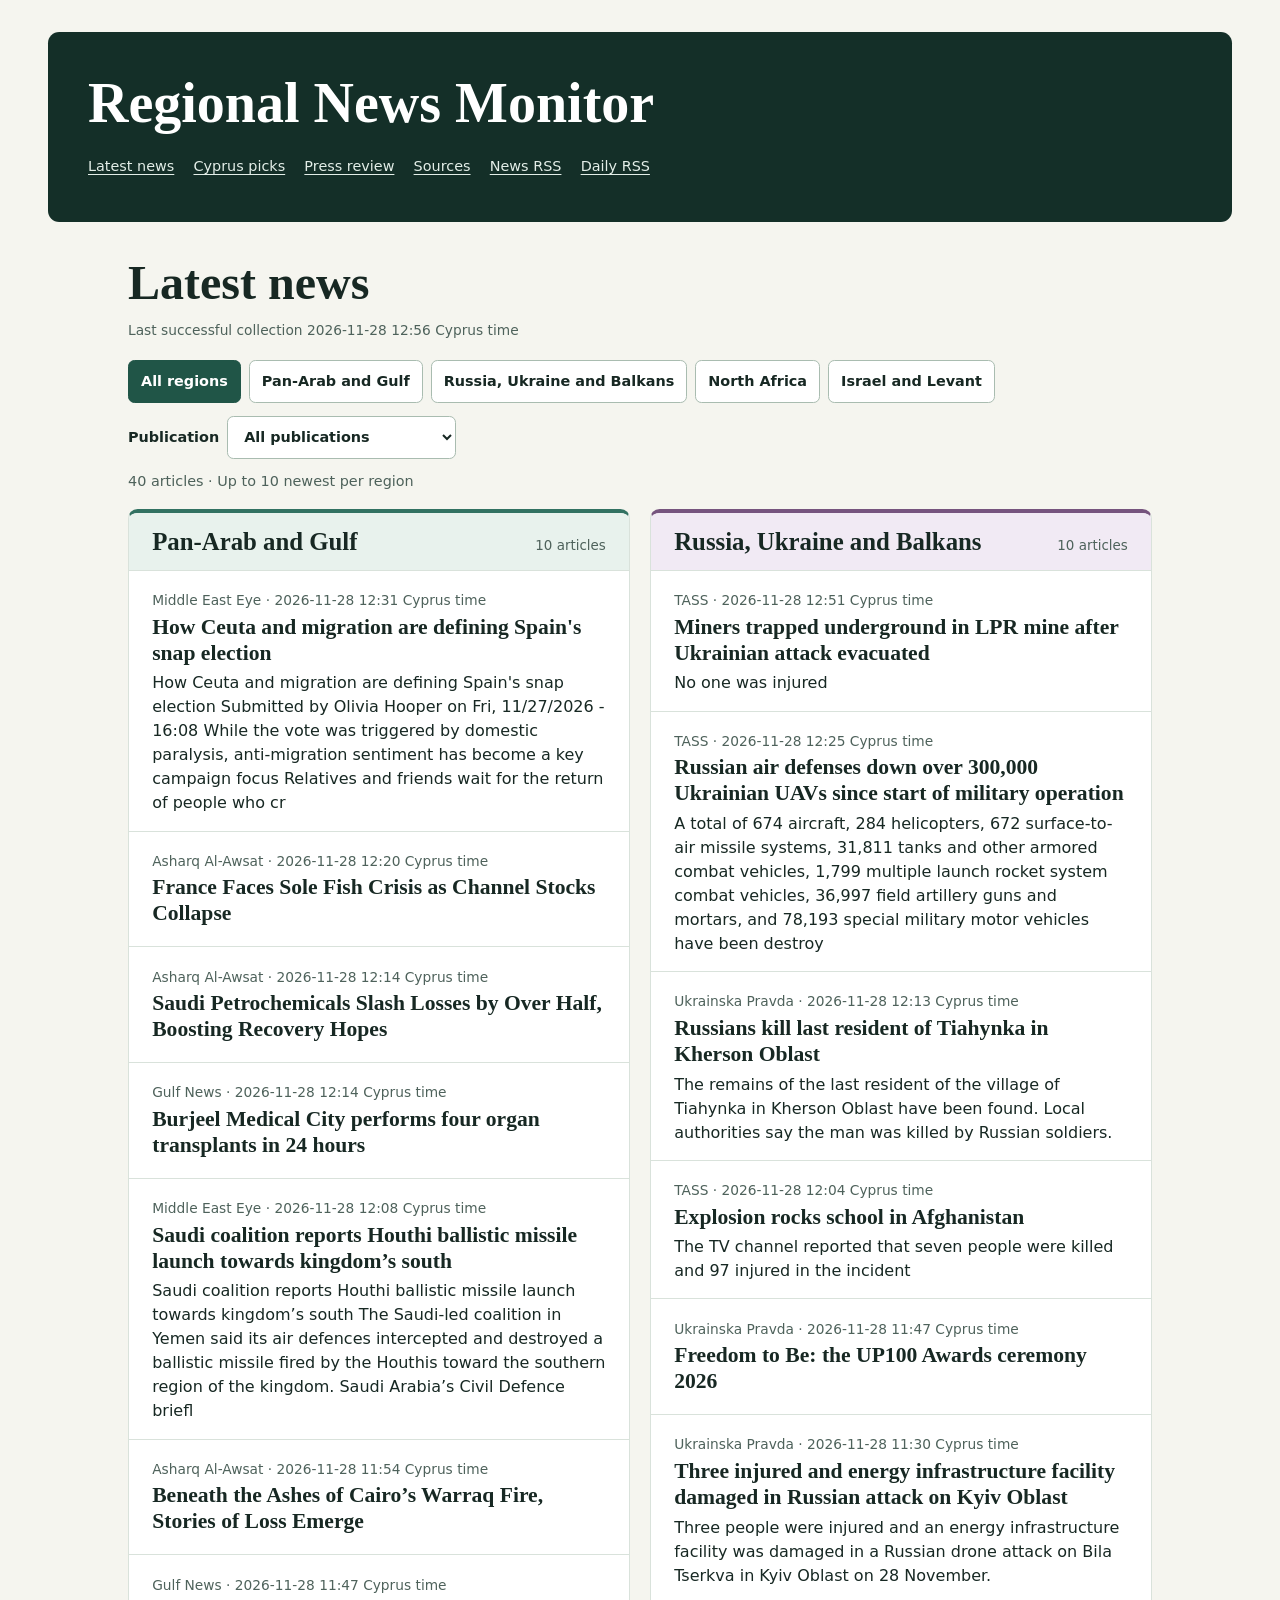
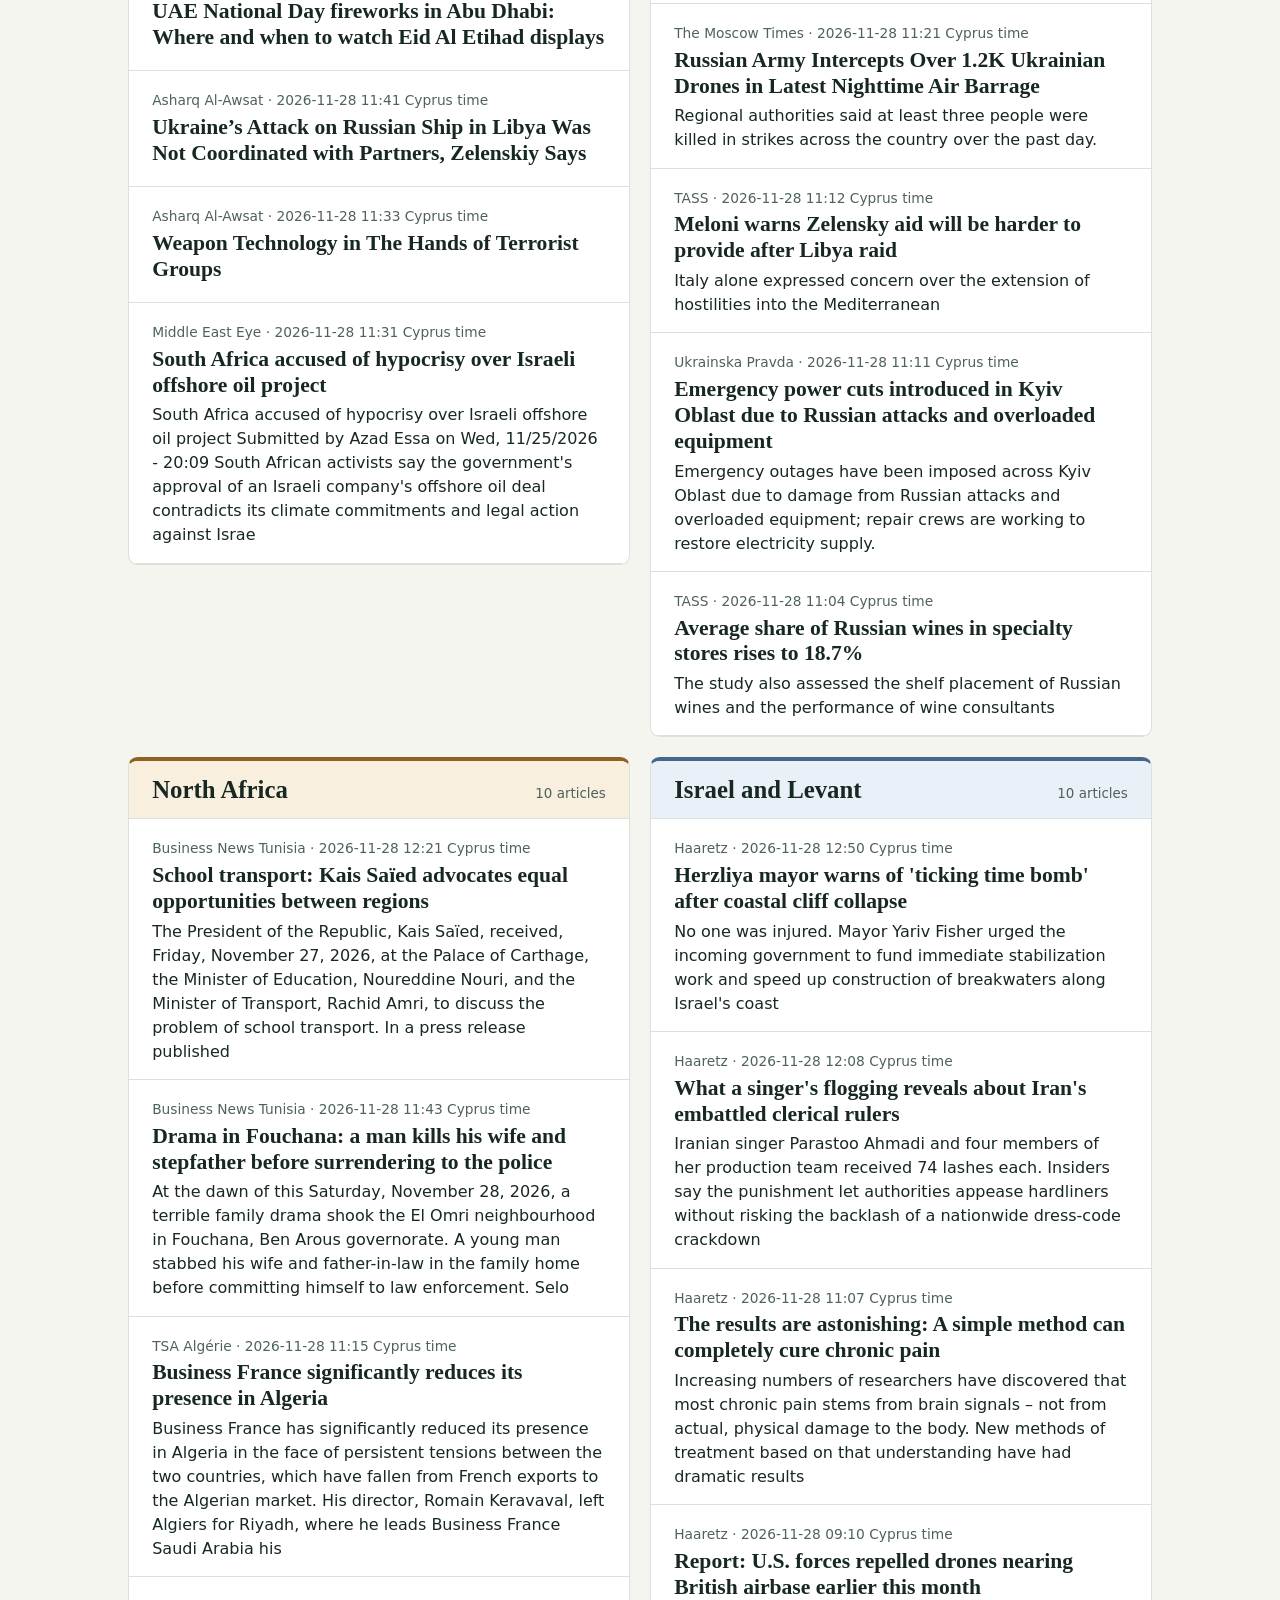
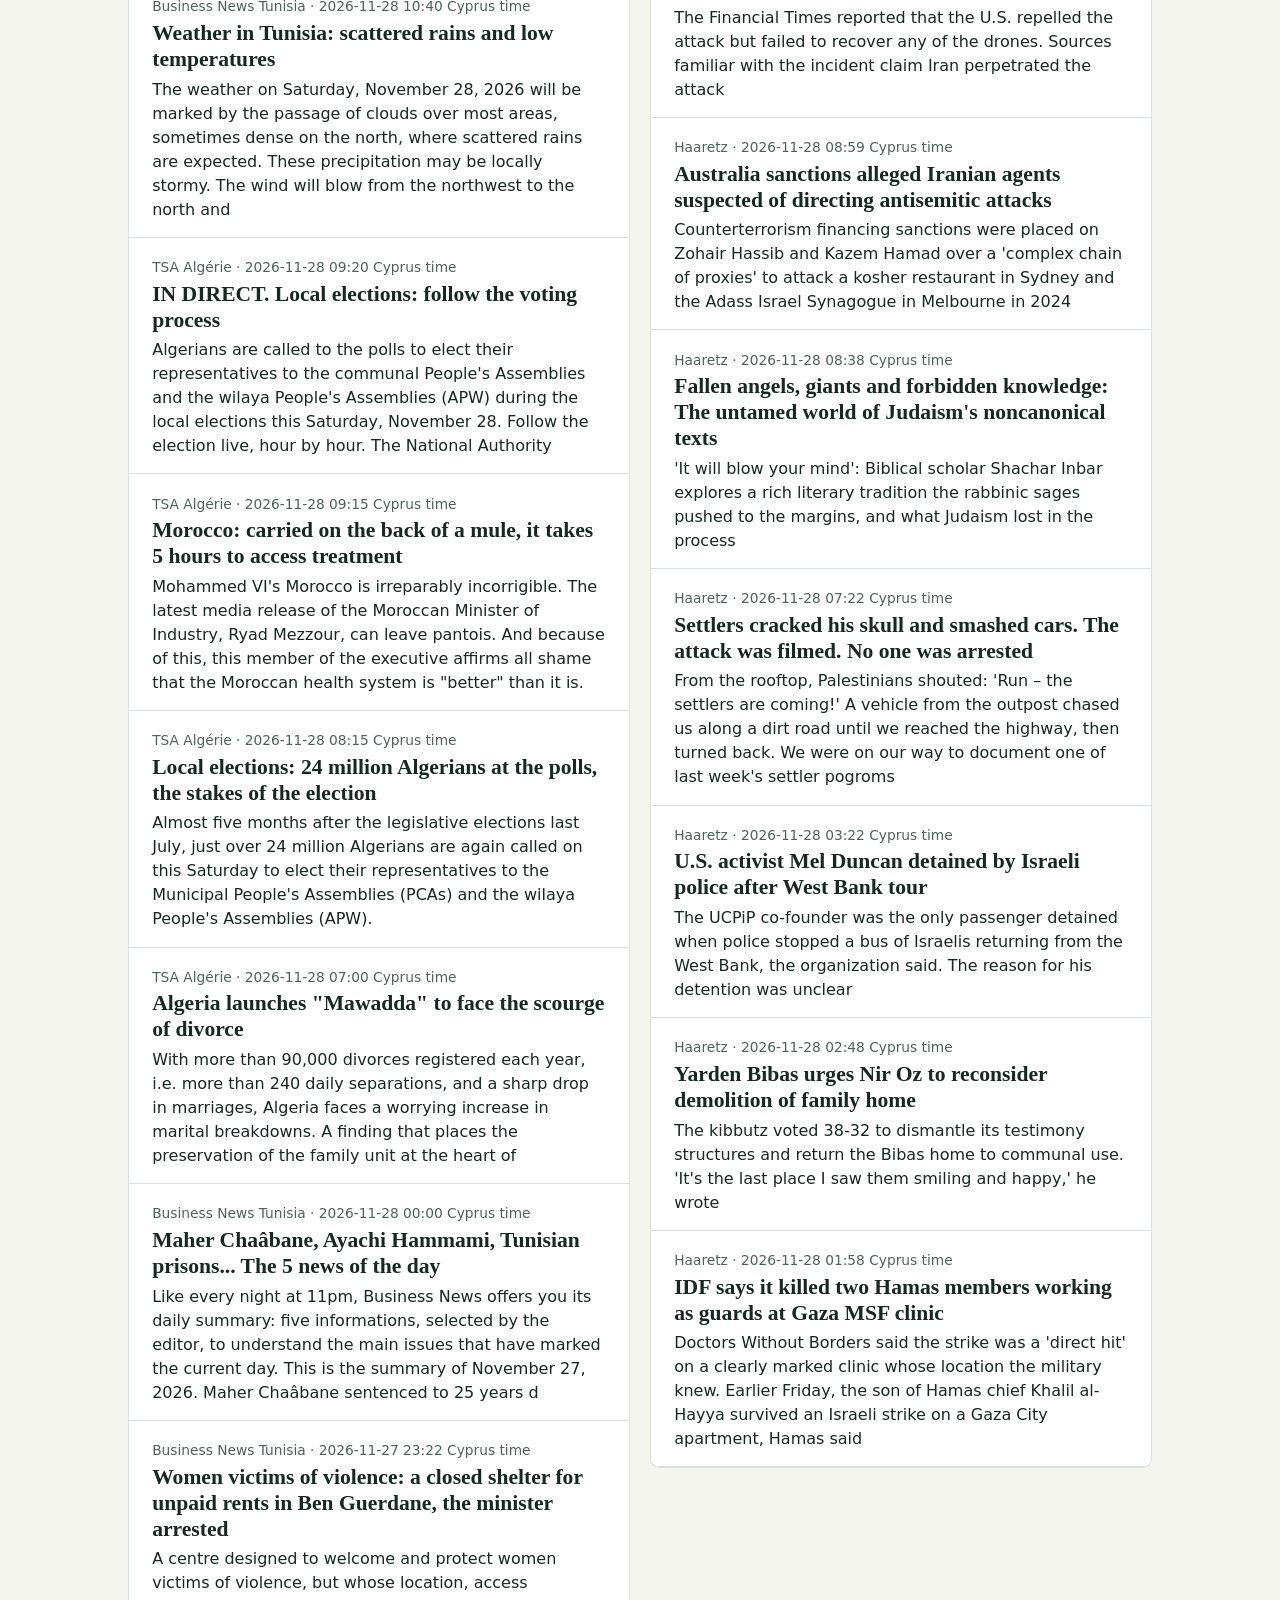
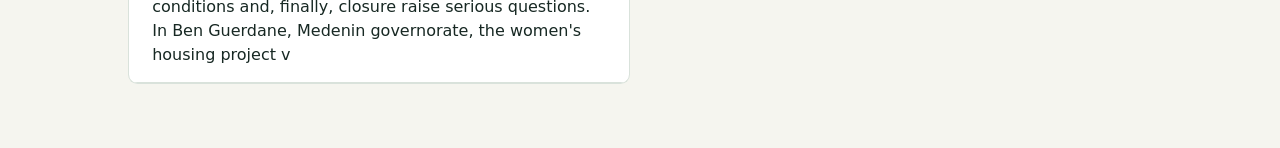
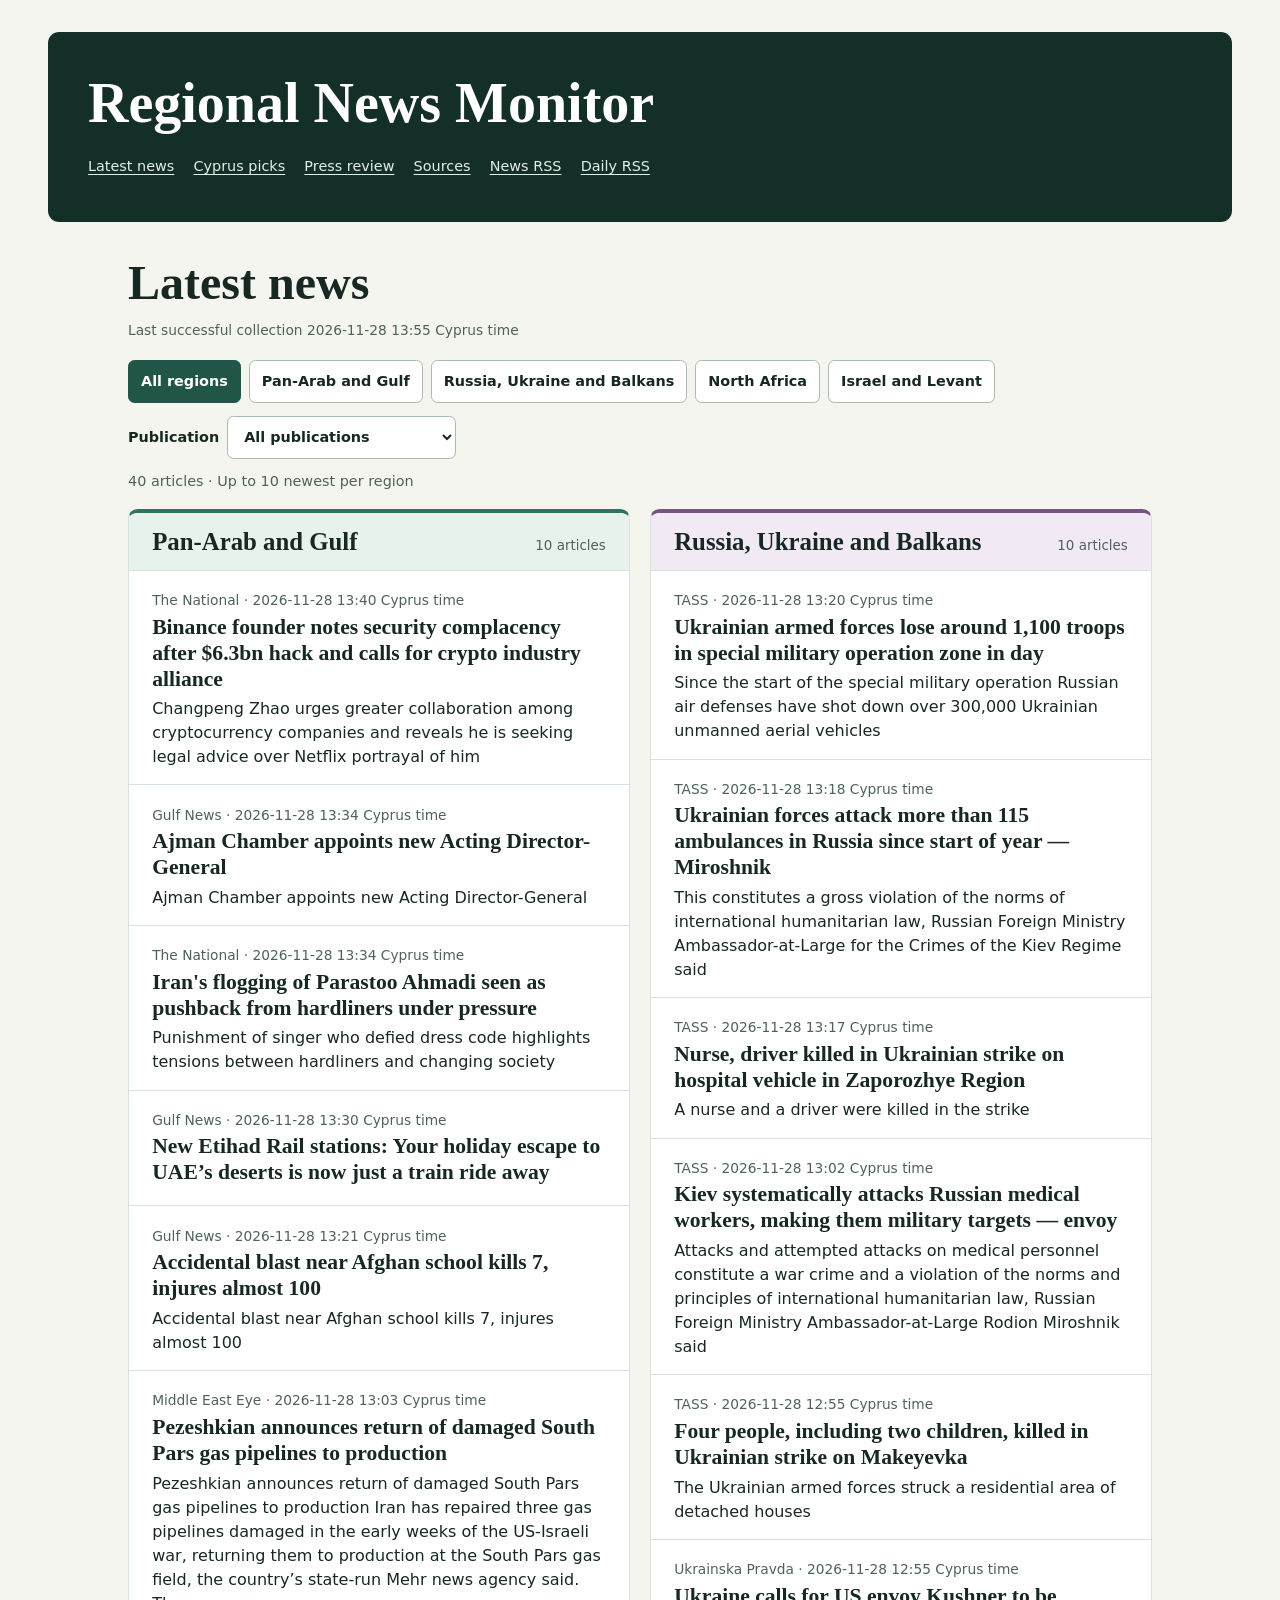
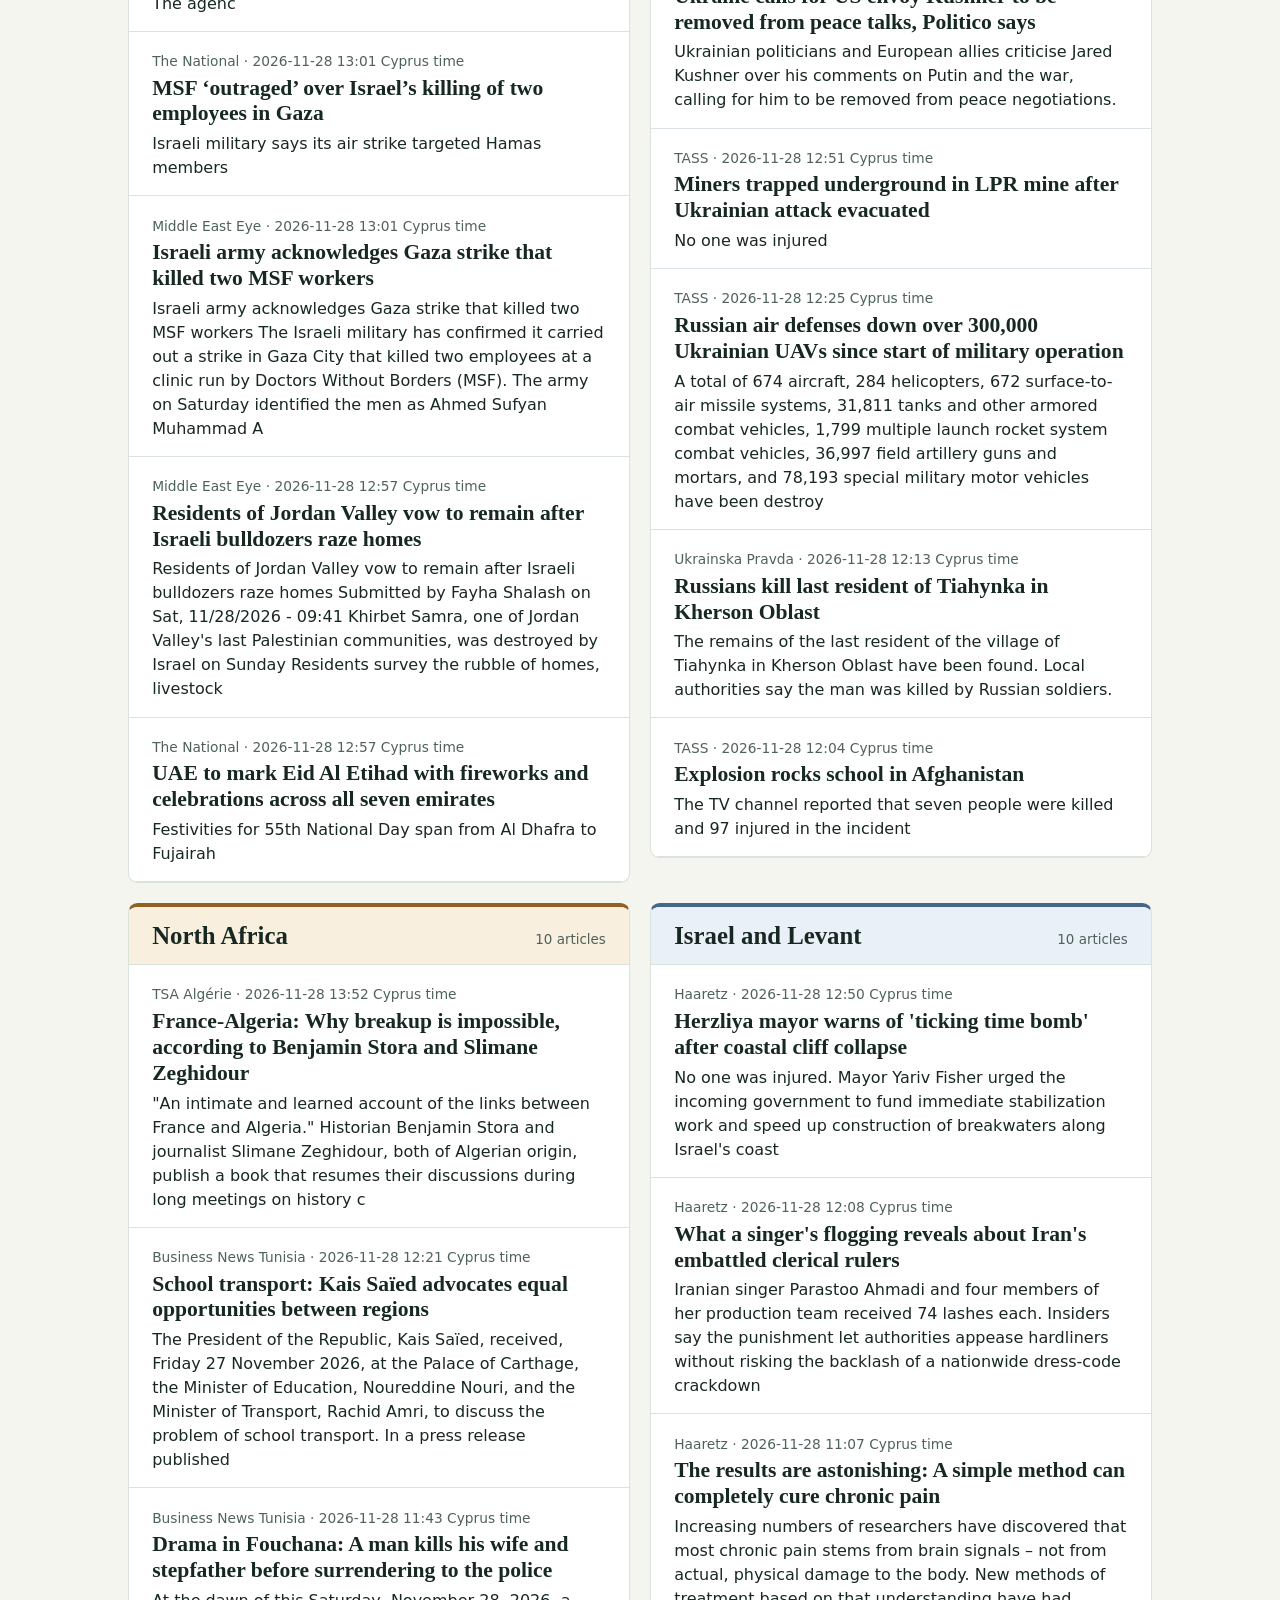
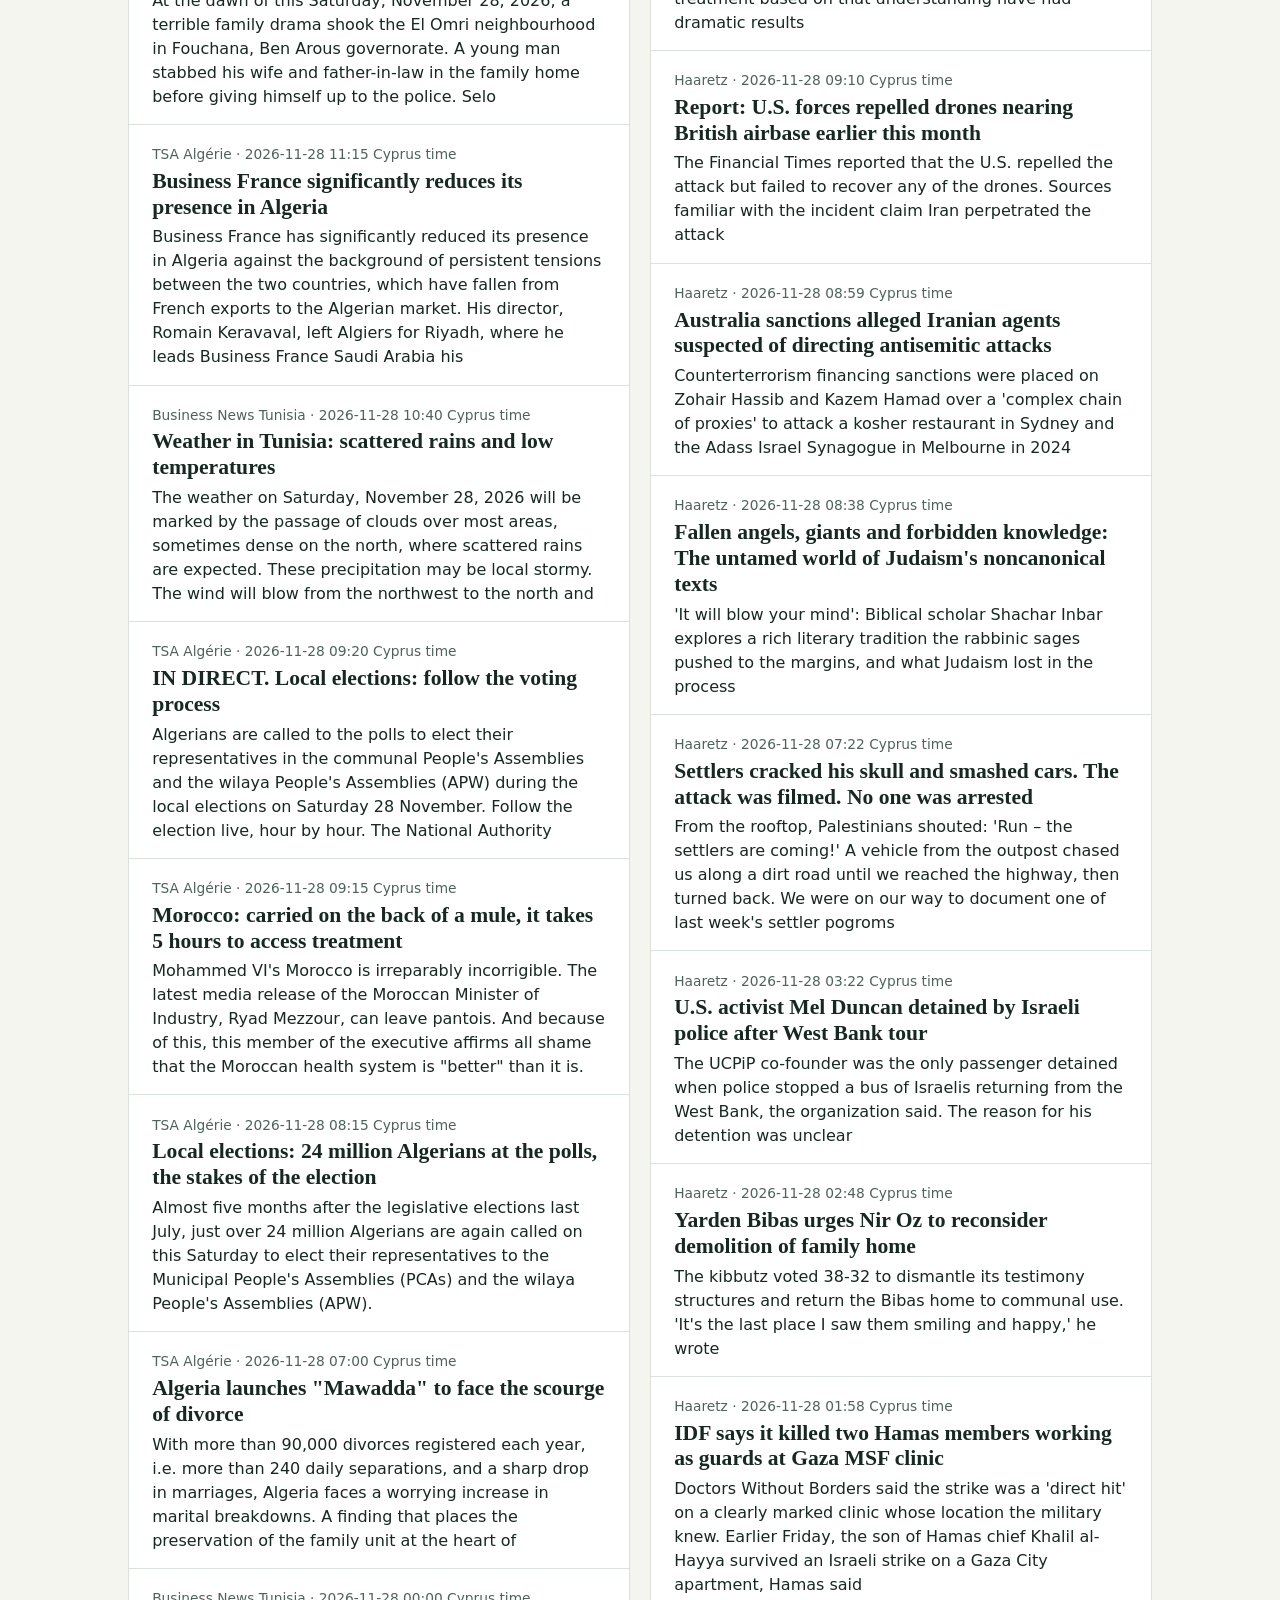
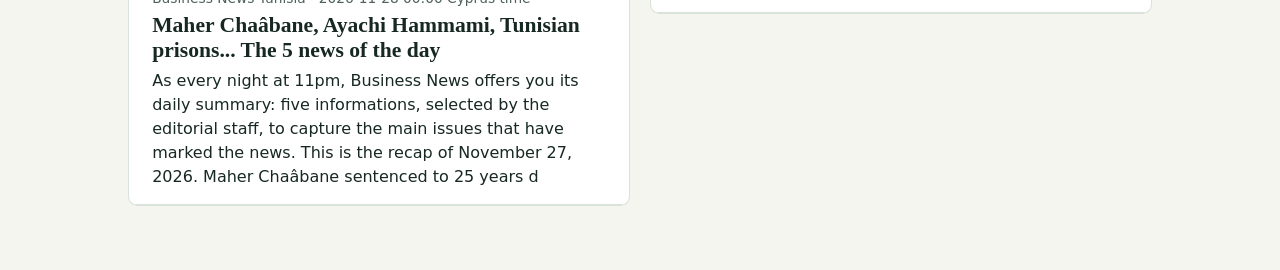
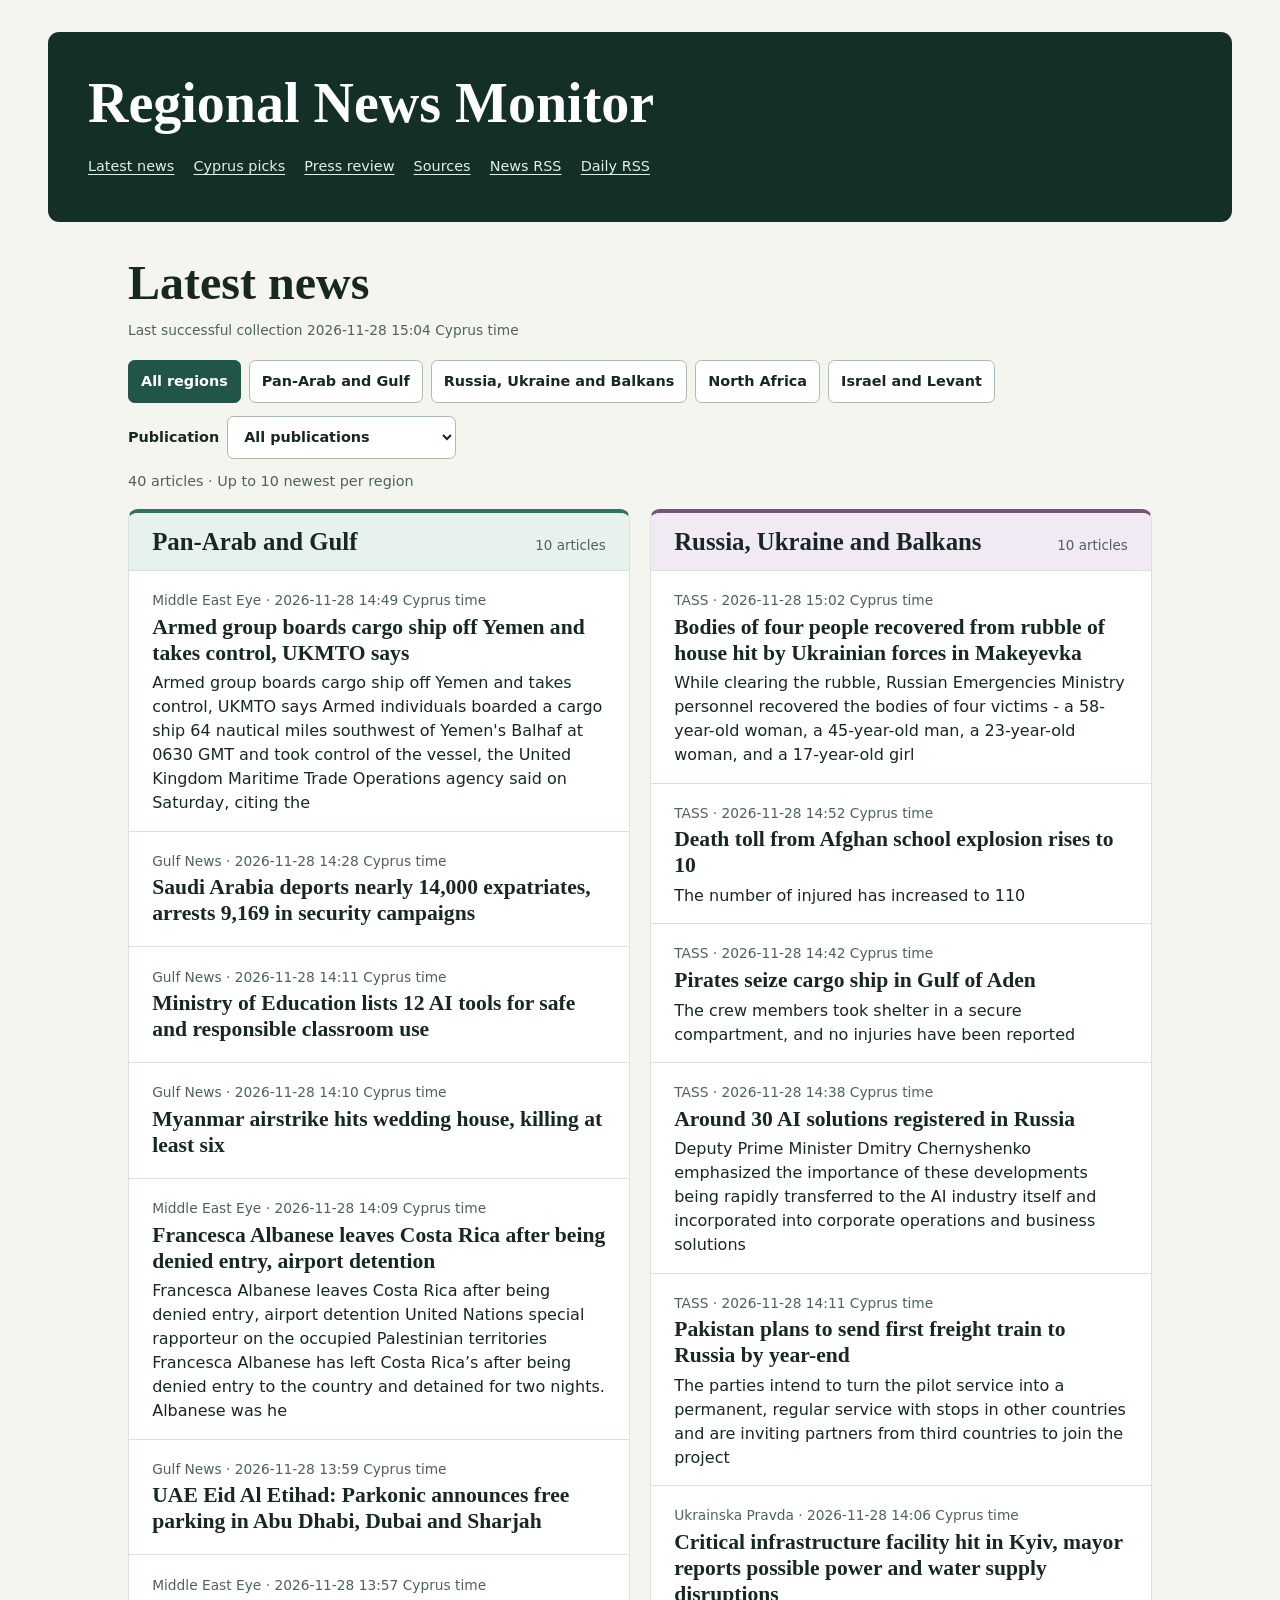
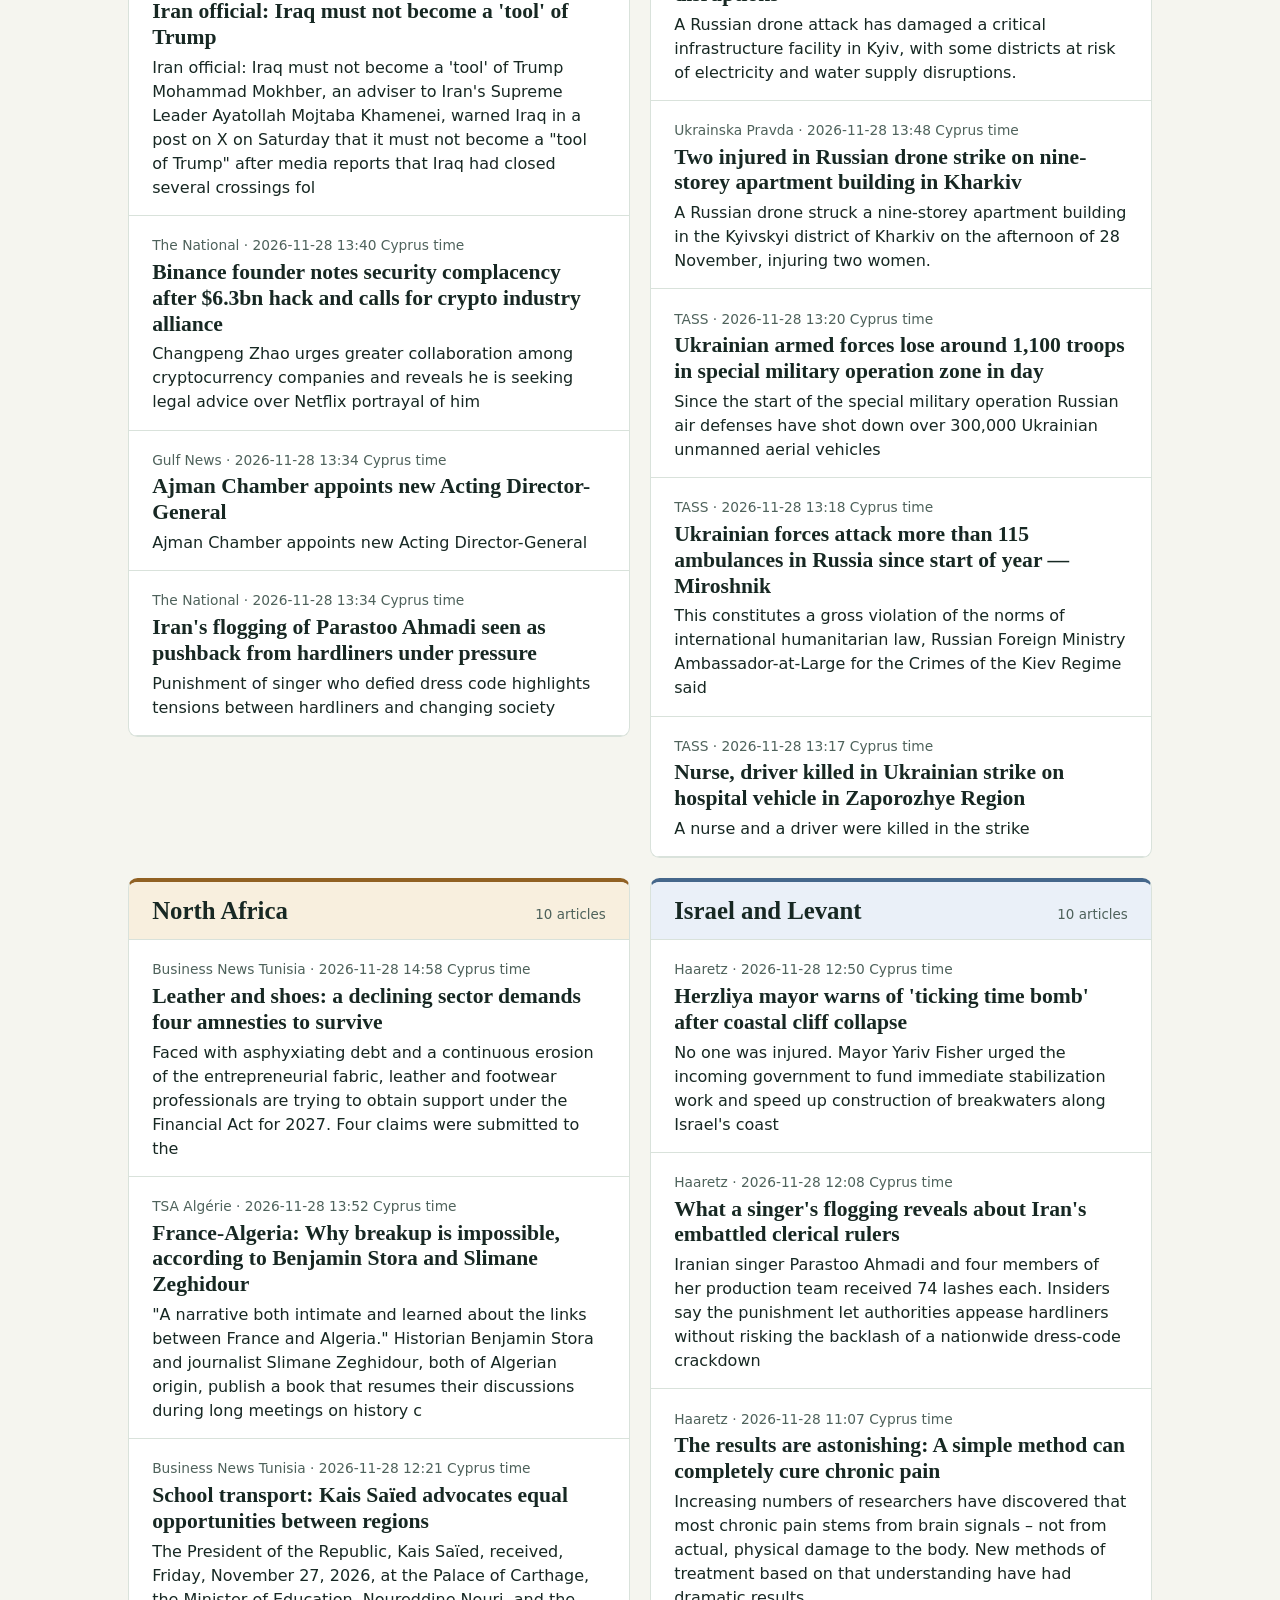
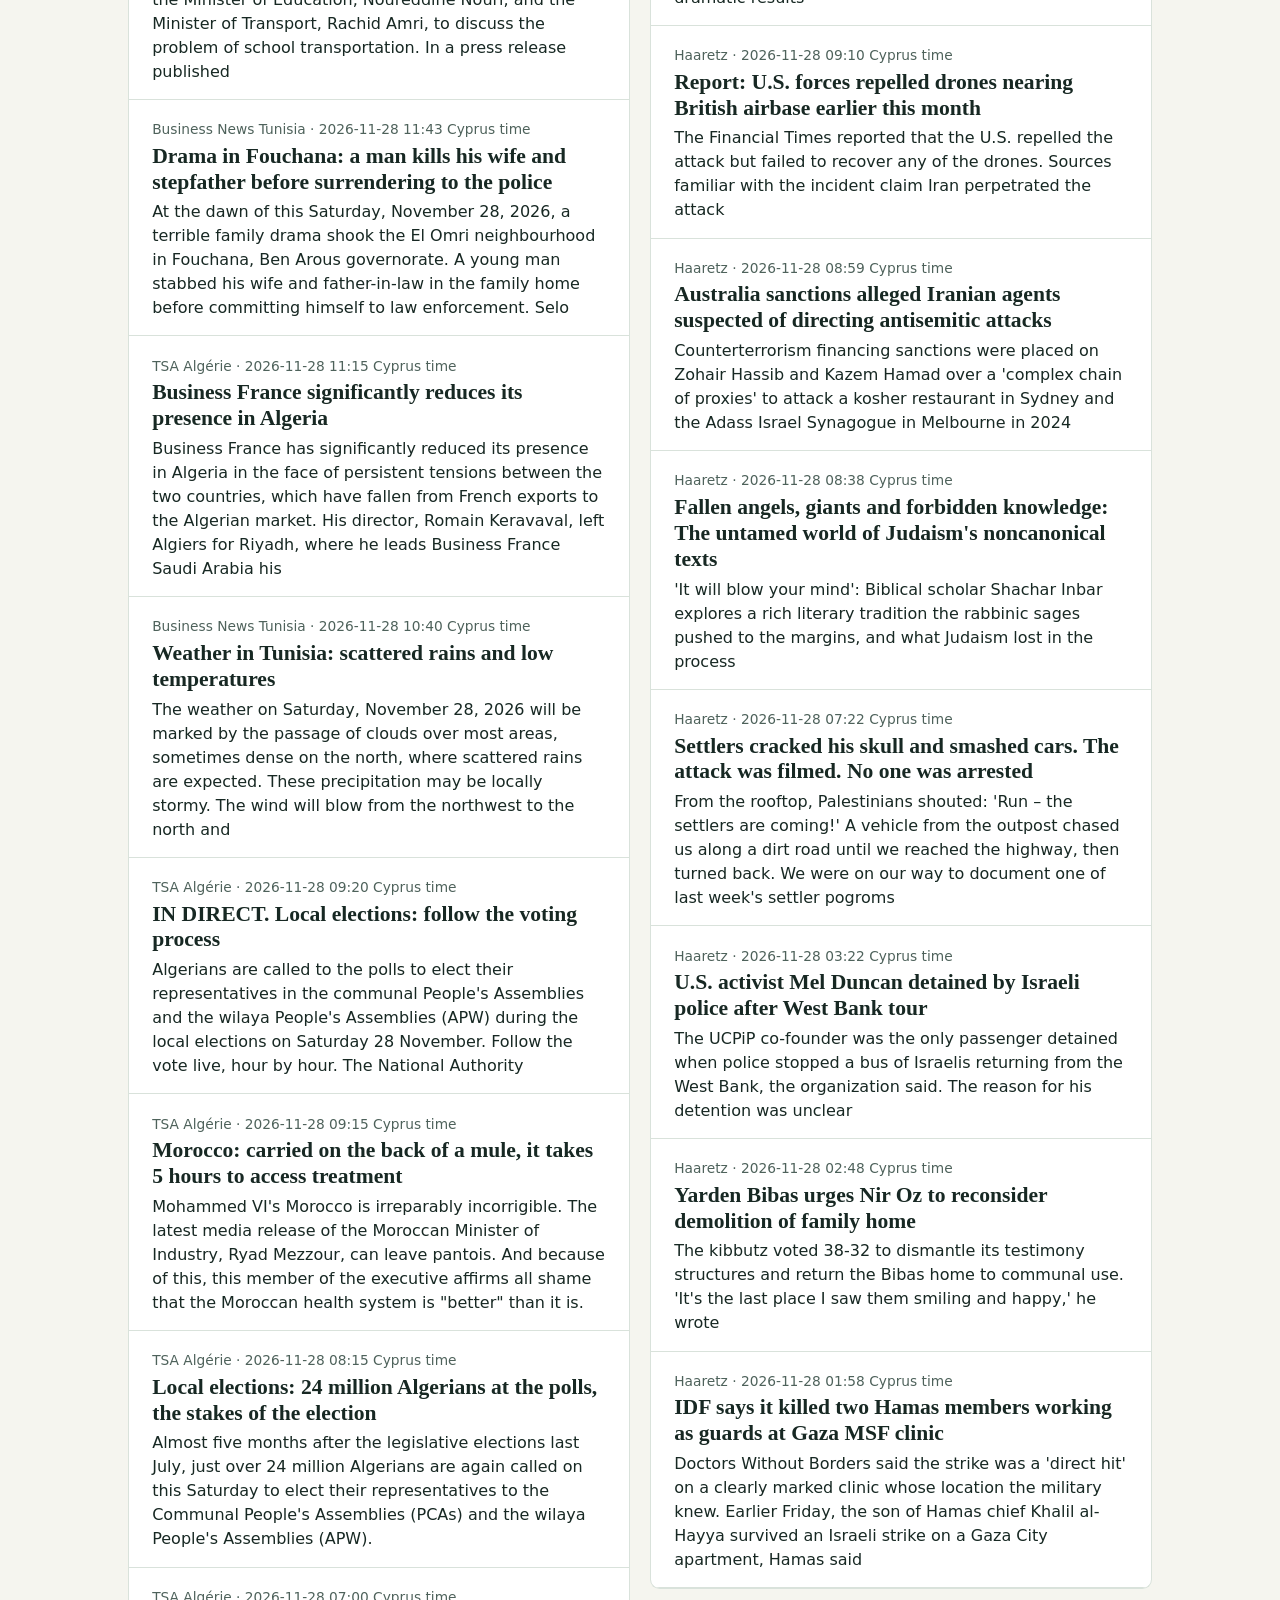
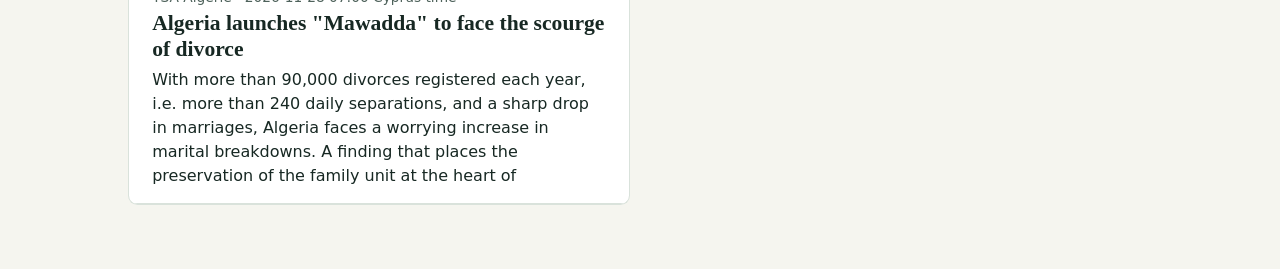
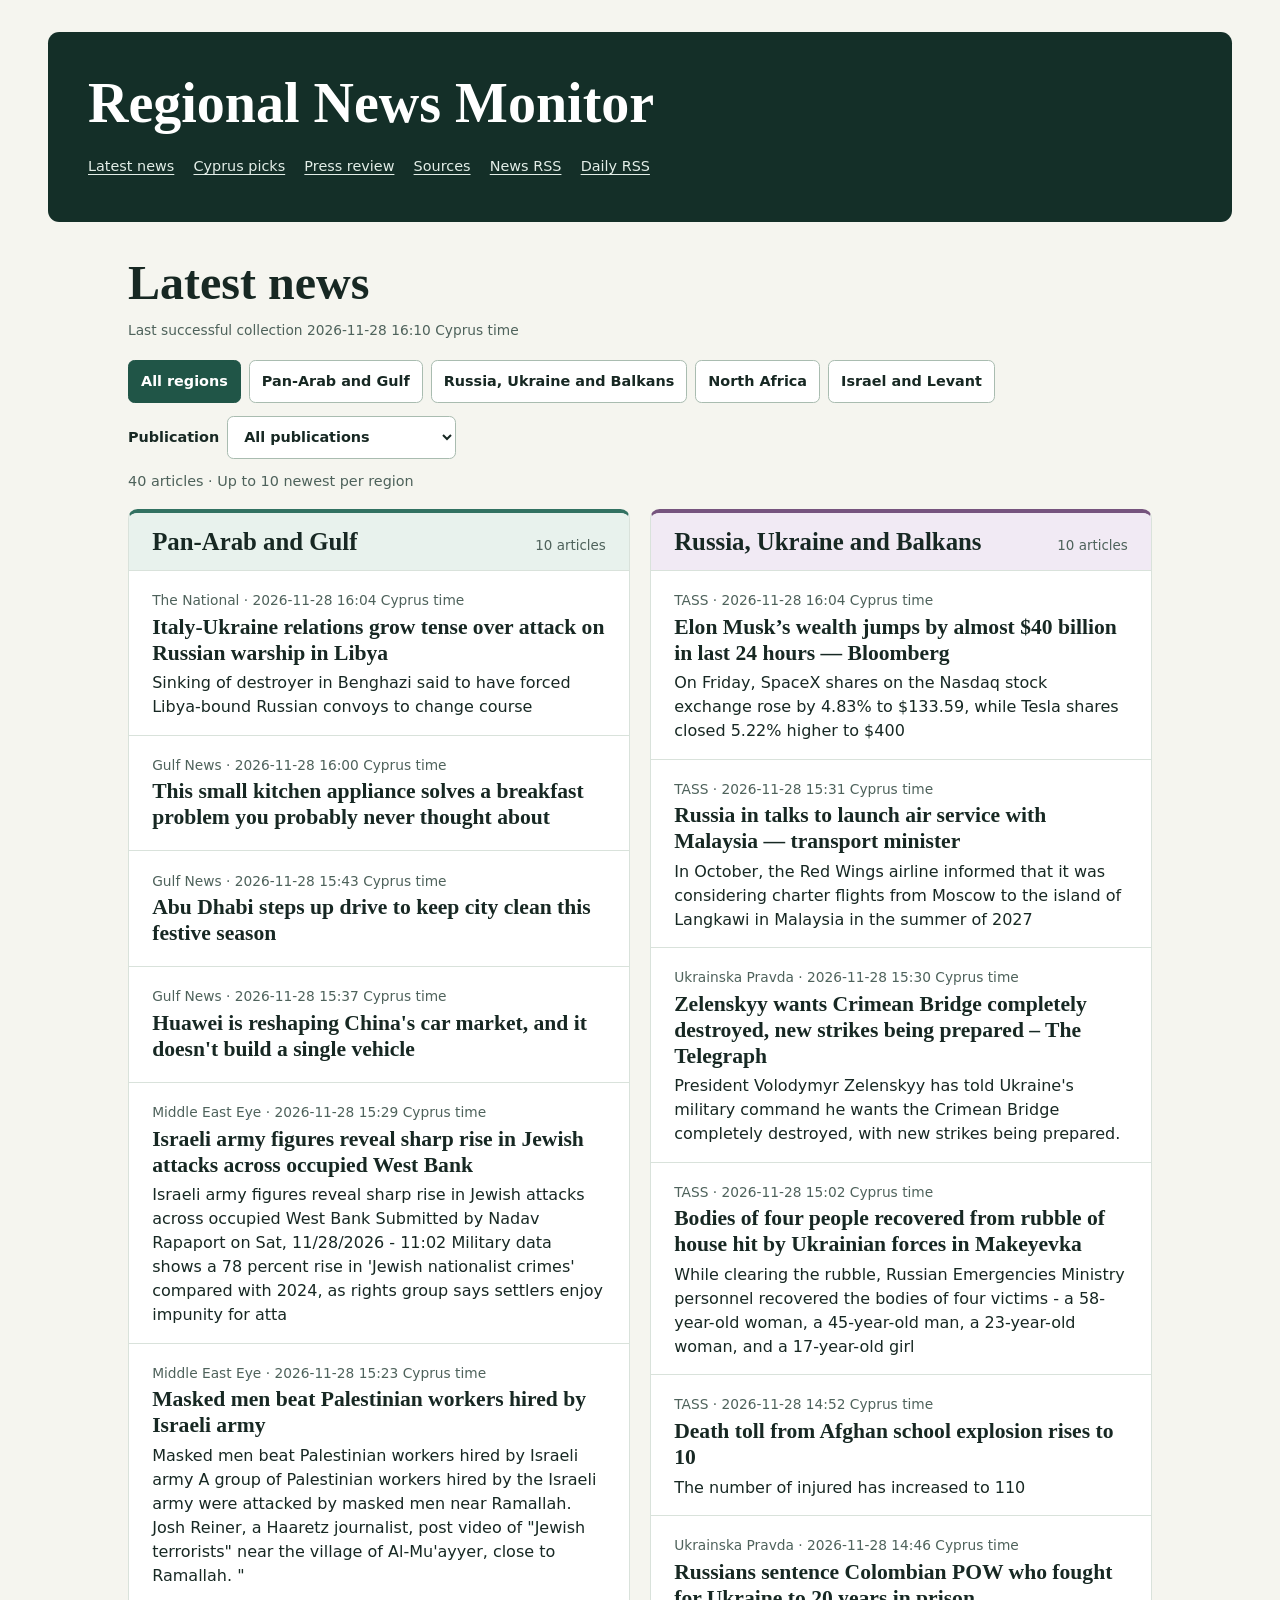
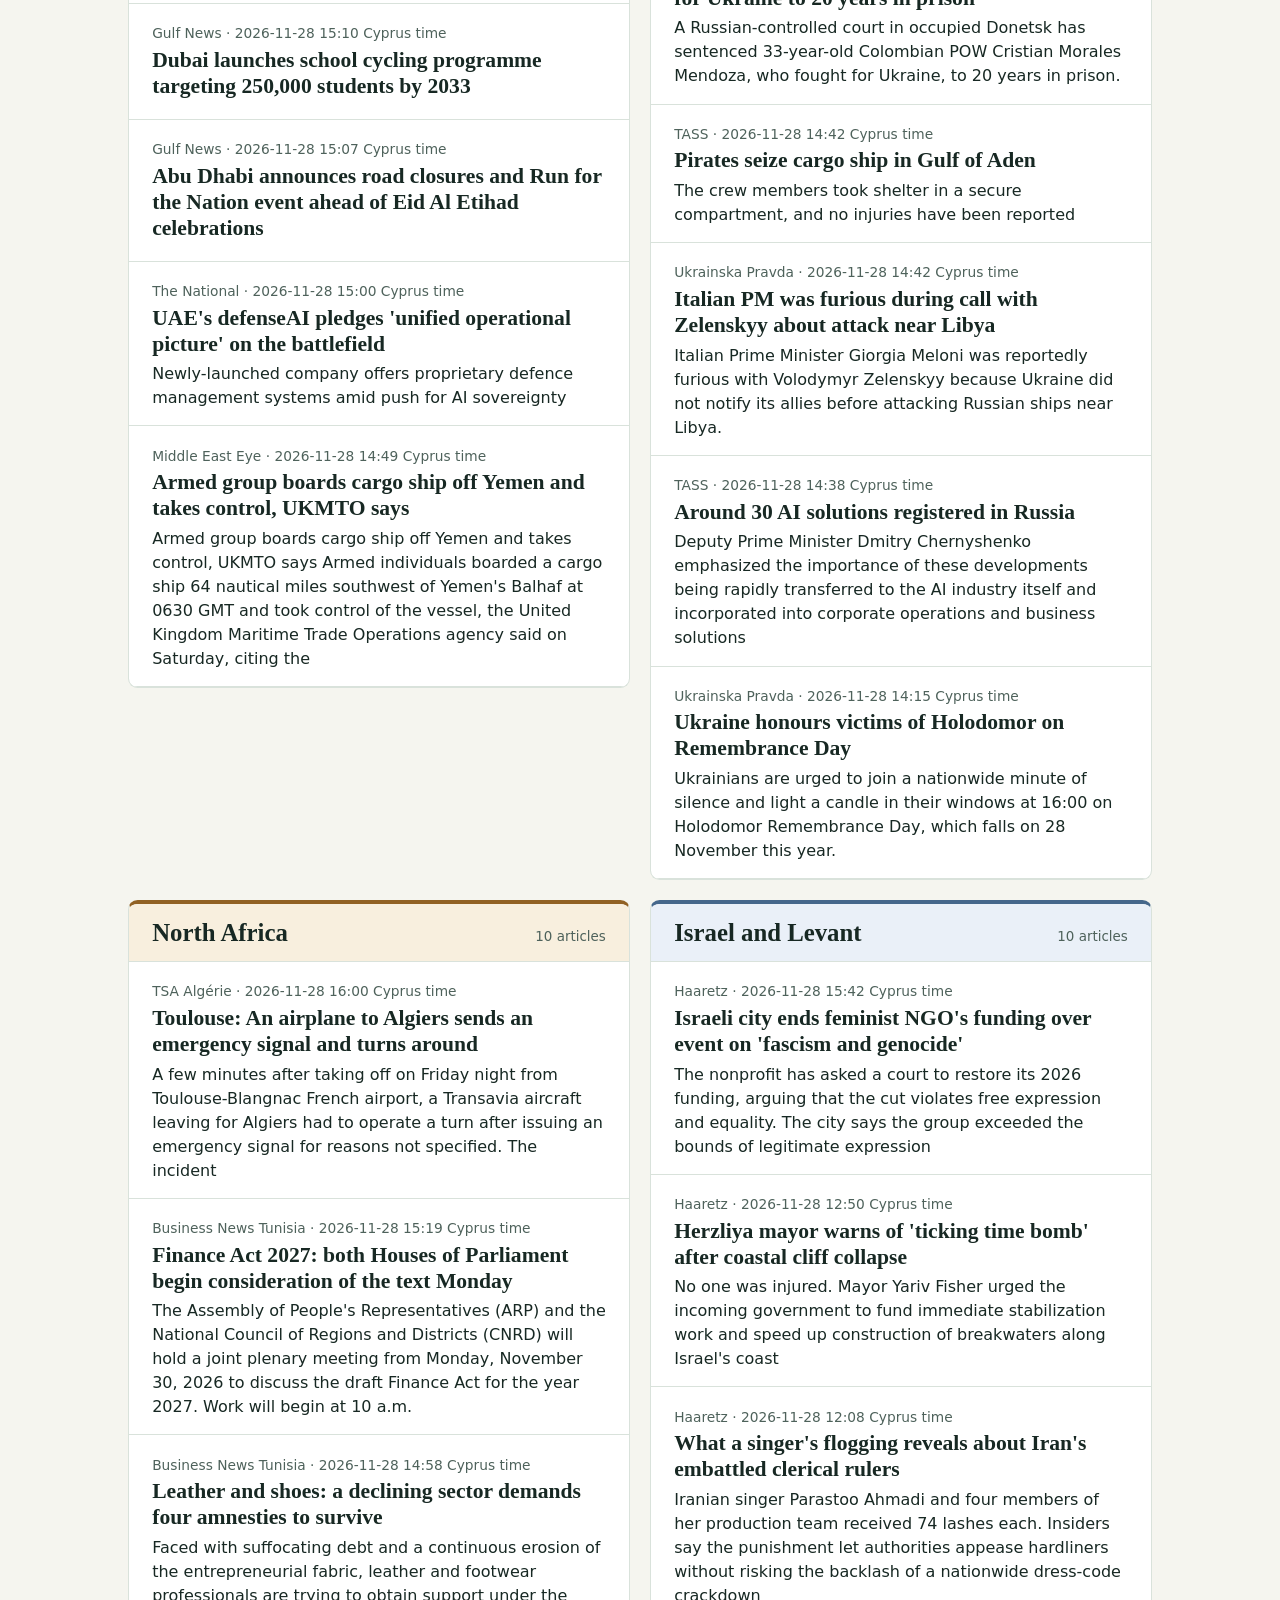
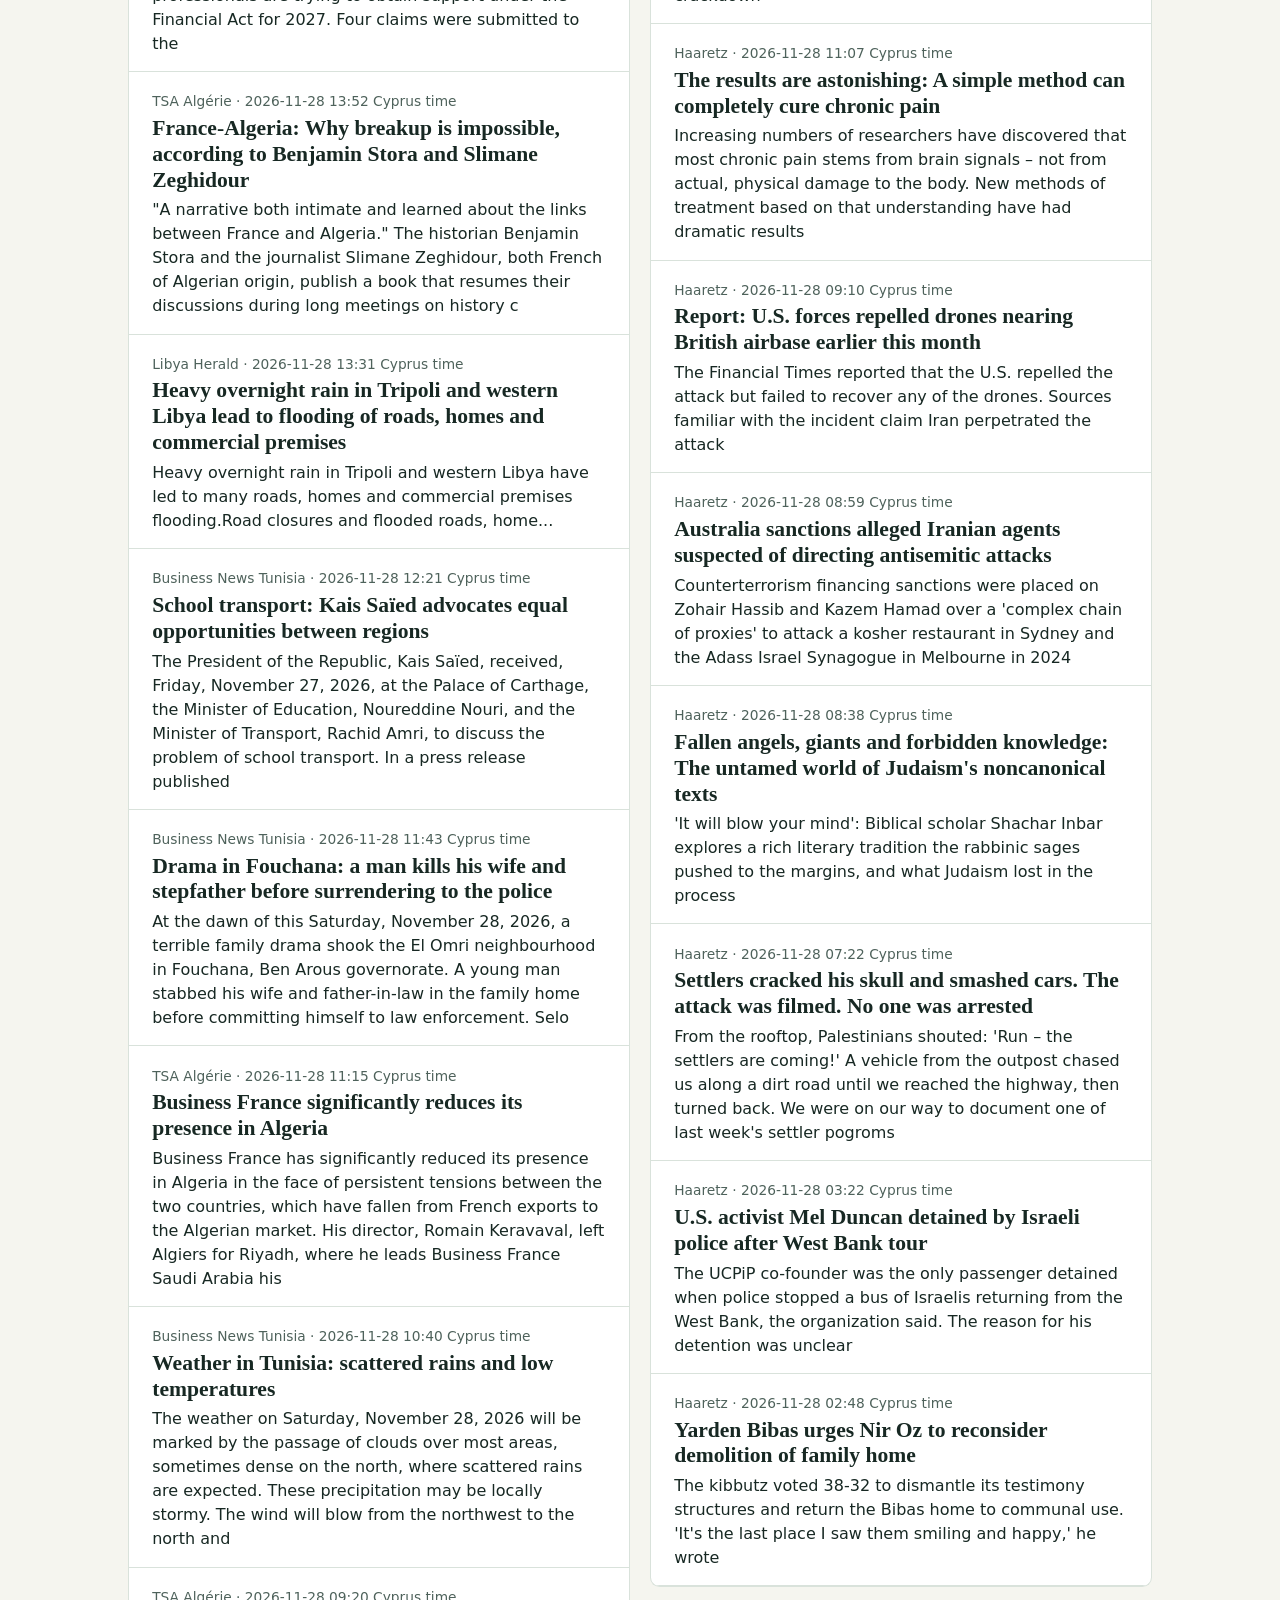
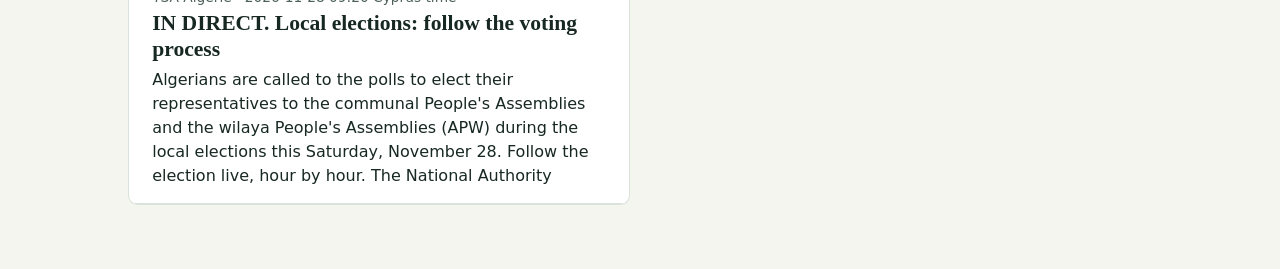
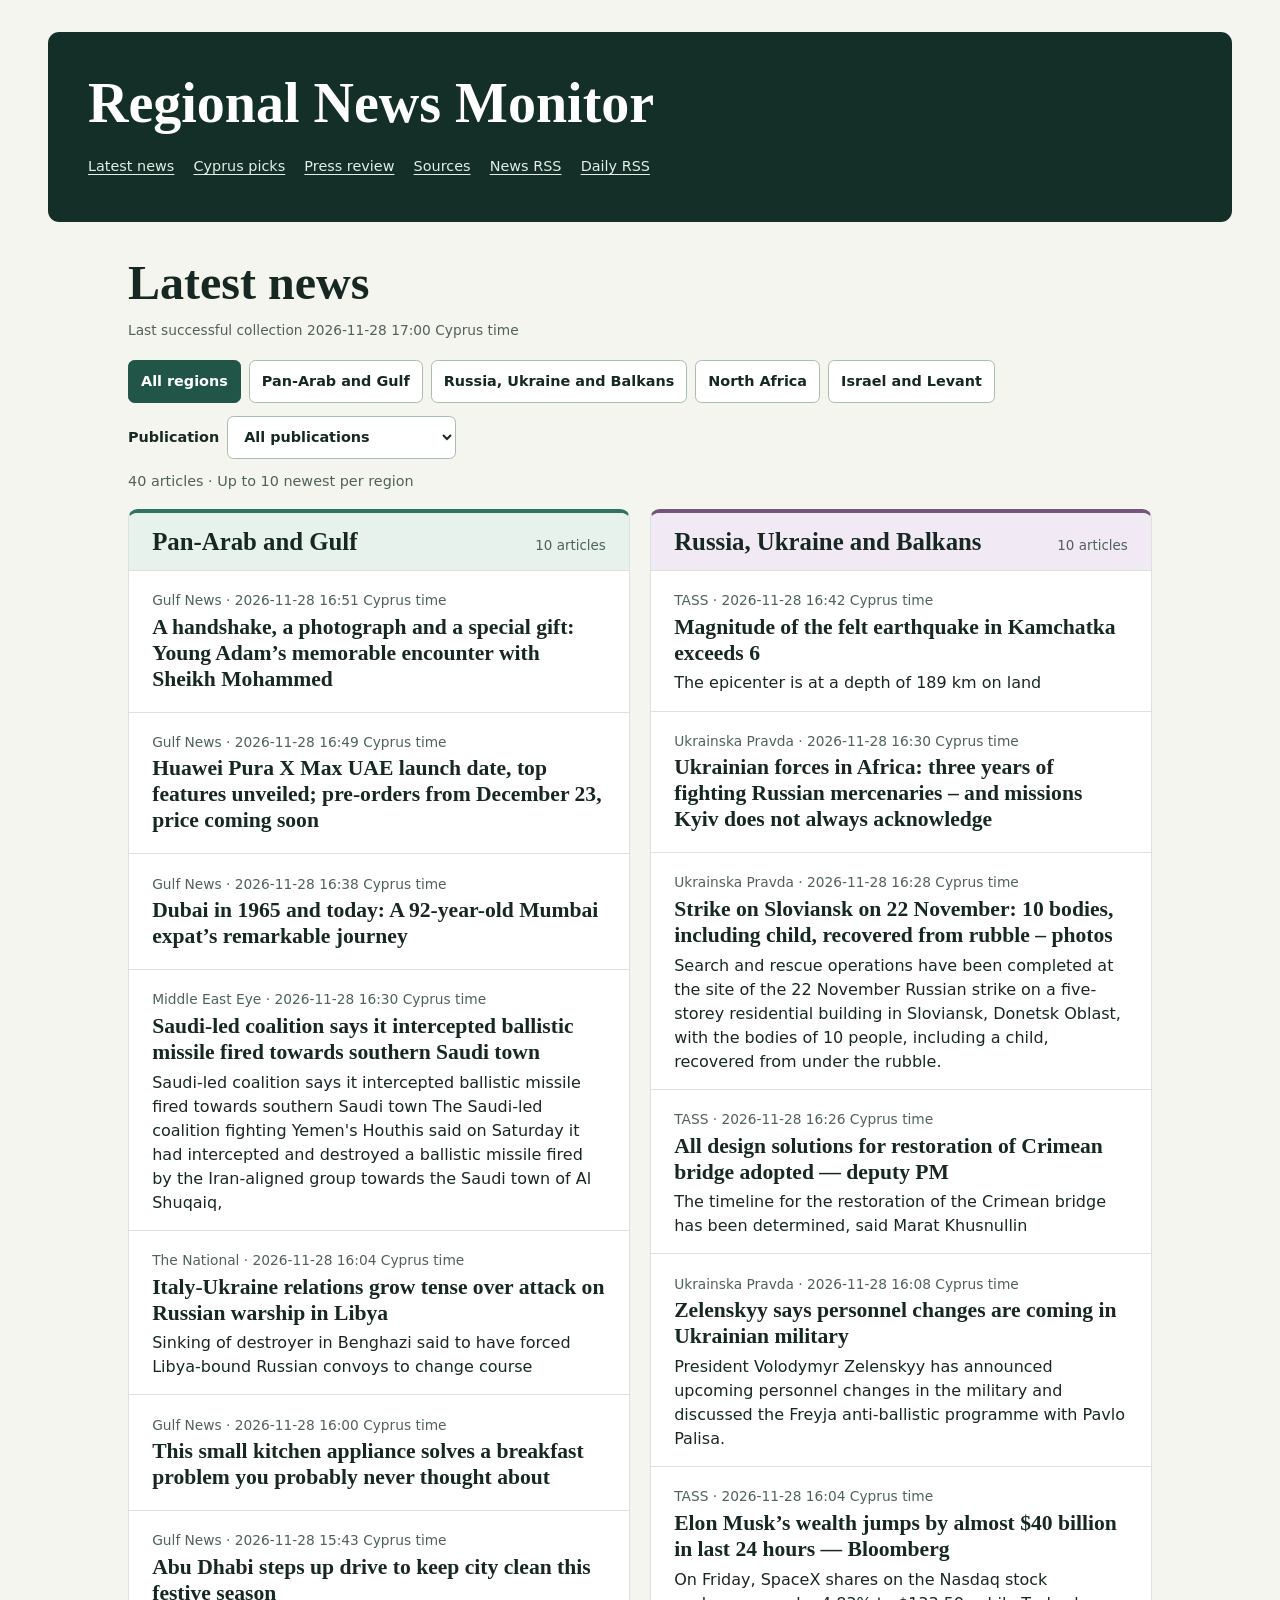
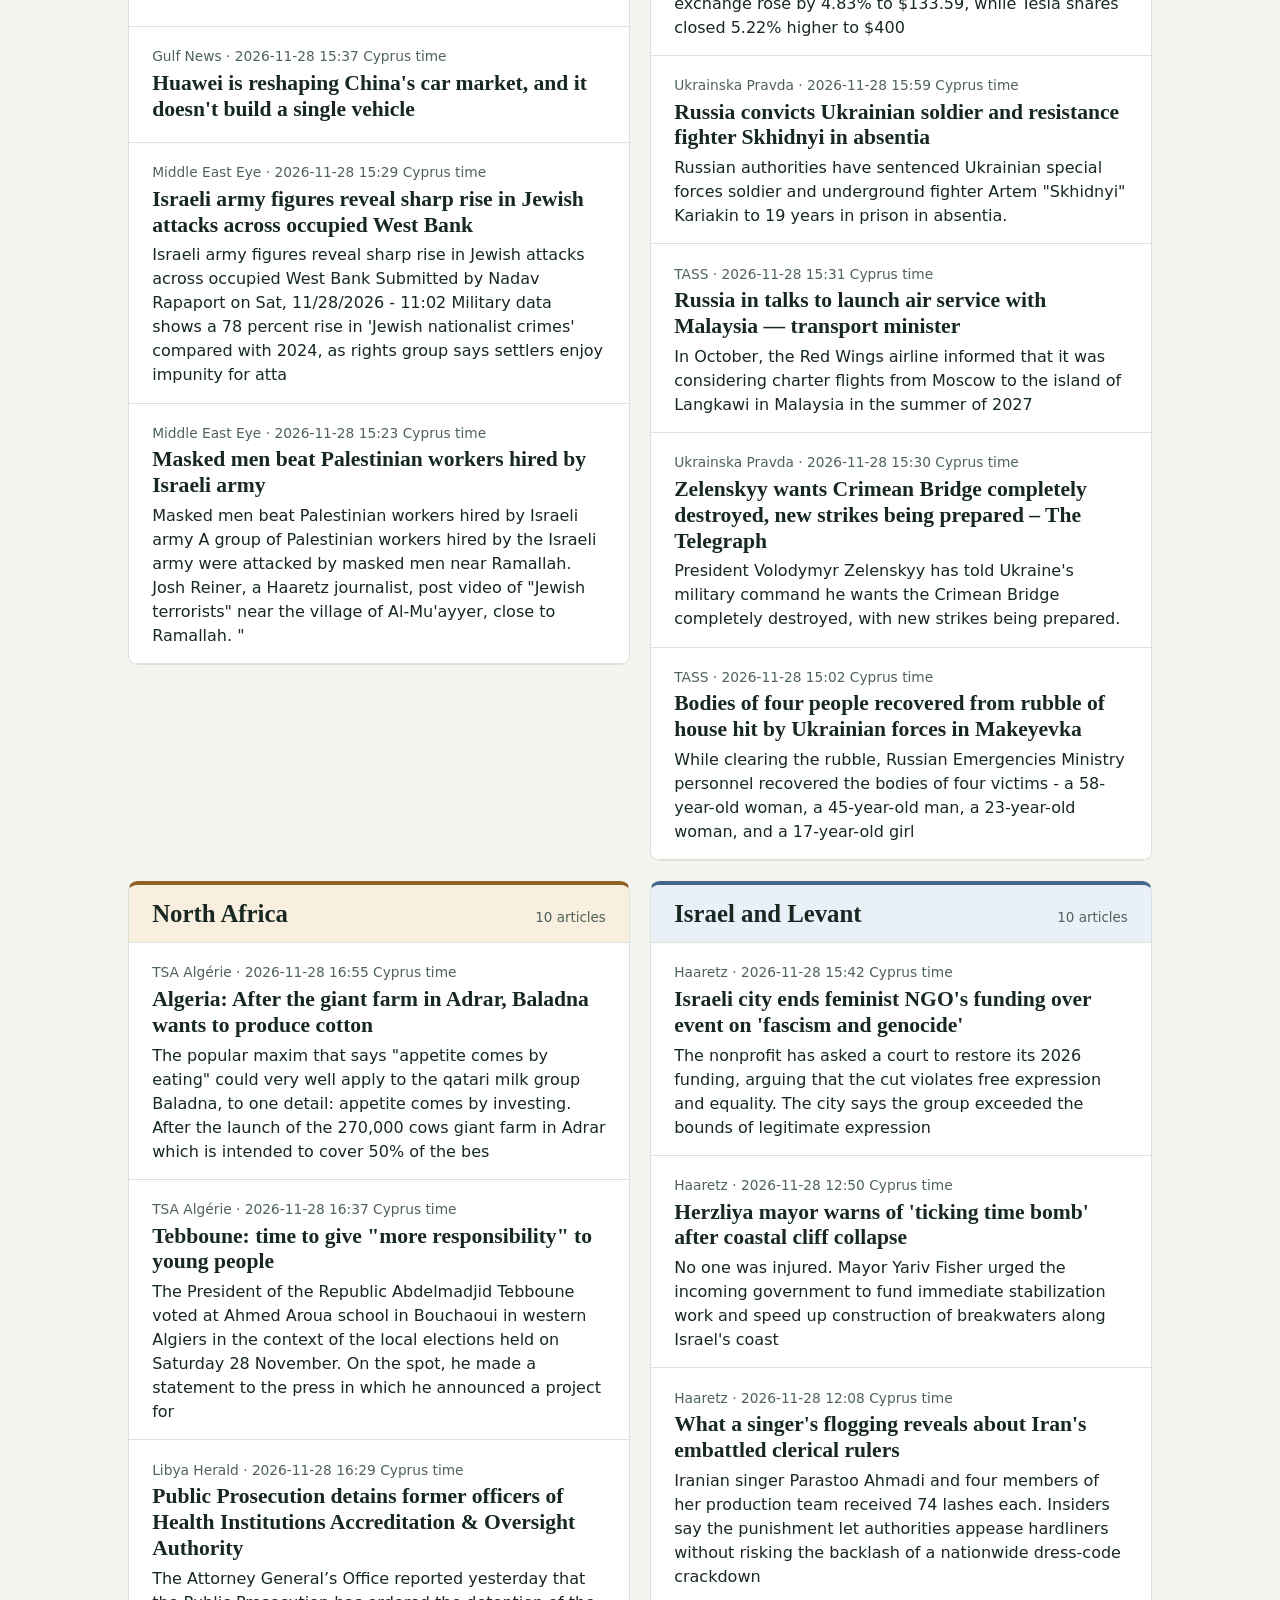
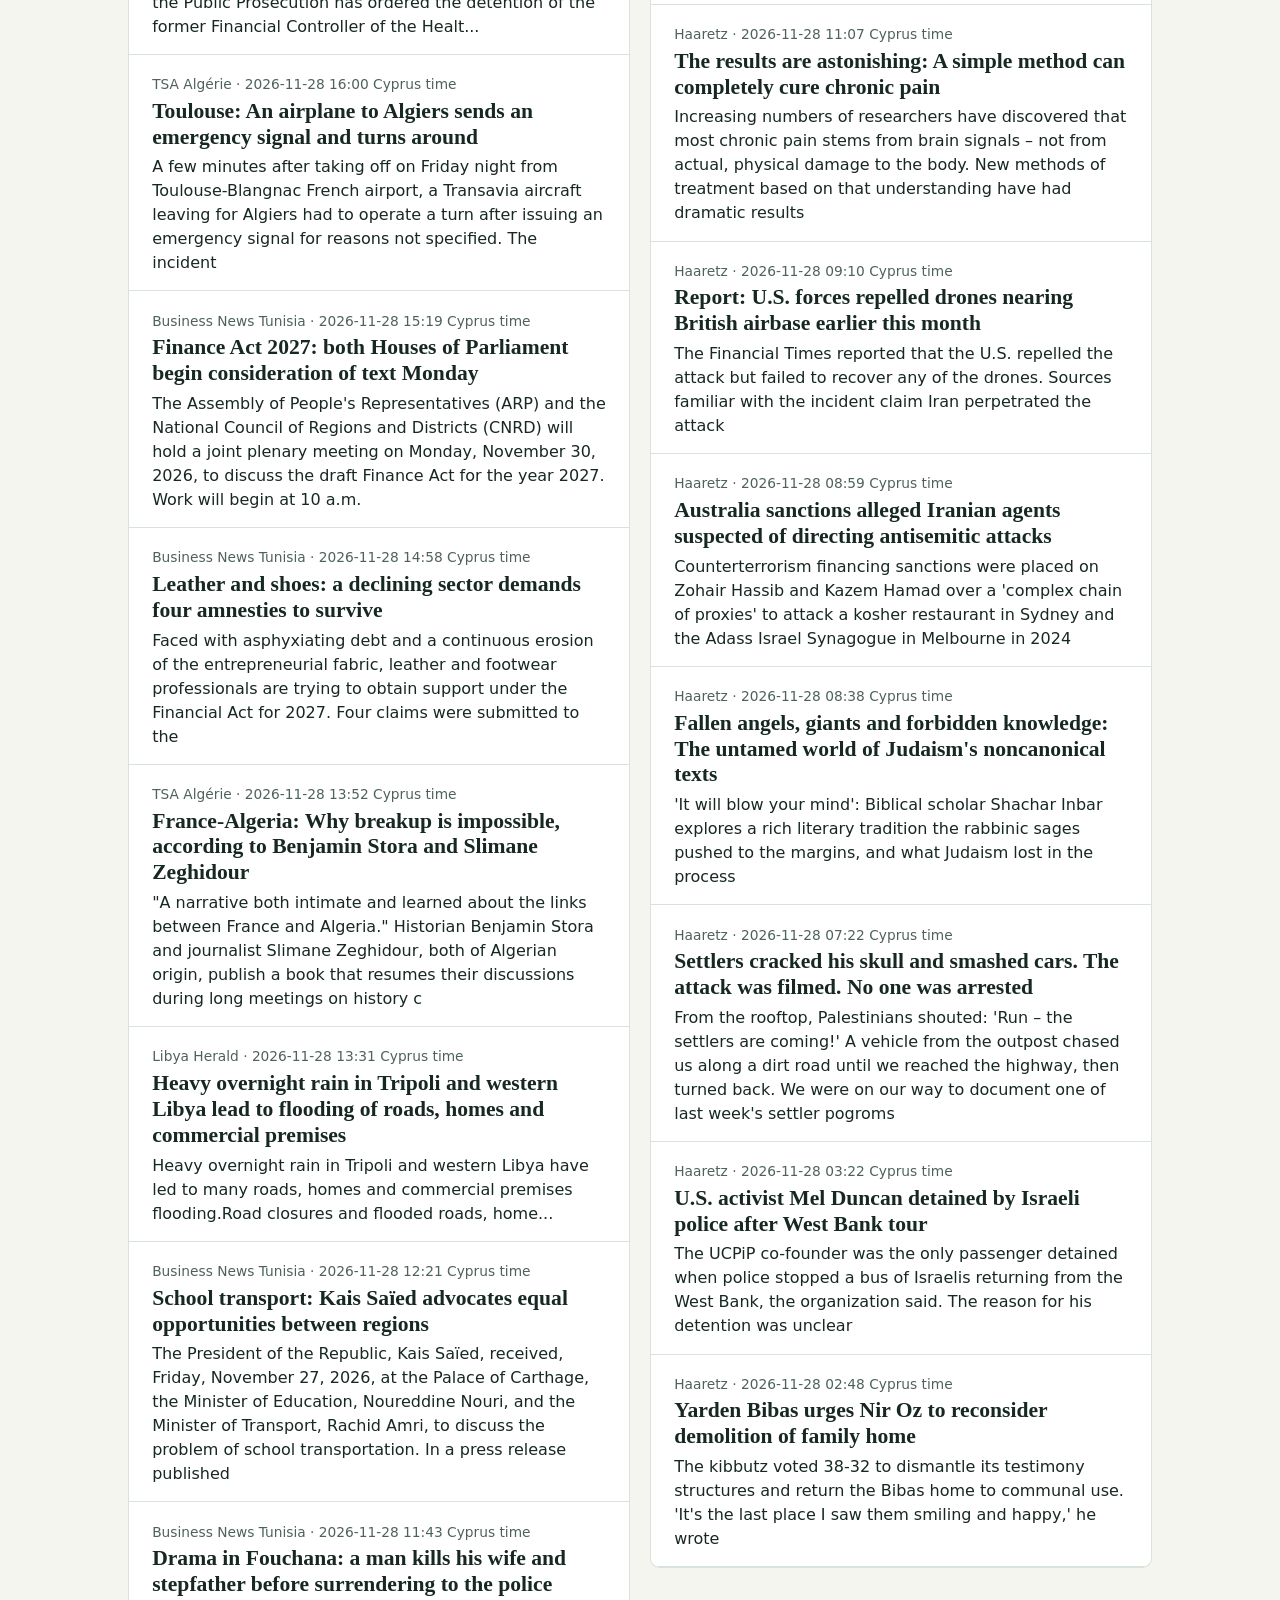
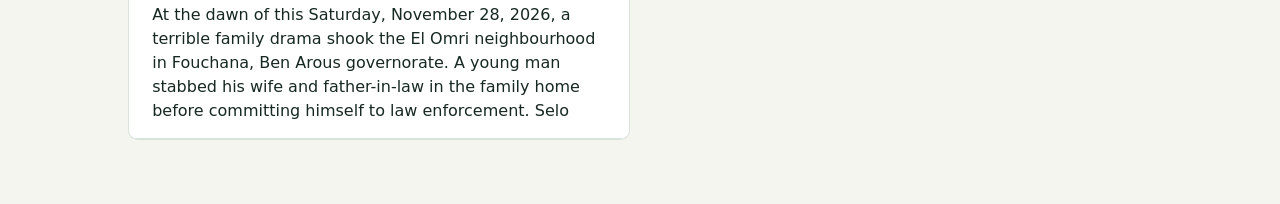
